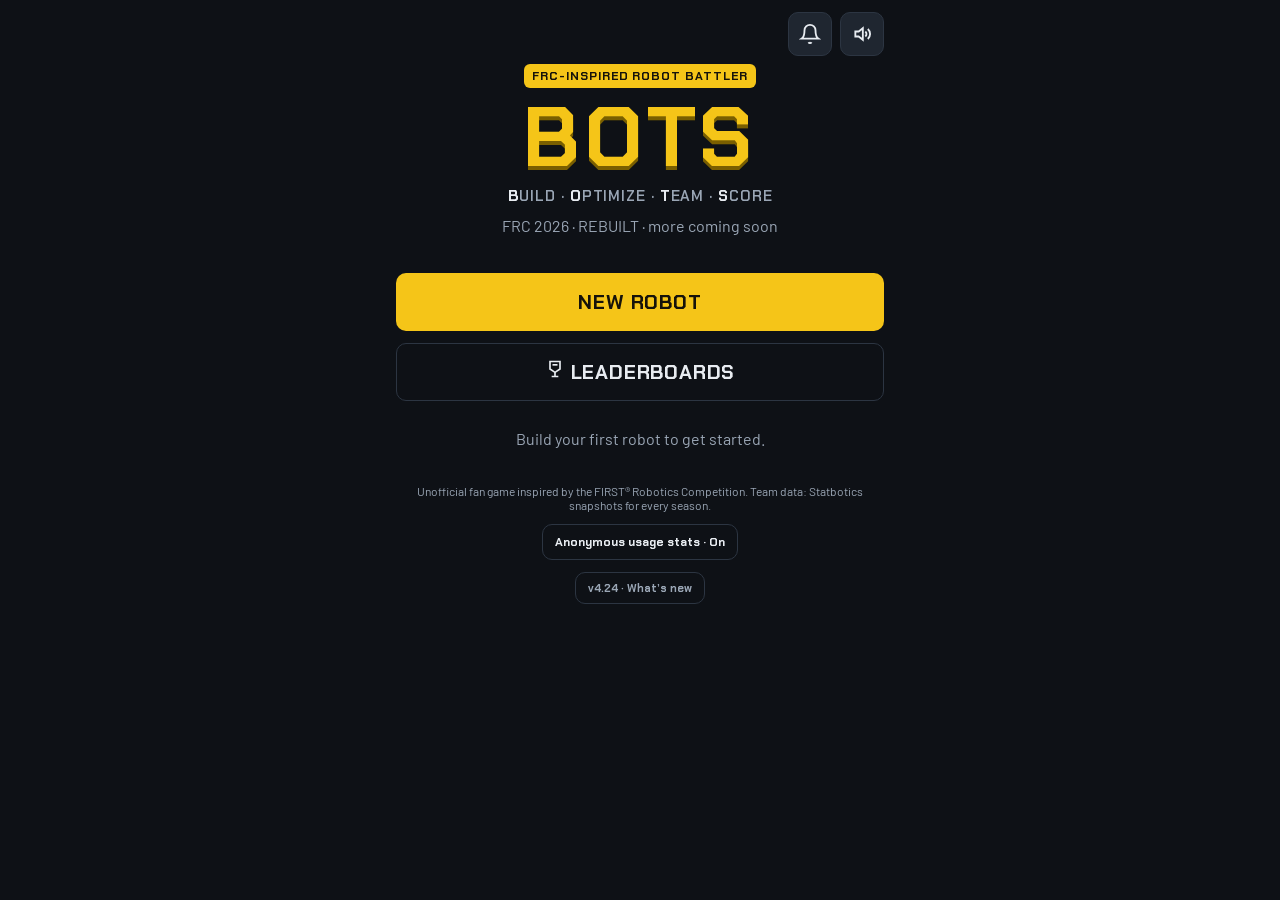
==== index.html @ d866c306 "Release 4.24" ====
<!doctype html>
<html lang="en">
<head>
<meta charset="utf-8">
<meta name="viewport" content="width=device-width,initial-scale=1,maximum-scale=1,user-scalable=no,viewport-fit=cover">
<meta name="theme-color" content="#0E1116">
<title>BOTS: Build Optimize Team Score</title>
<link rel="manifest" href="manifest.webmanifest">
<link rel="icon" type="image/png" sizes="192x192" href="icons/icon-192.png">
<link rel="apple-touch-icon" href="icons/apple-touch-icon.png">
<meta name="mobile-web-app-capable" content="yes">
<meta name="apple-mobile-web-app-capable" content="yes">
<meta name="apple-mobile-web-app-status-bar-style" content="black-translucent">
<meta name="apple-mobile-web-app-title" content="BOTS">
<meta name="description" content="FRC-inspired robot battler: build a robot, join an alliance, win the season.">

<style>
@font-face{font-family:'Chakra Petch';font-weight:600;font-display:swap;src:url([data-uri]) format('woff2')}
@font-face{font-family:'Chakra Petch';font-weight:700;font-display:swap;src:url([data-uri]) format('woff2')}
@font-face{font-family:'Barlow';font-weight:400;font-display:swap;src:url([data-uri]) format('woff2')}
@font-face{font-family:'Barlow';font-weight:600;font-display:swap;src:url([data-uri]) format('woff2')}
@font-face{font-family:'Barlow';font-weight:700;font-display:swap;src:url([data-uri]) format('woff2')}

:root{
  --bg:#0E1116; --panel:#171C23; --panel2:#1F2630; --line:#2C3542; --text:#E8ECF1; --muted:#9AA6B5;
  --fuel:#F5C518; --red:#E5484D; --blue:#3E8BFF; --ok:#3DD68C; --warn:#FF9F43;
  --disp:'Chakra Petch',system-ui,sans-serif; --body:'Barlow',system-ui,sans-serif;
}
[hidden]{display:none!important}
*{box-sizing:border-box;-webkit-tap-highlight-color:transparent}
html,body{margin:0;height:100%;background:var(--bg);color:var(--text);font-family:var(--body);font-size:16px;overscroll-behavior:none}
body{user-select:none;-webkit-user-select:none}
#app{max-width:520px;margin:0 auto;min-height:100%;display:flex;flex-direction:column;padding:env(safe-area-inset-top) 0 env(safe-area-inset-bottom)}
button{font-family:var(--disp);font-weight:700;letter-spacing:.04em;border:0;cursor:pointer;color:var(--text);min-height:44px;border-radius:10px;background:var(--panel2);font-size:15px;text-transform:uppercase;padding:0 12px}
button:active{transform:translateY(1px);filter:brightness(1.15)}
button:disabled{opacity:.4;cursor:default}
.btn-primary{background:var(--fuel);color:#16130A}
.btn-big{font-size:20px;min-height:58px;width:100%}
.btn-ghost{background:transparent;border:1px solid var(--line)}
h1,h2,h3{font-family:var(--disp);margin:0;letter-spacing:.02em}
.disp{font-family:var(--disp)}
.muted{color:var(--muted)}
.pad{padding:16px}
.row{display:flex;align-items:center;gap:10px}
.col{display:flex;flex-direction:column;gap:12px}
.grow{flex:1}
.tag{font-family:var(--disp);font-size:12px;font-weight:700;letter-spacing:.08em;text-transform:uppercase;padding:4px 8px;border-radius:6px;background:var(--panel2);color:var(--muted)}
.tag.fuel{background:var(--fuel);color:#16130A}
.card{background:var(--panel);border:1px solid var(--line);border-radius:14px;padding:14px}
label{font-size:13px;color:var(--muted);font-weight:600;letter-spacing:.04em;text-transform:uppercase}
input[type=text],input[type=number]{width:100%;font-family:var(--disp);font-size:22px;font-weight:700;color:var(--text);background:var(--bg);border:1px solid var(--line);border-radius:10px;padding:12px 14px;margin-top:6px;outline:none}
input:focus{border-color:var(--fuel)}
.swatches{display:flex;gap:10px;margin-top:8px;flex-wrap:wrap}
.sw{width:44px;height:44px;border-radius:10px;border:3px solid transparent;min-height:0;padding:0}
.sw.on{border-color:var(--text)}
.swc{position:relative;display:flex;align-items:center;justify-content:center;background:conic-gradient(#ff4d4d,#ffd84a,#3dd68c,#2dd4d4,#3e8bff,#b07cff,#ff5fa2,#ff4d4d)}
.swc span{font:700 24px/1 var(--disp);color:#fff;text-shadow:0 1px 3px rgba(0,0,0,.7);pointer-events:none}
.swc.mine::after{content:'';position:absolute;right:-1px;bottom:-1px;width:16px;height:16px;border-radius:50%;border:2px solid var(--bg);background:conic-gradient(#ff4d4d,#ffd84a,#3dd68c,#2dd4d4,#3e8bff,#b07cff,#ff5fa2,#ff4d4d)}
.cw-wrap{position:relative;margin:14px auto 10px;touch-action:none}
.cw{display:block;border-radius:50%;cursor:crosshair;touch-action:none}.cw:focus{outline:3px solid var(--fuel);outline-offset:3px}
.cw-knob{position:absolute;width:26px;height:26px;margin:-13px 0 0 -13px;border-radius:50%;border:3px solid #fff;box-shadow:0 0 0 1px rgba(0,0,0,.5),0 2px 6px rgba(0,0,0,.5);pointer-events:none}
.cw-l{display:block;margin-top:6px}.cw-v{width:100%;accent-color:var(--fuel)}
.cw-prev{width:44px;height:44px;border-radius:10px;border:2px solid var(--line);flex:none}
/* top bar */
.topbar{display:flex;align-items:center;gap:10px;padding:12px 16px;border-bottom:1px solid var(--line);background:var(--panel)}
.teamno{font-family:var(--disp);font-weight:700;font-size:22px}
.coins{font-family:var(--disp);font-weight:700;color:var(--fuel);display:flex;align-items:center;gap:6px}
.coin{width:14px;height:14px;border-radius:50%;background:var(--fuel);box-shadow:inset -2px -2px 0 rgba(0,0,0,.25)}
/* garage */
.preview{position:relative;height:210px;background:radial-gradient(circle at 50% 55%,#1c2430 0,#0E1116 70%);border-bottom:1px solid var(--line)}
.preview canvas{width:100%;height:100%;display:block}
.preview .ov{position:absolute;left:16px;top:12px;right:16px;display:flex;justify-content:space-between;align-items:flex-start}
.stats{display:grid;grid-template-columns:auto 1fr auto;gap:6px 10px;align-items:center;font-size:13px}
.bar{height:8px;background:var(--bg);border-radius:4px;overflow:hidden}
.bar i{display:block;height:100%;background:var(--blue);border-radius:4px}
.slot{display:flex;align-items:center;gap:12px;width:100%;text-align:left;text-transform:none;letter-spacing:0;font-family:var(--body);font-weight:600;padding:10px 12px;background:var(--panel);border:1px solid var(--line);min-height:62px}
.slot .ic{width:40px;height:40px;border-radius:8px;background:var(--bg);display:grid;place-items:center;flex:none}
.slot.locked{opacity:.6}
.slot .k{font-size:11px;color:var(--muted);text-transform:uppercase;letter-spacing:.08em;font-family:var(--disp)}
.slot .n{font-size:16px}
.lv{display:inline-flex;gap:3px;margin-left:6px;vertical-align:middle}
.lv i{width:6px;height:10px;border-radius:2px;background:var(--line)}
.lv i.on{background:var(--fuel)}
.weight{font-family:var(--disp);font-weight:700}
.weight.over{color:var(--red)}
/* sheet */
.sheet-bg{position:fixed;inset:0;background:rgba(0,0,0,.6);display:flex;align-items:flex-end;justify-content:center;z-index:10}
.sheet{background:var(--panel);width:100%;max-width:520px;max-height:86vh;overflow:auto;border-radius:18px 18px 0 0;padding:18px 16px calc(18px + env(safe-area-inset-bottom));border-top:1px solid var(--line)}
.part{border:1px solid var(--line);border-radius:12px;padding:12px;margin-top:10px;background:var(--bg)}
.part.eq{border-color:var(--fuel)}
.part .desc{font-size:14px;color:var(--muted);margin:4px 0 8px}
.part .specs{display:flex;flex-wrap:wrap;gap:6px;margin-bottom:10px}
.part .specs span{font-size:12px;background:var(--panel2);padding:3px 7px;border-radius:5px;color:var(--text)}
/* prematch */
.vs{display:grid;grid-template-columns:1fr 1fr;gap:10px}
.rc{border-radius:10px;padding:10px;background:var(--panel);border-left:0;border:1px solid var(--line);position:relative;overflow:hidden}
.rc .stripe{position:absolute;left:0;top:0;bottom:0;width:5px}
.rc .num{font-family:var(--disp);font-weight:700;font-size:20px}
.rc .nm{font-size:13px;color:var(--muted);white-space:nowrap;overflow:hidden;text-overflow:ellipsis}
.rc .pw{font-size:12px;font-family:var(--disp);margin-top:4px}
.rc.you{border-color:var(--fuel)}
/* match */
.mhud{display:grid;grid-template-columns:1fr auto 1fr;align-items:stretch;gap:6px;padding:8px 10px 6px}
.sb{border-radius:10px;padding:6px 10px;display:flex;flex-direction:column}
.sb .s{font-family:var(--disp);font-weight:700;font-size:30px;line-height:1}
.sb .l{font-size:11px;font-family:var(--disp);letter-spacing:.08em;opacity:.85;text-transform:uppercase}
.sb.right{text-align:right;align-items:flex-end}
.clock{text-align:center;display:flex;flex-direction:column;justify-content:center;min-width:86px}
.clock .t{font-family:var(--disp);font-weight:700;font-size:26px;line-height:1}
.clock .p{font-family:var(--disp);font-size:11px;letter-spacing:.08em;color:var(--muted)}
.hubline{display:flex;gap:6px;padding:0 10px 6px}
.hubpill{flex:1;border-radius:8px;padding:6px 8px;font-family:var(--disp);font-size:12px;font-weight:700;letter-spacing:.05em;display:flex;justify-content:space-between;background:var(--panel2);color:var(--muted)}
.hubpill.on{color:#0E1116}
.fieldwrap{flex:1;display:flex;justify-content:center;align-items:center;min-height:0;padding:0 6px}
.fieldwrap canvas{display:block;border-radius:8px}
.boosts{display:grid;grid-template-columns:repeat(4,minmax(0,1fr));gap:6px;padding:8px 10px 10px}
.boosts button{font-size:12px;min-height:52px;padding:4px;line-height:1.1;position:relative;overflow:hidden}
.boosts button small{display:block;font-family:var(--body);font-weight:600;font-size:11px;letter-spacing:0;text-transform:none;opacity:.8}
.boosts button .cd{position:absolute;left:0;bottom:0;height:4px;background:currentColor;opacity:.8}
.boosts button:disabled{opacity:.55}
.boosts button.live{box-shadow:inset 0 0 0 2px currentColor}
.boosts button.live:disabled{opacity:1}
.boosts button.ready{animation:bready .9s ease-in-out infinite}
@keyframes bready{0%,100%{box-shadow:inset 0 0 0 2px #FFD84A,0 0 0 0 rgba(255,216,74,.0)}50%{background:#FFD84A;color:#16130A;box-shadow:inset 0 0 0 2px #FFD84A,0 0 14px 2px rgba(255,216,74,.65)}}
@media (prefers-reduced-motion:reduce){.boosts button.ready{animation:none;background:#FFD84A;color:#16130A}}
.boosts .bn{display:block}
.rpctl{display:flex;align-items:center;gap:8px;padding:8px 12px}.rpctl input[type=range]{flex:1;accent-color:var(--fuel);min-width:0}.rpctl .ib{width:44px;height:44px;padding:0;display:grid;place-items:center}
.boosts.b5{grid-template-columns:repeat(5,minmax(0,1fr));gap:5px;padding:8px 8px 10px}.boosts.b5 button{font-size:11px;padding:3px}.boosts.b5 button small{font-size:10px}
.boost-fd{background:#10291c;color:#5BE3A0}
.hubpill{white-space:nowrap;gap:6px;min-width:0;overflow:hidden;letter-spacing:.02em}
.hubpill span:last-child{overflow:hidden;text-overflow:ellipsis}
.hubline .spd{min-height:0;min-width:48px;padding:0 8px;font-size:12px;border-radius:8px}
.boost-od{background:#2a2210;color:var(--fuel)}
.boost-df{background:#2b1518;color:#FF8A8E}
.boost-hp{background:#12223a;color:#8DB9FF}
.spd{min-width:58px}
/* results */
.banner{text-align:center;padding:22px 16px 14px}
.banner h1{font-size:40px}
.final{display:flex;justify-content:center;align-items:center;gap:18px;font-family:var(--disp);font-weight:700;font-size:44px}
table.bd{width:100%;border-collapse:collapse;font-size:14px}
table.bd td{padding:7px 4px;border-bottom:1px solid var(--line)}
table.bd td:nth-child(2),table.bd td:nth-child(3){text-align:right;font-family:var(--disp);font-weight:600;width:70px}
.rp{display:flex;gap:8px;flex-wrap:wrap}
.rp span{font-family:var(--disp);font-size:12px;font-weight:700;padding:6px 9px;border-radius:7px;background:var(--panel2);color:var(--muted)}
.rp span.got{background:var(--ok);color:#06210F}
.reward{display:flex;justify-content:space-around;text-align:center}
.reward b{font-family:var(--disp);font-size:26px;display:block}
.reward span{font-size:13px}
.reward>div{flex:1;min-width:0}
.seasons{display:grid;grid-template-columns:repeat(3,1fr);gap:8px}
.season{min-width:0;border:1px solid var(--line);border-radius:12px;padding:10px;background:var(--panel)}
.season.on{border-color:var(--fuel)}
.season .y{font-family:var(--disp);font-weight:700;font-size:16px}
.season{padding:8px 6px;text-align:left;display:flex;flex-direction:column;justify-content:flex-start;gap:2px}.season .disp{font-size:13px;overflow-wrap:anywhere}.season .muted{font-size:10.5px!important;line-height:1.25}
.title-hero{padding:34px 16px 10px;text-align:center}
.title-hero h1{font-size:44px;line-height:.95}
.title-hero h1 span{color:var(--fuel)}
.title-hero h1.logo{font-size:84px;line-height:.9;letter-spacing:.06em;color:var(--fuel);text-shadow:0 4px 0 #7a5f00}
.acr{font-family:var(--disp);font-weight:600;font-size:15px;letter-spacing:.06em;color:var(--muted);margin-top:10px;text-transform:uppercase}
.acr b{color:var(--text)}
.toast{position:fixed;left:50%;top:18px;transform:translateX(-50%);background:var(--panel2);border:1px solid var(--line);padding:10px 16px;border-radius:10px;font-weight:600;z-index:20;max-width:90vw}
.tag.ok{background:var(--ok);color:#06210F}
.tag.bad{background:#3a1416;color:#FF8A8E}
.found:empty{display:none}
.foundcard{display:flex;flex-direction:column;gap:6px;background:var(--bg);border:1px solid var(--ok);border-radius:10px;padding:10px 12px}
.foundcard .tag{align-self:flex-start}
h3.sect{font-size:13px;letter-spacing:.1em;text-transform:uppercase;color:var(--muted);margin:6px 0 -4px}
.seg{display:grid;grid-template-columns:repeat(3,minmax(0,1fr));gap:6px}
.seg button{background:var(--bg);border:1px solid var(--line)}
.seg button.on{background:var(--fuel);color:#16130A;border-color:var(--fuel)}
.step{display:flex;align-items:center;gap:8px;background:var(--bg);border:1px solid var(--line);border-radius:10px;padding:6px 6px 6px 10px}
.step .sn{width:22px;height:22px;border-radius:6px;background:var(--panel2);display:grid;place-items:center;font-size:12px;font-weight:700;flex:none}
.ib{width:44px;min-width:44px;padding:0;background:var(--panel2);display:grid;place-items:center}
.addgrid{display:grid;grid-template-columns:repeat(3,minmax(0,1fr));gap:6px}
.addgrid button{font-size:13px}
.chips{display:flex;gap:8px;overflow-x:auto;padding-bottom:4px}
.chip{flex:none;display:flex;flex-direction:column;align-items:flex-start;gap:2px;padding:8px 12px;text-transform:none;letter-spacing:0;background:var(--panel);border:1px solid var(--line);text-align:left}
.chip b{font-family:var(--disp);font-size:14px}
.chip small{font-family:var(--body);font-weight:600;font-size:12px;color:var(--muted)}
.chip.on{border-color:var(--fuel);box-shadow:inset 0 0 0 1px var(--fuel)}
.preview canvas{cursor:grab}
.pvfoot{position:absolute;left:16px;right:16px;bottom:10px;display:flex;justify-content:space-between;align-items:center;gap:8px;pointer-events:none}
.autorow{display:flex;gap:6px;align-items:stretch}
.autorow .slot{flex:1;min-width:0}
.autorow .del{min-height:auto;background:var(--panel);border:1px solid var(--line);color:var(--muted)}
.autorow .del:hover{color:#FF8A8E}
.robotcard{display:flex;gap:12px;align-items:center;background:var(--panel);border:1px solid var(--line);border-radius:14px;padding:12px}
.robotcard .rcswatch{width:10px;align-self:stretch;border-radius:5px;flex:none}
.robotcard .nm{font-weight:600;white-space:nowrap;overflow:hidden;text-overflow:ellipsis;min-width:0}
.robotcard [data-resume]{min-width:96px}
.robotcard .ib{align-self:flex-end}
.teamcard{background:var(--panel);border:1px solid var(--line);border-radius:14px;padding:12px;display:flex;flex-direction:column;gap:10px}
.teamcard .rcswatch{width:8px;height:40px;border-radius:4px;flex:none}
.teamcard .nm{font-weight:600;white-space:nowrap;overflow:hidden;text-overflow:ellipsis;min-width:0}
.chips2{display:grid;grid-template-columns:repeat(auto-fill,minmax(104px,1fr));gap:8px}
.seasonchip{display:flex;flex-direction:column;align-items:flex-start;gap:1px;text-align:left;padding:8px 10px;min-height:0;border:1px solid var(--line);border-radius:10px;background:var(--bg);text-transform:none;letter-spacing:0}
.seasonchip .sy{font-family:var(--disp);font-weight:700;font-size:16px;color:var(--text)}
.seasonchip .sn{font-family:var(--disp);font-weight:700;font-size:11px;color:var(--fuel);text-transform:uppercase;letter-spacing:.04em;white-space:nowrap;overflow:hidden;text-overflow:ellipsis;max-width:100%}
.seasonchip .ss{font-family:var(--body);font-weight:500;font-size:11px;color:var(--muted);white-space:nowrap;overflow:hidden;text-overflow:ellipsis;max-width:100%}
.seasonchip.cur{border-color:var(--fuel)}
.seasonchip.add{border-style:dashed;justify-content:center}
.seasonchip.add .sn{color:var(--muted)}
.topbar .ib{flex:none}
.hubline .snd{min-height:0;width:40px;min-width:40px;padding:0;border-radius:8px}
.brandbar{display:flex;flex-direction:column;align-items:center;gap:4px;padding:18px 16px 14px;background:var(--panel);border-bottom:1px solid var(--line)}
.blogo{font-family:var(--disp);font-weight:700;font-size:44px;line-height:1;letter-spacing:.06em;color:var(--fuel);text-shadow:0 3px 0 #7a5f00}
.bacr{font-family:var(--disp);font-weight:600;font-size:12px;letter-spacing:.08em;color:var(--muted);text-transform:uppercase}
.bacr b{color:var(--text)}
.contrib{padding:12px 12px 6px}
table.ct{width:100%;border-collapse:collapse;font-size:14px}
table.ct th{font-family:var(--disp);font-size:11px;letter-spacing:.08em;color:var(--muted);text-align:right;font-weight:600;padding:4px}
table.ct th:first-child,table.ct td:first-child{text-align:left}
table.ct td{padding:7px 4px;border-top:1px solid var(--line);text-align:right;font-family:var(--disp);font-weight:600;vertical-align:top}
table.ct td .tn{font-family:var(--body);font-weight:400;font-size:11.5px;color:var(--muted);white-space:normal;overflow-wrap:anywhere;line-height:1.25;max-width:150px}
table.ct td:not(:first-child) .tn{max-width:96px;margin-left:auto}
table.ct td:last-child{width:34px}
table.ct tr.you td{background:rgba(245,197,24,.08)}
table.ct tr.sub td{font-family:var(--body);font-weight:400;color:var(--muted);font-size:13px}
.share{background:#1F2630;border:1px solid var(--fuel);color:var(--fuel)}
.pm{display:flex;align-items:center;gap:12px;width:100%;text-align:left;text-transform:none;letter-spacing:0;font-family:var(--body);font-weight:600;padding:10px 12px;background:var(--panel);border:1px solid var(--line);min-height:64px}
.pmres{width:34px;height:34px;border-radius:8px;display:grid;place-items:center;font-family:var(--disp);font-weight:700;font-size:16px;flex:none}
.pmres.win{background:var(--ok);color:#06210F}.pmres.loss{background:var(--red);color:#fff}.pmres.tie{background:var(--fuel);color:#16130A}
.pmmid{min-width:0;display:flex;flex-direction:column;gap:3px}
.pmteams{display:flex;flex-direction:column;gap:3px;font-family:var(--disp);font-size:14px}
.pmteams .al{display:inline-flex;gap:5px;border-left:3px solid var(--c);padding-left:5px}
.pmteams .al .me{color:var(--fuel)}
.pmteams .vs{color:var(--muted);font-size:11px}
.pmmeta{font-size:12px;color:var(--muted);font-weight:400;white-space:nowrap;overflow:hidden;text-overflow:ellipsis}
.pmscore{font-family:var(--disp);font-size:18px;display:flex;gap:4px;flex:none}
.pmscore span{color:var(--muted)}
.pmright{display:flex;flex-direction:column;align-items:flex-end;gap:2px;flex:none}
.pmdate{font-size:12px;color:var(--muted);font-weight:400}
.prow input{margin-top:4px;font-size:18px;padding:9px 12px}.pfound{font-size:12px;margin-top:4px}.pfound.ok{color:var(--ok)}.pfound.bad{color:var(--red)}
.bluebanner{display:flex;flex-direction:column;align-items:center;gap:8px;padding:6px 0 2px}
.bbflag{width:190px;background:linear-gradient(180deg,#1E63C8,#0A4AA6);color:#fff;text-align:center;padding:16px 12px 34px;clip-path:polygon(0 0,100% 0,100% 100%,50% 86%,0 100%);box-shadow:inset 0 0 0 3px rgba(255,255,255,.25);animation:bbdrop .7s cubic-bezier(.2,1.4,.4,1)}
.bbtop{font-family:var(--disp);font-weight:700;font-size:12px;letter-spacing:.14em;opacity:.85}
.bbtitle{font-family:var(--disp);font-weight:700;font-size:20px;line-height:1.1;margin-top:8px;text-transform:uppercase}
.bbsub{font-family:var(--disp);font-weight:700;font-size:13px;letter-spacing:.1em;margin-top:8px;color:#F5C518}
.bbcap{font-family:var(--disp);font-weight:700;letter-spacing:.12em;color:#5B9BFF;font-size:13px}
@keyframes bbdrop{from{transform:translateY(-30px);opacity:0}to{transform:none;opacity:1}}
.bbstrip{display:flex;align-items:center;gap:4px;margin-top:8px;flex-wrap:wrap}
.bbmini,.bbdot{display:inline-block;width:12px;height:16px;background:#1E63C8;clip-path:polygon(0 0,100% 0,100% 100%,50% 80%,0 100%)}
.bbdot{width:8px;height:11px;vertical-align:-1px;margin-right:2px}
.glist{margin:8px 0 0;padding-left:20px;display:flex;flex-direction:column;gap:6px;font-size:14px;line-height:1.35}.glist li::marker{color:var(--fuel);font-weight:700}
.seg4{display:grid;grid-template-columns:repeat(4,minmax(0,1fr));gap:4px}
.seg4 button{min-height:40px;font-size:11px;padding:0 2px;background:var(--bg);border:1px solid var(--line);letter-spacing:.02em}
.seg4 button.on{background:var(--fuel);color:#16130A;border-color:var(--fuel)}
.lbseasons{display:flex;gap:6px;overflow-x:auto;padding-bottom:2px}.lbseasons button{flex:none;min-height:36px;padding:0 12px;font-size:13px;background:var(--bg);border:1px solid var(--line)}
.lbseasons button.on{background:var(--fuel);color:#16130A;border-color:var(--fuel)}
.lbcard{padding:0;overflow:hidden}
.lbt{width:100%;border-collapse:collapse}.lbt td{padding:9px 10px;border-top:1px solid var(--line);vertical-align:middle}
.lbt .rk{width:34px;font-family:var(--disp);font-weight:700;color:var(--muted);text-align:center}.lbt tr:nth-child(-n+3) .rk{color:var(--fuel)}
.lbt .who{min-width:0;max-width:0;width:100%}.lbt .who b,.lbt .who .tn{display:block;white-space:nowrap;overflow:hidden;text-overflow:ellipsis}
.lbt .tn{font-size:11px;color:var(--muted)}.lbt .rec{font-size:12px;color:var(--muted);white-space:nowrap;text-align:right}
.lbt .bn{text-align:right;white-space:nowrap}.lbt .bn b{font-family:var(--disp);font-size:18px}
.lbt tr.me{background:rgba(245,197,24,.12)}.lbt tr.me .who b{color:var(--fuel)}
.seg5{display:grid;grid-template-columns:repeat(5,minmax(0,1fr));gap:4px;margin-top:4px}
.seg5 button{min-height:40px;font-size:11px;padding:0 2px;background:var(--bg);border:1px solid var(--line);letter-spacing:.02em}
.seg5 button.on{background:var(--fuel);color:#16130A;border-color:var(--fuel)}
.planrow{display:flex;flex-direction:column;gap:4px;border-top:1px solid var(--line);padding-top:12px}
.planrow .nmx{font-size:13px;white-space:nowrap;overflow:hidden;text-overflow:ellipsis;min-width:0}
label.sm{font-size:11px;margin-top:4px}
.planrow select,#lbdist{width:100%;min-height:44px;background:var(--bg);color:var(--text);border:1px solid var(--line);border-radius:10px;padding:0 10px;font-family:var(--body);font-size:15px;font-weight:600}
.tag.mid{background:#3a2f12;color:#F5C518}
.piecebar{display:flex;align-items:center;gap:6px;padding:4px 10px 0}
.piecebar .pblabel{font-family:var(--disp);font-size:11px;letter-spacing:.08em;color:var(--muted)}
.piecebar button{min-height:36px;font-size:12px;padding:0 12px;background:var(--panel2)}
.piecebar button[data-want=hatch].on{background:#F2D35B;color:#16130A}
.piecebar button[data-want=cargo].on{background:#FF8A3D;color:#16130A}
.instcard{border:1px solid rgba(245,197,24,.45)}
.inststeps{margin:10px 0 4px;padding-left:22px;font-size:14px;line-height:1.5}.inststeps li{margin:2px 0}
/* TV / keyboard: a clear focus ring, a crosshair for driving with the D-pad */
:focus-visible{outline:3px solid var(--fuel);outline-offset:2px}
html.tv :focus{outline:4px solid var(--fuel);outline-offset:3px}
html.tv body{font-size:17px}
.fieldwrap{position:relative}
.fcur{position:absolute;width:30px;height:30px;margin:-15px 0 0 -15px;border:3px solid var(--fuel);border-radius:50%;pointer-events:none;display:none;box-shadow:0 0 0 2px rgba(0,0,0,.5)}
.fcur::before,.fcur::after{content:'';position:absolute;background:var(--fuel)}.fcur::before{left:50%;top:-9px;bottom:-9px;width:2px;margin-left:-1px}.fcur::after{top:50%;left:-9px;right:-9px;height:2px;margin-top:-1px}
#fc:focus{outline:none}#fc:focus~.fcur{display:block}
/* TV / widescreen match: scoreboard on top, the field turned landscape in the middle, controls along the bottom */
#app.tvmatch{max-width:none;display:grid;grid-template-columns:minmax(0,1fr) minmax(0,1.5fr);grid-template-rows:auto minmax(0,1fr) auto;column-gap:12px;height:100vh;padding:0 12px;overflow:hidden}
#app.tvmatch>.mhud{grid-column:1;grid-row:1;padding:8px 0 6px}
#app.tvmatch>.hubline{grid-column:2;grid-row:1;align-self:center;padding:0}
#app.tvmatch>.hubline .hubpill{flex:1}
#app.tvmatch>.fieldwrap{grid-column:1 / -1;grid-row:2;padding:4px 0}
#app.tvmatch>.piecebar{grid-column:1;grid-row:3;align-self:center;padding:6px 0 10px}
#app.tvmatch>.boosts{grid-column:2;grid-row:3;padding:6px 0 10px;grid-template-columns:repeat(auto-fit,minmax(0,1fr))}
#app.tvmatch>.fieldwrap+.boosts{grid-column:1 / -1}   /* seasons without a SCORE IN bar: boosts use the whole row */
#app.tvmatch>.boosts button{min-height:56px}
/* announcements + locked seasons */
.bell{position:relative}.bell .badge{position:absolute;top:4px;right:4px;min-width:18px;height:18px;border-radius:9px;background:var(--red);color:#fff;font:700 11px/18px var(--body);padding:0 5px}
.wn{margin:6px 0 0;padding-left:18px}.wn li{margin:5px 0;font-size:14px;line-height:1.35}.wns{margin-top:10px}
.ann{background:var(--panel2);border:1px solid var(--line);border-radius:14px;padding:12px}.annic{color:var(--fuel);flex:none;margin-top:2px}
.seasonchip.locked{opacity:.55;cursor:default}.seasonchip.locked .ss svg{width:12px;height:12px;vertical-align:-2px}
.season.soon{opacity:.6;border-style:dashed}
html.tv .toast{top:auto;bottom:96px}
#app.tvreplay{max-width:min(1280px,98vw)}
/* TV menus: use the width */
html.tv #app{max-width:min(1180px,96vw)}
html.tv .sheet{max-width:680px}
html.tv #app:has(>.title-hero){display:grid;grid-template-columns:minmax(300px,36%) minmax(0,1fr);grid-template-rows:auto 1fr;column-gap:28px;height:100vh;overflow:hidden;max-width:min(1280px,98vw)}
html.tv #app:has(>.title-hero)>*{grid-column:2;grid-row:1 / -1;overflow-y:auto;max-height:100vh;padding-top:18px;padding-bottom:24px}
html.tv #app:has(>.title-hero)>.title-hero{grid-column:1;grid-row:2;align-self:center;overflow:visible;padding-top:0}
html.tv #app:has(>.title-hero)>.row:first-child{grid-column:1;grid-row:1;justify-content:flex-start!important;padding:14px 0 0}
html.tv #app:has(>.title-hero)>.title-hero~*{grid-row:1 / -1}
html.tv #app:has(#pv){display:grid;grid-template-columns:minmax(0,44%) minmax(0,1fr);grid-template-rows:auto minmax(0,1fr);column-gap:20px;height:100vh;overflow:hidden;max-width:min(1280px,98vw)}
html.tv #app:has(#pv)>.topbar{grid-column:1 / -1}
html.tv #app:has(#pv)>.preview{grid-column:1;grid-row:2;height:auto!important;min-height:0;border-radius:16px;margin:0 0 14px}
html.tv #app:has(#pv)>.pad{grid-column:2;grid-row:2;overflow-y:auto;padding-top:4px}
.piecebar button[data-goal].on{background:var(--fuel);color:#16130A}
.piecebar button[data-want=""].on{background:var(--text);color:#0E1116}
.piecebar .pbheld{margin-left:auto;font-family:var(--disp);font-size:11px;color:var(--muted);letter-spacing:.06em}
.league{display:flex;align-items:center;gap:10px}
.league .lb{flex:1}
</style>
</head>
<body>
<div id="app"></div>
<script>
/* FRC teams that competed in 2026, snapshot from Statbotics (statbotics.io) taken 2026-10-01.
   num|name|district|state-or-country|EPA total|EPA auto fuel|EPA total fuel|EPA tower */
const FRC_TEAMS_RAW_2026=`1|The Juggernauts|fim|MI|20|8|19|1.8
4|Team 4 ELEMENT|ca|CA|104|11|104|0.0
8|Paly Robotics|ca|CA|168|35|168|0.8
11|MORT|fma|NJ|142|22|142|0.0
16|Bomb Squad||AR|106|9|107|0.0
20|The Rocketeers||NY|45|10|44|2.3
21|ComBBAT||FL|39|7|33|5.8
22|Double Deuce|ca|CA|19|5|19|0.3
25|Raider Robotix|fma|NJ|66|13|66|0.0
27|Team RUSH|fim|MI|295|74|295|0.3
28|Pierson Whalers||NY|26|8|26|0.0
31|Jenks Prime Movers||OK|21|7|21|0.0
33|Killer Bees|fim|MI|186|28|184|1.4
34|Rockets||AL|36|5|35|1.2
41|RoboWarriors|fma|NJ|47|7|47|0.0
45|TechnoKats Robotics Team|fin|IN|110|13|110|0.0
48|Team E.L.I.T.E.||OH|128|24|129|0.0
51|Wings of Fire|fim|MI|138|30|138|0.1
56|R.O.B.B.E.|fma|NJ|58|10|56|2.4
58|The Riot Crew|ne|ME|83|13|83|0.2
59|RamTech||FL|134|34|133|0.3
60|Kingman FIRST Robotics Team 60 (The Bionic Bulldogs)||AZ|25|7|25|0.0
61|BVT Robotics|ne|MA|52|15|47|4.2
63|McDowell Robotics Team 63||PA|40|3|31|8.5
66|Grizzly Robotics|fim|MI|41|13|41|0.5
67|The HOT Team|fim|MI|203|44|200|2.7
68|Truck Town Thunder|fim|MI|161|31|161|0.6
69|HYPER|ne|MA|57|5|57|0.0
70|More Martians|fim|MI|125|25|124|1.3
71|Team Hammond|fin|IN|24|7|23|1.0
74|Team CHAOS|fim|MI|88|14|88|0.2
75|RoboRaiders|fma|NJ|71|14|72|0.0
78|AIR STRIKE|ne|RI|134|31|135|0.2
79|Team 79 Krunch||FL|57|13|57|0.3
85|B.O.B. (Built on Brains)|fim|MI|95|20|95|0.5
86|Team Resistance||FL|87|14|76|11.0
87|Diablo|fma|NJ|40|7|40|0.2
88|TJ²|ne|MA|157|36|157|0.2
93|NEW Apple Corps|win|WI|77|12|77|0.6
94|The  TechnoJays|fim|MI|11|3|12|0.0
95|Grasshoppers|ne|VT|109|21|107|2.5
97|Bionic Beef|ne|MA|28|7|28|0.3
100|The Wildhats|ca|CA|49|11|49|0.7
102|The Gearheads|fma|NJ|58|13|58|0.0
103|Cybersonics|fma|PA|177|17|176|0.5
107|Team R.O.B.O.T.I.C.S.|fim|MI|32|7|32|0.0
108|SigmaC@T Robotics Team||FL|154|32|152|1.2
111|WildStang||IL|172|28|172|0.0
112|Plus One||IL|61|10|61|0.0
114|Eaglestrike|ca|CA|94|23|95|0.0
115|MVRT|ca|CA|84|11|84|0.4
116|Epsilon Delta|fch|VA|39|9|35|4.1
117|Steel Dragons||PA|195|29|196|0.0
118|Robonauts|fit|TX|182|26|174|8.6
120|Youth Tech Academy Red Dragons||OH|63|9|63|0.1
122|NASA Knights|fch|VA|119|22|119|0.1
123|Team - Cosmos|fim|MI|94|15|77|17.4
125|NUTRONs|ne|MA|283|54|284|0.0
126|Gael Force|ne|MA|58|10|58|0.1
127|Bluetonium|fit|TX|91|17|92|0.3
131|CHAOS|ne|NH|141|24|141|0.4
133|B.E.R.T.|ne|ME|185|40|184|1.1
135|Penn Robotics Black Knights|fin|IN|37|11|38|0.1
138|Entropy|ne|NH|45|7|45|0.0
141|WOBOT|fim|MI|63|10|63|0.1
144|Operation Orange||OH|39|11|38|1.0
148|Robowranglers|fit|TX|183|31|184|0.0
151|Tough Techs|ne|NH|65|17|65|0.5
155|The TechnoNuts|ne|CT|50|15|50|0.4
157|AZTECHS|ne|MA|36|9|36|0.5
159|Alpine Robotics||CO|18|10|20|0.0
166|Chop Shop|ne|NH|147|36|147|0.0
167|Children of the Corn||IA|136|26|137|0.0
171|Cheese Curd Herd|win|WI|89|15|88|1.0
172|Northern Force|ne|ME|81|16|80|0.6
173|RAGE Robotics ⚙️|ne|CT|76|15|76|0.2
175|Buzz Robotics|ne|CT|73|12|66|7.0
176|Aces High|ne|CT|199|51|198|0.9
177|Bobcat Robotics|ne|CT|89|12|91|0.0
178|The 2nd Law Enforcers|ne|CT|80|16|81|0.0
179|Children of the Swamp||FL|146|29|147|0.0
180|S.P.A.M.||FL|196|53|196|0.3
181|Birds Of Prey|ne|CT|49|6|47|2.0
188|Blizzard|ont|ON|124|18|125|0.5
190|Gompei and the HERD|ne|MA|176|32|175|0.9
191|X-CATS||NY|38|8|37|0.8
192|GRT|ca|CA|58|8|58|0.0
193|MORT Beta|fma|NJ|118|14|117|0.1
195|CyberKnights|ne|CT|206|43|207|0.0
199|Deep Blue|ca|CA|50|8|49|0.9
201|The FEDS|fim|MI|164|31|164|0.0
203|SOUPERBOTS|fma|NJ|15|7|16|0.1
204|Eastern Robotic Vikings|fma|NJ|31|10|31|0.3
217|ThunderChickens|fim|MI|56|13|55|1.5
219|Team Impact|fma|NJ|51|7|51|0.0
222|Tigertrons|fma|PA|57|14|56|1.4
223|Xtreme Heat|fma|NJ|66|7|66|0.0
226|Hammerheads|fim|MI|103|20|103|0.1
228|GUS|ne|CT|86|17|87|0.0
229|Division By Zero||NY|6|5|6|0.0
230|Gaelhawks|ne|CT|101|13|98|2.6
231|High Voltage|fit|TX|74|13|72|1.5
233|The Pink Team||FL|100|16|100|0.7
234|Cyber Blue|fin|IN|122|18|122|0.0
236|Techno-Ticks|ne|CT|152|27|147|5.6
237|Black Magic Robotics|ne|CT|76|15|76|0.2
238|Crusaders|ne|NH|190|28|190|0.3
240|TEMPEST|fim|MI|10|3|8|1.2
244|RoboDawgs 3D|fim|MI|80|10|80|0.1
245|Adambots|fim|MI|85|15|82|3.0
246|Lobstah Bots|ne|MA|42|11|41|0.6
247|Da Bears|fim|MI|106|12|105|0.7
250|The Dynamos||NY|8|3|8|0.1
253|Boba Bots|ca|CA|51|18|50|0.9
254|The Cheesy Poofs|ca|CA|328|78|328|0.3
263|Aftershock||NY|97|14|98|0.1
271|Mechanical Marauders||NY|55|5|54|1.0
272|Cyber Crusaders|fma|PA|146|29|146|0.8
281|The GreenVillains|fsc|SC|70|14|70|0.0
287|Floyd Robotics||NY|152|24|152|0.2
288|The RoboDawgs|fim|MI|79|14|79|0.1
291|CIA - Creativity In Action||PA|58|12|57|1.5
292|PantherTech|fin|IN|49|10|47|1.5
293|SPIKE|fma|NJ|84|20|84|0.0
294|Beach Cities Robotics|ca|CA|155|31|154|1.0
296|Northern Knights||QC|8|2|8|0.3
302|The Dragons|fim|MI|82|14|82|0.4
303|The T.E.S.T. Team|fma|NJ|67|17|67|0.2
308|Monsters|fim|MI|40|9|40|0.0
314|The Megatron Oracles|fim|MI|28|11|28|0.0
316|LUNATECS|fma|NJ|214|57|215|0.0
319|Big Bad Bob|ne|NH|122|16|123|0.0
321|RoboLancers|fma|PA|47|15|46|0.7
324|Chips|fit|TX|115|15|117|0.0
325|Respawn Robotics||OH|46|12|46|0.2
328|Penn Robotics Golden Rooks|fin|IN|23|8|21|1.8
329|Mohawks||NY|29|3|29|0.1
333|MEGALODONS||NY|76|15|73|3.6
334|TechKnights||NY|75|19|76|0.0
335|Skillz Tech Gear Botz||NY|-14|7|-14|0.0
339|Kilroy Robotics|fch|VA|47|15|48|0.0
340|G.R.R. (Greater Rochester Robotics)||NY|173|39|172|0.2
341|Miss Daisy|fma|PA|196|36|196|0.6
342|Burning Magnetos|fsc|SC|78|9|78|0.0
343|Metal-In-Motion|fsc|SC|72|13|72|0.7
346|RoboHawks|fch|VA|176|29|177|0.0
348|Norwell Robotics|ne|MA|79|12|77|2.8
353|POBots||NY|79|22|79|0.0
354|G-House Pirates||NY|58|0|58|0.0
358|Robotic Eagles||NY|67|16|67|0.2
359|Hawaiian Kids||HI|235|34|229|5.7
360|The Revolution|pnw|WA|186|27|185|0.9
364|Team Fusion 364||MS|110|34|110|0.0
365|Miracle Workerz|fma|DE|71|12|70|1.1
369|High Voltage Robotics||NY|75|13|75|0.0
378|The Circuit Stompers||NY|20|6|20|0.3
379|The RoboCats||OH|79|9|78|1.3
386|Team Voltage||FL|112|18|112|0.6
395|2 Train Robotics||NY|11|5|10|1.1
399|Eagle Robotics|ca|CA|51|10|50|1.1
401|Copperhead Robotics|fch|VA|140|30|139|0.5
404|⚒️   404 ART Not Found  ⚒️|fch|VA|63|12|63|0.8
418|Purple Haze|fit|TX|110|24|110|0.3
422|The Mech Tech Dragons|fch|VA|138|28|138|0.4
423|Simple Machines|fma|PA|46|4|46|0.1
424|Rust Belt Robotics||NY|124|26|123|0.1
427|LANCE-A-LOT|fma|PA|39|12|39|0.1
428|BoroBlasters|fma|NJ|39|13|40|0.0
429|Two Many Bobcats|ne|CT|53|8|37|15.9
430|MORT GAMMA|fma|NJ|16|6|16|0.3
431|PinkZilla||FL|42|6|34|7.4
432|The Final Countdown||OH|27|8|27|0.8
433|Firebirds|fma|PA|62|10|63|0.0
435|Robodogs|fnc|NC|15|6|16|0.0
436|Purple Rain|fit|TX|72|10|64|7.5
447|Team Roboto|fin|IN|73|12|72|1.2
449|The Blair Robot Project|fch|MD|192|42|192|0.3
451|Cat Attack Robotics||OH|30|7|30|0.6
453|Rockem Sockem Robotics|fim|MI|31|5|31|0.2
456|Siege Robotics||MS|69|14|68|0.6
457|⚙️ The Grease Monkeys ⚙️|fit|TX|110|16|111|0.0
461|Westside Boiler Invasion|fin|IN|126|17|124|1.9
467|Center of Mass|ne|MA|81|18|82|0.1
469|Las Guerrillas|fim|MI|164|34|163|0.8
484|Roboforce|fma|PA|189|37|189|0.6
486|Positronic Panthers|fma|PA|41|7|35|5.3
488|Team XBOT|pnw|WA|63|7|64|0.0
492|Titan Robotics Club|pnw|WA|97|23|96|0.9
494|Martians|fim|MI|164|25|164|0.2
496|Royals||NY|47|7|46|0.3
498|The Cobra Commanders||AZ|243|64|242|0.7
501|The PowerKnights|ne|NH|47|10|46|0.6
503|Frog Force|fim|MI|177|30|175|2.0
509|Red Storm|ne|NH|46|7|45|0.7
514|Entropy||NY|9|9|9|0.0
516|StuyPlus||NY|48|6|47|0.5
525|Swartdogs||IA|36|7|36|0.3
526|Saxon Sparks|fch|VA|60|11|60|0.1
527|Red Dragons||NY|25|9|25|0.0
533|The PSIcotics||NY|22|9|21|1.4
537|Charger Robotics|win|WI|32|14|33|0.0
538|Renaissance Robotics||AL|40|7|40|0.0
539|Titan Robotics|fch|VA|44|11|34|10.1
540|TALON 540 Godwin Robotics|fch|VA|88|20|88|0.0
545|ROBO-DAWGS||NY|15|5|15|0.1
547|Falcon Engineering And Robotics||TN|15|3|15|0.6
548|Robostangs|fim|MI|138|19|138|0.4
554|The Blue Grease Crew||KY|72|11|72|0.1
555|Montclair Robotics|fma|NJ|67|18|66|0.8
558|Elm City Robo Squad|ne|CT|71|15|69|1.3
564|Longwood RoboLions||NY|22|6|22|0.0
569|Rambots 569||NY|9|9|9|0.5
571|Paragon Robotics|ne|CT|164|29|163|1.2
573|Mech Warriors|fim|MI|98|14|98|0.6
578|Fairport Robotics||NY|36|5|35|0.3
581|Blazing Bulldogs|ca|CA|251|57|252|0.0
587|The Hedgehogs|fnc|NC|50|10|51|0.5
589|Falkon Robotics|ca|CA|57|10|54|2.8
590|Chahta Warriors||MS|34|5|35|0.0
597|The Wolverines|ca|CA|53|14|54|0.0
599|The Robodox|ca|CA|193|39|194|0.0
601|BayBots||NY|5|3|5|0.5
604|Quixilver|ca|CA|222|43|222|0.9
610|Crescent Coyotes|ont|ON|196|36|196|0.2
611|Saxons|fch|VA|34|5|32|1.7
612|Chantilly Robotics|fch|VA|29|8|28|0.9
614|Night Hawks|fch|VA|84|23|82|1.3
617|Enginerds|fch|VA|15|5|15|0.0
619|Cavalier Robotics|fch|VA|111|16|110|0.9
620|Warbots|fch|VA|67|8|66|0.6
623|Oakton Cougar Robotics|fch|VA|35|11|35|0.0
624|CRyptonite|fit|TX|100|26|97|2.7
639|Code Red Robotics||NY|31|5|30|0.7
640|Edison Robotics||NY|44|10|44|0.0
648|QC ELITE  Flaming Squirrels||IL|42|13|40|2.0
649|MSET Fish|ca|CA|56|15|56|0.0
662|Rocky Mountain Robotics||CO|57|10|58|0.0
663|Power Sharks|ne|MA|43|12|44|0.0
668|The Apes of Wrath|ca|CA|91|18|91|0.0
670|Homestead Robotics|ca|CA|95|19|96|0.0
677|Murphy's Outlaws||OH|38|11|40|0.0
686|Bovine Intervention|fch|MD|144|35|144|0.0
687|The Nerd Herd|ca|CA|168|37|169|0.0
691|Project 691 Robotics|ca|CA|30|8|31|0.0
694|StuyPulse||NY|231|42|230|1.1
695|Bison Robotics||OH|216|45|216|0.0
696|Circuit Breakers|ca|CA|114|31|114|0.0
698|Hamilton Microbots||AZ|27|5|28|0.1
701|RoboVikes|ca|CA|59|10|59|0.3
702|Bagel Bytes|ca|CA|83|12|82|0.9
706|Cyberhawks|win|WI|74|11|74|0.2
708|Hatters Robotics|fma|PA|67|11|66|1.1
709|Femme Tech Fatale|fma|PA|31|6|14|17.3
714|Panthera|fma|NJ|29|5|28|0.9
716|Who'sCTEKS|ne|CT|24|8|24|0.3
743|Technobots||NY|19|9|19|0.1
744|Shark Attack||FL|109|12|108|0.2
749|Ctrl V|pnw|OR|46|15|46|0.4
751|barn2robotics|ca|CA|27|6|27|0.0
752|Chargers|fma|NJ|13|2|14|0.0
753|High Desert Droids|pnw|OR|98|16|88|9.3
757|Crazy Train||KS|66|11|66|0.3
761|TechPUPS|fin|IN|135|33|135|0.0
766|M-A Bears|ca|CA|60|11|59|0.4
771|SWAT|ont|ON|23|7|22|0.3
772|Sabre Bytes Robotics|ont|ON|15|7|15|0.3
781|Kinetic Knights|ont|ON|71|15|71|0.8
801|Horsepower||FL|70|18|67|3.2
806|The Brooklyn Blacksmiths||NY|9|4|9|0.0
810|The Mechanical Bulls||NY|74|20|76|0.0
811|Wild Cards|ne|NH|52|8|52|0.0
812|The Midnight Mechanics|ca|CA|69|15|69|0.4
815|Advanced Power|fim|MI|34|8|32|1.3
816|Anomaly|fma|NJ|15|4|15|0.1
818|The Steel Armadillos|fim|MI|123|30|114|9.3
829|The Digital Goats|fin|IN|110|21|110|0.9
830|The RatPack|fim|MI|23|10|23|0.3
832|OSCAR|pch|GA|62|11|61|0.8
834|SparTechs|fma|PA|51|16|49|1.8
836|The RoboBees|fch|MD|171|36|171|0.0
839|Rosie Robotics|ne|MA|84|13|83|0.8
840|Aragon Robotics Team|ca|CA|108|17|108|0.7
841|The BioMechs|ca|CA|191|23|191|0.0
846|The Funky Monkeys|ca|CA|163|36|163|0.0
847|PHRED|pnw|OR|25|8|25|0.1
852|ARC Robotics|ca|CA|36|7|36|0.6
854|Iron Bears|ont|ON|12|8|12|0.1
857|Superior Roboworks|fim|MI|79|17|79|0.1
858|Demons Robotics|fim|MI|80|10|81|0.0
862|Lightning Robotics|fim|MI|79|10|79|0.2
865|WARP7|ont|ON|139|34|138|0.7
867|Absolute Value|ca|CA|8|2|9|0.0
868|TechHOUNDS|fin|IN|129|23|129|0.3
870|TEAM  R. I. C. E.||NY|195|49|196|0.0
871|Robotechs||NY|39|13|39|0.0
876|Thunder Robotics||ND|117|28|116|1.3
877|Pi Rho 'botics @ North Star||ND|12|9|12|0.5
884|Mechanical Mules||NY|16|3|16|0.0
888|Robotiators|fch|MD|121|29|121|0.1
894|The Power Chargers|fim|MI|87|15|86|1.1
900|The Zebracorns|fnc|NC|46|6|46|0.0
904|D Cubed|fim|MI|-1|6|-0|0.0
910|The Foley Freeze|fim|MI|109|26|109|0.2
919|PANTHERA TIGRIS|ont|ON|14|3|15|0.0
930|Mukwonago BEARs|win|WI|147|17|146|0.6
931|Perpetual Chaos||MO|69|19|60|9.0
935|RaileRobotics||KS|37|7|37|0.0
937|Nerd Herd||KS|26|7|25|1.7
948|NRG (Newport Robotics Group)|pnw|WA|197|43|197|0.0
949|Wolverine Robotics|pnw|WA|43|14|43|0.1
955|Ctrl C|pnw|OR|157|40|157|0.5
957|SWARM - South and West Albany Robotics Maniacs|pnw|OR|103|21|104|0.0
967|Iron Lions||IA|72|10|73|0.0
968|RAWC (Robotics Alliance Of West Covina)|ca|CA|24|9|24|0.1
971|Spartan Robotics|ca|CA|196|30|196|0.0
972|Iron Claw|ca|CA|137|22|137|0.0
973|Greybots|ca|CA|229|40|230|0.0
977|Cometbots|fch|VA|70|8|71|0.0
980|ThunderBots|ca|CA|63|15|64|0.0
987|HIGHROLLERS||NV|160|27|159|1.5
988|Steel Phoenix||NV|-7|4|-10|2.5
991|BroncoBots||AZ|63|13|62|0.6
996|Mecha Knights||AZ|20|4|20|0.6
997|Spartan Robotics|pnw|OR|50|13|49|0.7
999|MechaRAMS|ne|CT|42|11|42|0.0
1002|CircuitRunners Robotics|pch|GA|190|50|191|0.0
1011|CRUSH||AZ|27|9|27|0.1
1014|Bad Robots||OH|86|14|86|0.7
1018|Pike RoboDevils|fin|IN|51|10|52|0.0
1023|Bedford Express|fim|MI|149|37|149|0.1
1024|Kil-A-Bytes|fin|IN|142|29|138|3.6
1025|Impi Warriors|fim|MI|110|15|112|0.0
1027|Mechatronic Maniacs|ne|MA|17|5|18|0.7
1038|Lakota Robotics||OH|103|22|104|0.0
1051|Technical Terminators|fsc|SC|43|9|38|5.0
1056|Hot Rocks||HI|67|12|67|0.0
1058|PVC Pirates|ne|NH|152|43|153|0.0
1071|Team MAX|ne|CT|35|7|35|0.0
1072|Harker Robotics|ca|CA|74|20|73|0.4
1073|The Force Team|ne|NH|140|27|137|2.7
1076|PiHi Samurai|fim|MI|87|21|87|0.1
1086|Blue Cheese|fch|VA|128|25|127|0.5
1089|Team Mercury|fma|NJ|120|21|121|0.0
1091|Oriole Assault|win|WI|24|4|20|4.3
1099|DiscoTechs|ne|CT|21|5|20|0.1
1100|Inverse Polarity|ne|MA|93|18|93|0.1
1102|M'Aiken Magic|fsc|SC|49|5|49|0.2
1108|Panther Robotics||KS|121|22|120|0.6
1111|Power Hawks Robotics|fch|MD|18|9|18|0.1
1114|Simbotics|ont|ON|288|74|288|0.4
1119|Pup Cups|ne|MA|47|13|47|0.0
1126|SPARX||NY|80|12|81|0.0
1138|Eagle Engineering|ca|CA|62|15|61|1.2
1148|Harvard Westlake Robotics|ca|CA|75|12|73|1.6
1153|Timberwolves|ne|MA|128|21|128|0.0
1155|SciBorgs||NY|34|5|35|0.0
1156|Under Control||Brazil|198|39|197|1.2
1159|Ramona Rampage|ca|CA|21|6|21|0.2
1160|Titanium Robotics|ca|CA|80|8|80|0.0
1164|Project NEO|fit|NM|40|10|41|0.0
1165|Team Paradise||AZ|26|9|27|0.0
1168|Malvern Robotics|fma|PA|49|17|49|0.0
1178|DURT  (De Smet United Robotics Team)||MO|8|4|9|0.0
1188|The Ravens|fim|MI|104|18|102|1.8
1189|Gearheads|fim|MI|167|37|165|1.8
1197|TorBots|ca|CA|48|19|48|0.0
1208|Metool Brigade||IL|25|7|26|0.1
1209|RoboHornets||OK|29|7|29|0.0
1212|Sentinels||AZ|26|9|27|0.0
1218|SCH Robotics|fma|PA|124|27|124|0.0
1220|Rockhoppers - Hilltopper Robotics|win|WI|42|10|42|0.4
1225|The Gorillas|fnc|NC|59|8|57|2.4
1229|Tidal Shift|ont|ON|53|11|54|0.6
1241|THEORY6|ont|ON|229|44|230|0.0
1247|Blood, Sweat, and Gears|ne|NH|7|-3|6|0.7
1250|Gator-Bots|fim|MI|65|6|65|0.0
1255|Blarglefish|fit|TX|50|8|51|0.4
1257|Parallel Universe|fma|NJ|46|14|46|0.2
1259|Paradigm Shift|win|WI|121|16|121|0.4
1261|Robo Lions Team1261|pch|GA|169|27|168|0.7
1262|the STAGS|fch|VA|84|11|85|0.0
1277|The Robotomies|ne|MA|48|13|46|1.7
1279|Cold Fusion|fma|NJ|34|10|34|0.1
1280|Ragin' C-Biscuits|ca|CA|15|5|15|0.0
1287|Aluminum Assault|fsc|SC|76|20|76|0.0
1288|RAVEN Robotics||MO|20|6|19|0.7
1293|Pandamaniacs|fsc|SC|18|5|18|0.1
1294|Pack of Parts|pnw|WA|38|15|38|0.5
1296|Full Metal Jackets|fit|TX|195|38|193|1.2
1303|WYOHAZARD||WY|14|9|14|0.0
1305|Ice Cubed|ont|ON|114|26|112|1.6
1306|BadgerBOTS|win|WI|160|20|162|0.0
1307|Robosaints|ne|NH|36|7|35|1.0
1308|Wildcat Robotics||OH|41|7|41|0.0
1310|Runnymede Robotics|ont|ON|77|17|65|12.3
1317|Digital Fusion||OH|19|7|19|0.4
1318|Issaquah Robotics Society|pnw|WA|93|19|93|0.0
1319|Flash|fsc|SC|52|10|52|0.7
1322|GRAYT Leviathons (Genesee Robotics Area Youth Team)|fim|MI|47|10|47|0.1
1323|MadTown Robotics|ca|CA|310|74|312|0.0
1325|Inverse Paradox|ont|ON|246|47|245|0.7
1329|The ViPrs||MO|30|9|30|0.8
1334|OT Devils|ont|ON|54|8|54|0.1
1339|Angelbotics||CO|106|30|107|0.4
1350|The Rambots|ne|RI|29|10|29|0.0
1351|TKO|ca|CA|43|11|43|0.4
1359|Scalawags|pnw|OR|21|7|12|9.1
1360|Orbit Robotics|ont|ON|167|25|167|0.8
1369|Minotaur||FL|35|10|35|0.0
1388|Eagle Robotics|ca|CA|159|24|159|0.8
1389|The Body Electric|fch|MD|76|12|75|0.3
1391|The Metal Moose|fma|PA|165|31|166|0.0
1403|Team 1403 Cougar Robotics|fma|NJ|136|34|136|0.5
1405|Finney Falcons||NY|117|14|118|0.0
1410|The Kraken||CO|50|14|49|1.1
1414|IHOT|pch|GA|64|16|64|0.0
1418|Vae Victis|fch|VA|47|5|47|0.0
1421|Team CHAOS||MS|42|7|39|2.6
1425|Error Code Xero|pnw|OR|148|25|147|1.1
1445|Webb Spark||TN|26|6|26|0.0
1446|Robo Knights|fch|DC|26|6|26|0.3
1450|XQ Robotix Team 1450||NY|11|6|10|0.9
1452|Omnicats|ca|CA|37|11|38|0.0
1458|Red Tie Robotics|ca|CA|50|9|50|0.0
1466|Webb Robotics||TN|55|11|55|0.0
1468|Hicksville J-Birds||NY|44|10|43|0.4
1474|Titans|ne|MA|28|5|28|0.3
1477|Texas Torque|fit|TX|110|25|109|0.6
1481|The Riveters|fim|MI|125|24|126|0.0
1493|Falcons||NY|102|24|102|0.2
1498|The Polar Pilots|fim|MI|156|33|156|0.3
1501|Team THRUST|fin|IN|119|33|106|12.9
1502|Technical Difficulties|fim|MI|91|16|90|1.9
1504|Desperate Penguins|fim|MI|30|10|30|0.0
1506|Metal Muscle|fim|MI|163|32|163|0.4
1507|Warlocks||NY|118|17|119|0.4
1511|Rolling Thunder||NY|113|20|112|1.5
1512|The Big Red|ne|NH|99|10|99|0.0
1515|MorTorq|ca|CA|34|10|35|0.1
1518|Raider Robotics||NY|31|11|31|0.3
1522|DOTM - Defenders of the Multiverse|fch|VA|27|5|27|0.0
1523|MARS (Mega Awesome Robotic Systems)||FL|30|6|30|0.1
1528|MTR (Monroe Trojan Robotics)|fim|MI|8|5|9|0.0
1533|Triple Strange|fnc|NC|58|18|58|0.3
1538|The Holy Cows|ca|CA|140|31|139|0.9
1540|Flaming Chickens|pnw|OR|206|42|207|0.0
1546|Chaos, Inc.||NY|34|9|32|1.2
1554|Oceanside Kraken||NY|44|11|44|0.0
1555|CryoFrost|fin|IN|40|9|39|0.8
1557|12 Volt Bolt||FL|22|4|23|0.0
1559|Devil Tech||NY|61|18|62|0.2
1561|Roboducks||OK|83|23|83|0.4
1566|AMMOKNIGHTS||ID|14|4|15|0.1
1569|Haywire Robotics||ID|40|7|40|0.1
1574|MisCar|isr|Israel|93|20|91|2.0
1576|Voltrix|isr|Israel|38|8|37|0.8
1577|Steampunk|isr|Israel|103|16|103|0.4
1580|The Blue Monkeys|isr|Israel|5|1|5|0.1
1585|Scitobor Robotics||NY|14|5|15|0.5
1591|Greece Gladiators||NY|92|21|90|1.5
1592|Bionic Tigers||FL|82|11|83|0.0
1595|The Dragons|pnw|WA|53|8|51|2.6
1596|The Instigators|fim|MI|57|15|57|0.0
1599|CircuiTree|fch|VA|56|7|56|0.4
1601|Quantum Samurai||NY|75|14|75|1.1
1619|Up-A-Creek Robotics||CO|159|40|159|0.6
1622|Team Spyder|ca|CA|47|10|47|0.1
1625|Winnovation||IL|128|26|128|0.1
1626|Falcon Robotics|fma|NJ|27|6|27|0.4
1629|Garrett Coalition (GaCo)|fch|MD|102|22|101|0.3
1635|TECHNOTICS||NY|30|9|30|0.0
1640|Sab-BOT-age|fma|PA|150|27|150|0.4
1646|Precision Guessworks|fin|IN|57|15|58|0.0
1647|Iron Devils|fma|NJ|28|9|28|0.0
1648|G3 Robotics|pch|GA|70|18|70|0.6
1661|Griffitrons|ca|CA|27|8|27|0.1
1671|Buchanan Bird Brains|ca|CA|121|13|121|0.1
1672|Robo T-Birds|fma|NJ|43|8|43|0.0
1675|UPS (Ultimate Protection Squad)|win|WI|30|10|30|0.0
1676|The Pascack PI-oneers|fma|NJ|123|31|122|0.6
1678|Citrus Circuits|ca|CA|280|60|279|0.6
1683|Techno Titans|pch|GA|71|18|72|0.0
1684|The Chimeras|fim|MI|100|14|100|0.1
1690|Orbit|isr|Israel|303|72|302|0.9
1699|Robocats|ne|CT|165|22|165|0.1
1700|Gatorbotics|ca|CA|34|8|35|0.0
1701|Robocubs|fim|MI|185|39|185|0.3
1706|Ratchet Rockers||MO|256|46|254|1.7
1708|AMP'D Robotics||PA|74|9|75|0.0
1710|The Ravonics Revolution||KS|170|40|170|0.0
1711|RAPTORS|fim|MI|45|11|45|0.0
1712|Dawgma|fma|PA|43|13|44|0.0
1714|MORE Robotics|win|WI|150|30|149|0.5
1716|Redbird Robotics|win|WI|27|7|27|0.3
1718|The Fighting Pi|fim|MI|46|16|48|0.0
1719|The Umbrella Corporation|fch|MD|44|17|44|0.2
1720|PhyXTGears|fin|IN|119|27|118|0.5
1721|Tidal Force|ne|NH|20|5|20|0.5
1723|The FBI - FIRST Bots of Independence||MO|54|8|53|0.8
1726|N.E.R.D.S. (Nifty Engineering Robotics Design Squad)||AZ|26|7|24|2.8
1727|REX|fch|MD|104|19|104|0.1
1729|Team Inconceivable!|ne|NH|62|15|62|0.0
1730|Team Driven||MO|88|24|88|0.5
1731|Fresta Valley Robotics Club|fch|VA|115|20|115|0.0
1732|Hilltopper Robotics|win|WI|213|47|213|0.3
1735|Green Reapers|ne|MA|39|11|40|0.0
1736|Robot Casserole||IL|40|9|40|0.2
1739|Chicago Knights Robotics||IL|11|4|11|0.0
1740|Cyber Colonels|ne|CT|81|10|83|0.0
1741|Red Alert|fin|IN|53|19|52|0.4
1744|Robo-Rays Robotics||FL|47|10|47|0.6
1745|The P-51 Mustangs|fit|TX|48|8|48|0.0
1746|Team OTTO|pch|GA|73|14|73|0.0
1747|Harrison Boiler Robotics|fin|IN|60|9|60|0.9
1756|Argos||IL|154|27|154|0.2
1757|Wolverines|ne|MA|63|16|63|0.5
1758|Technomancers|fsc|SC|63|12|62|0.7
1759|Potatoes|ca|CA|25|12|26|0.0
1761|STEAMpunk Tigers|ne|MA|26|6|27|0.0
1763|Paséliens||MO|19|5|19|0.7
1764|Liberty Robotics||MO|30|4|28|2.5
1768|Nashoba Robotics|ne|MA|259|42|259|0.0
1769|Digital Hawks||KS|25|4|24|0.9
1771|North Gwinnett Robotics|pch|GA|185|50|185|0.9
1772|The Brazilian Trail Blazers||Brazil|45|7|46|0.0
1775|Tigerbytes||MO|25|5|24|0.3
1778|Chill Out|pnw|WA|134|22|134|0.7
1781|Lindblom Electric Eagles||IL|49|12|48|1.3
1785|Blue Springs Robocats||MO|16|5|16|0.4
1787|The Flying Circuits||OH|164|42|164|0.3
1792|Round Table Robotics|win|WI|148|37|149|0.0
1793|The Aviators|fch|VA|17|5|17|0.0
1795|Carver Clutch|pch|GA|6|5|6|0.2
1796|RoboTigers||NY|263|54|263|0.0
1799|Wired-Up!||CO|24|5|25|0.0
1802|Team Stealth||KS|81|19|81|0.7
1803|Vikings||NY|27|8|27|0.5
1806|S.W.A.T.||MO|36|8|35|0.7
1807|Redbird Robotics|fma|NJ|74|23|75|0.0
1810|CATATRONICS||KS|102|25|102|0.0
1811|FRESH|fma|NJ|27|6|27|0.1
1816|"The Green Machine"||MN|52|16|52|0.3
1818|Team Talos||LA|34|9|34|0.0
1819|The Quacken||OK|34|6|33|0.6
1822|Electric Calamari||CO|35|1|36|0.1
1825|The Cyborgs||MO|56|12|55|1.1
1827|THE HIVE||MO|21|2|23|0.0
1828|BoxerBots||AZ|30|9|30|0.3
1832|Duck Tape||OK|34|9|34|0.0
1833|Team BEAN|pch|GA|234|59|233|0.3
1836|The MilkenKnights|ca|CA|36|11|37|0.0
1847|WRATH||KS|43|6|43|0.0
1854|The Chomp Bots|ca|CA|46|9|47|0.0
1857|Citrus Sparks|ca|CA|63|11|63|0.4
1860|Alphabots||Brazil|65|19|65|0.7
1868|Space Cookies|ca|CA|197|48|197|0.0
1880|Warriors of East Harlem||NY|87|13|87|0.6
1884|Griffins||United Kingdom|48|11|49|0.0
1885|Comet Robotics|fch|VA|42|8|42|0.3
1891|Bullbots||ID|48|12|48|0.6
1895|Lambda Corps|fch|VA|50|7|48|2.0
1899|Saints Robotics|pnw|WA|47|9|47|0.6
1902|Exploding Bacon||FL|56|8|56|0.0
1908|ShoreBots|fch|VA|136|16|138|0.0
1912|Team Combustion||LA|96|25|96|0.5
1915|Firebird Robotics|fch|DC|17|5|17|0.2
1918|Newaygo County GEARS|fim|MI|204|33|204|0.8
1922|Oz-Ram|ne|NH|182|25|183|0.0
1923|The MidKnight Inventors|fma|NJ|58|16|59|0.4
1927|Tempest||MS|31|8|31|0.1
1937|Elysium|isr|Israel|68|14|67|1.5
1939|THE KUHNIGHTS||MO|110|23|107|3.1
1940|Tech Tigers 1940|fim|MI|33|6|33|0.2
1942|Cinderella Tel-Nof|isr|Israel|98|21|96|2.1
1943|Neat Team|isr|Israel|20|4|20|0.4
1954|ElectroBunny|isr|Israel|14|3|14|0.3
1967|The Janksters|ca|CA|68|9|66|2.4
1972|Searing Engineering|ca|CA|6|4|6|0.3
1977|The PowerSquids||CO|35|7|36|0.0
1982|Cougar Robotics||KS|14|7|15|0.0
1983|Skunk Works Robotics|pnw|WA|41|10|42|0.3
1986|Team Titanium||MO|172|40|171|0.6
1987|Broncobots||MO|258|49|258|0.5
1991|The Dragons|ne|CT|22|9|22|0.0
1994|Quixote||KS|9|1|10|0.0
1997|STAGROBOTICS||KS|44|11|46|0.0
2001|HERMES||MO|20|6|21|0.1
2010|The Lightning Bots||OH|37|8|38|0.0
2013|Cybergnomes|ont|ON|40|9|40|1.1
2016|Mighty Monkey Wrenches|fma|NJ|66|10|66|0.3
2022|Titan Robotics||IL|34|6|34|0.3
2027|Robotic Dragons||NY|21|7|17|3.9
2028|Phantom Robotics|fch|VA|72|7|73|0.0
2035|The Rockin' Bots|ca|CA|36|7|36|0.3
2036|Boulder Valley Black Knights||CO|61|10|60|1.2
2039|Rockford Robotics||IL|10|4|10|0.7
2040|DERT - Dunlap Eagles Robotics Team||IL|124|17|124|0.5
2046|Bear Metal|pnw|WA|260|56|260|0.3
2048|The Pink Panthers|fim|MI|29|8|30|0.1
2052|KnightKrawler||MN|185|38|184|0.4
2053|Southern Tier Robotics||NY|94|25|94|0.0
2054|Tech Vikes|fim|MI|160|27|160|0.1
2056|OP Robotics|ont|ON|302|84|302|0.3
2059|The Hitchhikers|fnc|NC|91|10|90|0.4
2062|CORE 2062|win|WI|95|20|94|0.5
2064|The Panther Project|ne|CT|20|6|21|0.0
2067|Apple Pi|ne|CT|165|42|164|0.3
2068|Metal Jackets|fch|VA|34|7|34|0.0
2073|EagleForce|ca|CA|169|23|169|0.0
2075|Enigma Robotics|fim|MI|144|29|145|0.0
2077|Laser Robotics|win|WI|25|3|25|0.2
2079|4H ALARM Robotics|ne|MA|122|27|122|0.1
2080|Torbotics||LA|22|9|22|0.0
2083|Team Blitz||CO|40|7|40|0.1
2084|Robots by the C|ne|MA|54|6|54|0.0
2095|Direct Current|fma|PA|9|6|9|0.3
2096|RoboActive|isr|Israel|41|18|42|0.0
2102|Team Paradox|ca|CA|141|20|142|0.0
2106|The Junkyard Dogs|fch|VA|198|43|198|1.0
2122|Team Tators||ID|227|54|225|1.7
2129|Ultraviolet||MN|40|11|41|0.2
2130|Alpha+||ID|33|7|33|0.2
2135|Presentation Invasion|ca|CA|110|18|110|0.4
2137|The Oxford RoboCats|fim|MI|171|46|171|0.3
2141|Spartronics|ca|CA|40|13|39|1.1
2143|Team Tobor|win|WI|30|4|30|0.6
2145|HAZMATS|fim|MI|44|12|44|0.2
2147|CHUCK|pnw|WA|58|4|58|0.0
2151|PMSA Monty Pythons||IL|10|5|10|0.1
2152|S*M*A*S*H||FL|27|4|27|0.8
2158|the ausTIN CANs|fit|TX|89|13|89|0.0
2161|Robocats||NY|23|8|23|0.0
2165|BisonBots||OK|40|10|41|0.0
2168|Aluminum Falcons|ne|CT|35|8|35|0.0
2169|KING TeC||MN|16|4|16|0.5
2170|Galvanized Guardians|ne|CT|45|11|46|0.0
2171|RoboDogs|fin|IN|5|3|5|0.2
2172|Steel Unit-E||OH|50|8|50|0.6
2175|The Fighting Calculators||MN|67|10|67|0.0
2177|The Robettes||MN|29|6|29|0.5
2180|Zero Gravity|fma|NJ|15|4|13|2.5
2181|GEARS||MN|54|10|52|2.0
2183|Tigerbots||LA|83|17|84|0.0
2186|Dogs of Steel|fch|VA|33|10|30|2.8
2191|Flux Core|fma|NJ|39|9|39|0.4
2194|Fondy Fire|win|WI|162|36|162|1.1
2197|Las Pumas|fin|IN|17|8|17|0.2
2199|Robo-Lions|fch|MD|99|16|98|0.9
2200|BCR Blackout|ont|ON|190|55|192|0.3
2202|BEAST Robotics|win|WI|83|17|78|5.4
2204|Rambots|ca|CA|48|14|48|0.0
2207|Bright Bears||MN|42|9|34|7.3
2212|The Spikes|isr|Israel|28|6|27|0.6
2220|Blue Twilight||MN|91|11|92|0.0
2221|FHS Robodawgs||LA|28|4|27|0.8
2224|RoboPhoenix|fim|MI|43|14|43|0.4
2225|Rebel Robotics||MN|30|6|30|0.2
2227|Tigers||MN|11|6|12|0.0
2228|CougarTech||NY|84|15|70|13.7
2230|General Angels|isr|Israel|118|25|116|2.5
2231|OnyxTronix|isr|Israel|204|51|203|1.2
2234|Alternating Current|fma|PA|24|6|24|0.2
2239|Technocrats||MN|14|8|16|0.0
2240|Brute Force||CO|153|36|154|0.0
2252|The Mavericks||OH|130|18|130|0.4
2259|1/4 Twenties||CO|8|4|9|0.0
2261|Casa Robotics||CO|39|14|40|0.0
2262|Robo-Panthers|ne|MA|42|7|42|0.0
2264|Trojan Robotics||MN|73|20|72|0.4
2265|Fe Maidens||NY|40|11|40|0.2
2283|Panteras||Mexico|70|18|70|0.1
2288|Hydra Robotics|ca|CA|24|6|24|0.4
2290|FLYT||IL|55|11|56|0.0
2333|Sapulpa Robotics Team||OK|46|7|46|0.0
2337|EngiNERDs|fim|MI|170|36|171|0.0
2338|Gear It Forward||IL|160|31|161|0.0
2340|Mercy Robotics-Xcentrics||NY|89|14|88|1.8
2341|Sprockets||OK|44|6|44|0.0
2342|Team Phoenix|ne|NH|71|11|72|0.0
2344|The Saunders Droid Factory||NY|58|11|58|0.2
2345|Kearnage||MO|69|10|68|0.7
2347|Trial and Error||NY|20|7|21|0.0
2348|Mechahunes||HI|3|2|4|0.0
2352|Metal Mayhem||OK|26|7|26|0.1
2357|System Meltdown||MO|100|23|101|0.0
2358|Bearbotics||IL|46|9|46|0.4
2359|RoboLobos||OK|27|9|27|0.0
2363|Triple Helix Robotics|fch|VA|67|11|68|0.0
2367|Lancer Robotics|ca|CA|14|5|14|0.1
2370|IBOTS|ne|VT|152|34|152|0.0
2373|The Crickets||OK|109|16|109|0.0
2374|Jesuit Robotics|pnw|OR|63|8|64|0.3
2375|Dragon Robotics||AZ|65|12|64|0.6
2377|C Company|fch|MD|58|9|58|0.4
2383|Ninjineers||FL|146|27|145|1.2
2386|Trojans|ont|ON|75|13|60|14.3
2393|Robotichauns||TN|117|24|116|0.7
2399|The Fighting Unicorns||OH|120|21|120|0.2
2403|Plasma Robotics||AZ|86|25|88|0.0
2404|Team NEY Techs (TNT)|ca|CA|58|13|58|0.2
2405|Techno Trojans|fim|MI|42|14|42|0.1
2408|Shrapnel Sergeants||MO|5|5|6|0.8
2410|Blue Valley CAPS Metal Mustangs||KS|13|11|13|0.0
2412|Robototes|pnw|WA|128|27|128|0.0
2415|WiredCats|pch|GA|9|5|9|0.1
2421|RTR Team Robotics|fch|VA|26|10|25|0.8
2423|The KwarQs|ne|MA|67|19|66|1.7
2429|The Blockheads|ca|CA|95|28|94|0.1
2438|'Iobotics||HI|80|12|80|0.1
2441|Spartechs||HI|14|4|15|0.0
2443|Blue Thunder||HI|66|10|67|0.0
2445|RoboKAP||HI|35|5|37|0.0
2450|Wind Chill||MN|19|6|18|0.4
2457|The Law||MO|25|8|25|0.2
2458|Team Chaos|fma|NJ|26|7|27|0.0
2465|KauaiBots||HI|37|14|36|0.5
2468|Team Appreciate|fit|TX|214|41|214|0.7
2470|Team BJORG||MN|56|10|57|0.2
2471|Team Mean Machine|pnw|WA|122|42|121|0.8
2472|Centurions||MN|134|25|134|0.1
2473|Goldstrikers|ca|CA|42|10|41|1.4
2477|Marauder Rascals||HI|11|0|10|0.3
2478|Westwood Robotics||AZ|35|6|34|0.5
2480|Iron Paws||MN|35|8|30|4.9
2481|Roboteers||IL|288|63|288|0.1
2485|Overclocked|ca|CA|64|12|64|0.2
2486|CocoNuts||AZ|121|24|122|0.0
2487|Mechanical Animals||NY|11|2|11|0.3
2491|NoMythic||MN|176|32|177|0.0
2495|Hive Mind|fma|NJ|46|9|46|0.0
2498|BearBotics||MN|48|12|48|0.1
2500|Herobotics||MN|25|7|25|0.0
2501|Bionic Polars||MN|13|5|11|2.3
2502|Talon Robotics||MN|59|10|58|0.5
2503|Warrior Robotics||MN|85|16|85|0.3
2506|Saber Robotics|win|WI|102|10|102|0.7
2508|Armada||MN|35|13|34|1.6
2509|Tigerbots||MN|82|15|82|0.1
2511|Cougars||MN|-0|5|-0|0.0
2512|Duluth East Daredevils||MN|23|4|23|0.4
2513|T.E.R.T.O.L.A.||MN|3|9|3|0.0
2518|Spartan Robotics||MN|15|4|16|0.0
2521|SERT|pnw|OR|87|17|87|0.0
2522|Royal Robotics|pnw|WA|116|28|104|12.1
2523|Tech Storm|ne|VT|59|16|59|0.3
2526|Crimson Robotics||MN|41|9|41|0.1
2530|Inconceivable||MN|81|18|81|0.0
2531|RoboHawks||MN|28|2|29|0.0
2534|Lumberjack Robotics|fch|MD|23|5|22|0.6
2537|Space RAIDers|fch|MD|82|19|82|0.0
2538|The Plaid Pillagers||MN|10|5|10|0.2
2539|Krypton Cougars|fma|PA|195|41|194|0.9
2543|TitanBot|ca|CA|45|12|45|0.2
2549|Millerbots||MN|61|12|61|0.2
2550|Skynet|pnw|OR|17|7|15|2.0
2551|Penguin Empire|ca|CA|37|10|37|0.0
2554|The Warhawks|fma|NJ|21|9|20|1.3
2556|RadioActive Roaches||FL|122|24|123|0.0
2557|SOTAbots|pnw|WA|56|9|55|1.1
2559|Normality Zero|fma|PA|39|8|38|1.1
2560|RoboDog||MO|26|10|24|1.8
2574|RoboHuskie||MN|15|9|15|0.1
2582|PantherBots|fit|TX|144|23|142|1.4
2583|Orange Dynamite|fit|TX|138|36|138|0.0
2584|Flame of The West|ca|CA|109|20|109|0.5
2585|Impact|fit|TX|58|8|57|1.4
2586|Copper Bots|fim|MI|96|22|92|3.3
2587|DiscoBots|fit|TX|90|14|84|5.5
2590|Nemesis|fma|NJ|138|37|139|0.0
2591|RedTails|fim|MI|26|5|26|0.1
2594|Naskcorpions||ID|49|9|49|0.3
2601|Steel Hawks||NY|94|17|95|0.0
2603|Steel Stingers||OH|79|13|78|1.2
2604|Metal and Soul|fim|MI|17|7|17|0.0
2606|Irish Robotics||MN|18|7|19|0.0
2607|The Fighting RoboVikings|fma|PA|96|25|95|1.5
2609|Beaverworx|ont|ON|61|17|61|0.1
2611|Jacktown Vectors|fim|MI|132|23|132|0.3
2614|Mountaineer Area RoboticS (MARS)||WV|91|15|86|5.7
2619|The Charge|fim|MI|96|22|88|8.6
2620|Titans|fim|MI|55|17|54|0.4
2626|Evolution||QC|49|11|49|0.0
2630|Thunderbolts|isr|Israel|166|45|164|2.2
2634|The Gryphons|ont|ON|33|9|32|0.5
2635|Lake Monsters|pnw|OR|34|11|34|0.0
2637|Phantom Catz|ca|CA|83|25|82|0.6
2638|Rebel Robotics||NY|121|37|122|0.0
2640|HOTBOTZ|fnc|NC|59|15|59|0.3
2641|Pittsburgh Central Catholic Robotics||PA|23|10|22|0.9
2643|Dark Matter|ca|CA|48|8|48|0.0
2648|Infinite Loop|ne|ME|79|10|79|0.0
2654|Polar Rams||MN|87|11|83|3.8
2656|Quasics||PA|48|9|48|0.0
2657|Team Thundercats|fit|NM|17|7|17|0.3
2658|Σ-Motion|ca|CA|36|20|38|0.0
2659|RoboWarriors|ca|CA|169|23|169|0.3
2662|RoboKrew||AZ|15|4|15|0.7
2667|Knights of the Valley||MN|30|9|32|0.0
2673|Tenacious Technicians|fim|MI|42|8|41|1.6
2679|Atlantis|isr|Israel|43|9|42|0.9
2682|Boneyard Robotics 2682|fnc|NC|33|7|33|0.6
2687|Team Apprentice|fit|TX|35|13|37|0.0
2689|Team Alpha|fit|TX|94|17|84|10.0
2702|Rebels|ont|ON|227|39|227|0.7
2704|Roaring Robotics||IL|78|10|78|0.0
2706|Merge Robotics|ont|ON|57|13|55|2.1
2708|Lake Effect Robotics|ont|ON|32|9|30|1.6
2710|JetStream|ca|CA|81|22|81|0.2
2712|Power Surge 4-H Robotics|ne|CT|27|6|27|0.2
2713|Red Hawk Robotics|ne|MA|150|19|151|0.0
2714|♨️ BBQ ♨️|fit|TX|124|22|124|0.0
2718|Team OKC e'possums (Σ 1/n! x 10³)||OK|109|24|110|0.0
2720|Red Watch Robotics|fma|NJ|29|8|28|1.7
2722|Charge Robotics|fma|NJ|44|7|43|1.0
2724|Avalanche Robotics|fnc|NC|145|29|145|0.2
2726|Red Pebble Rebels||UT|43|4|43|0.5
2728|♨️ TACO ♨️|fit|TX|125|25|126|0.0
2733|Pigmice|pnw|OR|39|10|39|0.4
2767|Stryke Force|fim|MI|186|50|187|0.0
2771|Code Red Robotics the Stray Dogs|fim|MI|77|8|78|0.2
2773|IronDogz||OK|49|10|49|0.1
2783|Engineers of Tomorrow||KY|148|27|147|1.3
2785|Prometheus|ne|CT|14|9|13|0.4
2789|TEXPLOSION|fit|TX|39|7|37|1.8
2791|Shaker Robotics||NY|65|14|65|0.6
2797|Knight & Nerdy||FL|29|2|29|0.0
2811|StormBots|pnw|WA|51|23|50|1.2
2813|Gear Heads|ca|CA|201|44|201|0.1
2815|Blue Devil Mechanics|fsc|SC|12|4|12|0.0
2823|The Automatons||MN|75|16|75|0.1
2826|Wave Robotics|win|WI|81|15|82|0.0
2827|LEGION Robotics|ca|CA|10|6|10|0.1
2830|Riverside RoboTigers|win|WI|32|11|33|0.0
2832|The Livonia Warriors|fim|MI|60|12|60|0.0
2834|Bionic Black Hawks|fim|MI|56|15|55|0.8
2839|Daedalus|ca|CA|3|7|3|0.1
2840|PCDS Blue Tide||AZ|17|5|18|0.0
2846|FireBears||MN|120|26|119|1.1
2847|The MegaHertz||MN|112|18|112|0.0
2848|Rangers|fit|TX|143|21|144|0.0
2849|Ursa Major|fch|MD|21|3|21|0.0
2851|Crevolution|fim|MI|149|25|148|0.5
2852|DM Robotics|ont|ON|62|10|63|0.0
2853|Hot Spot Robotics||HI|38|6|37|0.9
2854|The Prototypes|ca|CA|72|12|72|0.3
2855|BEASTBOT||MN|52|6|51|0.4
2856|Planetary Drive||KY|20|5|21|0.0
2861|Infinity's End||MN|74|12|75|0.0
2867|ElkLogics|fin|IN|40|14|31|9.8
2869|Regal Eagles||NY|42|11|42|0.0
2872|CyberCats||NY|114|19|114|0.1
2875|CyberHawks||NY|48|12|49|0.0
2876|DevilBotz|ne|MA|66|15|66|0.2
2877|LigerBots|ne|MA|180|36|178|1.7
2881|Lady Cans|fit|TX|124|29|123|1.2
2882|Nuts n' Boltz|fit|TX|31|7|29|1.4
2883|F.R.E.D (FIRST Robotics Engineering and Design)||MN|122|22|122|0.0
2890|The Hawk Collective|fch|VA|74|7|63|10.7
2896|MechaMonarchs||HI|11|4|11|0.0
2898|Flying Hedgehogs|pnw|OR|41|9|41|0.3
2900|The Mighty Penguins|fch|DC|34|11|33|1.0
2903|NeoBots|pnw|WA|34|7|33|0.8
2905|Sultans of Turkiye||Türkiye|186|37|185|0.7
2906|Sentinel Prime Robotics|pnw|WA|38|12|37|0.6
2910|Jack in the Bot|pnw|WA|282|49|282|0.0
2912|Panther Robotics|fch|DC|3|4|3|0.2
2914|TIGER PRIDE|fch|DC|18|8|18|0.0
2915|Pandamonium|pnw|OR|30|2|27|2.5
2926|Robo Sparks|pnw|WA|73|13|73|0.1
2927|NEST Robotics|pnw|WA|18|7|18|0.2
2928|Viking Robotics|pnw|WA|74|26|75|0.1
2929|Emeral Ridge JAGBOTS|pnw|WA|25|9|25|0.0
2930|Sonic Squirrels|pnw|WA|51|14|52|0.0
2935|NACI Robotics|ont|ON|170|31|170|0.3
2945|Steel Mustangs||CO|30|8|30|0.3
2950|Devastators|fit|TX|24|10|24|0.0
2959|Robotarians|fim|MI|54|9|53|0.2
2960|Automation Nation|fim|MI|167|32|168|0.0
2963|AnaDroids|fch|DC|8|6|8|0.6
2969|Aftermath|fit|TX|20|8|17|2.7
2972|Gears and Buccaneers||CO|35|10|35|0.1
2973|Mad Rockers||AL|17|4|16|0.8
2974|Walton Robotics|pch|GA|152|31|152|0.0
2976|The Spartabots|pnw|WA|74|13|73|1.1
2977|Sir LancerBots||MN|38|2|38|0.9
2978|Cavaliers||MO|14|8|14|0.3
2980|Whidbey Island Wildcats|pnw|WA|35|9|28|7.7
2984|Vikings Robotics|ca|CA|42|9|42|0.5
2987|Rogue Robotics||MN|42|12|42|0.4
2988|RoboRiot|fch|VA|19|5|19|0.9
2990|Hotwire|pnw|OR|101|18|102|0.0
2992|The S.S. Prometheus||LA|181|36|181|1.1
2996|Cougars Gone Wired||CO|164|33|159|5.4
2998|VikingBots|fch|VA|29|9|29|0.0
3003|TAN(X)||NY|47|9|48|0.3
3004|Bx Quixote||NY|26|8|25|1.1
3005|RoboChargers|fit|TX|127|28|126|1.0
3006|Red Rock Robotics||UT|176|39|175|0.3
3008|Team Magma||HI|37|8|37|0.6
3009|High Scalers||NV|42|10|43|0.0
3015|Ranger Robotics||NY|205|36|206|0.0
3017|Patriots||NY|9|3|9|0.0
3018|Nordic Storm||MN|89|10|89|0.1
3019|Firebirds||AZ|21|7|22|0.0
3020|SMbld|ca|CA|21|3|20|1.0
3023|STARK Industries||MN|21|4|21|0.0
3024|My Favorite Team|pnw|OR|14|3|15|0.1
3026|Orange Crush Robotics||MN|36|3|35|1.2
3035|Droid Rage|fit|TX|154|29|154|0.1
3038|Inter-district Computers and Engineering||MN|32|7|32|1.1
3039|Wildcat Robotics||LA|96|15|96|0.0
3042|Cobalt Catalysts||MN|30|9|31|0.1
3044|Team 0xBE4||NY|128|26|129|0.0
3045|Gear Gremlins|ca|CA|214|49|214|0.0
3049|BremerTron|pnw|WA|36|7|36|0.5
3053|VB Stingers||NY|5|2|5|0.0
3054|IceStorm||MN|6|4|7|0.0
3055|Furious George||MN|30|4|29|1.3
3061|Huskie Robotics||IL|123|33|124|0.0
3065|Jatt High School|isr|Israel|71|15|70|1.5
3067|Robovikes||IL|43|7|43|0.0
3070|Team Pronto 3070|pnw|WA|29|8|28|1.0
3072|Backwoods Bots|fch|VA|44|7|40|4.3
3075|Ha-Dream Team|isr|Israel|120|36|120|0.0
3082|Chicken Bot Pie||MN|20|6|20|0.3
3083|Artemis|isr|Israel|60|13|59|1.3
3090|Chaotic Robotics||MN|19|3|17|1.3
3091|100 Scholars|pch|GA|26|8|26|0.6
3096|The Village Bulldogs|fim|MI|23|4|23|0.4
3098|Waterford Robotics|fim|MI|36|8|36|0.0
3100|The Lightning Turtles||MN|124|18|124|0.4
3102|Tech-No-Tigers||MN|70|11|60|10.3
3117|Harfangs||QC|36|7|38|0.0
3128|The Aluminum Narwhals|ca|CA|191|37|190|1.4
3130|The ERRORs||MN|93|20|89|4.4
3132|Thunder Down Under||Australia|114|17|113|0.9
3134|The Accelerators||MN|31|9|31|0.0
3136|O.R.C.A.|fch|VA|116|15|116|0.3
3137|T-Birds||NY|24|10|23|0.6
3138|Innovators Robotics||OH|56|9|57|0.0
3140|Flagship||TN|25|9|26|0.0
3142|Aperture|fma|NJ|25|8|19|5.2
3146|GRANBY GRUNTS|ne|CT|96|12|96|0.1
3147|Munster Horsepower|fin|IN|28|9|29|0.0
3158|PrepaTec - TECBOT||Mexico|103|17|103|0.1
3160|F. R. O. G. - FIRST Robotics Organization of Grove||OK|36|12|36|0.4
3161|Tronic Titans|ont|ON|149|29|151|0.0
3163|ROARBOTS||OK|33|7|33|0.4
3164|Stealth Tigers||FL|28|6|28|0.9
3166|Rooks||UT|39|7|39|0.3
3171|HURRICANES||NY|23|6|23|0.3
3173|IgKnighters||NY|123|23|123|0.8
3175|Knight Vision|fim|MI|123|23|122|0.8
3176|Purple Precision|fin|IN|103|12|103|0.2
3179|The A.N.T.||OK|59|8|59|0.9
3181|Pittsford Panthers||NY|160|35|160|0.0
3182|Athena's Warriors|ne|CT|20|11|19|0.8
3184|Blaze Robotics||MN|76|4|77|0.1
3189|Circuit Breakers|ca|CA|39|9|40|0.0
3193|Falco Tech||OH|36|4|36|0.0
3196|Team SPORK|fnc|NC|42|8|42|0.0
3197|HexHounds|win|WI|183|32|182|1.1
3200|Raptacon||CO|23|6|24|0.0
3201|Ross Rambotics||OH|58|14|58|0.0
3204|Steampunk Penguins||NY|16|5|16|0.1
3205|Patriots|ne|MA|38|0|39|0.3
3206|Royal T-Wrecks||MN|52|10|52|0.1
3211|The Y Team|isr|Israel|55|12|54|1.2
3212|YME Stingbots||MN|24|7|24|0.0
3216|MRT||MT|91|18|91|0.0
3218|Panther Robotics|pnw|WA|99|15|100|0.0
3219|TREAD (Trojan Robotics, Engineering, Art, & Design)|pnw|WA|19|4|20|0.0
3229|Hawktimus Prime|fnc|NC|58|11|57|1.1
3234|Red Arrows|fim|MI|16|4|16|0.5
3240|Team Orion|fit|TX|2|1|1|0.3
3242|ILLUMICATS||FL|44|11|42|1.0
3243|Amperes||UT|119|22|119|0.6
3245|Ravens||UT|83|14|83|0.0
3247|Robopack||OK|4|3|4|0.4
3255|SuperNURDs|ca|CA|202|40|202|0.5
3256|WarriorBorgs|ca|CA|195|50|195|0.0
3257|Vortechs|ca|CA|134|40|134|0.0
3258|MADAWGS|fch|VA|38|12|38|0.0
3260|SHARP||PA|39|10|39|0.4
3267|Mariner Robotics||MN|58|13|48|9.7
3268|Valhallabots|pnw|WA|31|12|32|0.0
3275|The Regulators||MN|24|7|24|0.6
3276|TOOLCATS||MN|154|36|153|1.0
3277|ProDigi||MN|104|22|104|0.0
3278|Electric Lakers||MN|46|7|47|0.0
3282|Dallas Robo Tigers|fit|TX|19|7|18|0.7
3284|Camdenton  LASER 3284||MO|55|15|56|0.0
3288|Punchers||WY|40|7|41|0.0
3291|Au Pirates||MN|14|7|14|0.3
3293|OtterBots||MN|121|14|107|14.3
3294|Backwoods Engineers||MN|21|6|22|0.0
3295|STEMdroids|ca|CA|42|9|42|0.5
3297|Full Metal Jackets||MN|115|26|115|0.7
3298|ArrowBots||MN|19|6|18|1.2
3300|Midwest WARRIORS||MN|18|4|18|0.0
3302|TurboTrojans|fim|MI|25|9|25|0.0
3309|Friarbots|ca|CA|39|14|40|0.0
3310|Black Hawk Robotics|fit|TX|103|15|103|0.0
3313|Mechatronics||MN|63|15|62|1.7
3314|Mechanical Mustangs|fma|NJ|129|29|129|0.9
3316|D-Bug|isr|Israel|64|13|62|1.4
3318|RoboDragons|pch|GA|33|2|33|0.2
3322|Eagle Evolution|fim|MI|97|15|97|0.7
3323|Potential Energy|ne|NH|60|5|60|0.0
3324|The Metrobots||OH|13|4|13|0.3
3328|NoHoRobo|ca|CA|34|6|34|0.2
3329|Wildbots|pch|GA|65|17|65|0.0
3336|Zimanators|fnc|NC|27|8|27|0.5
3339|BumbleB|isr|Israel|142|27|142|0.4
3340|Union City EagleX Robotics|fma|NJ|19|7|20|0.0
3341|Option 16|ca|CA|25|8|16|9.0
3344|Space Dragons|pch|GA|36|8|37|0.0
3354|PrepaTec - TecDroid||Mexico|136|26|136|0.0
3357|COMETS|fim|MI|73|10|73|0.5
3359|Royal Robotics|fch|VA|12|7|11|1.2
3360|Hyperion||QC|87|20|89|0.0
3361|Governators|fch|VA|40|10|41|0.0
3373|Team RoboHawk|fch|VA|50|6|51|0.0
3381|Droid Rage|win|WI|25|4|24|1.2
3388|Flash in memory of Margarita Gusak|isr|Israel|42|9|41|0.9
3390|ANATOLIAN EAGLEBOTS||Türkiye|26|4|26|0.0
3393|Horns of Havoc|pnw|WA|25|10|24|0.4
3397|Robolions||MO|9|3|10|0.0
3407|Wild Cards||MN|39|9|39|0.1
3408|cyberCubs|ca|CA|82|15|83|0.0
3414|Hackbots|fim|MI|183|42|184|0.0
3418|RoboRiot|win|WI|25|8|22|2.7
3419|RoHawks||NY|78|9|70|7.8
3424|Corax||UT|49|3|47|1.3
3425|PULSARS|fim|MI|36|9|36|0.3
3452|GreengineerZ|fim|MI|83|14|80|3.2
3454|Z Bots||MN|36|5|37|0.0
3458|Code Blue|fim|MI|21|4|16|5.3
3459|Team PyroTech|fnc|NC|19|7|19|0.2
3461|Operation PEACCE Robotics|ne|CT|46|7|44|2.2
3464|Sim-City|ne|CT|39|6|40|0.1
3465|The Omega Factor||OK|57|11|57|0.2
3467|Windham Windup|ne|NH|266|48|266|0.1
3468|MAGNAtech Rebels||LA|38|8|38|0.1
3472|PrepaTec - Buluk||Mexico|36|12|36|0.2
3473|Team Sprocket|ca|CA|16|6|16|0.4
3476|Code Orange|ca|CA|212|55|212|0.5
3478|PrepaTec - LamBot||Mexico|174|40|174|0.0
3480|PrepaTec - ABTOMAT||Mexico|37|10|38|0.0
3481|Bronc Botz|fit|TX|76|16|74|1.6
3482|Arrowbotics|ca|CA|17|2|17|0.0
3484|Short Circuit||OH|30|3|31|0.0
3487|Red Pride Robotics|fin|IN|48|7|39|8.4
3488|Eagle Army||IL|36|5|35|0.2
3489|Category 5|fsc|SC|32|8|32|0.0
3490|Viper Drive|fsc|SC|58|7|58|0.1
3492|Putnam Area Robotics Team (P.A.R.T.s)||WV|65|22|65|0.4
3494|The Quadrangles|fin|IN|132|26|123|9.4
3501|Firebots|ca|CA|158|21|159|0.0
3502|Octo(PI)Rates||FL|21|6|17|3.5
3504|Girls of Steel||PA|72|11|72|0.3
3506|YETI Robotics|fnc|NC|101|23|101|0.0
3512|Spartatroniks|ca|CA|154|17|152|1.4
3522|CBoT´S4||Mexico|35|5|34|1.2
3526|PrepaTec - Blue Ignition||Mexico|61|14|62|0.0
3527|PrepaTec - Balam Esmeralda||Mexico|53|7|53|0.6
3532|Piranhas||QC|42|11|39|2.4
3533|Mekano||QC|8|2|11|0.0
3536|Electro Eagles|fim|MI|122|23|123|0.4
3537|Delta Force|fim|MI|16|5|16|0.0
3538|RoboJackets|fim|MI|200|39|201|0.2
3539|Byting Bulldogs|fim|MI|113|23|101|11.9
3543|C4 Robotics|ont|ON|35|11|36|0.0
3544|Spartiates||QC|96|15|95|0.8
3545|Bots in Blue|fit|TX|35|7|36|0.0
3550|Robotronix||QC|48|8|44|4.4
3559|Thundercats|fin|IN|18|4|18|0.7
3560|MechaWolves|ont|ON|19|9|20|0.0
3561|RoboRaiders|fit|TX|77|10|76|1.5
3566|Gone Fishin'|ne|MA|44|10|44|0.0
3568|Linden RoboEagles|fim|MI|33|7|32|0.5
3572|Wavelength|fim|MI|148|27|148|0.6
3574|HIGH TEKERZ|pnw|WA|11|4|7|3.7
3577|Saint's Robotics||AZ|16|8|15|1.4
3596|Rocket Robotics|win|WI|29|5|30|0.0
3597|Robo-Rangers|ne|ME|18|5|19|0.0
3598|SEStematic Eliminators|ca|CA|49|10|50|0.0
3602|RoboMos|fim|MI|98|20|99|0.0
3603|Cyber Coyotes|fim|MI|98|15|99|0.3
3604|Goon Squad|fim|MI|120|21|107|13.0
3606|BearMetal||LA|14|7|14|0.0
3610|Islanders||MN|19|6|19|0.4
3616|Team Phenomena||LA|79|20|79|0.2
3618|Petoskey Paladins|fim|MI|59|8|59|0.6
3619|BLACKHAWKS|fim|MI|25|4|22|2.9
3620|Average Joes|fim|MI|174|27|175|0.0
3623|The Robomingos|ne|MA|38|2|38|0.5
3624|Soaring Colts||NY|25|7|25|0.7
3627|The Jungle Robotics||FL|27|6|28|0.0
3630|Stampede||MN|53|17|53|0.0
3632|D-Techs|fim|MI|19|5|18|1.8
3634|Bridgeport Spark City|ne|CT|34|11|34|0.7
3635|Flying Legion|pch|GA|42|9|43|0.0
3636|Generals|pnw|OR|27|8|26|1.7
3637|The Daleks|fma|NJ|115|20|115|0.3
3641|The Flying Toasters|fim|MI|180|39|180|0.1
3646|INTEGRA BAHCESEHIR||Türkiye|42|5|42|0.0
3647|Millennium Falcons|ca|CA|91|21|91|0.4
3648|Sparta Robotica||CO|63|15|65|0.0
3654|TechTigers|ne|CT|46|12|46|0.4
3655|Tractor Technicians|fim|MI|36|9|36|0.4
3656|Dexter Dreadbots|fim|MI|163|35|161|2.1
3658|Robo - Beavers|fim|MI|39|14|39|0.4
3663|CPR - Cedar Park Robotics|pnw|WA|80|27|80|0.2
3667|Mecanum Knights|fim|MI|51|12|52|0.2
3668|TroBots|fim|MI|98|13|96|1.3
3669|CarbonKnights|ca|CA|43|12|44|0.0
3673|C.Y.B.O.R.G. Seagulls|pnw|OR|18|6|18|0.4
3674|CloverBots|pnw|WA|140|27|138|2.5
3676|RedShift Robotics|fit|TX|23|5|23|0.5
3679|rattlers|fit|TX|57|9|49|8.3
3680|Elemental Dragons|fnc|NC|18|3|18|0.5
3681|Robo-Raiders|pnw|WA|60|8|61|0.0
3683|Team DAVE|ont|ON|178|29|176|1.3
3688|Norsemen|fim|MI|72|17|71|1.6
3691|RoboRaiders||MN|24|6|24|0.2
3692|Rock N' Robotics|win|WI|20|3|20|0.6
3704|RoboSapiens|ca|CA|2|1|-2|3.9
3707|TechnoDogs|fim|MI|154|25|155|0.0
3712|RoboCats|pnw|OR|22|5|22|0.6
3714|CHF S.O.A.R.|fch|MD|33|7|33|0.0
3719|STEM Whalers|ne|CT|18|3|18|0.0
3721|Charger Robotics||HI|29|8|28|1.0
3723|TEKnights||MN|28|7|28|0.1
3728|Momentum|fit|TX|23|7|22|0.7
3729|The Raiders||CO|33|10|35|0.1
3734|StarBots||IL|30|8|30|0.0
3735|VorTX|fit|TX|87|16|85|1.1
3739|Oakbotics|ont|ON|76|11|76|0.3
3740|Storm Robotics||MN|26|5|25|0.5
3745|Governors||MN|11|3|11|0.5
3748|Ragnarok Robotics|fch|MD|93|16|93|0.0
3749|Team Optix|ca|CA|49|12|50|0.0
3751|Tower View Robotics||MN|8|5|4|4.5
3753|BulahBots!||LA|112|17|112|0.0
3756|RamFerno|ont|ON|23|9|21|2.0
3759|SMARTBOTS|ca|CA|28|10|28|0.0
3760|Robo Raccoons||NY|11|3|11|0.1
3767|TC Titans|fim|MI|58|14|58|0.2
3770|BlitzCreek|fim|MI|80|13|62|18.1
3773|Arrowhead Robotics|fim|MI|29|4|29|0.1
3777|Bean City Bots||OH|36|6|35|1.2
3786|Chargers|pnw|WA|44|10|45|0.0
3792|Army Ants||MO|45|14|44|0.7
3794|Prepa Tecmilenio WinT||Mexico|13|5|14|0.0
3799|Electric Fire||NY|46|6|47|0.0
3807|Overland BlazerBots||CO|12|6|12|0.4
3814|PiBotics||KY|35|8|34|1.1
3815|NF Raiders|pch|GA|14|5|15|0.0
3821|Pirabots||KY|3|7|2|0.8
3822|Neon Krakens|fnc|NC|23|10|23|0.0
3824|HVA RoHAWKtics||TN|44|6|43|0.3
3826|Sequim Robotics Federation "SRF"|pnw|WA|11|7|11|0.2
3835|Vulcan|isr|Israel|26|5|25|0.6
3838|Roc City Robotix||NY|40|8|37|2.3
3843|ROBO RACERS||KY|12|2|10|1.5
3847|Spectrum   -△◅|fit|TX|158|29|159|0.0
3848|Bots in Shining Armour||MN|11|4|12|0.0
3863|Pantherbotics|ca|CA|48|5|47|0.2
3865|Riley WildBots|fin|IN|28|3|27|0.8
3871|THE Trojan Robotics||MN|25|8|24|1.3
3875|Red Storm Robotics|fim|MI|125|15|124|1.5
3876|Mabton LugNutz|pnw|WA|30|10|31|0.0
3880|Tiki Techs||HI|29|8|28|0.4
3881|WHEA Sharkbots||HI|28|9|25|2.8
3882|Lunas||HI|101|20|100|0.9
3883|Data Bits||MN|45|14|38|7.4
3891|Rodeo Robotics||MN|53|10|53|0.0
3892|Roboponies||OK|35|8|35|0.0
3893|K-T Extinction|fnc|NC|22|5|22|0.0
3925|Ventura Robotics|ca|CA|41|8|41|0.4
3926|MPArors||MN|52|14|50|2.0
3928|Team Neutrino||IA|147|32|147|0.0
3931|Cockadoodle Dominators||OK|137|28|136|0.8
3932|The Dirty Mechanics||FL|100|26|94|6.7
3933|PrepaTec - Taman Keet||Mexico|34|4|32|1.5
3936|RoboBlitz 3936|fin|IN|28|8|27|0.7
3937|Breakaway||AR|183|35|182|0.4
3939|Botetourt 4-H Robotics|fch|VA|51|8|51|0.0
3940|CyberTooth|fin|IN|130|30|131|0.0
3944|All Knights||AZ|19|4|20|0.1
3950|RoboGym Robotics||NY|78|21|77|0.1
3951|SUITS||NY|46|9|44|2.1
3952|Troy Robotics|ca|CA|50|14|50|0.0
3954|4-H Electrotechs||PA|58|12|43|14.6
3958|Schrodinger's Cat|ne|MA|30|11|31|0.0
3959|Mech Tech||AL|86|15|87|0.0
3965|Sultan Robotics Team 3965|ca|CA|35|8|34|1.4
3966|Gryphon Command||TN|159|23|158|0.1
3970|Duncan Dynamics|ca|CA|119|24|119|0.1
3975|Les Dragons||QC|36|8|34|1.7
3976|Electric Hornets|fsc|SC|8|4|7|0.7
3984|Topper Robotics||TN|10|3|11|0.0
3985|Sonic Howl||QC|8|8|8|0.1
3986|Express-O||QC|112|23|112|0.0
3990|Tech for Kids||QC|105|31|105|0.5
3996|RIKITIK||QC|67|10|67|0.3
4003|TriSonics|fim|MI|84|11|82|1.7
4004|M.A.R.S. Rovers|fim|MI|73|10|72|0.5
4005|Hostile Gato Robotics||OK|53|12|53|0.1
4009|DNA Robotics||MN|55|9|55|0.0
4010|PrepaTec - Nautilus||Mexico|18|4|18|0.5
4013|Clockwork Mania||FL|81|15|81|0.2
4015|Jags|ont|ON|27|10|27|0.9
4019|Mechanical Paradise|ca|CA|13|2|11|2.5
4020|Cyber Tribe||TN|171|40|171|0.2
4021|igKnightion|win|WI|54|11|49|5.1
4024|TechnoSaints||FL|12|1|10|1.5
4026|Decatur Robotics|pch|GA|91|20|91|0.3
4027|Centre Punch||PA|114|16|109|5.0
4028|The Beak Squad||OH|204|43|204|0.1
4034|Pelham πthons Team 4034|ne|NH|22|11|21|1.1
4039|MakeShift Robotics|ont|ON|141|23|141|0.3
4041|Iron Tigers|ne|ME|40|6|39|1.2
4043|NerdHerd|pnw|OR|35|2|36|0.0
4048|Redshift|ne|MA|52|7|51|0.6
4050|Biohazard||PA|21|3|17|3.9
4054|The Aeronauts|win|WI|20|5|9|11.1
4060|Bearcat Robotics|pnw|WA|27|6|27|0.0
4061|SciBorgs|pnw|WA|56|18|56|0.0
4063|TriKzR4Kidz|fit|TX|113|21|111|1.8
4065|Nerds of Prey||FL|114|15|107|7.0
4068|Bearbotics||CO|93|15|86|6.9
4069|Lo-Ellen Robotics|ont|ON|138|18|138|0.0
4076|Texan Robotics|fit|TX|23|7|23|0.4
4079|Quantum Leap|ca|CA|22|11|22|0.1
4083|The Legendary Iron Wolverines|fsc|SC|17|5|18|0.0
4085|Technical Difficulties||OH|38|10|38|0.9
4087|Voodoo Voltage||LA|109|28|108|1.3
4089|Stealth Robotics|pnw|WA|204|42|204|0.7
4091|DRIFT||Dominican Republic|30|11|30|0.0
4093|Hardwired||NY|14|7|15|0.0
4096|Ctrl-Z||IL|126|27|127|0.0
4099|The Falcons|fch|MD|140|33|140|0.8
4107|Team Storm||MS|53|10|53|0.0
4112|EagleBots|pch|GA|44|9|44|0.5
4118|Roaring Riptide||FL|58|3|57|1.6
4121|Viking  Robotics||OH|74|13|73|0.5
4122|Ossining OBOTS||NY|126|25|124|1.5
4123|Tribe Robotics|ca|CA|113|28|113|0.0
4125|Confidential|pnw|OR|66|16|66|0.0
4130|The Blue Devils|fim|MI|40|6|41|0.0
4131|Iron Patriots|pnw|WA|50|8|51|0.0
4135|Iron Patriots|ca|CA|42|8|42|0.1
4141|Monarch Robotics|ca|CA|50|7|50|0.0
4143|MARS/WARS||IL|170|44|170|0.0
4145|WorBots||OH|102|23|102|0.0
4146|Sabercats||AZ|24|7|23|1.4
4150|FRobotics||PA|37|6|37|0.4
4152|Hoya Robotics|ont|ON|112|17|111|0.3
4153|Project Y|fit|NM|31|7|31|0.3
4156|Ninjaneers||IL|19|6|19|0.0
4159|CardinalBotics|ca|CA|76|12|76|0.0
4160|The RoBucs|ca|CA|39|6|39|0.0
4166|Robostang||MN|16|7|17|0.0
4169|Warrior Robotics|ne|MA|-1|-1|-1|0.6
4171|BayBots|ca|CA|23|7|24|0.0
4173|Bark Bots|pnw|WA|38|12|37|1.1
4174|Mustang Robotics||MN|187|35|188|0.0
4175|Coded Summit||ID|74|14|74|0.3
4176|Iron Tigers|ne|MA|34|10|34|0.9
4179|Tahisco Techs||FL|14|-2|12|1.9
4180|Iron Riders|pnw|WA|39|4|39|0.0
4181|Quack Attack||MN|42|8|40|2.0
4182|Viking Robotics||MN|34|9|31|2.6
4183|Bit Buckets||AZ|54|8|56|0.4
4186|Alameda Aztechs Robotics|ca|CA|32|3|28|3.7
4188|Columbus Space Program|pch|GA|129|20|129|0.3
4189|Chargers|pch|GA|126|28|124|1.9
4191|IMC||Türkiye|20|-2|21|0.0
4192|Jaguar Robotics|fit|TX|66|13|64|2.0
4198|RoboCats||MN|66|10|66|0.5
4201|The Vitruvian Bots|ca|CA|133|20|133|0.2
4206|Robo Vikes|fit|TX|158|28|159|0.0
4207|PyroBotics||MN|35|7|35|0.1
4213|MetalCow Robotics||IL|51|5|51|0.6
4215|TRIBOTS||MN|50|7|50|0.3
4216|Blue Ops Robotics|fim|MI|42|13|42|0.5
4219|RED!|fit|TX|38|7|38|0.2
4225|RoboCats||MN|15|3|15|0.8
4226|Huskies||MN|31|10|30|1.1
4229|Magnetech||MN|20|8|20|0.3
4230|TopperBots||MN|19|8|17|1.9
4237|Team Lance-A-Bot|fim|MI|203|39|201|1.6
4238|Resistance Robotics||MN|28|5|28|0.0
4239|WARPSPEED||MN|18|4|17|1.1
4240|TroTek Warriors|pch|GA|24|12|23|0.2
4253|Raid Zero||Chinese Taipei|82|15|83|0.0
4255|Robodores|ca|CA|23|9|24|0.0
4256|Cyborg Cats||MO|60|19|60|0.4
4260|BEAR (Blue Earth Area Robotics)||MN|25|9|26|0.1
4265|Secret City Wildbots||TN|32|8|31|0.5
4269|CardinalBots||OH|58|12|55|2.4
4270|Crusaders||HI|118|17|118|0.2
4272|Maverick Robotics|fin|IN|142|28|143|0.0
4276|Surf City Vikings|ca|CA|43|9|42|0.5
4277|Thingamajiggers||MN|29|6|29|0.5
4285|Camo-Bots|fma|PA|106|14|106|0.3
4286|Imperial Robotics|fch|VA|7|3|7|0.0
4293|Komodo||CO|58|3|58|1.1
4295|Hudson Stingers|fit|TX|44|10|22|22.5
4296|Trident Robotics||IL|44|10|44|0.3
4299|BCS RoboSharks||NY|27|8|26|0.9
4306|Robokomodos||TN|11|4|11|0.0
4308|ABSOLUTE ROBOTICS|ont|ON|38|7|37|1.3
4311|Swampscott Currents|ne|MA|101|15|101|0.0
4314|Springfield Urban League Abe-Ro-Bots||IL|28|10|28|0.7
4319|Ladies FIRST|isr|Israel|14|3|14|0.3
4320|The Joker|isr|Israel|76|16|74|1.6
4322|Clockwork|ca|CA|167|43|168|0.0
4325|RoboRangers|fim|MI|37|10|37|0.5
4327|Q Branch|fim|MI|95|15|96|0.5
4328|Furious Falcons|fit|TX|30|9|30|0.6
4329|Lutheran Roboteers||MO|60|16|59|0.5
4330|Rambunction||MO|51|13|51|0.6
4332|RoboCats|fit|TX|19|6|17|1.9
4336|Ramageddon Robotics||LA|58|11|58|0.1
4338|Falcons|isr|Israel|64|13|62|1.4
4342|Demon Robotics|fma|PA|31|7|30|1.1
4355|Samurai Code - Peñoles - John Deere||Mexico|26|5|26|0.0
4360|Spudnik||MN|39|7|39|0.2
4361|Roxbotix|fma|NJ|30|3|28|1.7
4362|Gems|fim|MI|162|30|162|0.0
4364|Metal Jackets|fit|TX|17|6|17|0.0
4371|Prepa Tecmilenio - ART||Mexico|17|4|16|1.0
4375|Westend Gearbusters|fim|MI|49|9|50|0.0
4377|Boyne City Blaze|fim|MI|21|6|20|0.9
4381|Twisted Devils|fim|MI|77|17|78|0.3
4383|The P-TECH Fly-Bots||NY|17|7|17|0.1
4384|Benzene Bots|fim|MI|38|10|39|0.0
4388|Ridgebotics||CO|54|9|54|0.5
4390|ATA Coregears|fim|MI|27|8|27|0.0
4391|BraveBots|fim|MI|181|33|182|0.0
4392|The Deceivers|fim|MI|107|20|107|0.0
4395|Dundee Vi-Borgs|fim|MI|34|10|34|0.5
4398|Gladiators|fim|MI|117|25|117|0.5
4400|Cerbotics - Peñoles||Mexico|209|33|210|0.0
4401|CETMOV - Peñoles||Mexico|29|7|28|0.7
4403|PrepaTec - ROULT - Peñoles||Mexico|152|33|153|0.2
4405|The Atoms Family|fim|MI|47|12|47|0.6
4414|HighTide|ca|CA|357|75|359|0.0
4415|EPIC Robotz|ca|CA|105|23|105|0.0
4416|Skynet|isr|Israel|44|9|43|0.9
4418|IMPULSE||CO|55|13|54|1.2
4419|Team Rewind|ca|CA|65|14|64|0.5
4421|FORGE Robotics||AB|156|26|155|0.3
4422|Twisted Angels|fim|MI|68|12|66|1.8
4423|MARS' Minions||IL|54|5|51|3.4
4450|Olympia Robotics Federation|pnw|WA|135|24|135|0.4
4451|ROBOTZ Garage|fsc|SC|147|19|148|0.0
4453|The Red Hot Chili Bots|fim|MI|25|7|25|0.0
4455|The Burger Bots||MO|20|6|9|10.7
4456|Mech Cadets|fch|DC|69|9|70|0.0
4458|Infernobotix||NY|44|9|44|0.2
4459|LeoTechs|pch|GA|15|7|15|0.3
4464|Team Illusion|fch|MD|22|4|22|0.4
4467|Titanium Titans||PA|112|16|113|0.0
4468|Fernbank LINKS|pch|GA|22|7|22|0.0
4469|R.A.I.D. (Raider Artificial Intelligence Division)|pnw|WA|221|34|221|0.4
4470|TiGears|ca|CA|33|9|31|2.5
4472|SuperNOVA|fch|VA|78|13|79|0.0
4473|Delta Prime Robotics 4-H|ne|ME|57|10|57|0.5
4476|W.A.F.F.L.E.S.|ont|ON|220|34|220|0.3
4480|UC-Botics||MN|33|9|35|0.0
4481|Team Rembrandts||Netherlands|216|39|216|0.0
4485|Tribe Tech Robotics|fin|IN|43|10|43|0.0
4488|Shockwave|pnw|OR|122|24|123|0.0
4499|The Highlanders||CO|231|53|232|0.0
4500|RoboHounds||MO|79|19|78|1.4
4501|Humans|ca|CA|28|7|28|0.0
4504|B. C. Robotics||TN|71|11|69|1.2
4505|McDonogh Robotics|fch|MD|26|5|27|0.0
4509|Mechanical Bulls|pch|GA|46|8|46|0.2
4511|Power Amplified||MN|32|10|31|1.8
4512|Otter Chaos|pnw|WA|136|19|136|0.0
4513|Circuit Breakers|pnw|WA|65|10|64|1.1
4522|Team SCREAM||MO|242|63|241|0.5
4523|MCROBO||OK|44|9|44|0.0
4531|STEAMpunk|win|WI|70|18|68|2.0
4533|Phoenix|fsc|SC|73|18|72|0.7
4534|Wired Wizards|fnc|NC|82|16|82|0.0
4536|MinuteBots||MN|32|9|30|2.6
4539|KAOTIC Robotics||MN|59|15|58|0.8
4541|CAVineers|fch|MD|70|20|70|0.0
4546|Shockwave|ne|NH|56|9|56|0.1
4550|Something's Bruin||CO|21|6|22|0.0
4561|TerrorBytes|fnc|NC|146|31|146|0.3
4564|Orange Chaos|ne|ME|56|13|55|0.7
4567|The Mechanized Mafia||NY|12|4|12|0.0
4568|Robot Commander|fim|MI|18|6|19|0.0
4571|Rambots||NY|13|3|12|0.8
4572|Barlow Robotics|ne|CT|47|13|47|0.0
4573|Rambotics|fma|NJ|40|11|39|0.9
4575|Gemini|fma|PA|39|6|35|4.2
4576|Red Nation Robotics||TN|70|12|70|1.0
4579|RoboEagles|pnw|WA|17|2|17|0.2
4580|Conductors|fin|IN|53|13|51|1.5
4584|SentinelFox Engineering||Mexico|55|4|54|1.1
4585|Husky Robotics||UT|29|9|29|0.0
4586|PRIMO|isr|Israel|56|12|55|1.2
4587|Jersey Voltage|fit|TX|26|9|28|0.0
4590|GreenBlitz|isr|Israel|129|22|129|0.0
4593|Rapid Acceleration||SD|150|27|151|0.0
4597|SABERBOTS|fit|TX|18|6|19|0.3
4598|ICARUS INNOVATED||UT|45|9|44|1.1
4601|Circuit Birds||OH|56|11|57|0.0
4603|Forza One - Peñoles||Mexico|34|9|33|0.4
4607|C.I.S.||MN|123|29|124|0.0
4610|BearTecs|fit|TX|8|3|8|0.0
4611|OZone||OH|159|33|158|0.4
4613|Barker Redbacks||Australia|88|10|88|0.5
4617|DAUN|ont|ON|30|7|29|1.4
4619|HawkBots|ca|CA|23|6|24|0.0
4622|CAT 5||FL|32|8|28|4.0
4623|Flyer Robotics||MN|27|6|27|0.0
4624|Rebel Alliance||MN|63|13|63|0.4
4627|Manning Robotics||AB|57|5|57|0.6
4628|Sintian Robotics|ne|CT|43|5|43|0.6
4630|Robodragons||TN|12|4|13|0.0
4632|Monti-Pythons||MN|34|6|34|0.2
4635|PrepaTec - Botbusters||Mexico|179|43|178|0.8
4637|BambieBotz|fma|PA|4|1|5|0.0
4638|Jagbots|fch|MD|42|8|31|11.2
4639|The RoboSpartans|fit|TX|93|17|94|0.0
4641|TALON Inc.|fit|TX|26|5|27|0.0
4643|Butte Built Bots|ca|CA|-7|5|-7|0.2
4645|The Chicago Style BotDogs||IL|37|9|37|0.0
4646|Wildcard Robotics||IA|197|39|197|0.5
4652|Ironmen 2|fma|NJ|16|4|15|0.3
4653|Ironmen Robotics|fma|NJ|16|7|17|0.0
4655|Stateline Robotics||IL|146|31|146|0.4
4656|Rock Solid Robotics||MN|35|9|35|0.4
4661|Cypher|isr|Israel|34|7|33|0.7
4662|Byte Sized Robotics|pnw|OR|23|8|23|0.6
4663|Cyber Tigers||MN|62|10|49|12.9
4664|Butler Bots||MN|13|4|12|0.8
4669|Galileo Robotics|ca|CA|25|5|25|0.8
4674|RoboJacks||MN|102|15|102|0.0
4678|CyberCavs|ont|ON|224|47|224|0.1
4680|AzTech Eagles|fim|MI|26|8|27|0.1
4682|CyBears|pnw|WA|38|8|36|1.8
4687|Spartobots||MN|71|11|70|0.6
4688|Saints Bot|ont|ON|72|17|72|0.0
4692|Metal Mallards|pnw|WA|41|6|42|0.0
4693|Talk Nerdy to Me||MN|8|6|8|0.4
4698|Raider Robotics|ca|CA|203|48|201|1.9
4701|Warriors (Team W.I.R.E.)|pch|GA|9|5|9|0.0
4702|Cyberdogz||IL|24|7|24|0.0
4707|FORCE||Dominican Republic|39|10|39|0.5
4711|The Flying Aces|ca|CA|18|3|19|0.0
4717|Westerner Robotics|fit|TX|17|7|18|0.0
4723|Prepa Tecmilenio - EARTH - 4723||Mexico|27|3|26|1.2
4728|ROCORI Robotics||MN|116|13|115|0.6
4729|EMU Robotics||Australia|14|7|14|0.1
4730|Terminators|pch|GA|20|4|20|0.0
4731|MONARCH-E||Mexico|38|8|38|0.2
4734|The Iron Plainsmen|fit|TX|64|10|62|2.9
4735|Prepa Tecmilenio - DEROF - Peñoles||Mexico|25|7|24|0.1
4737|Atomigators|fim|MI|47|6|37|10.4
4738|Patribots|ca|CA|87|21|86|0.9
4739|Normanhurst Nitro||Australia|22|8|22|0.0
4741|WingNuts||MN|23|6|22|1.6
4744|Ninjas|isr|Israel|79|17|78|1.7
4750|Bert|fma|NJ|28|9|28|0.0
4758|RoboBlazers|fim|MI|23|3|22|0.4
4761|The Robockets|ne|MA|60|12|60|0.0
4764|The Memphis MechWarriors||TN|14|-1|12|1.2
4765|PWRUP|ca|CA|43|10|35|7.5
4766|Team SCREAM Jr.||MO|131|16|125|6.0
4768|Cody "The Green Comet"|fim|MI|39|9|39|0.3
4774|The Drop Bears||Australia|22|4|16|6.1
4775|Aztech Robotics||Mexico|51|4|51|0.4
4776|S.C.O.T.S. Bots|fim|MI|33|8|33|0.2
4778|Stormbots||MN|71|12|72|0.2
4779|RoboSapiens|fim|MI|96|16|96|0.7
4782|PrepaTec - Borrebots||Mexico|27|7|26|0.9
4786|Nicolet FEAR|win|WI|79|18|79|0.0
4787|Axiom||IL|44|8|44|0.1
4788|Can't Control||Australia|36|8|35|0.4
4795|Eastbots|fnc|NC|130|23|131|0.0
4809|Black Knight Robotics||MO|38|10|36|1.7
4810|I AM Robot|fim|MI|70|15|69|1.1
4816|Gadget Girls|fnc|NC|12|4|12|0.3
4821|CyberUs|fch|DC|22|8|22|0.2
4827|Minerbotics|fim|MI|36|9|36|0.3
4828|RoboEagles|fnc|NC|73|19|71|1.4
4829|Titanium Tigers|fnc|NC|57|10|57|0.1
4835|Junkyard Dawgs|fim|MI|25|5|24|0.6
4838|Under Currents|fim|MI|32|9|31|1.0
4851|JungleBots|fim|MI|23|8|22|1.0
4854|Trobots|fim|MI|4|3|5|0.0
4855|Ramageddon|fim|MI|86|14|86|0.4
4859|The CyBears||MN|36|7|33|3.2
4861|Beastbots|fnc|NC|27|5|27|0.1
4862|Manning Mountaineers||AB|9|4|8|0.8
4863|The Chicago Style BotPups||IL|20|5|21|0.0
4864|INNovation Station|fsc|SC|35|6|34|0.6
4904|Bot-Provoking|ca|CA|35|4|24|11.2
4905|Andromeda One|ne|MA|84|19|83|0.5
4907|Thunderstamps|ont|ON|133|32|101|31.1
4909|Bionics|ne|MA|134|23|134|1.3
4911|CyberKnights|pnw|WA|68|16|69|0.0
4915|Spartronics|pnw|WA|159|29|160|0.0
4917|Sir Lancerbot|ont|ON|79|20|78|1.3
4919|Team Ronin|ca|CA|25|4|25|0.6
4920|Belle River Boltheads|ont|ON|98|17|99|0.0
4925|The Resistance|ne|NH|54|6|53|0.1
4926|GalacTech|fin|IN|79|23|79|0.1
4930|Electric Mayhem||NY|36|12|35|1.1
4931|Edwardsville Technologies||IL|11|8|11|0.0
4935|T-Rex|fnc|NC|64|9|64|0.0
4940|Knight Vision|ont|ON|33|9|35|0.0
4944|The Hi Fives||CO|76|5|74|2.4
4946|The Alpha Dogs|ont|ON|215|56|214|0.8
4947|Fenix||QC|91|6|82|8.8
4951|CDS Cyclones|ont|ON|46|10|30|16.3
4952|Les Carnicas||QC|83|15|82|0.9
4955|LA Tech||QC|21|2|19|1.8
4956|RoboSharks|fim|MI|56|12|58|0.0
4959|Staley Robotics||MO|59|7|59|0.0
4961|Shock and Awe-sum|fim|MI|36|8|37|0.0
4964|Roosevelt Robotics|ca|CA|30|12|31|0.0
4967|That ONE Team-OurNextEngineers|fim|MI|85|21|86|0.0
4972|BORUSAN ROBOTICS||Türkiye|75|10|75|0.1
4973|Gator Gears|ca|CA|12|3|13|0.0
4976|Revolt Robotics|ont|ON|75|16|76|1.0
4977|Iron Lion||Mexico|23|5|23|0.4
4980|Canine Crusaders|pnw|WA|51|11|50|1.8
4982|Olympus Robotics|fin|IN|59|16|59|0.2
4983|IronBots|fim|MI|26|6|26|0.2
4984|Bullseye|ca|CA|32|8|32|0.3
4990|Basement Bots|ca|CA|16|4|16|0.3
4991|Horsepower||PA|29|6|27|1.9
4994|Kingston Robo-Cards|fim|MI|9|7|8|0.7
4998|TESLA|fim|MI|19|5|20|0.0
4999|Momentum|ca|CA|52|12|52|0.0
5000|HAMMERHEADS|ne|MA|236|46|236|0.1
5002|Dragon Robotics||TN|36|7|36|0.0
5010|Tiger Dynasty|fin|IN|132|24|131|0.9
5012|Gryffingear|ca|CA|75|15|66|8.2
5013|Trobots||MO|69|15|69|0.6
5016|Huntington Robotics||NY|38|5|36|1.8
5019|Gearbox Heroes|win|WI|20|5|22|0.0
5024|Raider Robotics|ont|ON|103|21|103|0.6
5025|Pacific Steel|ca|CA|38|10|38|0.5
5026|Iron Panthers|ca|CA|190|43|189|1.3
5027|Event Horizon (5027)|ca|CA|11|-1|12|0.0
5031|Full Metal Mustangs|ont|ON|59|15|58|0.7
5032|The Falcons|ont|ON|82|19|81|0.4
5036|The Robo Devils|ont|ON|38|12|37|0.5
5041|CyBears||IA|53|10|54|0.0
5045|SpartaBot||TN|34|10|34|0.2
5046|Jacked Up Jackets|fim|MI|108|20|108|0.0
5049|Minerbots||NV|40|8|41|0.0
5050|Cow Town Robotics|fim|MI|23|4|22|0.4
5053|Lakers|fim|MI|65|8|64|1.0
5060|IgKnight||MO|19|5|17|2.3
5065|Knights #5065|fim|MI|21|8|20|0.8
5066|Singularity|fim|MI|134|31|133|0.9
5067|Steiner Steel Storm|fim|MI|35|11|35|0.0
5070|Gearnotics|fit|TX|24|4|25|0.0
5071|Charger Robotics||UT|27|12|27|0.1
5074|RoboMustangs|pch|GA|27|6|27|0.0
5084|Team FridgeBot|fim|MI|38|6|37|0.4
5086|Cadillac Connectors|fim|MI|138|23|138|0.0
5089|Robo-Nerds|ca|CA|57|10|56|1.3
5090|TorqueNados|fim|MI|27|8|26|1.2
5096|The Teutonic Force|win|WI|32|7|32|0.0
5098|STING - R||MO|21|6|21|0.1
5103|MECH&Cheese|fit|TX|36|10|34|2.2
5104|BreakerBots|ca|CA|123|18|123|0.0
5109|Gladiator Robotics|pch|GA|50|13|50|0.5
5110|Roboherd|fim|MI|40|9|41|0.0
5112|The Gongoliers|ne|RI|82|20|81|0.6
5113|Combustible Lemons|fma|NJ|38|7|39|0.0
5114|Titanium Tigers|fim|MI|146|39|146|0.0
5115|Knight Riders|fch|MD|71|14|71|0.0
5119|Team STEAM||KS|27|5|27|0.0
5123|Mechadogs||NY|11|3|11|0.5
5124|West Torrance Robotics|ca|CA|24|6|24|0.0
5125|Hawks on the Horizon||IL|27|5|27|0.3
5126|Electromagnetic Panthers (EMP)||MO|70|12|69|0.8
5133|PrepaTec - Blue Steel||Mexico|26|4|26|0.0
5135|Black Unicorns|isr|Israel|41|9|40|0.9
5136|MechaPirates|ca|CA|97|11|93|4.5
5137|Iron Kodiaks|ca|CA|95|15|95|0.1
5141|GRIFFINITE||MO|33|9|33|0.0
5142|RoboDominators|ne|CT|46|11|47|0.0
5143|Raw Steel||MN|12|4|11|1.0
5144|LISD TECHnicians|fim|MI|99|8|98|0.6
5145|WolfBotics||FL|6|3|6|0.1
5147|Hornets||MO|35|8|35|0.0
5148|New Berlin Blitz|win|WI|50|12|50|0.5
5149|TroyBotics||NY|42|8|42|0.3
5150|Hybrid Hornets|fim|MI|45|8|45|0.0
5152|Alotobots|fim|MI|93|11|80|12.7
5160|Chargers|fnc|NC|54|14|54|0.5
5162|The Big Red Theory|fim|MI|18|6|18|0.0
5166|Fabricators|fim|MI|94|17|92|2.8
5167|Vi-Bots|fim|MI|28|7|29|0.0
5171|Deus Ex Machina|ca|CA|65|15|64|1.1
5176|RoboBills||MO|7|5|7|0.8
5181|Explorer Robotics|fma|PA|72|19|72|0.0
5182|Chieftainators|fim|MI|9|2|9|0.4
5183|Devil Bots|fim|MI|24|4|23|1.1
5188|Area 5188: Classified Robotics|fin|IN|34|8|33|1.0
5189|Team K.I.S.S.||KS|24|4|24|0.0
5190|Falcon Fury|fnc|NC|22|8|22|0.0
5193|Pantheon|fim|MI|212|48|211|0.9
5197|Northwestern High|fim|MI|16|7|16|0.4
5199|Robot Dolphins From Outer Space|ca|CA|172|33|172|0.3
5205|FullMetal-Jackets|fim|MI|24|6|24|0.6
5212|TAMSformers Robotics|fit|TX|30|9|28|2.7
5213|St. Ignace SHIELD|fim|MI|13|4|14|0.0
5214|The Mighty CavBots|fim|MI|16|7|16|0.1
5216|E-Ville Empire|fim|MI|152|24|152|0.3
5219|TeknoSquad 5219|pch|GA|29|3|26|3.0
5225|The Shambotz|fim|MI|18|4|19|0.0
5227|Eagle Elite|fim|MI|42|12|42|0.4
5229|Heritage Hawkbots|fim|MI|99|11|98|1.4
5231|The Radical Jays|fim|MI|6|6|5|1.0
5232|Talons||MN|11|4|11|0.0
5234|Marauder Bots|fim|MI|20|9|21|0.0
5235|Gears of Fortune|fim|MI|20|6|21|0.0
5239|The Royal Stags|fim|MI|24|8|25|0.3
5243|Aegis|fch|VA|61|14|57|4.6
5247|Red Devil Robotics|fim|MI|18|7|6|11.9
5248|Robo-Saxons|fim|MI|34|8|33|0.6
5253|Bigfork Backwoods Bots 5253||MN|14|4|14|0.1
5256|Atomics|fim|MI|22|4|21|1.4
5260|Owosso Robotics|fim|MI|25|6|25|0.0
5261|Cyber Shock|fit|TX|72|10|71|0.7
5263|Robo-Bucs|fim|MI|27|5|27|0.0
5268|The BioMech Falcons||KS|62|14|61|1.0
5271|Open Circuits||MN|20|5|19|1.1
5274|Wolverine Robotics|ca|CA|48|8|46|1.4
5275|T.I.M.E.-Bots||MN|27|12|28|0.0
5276|Edgar Allan Ohms||FL|33|10|32|0.8
5278|Los Clasicos||MN|14|5|14|0.2
5282|Railroader Robotics|fim|MI|17|10|17|0.0
5285|Sea Kings Robotics|ca|CA|35|10|33|1.2
5291|Emperius|isr|Israel|51|11|50|1.1
5293|Metal Crusaders|pch|GA|27|7|27|0.0
5295|Aldernating Current|pnw|WA|31|7|31|0.2
5298|E-TECH CHARGERS||NY|31|10|29|1.3
5312|Lobotics - Peñoles||Mexico|36|6|36|0.0
5314|Ice Bots|fim|MI|49|9|49|0.0
5331|Lightning Bots||Australia|24|7|24|0.3
5338|RoboLoCo|fch|VA|120|18|120|0.3
5339|Hurricanes||MN|8|4|8|0.6
5347|Gryphons|ne|MA|38|1|38|0.4
5348|Charger Robotics||MN|46|5|41|5.3
5353|LoCo Raptors|fch|VA|50|11|50|0.2
5401|Fightin' Robotic Owls|fma|PA|91|15|90|0.9
5402|Wreckless Robotics|fin|IN|80|16|80|0.5
5406|Celt-X|ont|ON|196|34|196|0.4
5407|Wolfpack Robotics|fma|PA|44|12|43|1.1
5408|Kennedy Kinetics|ont|ON|36|11|36|0.8
5409|Chargers|ont|ON|108|29|107|1.0
5410|Eaglebotics||FL|82|16|82|1.1
5411|RoboTalons|fit|TX|54|9|54|0.1
5413|Stellar Robotics||OH|38|9|37|0.4
5414|Pearadox|fit|TX|68|22|68|0.2
5417|Eagle Robotics|fit|TX|33|5|30|2.5
5419|Berkelium|ca|CA|45|13|45|0.1
5421|BirchBots||NY|33|11|33|0.5
5422|Stormgears|ne|MA|111|16|111|0.1
5424|Rogue Robots|fim|MI|38|12|38|0.5
5427|Steel Talons|fit|TX|110|21|111|0.0
5430|Pirate Robolution|ca|CA|7|3|7|0.2
5431|Titan Robotics|fit|TX|37|9|35|1.3
5434|Falcon Robotics||MN|58|16|58|0.6
5436|Cyber Cats|fim|MI|49|16|49|0.0
5437|Rocky Balboabots||AR|5|3|4|1.1
5438|Technological Terrors|fma|NJ|85|19|84|0.8
5439|Huskies||QC|64|17|64|0.4
5442|Mechanical Monarchy||IL|40|7|39|1.2
5443|Les PATenteux||QC|27|9|26|0.8
5449|Prototype||China|73|16|74|0.1
5454|Obsidian||AR|116|25|114|2.4
5458|Digital Minds|ca|CA|72|13|72|0.0
5459|Ipswich TIGERS|ne|MA|41|8|34|6.7
5460|Strike Zone|fim|MI|253|65|253|0.0
5461|Victorian Engineered Robotic Nation or V.E.R.N.||ID|49|6|48|1.2
5462|2Paw Robotics|fim|MI|113|12|114|0.0
5464|Bluejacket Robotics||MN|23|8|22|0.9
5467|RoboTractors|fim|MI|16|6|16|0.4
5468|Chaos Theory|pnw|OR|188|31|187|1.5
5470|The Cowpunchers|fim|MI|24|6|23|1.4
5472|The Wyld Stallyns||FL|66|12|65|1.0
5474|Clairemonster|ca|CA|126|22|126|0.0
5478|Pershing Doughbots|fim|MI|14|6|14|0.2
5484|Career Academy Robotics - Wolf Pack|fin|IN|49|11|46|3.5
5486|Robotic Turmoil|fim|MI|24|7|24|0.4
5490|The Dark Byte|fma|PA|14|6|14|0.4
5491|Hard Reset|ne|MA|42|6|41|0.4
5492|Winner's Circle Robo Jockey's||KY|44|7|42|2.2
5493|SMAbotics||CO|14|5|16|0.5
5494|Bizarbots Robotics|ne|MA|25|7|24|1.3
5498|The Wired Devils|fim|MI|33|11|34|0.0
5499|Bearium|ca|CA|66|12|66|0.4
5500|Jaguars Robotics & ROVs|ca|CA|22|4|22|0.3
5503|Smithville Tiger Trons|fit|TX|19|4|19|0.3
5504|The Loose Connections|fim|MI|11|4|11|0.3
5505|V2 - Volts Squared|fim|MI|105|20|102|3.2
5507|Robotic Eagles|ca|CA|131|22|132|0.0
5509|Like a Boss|fim|MI|25|8|23|1.5
5511|Cortechs Robotics|fnc|NC|14|5|14|0.0
5514|MavBots|ca|CA|29|9|29|0.0
5515|Blue Power Robotics||China|42|5|42|0.4
5516|Iron Maple||China|52|10|49|3.3
5517|The Engineers on Fire|fim|MI|8|5|8|0.0
5518|Techno Wolves|fnc|NC|21|5|21|0.0
5522|Stargazer||China|33|7|32|1.5
5525|Alcona Tool Cats|fim|MI|24|7|24|0.8
5526|Type C - Peñoles||Mexico|29|8|30|0.2
5527|Cyber Phoenix|fim|MI|36|7|36|0.3
5528|Ultime||QC|93|21|81|12.0
5530|Greenhills Lawnmowers|fim|MI|30|8|31|0.0
5531|Orange Crush|fim|MI|58|8|58|0.1
5532|The Panther Bots|fim|MI|9|7|10|0.0
5533|Electric Horse Power|fim|MI|76|14|77|0.0
5534|Onaway Onabots|fim|MI|77|17|78|0.0
5535|Bionic Bison|fim|MI|91|18|91|0.2
5538|Vikingbots|fim|MI|25|7|24|0.3
5541|Shakopee Sabers||MN|11|7|10|0.9
5547|The Talons|fim|MI|24|2|24|0.3
5549|Gryphon Robotics|fch|VA|151|23|152|0.0
5550|BRONChO BOTS||OK|69|13|69|0.1
5553|Robo'Lyon||France|14|6|12|2.0
5554|The Poros Robotics|isr|Israel|66|14|64|1.4
5557|BB-R8ERS||FL|45|8|45|0.0
5559|Gear Grinders|fim|MI|58|10|58|0.0
5560|Central Lake Trobotics|fim|MI|14|5|13|1.7
5561|Raider Robotics|fim|MI|64|10|64|0.5
5563|Phalanx|ne|MA|39|6|38|0.8
5567|Code Red Robotics|fim|MI|63|10|63|0.0
5572|Rosbots|fit|TX|129|21|129|0.1
5576|Team Terminator||IA|-8|2|-9|0.9
5577|Kinematic Wolves|fim|MI|61|13|61|0.0
5583|SistamatiK||MO|14|7|16|0.0
5584|ICRobotics||Australia|158|22|159|0.0
5586|Bond Brigade|win|WI|25|6|26|0.0
5587|Titan Robotics|fch|VA|29|7|29|0.3
5588|Reign Robotics|pnw|WA|40|12|41|0.0
5590|Alumiboti||NY|36|12|35|0.2
5596|Wolverine Robotics|ont|ON|36|8|36|0.5
5603|The WarriorBots|fim|MI|27|10|28|0.0
5607|Team Firewall|fnc|NC|44|12|44|0.0
5608|Lassiter Robotics|pch|GA|23|11|23|0.0
5610|Turbulence|fim|MI|21|11|21|0.1
5612|Robo-Raptors|fim|MI|54|12|55|0.0
5613|ThunderDogs|fit|NM|17|2|18|0.0
5614|Team Sycamore|isr|Israel|120|25|118|2.6
5618|PLS||QC|40|9|36|3.4
5623|Robotic Rams|fim|MI|24|5|24|0.4
5624|TIGER TECH Robotics|fma|NJ|11|2|11|0.2
5635|Demacia|isr|Israel|77|16|75|1.6
5638|JukeBots||MN|79|10|80|0.0
5641|Byron Robotics|fim|MI|36|8|36|0.0
5642|Mumford Mechanical Mustangs|fim|MI|14|3|14|0.6
5648|Melbourne RoboCats 5648||Australia|19|2|20|0.0
5651|Maynard Jackson RoboJags|pch|GA|21|8|20|0.8
5653|Iron Mosquitos||MN|119|22|119|0.2
5654|Phoenix|isr|Israel|64|13|62|1.4
5655|KelRot||Türkiye|35|6|35|0.1
5658|STORMBOTICS||MN|22|11|18|4.0
5660|Symmetrical Chaos|fim|MI|181|33|182|0.4
5665|FENERBAHÇE DOGUS SPARC||Türkiye|67|16|68|0.0
5667|The Digital Eagles||OH|71|18|70|1.5
5669|Techmen|ca|CA|49|7|46|2.8
5672|First Nations-STEM|ont|ON|35|8|35|0.3
5674|The Gearhounds|fim|MI|49|9|46|2.9
5675|WiredCats|fim|MI|134|27|133|0.5
5676|The H.E.R.O.E.S|fim|MI|51|13|50|1.0
5682|Equus Engineering|fit|TX|33|6|33|0.0
5683|R.A.V.E.N.|pnw|WA|22|6|21|1.3
5684|Titans of Tech|fma|NJ|23|7|22|1.1
5687|The Outliers|ne|ME|283|74|283|0.1
5689|CK Cyber Pack|ont|ON|30|11|29|2.6
5690|SubZero Robotics||MN|64|11|61|3.3
5695|Heavy Duty Eagles|fim|MI|47|9|46|1.1
5697|Bearcats|fim|MI|26|12|25|1.5
5700|SOTA Cyberdragons|ca|CA|47|13|47|0.3
5702|Robotowatomi|fim|MI|14|6|14|0.8
5704|Weird & Wired|fim|MI|5|3|5|0.3
5705|DESERT EAGLES - JOHN DEERE||Mexico|37|12|38|0.0
5706|Tahquamenon Phenomenon|fim|MI|21|5|21|0.2
5708|Zebrotics|fim|MI|75|11|74|0.6
5712|Hemlock's Gray Matter|fim|MI|122|24|122|0.0
5715|DRC|isr|Israel|70|15|69|1.5
5716|PrepaTec - Keybot||Mexico|80|13|80|0.1
5719|Pink Titans|ont|ON|25|5|24|0.5
5720|Jagobotics||MN|1|3|-0|1.1
5724|Spartan Robotics|fch|VA|53|9|53|0.8
5726|RHUMBOTZ|fit|TX|17|5|17|0.3
5727|Omegabytes|fnc|NC|27|5|27|0.0
5728|MC2|ca|CA|26|4|26|0.5
5732|ROBOTIGERS|fma|NJ|17|8|17|0.0
5735|Control Freaks|ne|MA|30|9|30|0.1
5736|Kingsmen Robotics||NY|222|61|223|0.1
5740|Trojanators||PA|111|23|111|0.4
5744|RoboRunners||TN|20|11|20|0.5
5746|Human Error|ne|CT|26|9|26|0.9
5756|REC'in Crew|fim|MI|32|5|32|0.6
5760|The Marinators|ca|CA|20|5|20|0.3
5773|YAFL Mechatronics||Türkiye|34|3|35|0.0
5788|Eagle Spec Ops|fit|TX|23|7|23|0.8
5789|The Other Owls|fma|PA|50|14|46|3.2
5790|Proto-Titans|fit|TX|22|7|21|1.0
5800|Magic Island Robotics||Brazil|57|11|55|1.6
5801|CTC Inspire||MO|78|10|77|1.6
5804|TORCH|fch|VA|58|10|59|0.0
5805|SMbly Required|ca|CA|50|10|50|0.0
5806|Basement Lions||NY|30|7|30|0.0
5809|The Jesubots 5809||MO|132|24|132|0.3
5811|BONDS||OH|85|12|85|0.3
5813|Morpheus|ne|NH|205|33|205|0.1
5816|Gra-V Robotics||FL|34|8|34|0.3
5817|Uni-Rex|ca|CA|82|23|82|0.3
5822|WolfByte||IL|38|8|39|0.0
5823|ACE||China|88|14|87|1.6
5826|Avis Automata|win|WI|89|19|89|0.2
5828|Flying Riots|pch|GA|20|9|20|0.2
5829|Awtybots|fit|TX|105|18|105|0.0
5830|LIFE Engineering|fch|MD|33|8|33|0.3
5835|Sage Hill Robotics|ca|CA|15|4|15|0.0
5837|Unity4Tech||IA|58|6|59|0.0
5841|The Patriots|fch|MD|10|5|11|0.1
5842|Royal Robotics||FL|44|7|44|0.0
5843|Flurb|fim|MI|99|23|98|1.0
5847|Ironclad||IL|149|37|149|0.2
5849|Joker||China|42|8|42|0.0
5851|Striking Vikings|ca|CA|50|9|50|0.4
5856|Bullbots|ne|CT|6|4|6|0.2
5857|Walnut Valley Robotics|ca|CA|29|3|29|0.0
5860|Full Metal Muskrats|fim|MI|57|8|57|1.1
5863|Hypercubed||LA|11|7|12|0.0
5866|Fe [Iron] Tigers|fit|TX|25|5|25|0.0
5869|QHHS Aqueducks|ca|CA|34|8|33|1.3
5870|League of Logic|ont|ON|42|12|42|0.7
5871|Chickadees||ID|16|9|15|1.4
5872|Wiredcats||FL|13|2|11|2.0
5874|Prepa Tecmilenio BorderBots||Mexico|13|5|13|0.5
5876|ARTEMIS||Australia|13|4|13|0.1
5878|The Great Lakers|fim|MI|19|9|19|0.4
5881|TVHS Dragons||NY|36|6|36|0.1
5883|Spice Gears||Poland|43|6|44|0.0
5885|Villanova WiredCats|ont|ON|98|27|98|0.4
5887|PrepaTec IMPERATOR||Mexico|41|7|41|0.0
5889|Commandobots||OK|46|8|26|20.8
5892|Energy HEROs|fit|TX|77|15|76|0.2
5894|CyberJags|fit|TX|11|6|11|0.4
5895|Peddie Robotics|fma|NJ|198|44|197|0.5
5900|The Fighting Mongooses|pch|GA|27|10|18|9.7
5901|BattleCats|fim|MI|24|5|24|0.7
5902|The Wire Clippers|ne|NH|31|6|31|0.0
5903|ThorBots|win|WI|43|5|38|4.9
5907|CC Shambots|fim|MI|224|33|223|0.4
5908|Spartans|fit|TX|24|7|23|1.3
5912|Copper Hawks|ont|ON|25|7|16|9.2
5913|Patriotics||MN|178|36|177|0.9
5914|Robotic Warriors||MN|20|4|20|0.3
5919|JoCo RoBos|fnc|NC|23|9|23|0.0
5920|VIKotics|pnw|WA|46|5|47|0.1
5923|WildC.A.T.S.|fit|TX|4|4|4|0.6
5924|Golden Gate Robotics|ca|CA|31|7|31|0.0
5926|Da Moose|fim|MI|61|11|60|0.6
5927|Globetrotters|fim|MI|51|7|49|1.9
5928|MetalBoost|isr|Israel|41|9|40|0.9
5929|Raider Robotics||MN|16|6|15|0.9
5932|Prepa Tecmilenio - Quetzales||Mexico|28|9|28|0.0
5933|JudgeMent Call Robotics||UT|18|7|18|0.3
5934|Crowbotics||IL|104|28|104|0.2
5935|Tech Tigers||IA|28|4|28|0.1
5937|MI Robotics|pnw|WA|149|30|149|0.6
5940|BREAD|ca|CA|202|43|203|0.0
5941|Cast Iron Orcas|pnw|WA|7|2|8|0.0
5948|PrepaTec - Lebotics||Mexico|124|20|124|0.0
5951|Makers Assemble|isr|Israel|144|22|144|0.3
5959|PrepaTec - Titanium Rams||Mexico|21|7|20|1.0
5962|perSEVERE|ne|MA|71|16|72|0.4
5965|Power Struck Girls||LA|20|2|20|0.0
5968|Little Apple Cyborgs||KS|53|20|53|0.2
5970|Beavertronics|pnw|OR|19|5|20|0.0
5975|Beta Blues|pnw|OR|26|4|24|2.0
5980|East Grand Rapids Robotics|fim|MI|45|8|44|0.6
5982|Merrill's Circuits of Destruction|fim|MI|60|8|60|0.1
5985|Project Bucephalus||Australia|44|15|43|1.1
5986|┌ Iron Fangs ┐|fit|TX|12|6|10|1.2
5987|Galaxia in memory of David Zohar|isr|Israel|162|33|162|0.4
5988|Narooma High RoboRebels||Australia|-7|2|-8|0.9
5990|TRIGON|isr|Israel|135|28|132|2.9
5992|Pirates|fma|NJ|27|4|26|0.5
5993|Istech Robotics Society||Türkiye|58|11|55|3.0
5996|R.U.R.||Czech Republic|28|7|27|0.8
6000|Firehawk Robotics|ca|CA|11|6|10|0.8
6002|ZooBOTix|fim|MI|212|48|212|0.0
6004|f(x) Robotics|fnc|NC|37|7|38|0.0
6005|Cardinaltronics|fim|MI|38|8|38|0.0
6014|ARC||Türkiye|44|9|44|0.0
6016|Tiger Robotics|fma|NJ|16|4|16|0.3
6017|PrepaTec - Cyberius||Mexico|140|25|139|1.1
6023|DISCBOTS|pch|GA|62|8|63|0.0
6024|R Factor||India|21|4|21|0.1
6025|Adroit Androids||Türkiye|29|8|29|0.8
6026|Tiger Strike||OK|43|9|44|0.0
6029|Railbots|fim|MI|36|10|36|0.2
6032|Pirate Robotics||OH|12|3|11|1.2
6033|Gadget Agents|fim|MI|48|7|31|16.9
6036|Peninsula Robotics|ca|CA|196|39|196|0.1
6038|ITOBOT||Türkiye|21|4|21|0.0
6044|Circuit Breakers||MN|11|3|9|1.8
6045|Sabre Robotics||MN|135|15|135|0.0
6047|Proctor Frostbyte||MN|11|8|11|0.2
6057|Thunderbots|fim|MI|6|2|4|1.3
6059|System Overload Robotics|ca|CA|29|7|29|0.0
6060|Circuit Serpents|ca|CA|30|9|28|1.8
6064|IstanBULLS||Türkiye|15|7|16|0.0
6067|The Underdogs|fim|MI|13|2|13|0.4
6068|Delta Overload||MS|9|6|9|0.2
6071|The Aluminators|fim|MI|22|7|22|0.2
6072|Triton Tech 6072|ca|CA|15|3|14|0.7
6073|Cav-Bots|fim|MI|11|5|10|0.7
6077|Wiking Kujon|fim|MI|83|13|83|0.1
6078|RoboRams|fim|MI|50|8|50|0.4
6079|JET SET|fim|MI|14|4|14|0.1
6081|Digital Dislocators|fim|MI|67|17|64|2.9
6083|Overlooking||Chinese Taipei|66|2|66|0.2
6085|Green Devil Bots|fim|MI|55|16|56|0.0
6087|Cybertronic Lancers|fim|MI|26|5|21|4.9
6088|Stephenson Eagles|fim|MI|42|16|43|0.0
6090|Wayland Wildcats|fim|MI|207|47|207|0.6
6091|Eagle 1|fim|MI|18|7|18|0.6
6094|Manic Mechanics|fim|MI|41|10|41|0.3
6096|UPSM Cobrots|fim|MI|22|6|21|0.5
6098|bIrobot|fim|MI|16|6|17|0.0
6099|Knight Riders|fim|MI|23|4|23|0.0
6100|MS Mobots|fim|MI|44|9|43|0.5
6101|Strange Quarks|fim|MI|15|6|16|0.0
6104|Desert Eagles in memory of Yehonatan Maimon|isr|Israel|45|9|44|1.0
6106|PrepaTec - TecGear||Mexico|45|4|31|14.3
6107|CyberJagzz||AL|22|1|22|0.0
6110|Doc Botics|ont|ON|43|16|42|0.5
6112|Cyberstangs|fim|MI|14|7|14|0.0
6113|M.A.R.C. 1|fim|MI|16|7|16|0.4
6114|Hamilton CyberHawks|fim|MI|75|11|74|0.6
6120|CyberStangs|fim|MI|52|14|52|0.0
6121|RoboVikes|fim|MI|114|24|115|0.0
6122|Potential Energy|fim|MI|30|8|30|0.4
6128|M.O.T.O.R (More Than Our Robot)|fim|MI|65|9|64|0.4
6132|Iron Rangers||MN|12|5|13|0.0
6135|Arctos|ont|ON|8|2|9|0.0
6145|War Eagles||FL|33|9|32|1.1
6146|Blackjacks||MN|68|14|66|1.7
6147|Tonkabots||MN|102|15|100|1.6
6152|Robo-Falcons|fim|MI|154|20|154|0.0
6153|Blue Crew|ne|ME|42|11|43|0.2
6155|ElektraBots|fit|TX|12|5|13|0.0
6162|Cap Alpaca|ont|ON|6|5|5|1.4
6166|Thorobotics|win|WI|39|7|39|0.2
6167|CB Bearbots|fsc|SC|32|8|31|0.8
6168|alzahrawi|isr|Israel|30|6|29|0.6
6170|Prepa Tecmilenio Vitronik||Mexico|23|5|23|0.0
6171|⚛ Chain Reaction ⚛|fit|TX|32|8|33|0.0
6175|EVW Mystery Machine||MN|90|15|91|0.0
6180|Mechanical Lions|fit|TX|31|11|30|0.6
6184|C4 (Capital City Chaotic Coders)||FL|81|7|82|0.0
6186|Hope BotCats||AR|18|6|19|0.0
6188|Sting Robotics||AB|31|5|30|1.5
6190|Cybernetic Crusaders|fim|MI|6|2|6|0.4
6191|RoboKryptonite||Chinese Taipei|26|5|26|0.0
6199|E-Hawks - Peñoles||Mexico|18|4|18|0.0
6200|PrepaTec - XRAMS||Mexico|5|6|5|0.2
6201|The Highlanders|ne|MA|42|10|42|0.3
6217|Bomb-Botz||MN|29|5|29|0.5
6220|The Golden Griffins|ca|CA|70|14|70|0.1
6223|Arsenal of Engineering|win|WI|69|15|69|0.2
6226|Blue Devils|fma|NJ|21|7|20|1.0
6228|MAT Robotics||Türkiye|23|3|23|0.0
6230|Team Koi|isr|Israel|9|2|9|0.2
6232|Florya Bisons||Türkiye|21|6|21|0.0
6237|Martin Motion||IL|116|16|116|0.0
6238|Popcorn Penguins|ca|CA|129|36|128|0.7
6239|The Irrational Engineers|fch|MD|45|10|45|0.4
6240|Eagles of the Knight|fnc|NC|14|3|15|0.0
6242|Chaos Theory|fnc|NC|20|7|20|0.0
6243|Energy NERDs|fit|TX|31|7|29|1.7
6244|Light SaBres||MN|26|1|25|0.7
6300|The Northwoodians||NY|47|7|45|1.1
6302|Greeneville High School Robotics||TN|25|3|26|0.0
6304|EAGLE||China|68|14|68|0.0
6305|Stable Circuits|ca|CA|40|13|39|0.6
6318|FE Freedom Engineers|win|WI|32|8|32|0.3
6322|OneClay ARMORY||FL|6|3|7|0.0
6324|The Blue Devils|ne|NH|170|27|170|0.3
6326|⚡ Baltimore Bolts ⚡|fch|MD|24|6|24|0.2
6328|Mechanical Advantage|ne|MA|204|59|204|0.0
6329|The Bucks' Wrath|ne|ME|260|59|260|0.0
6333|Scavenger Robotics|ne|CT|49|9|41|8.1
6340|The Marist Manatees|pch|GA|46|10|46|0.0
6343|Steel Ridge|pnw|WA|30|8|31|0.0
6344|Yale Jiggawattz|fim|MI|32|7|32|0.5
6346|Cybears Robotics Team|ne|CT|58|15|57|1.1
6348|PrepaTec - HORUS||Mexico|31|8|32|0.0
6350|Clawbots|pnw|WA|15|6|15|0.1
6352|LAUNCH TEAM||AZ|99|15|99|0.0
6353|EFZ Robotics||China|88|5|89|0.0
6357|The Spring Konstant|fit|TX|84|17|83|0.9
6358|The Buhlean Operators||ID|49|11|46|2.2
6364|Ten Ton||BC|75|9|75|0.5
6366|RAM Rodz Robotics|fsc|SC|130|22|130|0.2
6367|The ElectroLights|ne|MA|30|7|30|0.0
6369|Mercenary Robotics|fit|TX|274|59|275|0.0
6377|Howdy Bots|fit|TX|114|25|114|0.5
6381|Red Raider Robotics|win|WI|70|17|70|0.0
6390|Hephaestus||BC|34|8|35|0.0
6391|Ursuline Bearbotics||MO|82|18|82|0.3
6394|MITO||China|37|1|37|0.1
6397|Romero Robotics|ont|ON|32|4|33|0.0
6399|Tinspiratio||China|28|-0|28|0.0
6401|8-bit RAMs||NY|14|7|15|0.0
6402|GÖKTÜRKLER||Türkiye|24|5|23|0.2
6404|Brazilian Storm||Brazil|7|5|8|0.0
6410|Supreme Eagles|ca|CA|25|6|25|0.1
6413|Degrees of Freedom||AZ|119|25|119|0.8
6414|Voyager||China|24|6|24|0.1
6415|Gultepe Robotics Team 6415||Türkiye|11|6|11|0.0
6417|Fridolins||Switzerland|121|17|122|0.0
6418|The Missfits|ca|CA|90|16|91|0.0
6419|Kernel Chaos||IA|104|18|105|0.0
6420|Fire Island Robotics||IA|10|3|9|1.4
6421|WarriorBots|win|WI|71|12|70|1.1
6423|Ward Melville Iron Patriots||NY|51|5|51|0.4
6424|Stealth Panther Robotics||MO|76|11|76|0.1
6428|STEMINEERS|fim|MI|8|6|6|1.7
6429|4th Dimension||Türkiye|85|18|85|0.1
6430|Kalsedon||Türkiye|23|7|23|1.0
6431|NoktaParantez||Türkiye|122|15|122|0.0
6432|Valkyries||Australia|22|3|22|0.3
6433|HZ4Z||China|20|7|20|0.0
6434|Bossley Park High School Wolfgang||Australia|21|6|21|0.3
6436|NARBULUT PARS ROBOTICS||Türkiye|145|29|146|0.0
6443|AEMBOT|pnw|OR|35|5|35|0.7
6453|Bog Bots!||MN|22|5|23|0.0
6455|The Coded Collective||IA|28|8|29|0.0
6459|AG Robotik||Türkiye|206|33|206|0.3
6463|Robotic Reapers||NY|19|2|19|0.0
6465|Mystic Biscuit|pnw|OR|43|9|43|0.2
6473|Rock Star Robotics||FL|4|3|4|0.9
6476|Supernova Star Squad||Australia|-0|1|-0|0.0
6479|AZTECH Robotics||AZ|65|12|64|1.2
6483|Prepa Tecmilenio - CHARGER||Mexico|28|7|27|0.5
6487|Clockwork Knights||China|101|17|99|2.0
6488|RoboRams|fit|TX|30|7|31|0.0
6489|Bronco Bolts||LA|19|4|19|0.0
6494|Wings of Liberty||China|55|15|56|0.0
6497|Pymble P-Platers||Australia|128|22|129|0.0
6498|Castle Robotics|fin|IN|78|21|78|0.0
6500|GearCats|fnc|NC|114|19|113|0.7
6502|DARC SIDE|fnc|NC|85|16|85|1.1
6506|Steel Boot Robotics|ca|CA|51|7|51|0.0
6508|Hastings Heroes||Australia|28|1|27|0.8
6510|Pymble Pride||Australia|96|15|95|0.6
6515|Unimatics|ca|CA|30|6|24|5.1
6517|So-Kno Robo||TN|150|33|149|1.1
6526|Cyber Rangers|fit|TX|32|8|32|0.6
6527|RamShock||FL|27|7|26|1.0
6528|Terror Bytes|fim|MI|129|29|130|0.1
6532|TechnoPaths|fim|MI|21|5|22|0.0
6533|BeaverTech noducks|fim|MI|9|8|9|0.0
6538|Linc-Bots|fim|MI|40|9|40|0.0
6548|Perry RAMBOTS|fim|MI|44|10|44|0.0
6556|Spartan Robotics 6556|fim|MI|27|7|27|0.5
6558|Aluminum Sting|fim|MI|23|6|22|0.4
6560|Charging Champions|ca|CA|62|13|61|0.6
6566|Battering Rams|fim|MI|31|9|31|0.2
6569|Gladiators|fim|MI|49|11|49|0.0
6570|Whiteford Bobcats|fim|MI|53|14|52|1.6
6574|Ferradermis|win|WI|107|24|107|0.5
6588|Counter-Torque Robotics|fim|MI|37|8|36|0.7
6590|SaviTech||NY|27|4|27|0.1
6591|Panther Powered Robotics 6591|fim|MI|21|5|22|0.0
6593|HyperDrive Robotics||NY|60|10|60|0.1
6606|Prepa Tecmilenio Pink Hawks 6606||Mexico|11|2|11|0.0
6608|Prepa Tecmilenio - ARCADIA||Mexico|-3|4|-3|0.0
6610|Robot Roll Call|fim|MI|30|8|30|0.2
6615|Bellevillains|fim|MI|129|26|129|0.9
6616|Mechanical Pumas|fim|MI|33|7|32|0.5
6618|WARHBOTS|fim|MI|34|6|28|6.3
6619|GravitechX|ca|CA|74|14|74|0.1
6620|Voltage Vikings|ne|RI|38|5|38|0.1
6621|Artemis||NY|58|13|58|0.2
6622|Stan Robotix||QC|30|10|30|0.3
6628|KMS BOTKICKERS||MN|23|4|22|0.6
6632|Northview Robotics|ont|ON|43|9|44|0.0
6637|BetaWolves|fim|MI|75|15|74|1.2
6639|The Mechanical Minds|fnc|NC|70|16|71|0.3
6642|Stingers of Steel|fim|MI|20|4|20|0.4
6643|Walnuts and Bolts|win|WI|43|9|42|0.6
6645|Alloy Obsession|fit|TX|37|6|35|2.2
6647|PrepaTec - VOLTEC||Mexico|194|41|194|0.0
6648|MechaSpartans||NY|35|8|21|13.7
6651|Golden Bots||IL|37|12|37|0.1
6652|Tigres||Mexico|40|10|41|0.1
6657|Arborbotics|ca|CA|31|13|32|0.0
6658|Rockbotics|ca|CA|24|6|24|0.4
6662|FalconX|ca|CA|42|10|32|10.0
6665|C-Otters|ca|CA|46|8|46|0.0
6672|Fusion Corps|fit|TX|132|22|135|0.0
6676|Prepa Tecmilenio - Thunder Hawks - 6676||Mexico|21|3|21|0.0
6686|Bionic Broncos||FL|-14|2|-14|0.3
6690|MV roboPride|ne|NH|24|8|24|0.0
6691|Torque|ne|NH|29|8|28|0.8
6695|GalvaKnights|ca|CA|79|12|79|0.0
6696|Cardinal Dynamics|pnw|OR|131|25|131|0.2
6702|PrepaTec - StingBots||Mexico|55|8|55|0.1
6704|Mid Pacific Owls Robotics||HI|32|-1|31|1.1
6705|Wildcat5e|pch|GA|70|14|70|0.5
6706|Golem||China|102|19|101|1.0
6709|S.P.U.D. INC||MN|58|12|59|0.0
6712|Mountaineers|pch|GA|15|9|15|0.0
6721|Tindley Trailblazers|fin|IN|111|25|112|0.0
6722|LED Robotics||FL|65|8|64|1.1
6725|WildBOTS|ont|ON|19|5|19|0.6
6729|RobCoBots|fnc|NC|43|3|43|0.6
6731|Record Robotics|ne|MA|45|11|45|0.4
6732|BHS RoboRaiders|win|WI|33|8|33|0.1
6738|Excalibur|isr|Israel|56|12|54|1.2
6740|G3 - Glue Gun & Glitter|isr|Israel|76|16|75|1.6
6743|Tiger Engineering||FL|60|12|60|0.0
6744|MEHLVILLE RC||MO|31|7|31|1.0
6749|tERAbytes||MN|33|10|33|0.5
6753|CBA RoboKings|fim|MI|75|7|76|0.0
6758|Otternauts||MN|43|12|43|0.0
6762|Oscats|ne|NH|23|3|23|0.2
6764|Flash Drives|ca|CA|7|5|6|0.5
6766|AtomStorm||China|112|22|112|0.1
6768|Denison Robo-Jackets|fit|TX|15|5|16|0.0
6772|The Marist Manta Rays|pch|GA|56|11|46|10.0
6773|Max Throttle Mavericks|fit|TX|146|30|146|0.7
6774|Oh-Kno Robo||TN|26|7|25|0.4
6800|Valor|fit|TX|268|56|268|0.0
6802|Snot Otters|fch|VA|26|7|25|0.7
6805|Quack Attack||NE|19|3|20|0.1
6806|Mineola Wild Reds||NY|37|7|36|0.4
6808|William Tennent Robotics|fma|PA|26|11|21|5.0
6809|Aviators||OK|53|11|54|0.0
6814|Ellipse|ca|CA|22|10|22|0.1
6817|10 Factorial||MO|35|9|36|0.0
6822|THE SHISHKABOTS|ca|CA|16|4|16|0.0
6824|LVA Robot Pigeons||NV|37|4|36|1.4
6829|Ignite Robotics|pch|GA|97|19|96|1.8
6831|A-05 Annex|pnw|OR|33|9|31|1.7
6832|STEAMex||Mexico|4|4|4|0.7
6833|Python Robotics||AZ|18|8|19|0.0
6834|Bionic Warriors||OH|37|6|37|0.1
6838|X-SHARC||Türkiye|29|8|28|1.0
6843|Guardian Gears||MO|29|4|29|0.0
6845|River Bots|pnw|OR|25|6|23|2.2
6854|Viking Robotics|ont|ON|3|1|3|0.3
6859|Big Metal Lakers 6859- BML Robotics|ont|ON|11|5|10|1.3
6860|Equitum Robotics|fma|NJ|29|6|29|0.0
6861|The Tyros Team|fim|MI|90|6|90|0.6
6863|Squirrels|fch|MD|42|11|42|0.0
6864|GryphTech Robotics|ont|ON|23|6|24|0.0
6865|Manitoulin Metal|ont|ON|23|6|18|4.9
6868|Cadet Robotics||NY|67|9|61|5.7
6869|Gladiateurs||QC|36|6|37|0.2
6872|Panthera Ferro||QC|22|5|20|2.2
6873|The Generals||NY|34|7|34|0.0
6874|Mediterra||Türkiye|29|5|28|0.7
6875|Amazon Warriors Robotics|ont|ON|23|5|19|4.3
6877|Mechanical Mustangs|fim|MI|61|10|59|2.4
6880|Universal Serial Brawlers (USB)||NY|7|2|7|0.0
6882|Fahrenheit Robotics|fch|VA|47|12|47|0.7
6884|Deep-Space Robotics|ca|CA|22|5|22|0.5
6885|The Pilots|ca|CA|22|4|21|1.8
6887|Dalton Catabots|pch|GA|40|10|40|0.8
6888|Foothills Robotics|fnc|NC|40|11|40|0.0
6894|Iced Java|fnc|NC|56|12|55|0.6
6895|Mechanical Madness 4-H|ne|NH|19|7|20|0.0
6896|CABOTS - Fresnillo PLC - Conalep Caborca||Mexico|32|6|32|0.0
6897|Astraea Robotics|fma|NJ|22|7|23|0.0
6901|Knights|fit|TX|50|10|50|0.3
6902|STRIKE||Brazil|6|4|6|0.5
6904|TeraWatts|ca|CA|11|3|10|0.7
6905|Raiders of the ARC- TEAR-A-BYTE|pch|GA|8|11|9|0.1
6907|The G.O.A.T||China|133|35|134|0.1
6908|Infuzed|fnc|NC|17|7|16|0.4
6909|SAKURA Tempesta||Japan|29|5|30|0.0
6910|Mill Creek Steel Talons|pch|GA|15|8|14|1.0
6911|SO BOTZ||NY|83|11|83|0.1
6914|Retro5ive|fim|MI|63|7|63|0.3
6916|Iron Thunder||OH|14|4|13|1.1
6918|Napa Cellar Rats|ca|CA|43|9|42|0.9
6919|The Commodores|pch|GA|150|24|149|1.0
6921|Technados|fma|NJ|84|13|85|0.0
6925|W.A.Robotics|pch|GA|61|7|60|0.8
6929|Cuivre & Or||QC|51|9|51|0.4
6932|SMART|fnc|NC|8|6|8|0.0
6933|Archytas|ne|VT|44|10|44|0.0
6934|Scorps|ca|CA|75|12|75|0.3
6936|Vault 6936||OH|4|4|4|0.5
6940|Violet Z||China|42|18|42|0.2
6941|IronPulse Robotics||China|159|32|160|0.2
6945|Children of the Corn|fma|NJ|6|4|6|0.2
6947|Savage Tumaz||Chinese Taipei|32|10|33|0.2
6948|EAGLES||Türkiye|102|17|102|0.0
6956|SHAM-ROCK-BOTICS ☘|fin|IN|36|10|35|1.1
6961|SIbots|fsc|SC|15|7|14|1.0
6962|Antares|ca|CA|106|19|106|0.0
6963|Blood Sweat and Gears|fim|MI|33|6|33|0.1
6964|BearBots (FRC)||OH|22|8|21|0.8
6969|Cyborgs6969||NY|7|3|7|0.0
6974|Zia Robotics|fit|NM|29|8|28|0.9
6975|The Neil McNeil Brotherhood Bots|ont|ON|-1|4|-1|0.8
6978|QuickStrike Niagara|ont|ON|116|20|117|0.1
6981|Clockwork Concord|ca|CA|5|0|6|0.0
6985|ENKA TECH||Türkiye|117|30|117|0.0
6986|PPT Bots||China|103|19|103|0.0
6988|ACI35||Türkiye|41|11|42|0.0
6989|KAISER||Türkiye|123|26|123|0.4
6995|NOMAD|ca|CA|145|29|145|0.2
6996|Koalafied||Australia|64|10|55|9.3
6998|Unipards||Chinese Taipei|71|12|72|0.0
7002|风云蹦豆||China|46|3|44|1.9
7018|EOLOTICS - Peñoles||Mexico|2|2|2|0.7
7019|Rubber Ducks||MN|13|2|14|0.0
7028|Binary Battalion||MN|169|50|169|0.4
7030|The ROBOlympians||NY|15|7|13|2.2
7031|Duanesburg Jr./Sr. High School||NY|38|9|38|0.0
7033|Manna Roosters 7033||Brazil|26|6|23|3.1
7034|2B Determined|pnw|OR|90|13|90|0.2
7035|MEF Thunders||Türkiye|14|6|14|0.0
7036|The Beta Bots||NY|6|5|6|0.3
7037|Jeunes D'Argent - FresnilloPLC||Mexico|13|6|13|0.3
7038|Totino-Grace Pizza Pi's||MN|24|10|24|0.0
7039|❌⭕|isr|Israel|133|29|132|1.3
7041|Doomsday Dogs||MN|22|8|22|0.6
7042|Poly Rabbotics|ca|CA|64|16|57|6.8
7045|MCCrusaders|fma|NJ|78|18|78|0.3
7048|Red River Rage||ND|40|10|41|0.0
7050|SARNIC||Türkiye|37|15|36|0.5
7054|SC Sailors|fim|MI|93|14|92|1.0
7056|The F.A.S.T. Team - Fowlerville Area Scientific Technicians|fim|MI|119|19|119|0.2
7058|StrathDroids|ont|ON|17|7|17|0.1
7064|Voltron Robotics||KS|29|6|29|0.4
7067|Team Streak|isr|Israel|41|9|40|0.9
7068|Mechanical Masterminds||MN|46|10|34|12.1
7072|O.G.R.E. (Opelika's Greatest Robotics Engineers)||AL|73|11|73|0.0
7085|Wired Warriors|fsc|SC|37|12|38|0.0
7086|IOROBOT||Türkiye|20|6|19|0.5
7088|Somerset Robodogs|fit|TX|22|6|20|1.5
7091|KnightOwls|fit|TX|17|6|16|1.7
7094|Alpha Omega||MS|43|11|43|0.0
7102|PrepaTec - Daedalus||Mexico|50|6|50|0.0
7103|Robo Remedy @ Manitowoc Lutheran High School|win|WI|46|13|46|0.0
7104|The Bot Brothers|pch|GA|24|9|25|0.0
7109|Clare Chaos Theory|fim|MI|36|10|36|0.3
7110|Heights Bytes|fma|NJ|7|5|7|0.0
7111|RAD Robotics||AL|66|12|66|0.0
7112|EverGreen|isr|Israel|57|12|56|1.2
7113|Control Rising||Australia|22|8|22|0.1
7115|Red Lion Bots|fit|TX|8|4|8|0.6
7117|Robotic Dragons||MO|32|5|31|0.9
7119|Sunset RoboBison|fit|TX|74|9|74|0.5
7121|Keller Fusion Robotics|fit|TX|10|5|10|0.1
7125|Tigerbotics|fit|TX|17|8|16|0.6
7127|LongMetal Robotics|ne|MA|79|10|79|0.2
7128|XLR8||Australia|13|4|13|0.2
7130|Future Shock||Chinese Taipei|76|17|72|4.1
7135|System Reset||BC|18|4|18|0.8
7137|Project 212|ca|CA|46|16|47|0.1
7138|Wing It|fit|TX|11|4|11|0.1
7145|RoboHawks|fim|MI|26|9|26|0.4
7147|Rising Falcons|fim|MI|38|10|38|0.2
7153|Aetos Dios (Eagles of Zeus)|ne|CT|32|16|32|0.3
7155|The Robotic Rangers|fim|MI|32|7|29|3.0
7157|μBotics|ca|CA|37|11|37|0.0
7160|Ludington O-Bots|fim|MI|129|18|128|0.8
7163|A.I. Metal Pies||Australia|24|5|22|1.6
7165|Perkins Pirates||OH|28|7|27|1.4
7166|Red Thunder Robotics|fim|MI|184|44|184|0.1
7174|Charger Robotics|fim|MI|91|20|91|0.7
7177|Turismo|isr|Israel|16|3|15|0.3
7178|Yeti|fim|MI|43|10|42|0.8
7183|W.A.R.||NV|160|20|161|0.3
7188|SaddleBots|fim|MI|90|13|90|0.0
7190|Vancouver Rainstorms||BC|12|6|13|0.0
7195|Twin River Robotics|fim|MI|68|13|68|0.6
7196|Tech Tigers|fim|MI|54|10|54|0.0
7197|Mountie Megabots|fim|MI|93|14|90|3.4
7198|Fearsome Gears|fin|IN|16|7|17|0.0
7200|Banting Robotics|ont|ON|95|16|96|0.6
7201|Crobotics||Croatia|22|10|22|0.0
7202|Cyber Orioles|fim|MI|69|11|69|0.0
7203|Cyber Bearcats|fim|MI|3|3|2|0.9
7210|RoboJackets  7210|fim|MI|18|5|20|0.0
7211|Hollywood|fim|MI|72|8|72|0.2
7220|Steel Falcons|fim|MI|186|44|186|0.0
7221|Viking Robotics|fim|MI|25|4|24|0.6
7225|Mechatronic Mustangs|fim|MI|31|6|30|1.5
7226|Error 404|fim|MI|53|7|53|0.2
7230|Mythic Mechanix|ca|CA|34|15|34|0.1
7235|Red Lake Ogichidaag||MN|27|5|24|2.6
7245|LionBot Robotics|ca|CA|29|5|27|1.1
7247|Magical Smurfs|fim|MI|39|6|38|0.8
7248|Tactical Hams|fim|MI|27|11|27|0.2
7250|OsCODEa 0w/5|fim|MI|129|15|127|1.6
7255|Mechanical Mettle||MO|22|6|23|0.0
7256|Irish Robotics|fim|MI|18|6|18|0.0
7257|Semiconductors||MN|95|18|91|3.8
7271|Hangar 84|fit|NM|24|6|23|0.3
7272|Envirobots||NY|15|11|16|0.0
7273|ZooM 7273||MN|29|2|29|0.4
7274|Brashear Bulls Robotics||PA|26|12|26|0.5
7287|Esquimalt Atom Smashers||BC|68|15|60|8.1
7288|NOMMA D3V1LB0TS||LA|13|6|14|0.0
7289|Blue Eagles|fim|MI|29|11|29|0.3
7296|TeRoBoT||Türkiye|9|3|8|0.8
7298|TOROS||Türkiye|20|7|20|0.0
7312|T3|fit|TX|101|18|101|0.5
7314|Tornadoes|ne|NH|21|2|21|0.0
7318|Nanuet Knightronz||NY|14|3|14|0.0
7323|TriTron|ca|CA|37|8|30|6.6
7327|Metal Jackets|ca|CA|-6|2|-6|0.1
7332|Vancouver Puddle Jumpers||BC|8|2|7|0.5
7333|Ghost||Netherlands|37|7|37|0.0
7334|Esquimalt Proton Pulverizers||BC|52|11|42|10.3
7403|Lightning Blue Lizards||Colombia|37|10|38|0.0
7407|Wired Boars|ne|CT|171|37|171|0.5
7413|Plus Ultra|ca|CA|23|8|24|0.0
7414|Retrobotics|fma|PA|30|5|30|0.1
7415|Jaguar Robotics Sponsored By Feit Electric|ca|CA|176|50|177|0.0
7417|Bionic Bombers||IL|21|5|21|0.0
7419|TECH Support|ca|CA|126|23|125|0.3
7421|PrepaTec - OVERTURE||Mexico|124|26|125|0.0
7425|Green Valley Robotics||NV|87|12|87|0.0
7426|PAIR OF DICE ROBOTICS||NV|205|36|203|2.2
7428|Gigawatts||AL|27|6|28|0.0
7431|Wingspan||FL|18|7|18|0.1
7433|Iona Fusion||Australia|90|13|80|10.6
7436|8-Bit Miners||UT|29|7|30|0.0
7439|Qubit Robotics||Türkiye|32|9|32|0.0
7443|Jag-Wires|fnc|NC|16|5|17|0.0
7444|MOON STAR ROBOTICS||Türkiye|113|27|113|0.1
7447|Rōnin Robotics|ca|CA|33|11|33|0.0
7451|AvengerRobotics|pch|GA|51|17|52|0.0
7452|Dupo Tigers||IL|17|6|18|0.0
7457|suPURDUEper Robotics|fin|IN|215|52|214|0.3
7459|Taubatexas Robotics||Brazil|13|3|12|1.1
7461|Sushi Squad|pnw|WA|62|14|62|0.3
7466|Cymurghs||Türkiye|54|10|54|0.0
7471|Robo Montagnards||QC|19|7|19|0.9
7472|R2JESU Robotics||MO|23|7|23|0.0
7474|JXN United||MS|17|5|18|0.0
7476|Spongebotics|ont|ON|47|10|44|3.3
7477|Giddy GOATS|fin|IN|14|4|16|0.0
7479|Cardinal Robotics||CO|16|4|15|0.8
7480|Machine Mavericks|ont|ON|42|11|41|0.7
7483|Mechanically Challenged||AR|20|4|18|1.5
7485|Mo Co Robo||CO|44|8|40|3.6
7491|Cyber Soldiers|fim|MI|31|7|31|0.5
7492|Turbo Torque|fit|TX|85|13|85|1.2
7496|Robo Indians||IL|16|5|15|1.0
7497|MARAHO||Chinese Taipei|31|11|31|0.1
7500|MARAUDERS||FL|19|7|19|0.0
7501|Golden Gears|fim|MI|66|11|64|2.2
7503|Radicubs|fit|TX|89|18|89|0.2
7504|CyBearBots||NY|65|8|65|0.0
7506|WILDCARDS|fit|TX|92|12|91|0.6
7514|EVE Robotics|pch|GA|36|8|37|0.0
7515|Dark Side Robotics||WV|46|10|39|7.4
7516|Louisville Centrons||KY|24|6|23|1.4
7520|Team MineKee|ont|ON|178|26|177|1.5
7521|ULTIMATE Robotics|fit|TX|14|5|14|0.5
7525|Pioneers||TN|61|7|60|0.2
7528|Nuts and Bolts|ca|CA|36|11|37|0.0
7530|Raiders of the Lost Spark||MN|28|14|28|0.6
7531|Servos Strike Back||IA|30|6|28|2.6
7534|Dragonflies|fit|TX|16|0|15|0.6
7536|ANKA ROBOTICS||Türkiye|59|10|59|0.1
7538|Metal Mountain|pch|GA|4|7|4|0.0
7539|Elev8||India|135|27|135|0.6
7540|Timberwolf Robotics|fit|NM|43|7|40|2.9
7541|Maple River||MN|66|22|66|0.0
7546|Prepa Tec - MinerZ||Mexico|75|15|76|0.2
7551|Extreme Mechanism||Chinese Taipei|23|9|24|0.0
7553|OSTC -  SWEET BOTS|fim|MI|69|7|69|0.3
7558|ALT-F4|ont|ON|279|55|280|0.0
7563|SESI SENAI MEGAZORD||Brazil|121|23|120|1.0
7565|SESI SENAI ROBONÁTICOS||Brazil|122|20|122|0.1
7567|SESI SENAI OCTOPUS||Brazil|75|9|75|0.0
7570|New Tech||Poland|16|4|16|0.1
7576|FMWill||Türkiye|16|5|16|0.3
7577|VELABOTS - Peñoles||Mexico|25|7|25|0.4
7578|Quantum Mechanics||ND|69|14|70|0.0
7583|Embers||Australia|22|7|23|0.0
7587|Metuchen Momentum|fma|NJ|51|10|51|0.0
7589|Lishan Blue Magpie||Chinese Taipei|34|4|34|0.1
7594|Nautilus||China|56|7|56|0.0
7597|Team HorsePowered|fim|MI|22|9|22|0.1
7598|SCA Constellations|fim|MI|62|8|61|0.8
7601|Shenzhen Unity Stallion||China|31|11|32|0.0
7603|7603 VESPA ROBOTICS|ont|ON|47|9|48|0.0
7605|ASTRO||QC|62|14|62|0.0
7607|The Blackbirds|ca|CA|38|10|38|0.3
7611|Amal Hawks Robotics||Türkiye|45|3|44|1.4
7616|Cerberus|fit|TX|63|12|48|14.7
7617|RoboBlazers|fin|IN|60|17|62|0.0
7619|illumiBOTi|win|WI|36|6|37|0.0
7627|Bearcat Robotics|pnw|WA|52|14|52|0.0
7632|An Kang Robotics Maker||Chinese Taipei|127|19|127|0.0
7634|New Hawks||UT|23|8|23|0.0
7636|Robomania||Chinese Taipei|21|11|20|0.3
7652|Miami Beach Bots||FL|26|5|24|1.9
7653|Minebots 7653 - Fresnillo PLC -CECyTE 18 Ciénega||Mexico|23|7|23|0.1
7654|Robot In Shed||NV|20|1|21|0.0
7656|MC Hammers|fim|MI|92|11|92|0.2
7657|Thunderbots|fin|IN|39|7|38|0.9
7658|MagiTech|fim|MI|21|3|21|0.4
7659|HNMCS Robotics|ont|ON|38|14|38|0.2
7660|The Byting Irish|fim|MI|30|10|31|0.0
7667|OtterBots|ca|CA|94|20|94|0.1
7668|GatorBots||NY|8|4|8|0.1
7672|SCORPIONS ROBOTICS||Türkiye|22|11|22|0.6
7673|Formosan Sika||Chinese Taipei|18|4|19|0.0
7674|RaiderBots|ne|NH|88|14|88|0.0
7676|THS RoboDogs|pch|GA|9|6|9|0.0
7677|Bodacious Bulldogs||MN|34|9|35|0.0
7687|Corcebots - Peñoles||Mexico|22|9|21|0.6
7688|Creekside Robotics||BC|51|11|47|3.9
7691|TSA All Stars|fit|TX|44|7|43|1.7
7692|Beach Bums  7692|fim|MI|67|17|66|1.1
7694|THE IRON LIONS|ne|CT|45|6|45|0.4
7695|Trojan Thunder|fin|IN|46|11|45|0.6
7700|West Tech Paladins||QC|33|6|31|1.9
7712|ACCN UMOJA|ont|ON|105|19|105|0.0
7713|Norse Code|fim|MI|39|8|39|0.0
7716|JLW Formula 01|fim|MI|22|6|21|0.7
7717|Steam Punks||Dominican Republic|32|6|31|1.0
7718|HVPA Dragons||NY|16|1|16|0.0
7724|Molokai Robotics||HI|22|4|12|10.4
7725|PrepaTec - NUTS & VOLTS||Mexico|80|16|81|0.0
7729|RAMs||Türkiye|11|-1|11|0.3
7730|uNReal||NY|26|6|27|0.0
7737|RaptorBotics||CO|18|6|19|0.3
7738|Helion||China|-8|3|-8|0.0
7742|Cosmos Robot Works||Türkiye|28|5|28|0.3
7748|TECHTOLIA ROBOTICS||Türkiye|43|5|43|0.0
7755|Phantom Circuits||AZ|46|8|46|0.3
7757|Atomic Dishwashers|ont|ON|43|4|19|23.6
7758|MEVOLUTION||Türkiye|-1|5|-1|0.0
7759|Bulldog Bytes||NY|22|7|22|0.1
7760|Griffin Innovations|ne|CT|47|8|37|9.9
7762|AutoPilots|fim|MI|21|7|22|0.0
7763|Carrborobotics|fnc|NC|40|8|40|0.1
7768|The AutoMatons|fim|MI|33|6|35|0.0
7769|The CREW|fim|MI|309|67|309|0.2
7770|Infinite Voltage|fch|MD|14|6|14|0.0
7772|The Lucky 7's|fim|MI|34|10|33|0.7
7777|Septobots|ca|CA|16|1|15|0.3
7782|Wolverine Circuit Breakers|fim|MI|71|12|70|1.4
7784|Vassar Voltage|fim|MI|30|7|27|3.0
7790|Baywatch Robotics|fim|MI|72|11|73|0.1
7794|Eagle Engineers|fim|MI|20|7|20|0.7
7796|Breaker Robotics||BC|11|5|10|0.7
7797|RipSaw Robotics||MN|54|10|38|16.1
7808|Kalkaska Dragoneers|fim|MI|28|5|26|2.7
7809|FROST BYTE  Robotics|fim|MI|33|3|32|0.7
7810|Eagle Robotics|fim|MI|23|7|23|0.4
7813|New Haven RoboRaptors|fim|MI|17|5|17|0.0
7814|RV Gearheads|fim|MI|62|5|62|0.0
7818|Williamston High School Vespidae|fim|MI|20|7|18|1.2
7833|FALCONS||FL|21|5|20|1.0
7840|EMONER ROBOTICS||Türkiye|87|17|87|0.3
7845|8BIT|isr|Israel|68|14|66|1.5
7848|WI-FIghterz||IL|63|6|64|0.0
7849|Da Vinci's Creation||MN|24|6|24|0.2
7850|Bio-Bots||MN|28|7|27|1.5
7855|Chronic Robophobia|fim|MI|16|1|17|0.1
7858|Warriors||MN|66|10|65|0.5
7864|The Bear Bots||MN|12|4|11|1.2
7865|HODAbotics|fim|MI|13|7|14|0.0
7885|Panther Tech||OH|22|5|22|0.0
7886|Cadet Robotics|fch|MD|16|6|16|1.0
7890|SeQuEnCe|fnc|NC|106|19|106|0.3
7895|Trobots||ID|27|3|26|0.6
7900|Trial N' Terror|win|WI|46|6|38|8.2
7902|Markham FireBirds|ont|ON|103|21|100|3.2
7903|Tigers||NY|1|9|2|0.0
7906|Underdogs||UT|36|9|36|0.1
7907|Spartan Robotics|ne|NH|6|1|7|0.2
7911|Scrap Cat Robotics Team Puma|fim|MI|7|4|8|0.0
7915|Ripon Robotics|win|WI|126|19|126|0.0
7917|Frontier||TN|36|7|36|0.6
7918|ReCuRsIoN|fnc|NC|71|12|70|0.8
8005|Mega MeadowBots||NV|126|29|126|0.1
8006|The Phantoms|ca|CA|21|3|20|0.4
8011|Wayi Guangzhou||China|121|29|121|0.0
8012|APEX Robotics||AZ|-5|2|-6|1.2
8013|Boston Lions|ne|MA|112|25|110|3.2
8015|The Cheetahs||China|28|5|28|0.0
8016|Eco Robotics|ca|CA|40|10|41|0.0
8020|CyberpunK||Chinese Taipei|84|21|83|0.9
8023|Argonauts|ne|ME|28|6|28|0.1
8024|Robotans|win|WI|11|8|9|2.2
8029|Steel Bronco Robotics||IL|35|12|36|0.0
8032|SAASquatch Robotics|pnw|WA|86|17|87|0.0
8033|Highlander Robotics|ca|CA|82|19|79|2.4
8041|Lake City Ultrabots|fim|MI|16|5|16|0.0
8042|Fenrir||Türkiye|23|3|23|0.0
8044|Denham Venom||LA|257|57|256|0.5
8045|The Wallace Dynasty|ca|CA|9|5|10|0.0
8046|LakerBots|ne|NH|174|28|175|0.0
8048|East Palo Alto ChurroBots|ca|CA|129|28|130|0.0
8051|TinkRex|pnw|WA|100|24|100|0.0
8056|Laissez Faire||Türkiye|38|11|38|0.7
8057|All Wired Up||FL|27|4|25|2.7
8060|Command B|ca|CA|28|7|28|0.0
8066|WOLF ARMY ROBOTICS||Brazil|12|3|13|0.0
8067|Alpha Lab||QC|59|9|60|0.2
8069|Super Hornets||MO|51|15|51|0.0
8075|CyberTigers|fma|NJ|40|13|40|0.3
8077|DREAM||MO|8|5|7|0.8
8079|River Robotics Team||Türkiye|97|20|97|0.0
8080|Sequoyah High School Robotics|pch|GA|70|15|70|0.1
8081|UMEI Lightning Robotics|ont|ON|33|9|30|2.3
8084|ALFA ROBOTICS||Türkiye|31|4|30|0.3
8085|MOJO|ne|CT|110|21|111|0.0
8088|Bionic Panthers|fit|TX|67|15|65|1.4
8089|Rockway Robotics|ont|ON|94|24|91|2.2
8092|Greatest of All Times||Türkiye|9|3|9|0.0
8096|Cache Money||IL|71|14|71|0.0
8100|Grayson Robotics|pch|GA|18|6|18|0.0
8103|Knight Robotics|fin|IN|35|5|35|0.6
8105|Apollo Black Cat - Peñoles||Mexico|12|-0|12|0.1
8112|Cyclotrons||KS|33|8|28|5.5
8114|Rocketeers|fit|TX|74|8|73|1.8
8115|Platinum Peacocks|fim|MI|31|6|31|0.1
8116|Hatchet Robotics|fin|IN|87|9|86|1.1
8117|Easton RoboRovers|fma|PA|26|7|23|2.9
8119|TigerBotics|ca|CA|136|18|135|1.0
8122|Mechanical Mustaches||IL|32|8|32|0.0
8124|RHS BearBots|fim|MI|40|9|39|1.6
8126|Control Freaks|fim|MI|59|9|59|0.1
8130|Absegami Robotics|fma|NJ|16|8|16|0.0
8132|Sysmik||QC|62|9|48|13.5
8137|Byting Bulldogs|fsc|SC|30|8|30|0.0
8140|RoboManiacs||OH|13|7|13|0.4
8145|Tech Warriors||OH|38|5|39|0.2
8151|Wildfire||Türkiye|48|7|48|0.0
8152|Escouade||QC|86|9|81|5.9
8153|Tech4Peace||Türkiye|43|11|43|0.0
8158|Bosphorus Robotics||Türkiye|8|4|8|0.2
8159|Golden Horn||Türkiye|187|45|187|0.0
8169|Aries||Chinese Taipei|54|12|54|0.3
8175|Piece of Mind|isr|Israel|50|11|49|1.1
8177|Vector|fit|TX|59|12|59|0.3
8179|Robo Falcons|fim|MI|48|8|49|0.0
8182|Loth Robotics||Türkiye|55|11|54|0.8
8188|Grand Force||ND|17|10|16|0.2
8193|Steel Stingers|fim|MI|25|10|25|0.1
8205|Mind Over Metal|fnc|NC|35|7|35|0.0
8209|SEZMECH||Türkiye|32|10|32|0.1
8214|Cyber Unicorn||China|217|58|217|0.4
8220|Space Tigers MBA Robotics||Türkiye|41|10|41|0.3
8222|The Argonauts||OH|34|6|34|0.0
8223|Mariners|isr|Israel|54|11|53|1.1
8224|STEM 4 ALL||QC|43|6|46|0.0
8229|Balikbayan Bots||NV|135|27|135|0.3
8230|KoiBots|fch|VA|42|8|39|2.9
8234|Panthinators||MN|81|17|78|2.6
8242|Tekno NFL||Türkiye|26|7|25|0.5
8243|AstroCircuits||OH|51|13|50|1.5
8248|ChainLynx|pnw|WA|72|14|74|0.0
8255|Robodogs||ND|109|21|109|0.0
8263|Robin||Türkiye|17|5|17|0.0
8264|ATA ROBOTICS||Türkiye|21|4|21|0.5
8266|Owlbot - Peñoles||Mexico|16|4|16|0.0
8267|Riptide Robotics 8267||NY|169|28|168|0.1
8276|OPTRON#8276||Brazil|10|5|8|2.6
8280|K9.0 Robotics|fim|MI|81|9|80|1.1
8285|Bionic Bulldogs|fim|MI|21|1|22|0.0
8286|E.A.G.L.E.S. Robotics|fim|MI|22|5|22|0.2
8290|Jaegers60 - Peñoles||Mexico|27|8|26|1.1
8291|Golden Yellow Experience - Peñoles||Mexico|24|5|22|2.1
8293|Prepa Tecmilenio - Startech||Mexico|23|3|22|0.3
8297|WIHI Robo Wolves|fim|MI|37|10|37|0.5
8300|Titan Robotics|fim|MI|32|6|31|1.6
8302|⚡️ Ｎｉ-ＴＲＯ  ⚡️|pnw|WA|32|8|32|1.1
8303|GatorBytes|pnw|WA|13|2|13|0.6
8308|GFLRobotics||Türkiye|32|11|32|0.0
8324|MECO Robotics||FL|78|15|78|0.6
8326|Hopper Robotics|fch|DC|14|6|14|0.1
8331|Carson Graham Secondary||BC|38|9|25|13.0
8334|Titan Robotics||CO|38|12|39|0.1
8338|Bear Force||BC|34|6|32|1.7
8339|Penticton Robotics||BC|14|4|16|0.0
8349|Newbotics|ont|ON|31|4|31|0.2
8352|CODE Gold|fim|MI|50|13|45|5.4
8362|Circuit Breakers|fim|MI|11|3|11|0.4
8364|Rising Stars Academy - Nebulas|fim|MI|5|4|6|0.0
8370|Glow With The Flow|fit|TX|32|11|32|0.2
8372|HCN Storm||MN|14|-1|15|0.0
8373|The Flying Octopi|fim|MI|157|20|156|1.0
8374|Bongo Bots|fim|MI|11|4|12|0.0
8385|Metal Madness|fim|MI|30|7|30|0.0
8387|MECH Mavericks||NV|38|8|39|0.0
8393|The Giant Diencephalic BrainSTEM Robotics Team||PA|123|29|123|0.6
8397|Astrobots|fim|MI|75|13|72|3.3
8404|SKYWALKERS|ca|CA|21|7|21|0.0
8408|Kiss Kats|fit|TX|37|5|38|0.0
8410|Oyster River Overdrive|ne|NH|49|6|48|1.1
8421|CRUSADERS|ne|NH|49|9|49|0.0
8422|Husky Howlers||MN|28|7|27|0.9
8423|Next Express|fim|MI|58|10|57|1.7
8424|Tractor Technicians Next Gen|fim|MI|62|14|62|0.0
8426|Automated Amphibians|fim|MI|44|13|44|0.4
8427|ProtoBots|fim|MI|25|7|26|0.0
8429|Valence Robotics|fnc|NC|115|23|115|0.0
8430|The Hatch Batch|fin|IN|36|5|36|0.6
8431|Robo-Knights|fin|IN|17|6|18|0.0
8432|Cyber Knights|fin|IN|9|3|9|0.0
8500|ROBEST Robotics||Türkiye|12|6|12|0.0
8503|Raid One||Chinese Taipei|87|22|88|0.0
8507|Jagwire Robotics|fit|TX|49|8|41|8.3
8512|Manzano Monarchs|fit|NM|20|4|19|0.7
8513|Sisters 1st|fma|NJ|210|53|210|0.5
8515|Photon|fit|TX|86|23|84|2.1
8516|Wired Up||MN|36|11|31|4.5
8517|Bounty Hunters|fim|MI|143|26|141|2.2
8521|CyberLions|ca|CA|23|6|22|1.0
8528|AstroChimps|fit|NM|25|7|26|0.0
8531|TermiKnightors|win|WI|27|9|27|0.1
8532|Classified|pnw|OR|57|9|40|17.8
8533|Rancho Reapers|ca|CA|22|1|22|0.2
8544|Reinforcement|ne|MA|48|10|49|0.0
8550|The Ram Bots||ID|24|7|24|0.5
8551|RoNex||ID|43|6|42|1.2
8557|ConquEra||Türkiye|35|7|34|0.5
8561|Cartesian Robotics||Türkiye|18|6|18|0.2
8567|Team Ultraviolet|ne|MA|28|4|28|0.2
8569|Zenith Polaris||Chinese Taipei|8|4|7|0.8
8573|Rogue-Rangers LEGACY|fit|TX|12|6|12|0.7
8575|The Due Westerners|fsc|SC|92|22|92|0.1
8576|Golden Warriors Robotics|fit|TX|108|16|108|0.3
8577|Georgia Cyber Academy Champions|pch|GA|48|8|47|0.7
8581|PizzaByte Robotics||Panama|56|9|57|0.0
8584|Infinity Robotics||Chinese Taipei|12|3|11|0.6
8585|Bombax Leopard||Chinese Taipei|9|1|8|0.7
8586|Firebirds Robotics||ND|21|4|23|0.0
8588|Tech Devils|fma|NJ|13|7|13|0.0
8590|Cavbotics|fch|VA|30|7|31|0.3
8591|Archangels|fit|TX|15|2|10|4.6
8592|Newton Squared|fch|VA|107|16|107|0.1
8595|This Is How We Play||Chinese Taipei|152|32|152|0.2
8608|Alpha Bots|fim|MI|187|33|187|0.5
8611|Cyber Patriots|fim|MI|44|7|44|0.6
8612|Calvin Christian Robotics|fim|MI|130|26|121|8.6
8613|Barker Greybacks||Australia|116|26|116|0.5
8622|The CyBirds|fch|MD|23|5|23|0.0
8623|Michigan FC|fim|MI|6|4|5|1.0
8624|Sasquatch Robotics||AL|10|6|11|0.0
8626|Cyber Sailors|ne|MA|59|16|59|0.2
8630|CAP ROBOTICS|fma|NJ|30|8|30|0.4
8700|W.I.R.E.D|win|WI|22|8|23|0.0
8701|GRAFFITI|win|WI|42|7|42|0.0
8704|Void Warranty|fma|NJ|5|6|2|2.9
8705|Sci Tech FRC||PA|17|5|6|11.7
8706|MXS Bulldog Bots|fma|NJ|116|31|115|0.7
8707|The Newark Circuit Breakers|fma|NJ|13|5|14|0.0
8708|Ov3R1y K0Mp13X|ne|NH|34|8|35|0.0
8709|Pathfinder Tech|ne|MA|92|20|91|0.7
8711|The Midnight Ostrich Runners||OK|12|6|12|0.3
8713|Nordonia Knights||OH|30|8|30|0.3
8714|Robo Griffins'|fma|NJ|15|3|10|5.1
8717|Cyber Vipers||NV|42|6|43|0.0
8718|Tigerbotics||OH|20|5|20|0.5
8719|Oakville Dynamics||MO|11|7|12|0.0
8721|Code Name M.I.T.|fma|NJ|24|8|22|1.6
8724|Mayhem|ne|NH|101|17|102|0.0
8725|MistyPanther||Chinese Taipei|117|27|116|1.0
8726|CryptoHawks|fch|MD|19|8|19|0.0
8727|Glitch 2.0|fnc|NC|76|10|76|0.0
8728|Argonauts|fim|MI|81|15|76|4.3
8729|Sparkling H2O|ont|ON|42|5|43|0.1
8732|Trinity Force|fit|TX|16|6|16|0.0
8736|The Mechanisms|pch|GA|55|14|55|0.0
8737|Rocket Rampage#8737||IA|17|9|17|0.1
8738|Slice|fnc|NC|61|6|61|0.0
8739|Redhawk Robotics||NY|29|8|29|0.0
8740|Prepa Tecmilenio - Quantum Force||Mexico|51|6|51|0.0
8741|Prepa Tecmilenio - Raccoons||Mexico|6|3|6|1.1
8742|Argyll Attack|fin|IN|29|5|29|0.1
8744|Leviathans|win|WI|111|19|111|0.3
8746|Knights|fnc|NC|41|9|40|0.8
8747|BLACK SEA ROBOTICS||Türkiye|6|3|5|1.0
8749|Farmersville  Robotics|fit|TX|191|43|191|0.5
8750|Tarpontron1cs|fit|TX|27|10|27|0.2
8751|Miramonte Robotics Team|ca|CA|6|3|7|0.0
8753|Spectre||FL|22|9|20|2.8
8756|Magic Valley Logic Control||ID|22|1|20|2.1
8757|GeodeBots|fnc|NC|29|8|29|0.0
8758|Tar-Robo Turtles|fnc|NC|9|5|9|0.0
8759|ARPEX||Türkiye|10|-0|10|0.0
8761|AHS TigerByte8761|pch|GA|19|6|17|2.0
8764|Thunder Robotics|ont|ON|19|2|18|1.1
8766|The Black Machine||IA|9|5|10|0.0
8767|Dark Horse Robotics|fim|MI|43|11|43|0.0
8768|CTEC Titans|ca|CA|35|8|35|0.1
8769|G.O.R.T.s|fit|TX|59|9|60|0.0
8770|FireBolts||IA|22|7|24|0.0
8771|PioTech|fma|NJ|23|7|24|0.0
8777|SafranTech||Türkiye|21|4|21|0.0
8778|HSUWerx||FL|11|3|10|1.4
8780|TED ROBOTICS||Türkiye|-1|3|-1|0.0
8782|TroBotics|win|WI|40|8|30|10.0
8783|Apeiron||Türkiye|37|6|37|0.0
8784|HEVSEL||Türkiye|8|5|8|0.6
8787|Mavericks||MN|17|5|17|0.2
8789|The Lost 10mm Sockets|ont|ON|39|2|38|0.7
8790|Departure||Chinese Taipei|19|8|19|0.2
8791|Mighty Patriots||FL|27|4|25|2.1
8793|Pumpkin Bots|ca|CA|70|25|70|0.1
8795|The Chaotics||Türkiye|15|4|12|2.5
8802|Milwaukee United|win|WI|28|7|27|0.9
8803|MechaMarines|win|WI|28|9|28|0.0
8805|NKST36||Chinese Taipei|14|6|14|0.2
8806|Our Lady of Providence Dream League||Chinese Taipei|87|10|82|5.0
8808|SWLA Tech Pirates||LA|117|22|118|0.0
8810|The Alphabots||China|73|16|73|0.0
8815|Barnstormers|pch|GA|18|5|19|0.0
8816|Coyotronics|fit|TX|30|6|31|0.0
8817|Buccaneer Robotics||FL|86|15|86|0.0
8818|The Foe - Foe Engineering Group|fit|TX|28|3|27|0.7
8821|TVRT-Trojanbots||IA|45|12|45|0.0
8822|Lc3 Thunderbirds||IA|32|11|33|0.0
8825|Team Eagle Eyed||MO|32|9|33|0.0
8828|EAL Robotics||Türkiye|25|7|20|5.2
8832|AutoDawgs|fim|MI|19|5|17|1.5
8839|Shoshone Robotics||ID|113|20|112|0.5
8840|Bay Robotics|ca|CA|31|8|32|0.0
8841|OTTER||FL|108|17|110|0.0
8844|Flamethrowers||Australia|22|8|22|0.4
8847|Milwaukee Cyber Cheese|win|WI|26|8|26|0.0
8849|Storm Robotics|pch|GA|-1|1|-3|2.0
8850|Ed Bears|ont|ON|11|1|9|1.8
8852|Drew Robotics|ca|CA|86|17|86|0.3
8858|Beast from the East|fit|TX|125|17|124|0.7
8859|Bora Robotics||Türkiye|55|6|55|0.3
8863|ANATOLIAN DEAF ETERNALS ROBOTICS||Türkiye|33|7|31|1.9
8865|Dacula Droids|pch|GA|26|3|26|0.0
8866|Innovation Robotics|pch|GA|75|21|75|0.0
8870|RedCards|ca|CA|12|3|7|4.7
8871|Saber Dynamics||HI|23|6|23|0.4
8873|Rockefeller Robotics|fim|MI|91|8|93|0.0
8878|ArrowBot||MN|37|10|36|1.0
8880|Terra Cyborg||IL|69|13|68|0.5
8882|INFINITY BR||Brazil|18|3|18|0.5
8884|Knight Owls|ont|ON|123|33|122|0.6
8885|Socratic Schematics||UT|6|8|7|0.0
8887|West Central Area||MN|26|5|26|0.4
8889|Project W|ne|CT|52|8|41|10.4
8891|Wild Raccoons|ca|CA|15|7|15|0.1
8896|Wolf Tech Robotics|pnw|WA|28|14|28|0.2
8898|Royal Rebel Robotics|ca|CA|3|2|2|0.1
8899|CyberEagles|fim|MI|16|5|15|1.0
9001|Delta Force||Romania|103|18|102|0.9
9002|Falcon Dynamics - Foothill High School||NV|14|7|14|0.2
9003|TuTu Turtles|fch|VA|65|10|65|0.1
9005|Avian Robotics|fnc|NC|16|5|17|0.0
9007|MIT (Muskogee's Innovative Team)||OK|27|4|27|0.0
9012|Team Waffles||HI|2|2|0|1.4
9014|Vulcan Mechanics|fma|PA|49|6|49|0.1
9015|Questionable Engineering|fma|NJ|40|5|41|0.0
9016|Syosset SuperSonics||NY|40|13|40|0.0
9018|ElRobotiKO||NV|26|10|27|0.0
9019|Ko'olaupoko||HI|8|3|8|0.1
9020|MCT Galatasaray Robotics||Türkiye|15|6|14|1.1
9021|uSELESScASE||Türkiye|48|10|47|0.9
9022|MC Robotics||PA|58|11|56|2.4
9023|Future Martians|pnw|WA|215|36|216|0.0
9024|Callister||Türkiye|31|6|32|0.0
9025|Mechameleons||Türkiye|130|27|130|0.2
9026|Aero||Türkiye|29|2|29|0.4
9027|PATH to Domination|fma|PA|45|12|45|0.1
9028|GFORCE||Türkiye|39|12|36|3.4
9029|Team NF||Türkiye|108|28|108|0.0
9030|Qarabagh MecHack||Azerbaijan|30|7|30|0.0
9031|Wildbots||MO|15|8|15|0.5
9032|RoboWhales|fnc|NC|184|33|185|0.0
9033|Ocebots|fch|VA|35|8|36|0.0
9034|The Space Dolphins|fit|TX|17|8|17|0.0
9036|Ramen Robotics|pnw|WA|76|17|71|4.4
9037|HHS Black Ops||UT|25|10|25|0.1
9038|SF UNITY|ca|CA|50|14|49|0.7
9040|Sunset Robo Knights||FL|17|8|18|0.0
9042|SOARIN|fnc|NC|41|8|42|0.0
9043|Valkyrie||Türkiye|15|6|14|0.1
9045|North Lions SESI/SENAI||Brazil|18|4|16|2.9
9046|SESI SENAI BBTECH||Brazil|14|4|13|1.0
9047|TECHMAKER ROBOTICS||Brazil|78|17|79|0.0
9048|SESI/SENAI P0T1BAT (Potibat)||Brazil|15|4|15|0.0
9049|SESI SENAI STEAMPUNK MONKEY FRC||Brazil|23|6|23|0.1
9050|Tucanus||Brazil|40|8|40|0.2
9053|Prepa Tecmilenio - Iron Hawks||Mexico|2|6|3|0.0
9055|Knights of Katahdin (Ka TAH din)|ne|ME|40|11|40|0.2
9056|CyberHuskies 9056|ne|ME|27|7|27|0.6
9057|G.I.R.L.|pch|GA|8|6|8|0.0
9059|COLTech Robotics||AZ|21|11|21|0.2
9060|Prepa Tecmilenio - Desert Robotics||Mexico|19|6|18|0.5
9061|Mechanical Mutts||IA|6|6|5|1.0
9062|Critical Circuits|ont|ON|45|7|45|0.7
9066|Cavalo Vendado||Brazil|43|10|43|0.0
9067|The Goonies||AR|86|19|87|0.0
9068|The Chargers||CO|182|30|182|0.6
9071|SlicerTech|fin|IN|15|2|15|0.0
9072|TigerBots|fch|MD|186|33|187|0.0
9073|Skol Robotics||TN|18|5|17|0.6
9074|Roboant||Türkiye|35|7|35|0.0
9075|Redskin Robotics||OH|46|9|37|9.4
9077|The Crown||Türkiye|65|12|66|0.0
9079|Mechanic  storm||Chinese Taipei|29|4|26|2.3
9080|ENIGMA|fit|NM|16|0|16|0.2
9082|No Limit||IA|63|8|62|0.1
9084|Octobots|ca|CA|134|16|133|0.6
9085|SESI SENAI MEGA HARPY||Brazil|79|8|78|1.4
9086|Wildcat Robotics|pch|GA|20|4|18|2.2
9089|ACS Phoenix||Bulgaria|55|11|54|0.5
9091|A.W.E.||AZ|3|1|3|0.0
9092|Tower Robotics||IA|62|12|63|0.0
9094|The Earthquakers|fma|PA|137|26|138|0.0
9096|Bad Weather|ne|VT|20|5|20|0.4
9097|MachBusters||OH|47|14|46|0.9
9098|FireHawks|ont|ON|167|28|166|0.7
9100|Robo Roses|fma|NJ|46|7|41|5.5
9101|Green Mountain Robotics|ne|VT|29|7|28|1.1
9102|CyborgBulls||France|20|4|20|0.2
9105|TechnoTalons|fit|TX|26|6|26|0.5
9106|Spires|fim|MI|38|7|36|1.4
9110|SESI SENAI ATOMIIC||Brazil|65|9|54|11.6
9111|Pyro Mechanics|ca|CA|44|12|44|0.0
9114|Rotationaries|ca|CA|21|6|21|0.1
9116|The Canucks & Bolts|fma|NJ|15|4|15|0.0
9119|Iron Legends|fin|IN|75|9|75|0.9
9120|Silverbot - Fresnillo PLC||Mexico|35|6|35|0.0
9121|Mavericks|fit|TX|17|5|17|0.5
9125|Mechanical Magicians|ca|CA|15|4|14|0.7
9126|Silver Hawks||Chinese Taipei|96|20|96|0.1
9128|ITKAN Robotics|fit|TX|266|59|266|0.0
9132|Roborsa Başakşehir||Türkiye|17|8|17|0.2
9134|Tecmilenio - DEVOLT||Mexico|74|12|73|0.9
9136|Rampage|fit|TX|45|2|46|0.0
9137|Bionic Vipers|fit|TX|25|7|24|0.7
9138|Robo Hawks||UT|7|5|7|0.1
9139|Reserve Robotics||OH|32|3|29|3.2
9140|The Robobots|fit|TX|132|26|132|0.1
9146|Burnouts||Australia|19|5|19|0.1
9147|The Joebots||Australia|21|8|20|1.1
9148|Atlas Robotics|fim|MI|25|6|25|0.0
9149|RoboCats|win|WI|33|9|31|1.2
9150|Labyrinth Robotics|fnc|NC|24|7|24|0.1
9151|RoboLynx||NV|19|7|19|0.0
9152|Rat Fight||KY|27|7|27|0.3
9153|Bearcat Robotics||LA|29|11|26|3.3
9155|New Tech Kraken||Poland|49|9|48|0.8
9157|Iconic Panthers||MN|16|4|15|0.8
9160|YAL THUNDERS||Türkiye|23|5|22|1.3
9162|ALL MIGHT||Brazil|51|11|49|2.6
9163|HYDRA||Brazil|9|5|9|0.8
9164|Tech Vikings||Brazil|34|4|30|4.2
9166|TecRobot||Brazil|22|9|19|3.5
9168|AGROBOT||Brazil|45|9|46|0.0
9169|AGROTECH||Brazil|62|10|48|13.7
9175|BrainMachine-FRC||Brazil|73|17|73|0.0
9176|Greenspire Steel Sturgeons|fim|MI|20|7|20|0.1
9178|Cyber One||Brazil|6|3|8|0.0
9180|Ursa Major Robotics||BC|30|5|27|3.8
9181|PlatyPirates|fit|TX|23|5|21|2.3
9182|Tech Tr1be|fim|MI|16|3|16|0.0
9183|RoboComets|fim|MI|20|6|21|0.0
9189|Disastrous Data||Australia|4|7|4|0.6
9191|My Chemical Robots||Australia|29|7|29|0.2
9193|Short-Circuited Eagles|ne|CT|13|4|12|0.5
9194|Gemin√-1s||OH|24|7|22|2.2
9195|ProdiXy||Brazil|19|5|19|0.4
9198|The Beach Botz|fnc|NC|23|4|23|0.0
9199|SESI SENAI SHARKS||Brazil|46|6|46|0.1
9200|SESI SENAI STARDUST||Brazil|51|12|51|0.3
9201|TEAM FORCE||Türkiye|47|1|46|0.6
9203|Quake|fim|MI|4|2|4|0.5
9204|Aluminum Armada|fim|MI|27|8|27|0.4
9205|Technical Marauders1|fim|MI|23|9|24|0.1
9206|GRP Titans|fim|MI|26|1|28|0.1
9207|Redneck Robotics|fim|MI|31|9|31|0.1
9208|Eddies Circuit|fim|MI|58|15|59|0.0
9210|Fighting Falcons|fim|MI|88|14|88|0.0
9212|Infinity|fim|MI|25|5|25|0.0
9213|Tecuani||Mexico|32|6|32|0.0
9214|Honking Narwhals|fch|VA|16|6|16|0.5
9215|T-Town Tech|fim|MI|90|13|91|0.0
9218|Alpha #9218||Brazil|16|2|16|0.7
9219|Nine Tails||Brazil|10|7|11|0.0
9220|Geekos||France|31|6|31|0.7
9226|GRemlins|fim|MI|45|12|43|1.4
9231|Haydarpasa Panthers||Türkiye|51|8|51|0.0
9232|IBBTECH||Türkiye|91|19|91|0.0
9233|Luminous Robotics Team||Türkiye|38|8|39|0.0
9234|Les aigles d'or||QC|54|8|53|1.1
9237|The Dragonators|fim|MI|51|10|51|0.1
9238|Jaybots|fim|MI|19|4|17|2.1
9239|Panthers robotics|fim|MI|27|9|27|0.5
9242|Hamady Hawks|fim|MI|36|9|31|4.7
9244|Belize IT||Belize|40|9|39|0.7
9245|Laker Dreadnoughts|fim|MI|143|33|143|0.0
9247|SainTech Robotics||Türkiye|12|8|13|0.0
9249|Chassell Copper Country Cats|fim|MI|35|9|35|0.7
9251|EliteBots|fim|MI|24|6|24|0.2
9252|Wingspan|fim|MI|25|8|25|0.5
9255|Botmasterz|fim|MI|49|16|49|0.1
9262|Humberside Huskies|ont|ON|37|7|37|0.7
9263|ALD Lions|ont|ON|60|8|60|0.9
9264|HUNTERS ROBOTICS||Türkiye|27|5|27|0.0
9271|Cyber Porpoises|ca|CA|48|8|43|4.7
9277|Sparkans||AB|79|13|80|0.0
9280|PrepaTec - High Altitude Robotics||Mexico|27|12|27|0.3
9282|PrepaTec- SINAVOLT||Mexico|21|-1|20|1.1
9289|Vikings|fit|TX|15|9|13|2.2
9295|Harlem Rails||NY|20|9|20|0.2
9296|TITANium|fnc|NC|26|6|26|0.0
9297|BOGOBOTS|fnc|NC|63|6|63|0.0
9298|Greenies|fnc|NC|22|7|22|0.6
9300|Olympians||FL|4|3|3|1.3
9301|PrepaTec - MechRams||Mexico|108|13|108|0.6
9302|PARATECH FRC||Brazil|12|4|12|0.0
9303|PORTAL|isr|Israel|4|1|4|0.1
9304|legend's|isr|Israel|17|4|16|0.4
9305|MonT||Brazil|15|3|13|2.4
9307|Spicy Chihuahuas|fit|TX|42|6|42|0.4
9309|Metal Mages||LA|-1|2|-0|0.0
9311|Warhorse Robotics|fit|TX|22|5|19|3.4
9312|NERD Spark|fim|MI|58|16|59|0.0
9313|ROBOhana||FL|40|5|39|0.8
9315|Coding Comets|fsc|SC|30|7|30|0.1
9316|CUBATRONICS||KS|52|9|52|0.0
9317|SteamRollers|pnw|WA|41|15|40|0.8
9400|BagelBytes|ca|CA|106|16|106|0.3
9401|Midas' Mayhem||MO|171|35|172|0.0
9403|Starstuff|fch|VA|29|10|28|0.9
9404|Forge||FL|46|13|46|0.6
9405|RouxBots||LA|34|11|34|0.0
9406|TechJunior||QC|134|30|133|0.2
9408|Warren Warbots|ca|CA|185|42|184|0.4
9410|PowerHouse||MO|89|12|89|0.0
9415|Westinghouse Robotics||PA|17|3|17|1.0
9416|International Θperatives of World Affairs|fma|PA|28|8|27|1.1
9418|Pastabots|fit|TX|98|15|95|2.1
9419|VULCAN|fit|TX|0|3|0|0.0
9421|Nexus||China|29|7|29|0.3
9424|E.O. JAG BOTS|fma|NJ|13|5|12|0.7
9425|Intra Milwaukee|win|WI|28|8|28|0.3
9426|CLAWBOTICS||NV|30|6|29|0.8
9427|iDeer||Chinese Taipei|89|21|90|0.0
9428|The Cashew Chickens @ Springfield Robotics||MO|20|9|21|0.0
9430|CTEC Robotics|pnw|OR|128|29|129|0.0
9431|Snider Panthers- "The Gold Standard"|fin|IN|68|11|65|3.6
9433|Lil' Timmy's Big Team||Australia|11|2|10|1.6
9438|Leopard Tech|pnw|OR|17|6|16|0.7
9439|Knights of Polaris|fma|NJ|15|4|14|0.6
9441|Aero Jr||Türkiye|22|4|23|0.0
9442|Miso Mechanics|pnw|WA|33|7|32|0.2
9443|Aluminum Panthers|ne|MA|28|8|28|0.0
9444|Perseverance|fit|TX|22|5|21|1.4
9445|The Brave Bots||KS|16|7|16|0.0
9446|C Cubed|pnw|WA|36|8|33|2.6
9449|Yellowjackets||AB|85|18|84|1.2
9450|Velocity Raptors|pnw|WA|94|19|91|2.8
9451|Aydos||Türkiye|25|8|24|0.8
9452|LHS Steel Stingers|ca|CA|117|12|118|0.0
9453|Mount Vernon Wildcats|fin|IN|15|6|15|0.5
9455|DinoMights|fim|MI|30|7|30|0.4
9456|Nunez Robotics||LA|-2|4|-2|0.0
9457|Robot X|fit|NM|28|8|29|0.0
9458|SESI SENAI JACTECH||Brazil|55|13|45|9.9
9459|SESI SENAI RPRT HAWKS||Brazil|15|5|5|9.6
9460|SESI SENAI STEEL BULLS||Brazil|39|9|38|1.1
9461|SESI SENAI MecaChronos||Brazil|39|6|38|0.9
9462|Toefur's Titans||OK|58|9|58|0.7
9465|Imagine High Axolotls||BC|21|3|20|1.0
9467|EsRobotik||Türkiye|12|2|11|1.0
9468|Team Sirius||Türkiye|19|9|20|0.0
9470|Ctrl-Alt-Defeat|ca|CA|279|61|277|1.8
9471|EF Academy|ca|CA|11|8|10|1.5
9472|K2C||OK|19|4|19|0.0
9473|CYGNUS ROBOTICS||Türkiye|15|3|15|0.0
9474|Red River Resistance (3R)||MB|17|7|17|0.0
9475|Mon Valley Mammoths||PA|29|4|28|0.9
9477|Lambda (λ)|pch|GA|60|11|59|0.6
9478|Robo-Colts HSISL|fit|TX|20|6|19|0.6
9479|CREDENTIS||Türkiye|12|4|12|0.1
9480|The Gear Bears|pch|GA|48|6|42|6.4
9483|Overcharge||Türkiye|261|56|260|0.9
9484|Robot's District||Brazil|95|21|95|0.8
9485|HYOBOTS||Brazil|12|2|10|1.5
9486|ALPHASTORM FRC||Brazil|22|7|21|1.5
9487|KRYPTON FRC||Brazil|60|10|54|6.6
9491|Crypto Creek|fin|IN|45|9|45|0.7
9492|LadyTalons|fit|TX|34|9|35|0.0
9493|TechWasps923||FL|4|6|-0|4.3
9494|Hanabi||Japan|27|7|27|0.5
9496|LYNK|fnc|NC|253|62|254|0.0
9497|NIMBLE PANTHER||Türkiye|23|6|22|0.6
9498|ZENSHIN Robotics||Japan|36|4|35|0.6
9499|KANARITECH - FRESNILLO PLC||Mexico|42|4|42|0.0
9501|Sidereal Envoy||Chinese Taipei|51|14|51|0.0
9502|Idigna||Türkiye|28|9|28|0.0
9503|EF5 CHAOS||MS|23|7|23|0.0
9505|Vyserions|ca|CA|14|8|14|0.1
9506|Conspiracy Robotics|fit|TX|92|17|91|1.0
9509|Cybears||NY|18|8|18|0.1
9512|Horsepower|fit|TX|85|13|80|4.3
9513|Circuit Crew 9513 - Caterpillar||Mexico|25|7|25|0.1
9519|RoboMasters||Türkiye|58|8|58|0.0
9520|Rock-it Robotics|ca|CA|31|10|30|1.1
9521|Humble Rumble|fit|TX|15|6|14|1.7
9522|Archimedes|pch|GA|20|7|21|0.0
9523|Archers||Türkiye|29|9|29|0.1
9528|The Wolf Pack|fim|MI|24|5|24|0.7
9530|John Adams Robotics|fin|IN|26|7|27|0.6
9532|Messy Bees||MN|39|7|37|2.6
9534|Wolves Robotics (Basic HS)||NV|15|4|15|0.0
9541|M st*e(squared)|fim|MI|45|10|46|0.0
9542|Technodogs|fim|MI|19|9|19|1.1
9543|Cyclone Robotics||IA|42|12|40|1.7
9545|Caracal Robotics||Türkiye|103|21|102|0.9
9548|Bark River Bronconaughts|fim|MI|54|8|54|0.2
9549|The Mechadogs|fim|MI|22|5|22|0.2
9550|STRIX Robotics||BC|-8|1|-8|0.5
9551|Tiger||KS|62|9|62|0.0
9552|Rambotics||CO|40|12|40|0.0
9554|Portage Pythons|fin|IN|17|2|17|0.2
9555|TEAM HELIOS||Türkiye|13|6|13|0.0
9558|The Steel Vipers|fim|MI|47|11|33|13.8
9559|EagleTron|fnc|NC|28|9|28|0.2
9561|Dawson Dinos|pch|GA|16|0|16|0.0
9562|Royal Robotics|ont|ON|77|12|76|0.2
9566|Red Storm Rookies|fim|MI|19|5|19|0.1
9567|StormBreakers|pnw|WA|32|9|31|0.4
9568|AstroBots|fim|MI|26|7|27|0.0
9569|Milliken Mills Silver Knights|ont|ON|102|11|102|0.9
9570|Valiant||NE|51|3|46|4.8
9572|CC Shambytes|fim|MI|159|30|159|0.2
9573|MarauderTech|ca|CA|16|5|16|0.1
9574|Rock Bots||Australia|39|5|38|1.3
9575|Silver Robotics|ont|ON|33|13|30|2.4
9577|Recoil|fit|TX|36|7|37|0.0
9578|Player One|win|WI|31|4|30|0.6
9579|Tech Devils||IA|18|5|18|0.9
9580|Grizzly Gears|ont|ON|21|8|20|0.8
9582|HHS NASA Snaggbotics|pch|GA|15|3|14|0.3
9583|Lavender Robotics||Türkiye|21|6|22|0.0
9584|Spartan Squared|ca|CA|59|8|57|2.5
9585|RobUL||Czech Republic|57|15|59|0.0
9586|Denbot||CO|48|14|48|0.0
9589|Arcade Robotics|ont|ON|24|12|24|0.0
9591|DESTAN||Türkiye|7|2|6|0.5
9592|Blues Robotics|ont|ON|23|9|22|1.7
9593|Rhinos||Mexico|27|6|28|0.0
9594|Ashley  Bears|fim|MI|41|8|42|0.0
9595|ECHO||Türkiye|32|8|33|0.0
9597|Luban Robotics||China|161|35|162|0.0
9600|X-Flare Robotics|pnw|OR|65|10|63|1.5
9601|BageTech||Türkiye|6|4|6|0.3
9602|CANINTECH||Brazil|9|1|9|0.3
9603|MTECH||Brazil|28|5|27|1.1
9604|TUIUTECH||Brazil|28|7|27|0.5
9605|Creek Commanders|fnc|NC|24|4|24|0.0
9607|RJR Cyber Demons|fnc|NC|22|7|22|0.0
9609|Paraducks||India|177|45|177|0.0
9610|Blue Ivy||Türkiye|9|4|9|0.5
9611|SESI SENAI SC CyberRain||Brazil|16|7|16|0.3
9613|Lion's Byte|pnw|WA|23|6|24|0.0
9614|ROBOSSAUROS||Brazil|3|4|2|2.0
9615|Redlands Robotics|ca|CA|36|10|35|0.7
9617|Metal Knight||Brazil|17|3|15|1.8
9618|Tronarchs|fim|MI|32|9|32|0.0
9622|GRIDLOCK||OH|12|4|13|0.0
9624|Dynamiques 9624||QC|65|16|59|5.7
9626|JagWire Robotics||KS|43|9|43|0.3
9627|Yellow Haze||FL|12|2|13|0.0
9631|Chargers||OK|32|3|31|0.6
9635|Cyber Rabbit||China|122|31|122|1.1
9636|Space Junk||NY|20|6|20|0.0
9638|Tigers, Bro!|fim|MI|28|8|29|0.0
9642|I.N.T. Robotics||NY|44|8|44|0.1
9643|Lady Voltage||OH|10|2|10|0.2
9644|NEIA Robotics|ne|MA|39|13|40|0.0
9646|The Marinators||NY|42|4|42|0.1
9648|Circuit Breakers|fim|MI|33|5|34|0.0
9649|Mulgrave Robotics||BC|9|5|9|0.7
9650|Mio Thunderbotz|fim|MI|7|5|7|0.0
9651|Ecorse Robo Raiders|fim|MI|16|6|16|0.0
9653|O.V.R.T.||OH|36|6|35|1.4
9657|SESI SENAI IPÊV4||Brazil|29|7|29|0.7
9658|Camber|fit|TX|20|5|18|2.7
9659|Vanier Vikings|ont|ON|21|8|22|0.0
9660|Delgado Community College Dolphinbots||LA|27|7|27|0.1
9661|Huskie STEAM|fim|MI|38|9|38|1.2
9662|Valley Lutheran Chargers|fim|MI|19|7|19|0.8
9668|Malfunctionz||TN|29|8|30|0.0
9669|Regina Riveters||IL|12|7|11|0.4
9670|The Gadgeteers of St. Johns County||FL|37|2|35|1.7
9671|Robosnacks|fim|MI|26|8|26|0.4
9672|Colon Magi Robotics|fim|MI|15|7|16|0.1
9673|Volt Vespids|fim|MI|44|10|44|0.0
9674|Trojan Power Robotics|fim|MI|77|16|77|0.4
9679|Madison Eagles|fim|MI|22|7|22|0.4
9682|Norway Robotics|fim|MI|17|4|17|0.0
9685|Crystal Oscillators|fim|MI|50|11|28|22.1
9692|Sigma||India|124|17|125|0.0
9694|TUBITECH||Türkiye|13|7|13|0.1
9696|Hamichanics|ca|CA|15|7|15|0.1
9697|Bionic Bucs|fim|MI|20|6|21|0.0
9698|Zipbombs of BGCNF||FL|19|6|18|2.0
9699|Bayou Crusaders||LA|36|3|36|0.0
9703|Q_Bots|fim|MI|15|6|15|0.7
9704|IgKnighted||AZ|13|8|13|0.3
9706|R^3   (Redwood Ranger Robotics)|ca|CA|14|4|14|0.0
9708|Supersonic Circuit Breakers||LA|32|13|32|0.0
9709|Isotope Robotics|fch|VA|20|4|20|0.0
9710|Discovery Polybotz|ne|MA|56|11|57|0.1
9715|Tsinelas'||Philippines|5|2|5|0.4
9717|Poultronix||MS|41|4|40|1.1
9719|ThunderTech Robotics||BC|25|5|24|0.7
9720|Metal Head Robotics||FL|17|3|16|0.6
9721|Red Hawk Robotics|fim|MI|5|1|5|0.1
9722|Polar Robotics|fim|MI|30|8|30|0.0
9726|Notus Pirates||ID|104|17|104|0.0
9727|Warrior Robotics|fim|MI|16|8|17|0.0
9728|Rebel Robotics-BGCCF Joe R Lee Branch||FL|22|4|20|1.6
9729|Knights|ne|MA|37|5|37|0.6
9730|Metal Maniacs|ca|CA|33|9|33|0.0
9731|All Saints Range Precision|fim|MI|8|2|8|0.3
9733|Gold Diggers|fim|MI|11|7|12|0.2
9734|Jasper County Devil Dogs||MS|13|5|14|0.1
9735|Electric Dragons|fim|MI|19|9|19|0.2
9736|Tawas Braves|fim|MI|25|8|25|0.1
9738|Ionic Bond|isr|Israel|49|10|48|1.1
9739|Firefly|isr|Israel|28|6|27|0.6
9740|CANBus in memory of Roney Tal|isr|Israel|50|11|49|1.1
9743|MV TITANS|fim|MI|62|10|63|0.0
9745|Lazer Sharkz||MN|21|7|18|2.7
9747|ElectroPanthers II|fim|MI|41|6|42|0.0
9750|ED Robotics||Sweden|22|4|20|1.9
9751|OIA PantherBots|fim|MI|25|2|25|0.0
9753|Team Success|fim|MI|13|4|14|0.0
9754|Vestabots|fim|MI|23|7|25|0.0
9755|Red Devil Robotics|fim|MI|25|3|24|0.7
9756|Robo Panthers|fim|MI|54|7|55|0.0
9757|Mecha Marauders|fim|MI|109|18|110|0.0
9758|Pantron-X|fim|MI|32|8|32|0.1
9759|Forge of Falcons|fim|MI|24|5|25|0.0
9760|Cristo Rey Jesuit Trailblazers|win|WI|39|7|39|0.6
9761|LSMSA Robotics||LA|17|6|17|0.2
9762|Raccoon Robotics|fnc|NC|13|7|13|0.0
9767|Magnificat MagnifiBots||OH|30|4|9|20.5
9768|ROBOKNIGHTS||LA|1|4|1|0.0
9770|Victory Church of Christ Robo Knights|pch|GA|14|6|14|0.2
9771|FPRO|fim|MI|55|16|54|0.5
9772|Titans Robotics|ca|CA|20|4|21|0.0
9773|Cardinal Robotics|fim|MI|49|12|48|0.7
9776|Gator Gears|fim|MI|47|8|47|0.7
9777|Knights of the Lab Table||AZ|26|5|25|0.7
9779|Gladiator Robotics||FL|24|7|23|1.2
9782|Wextech Titans|ont|ON|23|5|23|0.1
9785|Alectrona|ont|ON|231|37|231|0.0
9786|MHS Wolfpack Team 9786|fit|TX|22|4|22|0.1
9787|Fathom Robotics||FL|28|9|29|0.0
9788|R.A.M.|fnc|NC|18|4|18|0.2
9789|Platinum Ringleaders|fnc|NC|29|9|29|0.0
9790|Crypto Creek II|fin|IN|14|7|15|0.0
9990|Off-Season Demo Team 9990||NH|23|5|22|0.5
9991|Off-Season Demo Team 9991||NH|24|5|24|0.5
9992|Off-Season Demo Team 9992||NH|24|5|24|0.5
9993|Off-Season Demo Team 9993||NH|24|5|24|0.5
9994|Off-Season Demo Team 9994||NH|24|5|23|0.5
9995|Off-Season Demo Team 9995||NH|24|5|23|0.5
9996|Off-Season Demo Team 9996||NH|24|5|23|0.5
9997|Off-Season Demo Team 9997||NH|22|5|22|0.5
9998|Off-Season Demo Team 9998||NH|22|5|22|0.5
9999|Off-Season Demo Team 9999||NH|22|5|22|0.5
10000|Neutron Star||China|16|4|15|0.7
10002|BotBuilders||Australia|58|13|58|0.0
10004|SCAROB (Star City Area Robotics)|fch|VA|57|10|57|0.0
10011|Gridrunners||OH|62|14|62|0.3
10014|REBELLION|fit|TX|111|20|109|2.1
10015|Bubbles|ont|ON|88|18|88|0.2
10016|Absolute Zero||China|31|5|32|0.0
10017|GPS Robotics||FL|17|6|18|0.0
10019|SESI SENAI MINERSKILLS||Brazil|28|5|28|0.0
10021|Guerin Catholic Golden Gears|fin|IN|196|37|196|0.4
10029|The Portotypes|fin|IN|0|3|0|0.1
10032|Singularity|fit|TX|50|7|51|0.0
10034|GammaLand||Chinese Taipei|39|13|39|0.1
10043|Conscius Robotics||Türkiye|20|9|20|0.0
10045|Casque Robotics||Türkiye|3|1|3|0.0
10050|Sea Dragons||Türkiye|21|3|20|0.8
10059|Tech On Titans|ca|CA|34|7|33|0.1
10063|S.C.R.A.P.|ne|MA|65|11|65|0.0
10064|HanniBal||Türkiye|17|6|17|0.2
10066|CephaloSquad|ne|VT|50|6|42|8.6
10070|Ghost Bots|fma|PA|73|17|61|12.9
10072|WhirlyBots|fnc|NC|18|4|19|0.0
10077|The H.E.I.S.T.|fnc|NC|29|8|29|0.3
10079|Arrowdynamics|pnw|WA|111|28|111|0.9
10101|Critical Hit||AL|36|4|36|0.0
10107|ThunderBirdz|fnc|NC|33|7|33|0.0
10108|Hazard5|ne|VT|20|3|20|0.2
10114|Phantom Talons||Chinese Taipei|49|11|46|2.9
10118|Robonauts EveryBot|fit|TX|47|9|35|12.2
10120|Wulfa the Wolf||China|63|8|61|1.7
10121|TMSA MechaTiger|fnc|NC|13|4|13|0.2
10131|Royal Turtles||China|200|32|200|0.0
10132|Kuanta Robotics||Türkiye|40|9|39|0.6
10133|Manhattan Monsters|ne|CT|37|8|38|0.0
10137|RoboKats||KY|22|5|21|0.6
10138|VikingBot|ne|VT|15|5|15|0.3
10139|Tsunami|isr|Israel|23|5|22|0.5
10141|Turing Robotics||Türkiye|17|6|17|0.0
10142|ANDROMEDA||Türkiye|28|4|28|0.0
10143|Northeast Vikings|fma|PA|38|7|37|0.8
10146|ROBIS||Türkiye|15|4|15|0.0
10147|ArmBots|ca|CA|-1|1|-0|0.0
10152|Orbotics||NY|36|10|36|0.0
10156|Marshy Machines|ne|MA|24|4|24|0.0
10157|Roman Robotics|fma|PA|46|8|47|0.1
10159|PHS MAC-ros||FL|17|4|17|0.2
10162|Viking Robotics||FL|28|13|30|0.0
10166|Thunder Vikes|ca|CA|6|3|7|0.0
10167|Jeunes Sans Frontières|ont|ON|28|9|29|0.2
10170|ND Robotics|fma|NJ|10|5|11|0.0
10172|Apex Archers|fin|IN|21|3|22|0.2
10173|Minot Syber-Sentinels||ND|10|4|10|0.4
10180|ÇOROBOT||Türkiye|15|-2|14|0.6
10181|ProtoWarriors|fim|MI|17|5|13|4.1
10183|ARC||NV|29|3|30|0.0
10185|Nexify Robotics||Türkiye|15|1|15|0.0
10186|feenx||NV|31|7|30|0.9
10190|UNIMATE - SESI SENAI SC||Brazil|35|7|34|1.3
10202|NOVATRON||Türkiye|78|15|78|0.0
10203|LANCE||Türkiye|30|7|29|1.3
10205|MAGNETAR||Türkiye|12|4|12|0.0
10207|Doomsday Engineering||OH|39|9|39|1.1
10208|Mayhem Manufacturing||OH|29|7|25|4.1
10211|Cyber Colts||Panama|28|5|28|0.3
10212|Circuit Bakers|ca|CA|22|8|22|0.0
10213|BALTA||Türkiye|142|22|142|0.0
10214|Team Doritos||China|-4|1|-3|0.0
10216|QUANTUMBEE||Türkiye|14|6|15|0.0
10217|Catahoula Blue Dogs||LA|56|15|57|0.0
10219|Bathtub Chickens||FL|71|14|68|2.2
10221|#1 Sea Bass|ca|CA|31|4|32|0.0
10223|Crimson Jewels||NY|33|8|18|14.5
10224|MAV MECHANICS (NASA)|fch|VA|97|11|97|0.1
10225|Prepa Tecmilenio - PYROX||Mexico|27|9|28|0.0
10228|Phoenix Robotics||FL|-7|3|-9|2.0
10229|Event Horizon||NY|44|19|44|0.0
10231|Midnight Circuits|fsc|SC|30|5|31|0.1
10232|Killer Kardinals 2|fma|NJ|39|7|39|0.0
10234|TEDRA||Türkiye|24|8|24|0.0
10236|REXTED||Türkiye|23|7|23|0.0
10243|Yücel Boru ANATOLIAN WOLVES||Türkiye|13|-0|13|0.0
10244|WOLFS ROBOTICS||Türkiye|28|7|29|0.0
10245|WAMS|ne|CT|35|7|35|0.7
10246|ISTAF Team Infinitech||Türkiye|21|4|20|0.9
10247|RedFox||Türkiye|10|5|10|0.3
10248|Iron Byrds|fnc|NC|22|7|22|0.0
10251|Chimera||Türkiye|6|2|6|0.0
10252|Mecha Lions|ca|CA|28|4|28|0.0
10254|Regal Seagulls|ne|MA|189|30|189|0.3
10256|Team Scrap Metal||AZ|60|5|60|0.5
10257|Vector Space|fch|VA|47|10|47|0.0
10260|RoboJags|fnc|NC|26|8|26|0.0
10261|PYRONEERS||Greece|2|3|2|0.0
10262|Bionic Buzzers||NY|67|8|68|0.0
10263|Temari Robotics||Brazil|25|6|23|1.9
10264|STORM|win|WI|40|6|38|2.3
10266|Hopkins Galvanized Goats|ne|CT|2|4|3|0.0
10281|MechaWolves|ca|CA|44|9|44|0.0
10285|Sacred Heart Outlanders|fim|MI|12|7|11|0.4
10287|Kingdom Prep RC|win|WI|28|5|28|0.4
10291|MUTUM-X||Brazil|98|12|92|6.2
10295|FOREST GUARDIANS||Brazil|19|6|20|0.2
10297|PANTANALBOTS||Brazil|10|3|10|0.3
10298|LUVER CONTROL||Brazil|38|9|39|0.3
10300|Obama FRC||PA|14|1|14|0.4
10302|Byte Force|fnc|NC|38|12|38|0.0
10304|Circuit Breakers|fnc|NC|22|7|23|0.0
10308|HiveMind||Türkiye|34|6|34|0.1
10309|Jayhawks Robotics||MS|7|5|7|0.0
10312|ByteForce|fit|TX|28|6|29|0.0
10317|CIA Robotics Presents: BIG Furious George||MO|36|5|23|12.5
10322|Beyond the Bell||IL|23|5|22|0.7
10323|DeMolay Dynamics||FL|30|5|23|6.6
10332|Carroll Charger Robotics|fin|IN|35|11|33|1.5
10333|Elevation||CO|34|12|35|0.1
10336|BHA Tigers|ca|CA|28|10|28|0.0
10338|10338 - CircuitMakers|pch|GA|13|2|13|0.0
10339|BrainShift|ca|CA|28|6|28|0.1
10340|ITKAN Girls|fit|TX|178|41|178|0.5
10342|Lost in Translation||Australia|29|6|29|0.7
10343|Tera Robotics||Brazil|23|7|22|1.7
10345|Sirius||Brazil|23|7|22|0.3
10349|Pontiac Firebirds|fim|MI|115|18|115|0.6
10350|Canberra CIPHER||Australia|3|7|3|0.6
10353|HATAY ROBOTICS||Türkiye|29|9|29|0.9
10354|Sting|fnc|NC|22|7|22|0.3
10356|Capitech||Brazil|17|2|17|0.8
10361|Gatorbots|fsc|SC|21|4|21|0.0
10366|Builder Bears|fma|NJ|16|4|17|0.0
10367|Category 4 Storm Surge|fsc|SC|49|8|48|0.8
10370|Squatch Watch|fch|VA|41|8|41|0.3
10372|THE ANTS|ca|CA|22|5|21|0.6
10376|Plutonium Panthers|pch|GA|32|9|32|0.0
10377|Aughtonauts||OK|11|1|11|0.7
10380|The Dragon Hunters||AZ|8|5|9|0.0
10383|Robistim||Türkiye|22|0|22|0.0
10384|Sparkanovas||AB|16|7|17|0.0
10385|Cycle-Breakers|fit|TX|109|17|108|1.3
10388|The Iron Wolverine Angels|fsc|SC|17|4|17|0.0
10390|GOOGIRL||Chinese Taipei|26|4|26|0.0
10392|Brawley Robocats|ca|CA|17|4|17|0.1
10393|Foxborough High School|ne|MA|17|8|16|0.9
10396|Mostra||Türkiye|52|16|52|0.1
10400|DART Doane Academy Robotics Team|fma|NJ|19|5|19|0.1
10411|G-Code Generals|fin|IN|15|4|14|0.4
10412|TechBotTronics-1RSNC|fnc|NC|19|4|19|0.2
10413|Flux Robotics||NY|69|10|69|0.4
10415|Torchers||Türkiye|35|8|35|0.5
10416|Radical Raccoons|pnw|WA|100|14|101|0.0
10421|Coded Dragons|fim|MI|32|11|33|0.0
10423|CB Tech|pnw|WA|49|7|50|0.5
10424|ANKA ROBOTICS||Türkiye|19|7|17|2.2
10425|WhiteFox||Türkiye|19|8|19|0.0
10427|Kitimat Sentinels||BC|18|5|16|2.3
10428|KAIZEN||India|54|11|49|5.2
10430|Solar Chill|win|WI|10|9|10|0.3
10434|CYBEARS|fin|IN|36|9|35|1.3
10435|IRS - Intelligent Robotic Systems||IL|118|15|117|0.9
10437|Amity Robotics Club (ARC)||Australia|22|8|21|0.3
10439|Wild Wires||IA|34|7|34|0.0
10444|Ursa Major|pnw|OR|12|8|12|0.0
10445|HYPERVOLT||Türkiye|9|7|9|0.0
10446|Circuitron||LA|21|6|20|0.6
10449|Robo Crusaders 1|fch|MD|13|4|13|0.0
10452|RoboLions||NY|12|7|13|0.0
10453|Northmen Robotics||MO|20|4|20|0.3
10454|UPC Raptors||NY|19|7|20|0.0
10455|Bison Dynamics|pnw|WA|35|6|35|0.8
10466|Federal Force||Brazil|38|7|37|0.5
10470|Sancar Robotics||Türkiye|31|8|31|0.0
10471|Gamarobotics||Türkiye|16|3|17|0.0
10472|Bilkent Next||Türkiye|20|6|20|0.8
10473|Team Lance-B-Bot|fim|MI|21|11|22|0.0
10474|Turcia Machina||MN|11|1|11|0.0
10476|Thunderbots||NE|23|8|22|1.2
10478|NEO Robotics||Türkiye|12|2|12|0.0
10479|Powerhouse||China|75|12|76|0.1
10482|BuzzBots|pch|GA|46|8|47|0.0
10490|Ely Robotics||MN|39|8|39|0.4
10497|Bayou Bots||LA|24|8|24|0.1
10500|Lodestar|ca|CA|38|7|36|1.5
10502|HARPIA ROBOTICS||Türkiye|42|12|42|0.2
10506|Crash Test Dummies||AZ|21|6|21|0.8
10512|Beyond Grad Greyhounds||PA|19|3|19|0.8
10513|Team Humanity Robo Falcons||PA|34|9|32|1.6
10514|Mixed Métal|ont|ON|31|4|29|2.3
10515|Aluminum Tethys||PA|1|1|0|1.0
10516|Code Red||PA|25|9|26|0.0
10517|Ctrl Alt Defeat||PA|21|2|20|0.8
10518|D.A.D.S|fit|TX|28|4|28|0.1
10521|ERA Robotics||Türkiye|14|6|14|0.0
10522|Sun Prairie Robotics (SPR)|win|WI|25|7|25|0.0
10526|Orcas||China|58|14|55|3.2
10527|5-Star||BC|29|7|28|0.5
10529|BATS||Mexico|17|5|17|0.0
10541|CarbonPulse Robotics||China|89|20|89|0.0
10542|EAGLE WARRIORS||Türkiye|23|7|22|1.2
10547|United Phoenix|fim|MI|32|9|31|1.4
10548|TechTonic Robotics||Türkiye|-9|1|-10|0.3
10549|Robocretors Team||Türkiye|17|4|17|0.0
10550|35 Soaring Roneagles||LA|9|8|9|0.1
10552|Mazenod Machinists||Australia|18|7|18|0.5
10553|Orange Overdrive|win|WI|79|23|77|1.5
10554|Team VIPER|ont|ON|112|16|112|0.6
10558|Forté||China|21|7|21|0.0
10562|STEAMex Scorpions||Mexico|24|3|25|0.0
10565|FARADAY- Prepa Tecmilenio||Mexico|22|1|22|0.0
10576|ASHINA||Türkiye|25|3|25|0.0
10577|TARMINATORS|fim|MI|31|8|31|0.1
10582|The Technochauns||OH|34|7|34|0.2
10583|Stampede|fnc|NC|20|6|20|0.0
10584|Ridge Robotics|fma|PA|44|11|39|4.8
10586|Unearthed|ca|CA|20|10|20|0.1
10587|Windover Wing Nuts|fim|MI|16|5|16|0.6
10589|Binary Crows|fim|MI|70|13|71|0.3
10590|Compass Team|fim|MI|2|4|1|0.5
10591|No Cap|fsc|SC|20|8|18|1.3
10592|Stamford Cyber-Hird TSA|ne|CT|21|5|20|0.7
10595|Big Bay de Noc Black Bear Bolts|fim|MI|41|9|40|0.9
10598|TADroid||Poland|20|5|20|0.3
10599|RoboBlazers|fsc|SC|23|5|23|0.0
10600|Two Steps Ahead|fma|NJ|9|3|10|0.4
10604|Demirören Robotics||Türkiye|34|4|34|0.5
10605|Techno Talons|fim|MI|22|5|23|0.0
10606|The Foley Flare|fim|MI|30|7|27|3.7
10607|DAAS Jaguars|fim|MI|14|4|14|0.9
10611|Gemini Robotics|ont|ON|21|6|22|0.3
10612|Cougear|fim|MI|48|14|48|0.1
10613|AEA Alterbots|fim|MI|21|5|21|0.2
10614|AEA Robolution|fim|MI|28|8|28|0.8
10615|Spartan110|ca|CA|37|8|37|0.3
10616|Iron Eagle Robotics||FL|27|6|26|1.1
10619|Rana's Rivets|fsc|SC|9|3|9|0.0
10621|Crusaders||NY|17|5|17|0.0
10622|Gwinn ModelBots|fim|MI|48|10|47|2.2
10623|AY YILDIZ ROBOTİM||Türkiye|20|2|20|0.0
10625|BuzzFusion|ca|CA|26|7|26|0.0
10626|Smokin Batteries||OK|25|9|25|0.0
10629|Bath High School Bee-Botics|fim|MI|12|2|12|0.0
10633|BeeBotics|fim|MI|122|19|121|1.7
10635|Merengue||Dominican Republic|26|8|24|1.5
10642|Comstock Colts|fim|MI|13|4|14|0.0
10644|West Coast Warriors|ca|CA|46|9|45|0.5
10650|Robonoles Robotics Team||FL|16|2|17|0.0
10651|Gear Cats|fim|MI|25|6|25|0.0
10652|Mechanical MacGyvers|fim|MI|40|9|39|0.3
10654|Tiger Bytes|fim|MI|30|8|30|0.1
10655|PHS Spartan Synergy||LA|26|8|25|0.4
10656|RataToaster|fim|MI|13|8|13|0.5
10659|Jaguar Byte|fim|MI|5|2|6|0.0
10661|Blue Phoenix||OK|69|7|69|0.3
10664|Big Reds|fim|MI|19|5|18|1.0
10665|Unibots|fim|MI|20|5|20|0.4
10666|Green MachineZ|fim|MI|70|5|61|8.2
10667|Genesee Wolves|fim|MI|39|8|39|0.0
10672|Trobots|fim|MI|34|5|33|0.8
10675|Energize||Türkiye|32|5|32|0.0
10679|The Wirewolves|fch|MD|52|11|52|0.0
10682|Robo-Yotes||KS|18|9|18|0.7
10686|Central Park Nightbots||CO|28|2|28|0.0
10689|KAGITHANE TEKNOLOJI TAKIMI||Türkiye|37|8|36|0.6
10690|ERROR 448|fim|MI|44|8|44|0.0
10692|GOLDEN APPLE||Türkiye|26|4|26|0.0
10695|Galileo|isr|Israel|15|3|15|0.3
10704|Storm Surge|fnc|NC|28|5|28|0.5
10711|FORMSHOP||China|42|9|40|1.9
10714|RAMpage.AI||NY|24|4|24|0.2
10903|The Ionizers||NV|81|19|82|0.0
10904|The Circuit Sorcerers|fit|TX|36|7|37|0.0
10905|Team LOVE||AZ|15|2|15|0.0
10906|Lunea Lumen||Türkiye|1|4|2|0.0
10907|ROBOLYNX||Türkiye|26|11|26|0.0
10909|CuttingEdge|win|WI|41|6|41|0.0
10910|The Outlaws|ne|VT|50|12|50|0.0
10912|Dragons|ne|MA|23|10|23|0.3
10913|Robot Wranglers|fit|TX|39|8|40|0.0
10914|Team Variant||Türkiye|22|6|22|0.3
10917|M.A.P.L.E.||Brazil|35|8|31|3.5
10918|Bluesteel Dragons|fma|PA|22|7|12|10.6
10920|F²||Türkiye|18|3|18|0.0
10922|Amped||Chinese Taipei|69|18|70|0.0
10929|Tarpon Robotics||LA|15|6|15|0.0
10931|Silver Talon||Mexico|6|5|6|0.0
10932|Tulpar||Türkiye|25|11|25|0.0
10933|Tie Dye Samurai||AZ|9|4|9|0.7
10935|Krono|isr|Israel|68|13|69|0.0
10936|Hooverstan|ca|CA|13|8|13|0.9
10937|River Valley RADs+|ne|VT|-9|1|-9|0.3
10940|AVIATRONIX||Türkiye|6|2|6|0.1
10943|WJH RoboStangs||MS|34|9|34|0.5
10945|ELP's Mad CAD-ers|ne|VT|8|5|9|0.0
10947|Antioch Rising||Türkiye|25|3|24|0.2
10949|Metalheads|fma|PA|23|6|23|0.4
10950|The Northern Knights||AK|18|6|19|0.8
10951|Saigon South Dragons||Vietnam|63|10|63|0.1
10953|LYRON||Türkiye|1|3|0|0.1
10958|SWing||South Korea|19|7|19|0.4
10959|ORHANIYE R SPORTS||Türkiye|37|7|37|0.2
10961|Hyper Wave||AL|24|6|24|0.1
10973|Sea Raiders|ne|MA|87|17|87|0.0
10978|Complete Robotics|fim|MI|40|12|39|1.6
10979|Tiger Robotics|fma|PA|37|9|37|0.3
10980|The Deadbolts||CO|126|31|128|0.0
10981|Jo-Bees||FL|17|4|10|6.2
10986|Negev Dominion|isr|Israel|24|5|23|0.5
10987|The Legion||KY|30|7|30|0.4
10988|Desert Storm||AZ|71|10|72|0.0
10989|Blast Robotics|fma|PA|28|6|28|0.7
10991|PioBytes|pnw|OR|48|19|48|0.8
10993|EP Robotics|fma|PA|52|12|51|1.1
10994|SSES Phenoms|fit|NM|34|11|34|0.1
10995|ACS Eagle Robotics|fma|NJ|16|8|15|0.4
10996|SRC Robotics||FL|29|3|28|1.8
10997|St. George|fma|NJ|22|5|22|0.4
10998|VOLTARIA ROBOTICS||Türkiye|31|9|30|1.0
10999|Cezeri Robotics||Türkiye|24|5|25|0.0
11000|NEOCHIRON||Türkiye|24|5|24|0.4
11002|Montcalm Robotics|ont|ON|20|8|20|0.5
11010|Bobcats||Türkiye|39|8|39|0.0
11019|X.PLORE||China|96|16|95|0.5
11022|RISING STAR ROBOTIC TEAM||Türkiye|30|6|31|0.1
11024|HYPERNOVA|ca|CA|23|7|24|0.0
11025|Garage Gang||MT|28|8|27|0.3
11030|Bonac Bots||NY|47|7|47|0.1
11031|Golden STEAMex||Mexico|15|5|15|0.0
11036|ALEV ROBOTICS||Türkiye|22|8|22|0.0
11037|Clarksville Cyber Storm||TN|38|11|38|0.3
11040|Aria STEAMex||Mexico|14|5|13|0.8
11064|ASTERIA||Türkiye|10|11|11|0.0
11065|STEAMex Overheat||Mexico|39|10|38|0.8
11070|RoboRex|isr|Israel|24|5|23|0.5
11090|Kronos||Türkiye|18|9|18|0.0
11095|The Flying Cats||Türkiye|26|4|26|0.1
11096|Δt|ca|CA|23|4|23|0.8
11097|TROPICAL FORCE||Panama|23|9|22|0.7
11098|MATRIX||Morocco|14|6|15|0.0
11099|Capella Robotics||Türkiye|14|2|14|0.0
11100|Team Epsilon||AZ|42|5|42|0.3
11102|Real Steel||AR|8|7|8|0.8
11103|Redshift Robotics||FL|2|2|1|1.4
11104|Phoenix Phanatics|fma|NJ|27|8|26|0.5
11105|GC 4 Tomorrow||Brazil|15|6|15|0.5
11107|FARMBots||LA|15|6|14|0.4
11118|The Baybies||China|104|20|104|0.1
11120|Frostbite Robotics||Türkiye|44|10|43|0.5
11130|Totally Clucked Robotics||Australia|23|9|24|0.2
11131|Brainstorm|ne|ME|38|11|37|0.9
11132|Rambotics, Inc.|fit|TX|32|9|28|4.8
11138|TEKNOROB||Türkiye|70|16|70|0.1
11139|Blackhawk Robotics #11139|win|WI|30|10|30|0.2
11141|AlphaZ||Romania|126|27|126|0.2
11146|CitrusDuckz|fnc|NC|17|11|17|0.0
11149|Blue Lightning||BC|28|6|26|2.2
11154|XR-Boot||Türkiye|32|7|29|3.2
11157|Winnacunnet|ne|NH|31|11|30|0.1
11158|Laconic Logic|win|WI|23|6|23|0.3
11161|SkyForge Griffins|fnc|NC|17|5|17|0.3
11164|Byte Robotics||Türkiye|22|9|22|0.0
11166|LionTECH||Türkiye|25|7|26|0.0
11167|Team Titan|fsc|SC|16|15|17|0.0
11169|ERA Delta|fit|TX|34|14|31|3.1
11171|Hi Gear||MO|30|6|29|0.5
11173|STAR FORCE||IL|47|8|47|0.0
11174|Danes Robotics|pch|GA|15|6|15|0.2
11175|Tidal Shock|ne|VT|56|9|56|0.5
11176|RoboRabbits||AZ|13|3|12|0.6
11177|HCSH Leopard Cat||Chinese Taipei|35|3|33|1.9
11178|Revelation|fit|TX|64|20|64|0.2
11179|The Power of Friendship|fnc|NC|48|15|47|0.3
11188|SAR Dynamics||Brazil|17|5|17|0.6
11195|VOLT Robotics||IL|45|12|44|0.9
11200|Panther Prime|fit|TX|27|6|28|0.0
11201|MangTech||Brazil|27|7|24|2.4
11210|MACHS Raiders 1||IA|43|12|42|0.9
11211|Apex Dimension|fch|MD|28|6|28|0.0
11214|[CY]BEARCATS robotics|pch|GA|-12|4|-11|0.1
11215|Les Panthères|ont|ON|21|3|22|0.0
11216|FLAZIA ROBOTICS||Türkiye|153|25|154|0.0
11219|North Union Robotics||IA|26|6|24|2.9
11220|The Royal Guard||CO|47|9|46|1.0
11222|STAXX, Sponsored by NASA||FL|20|5|18|2.3
11223|The Whistlepunks||MN|46|10|46|0.5
11224|Azreal|fit|TX|23|6|22|0.9
11225|Wolfimus|fma|NJ|25|7|26|0.0
11227|Goose Goose Duck|ont|ON|78|11|78|0.7
11229|Open Circuit||Chinese Taipei|26|8|26|0.0
11230|White Hat Hackers|ca|CA|22|7|20|2.0
11235|Golden Ratio||NV|17|6|17|0.0
11240|Rotatech||Türkiye|31|10|32|0.1
11241|PRAIRIE||IA|12|4|11|1.0
11242|Golden Eagle Mechanics|fit|TX|86|10|67|19.0
11243|Cyber Knights|ca|CA|25|8|23|1.9
11244|Avrasya Robotics||Türkiye|22|8|22|0.2
11246|Tiger Byte||IA|26|7|27|0.0
11247|Alisal High School Robotics Team|ca|CA|14|6|15|0.0
11252|1st ACT|fch|VA|25|7|25|0.1
11254|FIRST Ignition|fsc|SC|60|10|50|9.7
11255|KAR Robotics||Türkiye|40|11|40|0.0
11256|Satellites||China|26|2|26|0.0
11257|Hi-Sac||Türkiye|16|8|14|2.4
11258|Honey Badgers|win|WI|22|6|23|0.0
11260|Ursuline Robotics||LA|25|4|25|0.2
11265|Rockbotics -FRC||MS|10|3|10|0.0
11266|Finaltech||Türkiye|26|8|26|0.0
11267|MASAL||Türkiye|37|7|35|1.8
11269|Batteries Not Included|ne|VT|29|9|28|1.1
11270|Nova|ont|ON|157|36|157|0.2
11274|Warrior Robotics|ca|CA|30|10|28|1.5
11275|Defenders 1||KY|17|7|18|0.0
11276|Kenner BruhBots||LA|43|11|42|0.1
11277|ARC|fit|TX|28|10|27|1.0
11281|Phoenix Robotics||Türkiye|31|8|31|0.0
11282|Tri-Force||FL|23|6|23|0.0
11283|Melrose Gear Grinders||MN|72|6|72|0.0
11285|Purple Autobots|fnc|NC|32|6|32|0.1
11287|Canton Rising Stars||MS|19|3|20|0.0
11288|Trident Force||China|18|2|18|0.0
11292|Icebots||MN|29|9|30|0.0
11296|Merced Fusion Robotics|ca|CA|33|8|32|0.6
11297|Iron Corsairs|fnc|NC|24|9|24|0.0
11300|ZENITH||Türkiye|13|4|13|0.0
11302|Hot Rods||BC|5|2|5|0.7
11303|BEZOAR ROBOTICS||Türkiye|25|5|25|0.0
11304|Meowbotics - Fresnillo PLC||Mexico|5|2|5|0.2
11308|Daniel Morgan Patriots|fsc|SC|26|10|26|0.3
11309|Gear Owls|fit|TX|20|6|19|1.0
11312|Royal Flush||IA|31|12|31|0.3
11313|tROBOmakEr||Chinese Taipei|11|4|12|0.0
11318|Freedom Robotics|fch|VA|48|13|47|1.0
11319|Polaris||China|49|10|50|0.0
11328|SIA||China|70|15|70|0.0
11329|G-Force|isr|Israel|24|5|23|0.5
11331|TarryBots||NY|13|5|13|0.0
11332|Sunrise|isr|Israel|24|5|23|0.5
11335|MARETECH||Türkiye|35|7|35|0.0
11336|Anomaly|ne|ME|51|9|48|3.3
11337|Mystery Machines||TN|27|7|26|1.7
11339|Cibatronic||Dominican Republic|26|6|26|0.0
11342|StingVille Robotics Team||LA|12|8|12|0.0
11343|SoulCity Circuits (JPS Robotics)||MS|9|7|9|0.0
11345|Long Beach RoboBearcats||MS|11|7|10|1.3
11347|Bronco Brigade|pnw|WA|41|5|40|1.4
11350|Guilford Gearheads|fch|MD|12|5|12|0.0
11351|LYNTECH - Fresnillo PLC||Mexico|23|2|22|0.8
11352|Flying Tiger||China|12|1|12|0.0
11353|Visionary Sparks|fnc|NC|27|10|27|0.1
11354|Access2Innovate Foundation||BC|24|2|21|3.7
11361|ORA Raven Bots|fim|MI|22|6|23|0.0
11362|RoBumpers|ont|ON|25|7|23|1.4
11363|Pickle Squad||FL|24|6|24|0.5
11365|Ignite Robotics||Türkiye|20|9|20|0.0
11366|Red Devil's Redemption|fma|PA|12|8|11|1.3
11368|SCTC ZettaBots|fsc|SC|29|8|28|0.7
11371|Odyssey||Türkiye|16|5|16|0.0
11377|Knightmare Robotics|fnc|NC|39|12|39|0.1
11379|TURTLESS||South Korea|14|5|12|1.3
11380|CECYBOTS - Peñoles||Mexico|15|3|16|0.0
11382|INTERHERMES||Türkiye|7|5|7|0.1
11386|Climax-Scotts PantherBots|fim|MI|61|10|55|6.9
11387|G.L.E.A.M. - Grass Lake Engineering and Mechanics|fim|MI|61|15|60|0.5
11388|STEAM & IRON ROBOTICS||Türkiye|37|8|38|0.0
11389|ŞAL RoboRage||Türkiye|18|7|18|0.2
11390|Habsor|isr|Israel|24|5|23|0.5
11391|Hypatia||BC|19|1|19|0.3
11392|Gulf Tech||Türkiye|9|7|9|0.1
11398|Shark Bytes|fsc|SC|35|11|35|0.2
11399|Timber Tech|fim|MI|24|4|24|0.2
11401|Glorious Robotics||Türkiye|22|9|22|0.3
11404|The Power of Skopje||Macedonia|-0|5|-1|0.1
11407|Sturgis Trojans|fim|MI|22|13|21|1.4
11409|Alchemist's Return|ne|CT|18|9|19|0.0
11410|WGSS Delta Lab||BC|10|5|10|0.3
11415|Storm Surge|fch|VA|164|21|164|0.1
11416|Raptoris Robotics||Türkiye|29|4|25|3.5
11417|Nano Knights|fnc|NC|50|13|50|0.1
11423|Team IIA|fim|MI|17|3|16|1.5
11424|Boa Constructors|fsc|SC|45|10|45|0.5
11425|Byteforge|fch|VA|35|12|35|0.2
11428|Horns of Steel|ont|ON|39|13|37|1.8
11429|NEW AI||Australia|2|3|2|0.1
11431|TechnoTigers|fim|MI|35|13|34|0.8
11435|St. Peter's High School RaiderBots|fim|MI|11|3|11|0.0
11436|CougarBots||FL|27|6|25|1.6
11437|The ARC - Addison Robotics Club|fim|MI|35|10|34|0.7
11440|Casman EObots|fim|MI|8|3|8|0.9
11442|FEKAL ROBOTICS||Türkiye|55|4|54|0.6
11443|Ferrum Nexus|fch|VA|40|10|40|0.0
11444|Cougar Claw Robotics|fim|MI|19|4|19|0.1
11453|FutureX Robotics||Türkiye|36|5|36|0.0
11455|The Iron Patriots|fim|MI|35|10|36|0.0
11456|UMWACC Ruff Creek RoboMiners||PA|6|3|7|0.5
11457|INVEST|fim|MI|16|5|15|0.5
11458|Mechcats|fim|MI|28|6|28|0.7
11459|St. Augustine Robotics|ca|CA|25|7|22|3.2
11460|Olivet Eaglebots|fim|MI|20|7|19|0.7
11461|SW Phoenix|fim|MI|17|6|16|1.3
11462|Morenci Miswired|fim|MI|27|9|27|0.0
11463|SHC Robotics|ca|CA|55|13|55|0.3
11464|Lancer Nation Robotics|ne|CT|32|10|31|0.4
11466|Mega-CAPs|fim|MI|28|7|27|0.4
11468|Lisbon Panther Robotics|ne|NH|23|6|23|0.1
11469|Ignis Mechanica|fit|TX|26|5|26|0.3
11471|Neon|isr|Israel|24|5|23|0.5
11473|Wixom Christian Warrior Robotics|fim|MI|26|10|26|0.2
11474|SEED Bulldogs Byte!||FL|35|6|34|0.5
11475|DawgBots|fsc|SC|19|9|19|0.0
11478|Nexus|isr|Israel|24|5|23|0.5
11479|Formosa Robotics||Chinese Taipei|32|6|32|0.1
11480|EXODUS|isr|Israel|24|5|23|0.5
11483|Red Line Robotics|ne|MA|38|10|39|0.0
11485|Bestarian NextGEN||Malaysia|23|8|24|0.0
11486|Chesterton Saints|fim|MI|36|9|36|0.9
11490|The Southwest Sparks|fim|MI|28|8|29|0.5
11491|Bloomingdale Cardinals|fim|MI|17|9|16|0.9
11493|Pixel Knights|fim|MI|76|15|77|0.0
11496|Jurassic JayHawks|fim|MI|39|11|39|0.2
11503|TALONS|fim|MI|43|12|43|0.6
11505|Kensington Woods Robotics|fim|MI|14|7|13|0.3
11511|CRTechnic|fim|MI|23|6|24|0.2
11522|Union HS|fim|MI|34|6|32|2.3
11527|FCCA Chrome Crew|fim|MI|24|6|24|0.1`;

/* FRC teams that competed in 2019, snapshot from Statbotics (statbotics.io) taken 2026-10-03.
   num|name|district|state-or-country|EPA total|hatches|cargo|mid-level pieces|high-level pieces|HAB climb pts|sandstorm pts */
const FRC_TEAMS_RAW_2019=`1|The Juggernauts|fim|MI|18|0.9|1.9|0.1|0.0|5.8|4.3
4|Team 4 ELEMENT||CA|20|0.7|2.3|0.0|0.0|5.9|5.4
8|Paly Robotics||CA|23|2.5|3.1|0.6|0.4|3.4|5.4
11|MORT|fma|NJ|21|2.3|2.8|1.0|0.5|3.6|4.2
16|Bomb Squad||AR|29|3.5|4.3|2.2|1.4|5.1|4.1
20|The Rocketeers||NY|32|3.5|4.0|2.2|1.5|8.2|4.8
21|ComBBAT||FL|16|0.2|1.6|0.0|0.2|5.3|5.2
23|PNTA Pilgrim Nuclear Technology Alliance|ne|MA|20|1.6|3.7|0.6|0.4|1.9|3.5
25|Raider Robotix|fma|NJ|22|2.4|3.2|1.5|0.5|2.6|5.1
27|Team RUSH|fim|MI|31|3.4|4.4|2.3|0.7|7.7|3.2
28|Pierson Whalers||NY|19|0.9|2.0|0.0|0.0|6.2|4.7
31|Jenks Prime Movers||OK|14|1.7|1.5|0.7|0.2|2.1|4.2
33|Killer Bees|fim|MI|35|4.3|4.6|2.2|1.3|7.5|5.1
34|Rockets||AL|20|1.1|3.3|0.3|0.0|3.6|4.2
41|RoboWarriors|fma|NJ|25|3.8|1.9|1.7|1.1|7.5|4.3
45|TechnoKats Robotics Team|fin|IN|24|2.2|3.5|0.3|0.1|3.9|5.5
48|Team E.L.I.T.E.||OH|27|2.4|3.6|0.9|0.6|5.7|5.4
51|Wings of Fire|fim|MI|31|2.7|3.9|0.7|0.4|8.9|4.6
56|R.O.B.B.E.|fma|NJ|30|2.1|3.7|0.1|0.2|9.8|4.2
58|The Riot Crew|ne|ME|26|2.2|2.7|1.0|0.3|8.3|4.9
59|RamTech||FL|31|3.9|3.9|1.9|1.0|6.3|5.5
60|Kingman FIRST Robotics Team 60 (The Bionic Bulldogs)||AZ|18|2.0|1.6|0.5|0.0|3.3|5.5
61|BVT Robotics|ne|MA|24|2.4|1.8|0.5|0.3|8.0|5.5
63|McDowell Robotics Team 63||PA|15|1.7|1.0|0.1|0.0|5.6|3.4
66|Grizzly Robotics|fim|MI|24|1.8|2.9|0.7|0.4|5.5|5.9
67|The HOT Team|fim|MI|27|2.5|4.1|2.4|0.6|4.7|4.8
68|Truck Town Thunder|fim|MI|17|0.9|1.6|0.0|0.0|5.2|5.4
69|HYPER|ne|MA|26|2.8|2.4|0.6|0.3|8.0|5.0
70|More Martians|fim|MI|19|1.6|1.9|0.7|0.7|5.8|4.6
71|Team Hammond|fin|IN|29|2.4|3.8|1.5|0.4|8.3|4.2
74|Team CHAOS|fim|MI|23|1.1|3.8|0.2|0.0|3.9|5.6
75|RoboRaiders|fma|NJ|23|2.0|2.9|1.5|0.8|6.7|3.5
78|AIR STRIKE|ne|RI|34|2.9|5.4|1.4|1.4|7.5|4.2
79|Team 79 Krunch||FL|15|0.6|2.4|0.3|0.0|1.6|5.5
81|MetalHeads||IL|14|0.8|2.0|0.1|0.0|4.1|2.6
85|B.O.B. (Built on Brains)|fim|MI|24|1.5|3.1|0.8|0.6|5.6|5.5
86|Team Resistance||FL|27|3.2|3.6|1.9|0.5|6.5|3.0
87|Diablo|fma|NJ|12|0.2|1.5|0.0|0.0|2.4|4.6
88|TJ²|ne|MA|30|2.7|4.6|0.9|0.5|5.6|5.2
93|NEW Apple Corps||WI|20|1.1|2.4|0.0|0.2|4.4|5.8
94|The  TechnoJays|fim|MI|19|2.9|0.8|0.0|0.0|6.0|5.4
95|Grasshoppers|ne|VT|21|2.9|1.9|1.8|1.0|3.8|5.5
97|Bionic Beef|ne|MA|14|1.5|1.6|0.3|0.1|3.0|3.6
100|The Wildhats||CA|18|1.8|1.7|0.6|0.4|4.5|4.6
101|Striker||IL|14|2.7|0.7|0.8|0.1|1.7|5.2
102|The Gearheads|fma|NJ|23|1.6|2.7|1.0|0.2|5.8|5.8
103|Cybersonics|fma|PA|28|2.8|3.8|1.4|1.0|7.2|3.4
107|Team R.O.B.O.T.I.C.S.|fim|MI|32|3.1|4.5|0.6|0.1|7.9|4.7
108|SigmaC@T Robotics Team||FL|22|2.1|2.5|0.1|0.4|6.5|3.6
111|WildStang||IL|29|3.9|3.5|1.8|1.1|6.0|4.4
114|Eaglestrike||CA|29|3.7|4.7|2.4|1.4|3.6|3.8
115|MVRT||CA|31|3.3|4.3|0.4|0.3|6.3|5.6
116|Epsilon Delta|fch|VA|18|1.4|1.8|0.1|0.0|6.5|3.6
117|Steel Dragons||PA|21|1.4|2.9|0.3|0.0|5.5|3.6
118|Robonauts|fit|TX|31|4.0|4.4|2.4|1.5|6.2|4.0
120|Youth Tech Academy Red Dragons||OH|20|0.9|3.4|0.6|0.3|3.7|3.9
121|Rhode Warriors|ne|RI|20|1.4|3.4|0.2|0.1|3.4|3.8
122|NASA Knights|fch|VA|19|2.4|2.0|0.6|0.5|3.6|4.9
123|Team - Cosmos|fim|MI|17|0.6|1.8|0.0|0.0|5.5|4.8
125|NUTRONs|ne|MA|30|3.4|4.4|2.9|2.5|6.9|3.3
126|Gael Force|ne|MA|28|2.5|4.2|1.3|0.3|4.5|5.5
128|The Botcats||OH|13|2.0|1.4|0.1|0.1|1.1|3.6
131|CHAOS|ne|NH|17|1.0|3.4|0.2|0.0|2.9|2.2
133|B.E.R.T.|ne|ME|36|4.6|4.9|1.9|1.3|6.6|5.6
135|Penn Robotics Black Knights|fin|IN|28|2.9|3.2|1.0|0.7|7.5|5.6
136|Killer Kardinals|fma|NJ|10|0.2|1.2|0.1|0.1|2.5|3.2
138|Entropy|ne|NH|15|1.6|1.4|0.6|0.3|4.4|3.8
141|WOBOT|fim|MI|24|1.5|3.4|0.7|0.1|5.7|5.5
144|Operation Orange||OH|26|2.8|3.6|0.3|0.2|4.0|5.5
145|T-Rx||NY|23|1.8|2.9|0.3|0.1|5.8|4.6
148|Robowranglers|fit|TX|37|4.5|5.4|1.8|1.5|7.1|4.7
151|Tough Techs|ne|NH|18|3.3|0.6|0.2|0.0|4.7|5.2
155|The TechnoNuts|ne|CT|16|2.9|1.3|0.9|0.4|2.6|3.9
156|RPM  - Robotics Plus Mayhem||PA|20|3.6|1.3|0.9|0.5|4.2|4.7
157|AZTECHS|ne|MA|19|0.8|2.1|0.4|0.2|7.8|3.1
159|Alpine Robotics||CO|14|1.5|0.9|0.4|0.2|2.7|5.6
166|Chop Shop|ne|NH|25|4.2|2.6|1.4|1.3|3.0|5.3
167|Children of the Corn||IA|21|2.8|3.1|1.1|0.7|2.5|3.5
171|Cheese Curd Herd||WI|19|1.4|2.3|0.5|0.3|4.2|5.0
172|Northern Force|ne|ME|27|2.3|3.8|1.4|0.7|7.3|4.1
173|RAGE Robotics ⚙️|ne|CT|28|3.6|3.2|1.0|0.4|6.2|5.2
175|Buzz Robotics|ne|CT|24|1.6|3.2|0.3|0.2|6.2|5.0
176|Aces High|ne|CT|31|4.0|4.3|2.1|0.9|7.2|3.2
177|Bobcat Robotics|ne|CT|28|2.6|4.0|1.3|0.6|5.9|5.0
178|The 2nd Law Enforcers|ne|CT|21|1.4|2.4|0.0|0.0|6.6|4.0
179|Children of the Swamp||FL|34|4.2|4.7|2.8|2.3|6.3|5.2
180|S.P.A.M.||FL|34|3.6|4.4|1.4|2.1|9.2|3.9
181|Birds Of Prey|ne|CT|22|3.5|1.0|1.1|1.0|7.2|5.1
188|Blizzard|ont|ON|27|3.2|3.6|1.7|0.8|5.5|4.0
190|Gompei and the HERD|ne|MA|29|2.5|3.2|0.3|1.0|9.0|5.7
191|X-CATS||NY|21|1.3|2.4|0.1|0.0|6.6|4.6
192|GRT||CA|16|1.3|2.0|0.0|0.0|3.9|3.7
193|MORT Beta|fma|NJ|17|1.0|2.2|0.6|0.0|4.2|4.5
195|CyberKnights|ne|CT|34|4.2|5.3|2.4|1.3|5.2|4.1
199|Deep Blue||CA|21|1.5|2.6|0.1|0.5|5.6|5.0
201|The FEDS|fim|MI|21|1.7|3.5|1.1|0.4|2.3|4.8
203|SOUPERBOTS|fma|NJ|20|0.9|3.1|0.7|0.2|3.4|5.2
204|Eastern Robotic Vikings|fma|NJ|14|0.7|1.4|0.0|0.1|3.8|4.2
207|METALCRAFTERS||CA|27|3.3|4.3|1.5|0.1|3.2|4.1
213|The Dirty Birds|ne|NH|18|0.8|2.5|0.1|0.0|3.8|5.0
216|More RoboDawgs|fim|MI|16|1.2|2.1|0.4|0.2|1.8|5.2
217|ThunderChickens|fim|MI|28|2.8|4.0|2.1|1.2|6.3|4.0
219|Team Impact|fma|NJ|20|2.1|2.2|0.4|0.0|5.3|4.3
222|Tigertrons|fma|PA|30|3.4|3.6|1.8|1.3|6.9|5.2
223|Xtreme Heat|fma|NJ|29|3.1|4.0|2.0|1.0|5.1|5.3
224|The Tribe|fma|NJ|19|2.0|1.1|0.7|0.2|5.9|5.4
225|TechFire|fma|PA|38|4.1|5.7|1.8|2.0|7.3|5.5
226|Hammerheads|fim|MI|31|2.6|3.9|0.9|0.0|8.3|5.5
228|GUS|ne|CT|25|1.8|2.9|1.1|0.5|7.6|4.7
229|Division By Zero||NY|18|1.6|2.8|0.0|0.2|2.6|4.3
230|Gaelhawks|ne|CT|27|3.5|2.7|1.7|1.1|6.8|5.3
231|High Voltage|fit|TX|30|3.1|4.2|1.2|0.2|5.6|5.6
233|The Pink Team||FL|21|1.2|3.1|0.3|0.3|4.8|4.6
234|Cyber Blue|fin|IN|30|3.4|3.3|1.5|1.2|8.2|5.4
236|Techno-Ticks|ne|CT|27|2.9|3.6|0.7|0.7|5.9|4.4
237|Black Magic Robotics|ne|CT|30|4.0|4.7|2.1|1.0|4.1|3.5
238|Crusaders|ne|NH|27|2.5|4.8|2.3|0.2|4.5|3.4
240|TEMPEST|fim|MI|19|3.0|0.9|0.6|0.6|5.1|5.0
244|RoboDawgs 3D|fim|MI|18|1.3|2.0|0.4|0.2|3.8|5.4
245|Adambots|fim|MI|31|3.2|4.3|1.5|0.2|6.3|5.4
246|Lobstah Bots|ne|MA|10|1.4|0.7|0.4|0.2|1.4|3.9
247|Da Bears|fim|MI|17|1.0|3.0|0.2|0.4|1.9|4.0
250|The Dynamos||NY|17|0.7|1.7|0.0|0.0|4.4|5.7
253|Boba Bots||CA|25|2.3|3.4|0.0|0.1|5.0|5.8
254|The Cheesy Poofs||CA|41|5.0|5.6|2.8|1.9|9.1|5.0
256|Robo-Rams||CA|12|1.6|1.2|0.0|0.0|2.6|3.0
263|Aftershock||NY|17|1.6|2.0|0.3|0.2|2.9|5.3
269|CooneyTech||WI|19|1.3|3.3|0.6|0.3|2.5|3.5
271|Mechanical Marauders||NY|18|0.9|1.2|0.0|0.0|6.9|5.5
272|Cyber Crusaders|fma|PA|23|1.9|3.4|0.2|0.0|5.5|3.8
279|Tech Fusion||OH|15|1.0|0.7|0.0|0.1|5.7|4.7
280|TnT|fim|MI|14|0.4|1.6|0.0|0.0|3.3|4.9
281|The GreenVillains||SC|24|2.9|2.0|0.3|0.0|7.7|4.2
283|The Generals||SC|14|0.5|1.7|0.1|0.4|3.4|4.3
287|Floyd Robotics||NY|22|2.1|1.8|0.6|0.4|7.2|4.9
288|The RoboDawgs|fim|MI|19|1.3|2.6|0.6|0.3|4.5|4.5
291|CIA - Creativity In Action||PA|14|1.0|0.9|0.0|0.0|5.8|3.5
292|PantherTech|fin|IN|11|0.6|1.0|0.0|0.0|2.9|4.0
293|SPIKE|fma|NJ|17|1.1|1.7|0.0|0.0|4.6|4.9
294|Beach Cities Robotics||CA|29|1.7|2.9|0.5|0.3|10.9|5.7
296|Northern Knights||QC|18|1.6|2.3|0.0|0.0|4.1|4.0
299|Valkyrie Robotics||CA|15|0.8|2.2|0.0|0.0|2.4|4.3
302|The Dragons|fim|MI|30|3.1|4.3|2.4|1.0|6.1|4.9
303|The T.E.S.T. Team|fma|NJ|28|2.5|3.6|1.3|0.7|6.9|5.0
308|Monsters|fim|MI|27|3.5|3.8|2.2|0.7|4.9|4.2
313|Demeter|fim|MI|15|0.8|1.8|0.3|0.0|3.2|5.0
314|The Megatron Oracles|fim|MI|17|1.0|2.3|0.0|0.0|3.2|4.7
316|LUNATECS|fma|NJ|22|2.4|2.9|0.9|1.1|2.9|5.6
319|Big Bad Bob|ne|NH|33|4.2|5.3|2.6|1.8|5.7|2.9
321|RoboLancers|fma|PA|25|2.2|3.3|0.7|0.3|6.1|4.6
322|Team Knight Riders|fim|MI|5|0.1|0.0|0.0|0.0|2.7|2.4
323|Lights Out||AR|25|2.2|3.2|1.2|1.1|5.5|5.8
329|Mohawks||NY|24|2.2|2.5|0.7|0.7|7.4|4.8
330|The Beach Bots||CA|35|4.8|4.9|2.9|1.7|5.6|5.6
333|MEGALODONS||NY|21|3.1|2.9|0.3|0.0|3.1|3.4
334|TechKnights||NY|11|1.1|0.9|0.3|0.3|1.8|4.7
335|Skillz Tech Gear Botz||NY|6|0.0|1.2|0.0|0.0|2.4|0.9
337|Hard Working Hard Hats||WV|19|2.7|1.2|0.9|0.2|4.9|4.9
339|Kilroy Robotics|fch|VA|21|1.5|2.6|0.0|0.3|5.7|5.0
340|G.R.R. (Greater Rochester Robotics)||NY|32|3.5|4.5|1.2|0.3|7.5|4.1
341|Miss Daisy|fma|PA|23|2.5|2.9|1.1|0.2|5.8|3.7
342|Burning Magnetos||SC|25|2.3|3.6|1.5|0.6|5.0|4.7
343|Metal-In-Motion||SC|20|2.4|2.6|1.2|0.4|2.4|4.9
346|RoboHawks|fch|VA|34|4.3|3.9|0.4|0.0|8.9|5.1
348|Norwell Robotics|ne|MA|14|1.6|0.8|0.2|0.0|2.8|5.5
352|The Green Machine||NY|13|0.6|1.9|0.3|0.1|3.2|2.7
353|POBots||NY|16|0.9|1.6|0.0|0.0|4.5|5.4
354|G-House Pirates||NY|21|2.0|2.9|1.1|0.4|3.4|4.7
358|Robotic Eagles||NY|20|2.0|2.2|0.9|0.2|3.9|5.0
359|Hawaiian Kids||HI|34|2.5|4.5|0.8|0.0|9.4|5.5
360|The Revolution|pnw|WA|21|1.1|1.8|0.0|0.1|8.1|5.3
364|Team Fusion 364||MS|37|3.6|5.2|1.5|0.8|8.3|5.6
365|Miracle Workerz|fma|DE|28|2.3|3.6|1.1|0.7|7.5|4.7
368|Team Kika Mana||HI|31|3.4|3.9|2.0|0.5|6.7|5.9
378|The Circuit Stompers||NY|22|1.2|3.0|0.1|0.1|5.4|5.1
379|The RoboCats||OH|27|2.4|3.2|0.8|0.3|8.7|3.8
383|Brazilian Machine||Brazil|13|0.6|2.1|0.0|0.0|3.9|1.8
384|SPARKY 384|fch|VA|24|2.5|2.4|0.2|0.3|6.8|5.2
386|Team Voltage||FL|27|2.4|3.5|0.8|0.6|6.9|4.6
395|2 Train Robotics||NY|11|0.5|1.2|0.0|0.0|2.2|4.0
399|Eagle Robotics||CA|21|2.7|2.8|0.9|0.8|2.7|4.4
401|Copperhead Robotics|fch|VA|31|4.3|3.9|2.6|1.9|5.9|4.6
418|Purple Haze|fit|TX|19|0.7|2.9|0.4|0.0|4.5|4.3
422|The Mech Tech Dragons|fch|VA|20|1.1|3.1|0.0|0.0|3.5|5.2
423|Simple Machines|fma|PA|11|0.7|1.2|0.4|0.2|3.9|2.4
433|Firebirds|fma|PA|24|1.4|3.3|0.3|0.2|7.5|4.3
435|Robodogs|fnc|NC|15|1.1|2.3|0.0|0.1|2.8|3.2
442|Redstone Robotics||AL|14|0.6|1.4|0.1|0.0|4.1|4.3
447|Team Roboto|fin|IN|17|1.6|2.0|0.2|0.3|2.9|4.8
449|The Blair Robot Project|fch|MD|23|2.6|2.9|0.0|0.0|5.6|3.4
451|Cat Attack Robotics||OH|14|0.7|1.6|0.0|0.0|2.4|5.3
453|Rockem Sockem Robotics|fim|MI|16|0.3|2.4|0.0|0.0|3.7|4.4
456|Siege Robotics||MS|26|0.9|3.2|0.3|0.0|8.7|5.5
457|⚙️ The Grease Monkeys ⚙️|fit|TX|16|1.6|2.2|0.0|0.0|3.1|3.3
461|Westside Boiler Invasion|fin|IN|29|3.2|3.9|2.1|0.8|6.5|4.7
467|Center of Mass|ne|MA|12|1.2|0.9|0.1|0.0|4.0|2.8
468|Aftershock|fim|MI|12|0.9|1.2|0.0|0.1|3.5|3.0
469|Las Guerrillas|fim|MI|14|1.8|1.2|0.1|0.0|3.8|3.2
484|Roboforce|fma|PA|20|1.1|2.2|0.1|0.1|6.0|5.6
486|Positronic Panthers|fma|PA|17|0.4|1.3|0.0|0.0|6.4|5.5
488|Team XBOT|pnw|WA|22|3.5|2.1|0.7|0.2|4.2|4.9
492|Titan Robotics Club|pnw|WA|27|2.9|3.4|1.0|0.4|7.1|3.9
494|Martians|fim|MI|26|3.6|3.1|2.1|1.6|4.7|4.8
496|Royals||NY|11|0.2|1.7|0.3|0.0|2.5|3.5
498|The Cobra Commanders||AZ|23|2.9|2.5|0.2|0.0|4.6|4.8
501|The PowerKnights|ne|NH|21|2.2|2.3|0.8|0.8|4.5|5.3
503|Frog Force|fim|MI|27|3.2|3.5|1.3|1.0|6.0|4.3
509|Red Storm|ne|NH|24|2.8|2.6|0.5|0.4|5.6|5.2
514|Entropy||NY|18|3.0|1.2|0.0|0.0|4.2|4.1
522|ROBO WIZARDS||NY|9|0.8|0.5|0.1|0.0|2.5|3.7
525|Swartdogs||IA|31|2.5|3.9|1.2|0.2|8.9|5.7
527|Red Dragons||NY|20|1.3|2.8|0.0|0.1|5.0|3.6
533|The PSIcotics||NY|20|1.8|2.3|0.4|0.3|3.4|5.6
537|Charger Robotics||WI|14|0.8|1.2|0.0|0.0|5.2|3.1
538|Renaissance Robotics||AL|19|1.1|2.7|0.2|0.1|5.2|3.3
539|Titan Robotics|fch|VA|20|1.7|2.5|0.0|0.0|4.5|5.3
540|TALON 540 Godwin Robotics|fch|VA|24|1.8|3.3|0.6|0.1|5.5|4.9
545|ROBO-DAWGS||NY|7|0.2|1.0|0.0|0.0|2.6|1.6
547|Falcon Engineering And Robotics||TN|10|0.5|1.2|0.0|0.0|1.6|4.0
548|Robostangs|fim|MI|27|3.4|3.9|2.0|1.0|3.1|5.0
554|The Blue Grease Crew||KY|19|1.4|2.4|0.0|0.1|5.5|3.2
555|Montclair Robotics|fma|NJ|17|1.1|2.3|0.3|0.0|3.9|3.5
558|Elm City Robo Squad|ne|CT|24|2.1|2.5|0.3|0.0|6.7|5.2
564|Longwood RoboLions||NY|21|1.8|2.5|0.1|0.4|6.3|3.3
568|Nerds of the North|pnw|AK|13|1.6|1.4|0.6|0.2|2.2|2.9
569|Rambots 569||NY|17|1.2|2.7|0.4|0.1|2.8|3.3
571|Paragon Robotics|ne|CT|20|0.9|2.5|0.0|0.0|4.9|5.8
573|Mech Warriors|fim|MI|25|2.0|2.8|0.2|0.4|8.3|4.6
578|Fairport Robotics||NY|21|1.6|2.6|0.0|0.0|5.7|3.7
580|Viking Robotics||CA|13|1.5|0.8|0.2|0.0|4.2|3.5
581|Blazing Bulldogs||CA|16|1.3|2.4|0.1|0.0|3.0|3.2
585|Cyber Penguins||CA|11|0.7|0.8|0.0|0.0|2.8|4.8
587|The Hedgehogs|fnc|NC|24|2.4|3.4|1.2|0.4|3.6|5.4
589|Falkon Robotics||CA|18|0.7|2.5|0.4|0.3|5.9|3.4
590|Chahta Warriors||MS|7|0.6|0.0|0.0|0.1|3.0|2.5
597|The Wolverines||CA|20|2.1|2.7|0.2|0.3|2.2|5.6
599|The Robodox||CA|25|1.6|3.5|0.4|0.4|5.3|5.7
601|BayBots||NY|14|0.8|1.4|0.0|0.0|5.1|2.7
604|Quixilver||CA|33|3.1|4.0|0.2|0.3|9.2|5.7
606|Cyber Eagles||CA|5|0.2|0.4|0.0|0.0|0.8|2.7
610|Crescent Coyotes|ont|ON|33|3.3|4.6|2.4|0.5|7.0|5.2
611|Saxons|fch|VA|17|1.1|2.7|0.4|0.1|3.7|3.2
612|Chantilly Robotics|fch|VA|22|1.8|2.1|0.1|0.0|6.8|5.0
614|Night Hawks|fch|VA|28|3.0|3.3|0.0|0.0|7.0|5.5
617|Enginerds|fch|VA|5|0.0|1.1|0.0|0.0|1.2|1.0
619|Cavalier Robotics|fch|VA|32|3.6|4.3|0.5|0.4|6.1|5.3
620|Warbots|fch|VA|17|1.1|2.0|0.3|0.0|4.7|4.0
623|Oakton Cougar Robotics|fch|VA|15|1.5|1.5|0.3|0.8|3.3|4.0
624|CRyptonite|fit|TX|27|2.2|3.9|1.4|1.0|4.7|5.9
639|Code Red Robotics||NY|19|1.4|2.2|0.0|0.0|4.8|5.2
640|Edison Robotics||NY|8|0.6|0.3|0.0|0.1|2.1|3.8
647|CYBERWOLVES|fit|TX|9|1.3|0.3|0.0|0.0|3.1|2.4
648|QC ELITE  Flaming Squirrels||IL|15|0.5|2.1|0.0|0.0|3.7|4.2
649|MSET Fish||CA|32|4.2|4.0|2.2|1.1|7.9|4.3
653|NOSIDE|fit|TX|7|0.3|0.6|0.0|0.1|1.9|2.5
662|Rocky Mountain Robotics||CO|11|1.0|0.6|0.2|0.1|2.1|5.6
663|Power Sharks|ne|MA|18|1.4|2.5|0.3|0.2|3.9|3.2
668|The Apes of Wrath||CA|13|1.5|1.5|0.3|0.0|2.7|2.9
670|Homestead Robotics||CA|18|1.3|2.9|0.4|0.4|1.6|4.8
677|Murphy's Outlaws||OH|15|0.8|1.7|0.1|0.0|2.5|5.4
686|Bovine Intervention|fch|MD|18|1.2|2.1|0.0|0.0|5.6|3.7
687|The Nerd Herd||CA|24|2.5|3.8|1.1|0.2|4.0|3.7
691|Project 691 Robotics||CA|20|3.8|1.5|1.8|0.4|3.0|5.3
694|StuyPulse||NY|32|3.1|4.0|1.4|0.2|8.2|5.3
695|Bison Robotics||OH|13|1.6|0.8|0.1|0.1|2.6|4.9
696|Circuit Breakers||CA|25|1.0|2.8|0.1|0.0|8.2|6.1
698|Hamilton Microbots||AZ|11|1.0|1.4|0.1|0.0|1.6|2.8
701|RoboVikes||CA|16|0.7|2.2|0.0|0.0|3.7|4.7
702|Bagel Bytes||CA|22|1.7|3.1|0.4|0.2|3.4|5.4
703|Team Phoenix|fim|MI|20|1.5|2.5|0.0|0.1|5.1|4.1
704|Warriors|fit|TX|18|0.8|2.6|0.1|0.0|2.5|5.8
706|Cyberhawks||WI|16|3.2|1.0|0.6|0.3|3.4|3.5
708|Hatters Robotics|fma|PA|20|2.1|2.0|1.4|0.5|6.2|4.1
709|Femme Tech Fatale|fma|PA|22|0.7|2.3|0.2|0.1|8.0|6.1
714|Panthera|fma|NJ|15|2.3|1.3|0.5|0.1|2.6|3.9
716|Who'sCTEKS|ne|CT|22|2.4|3.5|1.0|0.6|3.3|3.4
743|Technobots||NY|10|0.1|1.1|0.1|0.1|1.8|4.1
744|Shark Attack||FL|26|2.4|3.1|1.4|0.9|7.7|3.8
746|Gearheads 746|ont|ON|18|1.1|0.7|0.0|0.0|9.0|4.9
747|Flight Crew|fma|NJ|20|1.6|1.5|0.0|0.0|7.5|5.1
751|barn2robotics||CA|14|0.6|1.2|0.1|0.2|3.7|5.9
752|Chargers|fma|NJ|14|1.0|0.7|0.1|0.0|4.9|4.7
753|High Desert Droids|pnw|OR|15|1.5|2.1|0.0|0.1|2.5|3.5
766|M-A Bears||CA|18|3.1|1.5|1.0|0.7|3.4|4.5
771|SWAT|ont|ON|19|1.7|2.2|0.0|0.0|3.9|5.0
772|Sabre Bytes Robotics|ont|ON|21|1.0|2.8|0.4|0.3|6.9|4.3
773|Kingsville CavalGears|ont|ON|7|0.2|1.4|0.0|0.0|0.1|2.4
781|Kinetic Knights|ont|ON|13|0.5|1.5|0.1|0.0|2.6|5.3
801|Horsepower||FL|9|0.7|1.3|0.1|0.0|1.3|2.3
806|The Brooklyn Blacksmiths||NY|11|1.4|1.5|0.1|0.0|1.9|1.6
810|The Mechanical Bulls||NY|23|1.7|2.6|0.4|0.2|5.8|5.8
811|Wild Cards|ne|NH|16|2.4|2.1|0.6|0.3|1.9|3.0
812|The Midnight Mechanics||CA|18|1.9|0.6|0.2|0.0|7.3|4.9
815|Advanced Power|fim|MI|16|2.7|0.8|0.0|0.1|3.9|4.5
816|Anomaly|fma|NJ|13|0.5|1.2|0.0|0.0|3.6|4.7
818|The Steel Armadillos|fim|MI|20|1.2|2.3|0.2|0.0|6.1|4.8
829|The Digital Goats|fin|IN|29|3.1|4.0|1.8|0.5|6.8|4.5
830|The RatPack|fim|MI|19|2.1|2.5|0.7|0.2|2.7|4.7
832|OSCAR|pch|GA|21|1.9|2.6|0.5|0.4|5.8|4.0
834|SparTechs|fma|PA|26|1.5|3.4|0.8|0.5|7.5|5.3
835|The Sting|fim|MI|14|0.8|1.8|0.0|0.1|3.0|3.7
836|The RoboBees|fch|MD|30|3.4|3.3|0.1|0.2|8.7|4.7
839|Rosie Robotics|ne|MA|11|1.0|0.7|0.2|0.0|3.1|3.6
840|Aragon Robotics Team||CA|10|0.3|1.0|0.0|0.0|2.8|3.1
841|The BioMechs||CA|14|0.7|1.7|0.0|0.0|3.5|4.4
842|Falcon Robotics||AZ|32|3.8|4.4|2.9|1.4|6.1|4.9
846|The Funky Monkeys||CA|30|3.5|4.2|2.3|1.0|7.4|3.2
847|PHRED|pnw|OR|18|1.4|2.6|0.1|0.1|3.0|4.4
848|HuskyBots||CA|10|1.1|0.6|0.2|0.7|2.6|3.2
852|ARC Robotics||CA|14|0.7|1.6|0.1|0.2|2.5|5.4
854|Iron Bears|ont|ON|21|2.2|1.8|0.0|0.0|5.4|5.2
857|Superior Roboworks|fim|MI|19|2.4|1.4|0.5|0.0|5.6|4.7
858|Demons Robotics|fim|MI|16|0.8|2.1|0.0|0.1|4.6|3.6
862|Lightning Robotics|fim|MI|28|3.0|3.6|1.7|1.0|6.0|5.1
865|WARP7|ont|ON|24|2.7|2.8|0.0|0.1|4.6|5.1
867|Absolute Value||CA|15|0.8|2.0|0.0|0.1|2.8|4.6
868|TechHOUNDS|fin|IN|28|3.2|3.8|1.2|0.7|6.1|4.6
870|TEAM  R. I. C. E.||NY|34|3.6|4.4|1.8|0.7|8.2|5.2
871|Robotechs||NY|17|3.0|1.2|0.5|0.8|3.7|3.3
876|Thunder Robotics||ND|25|1.8|3.0|0.5|0.4|7.8|4.9
877|Pi Rho 'botics @ North Star||ND|14|1.7|1.3|0.3|0.7|2.4|4.3
884|Mechanical Mules||NY|14|0.4|1.6|0.0|0.0|4.6|3.3
885|Ro-bovines|ne|VT|19|2.4|1.7|0.1|0.0|4.2|4.8
888|Robotiators|fch|MD|21|0.9|2.9|0.0|0.3|5.7|5.2
894|The Power Chargers|fim|MI|15|0.6|2.1|0.1|0.2|2.5|4.7
900|The Zebracorns|fnc|NC|17|2.7|1.4|0.6|0.4|4.2|2.9
904|D Cubed|fim|MI|20|1.4|2.4|0.3|0.0|5.1|5.5
907|East York Cybernetics "The Cybernauts"|ont|ON|18|0.6|2.4|0.0|0.0|4.6|5.4
910|The Foley Freeze|fim|MI|37|4.6|5.7|3.2|2.5|6.5|3.9
919|PANTHERA TIGRIS|ont|ON|8|0.4|1.0|0.0|0.0|1.6|3.1
930|Mukwonago BEARs||WI|32|4.2|4.6|3.7|1.6|5.9|3.7
931|Perpetual Chaos||MO|18|0.9|2.3|0.0|0.0|4.1|5.5
932|The Circuit Chargers||OK|23|2.0|3.7|0.7|0.6|4.3|4.2
935|RaileRobotics||KS|20|1.6|2.3|0.5|0.0|5.0|5.3
937|Nerd Herd||KS|6|0.0|1.0|0.0|0.0|2.1|1.6
938|Code Gold||KS|11|0.3|1.6|0.0|0.0|3.1|2.9
945|Team Banana||FL|13|0.6|1.5|0.0|0.0|2.4|4.8
948|NRG (Newport Robotics Group)|pnw|WA|26|2.0|3.4|0.1|0.7|6.9|5.0
949|Wolverine Robotics|pnw|WA|11|0.5|1.1|0.0|0.0|3.0|3.4
955|Ctrl C|pnw|OR|14|1.9|1.1|0.7|0.5|2.4|4.0
957|SWARM - South and West Albany Robotics Maniacs|pnw|OR|20|2.1|2.0|0.3|0.3|5.1|4.4
967|Iron Lions||IA|28|3.0|3.8|0.1|0.2|5.8|5.3
968|RAWC (Robotics Alliance Of West Covina)||CA|14|0.6|1.8|0.1|0.2|3.3|3.6
971|Spartan Robotics||CA|39|4.9|5.2|3.6|2.1|8.5|5.6
972|Iron Claw||CA|20|1.3|3.8|0.2|0.0|1.1|4.6
973|Greybots||CA|37|3.9|5.1|2.1|0.4|8.5|5.3
977|Cometbots|fch|VA|28|4.6|2.6|1.9|1.3|4.5|6.0
980|ThunderBots||CA|15|0.8|1.4|0.6|0.0|3.5|5.2
987|HIGHROLLERS||NV|35|3.9|4.4|3.3|1.7|8.6|5.5
988|Steel Phoenix||NV|9|1.0|0.6|0.1|0.2|1.9|2.5
991|BroncoBots||AZ|17|0.6|1.3|0.1|0.0|7.1|4.9
996|Mecha Knights||AZ|8|0.0|1.0|0.0|0.0|1.6|2.9
997|Spartan Robotics|pnw|OR|27|1.8|4.1|0.6|0.2|5.7|5.5
999|MechaRAMS|ne|CT|16|0.7|1.9|0.2|0.0|4.7|4.5
1002|CircuitRunners Robotics|pch|GA|17|1.4|2.5|0.3|0.4|1.9|4.6
1011|CRUSH||AZ|11|0.1|1.3|0.0|0.0|1.7|5.2
1014|Bad Robots||OH|17|1.8|2.2|0.2|0.9|3.4|3.8
1018|Pike RoboDevils|fin|IN|20|1.6|2.3|0.5|0.3|4.6|5.0
1023|Bedford Express|fim|MI|31|3.2|4.7|1.6|1.4|7.3|3.6
1024|Kil-A-Bytes|fin|IN|22|2.9|2.1|0.9|0.0|4.9|5.0
1025|Impi Warriors|fim|MI|29|2.9|3.8|1.1|0.2|6.6|5.3
1027|Mechatronic Maniacs|ne|MA|15|1.1|2.4|0.0|0.1|3.1|2.4
1038|Lakota Robotics||OH|17|2.2|1.6|0.9|0.7|2.8|5.4
1051|Technical Terminators||SC|21|1.3|2.5|1.0|0.0|7.3|3.3
1056|Hot Rocks||HI|20|1.2|2.3|0.1|0.1|4.7|5.8
1058|PVC Pirates|ne|NH|25|3.2|2.5|1.1|1.4|7.1|3.7
1065|The Moose||FL|17|1.1|2.6|0.3|0.1|3.2|4.0
1071|Team MAX|ne|CT|25|2.5|4.2|1.1|0.6|3.5|4.3
1072|Harker Robotics||CA|17|2.0|2.2|0.4|0.0|1.2|5.2
1073|The Force Team|ne|NH|23|2.2|2.3|0.4|0.0|6.5|5.3
1075|Sprockets|ont|ON|19|1.6|0.7|0.1|0.1|9.1|5.2
1076|PiHi Samurai|fim|MI|25|3.6|3.2|1.8|1.1|3.2|5.4
1080|Resurgence Robotics|fch|VA|13|0.7|1.4|0.2|0.2|3.4|3.9
1086|Blue Cheese|fch|VA|19|0.9|2.2|0.0|0.0|5.8|4.6
1089|Team Mercury|fma|NJ|22|2.7|2.3|0.7|0.2|4.9|5.1
1091|Oriole Assault||WI|16|1.3|2.0|0.0|0.0|2.8|4.8
1094|Channel Cats||MO|22|0.6|2.8|0.1|0.2|6.6|5.7
1099|DiscoTechs|ne|CT|19|2.1|1.2|0.0|0.2|5.4|5.5
1100|Inverse Polarity|ne|MA|23|1.2|2.4|0.0|0.1|8.7|4.9
1102|M'Aiken Magic|pch|SC|33|4.6|4.7|2.3|1.6|6.1|3.5
1108|Panther Robotics||KS|9|0.2|1.2|0.1|0.0|1.6|3.9
1111|Power Hawks Robotics|fch|MD|16|2.2|2.0|0.8|0.6|1.9|3.7
1114|Simbotics|ont|ON|41|5.2|5.7|2.4|2.1|9.1|4.9
1123|AIM ⛟ Robotics|fch|VA|14|0.2|0.8|0.0|0.0|6.1|5.1
1124|UberBots|ne|CT|11|1.4|0.8|0.0|0.1|2.3|3.8
1126|SPARX||NY|19|2.2|1.0|0.0|0.0|6.8|4.7
1138|Eagle Engineering||CA|21|0.5|3.0|0.0|0.1|6.2|5.1
1143|Cruzin' Comets|fma|PA|17|1.0|3.0|0.0|0.2|3.8|2.6
1144|COQUITRON||PR|16|0.5|2.1|0.2|0.0|3.7|4.8
1153|Timberwolves|ne|MA|30|2.3|4.4|0.4|0.0|7.2|4.9
1155|SciBorgs||NY|22|2.2|3.1|0.9|0.5|2.2|5.5
1156|Under Control||Brazil|19|1.9|3.1|0.6|0.3|3.1|2.9
1157|Landsharks||CO|13|1.4|0.9|0.5|0.3|2.8|4.2
1159|Ramona Rampage||CA|16|1.0|2.7|0.3|0.1|2.9|3.1
1160|Titanium Robotics||CA|21|2.7|3.4|0.5|0.3|2.8|2.9
1164|Project NEO|fit|NM|13|0.8|1.5|0.2|0.2|1.6|5.1
1165|Team Paradise||AZ|15|1.8|1.9|0.4|0.4|2.4|3.0
1168|Malvern Robotics|fma|PA|17|2.1|2.5|0.4|0.0|1.6|3.2
1178|DURT  (De Smet United Robotics Team)||MO|14|1.0|2.0|0.2|0.1|3.1|2.9
1188|The Ravens|fim|MI|22|2.1|2.5|0.3|0.1|5.4|5.0
1189|Gearheads|fim|MI|23|2.5|3.6|0.7|0.9|3.3|3.5
1197|TorBots||CA|21|1.2|2.7|0.0|0.0|6.2|4.1
1208|Metool Brigade||IL|15|0.9|2.4|0.7|0.0|2.7|3.3
1209|RoboHornets||OK|11|0.0|2.1|0.0|0.0|1.8|3.2
1212|Sentinels||AZ|19|0.6|2.8|0.0|0.0|4.5|4.6
1218|SCH Robotics|fma|PA|30|3.0|3.7|0.4|0.6|7.7|5.0
1225|The Gorillas|fnc|NC|15|0.4|1.3|0.1|0.0|5.0|5.3
1228|RoboTribe|fma|NJ|13|0.1|1.5|0.0|0.3|2.8|5.1
1230|The Lehman Lionics||NY|9|0.2|1.1|0.1|0.0|2.2|2.7
1241|THEORY6|ont|ON|29|3.2|4.0|1.5|0.7|5.0|5.3
1243|Dragons|fim|MI|18|1.5|1.0|0.0|0.0|6.9|5.0
1245|Monarch Robotics||CO|23|2.7|1.8|0.6|0.2|7.8|4.3
1246|Agincourt Skunkworks|ont|ON|19|0.6|2.9|0.2|0.0|4.2|5.0
1247|Blood, Sweat, and Gears|ne|NH|11|1.9|0.7|0.5|0.4|2.5|2.9
1248|TITANium Allies||OH|13|1.1|1.2|0.0|0.0|5.1|2.2
1250|Gator-Bots|fim|MI|23|1.9|3.2|0.7|0.0|4.5|5.2
1251|TechTigers Robotics||FL|17|0.5|2.1|0.0|0.0|5.2|4.6
1254|Tech Force|fim|MI|14|1.0|0.7|0.3|0.0|3.5|6.0
1255|Blarglefish|fit|TX|17|1.7|1.4|0.3|0.1|6.1|3.3
1257|Parallel Universe|fma|NJ|22|1.6|2.7|0.2|0.4|6.1|4.6
1258|SeaBot|pnw|WA|21|3.6|1.1|0.6|0.0|4.9|5.5
1259|Paradigm Shift||WI|25|2.5|3.4|1.0|0.2|4.9|5.3
1261|Robo Lions Team1261|pch|GA|22|1.8|2.4|0.0|0.0|5.8|5.1
1262|the STAGS|fch|VA|25|3.3|3.1|1.7|0.9|5.2|3.7
1266|The Devil Duckies||CA|15|0.4|2.2|0.0|0.0|3.4|4.4
1277|The Robotomies|ne|MA|20|1.4|2.4|0.0|0.1|4.9|5.1
1279|Cold Fusion|fma|NJ|18|1.2|2.6|0.1|0.0|3.8|4.7
1280|Ragin' C-Biscuits||CA|12|0.0|1.7|0.0|0.0|2.5|4.2
1285|The Biggest Birds|ont|ON|25|1.5|3.2|0.2|0.0|7.0|5.3
1287|Aluminum Assault||SC|18|0.7|2.6|0.3|0.2|3.8|4.7
1288|RAVEN Robotics||MO|15|1.2|2.1|0.3|0.1|2.7|3.8
1289|Gearheadz|ne|MA|13|0.5|2.2|0.0|0.0|2.2|3.3
1290|Robowolves||AZ|10|1.5|0.7|0.1|0.4|3.3|2.1
1293|Pandamaniacs||SC|22|1.4|3.1|0.5|0.0|4.0|5.6
1294|Pack of Parts|pnw|WA|17|0.9|2.8|0.5|0.0|1.9|4.9
1296|Full Metal Jackets|fit|TX|22|1.3|3.2|0.3|0.2|4.9|4.6
1303|WYOHAZARD||WY|12|0.9|1.2|0.0|0.0|2.1|4.5
1305|Ice Cubed|ont|ON|29|2.7|3.9|0.8|0.5|7.9|4.2
1306|BadgerBOTS||WI|21|1.3|3.3|0.2|0.3|3.1|5.5
1307|Robosaints|ne|NH|13|0.9|1.8|0.4|0.3|1.8|4.2
1308|Wildcat Robotics||OH|7|0.1|0.7|0.0|0.0|1.9|2.6
1310|Runnymede Robotics|ont|ON|33|2.8|4.1|0.8|0.0|9.5|5.4
1311|Kell Robotics|pch|GA|26|3.1|4.1|1.3|0.8|1.8|5.2
1317|Digital Fusion||OH|20|1.2|1.6|0.1|0.0|7.2|5.1
1318|Issaquah Robotics Society|pnw|WA|27|3.7|3.1|1.8|1.2|7.2|3.2
1319|Flash||SC|11|1.3|1.0|0.3|0.1|1.7|3.6
1322|GRAYT Leviathons (Genesee Robotics Area Youth Team)|fim|MI|24|2.6|3.1|1.4|0.8|4.2|5.2
1323|MadTown Robotics||CA|45|6.1|6.8|4.4|3.3|9.3|3.6
1325|Inverse Paradox|ont|ON|38|4.8|6.1|3.3|2.4|5.3|5.1
1329|The ViPrs||MO|21|2.2|3.3|0.3|0.0|3.5|3.7
1332|SWIFT||CO|15|0.5|1.4|0.0|0.0|4.5|4.9
1334|OT Devils|ont|ON|15|0.8|1.6|0.1|0.2|3.2|5.0
1339|Angelbotics||CO|23|1.7|2.6|0.2|0.0|6.7|5.1
1350|The Rambots|ne|RI|18|0.8|3.0|0.4|0.2|3.0|4.4
1351|TKO||CA|13|1.4|2.0|0.1|0.0|0.9|3.6
1359|Scalawags|pnw|OR|12|1.6|0.9|0.3|0.1|2.8|3.5
1360|Orbit Robotics|ont|ON|23|2.7|3.1|0.6|1.7|4.9|3.8
1369|Minotaur||FL|24|2.8|2.5|0.2|0.1|5.5|5.6
1370|Thermogenesis|fma|DE|20|3.1|2.4|0.7|0.2|2.8|3.6
1374|Amped Up|ont|ON|21|0.9|3.3|0.0|0.0|5.2|4.4
1382|ETEP Team||Brazil|19|1.3|2.8|0.0|0.0|3.2|4.4
1388|Eagle Robotics||CA|21|0.9|1.8|0.0|0.3|8.2|5.6
1389|The Body Electric|fch|MD|12|0.4|1.1|0.0|0.1|2.9|4.6
1391|The Metal Moose|fma|PA|26|2.2|3.6|0.9|0.7|6.0|4.4
1398|1398 Robo-Raiders||SC|11|0.6|0.9|0.1|0.0|3.4|3.1
1403|Team 1403 Cougar Robotics|fma|NJ|23|1.8|3.4|0.3|0.0|6.1|3.7
1405|Finney Falcons||NY|23|1.3|2.5|0.0|0.0|8.2|4.7
1410|The Kraken||CO|26|4.0|4.4|2.4|0.2|0.9|4.0
1413|Skrappy 1413|fch|VA|26|2.3|4.2|0.1|0.0|3.8|4.5
1414|IHOT|pch|GA|24|3.4|3.0|1.6|0.9|5.1|3.4
1418|Vae Victis|fch|VA|27|3.3|3.8|2.0|1.1|5.3|3.7
1421|Team CHAOS||MS|28|3.1|3.7|1.1|1.2|6.2|4.7
1422|The Neon Knights||CA|13|1.0|1.1|0.1|0.2|3.6|4.3
1425|Error Code Xero|pnw|OR|23|1.6|2.9|0.6|0.1|7.5|3.8
1432|Metal Beavers|pnw|OR|18|2.0|0.4|0.2|0.0|8.4|4.8
1444|Lightning||MO|19|2.0|2.9|0.5|0.5|2.4|4.0
1446|Robo Knights|fch|DC|9|0.2|0.8|0.0|0.0|2.2|3.8
1450|XQ Robotix Team 1450||NY|17|2.9|1.4|0.4|0.3|2.1|5.2
1452|Omnicats||CA|15|0.8|1.8|0.0|0.0|5.0|2.9
1458|Red Tie Robotics||CA|17|1.2|2.3|0.0|0.1|3.1|3.9
1466|Webb Robotics||TN|16|1.1|2.0|0.0|0.0|2.7|5.3
1468|Hicksville J-Birds||NY|26|2.1|4.0|0.8|0.3|6.4|3.9
1474|Titans|ne|MA|28|2.3|3.4|0.4|0.1|8.0|5.0
1477|Texas Torque|fit|TX|23|1.9|2.3|0.2|0.7|8.1|4.2
1481|The Riveters|fim|MI|30|2.8|3.7|1.6|0.0|8.2|5.3
1482|Grizzlies||AB|14|1.2|1.2|0.0|0.1|3.3|4.5
1492|Team CAUTION||AZ|20|1.8|2.3|0.4|0.1|4.1|4.9
1493|Falcons||NY|25|2.4|3.4|0.0|0.1|5.7|4.7
1495|Red Devils|fma|PA|25|2.2|3.6|0.2|0.2|5.2|4.0
1501|Team THRUST|fin|IN|27|1.7|3.4|0.4|0.0|7.8|5.2
1502|Technical Difficulties|fim|MI|15|0.9|1.5|0.1|0.1|3.9|4.6
1504|Desperate Penguins|fim|MI|20|1.9|2.6|0.2|0.1|3.7|4.5
1506|Metal Muscle|fim|MI|33|3.6|4.8|2.1|1.0|7.8|3.6
1507|Warlocks||NY|31|3.3|4.8|1.1|0.6|3.8|5.8
1510|Wildcats|pnw|OR|14|1.2|2.1|0.5|0.0|2.2|2.9
1511|Rolling Thunder||NY|24|2.5|3.2|1.1|0.4|5.4|3.7
1512|The Big Red|ne|NH|9|0.3|0.8|0.1|0.0|2.2|3.8
1515|MorTorq||CA|19|2.1|2.2|0.3|0.0|3.9|4.3
1517|AMP'D UP|ne|NH|17|2.8|1.2|0.1|0.1|3.4|4.0
1518|Raider Robotics||NY|19|1.3|2.8|0.3|0.1|4.5|3.7
1519|Mechanical Mayhem|ne|NH|28|3.6|2.9|1.4|0.8|6.4|5.1
1522|DOTM - Defenders of the Multiverse|fch|VA|17|1.3|2.1|0.0|0.2|4.4|3.8
1523|MARS (Mega Awesome Robotic Systems)||FL|20|0.9|2.9|0.3|0.3|4.1|5.1
1528|MTR (Monroe Trojan Robotics)|fim|MI|13|1.0|1.0|0.3|0.2|3.6|4.8
1529|CyberCards|fin|IN|12|1.8|0.7|0.6|0.1|1.9|4.6
1533|Triple Strange|fnc|NC|23|3.0|3.6|1.9|1.1|3.2|3.2
1537|Robotic Knights||NY|11|0.9|1.0|0.0|0.0|3.3|3.3
1538|The Holy Cows||CA|23|3.0|3.1|1.7|0.8|4.1|3.8
1539|Clover Eagle Robotics||SC|14|1.0|1.5|0.2|0.0|3.5|3.9
1540|Flaming Chickens|pnw|OR|32|4.3|4.3|1.6|0.2|5.9|4.6
1546|Chaos, Inc.||NY|17|1.1|2.3|0.0|0.0|4.8|3.4
1551|The Grapes of Wrath||NY|24|1.5|3.3|0.0|0.0|7.5|3.4
1553|KC Robotics Team||SC|13|0.5|2.1|0.0|0.4|2.3|3.1
1554|Oceanside Kraken||NY|13|0.5|1.4|0.1|0.0|3.6|4.1
1555|CryoFrost|fin|IN|12|0.8|1.1|0.0|0.0|2.5|4.8
1557|12 Volt Bolt||FL|11|0.4|1.2|0.0|0.0|3.4|3.4
1559|Devil Tech||NY|21|2.3|2.5|0.6|0.2|4.8|4.1
1561|Roboducks||OK|20|1.8|2.0|0.1|0.1|6.0|3.9
1566|AMMOKNIGHTS||ID|10|0.8|1.1|0.0|0.0|1.6|3.8
1569|Haywire Robotics||ID|20|0.9|1.3|0.2|0.2|8.3|5.4
1571|CALibrate Robotics|pnw|OR|16|0.9|2.0|0.2|0.0|2.9|5.6
1572|The Hammer Heads||CA|23|1.6|3.6|0.6|0.3|4.2|4.8
1573|Kfar Galim|isr|Israel|13|0.4|1.6|0.0|0.0|2.4|4.7
1574|MisCar|isr|Israel|25|2.7|3.7|1.5|1.0|5.4|2.9
1576|Voltrix|isr|Israel|12|0.4|1.2|0.0|0.0|4.9|3.1
1577|Steampunk|isr|Israel|28|2.8|3.8|2.5|1.1|8.0|3.4
1580|The Blue Monkeys|isr|Israel|10|0.2|1.1|0.0|0.0|2.2|4.3
1583|Ridge View Academy Rambotics||CO|16|0.5|1.6|0.0|0.0|4.1|5.8
1584|Pirates||CO|16|1.1|1.7|0.0|0.1|4.9|3.7
1585|Scitobor Robotics||NY|12|0.9|1.7|0.2|0.0|1.6|3.4
1590|Titaniums||OH|13|1.6|1.4|0.1|0.0|1.4|3.6
1591|Greece Gladiators||NY|17|0.8|2.3|0.0|0.0|4.6|4.0
1592|Bionic Tigers||FL|16|1.6|1.5|0.4|0.4|5.0|3.7
1595|The Dragons|pnw|WA|19|1.6|2.4|0.2|0.1|3.1|5.3
1596|The Instigators|fim|MI|22|2.4|3.5|1.8|0.6|2.9|4.1
1598|TeamTalon 1598|fch|VA|10|0.3|1.2|0.3|0.1|1.4|4.2
1599|CircuiTree|fch|VA|24|1.7|2.4|0.0|0.0|8.0|5.1
1600|ROBO KINGS AND QUEENS||NY|11|0.5|1.6|0.0|0.0|3.9|1.6
1601|Quantum Samurai||NY|16|1.0|1.7|0.5|0.0|3.9|5.2
1610|⛴ Blackwater Robotics ⛴|fch|VA|26|3.7|2.8|1.7|0.9|4.4|5.5
1619|Up-A-Creek Robotics||CO|33|3.7|4.3|2.2|1.7|8.3|4.2
1622|Team Spyder||CA|20|0.6|2.2|0.2|0.2|7.4|5.3
1625|Winnovation||IL|23|1.8|2.2|0.3|0.2|6.5|5.7
1626|Falcon Robotics|fma|NJ|23|2.0|2.2|0.1|0.2|7.4|5.3
1629|Garrett Coalition (GaCo)|fch|MD|26|2.7|3.2|0.8|0.4|7.6|3.9
1633|RoboBuffs||AZ|7|0.3|0.3|0.0|0.0|0.5|4.4
1635|TECHNOTICS||NY|16|1.2|1.1|0.0|0.0|6.9|3.4
1640|Sab-BOT-age|fma|PA|31|3.9|3.8|2.0|1.3|6.5|5.4
1646|Precision Guessworks|fin|IN|25|1.9|4.2|0.3|0.0|3.4|5.1
1647|Iron Devils|fma|NJ|15|2.2|1.0|0.5|0.3|3.9|3.7
1648|G3 Robotics|pch|GA|18|0.9|2.7|0.2|0.0|3.3|4.9
1649|Lakerbotics||FL|13|0.2|2.4|0.1|0.0|1.7|3.8
1657|Hamosad|isr|Israel|16|0.4|2.0|0.0|0.0|3.1|5.9
1658|Tech Heads||MO|29|3.7|3.6|2.2|1.3|6.9|4.0
1660|Harlem Knights||NY|11|1.5|1.4|0.2|0.1|1.3|3.1
1661|Griffitrons||CA|12|0.4|1.4|0.0|0.0|2.0|4.9
1662|Raptor Force Engineering||CA|22|1.8|2.4|1.0|0.5|6.4|5.0
1665|Weapons of Mass Construction||NY|16|0.4|2.0|0.0|0.0|4.0|5.1
1671|Buchanan Bird Brains||CA|23|1.1|2.4|0.1|0.0|8.7|5.4
1672|Robo T-Birds|fma|NJ|15|1.5|1.7|0.2|0.1|3.3|3.6
1675|UPS (Ultimate Protection Squad)||WI|16|2.7|1.1|0.5|0.1|2.6|4.9
1676|The Pascack PI-oneers|fma|NJ|29|3.0|3.9|1.4|1.8|6.0|5.1
1678|Citrus Circuits||CA|41|4.7|5.7|3.7|2.6|10.0|4.3
1683|Techno Titans|pch|GA|25|1.5|4.2|0.5|0.1|5.2|4.4
1684|The Chimeras|fim|MI|31|3.9|4.1|1.7|0.6|7.1|3.5
1690|Orbit|isr|Israel|34|3.8|4.9|3.4|1.5|7.1|4.8
1699|Robocats|ne|CT|14|0.7|1.7|0.1|0.0|2.6|4.5
1700|Gatorbotics||CA|22|2.0|2.8|0.1|0.3|4.7|5.3
1701|Robocubs|fim|MI|16|0.9|2.0|0.1|0.0|2.3|5.5
1706|Ratchet Rockers||MO|16|1.8|1.5|0.6|1.1|4.3|3.2
1708|AMP'D Robotics||PA|23|1.5|3.2|0.1|0.3|5.3|4.8
1710|The Ravonics Revolution||KS|19|1.9|3.5|0.1|0.0|1.8|2.9
1711|RAPTORS|fim|MI|17|0.3|2.5|0.0|0.0|5.4|3.5
1712|Dawgma|fma|PA|25|2.7|3.8|1.0|0.7|5.2|3.3
1714|MORE Robotics||WI|11|0.1|1.7|0.0|0.0|1.4|4.5
1716|Redbird Robotics||WI|10|0.5|1.2|0.1|0.0|1.9|3.9
1718|The Fighting Pi|fim|MI|31|4.2|4.0|2.6|1.2|6.3|4.7
1719|The Umbrella Corporation|fch|MD|20|1.7|1.9|0.2|0.2|7.0|3.7
1720|PhyXTGears|fin|IN|29|3.3|3.2|0.3|0.1|7.6|5.5
1721|Tidal Force|ne|NH|13|2.5|1.7|0.3|0.5|0.2|3.0
1723|The FBI - FIRST Bots of Independence||MO|13|0.3|1.7|0.1|0.1|3.0|4.7
1726|N.E.R.D.S. (Nifty Engineering Robotics Design Squad)||AZ|28|2.8|3.7|0.5|0.2|7.4|3.8
1727|REX|fch|MD|24|1.7|4.1|0.2|0.3|3.1|5.1
1729|Team Inconceivable!|ne|NH|26|4.3|2.6|2.4|1.3|5.5|4.2
1730|Team Driven||MO|24|1.7|3.2|0.6|0.1|6.9|4.3
1731|Fresta Valley Robotics Club|fch|VA|25|2.5|3.3|0.8|0.1|6.7|3.4
1732|Hilltopper Robotics||WI|31|2.7|4.4|0.8|0.3|9.3|3.0
1735|Green Reapers|ne|MA|17|1.2|2.7|0.1|0.0|3.1|3.5
1736|Robot Casserole||IL|21|1.5|2.9|0.4|0.3|4.2|5.5
1739|Chicago Knights Robotics||IL|11|0.6|0.9|0.2|0.0|2.9|4.0
1740|Cyber Colonels|ne|CT|16|1.2|1.6|0.0|0.0|2.9|5.4
1741|Red Alert|fin|IN|21|1.5|2.5|0.0|0.0|5.4|4.5
1743|Short Circuits||PA|8|0.5|1.1|0.0|0.0|1.7|1.6
1744|Robo-Rays Robotics||FL|23|1.6|3.5|0.5|0.2|5.7|3.8
1745|The P-51 Mustangs|fit|TX|16|2.8|0.6|0.3|0.1|4.8|3.7
1746|Team OTTO|pch|GA|27|3.8|4.0|1.7|0.7|3.7|3.1
1747|Harrison Boiler Robotics|fin|IN|28|4.1|4.9|2.5|1.7|1.5|3.7
1750|ThunderStorm Robotics||OK|11|1.2|0.7|0.4|0.2|2.0|3.9
1751|The Warriors||NY|8|0.0|1.1|0.0|0.0|2.1|2.3
1756|Argos||IL|27|2.4|2.8|0.3|0.4|8.0|5.6
1757|Wolverines|ne|MA|10|0.5|0.5|0.2|0.0|4.6|2.4
1758|Technomancers||SC|8|0.6|0.5|0.1|0.0|2.4|2.9
1759|Potatoes||CA|6|1.0|0.2|0.3|0.0|1.1|2.2
1761|STEAMpunk Tigers|ne|MA|14|1.1|1.8|0.2|0.1|3.1|3.3
1763|Paséliens||MO|10|0.6|0.9|0.1|0.0|3.5|3.1
1764|Liberty Robotics||MO|13|0.1|1.9|0.1|0.0|1.1|5.6
1768|Nashoba Robotics|ne|MA|28|3.7|4.0|2.1|1.5|5.3|3.3
1769|Digital Hawks||KS|13|0.7|1.9|0.3|0.2|1.1|5.1
1771|North Gwinnett Robotics|pch|GA|32|2.3|4.1|0.0|0.0|8.8|5.9
1772|The Brazilian Trail Blazers||Brazil|25|1.6|3.1|0.4|0.0|6.7|6.2
1775|Tigerbytes||MO|14|0.4|1.8|0.0|0.0|3.1|4.5
1777|Viking Robotics||KS|13|0.7|2.0|0.1|0.0|2.7|2.8
1778|Chill Out|pnw|WA|16|0.9|2.4|0.5|0.1|3.7|3.2
1781|Lindblom Electric Eagles||IL|22|1.3|2.6|0.1|0.3|6.9|5.2
1785|Blue Springs Robocats||MO|16|1.0|2.8|0.1|0.0|2.1|3.8
1786|The Robotics Team|ne|NH|17|1.2|2.3|0.0|0.0|3.3|4.7
1787|The Flying Circuits||OH|30|3.0|4.6|0.7|0.0|4.4|5.2
1791|Voyagers|fma|NJ|9|0.2|1.0|0.0|0.0|3.4|2.1
1792|Round Table Robotics||WI|23|3.1|2.0|1.1|0.4|6.9|3.5
1793|The Aviators|fch|VA|18|1.9|2.3|0.2|0.0|2.8|4.7
1795|Carver Clutch|pch|GA|12|0.7|0.8|0.0|0.0|3.0|4.5
1796|RoboTigers||NY|35|4.5|5.2|2.6|1.8|6.8|4.0
1797|Phoenix||United Kingdom|15|0.7|2.5|0.2|0.2|2.9|3.6
1799|Wired-Up!||CO|9|0.2|1.1|0.2|0.0|2.1|3.1
1802|Team Stealth||KS|15|0.1|1.8|0.0|0.0|5.3|4.1
1803|Vikings||NY|12|1.2|1.6|0.0|0.1|2.1|2.6
1806|S.W.A.T.||MO|19|1.4|2.7|0.1|0.0|3.8|4.6
1807|Redbird Robotics|fma|NJ|34|4.3|4.7|1.4|1.1|6.4|4.5
1810|CATATRONICS||KS|22|0.9|2.8|0.3|0.2|7.0|4.8
1811|FRESH|fma|NJ|20|0.9|2.9|0.2|0.0|4.8|4.6
1816|"The Green Machine"||MN|26|2.1|3.1|0.1|0.0|8.4|4.4
1817|Llano Estacado RoboRaiders|fit|TX|21|1.4|2.3|0.4|0.1|7.6|3.6
1818|Team Talos||LA|13|0.5|1.4|0.0|0.0|3.7|3.6
1825|The Cyborgs||MO|21|1.9|3.6|1.0|0.2|2.4|3.7
1827|THE HIVE||MO|12|0.2|1.5|0.0|0.0|3.3|3.8
1828|BoxerBots||AZ|16|2.6|1.2|0.9|0.4|3.2|4.3
1831|Screaming Eagles|ne|NH|10|0.8|0.7|0.1|0.0|2.4|3.7
1836|The MilkenKnights||CA|26|3.4|3.4|0.0|0.0|5.6|3.7
1847|WRATH||KS|12|0.2|1.7|0.1|0.0|2.8|4.2
1860|Alphabots||Brazil|19|1.0|2.7|0.0|0.0|5.8|3.5
1868|Space Cookies||CA|25|1.9|2.9|0.1|0.1|6.9|5.5
1880|Warriors of East Harlem||NY|21|0.3|2.7|0.0|0.0|6.0|6.1
1884|Griffins||United Kingdom|11|0.9|1.1|0.3|0.5|1.9|3.6
1885|Comet Robotics|fch|VA|30|4.2|4.0|1.8|1.1|5.1|4.3
1891|Bullbots||ID|19|2.4|1.8|0.8|0.2|3.9|4.9
1895|Lambda Corps|fch|VA|19|1.4|2.4|0.2|0.0|4.3|4.3
1899|Saints Robotics|pnw|WA|11|0.7|1.4|0.2|0.1|2.2|3.6
1902|Exploding Bacon||FL|23|2.5|3.5|0.8|0.0|2.8|4.8
1908|ShoreBots|fch|VA|18|0.9|2.2|0.2|0.1|4.9|4.3
1912|Team Combustion||LA|19|1.1|2.0|0.2|0.0|5.4|4.9
1915|Firebird Robotics|fch|DC|8|0.0|1.0|0.0|0.0|2.0|3.1
1918|Newaygo County GEARS|fim|MI|32|4.1|4.8|2.9|1.8|4.5|5.1
1922|Oz-Ram|ne|NH|26|3.1|1.9|0.3|0.1|8.3|5.5
1923|The MidKnight Inventors|fma|NJ|28|3.8|3.9|1.6|1.0|5.7|3.4
1927|Tempest||MS|11|0.7|1.3|0.1|0.0|1.5|3.8
1937|Elysium|isr|Israel|26|2.3|3.5|0.7|0.2|7.7|3.4
1939|THE KUHNIGHTS||MO|25|2.0|3.8|0.6|0.0|5.5|4.3
1940|Tech Tigers 1940|fim|MI|21|2.5|2.1|1.1|0.9|4.9|4.8
1942|Cinderella Tel-Nof|isr|Israel|19|1.1|2.4|0.4|0.1|6.7|2.8
1943|Neat Team|isr|Israel|21|2.1|2.0|0.0|0.3|6.8|4.0
1954|ElectroBunny|isr|Israel|10|0.1|1.3|0.0|0.0|1.7|4.2
1965|Firebirds|ne|MA|12|0.8|1.3|0.1|0.0|2.5|3.9
1967|The Janksters||CA|15|1.0|2.1|0.2|0.2|2.6|4.0
1972|Searing Engineering||CA|8|0.7|0.8|0.1|0.0|2.7|1.6
1977|The PowerSquids||CO|9|1.1|0.4|0.2|0.2|0.7|5.2
1982|Cougar Robotics||KS|14|1.4|1.4|0.0|0.0|2.8|4.9
1983|Skunk Works Robotics|pnw|WA|29|3.3|3.5|1.1|0.6|7.3|4.5
1984|Raider Robotics||KS|19|1.8|3.2|0.1|0.0|2.8|3.1
1985|Robohawks||MO|16|2.0|0.8|0.9|0.4|4.8|4.4
1986|Team Titanium||MO|31|2.5|4.0|0.8|0.5|9.9|3.8
1987|Broncobots||MO|26|2.1|3.4|0.4|0.1|6.4|4.7
1989|Viking Robotics|fma|NJ|14|0.7|2.0|0.0|0.1|3.5|3.1
1991|The Dragons|ne|CT|21|1.4|2.3|0.7|0.3|6.3|4.7
1994|Quixote||KS|13|0.9|1.4|0.1|0.0|3.9|2.9
1997|STAGROBOTICS||KS|18|1.2|1.8|0.0|0.0|6.1|4.0
2001|HERMES||MO|11|0.8|0.8|0.0|0.0|3.2|3.6
2010|The Lightning Bots||OH|11|1.4|0.3|0.1|0.4|4.7|3.2
2013|Cybergnomes|ont|ON|19|0.5|2.7|0.3|0.0|4.0|5.7
2016|Mighty Monkey Wrenches|fma|NJ|25|1.8|3.3|0.6|0.0|6.4|5.5
2022|Titan Robotics||IL|24|1.6|3.9|0.8|0.2|3.1|5.8
2027|Robotic Dragons||NY|16|0.4|1.9|0.1|0.3|5.1|4.5
2028|Phantom Robotics|fch|VA|18|0.9|2.8|0.0|0.1|4.2|4.2
2035|The Rockin' Bots||CA|17|1.2|2.5|0.4|0.2|2.4|4.3
2036|Boulder Valley Black Knights||CO|14|1.2|1.9|0.4|0.4|2.3|3.1
2039|Rockford Robotics||IL|21|0.8|2.9|0.6|0.0|4.9|5.4
2040|DERT - Dunlap Eagles Robotics Team||IL|27|2.2|3.9|0.6|0.0|5.5|5.0
2046|Bear Metal|pnw|WA|35|4.6|4.4|2.6|1.4|7.2|5.5
2048|The Pink Panthers|fim|MI|21|1.2|2.7|0.0|0.2|5.0|5.1
2051|The Beattie Bulldogs||PA|17|2.6|0.8|0.3|0.2|5.2|4.8
2052|KnightKrawler||MN|30|2.5|4.3|0.5|0.0|6.7|5.3
2053|Southern Tier Robotics||NY|20|0.6|2.8|0.2|0.0|6.4|4.0
2054|Tech Vikes|fim|MI|29|3.5|3.3|2.2|1.6|7.5|5.1
2056|OP Robotics|ont|ON|40|5.4|5.3|2.7|2.2|8.2|5.0
2059|The Hitchhikers|fnc|NC|22|0.9|3.2|0.3|0.3|7.5|3.1
2062|CORE 2062||WI|26|3.2|4.3|1.5|0.4|3.3|3.9
2064|The Panther Project|ne|CT|20|0.6|2.7|0.2|0.1|5.0|5.6
2067|Apple Pi|ne|CT|25|1.8|2.8|0.6|0.5|8.5|4.2
2068|Metal Jackets|fch|VA|16|0.8|1.8|0.1|0.0|4.1|4.9
2070|Royals|fma|NJ|6|0.8|0.5|0.1|0.0|2.8|0.7
2073|EagleForce||CA|27|4.2|3.8|2.3|1.6|3.8|3.7
2075|Enigma Robotics|fim|MI|30|3.9|4.3|2.1|1.4|5.3|3.6
2077|Laser Robotics||WI|20|2.8|2.6|1.4|1.2|2.7|3.7
2078|Robotic Wolves||LA|10|0.0|1.1|0.2|0.0|2.9|4.0
2079|4H ALARM Robotics|ne|MA|12|1.1|0.8|0.2|0.0|2.8|4.4
2080|Torbotics||LA|17|0.8|2.1|0.0|0.1|4.5|4.5
2081|Icarus||IL|22|1.2|2.5|0.0|0.1|6.5|5.2
2083|Team Blitz||CO|11|0.6|0.5|0.5|0.0|3.3|5.0
2084|Robots by the C|ne|MA|15|0.6|2.4|0.0|0.0|3.1|3.1
2085|RoboDogs||CA|24|1.2|3.9|0.1|0.1|5.2|5.0
2090|Buff 'n Blue||HI|12|1.6|1.2|0.5|0.1|1.9|3.2
2095|Direct Current|fma|PA|21|0.7|2.3|0.4|0.0|7.2|5.3
2096|RoboActive|isr|Israel|24|3.2|3.2|1.8|0.8|3.9|3.9
2097|Phoenix Force Robotics|pnw|WA|22|2.0|3.6|0.9|0.2|3.4|3.2
2102|Team Paradox||CA|23|2.0|2.5|0.5|0.6|8.0|3.9
2106|The Junkyard Dogs|fch|VA|24|1.5|2.7|0.7|0.0|8.7|4.3
2122|Team Tators||ID|34|3.9|5.2|2.5|1.5|7.2|3.4
2129|Ultraviolet||MN|11|0.3|0.7|0.0|0.0|3.0|5.3
2130|Alpha+||ID|23|2.0|2.9|0.6|0.4|6.5|3.5
2135|Presentation Invasion||CA|17|0.6|2.3|0.4|0.4|3.4|5.5
2136|Impossible Mission Force||IL|3|0.0|0.0|0.0|0.0|0.4|2.8
2137|The Oxford RoboCats|fim|MI|27|2.8|3.7|1.6|1.0|7.1|3.3
2141|Spartronics||CA|14|0.5|2.2|0.4|0.0|1.9|4.4
2143|Team Tobor||WI|19|1.9|2.1|0.5|0.0|3.6|5.2
2144|Gators||CA|12|0.0|2.2|0.0|0.0|2.7|3.2
2145|HAZMATS|fim|MI|22|1.2|3.5|0.1|0.1|5.5|4.0
2147|CHUCK|pnw|WA|30|2.7|4.3|0.3|0.0|6.1|5.5
2148|Mechaknights|pnw|WA|16|3.0|0.7|0.7|0.5|3.0|4.6
2151|PMSA Monty Pythons||IL|1|0.0|0.1|0.0|0.0|0.1|0.5
2152|S*M*A*S*H||FL|28|2.7|3.1|0.2|0.0|8.0|5.5
2158|the ausTIN CANs|fit|TX|23|1.6|3.0|0.1|0.0|6.0|5.2
2161|Robocats||NY|15|1.6|0.5|0.4|0.0|6.6|3.2
2164|The Core||MO|13|0.4|1.5|0.1|0.0|3.4|3.9
2165|BisonBots||OK|13|1.2|1.4|0.0|0.0|1.7|4.5
2168|Aluminum Falcons|ne|CT|33|3.4|4.9|2.1|1.6|6.7|5.1
2169|KING TeC||MN|16|1.3|2.5|0.6|0.0|2.5|3.6
2170|Galvanized Guardians|ne|CT|11|1.4|0.7|0.3|0.1|2.5|4.2
2171|RoboDogs|fin|IN|13|0.7|1.4|0.0|0.0|2.3|5.0
2172|Steel Unit-E||OH|12|1.0|1.5|0.1|0.2|2.5|3.3
2175|The Fighting Calculators||MN|26|2.6|3.5|0.9|0.4|5.1|4.7
2177|The Robettes||MN|22|2.6|1.9|1.0|0.4|5.7|5.6
2180|Zero Gravity|fma|NJ|17|1.2|2.2|0.0|0.1|3.6|4.7
2181|GEARS||MN|18|1.9|1.4|0.2|0.4|4.5|6.0
2183|Tigerbots||LA|17|0.7|2.2|0.0|0.0|5.5|3.7
2186|Dogs of Steel|fch|VA|10|0.0|1.4|0.0|0.0|2.7|2.9
2187|Team Volt||SC|12|0.4|1.6|0.3|0.0|3.0|3.1
2190|Team Hero||MS|16|2.0|1.5|0.8|0.2|4.1|3.9
2191|Flux Core|fma|NJ|14|0.7|2.2|0.1|0.0|2.2|3.6
2194|Fondy Fire||WI|27|2.5|3.4|0.6|0.2|9.0|3.2
2197|Las Pumas|fin|IN|19|2.1|1.6|0.0|0.2|5.1|4.8
2198|Paradigm Shift Robotics|ont|ON|14|1.8|1.4|0.1|0.1|2.2|4.5
2199|Robo-Lions|fch|MD|25|1.6|3.6|0.3|0.1|8.3|3.0
2200|BCR Blackout|ont|ON|35|4.2|5.6|1.6|0.7|6.7|3.3
2202|BEAST Robotics||WI|23|2.0|3.6|1.6|0.8|3.6|5.2
2204|Rambots||CA|16|0.5|2.7|0.0|0.0|3.5|3.5
2207|Bright Bears||MN|11|1.2|0.6|0.2|0.2|1.2|5.4
2212|The Spikes|isr|Israel|19|1.9|3.0|0.3|0.3|1.3|5.0
2220|Blue Twilight||MN|25|2.3|3.4|0.1|0.3|5.5|4.8
2221|FHS Robodawgs||LA|11|1.9|0.6|0.5|0.5|2.3|3.5
2224|RoboPhoenix|fim|MI|15|1.5|1.2|0.0|0.0|4.7|4.2
2225|Rebel Robotics||MN|16|1.5|2.3|0.4|0.2|2.8|3.6
2227|Tigers||MN|24|2.8|3.3|0.3|0.0|3.9|4.6
2228|CougarTech||NY|28|4.8|1.7|0.1|0.1|7.2|5.6
2230|General Angels|isr|Israel|17|1.4|1.8|0.0|0.0|4.6|4.5
2231|OnyxTronix|isr|Israel|27|2.7|3.4|0.9|0.5|5.8|5.6
2232|Deus ex Machina||MN|16|0.8|2.2|0.0|0.0|4.8|3.0
2234|Alternating Current|fma|PA|16|1.2|1.9|0.0|0.1|5.0|3.0
2239|Technocrats||MN|11|1.3|1.1|0.1|0.0|1.6|3.7
2240|Brute Force||CO|26|3.7|2.0|1.4|1.0|7.7|5.2
2246|The Army of Sum|fim|MI|11|0.3|1.0|0.0|0.0|1.9|5.1
2252|The Mavericks||OH|19|1.3|3.3|0.6|0.1|3.0|4.0
2259|1/4 Twenties||CO|11|0.5|1.1|0.0|0.0|3.3|3.7
2261|Casa Robotics||CO|13|0.0|2.3|0.0|0.0|3.1|2.8
2262|Robo-Panthers|ne|MA|17|2.0|0.6|0.8|0.2|6.5|4.3
2264|Trojan Robotics||MN|14|0.0|1.3|0.0|0.0|6.3|4.2
2265|Fe Maidens||NY|18|1.4|2.2|0.3|0.0|3.1|5.1
2283|Panteras||Mexico|21|0.8|3.5|0.2|0.0|5.7|3.4
2333|Sapulpa Robotics Team||OK|18|1.4|2.2|0.3|0.1|2.8|5.2
2335|Sargon||KS|11|0.1|1.6|0.0|0.0|3.0|3.5
2337|EngiNERDs|fim|MI|27|2.4|3.8|0.8|0.0|5.9|5.1
2338|Gear It Forward||IL|23|3.2|2.5|1.3|0.9|5.7|3.6
2339|Robolopes||CA|12|0.5|1.3|0.2|0.0|4.0|2.8
2340|Mercy Robotics-Xcentrics||NY|11|0.7|1.1|0.1|0.0|4.2|2.3
2341|Sprockets||OK|23|2.0|3.2|0.5|0.7|4.0|5.1
2342|Team Phoenix|ne|NH|11|0.7|1.1|0.0|0.0|2.4|4.0
2344|The Saunders Droid Factory||NY|15|0.9|1.9|0.2|0.0|4.4|3.2
2345|Kearnage||MO|13|1.1|1.3|0.2|0.0|2.8|3.7
2347|Trial and Error||NY|19|1.3|2.8|0.2|0.0|2.7|4.8
2352|Metal Mayhem||OK|18|0.9|2.5|0.0|0.0|3.4|5.2
2353|The Legion||MO|10|0.3|1.1|0.2|0.0|1.4|4.8
2354|Red River Robotics||OK|14|0.5|1.4|0.4|0.0|3.9|4.8
2357|System Meltdown||MO|16|1.3|2.6|0.4|0.1|2.3|2.9
2358|Bearbotics||IL|20|2.6|2.8|0.6|0.0|3.0|3.8
2359|RoboLobos||OK|15|0.7|2.4|0.0|0.0|3.1|2.9
2363|Triple Helix Robotics|fch|VA|25|2.5|2.7|0.3|0.9|6.7|5.4
2367|Lancer Robotics||CA|18|0.8|2.7|0.0|0.0|3.6|5.1
2370|IBOTS|ne|VT|26|2.2|3.8|0.5|0.0|6.2|3.6
2373|The Crickets||OK|15|1.2|2.2|0.1|0.3|1.3|4.6
2374|Jesuit Robotics|pnw|OR|16|1.4|1.8|0.3|0.0|2.9|4.4
2375|Dragon Robotics||AZ|16|0.8|1.6|0.0|0.0|3.6|5.6
2377|C Company|fch|MD|25|1.5|4.0|0.6|0.0|4.4|5.3
2383|Ninjineers||FL|28|2.1|3.7|1.4|0.6|8.1|4.8
2386|Trojans|ont|ON|26|2.2|3.1|0.8|0.7|7.4|5.0
2393|Robotichauns||TN|22|2.5|2.6|1.6|0.5|5.9|3.1
2395|OKC 4-H Robotics - Ninja Munkees||OK|15|1.4|1.8|0.1|0.0|2.1|4.4
2398|Tech Walkers 2398||OK|10|0.7|1.0|0.0|0.0|1.9|3.4
2399|The Fighting Unicorns||OH|25|1.8|3.5|0.2|0.0|5.7|5.1
2403|Plasma Robotics||AZ|32|3.1|3.9|1.4|0.6|8.9|5.0
2404|Team NEY Techs (TNT)||CA|9|0.1|1.2|0.0|0.0|1.2|3.9
2405|Techno Trojans|fim|MI|21|2.8|2.7|0.9|0.9|2.6|5.0
2408|Shrapnel Sergeants||MO|7|0.5|0.3|0.1|0.0|2.0|3.0
2410|Blue Valley CAPS Metal Mustangs||KS|24|1.4|3.1|0.1|0.1|7.9|4.0
2411|Rebel Alliance|pnw|OR|12|0.4|1.1|0.1|0.0|4.4|3.8
2412|Robototes|pnw|WA|24|0.9|3.7|0.3|0.3|6.0|5.1
2415|WiredCats|pch|GA|12|0.2|1.2|0.0|0.0|3.0|5.2
2421|RTR Team Robotics|fch|VA|10|0.0|1.8|0.0|0.0|1.7|3.4
2423|The KwarQs|ne|MA|14|0.7|1.8|0.1|0.0|4.0|2.8
2424|Robot Mafia||OK|7|0.2|1.1|0.0|0.0|1.3|2.2
2425|Hydra||FL|13|0.6|2.1|0.0|0.0|2.0|3.8
2429|The Blockheads||CA|13|0.8|1.3|0.1|0.2|3.1|4.8
2437|Lancer Robotics||HI|13|1.2|1.3|0.1|0.1|3.5|2.9
2438|'Iobotics||HI|21|2.2|2.4|0.6|0.0|4.9|5.0
2439|Bearbotics||HI|7|0.7|0.9|0.0|0.0|2.0|0.9
2441|Spartechs||HI|11|0.1|1.1|0.0|0.0|2.4|5.1
2443|Blue Thunder||HI|25|3.7|3.8|2.0|1.0|2.4|4.1
2444|Kamehameha RoboWarriors||HI|18|0.5|2.7|0.1|0.0|5.4|3.4
2445|RoboKAP||HI|9|0.3|0.7|0.0|0.0|3.4|3.3
2449|Out of Orbit Robotics||AZ|16|1.2|1.8|0.2|0.2|2.8|5.0
2450|Wind Chill||MN|14|0.9|1.4|0.3|0.0|4.9|3.3
2451|PWNAGE||IL|28|2.2|3.9|0.9|0.6|6.5|5.2
2457|The Law||MO|16|0.2|2.4|0.0|0.0|3.0|5.0
2458|Team Chaos|fma|NJ|12|1.0|1.3|0.0|0.0|3.3|3.3
2461|METAL-SKINS||OK|16|1.9|2.0|0.0|0.0|1.8|4.6
2465|KauaiBots||HI|14|1.2|1.9|0.2|0.1|3.4|3.1
2468|Team Appreciate|fit|TX|31|4.5|3.6|2.5|1.5|7.4|3.4
2470|Team BJORG||MN|13|1.4|1.5|0.0|0.2|2.7|3.5
2471|Team Mean Machine|pnw|WA|27|3.0|3.5|1.6|2.2|6.7|3.5
2472|Centurions||MN|15|0.5|2.0|0.0|0.0|3.3|4.5
2473|Goldstrikers||CA|18|2.2|2.9|0.4|0.1|1.8|2.5
2474|Excel|fim|MI|24|2.1|2.7|0.4|0.3|5.8|5.6
2477|Marauder Rascals||HI|9|1.2|0.7|0.1|0.0|2.0|2.7
2478|Westwood Robotics||AZ|34|3.4|4.6|1.7|0.8|8.1|5.8
2480|Iron Paws||MN|11|0.8|1.3|0.0|0.0|2.8|3.1
2481|Roboteers||IL|36|5.3|4.6|2.9|2.3|6.5|5.0
2485|Overclocked||CA|22|2.3|3.4|1.1|0.3|1.9|5.0
2486|CocoNuts||AZ|23|1.2|3.3|0.2|0.2|5.3|5.2
2487|Mechanical Animals||NY|15|1.4|1.9|0.0|0.1|3.1|3.6
2489|The Insomniacs||CA|13|2.6|0.5|0.8|0.5|1.6|4.8
2491|NoMythic||MN|15|1.0|1.5|0.0|0.0|3.5|5.4
2493|Robokong||CA|18|1.3|1.6|0.2|0.3|4.8|5.1
2495|Hive Mind|fma|NJ|13|0.9|2.1|0.3|0.4|1.9|3.5
2496|Tru Blu Patriots||CA|10|0.6|0.9|0.5|0.0|1.7|4.9
2498|BearBotics||MN|17|0.8|2.5|0.3|0.0|4.5|3.3
2499|Industrial Revolution 2499||MN|17|2.2|1.3|0.2|0.2|5.2|3.4
2500|Herobotics||MN|21|3.1|2.4|0.7|0.2|2.6|5.4
2501|Bionic Polars||MN|16|2.1|2.1|0.8|0.3|1.8|3.6
2502|Talon Robotics||MN|25|1.0|3.1|0.0|0.2|8.5|5.4
2503|Warrior Robotics||MN|16|1.5|0.5|0.0|0.0|6.8|4.4
2504|The Governors||HI|7|0.3|0.5|0.0|0.0|0.5|4.0
2506|Saber Robotics||WI|18|2.3|2.3|0.7|0.1|4.6|2.4
2508|Armada||MN|18|0.3|1.8|0.0|0.0|7.4|5.1
2509|Tigerbots||MN|21|1.0|3.0|0.4|0.7|5.9|4.4
2511|Cougars||MN|17|1.7|2.1|0.4|0.3|3.9|3.2
2512|Duluth East Daredevils||MN|16|1.1|1.9|0.1|0.0|2.9|5.1
2513|T.E.R.T.O.L.A.||MN|8|0.2|0.9|0.0|0.2|2.4|2.7
2515|MR.E||MN|11|1.5|1.0|0.1|0.1|3.1|2.4
2518|Spartan Robotics||MN|15|0.7|1.4|0.0|0.0|5.5|4.1
2521|SERT|pnw|OR|24|3.0|2.9|1.1|0.4|5.1|4.0
2522|Royal Robotics|pnw|WA|25|3.2|2.7|1.4|2.1|4.3|5.7
2523|Tech Storm|ne|VT|24|2.4|3.0|1.2|0.8|5.8|4.1
2525|The pHalcons||MN|8|0.2|0.5|0.2|0.0|1.5|4.2
2526|Crimson Robotics||MN|20|0.9|2.3|0.0|0.0|6.1|5.1
2529|Open Circuits||MN|12|0.5|1.1|0.0|0.0|3.0|4.5
2530|Inconceivable||MN|18|1.9|1.7|0.0|0.1|4.1|5.2
2531|RoboHawks||MN|9|0.2|0.9|0.0|0.0|2.6|3.6
2532|FLASH Power||MN|12|0.5|1.4|0.2|0.0|2.7|4.3
2534|Lumberjack Robotics|fch|MD|28|2.5|4.0|0.7|0.2|7.4|3.5
2537|Space RAIDers|fch|MD|17|0.7|2.2|0.0|0.0|4.2|4.7
2538|The Plaid Pillagers||MN|15|2.4|1.0|0.0|0.0|2.1|4.7
2539|Krypton Cougars|fma|PA|31|3.3|4.3|1.8|1.0|7.5|3.9
2543|TitanBot||CA|23|1.6|2.9|0.0|0.2|5.9|5.0
2544|HCRC||PA|14|0.5|1.8|0.3|0.0|3.8|3.8
2549|Millerbots||MN|29|3.2|4.0|0.6|0.1|5.3|5.3
2550|Skynet|pnw|OR|21|2.8|1.8|0.2|0.0|4.5|5.3
2551|Penguin Empire||CA|23|1.9|3.7|0.0|0.0|5.0|3.3
2554|The Warhawks|fma|NJ|18|0.6|2.3|0.4|0.0|4.8|5.1
2556|RadioActive Roaches||FL|23|1.4|3.7|1.0|0.5|4.6|4.9
2557|SOTAbots|pnw|WA|24|3.0|2.3|1.4|1.7|6.6|4.0
2559|Normality Zero|fma|PA|21|1.4|2.3|0.2|0.0|5.7|5.2
2560|RoboDog||MO|17|0.7|2.6|0.0|0.0|3.8|4.3
2574|RoboHuskie||MN|24|1.7|3.8|0.6|0.0|3.4|5.6
2576|Chilean Heart||Chile|28|2.8|4.2|1.0|0.7|3.7|6.1
2577|Pingry Robotics|fma|NJ|19|1.7|1.7|0.7|0.8|5.8|4.9
2579|LIC Robodogs||NY|14|0.7|1.9|0.3|0.1|2.0|4.6
2582|PantherBots|fit|TX|23|1.4|2.6|0.0|0.0|7.7|5.1
2583|Orange Dynamite|fit|TX|14|0.7|1.4|0.1|0.1|3.7|5.2
2584|Flame of The West||CA|23|1.5|3.5|0.7|0.5|4.8|4.7
2585|Impact|fit|TX|16|0.1|2.3|0.2|0.0|3.4|5.2
2586|Copper Bots|fim|MI|21|3.1|2.2|1.4|0.7|4.7|3.3
2587|DiscoBots|fit|TX|20|1.3|3.0|0.2|0.0|3.5|5.5
2590|Nemesis|fma|NJ|26|2.6|3.7|1.5|0.6|4.4|4.9
2591|RedTails|fim|MI|15|0.7|2.0|0.1|0.1|3.0|5.0
2594|Naskcorpions||ID|16|2.0|2.3|0.1|0.2|2.7|2.7
2600|Team Falcon|fma|NJ|15|2.0|2.0|0.4|0.4|2.3|2.9
2601|Steel Hawks||NY|14|1.0|1.3|0.3|0.5|3.2|4.7
2603|Steel Stingers||OH|16|1.0|1.8|0.2|0.0|5.2|3.0
2604|Metal and Soul|fim|MI|13|0.5|1.7|0.0|0.0|2.7|4.5
2605|Seamonsters|pnw|WA|11|0.3|1.2|0.0|0.0|3.4|3.4
2606|Irish Robotics||MN|16|1.4|1.3|0.3|0.3|3.9|5.1
2607|The Fighting RoboVikings|fma|PA|30|2.7|3.4|1.0|0.8|8.8|5.2
2609|Beaverworx|ont|ON|20|2.6|1.8|0.1|0.0|4.3|4.7
2611|Jacktown Vectors|fim|MI|28|3.4|3.3|0.2|0.0|7.9|3.7
2612|The Corsairs|fim|MI|16|1.3|1.2|0.2|0.1|4.2|5.5
2613|Protobots|fit|TX|19|2.1|0.9|0.1|0.0|7.0|5.2
2614|Mountaineer Area RoboticS (MARS)||WV|23|2.5|3.1|1.0|0.4|5.4|3.8
2619|The Charge|fim|MI|25|2.1|3.7|0.4|0.4|4.9|4.9
2620|Titans|fim|MI|22|1.0|2.5|0.1|0.2|7.2|5.4
2626|Evolution||QC|19|1.6|2.9|0.1|0.0|3.3|3.8
2630|Thunderbolts|isr|Israel|23|2.3|3.7|1.3|0.6|4.5|3.3
2632|SteeleBots||OH|16|1.7|1.9|1.1|0.0|3.0|3.8
2634|The Gryphons|ont|ON|22|3.0|1.8|1.0|0.4|5.1|5.3
2635|Lake Monsters|pnw|OR|16|0.8|2.1|0.4|0.2|4.1|3.4
2637|Phantom Catz||CA|15|1.0|1.8|0.3|0.0|3.2|4.7
2638|Rebel Robotics||NY|26|2.4|3.3|0.2|0.1|6.3|5.3
2640|HOTBOTZ|fnc|NC|19|1.4|1.6|0.5|0.0|8.0|3.8
2641|Pittsburgh Central Catholic Robotics||PA|26|3.9|2.3|0.0|0.0|5.4|5.6
2642|Pitt Pirates|fnc|NC|25|1.6|3.3|0.0|0.0|6.5|5.8
2643|Dark Matter||CA|11|0.2|0.7|0.0|0.0|3.0|5.1
2647|Cyborg Mustangs||AZ|14|1.9|0.7|0.8|0.3|3.4|4.8
2648|Infinite Loop|ne|ME|22|1.5|2.8|0.6|0.0|4.8|5.8
2654|Polar Rams||MN|13|0.4|1.2|0.0|0.0|4.9|3.9
2655|The Flying Platypi|fnc|NC|26|2.3|3.9|0.1|0.0|5.5|4.0
2656|Quasics||PA|15|0.9|2.3|0.0|0.2|1.4|4.9
2657|Team Thundercats|fit|NM|17|1.3|2.2|0.3|0.2|3.9|3.8
2658|Σ-Motion||CA|27|1.9|3.3|0.3|0.1|9.6|3.5
2659|RoboWarriors||CA|29|2.3|4.2|1.0|0.2|7.2|4.0
2662|RoboKrew||AZ|15|1.2|1.8|0.4|0.2|3.2|4.2
2667|Knights of the Valley||MN|14|1.1|1.5|0.5|0.5|2.4|4.4
2673|Tenacious Technicians|fim|MI|18|1.3|2.2|0.0|0.0|3.7|4.7
2676|Ecorse Robo Raiders|fim|MI|16|0.8|1.8|0.0|0.0|4.4|5.2
2679|Atlantis|isr|Israel|19|1.1|2.7|0.3|0.5|3.3|5.2
2682|Boneyard Robotics 2682|fnc|NC|21|1.9|2.8|0.6|0.3|3.8|5.4
2702|Rebels|ont|ON|24|2.5|2.9|1.2|0.3|6.0|3.8
2704|Roaring Robotics||IL|11|0.8|0.4|0.3|0.1|3.3|4.3
2706|Merge Robotics|ont|ON|22|2.3|3.3|0.8|0.5|3.5|4.3
2707|Viking Robotics||MO|10|1.1|0.7|0.1|0.1|2.3|3.2
2708|Lake Effect Robotics|ont|ON|13|0.8|1.5|0.0|0.0|2.8|4.4
2709|Iron Wolves||IL|7|0.4|0.9|0.0|0.0|2.3|0.7
2710|JetStream||CA|19|0.7|2.5|0.1|0.0|5.2|4.3
2712|Power Surge 4-H Robotics|ne|CT|18|1.8|1.4|0.6|0.1|5.5|4.6
2713|Red Hawk Robotics|ne|MA|8|0.5|1.3|0.0|0.0|0.8|2.1
2714|♨️ BBQ ♨️|fit|TX|23|2.1|3.3|0.3|2.0|3.9|5.5
2721|Fang|fit|TX|4|0.0|0.6|0.0|0.0|1.8|1.3
2723|Team Rocket||OK|18|0.6|2.2|0.0|0.0|4.7|5.1
2725|Ice Princesses||IL|8|0.6|0.9|0.0|0.0|0.7|2.9
2729|Storm Robotics Team|fma|NJ|27|1.9|3.5|0.1|0.1|7.3|5.0
2733|Pigmice|pnw|OR|28|4.1|3.3|2.2|1.7|6.8|3.3
2765|Radioactive Robotics||OK|18|1.5|2.3|0.3|0.2|3.6|4.7
2767|Stryke Force|fim|MI|34|3.2|4.7|1.8|1.2|9.7|4.3
2771|Code Red Robotics the Stray Dogs|fim|MI|27|3.6|3.1|2.1|1.5|6.9|3.2
2773|IronDogz||OK|14|0.4|2.5|0.0|0.0|1.5|4.0
2783|Engineers of Tomorrow||KY|19|1.8|2.8|0.9|0.7|3.4|4.1
2785|Prometheus|ne|CT|13|0.6|1.2|0.0|0.0|3.5|5.1
2789|TEXPLOSION|fit|TX|11|0.6|1.1|0.0|0.0|3.1|3.6
2791|Shaker Robotics||NY|33|4.5|4.2|3.1|1.8|6.8|4.7
2795|Ohm's Claw||OK|14|1.0|1.7|0.0|0.1|4.3|3.0
2797|Knight & Nerdy||FL|9|1.1|0.0|0.2|0.2|2.7|4.6
2805|Ghost in the Machine|fit|TX|13|1.5|0.8|0.0|0.0|2.3|5.2
2811|StormBots|pnw|WA|22|1.2|2.9|0.2|0.2|6.1|4.6
2813|Gear Heads||CA|15|1.8|0.9|0.3|0.1|3.9|5.3
2815|Blue Devil Mechanics||SC|13|1.5|1.5|0.4|0.3|1.8|3.2
2819|Team Dynamite|fch|MD|10|0.5|1.2|0.0|0.0|3.8|2.0
2823|The Automatons||MN|21|2.3|2.8|0.7|0.3|4.4|3.1
2825|Roc Robotics||MN|6|0.0|1.2|0.0|0.0|0.3|2.4
2826|Wave Robotics||WI|32|3.2|4.2|1.8|1.0|8.5|4.0
2827|LEGION Robotics||CA|10|0.4|0.4|0.0|0.0|3.7|4.8
2830|Riverside RoboTigers||WI|21|1.6|2.8|0.1|0.0|3.7|5.4
2832|The Livonia Warriors|fim|MI|23|3.0|3.1|1.8|0.7|2.7|5.1
2834|Bionic Black Hawks|fim|MI|25|3.1|3.1|1.1|1.1|3.8|5.7
2836|Team Beta|ne|CT|22|3.1|1.3|0.9|0.3|6.2|5.3
2839|Daedalus||CA|24|2.3|2.9|1.5|1.6|6.3|4.5
2840|PCDS Blue Tide||AZ|15|1.5|1.6|0.4|0.3|4.0|3.5
2844|Stampede Robotics||AZ|9|0.9|0.2|0.0|0.0|2.9|3.9
2846|FireBears||MN|11|1.0|1.5|0.1|0.0|0.7|3.6
2847|The MegaHertz||MN|15|1.3|2.7|0.6|0.2|0.1|4.2
2848|Rangers|fit|TX|18|0.6|2.5|0.0|0.0|3.8|5.2
2849|Ursa Major|fch|MD|22|1.6|3.7|0.4|0.4|3.2|4.8
2851|Crevolution|fim|MI|34|4.2|4.9|2.6|2.2|5.8|5.5
2852|DM Robotics|ont|ON|22|1.8|2.3|0.7|0.2|6.8|5.0
2853|Hot Spot Robotics||HI|17|1.7|2.3|0.5|0.1|4.0|3.1
2854|The Prototypes||CA|15|1.0|1.7|0.5|0.2|3.2|4.7
2855|BEASTBOT||MN|13|1.2|0.9|0.0|0.1|2.9|5.4
2856|Planetary Drive||KY|15|0.5|1.9|0.0|0.1|3.6|4.9
2861|Infinity's End||MN|12|2.5|1.0|0.8|0.6|1.1|2.9
2867|ElkLogics|fin|IN|21|1.5|3.1|0.0|0.0|3.7|5.0
2869|Regal Eagles||NY|10|0.7|0.5|0.0|0.0|2.6|4.8
2872|CyberCats||NY|11|0.8|0.4|0.0|0.1|2.9|4.8
2875|CyberHawks||NY|13|1.0|1.7|0.0|0.0|2.8|3.2
2876|DevilBotz|ne|MA|18|1.5|1.6|0.1|0.0|4.1|5.8
2877|LigerBots|ne|MA|26|3.4|3.7|1.5|1.2|3.9|3.7
2879|Oriole Robotics||MN|8|1.2|0.2|0.2|0.0|1.2|3.8
2881|Lady Cans|fit|TX|24|3.0|2.7|0.9|0.3|5.2|5.0
2882|Nuts n' Boltz|fit|TX|17|1.8|2.0|0.3|0.2|2.2|4.9
2883|F.R.E.D (FIRST Robotics Engineering and Design)||MN|29|2.8|3.9|0.8|0.5|6.9|4.9
2890|The Hawk Collective|fch|VA|17|1.1|2.0|0.1|0.0|3.7|5.5
2895|Blazenbots||NY|11|1.0|1.1|0.1|0.1|1.3|4.5
2896|MechaMonarchs||HI|15|0.5|1.6|0.1|0.0|4.0|4.9
2898|Flying Hedgehogs|pnw|OR|17|2.1|2.1|1.7|0.8|1.3|4.6
2900|The Mighty Penguins|fch|DC|11|0.6|1.0|0.1|0.0|3.0|3.8
2903|NeoBots|pnw|WA|10|0.7|0.9|0.1|0.3|2.2|4.1
2905|Sultans of Turkiye||Türkiye|18|0.9|2.4|0.1|0.0|3.5|5.5
2906|Sentinel Prime Robotics|pnw|WA|8|0.1|0.7|0.0|0.0|2.9|3.0
2907|Lion Robotics|pnw|WA|20|1.8|2.5|0.5|0.0|4.2|4.9
2909|Zebra Bots|fin|IN|14|0.8|2.1|0.3|0.0|2.9|3.1
2910|Jack in the Bot|pnw|WA|41|6.4|5.1|0.9|0.6|7.4|5.8
2912|Panther Robotics|fch|DC|20|1.7|1.6|0.0|0.0|6.1|6.0
2914|TIGER PRIDE|fch|DC|15|0.6|2.1|0.1|0.0|3.8|4.1
2915|Pandamonium|pnw|OR|21|2.1|3.0|0.2|0.1|4.5|3.2
2926|Robo Sparks|pnw|WA|13|1.6|0.8|0.0|0.0|2.6|4.7
2927|NEST Robotics|pnw|WA|15|1.0|2.7|0.0|0.0|2.6|2.6
2928|Viking Robotics|pnw|WA|25|2.5|3.4|1.1|0.7|4.9|4.9
2929|Emeral Ridge JAGBOTS|pnw|WA|6|0.0|0.4|0.2|0.3|1.9|3.4
2930|Sonic Squirrels|pnw|WA|27|3.2|3.6|1.0|0.7|6.8|3.2
2935|NACI Robotics|ont|ON|20|1.1|2.9|0.2|0.2|4.6|4.2
2944|Titanium Tigers|pnw|WA|9|0.9|0.8|0.4|0.0|1.6|4.0
2945|Steel Mustangs||CO|17|0.8|3.4|0.2|0.2|1.6|3.3
2950|Devastators|fit|TX|9|0.0|0.8|0.0|0.0|2.8|4.1
2957|Knights1||MN|17|1.3|2.5|0.2|0.0|2.9|3.9
2959|Robotarians|fim|MI|19|1.5|2.7|0.3|0.4|4.8|3.4
2960|Automation Nation|fim|MI|28|2.3|3.6|0.6|0.1|7.8|5.0
2961|Crimson Tide Engineers|fch|DC|7|0.5|0.6|0.1|0.0|1.4|2.6
2966|Tiger Tech|fit|TX|11|0.7|0.8|0.0|0.0|3.5|4.0
2969|Aftermath|fit|TX|10|0.3|0.9|0.0|0.0|1.7|4.9
2972|Gears and Buccaneers||CO|21|2.3|2.7|0.1|0.1|4.5|4.0
2973|Mad Rockers||AL|11|1.1|0.7|0.4|0.1|2.4|4.1
2974|Walton Robotics|pch|GA|29|5.0|3.9|2.8|2.2|3.9|2.9
2976|The Spartabots|pnw|WA|26|3.8|3.6|1.2|1.1|3.6|4.1
2977|Sir LancerBots||MN|13|1.0|1.5|0.0|0.0|3.3|3.6
2978|Cavaliers||MO|15|0.4|2.3|0.0|0.0|3.5|3.4
2980|Whidbey Island Wildcats|pnw|WA|13|1.2|1.2|0.0|0.0|2.8|4.5
2984|Vikings Robotics||CA|16|0.4|1.2|0.1|0.0|6.8|4.4
2986|Cyber Comets||OK|6|0.0|1.2|0.0|0.1|0.7|1.5
2987|Rogue Robotics||MN|25|1.9|2.7|0.4|0.0|7.1|5.7
2988|RoboRiot|fch|VA|18|1.8|1.6|0.1|0.0|4.6|5.3
2989|Star Tech||MN|12|0.7|2.0|0.0|0.3|1.8|3.0
2990|Hotwire|pnw|OR|32|3.1|5.3|0.7|0.3|6.4|3.4
2992|The S.S. Prometheus||LA|23|1.3|2.4|0.2|0.0|7.5|5.3
2993|InTech MegaBots||UT|9|0.6|0.7|0.3|0.0|0.5|5.1
2994|ASTECHZ|ont|ON|25|2.0|2.8|0.1|0.0|6.8|5.6
2996|Cougars Gone Wired||CO|27|2.0|4.1|0.2|0.1|5.8|5.2
2998|VikingBots|fch|VA|26|3.9|3.0|0.3|0.0|4.4|5.0
3003|TAN(X)||NY|29|2.9|2.3|0.4|0.4|10.8|5.4
3004|Bx Quixote||NY|8|0.3|1.4|0.0|0.1|0.7|2.5
3005|RoboChargers|fit|TX|29|4.0|3.7|2.2|1.5|5.3|4.7
3006|Red Rock Robotics||UT|8|0.4|0.1|0.0|0.0|2.7|4.6
3007|Robotitans||MN|20|2.8|0.9|0.0|0.1|7.8|3.9
3008|Team Magma||HI|12|0.6|1.3|0.0|0.0|2.6|4.3
3009|High Scalers||NV|22|1.0|2.9|0.2|0.3|5.9|5.3
3010|The Red Plague||OH|14|0.4|1.7|0.0|0.0|3.4|4.8
3011|RoboWarriors||Germany|6|0.6|0.0|0.0|0.3|3.0|3.0
3015|Ranger Robotics||NY|30|3.2|3.8|1.1|0.5|8.4|4.2
3017|Patriots||NY|8|0.9|0.4|0.0|0.0|2.5|3.0
3018|Nordic Storm||MN|12|1.3|0.7|0.0|0.6|3.8|4.0
3019|Firebirds||AZ|20|1.8|2.5|0.3|0.2|3.5|5.6
3021|The  Agency||CA|8|0.0|1.1|0.0|0.0|3.0|2.0
3023|STARK Industries||MN|7|0.0|0.8|0.0|0.0|2.0|3.3
3024|My Favorite Team|pnw|OR|14|0.8|1.2|0.3|0.0|5.2|3.6
3026|Orange Crush Robotics||MN|13|1.2|2.3|0.3|0.0|0.9|3.2
3028|Robot Commando Squad|fit|TX|5|0.1|0.8|0.0|0.0|2.1|0.8
3029|Mecha Titans|fit|TX|11|0.2|1.3|0.2|0.1|3.8|2.2
3034|Galileo|isr|Israel|21|1.4|3.0|0.6|0.1|4.4|4.5
3035|Droid Rage|fit|TX|25|1.5|3.3|0.1|0.0|6.8|5.4
3036|DROBA Warriors||MN|9|0.5|0.8|0.0|0.1|1.2|4.5
3037|LOBOTS|fit|TX|8|0.7|0.6|0.4|0.0|1.2|3.4
3038|Inter-district Computers and Engineering||MN|16|1.7|2.9|0.1|0.0|1.1|3.1
3039|Wildcat Robotics||LA|26|2.8|3.4|0.6|0.5|5.6|4.7
3042|Cobalt Catalysts||MN|27|2.4|3.1|0.5|0.1|6.7|5.9
3044|Team 0xBE4||NY|25|1.8|3.4|0.7|0.3|5.5|5.3
3045|Gear Gremlins||CA|13|0.2|1.3|0.0|0.0|3.4|4.9
3049|BremerTron|pnw|WA|14|1.5|0.8|0.0|0.0|4.9|3.7
3054|IceStorm||MN|11|0.0|1.2|0.2|0.0|2.6|4.4
3055|Furious George||MN|13|2.1|1.3|0.2|0.1|2.0|2.6
3058|ANNDROIDS||MN|18|0.9|2.4|0.1|0.0|3.0|5.6
3061|Huskie Robotics||IL|28|5.1|1.9|0.2|0.2|5.9|5.7
3062|Spartan Robotics||PA|16|1.0|2.4|0.0|0.0|2.5|4.0
3065|Jatt High School|isr|Israel|18|1.1|2.5|0.3|0.0|5.0|3.4
3067|Robovikes||IL|9|0.3|1.3|0.2|0.0|3.1|1.5
3070|Team Pronto 3070|pnw|WA|14|0.8|1.7|0.4|0.0|2.3|5.2
3072|Backwoods Bots|fch|VA|23|1.3|2.9|0.0|0.0|7.1|4.8
3075|Ha-Dream Team|isr|Israel|21|3.0|2.8|1.1|0.5|3.9|3.1
3081|RoboEagles||MN|17|1.3|1.8|0.3|0.0|4.2|4.6
3082|Chicken Bot Pie||MN|14|1.1|1.8|0.3|0.1|3.4|3.2
3083|Artemis|isr|Israel|15|0.6|2.3|0.1|0.1|1.6|4.9
3090|Chaotic Robotics||MN|15|0.7|2.5|0.1|0.0|3.0|3.4
3091|100 Scholars|pch|GA|7|0.8|1.0|0.0|0.0|1.4|0.9
3096|The Village Bulldogs|fim|MI|12|0.6|1.0|0.0|0.0|3.0|5.1
3098|Waterford Robotics|fim|MI|13|1.2|1.8|0.2|0.0|1.8|3.0
3100|The Lightning Turtles||MN|27|1.2|3.9|0.0|0.0|8.2|4.9
3102|Tech-No-Tigers||MN|26|1.5|3.5|0.3|0.0|8.1|4.1
3103|Iron Plaid|fit|TX|14|1.6|1.0|0.0|0.0|2.7|5.3
3110|SeaBots||IL|7|0.1|1.2|0.1|0.1|0.6|2.1
3117|Harfangs||QC|14|0.5|1.5|0.1|0.1|5.2|3.6
3122|The Alluminators||MN|18|0.8|2.2|0.0|0.1|5.2|4.9
3128|The Aluminum Narwhals||CA|30|2.7|4.0|1.0|0.6|7.0|5.0
3130|The ERRORs||MN|23|1.9|3.0|0.9|0.0|5.6|4.3
3131|Gladiators|pnw|OR|14|0.8|1.7|0.1|0.1|2.2|5.0
3132|Thunder Down Under||Australia|27|3.2|3.8|1.1|0.0|4.3|5.4
3133|Coronado Robotics||AZ|13|1.8|1.1|0.2|0.2|2.3|3.5
3134|The Accelerators||MN|13|0.7|1.0|0.4|0.2|5.8|3.2
3136|O.R.C.A.|fch|VA|13|0.4|1.5|0.0|0.0|2.9|4.8
3137|T-Birds||NY|16|2.3|1.3|0.7|0.8|2.9|4.4
3138|Innovators Robotics||OH|22|2.0|2.6|0.3|0.0|4.1|5.7
3139|Oxford Omega||AL|10|0.1|1.3|0.0|0.0|1.9|4.4
3140|Flagship||TN|16|0.7|2.2|0.1|0.2|3.1|4.7
3142|Aperture|fma|NJ|17|0.3|2.1|0.0|0.1|3.7|6.2
3145|TeraViks||ID|15|0.6|1.6|0.0|0.1|6.3|3.1
3146|GRANBY GRUNTS|ne|CT|26|2.4|3.4|0.6|0.4|6.3|5.1
3147|Munster Horsepower|fin|IN|14|0.2|1.4|0.0|0.1|5.3|4.3
3151|Cyberstorm|fma|NJ|15|1.6|1.7|0.8|0.3|3.1|3.2
3152|KTC-Monsters||OK|10|1.0|1.2|0.1|0.0|2.9|1.2
3157|Iron Lancers||NY|23|2.3|1.4|0.0|0.0|8.8|5.3
3158|PrepaTec - TECBOT||Mexico|24|1.8|3.7|0.5|0.5|3.5|5.7
3160|F. R. O. G. - FIRST Robotics Organization of Grove||OK|13|0.2|1.3|0.0|0.0|3.3|5.2
3161|Tronic Titans|ont|ON|15|1.4|1.9|0.1|0.0|2.3|4.0
3163|ROARBOTS||OK|14|0.5|2.1|0.0|0.0|2.6|3.6
3164|Stealth Tigers||FL|14|0.3|2.0|0.0|0.0|2.2|4.6
3171|HURRICANES||NY|25|2.8|3.2|1.9|1.0|4.2|5.5
3172|HorsePOWER||KS|12|0.8|1.9|0.6|0.4|1.8|2.7
3173|IgKnighters||NY|19|1.7|1.1|0.2|0.1|7.8|4.5
3175|Knight Vision|fim|MI|21|1.2|3.4|0.3|0.0|3.0|5.5
3176|Purple Precision|fin|IN|20|2.2|2.6|0.6|0.4|3.7|3.5
3179|The A.N.T.||OK|11|0.3|0.9|0.4|0.1|3.8|3.6
3180|MECHAlosaurs|fin|IN|13|1.3|1.8|0.2|0.0|1.6|3.7
3181|Pittsford Panthers||NY|10|1.1|0.8|0.5|0.0|1.8|3.9
3182|Athena's Warriors|ne|CT|15|0.8|2.1|0.1|0.1|2.7|5.0
3184|Blaze Robotics||MN|20|1.4|2.5|0.5|0.2|4.0|5.6
3187|Arcadia Titan Robotics||AZ|15|1.6|1.2|0.1|0.0|3.6|4.2
3189|Circuit Breakers||CA|11|0.0|1.4|0.0|0.0|4.3|2.7
3192|High Visibility|pnw|OR|14|0.5|1.6|0.1|0.0|3.1|4.7
3193|Falco Tech||OH|19|1.2|1.8|0.3|0.1|5.8|5.6
3196|Team SPORK|fnc|NC|28|2.5|3.4|1.1|0.1|9.0|4.1
3197|HexHounds||WI|26|2.7|3.3|0.8|0.3|7.0|3.6
3200|Raptacon||CO|18|0.8|2.6|0.1|0.1|3.6|5.5
3201|Ross Rambotics||OH|18|1.7|3.0|0.4|0.2|0.8|4.8
3202|KnightBots||MN|12|1.1|1.3|0.5|0.0|3.2|2.8
3204|Steampunk Penguins||NY|8|1.3|0.4|0.0|0.1|1.6|2.6
3205|Patriots|ne|MA|18|0.6|2.7|0.0|0.0|4.2|5.0
3206|Royal T-Wrecks||MN|22|1.7|3.0|0.1|0.1|6.2|3.8
3211|The Y Team|isr|Israel|23|2.3|2.8|1.9|0.5|6.2|3.5
3212|YME Stingbots||MN|19|3.0|1.5|1.1|0.6|3.2|5.1
3215|Apollo|fnc|NC|3|0.0|0.3|0.0|0.0|1.0|1.0
3216|MRT||MT|13|0.6|1.8|0.1|0.1|3.5|2.7
3218|Panther Robotics|pnw|WA|23|2.1|3.5|0.6|0.3|4.5|4.0
3219|TREAD (Trojan Robotics, Engineering, Art, & Design)|pnw|WA|10|0.9|0.6|0.0|0.0|2.1|4.3
3220|Mechanics of Mayhem|pnw|WA|18|0.2|3.3|0.0|0.0|4.4|3.4
3223|Robotics of Central Kitsap (ROCK 3223)|pnw|WA|21|1.6|2.6|0.2|0.6|5.9|4.6
3225|Wolverine Robotics||UT|10|0.2|0.7|0.0|0.0|2.0|5.1
3229|Hawktimus Prime|fnc|NC|22|1.7|2.9|0.5|0.4|4.2|5.3
3230|PrototypeX||UT|22|0.9|2.1|0.4|0.2|9.5|4.7
3234|Red Arrows|fim|MI|11|0.9|0.8|0.3|0.0|2.4|4.2
3236|TRIFORCE|ne|MA|23|1.8|3.0|1.0|0.4|5.2|5.5
3237|Event Horizon|pnw|WA|11|0.6|1.2|0.3|0.2|1.6|4.2
3238|Cyborg Ferrets|pnw|WA|15|0.7|1.2|0.2|0.0|5.2|5.1
3239|Birds of Prey||UT|7|0.8|0.2|0.0|0.1|0.0|4.8
3240|Team Orion|fit|TX|17|1.0|2.0|0.0|0.1|4.8|4.4
3242|ILLUMICATS||FL|9|0.5|0.6|0.0|0.0|3.0|3.6
3243|Amperes||UT|18|1.5|1.2|0.2|0.2|6.0|4.9
3244|Granite City Gear Heads||MN|20|2.5|2.5|1.0|0.0|1.6|5.5
3245|Ravens||UT|15|0.4|1.8|0.0|0.0|3.7|5.3
3247|Robopack||OK|16|0.8|1.6|0.2|0.0|6.1|3.7
3250|Kennedy Robotics||CA|16|1.9|1.0|0.0|0.0|5.5|3.4
3255|SuperNURDs||CA|22|2.1|1.9|0.5|0.4|7.8|4.0
3256|WarriorBorgs||CA|15|0.8|2.4|0.2|0.0|2.8|3.1
3257|Vortechs||CA|17|1.3|1.2|0.3|0.2|5.4|4.9
3258|MADAWGS|fch|VA|19|1.4|2.6|0.5|0.2|3.5|4.7
3260|SHARP||PA|19|1.9|3.1|0.5|0.6|0.9|5.2
3266|Robots-R-Us||OH|19|1.1|3.0|0.3|0.3|4.6|3.2
3267|Mariner Robotics||MN|20|1.5|2.1|0.3|0.0|5.2|5.2
3268|Valhallabots|pnw|WA|16|1.1|2.3|0.0|0.1|3.3|4.0
3274|Rocktown Robotics|fch|VA|8|0.7|0.3|0.0|0.0|2.6|3.4
3275|The Regulators||MN|12|0.7|0.8|0.0|0.0|3.5|4.1
3276|TOOLCATS||MN|18|0.6|2.8|0.2|0.0|3.6|5.2
3277|ProDigi||MN|15|0.6|1.5|0.0|0.0|4.9|4.1
3278|Electric Lakers||MN|11|0.3|1.4|0.0|0.0|3.0|3.2
3282|Dallas Robo Tigers|fit|TX|11|0.2|0.6|0.0|0.0|3.0|5.2
3284|Camdenton  LASER 3284||MO|30|3.0|4.9|1.5|1.1|5.1|4.6
3288|Punchers||WY|11|1.1|0.6|0.4|0.5|2.3|4.9
3289|Soaring Eagle||UT|14|0.7|1.8|0.2|0.1|3.2|3.6
3291|Au Pirates||MN|12|0.7|1.2|0.0|0.0|2.7|4.5
3292|The Aluminum Falcon||MN|10|0.5|1.2|0.0|0.2|2.1|3.1
3293|OtterBots||MN|20|1.5|1.8|0.2|0.5|7.2|4.2
3294|Backwoods Engineers||MN|11|0.6|0.9|0.1|0.0|3.8|2.9
3295|STEMdroids||CA|6|0.0|0.7|0.0|0.0|1.3|2.5
3297|Full Metal Jackets||MN|10|0.2|1.6|0.0|0.0|2.0|2.7
3298|ArrowBots||MN|15|0.9|2.2|0.0|0.0|3.0|3.4
3299|The Warehouse Crew||MN|15|1.4|1.6|0.6|0.0|3.0|4.0
3300|Midwest WARRIORS||MN|14|0.3|1.7|0.0|0.0|3.8|4.9
3302|TurboTrojans|fim|MI|23|1.2|2.7|0.1|0.1|7.0|5.1
3303|Metallic Thunder||CA|15|0.5|2.3|0.0|0.0|3.3|3.7
3309|Friarbots||CA|32|3.2|4.4|1.7|1.0|7.4|5.0
3310|Black Hawk Robotics|fit|TX|38|5.1|5.0|3.0|1.9|8.6|4.2
3313|Mechatronics||MN|22|1.5|2.8|0.4|0.0|5.4|5.5
3314|Mechanical Mustangs|fma|NJ|25|3.0|3.1|1.5|1.2|6.3|3.8
3316|D-Bug|isr|Israel|20|0.9|2.7|0.6|0.3|4.4|5.3
3319|Galactic Geeks Robotics||AL|16|1.3|1.6|0.3|0.2|3.4|4.8
3322|Eagle Evolution|fim|MI|19|1.5|2.2|0.1|0.1|6.5|3.1
3323|Potential Energy|ne|NH|12|1.0|1.2|0.3|0.0|0.9|4.9
3324|The Metrobots||OH|29|4.2|3.8|0.3|0.2|4.7|4.7
3328|NoHoRobo||CA|13|1.1|1.5|0.5|0.2|2.3|3.7
3329|Wildbots|pch|GA|17|1.6|1.8|0.2|0.0|4.6|3.6
3330|System of the Corn||MO|16|0.2|2.5|0.0|0.0|2.4|5.7
3335|Cy-Borgs|fit|TX|16|2.6|1.5|0.6|0.5|3.0|3.7
3336|Zimanators|fnc|NC|18|0.8|3.1|0.0|0.0|2.6|4.2
3337|Panthrobotics||LA|11|0.7|1.5|0.0|0.0|2.5|2.1
3339|BumbleB|isr|Israel|23|1.9|3.4|1.5|0.0|6.0|3.3
3340|Union City EagleX Robotics|fma|NJ|16|0.8|1.2|0.0|0.0|6.0|5.1
3341|Option 16||CA|16|1.5|2.6|0.2|0.2|2.8|3.0
3344|Space Dragons|pch|GA|11|0.3|1.1|0.0|0.0|1.9|5.7
3345|Metal Jackets|fit|TX|13|0.7|1.8|0.1|0.0|2.4|3.6
3352|3352 Flaming Monkeys 4-H Robotics Club||IL|21|1.7|3.2|0.2|0.3|3.3|5.0
3354|PrepaTec - TecDroid||Mexico|9|0.0|1.4|0.0|0.0|1.8|3.5
3355|Purple Vipers|fit|TX|11|0.1|1.2|0.0|0.1|2.6|4.5
3357|COMETS|fim|MI|29|4.5|3.7|2.5|2.0|3.8|4.8
3359|Royal Robotics|fch|VA|20|1.2|2.2|0.2|0.1|6.2|5.2
3360|Hyperion||QC|21|1.3|2.8|0.0|0.1|4.7|5.7
3361|Governators|fch|VA|16|1.4|0.9|0.2|0.1|5.4|5.2
3366|Plowbots|fit|TX|13|1.1|2.3|0.1|0.0|1.4|2.4
3370|Aftershock|fit|TX|11|0.7|0.8|0.0|0.0|2.9|4.5
3373|Team RoboHawk|fch|VA|14|1.3|1.6|0.2|0.1|3.4|3.2
3374|Jackson Hole RoboBroncs||WY|16|1.7|2.2|0.0|0.0|2.6|3.6
3379|Mécani-Wolf||QC|11|0.1|1.3|0.0|0.0|3.7|3.3
3381|Droid Rage||WI|13|0.6|1.8|0.1|0.5|3.1|3.6
3386|Tornades||QC|23|2.6|2.7|0.0|0.0|5.0|4.7
3388|Flash in memory of Margarita Gusak|isr|Israel|19|1.4|2.7|0.2|0.3|5.1|3.4
3389|TEC Tigers|fch|MD|13|0.0|2.1|0.0|0.0|2.6|4.0
3390|ANATOLIAN EAGLEBOTS||Türkiye|18|0.9|2.8|0.7|0.3|2.9|4.5
3393|Horns of Havoc|pnw|WA|12|1.2|0.3|0.0|0.0|2.6|5.8
3397|Robolions||MO|17|0.6|2.5|0.1|0.0|3.9|4.5
3405|ALChemists||UT|12|0.4|1.3|0.0|0.1|2.5|4.7
3407|Wild Cards||MN|11|1.5|0.6|0.3|0.1|1.4|4.7
3408|cyberCubs||CA|14|2.4|0.5|0.7|0.2|2.0|5.5
3410|Miami MEngs||FL|15|0.8|2.4|0.3|0.1|2.7|4.0
3414|Hackbots|fim|MI|28|2.2|3.4|0.5|0.0|7.9|5.3
3418|RoboRiot||WI|17|0.9|2.0|0.4|0.5|3.6|5.3
3419|RoHawks||NY|15|1.2|2.4|0.0|0.0|1.9|3.6
3451|The ANOMALY|ne|ME|21|2.2|2.1|0.1|0.0|7.3|3.3
3452|GreengineerZ|fim|MI|28|3.1|3.9|2.4|1.5|5.4|5.0
3454|Z Bots||MN|10|0.6|0.7|0.0|0.0|2.8|3.5
3455|Robot Revolution|fch|VA|18|1.9|2.5|0.2|0.1|2.2|4.3
3457|MacBotics||OK|13|1.2|1.5|0.0|0.0|3.0|3.3
3458|Code Blue|fim|MI|17|2.0|1.4|0.1|0.0|4.3|4.8
3459|Team PyroTech|fnc|NC|15|0.5|1.7|0.0|0.0|6.1|3.1
3461|Operation PEACCE Robotics|ne|CT|24|3.0|2.0|1.3|1.0|6.1|5.8
3464|Sim-City|ne|CT|19|2.5|0.9|0.3|0.0|6.0|5.7
3465|The Omega Factor||OK|12|0.3|2.0|0.0|0.0|2.2|2.8
3467|Windham Windup|ne|NH|19|0.9|2.5|0.6|0.1|4.8|4.6
3468|MAGNAtech Rebels||LA|17|1.5|2.1|0.0|0.2|4.9|3.0
3472|PrepaTec - Buluk||Mexico|14|0.8|2.4|0.1|0.0|2.8|2.7
3473|Team Sprocket||CA|23|1.8|3.3|0.4|0.1|4.2|5.8
3476|Code Orange||CA|26|3.6|3.5|3.0|2.0|5.5|3.1
3478|PrepaTec - LamBot||Mexico|26|2.2|3.9|0.8|0.3|6.7|3.4
3480|PrepaTec - ABTOMAT||Mexico|22|2.3|3.0|1.1|0.7|4.7|3.5
3481|Bronc Botz|fit|TX|20|1.9|2.7|0.7|0.2|3.4|4.5
3482|Arrowbotics||CA|16|0.9|1.8|0.0|0.0|4.9|4.0
3484|Short Circuit||OH|20|2.7|2.9|1.3|1.3|2.7|3.1
3487|Red Pride Robotics|fin|IN|20|3.0|2.1|0.4|0.7|3.0|4.6
3488|Eagle Army||IL|20|2.2|2.9|0.1|0.4|3.7|3.3
3489|Category 5||SC|21|2.1|2.7|0.7|0.3|4.0|5.2
3490|Viper Drive||SC|25|2.1|2.4|0.8|0.0|10.1|3.5
3491|FUTURE Dinos||CA|11|0.8|1.4|0.1|0.2|2.2|3.4
3492|Putnam Area Robotics Team (P.A.R.T.s)||WV|18|1.2|2.3|0.2|0.1|3.6|5.5
3494|The Quadrangles|fin|IN|20|1.7|2.0|0.1|0.0|5.5|5.0
3495|MindCraft Robotics||CA|17|1.4|2.4|0.4|0.2|2.2|5.2
3501|Firebots||CA|12|1.4|0.9|0.0|0.1|2.4|3.8
3504|Girls of Steel||PA|19|1.0|1.2|0.3|0.2|8.2|4.9
3506|YETI Robotics|fnc|NC|23|1.5|3.4|0.7|0.2|4.9|5.0
3507|Ubotics #3507||OK|10|0.6|1.4|0.2|0.0|0.8|3.6
3510|PrepaTec - Tectronic||Mexico|5|0.7|0.2|0.1|0.0|1.5|1.4
3512|Spartatroniks||CA|17|0.9|1.5|0.3|0.1|4.7|5.7
3515|Pneubotic Mustangs|fma|NJ|9|0.0|1.3|0.0|0.0|1.5|4.0
3522|CBoT´S4||Mexico|22|1.0|2.4|0.0|0.0|7.6|4.6
3525|The Nuts & Bolts of Fury|ne|CT|15|1.9|1.4|0.3|0.0|2.5|4.1
3526|PrepaTec - Blue Ignition||Mexico|14|0.1|2.0|0.0|0.0|1.8|5.9
3527|PrepaTec - Balam Esmeralda||Mexico|11|0.7|1.2|0.1|0.0|2.5|3.7
3532|Piranhas||QC|12|1.4|0.9|0.2|0.0|3.1|3.1
3533|Mekano||QC|10|0.5|1.5|0.0|0.0|1.3|2.7
3534|House of Cards|fim|MI|27|3.5|3.9|1.6|1.1|3.3|4.9
3535|Galaktech Invaders|fim|MI|24|2.0|3.3|0.6|0.3|6.0|4.6
3536|Electro Eagles|fim|MI|25|1.9|3.5|1.4|0.2|5.4|5.0
3537|Delta Force|fim|MI|23|1.8|3.9|0.5|0.1|2.2|5.5
3538|RoboJackets|fim|MI|37|4.3|5.7|2.4|1.1|6.4|5.3
3539|Byting Bulldogs|fim|MI|22|2.1|3.3|0.5|0.3|2.9|4.7
3542|S.P.E.E.D|fim|MI|32|3.7|4.7|2.2|1.2|5.9|4.1
3543|C4 Robotics|ont|ON|10|0.1|2.0|0.0|0.1|0.6|3.5
3544|Spartiates||QC|18|0.9|2.8|0.0|0.0|1.9|5.7
3545|Bots in Blue|fit|TX|12|0.3|1.4|0.0|0.0|2.6|5.0
3546|Buc'n'Gears|fim|MI|24|2.1|2.0|0.7|0.7|8.5|5.5
3547|VIRUS|fim|MI|26|2.8|1.9|0.9|0.4|9.3|5.2
3550|Robotronix||QC|17|1.0|1.8|0.0|0.1|4.0|5.7
3555|Aluminati|ne|CT|30|3.0|3.9|0.5|0.0|7.1|5.5
3556|GET SMART||FL|15|1.0|1.4|0.7|0.0|5.6|3.4
3559|Thundercats|fin|IN|17|2.2|1.2|0.7|0.4|4.0|4.9
3561|RoboRaiders|fit|TX|11|0.2|1.5|0.0|0.0|1.6|4.1
3562|LiveWire Robotics 3562||ID|9|0.0|0.9|0.0|0.0|2.4|4.2
3566|Gone Fishin'|ne|MA|16|2.5|1.3|0.2|0.2|3.2|3.4
3568|Linden RoboEagles|fim|MI|14|1.6|1.2|0.0|0.0|3.6|3.7
3570|Pheonix 3570|fim|MI|19|0.9|2.1|0.2|0.1|6.3|4.5
3571|Mustang Robotics|ont|ON|9|0.2|1.4|0.2|0.0|0.8|3.9
3572|Wavelength|fim|MI|30|3.3|3.8|1.6|0.5|8.4|3.4
3574|HIGH TEKERZ|pnw|WA|19|2.9|0.8|0.9|0.7|6.6|4.1
3577|Saint's Robotics||AZ|10|1.5|0.0|0.1|0.1|3.1|3.6
3581|THINC Robotics Alliance|pch|GA|19|3.4|1.3|0.9|0.0|4.8|3.5
3588|the Talon|pnw|WA|23|2.1|3.2|0.2|0.2|4.0|4.7
3591|Wild WarBots "WWB"||OH|13|0.9|2.1|0.0|0.3|2.5|2.8
3593|Invictus||OK|17|1.3|2.4|0.2|0.3|2.5|4.7
3596|Rocket Robotics||WI|12|0.8|0.8|0.0|0.3|3.9|4.2
3597|Robo-Rangers|ne|ME|17|1.4|1.7|0.0|0.0|5.3|3.6
3598|SEStematic Eliminators||CA|22|2.1|1.4|0.2|0.0|8.6|4.6
3602|RoboMos|fim|MI|21|2.4|3.1|0.7|0.6|3.1|3.7
3603|Cyber Coyotes|fim|MI|17|1.1|1.9|0.0|0.1|5.2|4.2
3604|Goon Squad|fim|MI|33|2.7|5.5|1.5|0.5|6.1|4.7
3606|BearMetal||LA|17|2.5|1.4|0.5|0.5|3.7|3.9
3609|Duct Tape Dragons|ne|ME|12|0.4|1.2|0.2|0.2|2.2|5.3
3610|Islanders||MN|11|0.8|1.4|0.0|0.0|0.3|4.9
3612|GearHogs||AR|12|1.1|1.7|0.2|0.2|2.3|2.8
3616|Team Phenomena||LA|21|2.1|2.1|0.0|0.0|5.5|4.8
3617|Cold Logic|fim|MI|10|0.0|1.5|0.0|0.0|1.2|4.9
3618|Petoskey Paladins|fim|MI|17|0.9|2.2|0.1|0.0|3.9|4.9
3619|BLACKHAWKS|fim|MI|16|0.7|2.2|0.0|0.0|2.7|5.1
3620|Average Joes|fim|MI|27|2.6|3.0|1.8|0.9|7.6|5.5
3623|The Robomingos|ne|MA|12|2.0|0.9|0.3|0.1|2.0|3.2
3624|Soaring Colts||NY|16|1.0|2.0|0.0|0.0|3.4|4.3
3627|The Jungle Robotics||FL|17|0.4|1.7|0.0|0.0|6.7|3.9
3630|Stampede||MN|23|2.5|3.2|0.0|0.3|4.9|3.6
3632|D-Techs|fim|MI|6|0.9|0.5|0.4|0.1|0.1|3.2
3633|Catalyst 3633||MN|21|1.1|3.6|0.3|0.1|3.2|5.1
3634|Bridgeport Spark City|ne|CT|11|2.1|1.0|0.7|0.0|1.4|2.4
3635|Flying Legion|pch|GA|25|2.6|4.0|0.2|0.2|4.5|3.3
3636|Generals|pnw|OR|22|2.3|3.1|0.7|0.2|2.9|5.0
3637|The Daleks|fma|NJ|22|2.1|3.3|0.7|0.3|2.9|5.1
3641|The Flying Toasters|fim|MI|32|4.1|4.7|2.5|1.3|6.5|3.3
3646|INTEGRA BAHCESEHIR||Türkiye|24|2.4|3.3|1.6|0.5|6.7|3.0
3647|Millennium Falcons||CA|32|4.1|4.9|1.8|1.5|3.5|5.1
3648|Sparta Robotica||CO|17|0.4|2.5|0.2|0.1|4.2|4.5
3650|RoboRaptors|fch|MD|15|1.4|1.7|0.0|0.1|2.8|4.0
3651|TRIBE||SC|6|0.1|0.7|0.0|0.0|1.3|2.2
3653|Botcats||FL|18|0.5|2.3|0.3|0.0|4.2|6.1
3654|TechTigers|ne|CT|19|1.6|1.9|0.2|0.0|5.2|4.7
3655|Tractor Technicians|fim|MI|26|1.9|3.4|0.7|0.4|6.4|5.1
3656|Dexter Dreadbots|fim|MI|27|2.1|4.0|1.5|0.7|5.9|4.8
3658|Robo - Beavers|fim|MI|15|2.0|1.1|0.2|0.0|3.5|4.0
3661|RoboWolves|fnc|NC|9|0.3|0.9|0.0|0.0|2.1|4.0
3663|CPR - Cedar Park Robotics|pnw|WA|27|2.2|4.0|1.1|0.2|5.6|5.2
3667|Mecanum Knights|fim|MI|33|3.6|3.8|0.8|0.4|9.5|4.4
3668|TroBots|fim|MI|20|1.2|2.5|0.0|0.0|5.7|4.0
3669|CarbonKnights||CA|12|0.4|1.1|0.0|0.0|2.2|5.6
3673|C.Y.B.O.R.G. Seagulls|pnw|OR|11|0.2|0.8|0.0|0.0|3.8|4.7
3674|CloverBots|pnw|WA|29|2.9|3.6|0.8|0.4|7.5|5.4
3676|RedShift Robotics|fit|TX|22|2.2|3.6|0.5|0.2|3.3|3.5
3679|rattlers|fit|TX|20|1.1|3.2|0.0|0.1|3.3|4.8
3680|Elemental Dragons|fnc|NC|20|2.4|2.4|0.0|0.1|2.7|5.1
3681|Robo-Raiders|pnw|WA|13|2.2|0.8|0.8|0.2|2.8|3.0
3683|Team DAVE|ont|ON|33|4.4|4.9|2.4|1.4|4.2|5.1
3684|Electric Eagles|pnw|WA|8|0.1|0.6|0.1|0.0|1.7|4.1
3688|Norsemen|fim|MI|26|2.1|3.1|0.5|0.1|7.0|6.0
3691|RoboRaiders||MN|19|1.6|1.8|0.4|0.2|4.9|5.3
3692|Rock N' Robotics||WI|16|1.1|2.4|0.4|0.3|2.9|4.1
3693|GearHead Pirates|pnw|WA|11|0.9|1.2|0.0|0.0|2.2|3.1
3695|Foximus Prime||IL|25|1.5|3.2|0.1|0.1|8.1|4.7
3704|RoboSapiens||CA|14|0.3|2.2|0.0|0.0|3.5|2.9
3707|TechnoDogs|fim|MI|39|3.6|6.1|2.0|0.0|9.4|4.0
3711|Iron Mustang|pnw|WA|22|0.1|2.7|0.0|0.1|9.9|3.7
3712|RoboCats|pnw|OR|8|0.1|1.3|0.0|0.0|1.4|2.9
3714|CHF S.O.A.R.|fch|MD|7|0.4|1.3|0.0|0.2|2.0|0.7
3719|STEM Whalers|ne|CT|17|1.4|1.2|0.2|0.0|4.9|5.3
3721|Charger Robotics||HI|20|1.2|2.9|0.3|0.0|2.8|5.7
3723|TEKnights||MN|12|0.7|1.0|0.0|0.0|3.1|4.8
3728|Momentum|fit|TX|11|0.9|1.2|0.2|0.3|2.6|2.7
3729|The Raiders||CO|14|1.6|1.4|0.6|0.2|2.5|3.9
3734|StarBots||IL|12|0.5|2.5|0.0|0.0|1.6|2.4
3735|VorTX|fit|TX|23|3.3|2.2|0.9|0.5|4.8|5.2
3737|Roto Raptors|fnc|NC|26|3.8|2.6|1.4|0.8|6.5|4.7
3739|Oakbotics|ont|ON|22|2.7|2.5|1.4|0.7|4.3|5.0
3740|Storm Robotics||MN|13|0.8|1.9|0.0|0.0|1.3|4.4
3743|Eagle Bots|fit|TX|14|1.1|2.1|0.7|0.3|2.8|3.1
3745|Governors||MN|13|0.7|1.8|0.5|0.1|3.3|3.1
3748|Ragnarok Robotics|fch|MD|20|1.4|2.6|0.0|0.3|4.9|4.8
3749|Team Optix||CA|18|1.8|1.9|0.3|0.0|3.0|5.6
3750|Gator Robotics||MN|27|2.4|3.3|1.0|0.9|7.6|4.8
3751|Tower View Robotics||MN|15|0.3|1.7|0.0|0.0|4.4|4.6
3753|BulahBots!||LA|12|0.8|1.0|0.1|0.2|4.8|2.8
3754|TrekNorth First City Robotics||MN|11|0.4|1.3|0.0|0.0|2.7|3.0
3755|Dragon Robotics||MN|14|0.6|0.8|0.0|0.0|5.8|4.5
3756|RamFerno|ont|ON|18|2.0|2.3|0.6|0.4|2.0|5.0
3759|SMARTBOTS||CA|19|1.7|3.2|0.4|0.5|3.4|2.5
3760|Robo Raccoons||NY|7|0.5|1.3|0.1|0.0|0.1|2.0
3767|TC Titans|fim|MI|23|2.9|3.2|0.9|1.1|4.0|3.8
3770|BlitzCreek|fim|MI|21|3.2|1.6|0.9|0.7|5.4|4.9
3773|Arrowhead Robotics|fim|MI|15|1.2|1.4|0.1|0.1|3.9|4.2
3777|Bean City Bots||OH|13|0.8|0.7|0.1|0.0|3.8|5.6
3786|Chargers|pnw|WA|12|0.4|0.9|0.0|0.0|3.0|5.0
3792|Army Ants||MO|16|0.9|2.4|0.1|0.1|2.0|5.4
3793|CyberTitans|fch|MD|23|1.3|2.6|0.3|0.1|7.6|5.3
3794|Prepa Tecmilenio WinT||Mexico|15|1.4|0.9|0.7|0.3|5.0|4.4
3796|Technical Assassins|fnc|NC|7|0.4|0.3|0.0|0.0|1.4|3.4
3799|Electric Fire||NY|15|1.2|1.1|0.0|0.0|4.8|4.4
3800|Mustangs||HI|6|0.0|0.5|0.1|0.0|1.7|4.2
3802|✨RoboPOP✨|fit|TX|23|4.5|1.6|1.0|0.2|5.8|2.9
3807|Overland BlazerBots||CO|12|2.3|0.2|0.6|0.2|3.8|3.2
3812|Bits & Bots|pnw|WA|16|0.8|1.7|0.0|0.0|3.6|5.5
3814|PiBotics||KY|20|1.7|1.6|0.1|0.1|6.4|5.2
3815|NF Raiders|pch|GA|14|1.4|1.5|0.3|0.1|2.7|4.3
3821|Pirabots||KY|14|0.6|1.8|0.0|0.0|2.1|5.0
3822|Neon Krakens|fnc|NC|10|1.3|0.8|0.3|0.3|2.0|3.3
3824|HVA RoHAWKtics||TN|20|1.4|2.6|0.0|0.0|4.2|5.6
3826|Sequim Robotics Federation "SRF"|pnw|WA|25|2.8|3.6|0.8|0.2|3.0|5.7
3834|Crab-bots|fit|TX|14|0.8|1.5|0.0|0.0|4.3|3.4
3835|Vulcan|isr|Israel|16|0.2|2.2|0.0|0.0|5.0|4.2
3838|Roc City Robotix||NY|17|2.0|1.9|0.5|0.1|3.5|3.7
3839|SWOLVERINES||MN|12|0.2|1.5|0.0|0.0|2.4|4.9
3843|ROBO RACERS||KY|8|1.5|0.1|0.1|0.0|1.4|3.3
3844|Kentucky Wildbots||KY|15|0.8|1.7|0.3|0.1|3.6|5.1
3847|Spectrum   -△◅|fit|TX|30|4.1|3.6|1.5|1.6|5.1|5.4
3848|Bots in Shining Armour||MN|20|0.7|2.8|0.1|0.0|5.7|4.5
3853|Pridetronics||AZ|11|0.3|1.9|0.0|0.0|0.7|3.5
3859|Wolfpack Robotics||CA|23|1.5|3.3|0.4|0.0|5.0|4.5
3863|Pantherbotics||CA|23|3.0|3.4|1.7|0.9|2.3|4.6
3865|Riley WildBots|fin|IN|13|0.8|2.0|0.2|0.0|2.3|3.1
3871|THE Trojan Robotics||MN|17|1.2|2.3|0.0|0.1|3.0|4.5
3875|Red Storm Robotics|fim|MI|20|1.0|2.9|0.0|0.0|3.2|5.7
3876|Mabton LugNutz|pnw|WA|16|0.8|2.6|0.1|0.0|3.6|3.1
3878|Wildcats||HI|11|1.2|1.6|0.1|0.0|0.4|4.0
3880|Tiki Techs||HI|16|2.2|1.1|0.1|0.0|3.1|5.4
3881|WHEA Sharkbots||HI|14|0.9|1.5|0.0|0.0|1.6|5.8
3882|Lunas||HI|20|1.8|3.1|0.3|0.1|2.4|4.6
3883|Data Bits||MN|19|0.9|3.1|0.1|0.2|3.0|5.1
3889|Leptechons||AZ|14|1.2|1.3|0.1|0.1|3.2|4.0
3925|Ventura Robotics||CA|17|1.3|2.4|0.3|0.0|2.9|4.6
3926|MPArors||MN|23|3.9|1.2|0.7|0.1|6.7|4.7
3928|Team Neutrino||IA|28|2.5|3.4|0.0|0.0|7.5|5.3
3929|Atomic Dragons|fma|PA|15|0.9|2.2|0.4|0.0|2.1|4.7
3930|SMART  Spruce Mountain Area Robotics Team|ne|ME|18|1.8|2.6|0.4|0.5|2.5|3.7
3931|Cockadoodle Dominators||OK|25|1.9|3.5|0.8|0.2|4.9|5.6
3932|The Dirty Mechanics||FL|25|1.8|2.9|0.5|0.1|8.4|4.2
3933|PrepaTec - Taman Keet||Mexico|19|1.2|2.8|0.2|0.3|4.3|3.5
3936|RoboBlitz 3936|fin|IN|13|0.4|1.8|0.1|0.3|1.8|4.7
3937|Breakaway||AR|31|4.3|5.3|3.0|2.9|2.7|4.3
3939|Botetourt 4-H Robotics|fch|VA|19|2.4|1.6|1.3|0.7|4.6|4.2
3940|CyberTooth|fin|IN|28|2.9|3.6|0.5|0.4|7.4|4.0
3941|FRC TEAM 3941 Absolute Zero Electricity - Northern Chesapeake STEM, Inc.|fch|MD|18|1.0|2.9|0.1|0.0|3.0|5.0
3944|All Knights||AZ|16|2.8|1.2|0.0|0.0|2.5|4.5
3946|Tiger Robotics||LA|17|0.6|1.9|0.0|0.0|4.6|4.9
3947|The Last Crusaders|fin|IN|21|1.3|2.4|0.3|0.0|7.0|4.7
3950|RoboGym Robotics||NY|16|1.1|2.2|0.2|0.1|3.1|4.5
3951|SUITS||NY|14|1.0|1.1|0.0|0.0|3.0|5.4
3952|Troy Robotics||CA|17|2.5|2.1|0.6|0.4|2.9|2.9
3953|ROBATS||CA|17|0.5|1.7|0.0|0.0|8.0|2.5
3954|4-H Electrotechs||PA|23|1.4|2.6|0.2|0.3|7.9|4.9
3957|4-H Robo Rangers||PA|15|1.0|1.7|0.0|0.0|3.6|4.2
3958|Schrodinger's Cat|ne|MA|19|4.5|0.9|0.2|0.0|3.5|4.2
3959|Mech Tech||AL|28|2.2|4.8|0.5|0.0|3.2|5.7
3965|Sultan Robotics Team 3965||CA|16|0.4|1.8|0.2|0.1|5.6|4.9
3966|Gryphon Command||TN|18|1.3|2.1|0.0|0.0|4.1|5.1
3970|Duncan Dynamics||CA|17|0.8|2.9|0.0|0.0|1.7|5.1
3974|E=mCD|fma|PA|20|0.9|1.6|0.0|0.0|8.7|4.5
3975|Les Dragons||QC|14|0.5|2.2|0.1|0.0|3.9|2.6
3976|Electric Hornets||SC|9|0.4|1.0|0.0|0.1|2.7|2.4
3981|Loups||QC|12|0.7|1.6|0.1|0.0|2.7|3.7
3984|Topper Robotics||TN|13|0.8|1.9|0.0|0.0|3.0|3.0
3985|Sonic Howl||QC|19|1.4|3.8|0.6|0.5|2.0|2.8
3986|Express-O||QC|31|4.0|4.0|1.8|1.2|5.9|4.9
3988|Scarabot||QC|12|0.6|2.3|0.3|0.0|0.7|3.0
3990|Tech for Kids||QC|25|2.3|2.9|1.1|0.5|5.6|5.6
3991|KnightVision||LA|14|0.8|2.2|0.3|0.0|2.4|3.9
3993|Humanoids||CA|9|1.3|1.1|0.4|0.2|1.1|2.3
3996|RIKITIK||QC|20|1.2|2.2|0.3|0.6|6.5|4.6
3997|Screaming Chickens|fit|TX|13|0.5|1.9|0.0|0.0|2.1|4.6
3998|Redneck Robotics|pch|GA|22|1.3|3.5|0.2|0.3|3.1|5.4
4003|TriSonics|fim|MI|28|2.2|4.2|1.2|0.2|7.5|3.8
4004|M.A.R.S. Rovers|fim|MI|25|1.9|4.3|0.8|0.3|4.2|4.2
4005|Hostile Gato Robotics||OK|26|2.7|4.5|0.4|0.1|2.7|4.0
4006|CIBorgs||NY|17|0.5|1.9|0.2|0.0|6.8|3.2
4008|Theodore Roosevelt's Disco Haircut|fin|IN|10|0.5|1.2|0.0|0.0|1.7|4.0
4009|DNA Robotics||MN|28|1.5|4.2|0.2|0.0|8.1|4.3
4010|PrepaTec - Nautilus||Mexico|15|0.7|2.0|0.2|0.1|2.2|4.8
4011|BANANABOTS||WI|17|1.9|1.8|0.4|0.1|2.8|4.6
4012|Bad News Bots||NY|8|0.2|0.8|0.1|0.0|2.1|2.8
4013|Clockwork Mania||FL|17|1.1|2.0|0.0|0.0|3.6|5.2
4014|Pixelators||CA|17|1.7|2.6|0.6|0.3|2.3|3.6
4015|Jags|ont|ON|16|1.0|2.6|0.0|0.0|2.5|4.0
4019|Mechanical Paradise||CA|10|0.7|0.9|0.2|0.1|1.8|3.7
4020|Cyber Tribe||TN|31|2.7|4.2|0.5|0.2|7.9|5.5
4021|igKnightion||WI|18|2.4|2.3|0.6|0.7|2.1|4.5
4024|TechnoSaints||FL|8|0.1|1.5|0.1|0.0|0.9|2.0
4026|Decatur Robotics|pch|GA|24|2.4|2.3|0.0|0.2|7.9|4.1
4027|Centre Punch||PA|22|1.8|3.0|0.1|0.0|6.3|3.5
4028|The Beak Squad||OH|27|3.4|2.9|1.7|0.9|7.3|4.4
4034|Pelham πthons Team 4034|ne|NH|13|0.6|1.9|0.0|0.0|3.2|3.0
4035|Torbotix|fma|NJ|14|0.5|2.0|0.2|0.0|2.5|4.2
4039|MakeShift Robotics|ont|ON|26|2.8|3.0|0.1|0.0|7.2|4.5
4041|Iron Tigers|ne|ME|28|3.3|3.2|1.8|0.8|8.2|3.4
4043|NerdHerd|pnw|OR|30|3.4|4.3|0.0|0.0|5.0|5.1
4048|Redshift|ne|MA|19|1.6|1.9|0.9|0.0|6.7|3.0
4049|Knoch Knights Robotics||PA|16|1.2|1.5|0.0|0.0|5.6|3.9
4050|Biohazard||PA|19|1.2|2.9|0.1|0.1|3.2|4.6
4051|Sabin-Sharks|pnw|OR|10|0.0|1.2|0.0|0.0|2.7|3.9
4054|The Aeronauts||WI|14|1.0|1.5|0.3|0.0|4.1|3.3
4055|NRG|ne|CT|18|0.7|2.9|0.2|0.0|3.0|5.5
4056|Chancho's Robotics||CA|8|0.1|0.8|0.0|0.0|1.7|3.7
4057|Klamath Basin Robotics - STEAMPUNK|pnw|OR|25|4.0|2.1|0.3|0.4|8.0|3.0
4060|Bearcat Robotics|pnw|WA|23|2.0|2.3|0.0|0.0|6.3|5.1
4061|SciBorgs|pnw|WA|20|2.0|3.0|0.7|0.9|2.4|5.1
4063|TriKzR4Kidz|fit|TX|22|1.4|2.4|0.0|0.0|7.9|4.2
4064|InZombiacs||FL|13|0.2|1.7|0.0|0.0|3.8|3.7
4065|Nerds of Prey||FL|16|1.2|2.5|0.6|0.2|3.0|3.3
4068|Bearbotics||CO|13|0.8|1.9|0.0|0.0|2.7|3.4
4069|Lo-Ellen Robotics|ont|ON|24|2.1|3.4|0.8|0.0|6.7|3.3
4073|RoboKatz||SC|12|0.9|0.7|0.0|0.0|5.3|3.2
4074|Shark Bytes||SC|10|0.1|0.8|0.0|0.0|3.6|3.5
4075|Robo Tigers||SC|9|0.6|1.6|0.2|0.0|0.7|2.1
4079|Quantum Leap||CA|23|2.1|2.4|0.4|0.2|7.7|4.1
4080|Team Reboot|pch|GA|14|1.7|0.8|0.0|0.0|3.9|4.5
4083|The Legendary Iron Wolverines||SC|12|0.5|1.3|0.0|0.0|2.9|4.3
4085|Technical Difficulties||OH|22|2.1|2.2|0.8|0.1|6.3|4.6
4087|Voodoo Voltage||LA|21|1.9|1.5|0.0|0.1|6.6|6.0
4089|Stealth Robotics|pnw|WA|21|1.2|2.1|0.2|0.2|7.2|4.8
4091|DRIFT||Dominican Republic|11|0.5|1.5|0.0|0.0|1.1|4.1
4093|Hardwired||NY|17|1.6|2.1|0.3|0.1|3.8|4.2
4096|Ctrl-Z||IL|24|2.9|2.2|0.2|0.6|6.9|4.7
4097|Devilbots|ne|MA|15|0.8|2.1|0.0|0.1|3.6|3.5
4099|The Falcons|fch|MD|18|1.4|2.2|0.0|0.0|4.1|4.7
4103|Roborioles|fin|IN|26|3.2|3.6|1.4|0.1|4.2|4.1
4104|Cheney Circuit Cyclone|pnw|WA|10|0.4|1.4|0.0|0.0|1.6|2.9
4107|Team Storm||MS|14|0.9|2.2|0.2|0.2|2.9|2.3
4110|DEEP SPACE 9'ers|pnw|OR|18|1.3|2.8|0.0|0.0|2.3|4.8
4111|Some Assembly Required||AZ|6|0.3|0.0|0.0|0.0|2.0|4.3
4112|EagleBots|pch|GA|21|2.1|3.2|0.4|0.3|3.8|3.1
4114|Pallindrones||CA|9|1.2|0.6|0.2|0.0|1.9|3.1
4118|Roaring Riptide||FL|13|1.9|0.6|0.3|0.0|2.5|4.7
4119|AERO||OH|18|1.5|2.2|0.6|0.4|3.2|5.0
4121|Viking  Robotics||OH|17|1.6|1.8|0.6|0.3|3.4|4.7
4122|Ossining OBOTS||NY|25|1.6|3.2|0.3|0.4|7.0|5.6
4123|Tribe Robotics||CA|20|1.4|2.4|0.0|0.0|4.3|5.5
4125|Confidential|pnw|OR|18|1.9|1.6|0.3|0.0|4.8|4.9
4127|LoggerBots|pnw|OR|15|1.0|1.2|0.0|0.0|4.4|4.9
4130|The Blue Devils|fim|MI|26|1.9|3.5|1.5|0.8|6.0|5.4
4131|Iron Patriots|pnw|WA|23|1.9|3.9|0.1|0.1|3.8|3.5
4135|Iron Patriots||CA|17|1.6|1.4|0.5|0.0|4.5|5.3
4139|Easy as Pi||CA|13|0.3|1.8|0.0|0.0|3.5|3.4
4141|Monarch Robotics||CA|10|0.3|1.5|0.0|0.0|2.3|2.3
4143|MARS/WARS||IL|26|2.0|3.2|1.3|0.5|7.9|5.0
4145|WorBots||OH|18|0.9|2.3|0.0|0.0|4.1|5.6
4146|Sabercats||AZ|17|2.6|1.8|1.7|1.0|2.7|3.6
4150|FRobotics||PA|23|2.5|3.6|0.6|0.0|3.7|3.8
4151|SCRAP 4151|ne|MA|13|0.6|1.7|0.0|0.0|1.8|4.8
4152|Hoya Robotics|ont|ON|27|3.6|2.8|1.3|0.8|5.9|5.4
4153|Project Y|fit|NM|22|3.5|2.0|0.3|0.0|4.2|5.3
4156|Ninjaneers||IL|17|0.8|1.4|0.0|0.5|5.8|5.1
4159|CardinalBotics||CA|15|1.0|1.9|0.3|0.2|2.8|4.9
4160|The RoBucs||CA|18|1.7|1.8|0.1|0.1|3.2|5.4
4161|T-Bird TECH||CA|11|1.3|0.6|0.2|0.2|3.0|3.4
4166|Robostang||MN|10|0.3|1.1|0.0|0.0|2.1|3.7
4169|Warrior Robotics|ne|MA|15|2.7|0.8|0.4|0.0|3.8|3.4
4171|BayBots||CA|11|0.0|1.7|0.0|0.0|2.4|3.3
4173|Bark Bots|pnw|WA|13|0.8|1.9|0.3|0.1|1.9|3.7
4174|Mustang Robotics||MN|19|1.4|2.2|0.2|0.1|5.0|4.7
4175|Coded Summit||ID|23|1.9|3.4|1.0|0.2|5.0|4.2
4176|Iron Tigers|ne|MA|16|2.2|1.8|0.6|0.1|2.6|4.2
4179|Tahisco Techs||FL|5|0.0|0.4|0.0|0.0|2.4|1.8
4180|Iron Riders|pnw|WA|11|1.2|0.5|0.5|0.1|3.3|3.5
4181|Quack Attack||MN|8|0.6|0.7|0.1|0.1|1.5|3.5
4182|Viking Robotics||MN|20|0.8|2.8|0.0|0.0|4.6|5.2
4183|Bit Buckets||AZ|26|1.2|3.5|0.1|0.2|9.7|3.8
4186|Alameda Aztechs Robotics||CA|15|1.6|1.3|0.0|0.0|3.1|4.9
4187|RoboRams||IL|8|0.2|0.8|0.0|0.0|1.8|3.7
4188|Columbus Space Program|pch|GA|16|1.4|1.9|0.1|0.3|3.4|4.1
4189|Chargers|pch|GA|17|1.6|2.4|0.1|0.1|3.5|3.4
4191|IMC||Türkiye|13|0.2|2.5|0.2|0.2|1.4|3.3
4192|Jaguar Robotics|fit|TX|22|1.7|2.3|0.4|0.0|6.3|4.8
4193|Raptors|pch|GA|8|0.4|0.6|0.4|0.1|2.9|2.7
4195|Genesis|pch|GA|10|0.0|0.8|0.0|0.0|2.7|4.3
4198|RoboCats||MN|23|1.2|2.4|0.2|0.7|8.2|4.8
4201|The Vitruvian Bots||CA|22|2.4|2.5|1.1|0.4|5.3|4.2
4203|RoboKronos||NY|8|0.4|1.2|0.1|0.0|1.0|2.6
4205|ROBOCUBS|pnw|WA|20|1.1|2.3|0.1|0.0|6.6|4.6
4206|Robo Vikes|fit|TX|20|1.4|3.4|0.4|0.1|3.6|3.6
4207|PyroBotics||MN|20|1.0|2.4|0.0|0.0|4.3|6.3
4212|Techno Ferrets||IL|8|0.5|1.2|0.2|0.0|1.3|2.0
4213|MetalCow Robotics||IL|29|3.0|3.8|1.1|0.8|6.2|5.5
4215|TRIBOTS||MN|17|0.8|2.5|0.0|0.0|3.6|4.4
4216|Blue Ops Robotics|fim|MI|25|1.9|2.8|0.3|0.3|6.7|5.7
4217|Scitobors||MN|7|0.0|0.7|0.0|0.1|2.9|2.2
4219|RED!|fit|TX|14|1.0|1.4|0.2|0.0|2.2|5.3
4225|RoboCats||MN|11|0.2|1.8|0.0|0.0|2.4|2.9
4226|Huskies||MN|19|1.4|2.6|0.5|0.3|2.9|5.4
4229|Magnetech||MN|13|1.1|1.5|0.0|0.0|2.5|4.1
4230|TopperBots||MN|12|0.3|1.2|0.1|0.0|3.0|5.0
4232|AHS Robotics||IL|13|0.7|1.2|0.2|0.0|4.2|3.9
4237|Team Lance-A-Bot|fim|MI|21|1.5|3.6|0.4|0.3|3.5|3.9
4238|Resistance Robotics||MN|10|0.2|1.1|0.0|0.0|3.3|2.8
4239|WARPSPEED||MN|20|0.7|3.0|0.3|0.0|4.2|5.3
4240|TroTek Warriors|pch|GA|10|0.3|1.5|0.0|0.0|2.1|3.4
4241|Steel Tigers||IL|13|0.8|1.5|0.0|0.2|3.1|4.3
4242|Fresh T.E.C.H.|fch|DC|22|1.5|3.0|0.2|0.0|4.9|5.3
4243|Excelsior!||SC|7|0.4|1.3|0.1|0.0|0.6|1.7
4246|Resurrected Robotics||IL|13|1.2|0.9|0.1|0.0|4.4|3.6
4247|CougarBots||WI|10|1.0|1.1|0.1|0.0|1.5|2.7
4252|Cardinal Robotics|ont|ON|14|1.8|1.0|0.0|0.0|3.4|4.3
4253|Raid Zero||Chinese Taipei|24|2.1|3.3|0.5|0.3|5.5|5.1
4255|Robodores||CA|15|1.2|1.5|0.5|0.3|5.4|3.0
4256|Cyborg Cats||MO|28|3.1|3.8|0.5|0.3|6.1|4.2
4260|BEAR (Blue Earth Area Robotics)||MN|10|1.0|0.0|0.0|0.0|3.6|4.3
4263|CyberDragon||NY|10|0.5|1.0|0.1|0.0|3.1|2.7
4265|Secret City Wildbots||TN|24|2.9|3.1|1.5|1.3|4.3|5.0
4267|Brave Bots||SC|9|0.7|0.4|0.1|0.3|4.4|1.6
4269|CardinalBots||OH|17|2.2|2.0|0.0|0.0|1.9|4.8
4270|Crusaders||HI|20|1.0|2.8|0.4|0.2|4.9|5.2
4272|Maverick Robotics|fin|IN|26|3.3|3.2|2.0|1.1|4.5|5.6
4276|Surf City Vikings||CA|22|1.6|3.1|0.1|0.0|3.7|5.8
4277|Thingamajiggers||MN|15|1.5|2.0|0.3|0.3|2.6|3.7
4281|Bulldogs|fma|NJ|11|0.6|1.3|0.0|0.1|2.3|3.3
4283|INSPIRE Robotics||OH|13|1.3|1.4|0.0|0.0|2.6|3.6
4284|ScotBot4284||OH|20|1.2|2.7|0.6|0.3|6.7|3.2
4285|Camo-Bots|fma|PA|18|0.8|2.0|0.2|0.1|5.2|5.0
4286|Imperial Robotics|fch|VA|8|0.3|0.7|0.0|0.0|0.8|4.6
4290|Bots on Wheels|fnc|NC|18|0.9|2.5|0.0|0.0|4.0|5.3
4291|AstroBots|fnc|NC|14|0.5|1.7|0.0|0.0|3.5|4.4
4292|PorterBots||IL|9|0.6|0.6|0.0|0.0|1.4|4.6
4293|Komodo||CO|24|3.4|2.5|1.2|0.9|3.5|5.8
4295|Hudson Stingers|fit|TX|19|0.7|2.3|0.2|0.1|5.5|5.5
4296|Trident Robotics||IL|20|1.7|2.9|0.1|0.0|3.0|5.0
4299|BCS RoboSharks||NY|12|0.4|1.5|0.0|0.0|2.1|4.5
4301|SM Energy New Tech Narcissists|fit|TX|15|0.5|2.8|0.0|0.1|2.4|3.5
4306|Robokomodos||TN|14|0.4|1.6|0.0|0.0|3.3|5.2
4308|ABSOLUTE ROBOTICS|ont|ON|17|1.4|2.8|0.2|0.2|2.2|4.2
4309|4-H Botsmiths|pnw|WA|22|3.7|1.6|0.5|0.1|5.3|4.4
4311|Swampscott Currents|ne|MA|22|2.5|2.1|0.5|0.0|4.9|5.6
4314|Springfield Urban League Abe-Ro-Bots||IL|19|3.3|0.7|0.2|0.1|6.3|4.1
4319|Ladies FIRST|isr|Israel|11|1.0|0.7|0.0|0.0|2.9|3.7
4320|The Joker|isr|Israel|12|0.0|1.9|0.0|0.0|3.0|3.1
4322|Clockwork||CA|16|1.2|1.7|0.3|0.2|3.2|4.9
4325|RoboRangers|fim|MI|21|2.0|2.5|0.3|0.3|6.6|3.4
4327|Q Branch|fim|MI|21|1.5|3.5|0.3|0.0|2.6|5.0
4328|Furious Falcons|fit|TX|16|1.2|1.4|0.0|0.0|3.7|5.1
4329|Lutheran Roboteers||MO|23|1.6|2.3|0.0|0.0|7.8|5.7
4330|Rambunction||MO|13|1.1|1.7|0.0|0.5|0.7|4.8
4332|RoboCats|fit|TX|11|0.3|1.2|0.0|0.0|1.3|5.1
4334|Alberta Tech Alliance (ATA)||AB|26|1.9|3.8|0.1|0.0|3.6|6.8
4336|Ramageddon Robotics||LA|23|3.7|1.7|1.4|1.3|5.0|5.1
4337|Red Devil Robotics|fim|MI|14|0.6|1.5|0.0|0.0|3.7|4.6
4338|Falcons|isr|Israel|28|1.8|3.7|0.2|0.1|9.5|4.1
4342|Demon Robotics|fma|PA|22|1.5|2.9|0.1|0.0|6.3|3.7
4343|MaxTech|ont|ON|20|1.5|2.2|0.0|0.0|5.7|5.3
4348|Bonneville Bots||UT|8|0.1|0.6|0.0|0.0|2.3|4.3
4355|Samurai Code - Peñoles - John Deere||Mexico|14|0.4|2.2|0.2|0.0|3.5|2.8
4356|BIG Furious George||MO|18|2.0|0.2|0.0|0.0|8.8|5.1
4360|Spudnik||MN|9|0.0|0.5|0.0|0.0|3.4|4.1
4361|Roxbotix|fma|NJ|15|0.3|1.8|0.3|0.1|4.9|3.6
4362|Gems|fim|MI|34|4.2|5.3|2.2|2.1|5.3|4.6
4364|Metal Jackets|fit|TX|13|1.4|0.8|0.4|0.2|2.8|4.8
4371|Prepa Tecmilenio - ART||Mexico|11|0.4|1.6|0.0|0.0|4.0|1.7
4373|RooBotics|fma|PA|15|1.1|2.1|0.0|0.1|2.9|3.8
4375|Westend Gearbusters|fim|MI|21|1.8|3.1|0.0|0.0|3.5|4.9
4376|The Marauders|fim|MI|20|1.7|1.3|0.1|0.0|8.8|3.7
4377|Boyne City Blaze|fim|MI|20|1.7|2.1|0.7|0.1|5.5|4.6
4378|Dark Knights|fit|TX|19|0.9|2.9|0.0|0.2|2.7|5.4
4380|Dynomite|fim|MI|12|0.3|1.5|0.0|0.0|2.5|4.7
4381|Twisted Devils|fim|MI|23|2.0|3.3|1.1|0.4|5.8|3.2
4382|Team Trobot|fim|MI|11|0.3|1.4|0.0|0.0|3.1|2.9
4383|The P-TECH Fly-Bots||NY|15|0.9|2.4|0.0|0.0|2.1|3.5
4384|Benzene Bots|fim|MI|11|1.0|1.4|0.5|0.0|2.0|3.1
4386|Mecha-maniacs||CO|7|0.0|0.7|0.0|0.0|1.9|3.2
4388|Ridgebotics||CO|15|1.8|1.5|0.7|0.2|4.3|3.0
4390|ATA Coregears|fim|MI|15|2.4|0.9|0.1|0.0|2.6|4.8
4391|BraveBots|fim|MI|27|2.6|3.8|0.7|0.4|6.7|3.7
4392|The Deceivers|fim|MI|24|2.7|3.8|1.2|0.7|3.6|3.9
4395|Dundee Vi-Borgs|fim|MI|18|1.4|1.4|0.0|0.0|6.5|4.9
4398|Gladiators|fim|MI|9|0.3|0.4|0.0|0.0|2.9|4.0
4400|Cerbotics - Peñoles||Mexico|21|1.2|3.4|0.3|0.0|4.8|3.5
4401|CETMOV - Peñoles||Mexico|16|0.1|2.1|0.1|0.2|4.3|5.0
4403|PrepaTec - ROULT - Peñoles||Mexico|17|1.9|2.3|0.0|0.0|2.6|4.3
4405|The Atoms Family|fim|MI|16|0.5|1.8|0.0|0.1|3.8|6.0
4408|Panthera Machina|fim|MI|11|0.6|1.0|0.0|0.0|3.4|3.5
4409|Ground Zero|fim|MI|23|1.6|3.6|0.7|0.7|2.9|5.9
4412|Steel Stallions|fit|TX|4|0.4|0.6|0.1|0.1|1.3|0.3
4414|HighTide||CA|31|3.8|3.5|1.8|1.8|8.0|4.8
4415|EPIC Robotz||CA|24|1.9|3.5|0.5|0.1|7.0|3.0
4416|Skynet|isr|Israel|10|0.6|1.1|0.1|0.1|1.9|3.9
4418|IMPULSE||CO|16|0.9|1.6|0.0|0.0|5.1|4.6
4450|Olympia Robotics Federation|pnw|WA|19|0.9|3.0|0.5|0.0|4.8|3.5
4451|ROBOTZ Garage||SC|30|2.8|4.1|1.1|0.7|8.1|3.6
4453|The Red Hot Chili Bots|fim|MI|14|0.9|1.1|0.1|0.0|4.1|4.5
4454|SLAM Robotics|fma|PA|14|0.2|1.2|0.0|0.0|5.3|4.9
4455|The Burger Bots||MO|11|0.4|1.4|0.0|0.0|2.8|3.9
4456|Mech Cadets|fch|DC|24|1.6|2.6|0.8|0.0|8.7|4.0
4458|Infernobotix||NY|14|0.8|2.0|0.2|0.0|2.9|3.2
4459|LeoTechs|pch|GA|18|3.5|1.3|0.7|0.4|2.1|5.4
4461|Ramen|pnw|WA|8|0.3|1.2|0.0|0.0|2.1|1.3
4462|Full Metal Jackets||TN|17|1.3|1.9|0.3|0.2|3.9|5.3
4464|Team Illusion|fch|MD|8|0.0|1.2|0.0|0.0|1.0|3.1
4466|Robo Hamsters|fch|VA|13|0.4|1.2|0.0|0.0|3.9|4.6
4467|Titanium Titans||PA|15|0.7|2.0|0.0|0.2|2.5|4.9
4468|Fernbank LINKS|pch|GA|13|0.6|1.2|0.0|0.0|3.8|4.5
4469|R.A.I.D. (Raider Artificial Intelligence Division)|pnw|WA|20|1.6|2.6|0.4|0.0|3.8|5.6
4470|TiGears||CA|15|1.2|1.8|0.5|0.0|2.6|5.2
4471|SPARTRONS||FL|11|0.2|1.2|0.0|0.0|2.6|4.3
4472|SuperNOVA|fch|VA|24|3.4|3.3|1.3|1.0|4.4|3.2
4473|Delta Prime Robotics 4-H|ne|ME|14|1.2|1.5|0.2|0.0|2.9|4.5
4476|W.A.F.F.L.E.S.|ont|ON|26|3.0|3.3|1.5|0.5|4.6|5.4
4480|UC-Botics||MN|17|0.9|2.5|0.1|0.0|3.3|4.2
4481|Team Rembrandts||Netherlands|27|4.3|2.2|1.5|0.5|7.6|3.7
4482|ID Robotics|fim|MI|19|1.6|2.0|0.6|0.0|5.0|5.2
4485|Tribe Tech Robotics|fin|IN|16|0.9|2.5|0.0|0.0|3.4|3.0
4486|Blue Prints||CA|27|2.3|4.2|0.2|0.0|5.7|3.7
4488|Shockwave|pnw|OR|30|3.1|3.2|0.0|0.0|8.5|5.5
4496|Sonoran Storm Robotics||AZ|10|0.8|0.6|0.1|0.0|3.2|3.3
4499|The Highlanders||CO|27|2.0|3.9|0.0|0.1|5.6|5.9
4500|RoboHounds||MO|20|1.0|2.7|0.3|0.0|4.7|5.3
4501|Humans||CA|25|2.4|3.4|0.3|0.1|6.5|3.8
4504|B. C. Robotics||TN|16|1.4|1.4|0.3|0.0|2.6|5.8
4505|McDonogh Robotics|fch|MD|19|0.9|2.7|0.3|0.0|3.3|5.7
4506|PioNerds||MN|19|0.2|2.0|0.0|0.0|8.3|4.0
4508|Steel Stallions||NY|12|0.9|0.9|0.4|0.1|3.8|3.7
4509|Mechanical Bulls|pch|GA|16|0.3|2.0|0.0|0.0|3.8|5.2
4511|Power Amplified||MN|9|0.2|1.0|0.1|0.2|2.6|3.3
4512|Otter Chaos|pnw|WA|21|3.8|1.5|1.5|0.9|3.9|5.3
4513|Circuit Breakers|pnw|WA|24|3.4|3.5|1.2|1.3|2.0|5.3
4514|Calvert STEAM Works|fch|MD|14|0.8|2.0|0.2|0.0|3.2|3.2
4516|Hyperion|pch|GA|14|0.5|1.9|0.0|0.0|2.8|4.4
4519|King's Robotics|ont|ON|19|1.4|2.4|0.3|0.0|3.6|5.2
4521|Harrison Robotics||OH|12|0.7|1.8|0.1|0.0|2.0|2.8
4522|Team SCREAM||MO|25|2.6|3.4|1.1|0.5|6.2|3.8
4523|MCROBO||OK|20|1.6|2.5|0.0|0.0|5.2|4.3
4525|Renaissance Robotics|ont|ON|23|1.8|1.9|0.0|0.0|8.8|5.2
4528|Automatons||NY|12|1.3|0.8|0.1|0.0|3.2|3.3
4531|STEAMpunk||WI|20|1.1|2.2|0.3|0.0|7.2|3.4
4533|Phoenix||SC|19|1.2|2.8|0.5|0.2|1.6|6.4
4534|Wired Wizards|fnc|NC|25|2.8|3.6|0.4|0.0|5.1|3.3
4536|MinuteBots||MN|19|1.7|2.6|0.1|0.1|4.2|4.0
4537|RoboRoos||Australia|16|1.6|2.3|0.4|0.3|2.6|3.6
4539|KAOTIC Robotics||MN|27|1.9|3.2|0.8|0.2|7.8|5.7
4541|CAVineers|fch|MD|26|3.6|4.0|2.0|1.0|3.0|3.9
4546|Shockwave|ne|NH|12|0.5|1.0|0.3|0.1|5.1|3.2
4547|WestyTek Robotics||PA|10|0.1|1.0|0.0|0.0|2.3|4.4
4549|Iron Bulls||MN|12|0.9|1.5|0.3|0.0|2.4|3.6
4550|Something's Bruin||CO|18|1.7|2.9|0.2|0.0|3.2|2.6
4557|FullMetal Falcons|ne|CT|23|3.2|1.4|0.2|0.3|7.2|4.7
4561|TerrorBytes|fnc|NC|23|2.2|2.9|0.5|0.2|5.6|4.7
4562|Sentinel Robotics||FL|12|1.5|0.4|0.5|0.6|4.6|3.2
4564|Orange Chaos|ne|ME|26|2.3|3.5|1.0|0.4|7.1|3.3
4565|Skyline Robotics||AZ|25|2.2|4.1|0.8|0.4|3.0|5.1
4567|The Mechanized Mafia||NY|12|0.6|2.0|0.2|0.0|1.8|3.3
4568|Robot Commander|fim|MI|22|1.7|4.0|0.5|0.6|3.2|3.2
4571|Rambots||NY|22|2.3|3.1|0.4|0.2|2.9|5.4
4572|Barlow Robotics|ne|CT|15|2.9|1.3|1.3|0.3|0.8|4.2
4573|Rambotics|fma|NJ|18|0.9|2.3|0.1|0.2|4.2|5.2
4575|Gemini|fma|PA|13|1.0|1.0|0.0|0.1|3.1|4.3
4576|Red Nation Robotics||TN|8|0.4|1.1|0.0|0.1|1.2|2.8
4578|CometBots||CA|10|0.3|0.9|0.2|0.3|4.6|2.6
4579|RoboEagles|pnw|WA|21|2.6|2.6|0.5|0.2|3.0|5.0
4580|Conductors|fin|IN|16|0.4|2.3|0.0|0.0|3.9|4.0
4582|Robohawks||SC|13|1.1|2.0|0.2|0.0|1.8|2.7
4583|Robosaurus||CA|13|0.5|0.9|0.6|0.0|4.4|4.8
4584|SentinelFox Engineering||Mexico|14|2.1|0.8|0.8|0.2|2.2|5.5
4585|Husky Robotics||UT|10|0.1|1.6|0.1|0.0|3.0|2.1
4586|PRIMO|isr|Israel|24|2.4|3.6|0.9|0.4|5.0|3.5
4587|Jersey Voltage|fit|TX|30|3.3|3.7|1.9|1.0|7.4|5.0
4590|GreenBlitz|isr|Israel|23|2.1|2.4|0.8|0.7|6.5|5.0
4592|M3 Mighty Mechanical Mustangs||FL|19|1.5|2.8|0.1|0.0|3.6|4.6
4593|Rapid Acceleration||SD|23|2.6|3.0|1.4|1.3|4.3|4.4
4594|Phéminix||QC|12|0.7|2.1|0.0|0.0|1.4|3.3
4595|Infinity|ont|ON|17|1.1|2.4|0.2|0.0|4.2|3.2
4598|ICARUS INNOVATED||UT|16|1.2|1.6|0.1|0.1|3.9|4.6
4601|Circuit Birds||OH|11|0.0|1.0|0.0|0.0|3.0|4.3
4603|Forza One - Peñoles||Mexico|21|0.9|3.6|0.0|0.0|2.3|6.0
4604|Intimitrons from Area 51||AB|15|0.4|1.7|0.3|0.1|3.4|5.3
4607|C.I.S.||MN|26|3.2|4.1|1.7|0.3|3.2|4.2
4610|BearTecs|fit|TX|28|3.3|4.0|0.4|0.0|3.6|5.8
4611|OZone||OH|21|1.3|2.4|0.5|0.0|5.2|5.8
4613|Barker Redbacks||Australia|28|3.1|3.4|1.3|1.0|8.1|3.5
4614|Purple Monkey Dishwasher||Australia|10|0.8|0.7|0.0|0.0|3.1|3.1
4616|Team Pharaohs||CA|6|0.2|1.1|0.0|0.1|0.8|1.8
4617|DAUN|ont|ON|14|0.4|1.7|0.0|0.0|3.4|4.6
4618|Newman Robotics|ont|ON|15|0.9|1.8|0.0|0.0|3.3|4.4
4619|HawkBots||CA|14|0.4|2.4|0.0|0.0|3.1|2.8
4622|CAT 5||FL|12|0.8|1.8|0.0|0.0|0.7|4.2
4623|Flyer Robotics||MN|20|1.1|2.7|0.0|0.0|5.7|3.6
4624|Rebel Alliance||MN|17|2.3|1.5|0.0|0.3|2.9|5.0
4625|Trappers||AB|9|0.5|0.5|0.0|0.0|1.8|4.7
4627|Manning Robotics||AB|27|1.9|3.7|0.6|0.6|6.4|5.2
4630|Robodragons||TN|15|2.2|1.0|0.5|0.3|4.3|3.1
4632|Monti-Pythons||MN|14|2.2|1.2|0.6|0.3|2.5|3.2
4635|PrepaTec - Botbusters||Mexico|19|2.4|2.5|0.3|0.0|3.8|3.0
4637|BambieBotz|fma|PA|17|1.4|2.8|0.4|0.2|3.3|3.0
4638|Jagbots|fch|MD|20|3.1|1.8|0.8|0.1|3.7|4.6
4639|The RoboSpartans|fit|TX|13|1.0|1.6|0.0|0.0|2.2|3.7
4640|Metallic Panthers 4640||NY|9|1.0|1.1|0.2|0.2|1.9|1.6
4641|TALON Inc.|fit|TX|15|0.6|2.4|0.1|0.0|2.8|3.6
4643|Butte Built Bots||CA|12|0.9|1.5|0.0|0.1|2.2|4.1
4645|The Chicago Style BotDogs||IL|14|0.8|0.9|0.1|0.0|5.8|3.9
4646|Wildcard Robotics||IA|14|1.2|1.0|0.2|0.0|3.3|5.1
4648|Techno-Tech||MN|12|1.8|0.9|0.2|0.6|3.2|2.8
4649|HeavyMech|isr|Israel|6|0.0|1.3|0.0|0.1|0.3|1.5
4652|Ironmen 2|fma|NJ|9|0.9|0.8|0.2|0.0|1.7|3.3
4653|Ironmen Robotics|fma|NJ|20|1.1|3.2|0.0|0.0|3.5|4.2
4655|Stateline Robotics||IL|28|1.7|3.3|0.3|0.0|9.2|5.6
4656|Rock Solid Robotics||MN|22|2.4|2.0|0.5|0.3|6.0|5.3
4661|Cypher|isr|Israel|9|0.0|1.4|0.0|0.0|2.7|2.6
4662|Byte Sized Robotics|pnw|OR|20|1.0|2.8|0.2|0.1|3.8|5.3
4663|Cyber Tigers||MN|24|2.1|2.8|0.3|0.2|7.1|4.4
4664|Butler Bots||MN|9|0.0|1.1|0.0|0.0|1.7|3.8
4665|Predators||MN|16|2.6|1.5|0.7|0.3|3.0|2.9
4669|Galileo Robotics||CA|15|1.1|1.3|0.2|0.2|4.2|4.8
4674|RoboJacks||MN|12|1.4|0.7|0.0|0.0|1.9|4.9
4678|CyberCavs|ont|ON|29|3.2|3.4|1.6|1.1|6.5|5.6
4680|AzTech Eagles|fim|MI|26|1.0|4.0|0.2|0.1|6.9|5.1
4681|Murphy's law|pnw|WA|16|0.6|2.8|0.0|0.0|2.0|4.5
4682|CyBears|pnw|WA|15|1.9|1.4|0.3|0.2|2.7|4.2
4683|Full Metal Robotics|pnw|WA|7|0.6|0.6|0.2|0.0|3.9|0.4
4688|Saints Bot|ont|ON|25|1.7|2.8|0.3|0.0|8.0|5.3
4692|Metal Mallards|pnw|WA|20|0.8|2.5|0.0|0.0|5.4|5.4
4693|Talk Nerdy to Me||MN|16|1.2|1.6|0.3|0.3|3.4|5.4
4694|Atomic Armadillos|fit|TX|12|0.3|1.3|0.1|0.0|2.6|4.7
4698|Raider Robotics||CA|27|2.2|4.3|0.5|0.1|4.3|5.3
4701|Warriors (Team W.I.R.E.)|pch|GA|18|0.3|2.9|0.0|0.0|3.5|5.0
4702|Cyberdogz||IL|9|0.7|0.6|0.0|0.0|2.1|3.4
4703|Menahga Gigabot$||MN|17|2.0|1.4|0.2|0.3|4.5|4.4
4704|Northern Lights Robotics|ont|ON|17|2.1|2.5|0.2|0.1|1.9|3.9
4707|FORCE||Dominican Republic|10|0.8|1.1|0.0|0.0|1.9|2.6
4711|The Flying Aces||CA|10|0.3|0.6|0.0|0.0|1.8|5.6
4715|Big Bay de Noc Bear Bots|fim|MI|16|0.6|2.1|0.0|0.0|3.9|4.7
4717|Westerner Robotics|fit|TX|10|0.0|1.5|0.0|0.0|2.3|3.5
4728|ROCORI Robotics||MN|24|2.4|2.2|0.6|0.5|8.7|3.6
4729|EMU Robotics||Australia|8|0.6|0.3|0.0|0.0|2.3|3.9
4730|Terminators|pch|GA|15|0.6|2.6|0.0|0.0|2.2|3.5
4731|MONARCH-E||Mexico|7|0.6|0.8|0.0|0.0|2.2|1.0
4733|Scarlett Robotics||AB|16|1.0|2.8|0.7|0.0|2.0|3.1
4734|The Iron Plainsmen|fit|TX|14|0.6|1.8|0.0|0.0|3.6|3.3
4735|Prepa Tecmilenio - DEROF - Peñoles||Mexico|14|1.3|1.7|0.1|0.0|1.9|4.3
4737|Atomigators|fim|MI|18|1.5|2.7|0.3|0.4|2.1|4.6
4738|Patribots||CA|15|1.1|1.9|0.0|0.0|2.2|4.5
4739|Normanhurst Nitro||Australia|9|0.5|1.1|0.1|0.0|1.4|3.5
4740|Sparta Bots||TN|8|0.1|0.9|0.0|0.0|1.8|3.5
4741|WingNuts||MN|14|2.7|0.5|0.1|0.3|4.0|3.4
4744|Ninjas|isr|Israel|23|1.7|3.7|1.0|0.0|3.5|5.3
4748|Bulldog (Auto)'bots||SC|10|0.0|1.5|0.0|0.0|1.7|4.3
4749|Pisgah Robotics|pch|GA|15|2.3|0.8|0.0|0.0|2.9|4.8
4750|Bert|fma|NJ|11|1.4|0.8|0.3|0.0|2.3|3.8
4757|Talos|isr|Israel|11|0.4|1.6|0.1|0.0|1.3|4.0
4758|RoboBlazers|fim|MI|14|1.8|1.2|0.0|0.1|2.8|4.3
4761|The Robockets|ne|MA|18|2.7|1.2|0.6|0.2|4.5|4.3
4763|i to the Fourth Robotics||CA|11|0.8|1.4|0.1|0.1|2.6|2.8
4764|The Memphis MechWarriors||TN|8|0.0|0.4|0.0|0.0|2.1|4.7
4765|PWRUP||CA|13|2.6|0.5|0.0|0.0|2.8|3.8
4768|Cody "The Green Comet"|fim|MI|15|1.0|1.8|0.0|0.0|2.4|4.7
4773|Steel Horses||NY|4|0.1|0.0|0.0|0.0|1.8|2.3
4774|The Drop Bears||Australia|18|0.7|1.9|0.0|0.0|6.7|4.4
4775|Aztech Robotics||Mexico|21|0.9|2.8|0.5|0.1|5.8|5.4
4776|S.C.O.T.S. Bots|fim|MI|30|3.3|4.5|1.3|1.2|5.0|4.9
4777|Spirit Robotics|ont|ON|14|1.3|1.6|0.2|0.0|2.9|4.1
4778|Stormbots||MN|19|1.4|2.8|0.0|0.0|4.2|4.1
4779|RoboSapiens|fim|MI|24|2.6|2.4|0.0|0.0|6.9|4.6
4780|Tenacious Drones||OH|19|1.0|3.2|0.1|0.0|2.8|4.6
4782|PrepaTec - Borrebots||Mexico|6|0.0|1.2|0.0|0.1|0.9|2.3
4783|The RoboRavens|ont|ON|18|1.4|2.1|0.3|0.4|3.6|5.0
4784|ATOM|isr|Israel|12|0.4|1.2|0.1|0.0|3.3|4.6
4786|Nicolet FEAR||WI|16|0.6|1.3|0.0|0.1|5.5|5.7
4787|Axiom||IL|11|0.7|0.8|0.3|0.2|3.5|3.4
4795|Eastbots|fnc|NC|23|0.7|2.7|0.2|0.0|8.3|5.2
4796|Cyber Dragons|ne|MA|14|0.6|1.6|0.0|0.0|4.3|4.2
4799|Lazbuddie Robotics|fit|TX|9|0.6|0.5|0.0|0.0|1.9|4.8
4801|Blacktown Boys Cybernetic Phoenix||Australia|9|0.6|0.6|0.0|0.0|3.5|2.6
4802|U.M.M (Unidentified Moving Machines)||Australia|3|0.5|0.3|0.0|0.0|0.0|1.6
4804|Port PiraTech||WI|17|1.4|1.6|0.3|0.1|5.0|4.0
4809|Black Knight Robotics||MO|14|0.5|2.2|0.0|0.0|3.6|3.0
4810|I AM Robot|fim|MI|18|0.6|2.7|0.1|0.0|4.4|4.5
4811|Majestic Eagles|fim|MI|22|2.2|3.0|0.2|0.0|3.8|4.6
4814|WE MARS Incubator|ont|ON|21|2.0|2.7|0.1|0.0|3.4|5.1
4815|ELECTROPANTHERS|fim|MI|14|1.5|1.5|0.5|0.0|1.8|4.5
4816|Gadget Girls|fnc|NC|7|0.0|0.8|0.0|0.0|1.8|3.4
4817|One Degree North||Singapore|15|1.2|1.4|0.3|0.1|3.9|4.5
4818|The Herd||ND|17|1.7|2.1|0.3|0.0|2.4|5.3
4819|Flat Mountain Mechanics|fim|MI|20|1.4|3.1|0.2|0.2|3.4|4.9
4821|CyberUs|fch|DC|15|0.7|2.3|0.2|0.0|3.2|3.4
4823|Metal Manes||SC|7|0.3|0.0|0.0|0.0|3.1|2.9
4827|Minerbotics|fim|MI|13|0.0|1.3|0.0|0.0|4.2|4.8
4828|RoboEagles|fnc|NC|23|1.8|2.3|0.1|0.2|7.6|4.7
4829|Titanium Tigers|fnc|NC|20|3.8|0.9|1.2|1.1|3.7|5.8
4835|Junkyard Dawgs|fim|MI|12|1.4|0.7|0.2|0.2|2.5|4.7
4838|Under Currents|fim|MI|13|0.2|1.6|0.0|0.1|2.3|5.5
4840|The Panthers|fim|MI|8|0.6|0.7|0.0|0.1|1.6|3.2
4845|Lion's Pride||MN|10|0.1|1.0|0.0|0.0|1.6|5.4
4847|Techno-Logic Trojans||SC|4|0.3|1.3|0.0|0.0|0.0|0.0
4851|JungleBots|fim|MI|10|1.9|0.2|0.4|0.0|2.3|3.7
4854|Trobots|fim|MI|14|0.5|1.7|0.0|0.0|2.8|4.7
4855|Ramageddon|fim|MI|26|2.3|2.7|0.6|0.1|7.7|5.4
4859|The CyBears||MN|18|0.9|2.1|0.0|0.0|6.1|3.8
4902|The Wildebots|ont|ON|15|1.0|2.6|0.4|0.0|1.5|4.0
4903|Mustangs|ont|ON|25|2.9|4.0|1.5|1.1|4.2|3.7
4904|Bot-Provoking||CA|20|2.2|2.4|0.8|0.1|2.4|6.0
4905|Andromeda One|ne|MA|26|1.6|3.9|0.4|0.3|7.8|3.1
4906|The Collective|ne|ME|21|1.7|2.7|0.3|0.2|4.3|5.5
4907|Thunderstamps|ont|ON|21|2.2|1.8|0.1|0.0|7.4|3.5
4908|Duxbury Dragons|ne|MA|15|1.5|1.9|0.0|0.0|2.8|3.2
4909|Bionics|ne|MA|27|2.7|3.2|1.1|0.7|7.0|5.0
4910|East Cobb Robotics|pch|GA|32|3.5|4.1|2.2|1.2|9.0|3.3
4911|CyberKnights|pnw|WA|33|4.6|4.7|2.4|1.7|5.5|4.7
4913|Huskyteers||CA|22|3.4|1.6|0.1|0.0|4.9|5.0
4914|Panthers|ont|ON|21|1.3|3.1|0.0|0.0|4.3|5.0
4915|Spartronics|pnw|WA|14|0.0|1.9|0.1|0.3|4.9|3.5
4917|Sir Lancerbot|ont|ON|29|2.6|4.2|1.5|0.0|7.0|4.3
4918|The Roboctopi|pnw|WA|16|1.7|1.2|0.1|0.1|5.5|3.1
4919|Team Ronin||CA|12|0.8|0.9|0.0|0.0|2.7|4.6
4920|Belle River Boltheads|ont|ON|17|1.5|1.8|0.0|0.0|5.5|3.4
4924|STEM Pythons||TN|16|1.6|1.9|0.5|0.1|3.2|4.0
4925|The Resistance|ne|NH|16|0.9|2.2|0.1|0.3|2.2|5.2
4926|GalacTech|fin|IN|23|1.5|2.5|0.0|0.0|7.5|5.2
4929|Maroon Monsoon|ne|MA|16|0.3|1.3|0.0|0.1|9.0|2.4
4930|Electric Mayhem||NY|20|1.4|2.4|0.5|0.1|6.7|3.7
4931|Edwardsville Technologies||IL|22|2.4|1.6|0.0|0.1|8.7|3.9
4932|Cougar Robotics|ont|ON|23|1.3|2.5|0.8|0.2|8.0|5.2
4935|T-Rex|fnc|NC|15|2.2|1.5|0.2|0.2|1.6|4.3
4936|Viral Vortex|ont|ON|23|2.4|2.4|0.0|0.0|6.6|4.9
4938|Falcons|ont|ON|12|0.8|1.3|0.3|0.2|1.9|4.3
4939|Allspark9|ont|ON|18|2.4|1.0|0.3|0.5|5.7|4.7
4940|Knight Vision|ont|ON|17|0.6|2.1|0.0|0.0|5.5|3.7
4941|RoboBibb|pch|GA|22|2.2|3.5|0.2|0.1|2.9|3.8
4942|Spartech||QC|15|0.7|2.3|0.0|0.0|3.2|3.3
4944|The Hi Fives||CO|26|2.7|4.4|0.4|0.0|3.2|4.5
4946|The Alpha Dogs|ont|ON|33|4.4|4.1|2.0|1.0|6.8|5.3
4947|Fenix||QC|19|1.6|2.2|0.3|0.0|4.9|4.5
4949|Robo Panthers|fch|MD|6|0.5|0.7|0.0|0.1|0.3|2.4
4950|Centaures||QC|18|1.5|1.3|0.3|0.2|7.9|3.0
4951|CDS Cyclones|ont|ON|18|1.0|2.9|0.3|0.1|2.9|4.2
4952|Les Carnicas||QC|21|1.2|2.3|0.1|0.1|7.1|5.1
4955|LA Tech||QC|11|1.0|0.9|0.0|0.0|2.4|3.9
4956|RoboSharks|fim|MI|27|2.9|4.1|0.9|0.0|5.0|3.8
4957|Lynx||QC|13|0.6|1.9|0.0|0.0|2.9|3.2
4958|Robocats|ne|NH|18|1.2|2.5|0.2|0.1|3.9|4.0
4959|Staley Robotics||MO|19|1.6|2.4|0.0|0.0|3.1|5.2
4961|Shock and Awe-sum|fim|MI|20|1.4|2.6|0.2|0.2|4.0|4.9
4964|Roosevelt Robotics||CA|12|0.7|1.5|0.1|0.1|2.2|4.0
4965|FIRE||SC|22|1.9|2.6|0.4|0.2|4.1|5.9
4967|That ONE Team-OurNextEngineers|fim|MI|22|2.4|2.5|1.3|0.1|6.3|3.6
4968|RoboHawks|ont|ON|16|1.1|1.9|0.6|0.2|3.4|4.7
4970|ICE Cubed|fim|MI|24|1.4|3.0|0.1|0.1|7.3|5.1
4972|BORUSAN ROBOTICS||Türkiye|15|0.7|1.9|0.5|0.1|4.8|3.2
4973|Gator Gears||CA|13|0.7|1.2|0.0|0.0|3.0|4.7
4976|Revolt Robotics|ont|ON|25|1.8|2.3|0.1|0.0|9.4|5.3
4978|Tiger Robotics||LA|12|0.3|1.2|0.0|0.0|3.8|3.5
4980|Canine Crusaders|pnw|WA|22|1.8|2.6|0.0|0.3|5.8|4.5
4982|Olympus Robotics|fin|IN|15|0.8|1.9|0.5|0.0|3.6|4.3
4983|IronBots|fim|MI|13|0.8|1.5|0.0|0.1|3.1|3.8
4984|Bullseye||CA|14|0.9|1.6|0.1|0.0|3.5|3.8
4987|MegaRams|ne|MA|18|0.8|2.6|0.3|0.0|3.0|5.3
4988|Yooper Troopers|fim|MI|12|0.0|1.2|0.0|0.2|3.6|4.4
4990|Basement Bots||CA|21|2.7|2.2|0.0|0.0|5.2|3.6
4991|Horsepower||PA|15|1.5|2.0|0.8|0.3|1.3|4.4
4992|Sparbotics|ont|ON|18|1.8|1.8|0.4|0.1|4.2|5.0
4994|Kingston Robo-Cards|fim|MI|12|0.0|1.4|0.0|0.0|3.5|4.2
4998|TESLA|fim|MI|13|1.3|1.1|0.7|0.2|4.0|3.2
4999|Momentum||CA|11|0.9|1.0|0.2|0.0|3.6|2.6
5000|HAMMERHEADS|ne|MA|17|1.2|2.2|0.6|0.2|3.7|4.0
5002|Dragon Robotics||TN|17|1.4|1.8|0.3|0.0|4.2|4.7
5003|Topperbotics||WI|12|0.4|1.6|0.0|0.0|2.7|3.3
5005|Boyd-Buchanan Robotics||TN|13|0.7|1.4|0.1|0.1|2.6|4.8
5006|Apophis||AR|21|1.5|2.4|0.1|0.0|7.4|3.3
5010|Tiger Dynasty|fin|IN|28|3.8|4.8|1.8|1.2|1.9|4.6
5012|Gryffingear||CA|28|4.0|3.8|2.0|1.0|3.0|5.3
5013|Trobots||MO|20|1.0|2.8|0.0|0.0|5.8|3.8
5015|SWAT Bots Robotics||AB|25|2.4|3.1|0.7|0.2|7.4|3.8
5016|Huntington Robotics||NY|16|2.8|1.4|1.1|0.5|3.0|3.6
5019|Gearbox Heroes||WI|15|0.6|1.8|0.0|0.0|3.9|5.1
5022|Rat Rod Robotics||TN|20|1.9|3.7|0.1|0.0|1.8|3.5
5024|Raider Robotics|ont|ON|25|1.8|2.9|0.1|0.0|8.0|5.1
5025|Pacific Steel||CA|22|1.9|3.4|0.2|0.0|4.5|3.5
5026|Iron Panthers||CA|28|1.7|3.2|0.5|0.0|9.8|5.5
5027|Event Horizon (5027)||CA|8|0.5|0.6|0.3|0.1|2.1|3.2
5030|The Second Mouse||NY|22|2.7|3.3|1.4|0.3|2.5|4.4
5031|Full Metal Mustangs|ont|ON|15|0.5|1.9|0.0|0.1|3.1|4.9
5032|The Falcons|ont|ON|13|1.5|1.6|0.1|0.0|1.5|3.6
5036|The Robo Devils|ont|ON|21|1.9|3.4|0.4|0.0|2.5|4.5
5038|MEGIDDO LIONS|isr|Israel|21|2.3|2.1|0.0|0.3|6.1|3.6
5039|Irish Iron|ont|ON|18|0.9|3.0|0.4|0.0|1.8|5.2
5041|CyBears||IA|19|1.2|2.5|0.2|0.0|3.8|4.9
5045|SpartaBot||TN|22|1.6|3.6|0.1|0.6|2.5|5.3
5046|Jacked Up Jackets|fim|MI|25|2.7|3.4|0.8|0.1|4.9|5.0
5047|DV CONQUISTABOTS|fit|TX|15|0.4|2.0|0.0|0.0|3.2|4.6
5048|Spartronics|fim|MI|19|3.2|1.6|1.2|0.8|2.2|5.3
5049|Minerbots||NV|9|0.0|0.9|0.2|0.1|2.7|4.0
5050|Cow Town Robotics|fim|MI|33|3.7|4.1|1.9|0.7|7.7|5.1
5052|The RoboLobos|fit|TX|17|1.1|2.4|0.0|0.0|3.5|4.2
5053|Lakers|fim|MI|26|2.1|3.7|0.1|0.4|5.0|5.4
5056|MegaHurtz Robotics|fim|MI|22|2.0|3.9|1.0|0.3|2.2|4.1
5057|RoboBusters|fit|TX|11|0.6|0.7|0.0|0.0|4.0|3.5
5058|CGLA Mustang Innovators||TN|7|0.3|0.8|0.0|0.0|1.4|2.6
5059|The Midnight Cicadas||AZ|16|0.9|2.7|0.1|0.0|1.5|4.6
5060|IgKnight||MO|9|0.7|0.7|0.1|0.2|2.8|3.1
5063|BuzzBots||SC|5|0.3|0.1|0.0|0.2|3.1|1.0
5065|Knights #5065|fim|MI|11|0.7|1.2|0.1|0.0|1.4|5.1
5066|Singularity|fim|MI|19|1.0|2.5|0.1|0.0|5.2|4.2
5067|Steiner Steel Storm|fim|MI|24|2.0|3.7|0.4|0.1|3.6|5.2
5069|The Iron Giants|fim|MI|20|1.2|2.4|0.3|0.3|5.2|4.8
5070|Gearnotics|fit|TX|11|0.2|1.7|0.1|0.1|2.1|3.3
5071|Charger Robotics||UT|13|0.3|1.7|0.0|0.2|2.5|4.7
5072|Raider Robotics|fim|MI|16|2.2|1.4|0.0|0.1|3.6|4.0
5074|RoboMustangs|pch|GA|11|0.6|1.8|0.0|0.1|1.9|2.1
5076|Richardson Stormbots|ont|ON|19|1.8|2.6|0.3|0.2|2.8|4.6
5078|ROBO-KAOS||AB|11|0.2|0.8|0.0|0.0|4.2|4.3
5082|Northmen Robotics||MO|14|0.5|0.9|0.0|0.0|6.2|4.7
5084|Team FridgeBot|fim|MI|27|2.0|3.8|0.5|0.2|7.1|4.4
5085|LakerBots|pnw|OR|22|1.1|3.1|0.0|0.0|6.8|3.4
5086|Cadillac Connectors|fim|MI|22|1.4|2.6|0.6|0.5|6.2|4.9
5089|Robo-Nerds||CA|23|1.2|3.8|0.1|0.1|3.6|5.2
5090|TorqueNados|fim|MI|14|0.7|0.9|0.6|0.0|4.9|5.3
5095|RoBeauce||QC|10|0.1|2.0|0.0|0.0|1.5|2.7
5096|The Teutonic Force||WI|8|0.0|1.3|0.0|0.0|2.2|2.8
5098|STING - R||MO|16|1.6|1.0|0.3|0.2|5.0|4.7
5099|Northport Robotics||NY|14|2.1|1.3|0.6|0.2|3.0|3.1
5102|The Underbots||CA|18|0.9|2.3|0.4|0.1|4.4|4.5
5103|MECH&Cheese|fit|TX|16|0.3|2.2|0.0|0.0|2.5|5.9
5104|BreakerBots||CA|22|1.2|3.0|0.1|0.2|6.8|3.7
5107|The Neurotoxins||CA|10|0.8|0.5|0.0|0.0|2.4|3.9
5109|Gladiator Robotics|pch|GA|29|2.3|3.6|0.0|0.4|7.9|5.4
5110|Roboherd|fim|MI|16|0.7|1.9|0.1|0.0|4.3|4.2
5112|The Gongoliers|ne|RI|14|1.2|1.0|0.0|0.0|3.0|5.2
5113|Combustible Lemons|fma|NJ|28|2.0|4.2|0.7|0.5|5.8|5.4
5114|Titanium Tigers|fim|MI|22|1.6|3.1|0.1|0.0|3.6|6.0
5115|Knight Riders|fch|MD|13|1.1|1.2|0.1|0.1|3.0|4.2
5118|Kainai High School K-Bots||AB|13|0.1|1.5|0.0|0.0|4.2|4.3
5119|Team STEAM||KS|15|0.6|1.7|0.0|0.0|3.9|4.9
5123|Mechadogs||NY|12|1.2|0.7|0.0|0.2|3.3|3.6
5124|West Torrance Robotics||CA|24|1.4|3.4|0.3|0.4|5.4|6.1
5125|Hawks on the Horizon||IL|16|0.5|2.0|0.4|0.0|3.3|5.3
5126|Electromagnetic Panthers (EMP)||MO|15|0.3|1.9|0.0|0.0|3.4|5.4
5130|Undercogs||SC|6|0.6|0.2|0.0|0.1|2.5|1.9
5132|RoboClovers|pch|GA|14|2.9|0.8|0.4|0.1|2.8|2.9
5133|PrepaTec - Blue Steel||Mexico|6|0.0|0.3|0.0|0.1|1.9|3.6
5134|RoboWolves||CA|14|0.4|1.6|0.0|0.1|3.0|5.0
5135|Black Unicorns|isr|Israel|12|0.0|1.5|0.0|0.0|2.5|5.2
5136|MechaPirates||CA|18|1.1|1.8|0.0|0.2|6.0|4.6
5137|Iron Kodiaks||CA|21|1.4|2.6|0.0|0.1|5.1|5.4
5141|GRIFFINITE||MO|11|0.2|1.2|0.0|0.0|2.8|4.3
5142|RoboDominators|ne|CT|16|1.3|2.0|0.5|0.1|3.3|3.4
5143|Raw Steel||MN|10|0.9|0.6|0.1|0.1|3.8|2.6
5145|WolfBotics||FL|12|0.4|1.7|0.2|0.0|2.7|3.4
5147|Hornets||MO|13|0.9|1.0|0.3|0.0|2.7|5.2
5148|New Berlin Blitz||WI|19|1.5|2.4|0.3|0.0|5.0|3.6
5149|TroyBotics||NY|10|0.6|1.4|0.1|0.2|2.0|2.9
5150|Hybrid Hornets|fim|MI|14|0.7|1.1|0.0|0.0|3.6|5.2
5152|Alotobots|fim|MI|22|1.7|2.8|0.7|0.2|6.5|4.0
5155|Bearcats|fim|MI|25|1.5|2.8|0.1|0.0|8.3|5.6
5156|Laker Battleships|fim|MI|12|1.0|1.1|0.4|0.1|3.1|3.4
5159|Bengal Robotics||UT|5|0.2|0.4|0.1|0.1|0.7|2.6
5160|Chargers|fnc|NC|17|1.3|2.3|0.3|0.0|2.6|4.3
5161|Trojan Technicians|fim|MI|17|1.4|1.3|0.2|0.0|6.2|3.7
5162|The Big Red Theory|fim|MI|12|0.5|2.1|0.0|0.0|0.0|4.8
5166|Fabricators|fim|MI|27|3.8|2.1|1.5|0.8|7.9|5.5
5167|Vi-Bots|fim|MI|20|1.4|3.0|0.4|0.0|4.0|4.0
5168|Guardian Angels||LA|10|0.3|1.5|0.0|0.0|2.6|2.3
5171|Deus Ex Machina||CA|21|1.1|2.6|0.0|0.0|5.9|5.4
5172|Gators||MN|36|4.8|4.9|3.2|1.8|6.2|5.9
5173|Fennville RoboHawks|fim|MI|18|0.8|2.5|0.1|0.2|3.6|5.4
5176|RoboBills||MO|20|1.2|1.9|0.0|0.0|7.3|4.3
5179|Les Sénateurs||QC|17|1.3|2.0|0.1|0.1|5.0|3.3
5181|Explorer Robotics|fma|PA|20|1.0|2.9|0.0|0.2|5.0|4.5
5182|Chieftainators|fim|MI|17|1.1|2.3|0.0|0.1|4.6|2.9
5183|Devil Bots|fim|MI|13|0.3|1.5|0.0|0.0|3.3|4.2
5186|Cybears||TN|10|0.4|0.3|0.0|0.2|3.6|4.3
5188|Area 5188: Classified Robotics|fin|IN|19|1.2|2.8|0.1|0.0|3.0|4.8
5189|Team K.I.S.S.||KS|6|0.0|0.9|0.0|0.0|1.6|2.1
5190|Falcon Fury|fnc|NC|32|4.2|3.9|1.9|1.0|8.9|3.3
5193|Pantheon|fim|MI|24|2.6|3.1|0.7|0.3|5.3|4.6
5194|Gobles Voltage|fim|MI|19|4.3|1.5|1.5|1.1|1.4|4.7
5196|Breaking Bot||FL|10|0.0|1.1|0.0|0.0|3.4|3.0
5197|Northwestern High|fim|MI|11|1.4|0.8|0.5|0.0|2.4|3.7
5198|Knight Tech|pnw|OR|15|0.9|1.6|0.0|0.0|3.5|4.5
5199|Robot Dolphins From Outer Space||CA|32|3.6|4.5|1.3|0.8|8.2|3.0
5202|NewRo Bots||NY|8|0.2|0.2|0.0|0.0|2.4|4.5
5203|Volatile Chaos Inhibitors|fim|MI|18|3.8|0.8|0.2|0.0|3.4|4.4
5204|Robocats|fim|MI|17|0.5|2.5|0.1|0.0|4.6|3.7
5205|FullMetal-Jackets|fim|MI|29|2.8|3.4|1.4|0.5|7.5|5.8
5212|TAMSformers Robotics|fit|TX|7|0.9|1.4|0.4|0.2|0.0|1.3
5213|St. Ignace SHIELD|fim|MI|12|1.4|0.8|0.4|0.2|3.8|2.8
5214|The Mighty CavBots|fim|MI|8|0.5|0.5|0.0|0.0|2.3|3.2
5215|Steagles 5215|fim|MI|16|1.0|1.8|0.0|0.0|5.3|3.9
5216|E-Ville Empire|fim|MI|29|2.8|3.5|1.2|0.6|7.9|5.2
5217|Robocats|fim|MI|11|0.6|0.7|0.0|0.0|3.1|4.4
5219|TeknoSquad 5219|pch|GA|6|0.2|0.7|0.0|0.0|1.0|2.7
5222|JackBotics|fim|MI|14|0.2|1.7|0.0|0.1|2.8|5.9
5224|Panther Power|fim|MI|24|1.5|3.1|0.1|0.0|8.8|3.1
5225|The Shambotz|fim|MI|13|0.1|2.1|0.0|0.0|2.6|4.4
5227|Eagle Elite|fim|MI|16|1.3|1.0|0.0|0.1|5.3|4.7
5229|Heritage Hawkbots|fim|MI|16|2.5|1.7|0.8|0.6|1.1|5.0
5230|The Resistance|fim|MI|13|0.9|1.8|0.0|0.1|1.9|3.4
5231|The Radical Jays|fim|MI|8|0.8|0.7|0.1|0.0|1.3|3.2
5232|Talons||MN|17|0.3|1.9|0.0|0.0|4.9|5.3
5234|Marauder Bots|fim|MI|23|3.1|3.0|1.4|0.5|3.6|4.6
5235|Gears of Fortune|fim|MI|14|0.1|2.5|0.0|0.0|3.4|2.4
5238|Falconators|fim|MI|15|0.2|2.8|0.0|0.0|2.0|3.9
5239|The Royal Stags|fim|MI|8|0.3|0.5|0.0|0.0|2.6|3.6
5242|⚙️ RoboCats ⚙️|fit|TX|18|1.8|2.5|0.7|0.5|3.4|3.7
5243|Aegis|fch|VA|18|0.9|2.6|0.3|0.0|3.1|5.7
5247|Red Devil Robotics|fim|MI|15|0.9|1.6|0.0|0.0|3.3|4.9
5248|Robo-Saxons|fim|MI|17|1.3|2.7|0.2|0.1|2.5|3.8
5250|Kinetic||CA|10|0.4|1.5|0.0|0.1|2.7|1.9
5253|Bigfork Backwoods Bots 5253||MN|9|0.0|1.0|0.0|0.0|3.1|3.3
5254|HYPE||NY|28|2.6|4.1|0.7|0.1|6.4|3.5
5256|Atomics|fim|MI|20|0.6|3.0|0.1|0.1|4.4|5.5
5257|CometKaze|fim|MI|14|2.0|0.7|0.0|0.0|4.0|3.6
5260|Owosso Robotics|fim|MI|17|4.0|0.8|1.6|1.1|2.9|3.5
5261|Cyber Shock|fit|TX|18|0.7|2.2|0.0|0.0|4.0|5.5
5263|Robo-Bucs|fim|MI|14|1.2|1.4|0.1|0.0|2.6|5.2
5265|Radical Impact|ne|ME|13|2.5|1.1|0.6|0.2|2.2|3.0
5268|The BioMech Falcons||KS|12|0.3|1.5|0.1|0.0|2.6|3.9
5274|Wolverine Robotics||CA|15|0.4|1.9|0.0|0.0|3.7|4.7
5275|T.I.M.E.-Bots||MN|11|0.9|0.4|0.3|0.4|4.4|4.1
5276|Edgar Allan Ohms||FL|13|0.8|1.8|0.4|0.0|1.5|4.3
5278|Los Clasicos||MN|18|1.1|2.5|0.6|0.1|4.0|4.2
5279|Bionic Eagles|fch|VA|16|1.2|1.6|0.2|0.1|4.0|4.7
5282|Railroader Robotics|fim|MI|20|1.3|2.3|0.0|0.1|5.2|5.4
5283|Torque||FL|12|0.9|1.1|0.3|0.2|4.0|3.3
5285|Sea Kings Robotics||CA|20|1.0|3.8|0.2|0.0|1.8|4.8
5288|Spartan Robotics|ont|ON|18|0.8|2.4|0.3|0.0|3.5|5.5
5290|Mechanical Howl||MN|12|1.1|0.9|0.1|0.0|4.0|3.0
5291|Emperius|isr|Israel|17|1.0|1.9|0.5|0.0|4.0|5.3
5293|Metal Crusaders|pch|GA|16|0.9|2.8|0.1|0.1|2.2|3.3
5295|Aldernating Current|pnw|WA|15|1.2|1.2|0.2|0.0|5.7|3.0
5298|E-TECH CHARGERS||NY|12|0.4|1.6|0.0|0.0|2.5|4.2
5299|Winger Tech||MN|14|0.3|1.3|0.0|0.0|5.1|4.8
5308|Wuhan Yangtze||China|11|0.7|0.8|0.0|0.0|3.5|4.3
5310|Mecha Ravens|fma|NJ|5|0.1|0.3|0.0|0.0|1.4|2.4
5312|Lobotics - Peñoles||Mexico|23|2.0|3.2|0.4|0.0|5.2|3.9
5314|Ice Bots|fim|MI|17|1.0|2.2|0.1|0.3|3.4|5.2
5316|The Architects|fim|MI|18|2.1|1.7|0.5|0.0|4.8|3.6
5317|@RedhawkRobotics||SC|15|1.3|2.0|0.2|0.5|2.0|4.1
5326|Optimus PRIN||MO|12|0.7|1.2|0.5|0.2|4.5|2.7
5327|Griffin Robotics||SC|8|0.4|1.2|0.1|0.0|0.2|3.0
5329|Agents of S(A^3)S||FL|13|0.3|1.6|0.0|0.0|4.2|2.9
5332|Toaster Tech|pch|GA|18|1.8|3.1|0.0|0.0|0.8|4.1
5333|Can't C#||Australia|16|0.9|2.4|0.0|0.1|2.5|4.6
5338|RoboLoCo|fch|VA|23|2.0|1.8|0.4|0.2|10.0|3.7
5339|Hurricanes||MN|14|0.9|1.5|0.3|0.0|2.9|4.8
5340|FAIRmingos||MN|9|1.1|0.7|0.0|0.0|2.5|2.6
5344|Rhinos||Mexico|13|0.9|1.7|0.0|0.0|2.4|3.6
5348|Charger Robotics||MN|22|1.7|2.9|0.0|0.0|5.2|4.9
5350|Hope Robotics||IL|9|1.1|1.5|0.3|0.3|1.4|1.0
5401|Fightin' Robotic Owls|fma|PA|29|3.4|4.3|2.3|1.2|3.9|5.2
5402|Wreckless Robotics|fin|IN|17|1.6|1.9|0.7|0.3|2.2|5.5
5403|Aluminosity|fin|IN|19|1.2|3.4|0.4|0.4|2.1|4.1
5404|Gearaffes|fma|PA|26|1.7|3.4|0.8|0.3|7.1|5.2
5406|Celt-X|ont|ON|34|3.2|4.9|1.4|0.9|7.6|5.6
5407|Wolfpack Robotics|fma|PA|26|3.1|2.3|1.3|0.7|7.7|4.9
5408|Kennedy Kinetics|ont|ON|22|2.5|2.5|0.0|0.0|4.5|4.9
5409|Chargers|ont|ON|17|0.2|2.1|0.0|0.0|5.8|4.8
5410|Eaglebotics||FL|12|0.6|0.9|0.0|0.0|3.6|4.7
5411|RoboTalons|fit|TX|29|2.8|4.2|1.0|0.3|7.2|3.6
5412|Impossible Robotics||Netherlands|15|0.5|1.9|0.0|0.0|4.4|3.7
5413|Stellar Robotics||OH|25|3.2|4.5|1.5|0.9|1.6|3.8
5414|Pearadox|fit|TX|29|2.9|3.9|0.4|0.0|7.3|3.8
5417|Eagle Robotics|fit|TX|16|2.4|1.7|0.6|0.7|2.4|3.5
5418|The Sonic Screwdrivers||OH|14|1.3|1.5|0.3|0.2|3.0|3.5
5419|Berkelium||CA|20|3.0|1.8|1.1|0.4|5.2|4.0
5420|Velocity|fma|NJ|18|1.4|2.0|0.0|0.0|4.3|4.9
5421|BirchBots||NY|13|1.6|0.8|0.1|0.2|3.4|3.9
5422|Stormgears|ne|MA|16|2.4|1.4|1.2|0.4|3.4|3.4
5424|Rogue Robots|fim|MI|23|1.7|3.2|0.1|0.0|5.0|4.8
5426|E.J. Lajeunesse|ont|ON|15|1.2|1.7|0.2|0.0|2.5|5.1
5427|Steel Talons|fit|TX|18|1.5|2.6|0.0|0.0|3.4|3.3
5429|Black Knights||NV|19|2.0|2.9|0.8|0.3|2.8|3.6
5430|Pirate Robolution||CA|8|0.0|1.3|0.0|0.0|2.8|1.9
5431|Titan Robotics|fit|TX|25|2.7|3.2|1.9|0.8|6.1|4.4
5434|Falcon Robotics||MN|18|1.9|2.4|1.1|0.1|3.2|3.5
5436|Cyber Cats|fim|MI|29|3.6|4.1|1.6|1.0|5.2|3.8
5437|Rocky Balboabots||AR|18|1.7|2.8|0.1|0.0|2.7|3.5
5438|Technological Terrors|fma|NJ|13|1.7|1.3|0.6|0.0|2.9|2.7
5439|Huskies||QC|18|1.5|2.4|0.1|0.6|5.0|3.2
5440|Les Chevaliers||QC|15|1.3|1.2|0.0|0.3|5.6|3.3
5442|Mechanical Monarchy||IL|21|1.5|2.2|0.3|0.0|7.6|3.9
5443|Les PATenteux||QC|7|0.2|0.5|0.0|0.0|2.9|1.9
5448|The Dancing Bots|fim|MI|12|0.8|0.8|0.2|0.0|1.7|5.9
5449|Prototype||China|17|1.0|1.7|0.2|0.2|6.6|3.0
5450|SHREC 5450|pnw|OR|17|0.7|3.2|0.0|0.0|2.9|3.4
5451|Supernova||China|24|2.1|2.8|0.0|0.0|7.5|3.9
5453|RED COMET||China|16|1.0|2.9|0.2|0.0|1.8|3.6
5454|Obsidian||AR|16|0.9|2.5|0.0|0.0|2.7|4.2
5457|Falcobots|fma|NJ|16|1.1|2.2|0.0|0.0|3.4|3.7
5458|Digital Minds||CA|22|2.5|2.7|0.8|0.7|3.5|5.8
5459|Ipswich TIGERS|ne|MA|16|0.8|3.0|0.2|0.2|2.3|3.2
5460|Strike Zone|fim|MI|41|5.3|6.0|3.3|2.7|7.5|5.3
5461|Victorian Engineered Robotic Nation or V.E.R.N.||ID|16|1.3|1.6|0.3|0.1|5.2|3.3
5462|2Paw Robotics|fim|MI|16|0.2|1.8|0.2|0.0|7.1|3.0
5464|Bluejacket Robotics||MN|14|1.1|0.9|0.3|0.0|5.1|3.9
5465|Binary Bots||AZ|8|0.4|0.7|0.1|0.2|1.8|3.0
5467|RoboTractors|fim|MI|16|1.7|1.4|0.6|0.9|3.4|5.1
5468|Chaos Theory|pnw|OR|19|2.4|2.0|0.2|0.1|3.0|4.9
5470|The Cowpunchers|fim|MI|12|0.7|1.8|0.0|0.0|3.5|2.1
5472|The Wyld Stallyns||FL|23|2.8|3.4|1.1|0.7|3.4|3.9
5473|Team Spitfire.|fim|MI|13|1.2|1.1|0.0|0.0|2.8|4.4
5474|Clairemonster||CA|15|0.7|1.9|0.1|0.2|2.9|4.5
5477|NuBotX - National University Academy Robotics Experience||CA|14|0.6|1.9|0.1|0.1|2.5|4.3
5478|Pershing Doughbots|fim|MI|12|0.2|0.9|0.0|0.0|4.3|4.2
5480|FYRE||NV|15|0.6|1.9|0.0|0.0|2.8|5.1
5482|Roarbotics|pch|GA|15|1.8|1.0|0.1|0.0|3.9|4.8
5483|GD-Bots|ont|ON|23|2.4|3.7|0.8|0.0|2.9|4.0
5484|Career Academy Robotics - Wolf Pack|fin|IN|26|3.3|3.7|3.0|0.7|3.7|5.0
5486|Robotic Turmoil|fim|MI|14|1.2|1.1|0.1|0.2|4.1|4.1
5490|The Dark Byte|fma|PA|12|0.5|1.8|0.1|0.0|2.3|2.6
5491|Hard Reset|ne|MA|15|1.1|2.1|0.2|0.2|2.3|4.2
5492|Winner's Circle Robo Jockey's||KY|25|1.9|3.3|0.4|0.0|5.2|6.0
5493|SMAbotics||CO|12|1.2|0.9|0.0|0.2|3.1|3.7
5494|Bizarbots Robotics|ne|MA|12|1.0|1.4|0.0|0.0|2.6|2.9
5496|Robo Knights||CA|18|1.2|2.2|0.1|0.1|6.0|3.4
5498|The Wired Devils|fim|MI|18|1.0|2.1|0.3|0.0|3.8|5.8
5499|Bearium||CA|24|2.4|4.2|2.1|0.5|4.1|2.9
5500|Jaguars Robotics & ROVs||CA|10|0.7|0.9|0.0|0.1|3.1|3.0
5501|Bobcats|fim|MI|21|1.4|1.9|0.0|0.0|7.5|5.5
5502|Cobrots|fim|MI|11|1.3|0.7|0.3|0.1|2.2|4.4
5503|Smithville Tiger Trons|fit|TX|18|1.4|2.6|0.2|0.1|3.7|3.2
5504|The Loose Connections|fim|MI|9|0.3|0.8|0.0|0.0|2.4|3.7
5505|V2 - Volts Squared|fim|MI|23|2.0|2.8|0.3|0.5|6.3|4.8
5507|Robotic Eagles||CA|28|1.9|3.7|0.0|0.2|8.5|4.1
5509|Like a Boss|fim|MI|20|0.6|2.8|0.2|0.0|6.9|3.5
5510|The Da Vinci Coders||CA|17|2.6|1.4|0.4|0.2|3.1|4.9
5511|Cortechs Robotics|fnc|NC|25|2.4|2.8|0.0|0.0|8.4|3.5
5512|Pizza Mecánica||Chile|11|0.7|0.8|0.0|0.0|2.4|5.0
5514|MavBots||CA|17|0.6|2.9|0.2|0.0|2.6|4.7
5515|Blue Power Robotics||China|16|0.5|2.8|0.0|0.0|1.7|4.8
5516|Iron Maple||China|14|0.5|2.3|0.0|0.1|1.7|4.0
5517|The Engineers on Fire|fim|MI|19|1.4|2.7|0.0|0.1|4.2|4.3
5518|Techno Wolves|fnc|NC|13|1.7|0.5|0.5|0.1|2.6|5.6
5522|Stargazer||China|12|0.8|1.3|0.0|0.0|1.5|4.6
5523|Redneck RoboWarriors|fim|MI|12|0.3|1.9|0.0|0.0|2.6|3.5
5524|MacroProcessors|fim|MI|19|2.1|1.4|0.2|0.2|6.0|4.9
5525|Alcona Tool Cats|fim|MI|13|0.7|2.5|0.0|0.0|1.6|2.9
5526|Type C - Peñoles||Mexico|14|0.6|1.9|0.0|0.0|3.5|3.8
5527|Cyber Phoenix|fim|MI|7|0.0|0.8|0.0|0.0|1.8|2.9
5528|Ultime||QC|20|1.8|2.6|0.2|0.4|4.3|4.2
5530|Greenhills Lawnmowers|fim|MI|24|2.7|3.2|0.2|1.1|5.3|3.5
5531|Orange Crush|fim|MI|17|0.9|2.6|0.1|0.0|3.9|4.0
5532|The Panther Bots|fim|MI|12|1.0|0.8|0.1|0.0|2.9|4.4
5533|Electric Horse Power|fim|MI|16|1.2|2.1|0.9|0.0|3.3|3.4
5534|Onaway Onabots|fim|MI|14|0.6|2.0|0.0|0.0|1.5|4.9
5535|Bionic Bison|fim|MI|11|0.0|1.5|0.0|0.0|4.0|2.4
5538|Vikingbots|fim|MI|11|0.9|1.1|0.0|0.0|2.1|3.9
5539|DVHS Cyborgs||AZ|8|0.1|1.0|0.0|0.0|3.0|1.6
5541|Shakopee Sabers||MN|16|0.6|1.7|0.2|0.0|4.8|4.7
5542|RoboHerd||MN|17|2.2|1.2|0.0|0.0|4.3|4.5
5544|SWIFT Robotics|fnc|NC|23|1.3|4.1|0.2|0.0|3.1|4.5
5546|⚒️ A.R.T. ⚒️|fch|VA|20|2.5|1.7|0.7|0.3|6.7|3.7
5547|The Talons|fim|MI|21|3.1|2.7|1.4|0.6|3.2|3.5
5549|Gryphon Robotics|fch|VA|12|1.1|1.4|0.1|0.0|3.2|2.8
5550|BRONChO BOTS||OK|15|1.6|1.4|0.2|0.2|3.3|3.9
5553|Robo'Lyon||France|12|1.0|2.1|0.1|0.0|1.3|2.2
5554|The Poros Robotics|isr|Israel|24|2.3|3.6|0.7|0.1|5.0|3.4
5555|Spartans|fim|MI|18|1.2|2.6|0.3|0.3|3.2|4.8
5556|Carriagetown Robotics|ne|MA|16|2.7|1.4|0.6|0.2|2.8|3.1
5557|BB-R8ERS||FL|10|0.4|0.6|0.1|0.2|3.1|4.2
5559|Gear Grinders|fim|MI|11|1.1|1.4|0.0|0.0|1.6|3.1
5560|Central Lake Trobotics|fim|MI|20|0.3|1.8|0.0|0.1|8.6|5.0
5561|Raider Robotics|fim|MI|27|2.3|2.7|0.6|0.4|8.7|5.3
5562|AnchorBots|fim|MI|15|0.9|1.6|0.0|0.0|3.7|5.0
5563|Phalanx|ne|MA|16|2.2|1.4|0.1|0.0|3.6|4.3
5567|Code Red Robotics|fim|MI|27|3.7|2.5|1.4|0.9|7.5|4.3
5568|Solid Rock||AR|11|1.9|1.1|0.6|0.4|0.1|3.5
5570|Ookpik||QC|9|0.6|1.1|0.0|0.2|2.9|1.4
5572|Rosbots|fit|TX|23|2.0|3.1|0.0|0.0|4.9|4.8
5576|Team Terminator||IA|16|0.7|1.9|0.3|0.0|2.8|5.7
5577|Kinematic Wolves|fim|MI|19|1.0|3.0|0.3|0.4|3.2|4.4
5578|Metro Mechanical Monsters||OK|19|1.5|2.9|0.0|0.0|2.1|5.1
5583|SistamatiK||MO|9|0.0|0.6|0.0|0.0|3.3|5.0
5584|ICRobotics||Australia|19|1.6|1.7|0.3|0.2|4.5|5.8
5585|Blood, Sweat & Gears||NY|12|0.5|1.2|0.0|0.0|3.1|4.0
5586|Bond Brigade||WI|12|0.3|1.7|0.0|0.1|3.5|2.8
5587|Titan Robotics|fch|VA|23|2.8|3.0|1.0|0.7|3.1|5.8
5588|Reign Robotics|pnw|WA|20|3.3|1.1|0.4|0.5|4.5|5.3
5590|Alumiboti||NY|15|2.0|1.0|0.5|0.6|4.2|4.1
5593|Devil Robotics||Australia|15|2.0|0.4|0.4|0.2|5.1|4.9
5596|Wolverine Robotics|ont|ON|16|1.2|1.9|0.0|0.0|4.5|3.5
5597|RoboMaidens||AB|9|0.3|1.3|0.0|0.1|1.3|2.5
5599|The Sentinels||NY|15|0.9|2.3|0.4|0.0|3.2|3.1
5603|The WarriorBots|fim|MI|15|0.7|2.1|0.0|0.0|3.2|4.0
5607|Team Firewall|fnc|NC|16|0.5|2.0|0.0|0.0|4.0|5.2
5608|Lassiter Robotics|pch|GA|5|1.0|0.0|0.2|0.2|1.2|2.9
5610|Turbulence|fim|MI|12|1.4|0.6|0.1|0.2|3.7|3.7
5612|Robo-Raptors|fim|MI|15|0.5|2.0|0.0|0.0|4.1|4.0
5613|ThunderDogs|fit|NM|8|1.3|0.3|0.3|0.0|3.0|1.9
5614|Team Sycamore|isr|Israel|18|1.4|2.7|0.9|0.1|2.4|5.0
5616|Green Machine||FL|13|0.4|2.1|0.1|0.2|2.4|4.1
5618|PLS||QC|28|2.3|3.3|0.4|0.3|8.5|5.3
5619|RoboJags|fim|MI|9|0.5|0.9|0.1|0.0|1.9|3.9
5621|Cyberian Huskies||OK|10|0.2|0.9|0.0|0.1|2.3|4.4
5622|Robo Hornets|fim|MI|11|0.3|0.8|0.0|0.1|2.7|5.1
5623|Robotic Rams|fim|MI|20|1.0|3.1|0.5|0.3|4.8|4.0
5624|TIGER TECH Robotics|fma|NJ|18|1.5|2.1|0.6|0.3|4.0|4.3
5626|Nu-matic Ninjas||MN|16|0.6|1.6|0.0|0.0|6.8|3.2
5627|πrtz (Pi-rates)||CA|13|0.6|1.8|0.0|0.0|2.9|3.4
5632|The Asimovians|pch|GA|17|3.0|0.9|0.2|0.0|2.7|5.6
5633|Hyde Cyber Wolves|ne|ME|11|0.7|1.2|0.1|0.0|2.5|3.9
5634|Jesterminators||CA|8|0.2|1.0|0.0|0.0|3.6|1.1
5635|Demacia|isr|Israel|18|2.1|1.6|0.0|0.0|5.3|3.6
5636|Moona|isr|Israel|14|0.2|2.1|0.0|0.0|2.6|4.6
5637|North Community High School Polars||MN|14|0.9|1.5|0.0|0.1|4.0|4.0
5638|JukeBots||MN|19|1.4|2.1|0.4|0.2|4.4|5.5
5641|Byron Robotics|fim|MI|27|1.3|3.0|0.7|0.1|9.7|5.0
5648|Melbourne RoboCats 5648||Australia|11|1.0|1.0|0.0|0.1|2.9|2.9
5651|Maynard Jackson RoboJags|pch|GA|18|2.7|2.1|0.1|0.2|2.2|3.8
5653|Iron Mosquitos||MN|17|0.3|2.3|0.0|0.1|6.3|3.1
5654|Phoenix|isr|Israel|14|0.5|2.0|0.0|0.0|3.3|3.6
5655|KelRot||Türkiye|9|0.0|1.3|0.0|0.0|2.0|3.5
5657|Rawhide Robotics||WY|14|0.1|1.3|0.1|0.0|5.2|4.3
5658|STORMBOTICS||MN|22|1.0|1.7|0.2|0.0|8.7|5.8
5659|Team Supreme||NY|20|0.5|2.8|0.0|0.0|5.2|5.7
5660|Symmetrical Chaos|fim|MI|18|0.4|3.0|0.0|0.0|3.5|4.8
5661|RoboCards|fim|MI|11|0.6|1.1|0.0|0.0|2.9|3.3
5662|Cardinal Commanders|fim|MI|9|0.5|1.2|0.0|0.1|1.4|3.4
5663|Ground Control||Australia|20|1.3|2.1|0.0|0.2|5.5|5.3
5665|FENERBAHÇE DOGUS SPARC||Türkiye|15|1.2|1.2|0.0|0.1|4.6|4.5
5666|Purple Lightning|fma|NJ|13|1.2|1.4|0.2|0.0|1.9|4.5
5667|The Digital Eagles||OH|27|4.9|3.6|1.8|0.7|3.1|3.6
5669|Techmen||CA|15|0.8|1.9|0.1|0.2|3.2|4.2
5672|First Nations-STEM|ont|ON|14|0.1|1.9|0.0|0.0|3.7|4.5
5674|The Gearhounds|fim|MI|19|1.1|2.4|0.1|0.1|3.4|6.0
5675|WiredCats|fim|MI|27|3.1|4.3|0.6|0.4|4.3|3.8
5676|The H.E.R.O.E.S|fim|MI|31|2.8|4.9|0.8|0.6|5.6|4.8
5678|Knightrise||CA|13|0.7|2.0|0.0|0.0|2.5|2.8
5679|Girls on Fire|fnc|NC|11|0.4|1.0|0.0|0.0|2.3|4.9
5681|Dragonbots|fit|TX|9|0.3|0.6|0.0|0.0|2.2|4.1
5682|Equus Engineering|fit|TX|13|0.5|1.6|0.1|0.0|2.2|4.8
5683|R.A.V.E.N.|pnw|WA|10|2.4|0.6|0.8|0.2|0.8|2.9
5684|Titans of Tech|fma|NJ|25|3.1|3.6|0.8|0.8|4.0|4.1
5685|Robo Terriers|fim|MI|11|0.4|1.3|0.0|0.0|3.0|3.3
5686|Wirecats|ne|CT|14|0.7|1.2|0.0|0.0|4.4|5.0
5687|The Outliers|ne|ME|37|4.8|5.6|3.3|2.0|5.6|4.7
5688|Robo Cats|fim|MI|14|1.0|1.7|0.0|0.0|1.9|5.1
5689|CK Cyber Pack|ont|ON|18|1.0|2.6|0.2|0.1|4.7|3.4
5690|SubZero Robotics||MN|19|1.7|2.1|0.0|0.0|3.8|5.3
5695|Heavy Duty Eagles|fim|MI|15|2.6|0.9|0.9|0.6|3.3|3.8
5696|Prepa Tecmilenio - Faraday||Mexico|14|1.4|1.6|0.1|0.1|3.6|3.1
5697|Bearcats|fim|MI|10|1.1|1.0|0.2|0.5|1.4|3.2
5699|Robo Sapiens|ont|ON|17|0.9|2.6|0.1|0.1|3.8|3.9
5700|SOTA Cyberdragons||CA|21|2.0|2.9|0.3|0.0|3.5|4.5
5701|RAIJINbotics||Japan|9|0.0|1.2|0.0|0.0|2.3|3.9
5702|Robotowatomi|fim|MI|16|0.7|2.5|0.1|0.0|2.5|4.7
5704|Weird & Wired|fim|MI|11|0.7|0.8|0.0|0.0|2.2|4.7
5705|DESERT EAGLES - JOHN DEERE||Mexico|13|1.2|1.1|0.4|0.0|3.1|4.0
5706|Tahquamenon Phenomenon|fim|MI|14|0.0|1.8|0.0|0.0|3.5|5.5
5708|Zebrotics|fim|MI|11|0.6|1.4|0.1|0.0|2.1|3.2
5709|Rudyard Nerf Herders|fim|MI|11|0.9|0.9|0.2|0.1|2.1|4.7
5710|The O-Bots|fim|MI|18|0.5|1.9|0.0|0.0|5.3|5.5
5712|Hemlock's Gray Matter|fim|MI|27|4.7|1.6|1.4|1.4|7.1|5.3
5714|F.R.O.G.S|fim|MI|12|0.6|0.9|0.0|0.0|4.2|4.0
5715|DRC|isr|Israel|15|1.0|2.5|0.0|0.0|1.9|3.1
5716|PrepaTec - Keybot||Mexico|10|1.5|0.0|0.2|0.2|3.0|4.3
5719|Pink Titans|ont|ON|21|1.0|2.8|0.0|0.0|4.9|5.4
5720|Jagobotics||MN|11|0.8|0.7|0.0|0.0|4.0|3.7
5722|Plutonium Panthers 5722||FL|8|0.7|1.5|0.1|0.2|1.2|1.1
5724|Spartan Robotics|fch|VA|23|1.6|2.5|0.3|0.1|6.5|5.8
5725|Cerberus||AB|11|0.3|1.6|0.2|0.0|1.8|4.0
5726|RHUMBOTZ|fit|TX|10|1.1|1.1|0.0|0.0|2.4|2.6
5727|Omegabytes|fnc|NC|16|2.8|1.1|0.7|0.5|2.9|3.9
5728|MC2||CA|16|0.5|2.1|0.0|0.0|3.4|5.0
5729|MAD Dragons||AR|7|0.3|0.3|0.1|0.0|2.4|3.4
5730|The Professionals||MO|17|1.3|2.5|0.1|0.0|2.2|4.4
5732|ROBOTIGERS|fma|NJ|10|0.0|1.5|0.0|0.0|3.2|2.8
5734|RoboReign|pch|GA|11|0.3|1.7|0.1|0.0|1.2|3.9
5735|Control Freaks|ne|MA|18|1.1|1.7|0.0|0.2|5.7|5.3
5736|Kingsmen Robotics||NY|21|1.2|3.3|0.1|0.0|3.0|5.7
5737|Mars Style||China|11|0.7|1.2|0.0|0.0|2.1|4.0
5740|Trojanators||PA|18|1.4|2.1|0.1|0.4|4.4|4.5
5744|RoboRunners||TN|8|0.3|1.1|0.0|0.0|1.7|2.8
5746|Human Error|ne|CT|13|1.1|1.1|0.1|0.0|2.8|4.9
5747|Athena|isr|Israel|15|0.6|1.6|0.0|0.1|3.5|5.2
5752|Bevbotics|ne|MA|16|2.3|1.3|0.6|0.2|3.4|3.8
5753|St. Joseph Academy Flashes||FL|15|1.2|2.2|0.2|0.1|3.6|2.1
5754|Brooks Academy Robotics|fit|TX|13|1.4|1.7|0.0|0.0|2.2|3.2
5756|REC'in Crew|fim|MI|16|0.7|2.3|0.1|0.0|3.6|3.9
5762|FranklinBots - TEAM HYDRA|fnc|NC|18|0.6|2.6|0.1|0.0|4.5|4.8
5763|Lightning Robotics||CO|13|0.5|1.9|0.0|0.0|2.3|3.8
5773|YAFL Mechatronics||Türkiye|15|0.8|2.1|0.3|0.0|4.2|3.3
5774|Maximum Overload|fim|MI|15|1.7|1.3|0.0|0.0|3.5|4.6
5777|Static Storm||SC|7|0.3|0.7|0.3|0.0|3.5|0.4
5781|Petchey Robotics Team||United Kingdom|17|1.4|2.3|0.4|0.0|2.8|4.4
5783|RoboDucks|fit|NM|13|1.4|1.1|0.5|0.0|2.0|4.8
5785|The Shield||LA|11|0.3|1.3|0.2|0.1|1.0|5.1
5800|Magic Island Robotics||Brazil|14|1.6|1.9|0.4|0.0|1.9|3.2
5801|CTC Inspire||MO|27|2.0|3.2|0.0|0.0|7.8|5.5
5802|Los STEMateros||CA|20|1.4|3.4|0.8|0.2|2.6|4.2
5803|Apex Robotics|pnw|WA|30|3.3|3.4|0.0|0.1|8.1|5.4
5804|TORCH|fch|VA|16|1.0|2.3|0.0|0.1|2.0|5.4
5805|SMbly Required||CA|19|3.4|1.2|1.0|0.4|3.5|4.8
5806|Basement Lions||NY|13|0.0|1.9|0.0|0.0|1.9|6.1
5809|The Jesubots 5809||MO|10|0.4|0.5|0.0|0.0|3.7|3.5
5810|X-Bots Robotics||CA|10|0.3|1.6|0.0|0.0|5.0|0.2
5811|BONDS||OH|24|3.3|3.4|0.5|0.0|2.6|4.7
5813|Morpheus|ne|NH|21|2.7|2.9|1.8|1.4|2.9|4.3
5816|Gra-V Robotics||FL|16|2.0|1.2|0.3|0.1|2.5|5.3
5817|Uni-Rex||CA|20|1.6|2.8|0.2|0.1|3.4|5.5
5818|Riviera Robotics||CA|30|3.7|3.4|0.0|0.1|6.7|5.2
5821|The Saunders Robotics Club|ont|ON|12|0.8|1.1|0.3|0.0|3.1|4.1
5822|WolfByte||IL|22|3.7|1.6|1.5|0.6|4.3|5.3
5823|ACE||China|11|0.2|1.7|0.1|0.0|3.9|1.6
5826|Avis Automata||WI|17|1.7|2.1|0.8|0.2|3.1|3.9
5827|Code Purple|pnw|WA|28|4.0|2.4|0.5|0.3|9.2|3.9
5828|Flying Riots|pch|GA|5|0.0|0.7|0.0|0.0|0.7|2.7
5829|Awtybots|fit|TX|13|0.4|2.1|0.3|0.1|1.7|4.0
5830|LIFE Engineering|fch|MD|15|0.7|1.5|0.2|0.1|6.1|3.3
5831|Revolution Maker||China|14|1.5|1.0|0.1|0.1|4.3|4.0
5834|R3P2|ont|ON|24|1.5|2.3|0.1|0.2|8.6|5.3
5835|Sage Hill Robotics||CA|7|0.8|0.7|0.0|0.1|1.8|1.2
5836|Mechanic Mutts||MO|5|0.2|0.6|0.1|0.1|1.6|0.9
5837|Unity4Tech||IA|11|1.3|0.9|0.4|0.0|2.8|2.9
5840|Shock Wave|pch|GA|21|1.2|3.5|0.0|0.2|3.2|4.4
5841|The Patriots|fch|MD|9|0.9|0.6|0.1|0.1|2.2|3.5
5842|Royal Robotics||FL|13|0.6|1.9|0.0|0.0|1.4|4.5
5843|Flurb|fim|MI|22|4.0|2.1|1.5|1.2|3.5|3.9
5846|SouthCoast Corsairs|ne|MA|22|1.0|3.3|0.1|0.1|4.5|5.6
5847|Ironclad||IL|20|2.4|1.4|0.3|0.2|6.2|5.1
5848|ROBO C3|pch|GA|9|0.4|0.9|0.0|0.0|3.2|2.2
5849|Joker||China|12|0.4|1.9|0.1|0.0|2.1|3.0
5851|Striking Vikings||CA|18|1.1|3.0|0.1|0.0|3.3|3.8
5852|Illusion Robotics||CA|8|0.1|0.7|0.0|0.0|2.4|3.2
5853|FEAR The Termigators|fim|MI|19|1.1|2.7|0.0|0.2|5.0|4.3
5854|GLITCH|fnc|NC|12|0.5|2.0|0.1|0.1|1.4|3.8
5856|Bullbots|ne|CT|19|1.4|2.9|0.3|0.1|2.7|4.7
5857|Walnut Valley Robotics||CA|14|1.6|1.0|0.4|0.3|2.8|4.5
5858|Golden Hurricane||AL|10|1.0|0.9|0.5|0.2|2.2|3.1
5860|Full Metal Muskrats|fim|MI|20|0.9|2.1|0.2|0.3|6.4|5.5
5863|Hypercubed||LA|12|1.1|1.3|0.2|0.2|2.2|3.4
5865|Droide||QC|16|1.0|1.6|0.0|0.0|4.7|4.7
5866|Fe [Iron] Tigers|fit|TX|15|0.5|2.3|0.3|0.0|2.8|4.7
5869|QHHS Aqueducks||CA|14|1.0|1.1|0.5|0.1|6.5|1.9
5870|League of Logic|ont|ON|16|0.9|2.1|0.0|0.0|2.2|5.7
5871|Chickadees||ID|13|1.3|1.0|0.0|0.0|3.0|4.0
5872|Wiredcats||FL|18|1.4|3.1|0.3|0.1|3.1|2.8
5874|Prepa Tecmilenio BorderBots||Mexico|9|0.8|1.0|0.2|0.2|2.3|2.4
5875|ICE Cubed||NV|12|1.2|1.4|0.0|0.1|2.8|3.0
5876|ARTEMIS||Australia|14|0.8|1.0|0.0|0.0|4.8|4.8
5878|The Great Lakers|fim|MI|13|0.8|1.6|0.0|0.3|2.9|4.1
5881|TVHS Dragons||NY|10|0.6|1.5|0.1|0.2|0.3|4.1
5883|Spice Gears||Poland|30|2.8|4.0|1.5|0.5|6.6|5.8
5885|Villanova WiredCats|ont|ON|24|3.1|1.2|0.0|0.0|8.7|5.3
5887|PrepaTec IMPERATOR||Mexico|12|0.5|1.9|0.0|0.0|1.2|3.8
5888|M.E.T.A. Robotics|fit|TX|13|0.8|1.0|0.2|0.1|3.4|4.6
5889|Commandobots||OK|20|2.1|3.2|0.0|0.0|2.3|3.4
5892|Energy HEROs|fit|TX|26|2.0|3.2|0.1|0.2|7.7|4.9
5894|CyberJags|fit|TX|14|0.5|2.3|0.1|0.0|3.6|2.6
5895|Peddie Robotics|fma|NJ|27|3.2|3.8|0.5|0.2|4.2|5.2
5900|The Fighting Mongooses|pch|GA|18|0.8|1.9|0.1|0.0|5.5|5.5
5901|BattleCats|fim|MI|17|1.9|1.8|0.4|0.5|3.2|5.0
5902|The Wire Clippers|ne|NH|16|0.4|1.7|0.0|0.0|4.5|5.1
5903|ThorBots||WI|21|1.6|3.1|0.2|0.2|5.2|3.4
5906|Titanium Badgers||NE|13|1.4|1.1|0.1|0.1|3.4|3.8
5907|CC Shambots|fim|MI|24|1.6|3.8|0.3|0.0|5.3|4.0
5908|Spartans|fit|TX|12|0.5|1.3|0.0|0.0|3.6|3.8
5910|Supertronix||QC|24|4.8|1.9|0.1|0.0|2.9|5.2
5911|PARAGON|ont|ON|11|1.1|0.7|0.0|0.1|3.4|3.4
5912|Copper Hawks|ont|ON|18|1.6|2.9|0.6|0.2|2.6|3.2
5913|Patriotics||MN|22|1.2|2.7|0.1|0.0|6.3|5.0
5914|Robotic Warriors||MN|22|2.1|2.8|1.0|0.3|4.0|4.9
5915|Mercy Midnight Storm|fim|MI|13|0.2|1.4|0.1|0.0|2.7|5.4
5918|Pumatrons||MO|10|0.0|1.0|0.0|0.0|3.5|3.0
5919|JoCo RoBos|fnc|NC|10|1.2|0.1|0.2|0.1|4.7|3.1
5920|VIKotics|pnw|WA|18|0.3|2.0|0.0|0.1|6.3|4.7
5921|Binary Power|ont|ON|14|0.8|1.5|0.2|0.2|2.8|5.0
5923|WildC.A.T.S.|fit|TX|12|0.7|1.5|0.0|0.0|2.0|3.7
5924|Golden Gate Robotics||CA|13|0.3|1.7|0.0|0.1|3.1|4.0
5926|Da Moose|fim|MI|24|1.8|2.3|0.3|0.0|8.6|5.4
5927|Globetrotters|fim|MI|27|2.7|3.6|1.4|0.3|5.8|4.9
5928|MetalBoost|isr|Israel|13|1.0|1.6|0.0|0.0|1.8|4.4
5929|Raider Robotics||MN|18|0.6|2.8|0.0|0.0|4.3|4.3
5930|Lunar Kitties||OK|18|0.5|2.7|0.0|0.0|3.0|5.4
5933|JudgeMent Call Robotics||UT|26|2.1|2.6|0.4|0.0|8.1|5.6
5934|Crowbotics||IL|21|2.7|2.9|0.0|0.3|4.3|3.2
5935|Tech Tigers||IA|18|0.5|2.5|0.0|0.1|6.1|3.0
5937|MI Robotics|pnw|WA|18|0.8|2.2|0.0|0.0|5.5|4.7
5940|BREAD||CA|16|2.6|1.4|1.0|0.9|2.6|3.5
5943|The Bad News Gears||NY|13|0.6|1.0|0.1|0.0|3.4|5.7
5944|Robotic Pioneers|fin|IN|19|2.7|2.4|0.2|0.2|2.2|4.3
5945|/CTRL/ (Absolute Control)|fch|MD|13|0.2|1.6|0.0|0.0|3.0|5.4
5948|PrepaTec - Lebotics||Mexico|11|0.1|2.2|0.0|0.0|2.1|2.6
5949|TechGarage||FL|21|1.7|3.6|0.2|0.1|3.0|4.1
5950|Trojans|fch|VA|14|0.4|2.1|0.0|0.0|2.9|3.8
5951|Makers Assemble|isr|Israel|24|2.2|3.5|1.0|0.1|3.9|5.4
5952|RoBuck||QC|16|1.0|1.9|0.1|0.1|4.3|4.3
5954|Portable Chargers|fch|VA|9|0.5|0.5|0.0|0.1|1.9|4.2
5957|CAT 5 CyberCanes|fch|VA|16|2.0|1.2|0.2|0.0|3.6|4.8
5959|PrepaTec - Titanium Rams||Mexico|11|0.1|1.7|0.0|0.0|2.5|2.7
5960|Mission Eagle ROBO-RANGERS|fit|TX|20|0.7|3.2|0.0|0.0|2.8|6.0
5962|perSEVERE|ne|MA|16|0.6|1.1|0.0|0.2|6.4|4.7
5963|CA Frost High School|fim|MI|13|0.7|0.8|0.0|0.1|4.3|5.2
5964|The Praetorians||NY|12|0.5|1.7|0.0|0.0|2.7|2.7
5965|Power Struck Girls||LA|14|0.1|1.9|0.0|0.0|4.4|3.9
5966|HB Oiler Robotics||CA|13|1.0|2.1|0.3|0.1|2.7|2.3
5968|Little Apple Cyborgs||KS|12|0.9|1.7|0.1|0.0|1.2|3.5
5970|Beavertronics|pnw|OR|14|1.0|2.1|0.0|0.0|2.7|3.3
5971|Raider Robotics Team||LA|11|0.5|1.1|0.0|0.1|2.3|3.9
5973|Moonshots||OH|12|1.7|1.1|0.0|0.0|1.0|4.7
5974|Mechanical Dragons||UT|10|0.2|1.1|0.0|0.0|3.3|2.6
5975|Beta Blues|pnw|OR|12|0.7|0.6|0.0|0.0|5.2|3.4
5976|CyberSaders||WI|18|0.8|1.9|0.0|0.0|6.8|3.5
5977|Rosemary Rebels+POIC|pnw|OR|5|0.0|0.7|0.0|0.0|1.8|0.9
5980|East Grand Rapids Robotics|fim|MI|19|0.9|2.3|0.1|0.0|5.9|4.2
5982|Merrill's Circuits of Destruction|fim|MI|13|1.1|1.0|0.1|0.0|3.8|3.7
5985|Project Bucephalus||Australia|28|4.7|2.0|1.7|1.2|6.7|5.4
5986|┌ Iron Fangs ┐|fit|TX|14|0.1|1.8|0.0|0.0|3.3|4.8
5987|Galaxia in memory of David Zohar|isr|Israel|17|1.8|1.8|0.6|0.1|4.5|3.6
5988|Narooma High RoboRebels||Australia|11|0.4|0.7|0.1|0.0|4.8|3.2
5989|Panthers|fim|MI|13|1.8|0.6|0.0|0.0|2.8|4.8
5990|TRIGON|isr|Israel|15|1.0|1.9|0.0|0.0|3.6|3.3
5991|Chargers 5991||MN|19|4.0|0.8|1.1|0.4|5.3|3.4
5992|Pirates|fma|NJ|21|1.8|3.3|0.5|0.4|3.9|3.7
5993|Istech Robotics Society||Türkiye|18|1.3|2.6|0.5|0.1|3.0|4.2
5996|R.U.R.||Czech Republic|13|0.7|1.3|0.2|0.1|4.8|3.1
5997|Knightling Boltz||LA|16|1.4|1.9|0.3|0.0|2.2|5.6
5998|The Chillbots||MN|7|0.0|0.7|0.0|0.0|1.7|3.3
5999|Byte Force||MN|11|0.8|1.1|0.2|0.0|2.4|3.9
6000|Firehawk Robotics||CA|13|0.6|1.9|0.5|0.1|3.2|3.0
6001|CIP||Colombia|13|0.6|1.3|0.0|0.0|3.4|4.3
6002|ZooBOTix|fim|MI|22|2.7|2.6|2.3|0.7|5.3|3.7
6004|f(x) Robotics|fnc|NC|13|0.9|0.5|0.0|0.0|4.9|4.6
6005|Cardinaltronics|fim|MI|15|0.7|2.2|0.2|0.0|3.1|4.2
6007|RoboPod||Australia|7|0.3|0.5|0.1|0.0|1.5|2.8
6009|CYBERHEART|ont|ON|15|0.4|1.4|0.0|0.2|5.0|4.7
6010|Tecmilenio - Teravolts - 6010||Mexico|7|0.4|0.2|0.0|0.1|2.6|2.5
6013|Robowolves|fim|MI|10|0.6|0.7|0.1|0.1|2.5|3.6
6014|ARC||Türkiye|18|0.7|3.5|0.2|0.0|2.8|3.7
6016|Tiger Robotics|fma|NJ|14|0.7|2.1|0.0|0.0|2.8|3.3
6017|PrepaTec - Cyberius||Mexico|16|0.4|2.2|0.1|0.0|2.8|6.2
6019|Metabots|fim|MI|14|0.8|1.7|0.0|0.0|3.2|3.8
6020|John Glenn Robotics|fim|MI|24|1.0|3.8|0.1|0.0|6.7|3.9
6021|Team T.I.G.E.R.S|fch|VA|7|0.0|0.8|0.0|0.0|1.8|2.9
6022|Wrench Warmers||MN|15|0.4|2.5|0.0|0.0|2.4|4.3
6023|DISCBOTS|pch|GA|15|0.9|1.6|0.5|0.1|3.2|5.4
6024|R Factor||India|22|1.7|3.6|1.7|0.6|3.9|4.0
6025|Adroit Androids||Türkiye|22|2.3|3.4|1.1|0.2|3.1|4.2
6026|Tiger Strike||OK|15|1.2|1.7|0.1|0.0|4.1|3.5
6027|Brain Waves||OH|23|2.0|3.8|0.6|0.2|3.2|4.3
6029|Railbots|fim|MI|15|1.9|1.4|0.3|0.0|3.1|3.6
6032|Pirate Robotics||OH|23|3.2|3.0|0.1|0.5|4.0|3.5
6033|Gadget Agents|fim|MI|13|0.4|2.3|0.0|0.0|2.4|3.2
6035|House of Ulladulla||Australia|10|1.0|0.9|0.2|0.2|1.6|4.0
6036|Peninsula Robotics||CA|16|1.0|2.4|0.1|0.4|3.4|3.5
6038|ITOBOT||Türkiye|16|0.9|2.2|0.1|0.1|4.2|3.2
6039|Cypress Circuits||CA|15|0.5|1.3|0.1|0.0|7.2|2.8
6041|Cougar Robotics||AB|12|0.9|1.8|0.3|0.4|0.4|3.9
6043|Tesla Tigers|fim|MI|14|0.2|1.0|0.0|0.1|4.9|5.6
6044|Circuit Breakers||MN|9|0.4|0.8|0.0|0.2|2.5|4.0
6045|Sabre Robotics||MN|16|1.6|2.2|0.4|0.3|2.8|3.0
6047|Proctor Frostbyte||MN|8|0.0|1.1|0.0|0.0|2.4|2.5
6050|Wee Waa Bush Bots||Australia|12|0.7|1.0|0.0|0.1|4.5|3.0
6052|Clarke Road Trojans|ont|ON|12|0.4|1.5|0.0|0.0|2.0|4.0
6053|Robusters|fim|MI|12|1.1|0.7|0.2|0.0|3.0|4.7
6055|BOSS||AR|19|0.8|3.0|0.1|0.0|3.3|5.3
6057|Thunderbots|fim|MI|16|0.8|1.5|0.0|0.0|4.3|5.2
6059|System Overload Robotics||CA|13|0.7|1.9|0.2|0.4|3.2|2.6
6060|Circuit Serpents||CA|18|2.1|2.2|0.7|0.2|3.3|3.9
6063|QLD Pineapples||Australia|12|0.7|1.7|0.3|0.0|2.9|3.1
6064|IstanBULLS||Türkiye|25|1.8|3.4|0.9|0.1|5.7|5.4
6065|Titanium Dragons|fim|MI|17|0.7|3.2|0.1|0.0|2.4|3.8
6066|Rambler Robotics|fim|MI|19|1.9|0.9|0.1|0.0|6.5|6.1
6067|The Underdogs|fim|MI|25|0.5|3.7|0.0|0.0|8.0|5.2
6068|Delta Overload||MS|20|1.1|2.5|0.3|0.0|5.3|5.2
6070|Gryphon Machine|ont|ON|18|1.2|2.6|0.0|0.0|2.7|4.9
6071|The Aluminators|fim|MI|19|0.3|2.8|0.0|0.0|4.4|6.2
6072|Triton Tech 6072||CA|17|1.0|2.9|0.1|0.0|2.6|4.0
6073|Cav-Bots|fim|MI|16|1.7|1.6|0.2|0.1|3.9|3.9
6074|RoboBucks|fim|MI|8|0.5|0.3|0.0|0.0|3.0|3.4
6075|Leland Zebrotics|fim|MI|8|0.0|0.9|0.0|0.0|1.4|4.3
6076|ReVamp|pnw|WA|10|0.6|0.7|0.1|0.2|3.8|3.3
6077|Wiking Kujon|fim|MI|22|2.2|3.2|0.5|0.2|2.7|5.6
6078|RoboRams|fim|MI|20|1.2|3.2|0.2|0.0|2.3|5.2
6079|JET SET|fim|MI|23|1.7|2.8|1.1|0.2|6.2|5.6
6081|Digital Dislocators|fim|MI|20|1.2|2.4|0.2|0.0|5.5|4.5
6083|Overlooking||Chinese Taipei|20|1.9|2.9|0.4|0.2|2.9|4.5
6084|Swoop Robotics||OH|8|0.2|0.8|0.0|0.0|1.4|4.1
6085|Green Devil Bots|fim|MI|15|1.7|0.9|0.1|0.0|4.7|4.4
6086|Ignition|fim|MI|17|0.6|2.5|0.1|0.0|3.6|5.1
6087|Cybertronic Lancers|fim|MI|23|1.3|2.9|0.3|0.3|7.9|3.4
6088|Stephenson Eagles|fim|MI|22|1.2|2.2|0.2|0.3|7.2|5.4
6089|Cyber Cougars|fim|MI|12|0.6|1.0|0.0|0.0|2.5|5.3
6090|Wayland Wildcats|fim|MI|25|2.3|3.2|0.3|0.0|5.7|5.0
6091|Eagle 1|fim|MI|10|0.7|0.8|0.0|0.1|2.3|4.0
6092|Q-Bots|fim|MI|14|0.7|2.4|0.0|0.0|2.7|2.5
6093|Unplugged|fim|MI|13|1.7|0.6|0.6|0.3|2.3|5.1
6094|Manic Mechanics|fim|MI|19|0.4|3.2|0.2|0.1|3.0|5.6
6096|UPSM Cobrots|fim|MI|11|0.6|1.2|0.0|0.1|2.2|3.5
6097|Botcats|fim|MI|17|1.5|1.8|0.1|0.0|3.7|5.3
6098|bIrobot|fim|MI|17|2.2|1.8|0.0|0.0|3.3|4.3
6099|Knight Riders|fim|MI|16|0.8|2.0|0.1|0.0|3.8|4.3
6100|MS Mobots|fim|MI|20|0.9|1.9|0.1|0.0|9.1|3.2
6101|Strange Quarks|fim|MI|16|0.8|1.3|0.0|0.0|5.8|4.9
6102|Mustangs|fim|MI|7|0.5|0.6|0.0|0.1|2.0|2.8
6103|Space Pirates||LA|10|0.4|1.4|0.0|0.0|2.0|2.7
6104|Desert Eagles in memory of Yehonatan Maimon|isr|Israel|22|0.9|3.1|0.1|0.0|5.2|5.6
6106|PrepaTec - TecGear||Mexico|16|2.0|2.4|0.2|0.0|2.0|3.4
6107|CyberJagzz||AL|13|0.5|1.6|0.4|0.6|2.6|4.2
6110|Doc Botics|ont|ON|21|2.5|3.0|0.1|0.0|2.8|4.3
6111|Paul Bentley Laforet|fit|TX|17|0.3|2.4|0.2|0.1|3.0|5.9
6112|Cyberstangs|fim|MI|17|1.4|2.6|0.1|0.0|2.9|3.0
6113|M.A.R.C. 1|fim|MI|17|0.7|2.3|0.1|0.0|3.2|5.0
6114|Hamilton CyberHawks|fim|MI|9|0.6|0.5|0.1|0.1|2.6|3.5
6116|Cougar Robotics|fim|MI|7|0.8|0.2|0.1|0.0|2.3|2.9
6117|Wingspan|fim|MI|16|0.6|2.2|0.0|0.0|3.1|5.0
6120|CyberStangs|fim|MI|16|0.5|1.7|0.0|0.0|4.7|4.7
6121|RoboVikes|fim|MI|26|2.4|3.6|0.4|0.0|6.2|4.6
6122|Potential Energy|fim|MI|20|0.7|2.5|0.0|0.0|6.0|5.1
6127|BHS Pumatrons||AZ|8|0.1|1.1|0.0|0.0|2.5|1.7
6128|M.O.T.O.R (More Than Our Robot)|fim|MI|7|0.1|0.5|0.0|0.0|1.4|4.0
6129|Warp Speed, Scotty !|pnw|WA|10|0.4|1.2|0.0|0.0|2.5|2.8
6130|Vipers|ont|ON|15|0.5|1.8|0.0|0.2|3.8|4.7
6131|NLR Robotics||AR|12|1.5|0.4|0.0|0.0|3.5|4.4
6132|Iron Rangers||MN|18|1.7|2.5|0.4|0.2|3.7|3.2
6133|b a s h|fit|TX|11|0.6|1.1|0.0|0.1|2.0|4.3
6135|Arctos|ont|ON|23|2.2|3.0|0.0|0.0|4.6|5.1
6137|Falcon Robotics|fim|MI|11|0.3|1.9|0.0|0.1|1.8|2.9
6138|Dogbotics 1|fim|MI|14|0.0|1.7|0.0|0.0|5.5|4.0
6139|ThunderBotz|pch|GA|11|0.7|0.9|0.1|0.0|2.4|4.6
6140|SMT Titans - The 'Tita'BOTS|ont|ON|17|0.3|3.3|0.0|0.0|3.1|3.8
6141|O'Connor Robotics|ont|ON|17|1.3|2.0|0.0|0.0|3.4|5.4
6144|Angelbots Gold|fit|TX|19|0.9|1.6|0.0|0.0|9.0|3.5
6145|War Eagles||FL|8|0.0|0.3|0.0|0.0|2.9|4.4
6146|Blackjacks||MN|12|0.3|1.4|0.0|0.0|3.7|3.5
6147|Tonkabots||MN|12|0.8|1.5|0.0|0.2|2.2|3.3
6149|hand by hand|isr|Israel|14|0.6|1.8|0.0|0.0|3.0|4.0
6150|Bluebotics|fim|MI|17|1.1|2.8|0.4|0.0|1.9|4.5
6152|Robo-Falcons|fim|MI|15|0.5|2.0|0.1|0.1|3.1|4.7
6153|Blue Crew|ne|ME|23|3.5|2.6|1.3|1.1|4.2|4.2
6155|ElektraBots|fit|TX|15|0.6|2.8|0.0|0.0|2.4|2.8
6156|PrepaTec - Infinity Robotics Team||Mexico|7|0.7|0.3|0.0|0.1|2.2|2.5
6157|Marshall Mechs||KY|16|1.4|2.4|0.1|0.1|2.5|3.8
6160|Bombatrons||MN|14|1.9|0.4|0.1|0.0|6.2|3.1
6161|Equilibrium|ne|ME|24|3.2|1.7|0.2|0.0|6.8|5.6
6162|Cap Alpaca|ont|ON|7|0.3|0.8|0.0|0.1|1.8|2.8
6164|Moonshot Slaybots||IA|10|0.0|1.2|0.0|0.0|2.9|3.7
6166|Thorobotics||WI|6|0.8|0.0|0.0|0.0|2.0|2.9
6167|CB Bearbots||SC|10|1.5|1.0|0.0|0.0|2.2|2.3
6168|alzahrawi|isr|Israel|13|0.4|2.1|0.1|0.0|2.3|3.5
6170|Prepa Tecmilenio Vitronik||Mexico|14|0.9|2.3|0.1|0.0|1.8|4.0
6171|⚛ Chain Reaction ⚛|fit|TX|19|1.8|3.0|0.8|0.0|1.9|4.4
6172|The Mad Dogs|ne|ME|20|1.0|3.1|0.4|0.1|3.9|4.5
6174|Kaprekar's Constants||CA|17|0.8|2.7|0.0|0.0|2.7|4.4
6175|EVW Mystery Machine||MN|16|0.5|1.9|0.4|0.4|4.4|4.7
6177|Atomic-Robotic-Dogs|pch|GA|13|1.8|0.9|0.7|0.2|1.9|4.9
6178|Techno Titans||SK|12|0.7|0.3|0.2|0.0|5.2|4.4
6179|PhotonBox||China|9|0.2|1.7|0.0|0.0|1.2|2.9
6180|Mechanical Lions|fit|TX|11|1.7|0.5|0.6|0.2|2.8|3.1
6181|Cryptic Cyborgs||OH|13|2.1|0.8|0.8|0.1|2.9|3.9
6184|C4 (Capital City Chaotic Coders)||FL|10|0.6|0.4|0.2|0.0|4.0|3.4
6186|Hope BotCats||AR|7|0.1|0.4|0.0|0.0|2.4|2.8
6188|Sting Robotics||AB|20|0.9|2.5|0.4|0.2|5.7|5.0
6189|Cyber Raiders|fch|VA|11|0.5|1.0|0.0|0.3|3.3|3.9
6190|Cybernetic Crusaders|fim|MI|12|0.3|1.6|0.0|0.1|1.8|4.7
6191|RoboKryptonite||Chinese Taipei|9|1.2|1.0|0.2|0.1|1.0|2.9
6193|The Legend of Robotics|fim|MI|24|1.4|3.4|0.3|0.2|5.4|5.4
6194|The Aftershocks|fch|VA|16|2.4|1.6|0.7|0.2|2.8|3.7
6195|GOLDBOTS||NY|9|0.1|1.3|0.0|0.0|2.6|2.7
6199|E-Hawks - Peñoles||Mexico|6|0.7|0.8|0.0|0.0|0.7|1.2
6200|PrepaTec - XRAMS||Mexico|19|2.0|2.6|0.0|0.0|3.8|3.6
6201|The Highlanders|ne|MA|15|1.0|0.8|0.5|0.0|5.1|5.4
6202|The Centurions|ont|ON|16|1.2|2.1|0.1|0.3|2.4|4.8
6213|Team Quantum|fch|MD|12|0.7|1.1|0.1|0.0|2.5|4.3
6214|PHEnix|fnc|NC|15|0.6|1.7|0.1|0.1|3.4|5.6
6215|Armored Eagles|fnc|NC|7|0.0|0.7|0.0|0.0|2.7|2.6
6217|Bomb-Botz||MN|17|1.5|0.6|0.5|0.0|6.7|5.5
6218|Tecmilenio - TAURUS - 6218||Mexico|10|0.5|1.5|0.1|0.0|2.1|2.5
6219|Cuttin' Edge Robotics||TN|11|0.7|1.3|0.0|0.0|2.3|3.6
6220|The Golden Griffins||CA|13|1.7|1.2|0.7|0.2|1.3|4.8
6222|Flying Tigers||SC|11|0.2|0.5|0.0|0.0|5.7|3.4
6223|Arsenal of Engineering||WI|12|0.6|1.5|0.2|0.2|3.1|3.2
6224|Saint Dominators|ne|ME|17|2.3|1.6|0.9|0.3|2.6|4.9
6226|Blue Devils|fma|NJ|21|1.2|2.3|0.0|0.0|8.0|3.3
6228|MAT Robotics||Türkiye|12|0.9|0.7|0.3|0.4|4.2|3.6
6230|Team Koi|isr|Israel|15|1.6|1.7|0.9|0.1|2.8|3.8
6232|Florya Bisons||Türkiye|13|1.7|1.1|0.3|0.0|2.6|3.6
6237|Martin Motion||IL|24|1.3|3.3|0.0|0.0|7.0|4.8
6238|Popcorn Penguins||CA|12|0.9|1.8|0.0|0.0|1.0|4.0
6239|The Irrational Engineers|fch|MD|22|3.3|2.0|1.1|0.5|4.4|5.3
6240|Eagles of the Knight|fnc|NC|4|0.1|0.0|0.0|0.0|2.7|2.1
6241|CowTech||CA|10|0.1|0.7|0.2|0.2|3.2|4.5
6300|The Northwoodians||NY|24|2.7|3.2|1.1|0.4|3.4|5.8
6301|Nerointellect-sim Engineering & Robot Design Soiree   N.E.R.D.S.|ne|MA|13|1.1|0.9|0.3|0.2|3.6|4.5
6302|Greeneville High School Robotics||TN|15|0.8|1.5|0.3|0.0|3.9|5.1
6304|EAGLE||China|26|2.9|3.4|1.5|1.0|5.0|5.2
6305|Stable Circuits||CA|13|0.8|1.3|0.0|0.0|2.9|4.7
6312|Hippocampinae|fch|VA|13|0.7|1.5|0.0|0.0|2.9|4.3
6315|Code Error 404|fit|TX|15|0.7|2.8|0.1|0.0|2.9|2.1
6317|Disruptive Innovation||IA|13|0.2|1.7|0.0|0.0|3.4|4.3
6318|FE Freedom Engineers||WI|10|1.7|0.0|0.2|0.5|2.7|4.2
6319|Tecmilenio ENKI-NOVA 6319||Mexico|9|0.8|0.4|0.0|0.0|1.9|4.1
6321|■ R-Cubed  Rouse Raider Robotics ■|fit|TX|23|1.6|2.2|0.1|0.2|8.9|4.3
6322|OneClay ARMORY||FL|11|0.5|0.9|0.2|0.0|3.5|4.2
6323|Hayden Robotics|ont|ON|18|1.6|2.4|0.3|0.0|3.1|4.8
6324|The Blue Devils|ne|NH|11|0.2|1.4|0.0|0.0|2.8|4.0
6325|Reset Robotics|pch|GA|10|0.4|1.2|0.0|0.0|1.2|4.4
6326|⚡ Baltimore Bolts ⚡|fch|MD|13|0.5|1.6|0.0|0.0|2.4|4.3
6327|The Fighting Gophers|fma|PA|15|0.9|1.6|0.0|0.2|3.3|5.2
6328|Mechanical Advantage|ne|MA|15|1.6|1.4|0.0|0.0|3.2|4.7
6329|The Bucks' Wrath|ne|ME|23|3.0|3.9|1.8|1.3|1.9|3.7
6330|6330 - Arc Angels|ont|ON|8|0.3|0.8|0.0|0.0|3.4|1.9
6331|Sabotage|ont|ON|20|0.9|2.7|0.2|0.1|4.6|5.1
6332|Bull City Botics|fnc|NC|11|0.3|1.0|0.0|0.0|3.5|3.9
6333|Scavenger Robotics|ne|CT|13|1.2|1.4|0.2|0.0|3.1|2.8
6334|Aluminati|fch|VA|23|3.9|0.9|1.3|1.1|7.0|5.6
6336|Javawockies|ont|ON|20|1.1|2.1|0.4|0.0|6.4|5.2
6337|Terror Bytes|ne|ME|19|0.7|2.5|0.0|0.1|5.5|4.9
6339|Pelican Falls First Nations High School|ont|ON|10|0.6|1.2|0.0|0.0|1.8|3.2
6340|The Marist Manatees|pch|GA|20|1.6|3.5|0.4|0.2|2.9|3.9
6341|Firestorm Robotics|pch|GA|14|0.7|2.0|0.0|0.3|3.0|3.2
6342|BT Robotics|ont|ON|13|1.2|1.7|0.0|0.0|2.6|3.0
6343|Steel Ridge|pnw|WA|17|1.2|2.2|0.2|0.0|5.1|3.4
6344|Yale Jiggawattz|fim|MI|21|1.8|2.8|0.6|0.4|3.9|5.3
6345|Nimrod Nation|fim|MI|16|1.2|2.6|0.1|0.0|1.6|4.6
6346|Cybears Robotics Team|ne|CT|14|1.5|1.5|0.0|0.0|2.2|4.2
6348|PrepaTec - HORUS||Mexico|11|0.4|1.1|0.0|0.1|2.8|4.0
6350|Clawbots|pnw|WA|16|1.7|1.3|0.0|0.0|3.9|5.1
6351|Rundle College Robotics||AB|17|1.5|2.9|0.1|0.4|2.9|2.7
6352|LAUNCH TEAM||AZ|20|1.2|2.2|0.4|1.1|7.3|3.8
6353|EFZ Robotics||China|13|0.4|1.6|0.0|0.0|3.1|4.3
6355|Patriots||OH|17|2.0|1.9|0.7|0.7|4.3|3.3
6357|The Spring Konstant|fit|TX|14|2.1|1.0|0.7|0.0|2.9|3.3
6358|The Buhlean Operators||ID|20|1.1|3.2|0.0|0.1|3.0|5.4
6359|TechKnow Difficulties||NE|17|1.4|3.2|0.5|0.0|2.1|3.1
6364|Ten Ton||BC|21|2.4|3.7|0.8|0.3|1.9|3.7
6366|RAM Rodz Robotics||SC|21|2.7|2.0|1.1|0.6|6.0|3.8
6367|The ElectroLights|ne|MA|16|0.5|2.6|0.0|0.0|4.0|3.2
6369|Mercenary Robotics|fit|TX|19|1.0|2.0|0.3|0.1|5.7|5.5
6372|Chi-squared Robotics||AZ|13|0.7|1.2|0.0|0.0|2.4|5.2
6377|Howdy Bots|fit|TX|29|2.6|4.2|0.2|0.2|7.2|4.3
6378|LYNX|ont|ON|22|4.6|1.8|1.3|0.0|3.3|3.8
6379|Terabyte of Ram||IA|5|0.0|0.4|0.0|0.0|1.2|2.9
6380|ORION ROBOTICS||Türkiye|16|0.7|3.3|0.2|0.0|1.8|2.8
6381|Red Raider Robotics||WI|14|0.8|1.8|0.4|0.0|3.7|3.5
6386|Guangzhou research robot club||China|19|1.1|1.5|0.0|0.3|8.5|3.4
6388|WonderWorks Robotics||Turkey|9|0.0|0.8|0.2|0.3|3.2|3.1
6390|Hephaestus||BC|16|1.0|2.7|0.1|0.0|2.0|4.0
6391|Ursuline Bearbotics||MO|23|2.5|2.9|0.9|0.8|4.3|5.3
6397|Romero Robotics|ont|ON|13|0.2|1.4|0.0|0.0|3.2|5.5
6398|Kilo-bots||CA|14|0.7|1.3|0.1|0.0|3.4|5.2
6401|8-bit RAMs||NY|18|1.0|1.9|0.5|0.0|5.2|4.9
6402|GÖKTÜRKLER||Türkiye|9|0.5|1.2|0.3|0.0|1.4|2.9
6404|Brazilian Storm||Brazil|15|1.3|2.0|0.1|0.0|2.3|3.9
6408|Syntechs Robotics||BC|14|1.1|1.6|0.0|0.0|2.3|4.7
6410|Supreme Eagles||CA|7|0.2|1.0|0.0|0.0|0.9|2.3
6411|Gravediggers||UT|22|2.1|2.3|0.5|0.2|6.1|5.2
6412|For Sale By Owner||IA|13|1.1|1.9|0.2|0.5|1.6|3.3
6413|Degrees of Freedom||AZ|8|0.6|0.8|0.0|0.0|0.9|3.5
6415|Gultepe Robotics Team 6415||Türkiye|15|0.6|1.9|0.0|0.0|4.5|3.6
6417|Fridolins||Switzerland|20|1.9|2.6|0.5|0.2|5.7|3.2
6418|The Missfits||CA|20|1.4|2.5|0.2|0.1|4.7|5.6
6419|Kernel Chaos||IA|21|0.9|2.7|0.5|0.1|6.6|4.7
6420|Fire Island Robotics||IA|16|1.0|2.1|0.3|0.0|2.6|5.5
6421|WarriorBots||WI|19|1.3|2.8|0.3|0.2|4.9|3.2
6422|GearHeadz||NY|12|0.5|1.4|0.0|0.0|3.5|3.5
6423|Ward Melville Iron Patriots||NY|13|1.0|1.7|0.1|0.0|2.1|4.4
6424|Stealth Panther Robotics||MO|22|1.3|2.8|0.5|0.5|8.4|2.9
6425|The Conclave|fim|MI|10|0.2|1.2|0.1|0.1|2.2|3.6
6426|Robo Gladiators|fnc|NC|10|0.0|1.0|0.0|0.0|3.6|3.9
6428|STEMINEERS|fim|MI|12|0.6|2.0|0.2|0.3|1.4|3.2
6429|4th Dimension||Türkiye|20|2.4|2.8|1.9|0.5|2.2|4.3
6430|Kalsedon||Türkiye|12|0.3|1.3|0.0|0.0|4.1|3.5
6431|NoktaParantez||Türkiye|16|1.0|1.8|0.3|0.2|2.7|5.4
6432|Valkyries||Australia|10|0.3|0.7|0.0|0.0|3.4|3.7
6434|Bossley Park High School Wolfgang||Australia|19|0.6|2.7|0.1|0.0|4.3|5.5
6435|Jetson's Robotics||Türkiye|5|0.2|0.7|0.0|0.1|1.0|1.4
6436|NARBULUT PARS ROBOTICS||Türkiye|20|3.6|1.5|0.9|0.9|3.6|4.5
6441|Turbo Turtle||China|4|0.2|0.1|0.0|0.3|0.9|1.8
6442|Modern Americans|pnw|OR|14|0.2|1.4|0.1|0.3|3.9|5.2
6443|AEMBOT|pnw|OR|27|2.5|2.5|0.7|0.0|9.3|5.6
6444|PrepaTec Chihuahua- Sigma Robotics||Mexico|15|1.1|1.6|0.0|0.0|2.7|5.4
6445|CTEC Robotics|pnw|OR|21|2.0|3.1|1.1|0.3|3.5|3.7
6451|Wired Warriors|fin|IN|24|1.7|3.6|0.4|0.0|5.9|4.3
6453|Bog Bots!||MN|11|0.7|1.3|0.2|0.1|2.5|3.3
6455|The Coded Collective||IA|15|1.7|1.0|0.2|0.0|3.3|5.0
6458|Semiahmoo Robotics||BC|13|0.2|1.5|0.0|0.0|3.4|4.5
6459|AG Robotik||Türkiye|14|0.7|2.2|0.0|0.0|2.1|3.4
6461|Iron Stallions|ont|ON|21|2.3|1.8|0.3|0.5|5.6|5.2
6463|Robotic Reapers||NY|11|0.5|1.3|0.1|0.1|1.9|4.6
6464|Danger Noodle Danger||OK|11|0.4|1.3|0.1|0.0|3.0|3.5
6465|Mystic Biscuit|pnw|OR|18|1.4|2.5|0.1|0.1|3.5|4.3
6471|Lee County High School Trobots|pch|GA|19|0.5|1.6|0.0|0.1|8.9|3.9
6473|Rock Star Robotics||FL|14|1.6|1.2|0.4|0.6|3.6|3.1
6474|Indigo Dynamics||CA|25|2.2|4.0|0.6|0.1|5.2|3.6
6476|Supernova Star Squad||Australia|15|1.8|1.2|0.0|0.0|2.9|4.6
6479|AZTECH Robotics||AZ|25|3.9|2.3|0.3|0.2|6.7|3.7
6481|Deus Ex Machina|ont|ON|15|0.6|2.0|0.0|0.0|2.7|5.0
6483|Prepa Tecmilenio - CHARGER||Mexico|10|0.4|1.4|0.1|0.0|2.7|2.4
6484|TechKnowLogic||NY|9|0.6|0.8|0.0|0.0|1.8|3.2
6485|Mecha Mustangs||BC|29|2.4|3.8|0.8|0.5|7.5|5.4
6486|Ten More Tons||BC|7|0.5|0.0|0.0|0.1|2.4|4.6
6487|Clockwork Knights||China|17|1.4|1.9|0.0|0.2|4.9|3.7
6488|RoboRams|fit|TX|6|0.3|0.8|0.0|0.0|0.4|3.0
6489|Bronco Bolts||LA|13|1.3|0.2|0.0|0.0|3.7|5.6
6490|Panther Robotics||NY|16|1.2|2.0|0.0|0.0|2.7|5.2
6498|Castle Robotics|fin|IN|20|2.0|2.9|0.7|0.0|3.2|4.4
6499|Innovos Robotics||CA|12|0.6|1.9|0.0|0.0|3.4|2.1
6500|GearCats|fnc|NC|22|2.1|3.3|0.4|0.3|2.8|4.8
6502|DARC SIDE|fnc|NC|23|3.2|3.6|1.0|0.6|2.0|3.8
6503|Iron Dragon|pnw|WA|8|0.4|0.4|0.0|0.0|1.8|4.6
6504|FCHS Jagwires|fch|VA|10|0.2|0.7|0.1|0.1|3.3|4.4
6506|Steel Boot Robotics||CA|12|0.0|1.9|0.0|0.0|2.3|4.5
6508|Hastings Heroes||Australia|23|1.5|2.5|0.5|0.2|8.2|3.9
6510|Pymble Pride||Australia|25|1.1|3.1|1.2|0.2|8.8|4.7
6512|Coastal Catastrophe 6512|fnc|NC|11|0.8|0.9|0.0|0.1|2.8|3.9
6513|The Wyverns|ont|ON|14|1.3|1.4|0.0|0.0|2.6|4.7
6514|Sutton Robotics League|ont|ON|9|0.6|0.5|0.1|0.0|2.1|4.0
6515|Unimatics||CA|8|0.9|0.7|0.3|0.0|1.9|2.6
6517|So-Kno Robo||TN|19|3.1|2.4|1.6|0.8|2.3|3.1
6519|The Vegas Vortechs||NV|10|0.0|0.7|0.0|0.0|3.2|4.5
6520|GreenAms Robotics Team||Vietnam|15|0.2|2.7|0.0|0.0|2.9|3.8
6524|Wilder Wolves FRC||Australia|8|0.3|0.5|0.0|0.2|2.1|4.3
6526|Cyber Rangers|fit|TX|8|0.2|0.9|0.1|0.1|2.7|2.6
6527|RamShock||FL|15|1.7|0.5|0.6|0.5|4.8|5.2
6528|Terror Bytes|fim|MI|28|3.5|4.1|0.2|0.0|3.3|5.0
6529|Beantown Blitz|ne|MA|12|1.2|1.3|0.0|0.0|1.8|4.4
6530|Ra||AZ|13|1.8|0.6|0.3|0.0|4.7|2.8
6532|TechnoPaths|fim|MI|13|1.4|0.6|0.0|0.0|2.8|5.3
6533|BeaverTech noducks|fim|MI|12|0.6|1.4|0.1|0.0|3.0|3.3
6535|Edison Sustainabots||CA|7|0.2|1.0|0.0|0.0|1.5|1.7
6537|WIHS Robotics|ont|ON|13|0.7|2.3|0.0|0.0|2.5|2.1
6538|Linc-Bots|fim|MI|23|2.5|2.7|0.4|0.2|6.6|3.5
6540|Dynamo||QC|6|0.0|0.8|0.2|0.0|1.3|2.8
6541|T-FROGS||France|10|0.6|2.1|0.0|0.0|1.3|1.7
6542|Technomancers||KS|12|0.8|0.9|0.1|0.1|2.6|5.0
6543|pumaTECH|fch|VA|15|0.0|2.0|0.0|0.0|5.4|3.6
6544|A-Team Robotics|ont|ON|19|0.6|2.3|0.0|0.0|5.5|5.3
6545|Tawas Braves|fim|MI|12|0.3|1.8|0.0|0.0|3.1|3.2
6546|Naatsisʼáán Robotics||UT|12|0.4|1.7|0.1|0.2|3.0|3.2
6547|Flaming Metal Robotics|fit|TX|14|0.3|2.0|0.0|0.1|3.4|4.1
6548|Perry RAMBOTS|fim|MI|25|3.1|2.4|0.0|0.0|6.0|5.2
6550|Wildcat Robotics|fim|MI|14|2.2|1.4|0.2|0.1|2.0|3.9
6552|RoboCats|fim|MI|12|0.5|2.1|0.0|0.0|2.5|2.9
6553|Roboticus||CA|13|0.3|1.8|0.2|0.1|2.8|3.8
6556|Spartan Robotics 6556|fim|MI|16|1.8|1.2|0.1|0.0|5.4|3.3
6557|S.R.U - Special Robotics Unit|fim|MI|13|0.3|1.4|0.0|0.0|2.9|4.8
6558|Aluminum Sting|fim|MI|21|1.1|2.5|0.2|0.4|6.1|5.4
6560|Charging Champions||CA|21|0.6|2.7|0.0|0.1|8.9|3.1
6561|Omecha Wolf Pack|fim|MI|11|0.8|0.7|0.2|0.1|2.7|4.2
6565|Team Bobcat|fnc|NC|14|0.5|1.5|0.0|0.0|2.3|5.9
6566|Battering Rams|fim|MI|17|0.5|2.2|0.0|0.0|3.8|5.4
6567|The Broken Drill Bits|fim|MI|13|0.6|1.9|0.0|0.0|2.3|3.5
6568|Decatur Robotics Team|fim|MI|11|0.6|1.1|0.0|0.1|1.7|4.4
6569|Gladiators|fim|MI|37|3.9|5.5|1.8|0.7|8.1|4.2
6570|Whiteford Bobcats|fim|MI|22|3.7|1.5|1.2|0.8|5.3|4.8
6573|Alanson Viking Robotics|fim|MI|18|1.6|2.4|0.5|0.0|2.4|5.2
6574|Ferradermis||WI|25|1.6|3.5|0.5|0.6|6.2|5.2
6575|Tempe T-Rex||Australia|9|0.5|0.8|0.0|0.1|2.3|3.6
6579|Komplete Kaos Inc||Australia|18|1.8|2.4|0.6|0.7|2.2|5.3
6580|Positive Charge|fim|MI|23|1.8|2.7|0.4|0.1|7.2|4.0
6581|Hancock Robotics|fim|MI|10|0.4|0.9|0.0|0.0|3.4|3.3
6582|Vestabots|fim|MI|19|0.6|2.1|0.2|0.1|5.5|5.5
6583|Human Error|fim|MI|13|0.3|1.9|0.1|0.1|2.3|4.1
6584|AHC Transformers|fch|MD|10|0.8|0.9|0.0|0.0|2.8|2.9
6586|Tuskin' Raiders||AR|12|0.5|1.4|0.2|0.2|2.4|4.3
6588|Counter-Torque Robotics|fim|MI|12|0.2|1.3|0.1|0.0|3.2|4.5
6589|Cardinal Robotics|fim|MI|11|0.3|0.9|0.0|0.0|3.0|4.7
6590|SaviTech||NY|10|0.8|0.8|0.0|0.0|1.9|4.2
6591|Panther Powered Robotics 6591|fim|MI|27|5.0|1.9|1.5|1.4|6.3|5.7
6592|Sexton Redbots|fim|MI|12|1.0|0.8|0.0|0.0|3.2|4.8
6593|HyperDrive Robotics||NY|14|1.8|1.2|0.1|0.0|3.1|4.0
6594|EV ROBOTICS|fim|MI|11|0.8|0.7|0.0|0.0|3.4|3.6
6595|QUAKE|fim|MI|17|1.9|1.3|0.1|0.0|4.6|5.0
6597|Eagles|fim|MI|14|0.9|2.3|0.1|0.2|1.8|3.2
6599|Northport Wildcats|fim|MI|11|0.3|0.9|0.0|0.0|3.2|4.8
6600|Tech Heads|fim|MI|15|1.2|1.3|0.1|0.1|4.8|4.2
6606|Prepa Tecmilenio Pink Hawks 6606||Mexico|8|0.2|1.0|0.1|0.0|2.1|2.2
6608|Prepa Tecmilenio - ARCADIA||Mexico|19|1.7|2.6|0.2|0.0|3.2|4.9
6610|Robot Roll Call|fim|MI|13|0.0|2.0|0.4|0.0|1.9|4.5
6611|WolverBots|fim|MI|11|0.6|0.6|0.1|0.2|1.9|5.7
6612|NexGen Robotics||CA|11|0.4|1.4|0.0|0.0|2.1|3.5
6615|Bellevillains|fim|MI|14|0.6|1.9|0.1|0.0|2.6|4.4
6616|Mechanical Pumas|fim|MI|17|0.6|2.2|0.1|0.0|3.8|5.0
6618|WARHBOTS|fim|MI|23|2.3|3.9|1.0|0.1|2.8|3.7
6619|GravitechX||CA|10|0.1|0.6|0.0|0.0|3.4|4.4
6620|Voltage Vikings|ne|RI|15|1.6|1.1|0.0|0.0|3.5|4.8
6621|Artemis||NY|10|0.8|0.6|0.7|0.0|2.5|4.2
6622|Stan Robotix||QC|9|0.5|1.0|0.1|0.1|2.2|2.6
6624|Marinette RoboMarines||WI|18|0.6|3.0|0.0|0.1|2.9|5.2
6626|Robohana||SC|12|2.0|0.6|0.4|0.0|4.1|1.7
6627|Niles Nordic Knights|fim|MI|7|0.1|1.1|0.3|0.0|1.1|2.6
6628|KMS BOTKICKERS||MN|18|0.7|2.4|0.1|0.0|4.3|5.5
6630|F.U.N.  (Fiercely Uknighted Nation)||IA|18|0.4|2.2|0.0|0.0|6.6|4.4
6631|Rocket Robotics|fim|MI|13|2.1|0.5|0.1|0.0|3.5|3.9
6632|Northview Robotics|ont|ON|19|3.5|1.4|1.1|0.2|2.2|5.4
6635|JaXon Falcon Works|fim|MI|18|0.3|2.8|0.0|0.0|4.7|4.3
6636|Full Metal Beavers||NY|12|0.5|1.7|0.0|0.0|2.4|3.4
6637|BetaWolves|fim|MI|19|0.9|2.8|0.1|0.1|4.9|3.9
6638|Fulton Pirates|fim|MI|7|0.2|0.5|0.0|0.1|1.3|3.4
6639|The Mechanical Minds|fnc|NC|16|1.3|1.6|0.0|0.0|3.7|4.8
6640|Metal Eagles||AR|16|1.1|1.3|0.1|0.0|4.9|5.2
6642|Stingers of Steel|fim|MI|15|0.6|1.8|0.1|0.1|3.5|4.7
6643|Walnuts and Bolts||WI|3|0.0|0.0|0.0|0.0|1.2|1.7
6644|Atomic Automatons||CA|9|0.5|1.4|0.2|0.2|0.8|2.7
6645|Alloy Obsession|fit|TX|15|0.8|2.2|0.0|0.1|2.3|4.3
6646|Belton Robotics Spacemakers|fit|TX|21|2.5|2.0|0.4|0.0|5.0|5.4
6647|PrepaTec - VOLTEC||Mexico|23|1.3|3.6|0.3|0.1|5.3|4.0
6648|MechaSpartans||NY|10|0.6|0.9|0.2|0.1|2.6|3.5
6651|Golden Bots||IL|17|1.1|2.5|0.0|0.0|3.3|3.8
6652|Tigres||Mexico|9|1.4|0.2|0.0|0.0|2.3|3.3
6655|Texan Robotics|fit|TX|16|0.6|2.4|0.1|0.1|3.1|4.5
6656|Ryu Botics||AZ|14|0.5|1.7|0.0|0.0|2.4|5.3
6657|Arborbotics||CA|17|1.1|2.7|0.6|0.4|2.5|4.0
6658|Rockbotics||CA|8|0.2|1.1|0.0|0.0|1.2|2.9
6659|CouBots||CA|10|1.0|0.6|0.1|0.0|2.8|3.1
6660|MarkerBots||MO|8|0.4|1.2|0.0|0.0|1.1|2.7
6662|FalconX||CA|13|0.7|1.3|0.0|0.0|3.3|4.2
6664|LADYBOTS|fit|TX|5|0.0|0.4|0.0|0.0|1.5|3.0
6665|C-Otters||CA|14|0.7|1.7|0.3|0.0|1.7|5.4
6666|Hephaestus||Mexico|4|0.0|0.7|0.0|0.0|1.5|0.9
6668|Scorpion||CA|11|0.0|1.2|0.0|0.0|2.8|4.9
6670|Red Cat Robots||WI|13|0.7|1.7|0.4|0.0|2.3|4.1
6672|Fusion Corps|fit|TX|28|2.3|3.0|0.3|0.2|8.5|5.6
6674|MIT Iron Eagles||AZ|16|1.0|2.4|0.1|0.0|4.1|3.0
6676|Prepa Tecmilenio - Thunder Hawks - 6676||Mexico|6|0.4|0.3|0.0|0.0|3.2|1.2
6677|Team Avengers||MS|8|0.1|1.1|0.0|0.0|2.4|2.6
6680|TRIObotics||ID|13|0.2|2.0|0.0|0.0|3.2|3.5
6682|A.S.T.R.O. Vikings|fit|NM|18|2.9|1.4|0.1|0.0|4.4|3.5
6685|Amped Up||FL|12|0.7|1.5|0.2|0.2|2.7|3.3
6686|Bionic Broncos||FL|13|0.5|1.2|0.0|0.0|3.4|4.9
6690|MV roboPride|ne|NH|10|0.1|1.2|0.0|0.0|2.4|3.8
6691|Torque|ne|NH|22|3.3|2.7|0.7|0.3|3.4|3.4
6692|Robofalcons||CA|8|0.4|0.8|0.0|0.1|1.7|2.9
6694|INNOBOTICS||Mexico|14|0.5|2.2|0.0|0.0|3.0|3.2
6695|GalvaKnights||CA|23|2.0|3.8|0.9|0.0|3.9|3.3
6696|Cardinal Dynamics|pnw|OR|15|1.1|1.6|0.0|0.1|3.1|5.1
6697|EUROBOTICS||Turkey|10|0.0|1.4|0.1|0.0|1.6|4.1
6700|Patriot Robotics||AB|8|0.6|0.8|0.0|0.0|1.8|2.3
6701|Phoenix||SK|7|0.1|1.1|0.0|0.0|0.6|3.4
6702|PrepaTec - StingBots||Mexico|11|1.6|0.0|0.0|0.2|3.4|5.5
6704|Mid Pacific Owls Robotics||HI|10|1.4|0.9|0.1|0.0|1.7|3.1
6705|Wildcat5e|pch|GA|15|0.9|2.0|0.3|0.1|1.6|5.6
6706|Golem||China|16|1.2|2.7|0.4|0.0|1.2|3.9
6707|RCW Jaguar Robosapiens||MN|6|0.0|0.0|0.0|0.0|1.8|4.5
6709|S.P.U.D. INC||MN|13|0.5|1.7|0.1|0.0|3.3|3.6
6711|Millennial Falcons||CA|9|0.2|0.7|0.0|0.2|2.7|3.6
6712|Mountaineers|pch|GA|9|0.0|1.2|0.0|0.0|2.9|2.7
6715|Hephzibah High Robotics|pch|GA|9|1.1|0.5|0.1|0.1|2.7|2.5
6718|Rocket Dogs||CA|6|0.0|0.4|0.0|0.0|1.4|3.3
6719|P.O.W.E.R.||BC|11|0.6|1.5|0.0|0.0|2.7|2.4
6721|Tindley Trailblazers|fin|IN|15|1.1|1.8|0.2|0.0|2.1|5.4
6722|LED Robotics||FL|14|0.2|2.2|0.0|0.0|2.6|4.5
6723|Mechanical Mounties|ne|MA|18|2.7|0.5|0.0|0.0|5.9|5.5
6725|WildBOTS|ont|ON|18|0.8|2.3|0.1|0.0|3.7|5.9
6729|RobCoBots|fnc|NC|16|1.5|1.7|0.0|0.0|3.3|5.1
6731|Record Robotics|ne|MA|10|0.6|0.8|0.0|0.0|2.1|4.3
6732|BHS RoboRaiders||WI|10|0.2|0.8|0.0|0.0|2.7|4.5
6733|PSJA North Raiders|fit|TX|7|0.0|0.9|0.0|0.0|1.6|3.3
6736|Knights of the Sea|isr|Israel|12|0.4|0.4|0.1|0.1|5.0|4.8
6738|Excalibur|isr|Israel|20|1.1|2.4|0.1|0.4|5.5|5.3
6740|G3 - Glue Gun & Glitter|isr|Israel|14|0.7|2.1|0.0|0.0|2.2|4.6
6741|Space monkeys|isr|Israel|19|3.3|2.1|1.0|0.2|2.4|3.6
6742|Augmented Jays|fim|MI|21|3.1|1.7|0.2|0.0|4.1|5.2
6743|Tiger Engineering||FL|7|0.2|1.5|0.0|0.0|0.0|2.4
6744|MEHLVILLE RC||MO|17|1.5|2.8|0.0|0.2|2.8|3.1
6746|Mustangs||NY|11|0.6|1.1|0.0|0.0|2.5|3.4
6749|tERAbytes||MN|15|1.0|1.5|0.0|0.0|6.1|2.6
6750|HenBotix|pch|GA|10|0.3|0.9|0.0|0.0|1.7|4.6
6751|RoboFlash|fit|TX|8|0.4|0.2|0.0|0.0|1.9|4.9
6753|CBA RoboKings|fim|MI|25|2.1|2.7|0.7|0.3|7.9|5.1
6754|Trailbots|fit|TX|4|0.1|0.7|0.0|0.0|1.1|0.5
6758|Otternauts||MN|13|0.8|1.1|0.0|0.2|4.2|4.0
6762|Oscats|ne|NH|14|0.5|1.5|0.1|0.0|3.6|4.5
6763|FUSION|ne|NH|18|1.4|2.6|0.2|0.0|2.7|4.8
6764|Flash Drives||CA|9|0.7|0.9|0.0|0.0|2.6|2.0
6766|AtomStorm||China|10|1.3|0.8|0.5|0.1|1.9|3.4
6768|Denison Robo-Jackets|fit|TX|18|1.6|1.3|0.1|0.0|7.0|3.7
6800|Valor|fit|TX|22|3.4|3.6|1.4|1.0|1.0|3.9
6802|Snot Otters|fch|VA|22|1.9|2.4|0.0|0.2|6.3|4.4
6803|HAI-Panda||China|24|2.7|2.2|0.2|0.0|8.2|3.8
6804|Team Wolfpack||CA|18|1.4|2.0|0.1|0.1|4.5|4.7
6805|Quack Attack||NE|10|0.0|1.6|0.1|0.1|2.4|3.1
6806|Mineola Wild Reds||NY|19|0.6|2.5|0.2|0.0|5.2|5.3
6807|REAL Robotics||WI|9|0.8|0.9|0.0|0.1|2.4|2.7
6808|William Tennent Robotics|fma|PA|13|0.8|1.7|0.0|0.0|2.9|3.1
6809|Aviators||OK|15|0.6|2.4|0.0|0.0|2.6|3.5
6811|Gunnery Gears|ne|CT|14|0.9|1.5|0.5|0.5|3.6|3.7
6813|Pangaea||OH|15|1.3|1.1|0.1|0.1|4.4|4.4
6814|Ellipse||CA|15|1.8|1.3|0.0|0.1|3.2|4.4
6817|10 Factorial||MO|9|0.6|0.3|0.0|0.0|4.0|3.0
6819|Viking Robotics||Sweden|13|0.7|2.0|0.3|0.0|3.1|2.6
6821|Rogue Techs||CA|12|0.8|1.1|0.0|0.0|1.6|5.4
6822|THE SHISHKABOTS||CA|14|0.5|2.1|0.2|0.0|3.1|3.8
6823|USM Robotics - Wildcats||WI|19|0.8|2.5|0.0|0.0|5.8|4.2
6824|LVA Robot Pigeons||NV|22|3.9|1.8|2.0|1.0|3.1|5.7
6825|STRONGHORNS||NV|11|1.2|0.5|0.0|0.0|3.7|3.0
6829|Ignite Robotics|pch|GA|22|2.2|2.8|0.6|0.2|4.0|4.8
6830|Hogbotics|fit|TX|10|0.2|0.9|0.0|0.0|1.8|4.6
6831|A-05 Annex|pnw|OR|12|0.0|1.4|0.0|0.0|4.1|4.0
6833|Python Robotics||AZ|20|0.8|3.1|0.2|0.2|4.2|4.7
6834|Bionic Warriors||OH|12|0.8|1.2|0.1|0.1|2.5|4.5
6838|X-SHARC||Türkiye|17|0.6|2.9|0.0|0.0|2.9|3.9
6840|Trojan Robotics||AR|7|0.3|0.8|0.4|0.2|2.8|1.7
6841|Cerberus 2.0||AB|18|0.5|2.4|0.1|0.2|4.0|5.3
6843|Guardian Gears||MO|15|0.7|1.6|0.0|0.0|4.7|4.2
6844|Provotypes||UT|20|1.4|3.2|0.0|0.1|2.5|4.9
6845|River Bots|pnw|OR|25|1.9|4.2|0.4|0.3|3.0|5.8
6846|MAGNETUDE||TN|14|0.7|2.0|0.1|0.0|1.9|4.9
6850|Cell-Ticks||FL|13|0.0|2.4|0.0|0.2|2.6|3.6
6851|Empereurs||QC|14|1.5|1.7|0.3|0.1|2.2|3.4
6854|Viking Robotics|ont|ON|15|1.7|1.3|0.4|0.0|3.9|4.2
6855|Badger Robotics||AR|11|1.1|1.1|0.1|0.3|1.4|4.3
6856|RoboRaptors|ont|ON|12|0.8|2.0|0.2|0.3|0.9|3.3
6859|Big Metal Lakers 6859- BML Robotics|ont|ON|19|0.7|2.3|0.0|0.0|5.6|5.2
6860|Equitum Robotics|fma|NJ|7|0.2|0.1|0.0|0.2|2.9|2.8
6861|The Tyros Team|fim|MI|23|2.9|2.9|1.1|0.4|5.6|3.5
6862|The Reavers|fim|MI|10|0.7|0.5|0.0|0.0|3.0|4.4
6863|Squirrels|fch|MD|12|0.8|1.2|0.1|0.0|3.0|3.4
6864|GryphTech Robotics|ont|ON|13|0.2|1.8|0.0|0.0|2.4|4.4
6865|Manitoulin Metal|ont|ON|14|0.9|1.3|0.1|0.0|4.4|4.0
6866|Markham Space Invaders|ont|ON|17|0.7|3.0|0.1|0.2|1.8|5.4
6867|Panthera Tech|ont|ON|23|3.4|1.7|0.0|0.0|6.0|4.9
6868|Cadet Robotics||NY|14|1.6|1.4|0.9|0.8|2.6|3.7
6869|Gladiateurs||QC|15|0.7|1.8|0.0|0.1|3.8|4.8
6870|BEAM Robotics||NY|17|1.0|1.8|0.0|0.1|4.8|5.2
6871|QC DogSquad||AZ|15|1.9|1.1|0.1|0.1|2.8|4.9
6872|Panthera Ferro||QC|14|0.9|1.9|0.0|0.1|4.0|2.4
6873|The Generals||NY|6|0.2|0.2|0.0|0.0|1.0|4.2
6874|Mediterra||Türkiye|5|0.2|0.2|0.0|0.0|2.5|1.9
6875|Amazon Warriors Robotics|ont|ON|11|0.3|0.8|0.0|0.3|2.5|5.4
6877|Mechanical Mustangs|fim|MI|16|0.2|1.2|0.0|0.0|7.1|4.9
6878|SJB Odyssey|ont|ON|18|1.8|2.1|0.0|0.0|3.3|5.1
6880|Universal Serial Brawlers (USB)||NY|14|1.0|1.5|0.7|0.1|3.6|3.4
6881|South Lions Roarbotics|ont|ON|13|1.4|1.3|0.5|0.3|2.7|3.5
6882|Fahrenheit Robotics|fch|VA|12|1.0|0.9|0.2|0.0|3.0|4.6
6883|Leviathan Robotics||CA|11|0.9|1.6|0.0|0.1|1.5|3.2
6884|Deep-Space Robotics||CA|14|1.1|1.8|0.1|0.1|1.3|5.1
6885|The Pilots||CA|6|0.2|0.6|0.0|0.0|1.5|2.2
6886|Synthesizers||MO|21|1.1|2.0|0.4|0.0|7.6|4.9
6887|Dalton Catabots|pch|GA|13|1.6|1.0|0.2|0.0|2.9|3.5
6888|Foothills Robotics|fnc|NC|11|0.5|1.2|0.0|0.0|3.1|3.4
6889|DC Current||IA|13|0.7|1.8|0.4|0.0|3.5|2.5
6891|Indians||OK|17|0.9|2.2|0.0|0.1|3.9|5.1
6892|Big Cat Robotics||NY|6|0.5|0.5|0.0|0.0|2.5|1.4
6893|Bladerunners|fch|MD|8|0.1|0.5|0.0|0.1|2.6|4.0
6894|Iced Java|fnc|NC|9|0.2|1.1|0.4|0.0|2.3|2.8
6895|Mechanical Madness 4-H|ne|NH|10|1.1|0.5|0.2|0.1|1.1|5.3
6896|CABOTS - Fresnillo PLC - Conalep Caborca||Mexico|15|0.8|2.0|0.0|0.0|2.5|4.4
6897|Astraea Robotics|fma|NJ|13|0.7|2.1|0.2|0.1|2.5|2.8
6899|Macon Bots FRC|fnc|NC|9|0.4|0.5|0.2|0.1|2.4|4.4
6900|Hoodie-bots||OK|7|0.4|0.5|0.0|0.2|1.9|3.2
6901|Knights|fit|TX|22|3.0|3.0|1.0|0.5|2.6|4.4
6902|STRIKE||Brazil|15|0.5|2.6|0.0|0.0|2.3|3.6
6904|TeraWatts||CA|16|0.7|2.6|0.0|0.0|2.2|4.6
6905|Raiders of the ARC- TEAR-A-BYTE|pch|GA|5|0.4|0.6|0.0|0.0|0.8|1.6
6906|Reybots||IL|9|0.2|0.9|0.0|0.0|1.9|3.3
6907|The G.O.A.T||China|20|1.2|2.9|0.1|0.0|5.2|3.5
6908|Infuzed|fnc|NC|15|0.4|2.1|0.0|0.0|4.0|4.2
6909|SAKURA Tempesta||Japan|20|1.4|1.8|0.3|0.0|7.2|4.8
6910|Mill Creek Steel Talons|pch|GA|12|0.9|0.9|0.1|0.1|2.3|5.2
6911|SO BOTZ||NY|16|0.6|2.1|0.6|0.1|3.2|4.9
6912|InterGalactic Transformers||MN|17|1.4|1.6|0.5|0.1|4.6|4.9
6914|Retro5ive|fim|MI|17|1.2|2.4|0.2|0.0|3.4|3.5
6916|Iron Thunder||OH|10|0.5|1.5|0.0|0.0|0.9|3.1
6917|Voyageur Robotics|ont|ON|15|0.8|1.9|0.0|0.0|2.8|5.3
6918|Napa Cellar Rats||CA|24|2.0|4.3|1.4|0.5|3.2|4.0
6919|The Commodores|pch|GA|22|1.8|1.9|0.3|0.3|8.7|3.4
6920|Force Fusion||Netherlands|8|0.6|1.3|0.0|0.0|1.8|1.0
6921|Technados|fma|NJ|13|0.3|1.8|0.0|0.0|3.0|4.2
6922|Apache Genesis||AZ|10|0.6|0.2|0.4|0.4|3.0|4.7
6923|Royal Blue Robotics [RB]^2||LA|11|1.2|1.0|0.5|0.4|3.1|2.5
6925|W.A.Robotics|pch|GA|11|1.0|1.0|0.0|0.0|1.9|4.5
6926|RobotiCats||CA|10|0.4|1.0|0.1|0.0|2.9|3.7
6927|The Franklinton Firebirds||OH|7|0.2|0.6|0.1|0.1|0.8|3.6
6928|Blue Armadillos||TN|18|1.9|2.4|0.0|0.0|3.8|3.4
6929|Cuivre & Or||QC|17|0.8|1.9|0.2|0.0|6.0|3.8
6932|SMART|fnc|NC|14|3.2|0.8|1.2|0.5|2.7|2.7
6933|Archytas|ne|VT|16|1.0|2.2|0.0|0.0|2.6|4.6
6934|Scorps||CA|15|0.3|1.4|0.0|0.0|5.1|4.7
6935|The Brainy Bunch- Ingram Tom Moore HS|fit|TX|15|0.8|2.3|0.1|0.0|3.0|3.4
6936|Vault 6936||OH|21|2.2|3.9|0.7|0.1|1.4|4.0
6937|McCallie Robotics||TN|9|0.6|0.0|0.3|0.5|3.4|4.6
6938|STEM3 West Robotics||CA|7|0.4|0.0|0.0|0.0|3.6|3.5
6940|Violet Z||China|12|0.7|1.6|0.2|0.0|1.3|4.3
6941|IronPulse Robotics||China|21|1.9|3.9|1.4|0.0|2.5|2.8
6943|Blue Bears|fma|NJ|10|0.0|1.3|0.1|0.0|2.4|4.3
6944|Wolverines|pch|GA|8|0.9|0.0|0.3|0.2|2.1|4.1
6945|Children of the Corn|fma|NJ|22|1.4|2.7|0.3|0.3|7.1|3.6
6947|Savage Tumaz||Chinese Taipei|13|0.8|1.2|0.0|0.0|3.1|4.3
6948|EAGLES||Türkiye|21|1.6|3.5|0.5|0.3|4.5|2.6
6953|Quetzals||QC|6|0.2|0.8|0.0|0.0|1.2|1.9
6954|Titans of Industry|fim|MI|10|0.1|1.1|0.2|0.3|2.5|3.7
6955|Los Chilis||Chile|12|0.8|1.6|0.2|0.2|2.2|3.4
6956|SHAM-ROCK-BOTICS ☘|fin|IN|20|0.7|3.2|0.2|0.2|3.0|5.9
6957|A.C.E.S. (Army of Christian Engineering Students)||NV|10|0.9|0.3|0.2|0.0|2.7|4.2
6958|CougarBots|fim|MI|17|0.1|2.4|0.0|0.0|4.2|5.2
6959|Organized Chaos|pnw|WA|8|0.4|0.6|0.0|0.0|2.2|3.5
6960|The Rusty Huskies||CA|9|0.0|1.4|0.0|0.0|2.0|3.4
6961|SIbots||SC|5|0.0|0.6|0.0|0.1|2.4|1.1
6962|Antares||CA|17|1.1|2.6|0.1|0.4|3.7|2.9
6963|Blood Sweat and Gears|fim|MI|19|1.8|1.8|0.6|0.5|5.9|4.7
6964|BearBots (FRC)||OH|21|2.2|3.1|0.4|0.0|2.4|5.0
6965|Tecmilenio XibalBots 6965||Mexico|11|0.8|0.9|0.0|0.0|3.0|3.8
6968|Team Pi||Netherlands|9|0.9|0.8|0.2|0.1|1.7|2.7
6969|Cyborgs6969||NY|13|1.0|1.6|0.3|0.2|1.9|4.3
6970|Barbarian||China|15|1.0|2.1|0.1|0.2|4.0|3.3
6974|Zia Robotics|fit|NM|17|0.9|2.7|0.3|0.0|2.7|4.5
6975|The Neil McNeil Brotherhood Bots|ont|ON|9|0.3|1.3|0.0|0.0|1.4|3.4
6977|Cyber Squad|ont|ON|13|0.6|2.1|0.0|0.1|3.1|2.3
6978|QuickStrike Niagara|ont|ON|12|0.8|1.0|0.1|0.0|3.8|3.5
6981|Clockwork Concord||CA|9|0.1|0.9|0.0|0.0|2.3|3.9
6985|ENKA TECH||Türkiye|18|1.3|2.5|0.3|0.3|4.0|4.1
6986|PPT Bots||China|26|2.0|2.9|0.2|0.1|8.2|5.0
6987|Falcon Automation|ont|ON|16|0.8|1.6|0.1|0.0|5.4|3.6
6988|ACI35||Türkiye|17|1.1|2.5|0.2|0.1|3.3|4.0
6989|KAISER||Türkiye|16|0.8|2.4|0.3|0.0|2.4|5.2
6992|FrancoBots|ont|ON|18|0.8|2.7|0.1|0.0|3.6|5.0
6995|NOMAD||CA|12|1.1|1.2|0.3|0.4|1.5|4.9
6996|Koalafied||Australia|15|2.2|1.0|0.4|0.1|2.3|5.2
6997|Bad wolf||China|16|0.9|1.9|0.4|0.1|3.0|5.2
6998|Unipards||Chinese Taipei|14|0.1|2.0|0.0|0.1|3.5|4.1
6999|B.E.S.T.||Turkey|11|1.3|1.1|0.4|0.2|1.5|3.2
7004|Ossining Owls||NY|17|0.6|2.9|0.2|0.0|3.5|3.6
7010|SINFEN ROBOTICS||Turkey|19|1.5|3.3|0.3|0.0|2.2|4.5
7013|ACCN Techtronix|ont|ON|11|0.5|1.4|0.0|0.0|2.2|3.9
7016|PV Shock Bots||NY|9|0.5|1.0|0.6|0.0|1.9|3.4
7017|Fellowship of the Gear||AZ|12|0.8|1.0|0.3|0.2|4.4|3.2
7018|EOLOTICS - Peñoles||Mexico|6|0.0|0.9|0.0|0.0|1.5|2.4
7019|Rubber Ducks||MN|11|0.6|1.2|0.3|0.1|2.6|3.1
7020|IM ROBOT|fim|MI|14|0.1|2.0|0.0|0.0|3.2|4.7
7021|TC Robotics||WI|26|1.1|4.0|0.1|0.0|7.9|3.9
7022|ACE Robotics|ont|ON|22|1.3|2.9|0.2|0.1|6.0|4.4
7023|Tamworth Titans||Australia|15|0.4|2.2|0.0|0.0|3.8|4.3
7026|Team Vinity||FL|17|0.3|2.0|0.0|0.2|4.8|5.5
7027|Radioactive Rebels Robotics||NY|13|0.4|1.8|0.2|0.0|3.5|3.7
7028|Binary Battalion||MN|24|3.2|2.6|0.1|0.0|4.8|5.2
7029|Scotbotics|fnc|NC|11|0.1|1.7|0.0|0.0|3.2|2.9
7030|The ROBOlympians||NY|15|0.3|1.9|0.0|0.1|3.4|5.0
7031|Duanesburg Jr./Sr. High School||NY|13|0.8|1.2|0.1|0.2|3.4|4.7
7032|Raptors|pnw|OR|9|0.4|1.0|0.1|0.1|2.9|2.6
7033|Manna Roosters 7033||Brazil|16|1.4|1.8|0.3|0.3|2.8|4.8
7034|2B Determined|pnw|OR|15|0.9|1.6|0.9|0.1|3.4|5.0
7035|MEF Thunders||Türkiye|14|0.3|2.2|0.3|0.0|3.2|3.5
7036|The Beta Bots||NY|11|1.2|1.0|0.0|0.2|2.9|2.9
7037|Jeunes D'Argent - FresnilloPLC||Mexico|8|0.3|1.0|0.1|0.0|3.4|1.4
7038|Totino-Grace Pizza Pi's||MN|15|1.5|2.4|0.1|0.0|2.2|2.3
7039|❌⭕|isr|Israel|23|1.8|3.2|0.9|0.4|6.4|3.7
7040|POTROBOTS||Mexico|8|0.9|0.7|0.5|0.2|1.6|2.7
7041|Doomsday Dogs||MN|19|0.4|2.3|0.1|0.0|6.1|5.2
7042|Poly Rabbotics||CA|18|0.7|2.0|0.1|0.0|6.0|4.1
7043|RoboPirates||OH|9|0.2|0.8|0.2|0.3|2.5|3.5
7045|MCCrusaders|fma|NJ|8|0.3|0.5|0.1|0.0|3.0|2.8
7047|Magic Frog||China|17|3.0|1.8|1.0|0.3|3.3|2.7
7048|Red River Rage||ND|15|1.0|1.1|0.0|0.0|3.6|5.5
7050|SARNIC||Türkiye|14|0.5|1.9|0.0|0.1|4.4|3.0
7052|Falcotronix|ont|ON|15|1.3|1.7|0.5|0.2|4.0|3.3
7053|Robo Huskies||QC|14|2.1|1.6|0.1|0.0|1.9|3.2
7054|SC Sailors|fim|MI|17|0.8|2.2|0.0|0.0|3.9|5.2
7055|Quantum Steam||OH|15|1.7|2.0|0.1|0.2|2.3|3.1
7056|The F.A.S.T. Team - Fowlerville Area Scientific Technicians|fim|MI|19|0.9|2.5|0.3|0.2|4.2|4.9
7057|Titanators||CA|12|0.7|1.6|0.3|0.0|2.2|3.3
7058|StrathDroids|ont|ON|24|1.6|3.0|0.1|0.0|6.4|5.3
7060|Riverside Military Academy Eagle Bots|pch|GA|5|0.6|0.2|0.1|0.0|1.1|2.3
7063|Wagner TRILOBYTES|fit|TX|11|0.2|1.1|0.0|0.0|2.7|4.5
7064|Voltron Robotics||KS|12|0.6|1.5|0.0|0.0|3.3|3.4
7067|Team Streak|isr|Israel|11|0.8|1.4|0.0|0.0|1.2|3.8
7068|Mechanical Masterminds||MN|17|0.9|2.0|0.0|0.0|3.7|5.7
7070|ADİL||Türkiye|12|0.1|1.4|0.1|0.0|2.5|4.8
7071|ITU-Robee||Türkiye|14|1.4|1.3|0.2|0.1|4.3|3.3
7072|O.G.R.E. (Opelika's Greatest Robotics Engineers)||AL|22|1.8|4.0|0.3|0.0|1.9|4.5
7073|Ottawa Hills High School|fim|MI|9|0.3|0.3|0.0|0.1|3.0|4.7
7074|Reapers||Australia|16|1.2|1.7|0.0|0.0|5.3|3.6
7075|Gearbreakers||AR|11|1.0|0.7|0.0|0.0|2.9|3.8
7076|WestTech Sentinels|pch|GA|10|1.2|0.7|0.2|0.2|1.3|3.8
7077|Hawk of Flames||NV|12|0.9|1.2|0.1|0.0|3.3|3.1
7079|Co-Bot|isr|Israel|17|0.5|2.2|0.0|0.0|5.4|4.5
7084|Hillman Pyrobots|fim|MI|15|1.3|1.2|0.0|0.0|3.8|5.1
7085|Wired Warriors||SC|12|2.0|0.3|0.0|0.0|3.4|3.8
7086|IOROBOT||Türkiye|18|1.1|3.3|0.2|0.0|2.9|3.2
7088|Somerset Robodogs|fit|TX|15|0.1|1.8|0.0|0.0|4.5|4.3
7091|KnightOwls|fit|TX|6|0.1|1.0|0.1|0.0|1.4|1.4
7094|Alpha Omega||MS|14|1.4|1.4|0.2|0.0|2.0|5.0
7102|PrepaTec - Daedalus||Mexico|11|0.4|1.5|0.2|0.1|1.7|3.8
7103|Robo Remedy @ Manitowoc Lutheran High School||WI|14|1.5|1.5|1.0|0.5|3.3|2.7
7104|The Bot Brothers|pch|GA|12|0.2|1.2|0.0|0.0|2.5|5.4
7106|MPV StingerBots||AR|10|0.0|1.3|0.0|0.0|1.7|4.4
7107|Blazer Robotics||FL|12|1.1|1.0|0.1|0.0|2.1|4.4
7108|volTRan||Türkiye|28|1.9|3.8|0.1|0.0|8.7|4.1
7109|Clare Chaos Theory|fim|MI|11|0.8|0.8|0.2|0.0|2.9|4.0
7110|Heights Bytes|fma|NJ|18|0.8|2.9|0.3|0.0|4.2|3.2
7111|RAD Robotics||AL|17|1.4|1.9|0.1|0.1|4.7|3.4
7112|EverGreen|isr|Israel|12|0.3|1.9|0.0|0.0|2.8|3.1
7113|Control Rising||Australia|9|0.0|1.2|0.0|0.0|1.7|3.7
7115|Red Lion Bots|fit|TX|12|0.6|1.7|0.0|0.0|1.4|4.6
7116|Électriks||QC|19|1.0|3.0|0.1|0.3|3.8|4.4
7117|Robotic Dragons||MO|8|0.5|0.7|0.0|0.0|1.9|3.4
7118|ScotBots|pnw|WA|14|0.5|2.2|0.0|0.0|3.0|3.1
7119|Sunset RoboBison|fit|TX|12|0.9|1.0|0.0|0.0|2.5|4.6
7120|ThunderChicas|fit|TX|9|0.4|1.0|0.0|0.0|2.3|3.1
7121|Keller Fusion Robotics|fit|TX|23|1.4|3.3|0.5|0.2|5.8|5.0
7123|Emerald City Robotics||AR|7|0.4|0.6|0.1|0.0|2.0|2.6
7124|8-bit Destroyers - Cranebrook HS||Australia|17|1.6|1.9|0.0|0.0|4.0|4.0
7125|Tigerbotics|fit|TX|10|0.3|0.7|0.2|0.1|3.1|4.2
7126|Atom.OS|ne|NH|11|0.7|1.1|0.0|0.0|3.5|2.7
7127|LongMetal Robotics|ne|MA|24|1.7|2.8|0.7|0.1|8.6|3.6
7128|XLR8||Australia|16|0.8|2.3|0.1|0.0|2.9|4.4
7129|Pilbara Protons||Australia|8|0.2|0.9|0.1|0.0|2.4|2.7
7130|Future Shock||Chinese Taipei|24|1.4|2.9|0.4|0.0|7.9|4.8
7133|STEAM Makers|ne|NH|13|0.7|2.2|0.0|0.0|1.9|3.1
7134|rOctopus||Turkey|8|0.7|0.8|0.4|0.1|3.8|0.2
7135|System Reset||BC|14|0.4|1.9|0.0|0.0|3.3|3.7
7136|Titanium Titans|ont|ON|19|0.8|3.1|0.0|0.1|3.9|4.1
7137|Project 212||CA|15|0.7|2.0|0.2|0.0|4.0|3.3
7138|Wing It|fit|TX|10|0.7|1.6|0.0|0.0|1.3|3.2
7141|Cyberhounds||IA|15|0.7|2.0|0.0|0.1|3.9|3.8
7142|Saydel High School Robotics Team---Vulcan Eagles||IA|13|0.7|1.2|0.0|0.0|3.5|4.5
7143|The Cyber-Eagles|fim|MI|7|0.1|0.5|0.0|0.0|2.8|2.7
7144|NexTech Hydra|fim|MI|11|0.8|0.1|0.0|0.0|4.7|4.6
7145|RoboHawks|fim|MI|7|0.2|0.2|0.0|0.1|1.3|4.5
7146|Infinity Robotics||China|10|0.3|1.1|0.0|0.0|2.5|3.4
7147|Rising Falcons|fim|MI|12|1.4|1.4|0.0|0.0|1.9|3.6
7150|Ogemaw Overdrive|fim|MI|11|0.5|1.4|0.0|0.0|1.8|3.7
7151|Real Robotics||UT|8|0.5|0.9|0.0|0.0|1.7|2.7
7152|Owltonomous||FL|19|0.5|2.8|0.3|0.0|6.3|3.1
7153|Aetos Dios (Eagles of Zeus)|ne|CT|12|0.6|1.2|0.0|0.1|3.3|3.7
7154|TheROK|fim|MI|18|0.6|2.9|0.0|0.2|3.3|5.4
7155|The Robotic Rangers|fim|MI|13|1.0|1.2|0.3|0.0|4.1|3.1
7156|Metal Heads|fim|MI|7|0.2|0.1|0.0|0.0|2.3|3.8
7157|μBotics||CA|11|0.8|0.3|0.0|0.1|4.5|3.9
7158|The Conspirators||BC|16|1.1|2.1|0.0|0.0|4.0|3.1
7160|Ludington O-Bots|fim|MI|27|2.1|3.7|0.4|0.6|6.6|4.7
7161|LeopardBots - Peñoles||Mexico|12|0.2|1.8|0.0|0.0|2.6|3.2
7162|Maraudeurs||QC|6|0.6|1.0|0.3|0.0|0.6|1.3
7163|A.I. Metal Pies||Australia|13|0.7|0.7|0.0|0.0|4.4|4.9
7165|Perkins Pirates||OH|20|2.0|2.2|0.2|0.1|3.3|5.6
7166|Red Thunder Robotics|fim|MI|21|1.4|3.3|0.3|0.0|3.0|5.5
7167|Spectrum ThunderBots||BC|16|0.8|2.6|0.0|0.0|3.0|4.1
7168|Infinity|fim|MI|16|1.6|1.5|0.3|0.0|3.2|4.8
7169|Belmont Bytes||BC|20|2.1|3.2|0.3|0.3|3.0|3.5
7170|Spooky Action Robotics||BC|16|1.6|1.9|0.0|0.1|3.2|3.5
7171|Wolverine Wildcats|fim|MI|15|1.3|1.6|0.1|0.0|3.6|3.6
7172|AEA Robolution|fim|MI|14|0.2|1.3|0.1|0.0|4.3|5.0
7173|Garibaldi Robotics||BC|12|0.9|1.5|0.2|0.0|1.8|4.0
7174|Charger Robotics|fim|MI|15|0.8|2.2|0.0|0.0|3.0|3.6
7175|Team Red Line|fim|MI|12|0.2|0.9|0.0|0.1|3.8|5.1
7177|Turismo|isr|Israel|18|0.8|2.6|0.5|0.0|4.7|4.1
7178|Yeti|fim|MI|22|1.7|3.3|0.2|0.0|5.2|3.0
7179|Crossfire|fit|TX|31|3.7|4.6|2.1|0.9|4.3|5.3
7180|Wellstone Lions||MN|8|0.3|1.0|0.0|0.0|3.0|1.6
7183|W.A.R.||NV|13|0.5|1.7|0.0|0.0|4.1|2.5
7185|TartanBots||CA|10|0.3|1.4|0.1|0.0|2.4|2.5
7187|Gear Cats|fim|MI|21|1.1|3.2|0.3|0.0|4.3|5.0
7188|SaddleBots|fim|MI|9|0.1|0.8|0.0|0.0|2.5|4.3
7190|Vancouver Rainstorms||BC|15|0.6|2.1|0.0|0.0|2.5|5.0
7191|Gator Nation Innovators|fim|MI|12|0.2|0.7|0.0|0.0|3.5|5.7
7192|Blue Thunderneers|fim|MI|16|1.6|2.1|0.2|0.0|2.2|4.3
7193|Invictus||FL|9|0.3|1.3|0.1|0.1|1.1|3.1
7195|Twin River Robotics|fim|MI|13|2.5|0.6|0.8|0.2|1.9|4.0
7196|Tech Tigers|fim|MI|19|0.8|3.0|0.1|0.0|3.3|5.3
7197|Mountie Megabots|fim|MI|13|1.8|0.9|0.0|0.0|1.6|4.8
7198|Fearsome Gears|fin|IN|19|0.6|2.6|0.0|0.0|5.7|4.8
7200|Banting Robotics|ont|ON|14|0.3|2.0|0.0|0.0|2.2|5.0
7202|Cyber Orioles|fim|MI|16|2.1|1.1|0.7|0.3|5.3|3.4
7203|Cyber Bearcats|fim|MI|12|0.7|1.6|0.0|0.0|2.9|2.8
7204|Freedom Gliders|pnw|OR|9|0.6|0.8|0.0|0.0|2.8|2.0
7205|Dene Strong Engineering||SK|12|0.8|1.5|0.3|0.0|3.0|2.7
7206|Titanium Rex|fim|MI|20|1.1|3.0|0.0|0.0|3.8|4.5
7208|CMA Voyagers|fim|MI|12|0.2|1.4|0.0|0.0|2.2|5.7
7209|Titanium Trojans (Homer Robotics Club)|fim|MI|15|2.0|2.1|0.3|0.3|1.7|2.7
7210|RoboJackets  7210|fim|MI|9|0.5|0.3|0.3|0.1|3.7|3.1
7211|Hollywood|fim|MI|21|2.8|1.8|0.9|0.4|5.8|4.3
7212|LCS Warriors|ne|NH|5|0.0|1.2|0.0|0.0|0.0|1.9
7213|Gladwin Knights|fim|MI|10|0.2|0.5|0.2|0.0|3.5|4.5
7214|Tiger-OPS Robotics||AZ|13|0.6|1.6|0.1|0.1|2.8|4.5
7216|CHARGERS ROBOTICS||FL|12|0.7|1.0|0.0|0.0|3.1|4.3
7218|Bradford Botdogs|fim|MI|8|0.5|0.9|0.1|0.0|1.5|3.0
7219|Olivet Eagles|fim|MI|10|0.5|0.9|0.2|0.0|2.5|4.0
7220|Steel Falcons|fim|MI|17|2.9|1.2|0.0|0.0|3.5|3.6
7221|Viking Robotics|fim|MI|9|0.3|0.8|0.0|0.0|3.1|3.4
7222|The Fighting Anomalocari|fim|MI|22|1.2|3.4|0.3|0.1|5.3|3.8
7223|MVHS Robotics|fim|MI|12|0.0|1.9|0.0|0.0|4.0|3.1
7224|RoboDrakens 7224|fim|MI|12|0.2|1.5|0.2|0.0|3.9|3.1
7225|Mechatronic Mustangs|fim|MI|22|1.2|2.7|0.3|0.0|8.0|3.6
7226|Error 404|fim|MI|19|1.5|2.8|0.3|0.2|2.7|4.3
7228|Tigers||Türkiye|17|0.3|1.7|0.0|0.0|6.5|5.0
7229|Electronic Eagles||CA|14|1.1|2.0|0.0|0.0|2.3|3.5
7230|Mythic Mechanix||CA|8|0.0|0.7|0.0|0.0|3.3|2.6
7231|Team Freedom||Dominican Republic|10|0.9|0.6|0.4|0.2|1.7|5.1
7232|Pharaohs|fim|MI|12|0.2|1.6|0.1|0.1|4.0|2.3
7234|Lee Robotics|fim|MI|11|0.3|1.3|0.0|0.0|3.1|4.0
7235|Red Lake Ogichidaag||MN|10|0.2|0.9|0.0|0.0|2.9|4.2
7237|UniBots||IL|13|0.9|1.2|0.0|0.0|3.4|3.9
7239|Hell Robotics||Norway|24|3.3|2.6|0.0|0.0|4.9|5.1
7242|FRC 7242||China|11|1.0|1.0|0.4|0.1|3.6|2.6
7243|Robo-Lobo-Bellos||CO|13|1.3|0.7|0.4|0.3|3.9|4.2
7244|Huskies Robotics|fim|MI|18|1.1|3.1|0.2|0.0|2.5|3.7
7245|LionBot Robotics||CA|8|0.0|1.1|0.0|0.0|2.5|2.3
7246|Thom Collegiate Trojans||SK|14|0.7|1.8|0.0|0.1|2.9|4.1
7247|Magical Smurfs|fim|MI|17|1.4|1.7|0.0|0.0|3.7|5.3
7248|Tactical Hams|fim|MI|15|0.8|1.4|0.2|0.1|3.5|5.3
7250|OsCODEa 0w/5|fim|MI|13|0.4|1.6|0.0|0.0|3.4|3.4
7251|Warrior Robotics||NY|27|2.0|3.2|0.0|0.0|6.8|6.4
7254|Knowmads|fim|MI|16|0.7|2.3|0.2|0.0|2.7|5.5
7255|Mechanical Mettle||MO|8|0.3|0.5|0.3|0.1|2.5|3.3
7256|Irish Robotics|fim|MI|18|2.3|1.8|0.6|0.0|3.0|4.8
7257|Semiconductors||MN|16|0.2|2.4|0.0|0.0|3.7|4.3
7258|Robolobos - Hiawatha Collegiate||MN|12|1.0|1.4|0.0|0.0|2.3|3.2
7263|TOPPS TECH||AR|6|0.6|0.5|0.0|0.0|0.5|2.7
7264|Cougar Robotics|fit|TX|8|0.2|0.5|0.1|0.0|2.7|3.1
7265|Skeleton Crew|fnc|NC|14|0.9|2.0|0.2|0.0|2.3|4.4
7266|NBHS Steampunks|ne|MA|13|0.9|0.9|0.2|0.1|4.1|4.6
7267|Lisgar Robotics Club|ont|ON|18|1.2|2.5|0.0|0.0|3.3|4.5
7270|The Bandits|fnc|NC|8|0.3|0.9|0.0|0.0|2.1|2.8
7271|Hangar 84|fit|NM|15|0.5|1.9|0.0|0.0|4.1|4.7
7272|Envirobots||NY|10|0.5|1.6|0.0|0.0|2.0|2.1
7273|ZooM 7273||MN|14|2.2|0.6|0.5|0.0|4.0|4.2
7274|Brashear Bulls Robotics||PA|19|1.8|2.7|0.2|0.0|3.5|4.0
7275|PRIDE Robotics||LA|13|0.7|1.4|0.0|0.0|2.9|4.3
7277|Mandela United Squadron||AB|10|0.5|0.7|0.0|0.0|1.4|5.3
7278|Toormina High School||Australia|10|0.9|1.0|0.2|0.4|2.4|2.4
7280|MITO Octopus||China|17|0.6|1.9|0.5|0.0|7.1|3.4
7287|Esquimalt Atom Smashers||BC|9|0.5|1.4|0.0|0.0|1.2|3.0
7288|NOMMA D3V1LB0TS||LA|9|0.0|0.7|0.0|0.0|3.4|3.4
7289|Blue Eagles|fim|MI|20|1.9|2.8|0.6|0.0|4.5|3.0
7293|COTANAK ROBOTICS||Turkey|17|0.5|2.5|0.1|0.0|3.7|5.2
7296|TeRoBoT||Türkiye|17|0.6|3.0|0.2|0.0|3.2|3.9
7298|TOROS||Türkiye|9|1.1|0.5|0.4|0.0|2.8|2.7
7299|Robotic Eagles||Mexico|12|1.2|0.9|0.0|0.0|4.4|2.3
7301|Jackbots||ID|15|0.7|2.2|0.4|0.2|3.3|3.6
7303|Reach Robotics|fit|TX|11|0.3|1.0|0.0|0.0|2.5|4.8
7308|DeepVision||CA|16|1.0|1.5|0.0|0.0|4.1|4.9
7309|Green Lightning||IA|11|0.0|1.3|0.0|0.0|2.8|4.6
7311|Boring Robots||MN|10|1.1|1.9|0.0|0.0|0.5|2.1
7312|T3|fit|TX|17|0.9|1.5|0.0|0.0|5.1|5.0
7313|SBA Talon Tech  #7313||TN|7|0.0|1.2|0.0|0.0|1.7|2.5
7314|Tornadoes|ne|NH|10|0.6|0.9|0.1|0.1|1.2|5.3
7315|Giga Knights|pch|GA|19|1.0|3.3|0.3|0.0|4.1|3.3
7316|Ursuline Academy High School||LA|11|0.5|1.4|0.0|0.0|3.2|3.1
7318|Nanuet Knightronz||NY|12|0.7|0.8|0.1|0.1|5.1|3.0
7319|1UP|fit|TX|12|1.1|0.4|0.4|0.1|3.4|5.0
7321|Águila Robótica|fit|TX|7|0.0|0.4|0.0|0.0|2.8|3.1
7323|TriTron||CA|15|1.2|1.6|0.0|0.0|3.5|4.2
7324|The RoboRaiders||CA|10|0.8|1.1|0.0|0.1|1.6|3.8
7326|Red Riot||CA|8|0.0|0.9|0.0|0.0|3.1|2.3
7327|Metal Jackets||CA|22|2.0|3.0|1.5|0.7|4.0|4.4
7329|The Afghan Dreamers|fit|Afghanistan|15|0.3|2.2|0.0|0.0|3.4|4.1
7330|C.O.U.G.A.R.S (Cybernetic Operational Unit Generated For Artificial Robotic Syst|fch|VA|5|0.9|0.4|0.1|0.3|0.9|0.7
7331|Bionic Riot Rebel Robotics Baton Rouge||LA|11|0.5|1.1|0.0|0.0|3.9|2.5
7400|ThunderMiners||NY|14|0.7|1.9|0.1|0.2|2.8|3.9
7401|DevTech117||CA|7|0.0|1.1|0.0|0.0|2.8|1.4
7403|Lightning Blue Lizards||Colombia|10|0.2|0.9|0.0|0.1|3.1|4.2
7406|Ministry of Mechanics||TN|9|0.0|0.6|0.0|0.0|4.3|3.3
7407|Wired Boars|ne|CT|27|2.8|3.9|0.9|0.5|5.8|3.8
7408|Pearl City Cats||FL|11|0.5|1.7|0.4|0.4|3.0|2.4
7409|GLOW||FL|16|1.3|2.2|0.2|0.2|3.5|3.3
7410|Texas Toast FRC|fit|TX|15|1.5|1.3|0.1|0.0|2.6|5.5
7411|CrossThreaded||IA|18|1.5|2.6|0.2|0.0|3.5|3.9
7412|KDHS Robotic Owls||LA|11|0.3|0.6|0.1|0.2|3.5|5.0
7413|Plus Ultra||CA|17|1.0|2.6|0.0|0.0|2.3|4.8
7414|Retrobotics|fma|PA|19|2.6|2.3|0.8|0.3|3.1|3.7
7415|Jaguar Robotics Sponsored By Feit Electric||CA|11|0.2|1.6|0.0|0.0|1.7|3.5
7416|Northern Horizons|ne|NH|22|3.9|2.2|0.1|0.2|3.6|3.5
7417|Bionic Bombers||IL|14|1.0|2.1|0.0|0.0|2.4|3.7
7418|Channelview TechnoFalcons|fit|TX|15|0.9|2.1|0.0|0.1|2.6|4.3
7419|TECH Support||CA|25|2.4|3.3|0.0|0.0|5.3|5.4
7421|PrepaTec - OVERTURE||Mexico|17|1.4|2.3|0.0|0.0|3.1|4.3
7422|WildBots||NV|11|0.7|1.1|0.2|0.3|2.8|3.7
7424|Sin City Robotics||NV|17|1.1|1.8|0.0|0.1|4.9|4.7
7425|Green Valley Robotics||NV|16|0.8|2.3|0.4|0.4|3.1|4.5
7426|PAIR OF DICE ROBOTICS||NV|28|3.0|4.8|1.9|0.8|2.8|5.4
7427|Protocol X Robotics|pch|GA|19|1.6|2.3|0.1|0.1|5.7|3.6
7428|Gigawatts||AL|11|1.1|0.8|0.2|0.0|3.1|3.7
7429|Convergence|fch|VA|13|0.8|1.0|0.1|0.2|3.4|4.5
7430|System Overload||AR|8|0.2|1.6|0.0|0.0|0.0|2.7
7431|Wingspan||FL|15|1.6|1.7|0.4|0.1|4.4|2.9
7432|NOS||MN|16|2.0|2.1|0.5|1.0|2.7|3.4
7433|Iona Fusion||Australia|24|1.8|2.8|0.5|0.1|8.4|3.5
7434|Beyond The Stars||OH|15|1.7|1.7|0.3|0.0|1.6|4.8
7435|CYBERTRONICS||MO|8|0.0|1.4|0.0|0.0|1.4|2.1
7436|8-Bit Miners||UT|12|0.2|1.2|0.2|0.1|2.7|4.9
7438|Brain Busters|ne|MA|21|1.8|3.0|0.8|0.0|5.4|3.2
7439|Qubit Robotics||Türkiye|10|0.4|1.0|0.0|0.1|2.7|3.6
7440|Robo Lions (FRC)|fit|TX|10|0.2|0.7|0.1|0.2|2.1|5.0
7441|Chile Watts Robotics||CA|12|0.4|2.0|0.0|0.0|3.1|2.4
7442|Jaguar Robotics||FL|13|0.3|1.4|0.0|0.0|3.6|4.3
7443|Jag-Wires|fnc|NC|18|1.3|2.0|0.2|0.0|3.5|5.6
7444|MOON STAR ROBOTICS||Türkiye|15|0.4|2.3|0.1|0.1|3.8|4.0
7445|Garage Robotics||CA|19|1.7|3.1|0.4|0.5|3.0|3.7
7446|S.E.A. Monsters||AL|14|1.1|1.7|0.0|0.1|2.2|5.0
7447|Rōnin Robotics||CA|19|2.3|1.7|0.0|0.0|4.0|5.3
7448|S.C. Robotics|pnw|OR|9|0.2|1.1|0.0|0.0|2.5|2.7
7449|Lithium Robotics|pch|GA|21|1.6|2.6|0.3|0.1|5.3|4.8
7450|oTECH Aimbots||FL|14|0.0|1.9|0.2|0.0|3.4|4.9
7451|AvengerRobotics|pch|GA|22|3.6|1.5|1.1|0.6|5.4|5.2
7452|Dupo Tigers||IL|12|0.7|0.2|0.0|0.0|5.2|4.6
7454|Huskies on Hogs|fin|IN|22|1.8|3.3|0.8|0.2|4.0|4.9
7455|Narbots||CA|10|0.6|1.0|0.1|0.0|3.8|2.1
7456|Aurobots|ont|ON|17|1.0|2.8|0.0|0.0|3.2|3.7
7457|suPURDUEper Robotics|fin|IN|28|2.5|3.6|0.7|0.3|7.2|4.6
7458|Senior Robotics Team||Türkiye|20|0.6|2.6|0.0|0.0|6.0|5.0
7459|Taubatexas Robotics||Brazil|12|1.0|1.3|0.2|0.1|3.4|3.0
7460|Avi and Friends||OH|20|1.0|2.8|0.1|0.0|4.4|5.6
7461|Sushi Squad|pnw|WA|15|0.9|1.5|0.0|0.0|3.8|4.6
7462|Disruptive Technologies|ne|CT|15|0.8|1.5|0.0|0.0|4.5|4.6
7463|Incandescent Mice|fnc|NC|8|0.0|0.8|0.0|0.0|1.9|3.8
7464|ORION||OK|14|1.1|1.0|0.0|0.0|3.5|5.1
7465|Magnetech||Türkiye|14|1.1|2.2|0.0|0.2|2.4|3.1
7466|Cymurghs||Türkiye|10|0.3|1.1|0.0|0.0|2.3|3.8
7467|Devils Burn-In||AR|1|0.0|0.0|0.0|0.1|1.0|0.7
7468|FireBolts||CA|17|1.7|1.4|0.3|0.0|4.7|4.9
7469|META ROBOTICS||Türkiye|7|0.3|0.9|0.0|0.0|2.7|1.4
7470|RAMBOT ROBOTICS|pch|GA|13|1.2|1.4|0.0|0.0|3.3|3.4
7471|Robo Montagnards||QC|10|0.9|1.0|0.0|0.0|1.4|3.2
7472|R2JESU Robotics||MO|10|1.5|0.4|0.3|0.3|3.4|2.7
7473|Mechanics!||OK|11|0.3|1.5|0.0|0.0|2.3|3.7
7474|JXN United||MS|5|0.3|0.0|0.0|0.1|1.8|3.1
7475|WIRED 7475|ont|ON|11|1.0|1.0|0.2|0.0|2.5|2.9
7476|Spongebotics|ont|ON|18|1.2|2.6|0.3|0.1|3.5|4.8
7477|Giddy GOATS|fin|IN|9|0.3|1.2|0.0|0.0|1.5|3.7
7478|ISTECH||Turkey|8|0.3|0.7|0.2|0.2|2.5|2.9
7479|Cardinal Robotics||CO|13|1.0|1.0|0.4|0.0|4.6|3.2
7480|Machine Mavericks|ont|ON|17|1.1|1.5|0.0|0.1|5.6|4.4
7481|istiklal||Türkiye|12|0.6|1.5|0.2|0.1|1.5|4.6
7482|Lincoln Panther Robotics||CA|11|0.2|1.1|0.0|0.0|3.0|4.4
7483|Mechanically Challenged||AR|11|0.9|0.4|0.0|0.2|3.0|4.8
7484|Wings of Steel||KY|14|1.2|1.2|0.4|0.2|4.7|3.2
7485|Mo Co Robo||CO|12|0.3|1.8|0.0|0.0|2.5|3.5
7486|Hudson Hybrids||OH|16|1.2|2.1|0.1|0.0|4.0|3.5
7487|Palm Beach County Sheriff PAL WestGate||FL|6|0.2|0.6|0.1|0.2|1.9|2.4
7488|Milagro & Village Academy||FL|9|0.5|0.7|0.2|0.0|3.4|2.4
7489|R2R||FL|9|0.0|1.0|0.0|0.0|3.6|3.0
7490|Boys & Girls Club of Riviera Beach||FL|11|0.7|1.4|0.1|0.0|1.5|4.2
7491|Cyber Soldiers|fim|MI|25|1.6|3.6|0.0|0.0|5.7|5.3
7492|Turbo Torque|fit|TX|22|1.0|2.8|0.2|0.0|8.0|3.9
7494|Circuit Bizurkers|fit|TX|15|2.0|0.9|0.5|0.2|3.4|4.8
7495|SHAbotics|fim|MI|16|1.0|1.9|0.0|0.0|3.0|5.5
7496|Robo Indians||IL|11|0.4|1.4|0.0|0.0|1.8|3.8
7497|MARAHO||Chinese Taipei|14|0.9|1.3|0.0|0.2|3.5|4.6
7498|Wingus & Dingus||New Zealand|29|3.2|4.9|1.1|0.2|3.2|4.3
7499|Stallion Robotics|pch|GA|13|1.0|0.6|0.1|0.0|3.6|5.4
7500|MARAUDERS||FL|14|1.5|1.7|0.2|0.2|3.7|2.6
7501|Golden Gears|fim|MI|21|2.3|2.8|0.3|0.6|5.2|3.1
7502|CyberBuggies Northridge High School|fin|IN|18|2.1|2.1|0.1|0.2|1.7|5.4
7503|Radicubs|fit|TX|18|1.9|1.4|0.2|0.0|4.0|5.9
7504|CyBearBots||NY|18|2.6|1.7|0.0|0.0|2.3|4.9
7505|PTU||China|14|0.6|1.8|0.1|0.2|3.5|4.3
7506|WILDCARDS|fit|TX|10|0.2|0.6|0.0|0.1|2.7|5.6
7509|Brainstorm Robotics|ont|ON|19|2.0|1.8|0.0|0.0|4.2|5.5
7510|Prowlers|fit|TX|11|0.4|1.1|0.1|0.1|2.5|4.6
7511|GWAMA FRC Robotics|fit|TX|12|1.7|0.6|0.6|0.1|3.3|3.0
7512|Lions Bots||AL|8|0.4|0.4|0.0|0.0|3.4|2.8
7513|Muskrat||China|6|0.0|0.7|0.0|0.0|0.9|3.5
7514|EVE Robotics|pch|GA|21|1.8|2.5|0.6|0.4|5.2|4.6
7515|Dark Side Robotics||WV|10|0.0|0.7|0.0|0.0|5.0|3.8
7516|Louisville Centrons||KY|11|0.8|1.1|0.1|0.1|2.5|3.4
7518|Generals FRC|fit|TX|9|0.3|0.4|0.0|0.0|3.0|4.4
7519|Silver Warriors||FL|13|1.2|2.0|0.1|0.2|1.4|3.3
7520|Team MineKee|ont|ON|17|1.3|2.4|0.3|0.0|2.3|4.7
7521|ULTIMATE Robotics|fit|TX|27|2.6|3.6|1.4|0.4|5.5|5.3
7522|ElephantRobo||China|21|2.0|3.3|0.3|0.0|3.6|3.2
7523|SpringBots||South Africa|18|1.5|2.3|0.4|0.0|4.3|4.1
7524|Regen||China|5|0.3|0.8|0.1|0.0|0.9|1.4
7525|Pioneers||TN|18|1.4|2.8|0.1|0.2|2.8|3.8
7526|Welcome to team||Chinese Taipei|21|2.6|1.5|0.8|0.7|4.7|6.1
7527|Kaohsiung power||Chinese Taipei|15|1.1|2.2|0.1|0.0|2.5|3.5
7528|Nuts and Bolts||CA|8|0.5|0.9|0.0|0.0|1.0|3.8
7529|Mulan||China|15|0.7|2.3|0.0|0.0|1.8|4.8
7530|Raiders of the Lost Spark||MN|17|1.4|1.9|0.1|0.2|5.0|3.5
7531|Servos Strike Back||IA|15|0.9|1.3|0.1|0.0|4.1|4.8
7532|Gophertronics||MB|14|0.9|1.8|0.0|0.1|3.2|3.3
7533|OSO-TECH|fit|TX|6|0.3|0.9|0.1|0.0|1.5|1.5
7534|Dragonflies|fit|TX|11|0.5|0.9|0.1|0.0|3.0|4.2
7535|Purple Poison|fit|TX|12|0.4|1.6|0.0|0.0|3.4|2.9
7536|ANKA ROBOTICS||Türkiye|12|0.5|1.8|0.0|0.3|1.0|4.8
7537|Thunderbots||CO|13|0.5|2.1|0.0|0.0|2.7|3.2
7538|Metal Mountain|pch|GA|7|0.3|0.9|0.0|0.1|2.4|0.9
7539|Elev8||India|16|1.6|1.9|0.0|0.0|2.9|3.9
7540|Timberwolf Robotics|fit|NM|16|1.9|1.5|0.0|0.1|3.8|3.5
7541|Maple River||MN|20|1.8|1.6|0.1|0.0|8.2|3.4
7544|IZMIR ROBOTIK||Türkiye|16|0.3|2.7|0.0|0.0|4.4|2.5
7546|Prepa Tec - MinerZ||Mexico|9|0.0|0.7|0.0|0.0|3.2|4.7
7547|Hawkinators||AZ|11|1.9|0.1|0.3|0.0|3.7|3.5
7548|Le Jardin Academy||HI|10|0.8|1.0|0.2|0.1|3.3|2.4
7549|LYBOTICS YOUTH TEAM||Libya|13|0.9|1.2|0.0|0.0|3.6|3.8
7551|Extreme Mechanism||Chinese Taipei|14|0.6|2.2|0.1|0.1|2.5|3.4
7552|PERSEUS||Türkiye|10|0.2|1.1|0.0|0.0|2.3|3.7
7553|OSTC -  SWEET BOTS|fim|MI|30|2.8|3.5|0.5|0.0|8.3|5.6
7554|Green Rockets|isr|Israel|14|1.2|1.6|0.5|0.7|3.0|3.5
7555|Maestro||QC|7|0.1|0.9|0.3|0.0|3.0|0.8
7558|ALT-F4|ont|ON|24|1.3|3.3|0.0|0.1|8.0|3.8
7560|Meteor Bots||IL|8|0.3|0.6|0.0|0.0|2.0|3.2
7561|Blue Flamingos||Australia|14|0.6|2.2|0.1|0.0|1.5|4.7
7562|NSU Demons Robotics||LA|15|0.7|1.8|0.1|0.1|3.7|4.3
7563|SESI SENAI MEGAZORD||Brazil|9|0.0|1.0|0.0|0.0|1.9|3.9
7564|Lakers|ont|ON|12|0.9|0.6|0.3|0.2|3.5|5.3
7565|SESI SENAI ROBONÁTICOS||Brazil|11|1.5|0.6|0.0|0.0|3.9|2.6
7566|Z SESI SENAI NIÓBIO||Brazil|12|0.9|1.8|0.3|0.0|2.0|3.0
7567|SESI SENAI OCTOPUS||Brazil|13|2.0|1.5|0.2|0.1|1.5|3.5
7568|Tro-Bots||AR|8|0.4|0.0|0.1|0.1|2.8|4.5
7569|Optimus Robotics||Türkiye|10|0.0|1.7|0.0|0.0|2.6|2.1
7570|New Tech||Poland|17|1.9|3.1|0.5|0.3|1.1|3.3
7573|MULEBOTICS|fit|TX|7|0.3|0.5|0.1|0.3|0.6|4.5
7574|Les Sentinelles||QC|16|0.9|3.1|0.0|0.0|1.9|3.3
7575|Stark Robotics||Türkiye|17|1.8|2.4|0.6|0.5|3.5|2.9
7576|FMWill||Türkiye|17|0.4|1.5|0.1|0.0|6.5|5.0
7577|VELABOTS - Peñoles||Mexico|5|0.0|0.4|0.0|0.0|2.9|0.8
7578|Quantum Mechanics||ND|13|1.7|1.4|0.2|0.1|1.9|3.5
7583|Embers||Australia|11|0.9|0.5|0.1|0.0|3.4|4.2
7585|The Thunder||Turkey|10|0.2|1.2|0.0|0.0|2.5|3.7
7586|The Salted Fishballs||China|9|0.7|1.1|0.2|0.1|2.1|1.6
7587|Metuchen Momentum|fma|NJ|17|0.8|2.1|0.1|0.0|3.9|5.2
7588|H.I.I Robot||China|10|0.4|1.5|0.0|0.0|1.6|3.4
7589|Lishan Blue Magpie||Chinese Taipei|15|0.8|1.9|0.2|0.0|3.5|4.6
7590|Wisigoths||QC|15|0.8|1.3|0.0|0.1|5.8|4.1
7591|Aurora||China|14|0.9|1.7|0.0|0.1|3.4|3.3
7593|SymbiOHSis||New Zealand|16|1.2|2.2|0.4|0.1|2.4|4.9
7594|Nautilus||China|13|0.3|1.7|0.0|0.0|3.0|4.6
7595|Crosspoint at Shanghai & Suzhou United||China|8|0.1|1.1|0.0|0.0|0.7|3.9
7596|Trojan Horses||MN|9|0.9|0.8|0.0|0.0|1.2|3.3
7597|Team HorsePowered|fim|MI|14|1.4|0.9|0.1|0.0|3.3|5.0
7598|SCA Constellations|fim|MI|21|3.1|1.5|0.0|0.0|5.6|5.0
7599|Blue Pride|fma|PA|12|0.8|1.8|0.0|0.0|1.6|3.8
7600|VORTEX||Türkiye|11|0.0|1.5|0.0|0.0|2.9|3.7
7601|Shenzhen Unity Stallion||China|13|0.7|1.1|0.0|0.0|5.5|2.7
7602|Agri-bots|fim|MI|14|2.8|1.3|0.0|0.1|1.5|3.3
7603|7603 VESPA ROBOTICS|ont|ON|19|1.4|3.2|0.0|0.0|2.3|4.2
7605|ASTRO||QC|22|3.0|1.6|1.3|0.6|6.3|5.1
7607|The Blackbirds||CA|12|0.5|1.7|0.1|0.0|2.1|3.9
7608|Owlenators||IL|9|0.8|1.0|0.0|0.0|1.6|3.3
7609|Half Bananas||IL|11|0.4|0.9|0.0|0.0|3.0|3.8
7611|Amal Hawks Robotics||Türkiye|13|0.9|1.6|0.6|0.1|2.9|3.5
7613|Revoltage||Turkey|14|0.4|2.0|0.0|0.0|3.3|3.5
7614|Phoenix Robotics|ont|ON|14|0.8|2.4|0.0|0.0|2.9|2.7
7615|PatBots||QC|16|0.9|2.4|0.2|0.2|3.1|3.4
7616|Cerberus|fit|TX|10|0.1|1.0|0.1|0.0|1.9|4.9
7617|RoboBlazers|fin|IN|20|1.2|2.9|0.2|0.5|5.0|3.9
7619|illumiBOTi||WI|11|0.6|1.1|0.2|0.0|3.8|3.0
7620|Anthem Bolts||AZ|26|4.5|2.1|1.8|1.2|6.8|4.4
7621|Iron Rangers|fit|TX|15|0.7|1.3|0.1|0.0|5.0|4.2
7623|Morebotics|ont|ON|16|1.2|1.9|0.0|0.0|3.3|4.3
7626|NLHS||Chinese Taipei|18|0.9|1.8|0.0|0.0|5.6|4.9
7627|Bearcat Robotics|pnw|WA|15|2.7|0.9|0.0|0.0|3.8|3.4
7628|LISA||Switzerland|8|0.2|1.5|0.1|0.1|1.5|1.4
7629|Deus ex machina 14||China|10|0.2|0.8|0.2|0.0|3.0|4.1
7631|Cool Guy||Japan|11|0.5|0.9|0.0|0.0|3.5|4.3
7632|An Kang Robotics Maker||Chinese Taipei|15|0.9|1.4|0.1|0.0|3.8|5.4
7634|New Hawks||UT|16|0.5|2.5|0.0|0.0|2.7|5.4
7635|SWIS ROBOTICS||China|9|0.2|1.3|0.0|0.1|1.4|3.7
7636|Robomania||Chinese Taipei|10|0.6|1.4|0.1|0.0|1.7|3.4
7637|Asimov Effect||Turkey|9|1.3|0.0|0.5|0.2|2.0|4.3
7638|Northern Exposure Robotics Division|fim|MI|18|1.1|2.5|0.1|0.0|3.5|4.5
7641|Normal Force||Chinese Taipei|11|0.4|1.1|0.0|0.3|2.0|4.8
7644|CCHS||Chinese Taipei|9|1.1|1.2|0.0|0.1|1.4|1.7
7645|NK MTC||Chinese Taipei|16|0.5|1.8|0.0|0.0|5.9|3.4
7646|Cadets||IA|13|1.4|0.6|0.0|0.1|3.6|5.0
7648|McMainFrame||LA|8|0.2|0.5|0.0|0.0|2.0|3.7
7649|Feles Numine|fit|NM|13|1.0|1.6|0.3|0.0|1.8|4.4
7650|Monte Pacis Robotics||Switzerland|18|1.7|1.9|0.2|0.2|5.4|3.1
7651|Bethlehem Eagles||NY|18|0.8|2.2|0.1|0.0|4.2|5.2
7652|Miami Beach Bots||FL|16|1.2|1.5|0.6|0.3|4.6|4.6
7653|Minebots 7653 - Fresnillo PLC -CECyTE 18 Ciénega||Mexico|14|1.5|2.0|0.0|0.2|2.4|3.0
7654|Robot In Shed||NV|10|0.1|1.2|0.0|0.0|3.0|3.6
7655|Hamburg Robotics Team||AR|9|0.8|0.6|0.2|0.2|2.5|3.6
7656|MC Hammers|fim|MI|24|1.3|2.5|0.2|0.3|8.4|5.3
7657|Thunderbots|fin|IN|15|0.3|2.5|0.0|0.0|3.2|4.3
7658|MagiTech|fim|MI|17|1.6|2.4|0.1|0.4|2.3|4.2
7659|HNMCS Robotics|ont|ON|16|1.8|1.9|0.1|0.1|3.2|3.6
7660|The Byting Irish|fim|MI|25|3.4|2.9|0.2|0.6|4.2|5.0
7661|IllumiNautili||LA|13|0.5|1.6|0.3|0.1|3.1|4.7
7662|3RingCircuits||MO|13|0.3|1.9|0.0|0.0|3.4|3.5
7663|Sleuth Robotics||CA|18|1.1|2.2|0.3|0.0|3.9|5.2
7664|Big Celtic 6|ont|ON|21|1.3|3.4|0.0|0.0|3.7|4.3
7665|GL Gadgets|fim|MI|16|1.1|1.8|0.0|0.0|4.3|4.5
7667|OtterBots||CA|21|1.0|3.3|0.1|0.1|4.5|4.9
7668|GatorBots||NY|10|0.8|0.6|0.3|0.0|2.2|5.0
7669|Techno R4v7ns - Peñoles||Mexico|10|0.5|1.5|0.0|0.0|2.2|1.9
7670|Highlanders||PA|13|0.0|1.7|0.0|0.0|3.3|4.8
7671|Fire Hazard 7671|fnc|NC|22|2.3|3.7|0.0|0.0|3.3|3.1
7672|SCORPIONS ROBOTICS||Türkiye|12|0.5|2.0|0.1|0.3|3.2|1.6
7673|Formosan Sika||Chinese Taipei|17|0.6|2.2|0.0|0.0|3.6|5.1
7674|RaiderBots|ne|NH|16|0.6|2.0|0.0|0.0|4.4|4.2
7675|Spark Guardians|fnc|NC|12|0.4|1.7|0.0|0.0|2.5|3.9
7676|THS RoboDogs|pch|GA|12|1.2|0.7|0.2|0.2|3.3|4.2
7677|Bodacious Bulldogs||MN|16|1.3|1.9|0.3|0.0|2.7|5.0
7678|DONKERRY||Mexico|12|1.2|1.9|0.1|0.0|1.9|2.4
7682|FUSION ROBOTICS||Türkiye|18|2.4|1.9|1.0|0.5|2.7|5.0
7683|Harmonia||Türkiye|10|0.2|1.5|0.0|0.0|1.2|3.8
7684|first nilufer team||Turkey|19|1.2|3.1|0.0|0.0|2.4|5.5
7686|Acabots||CA|13|0.8|1.8|0.0|0.0|3.2|3.0
7687|Corcebots - Peñoles||Mexico|12|0.9|1.4|0.1|0.0|1.9|4.4
7688|Creekside Robotics||BC|11|1.2|0.7|0.0|0.0|1.9|4.3
7689|WMC Robotics|fim|MI|8|0.8|0.3|0.0|0.1|2.8|2.8
7690|Ironworks Robotics|ont|ON|16|0.6|1.9|0.2|0.3|3.5|5.2
7691|TSA All Stars|fit|TX|18|0.9|2.5|0.0|0.0|3.6|4.8
7692|Beach Bums  7692|fim|MI|15|1.8|0.4|0.0|0.0|5.3|4.6
7693|Craft Robotics||KY|10|0.9|0.9|0.0|0.0|3.3|1.9
7694|THE IRON LIONS|ne|CT|16|1.0|1.4|0.0|0.2|5.2|4.5
7695|Trojan Thunder|fin|IN|14|1.1|1.5|0.4|0.1|3.4|4.3
7696|Gear Hounds|pnw|WA|7|0.3|0.6|0.2|0.1|1.7|3.2
7699|VeneBot Robotics||Venezuela|10|0.6|1.5|0.0|0.0|2.3|1.8
7700|West Tech Paladins||QC|12|0.6|0.6|0.0|0.0|4.2|5.1
7701|Aérobot||QC|14|0.6|1.2|0.1|0.2|4.5|5.1
7702|Lions.exe||AR|6|0.5|0.3|0.0|0.1|0.8|3.6
7703|RoboBears||AZ|18|2.1|2.1|0.0|0.0|3.0|4.5
7704|Kimball E-TECH / HarozTec|fit|TX|9|0.3|1.5|0.1|0.2|2.4|1.4
7706|Rottweilers Robotics||Mexico|10|1.2|0.7|0.2|0.0|1.1|4.4
7707|Cutting Edge Robotics||China|8|0.4|0.3|0.0|0.0|3.3|2.9
7708|Tiger Nation|fit|TX|14|1.2|1.3|0.3|0.1|3.2|4.7
7709|Formosa Pangolin||Chinese Taipei|15|0.0|2.3|0.3|0.0|4.0|4.4
7710|Mowat Mustangs|ont|ON|12|1.2|0.4|0.0|0.0|2.8|5.4
7712|ACCN UMOJA|ont|ON|16|0.8|2.7|0.0|0.0|2.3|4.0
7713|Norse Code|fim|MI|18|2.7|1.6|0.6|0.4|2.8|5.3
7714|RedRoad|fch|DC|6|0.7|0.6|0.0|0.1|1.4|1.8
7715|Robo-Banditos|fnc|NC|10|0.5|1.1|0.0|0.0|2.3|2.9
7716|JLW Formula 01|fim|MI|11|0.6|0.9|0.0|0.0|2.4|4.4
7717|Steam Punks||Dominican Republic|14|0.4|2.0|0.0|0.0|3.0|3.8
7718|HVPA Dragons||NY|10|0.4|1.1|0.3|0.3|2.1|4.3
7719|Java Knights||Indonesia|11|1.1|0.8|0.1|0.2|2.0|4.2
7721|UHS Wolfpack|ont|ON|12|0.7|1.4|0.1|0.0|2.1|4.6
7722|Resurrection MechaPhoenix|ont|ON|17|0.4|2.3|0.0|0.0|4.4|5.3
7723|Tiger Robotics|ont|ON|12|0.8|0.9|0.4|0.3|3.5|4.3
7724|Molokai Robotics||HI|21|1.6|3.1|0.3|0.0|3.2|5.8
7725|PrepaTec - NUTS & VOLTS||Mexico|16|2.2|1.8|0.7|0.0|1.0|5.0
7728|CAAFE||FL|12|1.1|0.7|0.2|0.0|3.4|4.8
7729|RAMs||Türkiye|12|0.8|1.1|0.0|0.0|3.6|3.4
7730|uNReal||NY|11|0.0|1.3|0.0|0.0|3.8|3.6
7732|Artificial Intelligence||China|12|1.1|1.5|0.2|0.4|2.7|2.4
7735|Silver Knights|ont|ON|20|0.8|2.7|0.0|0.0|4.4|5.4
7736|DRAMA KINGS||China|10|0.5|1.2|0.0|0.0|3.0|2.4
7737|RaptorBotics||CO|10|0.5|1.3|0.0|0.2|2.6|2.8
7738|Helion||China|17|0.5|2.4|0.0|0.0|4.1|5.0
7739|Royal Tech Warriors|fnc|NC|8|0.0|0.8|0.0|0.0|2.9|2.9
7740|Iron Donkeys||Mexico|13|0.7|1.8|0.0|0.0|3.2|2.6
7741|RSSH||Chinese Taipei|19|1.4|2.2|0.0|0.1|4.3|4.7
7742|Cosmos Robot Works||Türkiye|12|0.6|1.4|0.0|0.0|2.5|4.1
7744|Wild Cards||OK|15|0.7|1.0|0.1|0.1|5.1|5.3
7746|Culture||MO|8|0.2|1.3|0.0|0.1|1.4|1.8
7747|Hancock High Tech||MO|15|1.7|1.5|0.0|0.0|3.1|4.7
7748|TECHTOLIA ROBOTICS||Türkiye|10|0.5|1.3|0.2|0.0|2.0|3.7
7749|Level UP|fit|TX|8|0.2|0.3|0.1|0.1|2.2|4.0
7750|Alpine Robo-Bucks|fit|TX|12|0.4|1.3|0.0|0.1|2.7|4.7
7751|The A.E.A.-ALTimate Electric Androids|fim|MI|9|0.5|1.1|0.0|0.0|2.9|2.1
7752|ROBYBAM||Mexico|11|0.8|1.4|0.0|0.0|3.6|1.3
7753|Tj Robotics||Mexico|14|1.0|2.5|0.3|0.3|1.2|3.9
7754|STAR||FL|14|1.8|0.5|0.7|0.3|5.1|3.4
7755|Phantom Circuits||AZ|14|0.2|1.3|0.0|0.0|4.9|4.8
7757|Atomic Dishwashers|ont|ON|19|1.0|2.9|0.3|0.0|2.9|5.4
7758|MEVOLUTION||Türkiye|11|0.5|1.7|0.4|0.0|1.5|3.1
7759|Bulldog Bytes||NY|10|0.7|1.2|0.2|0.2|3.3|1.7
7760|Griffin Innovations|ne|CT|9|1.1|0.2|0.6|0.3|2.6|3.1
7761|Eagle Tech||Turkey|10|0.6|1.1|0.0|0.0|2.4|2.9
7762|AutoPilots|fim|MI|20|3.4|1.5|0.0|0.0|3.6|5.2
7763|Carrborobotics|fnc|NC|21|4.0|0.9|0.0|0.0|4.8|5.1
7766|Panthers||AR|8|0.9|0.4|0.4|0.2|2.9|2.5
7767|Rock City Robots||AR|12|0.2|1.6|0.0|0.0|2.4|4.5
7768|The AutoMatons|fim|MI|15|0.7|1.8|0.0|0.2|3.8|4.9
7769|The CREW|fim|MI|18|0.5|2.3|0.0|0.0|5.4|4.9
7770|Infinite Voltage|fch|MD|21|1.4|3.2|0.0|0.0|3.8|5.0
7772|The Lucky 7's|fim|MI|8|0.6|0.3|0.3|0.0|1.6|4.0
7773|UB Ignite||MO|18|1.4|1.9|0.5|0.6|3.9|5.1
7774|Duval Techs||FL|10|0.7|0.8|0.1|0.0|3.8|2.1
7776|MVR|pnw|WA|18|0.9|2.2|0.4|0.0|3.7|5.6
7777|Septobots||CA|11|0.6|0.9|0.1|0.1|2.5|4.2
7778|D' Elite Cookies||CA|14|0.7|1.8|0.3|0.1|3.4|3.6
7780|Colyton High School||Australia|14|0.4|1.2|0.0|0.0|4.4|5.2
7781|Port Moody Robotics||BC|16|1.4|2.1|0.0|0.0|2.7|4.5
7782|Wolverine Circuit Breakers|fim|MI|20|0.9|1.9|0.0|0.1|7.4|5.4
7783|St. Mary's Preparatory|fim|MI|13|0.3|2.1|0.0|0.1|3.0|3.6
7784|Vassar Voltage|fim|MI|18|1.7|1.5|0.1|0.0|5.3|4.7
7785|Mechanical Mustangs||IA|16|1.7|1.9|0.0|0.0|2.7|4.2
7787|Reynolds Reybots||BC|15|0.6|2.2|0.0|0.0|3.5|3.4
7788|The Electro Vikings|fim|MI|13|0.3|1.5|0.0|0.0|1.8|6.2
7789|Oakland Panthers|fim|MI|13|0.2|1.8|0.0|0.1|2.2|4.8
7790|Baywatch Robotics|fim|MI|17|2.5|1.2|0.7|0.1|4.1|4.7
7791|Lincoln Abes|fim|MI|15|0.7|2.1|0.4|0.4|4.2|2.9
7794|Eagle Engineers|fim|MI|9|0.2|1.2|0.0|0.0|1.9|3.5
7795|Norse Code|ne|MA|18|0.7|3.6|0.2|0.2|2.6|3.4
7796|Breaker Robotics||BC|15|0.7|1.6|0.0|0.1|3.4|5.1
7797|RipSaw Robotics||MN|13|1.2|1.1|0.0|0.1|4.2|2.9
7798|Cougar Coders||AR|3|0.2|0.0|0.0|0.0|0.9|2.0
7799|Phat Cache||AB|12|0.3|1.0|0.2|0.2|5.3|2.8
7800|Electric Comets|ont|ON|16|0.6|1.6|0.0|0.0|5.2|4.4
7802|Dust Devils||NV|10|0.5|0.8|0.8|0.0|2.8|3.6
7803|Pioneer Robotics|pnw|WA|7|0.0|1.0|0.0|0.0|2.4|3.1
7804|Team Sabotage||AR|11|0.7|1.2|0.2|0.2|3.2|3.1
7805|Walnut Grove Gators||BC|9|0.4|0.8|0.0|0.0|2.9|2.7
7807|Cambridge Panthers|fim|MI|16|1.9|0.6|0.0|0.0|4.8|5.4
7808|Kalkaska Dragoneers|fim|MI|14|1.0|1.9|0.1|0.1|2.7|3.2
7809|FROST BYTE  Robotics|fim|MI|16|1.2|1.6|0.2|0.1|3.8|5.2
7810|Eagle Robotics|fim|MI|13|1.6|0.6|0.1|0.0|2.8|5.0
7811|Flamin' Hot Tigers|fim|MI|15|0.6|2.0|0.1|0.0|2.7|5.1
7812|Robot Warriors|fim|MI|16|2.1|1.3|0.3|0.2|3.5|4.5
7813|New Haven RoboRaptors|fim|MI|16|1.7|1.3|0.3|0.1|4.2|4.7
7814|RV Gearheads|fim|MI|10|0.4|0.3|0.2|0.0|3.4|5.3
7815|CavBots|fnc|NC|9|0.4|0.7|0.0|0.0|2.5|3.6
7816|Wizards of Wire|fim|MI|13|0.8|0.9|0.0|0.0|3.6|4.9
7817|Lansing Catholic Cougars|fim|MI|14|0.6|1.2|0.0|0.0|3.5|5.2
7818|Williamston High School Vespidae|fim|MI|12|0.2|0.6|0.0|0.0|3.6|5.7
7820|DawgBots|fim|MI|10|0.3|1.0|0.1|0.1|2.7|4.0
7822|Generals Robotics|ne|MA|14|2.7|0.5|0.2|0.0|3.3|3.6
7823|Double Negative|fim|MI|14|0.9|1.7|0.2|0.1|2.2|5.0
7826|Robotic Sentinels|fim|MI|9|0.4|0.6|0.0|0.0|2.1|4.0
7827|Yooper Robotics|fim|MI|12|0.6|1.6|0.1|0.0|1.3|4.8
7828|KALROBOTICS||Türkiye|10|0.3|1.2|0.0|0.0|2.2|3.7
7830|Ultimate Robotics||Türkiye|17|0.0|2.3|0.0|0.0|3.9|6.4
7831|BALİSTA BİLSEM||Türkiye|10|0.0|0.5|0.0|0.0|3.5|5.0
7833|FALCONS||FL|12|0.4|1.5|0.0|0.0|2.8|3.6
7834|Neville High School||LA|11|0.5|0.3|0.0|0.0|4.8|4.4
7836|NEC@ Co-Lin||MS|15|1.1|1.7|0.0|0.0|4.1|3.4
7837|Mechanised Chaos|fit|TX|7|0.6|0.4|0.0|0.0|1.5|2.8
7838|Crobotics||Australia|14|1.6|1.1|0.0|0.0|2.6|5.0
7839|Night Fury||Türkiye|7|0.3|1.0|0.0|0.0|0.9|2.2
7840|EMONER ROBOTICS||Türkiye|20|0.6|2.3|0.0|0.1|6.8|5.5
7841|TECHNO-ROB||Türkiye|12|0.9|1.2|0.1|0.0|2.8|4.2
7842|LVGalaxy||AR|10|1.2|0.0|0.0|0.0|3.3|4.0
7843|The Galactic Defenders||AB|12|0.9|1.2|0.0|0.0|2.1|3.9
7844|Yirara College||Australia|13|1.4|0.9|0.0|0.0|3.7|4.0
7845|8BIT|isr|Israel|19|0.7|2.4|0.5|0.1|4.2|6.0
7846|Zombie Squad||AR|5|0.6|0.6|0.2|0.1|1.0|1.5
7847|Lincoln's Horse Power....Abraham Lincoln Robotics Club||CA|8|1.0|0.4|0.0|0.0|1.8|2.6
7848|WI-FIghterz||IL|17|0.3|1.5|0.0|0.0|6.8|4.8
7849|Da Vinci's Creation||MN|7|1.0|0.0|0.0|0.0|2.6|3.0
7850|Bio-Bots||MN|16|1.8|1.7|0.5|0.1|2.8|4.6
7851|NeuraBl!nk||Ukraine|11|0.5|0.9|0.0|0.0|2.9|4.3
7853|Kronecker Delta|fma|NJ|10|0.5|1.0|0.0|0.0|2.2|3.9
7854|MTCPS Bathers|fim|MI|12|0.3|0.9|0.0|0.0|3.6|4.8
7855|Chronic Robophobia|fim|MI|15|0.7|2.1|0.3|0.1|4.1|3.4
7856|UPAD  Fusion|fim|MI|11|1.1|1.3|0.2|0.0|2.2|3.0
7857|OPFI Robo Knights|fim|MI|10|0.0|1.2|0.0|0.0|2.7|3.9
7858|Warriors||MN|18|0.7|2.7|0.2|0.0|4.1|4.7
7859|Summit Electro-Dragons|fim|MI|13|0.3|1.8|0.1|0.2|2.7|4.0
7861|The Wildkatz - RoboKatz|fim|MI|13|1.3|1.0|0.0|0.0|2.3|4.7
7864|The Bear Bots||MN|16|0.7|1.3|0.0|0.0|5.5|4.7
7865|HODAbotics|fim|MI|9|0.1|0.6|0.1|0.0|2.5|4.1
7868|FC Mustangs||AR|6|0.5|0.3|0.1|0.2|0.5|3.2
7869|The Fun Gang|ne|CT|21|1.3|2.9|0.1|0.0|3.4|5.7
7870|The RoboHawks||NV|14|0.7|1.6|0.0|0.0|3.5|4.0
7871|South Gate High School Robotics||CA|9|0.6|0.8|0.2|0.1|2.6|2.9
7872|Wimberley Wavelengths|fit|TX|13|1.0|1.0|0.2|0.2|2.7|5.0
7874|RoboCats||LA|6|0.1|0.0|0.0|0.1|2.6|3.2
7875|MNIC Robotics||MN|8|0.8|0.2|0.0|0.2|1.9|3.6
7877|Neuro Brytes|fma|NJ|10|0.0|1.2|0.0|0.0|2.3|3.6
7878|PBHS Robotics Team||AR|4|0.8|0.1|0.4|0.3|1.1|1.1
7879|TigerBots|fch|MD|12|0.2|1.4|0.0|0.0|3.2|4.1
7880|Rancho RAMBOTS||NV|16|0.5|2.7|0.0|0.0|2.8|3.6
7883|CCHS RazorBots|pch|GA|15|0.2|2.2|0.0|0.0|2.9|5.2
7884|Delta Phoenix||Australia|13|1.3|0.7|0.3|0.0|3.5|4.3
7885|Panther Tech||OH|14|0.9|1.0|0.0|0.0|4.3|4.5
7886|Cadet Robotics|fch|MD|17|0.9|2.2|0.0|0.1|4.3|4.5
7887|Final FRONTIER||CA|18|0.9|2.8|0.3|0.4|2.7|5.1
7890|SeQuEnCe|fnc|NC|23|1.4|2.7|0.3|0.0|6.6|5.3
7891|Inov8||CO|16|1.0|1.2|0.0|0.0|5.0|5.4
7892|Medford RoboTigers||MN|11|1.0|1.1|0.3|0.1|2.1|3.3
7893|Maple Lake High School||MN|10|0.5|0.8|0.0|0.0|2.8|4.1
7894|The Hawk Nation|fim|MI|13|0.5|1.4|0.0|0.0|3.1|4.6
7895|Trobots||ID|11|0.5|0.9|0.0|0.3|3.7|4.0
7896|CyberNoles||AR|5|0.4|0.0|0.0|0.1|2.5|1.8
7897|WHS Auto Barks||AZ|11|0.3|1.1|0.1|0.0|3.1|4.3
7898|Cool Geeks||HI|16|2.1|1.8|0.8|0.3|2.0|4.8
7899|Gibsland-Coleman STEM Club||LA|10|0.8|0.8|0.0|0.0|3.7|1.8
7900|Trial N' Terror||WI|11|0.6|1.3|0.2|0.3|2.0|3.7
7902|Markham FireBirds|ont|ON|10|0.8|0.8|0.1|0.2|1.0|4.6
7905|Night Hawks||UT|10|1.0|0.6|0.0|0.0|1.4|4.5
7906|Underdogs||UT|12|1.1|1.7|0.0|0.1|1.2|3.5
7907|Spartan Robotics|ne|NH|9|0.6|0.8|0.0|0.0|1.7|3.8
7908|MARVELL MAKERS||AR|5|0.2|0.2|0.0|0.0|3.1|1.1
7909|GTI WingNuts||UT|8|0.2|1.3|0.0|0.1|1.9|2.1
7910|Crossett Eagles||AR|13|0.5|0.7|0.1|0.1|3.3|6.2
7911|Scrap Cat Robotics Team Puma|fim|MI|18|0.4|2.7|0.5|0.4|3.2|5.4
7912|Flex Tech Robotics|fim|MI|9|0.0|1.0|0.0|0.0|2.5|4.0
7913|"Bear"ly Functioning|ne|NH|11|1.3|0.5|0.0|0.0|3.3|3.8
7915|Ripon Robotics||WI|14|0.8|1.5|0.0|0.0|3.0|4.5`;

/* FRC teams that competed in 2017, snapshot from Statbotics (statbotics.io) taken 2026-10-04.
   num|name|district|state-or-country|EPA total|gears|kPa|climb pts|auto pts */
const FRC_TEAMS_RAW_2017=`1|The Juggernauts|fim|MI|78|3.7|1.1|21.2|11.0
4|Team 4 ELEMENT||CA|80|3.5|0.0|28.9|7.5
8|Paly Robotics||CA|102|4.7|0.4|33.6|12.8
11|MORT|fma|NJ|97|4.1|1.9|37.0|7.6
16|Bomb Squad||AR|118|3.2|20.9|45.3|19.1
20|The Rocketeers||NY|111|4.5|0.7|42.8|14.9
21|ComBBAT||FL|69|2.6|0.0|26.4|7.1
25|Raider Robotix|fma|NJ|111|3.6|0.3|50.5|15.9
27|Team RUSH|fim|MI|110|3.5|17.7|37.1|20.2
28|Pierson Whalers||NY|69|2.4|1.3|26.3|7.7
31|Jenks Prime Movers||OK|60|1.2|0.0|24.6|9.1
33|Killer Bees|fim|MI|140|4.3|23.4|54.2|25.7
34|Rockets||AL|86|3.0|0.3|35.3|11.8
41|RoboWarriors|fma|NJ|60|2.3|0.8|19.4|4.6
45|TechnoKats Robotics Team|fin|IN|65|2.6|0.0|21.5|5.1
48|Team E.L.I.T.E.||OH|106|4.7|2.7|33.2|17.0
51|Wings of Fire|fim|MI|102|3.1|0.0|45.9|16.2
56|R.O.B.B.E.|fma|NJ|107|3.9|0.6|46.8|11.9
58|The Riot Crew|ne|ME|103|3.5|0.8|47.6|10.7
59|RamTech||FL|79|2.7|3.9|27.4|8.3
60|Kingman FIRST Robotics Team 60 (The Bionic Bulldogs)||AZ|101|3.5|0.6|42.1|14.4
63|McDowell Robotics Team 63||PA|100|3.1|0.1|49.4|8.0
66|Grizzly Robotics|fim|MI|96|4.5|0.5|28.9|13.9
67|The HOT Team|fim|MI|119|4.5|3.0|48.5|15.1
68|Truck Town Thunder|fim|MI|93|4.1|1.7|27.9|13.8
69|HYPER|ne|MA|89|1.6|0.8|47.8|9.2
70|More Martians|fim|MI|105|4.2|3.8|35.6|14.1
71|Team Hammond|fin|IN|130|4.5|1.5|60.5|13.3
74|Team CHAOS|fim|MI|124|4.5|0.0|58.5|11.5
75|RoboRaiders|fma|NJ|115|4.6|2.5|44.9|14.0
78|AIR STRIKE|ne|RI|107|4.2|1.1|46.4|9.9
79|Team 79 Krunch||FL|96|3.6|7.0|34.6|10.1
81|MetalHeads||IL|48|1.2|1.4|16.3|5.7
85|B.O.B. (Built on Brains)|fim|MI|106|4.4|1.6|39.3|12.4
86|Team Resistance||FL|94|2.5|6.2|44.2|12.2
87|Diablo|fma|NJ|38|0.4|0.0|10.8|6.7
88|TJ²|ne|MA|90|2.7|1.4|41.5|10.0
93|NEW Apple Corps||WI|94|3.1|0.5|40.6|10.3
94|The  TechnoJays|fim|MI|90|2.4|0.4|42.5|11.2
95|Grasshoppers|ne|VT|107|4.4|0.8|42.7|10.9
97|Bionic Beef|ne|MA|55|1.3|0.0|21.0|7.0
100|The Wildhats||CA|89|2.3|1.6|43.1|8.5
101|Striker||IL|95|2.7|0.8|47.8|9.2
102|The Gearheads|fma|NJ|93|4.2|1.4|31.2|8.9
103|Cybersonics|fma|PA|91|3.6|0.4|29.4|14.6
107|Team R.O.B.O.T.I.C.S.|fim|MI|115|4.0|2.0|47.0|16.6
108|SigmaC@T Robotics Team||FL|94|3.9|0.0|38.6|8.1
111|WildStang||IL|102|3.5|3.0|45.5|7.6
114|Eaglestrike||CA|97|3.5|0.0|44.6|8.7
115|MVRT||CA|113|4.7|0.1|46.9|9.8
116|Epsilon Delta|fch|VA|89|2.9|0.0|37.6|11.1
117|Steel Dragons||PA|33|0.3|0.0|11.0|5.0
118|Robonauts||TX|147|3.6|37.9|47.3|31.9
120|Youth Tech Academy Red Dragons||OH|80|2.7|2.5|30.6|8.7
121|Rhode Warriors|ne|RI|94|2.9|0.8|40.0|12.1
123|Team - Cosmos|fim|MI|96|2.4|1.3|46.8|13.8
125|NUTRONs|ne|MA|137|2.1|44.0|50.9|33.8
126|Gael Force|ne|MA|86|3.8|0.0|29.5|8.8
128|The Botcats||OH|39|1.6|0.0|0.8|7.0
131|CHAOS|ne|NH|111|3.9|1.3|47.9|13.7
133|B.E.R.T.|ne|ME|111|2.1|23.6|41.9|12.4
135|Penn Robotics Black Knights|fin|IN|117|4.4|1.0|50.4|12.0
136|Killer Kardinals|fma|NJ|33|0.9|0.1|3.6|7.9
138|Entropy|ne|NH|88|3.2|0.1|37.2|9.1
141|WOBOT|fim|MI|106|4.0|2.2|45.9|8.6
144|Operation Orange||OH|105|3.2|2.5|46.2|15.0
145|T-Rx||NY|76|2.6|0.0|29.3|7.7
148|Robowranglers||TX|119|4.6|14.7|40.4|19.0
151|Tough Techs|ne|NH|34|1.5|0.0|0.1|5.7
155|The TechnoNuts|ne|CT|63|1.9|1.3|20.9|6.6
156|RPM  - Robotics Plus Mayhem||PA|93|2.4|2.0|44.8|10.9
157|AZTECHS|ne|MA|80|1.9|0.0|36.1|11.7
159|Alpine Robotics||CO|83|1.9|0.5|42.8|8.5
166|Chop Shop|ne|NH|58|1.9|1.0|18.0|7.0
167|Children of the Corn||IA|95|3.3|1.8|43.0|7.2
171|Cheese Curd Herd||WI|90|2.8|0.0|42.4|9.1
172|Northern Force|ne|ME|99|2.9|0.0|52.4|6.7
173|RAGE Robotics ⚙️|ne|CT|96|2.9|0.8|47.0|9.6
174|Arctic Warriors||NY|92|2.7|0.6|45.1|9.5
175|Buzz Robotics|ne|CT|97|3.2|1.3|46.1|8.8
176|Aces High|ne|CT|85|3.5|0.8|32.4|6.8
177|Bobcat Robotics|ne|CT|104|4.1|2.2|41.5|11.1
178|The 2nd Law Enforcers|ne|CT|91|2.6|0.0|45.9|8.0
179|Children of the Swamp||FL|93|4.1|2.3|31.6|7.7
180|S.P.A.M.||FL|129|5.3|0.0|58.6|12.6
181|Birds Of Prey|ne|CT|83|3.1|0.0|31.0|12.3
188|Blizzard|ont|ON|116|4.4|0.0|49.2|14.3
190|Gompei and the HERD|ne|MA|104|3.6|0.0|46.3|13.0
191|X-CATS||NY|98|3.1|1.1|43.8|13.0
192|GRT||CA|107|3.2|1.3|53.5|10.9
193|MORT Beta|fma|NJ|96|4.3|0.3|33.8|8.5
195|CyberKnights|ne|CT|146|3.5|45.7|47.0|34.7
199|Deep Blue||CA|87|2.5|0.4|36.4|12.7
201|The FEDS|fim|MI|101|3.3|1.1|46.3|10.9
203|SOUPERBOTS|fma|NJ|105|4.3|2.4|35.9|16.6
204|Eastern Robotic Vikings|fma|NJ|69|1.6|1.2|27.7|10.2
207|METALCRAFTERS||CA|106|4.5|2.4|39.5|11.8
213|The Dirty Birds|ne|NH|114|3.9|1.8|52.3|13.3
216|More RoboDawgs|fim|MI|101|3.1|1.3|48.8|10.9
217|ThunderChickens|fim|MI|111|4.6|3.7|42.4|13.7
219|Team Impact|fma|NJ|111|3.7|5.2|47.9|13.9
222|Tigertrons|fma|PA|111|4.8|0.0|42.8|11.4
223|Xtreme Heat|fma|NJ|82|3.8|1.0|25.3|10.6
224|The Tribe|fma|NJ|62|2.1|0.1|20.6|7.7
225|TechFire|fma|PA|123|3.2|32.1|40.8|23.8
226|Hammerheads|fim|MI|111|3.9|2.3|45.5|14.9
228|GUS|ne|CT|96|3.4|1.4|37.5|14.5
229|Division By Zero||NY|109|4.3|0.0|46.1|10.7
230|Gaelhawks|ne|CT|125|4.9|6.4|45.7|19.6
231|High Voltage||TX|121|4.4|2.5|49.0|18.0
233|The Pink Team||FL|104|2.8|8.3|45.4|13.2
234|Cyber Blue|fin|IN|106|4.8|0.8|33.3|14.2
236|Techno-Ticks|ne|CT|98|3.6|0.0|41.9|10.0
237|Black Magic Robotics|ne|CT|57|1.6|0.0|16.9|8.6
238|Crusaders|ne|NH|105|4.0|4.4|40.9|12.6
240|TEMPEST|fim|MI|72|2.3|0.2|28.3|9.7
244|RoboDawgs 3D|fim|MI|115|4.0|0.9|52.3|15.5
245|Adambots|fim|MI|103|3.1|3.2|48.4|11.0
246|Lobstah Bots|ne|MA|66|2.5|0.0|17.9|9.0
247|Da Bears|fim|MI|98|3.5|0.3|45.1|8.5
250|The Dynamos||NY|112|4.3|0.0|51.3|7.9
253|Boba Bots||CA|53|1.8|0.0|14.7|7.7
254|The Cheesy Poofs||CA|160|3.9|41.2|52.1|34.8
256|Robo-Rams||CA|57|1.4|0.0|20.0|8.3
263|Aftershock||NY|92|3.4|0.2|42.5|4.7
265|Moderate Heat|fma|NJ|59|1.3|0.5|25.7|5.3
269|CooneyTech||WI|98|3.0|4.2|37.5|16.9
271|Mechanical Marauders||NY|79|2.5|0.0|36.8|7.6
272|Cyber Crusaders|fma|PA|96|3.6|1.1|36.3|13.7
279|Tech Fusion||OH|83|2.7|0.5|33.8|12.4
280|TnT|fim|MI|84|2.3|0.0|38.5|9.2
281|The GreenVillains||SC|102|3.2|2.1|50.1|11.8
283|The Generals||SC|90|4.0|1.2|29.1|11.3
287|Floyd Robotics||NY|104|3.7|1.1|50.5|7.2
288|The RoboDawgs|fim|MI|87|2.6|0.0|37.7|11.0
291|CIA - Creativity In Action||PA|88|3.4|1.5|38.7|6.9
292|PantherTech|fin|IN|90|3.6|0.1|35.3|8.9
293|SPIKE|fma|NJ|84|3.4|0.1|25.2|14.6
294|Beach Cities Robotics||CA|94|2.5|6.3|35.1|13.3
295|Grizzly Robotics Team||CA|92|3.4|0.7|36.5|11.6
296|Northern Knights||QC|54|1.3|0.5|17.6|6.5
299|Valkyrie Robotics||CA|66|2.6|1.0|18.9|11.5
302|The Dragons|fim|MI|104|3.5|3.9|43.4|13.1
303|The T.E.S.T. Team|fma|NJ|126|4.6|2.8|51.0|18.6
304|GWHS Robo Griffins|fma|PA|43|2.0|0.0|2.4|6.2
308|Monsters|fim|MI|75|1.3|2.0|36.9|8.7
313|Demeter|fim|MI|34|0.6|0.0|3.7|7.0
314|The Megatron Oracles|fim|MI|109|4.5|7.7|36.8|16.1
316|LUNATECS|fma|NJ|98|3.4|0.7|43.5|8.9
319|Big Bad Bob|ne|NH|97|3.0|5.8|45.8|5.8
321|RoboLancers|fma|PA|63|2.0|0.8|19.8|9.8
322|Team Knight Riders|fim|MI|54|1.3|0.8|19.2|7.1
329|Mohawks||NY|103|3.5|2.1|43.5|12.7
330|The Beach Bots||CA|125|4.2|26.8|35.4|22.6
333|MEGALODONS||NY|100|3.4|0.5|44.0|11.4
334|TechKnights||NY|64|2.4|0.3|20.8|7.5
335|Skillz Tech Gear Botz||NY|33|0.6|0.0|5.9|3.6
337|Hard Working Hard Hats||WV|79|2.4|0.1|35.3|7.9
339|Kilroy Robotics|fch|VA|45|2.0|0.6|4.8|5.5
340|G.R.R. (Greater Rochester Robotics)||NY|121|5.2|0.0|49.2|10.4
341|Miss Daisy|fma|PA|99|3.5|4.7|39.3|14.5
342|Burning Magnetos||SC|84|2.4|0.4|41.7|6.4
343|Metal-In-Motion||SC|90|3.0|0.6|37.4|10.2
346|RoboHawks|fch|VA|107|2.9|23.0|38.2|10.2
348|Norwell Robotics|ne|MA|104|3.7|1.5|40.5|16.0
352|The Green Machine||NY|60|2.4|0.0|21.3|4.5
353|POBots||NY|93|2.1|0.6|45.5|11.8
354|G-House Pirates||NY|59|1.6|0.0|24.8|5.5
358|Robotic Eagles||NY|78|3.9|0.6|21.9|7.7
359|Hawaiian Kids||HI|85|2.6|15.3|21.9|12.7
360|The Revolution|pnw|WA|90|3.7|2.6|28.6|12.8
364|Team Fusion 364||MS|79|2.1|0.2|34.4|8.3
365|Miracle Workerz|fma|DE|119|4.7|4.4|44.1|19.3
368|Team Kika Mana||HI|85|2.0|6.9|35.7|11.3
369|High Voltage Robotics||NY|89|3.7|0.0|34.2|8.6
371|Cyber Warriors||NY|53|1.1|1.1|20.9|7.3
378|The Circuit Stompers||NY|75|2.6|0.0|31.9|6.6
379|The RoboCats||OH|103|3.2|5.9|40.1|15.7
383|Brazilian Machine||Brazil|83|3.0|0.6|30.3|12.4
384|SPARKY 384|fch|VA|104|4.6|0.0|38.2|11.7
386|Team Voltage||FL|125|4.0|1.1|59.8|15.5
395|2 Train Robotics||NY|65|2.4|0.0|23.7|5.2
399|Eagle Robotics||CA|115|4.7|1.8|48.3|9.8
401|Copperhead Robotics|fch|VA|83|2.4|2.2|34.2|10.7
418|Purple Haze||TX|91|2.8|0.0|42.9|9.8
422|The Mech Tech Dragons|fch|VA|84|1.9|0.9|41.3|9.4
423|Simple Machines|fma|PA|65|1.1|0.3|32.7|5.8
433|Firebirds|fma|PA|89|2.8|0.9|40.4|9.3
435|Robodogs|fnc|NC|108|4.1|0.3|45.9|11.7
441|DEVIL DOGS||TX|89|2.5|0.0|46.9|7.2
442|Redstone Robotics||AL|51|2.1|0.1|8.9|8.5
447|Team Roboto|fin|IN|68|2.0|0.2|26.4|10.0
449|The Blair Robot Project|fch|MD|102|4.0|0.0|39.8|11.9
451|Cat Attack Robotics||OH|63|1.9|0.2|21.3|8.5
453|Rockem Sockem Robotics|fim|MI|50|1.0|0.0|15.3|9.9
456|Siege Robotics||MS|109|3.5|0.0|49.3|14.6
457|⚙️ The Grease Monkeys ⚙️||TX|75|1.7|0.0|37.1|8.9
461|Westside Boiler Invasion|fin|IN|81|2.8|0.6|30.7|10.5
467|Center of Mass|ne|MA|74|2.0|0.0|35.2|5.4
468|Aftershock|fim|MI|42|1.2|0.8|10.2|4.3
469|Las Guerrillas|fim|MI|116|4.3|2.4|50.0|11.9
470|Grizzly Robotics|fim|MI|104|3.6|0.0|49.1|9.6
484|Roboforce|fma|PA|79|2.9|0.1|25.9|12.7
486|Positronic Panthers|fma|PA|85|3.8|0.7|25.5|11.8
488|Team XBOT|pnw|WA|108|1.6|26.7|42.6|15.1
492|Titan Robotics Club|pnw|WA|118|4.5|1.4|50.2|12.4
494|Martians|fim|MI|121|4.7|6.2|44.6|16.7
496|Royals||NY|68|1.2|0.0|35.7|6.5
498|The Cobra Commanders||AZ|119|4.6|0.0|50.1|14.0
501|The PowerKnights|ne|NH|97|4.0|1.0|39.0|8.0
503|Frog Force|fim|MI|99|4.0|4.3|34.7|12.4
509|Red Storm|ne|NH|75|1.8|0.1|35.6|8.2
514|Entropy||NY|86|2.8|0.0|37.7|7.1
525|Swartdogs||IA|91|4.2|0.2|27.9|12.0
527|Red Dragons||NY|86|3.1|0.0|35.3|6.9
533|The PSIcotics||NY|81|2.5|0.7|34.3|12.6
537|Charger Robotics||WI|73|0.9|9.1|34.8|9.2
538|Renaissance Robotics||AL|63|0.8|1.8|37.4|4.9
539|Titan Robotics|fch|VA|39|0.8|0.8|10.6|7.8
540|TALON 540 Godwin Robotics|fch|VA|86|3.3|0.7|27.5|13.8
545|ROBO-DAWGS||NY|62|1.6|0.4|24.1|10.1
547|Falcon Engineering And Robotics||TN|61|1.5|1.2|23.7|7.3
548|Robostangs|fim|MI|116|4.6|0.7|48.3|13.3
554|The Blue Grease Crew||KY|68|1.9|1.1|31.2|3.9
555|Montclair Robotics|fma|NJ|98|3.3|1.0|46.2|8.8
558|Elm City Robo Squad|ne|CT|106|5.2|0.0|32.6|12.9
564|Longwood RoboLions||NY|66|0.5|0.9|38.2|7.7
568|Nerds of the North|pnw|AK|38|1.2|0.8|5.5|5.9
569|Rambots 569||NY|56|0.1|0.8|28.5|8.3
571|Paragon Robotics|ne|CT|54|1.9|0.0|12.9|8.6
573|Mech Warriors|fim|MI|87|2.8|1.6|36.2|10.3
578|Fairport Robotics||NY|102|3.9|1.5|39.7|15.3
580|Viking Robotics||CA|64|2.6|2.0|14.4|11.4
581|Blazing Bulldogs||CA|83|2.7|0.8|34.2|7.8
585|Cyber Penguins||CA|68|1.8|0.8|28.8|7.9
587|The Hedgehogs|fnc|NC|102|3.9|0.0|44.5|9.1
589|Falkon Robotics||CA|55|3.0|0.0|6.8|6.8
590|Chahta Warriors||MS|30|1.3|0.0|1.7|4.5
597|The Wolverines||CA|98|3.5|0.9|43.7|10.8
599|The Robodox||CA|101|3.2|1.5|45.8|12.2
601|BayBots||NY|83|2.3|0.3|37.2|10.9
604|Quixilver||CA|119|5.0|0.1|51.7|10.7
606|Cyber Eagles||CA|22|0.8|0.0|0.0|4.1
610|Crescent Coyotes|ont|ON|135|5.8|4.1|49.6|20.1
611|Saxons|fch|VA|55|1.3|0.8|21.5|6.9
612|Chantilly Robotics|fch|VA|65|1.1|0.9|29.9|8.9
614|Night Hawks|fch|VA|98|2.7|0.0|47.7|10.5
615|Knights|fch|DC|33|0.6|0.0|4.9|5.8
617|Enginerds|fch|VA|60|1.1|0.0|26.4|7.0
619|Cavalier Robotics|fch|VA|101|3.3|1.1|49.7|8.7
620|Warbots|fch|VA|100|3.7|0.0|42.6|10.0
623|Oakton Cougar Robotics|fch|VA|103|3.8|0.0|41.8|14.6
624|CRyptonite||TX|111|4.7|1.9|40.1|14.6
639|Code Red Robotics||NY|94|3.1|1.4|38.9|11.0
640|Edison Robotics||NY|32|0.5|0.8|6.2|5.0
647|CYBERWOLVES||TX|55|2.1|0.2|17.8|7.5
648|QC ELITE  Flaming Squirrels||IL|73|0.5|2.0|41.6|9.3
649|MSET Fish||CA|107|4.3|0.3|43.4|11.3
653|NOSIDE||TX|47|1.3|0.3|14.6|3.8
662|Rocky Mountain Robotics||CO|80|1.8|0.1|40.0|6.8
663|Power Sharks|ne|MA|89|3.0|0.0|39.9|9.0
668|The Apes of Wrath||CA|102|2.9|2.5|49.4|11.4
670|Homestead Robotics||CA|68|2.9|3.1|16.4|12.3
677|Murphy's Outlaws||OH|52|2.6|0.0|9.4|6.6
686|Bovine Intervention|fch|MD|72|2.6|0.9|24.3|9.4
687|The Nerd Herd||CA|48|1.2|0.0|17.3|3.3
691|Project 691 Robotics||CA|63|2.9|1.9|12.1|10.1
692|The Fembots||CA|51|0.8|0.0|19.1|7.1
694|StuyPulse||NY|112|5.2|0.0|38.9|12.9
695|Bison Robotics||OH|63|1.9|0.0|22.6|9.0
696|Circuit Breakers||CA|96|3.9|0.0|35.5|15.6
698|Hamilton Microbots||AZ|88|3.3|0.0|38.0|9.6
701|RoboVikes||CA|105|4.2|0.7|41.1|12.8
702|Bagel Bytes||CA|100|3.4|2.9|38.4|15.0
703|Team Phoenix|fim|MI|88|2.4|0.0|41.1|11.5
704|Warriors||TX|95|3.6|2.4|34.3|11.4
706|Cyberhawks||WI|119|3.2|0.1|65.6|12.1
708|Hatters Robotics|fma|PA|120|4.5|5.2|47.8|12.3
709|Femme Tech Fatale|fma|PA|73|2.8|0.0|25.6|10.3
714|Panthera|fma|NJ|70|2.8|0.7|19.9|10.1
716|Who'sCTEKS|ne|CT|81|2.0|0.1|37.2|12.5
743|Technobots||NY|68|1.2|0.4|31.4|8.4
744|Shark Attack||FL|109|4.4|1.5|40.0|13.8
746|Gearheads 746|ont|ON|55|1.2|0.1|23.4|6.2
747|Flight Crew|fma|NJ|103|3.0|8.2|49.8|7.9
751|barn2robotics||CA|100|4.1|0.5|38.7|9.8
752|Chargers|fma|NJ|49|1.2|1.1|17.6|5.3
753|High Desert Droids|pnw|OR|84|1.2|7.6|44.3|6.6
766|M-A Bears||CA|76|3.0|1.6|23.4|13.0
771|SWAT|ont|ON|59|2.9|0.0|16.3|5.0
772|Sabre Bytes Robotics|ont|ON|90|3.1|1.1|32.6|13.7
773|Kingsville CavalGears|ont|ON|53|1.6|1.0|11.1|11.4
781|Kinetic Knights|ont|ON|99|3.3|0.6|46.5|7.5
801|Horsepower||FL|82|1.8|0.4|43.1|7.0
806|The Brooklyn Blacksmiths||NY|32|1.1|0.0|1.4|2.4
810|The Mechanical Bulls||NY|73|1.8|0.5|32.1|9.8
811|Wild Cards|ne|NH|70|3.4|0.0|15.8|10.4
812|The Midnight Mechanics||CA|98|3.2|0.8|46.8|6.3
815|Advanced Power|fim|MI|82|2.5|0.2|36.0|9.4
816|Anomaly|fma|NJ|79|2.8|0.9|25.2|14.1
818|The Steel Armadillos|fim|MI|88|2.6|1.3|41.8|8.3
829|The Digital Goats|fin|IN|119|4.9|1.7|49.2|10.9
830|The RatPack|fim|MI|98|4.0|0.0|36.0|13.8
832|OSCAR|pch|GA|102|3.2|0.0|48.4|11.4
834|SparTechs|fma|PA|109|4.2|1.0|50.5|7.1
835|The Sting|fim|MI|50|0.8|0.2|22.8|3.7
836|The RoboBees|fch|MD|93|3.8|0.5|34.6|11.3
839|Rosie Robotics|ne|MA|82|2.0|0.5|43.5|5.0
841|The BioMechs||CA|62|1.9|2.1|21.7|5.3
842|Falcon Robotics||AZ|101|2.8|7.1|42.8|14.5
846|The Funky Monkeys||CA|102|3.3|0.0|46.1|12.8
847|PHRED|pnw|OR|72|1.9|0.8|27.8|8.6
848|HuskyBots||CA|66|2.6|0.5|19.0|9.0
852|ARC Robotics||CA|85|2.1|0.5|39.9|10.0
854|Iron Bears|ont|ON|112|3.4|0.8|53.2|14.7
857|Superior Roboworks|fim|MI|97|4.0|0.5|37.6|9.7
858|Demons Robotics|fim|MI|94|2.1|1.2|45.6|11.8
862|Lightning Robotics|fim|MI|120|4.7|0.0|50.6|15.5
865|WARP7|ont|ON|107|3.6|2.1|49.5|12.0
867|Absolute Value||CA|55|1.9|0.0|16.9|8.0
868|TechHOUNDS|fin|IN|98|3.8|2.0|42.4|6.5
870|TEAM  R. I. C. E.||NY|117|4.3|0.2|49.8|16.1
871|Robotechs||NY|82|1.3|0.0|46.9|6.6
876|Thunder Robotics||ND|102|4.0|0.2|41.6|10.9
877|Pi Rho 'botics @ North Star||ND|62|1.8|0.3|28.0|3.6
884|Mechanical Mules||NY|95|2.3|0.0|52.1|8.2
885|Ro-bovines|ne|VT|84|2.5|0.4|37.5|8.6
888|Robotiators|fch|MD|51|1.1|0.2|17.9|6.9
894|The Power Chargers|fim|MI|116|4.0|3.7|50.7|14.1
900|The Zebracorns|fnc|NC|100|0.4|32.6|41.5|17.5
904|D Cubed|fim|MI|87|2.5|0.8|37.3|13.3
907|East York Cybernetics "The Cybernauts"|ont|ON|91|3.0|0.9|43.0|8.5
910|The Foley Freeze|fim|MI|107|3.9|12.2|37.4|13.9
919|PANTHERA TIGRIS|ont|ON|25|0.7|0.0|0.0|5.2
930|Mukwonago BEARs||WI|110|1.5|19.8|53.2|11.1
931|Perpetual Chaos||MO|57|2.0|0.2|13.9|8.1
932|The Circuit Chargers||OK|91|3.0|1.8|40.3|9.8
935|RaileRobotics||KS|89|2.1|0.0|48.1|9.7
937|Nerd Herd||KS|29|0.7|0.0|3.8|3.3
938|Code Gold||KS|46|1.8|0.0|6.1|9.7
945|Team Banana||FL|79|2.2|1.1|32.5|11.1
948|NRG (Newport Robotics Group)|pnw|WA|114|4.8|0.0|45.8|12.0
949|Wolverine Robotics|pnw|WA|41|0.8|0.3|12.3|4.3
955|Ctrl C|pnw|OR|81|2.6|0.0|34.2|9.2
957|SWARM - South and West Albany Robotics Maniacs|pnw|OR|92|2.8|1.1|42.3|9.7
967|Iron Lions||IA|86|3.0|1.8|31.1|13.1
968|RAWC (Robotics Alliance Of West Covina)||CA|70|3.2|0.0|25.0|6.4
971|Spartan Robotics||CA|132|3.6|32.7|42.9|24.5
972|Iron Claw||CA|66|2.5|0.0|21.8|8.4
973|Greybots||CA|143|3.2|36.2|50.2|31.4
977|Cometbots|fch|VA|83|2.4|0.0|37.1|10.0
980|ThunderBots||CA|57|2.4|0.0|15.4|4.6
981|Snobotics||CA|64|1.2|0.4|28.0|9.8
987|HIGHROLLERS||NV|147|4.0|23.4|60.5|24.2
988|Steel Phoenix||NV|71|3.0|1.3|20.3|11.8
991|BroncoBots||AZ|82|4.0|0.0|25.6|7.7
996|Mecha Knights||AZ|68|1.7|1.1|26.1|10.1
997|Spartan Robotics|pnw|OR|117|4.5|0.0|52.5|11.2
999|MechaRAMS|ne|CT|105|4.3|2.8|37.6|13.4
1002|CircuitRunners Robotics|pch|GA|100|3.8|0.0|42.4|9.1
1011|CRUSH||AZ|112|4.9|5.2|38.2|14.1
1014|Bad Robots||OH|62|2.5|0.0|15.6|8.1
1018|Pike RoboDevils|fin|IN|126|4.9|0.2|56.4|11.8
1023|Bedford Express|fim|MI|113|4.0|2.6|47.3|15.0
1024|Kil-A-Bytes|fin|IN|109|4.3|2.8|44.9|11.1
1025|Impi Warriors|fim|MI|105|4.5|0.0|39.8|11.0
1027|Mechatronic Maniacs|ne|MA|67|1.4|0.0|33.5|8.2
1038|Lakota Robotics||OH|73|3.1|1.3|21.6|8.9
1051|Technical Terminators||SC|61|1.4|0.0|29.8|7.1
1056|Hot Rocks||HI|86|1.5|4.5|40.4|15.9
1058|PVC Pirates|ne|NH|123|5.4|2.3|45.0|13.8
1065|The Moose||FL|109|2.9|0.8|53.7|13.7
1071|Team MAX|ne|CT|94|3.6|1.9|34.4|12.0
1072|Harker Robotics||CA|87|3.2|0.3|37.6|8.7
1073|The Force Team|ne|NH|99|3.9|3.9|36.2|13.0
1075|Sprockets|ont|ON|102|3.4|4.2|42.5|13.6
1076|PiHi Samurai|fim|MI|82|3.4|0.0|26.8|12.1
1080|Resurgence Robotics|fch|VA|101|4.4|0.0|37.2|10.5
1086|Blue Cheese|fch|VA|60|2.4|0.1|14.4|10.8
1089|Team Mercury|fma|NJ|95|3.0|0.0|40.6|12.9
1091|Oriole Assault||WI|108|3.6|1.3|47.8|14.3
1094|Channel Cats||MO|85|2.8|0.0|36.4|7.0
1099|DiscoTechs|ne|CT|69|1.8|0.0|27.8|9.2
1100|Inverse Polarity|ne|MA|78|2.9|0.1|30.9|9.1
1102|M'Aiken Magic||SC|61|2.1|2.4|19.9|7.0
1108|Panther Robotics||KS|66|1.0|4.1|26.2|12.0
1111|Power Hawks Robotics|fch|MD|105|4.6|0.0|39.2|11.7
1114|Simbotics|ont|ON|144|3.9|28.8|54.1|34.1
1123|AIM ⛟ Robotics|fch|VA|86|3.2|0.8|37.5|7.2
1124|UberBots|ne|CT|84|3.2|0.0|32.0|9.2
1126|SPARX||NY|85|2.2|3.6|40.2|8.1
1137|Rocket Sauce|fch|VA|85|2.3|0.4|41.5|6.6
1138|Eagle Engineering||CA|71|2.5|0.0|26.3|7.1
1143|Cruzin' Comets|fma|PA|78|3.4|0.0|22.9|10.1
1153|Timberwolves|ne|MA|105|4.2|0.5|42.9|9.4
1155|SciBorgs||NY|106|3.1|3.0|49.7|13.2
1156|Under Control||Brazil|92|3.5|1.2|31.1|15.0
1157|Landsharks||CO|45|0.9|1.3|14.6|5.9
1159|Ramona Rampage||CA|74|1.1|0.1|41.1|6.3
1160|Titanium Robotics||CA|90|1.6|1.0|48.5|9.8
1164|Project NEO||NM|54|1.2|1.4|16.1|11.0
1165|Team Paradise||AZ|90|3.2|0.2|36.1|9.1
1168|Malvern Robotics|fma|PA|38|0.1|1.6|14.1|7.0
1178|DURT  (De Smet United Robotics Team)||MO|78|1.9|2.5|31.8|13.6
1188|The Ravens|fim|MI|79|2.4|0.0|31.5|12.0
1189|Gearheads|fim|MI|102|3.9|4.0|41.1|12.9
1197|TorBots||CA|82|2.6|0.0|37.6|6.4
1208|Metool Brigade||IL|77|2.6|0.0|31.8|7.2
1209|RoboHornets||OK|65|1.6|0.1|24.8|8.8
1212|Sentinels||AZ|64|1.3|0.0|29.1|8.6
1218|SCH Robotics|fma|PA|69|2.0|1.1|30.4|7.5
1225|The Gorillas|fnc|NC|74|2.8|0.0|27.2|8.5
1228|RoboTribe|fma|NJ|60|2.2|0.1|17.9|8.4
1230|The Lehman Lionics||NY|21|1.6|0.0|0.0|6.3
1241|THEORY6|ont|ON|124|4.8|0.1|51.5|14.6
1243|Dragons|fim|MI|86|2.7|1.2|37.1|11.7
1245|Monarch Robotics||CO|38|1.3|0.0|3.6|10.3
1246|Agincourt Skunkworks|ont|ON|54|1.5|0.0|19.2|5.3
1247|Blood, Sweat, and Gears|ne|NH|74|1.8|0.0|33.3|9.3
1248|TITANium Allies||OH|55|2.2|0.0|14.0|8.6
1250|Gator-Bots|fim|MI|99|2.9|1.1|48.6|9.8
1251|TechTigers Robotics||FL|82|2.7|0.0|36.5|6.5
1254|Tech Force|fim|MI|58|1.9|0.0|17.8|10.5
1255|Blarglefish||TX|120|4.1|1.0|57.6|14.2
1257|Parallel Universe|fma|NJ|112|4.4|0.1|48.5|10.3
1258|SeaBot|pnw|WA|62|1.0|0.3|26.0|10.2
1259|Paradigm Shift||WI|94|3.4|1.9|34.9|14.9
1261|Robo Lions Team1261|pch|GA|61|1.9|0.3|14.9|13.4
1262|the STAGS|fch|VA|102|3.6|0.5|46.8|10.1
1266|The Devil Duckies||CA|91|3.4|0.0|38.6|8.1
1277|The Robotomies|ne|MA|75|2.6|1.3|29.8|8.1
1279|Cold Fusion|fma|NJ|92|3.7|0.2|36.8|9.1
1280|Ragin' C-Biscuits||CA|63|1.7|0.0|23.9|8.2
1285|The Biggest Birds|ont|ON|112|4.9|1.0|41.9|11.5
1287|Aluminum Assault||SC|83|2.2|0.0|39.0|10.0
1288|RAVEN Robotics||MO|87|3.3|2.2|34.9|8.0
1289|Gearheadz|ne|MA|80|3.0|0.0|29.6|10.3
1290|Robowolves||AZ|54|1.8|0.3|13.8|7.6
1293|Pandamaniacs||SC|42|1.8|1.5|3.4|8.8
1294|Pack of Parts|pnw|WA|93|4.3|0.0|27.9|13.4
1296|Full Metal Jackets||TX|129|4.9|0.0|54.7|15.6
1303|WYOHAZARD||WY|41|1.9|0.0|2.9|7.9
1305|Ice Cubed|ont|ON|121|2.6|31.1|43.8|18.1
1306|BadgerBOTS||WI|101|3.4|4.9|40.0|13.8
1307|Robosaints|ne|NH|63|2.0|1.6|22.4|7.0
1308|Wildcat Robotics||OH|43|1.9|0.0|6.8|4.6
1310|Runnymede Robotics|ont|ON|97|2.7|4.8|37.0|18.6
1311|Kell Robotics|pch|GA|73|1.8|3.2|33.4|8.2
1317|Digital Fusion||OH|78|2.1|0.0|38.1|7.5
1318|Issaquah Robotics Society|pnw|WA|102|3.9|1.2|38.0|14.8
1319|Flash||SC|102|3.2|0.0|52.9|8.8
1322|GRAYT Leviathons (Genesee Robotics Area Youth Team)|fim|MI|91|3.0|1.8|39.0|10.5
1323|MadTown Robotics||CA|106|3.0|21.9|34.8|21.0
1325|Inverse Paradox|ont|ON|103|4.1|1.1|39.8|12.4
1329|The ViPrs||MO|61|2.1|0.3|23.8|4.2
1332|SWIFT||CO|44|1.0|0.0|15.5|3.8
1334|OT Devils|ont|ON|77|2.3|2.1|32.5|7.7
1339|Angelbotics||CO|106|3.5|0.2|49.2|12.9
1350|The Rambots|ne|RI|82|2.1|0.0|38.0|10.8
1351|TKO||CA|82|1.9|0.3|37.8|11.9
1359|Scalawags|pnw|OR|54|1.4|1.7|16.5|5.9
1360|Orbit Robotics|ont|ON|112|4.4|0.0|46.7|14.2
1369|Minotaur||FL|87|2.9|1.6|37.5|8.8
1370|Thermogenesis|fma|DE|90|1.6|1.0|52.3|7.9
1374|Amped Up|ont|ON|55|1.5|2.2|19.6|6.2
1378|Hilo Viking Robotics||HI|57|2.4|0.8|15.2|10.2
1382|ETEP Team||Brazil|70|1.3|0.0|33.7|8.3
1388|Eagle Robotics||CA|64|0.8|0.0|32.3|5.7
1389|The Body Electric|fch|MD|105|3.6|0.8|52.5|6.7
1391|The Metal Moose|fma|PA|114|4.2|0.1|51.7|11.4
1398|1398 Robo-Raiders||SC|27|1.6|0.1|0.0|5.3
1403|Team 1403 Cougar Robotics|fma|NJ|102|3.6|0.7|47.5|7.4
1405|Finney Falcons||NY|105|4.2|0.0|42.8|12.2
1410|The Kraken||CO|87|3.1|0.0|35.4|11.1
1413|Skrappy 1413|fch|VA|88|1.8|0.0|46.8|7.7
1414|IHOT|pch|GA|93|3.6|0.4|33.9|11.6
1418|Vae Victis|fch|VA|108|3.7|0.0|49.9|11.8
1421|Team CHAOS||MS|83|1.9|0.0|44.5|6.8
1422|The Neon Knights||CA|58|1.5|0.2|27.9|3.4
1425|Error Code Xero|pnw|OR|114|4.5|0.0|49.6|11.7
1432|Metal Beavers|pnw|OR|93|2.9|1.5|41.6|10.9
1444|Lightning||MO|78|2.8|8.4|26.9|10.5
1446|Robo Knights|fch|DC|56|1.3|0.0|25.1|3.4
1450|XQ Robotix Team 1450||NY|77|2.5|0.0|27.6|10.2
1452|Omnicats||CA|43|1.2|0.2|8.6|7.0
1458|Red Tie Robotics||CA|78|1.2|0.5|42.0|6.7
1466|Webb Robotics||TN|84|3.1|0.0|32.7|9.7
1468|Hicksville J-Birds||NY|69|2.0|1.3|24.8|9.6
1474|Titans|ne|MA|48|2.0|0.5|8.5|6.1
1477|Texas Torque||TX|108|4.4|1.2|42.7|11.3
1481|The Riveters|fim|MI|114|4.2|0.7|48.6|12.8
1482|Grizzlies||AB|83|2.4|0.3|43.3|5.4
1492|Team CAUTION||AZ|104|4.0|0.4|42.8|11.6
1493|Falcons||NY|76|3.4|1.3|27.5|6.5
1495|Red Devils|fma|PA|80|2.2|1.0|40.1|5.6
1501|Team THRUST|fin|IN|101|4.7|2.9|33.5|12.4
1502|Technical Difficulties|fim|MI|88|2.7|0.9|33.0|16.2
1504|Desperate Penguins|fim|MI|99|4.4|0.3|36.9|9.9
1506|Metal Muscle|fim|MI|110|3.9|3.1|47.1|14.5
1507|Warlocks||NY|119|4.0|0.5|56.6|14.6
1510|Wildcats|pnw|OR|54|1.8|0.0|14.9|6.9
1511|Rolling Thunder||NY|94|3.1|1.7|39.4|11.0
1512|The Big Red|ne|NH|41|1.6|0.5|5.4|7.1
1515|MorTorq||CA|63|2.0|1.1|18.8|8.1
1517|AMP'D UP|ne|NH|92|2.4|1.9|44.0|11.3
1518|Raider Robotics||NY|81|2.8|0.0|36.3|5.0
1519|Mechanical Mayhem|ne|NH|110|2.6|24.8|38.4|28.4
1522|DOTM - Defenders of the Multiverse|fch|VA|92|3.4|0.0|38.0|11.2
1523|MARS (Mega Awesome Robotic Systems)||FL|108|4.1|0.0|45.9|10.7
1528|MTR (Monroe Trojan Robotics)|fim|MI|57|2.4|0.0|16.1|5.8
1529|CyberCards|fin|IN|93|3.0|0.0|42.9|9.3
1533|Triple Strange|fnc|NC|104|3.5|0.5|51.8|11.0
1537|Robotic Knights||NY|44|1.2|0.0|14.0|4.1
1538|The Holy Cows||CA|119|4.1|5.6|47.3|19.9
1539|Clover Eagle Robotics||SC|59|1.8|0.2|11.0|13.6
1540|Flaming Chickens|pnw|OR|95|3.5|2.4|40.6|9.1
1546|Chaos, Inc.||NY|42|1.0|0.0|10.0|6.2
1547|"Where's Waldo?"|ont|ON|67|1.7|0.0|29.9|5.8
1551|The Grapes of Wrath||NY|72|1.2|4.2|32.9|13.1
1553|KC Robotics Team||SC|71|2.6|0.4|27.2|8.8
1554|Oceanside Kraken||NY|49|1.6|0.0|16.3|5.6
1557|12 Volt Bolt||FL|92|3.0|0.1|43.5|8.9
1559|Devil Tech||NY|98|3.7|0.4|42.3|9.0
1561|Roboducks||OK|70|2.1|0.0|30.3|6.0
1566|AMMOKNIGHTS||ID|56|1.8|0.0|19.4|5.7
1569|Haywire Robotics||ID|64|1.8|0.0|21.3|9.5
1571|CALibrate Robotics|pnw|OR|53|0.3|0.6|25.4|7.7
1572|The Hammer Heads||CA|103|3.9|1.6|43.1|12.4
1573|Kfar Galim|isr|Israel|70|2.5|0.3|24.6|8.3
1574|MisCar|isr|Israel|131|3.1|35.5|45.3|27.9
1576|Voltrix|isr|Israel|50|1.4|0.0|12.7|7.1
1577|Steampunk|isr|Israel|92|4.1|2.1|31.8|8.5
1580|The Blue Monkeys|isr|Israel|58|0.5|0.6|31.6|6.6
1583|Ridge View Academy Rambotics||CO|38|0.6|0.0|7.3|9.2
1584|Pirates||CO|92|2.1|0.0|48.4|10.2
1585|Scitobor Robotics||NY|39|1.8|0.0|7.4|1.8
1590|Titaniums||OH|53|1.8|0.0|16.2|6.2
1591|Greece Gladiators||NY|68|2.5|0.0|26.7|4.8
1592|Bionic Tigers||FL|113|3.6|2.7|53.3|12.9
1595|The Dragons|pnw|WA|104|4.3|0.0|39.2|15.3
1596|The Instigators|fim|MI|102|3.6|0.0|48.2|8.6
1598|TeamTalon 1598|fch|VA|91|2.7|0.0|42.7|11.4
1599|CircuiTree|fch|VA|92|3.1|0.7|42.5|8.7
1600|ROBO KINGS AND QUEENS||NY|63|2.4|0.0|25.4|4.5
1601|Quantum Samurai||NY|54|1.0|0.2|21.9|8.1
1610|⛴ Blackwater Robotics ⛴|fch|VA|93|3.1|0.0|41.3|10.4
1619|Up-A-Creek Robotics||CO|131|4.1|29.3|41.9|28.3
1622|Team Spyder||CA|87|2.2|1.3|45.3|7.5
1625|Winnovation||IL|107|2.4|8.6|54.4|12.7
1626|Falcon Robotics|fma|NJ|62|1.5|1.0|24.0|7.9
1629|Garrett Coalition (GaCo)|fch|MD|101|4.5|1.9|33.3|13.5
1633|RoboBuffs||AZ|34|1.1|0.5|1.3|6.9
1635|TECHNOTICS||NY|82|2.2|0.5|38.5|8.5
1640|Sab-BOT-age|fma|PA|102|3.5|1.9|49.7|6.8
1642|Techno-Cats||TX|40|1.3|0.6|11.6|4.2
1644|The Robo-Skunks||CA|65|1.2|0.0|32.9|5.2
1646|Precision Guessworks|fin|IN|64|2.2|0.8|19.9|8.9
1647|Iron Devils|fma|NJ|85|1.9|0.8|42.2|10.4
1648|G3 Robotics|pch|GA|96|3.5|3.2|38.5|9.2
1649|Lakerbotics||FL|44|0.7|0.5|15.8|4.6
1657|Hamosad|isr|Israel|96|2.7|0.4|48.4|8.6
1658|Tech Heads||MO|76|1.3|0.7|34.9|8.7
1660|Harlem Knights||NY|77|2.1|0.9|32.8|9.4
1661|Griffitrons||CA|115|4.3|3.3|49.0|11.4
1662|Raptor Force Engineering||CA|80|2.6|0.4|30.4|9.1
1665|Weapons of Mass Construction||NY|74|2.0|0.7|33.6|8.3
1671|Buchanan Bird Brains||CA|106|4.0|3.5|43.2|9.9
1672|Robo T-Birds|fma|NJ|77|3.3|0.0|27.3|7.6
1675|UPS (Ultimate Protection Squad)||WI|98|4.0|0.2|36.1|12.1
1676|The Pascack PI-oneers|fma|NJ|116|4.8|0.0|44.4|15.4
1677|Qunatum Ninjas|fim|MI|63|1.9|0.0|25.1|6.5
1678|Citrus Circuits||CA|146|3.9|35.1|53.8|28.4
1683|Techno Titans|pch|GA|90|3.2|0.1|39.1|8.7
1684|The Chimeras|fim|MI|101|4.1|0.0|39.7|11.6
1690|Orbit|isr|Israel|129|3.6|30.2|44.4|32.9
1699|Robocats|ne|CT|89|2.7|0.8|44.3|5.1
1700|Gatorbotics||CA|97|3.6|0.0|37.6|13.3
1701|Robocubs|fim|MI|97|2.3|0.7|50.9|11.2
1706|Ratchet Rockers||MO|96|0.8|29.9|38.3|19.9
1708|AMP'D Robotics||PA|62|1.9|0.5|25.1|5.6
1710|The Ravonics Revolution||KS|90|3.3|2.1|34.8|11.9
1711|RAPTORS|fim|MI|89|2.4|0.1|43.4|10.1
1712|Dawgma|fma|PA|92|3.1|0.3|38.1|10.8
1714|MORE Robotics||WI|90|2.9|1.0|35.8|12.1
1716|Redbird Robotics||WI|50|2.1|0.3|8.4|6.7
1718|The Fighting Pi|fim|MI|109|4.2|0.7|45.4|10.9
1719|The Umbrella Corporation|fch|MD|69|2.1|0.0|23.7|10.6
1720|PhyXTGears|fin|IN|114|5.2|3.4|39.6|12.3
1721|Tidal Force|ne|NH|101|3.3|2.4|44.2|12.3
1723|The FBI - FIRST Bots of Independence||MO|84|3.3|1.9|30.0|9.7
1726|N.E.R.D.S. (Nifty Engineering Robotics Design Squad)||AZ|99|3.4|0.0|41.0|13.2
1727|REX|fch|MD|91|2.6|0.0|41.6|12.6
1729|Team Inconceivable!|ne|NH|72|2.3|0.1|28.9|9.6
1730|Team Driven||MO|117|4.6|1.8|42.2|16.6
1731|Fresta Valley Robotics Club|fch|VA|106|3.6|1.2|48.5|11.9
1732|Hilltopper Robotics||WI|125|4.5|10.0|51.3|12.1
1735|Green Reapers|ne|MA|86|2.4|1.3|36.6|12.2
1736|Robot Casserole||IL|95|3.2|1.1|36.0|15.5
1737|Project X||MO|65|1.9|0.3|24.3|10.0
1739|Chicago Knights Robotics||IL|76|2.1|2.6|33.4|6.1
1740|Cyber Colonels|ne|CT|86|2.6|0.2|36.0|10.8
1741|Red Alert|fin|IN|98|3.0|4.5|44.3|11.7
1742|Shockwave||OK|51|1.5|0.0|16.1|4.2
1743|Short Circuits||PA|20|0.4|0.2|0.1|2.6
1744|Robo-Rays Robotics||FL|99|3.1|0.9|47.5|8.9
1745|The P-51 Mustangs||TX|74|1.9|1.9|32.2|9.7
1746|Team OTTO|pch|GA|121|4.4|9.8|49.7|16.4
1747|Harrison Boiler Robotics|fin|IN|73|2.5|4.7|22.5|14.7
1750|ThunderStorm Robotics||OK|62|1.1|0.7|31.1|3.0
1751|The Warriors||NY|74|1.5|2.1|37.4|8.6
1756|Argos||IL|97|1.9|1.6|53.0|9.8
1757|Wolverines|ne|MA|100|2.6|0.7|52.4|10.0
1758|Technomancers||SC|74|1.9|1.3|28.8|9.4
1759|Potatoes||CA|18|1.0|0.0|0.0|3.0
1761|STEAMpunk Tigers|ne|MA|49|1.0|0.0|14.2|13.0
1763|Paséliens||MO|68|1.9|1.9|27.4|7.7
1764|Liberty Robotics||MO|64|1.1|0.2|28.0|7.3
1765|E1Bots||NY|35|0.1|0.0|13.8|2.9
1768|Nashoba Robotics|ne|MA|105|3.6|2.3|47.4|10.9
1769|Digital Hawks||KS|89|2.0|0.0|40.5|13.8
1771|North Gwinnett Robotics|pch|GA|77|2.3|0.3|30.9|11.8
1772|The Brazilian Trail Blazers||Brazil|104|4.1|1.2|41.4|12.6
1775|Tigerbytes||MO|90|1.6|7.7|42.6|9.2
1777|Viking Robotics||KS|86|2.8|0.0|42.9|5.3
1778|Chill Out|pnw|WA|118|4.3|1.6|53.3|11.7
1781|Lindblom Electric Eagles||IL|87|3.0|4.5|35.1|8.7
1785|Blue Springs Robocats||MO|44|2.0|1.4|6.0|4.5
1786|The Robotics Team|ne|NH|77|1.3|0.7|39.3|9.5
1787|The Flying Circuits||OH|69|1.8|1.1|30.0|6.3
1791|Voyagers|fma|NJ|31|1.1|0.1|1.0|6.3
1792|Round Table Robotics||WI|88|2.2|0.5|44.3|9.1
1793|The Aviators|fch|VA|81|2.1|0.0|38.0|11.2
1795|Carver Clutch|pch|GA|54|2.2|0.0|12.1|4.9
1796|RoboTigers||NY|115|5.0|2.4|41.2|13.1
1797|Phoenix||United Kingdom|56|1.8|0.0|18.8|6.0
1799|Wired-Up!||CO|45|1.3|2.1|8.8|8.5
1802|Team Stealth||KS|56|0.6|0.0|24.8|7.9
1803|Vikings||NY|41|1.1|0.2|14.0|3.8
1806|S.W.A.T.||MO|116|3.5|4.7|51.1|18.9
1807|Redbird Robotics|fma|NJ|107|3.7|1.5|49.7|8.3
1810|CATATRONICS||KS|106|4.0|1.3|48.5|8.7
1811|FRESH|fma|NJ|70|2.6|1.2|24.2|6.7
1816|"The Green Machine"||MN|82|2.4|1.6|35.0|9.5
1817|Llano Estacado RoboRaiders||TX|79|2.7|0.5|34.1|6.7
1818|Team Talos||LA|54|1.8|0.3|18.1|3.9
1825|The Cyborgs||MO|81|2.7|0.3|34.0|6.7
1827|THE HIVE||MO|41|0.7|0.0|17.8|5.3
1828|BoxerBots||AZ|44|1.5|0.6|6.0|8.8
1831|Screaming Eagles|ne|NH|80|3.0|0.0|30.8|6.8
1836|The MilkenKnights||CA|76|2.6|0.1|35.3|3.6
1846|Le Vortex|ont|ON|82|2.5|0.2|37.0|7.8
1847|WRATH||KS|47|1.7|0.0|11.5|4.7
1860|Alphabots||Brazil|72|2.5|0.1|29.4|7.4
1868|Space Cookies||CA|98|2.8|0.5|46.9|12.4
1872|Steel Lions||PR|85|2.0|0.5|45.0|9.7
1876|Beachbotics||SC|111|4.0|0.4|47.0|15.7
1880|Warriors of East Harlem||NY|106|3.2|0.0|50.4|12.2
1884|Griffins||United Kingdom|82|3.9|0.6|28.1|6.2
1885|Comet Robotics|fch|VA|133|5.2|0.2|59.6|14.4
1891|Bullbots||ID|57|2.2|0.0|15.4|7.2
1895|Lambda Corps|fch|VA|93|4.0|0.0|38.2|5.2
1896|Concussive Engineers|fim|MI|54|2.2|0.1|12.6|8.8
1899|Saints Robotics|pnw|WA|86|2.6|1.1|39.7|8.0
1902|Exploding Bacon||FL|87|2.6|1.5|41.5|7.5
1908|ShoreBots|fch|VA|76|2.0|0.6|32.5|9.6
1912|Team Combustion||LA|71|1.6|0.0|32.3|10.0
1915|Firebird Robotics|fch|DC|46|1.0|0.0|15.7|5.7
1918|Newaygo County GEARS|fim|MI|94|3.9|3.2|32.1|9.8
1922|Oz-Ram|ne|NH|104|3.4|2.2|49.2|8.2
1923|The MidKnight Inventors|fma|NJ|99|3.8|1.6|40.4|9.1
1927|Tempest||MS|40|1.7|0.2|0.0|6.8
1937|Elysium|isr|Israel|104|4.2|0.1|40.6|11.7
1939|THE KUHNIGHTS||MO|81|2.8|2.3|30.9|9.1
1940|Tech Tigers 1940|fim|MI|102|3.6|0.3|47.8|8.1
1942|Cinderella Tel-Nof|isr|Israel|86|2.7|1.5|35.3|10.9
1943|Neat Team|isr|Israel|92|2.5|0.9|46.1|7.0
1944|Airforce High School|isr|Israel|48|1.9|0.0|4.3|10.3
1954|ElectroBunny|isr|Israel|40|1.1|0.9|11.1|4.9
1965|Firebirds|ne|MA|58|1.5|0.4|25.7|5.1
1967|The Janksters||CA|80|1.5|0.0|49.0|3.3
1972|Searing Engineering||CA|55|1.6|0.0|18.9|4.5
1973|Burning Tiger   #1973|ne|MA|53|1.6|0.0|15.0|8.3
1977|The PowerSquids||CO|47|1.0|1.2|11.4|9.7
1982|Cougar Robotics||KS|65|1.9|0.0|24.7|5.5
1983|Skunk Works Robotics|pnw|WA|92|3.9|0.9|30.3|14.7
1984|Raider Robotics||KS|67|1.3|6.9|23.2|11.2
1985|Robohawks||MO|91|2.8|0.0|43.0|8.3
1986|Team Titanium||MO|167|3.7|49.2|59.0|43.4
1987|Broncobots||MO|112|4.3|0.1|46.2|11.8
1989|Viking Robotics|fma|NJ|89|1.9|0.3|41.7|13.1
1991|The Dragons|ne|CT|97|3.2|4.3|43.3|9.4
1994|Quixote||KS|42|0.8|0.6|13.3|5.5
1997|STAGROBOTICS||KS|103|3.1|0.6|49.1|13.0
2001|HERMES||MO|56|1.0|0.0|22.0|7.2
2002|Tualatin Robotics|pnw|OR|50|1.7|0.1|10.5|7.4
2004|Thunderducks||OK|49|1.7|0.3|13.4|5.5
2010|The Lightning Bots||OH|83|2.7|0.0|36.1|8.9
2013|Cybergnomes|ont|ON|91|4.3|0.0|31.8|9.6
2016|Mighty Monkey Wrenches|fma|NJ|89|2.6|0.0|44.8|7.3
2022|Titan Robotics||IL|91|2.9|2.1|37.5|12.4
2027|Robotic Dragons||NY|60|1.5|0.0|26.6|7.2
2028|Phantom Robotics|fch|VA|60|1.3|0.0|23.2|8.4
2035|The Rockin' Bots||CA|88|3.5|0.1|35.0|10.3
2036|Boulder Valley Black Knights||CO|69|1.6|0.8|29.4|9.2
2039|Rockford Robotics||IL|81|3.1|0.0|29.4|9.4
2040|DERT - Dunlap Eagles Robotics Team||IL|79|2.3|1.6|39.8|5.7
2046|Bear Metal|pnw|WA|124|3.6|14.5|51.9|14.4
2048|The Pink Panthers|fim|MI|59|1.8|0.6|19.1|7.5
2051|The Beattie Bulldogs||PA|86|2.4|0.0|48.5|3.8
2052|KnightKrawler||MN|109|3.1|2.6|53.8|12.3
2053|Southern Tier Robotics||NY|90|2.9|0.6|43.9|5.8
2054|Tech Vikes|fim|MI|98|3.4|1.9|40.8|13.9
2056|OP Robotics|ont|ON|152|3.4|47.8|47.7|33.4
2059|The Hitchhikers|fnc|NC|100|3.9|1.4|41.9|8.4
2062|CORE 2062||WI|116|5.0|0.3|45.1|12.6
2064|The Panther Project|ne|CT|67|2.9|0.0|17.9|9.2
2067|Apple Pi|ne|CT|104|3.4|6.2|45.1|14.5
2068|Metal Jackets|fch|VA|46|1.8|0.0|8.9|6.2
2070|Royals|fma|NJ|50|1.4|0.6|16.4|4.5
2073|EagleForce||CA|113|3.9|4.4|46.9|14.8
2075|Enigma Robotics|fim|MI|109|4.4|0.0|42.7|12.3
2077|Laser Robotics||WI|99|3.1|0.0|45.8|11.2
2078|Robotic Wolves||LA|54|0.7|0.3|21.6|8.0
2079|4H ALARM Robotics|ne|MA|67|0.9|1.8|35.5|5.4
2080|Torbotics||LA|83|1.9|0.0|45.9|3.8
2081|Icarus||IL|83|3.1|0.1|32.4|9.3
2083|Team Blitz||CO|77|2.3|0.7|34.8|5.9
2084|Robots by the C|ne|MA|103|4.4|0.0|40.1|9.9
2085|RoboDogs||CA|67|1.0|2.9|31.2|5.0
2090|Buff 'n Blue||HI|85|3.0|0.0|30.7|12.2
2095|Direct Current|fma|PA|47|0.5|0.0|19.3|5.9
2096|RoboActive|isr|Israel|99|4.0|3.7|37.7|11.4
2102|Team Paradox||CA|83|2.5|5.8|29.4|14.3
2106|The Junkyard Dogs|fch|VA|66|1.3|0.0|27.7|8.6
2122|Team Tators||ID|138|3.7|32.6|49.9|34.8
2129|Ultraviolet||MN|55|0.8|3.1|21.9|8.1
2130|Alpha+||ID|95|4.5|0.1|29.4|11.9
2135|Presentation Invasion||CA|101|3.7|0.5|45.9|10.2
2136|Impossible Mission Force||IL|40|1.4|0.0|8.1|6.0
2137|The Oxford RoboCats|fim|MI|93|3.1|2.7|37.8|12.9
2141|Spartronics||CA|81|1.5|1.4|40.3|10.1
2143|Team Tobor||WI|89|3.0|3.5|39.4|9.1
2144|Gators||CA|103|3.2|0.9|45.4|13.7
2145|HAZMATS|fim|MI|93|3.2|0.2|44.9|7.7
2147|CHUCK|pnw|WA|101|3.3|3.5|42.3|11.7
2148|Mechaknights|pnw|WA|75|2.2|0.3|33.1|6.0
2149|CV Bearbots|pnw|WA|72|2.3|0.0|28.0|8.9
2151|PMSA Monty Pythons||IL|51|1.2|1.1|18.3|7.0
2152|S*M*A*S*H||FL|93|2.9|0.0|42.3|11.0
2158|the ausTIN CANs||TX|84|2.6|0.0|36.6|8.3
2161|Robocats||NY|48|1.6|0.0|13.8|5.4
2164|The Core||MO|117|4.7|0.0|51.7|9.8
2165|BisonBots||OK|73|2.7|0.4|26.0|8.9
2167|Radical Tech||MO|61|2.3|0.0|18.3|8.6
2168|Aluminum Falcons|ne|CT|126|5.3|2.0|47.5|17.4
2169|KING TeC||MN|118|4.5|0.5|52.4|10.3
2170|Galvanized Guardians|ne|CT|73|2.0|1.4|30.0|9.8
2171|RoboDogs|fin|IN|47|1.9|1.0|7.5|7.7
2172|Steel Unit-E||OH|69|2.4|0.0|27.5|6.1
2175|The Fighting Calculators||MN|65|2.8|0.5|14.0|8.9
2177|The Robettes||MN|73|1.6|0.4|35.3|9.6
2180|Zero Gravity|fma|NJ|75|1.5|0.6|37.3|8.9
2181|GEARS||MN|104|4.0|1.8|42.3|12.6
2183|Tigerbots||LA|82|3.2|0.0|30.6|9.0
2186|Dogs of Steel|fch|VA|70|2.8|0.2|23.4|7.2
2187|Team Volt||SC|26|1.2|0.0|1.9|1.2
2190|Team Hero||MS|62|1.7|0.0|21.4|7.9
2191|Flux Core|fma|NJ|81|2.9|1.3|30.6|10.8
2194|Fondy Fire||WI|119|4.2|2.0|52.8|13.8
2197|Las Pumas|fin|IN|89|2.9|0.2|37.8|12.0
2198|Paradigm Shift Robotics|ont|ON|64|1.8|0.0|22.8|11.2
2199|Robo-Lions|fch|MD|96|3.1|0.0|45.0|10.9
2200|BCR Blackout|ont|ON|115|4.1|3.0|47.4|14.7
2202|BEAST Robotics||WI|94|2.3|0.0|44.4|12.8
2204|Rambots||CA|57|0.7|0.6|25.4|5.9
2207|Bright Bears||MN|61|1.9|0.0|24.6|7.6
2212|The Spikes|isr|Israel|92|2.4|0.9|45.5|9.0
2220|Blue Twilight||MN|71|2.3|1.3|27.2|8.1
2221|FHS Robodawgs||LA|68|3.5|0.0|13.0|10.0
2224|RoboPhoenix|fim|MI|52|1.4|0.7|14.1|8.4
2225|Rebel Robotics||MN|77|1.9|0.1|37.7|8.1
2227|Tigers||MN|86|2.3|0.1|40.7|8.1
2228|CougarTech||NY|89|2.4|0.2|43.3|8.1
2230|General Angels|isr|Israel|89|3.7|1.2|31.9|9.4
2231|OnyxTronix|isr|Israel|104|3.6|0.1|49.6|9.3
2232|Deus ex Machina||MN|69|2.7|0.9|17.9|12.2
2234|Alternating Current|fma|PA|25|0.5|0.7|0.0|5.8
2239|Technocrats||MN|77|1.8|0.0|34.4|10.8
2240|Brute Force||CO|80|2.1|0.7|41.4|7.4
2246|The Army of Sum|fim|MI|43|1.9|0.1|2.2|8.6
2252|The Mavericks||OH|112|3.5|3.5|49.1|17.9
2259|1/4 Twenties||CO|50|0.3|0.0|26.3|7.8
2261|Casa Robotics||CO|48|1.7|0.0|10.8|6.8
2262|Robo-Panthers|ne|MA|78|2.1|0.4|34.2|10.6
2264|Trojan Robotics||MN|76|0.9|0.1|46.5|6.5
2265|Fe Maidens||NY|103|3.3|0.1|44.7|14.0
2283|Panteras||Mexico|73|2.4|0.0|28.8|7.8
2333|Sapulpa Robotics Team||OK|94|3.8|0.0|37.2|8.4
2335|Sargon||KS|31|0.6|0.9|1.3|5.8
2337|EngiNERDs|fim|MI|103|1.5|37.0|30.3|29.1
2338|Gear It Forward||IL|98|3.2|3.2|45.1|10.2
2340|Mercy Robotics-Xcentrics||NY|88|3.2|1.0|35.4|11.7
2341|Sprockets||OK|85|2.6|1.5|36.8|10.6
2342|Team Phoenix|ne|NH|108|2.7|2.4|57.7|9.9
2344|The Saunders Droid Factory||NY|71|2.0|0.0|29.5|8.6
2345|Kearnage||MO|76|1.7|1.5|34.3|9.2
2346|Cel-Techs||MO|48|1.1|2.2|17.4|2.6
2347|Trial and Error||NY|51|1.5|0.4|19.8|6.1
2352|Metal Mayhem||OK|101|2.6|1.6|51.2|10.7
2353|The Legion||MO|54|1.9|4.3|18.4|5.3
2354|Red River Robotics||OK|64|1.2|0.0|30.4|4.7
2357|System Meltdown||MO|50|0.4|1.9|18.1|8.3
2358|Bearbotics||IL|56|2.9|0.0|12.7|4.1
2359|RoboLobos||OK|109|3.8|2.0|46.1|14.7
2363|Triple Helix Robotics|fch|VA|110|3.9|4.7|43.6|17.0
2367|Lancer Robotics||CA|64|1.9|0.0|31.0|3.8
2370|IBOTS|ne|VT|99|4.6|0.0|33.5|11.8
2373|The Crickets||OK|82|3.3|0.0|35.2|4.6
2374|Jesuit Robotics|pnw|OR|96|4.9|1.8|28.8|8.2
2375|Dragon Robotics||AZ|89|2.7|0.0|40.5|10.0
2377|C Company|fch|MD|101|3.8|1.7|40.6|12.4
2383|Ninjineers||FL|91|3.2|2.0|36.9|10.9
2386|Trojans|ont|ON|111|3.7|0.0|53.0|11.3
2388|Pirate Robotics||OK|58|3.0|0.0|13.2|6.2
2393|Robotichauns||TN|102|3.8|0.8|41.5|12.1
2395|OKC 4-H Robotics - Ninja Munkees||OK|70|2.6|0.6|21.9|10.9
2398|Tech Walkers 2398||OK|50|2.5|0.5|7.1|8.0
2399|The Fighting Unicorns||OH|88|2.7|1.8|38.6|9.2
2403|Plasma Robotics||AZ|115|3.8|1.0|53.3|12.8
2404|Team NEY Techs (TNT)||CA|38|0.7|0.0|8.8|4.6
2405|Techno Trojans|fim|MI|67|2.8|0.0|18.0|9.7
2408|Shrapnel Sergeants||MO|41|0.8|1.5|11.5|4.7
2410|Blue Valley CAPS Metal Mustangs||KS|103|4.0|0.0|45.9|7.5
2411|Rebel Alliance|pnw|OR|57|1.6|0.1|23.9|3.5
2412|Robototes|pnw|WA|91|3.9|0.4|38.3|5.9
2415|WiredCats|pch|GA|110|4.9|0.0|43.5|10.9
2421|RTR Team Robotics|fch|VA|90|3.2|1.1|35.2|12.7
2423|The KwarQs|ne|MA|47|1.9|0.2|9.1|6.4
2424|Robot Mafia||OK|43|0.8|0.0|15.4|4.7
2425|Hydra||FL|44|1.1|0.0|10.7|6.3
2429|The Blockheads||CA|84|1.4|2.1|38.9|14.5
2437|Lancer Robotics||HI|46|1.6|0.7|10.2|5.1
2438|'Iobotics||HI|92|2.6|0.0|42.1|13.2
2439|Bearbotics||HI|58|2.0|1.0|12.3|9.2
2441|Spartechs||HI|30|1.5|0.0|4.8|0.5
2443|Blue Thunder||HI|68|1.5|8.7|21.5|12.3
2444|Kamehameha RoboWarriors||HI|97|3.6|0.0|44.9|8.3
2445|RoboKAP||HI|83|2.7|5.6|26.0|16.2
2449|Out of Orbit Robotics||AZ|77|1.6|0.0|35.9|10.1
2450|Wind Chill||MN|56|1.1|0.0|26.0|5.0
2451|PWNAGE||IL|106|3.1|26.6|29.2|24.8
2457|The Law||MO|94|3.3|0.0|39.5|10.9
2458|Team Chaos|fma|NJ|93|2.9|1.1|45.0|9.1
2461|METAL-SKINS||OK|34|2.9|0.4|0.0|6.9
2465|KauaiBots||HI|65|2.0|2.2|23.0|9.0
2468|Team Appreciate||TX|94|4.0|1.6|27.7|15.0
2470|Team BJORG||MN|35|0.3|0.0|10.2|5.4
2471|Team Mean Machine|pnw|WA|110|2.3|30.1|35.8|16.1
2472|Centurions||MN|75|2.5|0.0|31.1|7.9
2473|Goldstrikers||CA|88|4.0|0.0|27.8|11.1
2474|Excel|fim|MI|110|3.8|0.9|48.6|13.0
2477|Marauder Rascals||HI|40|1.7|0.0|6.9|4.2
2478|Westwood Robotics||AZ|96|4.0|0.8|37.9|9.9
2480|Iron Paws||MN|35|0.9|0.1|8.8|7.2
2481|Roboteers||IL|133|4.0|25.1|49.5|26.8
2484|Team Implosion||UT|46|0.5|2.1|24.4|4.9
2485|Overclocked||CA|85|3.6|0.0|30.5|7.9
2486|CocoNuts||AZ|111|3.8|3.5|50.3|14.4
2487|Mechanical Animals||NY|83|2.0|0.3|45.0|5.8
2489|The Insomniacs||CA|51|1.1|0.1|17.3|6.5
2491|NoMythic||MN|83|3.5|0.3|29.3|8.8
2493|Robokong||CA|81|2.5|0.0|37.1|7.1
2495|Hive Mind|fma|NJ|73|2.1|1.2|30.1|9.2
2496|Tru Blu Patriots||CA|64|2.3|1.4|27.2|3.5
2498|BearBotics||MN|66|2.5|0.0|20.9|11.3
2499|Industrial Revolution 2499||MN|52|1.2|0.0|19.9|4.8
2500|Herobotics||MN|86|2.5|0.0|39.8|9.7
2501|Bionic Polars||MN|90|2.7|0.6|36.2|14.9
2502|Talon Robotics||MN|86|3.7|0.0|25.6|11.7
2503|Warrior Robotics||MN|73|3.0|0.1|26.8|4.7
2504|The Governors||HI|48|2.6|0.6|3.2|5.3
2506|Saber Robotics||WI|61|2.0|1.1|18.0|8.4
2508|Armada||MN|70|1.8|0.3|27.5|10.7
2509|Tigerbots||MN|94|3.0|0.0|42.9|11.9
2511|Cougars||MN|70|2.0|1.0|31.5|4.3
2512|Duluth East Daredevils||MN|110|3.5|2.2|53.9|12.4
2513|T.E.R.T.O.L.A.||MN|63|2.3|0.0|25.2|6.3
2515|MR.E||MN|45|0.1|0.2|23.0|4.9
2518|Spartan Robotics||MN|69|1.6|0.0|31.7|5.5
2521|SERT|pnw|OR|65|2.1|0.9|19.0|10.8
2522|Royal Robotics|pnw|WA|75|1.0|1.5|39.3|7.6
2523|Tech Storm|ne|VT|93|3.2|1.2|40.3|10.9
2525|The pHalcons||MN|55|1.7|0.0|20.7|5.1
2526|Crimson Robotics||MN|77|2.4|0.0|34.2|6.0
2529|Open Circuits||MN|35|0.9|0.0|3.2|7.8
2530|Inconceivable||MN|90|2.6|0.0|39.9|10.7
2531|RoboHawks||MN|68|1.7|1.1|26.6|9.2
2532|FLASH Power||MN|53|0.9|2.1|20.8|6.9
2534|Lumberjack Robotics|fch|MD|100|4.0|0.6|41.0|9.8
2537|Space RAIDers|fch|MD|97|3.6|0.1|39.5|10.5
2538|The Plaid Pillagers||MN|41|0.5|0.0|11.9|7.4
2539|Krypton Cougars|fma|PA|94|2.7|1.0|44.3|9.8
2543|TitanBot||CA|73|2.1|0.1|31.6|10.4
2544|HCRC||PA|50|1.6|0.0|11.2|9.2
2545|Quantum Mechanics||MN|44|1.1|3.1|1.5|12.2
2549|Millerbots||MN|50|1.5|0.0|12.7|7.8
2550|Skynet|pnw|OR|92|4.0|0.0|34.5|9.5
2551|Penguin Empire||CA|64|1.9|0.2|31.9|2.3
2554|The Warhawks|fma|NJ|74|1.6|0.1|37.3|8.0
2555|RoboRams|pnw|WA|67|1.0|0.0|36.6|4.9
2556|RadioActive Roaches||FL|95|3.5|1.8|42.4|8.9
2557|SOTAbots|pnw|WA|102|4.1|0.0|44.3|7.0
2559|Normality Zero|fma|PA|45|0.9|0.1|18.1|4.3
2560|RoboDog||MO|62|2.6|0.0|16.3|9.2
2574|RoboHuskie||MN|113|4.5|0.0|49.1|10.8
2576|Chilean Heart||Chile|83|2.9|0.2|38.6|5.6
2577|Pingry Robotics|fma|NJ|64|1.1|0.7|28.8|10.5
2579|LIC Robodogs||NY|79|2.2|0.0|38.6|5.3
2582|PantherBots||TX|84|1.9|0.0|37.5|14.1
2583|Orange Dynamite||TX|63|2.2|0.0|22.4|7.4
2585|Impact||TX|46|1.1|1.5|10.4|7.7
2586|Copper Bots|fim|MI|81|2.4|0.1|36.2|7.1
2587|DiscoBots||TX|98|3.4|1.9|41.6|10.4
2590|Nemesis|fma|NJ|115|4.9|7.1|39.4|13.8
2594|Naskcorpions||ID|63|1.9|0.0|23.5|6.9
2600|Team Falcon|fma|NJ|92|3.2|0.9|43.5|5.7
2601|Steel Hawks||NY|75|3.1|0.1|26.6|5.7
2603|Steel Stingers||OH|45|0.8|1.7|10.3|8.8
2604|Metal and Soul|fim|MI|69|2.0|0.0|28.7|9.9
2605|Seamonsters|pnw|WA|86|2.0|0.4|41.4|11.8
2606|Irish Robotics||MN|73|2.0|0.3|27.9|11.2
2607|The Fighting RoboVikings|fma|PA|103|4.5|0.0|37.4|10.6
2609|Beaverworx|ont|ON|115|4.5|0.0|48.0|13.7
2611|Jacktown Vectors|fim|MI|119|5.2|0.0|51.0|9.1
2612|The Corsairs|fim|MI|104|3.4|0.0|46.4|12.1
2613|Protobots||TX|63|1.9|0.5|24.9|6.9
2614|Mountaineer Area RoboticS (MARS)||WV|104|3.6|0.3|45.2|12.6
2619|The Charge|fim|MI|103|3.5|0.8|42.4|15.0
2620|Titans|fim|MI|69|2.7|0.5|24.8|5.3
2626|Evolution||QC|62|2.2|0.0|19.4|9.9
2630|Thunderbolts|isr|Israel|90|3.8|0.0|35.0|7.1
2632|SteeleBots||OH|61|1.3|0.0|25.9|8.8
2634|The Gryphons|ont|ON|92|2.1|0.0|50.9|8.5
2635|Lake Monsters|pnw|OR|80|1.9|0.0|36.3|11.1
2637|Phantom Catz||CA|95|3.9|1.5|34.1|10.3
2638|Rebel Robotics||NY|91|2.8|0.6|37.2|11.2
2640|HOTBOTZ|fnc|NC|91|3.3|0.9|39.9|7.5
2641|Pittsburgh Central Catholic Robotics||PA|98|3.2|0.6|42.7|12.6
2642|Pitt Pirates|fnc|NC|111|5.4|0.0|36.8|13.7
2643|Dark Matter||CA|57|1.3|0.0|22.6|4.5
2647|Cyborg Mustangs||AZ|44|0.8|0.8|17.3|2.8
2648|Infinite Loop|ne|ME|99|1.3|29.4|33.4|10.2
2654|Polar Rams||MN|49|1.2|0.1|17.8|3.4
2655|The Flying Platypi|fnc|NC|99|2.6|0.2|50.9|11.5
2656|Quasics||PA|64|1.8|0.0|26.8|7.5
2657|Team Thundercats||NM|44|1.6|0.3|9.6|5.8
2658|Σ-Motion||CA|54|1.3|0.2|16.0|8.2
2659|RoboWarriors||CA|74|1.9|0.0|36.0|6.5
2662|RoboKrew||AZ|64|2.3|0.8|22.7|5.8
2667|Knights of the Valley||MN|83|2.5|2.4|35.7|10.7
2673|Tenacious Technicians|fim|MI|49|2.0|0.6|6.5|8.5
2676|Ecorse Robo Raiders|fim|MI|73|1.8|0.2|30.6|10.4
2679|Atlantis|isr|Israel|101|3.4|2.0|45.0|12.1
2682|Boneyard Robotics 2682|fnc|NC|112|4.1|0.0|48.7|14.0
2702|Rebels|ont|ON|97|3.3|0.7|42.9|11.4
2704|Roaring Robotics||IL|60|1.6|0.0|21.2|8.9
2706|Merge Robotics|ont|ON|98|3.0|0.0|50.0|6.0
2707|Viking Robotics||MO|36|0.9|3.3|0.0|9.2
2708|Lake Effect Robotics|ont|ON|93|2.5|0.3|45.4|12.3
2709|Iron Wolves||IL|48|1.0|3.1|15.5|6.1
2713|Red Hawk Robotics|ne|MA|70|2.5|0.0|24.2|9.0
2721|Fang||TX|38|0.6|0.0|17.6|3.9
2723|Team Rocket||OK|78|2.1|1.8|36.7|7.7
2725|Ice Princesses||IL|37|1.6|0.0|6.1|1.4
2729|Storm Robotics Team|fma|NJ|95|3.6|1.6|37.6|11.4
2733|Pigmice|pnw|OR|48|1.9|0.1|14.1|3.4
2761|IronHorse Robotics||CA|78|3.5|0.0|29.5|4.2
2765|Radioactive Robotics||OK|87|3.5|0.7|31.4|11.9
2767|Stryke Force|fim|MI|118|3.5|31.1|32.8|22.4
2771|Code Red Robotics the Stray Dogs|fim|MI|102|3.6|0.8|40.4|15.4
2773|IronDogz||OK|65|1.1|0.2|34.6|7.2
2781|RoboPRIDE||IL|81|2.9|2.3|32.3|8.8
2783|Engineers of Tomorrow||KY|92|3.8|0.0|37.1|7.6
2785|Prometheus|ne|CT|53|1.4|1.1|16.2|7.4
2789|TEXPLOSION||TX|34|0.2|0.0|13.7|4.5
2791|Shaker Robotics||NY|94|4.1|1.9|31.0|11.2
2795|Ohm's Claw||OK|73|1.7|1.0|35.7|5.6
2797|Knight & Nerdy||FL|71|1.4|0.0|38.8|4.8
2805|Ghost in the Machine||TX|52|1.0|0.0|23.3|4.8
2811|StormBots|pnw|WA|89|3.4|1.0|38.1|8.7
2813|Gear Heads||CA|53|1.8|0.5|16.3|8.0
2815|Blue Devil Mechanics||SC|75|2.3|1.2|29.3|9.4
2819|Team Dynamite|fch|MD|36|1.2|0.0|6.8|4.2
2823|The Automatons||MN|84|1.0|8.2|41.4|13.1
2825|Roc Robotics||MN|54|1.4|0.0|18.3|9.1
2826|Wave Robotics||WI|83|2.7|3.2|30.9|10.1
2827|LEGION Robotics||CA|46|0.8|0.0|18.9|4.5
2830|Riverside RoboTigers||WI|113|4.3|3.6|45.0|14.0
2832|The Livonia Warriors|fim|MI|113|3.8|0.0|53.5|12.3
2834|Bionic Black Hawks|fim|MI|108|4.1|1.5|43.9|12.4
2836|Team Beta|ne|CT|80|1.8|0.0|34.9|13.1
2838|Eaglebots||MO|76|2.4|0.0|31.6|9.0
2839|Daedalus||CA|78|2.5|3.0|29.4|10.3
2840|PCDS Blue Tide||AZ|40|0.9|1.1|7.2|8.0
2844|Stampede Robotics||AZ|44|2.0|1.0|8.2|4.1
2846|FireBears||MN|87|3.5|0.3|32.4|8.8
2847|The MegaHertz||MN|49|1.2|0.0|9.7|11.6
2848|Rangers||TX|119|4.8|1.4|47.0|14.6
2849|Ursa Major|fch|MD|91|3.5|0.9|35.1|10.2
2851|Crevolution|fim|MI|95|3.1|0.1|47.4|7.4
2852|DM Robotics|ont|ON|104|3.4|13.2|36.9|18.7
2853|Hot Spot Robotics||HI|79|1.7|1.9|38.4|7.1
2854|The Prototypes||CA|60|2.7|0.0|13.9|10.1
2855|BEASTBOT||MN|65|1.6|0.2|26.1|7.2
2856|Planetary Drive||KY|63|1.1|0.0|25.9|8.8
2861|Infinity's End||MN|35|0.2|0.8|10.8|5.8
2867|ElkLogics|fin|IN|68|3.4|0.0|18.6|6.2
2869|Regal Eagles||NY|85|3.4|0.0|37.7|4.3
2872|CyberCats||NY|58|1.2|0.1|25.1|5.2
2874|Iron Eagles||MO|56|1.6|0.0|21.6|2.2
2875|CyberHawks||NY|111|3.3|0.2|55.3|12.9
2876|DevilBotz|ne|MA|79|2.7|0.0|28.1|11.0
2877|LigerBots|ne|MA|83|2.8|1.1|34.1|10.0
2879|Oriole Robotics||MN|80|3.1|0.0|32.9|8.7
2881|Lady Cans||TX|83|3.0|0.0|33.7|7.7
2882|Nuts n' Boltz||TX|81|2.7|0.6|31.1|10.9
2883|F.R.E.D (FIRST Robotics Engineering and Design)||MN|98|3.7|2.9|37.1|11.1
2890|The Hawk Collective|fch|VA|78|2.1|0.0|35.5|8.8
2895|Blazenbots||NY|40|1.2|0.0|9.0|4.9
2896|MechaMonarchs||HI|61|2.3|0.9|20.3|4.9
2897|R3 - Rapoport Raven Robotics||TX|41|1.3|0.0|11.5|3.5
2898|Flying Hedgehogs|pnw|OR|69|1.5|0.7|30.5|8.6
2900|The Mighty Penguins|fch|DC|33|0.8|0.0|4.2|6.7
2903|NeoBots|pnw|WA|81|3.7|0.0|26.6|6.6
2905|Sultans of Turkiye||Türkiye|60|1.8|0.2|22.5|8.0
2906|Sentinel Prime Robotics|pnw|WA|72|1.2|0.2|35.9|7.1
2907|Lion Robotics|pnw|WA|105|4.0|0.0|42.2|12.6
2909|Zebra Bots|fin|IN|64|2.3|0.9|17.4|9.9
2910|Jack in the Bot|pnw|WA|114|4.8|2.4|43.8|15.2
2911|CoolBots|fch|DC|26|0.5|0.5|5.0|0.3
2912|Panther Robotics|fch|DC|67|1.6|0.0|30.8|5.0
2914|TIGER PRIDE|fch|DC|50|0.9|0.0|17.0|8.5
2915|Pandamonium|pnw|OR|88|2.1|1.2|41.0|11.9
2916|Bionic Bears||FL|49|1.5|0.4|13.8|7.8
2923|Aggies|pnw|WA|60|2.0|0.2|21.6|5.4
2926|Robo Sparks|pnw|WA|57|1.8|0.4|18.1|7.8
2928|Viking Robotics|pnw|WA|101|3.7|3.3|40.1|12.1
2929|Emeral Ridge JAGBOTS|pnw|WA|69|2.6|0.2|27.1|5.2
2930|Sonic Squirrels|pnw|WA|108|3.8|3.3|41.8|16.3
2935|NACI Robotics|ont|ON|91|3.9|1.7|29.5|12.1
2942|Panda Robotics|pnw|WA|44|1.8|0.0|4.0|8.7
2944|Titanium Tigers|pnw|WA|45|1.0|1.6|14.4|5.8
2945|Steel Mustangs||CO|48|1.3|0.0|16.9|4.2
2950|Devastators||TX|92|3.1|0.0|39.8|9.8
2957|Knights1||MN|72|3.3|0.0|28.6|2.8
2959|Robotarians|fim|MI|100|2.5|0.8|50.7|11.4
2960|Automation Nation|fim|MI|118|4.0|1.3|52.9|13.4
2961|Crimson Tide Engineers|fch|DC|55|0.9|0.1|30.9|2.8
2964|Robopanthers|fch|DC|99|2.7|0.8|49.8|10.2
2969|Aftermath||TX|37|1.3|0.0|6.3|6.6
2972|Gears and Buccaneers||CO|55|1.6|0.1|22.5|4.0
2973|Mad Rockers||AL|46|1.1|2.5|16.3|7.7
2974|Walton Robotics|pch|GA|107|4.1|0.0|45.5|14.1
2976|The Spartabots|pnw|WA|74|2.6|0.3|29.3|7.6
2977|Sir LancerBots||MN|100|2.8|1.5|48.4|12.7
2978|Cavaliers||MO|49|1.9|0.3|16.7|1.9
2980|Whidbey Island Wildcats|pnw|WA|76|2.6|0.8|27.8|9.7
2984|Vikings Robotics||CA|27|0.7|0.1|0.6|3.4
2986|Cyber Comets||OK|57|1.8|0.0|22.1|4.9
2987|Rogue Robotics||MN|103|2.1|2.3|56.9|7.4
2988|RoboRiot|fch|VA|45|1.7|0.5|4.6|7.3
2989|Star Tech||MN|39|2.0|0.0|2.8|5.4
2990|Hotwire|pnw|OR|96|3.9|2.0|34.4|11.9
2992|The S.S. Prometheus||LA|102|4.5|0.4|32.8|17.6
2993|InTech MegaBots||UT|78|1.5|0.0|40.8|6.2
2994|ASTECHZ|ont|ON|93|3.0|0.3|40.6|10.7
2996|Cougars Gone Wired||CO|87|2.9|0.9|33.5|12.1
2998|VikingBots|fch|VA|62|1.3|0.0|26.7|7.3
3000|Jeffersontown Robochargers||KY|91|3.7|0.1|37.5|10.8
3003|TAN(X)||NY|81|3.0|0.8|29.3|11.6
3004|Bx Quixote||NY|38|1.1|0.0|11.4|3.5
3005|RoboChargers||TX|113|3.6|0.1|52.8|13.1
3006|Red Rock Robotics||UT|86|2.7|1.3|37.2|10.0
3007|Robotitans||MN|97|3.5|0.1|42.2|10.9
3008|Team Magma||HI|103|4.5|1.1|40.3|9.0
3009|High Scalers||NV|69|2.4|0.3|26.8|5.5
3010|The Red Plague||OH|68|0.0|0.0|41.2|9.7
3011|RoboWarriors||Germany|96|2.7|0.0|41.1|15.6
3013|Zombots||CA|13|0.0|2.1|0.0|1.6
3015|Ranger Robotics||NY|111|3.0|17.7|48.1|17.9
3017|Patriots||NY|43|0.6|0.0|15.4|2.6
3018|Nordic Storm||MN|75|2.1|0.6|33.0|6.8
3019|Firebirds||AZ|91|1.7|2.8|47.9|9.7
3021|The  Agency||CA|65|2.6|0.2|19.3|8.0
3023|STARK Industries||MN|88|1.7|0.0|44.4|12.4
3024|My Favorite Team|pnw|OR|100|4.5|0.1|37.2|9.2
3026|Orange Crush Robotics||MN|56|1.1|0.0|19.9|7.0
3028|Robot Commando Squad||TX|47|1.1|0.0|19.1|1.6
3029|Mecha Titans||TX|32|0.6|0.0|3.1|10.0
3034|Galileo|isr|Israel|85|3.3|0.0|33.3|9.9
3035|Droid Rage||TX|75|2.4|0.1|32.1|6.8
3036|DROBA Warriors||MN|68|2.9|0.0|17.8|10.4
3037|LOBOTS||TX|46|0.5|0.0|22.2|8.1
3038|Inter-district Computers and Engineering||MN|72|1.8|0.0|27.9|10.3
3039|Wildcat Robotics||LA|107|4.0|2.6|48.4|9.8
3042|Cobalt Catalysts||MN|100|3.0|2.1|51.1|6.8
3043|Da Vinci Dragons||TX|26|0.9|0.8|0.0|3.5
3044|Team 0xBE4||NY|69|2.8|0.4|20.0|9.3
3045|Gear Gremlins||CA|74|1.8|0.1|33.0|9.9
3049|BremerTron|pnw|WA|47|2.7|0.1|3.9|5.0
3054|IceStorm||MN|53|0.9|2.2|19.9|5.0
3055|Furious George||MN|85|2.7|0.7|34.8|11.3
3058|ANNDROIDS||MN|81|2.5|0.0|36.2|7.7
3061|Huskie Robotics||IL|92|3.3|0.3|35.3|12.5
3062|Spartan Robotics||PA|32|0.9|0.6|6.0|2.8
3065|Jatt High School|isr|Israel|78|2.8|0.0|27.1|11.5
3067|Robovikes||IL|33|0.1|0.9|6.5|6.1
3070|Team Pronto 3070|pnw|WA|90|3.7|0.0|31.6|12.1
3072|Backwoods Bots|fch|VA|59|1.9|0.1|20.9|5.6
3075|Ha-Dream Team|isr|Israel|84|2.6|1.3|36.9|9.8
3081|RoboEagles||MN|82|3.2|0.0|29.6|9.5
3082|Chicken Bot Pie||MN|89|3.0|0.7|33.6|15.4
3083|Artemis|isr|Israel|83|3.1|0.0|34.1|7.4
3090|Chaotic Robotics||MN|70|2.6|1.4|22.6|8.3
3091|100 Scholars|pch|GA|66|2.6|0.4|22.6|7.2
3096|The Village Bulldogs|fim|MI|59|2.7|0.1|14.3|7.8
3098|Waterford Robotics|fim|MI|99|4.2|3.5|33.2|13.3
3100|The Lightning Turtles||MN|74|1.9|0.8|34.4|5.7
3102|Tech-No-Tigers||MN|88|3.2|0.0|38.9|7.2
3103|Iron Plaid||TX|104|3.7|0.0|45.7|10.6
3104|The Cyber Rams|ne|CT|44|0.9|1.3|12.2|7.2
3110|SeaBots||IL|48|2.2|3.0|4.7|11.0
3117|Harfangs||QC|100|4.0|0.2|37.2|13.4
3120|RoboKnights||CA|23|0.0|0.9|7.5|2.7
3122|The Alluminators||MN|52|1.9|0.0|12.9|10.0
3128|The Aluminum Narwhals||CA|86|3.1|0.8|33.5|9.7
3130|The ERRORs||MN|118|4.9|0.6|46.5|12.6
3131|Gladiators|pnw|OR|61|2.4|0.0|25.6|3.2
3132|Thunder Down Under||Australia|119|2.4|20.1|44.5|25.5
3133|Coronado Robotics||AZ|36|0.4|0.0|13.2|6.0
3134|The Accelerators||MN|67|1.1|0.5|30.0|9.1
3136|O.R.C.A.|fch|VA|73|1.7|0.0|34.5|8.5
3137|T-Birds||NY|78|2.4|0.2|36.2|6.2
3138|Innovators Robotics||OH|78|3.6|1.9|22.4|9.7
3139|Oxford Omega||AL|64|0.9|0.6|28.0|7.9
3140|Flagship||TN|92|3.1|1.3|37.2|12.8
3142|Aperture|fma|NJ|86|3.5|0.5|30.5|8.7
3145|TeraViks||ID|65|2.9|0.0|25.7|1.0
3146|GRANBY GRUNTS|ne|CT|87|2.6|0.7|41.1|6.9
3147|Munster Horsepower|fin|IN|85|3.0|0.0|37.0|8.1
3151|Cyberstorm|fma|NJ|69|2.4|0.0|24.8|8.4
3152|KTC-Monsters||OK|33|1.2|0.3|4.0|2.5
3157|Iron Lancers||NY|85|2.8|0.4|35.3|9.4
3158|PrepaTec - TECBOT||Mexico|107|3.2|0.4|52.1|12.3
3160|F. R. O. G. - FIRST Robotics Organization of Grove||OK|87|2.6|0.0|42.6|4.5
3161|Tronic Titans|ont|ON|57|1.9|0.0|20.4|6.9
3163|ROARBOTS||OK|72|1.6|0.5|36.5|4.4
3164|Stealth Tigers||FL|64|1.7|1.4|27.8|8.8
3166|Rooks||UT|68|2.6|0.0|23.6|7.7
3167|Mechanical Misfits|fma|PA|82|1.6|1.0|42.2|9.6
3168|Warriors|fch|VA|42|1.2|1.1|7.6|7.5
3171|HURRICANES||NY|91|2.9|0.0|40.5|10.4
3172|HorsePOWER||KS|59|1.8|2.4|21.0|6.6
3173|IgKnighters||NY|66|2.5|1.1|17.4|11.2
3175|Knight Vision|fim|MI|75|2.1|4.0|29.3|10.8
3176|Purple Precision|fin|IN|95|3.3|4.5|37.2|13.2
3179|The A.N.T.||OK|73|1.7|0.2|38.2|5.0
3180|MECHAlosaurs|fin|IN|93|3.6|0.4|38.2|10.0
3181|Pittsford Panthers||NY|58|2.1|0.0|22.4|3.5
3182|Athena's Warriors|ne|CT|52|1.6|0.4|18.1|4.2
3184|Blaze Robotics||MN|90|4.0|2.5|32.2|10.7
3187|Arcadia Titan Robotics||AZ|66|3.0|0.2|18.6|7.5
3189|Circuit Breakers||CA|63|2.5|0.0|20.1|7.2
3193|Falco Tech||OH|65|3.1|0.5|15.7|7.5
3196|Team SPORK|fnc|NC|101|4.0|3.2|39.5|12.5
3197|HexHounds||WI|91|2.5|1.5|40.7|12.3
3200|Raptacon||CO|66|1.8|0.0|28.3|4.1
3201|Ross Rambotics||OH|81|2.3|0.0|37.3|7.8
3202|KnightBots||MN|43|1.9|0.4|5.9|4.0
3204|Steampunk Penguins||NY|29|0.7|0.0|5.3|3.1
3205|Patriots|ne|MA|78|1.3|0.7|39.6|8.6
3206|Royal T-Wrecks||MN|89|3.2|0.5|37.8|8.8
3211|The Y Team|isr|Israel|101|3.6|2.0|44.6|9.6
3212|YME Stingbots||MN|38|1.2|0.5|10.0|3.5
3215|Apollo|fnc|NC|65|1.9|0.0|27.4|5.1
3216|MRT||MT|62|1.4|0.4|25.8|5.9
3218|Panther Robotics|pnw|WA|91|2.0|0.0|48.7|9.6
3219|TREAD (Trojan Robotics, Engineering, Art, & Design)|pnw|WA|93|3.3|1.5|38.4|10.3
3220|Mechanics of Mayhem|pnw|WA|68|1.9|0.4|25.4|13.6
3223|Robotics of Central Kitsap (ROCK 3223)|pnw|WA|82|2.8|0.0|34.5|7.6
3225|Wolverine Robotics||UT|57|0.5|0.4|28.8|5.3
3229|Hawktimus Prime|fnc|NC|100|3.4|0.0|41.5|13.8
3230|PrototypeX||UT|111|2.7|3.0|54.2|15.6
3234|Red Arrows|fim|MI|83|3.3|1.4|28.4|11.1
3236|TRIFORCE|ne|MA|80|2.2|0.6|36.9|7.2
3238|Cyborg Ferrets|pnw|WA|118|4.9|2.3|41.9|16.4
3239|Birds of Prey||UT|70|2.5|0.0|23.1|9.3
3240|Team Orion||TX|27|1.4|0.0|0.0|4.3
3242|ILLUMICATS||FL|47|1.0|0.1|16.5|5.8
3243|Amperes||UT|48|1.2|0.3|18.9|5.7
3244|Granite City Gear Heads||MN|69|1.8|0.1|27.4|10.3
3245|Ravens||UT|112|4.6|0.5|48.9|8.9
3247|Robopack||OK|78|1.6|0.3|38.4|8.6
3250|Kennedy Robotics||CA|68|1.8|1.5|27.1|6.2
3255|SuperNURDs||CA|120|4.8|2.0|48.9|12.0
3256|WarriorBorgs||CA|110|4.8|0.0|40.9|14.2
3257|Vortechs||CA|72|2.2|0.7|24.7|11.3
3258|MADAWGS|fch|VA|80|2.2|0.5|38.2|6.5
3259|Thoroughbots||KY|56|1.6|0.0|20.2|5.7
3260|SHARP||PA|92|3.8|0.0|34.2|11.5
3265|Arrowheads|pch|GA|34|1.4|0.0|3.2|5.0
3266|Robots-R-Us||OH|28|1.3|0.1|0.0|3.8
3267|Mariner Robotics||MN|65|1.5|4.7|29.0|7.3
3268|Valhallabots|pnw|WA|62|1.0|0.0|32.5|8.9
3274|Rocktown Robotics|fch|VA|83|2.6|1.2|38.5|6.6
3275|The Regulators||MN|69|2.5|0.0|25.6|5.5
3276|TOOLCATS||MN|88|3.4|0.7|38.0|7.3
3277|ProDigi||MN|112|1.6|28.2|47.4|12.3
3278|Electric Lakers||MN|83|2.9|0.6|33.4|10.3
3282|Dallas Robo Tigers||TX|9|0.5|0.0|0.0|5.3
3283|3283 Coyote Robotix|fch|MD|45|1.1|0.0|15.6|4.3
3284|Camdenton  LASER 3284||MO|108|3.7|3.2|48.2|14.8
3288|Punchers||WY|79|2.4|0.0|32.6|10.8
3289|Soaring Eagle||UT|79|1.8|0.9|41.9|8.3
3291|Au Pirates||MN|42|1.2|0.3|10.9|4.4
3292|The Aluminum Falcon||MN|44|1.4|2.2|5.9|9.3
3293|OtterBots||MN|105|3.3|0.0|48.4|12.9
3294|Backwoods Engineers||MN|59|1.1|0.4|31.2|4.0
3295|STEMdroids||CA|38|0.6|0.0|18.0|0.6
3297|Full Metal Jackets||MN|30|0.3|0.0|5.9|5.4
3298|ArrowBots||MN|75|1.4|1.8|41.8|5.0
3299|The Warehouse Crew||MN|95|2.9|0.8|45.5|7.7
3300|Midwest WARRIORS||MN|46|1.9|0.0|12.5|5.6
3302|TurboTrojans|fim|MI|85|2.7|0.7|39.2|6.5
3303|Metallic Thunder||CA|87|2.1|1.5|40.6|11.7
3305|Matbotz||TX|30|1.0|0.0|1.6|3.5
3309|Friarbots||CA|131|2.6|32.1|52.9|23.1
3310|Black Hawk Robotics||TX|138|4.8|18.6|52.7|24.5
3313|Mechatronics||MN|61|0.6|1.0|28.8|7.7
3314|Mechanical Mustangs|fma|NJ|104|4.2|2.6|38.2|16.3
3316|D-Bug|isr|Israel|103|3.0|1.7|49.6|11.8
3318|RoboDragons|pch|GA|31|1.0|0.0|5.1|4.1
3319|Galactic Geeks Robotics||AL|71|1.5|0.0|32.6|8.5
3321|Superior Robotics||AZ|26|0.7|1.4|0.2|2.6
3322|Eagle Evolution|fim|MI|94|3.5|0.0|40.9|8.3
3323|Potential Energy|ne|NH|54|2.5|0.0|10.7|5.9
3324|The Metrobots||OH|84|2.7|3.1|37.6|7.1
3328|NoHoRobo||CA|77|1.2|6.0|39.8|5.8
3329|Wildbots|pch|GA|87|2.9|0.1|43.5|5.2
3330|System of the Corn||MO|57|1.5|2.3|22.9|7.2
3331|Tar Heel Robots|fnc|NC|70|1.9|0.7|27.8|9.8
3335|Cy-Borgs||TX|96|3.3|0.0|40.6|12.9
3336|Zimanators|fnc|NC|50|1.6|0.9|17.8|1.4
3337|Panthrobotics||LA|62|2.4|0.0|18.1|8.8
3339|BumbleB|isr|Israel|112|4.2|8.4|44.9|13.5
3340|Union City EagleX Robotics|fma|NJ|64|2.0|0.7|23.1|6.5
3341|Option 16||CA|51|1.9|0.5|7.0|10.8
3344|Space Dragons|pch|GA|45|0.7|0.1|18.4|2.3
3345|Metal Jackets||TX|60|0.0|0.3|30.9|9.3
3350|T-BOTS||TX|31|0.2|0.0|4.1|6.9
3352|3352 Flaming Monkeys 4-H Robotics Club||IL|72|1.8|0.2|34.5|7.5
3354|PrepaTec - TecDroid||Mexico|64|2.0|0.0|21.4|7.8
3355|Purple Vipers||TX|36|0.5|0.0|13.8|7.8
3356|MC2STEM Maniacs||OH|53|1.8|0.4|21.7|1.4
3357|COMETS|fim|MI|110|3.2|19.6|37.9|23.0
3359|Royal Robotics|fch|VA|97|3.3|1.5|40.3|11.9
3360|Hyperion||QC|96|1.1|16.4|39.7|9.4
3361|Governators|fch|VA|42|0.8|0.0|12.7|7.4
3366|Plowbots||TX|79|2.4|0.5|29.3|11.2
3367|Ogichidaa Robotics||MN|67|1.4|0.0|29.2|11.1
3370|Aftershock||TX|43|1.2|0.0|10.0|4.8
3373|Team RoboHawk|fch|VA|65|1.6|0.7|27.3|6.5
3374|Jackson Hole RoboBroncs||WY|54|0.4|0.0|30.2|3.1
3379|Mécani-Wolf||QC|39|0.6|0.0|20.4|4.9
3381|Droid Rage||WI|92|4.0|1.0|29.1|12.9
3386|Tornades||QC|91|2.5|0.0|44.3|9.3
3387|Les Aigles d'Or||QC|38|0.6|2.3|13.3|6.8
3388|Flash in memory of Margarita Gusak|isr|Israel|64|1.1|7.8|21.9|10.8
3389|TEC Tigers|fch|MD|63|1.3|0.1|23.9|12.2
3390|ANATOLIAN EAGLEBOTS||Türkiye|64|2.8|0.0|18.9|6.2
3393|Horns of Havoc|pnw|WA|78|2.2|0.4|39.6|4.3
3397|Robolions||MO|26|0.3|0.0|5.5|2.8
3398|Crushing Crusaders|fim|MI|47|0.4|0.0|23.3|3.6
3402|ROBOMonkeys|fnc|NC|102|3.6|1.2|39.7|14.8
3405|ALChemists||UT|59|1.2|2.2|24.6|4.1
3407|Wild Cards||MN|67|1.6|0.0|30.7|8.4
3408|cyberCubs||CA|53|2.8|0.5|6.2|8.0
3410|Miami MEngs||FL|37|0.5|0.9|7.0|6.8
3414|Hackbots|fim|MI|86|3.3|0.9|30.7|12.5
3417|Akins Robotoics||TX|37|1.6|0.2|9.3|1.7
3418|RoboRiot||WI|116|4.0|0.1|52.4|13.7
3419|RoHawks||NY|117|4.8|0.0|49.8|12.5
3451|The ANOMALY|ne|ME|44|1.4|0.0|11.4|6.3
3452|GreengineerZ|fim|MI|125|4.4|3.5|53.5|16.0
3453|DEM BOTS||CA|80|2.0|0.1|39.6|7.7
3454|Z Bots||MN|63|2.4|0.0|24.0|3.7
3455|Robot Revolution|fch|VA|62|1.7|0.4|24.4|5.5
3457|MacBotics||OK|42|1.4|0.5|8.7|3.7
3458|Code Blue|fim|MI|69|3.3|0.7|19.0|7.2
3459|Team PyroTech|fnc|NC|81|3.0|0.0|31.1|9.9
3461|Operation PEACCE Robotics|ne|CT|90|2.6|0.0|40.2|10.0
3464|Sim-City|ne|CT|108|4.1|0.9|46.0|10.6
3465|The Omega Factor||OK|71|2.3|0.0|31.0|4.3
3466|VIKINGS ROBOTICS|ne|MA|72|2.0|0.6|31.8|7.8
3467|Windham Windup|ne|NH|99|3.5|3.3|40.7|10.4
3468|MAGNAtech Rebels||LA|37|1.2|0.1|5.8|7.0
3470|Cyborg Zombies||CA|73|2.5|0.2|24.1|12.1
3472|PrepaTec - Buluk||Mexico|75|1.9|2.5|29.4|12.1
3473|Team Sprocket||CA|107|3.7|1.6|45.9|10.9
3476|Code Orange||CA|94|3.9|1.1|34.4|7.8
3478|PrepaTec - LamBot||Mexico|107|1.9|31.3|34.8|18.3
3480|PrepaTec - ABTOMAT||Mexico|53|1.4|0.5|26.4|0.7
3481|Bronc Botz||TX|89|2.5|0.1|38.2|10.2
3482|Arrowbotics||CA|80|2.4|1.2|36.8|6.3
3484|Short Circuit||OH|78|2.3|0.4|33.7|8.9
3485|Cyclone Robotics||KS|21|1.2|0.0|0.0|1.5
3487|Red Pride Robotics|fin|IN|80|2.3|1.3|39.7|7.6
3488|Eagle Army||IL|66|2.2|0.0|23.3|8.6
3489|Category 5||SC|111|4.3|0.5|44.4|16.3
3490|Viper Drive||SC|93|2.2|0.8|47.2|10.8
3491|FUTURE Dinos||CA|58|1.1|0.0|25.2|6.6
3492|Putnam Area Robotics Team (P.A.R.T.s)||WV|89|2.8|0.0|36.7|14.2
3494|The Quadrangles|fin|IN|85|2.9|0.1|35.7|9.6
3495|MindCraft Robotics||CA|72|1.4|0.0|32.5|7.9
3498|Jankopotamus||OK|63|0.8|0.2|33.5|5.1
3501|Firebots||CA|67|2.0|0.3|24.2|8.0
3504|Girls of Steel||PA|96|3.7|1.3|39.0|10.4
3506|YETI Robotics|fnc|NC|72|2.1|0.4|25.1|10.7
3507|Ubotics #3507||OK|80|2.0|1.9|40.1|5.8
3510|PrepaTec - Tectronic||Mexico|40|1.7|2.0|1.4|6.7
3511|Road Dogs||PA|75|1.4|0.8|37.8|8.7
3512|Spartatroniks||CA|99|3.2|0.0|42.5|13.7
3513|Misfit Toys||ID|63|1.1|0.0|31.1|5.8
3515|Pneubotic Mustangs|fma|NJ|41|1.6|0.0|1.0|8.7
3525|The Nuts & Bolts of Fury|ne|CT|36|0.9|0.0|6.9|5.9
3527|PrepaTec - Balam Esmeralda||Mexico|47|1.6|0.0|12.0|7.4
3528|Up Next||MO|128|4.8|1.2|53.3|18.8
3532|Piranhas||QC|35|0.3|0.2|9.1|4.5
3533|Mekano||QC|52|1.8|1.6|14.3|6.1
3534|House of Cards|fim|MI|91|2.3|1.9|41.4|13.1
3535|Galaktech Invaders|fim|MI|99|3.2|6.5|41.5|15.2
3536|Electro Eagles|fim|MI|100|3.2|1.4|49.3|8.2
3537|Delta Force|fim|MI|91|2.8|0.0|46.8|6.7
3538|RoboJackets|fim|MI|107|4.2|0.0|44.6|11.4
3539|Byting Bulldogs|fim|MI|111|4.2|3.7|47.1|11.0
3542|S.P.E.E.D|fim|MI|104|3.1|7.1|47.9|12.9
3543|C4 Robotics|ont|ON|60|2.1|0.4|16.9|8.9
3544|Spartiates||QC|48|0.7|0.0|18.7|8.3
3545|Bots in Blue||TX|66|2.9|1.0|17.6|9.2
3546|Buc'n'Gears|fim|MI|112|4.1|0.0|49.2|12.7
3547|VIRUS|fim|MI|93|2.8|0.0|43.2|10.9
3550|Robotronix||QC|100|2.9|1.6|50.9|6.1
3555|Aluminati|ne|CT|36|0.3|0.0|13.6|5.5
3556|GET SMART||FL|96|2.9|1.6|42.7|13.1
3559|Thundercats|fin|IN|81|2.5|0.7|38.2|5.9
3560|MechaWolves|ont|ON|59|0.9|0.8|27.2|7.4
3561|RoboRaiders||TX|44|0.7|0.1|13.2|7.6
3562|LiveWire Robotics 3562||ID|48|1.1|2.6|13.9|5.1
3566|Gone Fishin'|ne|MA|70|1.9|0.0|34.8|5.5
3568|Linden RoboEagles|fim|MI|66|1.7|1.1|26.0|8.7
3570|Pheonix 3570|fim|MI|84|1.9|0.0|45.0|5.5
3571|Mustang Robotics|ont|ON|61|1.4|2.3|25.7|6.2
3572|Wavelength|fim|MI|71|2.6|0.0|23.7|9.7
3573|The Ohms|pch|GA|39|1.4|0.0|6.1|4.4
3574|HIGH TEKERZ|pnw|WA|65|1.6|2.0|23.8|9.0
3575|Okanogan FFA |pnw|WA|40|0.7|0.4|5.4|10.4
3577|Saint's Robotics||AZ|54|0.7|0.0|23.4|7.6
3581|THINC Robotics Alliance|pch|GA|61|2.9|1.0|11.9|9.6
3588|the Talon|pnw|WA|89|2.0|0.6|41.1|13.2
3591|Wild WarBots "WWB"||OH|70|3.4|0.1|18.7|8.1
3593|Invictus||OK|83|2.1|0.1|43.8|6.3
3596|Rocket Robotics||WI|65|1.2|0.0|33.1|7.6
3597|Robo-Rangers|ne|ME|60|1.6|0.0|24.4|6.0
3598|SEStematic Eliminators||CA|80|1.3|1.9|41.6|8.5
3602|RoboMos|fim|MI|72|2.2|0.0|33.8|3.8
3603|Cyber Coyotes|fim|MI|68|2.1|0.0|23.3|10.0
3604|Goon Squad|fim|MI|64|2.9|0.0|18.9|6.8
3606|BearMetal||LA|72|1.1|1.1|37.9|8.4
3609|Duct Tape Dragons|ne|ME|64|1.7|0.5|28.8|2.2
3610|Islanders||MN|46|1.3|1.5|13.1|4.4
3612|GearHogs||AR|75|1.2|0.3|37.0|8.7
3615|Reavers||CA|13|0.5|0.0|0.0|4.2
3616|Team Phenomena||LA|103|4.3|0.8|40.8|8.9
3617|Cold Logic|fim|MI|54|1.4|0.0|19.9|5.4
3618|Petoskey Paladins|fim|MI|100|3.9|2.2|35.3|14.5
3619|BLACKHAWKS|fim|MI|54|2.5|0.0|13.9|5.3
3620|Average Joes|fim|MI|111|4.8|1.6|37.3|14.8
3623|The Robomingos|ne|MA|104|3.8|2.4|45.5|7.6
3624|Soaring Colts||NY|105|3.8|0.0|43.2|15.4
3627|The Jungle Robotics||FL|51|1.5|0.1|10.8|10.3
3630|Stampede||MN|84|3.5|0.7|33.5|3.9
3632|D-Techs|fim|MI|58|1.3|1.5|24.0|7.3
3633|Catalyst 3633||MN|66|2.4|0.0|22.9|7.3
3634|Bridgeport Spark City|ne|CT|63|2.0|0.0|26.5|3.3
3635|Flying Legion|pch|GA|113|4.2|0.5|57.4|5.4
3636|Generals|pnw|OR|83|2.9|0.0|38.3|6.1
3637|The Daleks|fma|NJ|96|3.7|0.1|41.9|8.5
3641|The Flying Toasters|fim|MI|88|3.0|1.8|34.2|10.5
3646|INTEGRA BAHCESEHIR||Türkiye|67|2.3|0.0|29.1|3.4
3647|Millennium Falcons||CA|98|4.0|3.5|36.5|9.6
3648|Sparta Robotica||CO|86|2.9|0.0|43.2|6.3
3650|RoboRaptors|fch|MD|63|2.9|0.0|15.5|7.2
3651|TRIBE||SC|25|0.8|0.0|2.2|2.4
3653|Botcats||FL|95|3.8|0.8|34.7|13.4
3654|TechTigers|ne|CT|107|4.0|1.4|49.5|8.0
3655|Tractor Technicians|fim|MI|89|3.6|0.0|31.6|10.2
3656|Dexter Dreadbots|fim|MI|112|4.3|0.2|47.1|15.0
3658|Robo - Beavers|fim|MI|49|2.0|0.0|5.3|10.3
3660|LIGHTSABERS||OK|79|3.4|0.7|32.8|2.9
3661|RoboWolves|fnc|NC|41|1.9|0.0|3.2|7.2
3663|CPR - Cedar Park Robotics|pnw|WA|108|4.0|0.6|46.4|12.7
3666|Bolton Bear Bots||LA|51|1.4|0.2|12.1|8.3
3667|Mecanum Knights|fim|MI|85|3.3|0.3|30.8|12.0
3668|TroBots|fim|MI|100|3.2|0.8|44.3|13.0
3669|CarbonKnights||CA|54|0.9|2.1|26.2|3.8
3673|C.Y.B.O.R.G. Seagulls|pnw|OR|47|0.6|0.6|19.5|4.5
3674|CloverBots|pnw|WA|121|5.1|0.6|43.3|17.0
3676|RedShift Robotics||TX|48|1.0|0.0|16.2|6.4
3679|rattlers||TX|47|1.0|0.1|19.6|4.4
3680|Elemental Dragons|fnc|NC|29|1.0|0.0|0.0|5.7
3683|Team DAVE|ont|ON|109|4.5|3.5|38.3|13.4
3684|Electric Eagles|pnw|WA|63|2.3|1.5|20.1|5.2
3688|Norsemen|fim|MI|97|3.1|0.0|45.0|11.3
3691|RoboRaiders||MN|69|1.1|0.4|33.7|10.6
3692|Rock N' Robotics||WI|60|1.6|0.0|22.3|8.3
3693|GearHead Pirates|pnw|WA|83|3.2|2.9|30.8|8.7
3694|NAHS Warbotz|pch|GA|48|2.1|0.2|10.2|4.5
3695|Foximus Prime||IL|94|3.5|0.6|43.1|7.5
3700|The Metalling Kids||TX|30|0.2|0.0|8.1|5.7
3704|RoboSapiens||CA|53|0.9|0.2|20.4|8.5
3707|TechnoDogs|fim|MI|86|1.7|0.0|46.9|7.4
3711|Iron Mustang|pnw|WA|88|3.1|0.4|34.1|12.6
3712|RoboCats|pnw|OR|51|0.1|0.0|26.8|5.2
3714|CHF S.O.A.R.|fch|MD|54|0.7|0.0|22.8|6.8
3719|STEM Whalers|ne|CT|97|4.1|0.0|34.4|8.1
3721|Charger Robotics||HI|79|3.1|1.1|30.5|8.0
3723|TEKnights||MN|69|1.2|0.0|33.8|8.0
3728|Momentum||TX|35|1.1|3.1|6.4|1.8
3729|The Raiders||CO|76|1.4|0.6|35.5|13.6
3734|StarBots||IL|52|1.4|0.0|20.6|2.7
3735|VorTX||TX|97|3.7|0.0|38.0|14.5
3737|Roto Raptors|fnc|NC|107|4.7|0.0|40.2|11.5
3739|Oakbotics|ont|ON|70|2.2|0.2|30.2|6.4
3740|Storm Robotics||MN|74|1.5|2.6|29.4|13.9
3741|CORE G IX||TX|50|1.2|0.0|21.3|3.0
3743|Eagle Bots||TX|63|1.6|1.5|24.3|9.4
3745|Governors||MN|78|2.1|0.0|35.7|9.6
3748|Ragnarok Robotics|fch|MD|73|2.7|0.1|25.7|7.8
3749|Team Optix||CA|30|0.8|0.0|4.6|3.9
3750|Gator Robotics||MN|86|3.2|0.3|31.5|9.7
3751|Tower View Robotics||MN|83|2.7|2.0|34.1|9.3
3753|BulahBots!||LA|51|1.6|0.0|16.7|2.0
3754|TrekNorth First City Robotics||MN|56|1.4|0.0|24.5|3.8
3755|Dragon Robotics||MN|90|2.8|2.7|37.9|10.6
3756|RamFerno|ont|ON|62|2.0|0.2|21.5|8.1
3759|SMARTBOTS||CA|92|1.8|0.0|50.3|9.5
3760|Robo Raccoons||NY|54|0.8|1.2|23.3|5.5
3767|TC Titans|fim|MI|79|3.2|0.0|26.8|9.8
3770|BlitzCreek|fim|MI|111|4.3|2.4|45.5|12.2
3773|Arrowhead Robotics|fim|MI|55|2.0|0.0|18.0|3.0
3777|Bean City Bots||OH|58|3.4|0.1|10.9|5.4
3780|Robot Unicorns|ne|RI|34|0.7|0.1|8.2|2.7
3781|Cardinal Robotics|pnw|WA|37|1.7|0.4|0.0|6.6
3785|ROCK'EM SHOCK'EM ROBOTICS||AZ|62|0.3|1.6|33.3|7.8
3786|Chargers|pnw|WA|52|1.1|1.5|17.4|8.0
3789|On Track Robotics|pnw|WA|60|1.9|0.4|20.5|6.3
3792|Army Ants||MO|37|1.4|0.0|9.6|0.6
3793|CyberTitans|fch|MD|95|3.9|0.0|44.6|4.2
3794|Prepa Tecmilenio WinT||Mexico|68|2.4|0.6|24.4|8.2
3796|Technical Assassins|fnc|NC|56|1.2|0.2|23.0|5.3
3799|Electric Fire||NY|87|3.4|4.5|32.5|8.8
3800|Mustangs||HI|62|1.9|2.6|23.0|6.1
3802|✨RoboPOP✨||TX|103|3.9|0.0|40.4|12.3
3807|Overland BlazerBots||CO|17|0.7|0.9|0.0|8.3
3812|Bits & Bots|pnw|WA|53|1.0|0.0|15.0|11.6
3814|PiBotics||KY|92|2.9|0.0|40.7|10.7
3815|NF Raiders|pch|GA|67|2.5|0.2|18.3|11.9
3821|Pirabots||KY|56|1.9|0.8|17.2|8.6
3822|Neon Krakens|fnc|NC|53|2.1|0.0|9.9|9.8
3824|HVA RoHAWKtics||TN|120|4.0|2.1|53.8|16.4
3826|Sequim Robotics Federation "SRF"|pnw|WA|102|4.0|1.7|40.3|12.7
3834|Crab-bots||TX|67|2.1|0.4|22.0|11.5
3835|Vulcan|isr|Israel|99|4.2|2.3|38.7|8.8
3838|Roc City Robotix||NY|77|2.1|0.0|33.8|11.1
3839|SWOLVERINES||MN|94|1.8|0.0|56.4|4.9
3840|Teens 'Nto Technology||MN|74|2.4|0.2|31.2|7.7
3843|ROBO RACERS||KY|73|2.3|0.0|27.6|10.1
3844|Kentucky Wildbots||KY|54|1.7|0.2|16.4|5.5
3845|Yellow Jackets|fnc|NC|38|0.9|1.3|6.4|4.5
3847|Spectrum   -△◅||TX|104|3.9|0.0|47.8|7.4
3848|Bots in Shining Armour||MN|72|2.5|0.1|29.4|7.5
3851|The Short Circuits||CA|58|1.4|0.0|26.7|5.0
3853|Pridetronics||AZ|34|1.2|0.0|1.8|4.7
3859|Wolfpack Robotics||CA|77|1.9|5.2|35.9|5.8
3861|Steel Talon||TN|46|1.7|0.4|10.1|6.6
3863|Pantherbotics||CA|60|1.5|0.3|22.3|6.3
3865|Riley WildBots|fin|IN|71|1.9|0.5|31.1|7.9
3871|THE Trojan Robotics||MN|79|2.7|2.8|31.9|9.0
3872|Pan-Tech|fch|VA|49|0.8|2.1|15.9|8.7
3875|Red Storm Robotics|fim|MI|109|3.9|0.0|45.1|12.7
3876|Mabton LugNutz|pnw|WA|50|2.5|0.0|5.9|8.7
3878|Wildcats||HI|40|1.8|0.0|7.3|1.6
3880|Tiki Techs||HI|73|2.9|2.9|18.3|12.3
3881|WHEA Sharkbots||HI|58|1.0|0.2|26.5|6.8
3882|Lunas||HI|81|2.5|3.8|36.8|6.4
3883|Data Bits||MN|90|2.9|1.9|34.4|15.4
3925|Ventura Robotics||CA|92|3.9|4.2|30.6|11.2
3926|MPArors||MN|80|3.3|0.0|31.1|5.8
3928|Team Neutrino||IA|117|4.2|0.1|54.7|10.5
3929|Atomic Dragons|fma|PA|100|4.5|0.2|36.6|9.8
3930|SMART  Spruce Mountain Area Robotics Team|ne|ME|65|0.6|2.4|35.4|7.2
3931|Cockadoodle Dominators||OK|86|2.2|2.1|44.5|7.7
3932|The Dirty Mechanics||FL|94|3.2|0.7|42.8|8.3
3933|PrepaTec - Taman Keet||Mexico|66|2.5|0.7|19.0|7.2
3936|RoboBlitz 3936|fin|IN|59|1.7|3.0|15.3|11.0
3937|Breakaway||AR|116|3.9|6.2|47.9|13.7
3939|Botetourt 4-H Robotics|fch|VA|61|2.8|0.0|14.2|8.8
3940|CyberTooth|fin|IN|81|1.7|13.2|29.7|9.5
3941|FRC TEAM 3941 Absolute Zero Electricity - Northern Chesapeake STEM, Inc.|fch|MD|95|3.8|1.8|35.2|12.0
3944|All Knights||AZ|87|2.0|0.0|47.2|6.0
3946|Tiger Robotics||LA|26|1.5|0.0|0.0|6.5
3947|The Last Crusaders|fin|IN|96|3.3|0.3|40.9|10.8
3950|RoboGym Robotics||NY|77|2.9|0.0|30.0|6.0
3951|SUITS||NY|69|2.6|3.0|21.0|10.3
3952|Troy Robotics||CA|33|1.2|0.0|3.5|7.3
3953|ROBATS||CA|54|1.9|0.1|18.6|2.3
3954|4-H Electrotechs||PA|79|2.1|0.8|36.8|6.7
3955|4-H Gears||PA|70|0.9|0.0|38.7|5.3
3957|4-H Robo Rangers||PA|64|3.1|0.8|18.1|6.2
3958|Schrodinger's Cat|ne|MA|60|1.6|0.0|25.1|5.1
3959|Mech Tech||AL|86|0.7|4.5|48.1|10.2
3965|Sultan Robotics Team 3965||CA|65|2.1|0.2|21.8|6.7
3966|Gryphon Command||TN|77|2.8|0.0|30.4|8.9
3969|Phoenix||QC|36|0.5|1.2|9.6|4.9
3970|Duncan Dynamics||CA|86|3.0|2.8|29.0|12.5
3971|Kai Orbus|fnc|NC|60|2.1|0.2|22.7|3.3
3974|E=mCD|fma|PA|104|4.6|0.0|37.0|11.9
3975|Les Dragons||QC|53|1.8|0.0|15.5|7.0
3976|Electric Hornets||SC|44|0.9|0.5|16.4|5.0
3981|Loups||QC|39|0.3|0.5|17.8|5.1
3984|Topper Robotics||TN|62|1.8|0.8|22.4|10.0
3985|Sonic Howl||QC|60|1.2|0.8|25.1|8.7
3986|Express-O||QC|65|1.4|0.2|34.4|3.8
3988|Scarabot||QC|49|0.6|0.2|20.1|4.8
3990|Tech for Kids||QC|103|3.4|0.0|48.3|10.6
3991|KnightVision||LA|79|3.5|0.2|25.6|8.0
3993|Humanoids||CA|29|1.2|1.1|0.0|8.2
3996|RIKITIK||QC|77|2.9|1.3|26.2|10.2
3997|Screaming Chickens||TX|106|4.3|0.0|43.9|10.0
3998|Redneck Robotics|pch|GA|95|3.1|0.1|42.6|9.9
3999|Shadetree Robotics||TX|85|2.8|0.0|33.4|10.5
4001|RAMS ROBOTICS|ont|ON|106|3.6|0.9|45.0|12.8
4003|TriSonics|fim|MI|126|4.7|1.2|52.2|15.7
4004|M.A.R.S. Rovers|fim|MI|85|3.1|2.5|35.7|9.4
4005|Hostile Gato Robotics||OK|74|1.1|0.0|44.3|6.7
4006|CIBorgs||NY|85|1.1|1.4|47.0|8.7
4007|Les Cactus||QC|66|0.8|1.1|38.7|3.9
4009|DNA Robotics||MN|89|1.9|0.3|44.9|8.6
4010|PrepaTec - Nautilus||Mexico|69|2.3|0.0|23.5|10.0
4011|BANANABOTS||WI|55|0.3|0.4|23.1|10.7
4012|Bad News Bots||NY|54|0.4|0.0|32.8|0.8
4013|Clockwork Mania||FL|70|2.5|0.5|28.5|5.7
4014|Pixelators||CA|55|0.8|0.0|27.2|4.9
4015|Jags|ont|ON|40|1.7|0.0|1.4|7.8
4019|Mechanical Paradise||CA|41|1.3|0.1|8.1|7.5
4020|Cyber Tribe||TN|107|3.5|1.3|41.9|17.7
4021|igKnightion||WI|66|2.8|0.0|18.2|10.1
4023|Buff Sci-borgs||NY|60|2.1|0.0|20.4|8.9
4024|TechnoSaints||FL|43|1.3|0.3|15.2|3.3
4026|Decatur Robotics|pch|GA|84|3.1|0.2|32.4|10.1
4027|Centre Punch||PA|81|3.3|0.2|26.8|12.0
4028|The Beak Squad||OH|115|3.8|6.5|47.2|18.2
4034|Pelham πthons Team 4034|ne|NH|66|1.5|0.2|31.1|5.1
4035|Torbotix|fma|NJ|53|2.6|0.0|11.5|4.8
4039|MakeShift Robotics|ont|ON|104|4.6|1.2|36.0|11.9
4041|Iron Tigers|ne|ME|86|2.2|0.0|39.7|12.1
4042|Murphy's Lawyers|ne|ME|46|0.7|0.9|13.4|8.5
4043|NerdHerd|pnw|OR|84|2.3|1.5|33.2|13.1
4048|Redshift|ne|MA|70|2.6|0.1|25.2|6.9
4049|Knoch Knights Robotics||PA|50|1.3|0.2|13.8|8.6
4050|Biohazard||PA|120|4.6|0.6|51.5|15.5
4051|Sabin-Sharks|pnw|OR|54|1.4|0.0|18.5|7.9
4053|Team Ascension||LA|39|1.5|0.9|5.7|7.8
4054|The Aeronauts||WI|53|1.6|0.0|18.5|5.5
4055|NRG|ne|CT|96|2.9|1.0|47.5|9.0
4056|Chancho's Robotics||CA|57|0.9|0.1|31.6|2.5
4057|Klamath Basin Robotics - STEAMPUNK|pnw|OR|64|1.4|0.0|29.0|5.7
4060|Bearcat Robotics|pnw|WA|82|2.4|0.0|39.1|6.0
4061|SciBorgs|pnw|WA|113|3.7|0.8|53.6|11.9
4063|TriKzR4Kidz||TX|109|3.5|3.4|51.4|12.4
4064|InZombiacs||FL|60|1.2|0.0|24.5|9.1
4065|Nerds of Prey||FL|78|1.0|0.0|45.9|9.1
4067|The Incredible Hawk|fch|MD|73|2.4|0.0|30.6|6.9
4068|Bearbotics||CO|42|0.0|0.2|25.4|2.7
4069|Lo-Ellen Robotics|ont|ON|53|1.0|0.6|21.5|5.4
4073|RoboKatz||SC|54|0.7|0.6|21.4|6.3
4074|Shark Bytes||SC|45|1.9|0.0|8.7|6.2
4075|Robo Tigers||SC|58|1.6|0.0|21.0|6.1
4076|Texan Robotics||TX|74|1.9|0.0|38.1|3.3
4077|M*A*S*H|pnw|WA|95|2.6|0.6|46.4|10.6
4078|Warriors||CA|29|0.8|0.2|9.8|0.0
4079|Quantum Leap||CA|77|2.1|1.2|31.1|10.4
4080|Team Reboot|pch|GA|90|3.1|0.6|38.3|10.5
4083|The Legendary Iron Wolverines||SC|24|0.6|0.0|0.0|5.7
4085|Technical Difficulties||OH|84|2.1|1.6|38.0|9.5
4087|Voodoo Voltage||LA|66|2.0|0.0|24.7|5.7
4089|Stealth Robotics|pnw|WA|53|1.4|0.6|15.4|8.7
4091|DRIFT||Dominican Republic|63|2.0|2.6|21.9|7.7
4096|Ctrl-Z||IL|93|2.3|1.9|50.5|5.3
4097|Devilbots|ne|MA|67|1.8|0.0|34.2|4.1
4098|Viking Robotics Team||TN|57|0.5|0.0|27.4|7.7
4099|The Falcons|fch|MD|62|2.4|0.0|16.2|10.8
4103|Roborioles|fin|IN|97|3.5|0.0|37.1|15.1
4104|Cheney Circuit Cyclone|pnw|WA|48|1.5|0.2|12.6|7.5
4107|Team Storm||MS|71|1.9|0.3|31.8|9.7
4110|DEEP SPACE 9'ers|pnw|OR|69|2.0|1.3|26.8|7.2
4111|Some Assembly Required||AZ|27|0.6|0.0|2.5|6.3
4112|EagleBots|pch|GA|99|3.1|1.0|44.7|12.2
4114|Pallindrones||CA|64|2.6|0.0|26.4|4.8
4118|Roaring Riptide||FL|70|2.0|0.0|29.8|5.3
4119|AERO||OH|46|1.3|0.9|11.3|8.6
4120|Jagwires|pnw|WA|49|1.8|0.0|17.3|3.0
4121|Viking  Robotics||OH|55|1.7|0.6|13.5|10.7
4122|Ossining OBOTS||NY|106|2.8|0.0|54.3|12.0
4123|Tribe Robotics||CA|51|3.3|0.0|2.7|7.5
4125|Confidential|pnw|OR|104|3.9|2.9|43.0|11.9
4127|LoggerBots|pnw|OR|38|1.8|0.5|9.4|0.0
4130|The Blue Devils|fim|MI|81|1.8|0.5|37.7|11.6
4131|Iron Patriots|pnw|WA|89|2.5|1.5|37.1|11.9
4132|Scotbots|pnw|OR|48|1.5|1.2|11.9|6.9
4135|Iron Patriots||CA|92|2.6|1.5|46.3|6.6
4137|Wilde Lake Robotics|fch|MD|51|1.4|0.1|12.9|8.6
4139|Easy as Pi||CA|43|1.3|0.1|8.3|9.7
4141|Monarch Robotics||CA|49|0.8|0.0|22.6|2.2
4143|MARS/WARS||IL|123|4.3|3.2|56.6|13.9
4145|WorBots||OH|101|2.7|0.0|46.5|15.8
4146|Sabercats||AZ|66|2.2|0.3|19.4|9.3
4150|FRobotics||PA|46|0.7|0.2|17.7|4.6
4151|SCRAP 4151|ne|MA|85|2.5|1.0|37.6|9.8
4152|Hoya Robotics|ont|ON|94|3.4|0.9|39.4|8.9
4153|Project Y||NM|77|1.2|0.0|35.2|10.9
4156|Ninjaneers||IL|52|0.6|0.0|21.7|5.6
4159|CardinalBotics||CA|82|2.4|0.0|38.5|7.2
4160|The RoBucs||CA|67|1.3|1.7|28.7|10.3
4161|T-Bird TECH||CA|61|1.8|0.0|26.3|7.0
4166|Robostang||MN|31|0.6|0.1|3.9|4.3
4169|Warrior Robotics|ne|MA|97|2.7|0.0|52.0|6.8
4171|BayBots||CA|73|1.1|0.0|40.0|5.9
4173|Bark Bots|pnw|WA|54|1.5|0.6|23.1|2.8
4174|Mustang Robotics||MN|73|2.4|0.5|31.6|7.2
4175|Coded Summit||ID|54|2.2|0.0|18.4|1.6
4176|Iron Tigers|ne|MA|86|4.2|0.0|23.2|9.8
4179|Tahisco Techs||FL|37|0.2|1.6|14.5|4.7
4180|Iron Riders|pnw|WA|59|2.8|0.0|16.2|5.2
4181|Quack Attack||MN|64|1.2|2.1|30.1|5.8
4182|Viking Robotics||MN|61|1.1|0.0|28.8|4.6
4183|Bit Buckets||AZ|88|3.2|0.0|30.9|14.3
4186|Alameda Aztechs Robotics||CA|73|2.3|0.0|33.7|6.5
4187|RoboRams||IL|85|3.1|0.0|34.8|8.9
4188|Columbus Space Program|pch|GA|108|5.0|0.0|45.3|9.1
4189|Chargers|pch|GA|108|2.9|0.6|55.0|12.4
4191|IMC||Türkiye|51|1.1|0.0|18.2|6.4
4192|Jaguar Robotics||TX|78|2.6|0.0|32.8|5.8
4193|Raptors|pch|GA|45|1.8|0.0|10.2|4.1
4195|Genesis|pch|GA|30|0.3|0.0|8.7|2.9
4198|RoboCats||MN|92|3.2|2.0|39.9|9.3
4201|The Vitruvian Bots||CA|91|3.2|1.6|37.7|9.5
4203|RoboKronos||NY|59|3.1|0.5|19.5|3.7
4205|ROBOCUBS|pnw|WA|63|2.4|0.6|25.4|3.2
4206|Robo Vikes||TX|121|5.3|1.8|47.5|13.1
4207|PyroBotics||MN|79|2.8|0.7|30.3|9.4
4209|TigerBytes||LA|48|1.2|1.5|14.0|7.6
4212|Techno Ferrets||IL|65|2.6|0.0|27.0|0.6
4213|MetalCow Robotics||IL|99|2.1|2.3|50.7|11.8
4215|TRIBOTS||MN|82|2.3|0.3|37.2|8.9
4216|Blue Ops Robotics|fim|MI|106|3.4|0.3|53.0|9.0
4217|Scitobors||MN|35|1.4|0.2|5.6|2.0
4219|RED!||TX|72|2.1|0.2|29.7|7.2
4225|RoboCats||MN|14|0.0|0.7|0.0|4.6
4226|Huskies||MN|72|1.2|0.7|36.2|8.3
4229|Magnetech||MN|45|2.1|0.0|6.7|6.5
4230|TopperBots||MN|66|2.1|0.0|22.2|9.2
4232|AHS Robotics||IL|44|0.0|0.0|20.3|6.4
4235|RoboRaiders|pch|GA|47|2.3|0.0|7.3|5.6
4237|Team Lance-A-Bot|fim|MI|102|3.1|0.2|47.6|12.9
4238|Resistance Robotics||MN|30|2.6|0.0|0.0|2.1
4239|WARPSPEED||MN|64|1.7|0.3|25.4|9.1
4240|TroTek Warriors|pch|GA|42|1.0|0.1|10.3|5.8
4241|Steel Tigers||IL|52|1.3|0.0|16.5|8.6
4242|Fresh T.E.C.H.|fch|DC|95|3.2|2.5|39.2|11.4
4243|Excelsior!||SC|64|2.1|0.0|27.2|4.4
4246|Resurrected Robotics||IL|82|2.1|0.6|36.5|11.7
4247|CougarBots||WI|79|1.6|2.8|36.3|11.5
4248|Bits & Pieces|ont|ON|49|2.4|0.0|6.6|8.2
4252|Cardinal Robotics|ont|ON|50|0.5|0.0|20.7|7.1
4253|Raid Zero||Chinese Taipei|116|4.8|0.0|48.0|11.4
4255|Robodores||CA|90|3.6|0.0|38.9|7.5
4256|Cyborg Cats||MO|63|3.4|0.0|11.4|7.2
4260|BEAR (Blue Earth Area Robotics)||MN|30|1.1|0.0|5.2|3.8
4262|Tecmilenio - RoboHawk - 4262||Mexico|45|1.0|0.8|14.1|4.5
4263|CyberDragon||NY|52|2.5|0.1|9.3|7.0
4264|The Fellowship of the Springs||TN|80|2.9|0.3|32.5|8.2
4265|Secret City Wildbots||TN|105|3.9|0.0|45.6|11.0
4267|Brave Bots||SC|49|1.9|0.0|13.9|4.2
4268|Beehive Robotics||UT|18|0.2|0.0|2.2|3.1
4269|CardinalBots||OH|78|2.7|0.4|29.0|10.7
4270|Crusaders||HI|89|3.8|0.0|32.9|8.2
4272|Maverick Robotics|fin|IN|97|4.3|1.0|30.6|13.4
4276|Surf City Vikings||CA|99|3.9|1.9|37.2|11.2
4277|Thingamajiggers||MN|76|1.4|0.3|40.8|8.4
4281| Bulldogs|fma|NJ|52|0.6|5.9|18.4|10.0
4283|INSPIRE Robotics||OH|30|0.3|0.0|8.3|6.4
4284|ScotBot4284||OH|74|2.9|0.0|29.9|5.6
4285|Camo-Bots|fma|PA|99|2.9|0.3|47.7|12.8
4286|Imperial Robotics|fch|VA|98|3.0|0.8|49.2|6.7
4290|Bots on Wheels|fnc|NC|81|2.6|0.0|37.4|6.9
4291|AstroBots|fnc|NC|74|1.6|0.0|38.7|5.4
4292|PorterBots||IL|63|1.4|2.1|22.9|9.6
4293|Komodo||CO|82|2.8|0.1|32.5|10.3
4295|Hudson Stingers||TX|60|0.8|0.0|33.5|3.1
4296|Trident Robotics||IL|84|2.8|0.2|34.2|10.4
4298|Lectric Longhorn Ranch||TX|21|0.4|0.6|1.4|1.7
4299|BCS RoboSharks||NY|30|0.9|0.1|4.8|2.6
4306|Robokomodos||TN|59|2.6|0.0|15.7|7.2
4308|ABSOLUTE ROBOTICS|ont|ON|46|1.5|0.8|16.0|0.6
4309|4-H Botsmiths|pnw|WA|66|3.0|0.0|16.5|10.2
4311|Swampscott Currents|ne|MA|51|2.5|0.3|7.6|7.4
4314|Springfield Urban League Abe-Ro-Bots||IL|33|0.7|0.4|9.1|5.2
4319|Ladies FIRST|isr|Israel|30|0.5|1.8|4.5|5.2
4320|The Joker|isr|Israel|104|4.4|0.3|40.5|11.8
4322|Clockwork||CA|92|3.1|0.1|38.4|11.6
4325|RoboRangers|fim|MI|90|3.5|0.0|35.9|7.7
4327|Q Branch|fim|MI|94|2.7|0.0|44.6|9.7
4328|Furious Falcons||TX|67|2.2|0.0|25.7|9.6
4329|Lutheran Roboteers||MO|93|4.0|0.0|32.4|10.1
4330|Rambunction||MO|87|3.5|0.7|26.6|13.7
4332|RoboCats||TX|35|0.0|0.0|14.9|4.9
4334|Alberta Tech Alliance (ATA)||AB|118|4.5|1.4|49.4|12.7
4335|Metallic Clouds||TX|80|2.5|1.4|36.3|7.3
4336|Ramageddon Robotics||LA|56|1.2|0.0|24.0|7.0
4337|Red Devil Robotics|fim|MI|61|2.4|1.4|16.6|6.8
4338|Falcons|isr|Israel|95|2.5|0.0|45.7|12.4
4342|Demon Robotics|fma|PA|97|3.3|0.4|40.3|13.4
4343|MaxTech|ont|ON|93|2.8|1.7|42.3|11.6
4348|Bonneville Bots||UT|30|0.4|0.9|8.8|3.9
4353|Krewe de Reauxbotics||LA|51|0.5|0.0|27.3|4.7
4355|Samurai Code - Peñoles - John Deere||Mexico|89|3.0|0.0|37.6|12.5
4356|BIG Furious George||MO|69|1.0|0.8|36.8|9.0
4357|Spartans|ont|ON|66|2.1|0.0|29.0|5.7
4360|Spudnik||MN|2|0.0|1.2|0.0|1.9
4361|Roxbotix|fma|NJ|73|1.5|0.2|33.4|9.3
4362|Gems|fim|MI|97|3.9|2.7|34.9|14.9
4364|Metal Jackets||TX|63|2.7|0.0|15.4|10.9
4371|Prepa Tecmilenio - ART||Mexico|69|2.2|1.3|26.7|9.1
4373|RooBotics|fma|PA|64|1.5|0.0|29.2|6.0
4375|Westend Gearbusters|fim|MI|80|2.9|0.0|29.1|10.8
4376|The Marauders|fim|MI|82|2.3|0.1|34.7|10.6
4377|Boyne City Blaze|fim|MI|98|3.0|2.1|45.7|11.4
4378|Dark Knights||TX|49|2.0|0.3|11.3|7.7
4380|Dynomite|fim|MI|66|0.6|0.7|37.6|5.7
4381|Twisted Devils|fim|MI|86|2.8|0.4|39.0|9.3
4382|Team Trobot|fim|MI|55|2.4|1.2|7.2|11.7
4383|The P-TECH Fly-Bots||NY|25|1.2|0.0|0.0|4.3
4384|Benzene Bots|fim|MI|84|1.7|1.3|38.3|12.1
4386|Mecha-maniacs||CO|53|2.5|0.8|8.1|9.4
4388|Ridgebotics||CO|96|4.4|1.5|34.0|10.3
4390|ATA Coregears|fim|MI|46|1.7|0.0|10.0|4.5
4391|BraveBots|fim|MI|110|4.5|4.5|38.1|15.9
4392|The Deceivers|fim|MI|95|3.7|1.6|37.0|10.0
4395|Dundee Vi-Borgs|fim|MI|91|2.7|0.3|48.8|4.6
4397|TEAM Clutch Robotics||MN|82|2.3|0.4|45.3|4.2
4398|Gladiators|fim|MI|84|3.2|0.0|34.0|7.0
4400|Cerbotics - Peñoles||Mexico|76|3.8|2.2|15.8|11.1
4401|CETMOV - Peñoles||Mexico|86|2.6|0.5|39.0|9.6
4403|PrepaTec - ROULT - Peñoles||Mexico|72|3.0|1.3|22.7|6.7
4404|Nuts & Colts||MO|61|1.3|0.0|23.9|8.0
4405|The Atoms Family|fim|MI|99|3.4|0.0|45.1|10.5
4408|Panthera Machina|fim|MI|49|1.7|0.0|13.3|5.8
4409|Ground Zero|fim|MI|82|2.5|0.0|37.2|10.6
4412|Steel Stallions||TX|48|1.7|0.0|11.6|6.9
4415|EPIC Robotz||CA|91|3.6|0.5|31.9|12.7
4416|Skynet|isr|Israel|53|1.3|0.0|17.6|9.8
4418|IMPULSE||CO|75|0.7|0.0|43.5|8.0
4450|Olympia Robotics Federation|pnw|WA|87|2.4|1.9|39.0|10.9
4451|ROBOTZ Garage||SC|119|3.8|0.7|56.6|12.8
4453|The Red Hot Chili Bots|fim|MI|56|1.8|0.0|16.2|6.7
4454|SLAM Robotics|fma|PA|71|0.6|4.5|34.7|10.1
4455|The Burger Bots||MO|52|0.8|1.2|20.8|9.7
4456|Mech Cadets|fch|DC|97|4.0|1.7|42.5|4.7
4458|Infernobotix||NY|92|3.7|0.1|35.7|8.5
4459|LeoTechs|pch|GA|81|3.2|0.8|33.1|6.3
4461|Ramen|pnw|WA|50|1.3|0.5|15.7|4.5
4462|Full Metal Jackets||TN|94|2.7|0.6|44.6|10.1
4464|Team Illusion|fch|MD|96|2.5|1.4|46.7|12.1
4466|Robo Hamsters|fch|VA|61|1.2|0.1|26.2|10.2
4467|Titanium Titans||PA|73|1.9|0.2|32.2|9.2
4468|Fernbank LINKS|pch|GA|116|4.6|0.6|52.1|8.8
4469|R.A.I.D. (Raider Artificial Intelligence Division)|pnw|WA|113|4.0|3.8|49.5|11.6
4470|TiGears||CA|63|3.0|2.6|15.5|5.5
4471|SPARTRONS||FL|60|0.4|0.0|35.6|1.8
4472|SuperNOVA|fch|VA|113|4.0|0.0|51.4|12.8
4473|Delta Prime Robotics 4-H|ne|ME|79|1.8|0.3|37.5|9.5
4476|W.A.F.F.L.E.S.|ont|ON|95|4.2|0.0|31.1|13.7
4480|UC-Botics||MN|68|2.7|0.0|20.6|7.8
4481|Team Rembrandts||Netherlands|108|4.2|0.0|46.8|10.8
4482|ID Robotics|fim|MI|74|2.1|1.0|28.9|10.1
4485|Tribe Tech Robotics|fin|IN|112|4.5|0.0|46.0|13.1
4486|Blue Prints||CA|97|4.0|0.0|39.6|9.8
4488|Shockwave|pnw|OR|113|3.9|5.8|44.3|17.5
4490|TechRaiders||AR|54|1.9|0.2|17.6|6.0
4491|Richmond Knights||QC|76|2.8|0.0|31.8|5.0
4495|Kittitas County Robotics/ Team Haywire|pnw|WA|88|3.5|0.8|34.6|7.9
4496|Sonoran Storm Robotics||AZ|77|2.2|1.0|32.9|8.9
4499|The Highlanders||CO|117|4.4|1.4|50.1|14.2
4500|RoboHounds||MO|111|4.5|1.1|44.0|13.3
4501|Humans||CA|95|3.1|0.0|48.8|4.8
4504|B. C. Robotics||TN|84|2.7|0.0|34.0|10.1
4505|McDonogh Robotics|fch|MD|71|2.2|0.0|24.6|11.5
4506|PioNerds||MN|82|2.7|3.6|31.2|10.2
4507|TARminators|fim|MI|44|1.3|0.0|19.6|0.1
4508|Steel Stallions||NY|102|3.6|0.0|44.0|12.2
4509|Mechanical Bulls|pch|GA|36|0.3|0.0|13.3|4.9
4511|Power Amplified||MN|64|2.7|2.4|14.1|9.8
4512|Otter Chaos|pnw|WA|63|1.6|0.1|24.4|7.5
4513|Circuit Breakers|pnw|WA|93|3.8|0.0|35.8|8.9
4514|Calvert STEAM Works|fch|MD|82|2.3|0.0|37.0|10.2
4516|Hyperion|pch|GA|99|3.9|0.5|41.2|9.8
4517|Owl Robotics||FL|29|0.7|0.8|6.7|1.5
4519|King's Robotics|ont|ON|86|1.9|1.0|37.8|15.9
4521|Harrison Robotics||OH|38|1.3|0.2|1.6|6.8
4522|Team SCREAM||MO|76|1.8|0.0|39.8|5.2
4523|MCROBO||OK|70|1.9|0.0|28.8|7.8
4524|Sigma 6||TN|46|2.1|0.0|10.2|4.1
4525|Renaissance Robotics|ont|ON|93|4.2|1.6|27.0|13.8
4528|Automatons||NY|63|2.8|0.0|16.0|7.3
4529|AI Robotics||Australia|23|0.9|1.7|0.0|3.8
4531|STEAMpunk||WI|90|2.6|0.6|44.9|8.2
4533|Phoenix||SC|61|1.5|0.0|29.3|2.7
4534|Wired Wizards|fnc|NC|82|3.7|0.0|30.2|6.8
4536|MinuteBots||MN|121|4.5|0.0|54.6|14.7
4537|RoboRoos||Australia|102|3.5|0.0|50.9|5.0
4539|KAOTIC Robotics||MN|90|3.4|0.5|41.7|5.5
4541|CAVineers|fch|MD|101|3.1|0.7|52.2|7.1
4543|The Illuminators||CA|83|2.9|0.9|34.2|8.7
4546|Shockwave|ne|NH|72|1.7|0.9|37.2|6.4
4547|WestyTek Robotics||PA|59|1.7|0.4|26.6|5.2
4549|Iron Bulls||MN|55|1.6|1.2|18.6|5.4
4550|Something's Bruin||CO|84|2.0|0.2|35.5|11.4
4555|Sprocketology|ne|ME|57|0.9|0.4|32.2|5.3
4557|FullMetal Falcons|ne|CT|88|3.4|0.9|36.3|7.3
4561|TerrorBytes|fnc|NC|116|4.3|3.1|50.3|13.2
4562|Sentinel Robotics||FL|21|0.5|0.7|0.0|5.1
4564|Orange Chaos|ne|ME|120|4.0|1.8|54.8|13.6
4565|Skyline Robotics||AZ|109|3.6|0.0|48.4|15.5
4567|The Mechanized Mafia||NY|74|3.1|0.7|23.9|9.1
4568|Robot Commander|fim|MI|48|0.8|0.0|18.3|6.5
4571|Rambots||NY|90|2.5|3.1|42.7|9.0
4572|Barlow Robotics|ne|CT|75|2.3|0.4|33.8|6.8
4573|Rambotics|fma|NJ|89|2.3|0.1|46.2|8.1
4575|Gemini|fma|PA|84|3.0|1.7|32.6|10.7
4576|Red Nation Robotics||TN|85|1.6|0.0|45.7|7.3
4578|CometBots||CA|68|2.4|0.0|28.8|5.4
4579|RoboEagles|pnw|WA|61|1.7|0.3|20.6|11.0
4580|Conductors|fin|IN|72|1.8|0.0|31.8|9.6
4582|Robohawks||SC|29|0.9|0.0|0.0|6.0
4583|Robosaurus||CA|39|0.9|0.0|14.3|3.2
4584|SentinelFox Engineering||Mexico|45|1.4|0.0|6.9|7.8
4585|Husky Robotics||UT|50|0.7|0.3|24.5|4.5
4586|PRIMO|isr|Israel|77|3.3|1.6|26.4|6.7
4587|Jersey Voltage||TX|120|4.6|2.7|51.8|12.4
4590|GreenBlitz|isr|Israel|120|2.4|13.2|60.8|17.4
4592|M3 Mighty Mechanical Mustangs||FL|116|3.7|0.8|57.8|12.5
4593|Rapid Acceleration||SD|55|1.2|0.0|21.4|5.0
4594|Phéminix||QC|37|1.1|2.0|3.6|7.1
4595|Infinity|ont|ON|50|1.6|0.2|16.3|4.2
4597|SABERBOTS||TX|51|1.9|0.0|18.5|5.5
4598|ICARUS INNOVATED||UT|76|2.3|0.2|36.1|5.2
4600|Tech Titans||MO|58|3.2|0.0|12.1|4.6
4601|Circuit Birds||OH|57|2.1|1.1|13.3|9.4
4603|Forza One - Peñoles||Mexico|76|3.0|1.0|23.7|10.2
4604|Intimitrons from Area 51||AB|71|1.3|1.3|38.4|9.0
4607|C.I.S.||MN|61|1.1|3.0|24.5|9.6
4608|Duct Tape Warriors|pnw|WA|57|2.8|0.0|12.7|9.3
4610|BearTecs||TX|74|1.4|0.8|39.9|6.6
4611|OZone||OH|86|2.7|1.6|41.1|5.7
4613|Barker Redbacks||Australia|117|2.3|27.3|44.6|19.7
4614|Purple Monkey Dishwasher||Australia|46|0.4|0.5|17.6|6.6
4616|Team Pharaohs||CA|19|0.6|0.0|0.0|3.4
4618|Newman Robotics|ont|ON|95|3.3|2.9|41.3|8.5
4619|HawkBots||CA|89|2.3|1.9|42.1|9.5
4622|CAT 5||FL|58|1.1|0.4|25.3|5.8
4623|Flyer Robotics||MN|92|1.9|1.5|40.9|14.4
4624|Rebel Alliance||MN|72|2.3|2.7|33.7|3.3
4625|Trappers||AB|32|0.3|0.0|10.3|4.1
4626|Iron Centaurs||MN|40|2.5|0.0|5.9|5.0
4627|Manning Robotics||AB|86|3.7|1.6|28.1|10.8
4628|Sintian Robotics|ne|CT|38|1.4|1.2|3.0|6.2
4630|Robodragons||TN|62|2.5|0.0|18.2|6.0
4632|Monti-Pythons||MN|60|1.7|0.0|23.9|6.5
4634|The Wolfbotz||AB|58|1.4|0.5|26.4|4.1
4635|PrepaTec - Botbusters||Mexico|81|2.2|0.1|36.2|10.8
4637|BambieBotz|fma|PA|85|2.7|0.4|36.4|10.7
4638|Jagbots|fch|MD|97|3.8|0.0|37.6|13.9
4639|The RoboSpartans||TX|80|2.2|3.2|31.2|11.1
4640|Metallic Panthers 4640||NY|61|2.6|0.0|23.6|0.3
4641|TALON Inc.||TX|59|1.1|0.3|28.6|4.7
4643|Butte Built Bots||CA|70|1.8|1.8|30.0|7.5
4645|The Chicago Style BotDogs||IL|59|1.0|0.0|27.9|5.7
4646|Wildcard Robotics||IA|91|2.9|0.1|42.0|10.6
4648|Techno-Tech||MN|81|2.6|0.7|37.2|5.6
4649|HeavyMech|isr|Israel|55|2.6|0.7|10.1|6.7
4653|Ironmen Robotics|fma|NJ|70|2.6|0.0|24.6|7.7
4655|Stateline Robotics||IL|102|4.2|1.0|42.2|10.1
4656|Rock Solid Robotics||MN|80|2.0|0.6|40.0|5.5
4657|Saints Robotics||WI|42|1.2|0.7|8.2|9.5
4661|Cypher|isr|Israel|49|2.0|0.0|10.5|5.3
4662|Byte Sized Robotics|pnw|OR|95|3.1|7.1|38.0|14.5
4663|Cyber Tigers||MN|85|1.9|0.1|45.8|8.0
4664|Butler Bots||MN|47|1.6|0.2|14.0|4.2
4665|Predators||MN|73|1.9|0.3|34.6|5.0
4669|Galileo Robotics||CA|79|1.6|1.8|36.7|10.3
4674|RoboJacks||MN|58|2.4|0.5|18.8|3.1
4678|CyberCavs|ont|ON|89|4.0|0.0|26.6|13.1
4680|AzTech Eagles|fim|MI|93|3.6|0.0|38.9|10.6
4681|Murphy's law|pnw|WA|80|2.5|0.1|33.7|9.8
4682|CyBears|pnw|WA|80|1.1|1.5|47.2|6.1
4683|Full Metal Robotics|pnw|WA|52|1.4|0.2|14.0|9.3
4685|Aztlavolt||Mexico|28|0.6|0.1|4.9|4.5
4687|Spartobots||MN|57|0.6|0.4|31.7|3.2
4688|Saints Bot|ont|ON|108|3.8|0.0|52.1|10.7
4692|Metal Mallards|pnw|WA|77|1.9|0.6|38.5|4.6
4693|Talk Nerdy to Me||MN|52|3.0|0.9|6.1|5.9
4694|Atomic Armadillos||TX|68|1.8|0.0|29.6|8.2
4696|RoboAzTechs||TX|67|1.6|0.0|39.4|2.7
4698|Raider Robotics||CA|64|1.4|0.0|27.3|9.9
4701|Warriors (Team W.I.R.E.)|pch|GA|55|2.1|0.0|12.5|7.1
4704|Northern Lights Robotics|ont|ON|70|1.6|0.9|35.2|5.1
4707|FORCE||Dominican Republic|47|1.1|0.7|18.9|5.7
4711|The Flying Aces||CA|105|3.2|0.9|48.8|12.9
4715|Big Bay de Noc Bear Bots|fim|MI|61|1.4|0.1|25.6|6.5
4717|Westerner Robotics||TX|30|1.2|0.0|3.1|4.9
4723|Prepa Tecmilenio - EARTH - 4723||Mexico|71|2.4|0.0|28.4|6.8
4726|Robo Dynasty|pnw|WA|56|1.2|0.0|22.6|7.0
4728|ROCORI Robotics||MN|72|1.9|2.4|29.9|10.4
4729|EMU Robotics||Australia|49|1.1|0.0|22.1|2.6
4730|Terminators|pch|GA|51|0.9|0.4|27.1|1.5
4731|MONARCH-E||Mexico|34|1.3|0.0|4.8|2.8
4732|SWC Robotics|ont|ON|42|2.0|0.1|6.2|4.5
4733|Scarlett Robotics||AB|48|1.6|1.1|4.6|13.5
4734|The Iron Plainsmen||TX|59|1.3|0.0|30.9|5.3
4735|Prepa Tecmilenio - DEROF - Peñoles||Mexico|65|2.1|0.5|26.4|6.5
4737|Atomigators|fim|MI|74|2.1|0.0|31.4|7.4
4738|Patribots||CA|90|3.0|0.0|43.6|5.4
4739|Normanhurst Nitro||Australia|41|1.3|0.3|9.2|5.5
4740|Sparta Bots||TN|31|0.5|1.0|6.4|3.8
4741|WingNuts||MN|69|1.6|0.0|35.8|5.3
4744|Ninjas|isr|Israel|84|2.8|0.0|36.7|6.5
4746|Tecmilenio - Alebrijes - 4746||Mexico|37|0.4|0.0|17.8|1.9
4748|Bulldog (Auto)'bots||SC|47|1.2|0.1|18.4|5.1
4749|Pisgah Robotics|pch|GA|57|2.0|0.0|16.8|5.1
4750|Bert|fma|NJ|110|3.8|0.6|53.8|8.8
4757|Talos|isr|Israel|54|1.0|0.6|15.6|12.0
4758|RoboBlazers|fim|MI|28|0.9|0.2|0.0|3.8
4761|The Robockets|ne|MA|113|4.0|0.3|52.1|11.4
4762|Robo-Saints||MN|76|2.6|0.0|34.9|6.0
4763|i to the Fourth Robotics||CA|47|1.9|2.7|5.1|8.2
4765|PWRUP||CA|64|1.1|0.9|29.1|5.9
4767|C4|fnc|NC|64|1.9|0.0|20.6|9.9
4768|Cody "The Green Comet"|fim|MI|38|1.3|0.4|0.7|9.1
4769|Nerdvana||FL|74|1.5|0.3|41.5|4.4
4773|Steel Horses||NY|33|0.8|0.0|9.3|3.5
4774|The Drop Bears||Australia|77|2.1|0.5|29.9|11.4
4775|Aztech Robotics||Mexico|34|0.6|0.0|8.9|5.2
4776|S.C.O.T.S. Bots|fim|MI|100|2.4|0.0|55.5|7.0
4777|Spirit Robotics|ont|ON|52|1.1|2.1|21.2|4.9
4778|Stormbots||MN|63|1.7|0.0|16.9|12.2
4779|RoboSapiens|fim|MI|102|4.3|0.3|39.3|10.7
4780|Tenacious Drones||OH|42|1.2|0.5|8.8|7.4
4782|PrepaTec - Borrebots||Mexico|39|1.8|0.0|0.0|3.9
4783|The RoboRavens|ont|ON|38|1.2|0.0|9.2|2.9
4784|ATOM|isr|Israel|24|0.5|1.5|0.0|5.7
4786|Nicolet FEAR||WI|76|2.6|0.8|26.7|9.6
4787|Axiom||IL|48|2.6|2.2|0.0|10.7
4792|Desert Storm||NV|76|2.9|0.0|28.9|6.2
4795|Eastbots|fnc|NC|61|1.4|0.3|25.3|7.7
4796|Cyber Dragons|ne|MA|45|1.4|0.0|7.8|8.0
4799|Lazbuddie Robotics||TX|49|0.7|0.3|23.1|2.2
4801|Blacktown Boys Cybernetic Phoenix||Australia|29|0.8|0.0|0.4|7.1
4802|U.M.M (Unidentified Moving Machines)||Australia|29|0.0|1.2|11.0|3.9
4804|Port PiraTech||WI|75|1.4|0.6|42.4|4.7
4809|Black Knight Robotics||MO|40|1.5|0.0|9.8|6.1
4810|I AM Robot|fim|MI|89|4.0|1.3|32.7|8.9
4811|Majestic Eagles|fim|MI|46|1.4|0.5|8.8|9.6
4814|WE MARS Incubator|ont|ON|112|4.5|0.0|46.0|11.6
4815|ELECTROPANTHERS|fim|MI|79|2.0|0.7|38.2|6.5
4816|Gadget Girls|fnc|NC|51|1.8|0.0|11.2|7.3
4817|One Degree North||Singapore|66|2.5|1.0|18.2|9.8
4818|The Herd||ND|72|2.1|0.2|28.2|11.1
4819|Flat Mountain Mechanics|fim|MI|89|2.7|0.0|43.0|7.0
4821|CyberUs|fch|DC|28|0.5|0.0|0.4|7.7
4823|Metal Manes||SC|18|0.4|0.3|0.0|0.8
4824|BerryBotics|fin|IN|60|1.8|0.6|22.2|5.8
4827|Minerbotics|fim|MI|49|2.1|0.0|8.5|7.5
4828|RoboEagles|fnc|NC|45|1.6|0.7|9.1|4.5
4829|Titanium Tigers|fnc|NC|68|2.3|0.2|24.6|8.2
4835|Junkyard Dawgs|fim|MI|53|1.1|0.3|17.9|7.9
4838|Under Currents|fim|MI|32|0.6|1.7|0.0|9.5
4840|The Panthers|fim|MI|39|1.0|0.0|5.1|9.9
4841|Optimal Robotics||AZ|78|1.7|0.0|38.3|8.7
4845|Lion's Pride||MN|67|2.0|0.1|31.1|3.0
4847|Techno-Logic Trojans||SC|23|0.2|0.1|2.6|3.1
4851|JungleBots|fim|MI|87|2.0|0.2|43.4|10.7
4854|Trobots|fim|MI|39|1.4|0.9|2.7|8.8
4855|Ramageddon|fim|MI|78|1.7|1.0|35.9|10.2
4856|Brearley/Chapin Double X||NY|39|0.9|0.0|7.6|7.1
4859|The CyBears||MN|99|3.1|0.5|45.3|11.2
4902|The Wildebots|ont|ON|49|2.2|0.5|9.3|6.5
4903|Mustangs|ont|ON|75|2.0|0.0|32.7|9.4
4904|Bot-Provoking||CA|86|3.4|0.0|31.9|11.0
4905|Andromeda One|ne|MA|102|2.8|0.6|52.8|9.3
4906|The Collective|ne|ME|94|3.6|1.6|36.7|11.1
4907|Thunderstamps|ont|ON|87|3.9|1.3|32.4|6.0
4908|Duxbury Dragons|ne|MA|78|2.6|1.1|32.3|8.9
4909|Bionics|ne|MA|102|3.2|0.0|49.3|10.4
4910|East Cobb Robotics|pch|GA|89|4.1|0.0|35.0|7.4
4911|CyberKnights|pnw|WA|106|4.2|4.6|39.3|11.9
4913|Huskyteers||CA|85|2.3|2.0|36.7|12.4
4914|Panthers|ont|ON|92|3.4|1.0|41.3|7.3
4915|Spartronics|pnw|WA|116|2.1|20.7|51.6|14.9
4917|Sir Lancerbot|ont|ON|120|4.8|3.9|46.4|12.8
4918|The Roboctopi|pnw|WA|83|1.5|13.9|32.2|12.4
4919|Team Ronin||CA|34|1.8|0.0|2.9|6.0
4920|Belle River Boltheads|ont|ON|80|2.7|1.8|29.6|9.3
4924|STEM Pythons||TN|61|2.5|0.1|20.0|6.3
4925|The Resistance|ne|NH|72|1.4|1.9|34.1|7.1
4926|GalacTech|fin|IN|105|4.1|0.0|47.4|8.0
4929|Maroon Monsoon|ne|MA|48|0.8|0.0|15.6|6.8
4930|Electric Mayhem||NY|78|2.3|3.2|34.1|7.8
4931|Edwardsville Technologies||IL|49|0.5|2.4|20.5|9.1
4932|Cougar Robotics|ont|ON|83|2.7|1.5|36.7|8.1
4933|Code Green||OK|58|2.7|0.0|12.3|7.0
4935|T-Rex|fnc|NC|77|2.8|0.9|27.9|10.2
4936|Viral Vortex|ont|ON|88|1.9|1.3|48.3|6.9
4938|Falcons|ont|ON|86|2.0|0.1|43.3|8.7
4939|Allspark9|ont|ON|117|5.1|1.7|41.6|14.2
4940|Knight Vision|ont|ON|79|2.0|2.0|40.0|5.7
4941|RoboBibb|pch|GA|112|4.5|0.4|46.5|11.9
4942|Spartech||QC|42|1.9|0.1|3.5|7.0
4943|"R Cubed"  |ont|ON|48|1.1|0.0|17.0|4.8
4944|The Hi Fives||CO|83|3.2|1.2|31.9|5.8
4946|The Alpha Dogs|ont|ON|114|3.9|5.2|46.8|14.8
4947|Fenix||QC|56|0.8|0.2|24.9|7.7
4949|Robo Panthers|fch|MD|36|0.8|0.0|12.1|0.0
4950|Centaures||QC|47|0.8|2.4|14.7|6.6
4951|CDS Cyclones|ont|ON|91|1.7|1.0|51.0|8.2
4952|Les Carnicas||QC|84|1.8|1.2|39.8|10.6
4954|Palindrome Robotics|fma|DE|91|2.5|4.7|40.6|9.4
4955|LA Tech||QC|35|1.0|0.0|6.3|8.7
4956|RoboSharks|fim|MI|75|3.0|1.3|22.9|11.0
4957|Lynx||QC|40|1.4|0.0|8.1|4.8
4958|Robocats|ne|NH|62|1.6|0.2|25.6|8.5
4959|Staley Robotics||MO|87|3.6|2.6|30.2|11.6
4961|Shock and Awe-sum|fim|MI|113|4.3|0.0|46.1|13.9
4964|Roosevelt Robotics||CA|80|2.6|0.4|32.3|10.4
4965|FIRE||SC|95|2.5|0.6|48.5|9.6
4967|That ONE Team-OurNextEngineers|fim|MI|121|2.7|34.5|40.2|29.4
4968|RoboHawks|ont|ON|62|1.0|0.6|28.8|8.3
4970|ICE Cubed|fim|MI|104|4.1|0.0|39.4|12.8
4973|Gator Gears||CA|38|1.3|0.0|7.7|3.1
4976|Revolt Robotics|ont|ON|136|4.8|16.3|49.5|20.4
4978|Tiger Robotics||LA|50|0.7|1.2|23.9|5.0
4979|DevilStorm Robotics||IL|77|3.0|0.0|29.5|10.1
4980|Canine Crusaders|pnw|WA|73|1.9|0.1|30.3|9.4
4982|Olympus Robotics|fin|IN|84|2.7|0.0|34.7|12.1
4983|IronBots|fim|MI|86|3.0|0.2|33.9|12.4
4984|Bullseye||CA|71|1.6|0.0|27.9|12.6
4985|elkSPLOSION||AZ|54|0.6|0.0|29.0|4.6
4987|MegaRams|ne|MA|65|2.5|0.0|21.1|7.2
4988|Yooper Troopers|fim|MI|71|3.0|0.0|23.1|7.8
4990|Basement Bots||CA|92|2.8|0.0|46.1|8.2
4991|Horsepower||PA|73|2.1|1.5|29.0|9.9
4992|Sparbotics|ont|ON|72|1.8|0.3|37.0|3.8
4994|Kingston Robo-Cards|fim|MI|68|3.0|0.0|18.1|7.9
4998|TESLA|fim|MI|57|1.4|0.0|22.2|6.5
4999|Momentum||CA|75|2.3|0.0|30.2|7.8
5000|HAMMERHEADS|ne|MA|85|2.0|0.0|43.5|7.7
5001|Fast and Serious||OK|33|1.0|0.0|6.0|3.0
5002|Dragon Robotics||TN|67|2.2|2.1|27.5|5.9
5003|Topperbotics||WI|67|1.7|2.2|26.2|12.5
5005|Boyd-Buchanan Robotics||TN|61|1.1|1.0|20.8|11.5
5006|Apophis||AR|72|1.9|0.3|29.7|11.3
5010|Tiger Dynasty|fin|IN|55|2.1|0.0|14.0|9.1
5012|Gryffingear||CA|103|3.5|0.7|51.2|7.8
5013|Trobots||MO|76|3.3|0.7|24.3|9.7
5015|SWAT Bots Robotics||AB|100|3.6|0.0|36.1|16.4
5016|Huntington Robotics||NY|87|3.3|0.0|34.4|8.4
5019|Gearbox Heroes||WI|50|2.5|0.0|7.2|9.8
5020|CavBOTS||SC|19|0.8|1.0|0.0|3.0
5022|Rat Rod Robotics||TN|61|1.5|0.6|26.7|6.2
5024|Raider Robotics|ont|ON|123|5.3|1.4|49.7|12.1
5025|Pacific Steel||CA|75|2.3|2.5|31.4|10.4
5026|Iron Panthers||CA|99|3.9|1.7|38.8|14.1
5027|Event Horizon (5027)||CA|20|0.9|1.0|0.0|4.0
5030|The Second Mouse||NY|81|2.5|8.9|32.4|7.6
5031|Full Metal Mustangs|ont|ON|66|1.2|0.0|32.1|6.8
5032|The Falcons|ont|ON|89|3.3|0.0|35.9|11.1
5033|Beavertronics|ont|ON|54|1.4|0.0|20.5|8.0
5036|The Robo Devils|ont|ON|106|4.3|0.2|38.9|14.0
5038|MEGIDDO LIONS|isr|Israel|92|3.2|0.1|38.1|11.7
5039|Irish Iron|ont|ON|75|3.5|0.0|18.6|11.6
5041|CyBears||IA|56|1.5|0.3|26.1|5.7
5045|SpartaBot||TN|62|1.6|0.0|20.7|8.5
5046|Jacked Up Jackets|fim|MI|82|2.1|1.5|39.8|7.0
5047|DV CONQUISTABOTS||TX|53|1.8|0.0|15.7|5.8
5048|Spartronics|fim|MI|99|3.0|0.2|45.4|12.6
5049|Minerbots||NV|62|2.0|0.0|25.7|6.6
5050|Cow Town Robotics|fim|MI|99|3.1|1.0|44.7|10.9
5052|The RoboLobos||TX|57|0.9|0.0|22.4|8.2
5053|Lakers|fim|MI|121|4.1|1.1|56.1|13.5
5056|MegaHurtz Robotics|fim|MI|70|2.1|0.0|31.1|5.5
5057|RoboBusters||TX|43|1.4|0.0|3.6|11.4
5058|CGLA Mustang Innovators||TN|42|1.2|0.9|8.2|8.2
5059|The Midnight Cicadas||AZ|29|0.8|0.0|4.6|2.4
5063|BuzzBots||SC|69|3.2|0.0|27.5|3.3
5065|Knights #5065|fim|MI|43|1.1|1.7|12.4|2.1
5066|Singularity|fim|MI|97|3.3|0.6|45.7|8.1
5067|Steiner Steel Storm|fim|MI|94|3.1|0.5|40.6|12.7
5069|The Iron Giants|fim|MI|73|2.0|1.1|30.1|11.0
5070|Gearnotics||TX|19|0.6|0.0|2.3|0.0
5071|Charger Robotics||UT|39|0.8|0.0|12.1|5.2
5072|Raider Robotics|fim|MI|98|3.2|0.0|46.7|9.2
5074|RoboMustangs|pch|GA|100|4.2|0.0|37.4|12.3
5076|Richardson Stormbots|ont|ON|94|3.2|0.9|38.5|14.6
5077|RoboCards||OH|33|0.9|0.2|6.3|3.4
5078|ROBO-KAOS||AB|76|2.3|0.2|33.6|8.6
5082|Northmen Robotics||MO|53|1.1|0.0|18.9|9.7
5084|Team FridgeBot|fim|MI|76|1.9|0.0|39.7|4.8
5085|LakerBots|pnw|OR|86|2.7|2.1|33.3|13.7
5086|Cadillac Connectors|fim|MI|94|3.3|4.7|36.8|13.3
5087|Marsden High School||Australia|81|2.1|0.0|42.4|3.1
5089|Robo-Nerds||CA|82|3.4|2.0|29.6|8.3
5090|TorqueNados|fim|MI|91|3.4|0.0|38.6|7.7
5092|Titanium Tigers|ont|ON|63|2.7|1.9|17.3|8.5
5093|Tech-Sets||Mexico|63|1.8|0.9|26.8|2.7
5095|RoBeauce||QC|49|1.4|0.0|19.1|5.6
5096|The Teutonic Force||WI|91|1.2|0.0|52.5|9.6
5098|STING - R||MO|67|0.8|2.1|32.2|7.8
5099|Northport Robotics||NY|71|0.7|4.2|35.1|8.2
5101|Braves||AZ|42|1.0|0.0|10.0|8.1
5102|The Underbots||CA|51|1.6|0.0|19.6|4.5
5103|MECH&Cheese||TX|60|2.1|0.2|21.7|3.6
5104|BreakerBots||CA|110|3.9|1.5|49.0|10.4
5107|The Neurotoxins||CA|45|2.2|2.7|7.0|5.4
5109|Gladiator Robotics|pch|GA|77|2.4|0.2|31.3|7.7
5110|Roboherd|fim|MI|99|3.6|0.0|40.6|14.9
5111|SaxonBots|pnw|WA|35|0.6|1.2|6.7|3.1
5112|The Gongoliers|ne|RI|80|3.5|0.3|25.0|11.5
5113|Combustible Lemons|fma|NJ|56|2.3|0.0|15.0|6.1
5114|Titanium Tigers|fim|MI|104|4.5|0.0|40.4|10.3
5115|Knight Riders|fch|MD|92|2.4|0.0|47.9|10.5
5118|Kainai High School K-Bots||AB|47|1.3|0.0|16.3|2.0
5119|Team STEAM||KS|89|2.1|1.6|46.0|8.0
5122|robOTies|ne|ME|73|1.0|0.2|40.3|5.9
5123|Mechadogs||NY|56|2.0|0.0|18.0|4.0
5124|West Torrance Robotics||CA|82|1.9|0.3|38.0|11.5
5125|Hawks on the Horizon||IL|49|1.0|4.6|18.6|4.5
5126|Electromagnetic Panthers (EMP)||MO|91|2.5|0.0|45.0|9.3
5129|Digital Devils|ne|CT|57|1.6|1.2|20.4|5.9
5132|RoboClovers|pch|GA|79|2.7|0.5|35.7|5.1
5133|PrepaTec - Blue Steel||Mexico|33|0.5|0.0|11.4|5.2
5134|RoboWolves||CA|87|2.5|1.1|42.8|7.8
5135|Black Unicorns|isr|Israel|38|1.5|0.0|4.7|4.8
5136|MechaPirates||CA|67|2.0|0.0|28.8|5.3
5137|Iron Kodiaks||CA|77|2.2|0.5|28.7|11.9
5141|GRIFFINITE||MO|65|1.7|0.0|28.6|5.5
5142|RoboDominators|ne|CT|80|3.2|0.0|33.6|6.2
5143|Raw Steel||MN|33|0.7|0.0|9.8|4.2
5144|LISD TECHnicians|fim|MI|87|3.0|0.7|37.1|8.6
5145|WolfBotics||FL|70|0.8|0.7|42.0|4.8
5146|Rusty Knights||OH|64|1.9|0.0|26.6|8.5
5147|Hornets||MO|70|2.7|0.0|26.9|6.8
5148|New Berlin Blitz||WI|82|2.6|0.6|32.8|10.1
5149|TroyBotics||NY|76|1.6|1.3|39.1|8.3
5150|Hybrid Hornets|fim|MI|121|4.3|0.5|51.9|15.9
5152|Alotobots|fim|MI|76|2.0|0.0|36.1|6.1
5153|EAST at HHS||AR|64|1.2|0.1|31.5|7.3
5155|Bearcats|fim|MI|115|4.2|2.3|50.3|12.6
5156|Laker Battleships|fim|MI|66|2.1|0.2|22.5|9.3
5159|Bengal Robotics||UT|47|1.8|2.9|11.6|5.6
5160|Chargers|fnc|NC|96|2.7|0.2|47.1|11.2
5161|Trojan Technicians|fim|MI|47|2.1|0.0|5.0|7.3
5162|The Big Red Theory|fim|MI|97|3.0|2.6|46.0|7.7
5166|Fabricators|fim|MI|100|3.2|2.0|44.9|12.1
5167|Vi-Bots|fim|MI|70|2.6|0.6|23.1|10.1
5168|Guardian Angels||LA|69|1.2|0.0|40.4|2.9
5171|Deus Ex Machina||CA|60|1.5|0.1|28.6|3.0
5172|Gators||MN|124|3.2|19.6|48.5|14.4
5173|Fennville RoboHawks|fim|MI|78|2.5|0.8|34.1|8.0
5175|Purple People Eaters|fim|MI|59|1.5|0.2|19.3|8.8
5176|RoboBills||MO|58|1.7|0.0|19.2|9.4
5178|The Nerdy Birds||AR|56|1.4|0.0|20.1|8.8
5179|Les Sénateurs||QC|43|0.8|0.3|15.3|2.2
5180|Metal Heads||SC|46|1.6|0.4|12.0|5.2
5181|Explorer Robotics|fma|PA|82|3.0|0.0|27.6|13.4
5182|Chieftainators|fim|MI|71|1.8|0.0|31.1|9.2
5183|Devil Bots|fim|MI|79|3.1|0.0|28.3|8.3
5186|Cybears||TN|35|1.4|0.0|8.7|2.3
5188|Area 5188: Classified Robotics|fin|IN|103|4.3|0.3|42.2|7.9
5189|Team K.I.S.S.||KS|36|1.3|1.5|0.4|6.1
5190|Falcon Fury|fnc|NC|98|3.4|0.0|40.9|13.8
5193|Pantheon|fim|MI|95|3.8|0.8|37.6|9.8
5194|Gobles Voltage|fim|MI|87|3.5|0.1|33.2|10.7
5196|Breaking Bot||FL|36|0.8|1.4|10.4|4.7
5197|Northwestern High|fim|MI|40|1.6|0.5|7.3|5.2
5198|Knight Tech|pnw|OR|73|2.2|0.9|31.1|8.3
5199|Robot Dolphins From Outer Space||CA|89|3.8|2.1|29.3|12.5
5200|Alchesay Falcon||AZ|28|0.7|2.3|0.5|4.3
5201|North Branch Bad News Broncos|fim|MI|84|1.9|0.5|44.7|6.8
5202|NewRo Bots||NY|75|1.8|0.0|35.6|6.0
5203|Volatile Chaos Inhibitors|fim|MI|72|2.5|1.2|24.4|9.8
5204|Robocats|fim|MI|87|2.9|2.4|36.1|11.6
5205|FullMetal-Jackets|fim|MI|107|4.3|0.1|39.1|13.9
5207|Coolidge Robotics||AZ|46|0.7|0.0|13.2|9.4
5209|Rectify||CA|64|2.2|0.0|22.8|5.4
5212|TAMSformers Robotics||TX|60|1.4|0.3|26.8|7.2
5213|St. Ignace SHIELD|fim|MI|76|2.2|0.0|34.1|7.0
5214|The Mighty CavBots|fim|MI|43|0.9|0.0|12.3|7.2
5215|Steagles 5215|fim|MI|75|1.9|0.0|37.3|5.5
5216|E-Ville Empire|fim|MI|100|4.1|0.0|41.0|11.6
5217|Robocats|fim|MI|75|3.3|0.3|25.9|7.3
5219|TeknoSquad 5219|pch|GA|59|2.3|0.0|16.3|6.5
5222|JackBotics|fim|MI|92|3.3|1.2|41.1|8.3
5225|The Shambotz|fim|MI|32|1.3|0.0|1.2|2.4
5227|Eagle Elite|fim|MI|72|1.3|1.5|40.1|5.0
5229|Heritage Hawkbots|fim|MI|85|2.4|0.6|41.7|7.5
5230|The Resistance|fim|MI|99|3.6|0.4|43.3|8.7
5231|The Radical Jays|fim|MI|69|1.6|0.9|30.8|6.8
5232|Talons||MN|38|1.2|0.5|4.3|6.0
5234|Marauder Bots|fim|MI|91|2.5|0.0|49.3|5.1
5235|Gears of Fortune|fim|MI|72|2.2|0.0|31.7|6.3
5236|Man O' War Robotics||NY|62|2.9|0.7|15.8|6.2
5238|Falconators|fim|MI|80|2.0|0.8|36.9|8.5
5239|The Royal Stags|fim|MI|61|2.6|0.0|13.8|9.9
5240|Udder Chaos||NY|42|0.9|0.0|10.6|8.1
5241|Tribe Tech FRC||TX|53|1.5|2.4|21.5|4.5
5242|⚙️ RoboCats ⚙️||TX|82|3.4|0.0|23.3|12.8
5243|Aegis|fch|VA|70|2.3|0.0|24.6|9.6
5247|Red Devil Robotics|fim|MI|53|2.6|0.7|8.1|7.9
5248|Robo-Saxons|fim|MI|90|2.8|0.1|41.9|10.4
5251|C3 WAYbots|fim|MI|39|0.6|0.9|12.0|6.4
5253|Bigfork Backwoods Bots 5253||MN|59|1.8|0.7|23.3|4.5
5254|HYPE||NY|109|4.1|2.3|45.8|12.1
5255|Robotic Tigers|fim|MI|64|0.8|0.2|30.4|8.6
5256|Atomics|fim|MI|95|3.9|0.3|35.8|10.1
5257|CometKaze|fim|MI|68|1.6|0.0|28.0|10.2
5260|Owosso Robotics|fim|MI|77|3.2|0.6|25.1|8.9
5261|Cyber Shock||TX|40|1.2|0.2|6.1|6.5
5263|Robo-Bucs|fim|MI|63|1.7|0.0|29.6|4.1
5265|Radical Impact|ne|ME|47|1.8|0.0|14.8|2.1
5268|The BioMech Falcons||KS|67|1.4|0.0|27.3|10.5
5271|Open Circuits||MN|73|3.0|0.0|24.0|8.5
5273|desert robot|isr|Israel|59|1.2|1.3|24.1|6.1
5274|Wolverine Robotics||CA|67|2.1|0.4|24.0|10.4
5275|T.I.M.E.-Bots||MN|46|1.1|1.5|7.4|10.0
5276|Edgar Allan Ohms||FL|66|1.9|0.0|30.9|6.3
5278|Los Clasicos||MN|73|1.8|0.0|35.1|8.8
5279|Bionic Eagles|fch|VA|90|3.0|0.0|38.8|11.5
5282|Railroader Robotics|fim|MI|48|1.3|0.0|13.4|5.3
5283|Torque||FL|37|2.1|0.4|0.0|7.4
5285|Sea Kings Robotics||CA|68|2.8|5.3|20.7|8.1
5288|Spartan Robotics|ont|ON|82|3.0|0.8|26.6|13.2
5290|Mechanical Howl||MN|25|0.6|0.5|0.0|7.9
5291|Emperius|isr|Israel|103|3.1|1.4|51.8|8.4
5293|Metal Crusaders|pch|GA|106|4.4|1.7|45.3|6.9
5295|Aldernating Current|pnw|WA|107|4.2|1.0|45.0|11.1
5298|E-TECH CHARGERS||NY|22|0.3|0.7|0.0|4.3
5299|Winger Tech||MN|61|0.2|0.6|30.6|12.3
5308|Wuhan Yangtze||China|35|1.3|1.1|2.6|5.0
5310|Mecha Ravens|fma|NJ|30|1.0|0.0|4.0|1.8
5312|Lobotics - Peñoles||Mexico|42|2.2|1.2|0.0|6.9
5314|Ice Bots|fim|MI|56|0.5|0.2|26.2|7.5
5316|The Architects|fim|MI|77|2.6|0.7|30.5|7.7
5317|@RedhawkRobotics||SC|60|2.1|1.2|25.5|2.9
5318|DigiDigger||SD|65|1.8|0.0|27.9|5.3
5324|Hawks|ont|ON|54|2.6|0.7|11.0|6.0
5325|Hurricanes||LA|28|0.7|1.1|0.9|5.7
5326|Optimus PRIN||MO|53|1.2|0.0|26.5|2.1
5327|Griffin Robotics||SC|45|0.4|1.4|20.7|5.8
5329|Agents of S(A^3)S||FL|29|1.1|0.5|0.0|4.6
5331|Lightning Bots||Australia|93|4.3|0.0|34.0|8.8
5332|Toaster Tech|pch|GA|77|2.1|0.5|37.7|5.4
5333|Can't C#||Australia|26|0.8|0.0|0.0|5.0
5338|RoboLoCo|fch|VA|109|3.8|0.0|48.8|13.0
5339|Hurricanes||MN|46|0.7|3.1|11.0|9.4
5340|FAIRmingos||MN|17|0.5|0.2|0.0|0.7
5344|Rhinos||Mexico|19|0.9|0.0|0.0|3.6
5347|Gryphons|ne|MA|83|2.7|0.0|30.9|13.3
5348|Charger Robotics||MN|50|0.8|0.0|20.1|6.8
5350|Hope Robotics||IL|37|1.2|0.5|9.1|2.0
5401|Fightin' Robotic Owls|fma|PA|110|4.0|9.8|40.4|15.4
5402|Wreckless Robotics|fin|IN|51|1.1|0.0|22.6|5.3
5403|Aluminosity|fin|IN|81|3.0|0.5|33.4|7.2
5404|Gearaffes|fma|PA|93|3.3|1.9|40.9|8.0
5406|Celt-X|ont|ON|132|4.2|18.3|51.5|23.8
5407|Wolfpack Robotics|fma|PA|87|2.9|0.2|36.8|9.6
5408|Kennedy Kinetics|ont|ON|60|2.2|1.4|17.5|5.9
5409|Chargers|ont|ON|75|2.5|0.0|30.1|7.8
5410|Eaglebotics||FL|99|2.6|0.3|45.5|13.7
5411|RoboTalons||TX|59|2.0|0.0|16.7|9.3
5412|Impossible Robotics||Netherlands|41|0.9|0.0|17.3|2.7
5413|Stellar Robotics||OH|104|4.0|1.0|46.5|7.6
5414|Pearadox||TX|81|3.1|1.8|32.0|8.4
5417|Eagle Robotics||TX|94|3.8|0.9|37.3|9.2
5418|The Sonic Screwdrivers||OH|83|0.5|0.0|54.7|7.3
5419|Berkelium||CA|53|1.3|1.6|25.3|3.1
5420|Velocity|fma|NJ|86|2.6|0.9|38.8|8.4
5421|BirchBots||NY|59|1.6|1.0|25.5|5.9
5422|Stormgears|ne|MA|96|3.9|0.0|36.5|11.5
5423|HopCo  Robo||KY|51|2.6|0.1|5.1|8.0
5424|Rogue Robots|fim|MI|65|1.1|0.5|34.1|4.2
5426|E.J. Lajeunesse|ont|ON|111|3.9|2.2|48.2|14.1
5427|Steel Talons||TX|99|4.3|0.0|35.2|12.9
5428|Breaking Bots|ont|ON|103|2.8|1.5|46.8|13.3
5429|Black Knights||NV|87|4.1|0.0|28.6|9.6
5430|Pirate Robolution||CA|36|1.2|0.9|3.7|7.1
5431|Titan Robotics||TX|102|4.8|0.0|31.4|14.9
5432|AutoPilots||CA|35|0.9|1.0|8.2|3.1
5434|Falcon Robotics||MN|94|2.2|0.7|46.6|11.3
5436|Cyber Cats|fim|MI|117|4.5|5.0|48.3|11.5
5437|Rocky Balboabots||AR|102|3.1|0.0|48.2|11.8
5438|Technological Terrors|fma|NJ|57|2.1|0.0|19.0|4.0
5439|Huskies||QC|79|2.4|0.9|33.2|9.1
5440|Les Chevaliers||QC|39|1.5|0.0|5.2|4.2
5442|Mechanical Monarchy||IL|91|3.2|2.7|36.5|10.8
5443|Les PATenteux||QC|89|3.2|0.0|38.5|10.5
5445|Rushing Peacock||China|34|1.2|0.0|0.0|8.3
5447|Team Robotica|fim|MI|55|2.3|0.0|16.0|4.3
5448|The Dancing Bots|fim|MI|61|1.4|0.0|23.2|7.0
5449|Prototype||China|53|0.9|0.0|21.1|8.2
5450|SHREC 5450|pnw|OR|99|3.5|0.0|43.9|12.2
5451|Supernova||China|65|1.1|1.9|29.0|8.0
5453|RED COMET||China|87|3.2|1.9|29.1|14.6
5454|Obsidian||AR|36|0.5|3.1|7.1|4.1
5457|Falcobots|fma|NJ|36|1.7|0.5|0.0|3.8
5458|Digital Minds||CA|118|4.4|0.9|54.8|12.2
5459|Ipswich TIGERS|ne|MA|68|3.0|0.5|22.1|4.8
5460|Strike Zone|fim|MI|106|4.0|7.2|40.1|14.9
5461|Victorian Engineered Robotic Nation or V.E.R.N.||ID|72|2.6|1.7|27.8|8.0
5462|2Paw Robotics|fim|MI|88|3.2|0.0|35.3|11.1
5464|Bluejacket Robotics||MN|72|2.3|0.0|28.6|8.3
5465|Binary Bots||AZ|78|2.3|0.2|37.5|10.4
5467|RoboTractors|fim|MI|63|2.3|1.4|17.7|10.0
5468|Chaos Theory|pnw|OR|92|2.2|16.2|35.3|10.8
5470|The Cowpunchers|fim|MI|50|1.7|0.0|13.6|6.5
5471|W.Hi.R.R.|ne|ME|51|0.9|0.3|22.8|4.4
5472|The Wyld Stallyns||FL|81|2.8|1.2|32.8|9.3
5473|Team Spitfire.|fim|MI|41|1.8|0.0|3.9|6.0
5474|Clairemonster||CA|19|1.1|0.3|0.0|5.0
5477|NuBotX - National University Academy Robotics Experience||CA|59|0.9|0.2|29.4|6.2
5478|Pershing Doughbots|fim|MI|26|0.5|0.2|0.6|5.3
5480|FYRE||NV|71|1.0|0.0|36.3|9.3
5482|Roarbotics|pch|GA|72|2.2|0.0|32.0|5.9
5483|GD-Bots|ont|ON|56|1.8|1.0|20.8|4.0
5484|Career Academy Robotics - Wolf Pack|fin|IN|93|2.9|0.0|45.2|8.0
5486|Robotic Turmoil|fim|MI|55|0.9|0.2|22.6|5.4
5487|Tiger Robotics|fim|MI|41|1.9|0.0|4.2|4.3
5490|The Dark Byte|fma|PA|37|0.5|0.0|10.1|8.0
5491|Hard Reset|ne|MA|79|2.1|2.5|36.8|5.1
5492|Winner's Circle Robo Jockey's||KY|95|3.7|0.0|41.4|8.5
5493|SMAbotics||CO|62|1.9|0.2|23.8|7.6
5495|Aluminati|pnw|WA|75|1.8|0.1|30.9|11.8
5496|Robo Knights||CA|87|2.2|1.4|46.9|5.2
5498|The Wired Devils|fim|MI|93|2.1|0.0|49.7|9.2
5499|Bearium||CA|102|4.6|4.9|32.7|13.7
5500|Jaguars Robotics & ROVs||CA|39|1.2|0.8|9.9|3.9
5501|Bobcats|fim|MI|110|3.8|1.2|50.5|11.7
5502|Cobrots|fim|MI|90|3.2|0.7|38.8|8.9
5503|Smithville Tiger Trons||TX|37|0.0|0.4|17.3|4.8
5504|The Loose Connections|fim|MI|70|1.6|0.0|35.2|6.5
5505|V2 - Volts Squared|fim|MI|112|4.4|0.5|46.6|11.8
5506|Midcoast MAINEiacs Robotics Team|ne|ME|78|2.2|0.0|41.6|2.2
5507|Robotic Eagles||CA|62|1.6|1.5|18.2|12.9
5508|Wolfbots||TN|91|2.2|0.6|39.0|14.7
5509|Like a Boss|fim|MI|120|5.0|0.0|49.8|11.8
5510|The Da Vinci Coders||CA|57|1.7|2.1|16.9|6.1
5511|Cortechs Robotics|fnc|NC|87|3.3|1.5|32.8|12.0
5512|Pizza Mecánica||Chile|47|1.6|0.0|14.7|3.9
5514|MavBots||CA|66|1.0|0.0|37.0|6.8
5515|Blue Power Robotics||China|88|2.4|0.0|39.3|10.8
5516|Iron Maple||China|63|2.0|0.0|23.3|6.2
5517|The Engineers on Fire|fim|MI|89|3.1|0.8|42.4|5.6
5518|Techno Wolves|fnc|NC|63|1.4|1.9|23.7|8.9
5519|LASS Robotics|ont|ON|53|0.6|0.5|25.6|4.9
5522|Stargazer||China|77|3.1|0.0|18.5|16.4
5523|Redneck RoboWarriors|fim|MI|86|2.0|0.0|45.6|6.7
5524|MacroProcessors|fim|MI|76|2.0|0.0|31.8|9.6
5525|Alcona Tool Cats|fim|MI|74|2.4|0.2|32.5|5.9
5526|Type C - Peñoles||Mexico|92|2.8|2.0|39.3|12.3
5527|Cyber Phoenix|fim|MI|70|2.7|0.8|24.2|8.2
5528|Ultime||QC|83|3.3|2.5|32.6|8.7
5530|Greenhills Lawnmowers|fim|MI|91|3.2|0.0|38.9|10.3
5531|Orange Crush|fim|MI|76|2.6|0.2|26.1|11.4
5532|The Panther Bots|fim|MI|39|0.7|0.5|7.9|8.0
5533|Electric Horse Power|fim|MI|85|3.3|0.0|28.2|14.9
5534|Onaway Onabots|fim|MI|88|3.8|0.0|33.3|8.4
5535|Bionic Bison|fim|MI|77|2.0|0.0|37.9|4.9
5536|Titan Alliance|pch|GA|71|1.7|0.1|28.7|8.8
5538|Vikingbots|fim|MI|81|1.9|0.4|39.0|8.8
5541|Shakopee Sabers||MN|70|2.8|0.0|21.1|9.9
5542|RoboHerd||MN|42|0.5|0.0|20.2|3.8
5544|SWIFT Robotics|fnc|NC|92|3.9|1.0|34.8|9.2
5546|⚒️ A.R.T. ⚒️|fch|VA|93|2.5|0.2|44.7|9.9
5547|The Talons|fim|MI|97|3.7|0.0|42.0|8.4
5549|Gryphon Robotics|fch|VA|55|2.9|0.2|7.0|7.7
5550|BRONChO BOTS||OK|78|1.9|0.0|33.4|11.6
5551|Harding Revolution||TN|36|1.5|0.4|6.3|3.5
5552|SENSORED||WI|39|0.4|1.8|16.4|2.7
5553|Robo'Lyon||France|91|3.0|1.1|39.6|10.5
5554|The Poros Robotics|isr|Israel|61|2.2|0.0|15.4|11.4
5555|Spartans|fim|MI|60|1.8|0.3|22.5|6.1
5556|Carriagetown Robotics|ne|MA|70|2.9|0.5|23.7|6.2
5557|BB-R8ERS||FL|35|1.4|0.4|11.0|2.6
5558|Ad Astra||Turkey|51|1.2|0.0|26.1|2.7
5559|Gear Grinders|fim|MI|57|1.7|1.4|19.8|4.4
5560|Central Lake Trobotics|fim|MI|90|3.0|0.3|44.2|5.6
5561|Raider Robotics|fim|MI|88|2.0|2.1|44.8|9.2
5562|AnchorBots|fim|MI|35|1.2|0.0|3.2|4.5
5563|Phalanx|ne|MA|85|3.4|1.3|29.3|10.6
5564|GRANBOTS||Australia|27|0.7|0.0|3.2|2.2
5567|Code Red Robotics|fim|MI|112|3.9|0.1|52.3|11.1
5568|Solid Rock||AR|49|0.9|1.5|20.6|3.3
5569|Tech Titans|fch|DC|29|1.4|0.0|0.4|2.9
5570|Ookpik||QC|36|0.4|0.0|15.9|4.7
5572|Rosbots||TX|75|1.5|1.1|36.5|7.7
5576|Team Terminator||IA|82|2.9|0.0|31.6|9.9
5577|Kinematic Wolves|fim|MI|67|1.6|0.0|29.4|7.0
5578|Metro Mechanical Monsters||OK|64|2.8|0.0|22.5|5.3
5582|Rex Machina|pch|GA|69|1.9|0.3|30.3|7.7
5583|SistamatiK||MO|53|1.4|0.1|25.0|2.2
5584|ICRobotics||Australia|50|1.6|0.0|15.5|4.4
5585|Blood, Sweat & Gears||NY|60|1.0|0.0|27.0|7.5
5586|Bond Brigade||WI|70|2.8|0.6|26.8|5.8
5587|Titan Robotics|fch|VA|99|3.5|0.6|41.5|12.1
5588|Reign Robotics|pnw|WA|110|4.2|0.0|51.5|9.5
5589|Red Devils|ont|ON|65|2.2|0.4|25.6|5.3
5590|Alumiboti||NY|68|2.0|0.4|27.7|7.6
5593|Devil Robotics||Australia|77|2.3|0.7|35.2|7.0
5595|NRHS TigerBytes||WI|26|0.7|0.4|2.7|3.8
5596|Wolverine Robotics|ont|ON|77|3.5|0.0|23.9|8.5
5597|RoboMaidens||AB|31|0.2|0.0|13.0|3.5
5599|The Sentinels||NY|49|1.7|0.0|11.8|7.4
5603|The WarriorBots|fim|MI|100|3.5|0.9|42.7|11.5
5605|Team DaoZu||China|50|1.3|0.0|17.2|7.6
5606|Blue Hurricane||China|93|2.7|0.0|42.7|12.1
5607|Team Firewall|fnc|NC|64|2.1|0.7|23.6|6.8
5608|Lassiter Robotics|pch|GA|84|2.5|0.1|36.5|11.2
5610|Turbulence|fim|MI|73|2.3|1.0|29.4|9.2
5611|Neon Tigers||OK|45|1.4|0.7|13.7|4.3
5612|Robo-Raptors|fim|MI|96|3.3|0.5|46.6|6.7
5613|ThunderDogs||NM|44|0.5|1.5|17.7|6.6
5614|Team Sycamore|isr|Israel|93|4.0|0.0|35.4|10.2
5616|Green Machine||FL|50|0.9|0.0|25.4|4.2
5618|PLS||QC|96|3.2|1.5|39.5|12.7
5619|RoboJags|fim|MI|58|2.5|0.0|14.5|8.1
5621|Cyberian Huskies||OK|47|1.4|0.3|14.3|5.5
5622|Robo Hornets|fim|MI|73|1.7|0.6|30.7|9.5
5623|Robotic Rams|fim|MI|75|3.6|2.3|21.4|6.7
5624|TIGER TECH Robotics|fma|NJ|72|2.1|0.1|32.6|6.8
5625|TrojanBots||HI|43|1.1|0.0|17.3|2.9
5626|Nu-matic Ninjas||MN|58|1.8|0.3|19.3|6.0
5627|πrtz (Pi-rates)||CA|92|2.5|0.0|45.8|10.0
5630|The Nomads||AB|65|1.1|0.0|30.9|9.0
5632|The Asimovians|pch|GA|92|2.8|0.0|44.9|7.2
5633|Hyde Cyber Wolves|ne|ME|73|2.5|0.3|29.2|8.2
5634|Jesterminators||CA|40|1.5|2.4|5.1|4.4
5635|Demacia|isr|Israel|113|3.7|0.0|52.5|12.0
5636|Moona|isr|Israel|33|1.9|1.8|0.0|4.8
5637|North Community High School Polars||MN|45|1.2|0.0|11.5|6.5
5638|JukeBots||MN|94|4.1|0.3|31.9|12.2
5639|Loose Wires||TX|57|2.0|0.0|20.4|7.0
5641|Byron Robotics|fim|MI|65|2.0|0.1|27.8|5.0
5642|Mumford Mechanical Mustangs|fim|MI|34|1.3|1.4|1.1|6.1
5648|Melbourne RoboCats 5648||Australia|62|2.5|0.0|17.9|9.3
5651|Maynard Jackson RoboJags|pch|GA|30|1.1|0.0|2.3|2.9
5652|Eagles|ont|ON|48|0.9|0.2|16.0|8.1
5653|Iron Mosquitos||MN|46|0.8|0.0|17.9|4.4
5654|Phoenix|isr|Israel|113|3.5|0.4|53.9|12.6
5657|Rawhide Robotics||WY|81|3.1|0.0|36.3|4.7
5658|STORMBOTICS||MN|69|2.5|0.1|24.6|6.2
5659|Team Supreme||NY|84|2.3|1.1|39.4|8.7
5660|Symmetrical Chaos|fim|MI|74|2.6|0.0|28.7|8.2
5661|RoboCards|fim|MI|54|1.3|0.0|20.6|5.2
5662|Cardinal Commanders|fim|MI|50|1.7|0.5|11.3|9.3
5663|Ground Control||Australia|72|2.6|0.0|30.7|4.5
5664|Big Red Robotics|fim|MI|42|1.3|0.0|9.0|5.6
5665|FENERBAHÇE DOGUS SPARC||Türkiye|72|2.4|0.0|30.1|6.8
5666|Purple Lightning|fma|NJ|53|1.6|0.0|17.5|6.5
5667|The Digital Eagles||OH|73|1.9|1.6|35.8|4.0
5669|Techmen||CA|44|1.4|1.9|15.2|4.7
5672|First Nations-STEM|ont|ON|76|1.5|0.0|38.8|7.0
5674|The Gearhounds|fim|MI|98|3.5|0.5|47.8|6.0
5675|WiredCats|fim|MI|114|4.1|3.3|49.7|12.8
5676|The H.E.R.O.E.S|fim|MI|77|2.2|0.4|34.1|7.0
5677|The Subatomic Smarticles||CA|93|2.7|1.4|47.3|7.3
5678|Knightrise||CA|61|2.4|0.2|14.8|9.6
5679|Girls on Fire|fnc|NC|66|0.2|0.6|39.5|6.6
5680|KYS Robotics|ont|ON|33|1.0|0.0|5.8|1.4
5681|Dragonbots||TX|73|1.6|0.3|34.5|9.9
5682|Equus Engineering||TX|54|1.8|0.0|19.5|4.9
5683|R.A.V.E.N.|pnw|WA|43|1.0|0.0|12.7|7.5
5684|Titans of Tech|fma|NJ|77|3.5|1.1|18.6|13.0
5685|Robo Terriers|fim|MI|56|1.6|0.0|19.9|5.7
5686|Wirecats|ne|CT|39|0.8|0.0|13.8|0.6
5687|The Outliers|ne|ME|125|5.5|2.8|47.5|12.8
5688|Robo Cats|fim|MI|77|2.3|0.0|31.4|10.1
5689|CK Cyber Pack|ont|ON|91|3.2|0.0|39.3|9.7
5690|SubZero Robotics||MN|108|4.2|1.2|44.5|11.1
5695|Heavy Duty Eagles|fim|MI|92|2.6|0.0|42.4|11.9
5696|Prepa Tecmilenio - Faraday||Mexico|67|2.2|0.0|30.4|2.6
5697|Bearcats|fim|MI|68|1.5|0.0|31.9|6.9
5700|SOTA Cyberdragons||CA|64|1.6|0.2|24.8|7.3
5701|RAIJINbotics||Japan|53|1.7|3.0|14.2|6.5
5702|Robotowatomi|fim|MI|60|2.3|0.0|15.3|9.1
5703|Eagles Crew|fim|MI|74|1.7|0.6|36.8|6.5
5704|Weird & Wired|fim|MI|43|1.3|1.1|9.0|6.8
5705|DESERT EAGLES - JOHN DEERE||Mexico|39|1.7|1.3|2.1|7.1
5706|Tahquamenon Phenomenon|fim|MI|45|1.4|0.0|13.9|3.0
5708|Zebrotics|fim|MI|66|1.9|0.0|25.4|8.5
5709|Rudyard Nerf Herders|fim|MI|99|3.1|2.8|43.5|12.3
5710|The O-Bots|fim|MI|70|2.7|0.0|25.6|7.9
5712|Hemlock's Gray Matter|fim|MI|83|3.3|0.9|28.5|10.9
5713|Beecher Cyber Bucs|fim|MI|71|2.0|0.5|30.0|6.8
5714|F.R.O.G.S|fim|MI|57|1.2|0.0|26.4|4.3
5715|DRC|isr|Israel|79|1.9|0.0|35.9|10.5
5716|PrepaTec - Keybot||Mexico|54|0.7|0.5|19.2|11.9
5719|Pink Titans|ont|ON|79|3.0|3.4|28.0|9.1
5720|Jagobotics||MN|31|1.4|1.1|0.0|7.3
5721|Wolf Pack||AR|44|0.7|1.3|14.6|6.3
5722|Plutonium Panthers 5722||FL|24|0.0|0.7|5.9|3.1
5724|Spartan Robotics|fch|VA|63|2.3|0.0|20.6|8.6
5725|Cerberus||AB|70|1.1|0.0|38.5|5.4
5726|RHUMBOTZ||TX|44|2.5|0.0|3.3|5.8
5727|Omegabytes|fnc|NC|51|2.0|0.0|11.1|8.0
5728|MC2||CA|54|2.3|0.9|14.6|5.2
5729|MAD Dragons||AR|35|0.6|0.0|5.1|6.3
5730|The Professionals||MO|62|2.4|0.7|15.3|8.7
5732|ROBOTIGERS|fma|NJ|28|1.0|1.0|2.5|0.5
5734|RoboReign|pch|GA|47|2.7|0.4|0.0|9.8
5735|Control Freaks|ne|MA|101|3.6|2.0|41.6|12.7
5736|Kingsmen Robotics||NY|104|3.1|0.8|53.1|10.8
5737|Mars Style||China|52|1.7|0.0|17.0|5.3
5740|Trojanators||PA|71|2.7|0.0|26.1|6.8
5744|RoboRunners||TN|44|2.5|0.6|0.6|9.8
5746|Human Error|ne|CT|64|0.9|1.5|32.1|6.3
5747|Athena|isr|Israel|67|1.8|1.1|28.4|7.6
5748|Adna Pirate Robotics|pnw|WA|99|3.5|0.6|43.4|9.4
5750|Martian Mechanics||Mexico|31|0.8|0.0|4.1|5.3
5752|Bevbotics|ne|MA|95|2.2|1.9|51.1|8.0
5753|St. Joseph Academy Flashes||FL|40|0.9|0.0|5.7|8.4
5754|Brooks Academy Robotics||TX|60|2.2|0.0|17.9|6.5
5756|REC'in Crew|fim|MI|73|3.4|0.9|20.8|8.0
5758|C-Bots||MO|48|0.5|0.0|17.7|8.7
5762|FranklinBots - TEAM HYDRA|fnc|NC|28|1.1|1.7|0.0|6.7
5763|Lightning Robotics||CO|65|3.1|0.0|15.4|10.9
5765|ToroBots||CA|62|2.1|1.7|20.0|8.1
5771|Marfa Robohorns||TX|27|0.6|0.7|2.5|3.4
5773|YAFL Mechatronics||Türkiye|38|1.5|1.4|3.2|7.5
5774|Maximum Overload|fim|MI|51|2.5|1.6|6.4|7.7
5775|CRHS RoboCats||TX|36|0.9|0.0|7.5|7.7
5776|Phoenix|ont|ON|54|2.2|0.0|14.4|4.8
5777|Static Storm||SC|32|0.7|0.4|9.6|4.0
5781|Petchey Robotics Team||United Kingdom|45|1.8|0.0|7.0|6.7
5783|RoboDucks||NM|17|0.8|2.1|0.0|5.4
5785|The Shield||LA|40|1.1|0.5|13.9|3.0
5800|Magic Island Robotics||Brazil|65|1.9|0.0|21.8|9.1
5801|CTC Inspire||MO|114|3.8|3.3|50.8|13.6
5802|Los STEMateros||CA|114|4.4|0.0|50.0|12.7
5803|Apex Robotics|pnw|WA|98|3.9|1.8|37.8|12.4
5804|TORCH|fch|VA|95|1.6|1.1|56.1|6.6
5805|SMbly Required||CA|94|3.1|1.0|39.2|13.1
5806|Basement Lions||NY|62|0.5|1.4|28.2|10.0
5809|The Jesubots 5809||MO|68|1.5|0.0|31.1|8.6
5810|X-Bots Robotics||CA|61|1.8|0.5|23.8|4.7
5811|BONDS||OH|61|2.2|0.1|14.9|10.2
5813|Morpheus|ne|NH|106|4.4|3.7|39.9|10.3
5814|ROBOTA||Ecuador|37|1.1|0.0|9.9|3.9
5816|Gra-V Robotics||FL|71|2.7|0.3|21.2|11.5
5817|Uni-Rex||CA|71|2.1|1.4|23.6|10.8
5818|Riviera Robotics||CA|94|3.2|1.7|37.2|11.5
5819|Mecha Makos||FL|71|3.3|0.0|21.8|6.7
5820|PathFinder||China|33|0.8|0.0|8.3|3.5
5821|The Saunders Robotics Club|ont|ON|68|1.9|0.0|25.7|11.6
5822|WolfByte||IL|76|2.7|1.1|30.7|6.2
5823|ACE||China|97|2.8|1.2|47.3|9.8
5826|Avis Automata||WI|93|2.0|0.6|48.6|10.8
5827|Code Purple|pnw|WA|93|3.2|0.0|42.4|9.0
5828|Flying Riots|pch|GA|52|1.7|0.0|12.4|9.1
5829|Awtybots||TX|95|3.6|0.3|36.9|11.7
5830|LIFE Engineering|fch|MD|46|0.8|0.0|15.7|5.5
5831|Revolution Maker||China|51|2.2|0.0|15.7|3.1
5834|R3P2|ont|ON|55|1.3|0.0|22.4|3.9
5835|Sage Hill Robotics||CA|44|1.8|0.0|11.5|4.6
5836|Mechanic Mutts||MO|40|0.7|0.6|15.9|2.4
5837|Unity4Tech||IA|40|0.1|1.7|9.9|7.8
5839|Blue Whales||China|92|3.5|1.5|38.0|8.2
5840|Shock Wave|pch|GA|29|0.4|0.0|11.1|1.5
5841|The Patriots|fch|MD|51|1.0|0.0|18.1|8.3
5842|Royal Robotics||FL|110|2.8|23.4|36.4|20.9
5843|Flurb|fim|MI|91|3.5|0.8|34.5|12.7
5844|Phoenix Tech|ne|MA|37|0.3|0.5|6.2|8.7
5845|Twisted Gears||AL|56|2.1|0.0|17.2|3.9
5846|SouthCoast Corsairs|ne|MA|97|3.3|0.0|42.9|12.1
5847|Ironclad||IL|95|3.0|0.6|43.1|11.5
5848|ROBO C3|pch|GA|40|1.3|0.0|8.9|5.0
5849|Joker||China|54|0.9|0.0|24.9|2.7
5851|Striking Vikings||CA|78|3.2|0.5|24.4|12.3
5852|Illusion Robotics ||CA|79|0.9|2.5|48.4|6.0
5853|FEAR The Termigators|fim|MI|61|2.2|0.4|15.0|11.7
5854|GLITCH|fnc|NC|95|3.6|2.5|36.3|10.7
5855|Blue Collar Bruisers||WI|80|3.0|0.7|26.7|10.8
5856|Bullbots|ne|CT|64|1.8|2.5|25.8|7.4
5857|Walnut Valley Robotics||CA|64|1.1|0.0|27.6|9.0
5858|Golden Hurricane||AL|62|1.0|0.1|29.0|8.6
5859|i||QC|62|1.7|0.0|24.4|7.5
5860|Full Metal Muskrats|fim|MI|82|2.0|0.0|41.6|7.4
5863|Hypercubed||LA|45|1.5|0.2|11.8|5.5
5864|Robo-Pelicans||LA|57|0.5|1.3|30.3|4.7
5865|Droide||QC|95|3.3|1.0|41.0|9.2
5866|Fe [Iron] Tigers||TX|67|1.5|0.0|29.1|9.9
5869|QHHS Aqueducks||CA|58|1.6|4.3|20.9|4.6
5870|League of Logic|ont|ON|45|2.1|0.0|8.3|3.4
5871|Chickadees||ID|60|1.0|0.9|25.0|8.9
5872|Wiredcats||FL|63|1.8|0.6|23.7|7.3
5874|Prepa Tecmilenio BorderBots||Mexico|37|2.0|1.1|0.0|3.4
5875|ICE Cubed||NV|63|2.1|0.3|28.7|1.4
5876|ARTEMIS||Australia|61|0.7|0.8|28.3|8.9
5877|Mechalodons||CA|44|2.2|0.0|6.4|3.6
5878|The Great Lakers|fim|MI|62|2.8|1.1|13.7|6.9
5881|TVHS Dragons||NY|84|3.2|0.0|32.1|11.9
5882|Titan Robotics||MN|36|0.8|0.4|11.3|4.2
5883|Spice Gears||Poland|48|1.1|0.8|14.9|5.8
5885|Villanova WiredCats|ont|ON|110|4.3|0.8|46.8|10.1
5887|PrepaTec IMPERATOR||Mexico|54|1.4|1.1|17.3|9.4
5888|M.E.T.A. Robotics||TX|43|1.3|0.6|13.5|4.1
5889|Commandobots||OK|68|2.7|1.2|20.8|7.8
5891|UASGC Robosquad||NY|84|1.6|1.5|45.7|9.1
5892|Energy HEROs||TX|110|4.0|0.0|52.7|10.5
5893|International Grammar School||Australia|44|1.6|0.6|8.6|4.4
5894|CyberJags||TX|24|0.6|0.0|0.0|8.4
5895|Peddie Robotics|fma|NJ|117|3.8|9.6|51.1|16.4
5897|APEX Robotics||AB|88|3.2|0.0|33.0|12.5
5898|RoboFalcons||SC|18|0.0|0.4|4.0|0.8
5899|FROST||CO|59|1.7|0.0|24.5|2.5
5900|The Fighting Mongooses|pch|GA|62|1.5|0.3|27.5|6.6
5901|BattleCats|fim|MI|62|1.0|0.0|30.2|6.0
5902|The Wire Clippers|ne|NH|43|2.4|0.0|2.6|5.4
5903|ThorBots||WI|63|1.9|0.0|21.7|8.1
5905|RoboCorps||CA|78|1.9|1.3|33.7|9.1
5906|Titanium Badgers||NE|37|0.6|0.1|11.0|3.3
5907|CC Shambots|fim|MI|88|3.0|3.4|36.1|11.6
5908|Spartans||TX|83|2.0|1.4|41.9|6.0
5910|Supertronix||QC|66|1.1|0.0|33.0|6.8
5911|PARAGON|ont|ON|43|1.9|0.3|3.7|8.6
5912|Copper Hawks|ont|ON|83|2.0|0.5|36.7|10.9
5913|Patriotics||MN|95|1.0|7.4|52.8|7.8
5914|Robotic Warriors||MN|97|2.8|1.6|46.0|12.3
5915|Mercy Midnight Storm|fim|MI|77|2.7|0.0|32.6|7.4
5918|Pumatrons||MO|60|2.0|0.0|21.7|6.8
5919|JoCo RoBos|fnc|NC|40|1.2|0.0|10.8|0.5
5920|VIKotics|pnw|WA|82|3.2|0.0|27.1|12.6
5921|Binary Power|ont|ON|46|1.8|0.3|4.3|9.4
5923|WildC.A.T.S.||TX|47|1.4|0.0|12.6|6.6
5924|Golden Gate Robotics||CA|74|3.5|0.0|22.2|5.5
5926|Da Moose|fim|MI|79|2.7|0.3|32.1|7.6
5927|Globetrotters|fim|MI|102|3.8|0.0|50.3|5.3
5928|MetalBoost|isr|Israel|91|2.0|0.3|52.6|6.3
5929|Raider Robotics||MN|42|1.1|0.0|9.8|4.6
5930|Lunar Kitties||OK|58|2.7|2.4|9.7|8.7
5932|Prepa Tecmilenio - Quetzales||Mexico|39|0.7|0.0|14.5|5.0
5933|JudgeMent Call Robotics||UT|78|2.9|0.0|27.9|10.9
5934|Crowbotics||IL|55|0.7|1.0|21.9|8.9
5935|Tech Tigers||IA|25|0.1|0.0|4.6|5.0
5937|MI Robotics|pnw|WA|94|3.4|0.3|39.8|10.3
5938|Razor Steel Robotics|fma|DE|70|1.8|0.2|29.8|8.0
5940|BREAD||CA|80|2.1|0.2|39.5|7.8
5941|Cast Iron Orcas|pnw|WA|91|2.3|0.0|50.4|6.8
5942|Warriors|pnw|WA|80|2.6|0.0|31.7|9.2
5943|The Bad News Gears||NY|73|2.3|0.0|34.5|3.8
5944|Robotic Pioneers|fin|IN|75|1.7|0.8|34.6|8.4
5945|/CTRL/ (Absolute Control)|fch|MD|91|2.6|0.2|44.1|9.3
5947|Robojags||NY|69|0.9|0.0|39.0|4.8
5948|PrepaTec - Lebotics||Mexico|41|0.8|0.0|14.4|5.1
5949|TechGarage||FL|44|1.9|0.8|5.2|8.2
5950|Trojans|fch|VA|101|3.0|1.0|50.9|8.4
5951|Makers Assemble|isr|Israel|94|3.3|0.7|43.7|7.9
5952|RoBuck||QC|81|2.8|0.3|32.1|9.4
5953|NOLABOTS||LA|60|1.8|0.0|22.6|7.7
5954|Portable Chargers|fch|VA|48|2.3|0.2|6.7|6.6
5955|Trailblazers||NY|61|3.8|0.2|6.8|8.4
5957|CAT 5 CyberCanes|fch|VA|89|2.7|0.1|42.9|7.7
5959|PrepaTec - Titanium Rams||Mexico|44|1.1|0.0|15.7|3.6
5960|Mission Eagle ROBO-RANGERS||TX|86|3.0|0.0|36.7|7.6
5962|perSEVERE|ne|MA|80|2.2|0.5|36.3|7.6
5963|CA Frost High School|fim|MI|43|0.9|2.3|8.6|10.0
5964|The Praetorians||NY|49|1.3|0.0|15.9|5.4
5965|Power Struck Girls||LA|45|1.3|0.0|14.3|5.6
5966|HB Oiler Robotics||CA|66|2.9|0.8|21.1|4.2
5968|Little Apple Cyborgs||KS|60|1.2|2.3|25.7|7.9
5969|English Skunkworks|ne|MA|31|1.2|0.0|1.7|4.0
5970|Beavertronics|pnw|OR|108|4.5|0.0|40.4|13.9
5971|Raider Robotics Team||LA|33|1.6|0.0|0.0|4.5
5973|Moonshots||OH|70|2.2|0.5|28.2|8.0
5974|Mechanical Dragons||UT|48|0.6|1.0|23.0|6.2
5975|Beta Blues|pnw|OR|80|3.4|0.0|25.8|9.7
5976|CyberSaders||WI|113|4.3|1.1|48.8|13.1
5977|Rosemary Rebels+POIC|pnw|OR|62|1.6|0.8|28.7|1.9
5979|Apex|fch|MD|32|0.5|0.0|5.4|6.6
5980|East Grand Rapids Robotics|fim|MI|95|2.3|0.0|49.0|10.6
5981|Thunderbotz||TX|77|1.5|0.0|35.8|11.8
5982|Merrill's Circuits of Destruction|fim|MI|77|2.7|0.0|31.2|8.2
5983|Blast Furnace Bots||Australia|47|1.4|0.1|11.9|6.4
5984|Salina Robocats||OK|35|0.4|0.5|7.2|6.6
5985|Project Bucephalus||Australia|107|2.7|3.4|51.6|12.6
5986|┌ Iron Fangs ┐||TX|79|3.2|0.0|27.9|8.6
5987|Galaxia in memory of David Zohar|isr|Israel|82|2.5|1.0|34.4|11.3
5988|Narooma High RoboRebels||Australia|47|0.8|0.0|10.8|11.8
5989|Panthers|fim|MI|45|1.6|0.5|6.0|7.9
5990|TRIGON|isr|Israel|90|2.7|0.0|44.3|8.1
5991|Chargers 5991||MN|58|1.8|0.0|21.5|5.0
5992|Pirates|fma|NJ|46|0.3|0.2|24.2|4.5
5993|Istech Robotics Society||Türkiye|46|0.4|0.6|20.9|6.6
5994|Captain Retros||QC|68|1.5|0.2|28.9|8.7
5996|R.U.R.||Czech Republic|48|1.3|1.0|14.1|7.5
5997|Knightling Boltz||LA|37|1.5|0.0|4.6|4.5
5998|The Chillbots||MN|54|0.9|0.0|25.6|6.9
5999|Byte Force||MN|36|0.8|0.3|5.3|6.0
6000|Firehawk Robotics||CA|33|0.0|2.9|9.6|3.9
6001|CIP||Colombia|67|2.6|0.0|22.5|8.7
6002|ZooBOTix|fim|MI|93|3.2|1.1|35.7|14.3
6003|SUM|fnc|NC|62|2.1|0.0|23.5|5.7
6004|f(x) Robotics|fnc|NC|82|2.4|0.5|36.0|8.5
6005|Cardinaltronics|fim|MI|33|0.8|0.5|4.5|4.6
6007|RoboPod||Australia|38|1.8|0.0|5.8|2.6
6008|Lions||BC|65|0.2|4.3|30.9|9.7
6009|CYBERHEART|ont|ON|109|4.5|0.0|46.4|8.1
6010|Tecmilenio - Teravolts - 6010||Mexico|20|0.0|0.0|6.0|0.0
6011|Cyber Trojans|fim|MI|35|2.5|0.1|0.0|4.2
6012|STEAMROLLERS|fin|IN|50|2.0|0.0|10.7|6.9
6013|Robowolves|fim|MI|49|1.9|0.0|7.8|11.4
6016|Tiger Robotics|fma|NJ|46|1.1|0.0|12.7|6.4
6017|PrepaTec - Cyberius||Mexico|62|1.9|0.5|22.2|7.3
6019|Metabots|fim|MI|69|4.0|0.0|15.5|7.4
6020|John Glenn Robotics|fim|MI|82|3.1|1.0|30.3|10.6
6021|Team T.I.G.E.R.S|fch|VA|56|1.1|0.9|23.1|6.7
6022|Wrench Warmers||MN|38|1.2|0.0|2.3|9.8
6023|DISCBOTS|pch|GA|91|3.0|0.8|38.7|11.5
6024|R Factor||India|87|2.4|1.4|39.4|10.6
6025|Adroit Androids||Türkiye|84|2.7|0.9|38.0|7.9
6026|Tiger Strike||OK|106|2.7|0.4|55.8|12.4
6027|Brain Waves||OH|54|1.7|0.0|22.2|1.7
6028|Rs Artisan||China|46|0.9|0.0|18.1|5.7
6029|Railbots|fim|MI|46|1.2|0.3|16.9|4.5
6032|Pirate Robotics||OH|61|1.3|0.0|26.3|5.5
6033|Gadget Agents|fim|MI|82|2.8|0.1|35.4|9.0
6034|Eagle Storm||MO|45|0.5|0.0|24.2|1.2
6035|House of Ulladulla||Australia|36|1.4|3.5|0.0|5.0
6036|Peninsula Robotics||CA|82|2.5|0.0|34.9|7.5
6038|ITOBOT||Türkiye|60|1.8|0.0|23.1|9.3
6039|Cypress Circuits||CA|75|1.5|0.0|36.5|8.3
6041|Cougar Robotics||AB|37|1.2|1.4|3.4|6.6
6043|Tesla Tigers|fim|MI|81|2.0|0.0|37.4|9.9
6044|Circuit Breakers||MN|55|2.4|0.0|12.6|6.0
6046|Tecking|ont|ON|28|1.3|0.0|0.0|6.8
6047|Proctor Frostbyte||MN|42|0.3|0.0|17.3|7.2
6048|Ant-valanche||Mexico|31|0.7|0.0|5.2|3.8
6049|Pegasus|isr|Israel|54|1.3|0.7|17.0|7.8
6050|Wee Waa Bush Bots||Australia|73|2.6|0.0|24.9|10.3
6052|Clarke Road Trojans|ont|ON|65|2.5|0.2|20.6|7.3
6053|Robusters|fim|MI|63|1.0|0.0|35.3|2.7
6054|The Dukes||OH|87|1.8|0.0|46.9|9.8
6055|BOSS||AR|80|1.8|3.3|34.0|15.2
6056|Brotherhood of Steel||MN|63|1.8|0.0|22.0|8.7
6057|Thunderbots|fim|MI|55|1.7|0.1|20.1|4.1
6058|ROBOTURK||Turkey|45|2.2|0.0|8.4|0.8
6059|System Overload Robotics||CA|35|1.5|0.0|3.9|2.9
6060|Circuit Serpents||CA|69|2.6|0.6|24.5|9.6
6061|Carbon Crusaders||Australia|75|1.4|2.0|35.9|11.3
6062|WHAM (Willyama High Advanced Mechatronics)||Australia|52|1.3|0.0|15.4|5.7
6063|QLD Pineapples||Australia|49|1.8|0.4|7.2|11.2
6064|IstanBULLS||Türkiye|57|1.5|0.0|23.7|4.0
6065|Titanium Dragons|fim|MI|84|2.5|0.8|36.4|9.5
6066|Rambler Robotics|fim|MI|91|2.8|0.0|41.2|11.2
6067|The Underdogs|fim|MI|74|2.8|0.0|27.7|7.2
6068|Delta Overload||MS|44|3.3|0.0|0.0|5.8
6069|BHS Robotics||CA|42|0.8|1.8|11.0|4.4
6070|Gryphon Machine|ont|ON|66|2.3|1.1|22.8|8.3
6071|The Aluminators|fim|MI|89|2.2|0.5|46.0|8.9
6072|Triton Tech 6072||CA|74|2.1|1.1|31.6|9.5
6073|Cav-Bots|fim|MI|74|2.6|0.0|27.8|8.2
6074|RoboBucks|fim|MI|50|0.9|0.0|22.1|3.3
6075|Leland Zebrotics|fim|MI|104|3.8|0.3|43.4|12.2
6076|ReVamp|pnw|WA|66|1.7|0.0|25.4|8.1
6077|Wiking Kujon|fim|MI|87|3.5|0.0|31.9|11.3
6078|RoboRams|fim|MI|69|2.0|0.0|28.6|7.0
6079|JET SET|fim|MI|17|0.0|0.1|0.9|3.4
6081|Digital Dislocators|fim|MI|75|2.6|0.0|31.3|8.0
6083|Overlooking||Chinese Taipei|34|1.9|0.0|0.0|4.1
6084|Swoop Robotics||OH|43|1.5|0.1|7.7|7.5
6085|Green Devil Bots|fim|MI|71|1.4|0.2|37.3|7.4
6086|Ignition|fim|MI|84|3.2|0.2|32.7|8.8
6087|Cybertronic Lancers|fim|MI|91|2.9|0.6|41.7|10.1
6088|Stephenson Eagles|fim|MI|60|1.4|0.1|23.5|6.4
6089|Cyber Cougars|fim|MI|63|1.8|3.0|22.7|6.6
6090|Wayland Wildcats|fim|MI|101|3.3|0.5|45.9|12.5
6091|Eagle 1|fim|MI|34|0.9|0.5|6.2|3.3
6092|Q-Bots|fim|MI|45|1.8|0.0|12.1|2.9
6093|Unplugged|fim|MI|83|2.3|0.0|38.5|8.3
6094|Manic Mechanics|fim|MI|54|1.9|0.0|15.4|6.6
6096|UPSM Cobrots|fim|MI|33|1.4|0.3|0.0|4.6
6097|Botcats|fim|MI|92|3.3|0.0|40.5|8.9
6098|bIrobot|fim|MI|98|2.9|1.2|46.5|10.9
6099|Knight Riders|fim|MI|71|1.6|0.2|30.6|9.9
6100|MS Mobots|fim|MI|77|2.5|0.1|32.0|9.4
6101|Strange Quarks|fim|MI|94|3.7|0.1|36.9|11.3
6102|Mustangs|fim|MI|94|3.0|1.8|44.7|9.2
6103|Space Pirates||LA|52|1.1|0.0|24.4|3.7
6104|Desert Eagles in memory of Yehonatan Maimon|isr|Israel|78|2.2|1.2|33.3|10.3
6105|Firebirds with Skills||TN|50|1.1|0.0|20.5|5.4
6106|PrepaTec - TecGear||Mexico|34|1.0|0.9|0.0|8.0
6107|CyberJagzz||AL|37|1.0|0.4|5.9|6.2
6108|DRAGONBOTS|fim|MI|78|2.2|0.0|38.0|5.8
6110|Doc Botics|ont|ON|80|2.1|0.8|35.0|10.7
6111|Paul Bentley Laforet||TX|36|0.9|1.3|3.6|5.4
6112|Cyberstangs|fim|MI|42|1.5|0.0|8.0|5.5
6113|M.A.R.C. 1|fim|MI|80|2.5|0.2|38.0|6.2
6114|Hamilton CyberHawks|fim|MI|65|1.4|0.2|30.6|5.3
6116|Cougar Robotics|fim|MI|53|2.3|0.7|10.7|7.9
6117|Wingspan|fim|MI|107|4.4|0.7|46.4|7.2
6118|Dunedoo Central School||Australia|37|1.6|0.8|2.8|4.5
6119|Prototype Pumas|fim|MI|91|3.2|0.1|40.1|8.8
6120|CyberStangs|fim|MI|63|2.1|0.0|28.0|2.1
6121|RoboVikes|fim|MI|79|2.3|0.7|33.1|10.7
6122|Potential Energy|fim|MI|68|3.4|0.5|20.8|4.8
6126|Robo-Blazers||TX|52|2.2|0.0|12.1|5.8
6127|BHS Pumatrons||AZ|32|1.1|0.0|2.4|5.5
6128|M.O.T.O.R (More Than Our Robot)|fim|MI|35|1.6|0.0|0.0|7.4
6129|Warp Speed, Scotty !|pnw|WA|63|1.5|0.0|31.2|4.6
6130|Vipers|ont|ON|71|1.4|0.2|35.2|6.5
6131|NLR Robotics||AR|48|0.5|1.6|19.2|4.7
6132|Iron Rangers||MN|50|1.0|0.2|18.5|6.0
6133|b a s h||TX|83|2.8|0.0|32.2|11.5
6135|Arctos|ont|ON|77|1.5|0.4|40.8|5.4
6136|The Robo Ravens 6136|fim|MI|48|0.6|0.0|23.5|5.1
6138|Dogbotics 1|fim|MI|70|2.4|0.0|26.1|8.2
6139|ThunderBotz|pch|GA|23|0.6|0.7|4.0|0.0
6140|SMT Titans - The 'Tita'BOTS|ont|ON|47|1.6|0.8|12.3|5.6
6141|O'Connor Robotics|ont|ON|41|1.0|1.1|8.1|7.7
6144|Angelbots Gold||TX|41|0.9|0.7|9.2|6.0
6145|War Eagles||FL|43|0.7|0.5|13.6|5.5
6146|Blackjacks||MN|76|2.1|1.4|34.5|6.3
6147|Tonkabots||MN|29|0.6|0.0|3.6|7.2
6149|hand by hand|isr|Israel|68|2.3|1.4|26.6|8.3
6150|Bluebotics|fim|MI|78|3.4|0.0|24.3|11.9
6152|Robo-Falcons|fim|MI|27|1.0|0.0|0.0|8.8
6153|Blue Crew|ne|ME|61|1.7|0.0|20.6|9.9
6155|ElektraBots||TX|59|1.8|0.6|21.2|7.8
6156|PrepaTec - Infinity Robotics Team||Mexico|29|1.0|0.0|0.0|6.5
6157|Marshall Mechs||KY|38|1.0|0.0|8.9|5.2
6160|Bombatrons||MN|46|0.5|0.0|18.1|8.2
6161|Equilibrium|ne|ME|58|1.3|1.8|22.6|5.1
6162|Cap Alpaca|ont|ON|15|0.0|1.4|0.0|5.9
6164|Moonshot Slaybots||IA|44|1.4|0.0|9.8|4.8
6166|Thorobotics||WI|78|2.5|1.5|29.1|10.0
6167|CB Bearbots||SC|49|0.6|1.0|20.2|6.0
6168|alzahrawi|isr|Israel|77|2.4|1.9|31.7|9.3
6169|Chaos Squad||AB|47|1.3|0.7|10.1|9.3
6170|Prepa Tecmilenio Vitronik||Mexico|61|2.3|0.0|18.4|7.7
6171|⚛ Chain Reaction ⚛||TX|84|3.4|0.3|28.6|12.2
6172|The Mad Dogs|ne|ME|44|1.7|0.0|7.5|7.5
6174|Kaprekar's Constants||CA|38|1.1|0.0|4.8|7.9
6175|EVW Mystery Machine||MN|66|2.4|0.7|24.0|7.0
6176|MTS||MN|30|0.8|0.1|5.2|4.4
6177|Atomic-Robotic-Dogs|pch|GA|49|2.0|0.2|14.0|3.4
6178|Techno Titans||SK|26|0.8|0.1|0.0|0.5
6179|PhotonBox||China|58|0.4|0.0|36.0|2.8
6180|Mechanical Lions||TX|30|0.8|0.0|5.9|5.0
6181|Cryptic Cyborgs||OH|61|1.6|0.0|20.9|10.2
6183|RIGS - Robotics Inspired Greenland Students||AR|59|3.5|0.1|9.2|7.1
6184|C4 (Capital City Chaotic Coders)||FL|46|1.0|0.0|10.9|11.0
6185|TV Patriots||OH|45|1.0|0.0|14.8|4.7
6186|Hope BotCats||AR|12|0.4|0.5|0.0|0.3
6187|Narrabri High School- Kaputar Klockworks||Australia|43|2.2|0.2|5.3|6.2
6188|Sting Robotics||AB|52|0.9|1.8|19.6|7.5
6189|Cyber Raiders|fch|VA|25|0.0|0.1|2.6|4.8
6190|Cybernetic Crusaders|fim|MI|81|3.0|0.2|35.5|6.2
6191|RoboKryptonite||Chinese Taipei|57|1.6|0.2|20.8|6.3
6193|The Legend of Robotics|fim|MI|94|3.2|0.2|41.8|10.2
6194|The Aftershocks|fch|VA|48|2.2|0.1|5.3|7.8
6195|GOLDBOTS||NY|25|1.0|0.0|0.0|3.5
6199|E-Hawks - Peñoles||Mexico|59|2.3|0.9|16.7|7.1
6200|PrepaTec - XRAMS||Mexico|71|0.9|1.0|36.4|8.4
6201|The Highlanders|ne|MA|111|4.0|1.8|45.2|15.1
6202|The Centurions|ont|ON|41|0.9|1.3|12.1|1.6
6203|Titanium Knights Robotics|fma|NJ|42|1.6|0.6|6.5|6.9
6204|Team Pedare||Australia|51|1.2|0.3|18.8|7.3
6210|The Dragons Lair||UT|27|0.2|0.0|11.1|2.1
6213|Team Quantum|fch|MD|37|0.7|0.0|4.8|8.6
6214|PHEnix|fnc|NC|58|1.1|0.8|22.6|8.2
6215|Armored Eagles|fnc|NC|35|1.6|0.3|0.0|9.8
6217|Bomb-Botz||MN|69|2.4|0.0|25.2|7.8
6219|Cuttin' Edge Robotics||TN|73|1.6|0.2|38.8|4.8
6220|The Golden Griffins||CA|45|0.8|0.1|17.2|2.9
6221|Vandals||AZ|42|1.9|0.0|5.4|2.9
6222|Flying Tigers||SC|61|1.2|0.6|25.1|10.6
6223|Arsenal of Engineering||WI|50|1.5|0.1|13.6|8.5
6224|Saint Dominators|ne|ME|68|2.0|0.7|26.4|8.6
6225|SLC Roarin' Robotics||FL|78|2.2|0.4|37.8|3.5
6226|Blue Devils|fma|NJ|74|1.3|1.3|41.2|6.4
6230|Team Koi|isr|Israel|37|0.5|0.5|7.6|7.8
6232|Florya Bisons||Türkiye|54|1.7|0.1|18.3|9.0
6236|Robots at The Center of the Universe|fch|VA|58|1.7|0.0|19.6|8.0
6237|Martin Motion||IL|86|2.1|0.6|44.2|7.2
6239|The Irrational Engineers|fch|MD|84|2.2|0.3|38.9|11.5
6240|Eagles of the Knight|fnc|NC|60|1.6|1.9|22.2|7.9
6300|The Northwoodians||NY|99|3.2|0.6|43.6|13.1
6301|Nerointellect-sim Engineering & Robot Design Soiree   N.E.R.D.S.|ne|MA|19|0.5|0.0|0.0|4.1
6302|Greeneville High School Robotics||TN|56|1.4|0.2|21.6|8.2
6304|EAGLE||China|82|2.1|0.0|30.7|18.0
6305|Stable Circuits||CA|78|1.6|1.2|46.1|3.0
6306|Atonement Academy CrewStators||TX|39|0.7|0.0|9.5|4.9
6308|SPCS - Hafabots||GU|38|1.7|0.0|6.5|3.9
6309|SPCS - Koko Tek||GU|36|0.6|0.5|9.9|4.4
6314|DM Robotics The WolfPack||AZ|102|3.9|1.2|42.9|10.2
6315|Code Error 404||TX|37|0.3|0.2|14.2|1.7
6317|Disruptive Innovation||IA|55|2.0|2.4|17.1|6.5
6318|FE Freedom Engineers||WI|94|4.3|0.2|35.9|7.1
6319|Tecmilenio ENKI-NOVA 6319||Mexico|40|0.7|1.1|11.2|6.7
6320|Iron Hawks||IA|52|2.2|0.1|14.3|4.5
6321|■ R-Cubed  Rouse Raider Robotics ■||TX|57|1.3|1.2|25.4|3.9
6322|OneClay ARMORY||FL|51|0.9|0.0|16.1|10.1
6323|Hayden Robotics|ont|ON|96|4.1|0.0|37.2|9.2
6324|The Blue Devils|ne|NH|95|2.8|1.3|46.9|8.3
6325|Reset Robotics|pch|GA|89|3.0|0.0|35.4|12.4
6326|⚡ Baltimore Bolts ⚡|fch|MD|77|3.1|0.0|25.2|10.7
6327|The Fighting Gophers|fma|PA|73|2.7|0.0|21.8|14.3
6328|Mechanical Advantage|ne|MA|105|3.8|1.3|42.4|15.7
6329|The Bucks' Wrath|ne|ME|91|4.2|0.0|35.3|5.0
6330|6330 - Arc Angels|ont|ON|61|2.2|3.0|21.7|5.4
6331|Sabotage|ont|ON|82|3.4|1.4|29.1|8.0
6332|Bull City Botics|fnc|NC|70|2.2|0.6|29.9|5.5
6333|Scavenger Robotics|ne|CT|58|2.5|0.0|15.4|7.0
6334|Aluminati|fch|VA|107|3.7|0.5|50.3|9.3
6335|Terminal Velocity|ne|MA|32|1.7|0.0|0.0|2.3
6336|Javawockies|ont|ON|87|3.5|2.2|30.9|9.7
6337|Terror Bytes|ne|ME|93|2.8|0.5|43.6|9.7
6338|DRIVING STEEL|fim|MI|74|2.2|0.7|29.2|11.8
6339|Pelican Falls First Nations High School|ont|ON|43|2.3|0.0|2.6|6.0
6340|The Marist Manatees|pch|GA|115|4.4|0.3|54.4|10.5
6341|Firestorm Robotics|pch|GA|33|0.8|0.0|7.4|2.5
6342|BT Robotics|ont|ON|101|3.7|1.2|42.2|11.5
6343|Steel Ridge|pnw|WA|84|3.1|1.2|31.4|8.5
6344|Yale Jiggawattz|fim|MI|116|4.6|0.3|47.0|13.6
6345|Nimrod Nation|fim|MI|48|1.6|0.0|12.4|6.0
6346|Cybears Robotics Team|ne|CT|63|1.7|0.0|24.2|9.3
6347|St. James Lions|ont|ON|94|4.6|0.3|30.4|9.2
6348|PrepaTec - HORUS||Mexico|61|1.9|0.5|19.5|8.4
6349|Albany High Indians|pch|GA|35|0.7|0.2|6.3|6.0
6350|Clawbots|pnw|WA|77|1.9|0.1|37.0|9.4
6351|Rundle College Robotics||AB|51|1.1|0.0|19.7|6.0
6352|LAUNCH TEAM||AZ|74|2.8|0.0|27.5|6.9
6353|EFZ Robotics||China|39|1.6|0.0|10.1|3.2
6354|Jiayi Superhuman Strength||China|59|1.5|0.0|23.6|7.8
6355|Patriots||OH|55|1.8|0.9|19.7|4.4
6356|MetaRobotics||China|32|1.1|1.1|2.9|3.7
6357|The Spring Konstant||TX|75|2.5|0.0|31.3|8.1
6358|The Buhlean Operators||ID|74|3.2|1.3|27.5|4.7
6359|TechKnow Difficulties||NE|76|2.1|0.0|35.2|8.1
6360|Quanzhou No.5 Middle School||China|47|1.2|0.0|14.5|7.3
6361|The Blazer||China|61|2.1|1.6|17.2|9.7
6362|Shengxue Corps||China|56|1.1|0.5|22.8|5.8
6363|BirdBots||TX|49|1.7|1.3|9.1|8.9
6364|Ten Ton||BC|43|1.2|0.0|7.0|9.8
6365|Imperial star destroyer||China|45|2.0|1.9|2.7|7.0
6366|RAM Rodz Robotics||SC|83|2.7|0.0|34.4|9.2
6367|The ElectroLights|ne|MA|41|0.6|1.0|14.0|5.0
6369|Mercenary Robotics||TX|98|3.5|0.8|45.9|6.2
6371|Spencer Robotics||IA|53|2.0|0.3|15.9|4.3
6372|Chi-squared Robotics||AZ|71|1.8|0.0|31.9|7.8
6373|River City Robotics||TN|33|0.8|0.7|5.5|5.6
6374|NanChong Union||China|30|0.9|1.3|1.5|5.5
6375|MC²||China|60|0.5|0.0|29.8|8.1
6376|Further Dream||China|47|1.7|0.0|7.1|9.9
6377|Howdy Bots||TX|84|2.4|0.0|40.3|7.4
6378|LYNX|ont|ON|101|4.4|0.4|36.6|11.5
6379|Terabyte of Ram||IA|33|0.7|0.4|2.7|8.6
6380|ORION ROBOTICS||Türkiye|37|1.4|0.8|7.2|5.8
6381|Red Raider Robotics||WI|90|3.6|0.0|35.7|9.6
6382|RoboHornz||CA|20|0.3|0.0|0.0|3.8
6383|PLUG&PLAY||China|46|1.4|0.0|14.9|5.2
6384|Hisar Ravens||Turkey|53|2.6|0.0|10.7|6.1
6385|TrueMoe||China|32|0.8|1.6|1.6|6.7
6386|Guangzhou research robot club||China|40|1.5|0.1|7.5|5.7
6387|Discobots Canada|ont|ON|101|4.3|0.4|37.4|9.8
6388|WonderWorks Robotics||Turkey|60|1.1|1.4|25.9|8.8
6390|Hephaestus||BC|81|3.5|2.6|27.8|7.9
6391|Ursuline Bearbotics||MO|50|2.2|1.7|1.8|12.1
6392|Dimension Creator||China|56|0.8|0.8|24.5|7.5
6393|Pioneer||China|37|1.4|0.0|3.1|4.3
6394|MITO||China|19|0.1|0.0|1.0|2.3
6396|Steel Tempest||FL|72|2.3|2.4|27.2|9.8
6397|Romero Robotics|ont|ON|57|1.3|0.0|21.6|8.2
6398|Kilo-bots||CA|42|0.7|0.5|13.7|6.3
6399|Tinspiratio||China|37|1.4|0.1|7.0|2.8
6400|The Manhattan Project||MT|44|1.4|0.0|9.2|7.5
6401|8-bit RAMs||NY|67|2.4|1.6|20.9|10.4
6402|GÖKTÜRKLER||Türkiye|31|1.0|0.0|0.0|7.1
6403|D.P. Todd Secondary||BC|62|2.2|0.0|18.1|9.8
6404|Brazilian Storm||Brazil|67|2.8|0.0|21.7|7.0
6406|Cyber/Scorpions||BC|77|2.6|0.0|34.5|7.3
6407|Tecmilenio - DEVOLT - 6407||Mexico|25|0.7|0.0|1.8|0.0
6408|Syntechs Robotics||BC|60|1.4|0.1|30.0|6.3
6409|Odrinias||Turkey|48|2.1|1.5|10.1|5.0
6410|Supreme Eagles||CA|34|0.7|0.0|2.6|7.7
6411|Gravediggers||UT|76|2.8|1.1|28.7|9.1
6412|For Sale By Owner||IA|47|0.8|0.2|17.4|5.7
6413|Degrees of Freedom||AZ|97|3.0|1.3|45.5|11.2
6414|Voyager||China|53|1.2|0.0|21.1|7.1
6415|Gultepe Robotics Team 6415||Türkiye|68|1.7|1.1|30.1|6.9
6416|MEVOLUTION ROBOTIC TEAM||Turkey|54|0.3|0.0|25.7|7.2
6417|Fridolins||Switzerland|88|2.7|1.7|39.0|9.7
6418|The Missfits||CA|91|3.4|1.7|38.9|7.5
6419|Kernel Chaos||IA|53|1.7|0.0|19.5|4.0
6420|Fire Island Robotics||IA|85|2.5|1.6|39.1|8.6
6421|WarriorBots||WI|82|1.6|1.3|45.7|4.9
6422|GearHeadz||NY|59|1.6|0.0|23.6|8.4
6423|Ward Melville Iron Patriots||NY|76|2.0|0.1|34.7|8.0
6424|Stealth Panther Robotics||MO|82|2.6|0.0|35.7|9.0
6425|The Conclave|fim|MI|94|3.2|0.9|39.4|10.0
6426|Robo Gladiators|fnc|NC|40|1.0|1.1|12.3|3.7
6428|STEMINEERS|fim|MI|42|0.5|1.5|12.6|5.6
6429|4th Dimension||Türkiye|64|2.0|0.0|29.6|2.9
6430|Kalsedon||Türkiye|50|1.5|0.2|15.8|5.7
6431|NoktaParantez||Türkiye|51|2.5|0.7|8.6|7.0
6432|Valkyries||Australia|69|2.2|0.3|29.5|4.6
6433|HZ4Z||China|40|1.1|0.4|4.7|7.5
6434|Bossley Park High School Wolfgang||Australia|76|1.0|0.1|43.1|6.4
6435|Jetson's Robotics||Türkiye|0|0.4|0.0|0.0|0.0
6436|NARBULUT PARS ROBOTICS||Türkiye|59|0.5|1.6|32.5|5.2
6437|The Pacific Quakers|pnw|OR|56|1.6|1.3|16.4|9.4
6439|tanx||China|47|0.7|0.1|16.8|6.7
6440|Canobolas||Australia|17|0.1|0.0|0.0|7.3
6441|Turbo Turtle||China|46|3.2|1.6|0.0|8.6
6442|Modern Americans|pnw|OR|58|2.5|0.0|14.6|7.3
6443|AEMBOT|pnw|OR|70|1.6|0.0|34.5|5.1
6444|PrepaTec Chihuahua- Sigma Robotics||Mexico|43|1.6|0.0|11.9|3.9
6445|CTEC Robotics|pnw|OR|100|2.6|1.5|52.5|9.6
6447|Bad 2 the Bone - Bingara Central School||Australia|38|1.4|0.1|4.3|5.1
6448|LBJ Early College High School ||TX|34|0.5|0.0|8.2|9.8
6449|DigiBots||Australia|24|0.8|0.0|0.0|8.2
6450|The Reaper||China|35|0.8|0.0|2.4|5.4
6451|Wired Warriors|fin|IN|95|2.8|4.0|47.7|8.2
6453|Bog Bots!||MN|75|1.8|1.7|33.1|9.2
6455|The Coded Collective||IA|60|0.8|0.6|32.7|5.9
6456|Oregon Trail Academy Wi-Fires|pnw|OR|34|0.4|0.0|5.6|8.5
6457|Roots Charter High School||UT|40|1.0|1.1|17.8|6.3
6458|Semiahmoo Robotics||BC|72|2.0|0.6|32.7|7.1
6459|AG Robotik||Türkiye|64|1.6|1.0|29.0|7.8
6460|Air Guardians||OH|70|1.1|1.9|35.6|8.0
6461|Iron Stallions|ont|ON|66|1.8|3.1|26.1|6.3
6462|techJOYnT||OK|39|0.5|0.4|13.8|2.0
6463|Robotic Reapers||NY|73|2.7|3.4|26.1|9.5
6464|Danger Noodle Danger||OK|70|1.4|0.1|35.7|5.9
6465|Mystic Biscuit|pnw|OR|52|0.5|1.6|23.9|4.0
6467|Tiger Robotics||IA|48|0.6|0.1|21.2|5.6
6468|The Positronic Panthers||FL|43|1.1|0.2|16.3|2.7
6471|Lee County High School Trobots|pch|GA|63|2.1|0.1|21.8|7.6
6472|H-TECH||Turkey|46|1.0|0.0|11.6|6.8
6473|Rock Star Robotics||FL|39|0.0|0.2|17.4|6.3
6474|Indigo Dynamics||CA|76|1.7|1.5|38.1|7.4
6476|Supernova Star Squad||Australia|63|3.0|0.5|17.0|5.5
6479|AZTECH Robotics||AZ|70|1.7|0.0|33.3|5.7
6480|SAGE Robotics||MN|31|0.5|0.2|7.0|4.8
6481|Deus Ex Machina|ont|ON|92|3.9|0.4|35.4|9.2
6482|Wildcat Robotics||AZ|43|0.8|0.1|17.1|4.3
6483|Prepa Tecmilenio - CHARGER||Mexico|44|2.1|0.0|8.4|4.4
6484|TechKnowLogic||NY|57|1.4|0.0|24.8|3.9
6485|Mecha Mustangs||BC|26|0.8|0.0|0.0|6.7
6487|Clockwork Knights||China|35|1.4|1.9|0.0|8.0
6488|RoboRams||TX|55|1.8|0.0|21.5|4.6
6489|Bronco Bolts||LA|60|1.7|0.0|22.9|6.6
6490|Panther Robotics||NY|86|3.4|2.4|34.6|7.3
6491|Short Circuits||AL|55|1.9|0.0|15.2|7.0
6492|Pangburn S.W.A.T.||AR|50|0.2|0.1|18.7|12.5
6493|Red Steel|fim|MI|64|1.5|0.0|31.0|4.5
6494|Wings of Liberty||China|43|1.4|0.0|3.8|8.2
6498|Castle Robotics|fin|IN|97|4.2|0.2|32.7|12.8
6499|Innovos Robotics||CA|47|2.1|0.0|4.6|9.7
6500|GearCats|fnc|NC|90|2.9|0.0|40.0|10.3
6502|DARC SIDE|fnc|NC|116|3.7|2.8|54.6|13.0
6503|Iron Dragon|pnw|WA|39|1.2|0.0|7.8|7.2
6504|FCHS Jagwires|fch|VA|32|0.5|0.0|6.3|5.9
6505|ElectroPanthers|fch|DC|23|0.1|0.0|5.4|0.0
6506|Steel Boot Robotics||CA|46|2.1|0.0|15.2|4.9
6507|Tecmilenio CYBORG HAWKS  6507||Mexico|39|1.5|0.2|4.8|4.8
6508|Hastings Heroes||Australia|100|2.8|0.9|50.6|9.0
6509|Southern River||Australia|57|1.0|1.0|22.6|6.7
6510|Pymble Pride||Australia|78|1.7|0.0|36.0|10.1
6512|Coastal Catastrophe 6512|fnc|NC|46|1.1|0.0|13.2|6.6
6513|The Wyverns|ont|ON|86|2.8|0.7|37.3|9.1
6514|Sutton Robotics League|ont|ON|44|1.2|0.0|11.3|6.0
6515|Unimatics||CA|55|0.6|0.0|28.6|3.9
6517|So-Kno Robo||TN|72|1.7|0.0|36.4|6.1
6518|JagBots||AZ|58|1.6|0.0|23.7|7.3
6519|The Vegas Vortechs||NV|71|1.6|0.0|36.6|6.3
6520|GreenAms Robotics Team||Vietnam|41|1.0|0.3|11.7|4.5
6522|Tomaree High School||Australia|55|1.2|0.9|17.5|8.4
6523|Condobolin||Australia|46|2.1|0.3|5.8|9.9
6524|Wilder Wolves FRC||Australia|52|1.5|1.4|15.9|6.9
6525|Greater Sydney Robotics||Australia|39|1.8|0.0|0.1|6.5
6526|Cyber Rangers||TX|28|1.1|0.0|6.5|1.7
6527|RamShock||FL|66|1.8|0.0|31.8|9.7
6528|Terror Bytes|fim|MI|35|1.1|0.6|6.7|3.6
6529|Beantown Blitz|ne|MA|48|1.8|1.1|12.1|6.1
6530|Ra||AZ|97|3.2|2.1|46.9|7.4
6531|Redhawks|fim|MI|57|2.8|1.1|14.2|6.0
6532|TechnoPaths|fim|MI|52|1.2|0.2|18.0|7.9
6533|BeaverTech noducks|fim|MI|61|1.6|0.0|26.9|6.0
6534|Saints Scholars|fim|MI|40|1.6|0.3|1.3|7.9
6535|Edison Sustainabots||CA|37|0.2|1.0|13.9|6.2
6536|TheDarkSide||IA|74|1.2|0.0|37.0|8.2
6537|WIHS Robotics|ont|ON|49|2.1|0.3|9.1|5.5
6538|Linc-Bots|fim|MI|115|4.3|0.9|48.4|13.6
6540|Dynamo||QC|44|0.6|0.0|16.6|4.0
6541|T-FROGS||France|35|1.5|0.0|6.3|1.0
6542|Technomancers||KS|89|2.2|2.1|45.5|10.3
6543|pumaTECH|fch|VA|42|1.2|0.2|4.2|9.2
6544|A-Team Robotics|ont|ON|90|2.4|0.0|44.8|10.5
6545|Tawas Braves|fim|MI|71|1.7|0.1|30.4|9.0
6546|Naatsisʼáán Robotics||UT|97|3.3|0.5|40.6|12.8
6547|Flaming Metal Robotics||TX|105|3.3|1.9|46.0|16.0
6548|Perry RAMBOTS|fim|MI|102|3.4|2.2|47.4|10.0
6550|Wildcat Robotics|fim|MI|86|2.7|0.5|39.8|9.0
6552|RoboCats|fim|MI|72|2.1|0.0|32.7|7.2
6553|Roboticus||CA|59|1.8|0.0|21.3|6.4
6554|Phoenix Robotics||CA|96|3.4|0.0|46.6|6.0
6556|Spartan Robotics 6556|fim|MI|76|2.9|0.3|28.5|8.7
6557|S.R.U - Special Robotics Unit|fim|MI|61|2.5|1.4|17.5|6.8
6558|Aluminum Sting|fim|MI|89|3.7|0.0|37.6|6.1
6559|Bay-Arenac|fim|MI|72|2.4|0.0|30.1|6.1
6560|Charging Champions||CA|77|2.4|0.0|34.4|7.1
6561|Omecha Wolf Pack|fim|MI|92|3.1|0.2|45.8|6.7
6562|She Heroes||TX|22|0.6|0.0|1.6|2.4
6563|ROBO CORR||BC|42|1.1|0.9|6.2|7.0
6564|TDSS Titans|ont|ON|86|2.9|1.9|34.6|9.7
6565|Team Bobcat|fnc|NC|40|0.3|0.0|10.6|10.6
6566|Battering Rams|fim|MI|58|3.3|0.0|7.5|6.6
6567|The Broken Drill Bits|fim|MI|38|1.7|0.0|2.5|4.8
6568|Decatur Robotics Team|fim|MI|60|1.5|0.0|23.9|7.5
6569|Gladiators|fim|MI|81|3.4|1.9|26.6|10.8
6570|Whiteford Bobcats|fim|MI|71|2.5|0.0|25.4|8.3
6571|Lakeview Wildcats|fim|MI|42|1.5|2.0|4.6|8.5
6573|Alanson Viking Robotics|fim|MI|74|2.9|0.0|28.5|6.0
6574|Ferradermis||WI|56|1.0|3.2|21.3|7.7
6575|Tempe T-Rex||Australia|34|0.9|0.7|4.2|3.6
6579|Komplete Kaos Inc||Australia|113|4.6|0.1|44.7|14.3
6580|Positive Charge|fim|MI|39|1.9|0.0|0.0|6.2
6581|Hancock Robotics|fim|MI|43|1.5|0.0|5.0|9.5
6582|Vestabots|fim|MI|96|4.1|0.0|38.9|8.5
6583|Human Error|fim|MI|56|2.6|0.0|11.8|7.8
6584|AHC Transformers|fch|MD|64|2.3|0.0|21.3|7.3
6585|Hózhóogo Naasháa Doo (Walk in Beauty)||AZ|31|1.2|0.2|0.0|4.5
6586|Tuskin' Raiders||AR|24|0.9|0.0|0.8|3.0
6588|Counter-Torque Robotics|fim|MI|48|2.0|0.0|9.1|5.7
6589|Cardinal Robotics|fim|MI|43|3.1|0.0|0.0|4.2
6590|SaviTech||NY|62|1.5|0.0|23.8|10.4
6591|Panther Powered Robotics 6591|fim|MI|86|1.9|0.0|45.8|8.1
6592|Sexton Redbots|fim|MI|40|2.1|0.9|2.4|5.7
6593|HyperDrive Robotics||NY|53|2.0|0.2|15.3|7.7
6594|EV ROBOTICS|fim|MI|49|1.7|0.0|14.1|6.5
6595|QUAKE|fim|MI|50|0.7|1.3|19.4|7.0
6597|Eagles|fim|MI|76|2.1|0.3|35.8|5.8
6599|Northport Wildcats|fim|MI|42|1.1|0.3|5.9|8.5
6600|Tech Heads|fim|MI|52|0.8|0.2|20.7|5.7
6601|Easy Company||NY|53|0.3|0.0|24.4|8.5
6602|Belle Bots||AR|44|1.5|0.2|11.8|7.5
6604|Tecmilenio - Equipo ITAC - 6604||Mexico|33|0.8|0.0|6.9|4.0
6605|Prepa Tecmilenio -  Imperium Fons||Mexico|36|0.7|1.2|9.0|4.3
6606|Prepa Tecmilenio Pink Hawks 6606||Mexico|55|1.1|0.6|18.9|7.9
6607|Tecmilenio - ARMY ROBOT TECHNOLOGY - 6607||Mexico|34|1.0|0.0|0.0|6.8
6608|Prepa Tecmilenio - ARCADIA||Mexico|31|0.5|0.0|7.5|6.0
6609|Suwannee Bulldogs||FL|40|0.4|0.0|19.3|7.1
6610|Robot Roll Call|fim|MI|29|1.1|0.0|2.0|2.0
6611|WolverBots|fim|MI|49|2.0|0.0|12.9|3.8
6612|NexGen Robotics||CA|41|0.6|2.6|7.6|7.4
6613|Gogebic Range Robotics||WI|93|3.4|1.0|40.9|7.6
6614|ROBOTEDIST||Turkey|41|0.7|0.0|12.0|5.6
6615|Bellevillains|fim|MI|70|0.6|0.0|40.3|8.2
6616|Mechanical Pumas|fim|MI|68|1.3|0.5|33.7|7.0
6617|NASA BHS Black Hawks Robotics Club|ne|MA|49|1.8|0.7|8.1|8.7
6618|WARHBOTS|fim|MI|84|3.5|0.5|32.0|6.0
6619|GravitechX||CA|47|1.4|0.0|14.2|4.3
6620|Voltage Vikings|ne|RI|77|2.2|0.1|37.5|5.7
6621|Artemis||NY|40|1.0|0.0|6.1|6.7
6622|Stan Robotix||QC|62|1.9|0.8|25.2|6.8
6624|Marinette RoboMarines||WI|70|2.7|1.1|27.2|5.1
6626|Robohana||SC|25|1.3|0.4|0.0|2.8
6627|Niles Nordic Knights|fim|MI|57|1.8|0.2|20.7|7.1
6628|KMS BOTKICKERS||MN|52|0.6|1.0|22.5|6.2
6630|F.U.N.  (Fiercely Uknighted Nation)||IA|87|3.5|0.4|33.8|7.3
6631|Rocket Robotics|fim|MI|46|1.6|0.0|13.5|6.0
6632|Northview Robotics|ont|ON|79|2.3|0.9|32.2|10.1
6633|Robo-Elephants|fim|MI|49|2.2|0.3|8.4|6.4
6634|Tecmilenio Phoenix Forces 6634||Mexico|41|2.1|0.0|4.0|4.7
6635|JaXon Falcon Works|fim|MI|51|1.9|0.0|16.1|4.8
6636|Full Metal Beavers||NY|49|0.8|0.5|17.5|7.2
6637|BetaWolves|fim|MI|88|2.7|0.0|41.1|7.7
6638|Fulton Pirates|fim|MI|71|1.9|0.0|30.6|8.7
6639|The Mechanical Minds|fnc|NC|73|2.2|0.0|33.3|6.4
6640|Metal Eagles||AR|72|3.2|0.2|24.6|3.7
6641|GSLRobotX||Turkey|38|0.4|0.3|11.8|5.5
6642|Stingers of Steel|fim|MI|66|1.5|0.0|31.0|4.8
6643|Walnuts and Bolts||WI|59|0.7|0.8|26.4|9.2
6644|Atomic Automatons||CA|43|1.2|4.4|10.6|6.9
6645|Alloy Obsession||TX|74|1.8|0.0|41.3|1.0
6646|Belton Robotics Spacemakers||TX|69|1.7|0.3|31.6|5.6
6647|PrepaTec - VOLTEC||Mexico|89|3.7|0.9|35.9|8.6
6648|MechaSpartans||NY|39|1.3|0.0|13.1|2.5
6649|CHA Circuits |fim|MI|40|0.7|0.2|11.2|4.8
6650|Tribebots||CA|59|0.3|1.4|35.1|6.9
6651|Golden Bots||IL|85|3.2|0.3|32.2|9.7
6652|Tigres||Mexico|69|2.6|0.0|26.8|6.8
6654|Central Robobcatics||TN|37|0.8|0.1|6.2|6.0
6655|Texan Robotics||TX|52|1.3|0.6|16.0|8.1
6656|Ryu Botics||AZ|44|1.7|0.0|12.1|2.4
6657|Arborbotics||CA|29|1.4|0.0|3.4|0.7
6658|Rockbotics||CA|33|1.1|0.0|0.8|6.2
6659|CouBots||CA|41|1.0|0.0|12.7|4.5
6660|MarkerBots||MO|35|1.6|0.0|0.0|9.0
6662|FalconX||CA|83|1.6|0.2|46.0|7.8
6663|Kamikaze Krew||MN|28|1.2|0.2|0.0|4.0
6664|LADYBOTS||TX|59|1.6|0.5|15.5|14.5
6665|C-Otters||CA|69|1.1|1.7|30.3|12.7
6666|Hephaestus||Mexico|67|3.2|0.2|16.2|7.8
6667|STEM Clippers|fma|PA|41|1.1|0.0|12.9|3.9
6668|Scorpion||CA|72|1.6|0.8|34.5|8.9
6669|ATL Eagles Robotics||FL|51|1.1|0.8|19.4|4.4
6670|Red Cat Robots||WI|52|1.3|0.3|18.6|5.6
6671|Adamas Robotics||TX|38|1.3|0.0|3.1|9.3
6672|Fusion Corps||TX|100|2.4|0.1|54.2|11.2
6673|Alexis Tech Warriors||AB|37|1.5|0.5|2.1|4.6
6674|MIT Iron Eagles||AZ|48|1.4|1.9|15.5|6.9
6675|Ingenious Innovators|ne|CT|77|3.5|0.5|27.4|6.8
6676|Prepa Tecmilenio - Thunder Hawks - 6676||Mexico|22|0.6|0.0|2.1|2.5
6677|Team Avengers||MS|46|1.4|0.0|19.2|3.1
6679|TESLA Robotics||AB|90|2.9|0.0|45.0|7.0
6680|TRIObotics||ID|47|1.6|0.0|10.1|7.9
6682|A.S.T.R.O. Vikings||NM|48|1.9|0.2|16.9|0.0
6683|The ROAR-Botics||AZ|35|0.7|1.5|1.4|9.1
6684|RoboCats||TX|42|1.7|0.0|3.5|9.0
6685|Amped Up||FL|40|1.5|0.0|5.4|3.8
6686|Bionic Broncos||FL|40|1.5|0.0|6.7|8.4
6687|Owltronics||TX|47|0.8|0.0|20.9|5.8
6688|West Valley Middle College Robotics Team||CA|48|1.2|1.7|12.5|6.8
6689|Robit||Mexico|37|0.9|0.3|5.9|5.6
6690|MV roboPride|ne|NH|87|2.8|1.0|39.5|9.1
6691|Torque|ne|NH|73|2.5|1.3|27.4|7.5
6692|Robofalcons||CA|43|0.6|5.6|18.1|2.7
6693|TrailBLAZERS||SC|11|0.2|0.0|0.0|1.6
6694|INNOBOTICS||Mexico|41|0.7|0.0|16.2|4.8
6695|GalvaKnights||CA|67|3.5|1.2|16.5|6.8
6696|Cardinal Dynamics|pnw|OR|57|1.6|0.4|19.4|7.6
6697|EUROBOTICS||Turkey|33|0.4|0.0|9.2|6.7
6699|Thunder Robotics||CA|74|3.1|0.0|23.9|9.0
6700|Patriot Robotics||AB|59|1.6|0.0|25.9|3.4
6701|Phoenix||SK|64|2.7|1.2|20.1|5.5
6702|PrepaTec - StingBots||Mexico|48|3.0|0.0|0.6|6.7
6703|Prince George Secondary School Robotics Club||BC|39|0.1|0.0|16.8|2.6
6704|Mid Pacific Owls Robotics||HI|84|3.2|0.0|42.3|1.9
6705|Wildcat5e|pch|GA|98|4.6|0.0|35.1|7.4
6706|Golem||China|65|1.8|0.0|28.1|7.6
6707|RCW Jaguar Robosapiens||MN|34|0.9|0.8|1.5|7.3
6708|Lobos Conalep||Mexico|30|0.8|0.0|7.9|1.3
6709|S.P.U.D. INC||MN|76|0.9|0.0|43.5|5.9
6710|Southside Robotics|pch|GA|36|1.1|0.0|12.8|1.2
6711|Millennial Falcons||CA|44|1.0|0.1|17.9|1.3
6712|Mountaineers|pch|GA|31|1.1|0.4|2.7|3.4
6714|A. R. Johnson's Panthers|pch|GA|49|2.0|0.2|7.7|7.8
6715|Hephzibah High Robotics|pch|GA|30|0.4|0.0|7.4|2.7
6716|Circuit Br8kers|pch|GA|25|0.1|0.0|1.3|4.9
6717|SPARTANS||UT|48|1.2|0.0|17.2|4.9
6718|Rocket Dogs||CA|30|0.9|0.0|5.4|3.9
6719|P.O.W.E.R.||BC|33|0.9|0.0|9.8|1.6
6720|Walker-Hackensack-Akeley||MN|44|0.8|2.1|19.3|2.3
6721|Tindley Trailblazers|fin|IN|94|3.4|0.3|42.5|7.7
6722|LED Robotics||FL|48|1.7|0.4|18.6|4.7
6723|Mechanical Mounties|ne|MA|58|1.3|0.7|22.6|5.2
6724|Raiders Robotics||AB|43|1.3|0.0|7.4|7.8
6725|WildBOTS|ont|ON|93|3.5|3.2|36.6|9.5
6727|HOT Bots||TX|65|1.9|0.7|28.0|7.4
6728|The Fast and the Curious||AR|16|0.7|0.5|0.0|3.1
6729|RobCoBots|fnc|NC|84|1.7|1.2|41.5|11.4
6730|CCS Nuclear Knights||OK|49|1.5|0.1|15.4|6.1
6731|Record Robotics|ne|MA|85|3.3|1.9|32.2|10.3
6732|BHS RoboRaiders||WI|59|2.1|0.8|15.9|11.1
6733|PSJA North Raiders||TX|58|2.6|0.5|13.2|9.5
6736|Knights of the Sea|isr|Israel|84|2.0|1.0|43.5|8.0
6737|H.R.T|isr|Israel|55|1.0|0.3|21.9|6.1
6738|Excalibur|isr|Israel|76|2.3|0.8|30.8|9.3
6739|Tel Shevaa|isr|Israel|48|2.4|0.2|8.3|3.3
6740|G3 - Glue Gun & Glitter|isr|Israel|76|2.6|0.3|31.1|6.5
6741|Space monkeys|isr|Israel|66|3.5|1.9|13.4|9.2
6742|Augmented Jays|fim|MI|55|1.9|0.0|20.2|1.2
6743|Tiger Engineering||FL|32|0.2|1.1|13.3|3.7
6744|MEHLVILLE RC||MO|51|2.3|0.0|10.7|5.8
6746|Mustangs||NY|79|2.3|1.7|34.5|7.4
6749|tERAbytes||MN|69|3.4|0.0|21.3|8.0
6750|HenBotix|pch|GA|42|1.8|0.1|6.6|5.4
6751|RoboFlash||TX|43|0.7|0.0|13.2|6.4
6752|charger robotics||TX|52|1.4|0.0|19.9|5.6
6753|CBA RoboKings|fim|MI|117|4.5|0.0|52.0|10.8
6754|Trailbots||TX|55|1.3|2.2|15.8|11.7
6755|Overdrive||CA|42|1.4|0.3|6.4|7.2
6758|Otternauts||MN|72|3.1|0.0|23.4|8.0
6762|Oscats|ne|NH|52|2.4|0.3|9.3|8.0
6763|FUSION|ne|NH|111|4.5|2.3|43.9|12.4
6764|Flash Drives||CA|40|1.4|0.2|8.4|4.1
6765|Columbus City Schools Walnut Ridge Scotts||OH|46|1.9|0.1|7.4|8.2
6766|AtomStorm||China|61|1.6|0.0|20.5|9.9
6768|Denison Robo-Jackets||TX|52|1.4|0.0|19.0|6.7
6769|Future Star||China|32|1.3|1.3|1.1|7.4
6770|Semia United||China|42|1.2|1.4|12.3|4.0`;

/* FRC teams that competed in 2018, snapshot from Statbotics (statbotics.io) taken 2026-10-04.
   num|name|district|state-or-country|EPA total|switch secs|scale secs|vault pts|endgame pts|auto pts */
const FRC_TEAMS_RAW_2018=`1|The Juggernauts|fim|MI|136|35.2|43.5|7.5|7.1|15.6
4|Team 4 ELEMENT||CA|149|44.6|33.8|15.0|16.5|19.1
8|Paly Robotics||CA|162|52.6|48.7|6.9|12.2|23.4
11|MORT|fma|NJ|127|44.7|0.0|13.0|15.8|16.8
16|Bomb Squad||AR|208|60.7|53.5|10.4|29.4|25.7
20|The Rocketeers||NY|170|44.5|42.5|6.5|21.5|20.7
21|ComBBAT||FL|146|43.9|27.3|7.4|24.6|19.3
23|PNTA Pilgrim Nuclear Technology Alliance|ne|MA|141|43.6|30.1|5.7|17.8|18.3
25|Raider Robotix|fma|NJ|214|57.0|40.5|15.5|18.1|24.0
27|Team RUSH|fim|MI|203|50.3|42.9|7.8|29.2|22.6
28|Pierson Whalers||NY|128|31.9|9.8|15.8|17.5|18.9
31|Jenks Prime Movers||OK|110|46.8|7.3|5.8|10.4|13.2
33|Killer Bees|fim|MI|206|51.5|32.2|8.4|26.4|23.6
34|Rockets||AL|131|42.7|1.2|12.0|16.9|15.4
41|RoboWarriors|fma|NJ|138|48.4|19.8|11.2|20.9|18.4
45|TechnoKats Robotics Team|fin|IN|123|31.2|5.2|8.1|13.0|18.2
48|Team E.L.I.T.E.||OH|141|49.2|23.6|9.0|12.7|22.8
51|Wings of Fire|fim|MI|158|33.3|16.7|6.8|27.9|18.1
56|R.O.B.B.E.|fma|NJ|199|50.1|28.4|9.0|30.3|25.6
58|The Riot Crew|ne|ME|158|45.2|19.2|8.7|20.2|17.7
59|RamTech||FL|170|44.5|24.6|9.3|18.1|20.4
60|Kingman FIRST Robotics Team 60 (The Bionic Bulldogs)||AZ|142|42.6|19.0|7.9|14.8|18.8
61|BVT Robotics|ne|MA|177|50.0|26.8|10.8|21.3|23.5
63|McDowell Robotics Team 63||PA|167|52.7|32.1|11.4|29.9|18.4
66|Grizzly Robotics|fim|MI|184|54.5|40.3|11.4|16.0|22.7
67|The HOT Team|fim|MI|208|39.6|44.1|6.8|38.7|21.9
68|Truck Town Thunder|fim|MI|158|31.0|28.9|10.2|25.7|24.5
69|HYPER|ne|MA|124|36.2|7.3|4.6|16.2|17.8
70|More Martians|fim|MI|176|38.1|50.1|8.5|17.7|21.8
71|Team Hammond|fin|IN|184|41.4|41.1|9.9|26.4|20.7
74|Team CHAOS|fim|MI|159|40.3|13.4|11.8|12.3|20.2
75|RoboRaiders|fma|NJ|155|47.3|27.6|11.2|18.7|22.0
78|AIR STRIKE|ne|RI|176|53.2|16.5|7.8|26.9|22.1
79|Team 79 Krunch||FL|134|40.7|22.2|9.6|21.0|14.6
81|MetalHeads||IL|82|0.6|2.1|4.0|3.3|11.2
85|B.O.B. (Built on Brains)|fim|MI|211|44.7|50.2|14.0|30.1|23.2
86|Team Resistance||FL|148|53.9|12.5|7.9|19.7|23.5
87|Diablo|fma|NJ|98|21.1|0.0|5.2|13.9|14.8
88|TJ²|ne|MA|166|41.0|30.6|8.8|17.1|19.9
93|NEW Apple Corps||WI|165|49.2|32.7|14.9|26.4|19.4
94|The  TechnoJays|fim|MI|130|35.7|19.5|7.8|22.5|14.0
95|Grasshoppers|ne|VT|180|43.2|33.1|7.6|21.4|17.2
97|Bionic Beef|ne|MA|113|22.8|14.4|5.8|13.3|16.6
100|The Wildhats||CA|127|43.9|12.8|8.1|16.9|16.1
101|Striker||IL|141|38.6|27.0|5.8|19.7|18.2
102|The Gearheads|fma|NJ|138|38.2|21.9|7.0|17.1|18.1
103|Cybersonics|fma|PA|158|50.9|24.3|10.6|11.3|18.4
107|Team R.O.B.O.T.I.C.S.|fim|MI|162|47.7|32.8|10.8|23.7|23.7
108|SigmaC@T Robotics Team||FL|134|48.0|11.1|9.1|4.5|18.1
111|WildStang||IL|159|40.8|25.1|8.0|13.2|19.2
114|Eaglestrike||CA|120|25.2|31.8|7.0|6.2|15.2
115|MVRT||CA|160|47.7|36.2|13.8|20.6|18.9
116|Epsilon Delta|fch|VA|141|26.5|27.2|12.5|12.5|15.6
117|Steel Dragons||PA|99|25.3|14.1|5.2|5.1|14.8
118|Robonauts||TX|233|45.2|61.1|13.8|35.1|27.0
120|Youth Tech Academy Red Dragons||OH|166|48.4|13.2|17.7|23.9|23.1
121|Rhode Warriors|ne|RI|148|43.2|17.2|8.9|17.1|23.0
122|NASA Knights|fch|VA|152|37.3|39.4|10.9|11.9|16.3
123|Team - Cosmos|fim|MI|141|39.6|19.3|7.0|17.4|19.6
125|NUTRONs|ne|MA|214|49.3|48.9|9.6|18.3|24.2
126|Gael Force|ne|MA|146|40.1|31.8|8.0|20.2|19.7
128|The Botcats||OH|101|30.1|6.9|2.0|12.2|14.8
131|CHAOS|ne|NH|143|44.6|35.8|9.1|13.6|18.1
133|B.E.R.T.|ne|ME|214|53.6|30.1|10.1|32.8|23.7
135|Penn Robotics Black Knights|fin|IN|162|48.2|28.3|11.4|28.4|17.1
136|Killer Kardinals|fma|NJ|85|13.8|0.0|3.9|11.1|13.2
138|Entropy|ne|NH|151|34.4|4.1|7.0|16.8|20.2
141|WOBOT|fim|MI|202|57.3|34.4|9.6|28.8|25.8
144|Operation Orange||OH|146|53.1|10.3|13.6|19.0|19.5
145|T-Rx||NY|146|40.1|14.6|10.4|19.9|21.3
148|Robowranglers||TX|229|45.4|55.5|6.9|30.8|24.0
151|Tough Techs|ne|NH|94|34.3|6.0|5.8|1.4|14.6
155|The TechnoNuts|ne|CT|126|31.1|1.2|16.6|17.0|20.1
156|RPM  - Robotics Plus Mayhem||PA|164|54.8|11.3|18.2|31.5|20.0
157|AZTECHS|ne|MA|136|39.3|20.4|12.1|11.3|17.9
159|Alpine Robotics||CO|143|44.4|31.1|16.7|15.5|21.9
166|Chop Shop|ne|NH|130|34.7|8.5|12.4|21.5|16.0
167|Children of the Corn||IA|168|49.0|33.4|10.0|17.3|20.9
171|Cheese Curd Herd||WI|100|23.5|0.0|6.7|11.0|14.4
172|Northern Force|ne|ME|132|44.3|16.9|5.3|14.6|16.1
173|RAGE Robotics ⚙️|ne|CT|143|50.6|34.3|10.6|15.6|19.2
174|Arctic Warriors||NY|133|53.6|26.7|7.5|22.5|21.7
175|Buzz Robotics|ne|CT|185|45.5|36.0|10.8|31.3|21.8
176|Aces High|ne|CT|199|45.9|48.6|9.1|22.0|22.9
177|Bobcat Robotics|ne|CT|201|42.9|26.7|9.6|32.9|20.2
178|The 2nd Law Enforcers|ne|CT|143|49.2|12.5|8.7|21.4|16.7
179|Children of the Swamp||FL|208|51.6|33.4|10.9|40.3|21.3
180|S.P.A.M.||FL|191|44.7|59.2|17.1|18.2|22.1
181|Birds Of Prey|ne|CT|155|48.0|25.0|14.9|29.8|18.6
188|Blizzard|ont|ON|178|43.5|33.9|9.4|24.2|22.1
190|Gompei and the HERD|ne|MA|148|37.5|20.8|13.0|17.8|18.8
191|X-CATS||NY|150|34.3|25.8|6.7|21.5|23.4
192|GRT||CA|153|42.0|22.5|17.0|12.9|22.6
193|MORT Beta|fma|NJ|122|23.3|8.5|8.7|15.3|15.6
195|CyberKnights|ne|CT|238|49.7|59.1|6.7|32.4|25.0
199|Deep Blue||CA|139|42.8|7.8|13.3|13.5|20.8
201|The FEDS|fim|MI|148|39.0|19.0|8.2|13.8|18.3
203|SOUPERBOTS|fma|NJ|142|36.6|13.5|8.8|12.8|15.3
204|Eastern Robotic Vikings|fma|NJ|100|15.3|1.0|1.9|13.1|17.2
207|METALCRAFTERS||CA|141|48.4|24.1|10.1|14.7|19.9
213|The Dirty Birds|ne|NH|147|50.8|13.9|18.2|21.1|22.5
216|More RoboDawgs|fim|MI|97|26.9|6.8|7.5|11.0|12.1
217|ThunderChickens|fim|MI|227|54.0|50.0|9.1|25.9|22.1
219|Team Impact|fma|NJ|144|33.6|29.3|7.1|13.7|22.4
222|Tigertrons|fma|PA|178|44.9|27.6|14.8|22.8|23.9
223|Xtreme Heat|fma|NJ|163|46.1|11.9|14.5|26.1|18.3
224|The Tribe|fma|NJ|132|29.9|15.3|3.8|15.1|17.8
225|TechFire|fma|PA|220|41.2|54.8|9.7|31.8|23.9
226|Hammerheads|fim|MI|182|53.9|12.1|17.0|24.9|25.7
228|GUS|ne|CT|165|52.9|25.2|15.9|20.3|18.5
229|Division By Zero||NY|145|57.4|0.1|19.0|16.6|15.5
230|Gaelhawks|ne|CT|219|52.8|42.3|9.0|25.3|23.8
231|High Voltage||TX|152|62.0|4.4|15.9|15.2|16.5
233|The Pink Team||FL|164|56.1|46.0|15.5|24.1|21.6
234|Cyber Blue|fin|IN|204|55.0|32.0|9.6|37.6|27.7
236|Techno-Ticks|ne|CT|154|45.5|32.8|9.6|21.1|20.5
237|Black Magic Robotics|ne|CT|173|53.9|13.8|15.3|27.9|19.6
238|Crusaders|ne|NH|189|40.9|16.9|10.0|19.3|17.3
240|TEMPEST|fim|MI|97|33.7|0.0|3.8|7.9|17.1
244|RoboDawgs 3D|fim|MI|132|49.5|9.8|10.2|12.7|17.1
245|Adambots|fim|MI|184|44.5|28.8|9.8|31.3|20.2
246|Lobstah Bots|ne|MA|133|44.5|24.0|5.2|14.3|21.4
247|Da Bears|fim|MI|143|39.1|4.1|11.3|20.0|17.3
250|The Dynamos||NY|134|41.9|0.0|15.2|12.8|17.4
253|Boba Bots||CA|100|25.6|8.5|8.5|10.5|14.6
254|The Cheesy Poofs||CA|263|57.6|74.4|8.2|47.4|28.4
256|Robo-Rams||CA|98|17.0|6.7|4.6|9.1|15.0
263|Aftershock||NY|158|54.3|22.5|17.2|21.7|18.8
269|CooneyTech||WI|172|59.4|46.1|21.4|22.4|21.5
271|Mechanical Marauders||NY|139|58.3|17.7|14.2|23.6|19.9
272|Cyber Crusaders|fma|PA|148|46.6|0.0|8.9|23.4|21.3
279|Tech Fusion||OH|140|46.6|28.3|8.2|13.2|18.7
280|TnT|fim|MI|110|25.3|8.9|5.0|10.2|16.7
281|The GreenVillains||SC|144|44.7|38.9|10.5|17.0|18.5
283|The Generals||SC|138|45.0|2.4|12.5|22.6|15.4
287|Floyd Robotics||NY|164|43.9|35.4|15.5|26.8|17.3
288|The RoboDawgs|fim|MI|157|38.9|7.6|21.4|19.9|18.2
291|CIA - Creativity In Action||PA|184|50.9|55.2|9.2|20.6|24.0
292|PantherTech|fin|IN|138|49.3|7.8|14.0|17.7|21.9
293|SPIKE|fma|NJ|139|38.9|16.0|10.9|13.9|17.0
294|Beach Cities Robotics||CA|186|48.1|39.7|9.9|26.8|25.8
295|Grizzly Robotics Team||CA|136|42.0|14.7|9.2|8.8|19.7
296|Northern Knights||QC|135|47.9|29.9|10.0|17.8|18.1
299|Valkyrie Robotics||CA|103|22.8|9.3|7.7|11.7|12.0
302|The Dragons|fim|MI|202|42.7|38.3|8.6|20.8|18.8
303|The T.E.S.T. Team|fma|NJ|191|37.8|29.0|10.7|30.4|22.6
308|Monsters|fim|MI|165|54.3|15.0|10.9|37.1|20.2
313|Demeter|fim|MI|113|36.9|13.4|7.2|14.7|17.3
314|The Megatron Oracles|fim|MI|156|39.3|33.5|9.1|16.0|18.7
316|LUNATECS|fma|NJ|181|39.7|29.1|8.2|25.6|17.5
319|Big Bad Bob|ne|NH|219|47.9|43.6|10.3|36.7|22.9
321|RoboLancers|fma|PA|137|33.8|10.7|13.7|12.8|19.2
322|Team Knight Riders|fim|MI|88|16.9|1.4|2.2|9.6|12.0
323|Lights Out||AR|144|48.6|26.1|8.2|13.8|19.4
329|Mohawks||NY|136|43.0|1.7|13.3|16.1|15.3
330|The Beach Bots||CA|203|47.1|49.1|7.9|32.8|23.3
333|MEGALODONS||NY|161|52.1|11.7|9.0|15.4|22.2
334|TechKnights||NY|130|41.4|20.2|13.4|13.3|17.7
335|Skillz Tech Gear Botz||NY|95|24.7|0.0|5.1|12.3|12.9
337|Hard Working Hard Hats||WV|139|35.1|13.7|10.9|24.6|19.5
339|Kilroy Robotics|fch|VA|146|42.8|1.8|5.9|20.2|19.3
340|G.R.R. (Greater Rochester Robotics)||NY|211|48.4|58.1|11.5|28.3|23.6
341|Miss Daisy|fma|PA|182|47.7|43.7|12.5|29.9|22.3
342|Burning Magnetos||SC|169|50.1|40.4|13.7|17.9|20.0
343|Metal-In-Motion||SC|145|43.7|29.4|7.0|8.1|21.0
346|RoboHawks|fch|VA|174|30.2|40.0|9.8|31.6|21.8
348|Norwell Robotics|ne|MA|138|40.2|13.3|9.0|21.7|17.1
352|The Green Machine||NY|99|29.4|0.0|6.8|12.6|16.0
353|POBots||NY|156|51.6|21.1|13.4|29.0|19.0
354|G-House Pirates||NY|149|38.6|34.6|17.4|14.2|21.7
358|Robotic Eagles||NY|146|47.9|34.1|10.3|21.2|18.3
359|Hawaiian Kids||HI|204|57.0|31.5|10.9|34.7|23.3
360|The Revolution|pnw|WA|167|39.6|28.2|9.3|15.4|23.9
364|Team Fusion 364||MS|197|57.4|36.9|12.3|25.2|24.1
365|Miracle Workerz|fma|DE|194|49.7|26.9|9.7|23.8|23.4
368|Team Kika Mana||HI|175|45.2|36.4|9.1|24.3|23.3
369|High Voltage Robotics||NY|152|46.7|27.3|8.4|11.5|17.1
371|Cyber Warriors||NY|96|8.9|12.9|4.2|8.3|13.7
378|The Circuit Stompers||NY|140|47.0|19.3|6.3|22.0|16.7
379|The RoboCats||OH|190|54.5|24.1|8.0|24.8|23.8
383|Brazilian Machine||Brazil|154|43.1|43.7|10.0|16.2|20.6
384|SPARKY 384|fch|VA|190|53.8|46.7|13.2|23.4|19.1
386|Team Voltage||FL|183|54.9|33.8|16.3|30.1|22.4
395|2 Train Robotics||NY|148|57.2|33.0|8.8|12.9|20.7
399|Eagle Robotics||CA|202|58.1|46.5|12.2|29.2|22.2
401|Copperhead Robotics|fch|VA|149|36.0|28.4|7.9|16.6|23.2
418|Purple Haze||TX|152|48.2|28.0|10.1|6.7|22.0
422|The Mech Tech Dragons|fch|VA|165|41.7|22.0|12.3|17.7|21.0
423|Simple Machines|fma|PA|107|36.2|4.9|2.0|11.2|16.8
433|Firebirds|fma|PA|157|44.7|17.6|11.4|20.8|20.3
435|Robodogs|fnc|NC|115|17.7|20.2|3.6|12.2|17.2
441|DEVIL DOGS||TX|138|31.8|22.9|24.5|16.3|13.2
442|Redstone Robotics||AL|101|28.2|5.2|4.6|12.8|15.6
447|Team Roboto|fin|IN|172|47.7|18.6|14.0|27.0|20.4
449|The Blair Robot Project|fch|MD|136|49.5|10.8|14.0|15.3|18.9
451|Cat Attack Robotics||OH|125|38.7|14.7|12.6|13.2|15.1
453|Rockem Sockem Robotics|fim|MI|115|23.7|10.7|15.7|12.2|15.5
456|Siege Robotics||MS|178|43.9|30.3|11.0|23.3|20.2
457|⚙️ The Grease Monkeys ⚙️||TX|121|44.9|23.6|8.2|11.0|19.7
461|Westside Boiler Invasion|fin|IN|144|42.7|13.2|11.1|21.0|18.6
467|Center of Mass|ne|MA|146|40.7|25.5|7.1|22.4|17.9
468|Aftershock|fim|MI|120|31.4|3.1|9.3|17.1|15.4
469|Las Guerrillas|fim|MI|165|30.3|36.5|10.0|29.6|19.1
470|Grizzly Robotics|fim|MI|130|45.9|26.0|7.1|7.8|18.7
484|Roboforce|fma|PA|130|48.2|23.6|6.4|10.1|18.4
486|Positronic Panthers|fma|PA|142|33.8|11.0|11.2|15.5|18.7
488|Team XBOT|pnw|WA|172|50.8|46.8|10.1|11.7|21.6
492|Titan Robotics Club|pnw|WA|144|42.0|4.4|5.7|15.0|21.7
494|Martians|fim|MI|209|47.8|26.5|6.4|23.5|21.3
496|Royals||NY|98|16.6|6.7|4.3|6.9|14.4
498|The Cobra Commanders||AZ|154|53.8|13.3|15.2|13.2|18.1
501|The PowerKnights|ne|NH|127|41.5|24.4|10.3|20.9|18.9
503|Frog Force|fim|MI|176|38.2|24.5|7.3|29.8|22.1
509|Red Storm|ne|NH|149|51.3|19.0|12.3|28.7|17.3
514|Entropy||NY|136|43.6|15.1|12.5|23.4|17.5
522|ROBO WIZARDS||NY|107|30.4|6.5|8.2|12.6|13.8
525|Swartdogs||IA|183|43.3|33.0|7.6|23.2|22.7
527|Red Dragons||NY|160|50.1|12.9|13.9|17.6|20.1
533|The PSIcotics||NY|164|50.8|19.3|11.9|29.8|17.9
537|Charger Robotics||WI|104|27.3|0.0|8.7|14.8|13.0
538|Renaissance Robotics||AL|92|25.8|2.8|4.6|7.1|13.9
539|Titan Robotics|fch|VA|93|22.0|6.2|2.7|8.4|14.1
540|TALON 540 Godwin Robotics|fch|VA|147|52.9|5.3|15.2|25.9|16.9
545|ROBO-DAWGS||NY|107|19.4|0.0|3.7|17.5|18.1
547|Falcon Engineering And Robotics||TN|117|36.6|0.0|4.5|21.5|15.3
548|Robostangs|fim|MI|150|43.1|11.0|9.0|22.1|18.4
554|The Blue Grease Crew||KY|133|35.0|30.8|9.3|22.3|16.9
555|Montclair Robotics|fma|NJ|122|33.8|0.0|9.1|24.6|18.2
558|Elm City Robo Squad|ne|CT|163|56.7|11.9|15.1|27.6|22.4
564|Longwood RoboLions||NY|105|28.3|9.7|7.8|10.3|15.9
568|Nerds of the North|pnw|AK|131|20.5|17.3|4.7|24.8|18.2
569|Rambots 569||NY|115|31.3|26.2|7.7|9.7|16.1
571|Paragon Robotics|ne|CT|129|45.0|35.6|7.6|13.5|18.7
573|Mech Warriors|fim|MI|146|32.5|0.0|13.3|19.7|18.8
578|Fairport Robotics||NY|170|43.7|24.1|12.8|18.3|19.1
580|Viking Robotics||CA|147|35.6|15.0|15.7|29.5|17.7
581|Blazing Bulldogs||CA|126|33.2|14.1|8.6|16.4|16.7
585|Cyber Penguins||CA|92|17.0|0.0|0.1|4.8|17.7
587|The Hedgehogs|fnc|NC|126|32.3|3.8|7.9|15.1|18.1
589|Falkon Robotics||CA|114|32.7|15.7|8.4|15.0|17.0
590|Chahta Warriors||MS|92|23.5|0.0|5.2|7.7|14.9
597|The Wolverines||CA|166|52.5|31.5|16.1|21.7|23.2
599|The Robodox||CA|131|41.4|11.2|6.4|21.8|16.3
601|BayBots||NY|137|34.6|32.0|10.2|17.2|16.0
604|Quixilver||CA|173|52.6|47.2|9.8|13.0|17.8
606|Cyber Eagles||CA|102|32.9|0.0|4.2|9.1|14.1
610|Crescent Coyotes|ont|ON|236|52.6|33.0|15.1|33.3|24.1
611|Saxons|fch|VA|141|38.1|22.4|11.6|24.1|18.0
612|Chantilly Robotics|fch|VA|169|44.6|35.3|14.0|17.6|21.8
614|Night Hawks|fch|VA|157|48.5|16.0|7.1|15.3|21.2
617|Enginerds|fch|VA|83|9.5|4.0|4.1|4.5|13.1
619|Cavalier Robotics|fch|VA|129|37.4|18.5|7.8|16.8|16.2
620|Warbots|fch|VA|145|37.5|21.1|11.1|17.5|20.1
623|Oakton Cougar Robotics|fch|VA|171|41.4|11.8|10.9|29.8|19.1
624|CRyptonite||TX|230|53.6|48.9|12.6|42.0|26.5
639|Code Red Robotics||NY|175|59.4|30.4|11.5|32.6|21.3
640|Edison Robotics||NY|115|28.4|23.9|5.5|19.3|14.0
647|CYBERWOLVES||TX|91|19.2|4.7|1.9|8.6|8.3
648|QC ELITE  Flaming Squirrels||IL|128|35.5|15.7|6.1|18.5|16.7
649|MSET Fish||CA|165|46.8|32.4|12.7|12.3|21.4
653|NOSIDE||TX|95|9.9|0.5|5.7|7.1|13.1
662|Rocky Mountain Robotics||CO|122|22.6|19.0|11.1|11.6|17.2
663|Power Sharks|ne|MA|160|47.2|13.8|8.2|24.6|18.6
668|The Apes of Wrath||CA|148|40.0|13.9|11.2|15.6|24.4
670|Homestead Robotics||CA|165|55.8|49.8|7.4|22.0|23.0
677|Murphy's Outlaws||OH|130|37.2|15.8|11.1|20.3|19.9
686|Bovine Intervention|fch|MD|114|42.5|16.1|6.7|9.7|20.1
687|The Nerd Herd||CA|173|51.9|26.0|10.5|20.1|27.6
691|Project 691 Robotics||CA|129|39.1|18.5|14.2|24.4|15.8
692|The Fembots||CA|107|21.4|5.1|12.4|14.3|16.2
694|StuyPulse||NY|210|52.8|65.9|14.9|24.5|24.9
695|Bison Robotics||OH|109|35.9|2.2|4.7|16.4|16.6
696|Circuit Breakers||CA|152|55.5|34.9|12.1|10.9|21.1
698|Hamilton Microbots||AZ|117|27.0|11.7|11.0|12.0|18.4
701|RoboVikes||CA|135|48.6|0.0|4.5|7.0|24.5
702|Bagel Bytes||CA|140|35.9|23.1|4.7|14.0|19.7
703|Team Phoenix|fim|MI|145|56.7|15.1|12.8|14.6|22.9
706|Cyberhawks||WI|129|48.1|0.0|9.2|18.1|16.9
708|Hatters Robotics|fma|PA|174|49.2|9.8|15.0|25.3|20.1
709|Femme Tech Fatale|fma|PA|135|35.1|33.1|9.5|16.5|19.0
714|Panthera|fma|NJ|102|22.8|5.8|5.3|11.3|14.8
716|Who'sCTEKS|ne|CT|132|49.3|21.7|10.2|14.0|15.8
743|Technobots||NY|103|23.7|0.0|13.9|11.8|12.7
744|Shark Attack||FL|184|54.7|41.6|13.9|23.1|22.6
746|Gearheads 746|ont|ON|111|19.1|10.0|6.1|11.2|17.1
747|Flight Crew|fma|NJ|166|56.9|8.8|17.9|19.0|21.2
751|barn2robotics||CA|125|42.6|21.6|8.9|7.9|15.9
753|High Desert Droids|pnw|OR|133|25.2|22.0|7.5|15.7|16.4
766|M-A Bears||CA|103|27.6|8.0|5.6|10.3|15.9
771|SWAT|ont|ON|104|19.6|13.3|5.4|13.1|17.5
772|Sabre Bytes Robotics|ont|ON|189|57.5|15.3|10.3|28.0|24.9
773|Kingsville CavalGears|ont|ON|88|12.5|0.0|3.0|8.0|12.2
781|Kinetic Knights|ont|ON|117|35.5|1.2|8.2|8.3|17.5
801|Horsepower||FL|140|34.4|24.5|4.6|20.1|19.2
806|The Brooklyn Blacksmiths||NY|116|52.7|1.2|10.2|13.4|19.4
810|The Mechanical Bulls||NY|140|38.5|2.7|9.9|31.6|18.0
811|Wild Cards|ne|NH|142|33.1|16.4|9.0|12.2|23.6
812|The Midnight Mechanics||CA|132|60.6|0.0|9.8|12.5|17.7
815|Advanced Power|fim|MI|137|42.4|26.9|10.7|15.8|18.9
816|Anomaly|fma|NJ|123|30.4|0.0|15.1|23.4|17.4
818|The Steel Armadillos|fim|MI|136|44.3|25.3|9.8|16.6|16.6
829|The Digital Goats|fin|IN|187|49.8|32.2|15.0|24.1|20.4
830|The RatPack|fim|MI|125|36.6|12.7|8.6|10.7|17.4
832|OSCAR|pch|GA|182|45.1|38.9|11.3|32.2|19.8
834|SparTechs|fma|PA|182|47.7|27.9|10.3|25.7|20.6
835|The Sting|fim|MI|108|27.1|27.1|4.1|6.5|12.7
836|The RoboBees|fch|MD|157|45.8|25.1|6.5|14.1|20.4
839|Rosie Robotics|ne|MA|141|42.0|21.8|12.6|23.8|16.0
841|The BioMechs||CA|108|26.9|0.4|13.2|5.8|16.1
842|Falcon Robotics||AZ|204|46.0|70.4|9.1|19.9|25.7
846|The Funky Monkeys||CA|172|54.6|45.8|3.5|13.3|24.3
847|PHRED|pnw|OR|151|37.5|19.8|4.2|20.2|20.4
848|HuskyBots||CA|110|7.5|20.8|10.4|10.7|14.2
852|ARC Robotics||CA|126|43.8|25.5|12.5|12.9|15.2
854|Iron Bears|ont|ON|116|40.8|13.3|6.4|8.0|16.2
857|Superior Roboworks|fim|MI|135|41.7|1.4|9.9|16.8|16.8
858|Demons Robotics|fim|MI|147|46.0|22.7|13.3|15.2|18.1
862|Lightning Robotics|fim|MI|185|49.8|33.8|10.1|19.0|21.5
865|WARP7|ont|ON|194|49.5|32.6|9.2|26.2|25.2
867|Absolute Value||CA|88|19.7|4.9|0.5|5.5|12.9
868|TechHOUNDS|fin|IN|201|52.8|29.5|11.3|31.8|25.1
870|TEAM  R. I. C. E.||NY|192|55.1|30.3|12.9|32.6|23.4
871|Robotechs||NY|125|36.9|48.7|7.2|6.0|17.1
876|Thunder Robotics||ND|169|45.8|46.7|11.2|19.4|20.9
877|Pi Rho 'botics @ North Star||ND|104|17.1|15.0|5.6|13.3|11.8
884|Mechanical Mules||NY|112|34.0|0.0|5.2|9.7|17.2
885|Ro-bovines|ne|VT|122|34.8|8.4|13.3|12.4|15.7
888|Robotiators|fch|MD|180|50.5|22.2|17.5|30.1|19.6
894|The Power Chargers|fim|MI|148|38.3|28.2|7.9|20.2|18.2
900|The Zebracorns|fnc|NC|144|29.7|24.9|10.7|20.9|18.6
904|D Cubed|fim|MI|139|44.4|18.6|7.6|22.9|19.5
907|East York Cybernetics "The Cybernauts"|ont|ON|151|37.1|34.7|10.7|20.6|17.3
910|The Foley Freeze|fim|MI|166|52.0|39.0|7.9|12.4|22.4
919|PANTHERA TIGRIS|ont|ON|106|30.0|10.0|8.2|9.9|16.8
930|Mukwonago BEARs||WI|162|45.8|49.8|11.6|21.4|20.2
931|Perpetual Chaos||MO|134|49.4|22.1|10.4|17.9|15.9
932|The Circuit Chargers||OK|156|42.3|0.5|13.5|22.4|20.4
935|RaileRobotics||KS|132|28.9|23.2|10.9|18.2|18.5
937|Nerd Herd||KS|97|21.3|0.0|4.2|7.7|15.0
938|Code Gold||KS|100|19.4|10.0|4.3|3.5|14.3
945|Team Banana||FL|123|34.3|23.8|6.4|12.3|16.3
948|NRG (Newport Robotics Group)|pnw|WA|154|51.1|22.9|5.2|12.5|21.5
949|Wolverine Robotics|pnw|WA|124|45.0|40.8|8.6|12.6|17.5
955|Ctrl C|pnw|OR|113|26.8|23.4|8.5|12.5|14.4
957|SWARM - South and West Albany Robotics Maniacs|pnw|OR|171|38.5|41.4|12.4|22.9|20.2
967|Iron Lions||IA|129|45.7|24.4|5.8|19.5|15.7
968|RAWC (Robotics Alliance Of West Covina)||CA|169|50.9|37.4|13.8|16.2|23.7
971|Spartan Robotics||CA|210|44.3|57.1|9.7|34.1|23.7
972|Iron Claw||CA|119|38.6|14.9|9.9|9.0|16.3
973|Greybots||CA|199|51.7|40.8|8.1|32.6|26.7
977|Cometbots|fch|VA|147|45.9|4.8|6.2|25.4|18.1
980|ThunderBots||CA|122|33.0|16.9|6.3|13.5|15.4
981|Snobotics||CA|127|42.6|9.7|8.6|15.0|17.6
987|HIGHROLLERS||NV|197|42.0|34.1|11.7|33.4|22.5
988|Steel Phoenix||NV|128|38.9|23.1|6.9|15.4|16.4
991|BroncoBots||AZ|147|58.2|31.1|9.1|15.9|17.6
996|Mecha Knights||AZ|110|30.9|0.0|6.1|8.6|15.1
997|Spartan Robotics|pnw|OR|154|39.3|32.9|12.8|20.0|17.8
999|MechaRAMS|ne|CT|140|44.1|9.2|11.2|14.4|16.9
1002|CircuitRunners Robotics|pch|GA|149|43.1|31.8|10.7|12.6|20.5
1011|CRUSH||AZ|185|50.1|27.2|17.4|20.2|24.6
1014|Bad Robots||OH|155|51.6|22.9|14.6|21.8|19.1
1018|Pike RoboDevils|fin|IN|173|49.5|25.5|13.3|14.6|22.5
1023|Bedford Express|fim|MI|190|40.8|43.7|8.8|23.7|21.0
1024|Kil-A-Bytes|fin|IN|203|51.3|43.0|12.6|31.2|21.3
1025|Impi Warriors|fim|MI|181|44.0|40.8|6.5|26.2|23.1
1027|Mechatronic Maniacs|ne|MA|93|19.5|7.0|7.8|5.0|12.8
1038|Lakota Robotics||OH|141|41.5|27.7|10.7|16.5|17.5
1051|Technical Terminators||SC|136|36.8|31.6|9.8|26.3|15.3
1058|PVC Pirates|ne|NH|174|35.2|24.3|13.4|27.1|18.8
1065|The Moose||FL|173|50.0|55.2|12.8|18.7|19.5
1071|Team MAX|ne|CT|151|49.7|9.5|16.3|23.6|19.2
1072|Harker Robotics||CA|149|36.1|27.2|8.0|11.2|20.8
1073|The Force Team|ne|NH|160|38.4|27.4|16.6|8.8|20.7
1075|Sprockets|ont|ON|120|27.8|10.0|9.6|18.0|17.1
1076|PiHi Samurai|fim|MI|118|32.5|15.4|6.9|18.6|16.2
1080|Resurgence Robotics|fch|VA|131|47.8|21.3|7.9|17.9|17.9
1085|Aquatic Robotics|ne|CT|108|35.9|12.3|3.7|13.3|16.8
1086|Blue Cheese|fch|VA|147|53.4|22.8|9.3|9.4|26.9
1089|Team Mercury|fma|NJ|153|45.7|13.5|9.5|18.0|19.9
1091|Oriole Assault||WI|134|46.4|9.6|4.6|13.6|18.0
1094|Channel Cats||MO|128|50.8|24.4|5.2|15.1|20.5
1099|DiscoTechs|ne|CT|149|44.1|24.3|12.8|16.3|18.8
1100|Inverse Polarity|ne|MA|172|47.0|28.6|12.4|27.0|22.5
1102|M'Aiken Magic|pch|SC|192|33.2|35.9|9.7|27.6|18.4
1108|Panther Robotics||KS|133|41.5|28.4|6.3|13.3|21.2
1111|Power Hawks Robotics|fch|MD|129|22.9|14.1|9.1|18.6|17.3
1114|Simbotics|ont|ON|230|55.4|64.0|11.8|30.4|23.8
1123|AIM ⛟ Robotics|fch|VA|108|33.2|12.2|5.0|12.4|16.8
1124|UberBots|ne|CT|127|43.0|10.9|5.0|10.8|20.9
1126|SPARX||NY|141|37.1|36.3|10.1|26.1|18.1
1137|Rocket Sauce|fch|VA|114|46.9|0.2|9.3|10.5|16.8
1138|Eagle Engineering||CA|139|52.1|0.6|5.6|20.8|17.5
1143|Cruzin' Comets|fma|PA|128|41.5|0.0|11.1|14.1|18.5
1153|Timberwolves|ne|MA|145|36.9|0.0|11.6|21.6|22.4
1155|SciBorgs||NY|140|53.4|12.9|13.6|18.0|17.5
1156|Under Control||Brazil|170|46.2|39.9|10.9|15.1|21.2
1157|Landsharks||CO|121|28.6|27.2|8.5|17.9|17.3
1159|Ramona Rampage||CA|124|33.9|15.4|8.5|16.3|16.0
1160|Titanium Robotics||CA|146|45.6|19.7|11.1|19.6|20.0
1164|Project NEO||NM|124|34.9|26.4|8.7|13.6|17.3
1165|Team Paradise||AZ|113|30.7|10.7|5.0|11.2|15.4
1168|Malvern Robotics|fma|PA|110|28.4|0.0|3.1|13.6|17.1
1178|DURT  (De Smet United Robotics Team)||MO|162|38.8|23.2|13.4|23.4|21.6
1188|The Ravens|fim|MI|130|39.5|18.1|11.2|16.2|17.1
1189|Gearheads|fim|MI|178|47.0|26.9|10.4|28.7|20.6
1197|TorBots||CA|170|55.5|21.9|11.7|17.5|18.2
1208|Metool Brigade||IL|133|33.4|41.9|9.1|10.8|16.7
1209|RoboHornets||OK|110|44.6|10.3|8.4|9.6|14.7
1212|Sentinels||AZ|116|34.0|38.3|4.0|9.7|13.7
1218|SCH Robotics|fma|PA|181|47.9|28.3|10.8|27.1|20.5
1225|The Gorillas|fnc|NC|123|33.6|28.2|4.5|19.8|14.7
1228|RoboTribe|fma|NJ|126|37.6|16.9|11.7|13.1|16.7
1230|The Lehman Lionics||NY|92|8.6|16.4|1.8|8.1|13.9
1241|THEORY6|ont|ON|235|50.2|45.1|11.4|33.2|23.3
1243|Dragons|fim|MI|147|49.8|7.5|18.2|16.8|18.8
1245|Monarch Robotics||CO|135|38.2|23.9|15.0|21.6|19.4
1246|Agincourt Skunkworks|ont|ON|154|46.4|19.8|11.2|25.4|22.2
1247|Blood, Sweat, and Gears|ne|NH|117|52.9|13.3|9.0|7.2|15.4
1248|TITANium Allies||OH|136|39.2|25.9|6.8|25.6|18.2
1250|Gator-Bots|fim|MI|147|32.3|34.3|10.7|17.1|21.6
1251|TechTigers Robotics||FL|146|40.1|40.3|9.2|17.2|18.3
1254|Tech Force|fim|MI|121|31.7|9.8|7.5|14.8|15.9
1255|Blarglefish||TX|135|48.7|14.5|8.7|13.3|18.3
1257|Parallel Universe|fma|NJ|147|45.8|21.6|10.1|15.0|18.5
1258|SeaBot|pnw|WA|126|30.1|11.5|13.2|12.9|18.2
1259|Paradigm Shift||WI|194|54.2|41.7|11.0|22.7|21.5
1261|Robo Lions Team1261|pch|GA|134|45.7|16.3|8.6|18.7|18.2
1262|the STAGS|fch|VA|180|40.9|24.5|12.5|28.8|21.8
1266|The Devil Duckies||CA|130|41.1|28.9|9.6|12.1|18.6
1277|The Robotomies|ne|MA|108|20.9|24.5|7.1|14.5|14.1
1279|Cold Fusion|fma|NJ|149|58.6|11.7|16.5|20.3|18.3
1280|Ragin' C-Biscuits||CA|132|43.0|10.0|8.7|15.1|18.3
1285|The Biggest Birds|ont|ON|156|42.1|13.2|10.5|20.0|19.3
1287|Aluminum Assault||SC|132|40.8|25.9|13.1|21.8|14.6
1288|RAVEN Robotics||MO|117|32.2|0.0|8.9|15.7|14.6
1289|Gearheadz|ne|MA|140|44.2|10.2|11.2|17.1|18.0
1290|Robowolves||AZ|108|30.6|8.9|3.3|9.6|12.9
1293|Pandamaniacs||SC|122|43.8|17.7|9.9|11.5|15.9
1294|Pack of Parts|pnw|WA|107|17.2|7.9|7.3|14.8|15.1
1296|Full Metal Jackets||TX|166|32.6|27.3|8.9|16.9|19.2
1303|WYOHAZARD||WY|103|16.5|18.8|6.8|3.8|15.1
1305|Ice Cubed|ont|ON|215|52.1|51.7|11.7|31.3|23.0
1306|BadgerBOTS||WI|156|41.4|39.4|9.9|15.0|22.3
1307|Robosaints|ne|NH|109|37.0|7.0|3.7|8.1|15.1
1308|Wildcat Robotics||OH|109|38.7|20.7|5.2|14.1|15.0
1310|Runnymede Robotics|ont|ON|151|48.9|24.4|9.3|14.7|22.4
1311|Kell Robotics|pch|GA|156|32.9|31.2|10.2|19.3|17.1
1317|Digital Fusion||OH|141|41.9|32.9|9.1|23.6|16.4
1318|Issaquah Robotics Society|pnw|WA|202|46.3|35.6|8.0|33.3|23.3
1319|Flash||SC|140|33.8|62.8|9.2|15.6|16.0
1322|GRAYT Leviathons (Genesee Robotics Area Youth Team)|fim|MI|161|40.6|31.8|11.6|31.2|18.7
1323|MadTown Robotics||CA|232|60.6|55.6|6.9|37.2|27.3
1325|Inverse Paradox|ont|ON|207|46.6|53.3|9.4|27.6|23.8
1329|The ViPrs||MO|127|35.9|0.0|18.4|15.6|17.4
1332|SWIFT||CO|124|25.5|11.1|13.2|18.1|15.3
1334|OT Devils|ont|ON|152|43.5|4.4|9.8|18.8|19.1
1339|Angelbotics||CO|182|45.8|46.2|13.0|21.7|26.1
1350|The Rambots|ne|RI|112|20.6|0.0|12.3|13.1|15.9
1351|TKO||CA|119|35.5|12.1|6.3|7.7|17.4
1359|Scalawags|pnw|OR|111|28.2|2.7|5.7|11.8|16.1
1360|Orbit Robotics|ont|ON|199|46.5|25.3|11.2|22.8|24.8
1369|Minotaur||FL|136|26.8|39.1|9.1|14.2|17.9
1370|Thermogenesis|fma|DE|110|25.7|4.3|0.1|11.6|19.0
1374|Amped Up|ont|ON|119|28.4|8.0|9.4|14.5|17.0
1378|Hilo Viking Robotics||HI|113|21.2|13.8|13.0|11.7|13.9
1382|ETEP Team||Brazil|96|12.8|12.6|4.2|7.0|15.5
1388|Eagle Robotics||CA|153|57.8|24.7|16.8|13.5|20.4
1389|The Body Electric|fch|MD|112|41.2|5.8|5.1|10.5|20.1
1391|The Metal Moose|fma|PA|182|46.1|25.7|11.7|30.6|21.7
1398|1398 Robo-Raiders||SC|95|26.5|19.0|0.0|6.0|15.0
1403|Team 1403 Cougar Robotics|fma|NJ|131|45.0|4.3|13.3|9.8|20.2
1405|Finney Falcons||NY|149|45.0|32.8|10.2|21.8|18.5
1410|The Kraken||CO|153|53.7|8.1|19.9|22.1|18.7
1413|Skrappy 1413|fch|VA|148|42.1|12.2|19.5|18.0|18.4
1414|IHOT|pch|GA|179|50.2|48.2|7.8|24.5|23.8
1418|Vae Victis|fch|VA|178|53.5|17.4|8.8|29.7|22.9
1421|Team CHAOS||MS|171|40.3|32.8|8.4|29.9|18.7
1422|The Neon Knights||CA|111|20.4|0.0|15.0|12.1|14.7
1425|Error Code Xero|pnw|OR|203|40.9|33.2|9.8|34.8|21.0
1432|Metal Beavers|pnw|OR|117|32.0|20.5|2.9|14.9|21.2
1444|Lightning||MO|132|38.5|28.7|7.3|17.8|16.2
1446|Robo Knights|fch|DC|110|42.5|7.4|1.9|11.6|16.4
1448|Parsons Vikings||KS|100|20.1|12.2|2.7|3.2|15.6
1450|XQ Robotix Team 1450||NY|123|53.4|6.7|6.4|13.2|20.0
1452|Omnicats||CA|113|40.7|0.0|3.3|11.9|18.3
1458|Red Tie Robotics||CA|118|31.1|10.2|7.3|11.8|16.0
1466|Webb Robotics||TN|153|33.9|15.5|18.5|16.6|20.1
1468|Hicksville J-Birds||NY|144|47.2|0.2|18.7|16.2|21.6
1474|Titans|ne|MA|111|29.9|3.4|10.2|15.3|16.9
1477|Texas Torque||TX|166|39.0|35.2|14.2|20.6|19.3
1481|The Riveters|fim|MI|150|44.1|27.6|11.1|18.2|15.5
1482|Grizzlies||AB|115|43.1|0.0|9.3|16.1|13.9
1492|Team CAUTION||AZ|163|63.6|39.9|7.2|20.3|19.8
1493|Falcons||NY|148|47.9|11.3|9.5|14.3|20.1
1495|Red Devils|fma|PA|142|46.2|26.0|16.6|14.2|19.0
1501|Team THRUST|fin|IN|167|36.2|24.0|9.1|25.1|21.4
1502|Technical Difficulties|fim|MI|107|31.7|8.3|2.8|9.0|14.8
1504|Desperate Penguins|fim|MI|142|48.4|15.0|8.0|15.3|19.0
1506|Metal Muscle|fim|MI|187|39.1|33.2|11.7|23.6|22.0
1507|Warlocks||NY|190|58.7|20.9|12.9|33.9|24.8
1510|Wildcats|pnw|OR|143|35.9|9.3|14.7|24.8|18.9
1511|Rolling Thunder||NY|161|53.6|25.8|11.6|21.3|26.9
1512|The Big Red|ne|NH|109|48.6|8.9|3.7|1.7|17.2
1515|MorTorq||CA|127|28.4|9.3|8.2|10.7|17.5
1517|AMP'D UP|ne|NH|119|16.1|28.7|11.0|17.8|14.5
1518|Raider Robotics||NY|151|52.6|30.4|7.9|21.8|18.4
1519|Mechanical Mayhem|ne|NH|190|46.2|42.2|9.6|21.4|23.0
1522|DOTM - Defenders of the Multiverse|fch|VA|135|37.9|26.5|7.3|23.0|16.7
1523|MARS (Mega Awesome Robotic Systems)||FL|150|32.1|25.7|12.1|19.5|19.3
1528|MTR (Monroe Trojan Robotics)|fim|MI|108|25.2|13.4|7.2|7.7|16.8
1529|CyberCards|fin|IN|111|29.2|0.0|8.9|12.0|13.8
1533|Triple Strange|fnc|NC|200|51.0|30.7|9.0|33.0|24.1
1538|The Holy Cows||CA|199|56.6|39.6|15.0|25.2|21.2
1539|Clover Eagle Robotics||SC|116|35.6|11.7|4.7|14.6|14.8
1540|Flaming Chickens|pnw|OR|154|45.3|22.7|9.3|12.1|22.2
1546|Chaos, Inc.||NY|121|38.6|9.4|6.9|18.5|14.3
1551|The Grapes of Wrath||NY|148|40.4|46.1|8.4|24.3|13.9
1553|KC Robotics Team||SC|128|43.6|12.8|3.9|15.3|17.1
1554|Oceanside Kraken||NY|98|29.7|0.0|0.0|4.8|15.4
1555|CryoFrost|fin|IN|108|17.3|0.0|3.8|16.1|14.2
1557|12 Volt Bolt||FL|123|34.0|42.6|4.6|9.4|14.8
1559|Devil Tech||NY|169|48.4|24.0|7.6|27.6|22.2
1561|Roboducks||OK|128|41.8|24.0|8.6|13.3|16.1
1566|AMMOKNIGHTS||ID|101|24.8|13.9|4.0|10.8|14.2
1569|Haywire Robotics||ID|135|32.2|12.9|7.2|16.8|18.2
1571|CALibrate Robotics|pnw|OR|117|40.6|5.2|9.3|10.3|18.9
1572|The Hammer Heads||CA|166|60.6|48.0|8.8|21.4|21.9
1573|Kfar Galim|isr|Israel|121|34.6|3.9|6.0|21.7|17.0
1574|MisCar|isr|Israel|220|51.8|49.1|10.9|29.1|22.9
1576|Voltrix|isr|Israel|107|23.4|11.9|6.2|11.4|18.1
1577|Steampunk|isr|Israel|196|45.0|31.1|9.6|33.1|23.1
1580|The Blue Monkeys|isr|Israel|94|22.4|0.0|2.0|0.9|15.6
1583|Ridge View Academy Rambotics||CO|114|12.5|26.4|14.5|11.6|15.1
1584|Pirates||CO|117|35.1|13.5|3.3|14.4|18.4
1585|Scitobor Robotics||NY|108|29.3|11.2|1.8|17.0|15.2
1590|Titaniums||OH|116|29.4|26.2|8.1|10.2|15.1
1591|Greece Gladiators||NY|100|31.7|9.3|4.2|10.6|16.1
1592|Bionic Tigers||FL|148|54.8|31.4|10.1|17.6|25.6
1595|The Dragons|pnw|WA|146|46.7|4.3|14.9|23.6|18.5
1596|The Instigators|fim|MI|166|55.1|18.9|10.1|22.3|22.2
1598|TeamTalon 1598|fch|VA|96|32.4|0.0|4.1|8.3|13.9
1599|CircuiTree|fch|VA|175|53.2|34.9|12.2|31.4|21.7
1600|ROBO KINGS AND QUEENS||NY|116|41.0|9.5|10.0|16.0|17.1
1601|Quantum Samurai||NY|89|7.4|15.2|4.4|7.2|12.2
1610|⛴ Blackwater Robotics ⛴|fch|VA|154|34.8|27.2|5.6|15.7|19.9
1619|Up-A-Creek Robotics||CO|219|50.4|40.5|7.2|34.6|24.9
1622|Team Spyder||CA|183|50.6|48.5|15.5|25.6|19.2
1625|Winnovation||IL|175|56.4|17.7|9.1|32.0|25.9
1626|Falcon Robotics|fma|NJ|156|52.0|33.2|13.4|13.8|20.3
1629|Garrett Coalition (GaCo)|fch|MD|215|54.4|55.7|13.3|25.7|25.5
1633|RoboBuffs||AZ|111|24.1|14.3|7.7|19.6|13.4
1635|TECHNOTICS||NY|131|33.9|22.6|11.2|16.6|18.6
1640|Sab-BOT-age|fma|PA|198|48.2|28.9|12.7|28.4|23.0
1642|Techno-Cats||TX|101|31.8|8.5|3.5|8.5|16.8
1646|Precision Guessworks|fin|IN|122|42.7|12.3|14.1|18.1|17.7
1647|Iron Devils|fma|NJ|119|32.3|11.1|10.8|11.7|16.6
1648|G3 Robotics|pch|GA|194|48.0|56.1|13.3|18.6|20.9
1649|Lakerbotics||FL|89|23.8|2.9|1.6|1.3|13.1
1657|Hamosad|isr|Israel|153|49.3|20.0|14.1|16.7|21.2
1658|Tech Heads||MO|149|51.3|20.4|7.6|27.6|20.4
1660|Harlem Knights||NY|138|47.8|16.1|9.4|11.6|22.0
1661|Griffitrons||CA|127|43.9|38.6|5.5|6.9|16.9
1662|Raptor Force Engineering||CA|148|42.3|4.9|10.9|27.6|19.0
1665|Weapons of Mass Construction||NY|114|17.5|0.0|7.7|21.9|17.4
1671|Buchanan Bird Brains||CA|152|43.9|14.7|10.6|23.2|20.6
1672|Robo T-Birds|fma|NJ|117|36.6|8.6|5.1|6.4|18.9
1675|UPS (Ultimate Protection Squad)||WI|157|58.5|20.6|16.4|22.4|19.1
1676|The Pascack PI-oneers|fma|NJ|165|48.6|10.2|11.9|30.0|17.6
1677|Qunatum Ninjas|fim|MI|105|25.2|32.0|4.3|6.0|15.8
1678|Citrus Circuits||CA|257|60.8|57.2|9.0|48.3|29.3
1683|Techno Titans|pch|GA|140|59.9|12.7|11.4|11.3|18.3
1684|The Chimeras|fim|MI|185|51.8|23.6|8.5|31.8|25.3
1690|Orbit|isr|Israel|200|56.2|57.0|11.8|24.1|22.6
1699|Robocats|ne|CT|152|49.3|10.7|8.1|18.2|19.1
1700|Gatorbotics||CA|92|16.6|0.0|0.0|4.8|17.0
1701|Robocubs|fim|MI|150|36.7|9.4|9.5|23.5|18.6
1706|Ratchet Rockers||MO|191|48.7|48.3|11.8|24.4|24.1
1708|AMP'D Robotics||PA|128|53.0|34.8|10.6|11.7|15.5
1710|The Ravonics Revolution||KS|158|44.5|21.3|13.0|16.9|21.3
1711|RAPTORS|fim|MI|157|48.4|6.3|12.3|18.8|17.1
1712|Dawgma|fma|PA|181|49.6|51.7|13.8|18.7|21.7
1714|MORE Robotics||WI|123|30.6|17.2|10.2|14.2|16.7
1716|Redbird Robotics||WI|104|14.0|2.8|5.3|17.5|11.8
1718|The Fighting Pi|fim|MI|176|37.7|19.9|8.2|33.3|22.1
1719|The Umbrella Corporation|fch|MD|99|27.1|0.0|7.4|10.3|14.3
1720|PhyXTGears|fin|IN|147|37.8|9.6|4.6|24.6|18.8
1721|Tidal Force|ne|NH|169|52.1|41.6|14.3|31.4|18.6
1723|The FBI - FIRST Bots of Independence||MO|198|59.4|46.0|13.5|30.4|23.8
1726|N.E.R.D.S. (Nifty Engineering Robotics Design Squad)||AZ|156|57.5|49.6|9.3|24.1|17.5
1727|REX|fch|MD|114|28.9|7.8|7.6|15.8|16.6
1729|Team Inconceivable!|ne|NH|159|40.0|19.8|6.3|16.9|19.1
1730|Team Driven||MO|180|49.7|43.6|10.4|15.0|25.5
1731|Fresta Valley Robotics Club|fch|VA|189|40.6|33.7|16.5|27.9|23.1
1732|Hilltopper Robotics||WI|165|56.3|11.9|10.1|18.2|25.1
1735|Green Reapers|ne|MA|109|26.8|7.9|3.4|12.8|16.9
1736|Robot Casserole||IL|185|55.5|27.7|12.7|27.0|25.0
1737|Project X||MO|99|12.0|8.4|6.2|12.7|15.3
1739|Chicago Knights Robotics||IL|112|20.8|0.0|8.2|14.9|17.3
1740|Cyber Colonels|ne|CT|125|36.1|24.4|6.8|23.6|16.8
1741|Red Alert|fin|IN|187|39.5|35.5|10.3|32.5|22.6
1743|Short Circuits||PA|96|20.2|10.1|2.2|2.3|9.3
1744|Robo-Rays Robotics||FL|147|38.5|27.8|4.1|12.6|19.0
1745|The P-51 Mustangs||TX|132|50.8|26.1|7.2|21.0|21.1
1746|Team OTTO|pch|GA|159|42.3|39.3|12.5|13.5|15.0
1747|Harrison Boiler Robotics|fin|IN|195|50.7|44.3|7.5|22.2|24.8
1750|ThunderStorm Robotics||OK|118|39.7|25.0|7.8|12.9|15.5
1751|The Warriors||NY|111|14.7|17.5|9.8|15.3|14.3
1756|Argos||IL|190|56.1|37.3|8.3|31.5|24.6
1757|Wolverines|ne|MA|117|40.5|16.3|5.7|10.3|18.5
1758|Technomancers||SC|127|30.2|3.6|8.1|13.5|16.2
1759|Potatoes||CA|97|20.9|20.1|0.0|1.8|13.3
1761|STEAMpunk Tigers|ne|MA|90|24.3|6.9|0.7|3.6|14.3
1763|Paséliens||MO|145|53.6|9.2|16.0|18.5|18.6
1764|Liberty Robotics||MO|138|43.7|28.1|7.5|13.7|20.7
1768|Nashoba Robotics|ne|MA|133|33.1|27.3|8.2|17.6|18.6
1769|Digital Hawks||KS|111|33.8|3.6|6.5|5.5|17.0
1771|North Gwinnett Robotics|pch|GA|105|23.1|18.6|5.5|14.6|13.2
1772|The Brazilian Trail Blazers||Brazil|167|57.0|51.1|11.9|20.4|20.8
1775|Tigerbytes||MO|143|41.1|12.8|10.5|21.4|17.9
1777|Viking Robotics||KS|131|39.8|0.7|13.6|21.5|15.4
1778|Chill Out|pnw|WA|150|40.6|7.7|8.9|10.2|18.2
1781|Lindblom Electric Eagles||IL|125|35.5|18.6|7.1|14.1|16.8
1785|Blue Springs Robocats||MO|108|27.6|16.8|6.7|10.3|16.4
1786|The Robotics Team|ne|NH|99|23.3|10.9|8.2|5.2|15.2
1787|The Flying Circuits||OH|130|38.6|0.0|4.8|19.0|19.9
1791|Voyagers|fma|NJ|102|33.6|0.0|5.2|9.6|17.9
1792|Round Table Robotics||WI|160|43.9|30.7|9.9|19.4|22.4
1793|The Aviators|fch|VA|116|41.4|7.0|8.2|17.7|17.2
1795|Carver Clutch|pch|GA|123|34.4|21.1|5.5|8.1|16.6
1796|RoboTigers||NY|229|57.4|53.7|9.9|24.0|28.2
1797|Phoenix||United Kingdom|117|30.3|21.9|3.6|10.4|15.5
1799|Wired-Up!||CO|97|24.5|6.6|3.1|8.9|16.2
1802|Team Stealth||KS|100|33.4|0.0|3.2|7.8|14.5
1803|Vikings||NY|119|27.6|2.1|6.9|17.6|15.0
1806|S.W.A.T.||MO|185|44.9|50.5|10.4|24.3|21.6
1807|Redbird Robotics|fma|NJ|151|44.9|24.3|12.4|15.9|18.7
1810|CATATRONICS||KS|136|35.2|6.7|6.8|23.3|17.7
1811|FRESH|fma|NJ|124|48.5|0.0|7.7|12.0|15.3
1816|"The Green Machine"||MN|137|46.4|22.3|4.5|16.6|18.9
1817|Llano Estacado RoboRaiders||TX|143|38.5|29.0|5.9|13.5|17.9
1818|Team Talos||LA|114|38.9|0.0|3.3|9.7|17.4
1825|The Cyborgs||MO|147|53.2|25.3|19.1|16.6|16.4
1827|THE HIVE||MO|84|18.4|0.0|0.9|0.0|14.2
1828|BoxerBots||AZ|103|36.0|0.0|4.3|10.8|14.7
1831|Screaming Eagles|ne|NH|126|34.1|0.6|9.7|13.5|15.9
1836|The MilkenKnights||CA|163|74.4|5.6|15.5|15.7|29.6
1847|WRATH||KS|118|34.0|19.7|6.3|9.8|17.1
1860|Alphabots||Brazil|141|46.0|29.0|8.6|24.9|17.8
1868|Space Cookies||CA|138|35.8|12.7|7.1|13.3|17.1
1872|Steel Lions||PR|114|25.6|13.3|3.4|2.0|15.3
1876|Beachbotics||SC|179|37.7|55.6|8.6|32.2|19.7
1880|Warriors of East Harlem||NY|121|35.6|14.7|12.5|19.5|16.4
1884|Griffins||United Kingdom|137|37.6|30.6|14.2|13.2|15.4
1885|Comet Robotics|fch|VA|172|49.1|22.7|10.8|25.5|18.5
1891|Bullbots||ID|134|32.0|0.0|7.3|25.5|16.5
1895|Lambda Corps|fch|VA|142|37.8|21.3|7.2|21.1|16.4
1896|Concussive Engineers|fim|MI|115|26.8|13.7|7.3|8.1|16.5
1899|Saints Robotics|pnw|WA|111|38.0|0.0|1.9|10.9|15.4
1902|Exploding Bacon||FL|163|63.4|6.8|11.7|14.2|29.0
1908|ShoreBots|fch|VA|102|34.8|2.4|4.4|8.3|15.4
1912|Team Combustion||LA|108|44.0|16.9|4.3|8.7|16.0
1915|Firebird Robotics|fch|DC|105|16.6|18.1|2.8|9.1|16.2
1918|Newaygo County GEARS|fim|MI|207|50.9|36.1|8.2|35.0|20.1
1922|Oz-Ram|ne|NH|114|39.0|0.3|7.0|16.4|16.0
1923|The MidKnight Inventors|fma|NJ|188|53.3|37.1|14.1|15.9|24.4
1927|Tempest||MS|111|32.8|0.0|9.4|11.3|14.7
1937|Elysium|isr|Israel|131|36.4|25.0|6.4|14.4|17.0
1939|THE KUHNIGHTS||MO|153|38.0|30.3|10.5|19.5|16.8
1940|Tech Tigers 1940|fim|MI|121|37.8|3.8|9.0|16.1|14.1
1942|Cinderella Tel-Nof|isr|Israel|129|24.5|8.5|5.4|18.5|16.9
1943|Neat Team|isr|Israel|110|18.7|0.0|12.0|10.1|15.2
1944|Airforce High School|isr|Israel|97|29.0|0.0|6.2|14.1|13.8
1954|ElectroBunny|isr|Israel|82|25.5|3.7|0.0|0.0|13.2
1965|Firebirds|ne|MA|119|39.4|6.3|7.2|13.7|15.8
1967|The Janksters||CA|113|30.9|11.7|9.3|14.1|16.2
1972|Searing Engineering||CA|117|17.7|16.5|11.6|19.8|14.7
1973|Burning Tiger   #1973|ne|MA|89|17.2|0.0|4.5|10.5|14.8
1977|The PowerSquids||CO|110|29.1|8.5|1.7|7.4|15.2
1982|Cougar Robotics||KS|142|50.6|12.3|11.3|7.3|20.4
1983|Skunk Works Robotics|pnw|WA|170|43.4|37.3|4.5|19.1|20.2
1984|Raider Robotics||KS|143|44.9|5.7|10.1|17.1|21.4
1985|Robohawks||MO|113|30.9|3.5|8.9|10.1|12.4
1986|Team Titanium||MO|209|60.1|48.2|11.2|34.3|23.1
1987|Broncobots||MO|168|55.7|43.4|12.7|20.8|21.1
1989|Viking Robotics|fma|NJ|144|40.2|16.7|6.5|19.9|19.0
1991|The Dragons|ne|CT|123|33.1|23.1|10.3|12.2|17.6
1994|Quixote||KS|119|40.2|10.2|8.8|17.9|13.3
1997|STAGROBOTICS||KS|134|39.4|17.8|5.1|17.1|17.8
2001|HERMES||MO|94|11.9|8.7|0.0|11.0|14.2
2010|The Lightning Bots||OH|114|28.9|5.8|6.7|13.0|18.1
2013|Cybergnomes|ont|ON|185|55.9|27.0|10.6|24.3|24.0
2016|Mighty Monkey Wrenches|fma|NJ|148|56.8|8.2|16.5|8.9|23.2
2022|Titan Robotics||IL|117|31.8|17.3|10.9|11.3|15.4
2027|Robotic Dragons||NY|103|22.4|16.4|6.1|11.8|14.6
2028|Phantom Robotics|fch|VA|140|32.1|14.5|12.5|19.7|16.6
2035|The Rockin' Bots||CA|120|41.7|34.7|4.3|8.2|18.5
2036|Boulder Valley Black Knights||CO|108|28.1|7.0|8.3|4.7|18.5
2039|Rockford Robotics||IL|110|14.5|5.8|4.1|11.9|16.7
2040|DERT - Dunlap Eagles Robotics Team||IL|147|48.2|28.1|12.8|20.2|20.2
2046|Bear Metal|pnw|WA|213|54.5|55.7|14.4|19.9|22.6
2048|The Pink Panthers|fim|MI|98|5.9|8.4|6.0|14.4|16.1
2051|The Beattie Bulldogs||PA|122|31.9|5.5|4.8|9.5|16.5
2052|KnightKrawler||MN|185|54.9|26.9|7.7|19.9|26.4
2053|Southern Tier Robotics||NY|116|37.3|11.6|2.5|11.0|18.9
2054|Tech Vikes|fim|MI|192|51.3|23.5|10.3|34.1|22.9
2056|OP Robotics|ont|ON|260|56.1|61.4|12.8|43.7|27.8
2059|The Hitchhikers|fnc|NC|209|57.3|38.3|16.0|13.7|24.8
2062|CORE 2062||WI|135|37.0|23.3|7.0|21.9|19.4
2064|The Panther Project|ne|CT|132|28.3|10.3|12.7|15.0|18.2
2067|Apple Pi|ne|CT|160|40.9|17.3|12.4|24.4|22.0
2068|Metal Jackets|fch|VA|107|39.1|3.8|5.2|8.2|17.4
2070|Royals|fma|NJ|91|27.8|5.6|0.0|6.4|16.2
2073|EagleForce||CA|142|54.5|27.9|7.8|12.7|20.1
2075|Enigma Robotics|fim|MI|167|38.6|43.8|9.3|15.8|19.2
2077|Laser Robotics||WI|119|26.2|2.0|4.1|15.3|17.3
2078|Robotic Wolves||LA|125|24.7|29.3|6.7|15.0|14.5
2079|4H ALARM Robotics|ne|MA|129|41.5|5.8|13.2|25.4|17.8
2080|Torbotics||LA|132|28.0|21.2|13.6|11.1|17.5
2081|Icarus||IL|149|47.5|8.8|3.1|13.4|20.0
2083|Team Blitz||CO|98|14.9|0.0|0.0|4.8|17.4
2084|Robots by the C|ne|MA|138|32.5|30.2|7.5|13.5|18.9
2085|RoboDogs||CA|132|40.0|41.0|10.5|12.0|15.9
2090|Buff 'n Blue||HI|132|40.8|26.6|10.2|23.5|16.1
2095|Direct Current|fma|PA|99|17.3|4.7|3.0|8.5|14.2
2096|RoboActive|isr|Israel|137|51.2|0.0|11.4|18.0|19.4
2102|Team Paradox||CA|151|49.4|24.4|7.2|17.3|21.4
2106|The Junkyard Dogs|fch|VA|148|41.7|30.1|5.1|18.0|18.8
2122|Team Tators||ID|220|46.8|39.9|11.7|34.0|24.7
2129|Ultraviolet||MN|116|32.5|5.2|7.2|16.9|13.0
2130|Alpha+||ID|182|53.9|33.9|11.2|25.5|22.4
2135|Presentation Invasion||CA|141|44.0|7.7|11.4|22.0|20.5
2136|Impossible Mission Force||IL|100|29.4|0.9|7.5|14.7|14.6
2137|The Oxford RoboCats|fim|MI|162|50.8|31.7|10.5|20.1|21.0
2141|Spartronics||CA|125|38.2|8.8|8.4|6.8|16.9
2143|Team Tobor||WI|142|40.9|27.4|8.8|19.7|19.1
2144|Gators||CA|168|62.1|24.3|18.8|23.3|22.0
2145|HAZMATS|fim|MI|152|45.0|21.9|8.7|21.1|15.4
2147|CHUCK|pnw|WA|149|44.1|15.9|8.9|10.5|20.6
2148|Mechaknights|pnw|WA|126|33.4|8.6|11.2|13.2|16.0
2151|PMSA Monty Pythons||IL|77|3.1|0.0|2.3|1.7|12.8
2152|S*M*A*S*H||FL|143|38.2|28.6|9.7|17.5|22.0
2158|the ausTIN CANs||TX|122|44.3|15.1|6.7|9.8|14.8
2161|Robocats||NY|113|36.9|0.0|8.2|18.6|12.2
2164|The Core||MO|134|35.7|22.8|16.0|10.5|17.7
2165|BisonBots||OK|124|45.0|5.1|6.2|14.2|16.8
2167|Radical Tech||MO|109|21.2|9.7|4.7|6.4|14.8
2168|Aluminum Falcons|ne|CT|191|54.5|33.7|10.7|13.0|21.5
2169|KING TeC||MN|137|28.7|22.8|7.3|13.4|16.4
2170|Galvanized Guardians|ne|CT|165|54.2|17.8|7.2|16.7|25.9
2171|RoboDogs|fin|IN|145|36.2|16.0|17.4|20.4|19.4
2172|Steel Unit-E||OH|133|41.8|15.3|9.7|20.4|18.2
2175|The Fighting Calculators||MN|172|45.0|21.2|13.9|25.7|23.4
2177|The Robettes||MN|113|24.1|18.9|4.4|9.9|13.9
2180|Zero Gravity|fma|NJ|138|36.6|16.0|10.0|14.6|18.3
2181|GEARS||MN|157|47.2|31.0|15.9|23.5|19.9
2183|Tigerbots||LA|132|43.7|28.2|9.8|17.3|14.8
2186|Dogs of Steel|fch|VA|124|43.9|20.8|11.0|11.4|14.1
2187|Team Volt||SC|99|31.4|5.6|4.8|6.6|14.1
2190|Team Hero||MS|130|42.5|16.1|11.7|26.1|15.3
2191|Flux Core|fma|NJ|143|46.2|19.0|6.6|21.9|17.6
2194|Fondy Fire||WI|184|60.1|16.6|9.2|24.5|24.5
2197|Las Pumas|fin|IN|109|39.0|0.0|6.6|8.5|18.3
2199|Robo-Lions|fch|MD|169|49.7|21.4|13.1|17.5|22.1
2200|BCR Blackout|ont|ON|181|51.0|17.8|9.6|33.8|23.1
2202|BEAST Robotics||WI|170|44.4|35.9|10.1|30.8|19.8
2204|Rambots||CA|120|45.8|22.3|6.9|13.2|15.9
2207|Bright Bears||MN|115|42.4|2.1|5.0|18.1|13.9
2212|The Spikes|isr|Israel|139|42.6|15.8|5.5|9.8|24.9
2220|Blue Twilight||MN|152|41.6|28.9|11.1|17.4|24.1
2221|FHS Robodawgs||LA|114|31.4|33.7|12.2|8.3|13.4
2224|RoboPhoenix|fim|MI|103|20.5|0.0|9.0|11.3|18.5
2225|Rebel Robotics||MN|135|41.5|15.1|10.4|11.4|15.4
2227|Tigers||MN|154|54.2|23.9|9.9|22.9|17.1
2228|CougarTech||NY|123|34.5|8.5|14.3|21.7|19.1
2230|General Angels|isr|Israel|131|31.3|17.9|3.4|11.3|19.2
2231|OnyxTronix|isr|Israel|164|47.8|31.3|4.2|5.2|23.4
2232|Deus ex Machina||MN|94|12.3|16.2|2.5|8.2|12.5
2234|Alternating Current|fma|PA|111|24.2|7.7|5.1|14.8|16.1
2239|Technocrats||MN|91|35.4|5.3|6.3|5.3|12.4
2240|Brute Force||CO|128|45.0|0.0|12.0|22.5|16.3
2246|The Army of Sum|fim|MI|106|14.2|19.4|3.8|11.5|17.1
2252|The Mavericks||OH|152|42.8|26.9|11.7|31.3|19.2
2259|1/4 Twenties||CO|106|27.9|3.5|8.4|14.0|15.9
2261|Casa Robotics||CO|105|13.6|0.0|2.7|5.5|14.0
2262|Robo-Panthers|ne|MA|116|40.4|0.8|7.7|9.5|17.2
2264|Trojan Robotics||MN|122|31.0|15.9|8.9|18.5|17.9
2265|Fe Maidens||NY|110|23.0|0.0|2.9|11.3|17.3
2283|Panteras||Mexico|146|44.4|27.7|14.5|12.6|17.2
2333|Sapulpa Robotics Team||OK|157|48.0|25.8|18.4|15.2|18.5
2335|Sargon||KS|106|33.1|14.6|2.6|2.1|15.3
2337|EngiNERDs|fim|MI|205|51.8|48.6|10.3|21.0|23.6
2338|Gear It Forward||IL|171|49.4|0.1|10.9|26.3|23.9
2339|Robolopes||CA|98|24.1|5.4|2.3|9.8|16.8
2340|Mercy Robotics-Xcentrics||NY|127|40.0|14.8|10.0|8.8|21.2
2341|Sprockets||OK|148|50.5|3.4|11.8|21.7|18.1
2342|Team Phoenix|ne|NH|160|43.9|11.4|12.9|17.1|18.1
2344|The Saunders Droid Factory||NY|130|30.6|24.9|7.9|18.6|17.8
2345|Kearnage||MO|121|34.5|4.0|10.2|11.4|17.1
2347|Trial and Error||NY|106|20.4|20.7|1.9|7.6|16.0
2352|Metal Mayhem||OK|175|38.8|39.4|10.4|17.6|21.4
2353|The Legion||MO|143|36.4|19.6|8.4|35.1|17.1
2354|Red River Robotics||OK|126|51.4|17.0|8.1|14.1|13.6
2357|System Meltdown||MO|89|10.9|0.0|2.6|3.9|12.1
2358|Bearbotics||IL|120|35.4|17.6|8.0|4.2|18.3
2359|RoboLobos||OK|149|46.9|28.3|11.2|22.0|17.9
2363|Triple Helix Robotics|fch|VA|169|45.3|34.8|8.4|14.8|22.7
2367|Lancer Robotics||CA|124|39.8|13.9|16.7|15.2|17.5
2370|IBOTS|ne|VT|147|46.0|11.8|6.4|14.4|20.5
2373|The Crickets||OK|126|30.4|7.2|7.5|11.9|17.9
2374|Jesuit Robotics|pnw|OR|133|34.5|3.9|5.0|8.1|21.2
2375|Dragon Robotics||AZ|117|36.6|1.2|10.9|13.5|15.5
2377|C Company|fch|MD|165|46.3|24.6|10.0|28.3|19.3
2383|Ninjineers||FL|158|37.2|34.3|9.2|10.1|19.9
2386|Trojans|ont|ON|155|47.4|14.2|12.6|19.2|16.9
2393|Robotichauns||TN|134|42.4|17.1|13.5|16.0|18.5
2395|OKC 4-H Robotics - Ninja Munkees||OK|126|28.1|23.1|9.4|19.2|14.7
2398|Tech Walkers 2398||OK|107|25.2|24.9|6.8|11.3|9.1
2399|The Fighting Unicorns||OH|135|43.3|14.1|12.8|19.4|19.9
2403|Plasma Robotics||AZ|187|62.1|37.4|14.5|23.2|24.4
2404|Team NEY Techs (TNT)||CA|95|25.1|6.1|2.5|12.3|15.2
2405|Techno Trojans|fim|MI|143|35.5|31.6|18.3|24.7|16.2
2408|Shrapnel Sergeants||MO|97|2.9|0.0|3.4|12.7|13.7
2410|Blue Valley CAPS Metal Mustangs||KS|155|49.3|48.2|12.2|23.1|21.7
2411|Rebel Alliance|pnw|OR|120|39.6|8.7|9.4|14.2|14.8
2412|Robototes|pnw|WA|144|42.0|21.4|8.9|20.8|15.1
2415|WiredCats|pch|GA|146|51.0|10.6|9.8|13.1|21.8
2421|RTR Team Robotics|fch|VA|141|42.6|23.9|6.7|20.4|16.6
2423|The KwarQs|ne|MA|120|36.5|20.3|8.9|12.6|14.9
2424|Robot Mafia||OK|103|19.7|11.3|6.8|12.3|12.6
2425|Hydra||FL|108|35.5|14.2|3.2|13.0|13.0
2429|The Blockheads||CA|112|31.5|0.0|3.1|13.2|17.9
2437|Lancer Robotics||HI|119|37.4|14.0|9.4|11.8|17.6
2438|'Iobotics||HI|116|46.4|7.5|9.4|7.1|16.0
2439|Bearbotics||HI|120|35.3|35.6|0.3|1.9|18.8
2441|Spartechs||HI|96|23.1|0.8|2.2|8.9|13.4
2443|Blue Thunder||HI|128|35.8|29.5|13.1|9.5|20.6
2444|Kamehameha RoboWarriors||HI|127|33.1|10.6|6.9|11.0|19.7
2445|RoboKAP||HI|140|33.7|47.8|6.6|15.2|18.4
2449|Out of Orbit Robotics||AZ|136|35.8|22.4|5.5|18.4|17.0
2450|Wind Chill||MN|109|26.0|17.9|5.4|18.2|14.4
2451|PWNAGE||IL|184|46.0|23.9|12.0|21.2|20.6
2457|The Law||MO|133|34.4|23.1|8.2|24.6|17.7
2458|Team Chaos|fma|NJ|122|28.9|5.0|10.1|13.9|19.3
2461|METAL-SKINS||OK|95|21.3|7.5|2.3|9.1|14.6
2465|KauaiBots||HI|130|45.0|29.3|5.5|10.8|15.2
2468|Team Appreciate||TX|165|61.4|5.7|13.6|12.7|24.2
2470|Team BJORG||MN|104|21.7|6.9|8.3|17.9|16.7
2471|Team Mean Machine|pnw|WA|201|35.2|59.0|10.8|32.8|21.4
2472|Centurions||MN|143|51.7|18.3|7.2|13.4|19.9
2473|Goldstrikers||CA|121|35.4|18.2|6.0|16.6|16.0
2474|Excel|fim|MI|179|40.4|31.8|11.9|16.0|23.0
2477|Marauder Rascals||HI|109|26.2|8.4|6.0|9.4|14.8
2478|Westwood Robotics||AZ|174|55.5|47.3|11.6|24.8|21.6
2480|Iron Paws||MN|94|19.1|11.1|4.5|4.8|13.1
2481|Roboteers||IL|210|52.2|60.9|12.6|15.0|23.7
2484|Team Implosion||UT|108|32.2|6.3|7.1|1.9|13.9
2485|Overclocked||CA|182|44.1|38.1|12.6|28.1|22.6
2486|CocoNuts||AZ|167|48.5|22.5|9.7|23.6|25.6
2487|Mechanical Animals||NY|131|15.2|24.0|6.5|11.2|17.1
2489|The Insomniacs||CA|126|36.7|18.3|12.6|19.4|14.8
2491|NoMythic||MN|149|38.3|19.6|15.5|20.2|20.9
2493|Robokong||CA|114|35.7|16.0|6.0|13.5|16.2
2495|Hive Mind|fma|NJ|124|37.9|9.4|6.9|18.5|15.7
2496|Tru Blu Patriots||CA|104|33.7|13.5|5.3|10.1|17.5
2498|BearBotics||MN|116|23.5|19.0|9.8|21.5|17.5
2499|Industrial Revolution 2499||MN|102|25.3|20.1|5.3|9.7|12.8
2500|Herobotics||MN|122|35.8|4.6|6.4|15.1|17.1
2501|Bionic Polars||MN|154|51.5|11.3|10.7|23.9|19.1
2502|Talon Robotics||MN|168|39.5|31.4|10.1|32.7|22.8
2503|Warrior Robotics||MN|126|39.8|19.0|8.1|15.2|17.6
2506|Saber Robotics||WI|110|31.2|0.0|4.5|11.6|15.9
2508|Armada||MN|121|46.0|16.4|10.1|15.4|14.7
2509|Tigerbots||MN|149|59.4|13.7|9.0|27.8|19.7
2511|Cougars||MN|116|32.8|7.6|7.9|16.8|16.9
2512|Duluth East Daredevils||MN|150|47.6|21.5|7.9|14.1|22.2
2513|T.E.R.T.O.L.A.||MN|107|21.7|16.5|6.2|4.3|16.0
2515|MR.E||MN|97|23.4|13.0|9.2|5.0|12.3
2518|Spartan Robotics||MN|124|32.3|17.5|9.6|19.8|14.0
2521|SERT|pnw|OR|157|46.3|32.8|7.4|23.0|18.0
2522|Royal Robotics|pnw|WA|174|53.4|41.4|16.8|21.9|26.3
2523|Tech Storm|ne|VT|135|39.3|7.5|15.2|26.0|16.6
2525|The pHalcons||MN|105|31.3|5.4|3.6|11.6|12.6
2526|Crimson Robotics||MN|151|44.5|48.7|9.7|22.7|15.5
2529|Open Circuits||MN|96|23.7|4.6|3.6|5.4|13.1
2530|Inconceivable||MN|106|36.0|0.0|4.3|11.9|15.7
2531|RoboHawks||MN|120|34.4|10.2|8.4|20.7|15.1
2532|FLASH Power||MN|96|23.0|27.5|0.0|0.8|13.8
2534|Lumberjack Robotics|fch|MD|157|53.5|7.0|10.8|21.5|19.1
2537|Space RAIDers|fch|MD|166|47.7|26.3|8.4|21.6|21.8
2538|The Plaid Pillagers||MN|98|18.2|11.6|3.8|11.7|16.0
2539|Krypton Cougars|fma|PA|144|35.3|25.6|8.3|21.7|18.4
2543|TitanBot||CA|136|47.2|31.0|5.9|17.2|16.8
2544|HCRC||PA|92|11.6|13.2|0.1|8.5|15.0
2545|Quantum Mechanics||MN|105|31.4|16.6|5.8|14.2|15.8
2549|Millerbots||MN|138|30.7|22.7|15.3|16.1|17.4
2550|Skynet|pnw|OR|130|51.9|0.0|10.0|16.4|24.2
2551|Penguin Empire||CA|134|41.8|23.5|9.6|14.8|19.7
2554|The Warhawks|fma|NJ|116|30.7|12.0|7.5|15.7|17.6
2556|RadioActive Roaches||FL|157|38.1|41.9|10.1|23.9|17.3
2557|SOTAbots|pnw|WA|191|40.8|37.7|6.5|28.4|20.7
2559|Normality Zero|fma|PA|127|33.0|8.9|11.4|16.6|18.5
2560|RoboDog||MO|116|41.2|29.2|6.2|11.8|17.0
2574|RoboHuskie||MN|127|36.1|13.2|8.4|14.3|19.4
2576|Chilean Heart||Chile|111|34.6|6.7|9.3|7.0|19.1
2577|Pingry Robotics|fma|NJ|120|23.1|24.9|8.5|18.0|14.8
2579|LIC Robodogs||NY|114|33.9|26.9|4.7|7.5|18.4
2582|PantherBots||TX|134|30.6|7.8|11.1|17.7|16.1
2583|Orange Dynamite||TX|116|31.4|15.6|7.8|12.9|16.4
2584|Flame of The West||CA|134|40.8|41.5|9.2|7.7|17.1
2585|Impact||TX|113|12.8|0.0|7.7|17.7|15.4
2586|Copper Bots|fim|MI|143|41.8|0.0|9.9|20.3|15.7
2587|DiscoBots||TX|137|37.1|17.7|4.4|9.0|18.1
2590|Nemesis|fma|NJ|238|49.6|57.1|9.8|40.5|23.7
2591|RedTails|fim|MI|92|34.6|23.7|0.0|5.0|15.9
2594|Naskcorpions||ID|130|47.5|19.1|6.6|16.1|16.6
2600|Team Falcon|fma|NJ|128|28.1|10.6|12.8|15.0|17.4
2601|Steel Hawks||NY|143|38.6|20.2|11.6|19.8|22.9
2603|Steel Stingers||OH|112|34.2|0.8|5.6|21.7|16.8
2604|Metal and Soul|fim|MI|109|26.1|0.0|7.0|16.5|16.9
2605|Seamonsters|pnw|WA|140|37.1|5.9|10.9|19.0|19.7
2606|Irish Robotics||MN|140|56.6|32.1|12.6|19.7|16.4
2607|The Fighting RoboVikings|fma|PA|162|35.6|25.5|9.3|28.4|17.1
2609|Beaverworx|ont|ON|163|56.1|10.6|12.3|11.7|23.5
2611|Jacktown Vectors|fim|MI|163|63.2|14.4|18.2|16.9|22.5
2612|The Corsairs|fim|MI|140|47.8|23.3|12.2|23.0|17.7
2613|Protobots||TX|118|40.4|23.8|6.3|11.6|16.1
2614|Mountaineer Area RoboticS (MARS)||WV|203|59.6|42.1|12.0|24.8|26.9
2619|The Charge|fim|MI|126|40.8|7.8|7.9|13.6|19.7
2620|Titans|fim|MI|116|27.1|0.0|4.0|14.9|17.1
2626|Evolution||QC|112|23.6|30.4|5.8|9.6|15.2
2630|Thunderbolts|isr|Israel|185|46.4|22.9|6.8|25.1|21.4
2634|The Gryphons|ont|ON|147|39.4|25.8|13.1|22.2|15.7
2635|Lake Monsters|pnw|OR|152|50.0|17.0|9.6|8.7|20.9
2637|Phantom Catz||CA|143|45.6|11.1|6.5|9.6|21.0
2638|Rebel Robotics||NY|167|56.4|16.3|18.1|25.2|18.1
2640|HOTBOTZ|fnc|NC|107|19.2|19.9|2.7|7.2|13.2
2641|Pittsburgh Central Catholic Robotics||PA|131|37.8|3.5|14.8|27.9|18.1
2642|Pitt Pirates|fnc|NC|206|40.7|46.2|11.7|25.6|20.7
2643|Dark Matter||CA|150|50.8|29.6|18.2|18.1|20.1
2647|Cyborg Mustangs||AZ|120|41.9|23.6|6.4|7.7|16.6
2648|Infinite Loop|ne|ME|136|39.2|15.3|11.3|16.8|16.8
2654|Polar Rams||MN|111|36.6|0.0|8.4|14.8|14.2
2655|The Flying Platypi|fnc|NC|177|56.8|0.0|13.0|17.1|24.7
2656|Quasics||PA|121|45.3|5.5|8.4|9.3|15.6
2657|Team Thundercats||NM|139|55.3|22.9|8.6|19.1|18.3
2658|Σ-Motion||CA|149|36.9|19.4|13.4|20.2|19.6
2659|RoboWarriors||CA|171|55.3|27.4|12.2|19.9|27.7
2662|RoboKrew||AZ|125|50.8|25.3|2.8|6.7|16.9
2667|Knights of the Valley||MN|105|22.4|12.9|9.9|11.8|14.5
2673|Tenacious Technicians|fim|MI|97|26.1|6.6|3.4|9.9|12.8
2676|Ecorse Robo Raiders|fim|MI|106|26.4|0.0|3.5|11.6|17.0
2679|Atlantis|isr|Israel|155|44.1|12.4|20.6|20.6|19.8
2682|Boneyard Robotics 2682|fnc|NC|160|41.3|28.4|9.5|23.1|20.5
2702|Rebels|ont|ON|158|49.2|26.5|7.0|28.2|22.6
2704|Roaring Robotics||IL|129|48.8|4.6|14.1|20.4|13.5
2706|Merge Robotics|ont|ON|179|33.0|35.9|10.3|22.3|20.0
2707|Viking Robotics||MO|104|2.5|7.5|3.9|12.1|11.1
2708|Lake Effect Robotics|ont|ON|177|58.0|26.8|10.1|18.5|23.0
2709|Iron Wolves||IL|110|26.5|0.3|9.4|11.6|13.7
2710|JetStream||CA|148|49.1|47.6|8.3|16.9|18.0
2713|Red Hawk Robotics|ne|MA|131|39.8|22.0|7.9|17.7|19.6
2721|Fang||TX|112|17.5|22.4|11.8|10.4|14.5
2723|Team Rocket||OK|134|42.4|11.5|11.7|14.6|16.0
2725|Ice Princesses||IL|105|24.5|12.8|0.1|9.4|14.7
2729|Storm Robotics Team|fma|NJ|145|34.1|17.0|7.4|23.6|24.9
2733|Pigmice|pnw|OR|140|42.4|16.7|8.1|17.3|19.6
2765|Radioactive Robotics||OK|151|55.7|33.5|8.0|22.7|18.9
2767|Stryke Force|fim|MI|241|55.5|49.8|9.4|43.1|23.5
2771|Code Red Robotics the Stray Dogs|fim|MI|189|55.2|23.2|8.6|25.9|22.8
2773|IronDogz||OK|105|30.7|25.4|4.1|3.9|14.4
2783|Engineers of Tomorrow||KY|153|42.4|42.2|7.3|19.1|17.2
2785|Prometheus|ne|CT|93|22.4|0.0|2.7|13.8|15.8
2789|TEXPLOSION||TX|116|25.5|0.0|19.1|12.9|16.9
2791|Shaker Robotics||NY|200|56.5|50.1|7.2|28.6|20.6
2795|Ohm's Claw||OK|119|34.3|23.4|4.2|8.3|14.8
2797|Knight & Nerdy||FL|134|43.5|9.7|8.6|21.6|15.5
2805|Ghost in the Machine||TX|118|29.6|17.4|10.5|12.7|16.7
2811|StormBots|pnw|WA|186|55.1|20.4|13.7|17.8|22.1
2813|Gear Heads||CA|114|36.7|10.2|8.8|10.6|16.3
2815|Blue Devil Mechanics||SC|139|56.1|11.8|11.3|19.6|16.3
2819|Team Dynamite|fch|MD|93|20.3|5.5|4.9|3.7|16.3
2823|The Automatons||MN|131|42.5|39.6|3.1|13.1|23.3
2825|Roc Robotics||MN|101|11.5|13.9|1.7|0.6|15.5
2826|Wave Robotics||WI|165|46.3|23.0|9.6|26.7|19.3
2827|LEGION Robotics||CA|114|33.4|9.3|5.2|9.2|17.0
2830|Riverside RoboTigers||WI|158|44.0|22.4|11.5|11.9|18.9
2832|The Livonia Warriors|fim|MI|156|37.4|15.0|9.0|26.3|20.2
2834|Bionic Black Hawks|fim|MI|192|52.8|36.3|6.7|24.6|22.3
2836|Team Beta|ne|CT|153|44.1|15.9|10.2|24.6|19.7
2839|Daedalus||CA|153|50.7|27.5|6.8|36.8|21.4
2840|PCDS Blue Tide||AZ|117|36.2|1.1|4.5|14.8|17.2
2844|Stampede Robotics||AZ|99|9.9|0.0|4.7|5.8|13.6
2846|FireBears||MN|144|37.2|23.9|9.0|12.0|19.1
2847|The MegaHertz||MN|81|27.9|0.0|0.0|0.3|10.6
2848|Rangers||TX|177|48.5|12.5|10.3|15.1|23.9
2849|Ursa Major|fch|MD|133|46.5|8.2|9.4|12.3|18.9
2851|Crevolution|fim|MI|155|50.0|30.2|13.6|16.5|20.8
2852|DM Robotics|ont|ON|140|30.9|26.1|8.3|13.2|17.9
2853|Hot Spot Robotics||HI|105|23.5|4.3|7.3|8.3|17.1
2854|The Prototypes||CA|118|37.1|1.5|7.0|6.0|16.7
2855|BEASTBOT||MN|109|33.2|0.0|5.6|11.5|13.6
2856|Planetary Drive||KY|123|19.5|16.9|11.2|18.0|13.8
2861|Infinity's End||MN|115|39.6|17.4|5.6|12.2|19.6
2867|ElkLogics|fin|IN|134|36.0|3.7|7.2|25.7|20.5
2869|Regal Eagles||NY|142|47.7|2.2|14.1|13.0|21.0
2872|CyberCats||NY|113|39.8|10.0|8.9|12.4|17.9
2874|Iron Eagles||MO|84|20.3|4.5|6.4|8.1|14.7
2875|CyberHawks||NY|150|46.6|32.8|11.2|15.1|18.4
2876|DevilBotz|ne|MA|136|45.5|17.8|9.8|11.0|19.0
2877|LigerBots|ne|MA|184|46.6|44.3|13.1|19.1|24.3
2879|Oriole Robotics||MN|112|32.4|12.8|1.9|6.4|16.9
2881|Lady Cans||TX|115|21.5|23.0|7.0|9.5|15.9
2882|Nuts n' Boltz||TX|122|36.4|17.2|3.2|11.7|13.8
2883|F.R.E.D (FIRST Robotics Engineering and Design)||MN|145|43.2|36.9|11.2|17.6|15.4
2890|The Hawk Collective|fch|VA|135|41.0|24.3|6.4|15.2|19.0
2895|Blazenbots||NY|114|38.0|1.8|9.6|14.0|13.5
2896|MechaMonarchs||HI|114|22.3|15.2|6.8|15.9|15.1
2897|R3 - Rapoport Raven Robotics||TX|90|13.4|5.4|1.1|5.5|12.9
2898|Flying Hedgehogs|pnw|OR|90|26.2|0.0|5.1|11.2|12.4
2900|The Mighty Penguins|fch|DC|104|12.9|10.3|10.9|19.8|13.3
2903|NeoBots|pnw|WA|129|47.2|25.4|5.9|9.8|15.3
2905|Sultans of Turkiye||Türkiye|108|29.7|11.8|6.0|13.1|15.8
2906|Sentinel Prime Robotics|pnw|WA|127|34.0|3.9|9.9|20.2|17.7
2907|Lion Robotics|pnw|WA|130|45.7|18.1|6.6|17.0|17.4
2910|Jack in the Bot|pnw|WA|221|46.3|61.0|11.1|29.1|21.6
2912|Panther Robotics|fch|DC|108|19.2|17.6|5.6|14.1|13.5
2914|TIGER PRIDE|fch|DC|117|38.4|9.8|7.5|14.1|16.2
2915|Pandamonium|pnw|OR|114|17.5|11.9|4.5|8.3|13.3
2916|Bionic Bears||FL|97|33.4|10.9|0.0|0.0|13.9
2926|Robo Sparks|pnw|WA|92|14.8|4.2|2.0|4.4|13.6
2927|NEST Robotics|pnw|WA|110|36.4|0.0|7.4|13.5|15.2
2928|Viking Robotics|pnw|WA|151|46.4|24.1|9.7|26.3|20.9
2929|Emeral Ridge JAGBOTS|pnw|WA|101|22.7|4.1|5.9|5.4|14.5
2930|Sonic Squirrels|pnw|WA|166|47.6|30.3|12.4|25.0|22.1
2935|NACI Robotics|ont|ON|134|50.5|5.9|14.5|9.1|19.4
2942|Panda Robotics|pnw|WA|111|23.0|18.8|7.0|9.7|15.3
2944|Titanium Tigers|pnw|WA|98|18.6|1.6|4.2|6.6|18.6
2945|Steel Mustangs||CO|93|35.5|0.5|6.1|7.9|17.0
2950|Devastators||TX|97|11.8|0.0|4.6|9.3|14.2
2957|Knights1||MN|110|40.6|5.8|11.6|12.8|13.5
2959|Robotarians|fim|MI|175|49.2|18.1|16.0|27.6|20.7
2960|Automation Nation|fim|MI|171|55.7|32.2|14.6|15.4|25.0
2961|Crimson Tide Engineers|fch|DC|114|23.2|25.0|4.6|10.1|13.4
2964|Robopanthers|fch|DC|110|26.0|16.6|6.1|13.0|18.1
2966|Tiger Tech||TX|102|31.5|11.3|5.9|3.8|13.2
2969|Aftermath||TX|81|15.5|0.0|4.6|5.7|11.3
2972|Gears and Buccaneers||CO|114|27.9|36.0|1.9|2.1|16.2
2973|Mad Rockers||AL|130|36.9|30.9|6.7|14.3|19.4
2974|Walton Robotics|pch|GA|175|51.6|16.7|10.4|17.0|25.9
2976|The Spartabots|pnw|WA|165|49.5|20.1|12.3|12.3|19.8
2977|Sir LancerBots||MN|164|49.7|38.7|5.2|20.1|19.2
2978|Cavaliers||MO|120|34.7|0.0|9.3|14.7|17.0
2980|Whidbey Island Wildcats|pnw|WA|136|44.1|14.0|8.4|17.2|15.6
2984|Vikings Robotics||CA|128|36.9|20.2|9.9|12.9|18.0
2986|Cyber Comets||OK|108|16.4|16.2|9.0|17.5|12.2
2987|Rogue Robotics||MN|169|55.6|18.7|7.6|21.8|21.1
2988|RoboRiot|fch|VA|107|33.2|1.2|2.0|5.4|15.0
2989|Star Tech||MN|116|32.2|19.7|5.4|17.0|16.4
2990|Hotwire|pnw|OR|173|48.6|27.9|10.0|8.7|28.4
2992|The S.S. Prometheus||LA|177|40.6|45.7|9.7|25.9|18.6
2993|InTech MegaBots||UT|113|44.2|13.3|5.5|6.8|16.8
2994|ASTECHZ|ont|ON|137|39.3|25.8|13.3|19.0|15.6
2996|Cougars Gone Wired||CO|172|60.9|42.9|13.4|28.6|19.2
2998|VikingBots|fch|VA|92|34.6|9.2|0.0|0.0|14.6
3003|TAN(X)||NY|144|38.1|23.0|7.8|19.7|18.0
3004|Bx Quixote||NY|99|21.9|11.0|4.9|2.5|13.9
3005|RoboChargers||TX|199|63.0|36.7|8.9|20.1|26.1
3006|Red Rock Robotics||UT|108|26.8|5.1|6.2|9.1|16.7
3007|Robotitans||MN|125|36.7|14.0|5.5|7.1|20.5
3008|Team Magma||HI|140|30.2|16.9|13.3|19.8|17.6
3009|High Scalers||NV|145|43.2|30.1|10.9|14.1|16.0
3010|The Red Plague||OH|149|57.1|25.8|11.2|19.9|20.4
3011|RoboWarriors||Germany|120|47.0|18.0|4.9|6.2|20.6
3013|Zombots||CA|100|23.5|6.3|0.0|1.2|15.3
3015|Ranger Robotics||NY|187|49.7|35.6|12.9|30.1|22.6
3017|Patriots||NY|108|44.6|15.2|9.2|15.8|11.6
3018|Nordic Storm||MN|129|39.4|28.1|10.1|15.7|16.2
3019|Firebirds||AZ|127|29.8|0.0|12.8|14.2|16.0
3021|The  Agency||CA|135|34.4|32.8|8.6|17.7|15.4
3023|STARK Industries||MN|109|23.2|34.2|5.1|8.5|15.2
3024|My Favorite Team|pnw|OR|138|39.9|20.3|11.8|18.1|22.4
3026|Orange Crush Robotics||MN|128|59.5|34.4|7.3|11.2|21.9
3028|Robot Commando Squad||TX|106|23.1|0.0|4.8|10.3|15.0
3029|Mecha Titans||TX|110|22.7|15.9|7.2|15.6|15.7
3034|Galileo|isr|Israel|145|34.8|25.3|9.5|19.6|17.3
3035|Droid Rage||TX|113|42.4|6.3|10.2|8.5|16.2
3036|DROBA Warriors||MN|108|18.4|8.3|7.7|11.6|13.6
3037|LOBOTS||TX|101|18.0|0.0|5.2|8.0|12.1
3038|Inter-district Computers and Engineering||MN|145|35.7|3.4|19.7|17.1|16.9
3039|Wildcat Robotics||LA|138|40.5|37.7|8.2|14.6|19.3
3042|Cobalt Catalysts||MN|152|53.5|33.9|12.6|13.9|23.8
3043|Da Vinci Dragons||TX|115|29.5|18.3|6.6|14.2|15.6
3044|Team 0xBE4||NY|145|52.4|4.1|15.6|12.6|21.5
3045|Gear Gremlins||CA|103|25.5|8.4|7.7|7.6|18.2
3049|BremerTron|pnw|WA|76|8.7|0.0|0.0|4.7|13.0
3054|IceStorm||MN|89|17.3|0.0|3.5|4.9|13.7
3055|Furious George||MN|125|31.0|12.2|9.2|22.0|14.4
3058|ANNDROIDS||MN|129|39.7|14.0|9.5|16.9|18.4
3061|Huskie Robotics||IL|132|33.8|28.0|6.3|10.9|19.6
3062|Spartan Robotics||PA|101|36.5|10.0|8.7|9.8|14.7
3065|Jatt High School|isr|Israel|129|31.9|3.2|13.6|14.0|17.1
3067|Robovikes||IL|101|15.2|3.6|6.5|6.6|14.2
3070|Team Pronto 3070|pnw|WA|139|46.2|10.3|12.6|16.1|21.6
3072|Backwoods Bots|fch|VA|145|40.2|29.9|9.6|24.4|14.9
3075|Ha-Dream Team|isr|Israel|167|47.3|15.5|8.6|21.3|20.5
3081|RoboEagles||MN|112|26.3|10.2|6.9|13.2|14.5
3082|Chicken Bot Pie||MN|138|39.2|0.7|8.8|26.5|17.9
3083|Artemis|isr|Israel|136|42.2|15.5|6.1|23.6|17.8
3090|Chaotic Robotics||MN|106|19.2|10.4|4.5|10.2|15.5
3091|100 Scholars|pch|GA|92|25.8|2.7|3.8|4.7|12.5
3096|The Village Bulldogs|fim|MI|121|30.6|29.4|7.5|13.7|14.0
3098|Waterford Robotics|fim|MI|193|54.1|34.8|9.2|29.3|20.4
3100|The Lightning Turtles||MN|152|46.1|29.2|8.4|19.7|20.7
3102|Tech-No-Tigers||MN|119|51.1|1.6|3.0|9.2|19.9
3103|Iron Plaid||TX|109|20.6|1.7|4.5|15.2|17.5
3104|The Cyber Rams|ne|CT|106|27.7|0.0|5.9|7.1|16.5
3110|SeaBots||IL|97|24.9|13.6|5.2|11.6|14.2
3117|Harfangs||QC|127|41.1|2.4|4.6|9.6|17.9
3120|RoboKnights||CA|113|33.5|17.9|4.8|13.5|16.2
3122|The Alluminators||MN|110|26.5|0.0|6.8|21.0|17.5
3128|The Aluminum Narwhals||CA|175|43.1|27.2|11.3|31.7|21.1
3130|The ERRORs||MN|200|58.3|43.8|11.9|24.9|24.4
3131|Gladiators|pnw|OR|102|22.2|5.8|4.0|7.3|13.9
3132|Thunder Down Under||Australia|147|43.2|6.0|5.4|30.9|18.9
3133|Coronado Robotics||AZ|92|0.0|11.5|4.6|13.8|12.1
3134|The Accelerators||MN|98|20.9|6.7|2.0|9.1|14.9
3136|O.R.C.A.|fch|VA|133|36.0|9.2|5.0|21.8|17.7
3137|T-Birds||NY|157|50.3|36.6|9.4|26.0|18.9
3138|Innovators Robotics||OH|125|30.7|24.9|8.9|11.8|16.7
3139|Oxford Omega||AL|117|35.1|10.4|13.1|17.4|14.4
3140|Flagship||TN|154|48.9|26.2|14.6|15.8|19.0
3142|Aperture|fma|NJ|136|28.4|19.4|9.6|21.4|15.9
3145|TeraViks||ID|139|35.3|28.3|10.2|19.2|19.6
3146|GRANBY GRUNTS|ne|CT|151|52.2|7.2|18.8|25.6|18.5
3147|Munster Horsepower|fin|IN|130|35.8|2.0|12.1|12.1|18.5
3151|Cyberstorm|fma|NJ|112|32.8|19.1|3.3|11.8|20.4
3152|KTC-Monsters||OK|95|14.1|1.5|4.7|9.5|11.0
3157|Iron Lancers||NY|112|40.6|4.6|7.7|14.6|14.9
3158|PrepaTec - TECBOT||Mexico|126|42.2|14.8|14.1|12.8|19.5
3160|F. R. O. G. - FIRST Robotics Organization of Grove||OK|117|38.7|15.0|5.0|15.7|18.5
3161|Tronic Titans|ont|ON|150|41.9|33.5|11.4|16.4|14.8
3163|ROARBOTS||OK|114|46.3|20.3|4.4|9.9|16.0
3164|Stealth Tigers||FL|138|46.5|18.5|8.8|19.5|17.0
3166|Rooks||UT|113|47.5|0.0|5.7|13.3|18.1
3171|HURRICANES||NY|164|39.7|30.9|6.7|24.4|19.3
3172|HorsePOWER||KS|121|18.1|21.0|5.7|11.9|16.2
3173|IgKnighters||NY|118|32.3|0.0|14.0|22.0|15.8
3175|Knight Vision|fim|MI|126|29.5|13.1|12.4|22.1|16.2
3176|Purple Precision|fin|IN|147|38.5|25.7|9.2|19.3|22.3
3179|The A.N.T.||OK|146|44.9|31.6|7.8|22.4|18.6
3180|MECHAlosaurs|fin|IN|121|35.8|0.0|12.3|25.1|16.5
3181|Pittsford Panthers||NY|105|11.7|7.9|8.0|18.7|14.0
3182|Athena's Warriors|ne|CT|127|40.2|14.7|8.8|22.1|16.6
3184|Blaze Robotics||MN|151|34.7|53.4|6.5|17.5|19.8
3187|Arcadia Titan Robotics||AZ|111|35.7|9.2|4.2|17.4|14.9
3189|Circuit Breakers||CA|120|29.8|19.5|13.9|13.0|14.5
3193|Falco Tech||OH|119|31.2|12.7|9.8|11.3|16.0
3196|Team SPORK|fnc|NC|136|53.0|21.2|7.7|15.0|17.7
3197|HexHounds||WI|167|44.2|25.8|7.1|23.5|21.0
3200|Raptacon||CO|120|39.4|25.0|4.1|10.2|19.2
3201|Ross Rambotics||OH|104|31.4|0.0|2.4|9.5|15.3
3202|KnightBots||MN|114|42.0|25.2|9.1|10.7|15.5
3204|Steampunk Penguins||NY|99|42.6|0.0|0.0|6.1|16.8
3205|Patriots|ne|MA|114|36.1|15.5|5.0|12.6|16.4
3206|Royal T-Wrecks||MN|134|33.9|14.2|14.4|12.4|17.5
3211|The Y Team|isr|Israel|129|33.6|17.9|4.0|14.5|20.2
3212|YME Stingbots||MN|111|40.3|28.6|6.7|8.7|14.7
3215|Apollo|fnc|NC|87|25.7|3.8|4.7|4.1|14.0
3216|MRT||MT|123|48.6|25.6|4.5|10.6|15.7
3218|Panther Robotics|pnw|WA|169|31.4|14.2|11.7|19.9|18.8
3219|TREAD (Trojan Robotics, Engineering, Art, & Design)|pnw|WA|147|53.1|0.3|9.0|21.6|23.2
3220|Mechanics of Mayhem|pnw|WA|122|34.4|17.3|6.5|17.7|15.4
3223|Robotics of Central Kitsap (ROCK 3223)|pnw|WA|153|47.2|28.5|7.5|16.8|21.2
3225|Wolverine Robotics||UT|111|36.1|0.0|5.2|16.9|14.0
3229|Hawktimus Prime|fnc|NC|134|30.9|20.6|6.6|27.2|17.1
3230|PrototypeX||UT|169|42.9|35.4|6.3|18.9|20.3
3234|Red Arrows|fim|MI|129|43.1|34.5|7.0|14.5|15.5
3236|TRIFORCE|ne|MA|166|44.2|26.7|10.9|27.0|19.9
3237|Event Horizon|pnw|WA|83|5.7|0.0|0.0|4.9|13.8
3238|Cyborg Ferrets|pnw|WA|144|45.2|18.6|7.0|15.7|22.3
3239|Birds of Prey||UT|150|39.6|26.8|8.3|22.6|19.8
3240|Team Orion||TX|114|42.0|14.2|7.0|18.9|13.7
3242|ILLUMICATS||FL|153|49.2|32.2|11.9|19.4|17.8
3243|Amperes||UT|105|23.4|8.9|8.1|12.7|15.3
3244|Granite City Gear Heads||MN|161|44.4|19.2|8.2|31.8|22.8
3245|Ravens||UT|131|30.9|19.2|6.8|9.7|20.8
3247|Robopack||OK|130|42.6|25.5|5.4|21.0|15.6
3250|Kennedy Robotics||CA|195|54.3|40.5|13.2|29.1|28.1
3255|SuperNURDs||CA|188|48.4|57.3|16.3|27.8|24.2
3256|WarriorBorgs||CA|158|54.0|34.7|10.5|9.2|22.1
3257|Vortechs||CA|110|26.3|4.3|6.1|4.8|16.2
3258|MADAWGS|fch|VA|156|44.2|20.6|9.8|23.8|16.5
3260|SHARP||PA|144|50.4|27.1|4.5|20.2|16.6
3265|Arrowheads|pch|GA|105|37.5|4.0|5.0|10.8|14.4
3266|Robots-R-Us||OH|137|41.2|9.7|16.6|20.6|18.0
3267|Mariner Robotics||MN|117|30.0|17.1|1.6|10.7|12.9
3268|Valhallabots|pnw|WA|116|27.4|23.6|0.0|4.9|15.7
3274|Rocktown Robotics|fch|VA|141|38.6|23.6|5.7|12.8|18.2
3275|The Regulators||MN|124|40.3|15.9|13.1|12.3|15.6
3276|TOOLCATS||MN|186|60.3|16.8|15.0|33.1|23.9
3277|ProDigi||MN|142|44.0|30.4|11.2|15.0|17.5
3278|Electric Lakers||MN|100|33.2|0.0|1.9|1.1|14.5
3282|Dallas Robo Tigers||TX|82|5.7|0.0|3.9|8.9|13.3
3284|Camdenton  LASER 3284||MO|146|48.0|1.1|12.3|17.0|20.1
3288|Punchers||WY|113|40.0|0.0|8.2|18.3|16.4
3289|Soaring Eagle||UT|128|35.6|3.1|6.8|13.1|16.7
3291|Au Pirates||MN|102|29.3|0.0|8.1|7.0|14.8
3292|The Aluminum Falcon||MN|106|33.8|12.5|2.4|1.1|14.3
3293|OtterBots||MN|146|48.0|12.7|8.9|18.7|15.2
3294|Backwoods Engineers||MN|125|27.2|29.6|6.4|21.3|16.1
3295|STEMdroids||CA|79|12.8|0.0|3.0|4.3|13.2
3297|Full Metal Jackets||MN|90|30.6|6.1|2.7|8.1|12.0
3298|ArrowBots||MN|106|23.1|8.4|2.9|11.6|19.0
3299|The Warehouse Crew||MN|135|36.2|28.3|15.1|17.4|16.9
3300|Midwest WARRIORS||MN|109|27.3|14.8|4.9|8.8|16.9
3302|TurboTrojans|fim|MI|103|21.1|0.0|4.9|11.8|14.6
3303|Metallic Thunder||CA|121|35.5|22.7|6.5|9.9|16.5
3309|Friarbots||CA|218|53.4|69.4|9.0|37.4|24.5
3310|Black Hawk Robotics||TX|222|55.3|58.6|11.2|26.8|25.5
3313|Mechatronics||MN|150|45.6|31.1|12.2|26.5|18.9
3314|Mechanical Mustangs|fma|NJ|176|44.1|14.1|9.9|30.8|24.0
3316|D-Bug|isr|Israel|182|43.7|36.3|11.7|28.2|24.1
3319|Galactic Geeks Robotics||AL|101|28.4|9.0|1.9|3.3|16.3
3322|Eagle Evolution|fim|MI|142|47.6|26.6|10.4|13.4|20.2
3323|Potential Energy|ne|NH|96|25.0|10.0|2.5|8.2|15.9
3324|The Metrobots||OH|136|41.1|6.7|13.1|22.3|18.1
3328|NoHoRobo||CA|151|56.1|43.3|9.4|20.3|18.6
3329|Wildbots|pch|GA|111|30.7|4.5|2.2|7.3|15.0
3330|System of the Corn||MO|121|32.5|22.5|6.3|16.6|14.3
3335|Cy-Borgs||TX|131|32.6|34.0|9.7|10.2|16.1
3336|Zimanators|fnc|NC|96|23.4|0.6|1.4|4.2|16.0
3337|Panthrobotics||LA|129|23.2|7.2|21.6|18.5|17.1
3339|BumbleB|isr|Israel|196|50.1|36.5|7.9|29.9|25.0
3340|Union City EagleX Robotics|fma|NJ|90|14.1|0.0|7.8|9.0|15.9
3341|Option 16||CA|118|36.3|27.5|5.4|17.6|15.1
3344|Space Dragons|pch|GA|89|21.5|9.6|0.9|5.4|14.6
3345|Metal Jackets||TX|118|37.9|33.4|3.8|4.6|13.9
3352|3352 Flaming Monkeys 4-H Robotics Club||IL|99|18.8|13.2|6.2|9.6|15.9
3354|PrepaTec - TecDroid||Mexico|146|45.6|31.7|7.2|18.5|17.4
3355|Purple Vipers||TX|118|35.7|20.2|8.1|10.0|16.4
3357|COMETS|fim|MI|228|50.8|40.1|9.6|31.2|20.8
3359|Royal Robotics|fch|VA|98|20.8|3.0|4.0|9.2|17.1
3360|Hyperion||QC|163|43.9|40.4|8.6|23.6|21.1
3361|Governators|fch|VA|98|35.0|3.4|4.4|6.9|15.2
3366|Plowbots||TX|119|33.3|6.0|4.9|13.8|17.3
3367|Ogichidaa Robotics||MN|88|24.5|0.0|4.7|9.1|17.7
3370|Aftershock||TX|97|20.2|0.0|1.9|2.8|16.1
3373|Team RoboHawk|fch|VA|114|41.9|5.3|5.7|6.7|17.2
3374|Jackson Hole RoboBroncs||WY|144|48.1|0.0|8.4|10.6|22.5
3379|Mécani-Wolf||QC|129|53.1|11.4|8.1|24.4|16.4
3381|Droid Rage||WI|131|43.1|24.1|8.3|16.6|18.1
3386|Tornades||QC|136|37.7|27.1|3.2|16.2|19.4
3387|Les Aigles d'Or||QC|109|22.0|19.1|6.5|11.2|11.7
3388|Flash in memory of Margarita Gusak|isr|Israel|117|31.5|19.2|5.2|12.9|16.8
3389|TEC Tigers|fch|MD|132|37.2|33.8|7.5|19.9|16.0
3390|ANATOLIAN EAGLEBOTS||Türkiye|111|26.7|10.0|7.1|11.2|15.9
3393|Horns of Havoc|pnw|WA|100|21.8|4.3|2.3|4.6|14.6
3397|Robolions||MO|166|58.9|5.6|22.1|24.0|18.7
3398|Crushing Crusaders|fim|MI|100|27.1|7.6|4.4|17.9|15.3
3402|ROBOMonkeys|fnc|NC|111|33.6|7.7|6.1|4.7|16.8
3405|ALChemists||UT|118|41.9|17.6|7.0|9.8|15.2
3407|Wild Cards||MN|99|19.8|0.0|10.7|7.5|13.6
3408|cyberCubs||CA|102|43.1|11.1|2.3|9.2|14.4
3410|Miami MEngs||FL|130|45.2|27.3|8.4|14.6|18.2
3414|Hackbots|fim|MI|137|52.3|30.7|8.2|15.9|19.0
3418|RoboRiot||WI|144|50.5|16.2|10.2|15.4|19.7
3419|RoHawks||NY|152|57.1|37.6|12.7|15.7|20.7
3451|The ANOMALY|ne|ME|119|24.3|19.3|4.0|18.7|15.8
3452|GreengineerZ|fim|MI|203|48.8|27.3|12.1|31.5|20.2
3453|DEM BOTS||CA|125|33.3|9.2|8.0|14.9|14.6
3454|Z Bots||MN|102|36.4|0.0|6.2|3.0|14.0
3455|Robot Revolution|fch|VA|142|46.8|18.3|13.5|14.7|23.0
3457|MacBotics||OK|90|4.9|12.4|1.8|11.0|9.0
3458|Code Blue|fim|MI|93|28.0|0.0|6.5|6.8|14.9
3459|Team PyroTech|fnc|NC|151|41.9|24.5|4.5|19.5|17.6
3461|Operation PEACCE Robotics|ne|CT|175|44.0|35.0|12.8|21.0|20.6
3464|Sim-City|ne|CT|131|40.9|10.3|7.9|22.5|19.1
3465|The Omega Factor||OK|96|33.6|0.0|2.6|5.7|12.5
3466|VIKINGS ROBOTICS|ne|MA|121|41.2|2.8|14.2|10.0|17.5
3467|Windham Windup|ne|NH|129|34.9|25.4|8.0|9.7|19.9
3468|MAGNAtech Rebels||LA|106|17.9|0.0|9.0|13.7|15.2
3470|Cyborg Zombies||CA|98|31.0|4.5|5.8|10.9|15.2
3472|PrepaTec - Buluk||Mexico|132|31.3|15.1|11.7|15.8|15.0
3473|Team Sprocket||CA|144|47.8|24.2|7.9|15.4|17.3
3476|Code Orange||CA|205|49.5|51.3|7.7|36.8|24.9
3478|PrepaTec - LamBot||Mexico|211|59.3|54.4|8.3|22.4|25.7
3480|PrepaTec - ABTOMAT||Mexico|130|62.6|1.8|8.1|23.1|18.5
3481|Bronc Botz||TX|169|45.6|27.2|13.2|24.1|20.1
3482|Arrowbotics||CA|137|50.9|16.9|16.3|10.2|18.4
3484|Short Circuit||OH|136|45.7|1.8|14.4|27.5|21.5
3487|Red Pride Robotics|fin|IN|148|29.7|10.8|18.4|19.2|19.7
3488|Eagle Army||IL|126|37.9|27.3|5.3|16.9|15.1
3489|Category 5||SC|155|40.0|29.8|8.0|22.4|18.7
3490|Viper Drive||SC|134|35.0|32.8|7.1|14.3|18.9
3491|FUTURE Dinos||CA|118|34.9|21.4|3.8|8.6|14.3
3492|Putnam Area Robotics Team (P.A.R.T.s)||WV|147|46.8|32.6|14.5|23.1|18.3
3494|The Quadrangles|fin|IN|135|39.2|16.2|13.5|26.9|17.2
3495|MindCraft Robotics||CA|141|37.5|12.8|10.6|22.9|17.8
3498|Jankopotamus||OK|91|34.0|0.0|0.0|10.2|12.0
3499|River's Edge Robotics|ne|NH|104|11.6|7.6|10.3|13.7|14.3
3501|Firebots||CA|147|46.1|19.6|15.4|11.3|17.2
3504|Girls of Steel||PA|154|42.0|11.8|6.2|19.8|22.6
3506|YETI Robotics|fnc|NC|138|35.6|22.7|10.1|12.6|16.2
3507|Ubotics #3507||OK|115|20.5|8.7|5.2|10.1|15.7
3510|PrepaTec - Tectronic||Mexico|100|21.7|11.6|5.3|9.9|11.8
3511|Road Dogs||PA|111|21.1|18.8|2.2|14.2|17.4
3512|Spartatroniks||CA|191|45.6|34.0|11.8|31.5|18.2
3513|Misfit Toys||ID|119|23.5|6.2|4.3|18.4|15.9
3515|Pneubotic Mustangs|fma|NJ|113|26.2|14.6|10.6|18.1|16.4
3522|CBoT´S4||Mexico|131|13.1|51.1|6.0|18.1|13.3
3525|The Nuts & Bolts of Fury|ne|CT|114|23.7|3.6|7.3|20.6|15.9
3526|PrepaTec - Blue Ignition||Mexico|152|44.7|19.6|14.5|16.2|19.7
3527|PrepaTec - Balam Esmeralda||Mexico|90|6.8|5.7|1.2|6.4|12.3
3532|Piranhas||QC|96|19.9|9.7|5.6|18.2|12.1
3533|Mekano||QC|111|47.2|8.5|5.2|10.5|14.1
3534|House of Cards|fim|MI|173|52.0|22.7|10.6|26.4|17.9
3535|Galaktech Invaders|fim|MI|153|43.5|0.2|14.5|23.5|20.4
3536|Electro Eagles|fim|MI|180|44.7|33.8|9.4|28.6|21.1
3537|Delta Force|fim|MI|133|34.5|26.9|11.3|14.1|16.6
3538|RoboJackets|fim|MI|210|52.6|41.5|9.4|29.9|23.0
3539|Byting Bulldogs|fim|MI|190|50.8|33.5|14.5|24.4|24.3
3542|S.P.E.E.D|fim|MI|183|47.1|32.5|9.3|30.3|23.4
3543|C4 Robotics|ont|ON|111|33.0|15.2|4.1|13.7|17.5
3544|Spartiates||QC|112|18.4|23.0|7.1|16.0|12.4
3545|Bots in Blue||TX|107|16.1|7.8|8.8|13.7|15.4
3546|Buc'n'Gears|fim|MI|182|51.2|26.2|15.7|21.8|22.5
3547|VIRUS|fim|MI|154|56.1|34.9|12.7|14.2|17.4
3550|Robotronix||QC|144|55.5|17.6|13.8|16.3|17.7
3555|Aluminati|ne|CT|162|52.7|14.5|19.3|22.6|20.6
3556|GET SMART||FL|138|43.7|8.1|11.6|11.6|18.6
3559|Thundercats|fin|IN|134|44.3|7.0|9.3|9.4|19.6
3560|MechaWolves|ont|ON|115|41.5|27.5|9.8|9.9|16.3
3562|LiveWire Robotics 3562||ID|105|27.1|16.0|2.0|6.0|14.8
3566|Gone Fishin'|ne|MA|106|39.9|12.0|1.4|3.5|16.1
3568|Linden RoboEagles|fim|MI|116|22.8|12.3|9.0|23.1|16.9
3570|Pheonix 3570|fim|MI|132|37.1|33.0|10.6|12.8|17.0
3571|Mustang Robotics|ont|ON|124|26.8|15.9|10.0|15.4|15.1
3572|Wavelength|fim|MI|151|43.6|9.5|7.2|22.6|19.9
3573|The Ohms|pch|GA|122|24.3|4.8|15.5|16.2|16.8
3574|HIGH TEKERZ|pnw|WA|147|52.9|21.2|8.2|14.1|22.2
3575|Okanogan FFA |pnw|WA|109|1.4|12.6|6.8|18.7|13.7
3577|Saint's Robotics||AZ|120|34.8|9.1|7.3|21.9|15.5
3581|THINC Robotics Alliance|pch|GA|138|36.4|19.9|3.1|23.2|16.4
3586|Pride in the Tribe-Caveman Robotics|pnw|WA|88|7.4|1.8|1.8|6.0|12.8
3588|the Talon|pnw|WA|120|32.8|24.3|3.6|10.4|13.8
3591|Wild WarBots "WWB"||OH|113|29.6|6.6|6.8|11.0|14.8
3593|Invictus||OK|145|37.1|1.8|10.3|13.1|20.0
3596|Rocket Robotics||WI|114|29.6|27.6|2.1|4.9|17.2
3597|Robo-Rangers|ne|ME|128|43.1|24.2|16.7|16.9|16.1
3598|SEStematic Eliminators||CA|136|41.7|11.9|11.9|8.4|21.3
3602|RoboMos|fim|MI|139|44.9|37.6|8.3|19.0|19.1
3603|Cyber Coyotes|fim|MI|157|35.7|26.1|8.1|25.4|17.8
3604|Goon Squad|fim|MI|162|33.0|14.2|4.5|20.6|19.3
3606|BearMetal||LA|115|44.8|22.1|5.3|3.5|14.1
3609|Duct Tape Dragons|ne|ME|119|13.6|24.2|12.6|19.8|14.4
3610|Islanders||MN|106|15.3|18.7|6.7|16.4|14.9
3612|GearHogs||AR|113|25.7|4.3|10.0|21.6|14.2
3615|Reavers||CA|110|27.4|9.7|18.3|15.0|14.3
3616|Team Phenomena||LA|162|50.9|58.9|14.4|14.5|17.8
3617|Cold Logic|fim|MI|96|27.3|3.7|4.3|7.5|11.0
3618|Petoskey Paladins|fim|MI|159|42.2|12.8|8.7|16.5|21.8
3619|BLACKHAWKS|fim|MI|113|40.3|0.0|5.2|13.4|21.4
3620|Average Joes|fim|MI|175|47.9|17.7|9.2|24.7|22.3
3623|The Robomingos|ne|MA|168|42.2|19.9|19.4|23.4|20.4
3624|Soaring Colts||NY|154|51.6|24.0|15.7|21.0|21.2
3627|The Jungle Robotics||FL|103|20.4|19.2|2.7|1.6|14.5
3630|Stampede||MN|124|21.2|31.9|7.0|14.3|18.1
3632|D-Techs|fim|MI|103|14.8|0.6|3.8|16.1|13.3
3633|Catalyst 3633||MN|165|53.8|42.1|18.7|21.7|18.8
3634|Bridgeport Spark City|ne|CT|96|19.3|4.1|4.1|8.8|16.2
3635|Flying Legion|pch|GA|140|45.9|32.2|8.3|10.5|18.3
3636|Generals|pnw|OR|116|38.4|3.8|14.8|9.7|17.8
3637|The Daleks|fma|NJ|159|35.1|29.5|9.6|21.6|17.4
3641|The Flying Toasters|fim|MI|195|51.2|30.9|9.2|24.5|21.3
3646|INTEGRA BAHCESEHIR||Türkiye|191|47.2|55.1|12.3|21.6|23.3
3647|Millennium Falcons||CA|163|43.5|26.9|15.5|31.8|16.8
3648|Sparta Robotica||CO|102|25.5|1.9|5.3|12.2|16.4
3650|RoboRaptors|fch|MD|110|15.3|14.7|12.9|21.2|12.9
3651|TRIBE||SC|94|29.9|1.9|6.1|9.1|13.2
3653|Botcats||FL|149|41.5|16.7|15.8|18.6|17.9
3654|TechTigers|ne|CT|129|35.2|22.3|8.6|17.5|18.1
3655|Tractor Technicians|fim|MI|135|40.1|17.1|16.3|18.6|17.2
3656|Dexter Dreadbots|fim|MI|198|53.2|14.6|10.2|30.5|20.4
3658|Robo - Beavers|fim|MI|130|45.8|21.1|6.8|16.1|17.3
3660|LIGHTSABERS||OK|136|48.9|15.5|20.2|14.5|15.6
3661|RoboWolves|fnc|NC|104|31.4|16.2|7.4|12.7|15.6
3663|CPR - Cedar Park Robotics|pnw|WA|169|47.4|28.6|10.7|21.7|20.7
3667|Mecanum Knights|fim|MI|151|42.9|24.2|9.9|11.8|18.6
3668|TroBots|fim|MI|165|53.7|32.3|11.3|29.3|21.7
3669|CarbonKnights||CA|118|35.8|6.0|10.8|9.7|19.4
3673|C.Y.B.O.R.G. Seagulls|pnw|OR|92|26.5|0.0|1.6|13.4|13.1
3674|CloverBots|pnw|WA|173|39.8|33.0|9.2|27.1|20.1
3676|RedShift Robotics||TX|125|35.1|9.7|9.9|27.4|19.1
3679|rattlers||TX|136|47.8|21.3|9.4|25.2|16.8
3680|Elemental Dragons|fnc|NC|106|25.5|34.6|2.8|7.2|13.9
3683|Team DAVE|ont|ON|183|47.7|33.9|7.7|28.2|20.7
3684|Electric Eagles|pnw|WA|111|19.0|20.4|5.5|13.5|14.0
3688|Norsemen|fim|MI|161|59.1|31.8|16.1|11.9|21.3
3691|RoboRaiders||MN|127|44.5|24.9|9.2|17.2|16.6
3692|Rock N' Robotics||WI|128|42.6|27.1|8.9|15.2|19.1
3693|GearHead Pirates|pnw|WA|113|29.3|0.0|5.0|13.9|17.7
3694|NAHS Warbotz|pch|GA|92|18.1|0.0|4.4|3.8|13.4
3695|Foximus Prime||IL|171|39.0|19.0|12.0|25.8|19.8
3704|RoboSapiens||CA|87|18.9|11.6|4.5|9.0|12.6
3707|TechnoDogs|fim|MI|209|51.5|40.5|9.7|33.1|23.0
3711|Iron Mustang|pnw|WA|163|41.0|31.5|7.9|25.3|20.4
3712|RoboCats|pnw|OR|87|3.6|0.3|0.2|4.9|14.7
3714|CHF S.O.A.R.|fch|MD|78|23.7|0.0|1.2|0.5|14.3
3719|STEM Whalers|ne|CT|121|38.6|4.7|12.4|11.9|15.0
3721|Charger Robotics||HI|125|34.1|16.3|12.2|7.2|17.0
3723|TEKnights||MN|106|13.6|2.0|5.6|5.0|13.2
3728|Momentum||TX|97|9.1|5.9|1.7|4.9|15.2
3729|The Raiders||CO|110|28.8|11.6|8.4|9.8|16.8
3734|StarBots||IL|110|24.2|16.9|7.8|11.4|13.7
3735|VorTX||TX|136|30.3|21.9|9.9|18.9|14.4
3737|Roto Raptors|fnc|NC|153|44.4|17.6|6.6|26.3|21.0
3739|Oakbotics|ont|ON|128|35.2|10.2|11.3|15.2|17.2
3740|Storm Robotics||MN|98|16.9|5.6|3.5|4.6|14.9
3743|Eagle Bots||TX|90|16.3|0.0|3.3|4.1|11.1
3745|Governors||MN|125|30.8|19.3|9.1|9.3|19.4
3748|Ragnarok Robotics|fch|MD|100|28.8|9.3|6.5|13.8|13.5
3749|Team Optix||CA|130|50.8|18.7|15.4|17.1|16.7
3750|Gator Robotics||MN|185|50.3|43.3|18.4|29.3|18.5
3751|Tower View Robotics||MN|115|28.7|0.0|8.7|18.1|16.5
3753|BulahBots!||LA|136|42.5|39.0|6.5|6.5|17.8
3754|TrekNorth First City Robotics||MN|101|3.2|9.2|0.0|6.1|15.1
3755|Dragon Robotics||MN|133|37.5|24.1|4.4|8.8|14.6
3756|RamFerno|ont|ON|114|39.0|12.2|8.8|12.3|16.2
3759|SMARTBOTS||CA|118|39.1|0.0|7.9|8.4|16.0
3760|Robo Raccoons||NY|109|40.5|11.8|4.7|9.9|16.1
3767|TC Titans|fim|MI|152|37.7|31.3|8.9|14.7|18.9
3770|BlitzCreek|fim|MI|169|50.3|23.5|9.7|23.7|19.3
3773|Arrowhead Robotics|fim|MI|94|17.5|9.8|5.9|19.4|12.3
3777|Bean City Bots||OH|114|38.2|14.2|6.9|14.8|17.2
3785|ROCK'EM SHOCK'EM ROBOTICS||AZ|115|20.3|0.0|9.7|18.5|16.0
3786|Chargers|pnw|WA|113|21.7|24.0|10.3|9.2|15.3
3792|Army Ants||MO|150|42.2|38.4|14.3|12.1|16.2
3793|CyberTitans|fch|MD|137|46.5|13.7|11.2|11.4|17.6
3794|Prepa Tecmilenio WinT||Mexico|96|21.2|10.0|4.3|4.0|12.0
3796|Technical Assassins|fnc|NC|103|25.9|6.3|4.0|7.2|16.4
3799|Electric Fire||NY|133|44.2|15.1|8.0|16.4|17.0
3800|Mustangs||HI|102|23.3|0.0|2.1|4.5|15.9
3802|✨RoboPOP✨||TX|171|54.1|47.3|12.1|14.9|18.0
3807|Overland BlazerBots||CO|104|14.8|9.3|4.9|15.5|14.0
3812|Bits & Bots|pnw|WA|117|39.6|5.4|9.5|15.2|16.0
3814|PiBotics||KY|142|37.7|17.1|9.5|15.3|20.1
3815|NF Raiders|pch|GA|115|18.8|14.6|9.3|6.1|14.4
3821|Pirabots||KY|110|33.3|0.0|3.5|16.7|16.0
3822|Neon Krakens|fnc|NC|108|35.5|16.7|2.3|2.5|14.1
3824|HVA RoHAWKtics||TN|182|55.6|50.3|11.6|15.1|24.3
3826|Sequim Robotics Federation "SRF"|pnw|WA|146|33.2|16.7|7.2|19.8|16.8
3834|Crab-bots||TX|115|18.1|0.0|6.7|11.6|15.9
3835|Vulcan|isr|Israel|175|50.8|34.2|9.3|14.9|20.1
3838|Roc City Robotix||NY|142|43.0|25.4|12.0|28.7|23.0
3839|SWOLVERINES||MN|119|30.1|9.0|8.3|14.4|15.6
3840|Teens 'Nto Technology||MN|130|55.6|28.3|3.0|8.4|16.6
3843|ROBO RACERS||KY|93|22.9|15.9|2.6|2.0|15.6
3844|Kentucky Wildbots||KY|132|38.2|30.8|5.6|15.4|19.7
3845|Yellow Jackets|fnc|NC|81|15.8|0.0|3.5|4.1|14.1
3847|Spectrum   -△◅||TX|171|52.9|42.9|9.2|19.8|24.9
3848|Bots in Shining Armour||MN|122|32.7|34.6|9.4|10.5|14.8
3851|The Short Circuits||CA|113|23.3|0.0|8.3|11.6|16.0
3853|Pridetronics||AZ|164|48.1|41.5|10.5|27.8|19.6
3859|Wolfpack Robotics||CA|128|39.8|8.4|7.4|21.4|17.9
3863|Pantherbotics||CA|144|43.0|28.0|12.0|15.8|15.4
3865|Riley WildBots|fin|IN|114|27.2|9.9|11.3|13.2|16.9
3871|THE Trojan Robotics||MN|139|43.0|20.7|12.8|14.7|16.5
3875|Red Storm Robotics|fim|MI|152|54.0|22.1|10.5|16.2|19.9
3876|Mabton LugNutz|pnw|WA|97|22.8|2.4|4.8|7.7|14.3
3878|Wildcats||HI|92|8.8|14.0|5.4|15.9|12.9
3880|Tiki Techs||HI|138|43.3|16.6|13.2|16.4|15.4
3881|WHEA Sharkbots||HI|125|43.2|9.9|5.6|8.4|18.3
3882|Lunas||HI|157|55.7|13.3|16.8|13.6|21.8
3883|Data Bits||MN|134|36.8|35.7|6.5|10.9|18.7
3925|Ventura Robotics||CA|130|39.6|20.6|14.0|16.7|17.2
3926|MPArors||MN|132|42.7|35.1|6.5|20.3|16.5
3928|Team Neutrino||IA|171|50.1|33.8|12.7|22.8|23.6
3929|Atomic Dragons|fma|PA|153|43.9|31.5|11.7|17.2|18.3
3930|SMART  Spruce Mountain Area Robotics Team|ne|ME|127|38.5|3.9|7.6|16.8|17.9
3931|Cockadoodle Dominators||OK|163|61.0|23.8|11.2|20.0|28.1
3932|The Dirty Mechanics||FL|146|50.4|15.4|11.1|17.7|17.9
3933|PrepaTec - Taman Keet||Mexico|139|47.8|18.4|7.4|17.0|19.7
3936|RoboBlitz 3936|fin|IN|136|41.8|4.4|12.8|18.9|18.5
3937|Breakaway||AR|188|50.4|38.4|12.4|22.5|22.5
3939|Botetourt 4-H Robotics|fch|VA|121|48.4|8.4|4.3|14.7|16.1
3940|CyberTooth|fin|IN|167|42.3|31.0|11.3|21.8|19.2
3941|FRC TEAM 3941 Absolute Zero Electricity - Northern Chesapeake STEM, Inc.|fch|MD|138|35.7|29.2|13.3|16.1|16.4
3944|All Knights||AZ|106|22.4|0.0|6.9|17.6|13.6
3946|Tiger Robotics||LA|95|38.4|19.2|0.0|2.7|13.6
3947|The Last Crusaders|fin|IN|124|16.5|0.0|18.4|15.8|17.1
3950|RoboGym Robotics||NY|127|40.0|13.6|12.1|11.8|16.4
3951|SUITS||NY|137|42.9|14.4|14.9|19.4|16.5
3952|Troy Robotics||CA|100|23.8|24.9|4.2|9.4|14.6
3953|ROBATS||CA|125|40.2|30.6|6.5|16.9|14.1
3954|4-H Electrotechs||PA|128|32.3|16.4|6.8|11.8|19.0
3955|4-H Gears||PA|104|20.9|0.0|9.4|13.4|13.9
3957|4-H Robo Rangers||PA|112|33.5|9.1|3.7|5.5|15.1
3958|Schrodinger's Cat|ne|MA|119|44.9|11.2|8.0|12.6|19.4
3959|Mech Tech||AL|171|51.6|47.9|13.1|9.2|21.2
3965|Sultan Robotics Team 3965||CA|146|45.6|0.0|15.8|26.1|20.6
3966|Gryphon Command||TN|128|45.4|24.6|7.0|9.9|18.6
3970|Duncan Dynamics||CA|143|47.9|4.8|12.4|9.6|19.6
3974|E=mCD|fma|PA|130|37.8|6.1|5.0|12.1|18.4
3975|Les Dragons||QC|114|42.1|8.2|7.3|8.2|15.4
3976|Electric Hornets||SC|93|33.1|2.3|1.4|3.4|15.4
3981|Loups||QC|94|17.5|10.9|0.4|4.3|15.2
3984|Topper Robotics||TN|104|19.9|0.0|3.2|10.7|14.5
3985|Sonic Howl||QC|85|13.6|0.0|2.2|8.7|14.6
3986|Express-O||QC|134|35.1|34.2|7.3|16.2|18.4
3988|Scarabot||QC|103|33.2|0.0|5.9|10.0|13.5
3990|Tech for Kids||QC|199|56.4|44.6|12.5|17.0|27.2
3991|KnightVision||LA|140|46.5|17.4|4.9|9.2|19.2
3993|Humanoids||CA|91|12.2|0.0|3.2|11.1|9.1
3996|RIKITIK||QC|148|48.9|22.2|10.0|24.5|16.7
3997|Screaming Chickens||TX|141|50.4|38.7|10.8|13.9|18.9
3998|Redneck Robotics|pch|GA|161|51.4|9.9|7.0|20.2|22.3
3999|Shadetree Robotics||TX|144|46.2|29.8|14.3|19.2|20.9
4001|RAMS ROBOTICS|ont|ON|136|35.8|16.9|7.2|16.9|16.4
4003|TriSonics|fim|MI|211|44.1|45.9|8.9|29.1|22.0
4004|M.A.R.S. Rovers|fim|MI|169|46.3|34.3|15.2|15.8|19.1
4005|Hostile Gato Robotics||OK|94|24.8|0.9|1.9|6.5|14.5
4006|CIBorgs||NY|127|12.0|11.3|8.4|22.3|16.6
4008|Theodore Roosevelt's Disco Haircut|fin|IN|124|34.9|17.7|8.2|21.2|18.8
4009|DNA Robotics||MN|128|29.0|5.7|4.7|15.9|18.8
4010|PrepaTec - Nautilus||Mexico|128|44.3|14.3|8.5|11.3|18.4
4011|BANANABOTS||WI|143|45.2|19.6|10.9|20.3|18.1
4012|Bad News Bots||NY|101|29.8|22.3|7.2|8.8|16.6
4013|Clockwork Mania||FL|123|28.8|3.7|6.7|17.4|17.6
4014|Pixelators||CA|131|51.8|9.6|10.7|11.8|19.1
4015|Jags|ont|ON|99|21.3|14.0|8.9|11.0|13.8
4019|Mechanical Paradise||CA|123|40.4|4.7|9.4|21.0|16.2
4020|Cyber Tribe||TN|160|44.4|33.1|12.3|22.6|23.3
4021|igKnightion||WI|117|30.2|5.0|3.0|13.2|18.4
4023|Buff Sci-borgs||NY|107|27.3|4.3|2.9|5.3|17.0
4024|TechnoSaints||FL|93|8.7|16.4|4.3|10.5|11.8
4026|Decatur Robotics|pch|GA|153|38.6|42.5|3.0|7.9|20.5
4027|Centre Punch||PA|159|52.9|30.1|8.1|16.0|24.5
4028|The Beak Squad||OH|196|41.5|45.8|11.2|34.1|20.2
4034|Pelham πthons Team 4034|ne|NH|115|26.7|13.3|5.1|11.0|15.4
4035|Torbotix|fma|NJ|110|37.6|7.6|4.5|10.8|14.4
4039|MakeShift Robotics|ont|ON|170|52.3|10.2|11.2|9.0|25.4
4041|Iron Tigers|ne|ME|158|51.6|15.3|11.6|23.7|20.4
4042|Murphy's Lawyers|ne|ME|108|21.5|15.8|3.7|6.8|16.0
4043|NerdHerd|pnw|OR|109|8.7|18.3|11.5|18.6|15.0
4048|Redshift|ne|MA|142|48.6|34.3|8.6|13.0|19.4
4049|Knoch Knights Robotics||PA|113|31.7|10.4|5.4|7.8|14.5
4050|Biohazard||PA|149|31.6|30.3|12.2|25.2|17.9
4051|Sabin-Sharks|pnw|OR|89|21.5|4.7|4.6|3.8|13.7
4053|Team Ascension||LA|99|22.4|27.2|2.6|5.6|14.8
4054|The Aeronauts||WI|108|33.5|10.6|6.1|10.4|15.6
4055|NRG|ne|CT|152|45.0|7.8|12.1|31.4|19.1
4056|Chancho's Robotics||CA|116|29.4|11.6|8.5|13.2|12.1
4057|Klamath Basin Robotics - STEAMPUNK|pnw|OR|132|30.7|33.5|10.4|16.2|19.4
4060|Bearcat Robotics|pnw|WA|119|32.9|17.7|11.6|11.3|17.1
4061|SciBorgs|pnw|WA|157|53.0|0.0|10.4|15.4|23.5
4063|TriKzR4Kidz||TX|157|40.6|39.3|17.1|14.1|23.7
4064|InZombiacs||FL|108|18.8|22.9|0.0|6.5|12.3
4065|Nerds of Prey||FL|114|31.0|9.1|6.6|10.4|14.1
4068|Bearbotics||CO|121|44.5|0.0|13.3|20.2|12.6
4069|Lo-Ellen Robotics|ont|ON|151|48.0|36.0|10.5|23.1|22.7
4073|RoboKatz||SC|116|40.0|15.9|8.2|13.8|15.3
4074|Shark Bytes||SC|105|37.7|2.9|1.2|5.5|14.5
4075|Robo Tigers||SC|122|46.2|15.8|8.7|21.4|15.8
4076|Texan Robotics||TX|110|14.8|15.6|4.7|15.7|12.3
4077|M*A*S*H|pnw|WA|150|48.7|30.5|14.9|12.9|19.7
4078|Warriors||CA|124|39.8|0.0|10.8|28.6|15.9
4079|Quantum Leap||CA|140|52.8|49.2|10.3|15.4|16.3
4080|Team Reboot|pch|GA|112|29.9|6.7|10.6|12.6|14.1
4083|The Legendary Iron Wolverines||SC|115|25.3|18.3|12.8|15.1|15.3
4085|Technical Difficulties||OH|141|45.1|37.4|9.2|15.4|17.9
4087|Voodoo Voltage||LA|159|67.5|20.9|20.7|20.4|20.2
4089|Stealth Robotics|pnw|WA|123|36.1|29.3|5.4|6.6|17.0
4091|DRIFT||Dominican Republic|137|45.9|0.0|12.4|25.7|17.3
4093|Hardwired||NY|112|32.9|5.4|6.4|14.9|16.7
4096|Ctrl-Z||IL|149|48.5|26.2|10.4|17.9|18.3
4097|Devilbots|ne|MA|115|31.3|17.7|0.7|17.1|12.8
4099|The Falcons|fch|MD|135|39.4|19.9|8.7|11.4|19.7
4103|Roborioles|fin|IN|159|42.9|35.8|12.3|18.1|21.3
4104|Cheney Circuit Cyclone|pnw|WA|114|34.0|9.5|8.1|10.2|13.8
4107|Team Storm||MS|117|32.1|19.6|8.2|11.9|13.2
4110|DEEP SPACE 9'ers|pnw|OR|104|40.4|0.0|4.3|13.5|15.5
4111|Some Assembly Required||AZ|98|25.1|12.8|1.0|3.4|15.0
4112|EagleBots|pch|GA|134|36.9|2.4|6.9|22.2|18.1
4114|Pallindrones||CA|108|22.0|5.2|8.1|12.3|14.8
4118|Roaring Riptide||FL|107|18.3|0.0|2.6|12.1|15.1
4119|AERO||OH|123|34.2|23.8|10.4|13.0|15.4
4120|Jagwires|pnw|WA|114|37.8|12.3|7.0|13.6|17.2
4121|Viking  Robotics||OH|128|47.5|24.8|5.5|24.2|16.1
4122|Ossining OBOTS||NY|138|39.3|26.6|9.8|13.7|20.6
4123|Tribe Robotics||CA|108|28.4|17.0|7.9|16.3|13.5
4125|Confidential|pnw|OR|124|40.6|6.0|10.0|11.6|17.6
4127|LoggerBots|pnw|OR|110|36.6|14.5|2.9|14.9|17.7
4130|The Blue Devils|fim|MI|159|42.7|4.6|12.5|24.6|17.2
4131|Iron Patriots|pnw|WA|140|43.8|3.1|10.5|29.0|16.1
4132|Scotbots|pnw|OR|95|28.4|12.5|5.3|5.9|13.6
4135|Iron Patriots||CA|136|29.8|7.3|6.7|14.9|22.7
4137|Wilde Lake Robotics|fch|MD|90|31.3|15.9|2.9|3.5|17.0
4139|Easy as Pi||CA|98|16.6|3.0|7.5|15.3|13.3
4141|Monarch Robotics||CA|110|24.7|27.5|6.2|8.8|15.1
4143|MARS/WARS||IL|161|45.8|41.9|11.1|12.3|22.6
4145|WorBots||OH|176|39.8|38.1|10.6|20.1|21.6
4146|Sabercats||AZ|160|41.7|37.2|9.2|21.4|18.2
4150|FRobotics||PA|141|45.5|34.1|10.0|18.7|17.5
4151|SCRAP 4151|ne|MA|99|22.3|23.3|6.5|12.1|12.7
4152|Hoya Robotics|ont|ON|123|44.4|6.9|5.8|19.4|17.0
4153|Project Y||NM|112|32.6|15.8|6.7|9.0|15.6
4156|Ninjaneers||IL|104|10.7|0.0|4.5|17.4|14.7
4159|CardinalBotics||CA|146|47.0|14.7|14.2|15.7|18.3
4160|The RoBucs||CA|133|45.6|8.9|10.3|11.0|17.2
4161|T-Bird TECH||CA|108|28.7|6.6|8.9|12.2|15.2
4166|Robostang||MN|97|31.7|8.2|4.8|8.8|13.3
4169|Warrior Robotics|ne|MA|111|38.2|0.0|12.1|13.4|14.9
4171|BayBots||CA|125|34.9|6.5|8.2|14.3|16.7
4173|Bark Bots|pnw|WA|116|37.7|12.6|8.0|15.5|15.4
4174|Mustang Robotics||MN|148|50.7|33.2|9.9|28.4|16.6
4175|Coded Summit||ID|129|40.0|29.2|6.3|19.0|16.5
4176|Iron Tigers|ne|MA|133|38.3|15.3|9.5|19.2|17.3
4179|Tahisco Techs||FL|88|10.3|0.0|2.0|1.8|13.3
4180|Iron Riders|pnw|WA|117|31.2|12.5|6.3|9.0|16.2
4181|Quack Attack||MN|136|39.1|23.0|6.0|20.6|19.4
4182|Viking Robotics||MN|118|30.9|1.1|6.4|20.0|15.4
4183|Bit Buckets||AZ|161|56.4|34.8|8.4|15.3|25.5
4186|Alameda Aztechs Robotics||CA|115|32.9|1.4|10.3|13.7|15.7
4187|RoboRams||IL|111|14.8|0.0|9.7|18.7|16.6
4188|Columbus Space Program|pch|GA|177|52.9|25.8|9.6|22.1|23.8
4189|Chargers|pch|GA|158|38.4|24.8|8.6|15.2|20.5
4191|IMC||Türkiye|135|40.3|16.4|8.1|22.5|15.4
4192|Jaguar Robotics||TX|149|50.9|21.8|8.1|14.9|19.9
4193|Raptors|pch|GA|98|16.1|14.6|5.2|7.8|15.0
4195|Genesis|pch|GA|85|3.4|0.0|5.5|5.6|11.3
4198|RoboCats||MN|158|42.3|28.4|7.2|24.3|18.3
4201|The Vitruvian Bots||CA|142|38.3|22.4|6.7|7.9|22.3
4203|RoboKronos||NY|96|21.4|0.0|3.5|12.1|15.9
4205|ROBOCUBS|pnw|WA|116|40.8|3.1|8.8|11.5|17.4
4206|Robo Vikes||TX|145|49.3|26.7|12.0|17.3|20.7
4207|PyroBotics||MN|135|33.9|28.7|6.3|11.2|17.1
4209|TigerBytes||LA|130|41.2|6.9|16.9|14.8|15.8
4212|Techno Ferrets||IL|123|27.5|9.6|10.1|17.8|19.1
4213|MetalCow Robotics||IL|169|56.8|33.3|18.2|24.8|22.2
4215|TRIBOTS||MN|118|37.0|21.9|6.8|17.3|17.6
4216|Blue Ops Robotics|fim|MI|175|53.0|15.9|10.2|23.9|21.9
4217|Scitobors||MN|101|34.1|13.7|3.6|8.4|12.3
4219|RED!||TX|127|11.9|4.8|9.4|23.0|16.1
4225|RoboCats||MN|105|14.9|21.4|13.5|14.5|12.0
4226|Huskies||MN|131|32.4|27.9|9.2|20.0|14.2
4229|Magnetech||MN|104|40.4|17.2|6.0|9.8|15.0
4230|TopperBots||MN|151|37.6|21.8|11.2|24.9|19.0
4232|AHS Robotics||IL|110|33.4|2.7|10.3|11.4|15.3
4235|RoboRaiders|pch|GA|101|32.1|10.8|3.0|4.3|10.4
4237|Team Lance-A-Bot|fim|MI|175|48.3|43.5|14.9|14.4|21.6
4238|Resistance Robotics||MN|102|14.5|10.6|5.3|14.0|11.4
4239|WARPSPEED||MN|141|48.7|33.9|6.3|15.4|19.3
4240|TroTek Warriors|pch|GA|126|27.7|0.0|21.5|19.7|16.0
4241|Steel Tigers||IL|124|33.6|30.8|8.3|13.7|16.2
4242|Fresh T.E.C.H.|fch|DC|148|51.8|10.2|9.3|20.6|19.2
4243|Excelsior!||SC|109|24.3|10.5|2.3|7.8|12.2
4246|Resurrected Robotics||IL|112|28.8|18.7|7.9|17.2|13.1
4247|CougarBots||WI|118|31.4|13.6|1.3|3.6|16.3
4248|Bits & Pieces|ont|ON|115|33.7|0.7|7.8|14.4|16.9
4252|Cardinal Robotics|ont|ON|107|36.8|0.0|3.5|8.7|15.7
4253|Raid Zero||Chinese Taipei|205|47.4|36.6|11.2|29.8|25.8
4255|Robodores||CA|125|37.3|25.4|9.1|12.8|16.9
4256|Cyborg Cats||MO|134|35.9|27.2|5.2|14.2|16.4
4260|BEAR (Blue Earth Area Robotics)||MN|112|38.1|8.4|11.1|18.7|13.8
4262|Tecmilenio - RoboHawk - 4262||Mexico|107|41.0|5.2|6.2|14.4|14.7
4263|CyberDragon||NY|121|50.1|11.5|5.2|13.8|18.7
4264|The Fellowship of the Springs||TN|139|49.3|31.0|7.5|15.4|18.7
4265|Secret City Wildbots||TN|173|47.8|43.3|12.1|24.2|20.3
4267|Brave Bots||SC|112|30.7|9.5|5.6|15.2|14.4
4269|CardinalBots||OH|95|27.7|18.0|3.3|9.3|11.6
4270|Crusaders||HI|122|29.9|10.7|13.1|14.9|17.5
4272|Maverick Robotics|fin|IN|171|64.5|28.4|15.9|25.2|23.1
4276|Surf City Vikings||CA|156|49.5|24.7|12.8|17.3|21.1
4277|Thingamajiggers||MN|115|30.6|25.0|9.7|14.3|15.3
4281| Bulldogs|fma|NJ|95|19.2|5.8|3.5|3.8|14.7
4283|INSPIRE Robotics||OH|98|27.4|0.0|7.8|12.7|13.3
4284|ScotBot4284||OH|111|35.7|21.0|2.6|15.3|14.1
4285|Camo-Bots|fma|PA|121|22.9|21.9|6.3|7.7|18.3
4286|Imperial Robotics|fch|VA|91|26.9|0.0|0.2|2.8|15.5
4290|Bots on Wheels|fnc|NC|167|45.9|41.4|9.1|20.2|20.4
4291|AstroBots|fnc|NC|101|24.1|3.4|0.0|7.1|18.9
4292|PorterBots||IL|102|26.8|5.9|2.7|7.6|17.2
4293|Komodo||CO|138|32.6|13.1|8.3|5.5|17.4
4295|Hudson Stingers||TX|96|30.8|0.0|3.7|3.6|13.5
4296|Trident Robotics||IL|139|49.9|13.2|14.5|22.6|18.8
4299|BCS RoboSharks||NY|108|24.9|6.4|10.5|15.5|13.7
4301|SM Energy New Tech Narcissists||TX|100|18.7|24.9|2.1|3.5|15.2
4306|Robokomodos||TN|141|42.4|4.7|17.0|20.6|15.9
4308|ABSOLUTE ROBOTICS|ont|ON|134|44.3|0.0|14.9|16.2|19.6
4309|4-H Botsmiths|pnw|WA|129|43.3|3.8|3.6|25.7|18.5
4311|Swampscott Currents|ne|MA|107|39.3|2.0|6.0|7.6|17.7
4314|Springfield Urban League Abe-Ro-Bots||IL|118|46.5|16.9|7.8|13.1|15.8
4319|Ladies FIRST|isr|Israel|88|19.8|0.0|2.1|0.0|15.9
4320|The Joker|isr|Israel|125|41.0|2.7|9.5|17.5|17.2
4322|Clockwork||CA|159|46.9|13.8|9.4|25.9|21.6
4325|RoboRangers|fim|MI|163|45.6|45.7|10.4|26.4|16.5
4327|Q Branch|fim|MI|132|44.0|0.0|13.5|16.4|16.1
4328|Furious Falcons||TX|119|34.4|8.8|7.7|11.0|15.8
4329|Lutheran Roboteers||MO|135|47.6|9.5|20.2|12.0|14.1
4330|Rambunction||MO|126|44.4|12.9|8.3|20.9|18.0
4332|RoboCats||TX|104|21.1|16.7|5.0|3.4|15.3
4334|Alberta Tech Alliance (ATA)||AB|182|48.1|47.9|18.5|18.9|22.0
4335|Metallic Clouds||TX|91|10.2|7.3|0.7|0.5|11.9
4336|Ramageddon Robotics||LA|114|30.4|11.0|8.4|17.1|15.7
4337|Red Devil Robotics|fim|MI|117|28.0|11.6|3.5|10.9|16.9
4338|Falcons|isr|Israel|117|33.0|14.5|9.7|11.0|15.6
4342|Demon Robotics|fma|PA|169|45.3|0.9|12.9|34.4|23.4
4343|MaxTech|ont|ON|145|35.8|6.6|11.2|25.3|19.5
4348|Bonneville Bots||UT|81|23.1|7.4|0.9|1.6|12.3
4353|Krewe de Reauxbotics||LA|115|30.6|12.5|9.1|19.3|15.6
4355|Samurai Code - Peñoles - John Deere||Mexico|132|51.0|13.8|10.4|16.2|17.8
4356|BIG Furious George||MO|127|39.4|12.2|16.1|11.0|19.2
4360|Spudnik||MN|120|14.2|6.7|15.0|19.5|14.5
4361|Roxbotix|fma|NJ|155|34.4|24.6|10.3|16.9|18.7
4362|Gems|fim|MI|193|54.6|48.0|7.5|24.5|18.2
4364|Metal Jackets||TX|100|18.5|15.7|7.2|7.6|14.8
4371|Prepa Tecmilenio - ART||Mexico|108|38.5|0.0|3.3|7.9|11.7
4373|RooBotics|fma|PA|125|35.3|0.0|7.8|21.9|16.1
4375|Westend Gearbusters|fim|MI|150|38.7|42.8|8.1|25.2|16.0
4376|The Marauders|fim|MI|147|53.2|25.7|7.4|14.6|16.8
4377|Boyne City Blaze|fim|MI|143|38.6|15.6|8.7|25.6|16.4
4378|Dark Knights||TX|110|21.2|27.1|3.5|8.1|13.4
4380|Dynomite|fim|MI|104|14.3|7.4|5.2|10.2|16.9
4381|Twisted Devils|fim|MI|147|43.9|6.9|9.3|21.4|21.4
4382|Team Trobot|fim|MI|92|22.0|6.4|0.0|6.8|15.9
4383|The P-TECH Fly-Bots||NY|99|30.7|20.5|6.4|11.1|12.7
4384|Benzene Bots|fim|MI|151|39.1|17.3|8.4|17.1|21.0
4386|Mecha-maniacs||CO|118|23.6|3.6|7.9|17.1|16.2
4388|Ridgebotics||CO|162|50.0|46.4|8.6|21.8|17.0
4390|ATA Coregears|fim|MI|96|20.2|0.0|1.5|6.9|15.0
4391|BraveBots|fim|MI|180|42.6|5.1|8.3|21.4|27.3
4392|The Deceivers|fim|MI|164|44.5|13.2|9.8|19.3|14.8
4395|Dundee Vi-Borgs|fim|MI|150|43.5|14.4|18.5|10.9|18.8
4397|TEAM Clutch Robotics||MN|120|39.0|0.0|11.9|15.4|17.9
4398|Gladiators|fim|MI|127|38.9|15.2|7.7|17.6|13.6
4400|Cerbotics - Peñoles||Mexico|146|45.9|21.1|11.9|19.7|16.4
4401|CETMOV - Peñoles||Mexico|133|43.9|24.6|7.6|18.8|16.4
4403|PrepaTec - ROULT - Peñoles||Mexico|110|12.1|13.3|4.1|9.8|14.3
4405|The Atoms Family|fim|MI|178|45.6|39.7|8.3|21.7|21.6
4408|Panthera Machina|fim|MI|104|24.8|2.9|1.9|6.4|18.3
4409|Ground Zero|fim|MI|151|39.8|29.1|11.0|17.3|17.8
4412|Steel Stallions||TX|101|27.0|0.0|9.4|11.8|14.7
4415|EPIC Robotz||CA|145|37.1|18.1|10.6|25.0|20.5
4416|Skynet|isr|Israel|128|36.3|23.1|14.2|12.4|14.0
4418|IMPULSE||CO|114|33.9|5.8|8.2|11.4|15.8
4450|Olympia Robotics Federation|pnw|WA|170|51.2|7.3|21.4|26.6|18.8
4451|ROBOTZ Garage||SC|184|51.6|42.1|10.3|25.0|23.5
4453|The Red Hot Chili Bots|fim|MI|110|18.4|5.4|12.0|14.1|13.3
4454|SLAM Robotics|fma|PA|115|40.6|15.0|6.5|17.4|16.3
4455|The Burger Bots||MO|87|14.2|3.1|5.7|7.3|11.3
4456|Mech Cadets|fch|DC|117|28.2|1.0|6.3|13.3|17.9
4458|Infernobotix||NY|153|41.9|5.1|15.5|28.1|19.0
4459|LeoTechs|pch|GA|127|31.9|35.7|2.3|8.8|17.4
4461|Ramen|pnw|WA|101|24.7|19.7|4.3|5.0|14.1
4462|Full Metal Jackets||TN|149|50.5|23.7|9.5|26.2|23.4
4464|Team Illusion|fch|MD|96|22.7|4.3|6.3|9.2|15.5
4466|Robo Hamsters|fch|VA|131|42.6|8.2|13.2|17.7|18.6
4467|Titanium Titans||PA|134|44.2|7.8|10.2|14.4|18.6
4468|Fernbank LINKS|pch|GA|152|51.2|9.2|18.2|17.1|16.9
4469|R.A.I.D. (Raider Artificial Intelligence Division)|pnw|WA|153|42.1|26.1|8.6|23.0|16.9
4470|TiGears||CA|135|32.9|17.0|5.7|29.8|18.7
4471|SPARTRONS||FL|116|37.8|11.8|5.6|9.5|15.3
4472|SuperNOVA|fch|VA|170|51.2|16.7|10.0|25.5|19.9
4473|Delta Prime Robotics 4-H|ne|ME|133|38.1|9.7|7.5|22.3|18.1
4476|W.A.F.F.L.E.S.|ont|ON|192|49.3|50.5|12.1|16.3|21.4
4480|UC-Botics||MN|99|20.3|9.3|7.0|9.8|15.4
4481|Team Rembrandts||Netherlands|150|45.5|15.1|11.7|14.9|21.8
4482|ID Robotics|fim|MI|125|38.6|31.3|6.5|13.5|17.2
4485|Tribe Tech Robotics|fin|IN|150|51.5|11.5|13.6|17.7|20.5
4486|Blue Prints||CA|146|34.3|33.0|10.2|25.0|15.5
4488|Shockwave|pnw|OR|198|47.9|37.3|10.8|33.6|23.4
4495|Kittitas County Robotics/ Team Haywire|pnw|WA|145|45.7|25.8|8.5|19.5|19.4
4496|Sonoran Storm Robotics||AZ|116|45.8|21.1|5.2|8.3|17.3
4499|The Highlanders||CO|160|50.7|12.3|10.4|11.9|26.4
4500|RoboHounds||MO|119|31.7|8.2|7.0|10.3|16.6
4501|Humans||CA|105|32.1|0.4|6.7|13.4|16.6
4504|B. C. Robotics||TN|108|34.1|0.1|7.2|13.3|14.7
4505|McDonogh Robotics|fch|MD|132|37.2|8.4|16.5|12.8|16.3
4506|PioNerds||MN|117|31.6|3.1|5.1|9.8|16.4
4508|Steel Stallions||NY|154|53.9|19.4|13.3|25.3|17.5
4509|Mechanical Bulls|pch|GA|126|34.7|32.6|10.4|14.9|12.1
4511|Power Amplified||MN|116|28.2|15.5|5.8|7.0|16.1
4512|Otter Chaos|pnw|WA|134|39.1|19.7|8.7|18.1|19.3
4513|Circuit Breakers|pnw|WA|185|49.5|34.4|12.4|20.4|22.1
4514|Calvert STEAM Works|fch|MD|120|43.0|15.7|14.9|16.2|13.6
4516|Hyperion|pch|GA|104|40.7|9.7|4.3|9.9|14.6
4519|King's Robotics|ont|ON|118|24.7|9.3|5.7|11.7|17.6
4521|Harrison Robotics||OH|140|44.3|15.2|11.7|16.4|17.6
4522|Team SCREAM||MO|186|56.5|27.7|12.5|36.8|23.9
4523|MCROBO||OK|132|46.9|14.0|9.8|14.6|16.0
4525|Renaissance Robotics|ont|ON|176|62.8|24.1|13.8|24.6|24.3
4528|Automatons||NY|115|22.5|11.0|5.8|6.8|14.4
4531|STEAMpunk||WI|161|45.4|23.6|9.9|28.7|19.4
4533|Phoenix||SC|180|65.0|26.8|23.8|23.2|26.9
4534|Wired Wizards|fnc|NC|119|28.9|28.3|7.8|11.0|17.9
4536|MinuteBots||MN|126|38.6|9.3|8.8|17.9|15.0
4537|RoboRoos||Australia|134|37.4|18.6|7.2|18.2|19.0
4539|KAOTIC Robotics||MN|218|63.3|54.2|13.9|35.5|28.0
4541|CAVineers|fch|MD|169|43.6|23.2|9.1|19.1|20.4
4546|Shockwave|ne|NH|134|52.7|17.9|17.6|19.9|16.8
4547|WestyTek Robotics||PA|102|21.2|1.3|5.7|17.3|10.5
4549|Iron Bulls||MN|113|36.3|0.0|9.7|16.1|16.9
4550|Something's Bruin||CO|170|59.6|38.9|15.8|29.3|18.5
4555|Sprocketology|ne|ME|120|37.8|7.5|12.3|9.0|17.1
4557|FullMetal Falcons|ne|CT|184|59.0|1.4|15.0|24.1|21.5
4561|TerrorBytes|fnc|NC|193|48.0|30.5|8.2|21.3|21.7
4562|Sentinel Robotics||FL|90|13.9|0.0|2.9|4.2|17.0
4564|Orange Chaos|ne|ME|194|47.4|48.1|8.2|18.8|23.9
4565|Skyline Robotics||AZ|164|53.7|13.4|15.4|26.7|21.2
4567|The Mechanized Mafia||NY|115|40.3|0.0|5.5|11.5|15.6
4568|Robot Commander|fim|MI|114|23.7|15.2|7.5|12.1|18.0
4571|Rambots||NY|113|29.4|9.5|8.3|19.1|15.0
4572|Barlow Robotics|ne|CT|113|27.3|5.0|4.7|9.1|17.0
4573|Rambotics|fma|NJ|132|42.1|8.8|7.5|18.2|16.8
4575|Gemini|fma|PA|122|37.6|8.3|6.4|12.3|17.2
4576|Red Nation Robotics||TN|132|40.8|17.4|13.9|17.8|16.5
4578|CometBots||CA|110|24.8|15.8|6.4|18.6|14.3
4579|RoboEagles|pnw|WA|103|23.5|16.1|1.8|15.3|15.1
4580|Conductors|fin|IN|126|31.3|14.7|9.9|12.2|18.5
4582|Robohawks||SC|125|49.0|17.9|4.5|8.3|16.6
4583|Robosaurus||CA|95|17.2|0.0|2.7|4.4|13.6
4584|SentinelFox Engineering||Mexico|121|41.2|25.3|9.5|10.9|14.4
4585|Husky Robotics||UT|115|41.7|13.4|6.1|10.7|15.7
4586|PRIMO|isr|Israel|147|42.1|42.9|7.8|18.8|16.9
4587|Jersey Voltage||TX|184|44.4|28.5|10.0|22.7|23.0
4590|GreenBlitz|isr|Israel|127|42.9|5.4|7.3|13.0|16.2
4592|M3 Mighty Mechanical Mustangs||FL|139|44.9|18.9|2.3|15.9|19.5
4593|Rapid Acceleration||SD|125|45.6|10.6|8.7|6.3|16.7
4594|Phéminix||QC|107|37.8|16.6|6.5|17.7|13.8
4595|Infinity|ont|ON|113|26.6|21.5|5.4|8.4|12.4
4598|ICARUS INNOVATED||UT|111|28.7|0.0|8.4|8.3|17.0
4600|Tech Titans||MO|112|31.4|11.4|13.7|9.6|12.2
4601|Circuit Birds||OH|127|28.0|20.8|7.6|17.8|17.4
4603|Forza One - Peñoles||Mexico|147|40.4|16.2|13.4|12.9|16.2
4604|Intimitrons from Area 51||AB|98|22.2|13.7|3.1|7.3|12.8
4607|C.I.S.||MN|137|44.2|0.0|15.1|12.6|16.8
4608|Duct Tape Warriors|pnw|WA|126|29.7|0.6|3.7|19.3|17.7
4610|BearTecs||TX|119|34.4|0.0|12.0|18.3|16.0
4611|OZone||OH|159|46.8|38.0|7.8|21.7|19.2
4613|Barker Redbacks||Australia|211|61.2|51.9|13.3|28.2|24.9
4614|Purple Monkey Dishwasher||Australia|110|24.3|5.7|6.8|16.1|14.6
4616|Team Pharaohs||CA|94|22.4|7.9|0.0|4.8|14.8
4618|Newman Robotics|ont|ON|185|53.7|43.9|14.8|21.7|22.2
4619|HawkBots||CA|116|35.5|27.6|7.2|8.2|14.5
4622|CAT 5||FL|99|22.9|18.3|0.0|6.3|11.4
4623|Flyer Robotics||MN|153|59.0|27.7|15.6|24.6|17.6
4624|Rebel Alliance||MN|131|37.5|20.2|9.1|12.6|13.5
4625|Trappers||AB|91|8.7|2.7|0.6|4.2|14.2
4627|Manning Robotics||AB|124|38.3|0.0|5.2|11.6|17.5
4630|Robodragons||TN|130|42.0|14.6|10.4|15.6|18.4
4632|Monti-Pythons||MN|118|41.8|16.4|4.0|14.6|16.3
4635|PrepaTec - Botbusters||Mexico|189|56.1|28.3|8.9|16.8|29.6
4637|BambieBotz|fma|PA|120|40.4|3.4|7.1|19.3|15.7
4638|Jagbots|fch|MD|118|36.7|33.7|7.8|15.5|13.9
4639|The RoboSpartans||TX|147|47.0|10.4|10.2|30.0|21.8
4640|Metallic Panthers 4640||NY|94|34.0|0.0|0.0|0.3|16.7
4641|TALON Inc.||TX|89|19.8|0.0|6.2|10.0|13.4
4643|Butte Built Bots||CA|116|25.9|10.3|6.3|15.1|18.4
4645|The Chicago Style BotDogs||IL|101|31.9|0.0|11.1|11.6|14.6
4646|Wildcard Robotics||IA|146|54.8|25.8|13.6|14.6|20.1
4648|Techno-Tech||MN|124|36.3|22.4|8.8|12.5|19.0
4649|HeavyMech|isr|Israel|91|34.0|10.3|0.0|10.6|13.2
4652|Ironmen 2|fma|NJ|113|42.5|13.5|6.8|10.5|14.4
4653|Ironmen Robotics|fma|NJ|163|49.1|13.9|14.7|19.2|19.4
4655|Stateline Robotics||IL|172|53.1|25.1|10.8|22.4|20.4
4656|Rock Solid Robotics||MN|135|31.4|26.6|4.5|21.2|15.8
4661|Cypher|isr|Israel|94|15.0|6.5|4.6|10.3|13.5
4662|Byte Sized Robotics|pnw|OR|121|24.6|2.7|4.6|9.8|17.2
4663|Cyber Tigers||MN|128|25.0|2.4|9.9|24.3|15.6
4664|Butler Bots||MN|102|28.7|28.2|5.8|5.7|16.0
4665|Predators||MN|119|27.7|13.7|9.6|11.8|17.4
4669|Galileo Robotics||CA|121|47.6|14.2|10.3|18.2|17.2
4674|RoboJacks||MN|121|23.6|5.1|5.8|13.8|15.7
4678|CyberCavs|ont|ON|192|58.5|31.1|11.1|14.5|24.9
4680|AzTech Eagles|fim|MI|132|30.3|2.9|7.5|15.3|16.8
4681|Murphy's law|pnw|WA|94|23.0|0.0|6.2|11.6|15.1
4682|CyBears|pnw|WA|113|30.0|2.8|5.8|10.9|16.1
4683|Full Metal Robotics|pnw|WA|114|49.2|0.0|4.6|13.6|17.3
4688|Saints Bot|ont|ON|154|54.1|34.7|15.4|19.4|21.7
4692|Metal Mallards|pnw|WA|112|37.6|25.2|7.6|11.2|17.6
4693|Talk Nerdy to Me||MN|125|22.8|11.0|11.3|15.4|16.2
4694|Atomic Armadillos||TX|106|37.8|17.8|5.2|7.3|14.7
4698|Raider Robotics||CA|141|38.6|3.8|12.1|19.7|15.8
4701|Warriors (Team W.I.R.E.)|pch|GA|88|19.2|1.4|4.0|7.6|13.2
4702|Cyberdogz||IL|102|38.3|6.1|2.7|10.8|14.4
4704|Northern Lights Robotics|ont|ON|122|43.4|0.6|8.0|7.6|18.6
4707|FORCE||Dominican Republic|109|14.2|18.2|5.4|12.5|15.3
4711|The Flying Aces||CA|139|41.5|33.6|10.7|19.8|18.7
4715|Big Bay de Noc Bear Bots|fim|MI|113|30.7|9.1|6.5|10.8|15.4
4717|Westerner Robotics||TX|98|9.8|20.2|2.9|12.1|12.8
4723|Prepa Tecmilenio - EARTH - 4723||Mexico|98|38.7|6.1|1.9|7.4|15.2
4726|Robo Dynasty|pnw|WA|113|30.0|7.4|5.1|12.1|17.9
4728|ROCORI Robotics||MN|124|39.9|19.3|5.7|15.7|17.7
4729|EMU Robotics||Australia|124|39.2|3.0|7.0|26.7|15.9
4730|Terminators|pch|GA|108|6.0|9.0|17.4|15.9|12.7
4731|MONARCH-E||Mexico|117|30.8|16.4|6.8|13.4|17.2
4733|Scarlett Robotics||AB|102|15.7|0.0|6.2|9.5|15.4
4734|The Iron Plainsmen||TX|97|34.0|8.7|6.8|7.3|15.7
4735|Prepa Tecmilenio - DEROF - Peñoles||Mexico|122|34.8|29.8|12.0|14.9|15.5
4737|Atomigators|fim|MI|132|36.5|18.7|9.8|14.9|15.3
4738|Patribots||CA|134|48.1|14.6|8.6|15.6|21.2
4739|Normanhurst Nitro||Australia|96|30.5|0.5|2.0|3.5|15.4
4740|Sparta Bots||TN|127|33.0|12.8|10.8|17.5|17.8
4741|WingNuts||MN|116|19.2|6.8|10.9|15.0|16.5
4744|Ninjas|isr|Israel|120|41.7|0.0|8.7|11.7|17.5
4746|Tecmilenio - Alebrijes - 4746||Mexico|111|35.6|14.7|8.8|12.2|14.1
4748|Bulldog (Auto)'bots||SC|107|30.7|18.4|8.8|9.8|13.7
4749|Pisgah Robotics|pch|GA|112|36.3|1.8|5.2|11.3|14.0
4750|Bert|fma|NJ|126|37.2|11.3|6.8|16.2|16.9
4757|Talos|isr|Israel|100|28.3|13.5|7.2|11.4|14.7
4758|RoboBlazers|fim|MI|106|50.2|5.2|3.5|5.6|18.2
4761|The Robockets|ne|MA|130|38.3|0.0|11.8|17.0|17.9
4762|Robo-Saints||MN|115|28.8|0.0|6.1|13.8|15.0
4763|i to the Fourth Robotics||CA|113|16.9|17.1|10.7|17.6|12.4
4764|The Memphis MechWarriors||TN|95|19.0|9.2|3.0|8.2|15.3
4765|PWRUP||CA|114|20.1|13.7|7.4|15.0|14.3
4767|C4|fnc|NC|94|13.8|20.9|0.4|5.0|16.8
4768|Cody "The Green Comet"|fim|MI|124|33.5|10.1|7.5|20.1|17.9
4769|Nerdvana||FL|120|38.2|14.9|2.4|15.0|14.9
4773|Steel Horses||NY|102|37.4|10.8|1.1|5.1|15.9
4774|The Drop Bears||Australia|134|40.4|49.0|9.4|11.6|18.0
4775|Aztech Robotics||Mexico|153|40.0|25.4|13.4|18.1|17.2
4776|S.C.O.T.S. Bots|fim|MI|177|48.7|23.2|13.3|24.6|19.8
4777|Spirit Robotics|ont|ON|109|20.5|0.0|4.4|14.3|18.5
4778|Stormbots||MN|128|50.6|27.9|9.9|11.1|16.1
4779|RoboSapiens|fim|MI|159|38.8|26.1|7.2|20.6|20.6
4780|Tenacious Drones||OH|108|38.1|13.6|2.9|16.8|16.8
4782|PrepaTec - Borrebots||Mexico|109|17.6|32.2|4.3|8.1|10.7
4783|The RoboRavens|ont|ON|89|22.1|5.2|3.4|8.1|16.3
4784|ATOM|isr|Israel|90|15.5|5.0|2.6|1.7|16.0
4786|Nicolet FEAR||WI|161|55.1|14.5|14.5|21.1|21.3
4787|Axiom||IL|125|28.6|18.4|15.9|17.9|15.5
4792|Desert Storm||NV|90|15.7|2.1|4.1|5.5|13.3
4795|Eastbots|fnc|NC|173|61.0|16.9|17.1|21.2|22.9
4796|Cyber Dragons|ne|MA|119|33.1|17.3|7.7|9.6|16.4
4799|Lazbuddie Robotics||TX|101|28.9|8.2|4.8|7.6|15.0
4801|Blacktown Boys Cybernetic Phoenix||Australia|100|22.6|8.6|0.7|7.4|13.1
4802|U.M.M (Unidentified Moving Machines)||Australia|108|17.2|6.3|13.2|9.4|15.9
4804|Port PiraTech||WI|106|24.1|4.4|2.7|8.7|15.3
4809|Black Knight Robotics||MO|97|24.0|18.1|2.8|4.6|14.9
4810|I AM Robot|fim|MI|133|39.2|5.0|12.3|16.3|18.4
4811|Majestic Eagles|fim|MI|96|20.3|0.0|2.0|8.3|15.7
4814|WE MARS Incubator|ont|ON|138|41.5|8.3|12.6|13.8|18.9
4815|ELECTROPANTHERS|fim|MI|117|19.9|4.6|5.8|21.4|13.8
4816|Gadget Girls|fnc|NC|81|12.7|0.0|1.1|2.3|13.8
4817|One Degree North||Singapore|84|21.0|2.1|0.0|4.1|13.6
4818|The Herd||ND|150|51.6|49.8|7.8|19.9|19.9
4819|Flat Mountain Mechanics|fim|MI|142|33.7|24.1|7.6|19.8|16.9
4821|CyberUs|fch|DC|119|22.3|11.4|10.2|15.2|15.1
4823|Metal Manes||SC|95|20.5|7.1|0.0|12.0|13.1
4827|Minerbotics|fim|MI|85|22.5|10.2|4.4|3.8|14.9
4828|RoboEagles|fnc|NC|114|32.8|11.1|5.0|6.8|17.3
4829|Titanium Tigers|fnc|NC|111|34.6|27.9|4.6|12.2|15.1
4835|Junkyard Dawgs|fim|MI|128|24.1|16.6|12.7|20.3|17.9
4838|Under Currents|fim|MI|116|22.9|8.4|9.6|16.1|16.0
4840|The Panthers|fim|MI|92|28.5|0.0|0.4|6.8|15.5
4845|Lion's Pride||MN|130|31.3|29.2|6.6|16.0|16.5
4847|Techno-Logic Trojans||SC|93|13.4|3.6|4.5|7.8|11.4
4851|JungleBots|fim|MI|116|37.2|4.3|9.6|14.1|15.6
4854|Trobots|fim|MI|109|37.6|11.7|5.4|7.3|16.9
4855|Ramageddon|fim|MI|185|54.0|27.5|9.0|28.4|20.9
4856|Brearley/Chapin Double X||NY|93|28.0|4.9|4.9|8.4|15.4
4859|The CyBears||MN|138|45.0|22.5|8.1|13.3|17.2
4902|The Wildebots|ont|ON|100|21.3|0.0|4.0|6.9|16.0
4903|Mustangs|ont|ON|163|47.3|11.0|15.6|19.0|24.1
4904|Bot-Provoking||CA|150|48.2|37.3|9.2|14.9|19.0
4905|Andromeda One|ne|MA|153|51.9|15.2|8.9|22.4|18.2
4906|The Collective|ne|ME|134|31.5|20.9|8.2|17.3|16.9
4907|Thunderstamps|ont|ON|115|20.5|2.1|15.6|16.1|14.3
4908|Duxbury Dragons|ne|MA|150|45.1|38.0|12.8|21.9|15.8
4909|Bionics|ne|MA|165|42.1|15.0|11.9|24.2|18.0
4910|East Cobb Robotics|pch|GA|210|44.6|43.9|9.7|25.6|22.0
4911|CyberKnights|pnw|WA|190|45.5|31.9|5.2|27.5|22.9
4913|Huskyteers||CA|114|37.6|0.0|10.3|8.7|19.3
4914|Panthers|ont|ON|137|44.7|13.6|11.9|12.8|16.4
4915|Spartronics|pnw|WA|157|38.8|14.9|5.8|20.8|23.3
4917|Sir Lancerbot|ont|ON|211|56.7|28.9|8.8|28.1|25.1
4918|The Roboctopi|pnw|WA|121|46.2|7.2|13.2|13.7|16.9
4919|Team Ronin||CA|96|33.0|32.0|3.1|1.3|14.6
4920|Belle River Boltheads|ont|ON|138|54.4|26.1|8.9|17.9|21.3
4924|STEM Pythons||TN|104|14.8|0.0|4.6|13.4|17.5
4925|The Resistance|ne|NH|106|28.3|18.5|5.6|5.7|16.2
4926|GalacTech|fin|IN|123|34.0|9.5|7.3|17.2|18.2
4929|Maroon Monsoon|ne|MA|96|28.3|0.0|6.4|12.0|13.3
4930|Electric Mayhem||NY|164|56.4|38.9|15.1|17.0|20.3
4931|Edwardsville Technologies||IL|118|30.9|18.4|9.4|18.3|13.1
4932|Cougar Robotics|ont|ON|125|33.5|3.1|8.6|21.2|17.0
4933|Code Green||OK|97|33.5|11.8|3.5|5.5|11.8
4935|T-Rex|fnc|NC|134|35.7|13.2|6.1|12.6|17.5
4936|Viral Vortex|ont|ON|153|47.7|28.3|9.7|23.2|20.5
4938|Falcons|ont|ON|109|32.5|0.0|6.7|7.3|17.1
4939|Allspark9|ont|ON|137|41.9|0.0|9.5|18.5|17.3
4940|Knight Vision|ont|ON|120|38.2|16.6|7.6|12.2|18.9
4941|RoboBibb|pch|GA|158|44.9|0.0|22.4|15.2|17.8
4942|Spartech||QC|128|36.2|39.7|8.2|21.7|13.3
4944|The Hi Fives||CO|170|63.5|6.9|17.2|19.4|24.1
4946|The Alpha Dogs|ont|ON|180|44.7|44.4|8.6|16.6|23.7
4947|Fenix||QC|132|56.2|10.3|8.4|20.8|19.2
4949|Robo Panthers|fch|MD|83|17.8|0.1|0.0|3.5|13.1
4950|Centaures||QC|129|44.3|0.0|9.1|25.4|15.5
4951|CDS Cyclones|ont|ON|118|40.6|9.8|10.3|12.4|16.4
4952|Les Carnicas||QC|136|49.8|18.2|11.3|22.9|17.3
4954|Palindrome Robotics|fma|DE|113|21.2|1.1|12.1|10.6|17.0
4955|LA Tech||QC|104|5.7|18.8|6.6|12.7|15.3
4956|RoboSharks|fim|MI|152|57.3|16.1|17.3|15.3|22.4
4957|Lynx||QC|107|32.3|6.5|6.1|17.8|12.8
4958|Robocats|ne|NH|118|30.1|23.8|8.7|15.3|15.1
4959|Staley Robotics||MO|155|60.0|32.0|12.9|13.2|23.5
4961|Shock and Awe-sum|fim|MI|158|48.9|30.0|9.4|16.5|23.8
4964|Roosevelt Robotics||CA|100|15.9|5.0|7.1|10.6|12.9
4965|FIRE||SC|154|48.0|35.6|11.2|20.5|17.7
4967|That ONE Team-OurNextEngineers|fim|MI|170|49.9|8.2|9.5|27.1|25.2
4968|RoboHawks|ont|ON|135|43.4|12.4|8.7|15.0|20.3
4970|ICE Cubed|fim|MI|165|40.9|14.2|7.8|22.7|25.0
4972|BORUSAN ROBOTICS||Türkiye|128|33.5|20.0|3.7|19.4|12.5
4973|Gator Gears||CA|112|35.7|13.2|5.5|10.3|17.6
4976|Revolt Robotics|ont|ON|188|37.1|25.7|9.4|23.4|20.3
4978|Tiger Robotics||LA|112|13.9|25.3|9.6|13.0|15.4
4979|DevilStorm Robotics||IL|122|50.7|14.3|7.9|15.4|17.5
4980|Canine Crusaders|pnw|WA|169|47.7|32.8|16.1|18.0|24.1
4982|Olympus Robotics|fin|IN|130|35.6|13.7|5.4|8.9|16.5
4983|IronBots|fim|MI|152|43.5|28.2|12.1|19.3|18.3
4984|Bullseye||CA|158|29.8|21.1|13.8|29.5|17.0
4987|MegaRams|ne|MA|114|27.7|7.4|4.7|5.2|19.8
4988|Yooper Troopers|fim|MI|117|24.9|7.6|6.0|10.7|16.8
4990|Basement Bots||CA|144|48.2|11.0|10.0|19.1|18.6
4991|Horsepower||PA|127|32.0|27.0|9.9|23.5|17.1
4992|Sparbotics|ont|ON|138|41.7|0.0|18.6|11.3|17.6
4994|Kingston Robo-Cards|fim|MI|129|45.5|7.2|1.9|6.3|19.1
4998|TESLA|fim|MI|121|37.1|19.3|8.1|13.4|16.7
4999|Momentum||CA|121|38.1|0.9|10.3|17.8|15.4
5000|HAMMERHEADS|ne|MA|140|33.7|6.4|4.8|15.1|17.9
5002|Dragon Robotics||TN|110|34.8|5.9|6.0|15.9|16.0
5003|Topperbotics||WI|119|32.9|2.4|6.4|24.4|14.5
5005|Boyd-Buchanan Robotics||TN|105|22.7|12.6|5.5|9.7|17.1
5006|Apophis||AR|157|48.4|15.9|13.5|27.7|19.1
5010|Tiger Dynasty|fin|IN|166|56.5|29.6|14.6|20.4|21.8
5012|Gryffingear||CA|157|40.9|45.7|11.3|24.8|20.3
5013|Trobots||MO|148|34.1|41.0|7.5|19.0|21.1
5015|SWAT Bots Robotics||AB|127|46.0|34.0|8.7|13.3|16.1
5016|Huntington Robotics||NY|118|25.7|1.1|6.5|15.8|15.2
5019|Gearbox Heroes||WI|99|17.3|0.0|6.0|12.1|14.7
5022|Rat Rod Robotics||TN|115|39.5|15.3|13.6|10.7|16.4
5024|Raider Robotics|ont|ON|136|43.9|6.7|11.6|22.8|14.1
5025|Pacific Steel||CA|93|21.2|4.4|0.0|5.1|15.4
5026|Iron Panthers||CA|163|48.6|31.5|11.4|19.6|24.4
5027|Event Horizon (5027)||CA|89|14.9|10.5|2.5|5.2|13.6
5030|The Second Mouse||NY|161|54.0|18.4|17.9|16.2|19.0
5031|Full Metal Mustangs|ont|ON|129|38.2|13.8|14.1|15.1|18.4
5032|The Falcons|ont|ON|137|51.1|8.1|16.1|12.5|16.0
5033|Beavertronics|ont|ON|105|7.7|2.0|5.9|13.0|13.8
5036|The Robo Devils|ont|ON|170|51.9|23.3|16.3|17.1|23.5
5038|MEGIDDO LIONS|isr|Israel|126|40.4|12.1|5.8|10.8|18.7
5039|Irish Iron|ont|ON|147|51.1|15.8|8.5|13.8|19.6
5041|CyBears||IA|108|31.0|14.3|5.6|13.9|15.6
5045|SpartaBot||TN|137|44.5|8.0|10.5|16.5|22.7
5046|Jacked Up Jackets|fim|MI|172|45.2|35.4|8.8|20.1|18.9
5047|DV CONQUISTABOTS||TX|95|28.0|2.5|4.6|1.1|15.8
5048|Spartronics|fim|MI|128|44.5|2.7|7.4|10.7|17.8
5049|Minerbots||NV|93|21.2|6.5|6.4|13.6|11.9
5050|Cow Town Robotics|fim|MI|205|45.8|51.4|10.2|33.9|23.7
5052|The RoboLobos||TX|116|48.9|15.8|7.7|9.7|17.3
5053|Lakers|fim|MI|158|53.3|45.9|11.6|18.0|20.7
5056|MegaHurtz Robotics|fim|MI|121|34.6|18.8|4.4|16.6|18.1
5057|RoboBusters||TX|111|18.5|23.3|16.5|15.9|12.5
5058|CGLA Mustang Innovators||TN|101|34.6|6.4|3.0|4.2|15.4
5059|The Midnight Cicadas||AZ|146|44.6|8.2|15.9|21.0|19.8
5060|IgKnight||MO|95|18.4|18.1|3.1|4.3|12.9
5063|BuzzBots||SC|99|12.9|4.9|2.3|8.1|12.3
5065|Knights #5065|fim|MI|102|30.7|0.0|5.6|6.0|13.3
5066|Singularity|fim|MI|115|24.2|13.0|2.9|11.2|17.5
5067|Steiner Steel Storm|fim|MI|116|30.8|12.2|6.3|12.4|12.2
5069|The Iron Giants|fim|MI|118|31.5|11.6|11.0|15.8|16.9
5070|Gearnotics||TX|84|1.5|3.3|3.9|7.9|9.6
5071|Charger Robotics||UT|115|50.8|16.0|3.5|10.6|14.7
5072|Raider Robotics|fim|MI|143|44.8|12.1|8.7|16.3|16.1
5074|RoboMustangs|pch|GA|104|14.5|7.7|8.4|12.3|15.0
5077|RoboCards||OH|96|20.3|14.5|3.6|7.7|13.2
5078|ROBO-KAOS||AB|146|54.7|13.4|11.5|27.0|15.2
5082|Northmen Robotics||MO|109|30.9|19.7|8.4|14.2|15.5
5084|Team FridgeBot|fim|MI|145|32.6|18.5|9.4|16.9|17.7
5085|LakerBots|pnw|OR|120|43.9|2.4|18.3|9.8|16.9
5086|Cadillac Connectors|fim|MI|149|54.5|21.6|7.6|25.3|17.8
5089|Robo-Nerds||CA|104|26.1|0.0|3.9|10.7|13.0
5090|TorqueNados|fim|MI|123|27.9|5.7|7.9|10.5|17.9
5093|Tech-Sets||Mexico|110|28.6|26.7|7.1|10.6|14.1
5095|RoBeauce||QC|101|28.2|11.6|6.5|6.8|13.2
5096|The Teutonic Force||WI|122|39.7|19.1|6.6|16.6|15.1
5098|STING - R||MO|127|26.4|0.0|13.0|19.2|16.4
5099|Northport Robotics||NY|142|51.6|26.7|10.6|16.2|16.5
5102|The Underbots||CA|135|41.4|33.3|10.3|20.1|16.8
5103|MECH&Cheese||TX|106|36.3|3.7|2.8|6.4|13.1
5104|BreakerBots||CA|145|36.3|12.9|10.5|15.1|16.6
5107|The Neurotoxins||CA|84|15.1|4.8|1.9|1.4|11.8
5109|Gladiator Robotics|pch|GA|124|43.5|8.8|7.2|11.2|17.1
5110|Roboherd|fim|MI|120|40.1|11.7|5.6|10.1|16.7
5112|The Gongoliers|ne|RI|147|43.8|27.3|13.6|12.6|16.8
5113|Combustible Lemons|fma|NJ|116|35.3|9.8|6.7|11.9|19.5
5114|Titanium Tigers|fim|MI|167|39.9|28.2|8.4|26.4|19.5
5115|Knight Riders|fch|MD|136|29.3|15.4|7.5|16.6|18.3
5118|Kainai High School K-Bots||AB|108|22.5|11.1|13.6|15.7|15.2
5119|Team STEAM||KS|135|48.2|16.9|5.7|20.5|20.0
5122|robOTies|ne|ME|113|28.0|0.0|15.0|18.8|15.2
5123|Mechadogs||NY|111|32.7|3.4|5.7|7.5|18.4
5124|West Torrance Robotics||CA|154|49.0|26.7|8.4|18.6|17.4
5125|Hawks on the Horizon||IL|98|10.2|0.0|3.9|12.8|15.1
5126|Electromagnetic Panthers (EMP)||MO|130|34.6|10.7|9.5|18.4|17.2
5129|Digital Devils|ne|CT|106|30.3|9.8|8.9|9.5|15.8
5130|Undercogs||SC|93|11.1|1.1|1.5|5.2|12.8
5132|RoboClovers|pch|GA|96|24.0|5.2|4.6|9.6|12.7
5133|PrepaTec - Blue Steel||Mexico|96|8.3|16.6|4.6|6.5|14.2
5134|RoboWolves||CA|128|34.9|0.9|11.0|15.9|16.8
5135|Black Unicorns|isr|Israel|110|25.9|1.5|8.3|17.0|17.1
5136|MechaPirates||CA|119|31.8|11.7|5.2|26.0|15.7
5137|Iron Kodiaks||CA|129|30.6|26.1|8.0|27.0|16.1
5141|GRIFFINITE||MO|114|40.2|16.5|8.3|13.5|15.8
5142|RoboDominators|ne|CT|120|33.1|11.1|5.7|8.7|18.4
5143|Raw Steel||MN|97|26.1|9.3|3.4|11.4|10.2
5144|LISD TECHnicians|fim|MI|95|27.1|12.0|2.1|6.7|13.8
5145|WolfBotics||FL|135|42.9|12.2|7.0|15.9|17.0
5147|Hornets||MO|111|20.2|17.7|3.6|23.9|16.7
5148|New Berlin Blitz||WI|141|45.8|9.5|15.4|14.4|19.2
5149|TroyBotics||NY|102|19.4|0.0|3.8|17.6|15.2
5150|Hybrid Hornets|fim|MI|167|39.6|9.0|15.5|28.9|19.7
5152|Alotobots|fim|MI|171|55.6|29.5|14.6|21.3|20.1
5155|Bearcats|fim|MI|179|44.2|24.3|12.8|26.9|20.7
5156|Laker Battleships|fim|MI|95|8.2|15.3|0.7|8.1|14.3
5159|Bengal Robotics||UT|100|12.3|14.5|4.0|14.1|13.1
5160|Chargers|fnc|NC|134|34.2|0.0|11.8|18.1|16.9
5161|Trojan Technicians|fim|MI|125|35.9|20.7|1.4|12.5|17.3
5162|The Big Red Theory|fim|MI|119|35.7|3.2|4.2|10.4|19.4
5166|Fabricators|fim|MI|108|23.6|3.8|5.0|11.1|15.7
5167|Vi-Bots|fim|MI|130|30.1|14.8|9.8|21.1|13.6
5168|Guardian Angels||LA|87|25.0|1.2|0.0|4.5|13.7
5171|Deus Ex Machina||CA|131|50.7|28.9|11.2|22.2|19.4
5172|Gators||MN|213|60.3|29.3|8.4|36.5|26.2
5173|Fennville RoboHawks|fim|MI|134|36.5|20.9|13.1|19.3|20.9
5175|Purple People Eaters|fim|MI|127|39.5|13.4|5.6|19.9|19.0
5176|RoboBills||MO|112|46.1|0.0|6.6|7.3|16.0
5178|The Nerdy Birds||AR|101|35.1|5.4|6.0|9.6|15.2
5179|Les Sénateurs||QC|125|33.6|35.1|4.9|22.6|13.1
5181|Explorer Robotics|fma|PA|135|39.2|8.3|21.8|10.2|17.1
5182|Chieftainators|fim|MI|139|40.8|32.5|7.9|24.4|18.8
5183|Devil Bots|fim|MI|124|37.7|10.8|20.9|16.9|14.2
5186|Cybears||TN|101|34.9|17.0|0.0|1.8|14.9
5188|Area 5188: Classified Robotics|fin|IN|158|51.4|30.3|10.3|23.8|19.4
5189|Team K.I.S.S.||KS|91|33.0|0.0|2.2|1.0|19.3
5190|Falcon Fury|fnc|NC|212|52.3|41.0|10.2|26.2|25.1
5193|Pantheon|fim|MI|166|47.0|23.7|9.6|32.8|15.8
5194|Gobles Voltage|fim|MI|113|23.7|2.8|5.4|18.3|16.6
5196|Breaking Bot||FL|100|34.7|10.4|5.8|7.5|13.4
5197|Northwestern High|fim|MI|93|14.1|0.0|6.4|12.4|11.3
5198|Knight Tech|pnw|OR|106|31.9|0.9|8.8|15.4|13.7
5199|Robot Dolphins From Outer Space||CA|177|57.9|31.5|12.3|24.4|24.1
5200|Alchesay Falcon||AZ|100|20.6|13.9|2.6|10.1|13.7
5201|North Branch Bad News Broncos|fim|MI|108|22.0|8.0|4.8|13.5|15.0
5202|NewRo Bots||NY|114|31.5|0.0|14.7|16.8|14.7
5203|Volatile Chaos Inhibitors|fim|MI|105|40.6|4.8|4.5|8.0|14.4
5204|Robocats|fim|MI|123|30.6|19.3|4.1|12.6|18.8
5205|FullMetal-Jackets|fim|MI|145|40.7|24.0|10.8|17.5|21.0
5209|Rectify||CA|116|50.7|3.8|5.6|16.6|17.3
5212|TAMSformers Robotics||TX|126|35.6|13.6|6.5|21.4|16.9
5213|St. Ignace SHIELD|fim|MI|120|29.2|5.7|15.5|18.6|14.8
5214|The Mighty CavBots|fim|MI|92|15.9|14.1|4.0|0.5|12.2
5215|Steagles 5215|fim|MI|110|19.0|0.0|2.5|12.5|18.2
5216|E-Ville Empire|fim|MI|157|40.4|30.3|11.6|21.1|16.9
5217|Robocats|fim|MI|111|33.4|29.6|2.7|2.4|14.8
5219|TeknoSquad 5219|pch|GA|108|18.9|12.8|10.5|9.8|15.6
5222|JackBotics|fim|MI|126|47.4|18.8|7.4|13.7|15.0
5224|Panther Power|fim|MI|153|59.4|18.9|22.5|15.0|24.0
5225|The Shambotz|fim|MI|96|32.8|5.1|3.7|7.3|13.2
5227|Eagle Elite|fim|MI|107|36.2|1.1|5.1|16.9|12.5
5229|Heritage Hawkbots|fim|MI|123|41.0|16.1|12.4|21.1|16.0
5230|The Resistance|fim|MI|144|30.9|0.3|6.8|19.9|20.2
5231|The Radical Jays|fim|MI|96|27.2|0.0|2.5|10.1|16.0
5232|Talons||MN|134|45.0|19.6|19.4|18.6|14.0
5234|Marauder Bots|fim|MI|163|50.6|10.5|14.0|18.8|23.6
5235|Gears of Fortune|fim|MI|127|34.1|13.8|9.9|16.5|16.5
5238|Falconators|fim|MI|138|42.1|19.8|6.9|18.7|17.0
5239|The Royal Stags|fim|MI|95|19.9|5.5|8.2|13.1|15.2
5241|Tribe Tech FRC||TX|106|17.2|10.6|3.2|10.5|14.3
5242|⚙️ RoboCats ⚙️||TX|147|36.0|27.0|8.3|14.2|20.6
5243|Aegis|fch|VA|127|43.6|0.0|9.5|10.0|20.9
5247|Red Devil Robotics|fim|MI|120|34.6|10.3|9.9|12.4|14.0
5248|Robo-Saxons|fim|MI|121|37.6|13.2|7.9|10.4|16.7
5250|Kinetic||CA|96|40.6|1.7|4.4|3.9|13.2
5251|C3 WAYbots|fim|MI|95|28.8|12.8|5.2|18.2|12.9
5253|Bigfork Backwoods Bots 5253||MN|120|42.0|4.1|9.5|13.2|15.0
5254|HYPE||NY|177|40.7|22.9|9.4|23.5|19.7
5255|Robotic Tigers|fim|MI|109|21.4|10.2|8.9|10.1|15.2
5256|Atomics|fim|MI|122|27.8|11.7|8.6|20.7|15.4
5257|CometKaze|fim|MI|99|28.4|0.0|7.5|17.0|13.5
5260|Owosso Robotics|fim|MI|138|45.1|18.4|6.1|15.5|14.4
5261|Cyber Shock||TX|111|50.0|10.6|6.2|5.4|16.9
5263|Robo-Bucs|fim|MI|139|51.6|4.6|20.3|12.6|22.4
5265|Radical Impact|ne|ME|118|31.5|0.6|8.5|18.6|16.9
5268|The BioMech Falcons||KS|128|39.1|14.2|8.5|16.9|17.9
5274|Wolverine Robotics||CA|119|24.2|14.0|9.9|18.4|16.5
5275|T.I.M.E.-Bots||MN|106|25.8|17.5|6.2|10.0|13.7
5276|Edgar Allan Ohms||FL|113|33.8|7.8|3.8|10.1|15.7
5278|Los Clasicos||MN|141|44.7|36.5|10.7|15.1|19.2
5279|Bionic Eagles|fch|VA|117|18.4|0.0|1.1|15.1|16.0
5282|Railroader Robotics|fim|MI|115|31.9|15.1|6.3|12.0|15.1
5283|Torque||FL|96|16.6|10.9|3.2|7.6|14.4
5285|Sea Kings Robotics||CA|158|43.8|30.4|14.9|19.2|22.2
5288|Spartan Robotics|ont|ON|110|29.1|6.1|6.5|8.7|16.9
5290|Mechanical Howl||MN|90|23.2|1.7|8.2|6.6|14.2
5291|Emperius|isr|Israel|167|52.9|14.9|10.2|19.9|20.5
5293|Metal Crusaders|pch|GA|104|16.2|10.7|4.5|4.8|15.1
5295|Aldernating Current|pnw|WA|124|33.2|3.8|18.2|14.4|14.9
5298|E-TECH CHARGERS||NY|90|24.9|1.4|3.5|6.4|13.9
5299|Winger Tech||MN|124|36.3|27.0|9.5|17.0|15.6
5308|Wuhan Yangtze||China|87|15.4|0.0|2.9|3.1|12.5
5310|Mecha Ravens|fma|NJ|126|31.9|27.7|6.4|10.2|16.9
5312|Lobotics - Peñoles||Mexico|115|42.1|8.9|13.2|8.3|16.6
5314|Ice Bots|fim|MI|157|47.7|32.3|14.0|16.2|19.8
5316|The Architects|fim|MI|108|21.9|3.4|9.7|13.4|15.6
5317|@RedhawkRobotics||SC|137|48.2|18.9|13.5|16.6|15.8
5326|Optimus PRIN||MO|105|21.2|2.3|4.1|8.3|16.3
5327|Griffin Robotics||SC|102|24.2|26.0|1.1|2.3|12.7
5329|Agents of S(A^3)S||FL|97|29.4|2.2|9.8|8.2|12.9
5331|Lightning Bots||Australia|145|60.1|8.5|18.9|18.4|20.0
5332|Toaster Tech|pch|GA|114|37.8|25.8|8.3|9.7|17.4
5333|Can't C#||Australia|118|28.4|24.1|10.2|10.1|13.1
5338|RoboLoCo|fch|VA|171|49.8|17.9|13.3|19.0|18.7
5339|Hurricanes||MN|117|27.1|8.6|4.7|14.4|18.2
5340|FAIRmingos||MN|104|29.1|2.6|8.1|13.0|14.7
5344|Rhinos||Mexico|106|37.0|0.0|13.1|10.5|14.3
5347|Gryphons|ne|MA|107|24.2|0.4|3.6|10.2|17.9
5348|Charger Robotics||MN|125|45.4|8.7|8.7|15.1|16.9
5350|Hope Robotics||IL|105|35.7|15.1|5.6|13.3|14.4
5401|Fightin' Robotic Owls|fma|PA|127|41.4|6.8|14.1|10.1|16.5
5403|Aluminosity|fin|IN|162|37.2|14.8|7.1|23.4|24.0
5404|Gearaffes|fma|PA|157|48.7|16.1|7.5|21.4|20.9
5406|Celt-X|ont|ON|218|53.8|36.0|9.8|41.4|23.7
5407|Wolfpack Robotics|fma|PA|163|38.6|17.6|12.5|30.4|16.6
5408|Kennedy Kinetics|ont|ON|100|25.5|15.3|6.8|8.8|17.5
5409|Chargers|ont|ON|130|42.0|18.2|9.9|16.9|17.1
5410|Eaglebotics||FL|134|40.4|22.8|9.3|16.0|17.6
5411|RoboTalons||TX|100|0.4|9.7|8.3|10.8|13.6
5412|Impossible Robotics||Netherlands|96|14.2|0.0|1.3|6.0|14.5
5413|Stellar Robotics||OH|150|51.8|5.7|15.9|22.4|18.1
5414|Pearadox||TX|148|48.0|25.6|9.8|7.0|22.1
5417|Eagle Robotics||TX|130|27.0|23.0|9.2|10.1|16.8
5418|The Sonic Screwdrivers||OH|132|27.4|12.8|10.4|18.5|14.9
5419|Berkelium||CA|125|30.2|31.2|12.5|13.8|16.1
5420|Velocity|fma|NJ|160|54.4|24.2|15.1|22.4|18.9
5421|BirchBots||NY|128|46.7|5.8|17.4|13.7|14.6
5422|Stormgears|ne|MA|123|41.3|10.2|4.3|11.2|18.9
5424|Rogue Robots|fim|MI|147|33.7|27.0|5.1|21.7|19.1
5426|E.J. Lajeunesse|ont|ON|151|34.2|12.3|5.8|31.4|19.4
5427|Steel Talons||TX|146|37.6|35.2|7.5|10.2|19.6
5428|Breaking Bots|ont|ON|149|55.6|14.6|12.6|21.3|17.1
5429|Black Knights||NV|150|50.7|6.0|13.3|20.6|17.4
5430|Pirate Robolution||CA|100|30.7|1.0|8.7|11.8|13.5
5431|Titan Robotics||TX|164|56.5|29.5|15.3|21.4|23.7
5434|Falcon Robotics||MN|152|49.2|14.5|5.7|15.5|25.6
5436|Cyber Cats|fim|MI|177|50.5|23.1|12.4|21.5|23.6
5437|Rocky Balboabots||AR|152|50.2|17.1|14.7|22.6|19.6
5438|Technological Terrors|fma|NJ|107|20.2|7.0|7.2|13.1|17.9
5439|Huskies||QC|147|46.3|33.8|13.8|25.1|16.8
5440|Les Chevaliers||QC|111|23.9|18.9|4.7|16.4|16.2
5442|Mechanical Monarchy||IL|152|42.7|8.3|12.1|22.3|21.1
5443|Les PATenteux||QC|112|20.2|0.0|7.0|19.9|15.3
5445|Rushing Peacock||China|84|14.0|0.0|1.4|3.0|15.3
5447|Team Robotica|fim|MI|107|18.6|0.5|3.7|15.7|16.8
5448|The Dancing Bots|fim|MI|114|35.5|0.0|6.4|17.9|17.4
5449|Prototype||China|133|33.9|26.7|3.7|6.6|18.4
5450|SHREC 5450|pnw|OR|138|45.8|25.5|3.6|21.6|21.4
5451|Supernova||China|124|47.5|49.0|6.0|2.1|19.3
5453|RED COMET||China|162|47.7|30.5|11.5|15.7|18.2
5454|Obsidian||AR|120|20.6|10.9|7.5|16.6|19.5
5457|Falcobots|fma|NJ|122|43.1|13.5|7.0|14.2|22.7
5458|Digital Minds||CA|143|51.3|17.0|12.1|24.0|19.5
5459|Ipswich TIGERS|ne|MA|121|40.3|12.0|4.9|19.3|12.9
5460|Strike Zone|fim|MI|197|51.7|41.0|9.5|25.9|20.6
5461|Victorian Engineered Robotic Nation or V.E.R.N.||ID|124|29.7|15.9|7.4|22.0|18.2
5462|2Paw Robotics|fim|MI|165|37.8|19.8|14.0|30.8|17.6
5464|Bluejacket Robotics||MN|143|37.2|30.9|8.2|29.6|14.1
5465|Binary Bots||AZ|100|34.8|6.8|2.8|4.1|14.8
5467|RoboTractors|fim|MI|154|50.1|4.8|16.6|24.2|15.9
5468|Chaos Theory|pnw|OR|148|37.4|22.8|9.2|9.0|20.7
5470|The Cowpunchers|fim|MI|118|41.0|13.9|7.0|10.6|16.6
5471|W.Hi.R.R.|ne|ME|109|27.5|12.5|6.5|12.6|13.1
5472|The Wyld Stallyns||FL|191|53.1|40.6|9.5|15.7|20.6
5473|Team Spitfire.|fim|MI|105|20.5|5.6|4.5|6.3|18.2
5474|Clairemonster||CA|106|22.5|0.0|14.1|10.5|15.7
5477|NuBotX - National University Academy Robotics Experience||CA|101|26.3|11.7|0.0|8.6|16.5
5478|Pershing Doughbots|fim|MI|93|29.5|3.9|3.6|5.1|11.3
5480|FYRE||NV|120|30.8|32.2|9.2|19.8|15.1
5482|Roarbotics|pch|GA|113|25.1|7.0|2.4|8.5|15.7
5483|GD-Bots|ont|ON|121|21.8|18.9|14.8|19.4|14.3
5484|Career Academy Robotics - Wolf Pack|fin|IN|141|45.8|3.2|8.5|21.8|16.2
5486|Robotic Turmoil|fim|MI|121|42.5|9.4|4.7|9.9|19.9
5490|The Dark Byte|fma|PA|98|23.2|9.1|2.5|6.2|14.4
5491|Hard Reset|ne|MA|102|34.1|0.0|5.5|13.2|13.1
5492|Winner's Circle Robo Jockey's||KY|149|43.9|21.2|8.5|21.3|14.8
5493|SMAbotics||CO|112|15.1|9.2|6.8|14.7|15.7
5494|Bizarbots Robotics|ne|MA|129|49.9|9.1|8.9|13.2|17.0
5496|Robo Knights||CA|153|44.9|28.9|11.3|22.7|15.1
5498|The Wired Devils|fim|MI|125|44.2|9.0|5.8|15.3|18.1
5499|Bearium||CA|145|44.2|10.8|13.0|13.7|21.4
5500|Jaguars Robotics & ROVs||CA|83|10.7|3.9|5.0|7.2|11.6
5501|Bobcats|fim|MI|184|48.4|33.2|12.9|28.6|18.2
5502|Cobrots|fim|MI|131|38.8|25.7|6.3|18.5|16.1
5503|Smithville Tiger Trons||TX|108|31.4|0.3|10.0|18.8|13.6
5504|The Loose Connections|fim|MI|111|37.2|24.1|4.1|9.2|19.2
5505|V2 - Volts Squared|fim|MI|197|46.2|28.2|17.5|26.8|21.0
5506|Midcoast MAINEiacs Robotics Team|ne|ME|115|36.3|4.5|6.4|15.4|14.4
5507|Robotic Eagles||CA|151|52.5|16.8|17.1|17.8|18.2
5508|Wolfbots||TN|144|50.3|23.2|10.6|17.2|22.0
5509|Like a Boss|fim|MI|169|47.0|14.2|9.1|26.6|18.9
5510|The Da Vinci Coders||CA|113|28.3|1.2|9.3|23.1|13.7
5511|Cortechs Robotics|fnc|NC|127|38.8|13.5|6.5|4.6|16.9
5512|Pizza Mecánica||Chile|100|27.5|12.1|4.4|11.6|14.2
5514|MavBots||CA|104|45.0|0.0|3.8|9.3|13.3
5515|Blue Power Robotics||China|123|34.8|5.1|9.8|14.4|14.8
5516|Iron Maple||China|118|39.1|14.7|10.7|7.9|18.4
5517|The Engineers on Fire|fim|MI|160|36.2|30.2|8.3|23.4|18.2
5518|Techno Wolves|fnc|NC|119|22.5|14.3|6.5|11.9|15.9
5519|LASS Robotics|ont|ON|120|21.1|23.7|9.8|16.7|17.5
5522|Stargazer||China|145|39.5|22.7|10.9|13.5|19.3
5523|Redneck RoboWarriors|fim|MI|134|43.4|0.0|9.7|19.9|19.8
5524|MacroProcessors|fim|MI|146|51.1|31.3|7.9|18.6|17.4
5525|Alcona Tool Cats|fim|MI|137|44.5|22.9|7.0|25.7|18.8
5526|Type C - Peñoles||Mexico|120|41.3|7.6|5.1|8.4|19.9
5527|Cyber Phoenix|fim|MI|107|26.4|12.4|5.9|9.4|16.0
5528|Ultime||QC|160|43.8|24.1|6.7|21.9|22.8
5530|Greenhills Lawnmowers|fim|MI|165|44.8|27.6|10.8|16.6|19.7
5531|Orange Crush|fim|MI|143|38.2|2.5|14.3|10.9|15.8
5532|The Panther Bots|fim|MI|94|29.2|9.1|6.7|10.7|13.5
5533|Electric Horse Power|fim|MI|137|30.0|29.3|7.9|21.3|17.2
5534|Onaway Onabots|fim|MI|131|33.2|0.1|7.6|19.4|21.3
5535|Bionic Bison|fim|MI|155|44.7|10.3|14.8|22.6|16.1
5538|Vikingbots|fim|MI|119|33.1|16.2|4.8|13.6|16.3
5539|DVHS Cyborgs||AZ|107|16.1|21.5|6.5|15.3|14.7
5541|Shakopee Sabers||MN|102|22.3|3.6|3.6|8.5|15.0
5542|RoboHerd||MN|124|37.7|35.2|11.5|19.9|15.1
5544|SWIFT Robotics|fnc|NC|159|43.3|27.9|13.8|16.1|17.9
5546|⚒️ A.R.T. ⚒️|fch|VA|181|52.4|13.1|12.7|27.5|18.9
5547|The Talons|fim|MI|144|43.9|22.1|15.9|21.2|20.7
5549|Gryphon Robotics|fch|VA|113|41.2|2.8|4.5|8.8|18.6
5550|BRONChO BOTS||OK|145|40.2|33.9|9.1|22.8|19.5
5553|Robo'Lyon||France|145|49.1|7.7|11.2|19.9|18.1
5554|The Poros Robotics|isr|Israel|181|55.4|31.8|12.8|29.3|19.7
5555|Spartans|fim|MI|137|41.7|2.5|16.6|12.3|18.1
5556|Carriagetown Robotics|ne|MA|105|23.5|1.8|4.3|13.5|16.4
5557|BB-R8ERS||FL|82|22.7|0.0|3.0|3.2|12.9
5558|Ad Astra||Turkey|97|6.9|19.4|6.9|10.7|11.5
5559|Gear Grinders|fim|MI|98|15.0|0.0|8.5|10.8|15.1
5560|Central Lake Trobotics|fim|MI|139|34.5|11.1|5.8|18.6|17.6
5561|Raider Robotics|fim|MI|160|31.4|11.7|8.0|30.7|18.8
5562|AnchorBots|fim|MI|99|26.9|5.4|4.6|7.7|13.4
5563|Phalanx|ne|MA|148|39.0|23.3|22.2|15.7|16.0
5564|GRANBOTS||Australia|107|16.0|12.0|8.3|12.5|15.2
5567|Code Red Robotics|fim|MI|179|52.5|11.2|18.8|28.0|22.2
5568|Solid Rock||AR|108|40.4|12.8|9.6|12.5|12.7
5570|Ookpik||QC|98|29.3|0.0|2.9|11.0|11.1
5572|Rosbots||TX|193|47.5|49.5|15.1|29.5|23.1
5576|Team Terminator||IA|157|40.1|36.8|7.8|29.9|21.4
5577|Kinematic Wolves|fim|MI|142|48.2|31.8|8.4|15.3|16.9
5578|Metro Mechanical Monsters||OK|126|45.6|5.6|17.3|15.4|14.2
5582|Rex Machina|pch|GA|117|35.2|0.0|7.8|12.8|18.1
5583|SistamatiK||MO|99|15.8|0.6|3.4|5.4|14.3
5584|ICRobotics||Australia|180|56.9|22.5|6.7|30.9|24.2
5586|Bond Brigade||WI|101|17.7|1.5|8.6|4.9|16.6
5587|Titan Robotics|fch|VA|155|48.3|32.2|9.6|15.7|24.8
5588|Reign Robotics|pnw|WA|140|42.2|18.0|5.2|14.7|17.1
5589|Red Devils|ont|ON|121|35.0|18.1|8.9|10.9|19.9
5590|Alumiboti||NY|140|50.1|31.6|10.7|17.5|18.1
5593|Devil Robotics||Australia|126|44.7|20.5|6.4|10.2|18.5
5595|NRHS TigerBytes||WI|99|31.2|11.2|1.9|10.1|16.4
5596|Wolverine Robotics|ont|ON|157|44.7|31.6|10.2|28.0|20.3
5599|The Sentinels||NY|121|49.2|32.8|6.6|7.7|14.6
5603|The WarriorBots|fim|MI|174|52.9|29.5|10.5|24.5|20.8
5605|Team DaoZu||China|91|10.7|0.4|4.0|7.9|13.9
5607|Team Firewall|fnc|NC|100|25.5|0.0|6.2|9.0|15.9
5608|Lassiter Robotics|pch|GA|98|34.2|11.7|2.8|6.5|13.7
5610|Turbulence|fim|MI|110|23.3|8.9|2.7|7.6|15.4
5611|Neon Tigers||OK|103|27.4|14.5|2.5|3.9|12.2
5612|Robo-Raptors|fim|MI|143|45.2|38.7|11.7|12.8|15.7
5613|ThunderDogs||NM|121|34.5|5.8|6.2|12.2|19.3
5614|Team Sycamore|isr|Israel|165|51.1|31.4|13.7|18.2|22.3
5616|Green Machine||FL|98|19.5|7.0|3.4|10.7|12.0
5618|PLS||QC|145|51.8|33.5|5.1|14.9|16.9
5619|RoboJags|fim|MI|101|17.5|16.0|6.8|10.6|16.6
5621|Cyberian Huskies||OK|106|20.0|5.4|4.9|15.9|14.2
5622|Robo Hornets|fim|MI|119|30.6|16.1|7.5|13.4|16.4
5623|Robotic Rams|fim|MI|119|24.8|25.8|2.5|10.8|14.4
5624|TIGER TECH Robotics|fma|NJ|119|38.4|6.3|6.5|15.2|20.2
5625|TrojanBots||HI|116|35.8|10.7|7.0|16.8|15.6
5626|Nu-matic Ninjas||MN|103|37.8|9.5|5.2|10.6|15.3
5627|πrtz (Pi-rates)||CA|123|23.6|23.7|1.5|8.5|16.4
5630|The Nomads||AB|114|28.5|1.3|12.4|17.9|17.2
5632|The Asimovians|pch|GA|106|22.6|11.4|5.2|12.4|15.4
5633|Hyde Cyber Wolves|ne|ME|122|31.3|30.0|4.1|11.6|17.7
5634|Jesterminators||CA|105|27.1|8.4|6.2|13.9|14.6
5635|Demacia|isr|Israel|135|37.1|14.3|7.4|13.2|18.4
5636|Moona|isr|Israel|112|44.8|0.0|12.9|9.1|17.1
5637|North Community High School Polars||MN|110|21.3|12.0|5.8|17.4|17.3
5638|JukeBots||MN|133|41.4|10.6|16.4|17.9|14.3
5639|Loose Wires||TX|109|39.0|2.0|4.8|10.7|13.0
5641|Byron Robotics|fim|MI|111|30.3|18.5|7.0|8.1|16.9
5642|Mumford Mechanical Mustangs|fim|MI|86|16.1|0.0|5.5|1.3|13.1
5648|Melbourne RoboCats 5648||Australia|104|25.4|15.3|7.2|16.4|16.0
5651|Maynard Jackson RoboJags|pch|GA|98|21.4|0.0|4.9|13.0|15.2
5653|Iron Mosquitos||MN|127|33.6|25.2|11.5|13.9|13.8
5654|Phoenix|isr|Israel|179|56.7|12.1|18.9|27.1|20.4
5655|KelRot||Türkiye|104|20.7|13.0|3.4|3.4|13.1
5657|Rawhide Robotics||WY|117|36.1|1.4|6.5|7.8|19.1
5658|STORMBOTICS||MN|136|28.0|25.9|4.0|22.2|16.3
5659|Team Supreme||NY|137|48.6|8.6|7.3|24.3|19.7
5660|Symmetrical Chaos|fim|MI|105|28.4|8.5|4.8|13.6|12.2
5661|RoboCards|fim|MI|113|35.2|16.2|7.1|16.5|14.9
5662|Cardinal Commanders|fim|MI|102|26.5|10.9|4.8|7.6|16.6
5663|Ground Control||Australia|176|50.1|39.3|12.4|12.1|20.9
5664|Big Red Robotics|fim|MI|93|30.4|0.0|1.4|8.5|17.6
5665|FENERBAHÇE DOGUS SPARC||Türkiye|122|37.9|11.6|5.4|20.0|15.7
5666|Purple Lightning|fma|NJ|96|29.8|0.0|2.9|8.5|15.2
5667|The Digital Eagles||OH|100|33.3|0.0|6.8|10.8|16.9
5669|Techmen||CA|121|32.7|29.4|7.6|19.6|15.0
5672|First Nations-STEM|ont|ON|117|25.4|2.1|4.6|11.4|16.8
5674|The Gearhounds|fim|MI|166|39.6|21.9|7.2|24.8|19.6
5675|WiredCats|fim|MI|172|33.2|35.0|4.9|25.8|23.0
5676|The H.E.R.O.E.S|fim|MI|147|42.9|37.9|10.1|28.2|18.7
5678|Knightrise||CA|107|17.2|7.0|8.1|14.2|16.4
5679|Girls on Fire|fnc|NC|120|43.0|3.5|8.4|13.2|17.7
5681|Dragonbots||TX|110|34.9|29.0|7.6|11.7|16.1
5682|Equus Engineering||TX|117|33.9|0.0|3.9|13.2|17.5
5683|R.A.V.E.N.|pnw|WA|114|36.2|3.8|7.1|14.0|18.5
5684|Titans of Tech|fma|NJ|129|37.6|6.3|11.7|14.8|19.7
5685|Robo Terriers|fim|MI|110|26.3|5.6|6.1|17.3|17.9
5686|Wirecats|ne|CT|135|49.5|3.6|18.2|10.5|19.2
5687|The Outliers|ne|ME|196|34.8|34.7|6.1|20.8|23.2
5688|Robo Cats|fim|MI|124|42.7|19.9|9.1|14.7|18.7
5689|CK Cyber Pack|ont|ON|115|38.1|7.4|8.6|13.6|14.8
5690|SubZero Robotics||MN|157|58.6|19.5|15.3|21.6|18.4
5695|Heavy Duty Eagles|fim|MI|122|37.6|14.3|9.8|12.1|18.4
5696|Prepa Tecmilenio - Faraday||Mexico|110|24.2|47.2|6.9|8.2|15.8
5697|Bearcats|fim|MI|130|50.8|8.8|9.7|21.4|17.3
5699|Robo Sapiens|ont|ON|103|33.0|12.1|2.8|6.4|19.8
5700|SOTA Cyberdragons||CA|137|29.9|5.2|7.3|19.5|18.7
5701|RAIJINbotics||Japan|117|31.1|26.2|7.1|9.6|14.1
5702|Robotowatomi|fim|MI|131|55.2|11.7|8.2|19.2|19.2
5705|DESERT EAGLES - JOHN DEERE||Mexico|109|20.7|15.1|13.0|13.8|13.8
5706|Tahquamenon Phenomenon|fim|MI|98|27.0|6.6|7.5|12.8|14.2
5708|Zebrotics|fim|MI|119|34.7|5.5|10.6|12.3|18.0
5709|Rudyard Nerf Herders|fim|MI|102|20.2|0.0|2.7|16.9|16.2
5710|The O-Bots|fim|MI|107|38.0|0.0|5.1|9.4|19.8
5712|Hemlock's Gray Matter|fim|MI|161|37.5|27.7|9.7|26.7|21.3
5714|F.R.O.G.S|fim|MI|123|18.3|8.0|19.5|19.9|14.2
5715|DRC|isr|Israel|128|55.3|11.7|9.2|16.9|21.6
5716|PrepaTec - Keybot||Mexico|122|37.3|0.7|4.9|11.4|17.1
5719|Pink Titans|ont|ON|111|21.6|13.6|5.0|7.8|15.8
5720|Jagobotics||MN|121|13.7|3.7|21.9|18.9|16.4
5721|Wolf Pack||AR|106|29.6|20.9|0.6|8.4|19.6
5722|Plutonium Panthers 5722||FL|89|31.6|0.0|0.0|1.6|13.4
5724|Spartan Robotics|fch|VA|149|46.9|11.2|10.2|24.8|18.6
5725|Cerberus||AB|114|25.2|8.3|7.8|14.5|16.5
5726|RHUMBOTZ||TX|115|20.9|0.0|13.8|16.6|16.5
5727|Omegabytes|fnc|NC|106|22.0|8.4|7.2|14.7|14.6
5728|MC2||CA|108|36.3|6.0|6.3|13.8|14.6
5729|MAD Dragons||AR|115|32.0|6.4|6.2|12.0|15.7
5730|The Professionals||MO|113|38.2|15.3|4.3|5.5|14.7
5732|ROBOTIGERS|fma|NJ|81|21.5|8.8|2.3|5.6|13.2
5734|RoboReign|pch|GA|79|16.7|0.0|0.8|9.2|13.6
5735|Control Freaks|ne|MA|142|50.6|14.3|8.4|9.5|23.9
5736|Kingsmen Robotics||NY|143|49.6|14.4|9.8|21.7|25.8
5737|Mars Style||China|105|31.3|0.0|8.9|13.7|17.8
5740|Trojanators||PA|137|40.0|12.3|9.3|17.7|18.1
5744|RoboRunners||TN|98|31.9|0.0|7.6|11.7|14.9
5746|Human Error|ne|CT|118|44.1|24.2|7.8|9.7|18.9
5747|Athena|isr|Israel|107|23.2|26.1|4.4|6.0|15.8
5748|Adna Pirate Robotics|pnw|WA|125|38.1|8.6|7.0|14.8|18.8
5752|Bevbotics|ne|MA|109|37.0|2.2|2.0|11.1|16.8
5753|St. Joseph Academy Flashes||FL|103|28.3|0.3|7.5|6.0|13.2
5754|Brooks Academy Robotics||TX|113|8.1|15.7|13.8|12.4|16.4
5756|REC'in Crew|fim|MI|111|34.8|7.0|4.7|13.2|15.4
5762|FranklinBots - TEAM HYDRA|fnc|NC|96|22.7|12.8|5.5|5.5|16.4
5763|Lightning Robotics||CO|132|53.6|41.1|10.8|12.7|18.3
5765|ToroBots||CA|91|16.8|10.3|0.0|9.9|12.8
5773|YAFL Mechatronics||Türkiye|104|32.9|16.6|5.1|6.4|15.7
5774|Maximum Overload|fim|MI|136|37.8|12.1|20.2|18.2|20.8
5775|CRHS RoboCats||TX|106|25.8|19.2|0.0|3.5|14.5
5776|Phoenix|ont|ON|107|17.6|12.3|2.7|6.8|16.5
5777|Static Storm||SC|94|27.0|9.8|3.8|5.0|14.7
5781|Petchey Robotics Team||United Kingdom|116|38.8|9.7|6.6|13.9|19.8
5783|RoboDucks||NM|122|31.1|7.8|16.9|18.5|16.9
5785|The Shield||LA|92|24.0|1.2|0.6|3.1|14.7
5787|NEXUS Robotics||AB|123|27.0|25.7|1.7|19.2|17.2
5800|Magic Island Robotics||Brazil|106|26.9|6.4|5.6|6.4|15.3
5801|CTC Inspire||MO|156|48.2|15.7|7.6|15.3|19.5
5802|Los STEMateros||CA|201|58.0|41.4|12.0|23.6|22.8
5803|Apex Robotics|pnw|WA|187|44.9|30.9|12.9|35.0|22.7
5804|TORCH|fch|VA|152|50.5|19.6|7.8|11.1|18.8
5805|SMbly Required||CA|160|42.1|23.8|12.4|28.7|18.4
5806|Basement Lions||NY|121|43.1|11.1|7.7|9.7|19.9
5809|The Jesubots 5809||MO|124|39.6|14.5|9.3|16.0|18.6
5810|X-Bots Robotics||CA|124|40.2|35.1|10.3|7.5|16.8
5811|BONDS||OH|137|45.2|15.5|7.4|18.4|15.1
5813|Morpheus|ne|NH|171|54.0|35.8|12.1|11.4|22.5
5816|Gra-V Robotics||FL|115|23.9|15.3|4.9|11.2|14.2
5817|Uni-Rex||CA|159|43.9|41.9|9.3|29.1|17.2
5818|Riviera Robotics||CA|191|41.5|46.9|8.0|25.7|22.9
5819|Mecha Makos||FL|116|37.9|14.4|9.1|13.7|16.2
5821|The Saunders Robotics Club|ont|ON|110|32.6|14.1|5.7|12.8|17.9
5822|WolfByte||IL|140|44.0|16.2|10.5|17.2|18.2
5823|ACE||China|152|69.8|14.5|12.7|13.1|22.9
5826|Avis Automata||WI|142|60.7|32.6|8.4|19.7|18.4
5827|Code Purple|pnw|WA|121|33.1|22.4|6.8|10.7|17.5
5828|Flying Riots|pch|GA|75|7.9|0.7|2.1|1.9|12.7
5829|Awtybots||TX|115|31.6|0.0|8.8|12.4|16.1
5830|LIFE Engineering|fch|MD|108|28.0|19.3|4.5|7.4|12.3
5831|Revolution Maker||China|123|37.4|27.2|8.7|10.5|16.2
5834|R3P2|ont|ON|128|44.6|0.0|8.0|23.3|15.6
5835|Sage Hill Robotics||CA|103|44.4|10.5|0.0|6.2|16.7
5836|Mechanic Mutts||MO|110|32.7|39.2|3.8|12.6|12.8
5837|Unity4Tech||IA|123|37.7|1.5|8.1|17.1|13.4
5839|Blue Whales||China|138|44.2|10.9|7.4|16.7|18.5
5840|Shock Wave|pch|GA|106|15.4|0.0|10.3|11.0|13.4
5841|The Patriots|fch|MD|105|16.7|12.6|4.8|15.4|16.6
5842|Royal Robotics||FL|163|33.9|38.7|10.9|19.3|19.3
5843|Flurb|fim|MI|167|36.5|18.6|6.9|14.0|24.0
5846|SouthCoast Corsairs|ne|MA|145|50.4|2.0|19.2|17.2|20.5
5847|Ironclad||IL|135|51.2|33.9|9.9|7.8|20.2
5848|ROBO C3|pch|GA|91|25.0|0.0|2.6|4.0|13.8
5849|Joker||China|113|14.8|0.0|5.9|21.9|14.5
5851|Striking Vikings||CA|118|42.0|1.8|10.9|14.0|18.8
5852|Illusion Robotics ||CA|103|38.2|8.7|5.3|4.8|13.3
5853|FEAR The Termigators|fim|MI|119|43.1|16.1|4.8|13.7|15.4
5854|GLITCH|fnc|NC|117|31.8|0.0|10.7|12.3|15.1
5855|Blue Collar Bruisers||WI|125|24.2|25.3|3.4|11.2|13.9
5856|Bullbots|ne|CT|141|40.6|0.0|9.1|20.9|18.8
5857|Walnut Valley Robotics||CA|121|34.3|29.8|6.2|8.4|15.6
5858|Golden Hurricane||AL|87|3.4|6.1|0.0|2.9|15.7
5860|Full Metal Muskrats|fim|MI|138|42.8|33.4|10.8|16.8|15.7
5863|Hypercubed||LA|101|25.9|12.6|4.0|9.0|14.1
5864|Robo-Pelicans||LA|115|45.2|3.4|5.5|12.2|15.8
5865|Droide||QC|141|31.9|19.5|11.2|28.2|17.7
5866|Fe [Iron] Tigers||TX|122|31.5|32.4|8.1|8.6|13.1
5869|QHHS Aqueducks||CA|92|15.0|0.0|0.0|4.1|13.9
5870|League of Logic|ont|ON|97|28.3|9.0|4.5|5.8|14.8
5871|Chickadees||ID|103|11.2|0.0|6.5|10.4|14.9
5872|Wiredcats||FL|116|22.1|16.7|6.1|16.3|14.5
5874|Prepa Tecmilenio BorderBots||Mexico|102|24.9|26.7|4.7|3.5|11.3
5875|ICE Cubed||NV|102|12.4|0.0|6.2|10.0|16.3
5876|ARTEMIS||Australia|99|23.6|4.1|5.9|8.9|15.6
5877|Mechalodons||CA|115|35.5|0.0|11.0|17.2|13.7
5878|The Great Lakers|fim|MI|104|33.6|0.0|6.8|17.6|18.0
5881|TVHS Dragons||NY|121|34.4|13.0|9.7|14.3|12.3
5883|Spice Gears||Poland|187|50.4|41.2|10.5|26.3|21.0
5885|Villanova WiredCats|ont|ON|137|25.5|4.0|7.8|25.3|19.5
5887|PrepaTec IMPERATOR||Mexico|110|28.7|0.0|12.5|15.7|12.4
5888|M.E.T.A. Robotics||TX|94|27.0|0.0|2.6|1.4|15.2
5889|Commandobots||OK|153|56.6|42.4|8.9|9.1|18.2
5891|UASGC Robosquad||NY|125|43.0|24.4|11.7|14.1|14.9
5892|Energy HEROs||TX|139|35.9|28.7|7.5|15.8|16.8
5894|CyberJags||TX|103|38.1|6.3|6.3|12.8|14.4
5895|Peddie Robotics|fma|NJ|171|43.1|51.2|11.8|18.7|22.8
5899|FROST||CO|131|35.4|18.1|10.3|18.0|18.2
5900|The Fighting Mongooses|pch|GA|109|21.9|24.9|3.6|9.8|14.7
5901|BattleCats|fim|MI|117|31.9|20.8|7.1|9.6|18.5
5902|The Wire Clippers|ne|NH|97|29.7|4.0|0.7|2.4|13.6
5903|ThorBots||WI|145|40.4|9.9|12.9|20.3|19.7
5906|Titanium Badgers||NE|109|38.1|2.6|4.8|8.0|13.5
5907|CC Shambots|fim|MI|162|40.9|12.7|13.2|22.2|19.4
5908|Spartans||TX|118|28.9|0.0|5.9|12.9|17.3
5910|Supertronix||QC|150|48.9|28.1|11.2|22.0|20.6
5911|PARAGON|ont|ON|120|43.2|18.5|8.5|13.3|17.2
5913|Patriotics||MN|139|49.2|18.6|13.3|14.8|19.2
5914|Robotic Warriors||MN|144|50.5|14.1|12.5|17.4|18.3
5915|Mercy Midnight Storm|fim|MI|128|29.5|7.1|13.0|17.5|15.4
5918|Pumatrons||MO|97|12.2|8.0|8.6|4.8|13.7
5919|JoCo RoBos|fnc|NC|109|41.4|0.0|7.5|17.3|17.6
5920|VIKotics|pnw|WA|155|50.1|0.0|16.5|19.6|22.8
5921|Binary Power|ont|ON|107|27.5|3.1|6.0|8.9|18.1
5923|WildC.A.T.S.||TX|122|17.2|20.9|9.7|19.2|14.4
5924|Golden Gate Robotics||CA|132|43.1|15.6|15.6|16.4|17.0
5926|Da Moose|fim|MI|99|29.8|9.2|2.8|7.7|14.6
5927|Globetrotters|fim|MI|120|22.7|1.3|12.6|19.8|15.9
5928|MetalBoost|isr|Israel|114|42.3|10.5|7.0|14.4|15.3
5929|Raider Robotics||MN|102|12.7|8.9|1.3|6.5|17.6
5930|Lunar Kitties||OK|132|48.8|42.7|5.9|15.6|17.3
5932|Prepa Tecmilenio - Quetzales||Mexico|102|8.2|0.0|5.2|15.0|13.0
5933|JudgeMent Call Robotics||UT|134|39.3|0.0|19.3|18.3|20.5
5934|Crowbotics||IL|123|33.3|13.5|12.4|15.5|16.6
5935|Tech Tigers||IA|116|34.4|20.1|5.6|8.0|16.0
5937|MI Robotics|pnw|WA|112|37.0|1.8|6.7|11.4|17.7
5940|BREAD||CA|140|38.8|43.5|8.9|12.5|18.8
5941|Cast Iron Orcas|pnw|WA|110|19.0|12.5|7.1|9.1|13.4
5943|The Bad News Gears||NY|114|33.6|20.9|8.0|14.6|15.9
5944|Robotic Pioneers|fin|IN|98|17.5|2.5|4.9|8.9|15.3
5945|/CTRL/ (Absolute Control)|fch|MD|170|50.4|12.9|20.4|28.4|18.0
5947|Robojags||NY|113|20.3|10.7|1.8|17.8|13.8
5948|PrepaTec - Lebotics||Mexico|139|32.4|33.9|7.7|24.0|16.8
5949|TechGarage||FL|101|13.9|0.0|2.5|17.4|14.2
5950|Trojans|fch|VA|135|40.5|16.1|4.1|13.6|19.0
5951|Makers Assemble|isr|Israel|140|40.0|14.9|10.1|14.4|18.2
5952|RoBuck||QC|121|47.8|20.1|9.8|14.2|12.5
5953|NOLABOTS||LA|103|31.7|13.9|9.9|10.4|14.6
5954|Portable Chargers|fch|VA|97|22.9|0.0|6.0|10.3|12.8
5957|CAT 5 CyberCanes|fch|VA|115|25.5|0.0|16.0|10.8|15.3
5959|PrepaTec - Titanium Rams||Mexico|122|51.2|20.6|10.0|7.8|15.9
5960|Mission Eagle ROBO-RANGERS||TX|114|27.6|2.8|7.1|13.9|16.8
5962|perSEVERE|ne|MA|116|39.6|0.0|8.6|14.7|20.0
5963|CA Frost High School|fim|MI|110|27.9|0.8|8.6|13.7|17.3
5964|The Praetorians||NY|115|27.0|15.7|7.6|17.0|14.0
5965|Power Struck Girls||LA|95|6.6|0.0|5.6|2.9|12.6
5966|HB Oiler Robotics||CA|111|28.7|20.9|9.8|15.2|14.1
5968|Little Apple Cyborgs||KS|122|18.2|21.0|9.7|10.1|16.2
5970|Beavertronics|pnw|OR|118|41.3|15.4|0.3|5.4|14.9
5973|Moonshots||OH|106|37.6|12.9|2.5|6.5|15.5
5974|Mechanical Dragons||UT|97|28.4|0.0|3.8|4.4|13.2
5975|Beta Blues|pnw|OR|122|42.6|14.8|11.0|7.3|16.4
5976|CyberSaders||WI|148|50.8|21.0|9.3|16.5|22.6
5977|Rosemary Rebels+POIC|pnw|OR|86|22.3|6.6|3.9|7.5|12.8
5980|East Grand Rapids Robotics|fim|MI|153|42.8|0.0|13.8|19.3|24.4
5982|Merrill's Circuits of Destruction|fim|MI|136|42.9|11.3|6.3|23.8|16.3
5983|Blast Furnace Bots||Australia|103|35.4|14.4|2.7|5.6|15.3
5985|Project Bucephalus||Australia|189|51.5|48.0|12.2|15.9|25.4
5986|┌ Iron Fangs ┐||TX|152|35.3|38.4|8.0|11.9|18.5
5987|Galaxia in memory of David Zohar|isr|Israel|190|51.8|56.9|13.8|22.2|22.3
5988|Narooma High RoboRebels||Australia|117|33.6|6.9|3.5|14.6|15.5
5989|Panthers|fim|MI|102|24.1|11.6|6.4|12.3|15.0
5990|TRIGON|isr|Israel|148|50.8|5.7|11.7|20.0|18.0
5991|Chargers 5991||MN|92|0.0|3.0|4.7|11.7|15.2
5992|Pirates|fma|NJ|122|36.2|1.0|7.5|18.4|16.3
5993|Istech Robotics Society||Türkiye|128|33.4|2.4|4.1|18.6|16.5
5994|Captain Retros||QC|109|31.3|8.9|4.3|15.7|14.8
5996|R.U.R.||Czech Republic|106|33.5|0.0|3.5|9.5|16.4
5997|Knightling Boltz||LA|144|31.4|13.1|19.8|23.7|14.3
5998|The Chillbots||MN|114|40.0|15.1|4.5|8.2|17.2
5999|Byte Force||MN|123|33.3|19.6|8.8|19.1|16.2
6000|Firehawk Robotics||CA|104|43.4|11.7|2.9|13.3|11.8
6001|CIP||Colombia|126|14.9|8.3|9.8|16.6|16.5
6002|ZooBOTix|fim|MI|120|35.0|30.3|6.2|9.2|18.1
6003|SUM|fnc|NC|131|38.8|12.8|13.3|13.2|16.1
6004|f(x) Robotics|fnc|NC|116|15.1|17.3|8.8|24.1|14.3
6005|Cardinaltronics|fim|MI|116|32.5|5.1|8.0|13.6|14.3
6007|RoboPod||Australia|128|45.3|2.0|16.4|17.4|17.2
6009|CYBERHEART|ont|ON|151|38.3|24.2|10.3|21.6|16.6
6010|Tecmilenio - Teravolts - 6010||Mexico|100|27.0|1.0|10.5|10.6|11.6
6011|Cyber Trojans|fim|MI|115|23.3|0.0|12.2|16.6|14.0
6012|STEAMROLLERS|fin|IN|119|43.3|0.0|10.3|12.7|17.6
6013|Robowolves|fim|MI|102|41.8|4.0|7.1|11.5|14.3
6014|ARC||Türkiye|123|30.4|9.2|7.9|8.0|16.9
6016|Tiger Robotics|fma|NJ|109|21.5|17.8|12.4|12.9|16.0
6017|PrepaTec - Cyberius||Mexico|90|20.3|8.6|3.5|12.3|14.2
6018|TICK||China|86|11.5|0.0|3.2|5.5|15.2
6019|Metabots|fim|MI|131|51.9|10.2|14.8|19.3|16.1
6020|John Glenn Robotics|fim|MI|121|43.5|15.2|7.0|11.8|17.4
6021|Team T.I.G.E.R.S|fch|VA|100|20.8|4.6|1.9|8.7|15.1
6022|Wrench Warmers||MN|123|34.8|19.0|5.1|19.4|14.1
6023|DISCBOTS|pch|GA|115|29.2|10.3|3.0|6.4|17.4
6024|R Factor||India|146|45.0|24.5|9.0|18.3|21.0
6025|Adroit Androids||Türkiye|163|43.5|28.3|13.4|25.7|14.4
6026|Tiger Strike||OK|141|40.4|11.8|16.0|12.7|17.5
6027|Brain Waves||OH|142|38.2|32.4|6.7|19.4|18.8
6029|Railbots|fim|MI|103|33.0|0.0|4.2|10.8|16.5
6032|Pirate Robotics||OH|129|45.5|0.0|18.4|11.5|15.9
6033|Gadget Agents|fim|MI|127|56.1|18.7|2.9|12.6|15.1
6035|House of Ulladulla||Australia|114|46.2|9.6|7.6|15.4|14.2
6036|Peninsula Robotics||CA|140|46.2|4.0|17.9|16.3|18.7
6038|ITOBOT||Türkiye|128|31.4|35.2|4.8|19.1|14.5
6039|Cypress Circuits||CA|104|25.2|20.6|1.2|5.2|15.6
6041|Cougar Robotics||AB|105|31.7|10.3|1.3|6.6|12.4
6043|Tesla Tigers|fim|MI|139|40.2|25.4|5.1|20.9|17.7
6044|Circuit Breakers||MN|121|38.6|18.4|3.2|18.4|17.4
6045|Sabre Robotics||MN|77|21.1|0.0|0.0|1.7|11.1
6047|Proctor Frostbyte||MN|122|19.9|19.9|19.3|20.1|14.9
6049|Pegasus|isr|Israel|80|13.8|1.7|0.0|0.0|13.3
6050|Wee Waa Bush Bots||Australia|112|19.4|9.4|5.0|18.7|17.7
6052|Clarke Road Trojans|ont|ON|126|39.1|13.0|11.0|21.1|16.3
6053|Robusters|fim|MI|107|33.6|7.8|6.0|11.1|15.6
6054|The Dukes||OH|126|43.7|10.6|7.4|11.9|18.2
6055|BOSS||AR|170|64.6|16.7|10.2|30.9|25.3
6056|Brotherhood of Steel||MN|107|26.0|22.9|4.0|7.9|19.2
6057|Thunderbots|fim|MI|100|36.7|7.4|3.8|6.4|14.7
6059|System Overload Robotics||CA|101|1.0|10.6|7.5|8.0|12.4
6060|Circuit Serpents||CA|118|31.7|3.9|11.8|16.7|15.1
6063|QLD Pineapples||Australia|100|14.1|16.3|1.2|10.6|16.7
6064|IstanBULLS||Türkiye|99|20.7|6.0|3.5|3.0|15.4
6065|Titanium Dragons|fim|MI|137|41.7|20.2|14.9|15.1|19.7
6066|Rambler Robotics|fim|MI|106|33.3|0.0|3.7|11.3|14.0
6067|The Underdogs|fim|MI|148|47.8|27.7|10.1|26.4|17.7
6068|Delta Overload||MS|109|33.9|23.1|9.3|10.1|14.2
6070|Gryphon Machine|ont|ON|126|38.2|10.0|9.3|13.9|19.9
6071|The Aluminators|fim|MI|115|33.7|25.5|8.7|16.9|14.4
6072|Triton Tech 6072||CA|145|45.9|28.4|9.7|11.8|18.7
6073|Cav-Bots|fim|MI|113|25.5|0.0|9.0|22.1|13.0
6074|RoboBucks|fim|MI|100|33.1|8.5|6.7|12.9|16.6
6075|Leland Zebrotics|fim|MI|104|13.1|13.3|3.4|13.8|15.8
6076|ReVamp|pnw|WA|123|38.6|0.0|10.7|14.1|16.8
6077|Wiking Kujon|fim|MI|174|51.4|30.0|11.2|22.4|19.6
6078|RoboRams|fim|MI|119|32.8|8.1|7.1|15.4|17.0
6079|JET SET|fim|MI|99|20.1|7.3|3.7|6.5|15.5
6081|Digital Dislocators|fim|MI|124|47.2|11.8|10.2|20.4|16.9
6083|Overlooking||Chinese Taipei|131|49.4|18.9|12.8|19.1|14.4
6084|Swoop Robotics||OH|113|31.1|9.9|4.7|8.7|16.0
6085|Green Devil Bots|fim|MI|128|28.8|22.9|7.0|11.7|15.2
6086|Ignition|fim|MI|140|49.0|21.5|9.9|14.4|17.1
6087|Cybertronic Lancers|fim|MI|137|35.3|0.0|8.2|19.4|19.0
6088|Stephenson Eagles|fim|MI|131|41.6|29.1|8.3|21.6|17.2
6089|Cyber Cougars|fim|MI|116|42.6|4.4|8.8|12.4|16.1
6090|Wayland Wildcats|fim|MI|195|49.4|28.1|9.6|30.9|22.9
6091|Eagle 1|fim|MI|104|9.8|16.1|8.4|15.4|12.4
6092|Q-Bots|fim|MI|100|30.5|0.0|5.5|10.9|16.0
6093|Unplugged|fim|MI|130|42.9|4.9|13.3|18.6|17.6
6094|Manic Mechanics|fim|MI|113|21.3|2.5|10.7|15.7|13.5
6096|UPSM Cobrots|fim|MI|93|17.6|0.0|9.3|13.4|11.0
6097|Botcats|fim|MI|129|44.6|19.1|9.1|14.5|16.9
6098|bIrobot|fim|MI|130|45.0|8.8|4.7|24.9|18.3
6099|Knight Riders|fim|MI|123|24.3|7.5|7.9|15.8|18.2
6100|MS Mobots|fim|MI|149|35.8|18.2|12.3|18.2|14.2
6101|Strange Quarks|fim|MI|126|42.2|0.0|2.3|12.2|18.0
6102|Mustangs|fim|MI|113|29.0|0.0|4.7|6.4|17.3
6103|Space Pirates||LA|101|12.8|5.0|3.8|8.0|16.9
6104|Desert Eagles in memory of Yehonatan Maimon|isr|Israel|166|45.8|29.5|10.8|24.1|19.9
6106|PrepaTec - TecGear||Mexico|132|43.5|0.0|18.4|14.7|15.9
6107|CyberJagzz||AL|100|22.2|18.8|4.4|7.3|12.4
6110|Doc Botics|ont|ON|147|49.7|21.7|11.6|16.1|19.7
6111|Paul Bentley Laforet||TX|119|36.3|11.9|5.2|8.1|17.0
6112|Cyberstangs|fim|MI|143|44.3|13.9|8.4|15.3|21.7
6113|M.A.R.C. 1|fim|MI|130|23.4|33.4|10.6|17.5|17.5
6114|Hamilton CyberHawks|fim|MI|92|24.5|0.0|0.7|2.4|14.9
6116|Cougar Robotics|fim|MI|104|18.0|0.0|7.3|16.4|14.4
6117|Wingspan|fim|MI|164|43.2|24.3|10.5|27.2|16.4
6118|Dunedoo Central School||Australia|106|39.7|4.8|2.6|5.4|14.7
6119|Prototype Pumas|fim|MI|116|36.0|7.3|7.5|16.8|18.3
6120|CyberStangs|fim|MI|135|44.2|16.0|18.2|16.5|15.3
6121|RoboVikes|fim|MI|146|49.1|11.3|12.7|19.5|21.0
6122|Potential Energy|fim|MI|150|48.7|21.8|11.2|20.6|16.2
6127|BHS Pumatrons||AZ|100|28.1|19.5|9.5|5.2|13.0
6128|M.O.T.O.R (More Than Our Robot)|fim|MI|110|32.0|1.9|6.2|14.9|18.5
6129|Warp Speed, Scotty !|pnw|WA|98|33.6|12.4|6.2|13.0|14.3
6130|Vipers|ont|ON|125|21.8|7.2|9.5|15.9|17.6
6131|NLR Robotics||AR|147|45.6|0.0|9.6|24.7|20.0
6132|Iron Rangers||MN|105|32.6|4.2|2.5|14.6|14.8
6133|b a s h||TX|119|27.5|6.1|10.9|17.2|15.9
6135|Arctos|ont|ON|115|29.5|0.0|12.5|9.1|17.6
6136|The Robo Ravens 6136|fim|MI|104|22.4|0.0|7.4|9.2|15.7
6137|Falcon Robotics|fim|MI|101|27.0|0.0|8.2|10.3|16.1
6138|Dogbotics 1|fim|MI|120|25.7|2.4|9.0|12.1|17.7
6139|ThunderBotz|pch|GA|86|12.8|10.9|5.3|6.3|12.6
6140|SMT Titans - The 'Tita'BOTS|ont|ON|114|21.4|0.0|9.7|16.8|17.7
6141|O'Connor Robotics|ont|ON|110|31.9|0.0|5.3|10.6|17.8
6144|Angelbots Gold||TX|111|20.9|24.7|8.8|8.8|16.1
6145|War Eagles||FL|96|10.7|8.9|1.0|3.4|13.0
6146|Blackjacks||MN|113|34.4|0.0|5.2|10.3|18.3
6147|Tonkabots||MN|82|3.0|8.1|2.8|9.9|12.3
6149|hand by hand|isr|Israel|94|26.1|12.5|0.9|0.3|13.6
6150|Bluebotics|fim|MI|110|29.4|9.6|7.2|17.1|17.1
6152|Robo-Falcons|fim|MI|101|25.0|0.0|8.3|7.9|15.5
6153|Blue Crew|ne|ME|137|34.3|21.4|13.6|17.1|18.2
6155|ElektraBots||TX|120|42.9|3.8|5.4|14.9|17.8
6156|PrepaTec - Infinity Robotics Team||Mexico|92|11.2|12.3|5.5|11.4|8.9
6157|Marshall Mechs||KY|112|42.5|11.3|9.5|15.8|16.2
6160|Bombatrons||MN|135|45.7|19.0|8.7|21.5|17.7
6161|Equilibrium|ne|ME|115|24.1|4.8|8.4|12.4|18.4
6162|Cap Alpaca|ont|ON|94|27.1|17.3|2.1|3.5|16.2
6164|Moonshot Slaybots||IA|115|32.3|8.8|8.5|12.3|14.1
6166|Thorobotics||WI|107|31.0|6.3|3.8|4.0|17.1
6167|CB Bearbots||SC|113|23.6|4.0|8.6|17.2|16.5
6168|alzahrawi|isr|Israel|128|41.2|3.8|5.5|18.6|20.2
6170|Prepa Tecmilenio Vitronik||Mexico|110|20.4|8.5|7.5|15.0|13.1
6171|⚛ Chain Reaction ⚛||TX|121|44.9|2.0|7.0|11.8|15.6
6172|The Mad Dogs|ne|ME|150|38.9|9.1|19.2|18.4|17.2
6174|Kaprekar's Constants||CA|113|28.4|37.0|3.9|7.4|15.5
6175|EVW Mystery Machine||MN|127|31.8|7.8|11.8|15.6|16.6
6177|Atomic-Robotic-Dogs|pch|GA|142|46.2|20.1|11.8|15.1|25.1
6178|Techno Titans||SK|99|21.1|5.6|0.0|11.4|17.0
6180|Mechanical Lions||TX|106|37.8|9.9|11.2|16.9|12.0
6181|Cryptic Cyborgs||OH|95|5.6|0.5|3.5|7.5|15.5
6184|C4 (Capital City Chaotic Coders)||FL|103|14.5|20.5|5.5|8.9|13.0
6186|Hope BotCats||AR|97|30.5|23.5|0.5|6.9|12.4
6187|Narrabri High School- Kaputar Klockworks||Australia|97|31.0|0.0|2.9|8.4|15.1
6188|Sting Robotics||AB|123|20.1|16.6|6.7|19.8|20.9
6189|Cyber Raiders|fch|VA|103|20.6|8.7|4.5|9.4|14.8
6190|Cybernetic Crusaders|fim|MI|119|23.0|15.6|4.3|17.6|17.9
6191|RoboKryptonite||Chinese Taipei|106|33.2|12.8|5.5|10.7|12.4
6193|The Legend of Robotics|fim|MI|163|47.7|11.9|8.7|17.1|18.6
6194|The Aftershocks|fch|VA|129|28.9|0.0|18.6|19.2|17.8
6195|GOLDBOTS||NY|100|17.5|1.6|4.8|12.8|15.0
6199|E-Hawks - Peñoles||Mexico|106|18.9|23.4|5.2|6.6|14.2
6200|PrepaTec - XRAMS||Mexico|146|56.7|11.7|16.0|19.6|18.2
6201|The Highlanders|ne|MA|156|53.1|36.0|10.2|16.3|19.5
6202|The Centurions|ont|ON|119|16.4|31.5|5.8|12.5|16.6
6203|Titanium Knights Robotics|fma|NJ|137|41.1|11.0|12.7|20.2|15.2
6204|Team Pedare||Australia|109|26.5|19.1|1.2|6.5|14.7
6213|Team Quantum|fch|MD|105|38.8|16.4|3.5|11.9|16.0
6214|PHEnix|fnc|NC|93|24.7|11.3|5.5|1.6|16.8
6215|Armored Eagles|fnc|NC|113|33.4|0.0|7.4|10.4|15.5
6217|Bomb-Botz||MN|141|47.6|15.2|7.9|18.0|17.5
6218|Tecmilenio - TAURUS - 6218 ||Mexico|99|15.7|4.7|8.7|4.3|13.9
6219|Cuttin' Edge Robotics||TN|105|35.2|16.4|1.5|4.4|17.4
6220|The Golden Griffins||CA|103|29.5|3.3|7.6|11.5|13.3
6222|Flying Tigers||SC|89|17.6|0.0|0.0|3.7|14.4
6223|Arsenal of Engineering||WI|102|27.9|1.2|4.5|8.3|13.9
6224|Saint Dominators|ne|ME|137|35.2|27.7|5.4|9.9|16.9
6225|SLC Roarin' Robotics||FL|134|34.0|22.7|12.1|14.9|18.1
6226|Blue Devils|fma|NJ|126|36.2|1.8|8.0|22.4|16.4
6230|Team Koi|isr|Israel|119|40.7|18.7|8.6|14.9|17.0
6232|Florya Bisons||Türkiye|94|21.8|3.8|5.0|7.6|14.8
6237|Martin Motion||IL|148|42.4|10.7|11.7|25.9|16.6
6238|Popcorn Penguins||CA|118|42.3|15.2|8.1|13.5|18.3
6239|The Irrational Engineers|fch|MD|118|37.5|7.8|7.0|22.9|14.4
6240|Eagles of the Knight|fnc|NC|99|1.6|9.8|3.8|11.3|15.6
6300|The Northwoodians||NY|121|39.9|11.1|6.1|15.8|14.7
6301|Nerointellect-sim Engineering & Robot Design Soiree   N.E.R.D.S.|ne|MA|91|23.2|10.3|2.0|6.5|13.4
6302|Greeneville High School Robotics||TN|119|23.9|13.0|5.0|12.4|16.7
6303|Citadel||Turkey|106|33.0|14.1|3.4|9.5|16.6
6304|EAGLE||China|102|22.6|3.2|0.0|2.6|18.2
6305|Stable Circuits||CA|105|37.8|4.8|5.1|8.7|18.8
6306|Atonement Academy CrewStators||TX|109|33.7|20.8|6.0|10.7|15.7
6308|SPCS - Hafabots||GU|101|17.3|5.5|5.0|10.5|14.7
6309|SPCS - Koko Tek||GU|99|30.7|18.9|6.8|5.8|13.9
6312|Hippocampinae|fch|VA|107|44.3|20.7|0.0|3.7|14.2
6314|DM Robotics The WolfPack||AZ|112|28.2|6.4|0.5|8.8|17.4
6315|Code Error 404||TX|114|36.3|10.9|6.7|15.8|14.2
6317|Disruptive Innovation||IA|133|49.2|17.2|11.8|11.3|21.5
6318|FE Freedom Engineers||WI|118|29.4|3.0|5.2|13.9|17.1
6319|Tecmilenio ENKI-NOVA 6319||Mexico|94|6.6|5.5|6.8|10.9|12.1
6320|Iron Hawks||IA|101|20.9|7.0|5.3|7.6|14.0
6321|■ R-Cubed  Rouse Raider Robotics ■||TX|116|26.7|17.0|4.6|12.0|18.3
6322|OneClay ARMORY||FL|97|34.3|11.5|5.2|8.8|14.2
6323|Hayden Robotics|ont|ON|153|53.8|3.5|15.7|25.2|19.5
6324|The Blue Devils|ne|NH|118|44.4|3.4|8.4|5.9|23.0
6325|Reset Robotics|pch|GA|110|32.8|3.8|8.1|11.3|13.9
6326|⚡ Baltimore Bolts ⚡|fch|MD|121|36.7|0.0|15.3|12.1|17.2
6327|The Fighting Gophers|fma|PA|124|35.0|0.0|8.4|12.0|18.5
6328|Mechanical Advantage|ne|MA|159|43.1|24.5|8.2|22.9|20.9
6329|The Bucks' Wrath|ne|ME|153|53.7|14.4|10.1|23.4|20.4
6331|Sabotage|ont|ON|109|34.1|8.9|8.1|18.8|17.5
6332|Bull City Botics|fnc|NC|93|34.7|7.4|0.4|0.0|17.5
6333|Scavenger Robotics|ne|CT|115|35.5|7.5|5.0|11.4|20.1
6334|Aluminati|fch|VA|156|50.9|17.4|9.8|20.9|24.5
6335|Terminal Velocity|ne|MA|109|39.1|1.0|5.3|9.6|14.9
6336|Javawockies|ont|ON|123|57.8|1.3|12.4|11.1|17.3
6337|Terror Bytes|ne|ME|126|29.1|9.2|9.0|15.8|16.1
6339|Pelican Falls First Nations High School|ont|ON|105|25.4|0.0|7.1|16.4|15.9
6340|The Marist Manatees|pch|GA|141|48.5|12.7|14.3|16.3|15.6
6341|Firestorm Robotics|pch|GA|137|45.8|5.6|14.3|13.6|15.5
6342|BT Robotics|ont|ON|130|43.1|14.1|12.9|13.4|19.7
6343|Steel Ridge|pnw|WA|142|62.9|11.1|19.7|20.1|20.7
6344|Yale Jiggawattz|fim|MI|134|36.4|21.4|6.8|14.4|18.6
6345|Nimrod Nation|fim|MI|99|23.5|0.0|3.5|15.5|15.4
6346|Cybears Robotics Team|ne|CT|101|37.5|9.2|3.8|10.2|17.4
6348|PrepaTec - HORUS||Mexico|114|36.9|2.3|6.0|11.9|16.3
6350|Clawbots|pnw|WA|101|32.7|6.9|11.3|10.8|15.7
6351|Rundle College Robotics||AB|115|44.7|19.6|3.3|6.2|17.7
6352|LAUNCH TEAM||AZ|152|52.6|44.3|13.0|14.8|19.3
6353|EFZ Robotics||China|125|42.8|14.7|5.5|7.8|20.6
6354|Jiayi Superhuman Strength||China|121|41.8|26.3|8.6|9.8|14.5
6355|Patriots||OH|88|22.7|0.0|1.8|14.9|11.9
6356|MetaRobotics||China|107|29.4|18.4|6.0|9.9|14.1
6357|The Spring Konstant||TX|122|31.6|37.0|6.6|13.2|17.1
6358|The Buhlean Operators||ID|144|48.5|18.4|6.9|18.2|17.2
6359|TechKnow Difficulties||NE|147|53.2|31.8|12.6|20.0|17.1
6360|Quanzhou No.5 Middle School||China|98|30.8|8.7|0.5|9.9|14.0
6361|The Blazer||China|117|37.3|17.3|7.0|12.4|16.7
6362|Shengxue Corps||China|96|27.7|11.9|0.0|1.6|14.5
6363|BirdBots||TX|101|9.5|0.0|2.6|5.6|17.7
6364|Ten Ton||BC|125|48.5|21.4|7.6|10.4|14.3
6366|RAM Rodz Robotics||SC|144|53.3|23.0|6.8|20.2|18.5
6367|The ElectroLights|ne|MA|111|33.4|28.8|9.7|11.3|16.1
6369|Mercenary Robotics||TX|97|31.6|0.0|3.2|3.3|17.1
6371|Spencer Robotics||IA|111|28.7|0.0|9.9|19.5|13.8
6372|Chi-squared Robotics||AZ|85|6.9|0.0|3.5|3.3|12.0
6376|Further Dream||China|98|28.8|0.0|1.7|6.6|13.9
6377|Howdy Bots||TX|138|43.4|15.6|19.9|17.2|14.3
6378|LYNX|ont|ON|160|62.1|4.1|12.0|18.8|22.5
6379|Terabyte of Ram||IA|95|28.6|1.9|2.5|3.2|13.5
6381|Red Raider Robotics||WI|110|24.3|4.8|6.0|11.5|13.8
6382|RoboHornz||CA|107|35.1|17.1|0.2|6.9|17.2
6383|PLUG&PLAY||China|86|27.4|10.4|3.1|3.1|12.8
6386|Guangzhou research robot club||China|153|56.9|31.2|11.3|24.3|15.4
6388|WonderWorks Robotics||Turkey|105|10.2|0.0|5.8|6.0|16.4
6390|Hephaestus||BC|158|41.6|28.6|10.1|23.1|17.9
6391|Ursuline Bearbotics||MO|135|43.0|19.6|14.1|15.5|16.7
6392|Dimension Creator||China|115|21.7|25.6|9.0|6.5|16.6
6393|Pioneer||China|105|32.5|21.8|7.6|6.8|17.8
6394|MITO||China|140|51.3|34.7|7.3|21.5|17.5
6397|Romero Robotics|ont|ON|119|42.3|13.8|6.4|16.9|18.8
6398|Kilo-bots||CA|118|38.3|23.0|6.7|17.7|12.8
6399|Tinspiratio||China|92|19.3|17.3|6.0|2.0|13.4
6400|The Manhattan Project||MT|116|41.9|3.7|5.5|17.5|15.4
6401|8-bit RAMs||NY|134|43.4|11.2|13.3|13.8|18.4
6402|GÖKTÜRKLER||Türkiye|118|37.3|24.8|5.5|14.6|13.5
6403|D.P. Todd Secondary||BC|120|34.2|22.5|11.7|8.9|16.3
6404|Brazilian Storm||Brazil|130|44.4|2.4|12.0|20.7|15.5
6406|Cyber/Scorpions||BC|152|48.9|58.5|9.3|21.6|14.1
6407|Tecmilenio - DEVOLT - 6407||Mexico|104|24.7|5.6|7.6|12.0|11.5
6408|Syntechs Robotics||BC|108|17.8|3.8|9.5|9.9|15.0
6410|Supreme Eagles||CA|105|39.0|5.4|3.4|7.3|15.8
6411|Gravediggers||UT|168|49.8|31.9|22.5|21.2|18.8
6412|For Sale By Owner||IA|122|48.0|13.1|11.0|15.4|16.2
6413|Degrees of Freedom||AZ|113|28.3|0.0|8.0|22.2|19.8
6414|Voyager||China|120|41.9|7.7|9.7|20.2|13.1
6415|Gultepe Robotics Team 6415||Türkiye|141|45.2|37.4|6.1|8.7|16.5
6416|MEVOLUTION ROBOTIC TEAM||Turkey|105|39.2|13.0|9.1|14.3|13.4
6417|Fridolins||Switzerland|124|39.3|23.4|6.5|10.8|16.1
6418|The Missfits||CA|159|54.8|44.5|11.1|20.1|20.9
6419|Kernel Chaos||IA|108|36.8|14.8|4.9|10.3|13.8
6420|Fire Island Robotics||IA|128|42.8|21.8|7.4|18.9|16.7
6421|WarriorBots||WI|121|37.8|21.8|5.3|10.9|17.1
6422|GearHeadz||NY|132|31.8|7.9|10.2|23.0|19.0
6423|Ward Melville Iron Patriots||NY|123|43.0|17.3|6.2|15.1|16.9
6424|Stealth Panther Robotics||MO|160|49.0|15.8|14.9|17.5|18.2
6425|The Conclave|fim|MI|116|35.8|24.1|4.1|14.8|15.7
6426|Robo Gladiators|fnc|NC|90|30.1|0.0|0.5|6.5|14.6
6428|STEMINEERS|fim|MI|97|34.6|0.0|5.5|14.9|18.7
6429|4th Dimension||Türkiye|173|64.2|28.8|11.6|8.0|24.7
6430|Kalsedon||Türkiye|104|20.5|6.5|5.3|9.8|14.1
6432|Valkyries||Australia|124|34.3|6.8|6.6|14.7|18.6
6433|HZ4Z||China|90|22.7|0.0|2.3|3.7|15.3
6434|Bossley Park High School Wolfgang||Australia|131|46.0|23.1|11.8|12.3|16.6
6435|Jetson's Robotics||Türkiye|107|43.0|10.9|8.5|7.9|17.6
6436|NARBULUT PARS ROBOTICS||Türkiye|108|28.2|19.3|6.8|8.8|14.6
6440|Canobolas||Australia|107|37.6|3.9|2.7|10.5|17.0
6441|Turbo Turtle||China|100|44.1|21.0|1.8|0.2|15.8
6442|Modern Americans|pnw|OR|128|38.3|18.2|7.8|12.1|16.4
6443|AEMBOT|pnw|OR|121|18.1|23.4|3.6|13.1|17.7
6444|PrepaTec Chihuahua- Sigma Robotics||Mexico|104|41.3|29.5|4.5|8.0|14.6
6445|CTEC Robotics|pnw|OR|140|29.8|9.6|10.3|17.2|14.6
6449|DigiBots||Australia|89|10.6|8.7|4.2|7.7|13.4
6451|Wired Warriors|fin|IN|129|54.1|7.4|13.4|14.5|19.0
6453|Bog Bots!||MN|122|32.2|0.0|2.0|14.3|15.0
6455|The Coded Collective||IA|104|40.9|2.2|8.8|8.1|12.0
6457|Roots Charter High School||UT|96|27.9|6.6|3.8|7.7|14.0
6458|Semiahmoo Robotics||BC|118|48.2|11.1|3.5|5.3|16.9
6459|AG Robotik||Türkiye|103|22.4|3.1|6.6|8.2|12.8
6460|Air Guardians||OH|120|17.8|2.4|12.0|13.6|18.7
6461|Iron Stallions|ont|ON|92|22.8|0.0|0.9|4.1|18.3
6463|Robotic Reapers||NY|117|31.1|14.6|6.8|14.8|17.0
6464|Danger Noodle Danger||OK|102|35.9|19.8|5.3|3.9|13.6
6465|Mystic Biscuit|pnw|OR|123|40.3|4.0|4.1|11.7|18.0
6467|Tiger Robotics||IA|112|41.5|13.6|4.9|9.2|16.1
6468|The Positronic Panthers||FL|113|27.6|17.3|9.3|9.9|15.1
6471|Lee County High School Trobots|pch|GA|146|34.9|9.0|17.9|23.6|18.3
6473|Rock Star Robotics||FL|101|42.1|10.5|0.0|0.0|12.7
6474|Indigo Dynamics||CA|169|39.4|37.2|10.6|21.1|19.5
6476|Supernova Star Squad||Australia|120|39.1|13.5|5.3|20.1|16.5
6479|AZTECH Robotics||AZ|146|53.9|22.8|9.0|18.1|18.4
6481|Deus Ex Machina|ont|ON|117|30.8|22.9|7.3|18.8|13.8
6482|Wildcat Robotics||AZ|94|19.7|18.5|2.3|9.8|14.3
6483|Prepa Tecmilenio - CHARGER||Mexico|122|41.5|18.3|6.3|12.4|13.5
6484|TechKnowLogic||NY|135|32.2|24.5|10.4|22.1|16.2
6485|Mecha Mustangs||BC|119|36.8|18.8|6.4|22.7|11.4
6487|Clockwork Knights||China|120|28.8|0.0|9.2|14.2|16.8
6488|RoboRams||TX|102|21.4|0.0|3.6|4.6|14.9
6489|Bronco Bolts||LA|106|31.0|7.7|4.4|10.1|14.2
6490|Panther Robotics||NY|128|36.7|13.3|12.3|17.1|18.9
6492|Pangburn S.W.A.T.||AR|104|24.6|0.0|3.2|12.9|15.3
6493|Red Steel|fim|MI|130|47.9|41.6|11.0|16.5|14.4
6494|Wings of Liberty||China|97|21.6|0.3|4.6|6.3|14.6
6498|Castle Robotics|fin|IN|122|24.5|5.8|5.1|22.2|19.2
6499|Innovos Robotics||CA|102|14.1|6.5|6.7|19.9|14.3
6500|GearCats|fnc|NC|134|37.0|12.1|10.2|13.2|16.5
6502|DARC SIDE|fnc|NC|180|41.1|44.4|15.2|16.4|22.5
6503|Iron Dragon|pnw|WA|116|19.5|10.4|10.8|14.9|13.3
6504|FCHS Jagwires|fch|VA|133|28.0|13.0|14.7|25.6|16.8
6505|ElectroPanthers|fch|DC|104|25.9|0.6|8.9|13.3|17.3
6506|Steel Boot Robotics||CA|113|29.2|7.2|8.2|10.0|15.6
6507|Tecmilenio CYBORG HAWKS  6507||Mexico|112|30.5|3.5|6.3|10.4|13.9
6508|Hastings Heroes||Australia|161|51.7|32.1|11.9|24.9|20.1
6509|Southern River||Australia|117|32.1|0.0|4.9|26.1|14.3
6510|Pymble Pride||Australia|152|45.1|22.2|11.2|16.6|24.6
6512|Coastal Catastrophe 6512|fnc|NC|111|23.3|3.1|11.0|12.7|13.1
6513|The Wyverns|ont|ON|112|38.7|0.0|6.3|11.5|15.1
6514|Sutton Robotics League|ont|ON|126|33.3|20.3|6.9|19.9|16.3
6515|Unimatics||CA|103|24.5|20.9|1.6|3.4|14.2
6517|So-Kno Robo||TN|133|42.5|37.5|9.8|11.9|18.1
6518|JagBots||AZ|121|36.2|28.4|5.7|12.2|17.7
6519|The Vegas Vortechs||NV|127|45.0|0.0|9.1|17.1|17.0
6520|GreenAms Robotics Team||Vietnam|117|45.3|8.4|6.4|10.0|15.6
6524|Wilder Wolves FRC||Australia|117|36.4|21.5|5.3|17.0|16.2
6525|Greater Sydney Robotics||Australia|116|29.8|8.8|1.6|10.2|15.2
6526|Cyber Rangers||TX|103|29.4|0.3|8.2|14.1|13.7
6527|RamShock||FL|126|26.4|14.5|10.2|14.5|13.7
6528|Terror Bytes|fim|MI|106|22.4|4.7|3.7|9.4|14.9
6529|Beantown Blitz|ne|MA|108|48.5|0.0|5.0|8.7|14.8
6530|Ra||AZ|131|32.0|2.1|8.2|20.0|15.8
6531|Redhawks|fim|MI|105|16.2|16.9|6.2|9.6|14.2
6532|TechnoPaths|fim|MI|91|25.2|0.0|1.9|4.6|14.8
6533|BeaverTech noducks|fim|MI|96|28.6|8.8|3.4|7.2|15.0
6535|Edison Sustainabots||CA|112|33.8|3.5|2.6|10.1|15.8
6536|TheDarkSide||IA|108|32.3|0.0|6.5|10.4|15.4
6537|WIHS Robotics|ont|ON|119|39.5|6.7|6.4|12.8|17.8
6538|Linc-Bots|fim|MI|137|41.1|7.0|20.3|19.6|18.6
6540|Dynamo||QC|103|21.4|17.6|1.9|11.5|12.9
6541|T-FROGS||France|93|40.8|0.0|4.7|8.8|11.5
6542|Technomancers||KS|114|12.2|9.8|4.8|13.9|16.4
6543|pumaTECH|fch|VA|109|23.5|2.9|12.1|15.5|15.4
6544|A-Team Robotics|ont|ON|143|40.1|20.6|12.0|21.3|16.2
6545|Tawas Braves|fim|MI|106|32.5|5.1|2.1|12.6|14.6
6546|Naatsisʼáán Robotics||UT|109|28.1|9.7|7.0|9.6|17.3
6547|Flaming Metal Robotics||TX|103|21.2|0.0|5.9|11.5|12.9
6548|Perry RAMBOTS|fim|MI|166|34.9|4.8|13.9|33.6|19.2
6550|Wildcat Robotics|fim|MI|126|36.8|31.5|9.0|12.8|13.3
6552|RoboCats|fim|MI|91|12.7|1.0|2.8|14.9|13.1
6553|Roboticus||CA|91|29.3|3.4|4.1|10.3|14.9
6554|Phoenix Robotics||CA|89|12.7|0.0|2.7|4.7|13.8
6556|Spartan Robotics 6556|fim|MI|114|35.1|8.8|8.4|15.0|17.2
6557|S.R.U - Special Robotics Unit|fim|MI|116|33.3|8.1|3.4|13.2|15.4
6558|Aluminum Sting|fim|MI|127|37.6|0.0|9.1|20.6|18.5
6559|Bay-Arenac|fim|MI|119|24.7|5.8|15.6|14.0|15.7
6560|Charging Champions||CA|123|34.2|16.2|10.6|11.1|17.5
6561|Omecha Wolf Pack|fim|MI|112|32.5|13.8|4.2|8.6|19.0
6563|ROBO CORR||BC|90|13.3|0.0|4.8|9.8|11.4
6564|TDSS Titans|ont|ON|113|32.3|10.1|4.0|13.8|17.7
6565|Team Bobcat|fnc|NC|104|34.4|0.0|5.2|9.2|17.1
6566|Battering Rams|fim|MI|104|30.9|25.0|3.5|4.5|14.6
6567|The Broken Drill Bits|fim|MI|107|44.9|4.4|8.5|6.4|15.3
6568|Decatur Robotics Team|fim|MI|106|11.2|1.0|9.8|15.9|16.4
6569|Gladiators|fim|MI|120|35.7|14.8|11.4|17.3|15.9
6570|Whiteford Bobcats|fim|MI|116|26.1|15.1|11.7|25.1|14.7
6573|Alanson Viking Robotics|fim|MI|138|50.4|2.6|7.7|18.8|18.4
6574|Ferradermis||WI|127|38.6|8.8|11.4|14.0|16.4
6575|Tempe T-Rex||Australia|113|32.6|24.9|3.5|9.8|16.1
6579|Komplete Kaos Inc||Australia|180|63.7|56.9|11.9|27.4|20.9
6580|Positive Charge|fim|MI|108|42.7|0.0|6.1|15.1|19.0
6581|Hancock Robotics|fim|MI|118|39.9|8.8|4.5|17.3|16.7
6582|Vestabots|fim|MI|143|54.9|20.6|9.2|13.7|22.8
6583|Human Error|fim|MI|94|16.6|5.6|5.1|10.9|15.5
6584|AHC Transformers|fch|MD|110|31.9|0.0|4.7|17.0|16.3
6585|Hózhóogo Naasháa Doo (Walk in Beauty)||AZ|118|44.7|4.4|10.8|9.8|15.1
6586|Tuskin' Raiders||AR|104|39.1|12.8|2.6|10.7|13.8
6588|Counter-Torque Robotics|fim|MI|112|32.0|16.9|4.4|10.4|19.0
6589|Cardinal Robotics|fim|MI|93|20.1|5.0|6.9|12.8|13.8
6590|SaviTech||NY|126|34.4|6.7|7.6|14.1|19.1
6591|Panther Powered Robotics 6591|fim|MI|125|32.4|33.7|8.3|14.8|19.2
6592|Sexton Redbots|fim|MI|115|41.6|0.0|6.5|14.5|19.4
6593|HyperDrive Robotics||NY|112|39.8|17.3|6.1|11.2|18.2
6594|EV ROBOTICS|fim|MI|92|23.4|0.3|6.9|10.8|14.2
6595|QUAKE|fim|MI|101|6.7|2.1|4.9|12.0|15.1
6597|Eagles|fim|MI|101|25.9|17.2|6.9|13.3|11.6
6599|Northport Wildcats|fim|MI|97|29.1|10.4|0.9|5.2|16.2
6600|Tech Heads|fim|MI|90|26.0|0.9|0.2|8.3|13.4
6601|Easy Company||NY|100|15.1|5.4|3.1|5.2|12.8
6604|Tecmilenio - Equipo ITAC - 6604||Mexico|97|26.0|0.0|4.7|8.1|15.9
6605|Prepa Tecmilenio -  Imperium Fons||Mexico|82|0.0|7.1|5.7|9.8|11.1
6606|Prepa Tecmilenio Pink Hawks 6606||Mexico|114|20.5|8.5|7.0|12.7|16.4
6608|Prepa Tecmilenio - ARCADIA||Mexico|108|37.9|0.0|6.8|8.3|15.4
6610|Robot Roll Call|fim|MI|98|32.7|6.0|5.5|5.2|15.7
6611|WolverBots|fim|MI|91|30.5|3.3|0.0|4.3|14.9
6612|NexGen Robotics||CA|105|25.4|17.1|5.1|4.8|18.3
6613|Gogebic Range Robotics||WI|125|37.6|15.0|8.1|9.9|16.6
6615|Bellevillains|fim|MI|127|37.7|32.2|7.0|18.7|16.6
6616|Mechanical Pumas|fim|MI|117|38.9|7.9|9.6|11.9|18.3
6618|WARHBOTS|fim|MI|174|44.4|9.9|16.9|23.6|19.3
6619|GravitechX||CA|116|34.0|13.4|4.9|12.3|15.8
6620|Voltage Vikings|ne|RI|117|27.7|2.6|11.3|7.7|15.1
6621|Artemis||NY|143|53.4|30.6|11.7|27.6|18.0
6622|Stan Robotix||QC|118|35.6|6.4|4.8|17.5|14.2
6624|Marinette RoboMarines||WI|113|29.8|0.4|4.6|12.8|16.8
6626|Robohana||SC|97|21.7|5.6|0.7|8.6|13.8
6627|Niles Nordic Knights|fim|MI|96|17.7|0.8|2.1|8.0|12.9
6628|KMS BOTKICKERS||MN|138|38.5|19.8|17.6|17.6|18.8
6630|F.U.N.  (Fiercely Uknighted Nation)||IA|142|45.2|13.8|11.2|23.6|19.3
6631|Rocket Robotics|fim|MI|101|26.9|6.5|3.8|9.3|15.3
6632|Northview Robotics|ont|ON|134|28.3|7.6|8.7|17.8|18.8
6633|Robo-Elephants|fim|MI|87|16.5|0.0|4.5|8.1|13.9
6635|JaXon Falcon Works|fim|MI|106|16.2|9.2|6.3|11.2|14.2
6636|Full Metal Beavers||NY|107|28.7|16.9|6.8|12.1|17.5
6637|BetaWolves|fim|MI|135|36.0|15.6|8.3|13.1|17.8
6638|Fulton Pirates|fim|MI|98|21.3|12.3|6.2|12.0|15.0
6639|The Mechanical Minds|fnc|NC|105|18.1|0.0|5.2|9.0|16.1
6640|Metal Eagles||AR|123|24.0|21.5|6.5|17.1|14.4
6642|Stingers of Steel|fim|MI|105|48.0|4.1|6.2|11.4|16.5
6643|Walnuts and Bolts||WI|96|6.1|19.4|6.6|10.7|11.6
6644|Atomic Automatons||CA|110|31.2|14.9|3.2|12.9|13.0
6645|Alloy Obsession||TX|98|19.2|4.2|7.8|7.7|16.2
6646|Belton Robotics Spacemakers||TX|109|29.3|0.0|8.8|16.6|13.9
6647|PrepaTec - VOLTEC||Mexico|152|56.7|40.3|16.8|17.8|19.6
6648|MechaSpartans||NY|99|12.3|10.3|3.7|12.9|13.4
6649|CHA Circuits |fim|MI|116|37.1|33.5|10.6|13.1|16.9
6651|Golden Bots||IL|106|21.8|11.8|6.5|10.0|16.7
6652|Tigres||Mexico|93|25.7|0.0|5.2|16.6|16.1
6654|Central Robobcatics||TN|104|38.4|2.8|8.4|8.7|16.1
6655|Texan Robotics||TX|108|28.2|17.7|5.9|13.8|16.0
6656|Ryu Botics||AZ|106|17.3|1.8|3.8|11.3|12.7
6657|Arborbotics||CA|117|38.2|7.5|8.7|11.8|15.5
6658|Rockbotics||CA|94|5.9|15.6|0.2|1.4|12.9
6659|CouBots||CA|106|40.6|8.8|4.7|8.9|13.7
6660|MarkerBots||MO|110|41.4|15.0|2.1|11.4|12.7
6662|FalconX||CA|110|21.3|0.0|3.9|10.7|16.4
6664|LADYBOTS||TX|110|38.8|13.2|6.6|7.8|16.1
6665|C-Otters||CA|111|24.6|0.0|8.6|7.7|16.1
6666|Hephaestus||Mexico|98|30.3|12.2|4.8|6.0|12.1
6667|STEM Clippers|fma|PA|89|8.6|0.0|0.0|2.3|14.1
6668|Scorpion||CA|116|47.3|14.0|2.8|17.8|17.3
6670|Red Cat Robots||WI|103|33.4|0.0|5.9|9.7|14.3
6671|Adamas Robotics||TX|115|18.3|24.9|6.8|7.6|14.6
6672|Fusion Corps||TX|165|43.9|22.6|15.5|27.1|20.4
6674|MIT Iron Eagles||AZ|112|29.2|0.0|11.6|17.6|17.5
6676|Prepa Tecmilenio - Thunder Hawks - 6676||Mexico|90|27.2|1.6|3.3|6.3|12.0
6677|Team Avengers||MS|116|40.2|14.4|3.8|12.2|13.9
6679|TESLA Robotics||AB|136|32.1|22.9|9.1|15.0|22.1
6680|TRIObotics||ID|88|11.0|0.6|0.0|13.4|12.6
6682|A.S.T.R.O. Vikings||NM|125|34.4|14.6|8.7|14.7|15.8
6683|The ROAR-Botics||AZ|98|25.0|4.2|3.0|13.7|12.7
6684|RoboCats||TX|108|30.0|3.6|9.6|10.2|13.1
6685|Amped Up||FL|113|25.2|0.0|10.7|11.4|16.8
6686|Bionic Broncos||FL|110|24.7|1.2|4.7|13.7|16.1
6688|West Valley Middle College Robotics Team||CA|91|5.5|1.2|5.8|5.9|13.2
6690|MV roboPride|ne|NH|114|25.1|6.8|6.6|12.3|16.5
6691|Torque|ne|NH|112|23.0|0.0|12.4|15.5|13.4
6692|Robofalcons||CA|93|11.9|7.5|4.9|7.2|13.2
6693|TrailBLAZERS||SC|95|28.3|0.0|1.3|11.9|13.0
6694|INNOBOTICS||Mexico|115|29.5|17.8|5.5|16.1|14.2
6695|GalvaKnights||CA|123|35.7|22.0|8.0|9.0|20.2
6696|Cardinal Dynamics|pnw|OR|129|49.8|4.9|12.5|15.0|17.4
6697|EUROBOTICS||Turkey|113|27.6|0.0|7.3|16.5|14.1
6699|Thunder Robotics||CA|106|26.7|17.2|0.6|10.9|17.3
6700|Patriot Robotics||AB|112|22.3|20.3|4.4|9.7|14.6
6701|Phoenix||SK|111|25.7|13.6|6.3|14.2|16.0
6702|PrepaTec - StingBots||Mexico|129|49.2|18.0|4.2|15.4|16.9
6704|Mid Pacific Owls Robotics||HI|138|54.3|8.5|19.8|17.9|18.0
6705|Wildcat5e|pch|GA|185|50.5|33.9|11.8|18.9|17.0
6706|Golem||China|128|31.7|18.2|7.7|16.0|16.4
6707|RCW Jaguar Robosapiens||MN|89|0.0|0.0|5.3|5.5|11.9
6708|Lobos Conalep||Mexico|109|19.1|13.6|8.1|18.1|15.9
6709|S.P.U.D. INC||MN|113|25.1|25.0|5.4|8.9|15.9
6711|Millennial Falcons||CA|89|24.6|0.0|3.0|5.2|15.0
6712|Mountaineers|pch|GA|111|29.5|5.0|1.6|19.8|17.3
6714|A. R. Johnson's Panthers|pch|GA|85|5.9|0.0|4.2|8.6|12.5
6715|Hephzibah High Robotics|pch|GA|97|15.8|0.0|5.6|13.9|15.6
6716|Circuit Br8kers|pch|GA|86|13.6|13.7|3.9|4.1|11.1
6717|SPARTANS||UT|120|28.4|12.1|6.1|19.2|14.6
6718|Rocket Dogs||CA|112|36.6|13.8|4.4|10.5|15.8
6720|Walker-Hackensack-Akeley||MN|114|43.0|23.6|8.7|14.1|15.7
6721|Tindley Trailblazers|fin|IN|111|29.5|6.8|2.9|14.6|19.6
6722|LED Robotics||FL|118|38.9|12.5|15.6|15.1|13.6
6723|Mechanical Mounties|ne|MA|111|22.6|9.2|9.1|18.5|14.8
6725|WildBOTS|ont|ON|125|32.4|9.9|11.4|12.8|16.1
6727|HOT Bots||TX|89|0.0|16.5|0.8|7.6|13.3
6729|RobCoBots|fnc|NC|112|18.7|0.0|6.7|9.6|15.9
6730|CCS Nuclear Knights||OK|105|33.7|7.3|7.9|14.1|13.5
6731|Record Robotics|ne|MA|114|34.9|0.0|7.0|18.8|20.1
6732|BHS RoboRaiders||WI|102|24.3|12.1|5.4|13.1|16.6
6736|Knights of the Sea|isr|Israel|112|26.1|0.0|7.8|13.5|16.0
6738|Excalibur|isr|Israel|114|38.6|0.0|2.7|7.6|18.6
6739|Tel Shevaa|isr|Israel|103|23.6|15.4|6.5|11.7|14.7
6740|G3 - Glue Gun & Glitter|isr|Israel|113|36.2|7.5|6.2|8.1|12.3
6741|Space monkeys|isr|Israel|122|36.1|0.0|13.1|11.2|17.1
6742|Augmented Jays|fim|MI|126|28.1|17.7|12.1|21.8|17.3
6743|Tiger Engineering||FL|97|33.9|6.3|4.5|5.7|13.7
6744|MEHLVILLE RC||MO|122|36.9|11.0|8.1|12.9|16.3
6746|Mustangs||NY|118|15.0|6.1|7.9|15.6|18.5
6748|MustangRobotics||AZ|102|19.3|0.4|5.8|9.3|11.9
6749|tERAbytes||MN|119|47.1|0.0|12.8|9.1|13.3
6750|HenBotix|pch|GA|109|32.8|18.9|8.6|10.9|17.1
6751|RoboFlash||TX|83|1.4|0.0|5.4|3.8|12.8
6753|CBA RoboKings|fim|MI|167|51.3|13.4|13.4|22.6|23.1
6754|Trailbots||TX|108|17.6|6.1|6.5|11.7|13.4
6755|Overdrive||CA|97|39.4|14.7|0.5|4.7|15.9
6758|Otternauts||MN|128|37.1|16.7|14.1|18.1|16.9
6762|Oscats|ne|NH|111|29.6|23.4|6.0|11.2|14.5
6763|FUSION|ne|NH|176|43.7|30.4|10.3|21.3|20.4
6764|Flash Drives||CA|103|31.9|7.7|6.4|11.5|13.1
6765|Columbus City Schools Walnut Ridge Scotts||OH|118|44.8|22.5|1.0|5.0|17.7
6766|AtomStorm||China|108|29.7|36.6|0.8|1.5|15.7
6768|Denison Robo-Jackets||TX|95|19.4|4.0|4.6|9.9|13.4
6771|Raven||China|127|54.9|13.4|4.2|7.2|15.4
6800|Valor||TX|162|50.6|40.6|12.2|10.6|22.2
6801|Robot Crabshell ||China|121|40.9|28.0|4.1|7.3|14.6
6802|Snot Otters|fch|VA|145|27.9|17.1|5.4|19.9|21.8
6803|HAI-Panda||China|166|37.7|40.0|15.0|13.2|19.6
6804|Team Wolfpack||CA|103|29.2|10.0|5.4|14.1|14.1
6805|Quack Attack||NE|118|30.1|3.1|8.4|21.3|15.9
6806|Mineola Wild Reds||NY|131|33.6|0.0|20.6|16.0|19.7
6807|REAL Robotics||WI|101|15.6|7.0|2.4|11.3|13.7
6808|William Tennent Robotics|fma|PA|117|30.9|3.8|13.1|14.8|18.2
6809|Aviators||OK|98|23.3|10.9|4.2|13.2|11.9
6811|Gunnery Gears|ne|CT|95|12.4|0.0|5.2|9.6|16.4
6812|Andover Snowflakes|ne|MA|105|13.6|7.6|2.7|6.9|15.4
6813|Pangaea||OH|117|29.9|26.8|5.8|10.4|19.7
6814|Ellipse||CA|97|27.2|0.4|4.7|8.3|16.5
6817|10 Factorial||MO|103|14.9|14.2|9.0|12.8|15.2
6818|Navigator||China|102|37.1|3.4|2.9|1.8|14.8
6819|Viking Robotics||Sweden|93|23.1|8.0|2.6|4.3|15.8
6820|Tecmilenio - Scorpion Bots - 6820||Mexico|96|25.6|15.7|3.7|2.8|13.1
6821|Rogue Techs||CA|95|25.1|0.0|2.6|1.0|16.9
6822|THE SHISHKABOTS||CA|95|9.6|10.3|7.0|7.8|15.4
6823|USM Robotics - Wildcats||WI|142|44.7|12.6|18.2|10.0|17.0
6824|LVA Robot Pigeons||NV|126|35.4|0.6|4.5|9.2|20.4
6825|STRONGHORNS||NV|107|33.6|0.0|9.7|14.1|17.1
6826|Experiment 6826||NV|105|21.7|8.2|3.7|8.9|15.6
6827|hexagon||China|134|39.9|18.2|8.2|13.3|18.9
6829|Ignite Robotics|pch|GA|162|49.0|17.9|12.5|13.1|23.0
6830|Hogbotics||TX|122|22.0|30.5|13.2|8.9|15.7
6831|A-05 Annex|pnw|OR|163|42.3|15.1|8.9|27.8|19.4
6832|STEAMex||Mexico|98|22.4|11.2|3.7|7.3|16.1
6833|Python Robotics||AZ|132|29.3|5.7|15.3|15.1|16.4
6834|Bionic Warriors||OH|106|17.8|9.2|2.6|12.8|13.3
6836|The Tinkerers||Australia|138|45.5|20.0|16.4|18.8|21.1
6837|Tecmilenio - Bellum - 6837||Mexico|102|33.3|8.8|3.5|4.1|14.4
6838|X-SHARC||Türkiye|103|20.4|8.9|3.7|5.8|16.1
6840|Trojan Robotics||AR|107|10.3|1.0|9.0|14.8|14.5
6841|Cerberus 2.0||AB|109|35.6|12.8|2.6|9.8|14.3
6842|Polaris|pch|GA|105|35.2|9.5|6.8|13.8|17.8
6843|Guardian Gears||MO|138|50.8|17.4|6.6|16.0|18.5
6844|Provotypes||UT|122|39.1|15.8|6.9|13.4|17.5
6845|River Bots|pnw|OR|131|45.5|3.3|12.9|14.6|17.0
6846|MAGNETUDE||TN|108|37.3|0.0|7.3|10.0|18.8
6847|Les Lions||QC|112|26.8|20.9|1.4|4.9|16.8
6850|Cell-Ticks||FL|99|26.3|11.4|4.0|10.4|15.8
6851|Empereurs||QC|129|56.3|9.7|13.5|19.9|17.6
6852|JV BX|fim|MI|146|45.0|15.0|15.6|16.4|22.4
6854|Viking Robotics|ont|ON|113|32.0|14.0|6.2|8.4|17.0
6855|Badger Robotics||AR|111|24.4|20.9|5.9|13.8|14.7
6856|RoboRaptors|ont|ON|120|29.1|16.1|6.7|12.9|18.9
6858|Fern Creek Tiger Robotics||KY|113|42.5|7.9|2.3|12.1|17.7
6859|Big Metal Lakers 6859- BML Robotics|ont|ON|122|37.1|2.6|11.5|15.9|16.2
6860|Equitum Robotics|fma|NJ|102|29.6|0.0|5.1|9.2|17.2
6861|The Tyros Team|fim|MI|143|38.6|7.1|12.1|18.0|21.7
6862|The Reavers|fim|MI|88|10.4|6.8|2.9|7.4|15.2
6863|Squirrels|fch|MD|90|27.7|3.1|0.0|7.9|17.1
6864|GryphTech Robotics|ont|ON|105|34.0|0.0|8.9|12.1|18.7
6865|Manitoulin Metal|ont|ON|101|17.6|14.3|7.1|13.7|15.3
6866|Markham Space Invaders|ont|ON|108|32.3|11.1|3.5|11.5|14.2
6867|Panthera Tech|ont|ON|135|35.3|11.6|9.7|16.6|20.4
6868|Cadet Robotics||NY|107|26.9|8.4|8.3|11.8|15.0
6869|Gladiateurs||QC|146|38.6|16.7|6.8|18.5|17.1
6870|BEAM Robotics||NY|119|39.7|11.1|6.5|11.4|17.0
6871|QC DogSquad||AZ|115|17.2|2.4|6.1|15.7|16.8
6872|Panthera Ferro||QC|108|17.8|21.4|3.8|17.5|16.5
6873|The Generals||NY|94|26.6|0.0|5.0|9.9|13.6
6874|Mediterra||Türkiye|127|45.1|16.1|6.8|13.3|15.2
6875|Amazon Warriors Robotics|ont|ON|134|37.2|10.6|16.2|20.7|19.1
6877|Mechanical Mustangs|fim|MI|112|34.0|5.6|12.2|16.4|14.2
6878|SJB Odyssey|ont|ON|128|32.0|4.1|17.5|15.9|16.6
6880|Universal Serial Brawlers (USB)||NY|158|41.4|31.4|11.8|16.4|18.1
6881|South Lions Roarbotics|ont|ON|115|35.1|10.6|9.6|11.0|19.1
6882|Fahrenheit Robotics|fch|VA|130|23.5|4.2|4.7|16.7|16.2
6883|Leviathan Robotics||CA|127|40.3|13.2|8.7|23.4|13.9
6884|Deep-Space Robotics||CA|100|36.2|0.0|1.7|7.8|16.8
6885|The Pilots||CA|120|44.4|0.0|6.9|19.2|18.4
6886|Synthesizers||MO|160|48.0|44.5|9.8|15.3|21.5
6887|Dalton Catabots|pch|GA|109|26.7|3.5|7.3|9.8|17.0
6888|Foothills Robotics|fnc|NC|117|39.1|1.0|6.0|10.7|17.0
6889|DC Current||IA|111|31.7|4.9|1.0|19.4|14.9
6891|Indians||OK|102|26.7|0.9|3.5|9.1|15.4
6892|Big Cat Robotics||NY|108|41.3|14.8|6.8|15.6|12.5
6893|Bladerunners|fch|MD|91|13.5|14.8|0.6|3.6|12.6
6894|Iced Java|fnc|NC|104|21.7|9.3|10.5|8.8|13.1
6895|Mechanical Madness 4-H|ne|NH|100|30.8|0.0|3.9|13.4|14.5
6896|CABOTS - Fresnillo PLC - Conalep Caborca||Mexico|124|41.5|24.2|4.9|7.9|13.2
6897|Astraea Robotics|fma|NJ|113|33.6|0.0|4.7|14.9|19.0
6898|The Undergraduate School of Carrots ||TX|118|31.0|12.7|7.5|10.7|18.0
6899|Macon Bots FRC|fnc|NC|104|41.2|11.6|2.1|8.9|13.5
6900|Hoodie-bots||OK|103|31.7|18.6|4.8|12.9|13.0
6901|Knights||TX|108|24.6|30.8|4.8|6.9|14.8
6902|STRIKE||Brazil|115|21.8|0.0|2.7|14.9|16.7
6904|TeraWatts||CA|114|26.5|14.3|7.3|11.9|16.7
6905|Raiders of the ARC- TEAR-A-BYTE|pch|GA|90|26.6|7.1|4.0|3.0|13.6
6906|Reybots||IL|105|29.3|2.1|3.5|13.8|18.5
6907|The G.O.A.T||China|165|47.2|40.8|6.9|24.9|20.6
6908|Infuzed|fnc|NC|135|36.0|32.9|5.3|7.4|15.9
6909|SAKURA Tempesta||Japan|141|35.9|25.3|8.8|20.6|15.9
6910|Mill Creek Steel Talons|pch|GA|105|22.2|10.7|8.4|4.9|13.9
6911|SO BOTZ||NY|118|33.3|9.6|9.7|8.1|18.5
6912|InterGalactic Transformers||MN|101|21.1|8.0|3.4|13.6|15.4
6913|North Crawford Robotics Club||WI|107|18.3|21.0|5.3|9.1|13.7
6914|Retro5ive|fim|MI|125|41.1|7.0|19.5|20.0|17.2
6915|Bulldogs||CA|92|22.3|20.2|0.0|0.0|12.4
6916|Iron Thunder||OH|122|37.8|7.1|8.1|12.0|18.1
6917|Voyageur Robotics|ont|ON|129|23.7|5.0|12.9|16.6|18.2
6918|Napa Cellar Rats||CA|119|26.6|32.8|4.4|6.0|16.2
6919|The Commodores|pch|GA|140|48.9|13.7|8.1|17.4|23.2
6920|Force Fusion||Netherlands|104|29.9|24.3|1.8|4.8|13.7
6921|Technados|fma|NJ|100|23.8|17.5|3.2|5.8|12.5
6922|Apache Genesis||AZ|111|29.5|14.8|2.2|10.2|14.7
6923|Royal Blue Robotics [RB]^2||LA|101|27.1|14.0|5.5|0.0|14.2
6925|W.A.Robotics|pch|GA|108|31.3|0.0|5.4|9.2|16.3
6926|RobotiCats||CA|118|39.3|6.7|10.0|7.7|15.0
6927|The Franklinton Firebirds||OH|114|31.2|3.1|3.5|10.7|16.0
6928|Blue Armadillos||TN|123|33.4|17.1|6.2|11.9|17.1
6929|Cuivre & Or||QC|115|27.8|31.7|5.3|14.3|17.0
6931|The Red Company ||AZ|102|8.5|5.1|6.0|14.4|11.9
6932|SMART|fnc|NC|116|42.5|0.0|10.1|9.2|16.3
6933|Archytas|ne|VT|158|46.1|15.3|12.3|18.4|23.4
6934|Scorps||CA|127|51.7|30.6|9.3|7.4|15.8
6935|The Brainy Bunch- Ingram Tom Moore HS||TX|110|21.5|17.7|0.7|9.7|16.4
6936|Vault 6936||OH|122|37.7|11.3|10.6|25.2|17.4
6937|McCallie Robotics||TN|114|36.7|2.4|6.1|12.7|13.2
6938|STEM3 West Robotics||CA|98|32.6|2.7|4.0|8.0|13.2
6940|Violet Z||China|89|17.3|6.5|3.8|6.5|13.6
6941|IronPulse Robotics||China|126|26.1|24.6|4.5|7.8|19.1
6943|Blue Bears|fma|NJ|110|10.6|12.2|13.3|10.6|17.1
6944|Wolverines|pch|GA|97|11.9|15.7|3.3|7.8|11.8
6945|Children of the Corn|fma|NJ|119|29.1|10.0|10.9|15.6|14.1
6946|F & E||China|105|29.6|0.0|3.0|3.3|15.2
6947|Savage Tumaz||Chinese Taipei|106|33.7|1.4|7.1|11.9|17.1
6948|EAGLES||Türkiye|103|33.5|4.4|4.5|12.1|14.2
6949|F.E.W Bots||China|114|31.6|22.5|5.3|15.0|16.9
6950|The Breakfast Club||IA|111|29.1|26.8|5.7|6.6|14.1
6951|Spartans||TX|120|27.8|29.0|4.7|13.7|14.2
6952|Vector Machines||China|129|43.7|0.0|8.9|18.9|17.4
6953|Quetzals||QC|116|24.8|11.4|4.8|20.0|15.1
6954|Titans of Industry|fim|MI|88|16.2|0.0|4.5|10.9|15.6
6955|Los Chilis||Chile|121|34.8|5.3|11.1|12.1|16.4
6956|SHAM-ROCK-BOTICS ☘|fin|IN|112|29.2|0.0|9.6|12.6|17.6
6957|A.C.E.S. (Army of Christian Engineering Students)||NV|131|51.8|9.0|10.8|20.1|18.1
6958|CougarBots|fim|MI|114|35.4|1.6|4.8|14.7|16.8
6959|Organized Chaos|pnw|WA|93|25.6|6.3|0.1|3.7|13.4
6960|The Rusty Huskies||CA|90|27.3|0.0|0.1|8.6|13.3
6961|SIbots||SC|105|25.7|11.0|3.4|13.9|13.2
6962|Antares||CA|116|36.4|7.6|10.9|13.7|14.1
6963|Blood Sweat and Gears|fim|MI|111|35.8|18.2|2.8|6.0|16.6
6964|BearBots (FRC)||OH|118|33.4|0.0|5.7|19.6|18.4
6965|Tecmilenio XibalBots 6965||Mexico|97|30.8|0.0|4.9|8.7|11.1
6967|A.T.Vortex||China|101|17.6|8.6|4.4|9.4|14.0
6968|Team Pi||Netherlands|115|25.1|6.8|6.2|14.4|14.9
6969|Cyborgs6969||NY|112|34.6|10.5|11.6|12.1|13.8
6970|Barbarian||China|125|39.2|13.4|9.2|10.3|17.5
6971|The Sky Savior||China|86|13.9|0.0|1.0|0.6|13.8
6974|Zia Robotics||NM|107|36.3|12.8|6.9|2.2|16.4
6975|The Neil McNeil Brotherhood Bots|ont|ON|103|0.0|12.6|4.4|7.4|16.2
6976|Electric Eagles||MO|101|31.9|11.6|2.2|5.1|11.1
6977|Cyber Squad|ont|ON|90|24.5|0.0|3.0|3.1|16.0
6978|QuickStrike Niagara|ont|ON|148|51.3|22.7|15.0|15.4|19.7
6979|The 5 Nighters||AB|103|21.2|2.4|5.3|12.2|12.9
6981|Clockwork Concord||CA|106|37.9|0.0|5.3|10.7|17.7
6982|Team CEL Paraguay||Paraguay|113|32.4|5.2|6.3|16.1|16.4
6983|Tecmilenio - STEMHAWKS - 6983||Mexico|98|14.2|0.9|0.3|0.0|17.9
6985|ENKA TECH||Türkiye|142|43.7|0.8|7.6|13.9|21.7
6986|PPT Bots||China|105|32.6|13.3|5.8|7.8|13.9
6987|Falcon Automation|ont|ON|109|31.4|0.0|9.9|13.6|17.2
6988|ACI35||Türkiye|136|40.2|15.8|13.7|20.0|17.4
6989|KAISER||Türkiye|119|24.2|18.1|7.2|15.7|15.9
6990|Ambition||China|117|30.9|21.9|1.6|14.7|16.1
6991|Crosbotics||China|129|37.1|11.2|11.3|11.5|16.9
6992|FrancoBots|ont|ON|135|33.5|15.9|15.4|20.5|19.2
6993|Dragons ||TX|113|29.2|2.2|9.3|9.0|17.6
6995|NOMAD||CA|107|35.3|26.0|3.1|12.7|14.5
6996|Koalafied||Australia|123|43.2|26.5|6.8|8.9|17.4
6997|Bad wolf||China|100|50.4|5.2|5.2|5.9|15.1
6998|Unipards||Chinese Taipei|114|30.8|19.4|1.2|13.3|15.6
6999|B.E.S.T.||Turkey|101|12.8|3.9|4.6|11.8|14.9
7000|Newton's 4th Law||China|93|15.1|0.2|3.3|3.3|14.4
7001|Buning Power||China|93|20.9|4.5|2.1|5.9|12.2
7002|风云蹦豆||China|108|48.3|0.0|5.3|8.9|15.0
7004|Ossining Owls||NY|128|35.0|30.6|16.3|20.0|15.8
7006|IMC||China|133|53.0|18.1|14.0|15.5|14.6
7009|Carp & Donkey||China|100|30.2|0.0|3.5|11.0|15.4
7010|SINFEN ROBOTICS||Turkey|115|23.8|6.4|6.5|19.7|13.1
7013|ACCN Techtronix|ont|ON|134|38.6|11.3|10.9|15.4|25.2
7016|PV Shock Bots||NY|104|37.3|6.4|4.2|4.4|12.7
7017|Fellowship of the Gear||AZ|94|25.6|1.6|3.5|0.0|14.6
7018|EOLOTICS - Peñoles||Mexico|127|47.7|16.6|3.7|6.5|15.9
7019|Rubber Ducks||MN|123|49.5|12.9|13.5|14.0|14.9
7020|IM ROBOT|fim|MI|100|18.8|8.0|7.7|11.6|12.8
7021|TC Robotics||WI|178|44.4|36.2|13.1|17.3|20.7
7022|ACE Robotics|ont|ON|104|26.4|16.6|6.4|18.5|13.6
7023|Tamworth Titans||Australia|123|39.1|19.6|7.0|12.0|14.8
7024|ENFORCERS|fma|NJ|91|14.7|0.0|5.5|11.1|14.0
7025|BETA||CA|105|37.5|10.2|1.8|11.6|15.3
7026|Team Vinity||FL|135|52.8|10.5|10.6|15.9|17.1
7027|Radioactive Rebels Robotics||NY|99|30.2|2.7|5.6|6.6|15.6
7028|Binary Battalion||MN|128|31.6|18.7|9.7|21.5|15.4
7029|Scotbotics|fnc|NC|109|31.9|0.0|7.7|10.5|18.7
7030|The ROBOlympians||NY|108|26.3|3.8|1.8|10.2|14.8
7031|Duanesburg Jr./Sr. High School||NY|108|17.0|10.9|8.4|16.1|15.0
7032|Raptors|pnw|OR|77|19.4|10.0|2.4|2.8|9.4
7033|Manna Roosters 7033||Brazil|98|9.3|14.3|3.5|10.1|13.8
7034|2B Determined|pnw|OR|142|36.9|10.8|5.9|19.2|20.7
7035|MEF Thunders||Türkiye|105|26.9|18.2|0.7|0.0|13.5
7036|The Beta Bots||NY|107|26.2|2.5|3.2|3.9|16.9
7037|Jeunes D'Argent - FresnilloPLC||Mexico|90|11.9|13.0|0.4|0.0|12.2
7038|Totino-Grace Pizza Pi's||MN|101|32.6|15.3|4.2|10.4|13.6
7039|❌⭕|isr|Israel|159|36.4|27.2|9.3|21.2|22.2
7040|POTROBOTS||Mexico|104|23.9|11.7|2.8|9.9|12.9
7041|Doomsday Dogs||MN|118|11.8|10.4|19.0|20.6|15.5
7042|Poly Rabbotics||CA|94|0.0|7.5|5.8|7.1|12.6
7043|RoboPirates||OH|131|33.5|21.8|12.6|16.9|14.8
7045|MCCrusaders|fma|NJ|105|22.4|0.8|1.5|10.5|16.8
7046|UNIMATE||Mexico|101|25.1|9.2|5.5|9.5|14.8
7047|Magic Frog||China|123|59.1|30.2|10.2|2.9|19.6
7048|Red River Rage||ND|146|44.8|29.6|9.8|17.2|19.5
7050|SARNIC||Türkiye|101|34.0|5.0|4.7|2.1|15.2
7051|RoboDons||CA|128|41.1|16.1|5.9|13.2|15.2
7052|Falcotronix|ont|ON|107|26.9|4.3|2.6|13.2|14.3
7053|Robo Huskies||QC|104|28.5|26.7|5.7|9.3|15.3
7054|SC Sailors|fim|MI|143|34.8|13.3|5.3|20.9|18.0
7055|Quantum Steam||OH|118|27.0|19.8|5.5|9.2|15.5
7056|The F.A.S.T. Team - Fowlerville Area Scientific Technicians|fim|MI|145|32.4|0.0|20.9|23.5|18.4
7057|Titanators||CA|108|21.1|0.0|8.0|8.7|15.4
7058|StrathDroids|ont|ON|129|38.2|13.2|14.3|13.0|20.2
7059|Bot-E Builders||AZ|127|18.8|9.2|13.2|14.8|17.9
7060|Riverside Military Academy Eagle Bots|pch|GA|94|22.3|16.7|3.2|2.9|14.7
7063|Wagner TRILOBYTES||TX|93|14.6|0.0|2.6|5.0|15.0
7064|Voltron Robotics||KS|107|41.5|4.6|3.6|6.8|16.0
7065|Wolverine 1 ||AL|108|27.3|9.9|1.9|8.6|15.6
7066|Faulkner County Library Gadget Droids||AR|105|23.0|8.8|2.2|12.5|16.8
7067|Team Streak|isr|Israel|122|34.6|2.7|9.2|13.9|19.0
7068|Mechanical Masterminds||MN|113|34.9|10.7|8.5|9.3|13.4
7069|Taipei 101||Chinese Taipei|111|41.2|11.1|4.4|6.1|17.3
7070|ADİL||Türkiye|95|24.0|12.0|0.6|1.0|14.8
7071|ITU-Robee||Türkiye|104|18.7|26.9|2.2|5.8|14.5
7072|O.G.R.E. (Opelika's Greatest Robotics Engineers)||AL|113|14.9|4.3|14.5|17.0|14.1
7073|Ottawa Hills High School|fim|MI|93|39.6|4.6|2.9|4.7|16.8
7074|Reapers||Australia|135|41.1|48.9|8.3|9.5|16.6
7075|Gearbreakers||AR|92|15.3|0.0|6.6|8.6|13.2
7076|WestTech Sentinels|pch|GA|104|29.3|6.1|6.7|11.8|14.2
7077|Hawk of Flames||NV|104|27.1|0.9|7.0|10.3|14.8
7079|Co-Bot|isr|Israel|145|37.2|7.6|11.6|21.4|17.5
7080|Vision||China|118|35.4|21.3|9.6|14.2|12.8
7081|NEYC||China|122|36.9|2.9|12.5|17.6|15.8
7083|Green Hekma|isr|Israel|94|11.1|0.0|0.0|5.8|14.5
7084|Hillman Pyrobots|fim|MI|114|43.0|12.8|5.4|7.7|19.2
7085|Wired Warriors||SC|106|8.8|2.1|4.4|12.9|14.3
7086|IOROBOT||Türkiye|122|44.0|14.3|7.8|17.4|12.5
7088|Somerset Robodogs||TX|114|22.2|3.2|7.8|9.8|15.1
7091|KnightOwls||TX|109|7.3|21.4|2.1|14.9|14.8
7093|Veritas Valiants||TX|98|19.1|9.5|4.3|2.9|12.6
7094|Alpha Omega||MS|102|26.9|6.9|5.7|8.8|14.4
7095|HiMach||China|110|40.6|0.0|8.8|9.2|14.9
7096|Educated Business||CA|87|19.3|0.0|1.4|1.7|15.2
7097|The Archers ||SC|111|41.1|0.0|2.6|8.6|13.6
7101|Genesee Robotic Wolves|fim|MI|104|30.1|0.5|4.1|9.4|15.1
7102|PrepaTec - Daedalus||Mexico|110|26.5|0.0|7.5|16.7|13.9
7103|Robo Remedy @ Manitowoc Lutheran High School||WI|140|43.5|4.6|6.5|19.6|19.3
7104|The Bot Brothers|pch|GA|110|22.8|0.0|8.6|12.9|14.7
7106|MPV StingerBots||AR|99|21.0|0.0|2.6|11.6|15.2
7107|Blazer Robotics||FL|109|17.2|10.8|1.9|0.0|17.6
7108|volTRan||Türkiye|116|40.8|2.1|6.1|13.3|13.7
7109|Clare Chaos Theory|fim|MI|110|42.7|0.3|3.6|11.3|15.7
7110|Heights Bytes|fma|NJ|138|38.4|13.7|15.6|17.8|17.6
7111|RAD Robotics||AL|119|38.2|16.8|7.0|12.9|18.8
7112|EverGreen|isr|Israel|107|33.0|7.2|3.5|10.9|18.6
7113|Control Rising||Australia|95|15.9|1.7|6.7|10.4|14.4
7115|Red Lion Bots||TX|89|25.4|0.0|1.0|3.1|10.2
7116|Électriks||QC|129|41.4|9.7|13.1|19.2|13.4
7117|Robotic Dragons||MO|113|21.7|29.7|6.2|13.6|12.5
7118|ScotBots|pnw|WA|104|30.8|0.0|10.2|10.7|15.3
7119|Sunset RoboBison||TX|101|22.9|9.6|3.4|2.1|15.8
7120|ThunderChicas||TX|123|51.4|14.6|8.2|7.2|14.4
7121|Keller Fusion Robotics||TX|104|49.5|6.0|5.1|11.6|17.7
7122|WYSIWYG||IA|111|25.2|18.2|4.0|16.2|13.1
7123|Emerald City Robotics||AR|120|18.5|12.7|14.7|17.8|13.3
7124|8-bit Destroyers - Cranebrook HS||Australia|104|11.4|1.5|5.3|14.3|15.8
7125|Tigerbotics||TX|86|15.2|0.0|3.2|4.3|11.8
7126|Atom.OS|ne|NH|101|33.3|13.7|1.6|8.8|14.6
7127|LongMetal Robotics|ne|MA|130|39.4|17.2|6.3|15.7|19.1
7128|XLR8||Australia|102|21.5|0.0|3.9|11.5|17.1
7130|Future Shock||Chinese Taipei|107|25.2|0.0|7.5|9.1|16.8
7133|STEAM Makers|ne|NH|98|28.9|3.2|4.8|7.0|16.6
7134|rOctopus||Turkey|107|37.5|0.0|5.9|10.8|17.4
7135|System Reset||BC|103|36.0|12.8|3.6|8.0|14.2
7136|Titanium Titans|ont|ON|106|13.3|14.7|5.3|10.1|14.8
7137|Project 212||CA|117|26.2|5.6|7.5|17.6|14.8
7138|Wing It||TX|121|29.0|25.2|8.8|9.5|14.8
7140|OKSEF ROBOTICS||Turkey|151|31.0|29.9|9.3|27.2|16.0
7141|Cyberhounds||IA|103|26.2|3.0|4.4|6.5|13.8
7142|Saydel High School Robotics Team---Vulcan Eagles||IA|122|35.1|22.3|9.8|17.4|14.7
7143|The Cyber-Eagles|fim|MI|110|12.3|11.2|11.3|11.9|16.9
7144|NexTech Hydra|fim|MI|128|34.0|12.2|8.4|21.7|19.0
7145|RoboHawks|fim|MI|108|27.3|7.4|3.0|4.1|16.8
7146|Infinity Robotics||China|102|20.9|20.0|4.9|11.8|13.9
7147|Rising Falcons|fim|MI|101|47.1|0.0|5.5|6.5|17.5
7148|Faster Than Light||China|135|37.5|25.6|10.5|15.4|16.7
7149|WuKong||China|118|46.7|9.8|7.4|11.2|16.4
7150|Ogemaw Overdrive|fim|MI|90|17.1|6.5|2.3|14.3|16.7
7151|Real Robotics||UT|111|22.0|8.3|2.6|11.5|15.5
7152|Owltonomous||FL|116|34.9|0.0|12.0|15.2|14.2
7153|Aetos Dios (Eagles of Zeus)|ne|CT|111|38.4|0.0|8.3|16.2|16.2
7154|TheROK|fim|MI|121|43.5|16.7|6.2|13.2|17.1
7155|The Robotic Rangers|fim|MI|118|32.9|12.6|8.0|17.1|15.4
7156|Metal Heads|fim|MI|100|30.2|2.3|5.9|9.0|14.3
7157|μBotics||CA|113|36.6|16.9|4.7|8.5|14.6
7158|The Conspirators||BC|122|29.9|15.6|9.3|16.1|16.8
7160|Ludington O-Bots|fim|MI|125|35.2|28.7|8.0|13.8|18.8
7161|LeopardBots - Peñoles||Mexico|104|15.5|1.7|3.4|14.5|14.6
7162|Maraudeurs||QC|139|45.6|16.1|9.5|24.9|19.4
7163|A.I. Metal Pies||Australia|103|24.1|0.0|1.9|12.5|15.5
7164|RHODE REBELS|ne|RI|118|29.9|5.7|3.7|13.6|15.7
7165|Perkins Pirates||OH|120|45.0|10.7|9.3|18.7|16.0
7166|Red Thunder Robotics|fim|MI|134|47.2|15.2|19.9|15.7|16.4
7167|Spectrum ThunderBots||BC|101|13.5|8.6|8.9|15.3|13.7
7168|Infinity|fim|MI|104|28.3|0.0|8.9|13.2|15.2
7169|Belmont Bytes||BC|130|43.2|35.4|6.1|17.4|15.2
7170|Spooky Action Robotics||BC|100|27.3|1.1|7.0|8.1|16.2
7171|Wolverine Wildcats|fim|MI|94|19.0|0.1|3.1|11.9|16.3
7172|AEA Robolution|fim|MI|100|30.9|9.1|6.4|11.4|12.2
7173|Garibaldi Robotics||BC|118|37.0|2.1|6.4|17.7|17.0
7174|Charger Robotics|fim|MI|141|38.1|17.8|21.9|18.5|16.6
7175|Team Red Line|fim|MI|107|33.0|8.2|11.9|10.9|18.8
7176|ROC|ont|ON|113|28.8|20.2|1.1|10.8|18.5
7177|Turismo|isr|Israel|126|43.3|4.7|10.1|14.8|15.5
7178|Yeti|fim|MI|135|38.4|12.4|9.1|16.5|16.0
7179|Crossfire||TX|155|49.4|0.0|16.2|21.7|18.6
7180|Wellstone Lions||MN|93|20.5|4.6|2.2|11.3|12.7
7183|W.A.R.||NV|117|20.8|6.9|11.1|22.0|15.0
7184|BIT CHALLENGE||China|111|27.0|0.0|14.7|20.6|12.7
7185|TartanBots||CA|113|43.3|2.4|5.8|11.6|14.9
7187|Gear Cats|fim|MI|156|37.8|7.1|14.6|23.6|21.9
7188|SaddleBots|fim|MI|101|29.4|13.1|3.8|9.1|15.0
7189|EX NIHILO||BC|106|12.2|4.9|5.2|12.5|15.7
7190|Vancouver Rainstorms||BC|118|29.5|0.0|10.5|16.7|14.6
7191|Gator Nation Innovators|fim|MI|113|31.9|9.2|7.2|18.0|17.2
7192|Blue Thunderneers|fim|MI|110|26.1|1.0|2.6|11.2|18.9
7193|Invictus||FL|114|18.4|7.1|9.6|12.4|16.9
7194|iRam||FL|106|30.0|0.0|1.0|9.7|16.6
7195|Twin River Robotics|fim|MI|132|43.4|12.8|10.7|12.1|18.5
7196|Tech Tigers|fim|MI|102|24.4|0.0|7.1|10.3|14.5
7197|Mountie Megabots|fim|MI|129|40.6|0.0|7.9|24.2|17.5
7198|Fearsome Gears|fin|IN|132|32.8|9.7|12.5|21.8|18.5
7200|Banting Robotics|ont|ON|142|38.7|18.3|13.3|16.9|19.5
7201|Crobotics||Croatia|119|36.8|4.9|6.0|15.9|16.8
7202|Cyber Orioles|fim|MI|130|41.1|10.6|12.7|17.5|17.1
7203|Cyber Bearcats|fim|MI|94|32.1|8.5|3.4|8.4|14.7
7204|Freedom Gliders|pnw|OR|99|33.0|3.0|6.9|6.4|17.4
7205|Dene Strong Engineering||SK|86|16.4|12.1|5.8|9.2|11.2
7206|Titanium Rex|fim|MI|128|37.4|13.2|9.4|11.2|16.7
7208|CMA Voyagers|fim|MI|97|23.1|20.0|0.0|2.1|15.2
7209|Titanium Trojans (Homer Robotics Club)|fim|MI|97|22.8|15.8|0.8|7.9|13.5
7210|RoboJackets  7210|fim|MI|103|15.2|0.0|7.7|17.1|16.3
7211|Hollywood|fim|MI|154|44.4|0.0|19.1|20.8|15.6
7212|LCS Warriors|ne|NH|116|38.4|16.9|10.5|11.2|14.9
7213|Gladwin Knights|fim|MI|132|35.3|0.0|5.4|19.1|17.3
7214|Tiger-OPS Robotics||AZ|126|36.6|18.7|21.1|13.7|17.1
7215|Patriots||FL|91|12.5|0.0|3.9|9.6|10.5
7216|CHARGERS ROBOTICS||FL|123|29.7|24.3|6.5|7.4|16.7
7217|SallaBots / ULSA Laguna||Mexico|106|13.0|25.6|4.3|5.2|16.6
7218|Bradford Botdogs|fim|MI|107|22.6|0.0|11.0|14.7|17.1
7219|Olivet Eagles|fim|MI|100|25.0|16.2|7.0|10.1|16.0
7220|Steel Falcons|fim|MI|114|27.3|14.5|7.6|11.0|15.4
7221|Viking Robotics|fim|MI|108|35.7|6.2|5.3|16.0|14.9
7222|The Fighting Anomalocari|fim|MI|140|50.8|8.5|17.7|19.1|19.3
7223|MVHS Robotics|fim|MI|90|30.5|0.0|0.0|6.0|14.5
7224|RoboDrakens 7224|fim|MI|110|32.6|15.4|5.4|12.6|20.2
7225|Mechatronic Mustangs|fim|MI|178|60.9|13.7|20.8|22.5|25.1
7226|Error 404|fim|MI|121|26.7|1.4|6.1|25.9|16.0
7227|Tornado||Turkey|98|4.4|21.9|2.3|5.7|14.3
7228|Tigers||Türkiye|95|16.4|10.7|2.6|10.1|13.4
7229|Electronic Eagles||CA|105|24.2|0.7|2.8|6.4|14.9
7230|Mythic Mechanix||CA|124|40.0|6.9|9.2|17.0|16.6
7231|Team Freedom||Dominican Republic|119|39.3|13.1|7.3|17.1|17.0
7232|Pharaohs|fim|MI|111|24.6|10.5|7.5|15.3|15.1
7234|Lee Robotics|fim|MI|130|32.3|3.4|13.6|22.9|18.4
7235|Red Lake Ogichidaag||MN|97|14.8|2.7|2.4|9.6|13.5
7237|UniBots||IL|101|19.5|4.8|6.8|12.1|14.2
7238|coolker||China|93|25.6|8.9|6.4|1.3|12.1
7239|Hell Robotics||Norway|115|28.8|25.4|6.3|12.9|14.4
7240|Nitro Knights|ne|MA|121|44.0|8.7|8.8|12.9|17.4
7242|FRC 7242||China|91|14.4|0.0|2.5|4.9|13.8
7243|Robo-Lobo-Bellos||CO|121|21.7|19.1|7.6|13.2|15.8
7244|Huskies Robotics|fim|MI|125|30.9|10.1|12.9|11.3|16.5
7245|LionBot Robotics||CA|110|34.5|1.1|11.4|13.4|14.1
7246|Thom Collegiate Trojans||SK|99|21.9|2.1|4.4|8.0|16.8
7247|Magical Smurfs|fim|MI|94|30.9|0.9|3.2|6.3|18.1
7248|Tactical Hams|fim|MI|111|42.8|0.0|2.4|15.1|16.5
7249|CVH SPARTANS||CA|89|5.4|0.0|1.4|6.2|13.1
7250|OsCODEa 0w/5|fim|MI|128|38.8|0.0|7.9|18.7|20.1
7251|Warrior Robotics||NY|114|20.0|14.0|8.0|12.7|16.3
7254|Knowmads|fim|MI|109|20.8|8.5|5.5|13.7|17.5
7255|Mechanical Mettle||MO|106|17.3|0.2|5.0|9.6|15.9
7256|Irish Robotics|fim|MI|120|29.7|0.0|10.6|17.0|14.8
7257|Semiconductors||MN|114|31.3|1.2|4.8|16.2|16.5
7258|Robolobos - Hiawatha Collegiate||MN|112|29.4|19.0|3.3|7.3|17.2
7259|Mechanical Mustangs|ne|MA|102|28.3|2.0|4.5|5.3|16.8
7260|Diamondback Turtles  (Heritage High School)||AR|111|25.1|15.2|4.6|16.2|16.5
7262|QBOT||BC|114|33.7|20.6|6.7|15.4|16.8
7263|TOPPS TECH||AR|95|18.7|0.0|0.8|0.0|14.1
7264|Cougar Robotics||TX|103|23.0|8.9|1.3|6.2|15.4
7265|Skeleton Crew|fnc|NC|106|24.5|2.0|12.2|15.7|15.6
7266|NBHS Steampunks|ne|MA|112|22.9|2.0|6.1|15.0|16.4
7267|Lisgar Robotics Club|ont|ON|121|41.5|7.3|12.8|10.2|16.8
7268|BCNY Gerry Robotic Lions (East Harlem)||NY|93|8.2|0.4|2.3|9.3|15.2
7269|ISB VoltBots|ne|MA|106|22.2|24.6|5.5|9.6|16.1
7270|The Bandits|fnc|NC|87|13.7|9.2|6.6|7.5|13.4
7271|Hangar 84||NM|103|29.9|17.5|2.7|1.5|15.6
7272|Envirobots||NY|102|33.8|0.0|4.4|10.1|13.4
7273|ZooM 7273||MN|109|19.7|0.0|3.8|16.1|15.5
7274|Brashear Bulls Robotics||PA|125|41.1|7.8|13.9|11.0|16.3
7275|PRIDE Robotics||LA|111|35.8|13.4|5.5|13.0|18.3
7277|Mandela United Squadron||AB|116|39.1|7.2|6.8|15.2|18.9
7278|Toormina High School||Australia|131|43.4|22.5|5.3|14.0|18.5
7286|Enigma|isr|Israel|100|31.9|0.8|9.0|14.9|16.0
7287|Esquimalt Atom Smashers||BC|148|40.6|9.2|17.1|20.4|21.0
7288|NOMMA D3V1LB0TS||LA|93|23.0|2.6|3.4|9.5|14.0
7289|Blue Eagles|fim|MI|128|19.2|17.2|9.4|20.6|17.6
7290|TARHUNDA||Turkey|103|30.4|0.0|3.7|5.4|15.5
7291|TYANA - NİĞDE GAZOZU||Turkey|95|24.6|4.9|0.3|7.8|13.8
7292|HITTITE ANGELS||Türkiye|97|7.1|0.0|0.8|5.0|12.9
7293|COTANAK ROBOTICS||Turkey|122|32.9|4.6|6.9|16.1|16.6
7294|RoboCirak||Turkey|96|24.9|9.9|3.6|11.3|11.6
7295|SPECTRUM||Turkey|109|46.1|0.5|6.3|8.4|13.5
7296|TeRoBoT||Türkiye|106|37.7|20.2|4.3|6.0|14.2
7297|KAFKAS KARTALLARI||Turkey|104|31.8|11.0|2.8|7.8|12.1
7298|TOROS||Türkiye|101|15.0|7.2|5.9|14.2|12.1
7299|Robotic Eagles||Mexico|108|24.3|20.2|3.5|6.1|12.8
7301|Jackbots||ID|109|29.7|11.8|5.5|12.4|17.6
7302|afaq school team |isr|Israel|99|18.6|1.4|3.9|6.8|15.5
7303|Reach Robotics||TX|111|16.1|7.1|5.6|10.1|17.8
7308|DeepVision||CA|110|35.8|14.6|6.4|9.0|14.3
7309|Green Lightning||IA|88|27.3|2.0|3.1|0.0|13.1
7311|Boring Robots||MN|90|0.0|0.5|4.6|7.7|12.7
7312|T3||TX|104|30.2|0.0|4.3|9.0|14.8
7313|SBA Talon Tech  #7313||TN|84|12.7|3.7|0.0|1.6|11.0
7314|Tornadoes|ne|NH|85|22.9|0.1|5.9|9.9|13.3
7315|Giga Knights|pch|GA|104|24.9|7.0|7.4|11.4|16.1
7316|Ursuline Academy High School ||LA|102|24.5|15.8|2.8|8.0|14.1
7317|Armor Robotics||CA|116|25.1|23.8|7.0|6.6|16.1
7318|Nanuet Knightronz||NY|106|30.2|12.4|3.4|2.7|14.2
7319|1UP||TX|105|16.7|23.2|9.7|10.8|12.6
7321|Águila Robótica||TX|89|15.0|7.1|4.3|8.1|12.3
7322|YVHS Robotics||CA|114|32.6|29.3|7.6|3.1|15.2
7323|TriTron||CA|118|38.4|5.9|14.8|12.1|13.7
7324|The RoboRaiders||CA|96|25.0|0.0|4.7|5.5|15.1
7326|Red Riot||CA|119|28.2|22.4|10.0|12.0|12.5
7327|Metal Jackets||CA|118|32.2|0.0|6.2|15.1|15.6
7329|The Afghan Dreamers|ont|Afghanistan|137|43.6|4.7|14.5|18.5|21.6
7330|C.O.U.G.A.R.S (Cybernetic Operational Unit Generated For Artificial Robotic Syst|fch|VA|95|17.2|3.9|2.1|6.0|14.7
7331|Bionic Riot Rebel Robotics Baton Rouge ||LA|136|40.9|19.7|12.1|19.9|15.9`;

/* FRC teams that competed in 2020, snapshot from Statbotics (statbotics.io) taken 2026-10-04.
   num|name|district|state-or-country|EPA total|power cells|outer+inner cells|endgame pts|control panel pts|auto pts */
const FRC_TEAMS_RAW_2020=`4|Team 4 ELEMENT||CA|33|7.2|8.1|6.7|0.0|15.7
8|Paly Robotics||CA|66|11.8|12.0|25.8|0.0|22.0
16|Bomb Squad||AR|73|15.7|15.7|24.5|0.0|22.1
23|PNTA Pilgrim Nuclear Technology Alliance|ne|MA|17|1.7|2.3|4.4|0.0|10.7
27|Team RUSH|fim|MI|57|10.8|10.7|18.3|0.2|21.9
33|Killer Bees|fim|MI|48|8.4|7.6|20.7|0.0|12.9
51|Wings of Fire|fim|MI|60|12.5|12.3|24.7|0.0|14.0
61|BVT Robotics|ne|MA|42|3.3|2.8|27.5|0.0|10.9
63|McDowell Robotics Team 63||PA|28|5.8|0.0|15.6|0.1|7.3
66|Grizzly Robotics|fim|MI|29|5.2|4.1|12.1|0.0|8.6
67|The HOT Team|fim|MI|77|14.6|14.5|29.4|0.0|26.0
69|HYPER|ne|MA|44|6.0|4.8|25.8|0.0|9.3
70|More Martians|fim|MI|35|4.5|4.6|15.4|0.0|14.0
74|Team CHAOS|fim|MI|31|2.2|2.4|18.8|0.0|7.6
78|AIR STRIKE|ne|RI|55|8.1|8.3|26.6|0.0|17.6
85|B.O.B. (Built on Brains)|fim|MI|32|6.3|6.0|10.4|0.0|11.3
88|TJ²|ne|MA|58|9.9|9.6|21.4|0.0|22.6
93|NEW Apple Corps||WI|32|3.6|2.8|19.3|0.0|7.3
94|The  TechnoJays|fim|MI|20|1.2|0.0|15.3|0.0|4.0
95|Grasshoppers|ne|VT|54|12.2|12.3|18.4|0.0|13.5
97|Bionic Beef|ne|MA|14|0.9|0.9|6.4|0.0|7.6
101|Striker||IL|22|5.6|4.0|7.4|0.0|6.8
103|Cybersonics|fma|PA|47|7.9|7.6|18.2|0.0|17.1
108|SigmaC@T Robotics Team||FL|34|7.3|7.7|10.1|0.0|12.9
111|WildStang||IL|66|14.7|14.6|23.2|0.1|16.7
114|Eaglestrike||CA|24|4.6|3.9|8.5|0.0|8.0
115|MVRT||CA|68|14.0|14.1|21.7|0.4|23.2
116|Epsilon Delta|fch|VA|19|2.5|3.0|9.1|0.0|4.8
117|Steel Dragons||PA|40|4.1|4.1|22.3|0.0|13.2
118|Robonauts|fit|TX|81|17.8|18.1|22.7|1.8|23.2
121|Rhode Warriors|ne|RI|29|6.3|6.0|6.7|0.0|13.4
122|NASA Knights|fch|VA|17|3.2|3.6|2.3|0.0|9.4
126|Gael Force|ne|MA|37|8.8|8.6|7.5|0.0|14.4
128|The Botcats||OH|37|7.2|1.8|22.7|0.0|6.8
131|CHAOS|ne|NH|33|10.4|10.5|4.0|0.0|11.6
133|B.E.R.T.|ne|ME|63|12.0|11.5|27.4|0.0|17.4
135|Penn Robotics Black Knights|fin|IN|30|3.1|2.9|17.3|0.0|9.5
138|Entropy|ne|NH|29|3.4|2.6|14.6|0.0|12.8
144|Operation Orange||OH|35|8.4|6.9|8.2|0.0|12.3
148|Robowranglers|fit|TX|88|18.3|17.9|32.1|1.8|24.7
151|Tough Techs|ne|NH|36|3.9|3.8|19.0|0.0|12.0
157|AZTECHS|ne|MA|32|7.5|7.4|7.4|0.0|13.3
159|Alpine Robotics||CO|24|6.7|5.8|3.7|0.0|9.3
166|Chop Shop|ne|NH|44|5.5|5.4|21.6|0.0|16.8
167|Children of the Corn||IA|47|6.2|5.8|24.2|0.0|14.8
171|Cheese Curd Herd||WI|38|6.0|5.6|18.1|0.0|10.9
172|Northern Force|ne|ME|22|3.6|3.5|8.6|0.0|6.6
173|RAGE Robotics ⚙️|ne|CT|21|3.2|2.8|5.8|0.0|13.2
176|Aces High|ne|CT|72|18.7|18.4|19.8|0.0|22.7
177|Bobcat Robotics|ne|CT|59|11.0|10.9|22.0|0.0|17.1
178|The 2nd Law Enforcers|ne|CT|19|6.4|1.0|6.0|0.0|7.6
181|Birds Of Prey|ne|CT|34|6.9|6.4|13.8|0.0|6.7
188|Blizzard|ont|ON|75|14.9|15.1|24.9|0.4|25.5
190|Gompei and the HERD|ne|MA|38|3.4|3.5|20.0|0.0|14.2
201|The FEDS|fim|MI|23|3.7|1.6|10.0|0.0|9.9
207|METALCRAFTERS||CA|24|6.8|6.2|4.8|0.4|6.8
216|More RoboDawgs|fim|MI|35|5.4|6.2|14.3|0.0|13.2
217|ThunderChickens|fim|MI|29|6.3|5.6|7.0|0.0|12.6
226|Hammerheads|fim|MI|65|9.8|9.8|32.2|0.0|13.8
228|GUS|ne|CT|47|6.9|7.6|20.2|0.0|14.7
230|Gaelhawks|ne|CT|41|7.1|6.6|12.6|0.0|18.8
231|High Voltage|fit|TX|49|9.0|8.6|21.5|0.0|12.6
234|Cyber Blue|fin|IN|50|9.9|8.8|19.8|0.0|15.7
236|Techno-Ticks|ne|CT|34|6.5|5.9|12.6|0.0|12.5
237|Black Magic Robotics|ne|CT|35|8.3|8.5|8.2|0.0|13.2
240|TEMPEST|fim|MI|33|4.3|4.5|14.6|0.0|13.0
244|RoboDawgs 3D|fim|MI|22|4.3|0.0|13.1|0.0|5.8
245|Adambots|fim|MI|29|4.2|3.5|14.3|0.0|7.8
246|Lobstah Bots|ne|MA|8|1.9|1.1|0.6|0.0|5.8
247|Da Bears|fim|MI|15|2.2|2.2|5.2|0.0|7.0
279|Tech Fusion||OH|35|3.5|2.2|21.7|0.0|8.5
281|The GreenVillains||SC|36|5.3|5.0|17.8|0.1|9.4
283|The Generals||SC|27|3.8|2.6|13.2|0.0|9.0
288|The RoboDawgs|fim|MI|31|6.5|0.6|17.7|0.0|6.1
292|PantherTech|fin|IN|23|4.6|4.1|6.0|0.0|11.5
294|Beach Cities Robotics||CA|67|12.7|12.0|29.2|0.0|18.2
296|Northern Knights||QC|30|5.0|1.2|15.9|0.0|10.8
299|Valkyrie Robotics||CA|34|3.9|4.7|16.9|0.0|13.7
302|The Dragons|fim|MI|31|5.2|4.7|11.0|0.0|12.2
303|The T.E.S.T. Team|fma|NJ|34|8.8|7.7|7.8|0.0|14.3
308|Monsters|fim|MI|41|4.5|4.4|23.1|0.0|10.4
314|The Megatron Oracles|fim|MI|32|5.3|5.0|13.7|0.0|10.0
316|LUNATECS|fma|NJ|41|6.6|6.3|17.3|0.0|13.7
319|Big Bad Bob|ne|NH|58|9.0|8.7|26.6|0.0|20.2
322|Team Knight Riders|fim|MI|11|1.1|0.2|5.4|0.0|4.5
324|Chips|fit|TX|42|8.6|8.7|16.1|0.0|9.2
325|Respawn Robotics||OH|20|5.1|4.8|3.6|0.0|6.7
329|Mohawks||NY|33|6.1|5.0|10.2|0.0|14.7
339|Kilroy Robotics|fch|VA|27|3.2|3.5|12.0|0.0|9.4
340|G.R.R. (Greater Rochester Robotics)||NY|65|14.0|14.0|22.4|0.0|18.8
341|Miss Daisy|fma|PA|18|3.4|3.2|3.9|0.0|9.7
342|Burning Magnetos||SC|36|4.8|4.4|15.7|0.0|14.3
343|Metal-In-Motion||SC|43|8.0|8.0|17.3|0.0|12.7
346|RoboHawks|fch|VA|25|3.6|3.5|10.6|0.0|10.4
348|Norwell Robotics|ne|MA|13|2.9|0.5|4.3|0.0|4.1
359|Hawaiian Kids||HI|37|7.8|7.8|10.2|0.5|12.3
360|The Revolution|pnw|WA|25|6.3|6.3|3.0|0.0|12.7
364|Team Fusion 364||MS|31|7.6|7.1|7.0|0.0|11.9
365|Miracle Workerz|fma|DE|59|10.9|10.9|24.7|0.0|18.0
379|The RoboCats||OH|40|10.2|10.1|9.5|0.0|14.0
384|SPARKY 384|fch|VA|37|6.1|6.1|13.5|0.0|17.3
399|Eagle Robotics||CA|16|1.8|0.8|6.4|0.0|8.3
401|Copperhead Robotics|fch|VA|44|3.2|3.2|29.4|0.0|11.2
418|Purple Haze|fit|TX|54|8.7|9.1|22.8|0.0|16.6
422|The Mech Tech Dragons|fch|VA|25|3.5|3.3|11.0|0.0|7.9
423|Simple Machines|fma|PA|21|1.5|0.6|13.0|0.0|6.1
435|Robodogs|fnc|NC|34|3.9|3.2|21.9|0.0|4.6
441|DEVIL DOGS|fit|TX|11|0.8|0.1|5.1|0.0|6.1
447|Team Roboto|fin|IN|33|4.4|4.1|16.7|0.0|9.7
449|The Blair Robot Project|fch|MD|42|6.9|5.0|17.8|0.0|18.1
453|Rockem Sockem Robotics|fim|MI|17|4.1|1.1|6.0|0.0|6.2
467|Center of Mass|ne|MA|10|2.0|2.3|1.6|0.0|3.7
484|Roboforce|fma|PA|37|6.9|6.8|14.6|0.0|13.1
492|Titan Robotics Club|pnw|WA|32|6.5|3.8|12.4|0.0|11.1
494|Martians|fim|MI|25|4.9|3.9|7.0|0.0|12.7
501|The PowerKnights|ne|NH|54|10.6|10.2|20.4|0.0|18.6
503|Frog Force|fim|MI|59|11.8|10.8|23.9|0.0|16.8
525|Swartdogs||IA|53|8.4|8.7|23.8|0.0|15.1
537|Charger Robotics||WI|32|5.5|5.5|10.9|0.0|14.4
539|Titan Robotics|fch|VA|42|7.9|1.9|24.9|0.0|9.5
540|TALON 540 Godwin Robotics|fch|VA|27|6.6|6.6|4.4|0.0|10.6
548|Robostangs|fim|MI|53|9.4|9.6|24.0|0.0|10.3
554|The Blue Grease Crew||KY|34|7.4|0.8|20.0|0.0|5.7
558|Elm City Robo Squad|ne|CT|40|8.2|7.0|14.0|0.0|15.9
573|Mech Warriors|fim|MI|38|5.2|5.0|17.9|0.0|13.1
580|Viking Robotics||CA|7|2.1|1.6|0.0|0.1|4.3
589|Falkon Robotics||CA|34|2.3|0.9|25.2|0.0|7.2
597|The Wolverines||CA|27|7.1|7.2|6.0|0.0|7.4
606|Cyber Eagles||CA|7|0.0|0.0|4.7|0.0|3.8
610|Crescent Coyotes|ont|ON|64|14.1|14.2|16.9|0.0|24.5
611|Saxons|fch|VA|27|0.3|0.8|20.1|0.0|6.7
612|Chantilly Robotics|fch|VA|24|5.6|1.5|11.5|0.0|6.9
614|Night Hawks|fch|VA|42|4.7|2.9|23.7|0.0|16.0
617|Enginerds|fch|VA|16|3.3|2.7|8.6|0.0|1.4
619|Cavalier Robotics|fch|VA|35|5.7|5.4|13.1|0.0|13.2
620|Warbots|fch|VA|27|5.0|4.4|7.4|0.0|14.4
623|Oakton Cougar Robotics|fch|VA|49|6.6|6.7|24.4|0.0|16.4
624|CRyptonite|fit|TX|50|6.0|6.5|25.7|0.0|15.3
662|Rocky Mountain Robotics||CO|17|7.8|0.0|4.8|0.0|5.6
663|Power Sharks|ne|MA|48|5.3|4.5|30.3|0.0|11.6
668|The Apes of Wrath||CA|16|10.1|0.4|0.0|0.0|9.9
670|Homestead Robotics||CA|29|1.5|1.9|18.4|0.0|10.2
677|Murphy's Outlaws||OH|26|3.2|1.3|15.2|0.0|8.7
686|Bovine Intervention|fch|MD|26|4.1|2.5|14.8|0.0|6.1
687|The Nerd Herd||CA|36|7.5|7.5|8.0|0.0|17.5
691|Project 691 Robotics||CA|24|3.8|2.9|9.5|0.5|7.9
694|StuyPulse||NY|80|15.8|16.2|25.6|1.1|26.1
695|Bison Robotics||OH|26|5.4|5.8|6.3|0.0|12.3
696|Circuit Breakers||CA|32|4.9|5.2|9.2|0.0|15.8
701|RoboVikes||CA|30|6.2|6.2|13.1|0.0|5.0
703|Team Phoenix|fim|MI|23|3.8|3.7|7.4|0.0|12.0
706|Cyberhawks||WI|24|3.9|3.3|9.7|0.0|8.1
708|Hatters Robotics|fma|PA|30|3.7|3.7|13.3|0.0|12.2
709|Femme Tech Fatale|fma|PA|24|4.3|4.3|7.9|0.0|11.9
716|Who'sCTEKS|ne|CT|39|8.4|6.9|12.7|0.0|13.0
744|Shark Attack||FL|41|8.2|7.9|13.9|0.0|13.7
746|Gearheads 746|ont|ON|31|5.8|2.5|14.6|0.0|10.9
753|High Desert Droids|pnw|OR|23|2.0|2.1|13.2|0.7|4.7
772|Sabre Bytes Robotics|ont|ON|40|6.7|7.0|14.6|0.0|16.1
781|Kinetic Knights|ont|ON|31|4.7|3.4|15.2|0.0|10.0
811|Wild Cards|ne|NH|26|5.2|5.4|7.6|0.0|11.6
812|The Midnight Mechanics||CA|24|5.4|2.7|7.7|0.0|10.3
816|Anomaly|fma|NJ|8|1.9|0.0|0.2|0.0|6.2
829|The Digital Goats|fin|IN|27|4.4|4.3|10.9|0.0|9.9
830|The RatPack|fim|MI|39|7.5|7.6|14.9|0.0|10.5
832|OSCAR|pch|GA|22|1.9|2.0|9.3|0.0|11.8
835|The Sting|fim|MI|14|2.7|2.0|3.7|0.0|5.4
836|The RoboBees|fch|MD|61|12.2|11.6|19.7|0.0|22.3
839|Rosie Robotics|ne|MA|34|7.7|8.0|8.0|0.0|13.6
841|The BioMechs||CA|25|5.7|5.9|6.4|0.0|8.2
846|The Funky Monkeys||CA|28|5.3|4.8|8.0|0.0|13.5
847|PHRED|pnw|OR|20|4.9|2.3|5.5|0.0|10.3
854|Iron Bears|ont|ON|35|5.4|1.5|22.0|0.0|7.7
857|Superior Roboworks|fim|MI|49|6.4|5.8|24.5|0.0|15.8
862|Lightning Robotics|fim|MI|59|9.5|10.2|25.4|0.5|17.9
865|WARP7|ont|ON|59|8.7|9.4|29.1|0.0|16.2
867|Absolute Value||CA|39|5.0|4.8|22.1|0.9|7.7
868|TechHOUNDS|fin|IN|30|5.3|5.1|10.6|0.0|13.4
876|Thunder Robotics||ND|64|10.9|10.5|31.3|0.0|17.7
877|Pi Rho 'botics @ North Star||ND|13|2.2|1.6|5.8|0.0|4.3
888|Robotiators|fch|MD|38|6.3|5.4|17.5|0.0|12.1
894|The Power Chargers|fim|MI|29|5.0|1.5|15.1|0.0|10.4
907|East York Cybernetics "The Cybernauts"|ont|ON|24|5.6|5.0|5.4|0.0|9.6
910|The Foley Freeze|fim|MI|32|5.2|4.5|14.1|0.0|11.0
930|Mukwonago BEARs||WI|43|7.9|9.1|14.9|0.0|14.4
949|Wolverine Robotics|pnw|WA|21|4.4|4.1|2.9|0.0|13.3
967|Iron Lions||IA|40|6.5|6.3|14.9|0.0|15.9
968|RAWC (Robotics Alliance Of West Covina)||CA|13|1.3|1.4|7.1|0.0|3.1
973|Greybots||CA|92|22.0|21.8|26.7|2.1|26.1
977|Cometbots|fch|VA|42|6.6|6.4|15.4|0.0|18.8
980|ThunderBots||CA|20|2.7|3.3|8.8|0.0|6.5
987|HIGHROLLERS||NV|81|18.0|18.3|23.9|3.1|23.9
999|MechaRAMS|ne|CT|16|2.3|1.4|6.9|0.0|6.0
1014|Bad Robots||OH|16|1.4|1.4|6.2|0.0|8.7
1023|Bedford Express|fim|MI|72|14.2|13.9|24.7|0.5|20.2
1024|Kil-A-Bytes|fin|IN|55|9.7|8.6|23.9|0.7|16.0
1027|Mechatronic Maniacs|ne|MA|16|2.5|2.6|3.6|0.0|10.1
1038|Lakota Robotics||OH|19|6.6|6.3|0.0|0.0|6.3
1051|Technical Terminators||SC|44|4.0|4.2|25.8|0.0|13.6
1058|PVC Pirates|ne|NH|23|3.9|4.1|6.5|0.0|10.4
1071|Team MAX|ne|CT|39|5.6|4.8|19.0|0.0|14.8
1076|PiHi Samurai|fim|MI|22|3.0|2.7|9.9|0.0|7.6
1086|Blue Cheese|fch|VA|54|13.4|13.3|14.7|0.0|13.0
1089|Team Mercury|fma|NJ|38|9.0|9.1|11.2|0.0|11.5
1099|DiscoTechs|ne|CT|26|3.2|1.3|12.5|0.0|10.2
1100|Inverse Polarity|ne|MA|16|2.5|2.5|3.0|0.0|10.3
1102|M'Aiken Magic|pch|SC|56|9.0|8.9|25.5|0.0|18.0
1108|Panther Robotics||KS|26|5.3|4.8|9.3|0.0|9.2
1111|Power Hawks Robotics|fch|MD|31|4.9|4.1|14.7|0.0|10.3
1114|Simbotics|ont|ON|52|10.2|9.5|13.2|0.0|24.4
1123|AIM ⛟ Robotics|fch|VA|25|5.4|2.6|10.3|0.0|8.8
1124|UberBots|ne|CT|7|0.6|0.3|1.3|0.0|7.3
1138|Eagle Engineering||CA|48|8.6|9.0|19.2|0.0|17.3
1153|Timberwolves|ne|MA|56|8.8|8.4|25.2|0.0|19.4
1159|Ramona Rampage||CA|31|2.6|2.8|17.3|0.2|10.1
1164|Project NEO|fit|NM|26|4.6|0.8|14.0|0.0|7.9
1168|Malvern Robotics|fma|PA|34|6.8|0.0|21.8|0.0|7.7
1188|The Ravens|fim|MI|47|7.8|6.9|20.6|0.0|16.9
1189|Gearheads|fim|MI|25|3.5|3.3|11.5|0.0|8.4
1197|TorBots||CA|49|7.6|7.7|21.8|0.0|16.7
1218|SCH Robotics|fma|PA|50|7.7|7.7|24.2|0.6|14.2
1225|The Gorillas|fnc|NC|37|6.9|0.1|24.2|0.0|7.2
1241|THEORY6|ont|ON|40|8.4|8.6|11.4|0.0|16.2
1247|Blood, Sweat, and Gears|ne|NH|15|1.0|0.3|8.4|0.0|4.5
1254|Tech Force|fim|MI|24|3.9|3.5|9.2|0.0|10.2
1255|Blarglefish|fit|TX|20|2.8|0.5|11.9|0.0|5.8
1259|Paradigm Shift||WI|48|11.7|12.1|10.5|0.2|21.4
1261|Robo Lions Team1261|pch|GA|46|13.6|0.4|25.0|0.0|9.5
1262|the STAGS|fch|VA|39|7.2|7.1|14.1|0.0|15.0
1266|The Devil Duckies||CA|11|0.9|1.0|5.4|0.0|5.3
1285|The Biggest Birds|ont|ON|44|10.9|11.5|10.3|0.0|14.4
1287|Aluminum Assault||SC|36|4.4|4.5|17.9|0.0|12.5
1293|Pandamaniacs||SC|28|3.9|2.7|15.3|0.0|8.9
1294|Pack of Parts|pnw|WA|17|3.2|3.5|7.2|0.0|3.9
1296|Full Metal Jackets|fit|TX|19|2.8|2.1|7.9|0.0|6.4
1307|Robosaints|ne|NH|10|0.5|0.2|5.1|0.0|4.0
1311|Kell Robotics|pch|GA|39|5.2|3.5|22.6|0.0|7.6
1317|Digital Fusion||OH|24|6.6|2.0|10.0|0.0|5.6
1318|Issaquah Robotics Society|pnw|WA|38|6.2|6.3|17.2|0.0|10.9
1319|Flash||SC|16|2.8|2.2|3.5|0.0|10.5
1322|GRAYT Leviathons (Genesee Robotics Area Youth Team)|fim|MI|9|1.1|0.8|2.8|0.0|6.1
1325|Inverse Paradox|ont|ON|63|9.6|9.6|31.1|0.0|16.5
1339|Angelbotics||CO|62|12.1|12.2|23.4|0.0|18.6
1350|The Rambots|ne|RI|14|2.4|2.2|4.8|0.0|6.8
1360|Orbit Robotics|ont|ON|39|8.3|8.2|14.0|0.0|11.8
1369|Minotaur||FL|16|2.4|2.4|3.8|0.0|8.8
1374|Amped Up|ont|ON|21|1.1|1.1|11.4|0.0|10.3
1388|Eagle Robotics||CA|39|5.2|5.0|18.0|0.0|14.2
1389|The Body Electric|fch|MD|34|6.8|6.0|12.2|0.0|11.5
1398|1398 Robo-Raiders||SC|7|0.3|0.4|4.7|0.0|2.0
1403|Team 1403 Cougar Robotics|fma|NJ|36|6.9|6.8|12.2|0.0|11.8
1410|The Kraken||CO|76|15.5|15.6|28.9|0.0|21.5
1413|Skrappy 1413|fch|VA|30|3.0|2.8|19.1|0.0|6.7
1414|IHOT|pch|GA|16|3.7|3.7|2.2|0.0|8.1
1418|Vae Victis|fch|VA|43|6.8|5.9|21.8|0.0|11.2
1421|Team CHAOS||MS|45|6.2|6.0|19.1|0.0|18.5
1425|Error Code Xero|pnw|OR|59|11.2|10.6|18.9|0.0|22.7
1432|Metal Beavers|pnw|OR|18|0.2|0.0|16.7|0.0|2.5
1452|Omnicats||CA|21|5.3|4.0|4.7|0.1|10.2
1477|Texas Torque|fit|TX|44|8.1|7.8|17.7|0.0|14.0
1481|The Riveters|fim|MI|42|8.4|7.6|16.2|0.0|12.2
1501|Team THRUST|fin|IN|41|8.7|8.9|11.2|0.0|17.8
1502|Technical Difficulties|fim|MI|10|3.4|0.0|3.3|0.0|4.7
1506|Metal Muscle|fim|MI|52|12.0|11.8|15.5|0.0|15.8
1507|Warlocks||NY|59|10.1|10.6|21.6|0.0|22.1
1510|Wildcats|pnw|OR|26|1.6|1.9|18.4|0.0|4.7
1511|Rolling Thunder||NY|39|8.4|8.2|13.5|0.0|12.2
1512|The Big Red|ne|NH|17|0.9|1.8|9.1|0.0|4.9
1515|MorTorq||CA|37|8.7|8.0|11.7|0.0|10.7
1517|AMP'D UP|ne|NH|36|4.7|4.3|18.2|0.0|11.0
1519|Mechanical Mayhem|ne|NH|60|11.1|10.5|23.6|0.0|22.4
1522|DOTM - Defenders of the Multiverse|fch|VA|27|1.6|0.0|20.8|0.0|6.0
1533|Triple Strange|fnc|NC|53|9.6|9.9|21.1|0.0|14.5
1539|Clover Eagle Robotics||SC|28|3.3|2.7|13.2|0.1|11.7
1540|Flaming Chickens|pnw|OR|70|14.9|15.1|20.2|0.3|23.2
1553|KC Robotics Team||SC|26|2.5|2.7|13.4|0.0|8.5
1559|Devil Tech||NY|51|10.4|10.2|19.2|0.0|14.8
1569|Haywire Robotics||ID|34|5.0|3.9|17.6|0.0|11.0
1571|CALibrate Robotics|pnw|OR|17|2.5|1.0|10.7|0.0|4.5
1572|The Hammer Heads||CA|31|5.7|4.5|13.1|0.0|9.2
1574|MisCar|isr|Israel|31|5.5|5.2|13.1|0.0|8.4
1577|Steampunk|isr|Israel|47|5.6|5.6|23.4|0.0|17.2
1580|The Blue Monkeys|isr|Israel|17|1.9|1.9|8.9|0.0|6.4
1595|The Dragons|pnw|WA|29|5.7|3.9|12.7|0.0|7.9
1596|The Instigators|fim|MI|37|3.8|3.0|24.4|0.0|6.7
1598|TeamTalon 1598|fch|VA|13|0.4|0.5|5.6|0.0|8.0
1599|CircuiTree|fch|VA|50|9.2|9.1|19.8|0.0|14.5
1610|⛴ Blackwater Robotics ⛴|fch|VA|59|14.7|15.4|16.3|0.0|15.9
1619|Up-A-Creek Robotics||CO|80|16.2|16.1|26.0|0.5|28.0
1622|Team Spyder||CA|10|1.1|0.7|4.0|0.0|5.1
1625|Winnovation||IL|48|8.2|8.1|20.5|0.0|16.4
1640|Sab-BOT-age|fma|PA|50|9.8|10.3|15.7|0.6|17.5
1647|Iron Devils|fma|NJ|16|2.4|2.2|5.7|0.0|7.5
1648|G3 Robotics|pch|GA|21|3.3|2.9|9.2|0.0|5.4
1657|Hamosad|isr|Israel|30|3.7|3.3|15.3|0.0|9.1
1661|Griffitrons||CA|6|1.6|2.1|0.0|0.1|4.6
1675|UPS (Ultimate Protection Squad)||WI|29|9.5|0.6|12.4|0.0|7.0
1678|Citrus Circuits||CA|81|18.6|17.1|19.9|2.2|34.0
1683|Techno Titans|pch|GA|24|4.4|2.6|11.3|0.0|6.2
1684|The Chimeras|fim|MI|46|9.5|9.3|15.8|0.0|14.5
1690|Orbit|isr|Israel|89|17.5|17.5|29.7|0.6|24.2
1708|AMP'D Robotics||PA|32|4.7|4.5|13.6|0.0|11.3
1710|The Ravonics Revolution||KS|47|6.9|6.8|22.8|0.7|13.8
1711|RAPTORS|fim|MI|39|6.3|6.6|16.7|0.0|12.2
1712|Dawgma|fma|PA|30|3.9|2.5|17.9|0.0|8.0
1718|The Fighting Pi|fim|MI|56|10.6|10.5|22.7|0.0|14.6
1719|The Umbrella Corporation|fch|MD|26|12.3|0.2|7.2|0.0|7.5
1720|PhyXTGears|fin|IN|73|15.4|15.7|26.9|0.9|20.6
1723|The FBI - FIRST Bots of Independence||MO|40|4.2|4.6|21.4|0.0|13.7
1727|REX|fch|MD|41|12.4|11.4|6.2|0.0|14.6
1729|Team Inconceivable!|ne|NH|15|2.2|2.0|6.0|0.0|5.0
1731|Fresta Valley Robotics Club|fch|VA|27|3.8|4.1|8.2|0.0|15.0
1732|Hilltopper Robotics||WI|56|9.6|8.7|23.9|0.7|18.3
1735|Green Reapers|ne|MA|26|5.5|5.2|6.6|0.0|12.5
1736|Robot Casserole||IL|58|9.9|9.5|24.7|0.0|17.5
1739|Chicago Knights Robotics||IL|14|1.9|0.0|8.5|0.0|3.1
1740|Cyber Colonels|ne|CT|45|6.3|6.2|21.6|0.0|13.6
1741|Red Alert|fin|IN|30|4.6|4.2|12.5|0.0|11.7
1745|The P-51 Mustangs|fit|TX|28|4.1|4.0|9.6|0.0|14.3
1746|Team OTTO|pch|GA|46|10.0|9.5|16.7|0.0|11.3
1747|Harrison Boiler Robotics|fin|IN|28|5.2|5.7|8.0|0.0|12.5
1756|Argos||IL|64|11.8|13.7|26.0|0.4|17.9
1757|Wolverines|ne|MA|9|0.0|0.0|5.2|0.0|4.5
1758|Technomancers||SC|40|9.5|9.8|11.8|0.6|10.0
1759|Potatoes||CA|7|1.6|1.1|2.3|0.0|2.0
1764|Liberty Robotics||MO|26|5.8|5.7|5.8|0.0|10.7
1768|Nashoba Robotics|ne|MA|36|4.6|4.6|16.2|0.0|14.7
1769|Digital Hawks||KS|38|3.1|3.5|22.8|0.0|13.2
1771|North Gwinnett Robotics|pch|GA|64|11.4|11.4|26.5|0.0|19.6
1772|The Brazilian Trail Blazers||Brazil|36|6.2|6.1|10.6|0.0|17.2
1775|Tigerbytes||MO|18|3.5|2.6|5.6|0.0|7.2
1777|Viking Robotics||KS|15|2.3|2.0|3.7|0.0|7.7
1778|Chill Out|pnw|WA|28|7.0|6.2|6.4|0.0|11.8
1781|Lindblom Electric Eagles||IL|43|6.4|7.2|17.2|0.0|16.3
1785|Blue Springs Robocats||MO|22|4.6|4.5|6.2|0.0|9.8
1786|The Robotics Team|ne|NH|25|3.8|1.1|13.5|0.0|7.7
1787|The Flying Circuits||OH|62|12.9|13.2|25.1|0.0|13.0
1792|Round Table Robotics||WI|35|13.9|4.5|5.8|1.7|11.5
1793|The Aviators|fch|VA|17|3.0|3.5|3.9|0.0|8.2
1795|Carver Clutch|pch|GA|7|3.1|0.0|1.1|0.5|2.6
1806|S.W.A.T.||MO|23|6.6|5.2|2.1|0.0|11.2
1807|Redbird Robotics|fma|NJ|57|11.0|11.7|24.2|0.0|12.9
1810|CATATRONICS||KS|24|5.5|3.0|6.9|0.0|11.7
1811|FRESH|fma|NJ|27|5.7|1.4|13.9|0.0|7.7
1816|"The Green Machine"||MN|62|9.8|10.5|27.8|0.0|21.0
1817|Llano Estacado RoboRaiders|fit|TX|33|5.4|5.4|10.6|0.0|16.1
1831|Screaming Eagles|ne|NH|12|2.5|1.9|4.1|0.0|5.4
1836|The MilkenKnights||CA|36|6.0|6.2|13.7|0.0|13.3
1847|WRATH||KS|16|3.1|3.3|4.1|0.0|7.2
1868|Space Cookies||CA|53|9.2|8.3|21.8|0.0|14.9
1885|Comet Robotics|fch|VA|42|6.1|6.5|16.4|0.0|18.3
1891|Bullbots||ID|23|1.8|1.4|11.9|0.0|10.8
1895|Lambda Corps|fch|VA|51|7.0|7.1|27.8|0.0|13.2
1899|Saints Robotics|pnw|WA|29|5.6|4.8|8.6|0.0|12.6
1908|ShoreBots|fch|VA|21|3.6|3.7|5.3|0.0|12.6
1912|Team Combustion||LA|34|4.8|4.9|11.9|0.0|16.4
1915|Firebird Robotics|fch|DC|24|3.0|2.8|15.6|0.0|2.2
1918|Newaygo County GEARS|fim|MI|72|15.3|15.9|25.2|0.2|17.8
1922|Oz-Ram|ne|NH|26|5.5|4.9|7.6|0.0|10.4
1937|Elysium|isr|Israel|22|6.1|6.0|2.8|0.0|10.2
1939|THE KUHNIGHTS||MO|32|5.5|5.0|14.4|0.0|10.0
1940|Tech Tigers 1940|fim|MI|14|2.7|1.7|5.4|0.0|5.1
1943|Neat Team|isr|Israel|28|3.6|1.4|18.0|0.0|4.6
1954|ElectroBunny|isr|Israel|15|3.4|2.5|2.9|0.0|8.0
1982|Cougar Robotics||KS|32|6.5|2.3|14.5|0.0|11.5
1986|Team Titanium||MO|76|13.4|13.4|30.8|0.0|21.9
1987|Broncobots||MO|48|8.3|8.8|17.4|0.0|17.6
1991|The Dragons|ne|CT|31|5.5|6.0|10.2|0.0|12.6
1994|Quixote||KS|17|2.8|3.0|4.9|0.0|7.2
2001|HERMES||MO|15|2.4|2.0|4.5|0.0|7.6
2013|Cybergnomes|ont|ON|27|3.5|4.0|12.4|0.0|8.5
2016|Mighty Monkey Wrenches|fma|NJ|28|4.6|2.7|14.1|0.0|9.7
2022|Titan Robotics||IL|31|6.4|1.3|16.5|0.1|9.2
2028|Phantom Robotics|fch|VA|43|9.5|9.4|10.7|0.0|17.1
2039|Rockford Robotics||IL|28|2.5|2.5|16.5|0.0|7.9
2052|KnightKrawler||MN|71|12.5|13.8|29.4|0.0|20.3
2054|Tech Vikes|fim|MI|44|8.5|8.2|16.6|0.0|15.2
2059|The Hitchhikers|fnc|NC|22|3.4|2.9|9.2|0.0|7.5
2064|The Panther Project|ne|CT|20|3.2|2.5|7.9|0.0|8.2
2067|Apple Pi|ne|CT|45|6.7|5.9|22.5|0.0|12.5
2079|4H ALARM Robotics|ne|MA|27|3.3|3.0|13.3|0.0|9.2
2080|Torbotics||LA|23|3.3|3.3|11.5|0.0|8.1
2081|Icarus||IL|33|2.3|1.9|23.5|0.0|5.6
2083|Team Blitz||CO|4|0.2|0.0|2.1|0.0|1.3
2095|Direct Current|fma|PA|20|2.8|2.1|9.5|0.0|6.3
2096|RoboActive|isr|Israel|47|8.0|8.0|18.9|0.0|16.5
2102|Team Paradox||CA|54|8.2|7.8|24.2|0.0|18.2
2106|The Junkyard Dogs|fch|VA|45|8.1|8.4|16.8|0.0|16.4
2122|Team Tators||ID|50|13.7|12.7|5.5|0.0|23.4
2129|Ultraviolet||MN|25|4.4|0.6|13.3|0.1|8.5
2136|Impossible Mission Force||IL|21|3.0|3.2|7.8|0.0|9.5
2145|HAZMATS|fim|MI|35|8.2|2.1|18.6|0.0|7.2
2147|CHUCK|pnw|WA|46|6.8|7.1|23.8|0.0|8.0
2151|PMSA Monty Pythons||IL|2|0.0|0.0|1.2|0.0|3.3
2158|the ausTIN CANs|fit|TX|48|5.8|5.6|27.0|0.0|13.9
2168|Aluminum Falcons|ne|CT|77|16.7|16.6|26.8|0.0|22.5
2169|KING TeC||MN|30|5.3|5.8|10.4|0.0|10.9
2170|Galvanized Guardians|ne|CT|46|8.3|8.6|18.1|0.0|14.5
2175|The Fighting Calculators||MN|37|5.8|5.1|17.1|0.0|10.2
2177|The Robettes||MN|32|2.7|3.1|19.0|0.0|8.9
2180|Zero Gravity|fma|NJ|24|3.1|3.2|9.8|0.0|8.4
2181|GEARS||MN|32|5.4|5.2|10.4|0.0|15.2
2183|Tigerbots||LA|33|7.0|6.8|10.8|0.5|10.2
2186|Dogs of Steel|fch|VA|30|7.1|0.9|17.1|0.0|5.9
2187|Team Volt||SC|26|4.6|4.3|7.3|0.0|12.7
2198|Paradigm Shift Robotics|ont|ON|18|2.8|2.4|5.4|0.0|8.5
2199|Robo-Lions|fch|MD|37|4.7|4.6|17.2|0.0|13.1
2200|BCR Blackout|ont|ON|80|18.5|18.3|29.3|0.4|19.0
2202|BEAST Robotics||WI|38|12.0|6.3|7.9|0.0|15.5
2212|The Spikes|isr|Israel|17|3.1|2.9|6.4|0.0|5.5
2221|FHS Robodawgs||LA|18|1.1|1.2|9.6|0.0|8.4
2227|Tigers||MN|35|4.8|4.8|16.0|0.0|12.2
2230|General Angels|isr|Israel|24|5.5|5.5|5.2|0.0|9.6
2231|OnyxTronix|isr|Israel|45|8.9|9.0|16.4|0.0|12.8
2234|Alternating Current|fma|PA|44|5.5|5.5|21.4|0.0|15.8
2239|Technocrats||MN|32|6.5|6.3|8.0|0.0|13.7
2240|Brute Force||CO|43|5.5|4.8|21.3|0.0|15.2
2252|The Mavericks||OH|48|6.9|7.3|25.4|0.0|12.1
2262|Robo-Panthers|ne|MA|32|3.9|3.9|15.6|0.0|11.7
2264|Trojan Robotics||MN|34|8.3|6.8|11.7|0.0|9.5
2283|Panteras||Mexico|31|6.8|6.5|10.1|0.0|9.5
2333|Sapulpa Robotics Team||OK|21|3.6|3.1|3.8|0.0|13.8
2337|EngiNERDs|fim|MI|74|12.1|13.1|29.9|0.3|23.6
2338|Gear It Forward||IL|76|16.3|15.2|29.7|1.6|16.8
2342|Team Phoenix|ne|NH|14|1.6|0.6|6.8|0.0|6.1
2353|The Legion||MO|17|2.7|1.8|7.1|0.0|6.5
2357|System Meltdown||MO|23|4.0|4.0|9.2|0.0|9.1
2358|Bearbotics||IL|45|8.1|7.8|18.9|0.0|14.0
2363|Triple Helix Robotics|fch|VA|54|12.6|11.8|16.1|0.0|18.5
2370|IBOTS|ne|VT|44|7.2|7.3|18.4|0.0|17.0
2386|Trojans|ont|ON|26|4.0|4.3|10.1|0.0|9.8
2393|Robotichauns||TN|46|7.4|7.5|19.1|0.0|16.0
2405|Techno Trojans|fim|MI|22|3.4|2.8|10.1|0.0|7.6
2411|Rebel Alliance|pnw|OR|13|2.7|1.2|3.3|0.0|7.2
2412|Robototes|pnw|WA|18|3.1|3.0|6.5|0.0|7.0
2421|RTR Team Robotics|fch|VA|40|6.3|6.3|16.4|0.0|14.9
2429|The Blockheads||CA|37|3.8|1.3|27.0|0.0|6.3
2437|Lancer Robotics||HI|20|7.2|2.4|4.4|0.0|7.1
2443|Blue Thunder||HI|38|4.8|5.3|18.6|0.0|12.3
2450|Wind Chill||MN|27|3.7|3.7|11.1|0.0|13.1
2451|PWNAGE||IL|59|10.5|11.0|22.9|0.8|18.2
2457|The Law||MO|20|3.1|2.5|8.8|0.0|6.9
2458|Team Chaos|fma|NJ|19|3.9|2.9|4.7|0.0|9.0
2465|KauaiBots||HI|22|3.3|1.0|13.2|0.0|5.2
2468|Team Appreciate|fit|TX|73|14.5|14.1|27.8|0.0|22.4
2471|Team Mean Machine|pnw|WA|74|17.5|17.3|17.6|1.3|23.4
2472|Centurions||MN|21|2.8|2.7|8.2|0.8|6.3
2485|Overclocked||CA|34|4.5|3.5|18.0|0.0|10.5
2491|NoMythic||MN|58|10.2|11.3|24.6|0.0|17.3
2495|Hive Mind|fma|NJ|17|5.3|1.0|7.8|0.0|2.6
2499|Industrial Revolution 2499||MN|22|3.4|3.1|8.3|0.0|9.1
2500|Herobotics||MN|14|1.6|1.5|7.6|0.0|3.7
2501|Bionic Polars||MN|30|3.9|3.1|13.1|0.0|13.4
2502|Talon Robotics||MN|56|11.0|10.1|22.3|0.2|15.2
2503|Warrior Robotics||MN|29|5.1|3.3|13.7|0.0|9.2
2508|Armada||MN|17|0.7|0.4|9.1|0.0|9.5
2509|Tigerbots||MN|45|3.4|3.9|27.1|0.0|13.0
2511|Cougars||MN|24|3.5|3.6|8.0|0.0|12.6
2512|Duluth East Daredevils||MN|21|4.3|4.3|3.8|0.0|11.4
2521|SERT|pnw|OR|30|1.9|1.2|20.1|0.0|8.2
2522|Royal Robotics|pnw|WA|35|4.2|4.2|18.5|0.0|10.6
2526|Crimson Robotics||MN|25|5.3|2.8|10.8|0.0|7.6
2531|RoboHawks||MN|31|5.4|4.7|11.5|0.0|10.8
2534|Lumberjack Robotics|fch|MD|33|7.0|7.1|11.1|0.0|11.1
2537|Space RAIDers|fch|MD|28|4.7|4.5|10.1|0.0|12.1
2539|Krypton Cougars|fma|PA|36|6.0|5.9|14.0|0.0|12.1
2543|TitanBot||CA|18|1.6|1.6|6.9|0.0|10.7
2549|Millerbots||MN|30|6.1|5.0|11.1|0.0|8.8
2550|Skynet|pnw|OR|11|1.1|1.2|5.3|0.0|2.6
2559|Normality Zero|fma|PA|12|3.1|2.2|2.7|0.0|3.9
2576|Chilean Heart||Chile|27|3.7|3.6|11.7|0.0|9.5
2582|PantherBots|fit|TX|34|4.3|4.6|14.0|0.0|14.1
2584|Flame of The West||CA|54|12.2|12.3|16.8|0.9|14.6
2586|Copper Bots|fim|MI|48|10.1|9.8|15.3|0.0|16.0
2587|DiscoBots|fit|TX|15|2.5|1.5|5.5|0.0|5.4
2590|Nemesis|fma|NJ|43|4.9|4.8|23.9|0.0|13.0
2591|RedTails|fim|MI|17|2.6|2.0|7.4|0.0|5.7
2594|Naskcorpions||ID|34|3.9|3.8|16.9|0.0|11.8
2603|Steel Stingers||OH|30|4.9|5.3|11.6|0.0|12.3
2604|Metal and Soul|fim|MI|9|1.3|0.4|3.1|0.0|3.9
2605|Seamonsters|pnw|WA|24|8.0|7.6|4.5|0.0|5.0
2607|The Fighting RoboVikings|fma|PA|53|10.1|9.5|19.7|0.0|17.6
2609|Beaverworx|ont|ON|46|14.3|0.5|23.7|0.7|9.7
2611|Jacktown Vectors|fim|MI|37|11.1|0.0|19.1|0.1|9.6
2613|Protobots|fit|TX|18|2.6|2.5|8.2|0.0|6.1
2614|Mountaineer Area RoboticS (MARS)||WV|61|9.4|9.2|28.4|0.1|17.4
2619|The Charge|fim|MI|35|4.2|4.3|15.1|0.0|15.1
2626|Evolution||QC|32|4.6|5.1|13.4|0.0|13.8
2630|Thunderbolts|isr|Israel|30|5.8|5.9|6.4|0.0|15.7
2637|Phantom Catz||CA|26|4.4|4.3|8.6|0.0|9.4
2640|HOTBOTZ|fnc|NC|19|3.1|2.8|6.3|0.0|7.1
2642|Pitt Pirates|fnc|NC|32|3.2|2.6|21.7|0.0|4.1
2654|Polar Rams||MN|32|5.2|5.4|10.6|0.9|13.4
2655|The Flying Platypi|fnc|NC|41|10.2|9.8|5.8|0.0|16.4
2658|Σ-Motion||CA|41|7.0|7.0|16.1|0.0|15.3
2659|RoboWarriors||CA|57|11.2|11.2|18.9|0.7|20.0
2679|Atlantis|isr|Israel|16|1.2|0.8|7.4|0.0|8.8
2682|Boneyard Robotics 2682|fnc|NC|38|8.3|7.3|13.2|0.0|13.1
2687|Team Apprentice|fit|TX|41|13.2|0.7|20.4|0.0|7.9
2710|JetStream||CA|43|8.7|8.5|16.4|0.0|12.1
2714|♨️ BBQ ♨️|fit|TX|55|7.4|8.3|27.5|0.0|17.3
2723|Team Rocket||OK|40|7.8|8.1|9.9|0.7|16.9
2725|Ice Princesses||IL|10|3.6|2.8|1.2|0.0|3.4
2729|Storm Robotics Team|fma|NJ|29|4.5|4.2|13.0|0.0|9.4
2767|Stryke Force|fim|MI|69|14.6|15.0|20.7|0.0|25.7
2783|Engineers of Tomorrow||KY|47|7.5|7.5|24.0|0.0|10.3
2789|TEXPLOSION|fit|TX|15|4.7|0.9|3.6|0.0|6.6
2805|Ghost in the Machine|fit|TX|24|4.7|1.0|12.6|0.0|6.5
2811|StormBots|pnw|WA|48|10.6|9.8|16.0|0.6|15.1
2815|Blue Devil Mechanics||SC|34|1.8|2.0|20.7|0.0|12.7
2819|Team Dynamite|fch|MD|8|0.6|0.2|4.4|0.0|3.0
2823|The Automatons||MN|41|7.3|7.5|14.4|0.0|16.0
2826|Wave Robotics||WI|51|6.9|6.3|24.3|0.0|17.3
2834|Bionic Black Hawks|fim|MI|35|2.8|2.7|24.6|0.0|6.8
2836|Team Beta|ne|CT|34|5.2|1.8|20.4|0.0|8.8
2839|Daedalus||CA|29|3.5|2.5|16.6|0.0|9.9
2846|FireBears||MN|44|4.3|4.4|24.1|0.0|14.9
2847|The MegaHertz||MN|33|7.9|8.3|7.0|0.0|11.6
2848|Rangers|fit|TX|42|10.8|0.7|23.1|0.0|9.1
2849|Ursa Major|fch|MD|33|3.2|0.2|23.1|0.0|6.5
2852|DM Robotics|ont|ON|27|3.2|3.2|10.0|0.0|14.7
2861|Infinity's End||MN|36|2.5|1.5|25.9|0.0|8.1
2867|ElkLogics|fin|IN|30|6.1|1.4|15.3|0.0|9.9
2877|LigerBots|ne|MA|33|7.2|6.6|12.5|0.0|7.3
2881|Lady Cans|fit|TX|31|3.3|3.5|17.8|0.0|7.5
2882|Nuts n' Boltz|fit|TX|8|1.8|0.9|4.4|0.0|1.1
2883|F.R.E.D (FIRST Robotics Engineering and Design)||MN|60|10.9|10.5|28.1|0.2|13.3
2890|The Hawk Collective|fch|VA|23|5.0|5.0|6.9|0.0|7.3
2898|Flying Hedgehogs|pnw|OR|21|6.4|5.3|4.2|0.0|4.3
2900|The Mighty Penguins|fch|DC|12|1.4|0.5|3.7|0.0|6.8
2903|NeoBots|pnw|WA|6|0.0|0.0|4.1|0.0|3.1
2905|Sultans of Turkiye||Türkiye|29|5.3|5.0|9.3|0.0|11.9
2910|Jack in the Bot|pnw|WA|76|16.9|17.6|20.6|0.4|22.6
2912|Panther Robotics|fch|DC|35|11.6|0.5|15.3|0.0|10.8
2914|TIGER PRIDE|fch|DC|18|4.4|4.9|0.0|0.0|11.4
2915|Pandamonium|pnw|OR|27|2.6|2.6|15.7|0.0|7.0
2928|Viking Robotics|pnw|WA|18|4.6|4.3|1.6|0.0|10.1
2930|Sonic Squirrels|pnw|WA|37|6.4|6.2|14.9|0.0|12.4
2935|NACI Robotics|ont|ON|24|5.4|5.7|5.2|0.0|11.0
2944|Titanium Tigers|pnw|WA|12|1.7|0.5|4.9|0.0|3.8
2945|Steel Mustangs||CO|43|4.0|3.9|25.8|0.0|12.4
2959|Robotarians|fim|MI|37|8.4|8.0|9.9|0.3|12.8
2960|Automation Nation|fim|MI|30|6.4|5.6|6.7|0.0|15.7
2961|Crimson Tide Engineers|fch|DC|13|2.4|2.5|6.1|0.0|3.0
2966|Tiger Tech|fit|TX|13|3.2|3.0|2.2|0.0|4.6
2969|Aftermath|fit|TX|9|1.3|0.7|4.0|0.0|2.9
2972|Gears and Buccaneers||CO|16|1.2|1.5|7.0|0.0|6.3
2974|Walton Robotics|pch|GA|55|12.9|13.5|10.5|0.0|22.3
2976|The Spartabots|pnw|WA|54|10.2|9.9|19.1|0.0|20.8
2977|Sir LancerBots||MN|15|5.3|3.5|0.0|0.0|8.8
2984|Vikings Robotics||CA|24|1.8|2.3|13.1|0.0|7.9
2987|Rogue Robotics||MN|60|9.1|8.4|27.3|0.0|19.5
2988|RoboRiot|fch|VA|18|1.6|0.8|11.8|0.0|3.8
2989|Star Tech||MN|8|2.7|2.9|0.0|0.0|7.5
2990|Hotwire|pnw|OR|55|10.1|10.2|19.1|0.1|18.7
2992|The S.S. Prometheus||LA|49|6.7|6.8|25.6|0.0|13.2
2993|InTech MegaBots||UT|26|4.0|3.6|8.2|0.0|15.0
2994|ASTECHZ|ont|ON|46|8.8|8.8|20.2|0.0|11.4
2998|VikingBots|fch|VA|44|7.9|7.8|19.6|0.0|11.2
3005|RoboChargers|fit|TX|28|4.6|4.5|10.3|0.0|11.0
3006|Red Rock Robotics||UT|18|1.2|0.0|12.9|0.0|4.0
3007|Robotitans||MN|41|7.1|6.9|17.8|0.0|11.2
3008|Team Magma||HI|12|2.8|0.8|3.3|0.0|5.2
3024|My Favorite Team|pnw|OR|7|0.8|1.5|1.2|0.0|5.0
3026|Orange Crush Robotics||MN|15|2.2|1.1|7.2|0.0|5.8
3029|Mecha Titans|fit|TX|15|1.8|0.0|8.5|0.0|4.9
3034|Galileo|isr|Israel|21|2.7|2.8|11.2|0.0|4.9
3037|LOBOTS|fit|TX|10|1.2|0.5|6.7|0.0|2.1
3039|Wildcat Robotics||LA|40|12.1|12.2|3.4|0.0|16.1
3042|Cobalt Catalysts||MN|29|3.8|3.4|15.6|0.0|8.5
3054|IceStorm||MN|13|1.6|0.8|4.4|0.0|7.0
3058|ANNDROIDS||MN|37|6.7|6.2|16.3|0.0|10.7
3061|Huskie Robotics||IL|36|8.0|1.4|17.7|0.0|12.2
3065|Jatt High School|isr|Israel|36|7.9|7.7|9.4|0.0|12.5
3067|Robovikes||IL|22|4.8|1.0|11.2|0.0|6.0
3070|Team Pronto 3070|pnw|WA|25|4.3|2.6|12.6|0.0|7.0
3075|Ha-Dream Team|isr|Israel|38|6.8|6.8|9.8|0.0|19.1
3082|Chicken Bot Pie||MN|49|6.5|6.9|24.6|0.0|15.1
3083|Artemis|isr|Israel|31|3.1|3.4|18.7|0.0|6.3
3096|The Village Bulldogs|fim|MI|17|5.4|0.4|6.9|0.0|4.5
3098|Waterford Robotics|fim|MI|22|4.1|3.9|7.8|0.0|7.1
3100|The Lightning Turtles||MN|31|6.2|5.9|8.8|0.0|13.5
3102|Tech-No-Tigers||MN|38|6.1|5.6|13.7|0.0|16.2
3103|Iron Plaid|fit|TX|10|1.5|1.7|4.2|0.0|2.5
3104|The Cyber Rams|ne|CT|13|1.7|1.2|4.8|0.0|6.5
3110|SeaBots||IL|17|3.1|1.4|7.1|0.0|5.7
3117|Harfangs||QC|39|6.9|7.2|16.1|0.0|11.0
3122|The Alluminators||MN|34|9.2|3.1|14.5|0.0|9.0
3128|The Aluminum Narwhals||CA|30|4.0|3.4|15.0|0.0|8.5
3130|The ERRORs||MN|46|5.9|6.0|22.0|1.1|14.2
3134|The Accelerators||MN|28|2.3|3.1|15.5|0.0|9.6
3136|O.R.C.A.|fch|VA|23|3.5|3.4|9.1|0.0|8.2
3138|Innovators Robotics||OH|23|6.1|5.7|5.3|0.0|6.2
3139|Oxford Omega||AL|22|4.1|4.0|5.7|0.0|10.9
3140|Flagship||TN|20|1.8|1.1|11.2|0.0|5.2
3146|GRANBY GRUNTS|ne|CT|23|2.2|2.6|9.6|0.0|11.3
3147|Munster Horsepower|fin|IN|24|2.4|2.7|11.1|0.0|10.6
3158|PrepaTec - TECBOT||Mexico|19|4.3|4.7|2.8|0.0|8.5
3161|Tronic Titans|ont|ON|37|6.0|6.6|15.7|0.0|13.2
3173|IgKnighters||NY|17|3.0|2.1|7.7|0.0|3.6
3175|Knight Vision|fim|MI|26|5.0|3.9|7.7|0.0|12.7
3176|Purple Precision|fin|IN|30|7.0|5.3|9.8|0.0|9.0
3180|MECHAlosaurs|fin|IN|24|4.6|4.8|5.4|0.0|12.1
3182|Athena's Warriors|ne|CT|15|1.7|1.6|6.8|0.0|5.5
3193|Falco Tech||OH|32|4.2|4.5|12.1|0.0|15.1
3196|Team SPORK|fnc|NC|28|5.3|4.9|9.4|0.0|10.4
3197|HexHounds||WI|18|2.3|0.9|7.7|0.0|9.4
3200|Raptacon||CO|26|2.7|3.5|10.5|0.0|12.9
3201|Ross Rambotics||OH|30|5.9|5.4|11.0|0.0|10.6
3205|Patriots|ne|MA|24|3.3|3.5|13.4|0.0|6.2
3206|Royal T-Wrecks||MN|49|8.2|8.7|19.8|0.0|16.4
3211|The Y Team|isr|Israel|30|7.0|6.9|6.0|0.0|15.6
3212|YME Stingbots||MN|31|4.6|4.0|10.8|0.0|15.2
3216|MRT||MT|34|3.8|3.2|19.9|0.0|8.0
3223|Robotics of Central Kitsap (ROCK 3223)|pnw|WA|22|3.8|3.2|9.2|0.0|6.8
3225|Wolverine Robotics||UT|10|1.8|1.3|4.2|0.0|3.2
3229|Hawktimus Prime|fnc|NC|18|3.6|3.5|2.9|0.0|11.0
3230|PrototypeX||UT|36|4.6|3.5|19.9|0.0|9.5
3239|Birds of Prey||UT|21|0.6|0.8|14.0|0.0|6.0
3240|Team Orion|fit|TX|20|6.3|1.1|6.3|0.0|6.5
3243|Amperes||UT|18|1.8|1.0|9.0|0.0|8.7
3245|Ravens||UT|15|1.1|1.6|5.2|0.0|8.1
3250|Kennedy Robotics||CA|41|5.8|6.2|19.5|0.0|11.4
3255|SuperNURDs||CA|49|9.9|9.3|20.0|0.0|14.2
3256|WarriorBorgs||CA|27|7.1|7.1|7.4|0.0|7.2
3257|Vortechs||CA|17|2.6|2.0|5.6|0.0|9.3
3266|Robots-R-Us||OH|42|7.1|7.0|19.4|0.0|10.4
3267|Mariner Robotics||MN|36|6.8|0.1|23.7|0.0|6.3
3268|Valhallabots|pnw|WA|18|1.9|2.0|7.8|0.0|7.9
3274|Rocktown Robotics|fch|VA|18|3.0|3.0|7.0|0.0|5.7
3275|The Regulators||MN|32|2.7|3.4|17.2|0.0|13.1
3277|ProDigi||MN|18|3.3|3.5|4.9|0.0|7.5
3282|Dallas Robo Tigers|fit|TX|11|1.6|1.0|3.3|0.0|5.8
3284|Camdenton  LASER 3284||MO|53|10.0|9.8|21.8|0.0|16.9
3289|Soaring Eagle||UT|32|6.4|1.5|16.7|0.0|9.2
3291|Au Pirates||MN|22|3.0|1.5|10.3|0.0|10.4
3293|OtterBots||MN|58|11.7|11.1|22.9|1.1|15.4
3294|Backwoods Engineers||MN|29|4.5|0.9|17.1|0.0|7.4
3297|Full Metal Jackets||MN|16|1.7|0.1|8.6|0.0|7.6
3298|ArrowBots||MN|27|3.4|4.3|11.7|0.0|10.0
3299|The Warehouse Crew||MN|34|3.2|1.0|23.3|0.0|7.9
3300|Midwest WARRIORS||MN|30|1.9|0.8|21.0|0.0|6.6
3302|TurboTrojans|fim|MI|9|0.0|0.0|10.8|0.0|0.8
3309|Friarbots||CA|32|5.6|5.7|9.2|0.0|17.7
3310|Black Hawk Robotics|fit|TX|55|8.9|8.4|23.4|0.0|18.7
3313|Mechatronics||MN|34|4.4|3.8|19.3|0.0|9.0
3314|Mechanical Mustangs|fma|NJ|45|7.2|6.8|21.6|0.0|13.5
3316|D-Bug|isr|Israel|20|2.0|0.0|11.6|0.0|9.2
3322|Eagle Evolution|fim|MI|59|11.6|12.4|19.6|0.0|18.3
3324|The Metrobots||OH|41|5.8|5.6|19.4|0.0|15.2
3328|NoHoRobo||CA|11|2.2|2.2|4.7|0.0|3.5
3329|Wildbots|pch|GA|15|1.8|1.6|6.4|0.0|5.8
3335|Cy-Borgs|fit|TX|13|3.6|1.6|3.8|0.0|4.8
3336|Zimanators|fnc|NC|39|5.8|3.4|21.1|0.0|11.1
3339|BumbleB|isr|Israel|56|9.5|9.5|21.3|0.7|20.5
3341|Option 16||CA|16|2.0|2.3|6.0|0.0|6.7
3344|Space Dragons|pch|GA|30|4.8|0.8|20.3|0.0|4.3
3352|3352 Flaming Monkeys 4-H Robotics Club||IL|19|4.4|1.6|5.5|0.0|9.0
3354|PrepaTec - TecDroid||Mexico|24|2.1|1.6|13.4|0.0|9.2
3355|Purple Vipers|fit|TX|15|2.3|2.0|5.5|0.0|6.8
3357|COMETS|fim|MI|51|7.4|6.2|26.7|0.0|13.9
3360|Hyperion||QC|46|13.3|13.0|4.7|0.0|18.2
3361|Governators|fch|VA|22|3.8|3.3|7.5|0.0|8.1
3370|Aftershock|fit|TX|8|1.2|1.2|0.8|0.0|4.2
3373|Team RoboHawk|fch|VA|20|3.2|1.8|8.6|0.0|5.9
3374|Jackson Hole RoboBroncs||WY|51|9.5|9.2|20.8|0.0|14.8
3381|Droid Rage||WI|23|3.1|3.3|10.6|0.0|6.0
3386|Tornades||QC|23|5.8|5.3|3.8|0.0|9.8
3388|Flash in memory of Margarita Gusak|isr|Israel|31|3.8|4.0|13.6|0.0|13.1
3405|ALChemists||UT|24|2.5|3.3|12.6|0.0|6.1
3408|cyberCubs||CA|35|1.3|1.4|24.6|0.4|9.9
3410|Miami MEngs||FL|15|4.1|3.0|3.6|0.0|5.4
3414|Hackbots|fim|MI|37|4.8|4.5|18.6|0.0|10.7
3452|GreengineerZ|fim|MI|30|4.0|2.5|15.4|0.0|9.2
3459|Team PyroTech|fnc|NC|32|2.6|2.6|18.4|0.0|11.1
3468|MAGNAtech Rebels||LA|21|2.0|2.4|10.5|0.0|8.4
3472|PrepaTec - Buluk||Mexico|22|1.7|1.7|14.2|0.0|5.5
3478|PrepaTec - LamBot||Mexico|49|10.0|9.7|18.0|0.0|14.3
3480|PrepaTec - ABTOMAT||Mexico|10|0.0|0.0|6.0|0.0|4.4
3487|Red Pride Robotics|fin|IN|22|5.6|0.5|10.0|0.1|8.1
3488|Eagle Army||IL|39|6.6|7.5|14.3|0.0|13.1
3489|Category 5||SC|34|7.7|1.4|16.4|0.0|9.9
3490|Viper Drive||SC|41|6.8|6.8|15.8|0.0|14.5
3492|Putnam Area Robotics Team (P.A.R.T.s)||WV|35|3.3|3.2|18.8|0.0|12.7
3494|The Quadrangles|fin|IN|35|4.2|4.3|18.7|0.0|9.0
3501|Firebots||CA|20|11.5|1.9|0.0|0.3|9.4
3504|Girls of Steel||PA|35|7.5|7.3|8.5|0.0|17.8
3506|YETI Robotics|fnc|NC|16|1.5|1.5|7.7|0.0|5.9
3510|PrepaTec - Tectronic||Mexico|23|3.1|2.7|9.0|0.0|10.3
3512|Spartatroniks||CA|35|3.3|3.2|20.6|0.4|7.8
3522|CBoT´S4||Mexico|29|4.8|5.2|11.5|0.0|10.4
3525|The Nuts & Bolts of Fury|ne|CT|15|1.9|1.4|5.1|0.0|8.0
3534|House of Cards|fim|MI|48|7.6|7.6|25.5|0.0|11.0
3535|Galaktech Invaders|fim|MI|43|4.9|5.5|22.7|0.0|11.1
3536|Electro Eagles|fim|MI|47|6.1|6.1|24.9|0.0|14.4
3538|RoboJackets|fim|MI|73|15.0|15.1|24.6|0.0|22.3
3539|Byting Bulldogs|fim|MI|49|6.1|6.4|26.0|0.0|14.4
3542|S.P.E.E.D|fim|MI|43|8.7|8.7|14.3|0.0|14.1
3544|Spartiates||QC|21|3.5|3.1|7.8|0.0|7.9
3545|Bots in Blue|fit|TX|15|1.4|1.2|8.0|0.0|5.7
3550|Robotronix||QC|20|4.7|4.4|4.7|0.0|10.0
3555|Aluminati|ne|CT|22|3.4|3.1|7.1|0.0|11.6
3559|Thundercats|fin|IN|27|5.7|3.0|13.3|0.0|6.2
3560|MechaWolves|ont|ON|20|2.9|3.1|9.6|0.0|4.5
3566|Gone Fishin'|ne|MA|50|10.5|10.5|14.3|0.0|19.8
3568|Linden RoboEagles|fim|MI|23|6.1|2.0|9.3|0.0|7.0
3571|Mustang Robotics|ont|ON|7|0.7|0.5|1.0|0.0|5.8
3572|Wavelength|fim|MI|54|11.1|9.8|19.4|0.2|19.2
3581|THINC Robotics Alliance|pch|GA|15|2.1|1.5|6.3|0.0|6.6
3593|Invictus||OK|21|4.1|4.6|2.7|0.0|13.7
3597|Robo-Rangers|ne|ME|44|6.8|6.4|19.2|0.0|15.7
3598|SEStematic Eliminators||CA|42|5.8|5.8|19.8|0.0|14.7
3602|RoboMos|fim|MI|33|6.1|5.5|10.1|0.0|16.1
3616|Team Phenomena||LA|28|4.3|4.2|10.8|0.0|11.4
3618|Petoskey Paladins|fim|MI|30|6.1|5.0|10.1|0.0|12.9
3620|Average Joes|fim|MI|46|7.1|7.3|22.3|0.0|11.7
3623|The Robomingos|ne|MA|19|4.0|3.7|6.9|0.0|4.7
3630|Stampede||MN|50|6.2|5.8|26.4|0.0|15.4
3636|Generals|pnw|OR|40|5.3|5.6|18.8|0.6|12.6
3641|The Flying Toasters|fim|MI|61|11.6|10.6|25.8|0.0|20.0
3646|INTEGRA BAHCESEHIR||Türkiye|28|3.8|3.4|11.1|0.0|13.0
3647|Millennium Falcons||CA|57|12.3|12.8|16.5|0.0|19.9
3648|Sparta Robotica||CO|21|5.1|5.0|2.1|0.0|12.1
3650|RoboRaptors|fch|MD|21|3.3|1.7|8.7|0.0|7.3
3651|TRIBE||SC|10|1.3|1.6|2.9|0.0|5.4
3653|Botcats||FL|44|5.1|5.5|24.5|0.0|13.4
3654|TechTigers|ne|CT|34|4.6|2.5|19.5|0.0|8.6
3655|Tractor Technicians|fim|MI|19|0.7|1.2|12.8|0.0|4.7
3661|RoboWolves|fnc|NC|13|2.1|1.7|5.7|0.0|3.8
3663|CPR - Cedar Park Robotics|pnw|WA|58|12.1|12.6|20.7|0.0|14.9
3667|Mecanum Knights|fim|MI|40|4.8|4.3|23.0|0.0|8.8
3674|CloverBots|pnw|WA|73|14.9|14.5|26.1|1.1|18.4
3676|RedShift Robotics|fit|TX|27|6.2|6.4|4.0|0.0|12.8
3679|rattlers|fit|TX|45|8.6|8.0|13.9|0.0|18.1
3681|Robo-Raiders|pnw|WA|16|2.8|2.4|6.8|0.0|5.4
3683|Team DAVE|ont|ON|63|14.9|15.2|21.1|0.0|13.2
3688|Norsemen|fim|MI|49|7.5|7.2|23.7|0.2|13.4
3691|RoboRaiders||MN|33|3.4|2.5|20.5|0.0|7.8
3692|Rock N' Robotics||WI|24|8.6|0.5|8.3|0.0|9.6
3693|GearHead Pirates|pnw|WA|18|6.5|2.0|6.4|0.5|3.3
3707|TechnoDogs|fim|MI|53|10.9|10.6|18.7|0.0|17.8
3711|Iron Mustang|pnw|WA|47|4.8|4.3|29.4|0.0|12.6
3712|RoboCats|pnw|OR|19|3.3|2.0|9.9|0.0|3.4
3719|STEM Whalers|ne|CT|11|3.2|2.9|0.3|0.0|4.7
3734|StarBots||IL|9|0.7|0.9|2.0|0.0|7.3
3737|Roto Raptors|fnc|NC|19|3.7|3.5|6.6|0.0|5.8
3739|Oakbotics|ont|ON|21|4.9|3.1|5.9|0.0|8.9
3740|Storm Robotics||MN|30|1.9|2.3|20.2|0.0|7.8
3743|Eagle Bots|fit|TX|19|1.9|0.4|13.2|0.0|4.4
3749|Team Optix||CA|34|3.4|3.2|18.5|0.0|12.0
3750|Gator Robotics||MN|65|16.0|14.6|18.6|1.4|17.7
3754|TrekNorth First City Robotics||MN|21|3.0|3.2|10.6|0.0|5.1
3755|Dragon Robotics||MN|24|5.6|0.9|9.7|0.0|10.5
3767|TC Titans|fim|MI|37|7.7|3.6|18.2|0.0|9.0
3773|Arrowhead Robotics|fim|MI|21|3.8|2.3|10.6|0.0|3.5
3777|Bean City Bots||OH|21|1.6|0.7|13.9|0.0|6.4
3793|CyberTitans|fch|MD|34|4.5|3.4|16.7|0.0|12.3
3794|Prepa Tecmilenio WinT||Mexico|13|0.9|1.1|5.1|0.0|7.2
3802|✨RoboPOP✨|fit|TX|41|10.8|10.7|7.1|0.0|17.3
3812|Bits & Bots|pnw|WA|24|4.1|3.6|12.3|0.0|4.1
3814|PiBotics||KY|50|5.4|5.6|28.5|0.0|14.6
3815|NF Raiders|pch|GA|14|0.5|0.0|9.7|0.0|4.6
3822|Neon Krakens|fnc|NC|16|2.2|2.3|6.0|0.0|6.7
3824|HVA RoHAWKtics||TN|55|5.8|5.4|32.5|0.0|15.3
3826|Sequim Robotics Federation "SRF"|pnw|WA|52|8.7|8.8|22.0|0.0|16.5
3834|Crab-bots|fit|TX|21|1.3|1.1|14.0|0.0|3.4
3835|Vulcan|isr|Israel|12|1.1|1.1|4.0|0.0|6.4
3847|Spectrum   -△◅|fit|TX|62|10.7|10.8|25.9|0.0|15.5
3859|Wolfpack Robotics||CA|38|7.2|7.8|13.7|0.0|12.5
3863|Pantherbotics||CA|22|4.4|4.3|8.5|0.0|6.6
3871|THE Trojan Robotics||MN|26|4.5|1.8|12.8|0.0|9.4
3875|Red Storm Robotics|fim|MI|64|9.2|9.7|31.2|0.0|16.3
3876|Mabton LugNutz|pnw|WA|6|1.7|0.2|3.3|0.0|1.0
3882|Lunas||HI|41|8.6|9.0|10.7|0.0|18.6
3889|Leptechons||AZ|30|4.5|1.8|18.7|0.0|5.9
3926|MPArors||MN|38|6.3|6.3|14.7|0.9|11.9
3928|Team Neutrino||IA|63|13.2|13.7|18.9|0.5|20.6
3933|PrepaTec - Taman Keet||Mexico|22|2.7|1.7|14.3|0.0|5.7
3937|Breakaway||AR|66|14.3|14.4|23.6|0.0|18.7
3947|The Last Crusaders|fin|IN|27|5.5|0.9|14.5|0.0|7.4
3952|Troy Robotics||CA|16|2.1|1.7|7.5|0.0|5.0
3958|Schrodinger's Cat|ne|MA|21|4.1|4.2|5.3|0.0|8.7
3959|Mech Tech||AL|48|6.0|5.6|24.1|0.0|17.1
3965|Sultan Robotics Team 3965||CA|26|2.6|1.4|16.2|0.0|6.8
3966|Gryphon Command||TN|32|5.6|5.6|10.1|0.0|15.4
3974|E=mCD|fma|PA|25|7.7|2.8|8.3|0.0|7.4
3976|Electric Hornets||SC|14|1.2|1.1|5.8|0.0|7.1
3985|Sonic Howl||QC|26|3.2|2.6|14.1|0.0|8.1
3986|Express-O||QC|45|7.1|6.8|20.9|0.0|12.3
3988|Scarabot||QC|38|7.9|7.7|10.0|0.0|16.4
3990|Tech for Kids||QC|55|9.6|9.2|23.9|0.0|18.1
3991|KnightVision||LA|16|7.5|0.0|3.9|0.0|6.8
3996|RIKITIK||QC|47|8.5|8.6|18.3|0.0|13.4
4003|TriSonics|fim|MI|40|9.9|9.4|10.0|0.0|14.6
4008|Theodore Roosevelt's Disco Haircut|fin|IN|13|1.9|1.7|4.7|0.0|6.1
4009|DNA Robotics||MN|47|8.0|7.9|16.3|0.0|18.2
4010|PrepaTec - Nautilus||Mexico|33|4.9|4.8|12.6|0.0|13.3
4015|Jags|ont|ON|34|5.5|5.4|13.3|0.0|13.3
4019|Mechanical Paradise||CA|16|3.6|3.4|4.5|0.0|5.5
4020|Cyber Tribe||TN|60|12.6|11.7|18.8|0.6|23.3
4026|Decatur Robotics|pch|GA|25|3.6|2.7|11.7|0.0|9.0
4027|Centre Punch||PA|39|7.3|7.5|12.8|0.0|16.9
4028|The Beak Squad||OH|45|7.1|5.7|21.0|0.0|14.3
4039|MakeShift Robotics|ont|ON|52|10.8|10.4|17.0|0.4|15.2
4048|Redshift|ne|MA|27|8.6|1.1|11.5|0.0|6.4
4050|Biohazard||PA|41|3.7|4.1|21.6|0.0|16.7
4055|NRG|ne|CT|27|6.2|2.7|10.2|0.0|9.8
4060|Bearcat Robotics|pnw|WA|21|4.2|3.0|5.1|0.7|8.0
4061|SciBorgs|pnw|WA|35|9.8|2.9|13.2|0.5|8.2
4063|TriKzR4Kidz|fit|TX|33|7.2|6.7|11.3|0.0|9.0
4068|Bearbotics||CO|36|6.1|6.2|12.5|0.0|16.8
4073|RoboKatz||SC|16|1.9|1.6|5.7|0.0|8.1
4074|Shark Bytes||SC|16|1.7|1.1|9.2|0.0|5.1
4075|Robo Tigers||SC|48|4.9|4.9|27.4|0.0|16.5
4080|Team Reboot|pch|GA|14|0.9|0.7|10.4|0.0|2.6
4083|The Legendary Iron Wolverines||SC|30|2.6|2.1|19.1|0.0|8.4
4085|Technical Difficulties||OH|28|4.3|4.5|13.8|0.0|5.9
4087|Voodoo Voltage||LA|63|12.6|12.4|22.8|0.0|20.4
4089|Stealth Robotics|pnw|WA|49|6.9|6.9|26.3|0.0|12.4
4096|Ctrl-Z||IL|47|7.1|6.5|21.1|0.0|15.8
4099|The Falcons|fch|MD|38|6.0|5.2|17.0|0.0|13.0
4104|Cheney Circuit Cyclone|pnw|WA|4|0.1|0.0|2.8|0.0|0.5
4123|Tribe Robotics||CA|32|3.4|3.7|16.1|0.0|12.1
4125|Confidential|pnw|OR|26|3.9|4.1|10.7|0.6|7.9
4127|LoggerBots|pnw|OR|13|1.0|0.6|9.1|0.0|3.5
4130|The Blue Devils|fim|MI|61|11.6|11.4|24.6|0.0|19.2
4131|Iron Patriots|pnw|WA|28|3.7|0.0|17.6|0.0|7.0
4145|WorBots||OH|30|6.0|6.1|7.0|0.0|15.5
4151|SCRAP 4151|ne|MA|10|2.0|1.3|1.7|0.0|5.4
4152|Hoya Robotics|ont|ON|48|6.4|6.6|21.7|0.0|18.1
4166|Robostang||MN|13|2.9|0.9|3.8|0.0|6.5
4169|Warrior Robotics|ne|MA|10|0.9|0.9|1.8|0.0|6.7
4173|Bark Bots|pnw|WA|22|3.0|2.7|9.1|0.0|7.5
4180|Iron Riders|pnw|WA|14|2.4|2.2|3.9|0.0|6.2
4181|Quack Attack||MN|25|3.7|2.5|12.4|0.0|7.7
4182|Viking Robotics||MN|43|9.5|2.7|24.2|0.0|7.5
4188|Columbus Space Program|pch|GA|52|8.1|7.1|22.9|0.0|18.7
4189|Chargers|pch|GA|38|7.4|3.1|19.4|0.0|10.9
4191|IMC||Türkiye|10|1.7|1.8|0.0|0.0|9.5
4192|Jaguar Robotics|fit|TX|10|1.5|1.6|1.0|0.0|6.6
4198|RoboCats||MN|35|5.4|5.4|14.9|0.4|11.1
4201|The Vitruvian Bots||CA|71|15.8|14.8|23.8|0.8|22.0
4205|ROBOCUBS|pnw|WA|18|2.8|2.9|6.2|0.0|7.1
4206|Robo Vikes|fit|TX|18|3.9|2.8|4.2|0.0|10.4
4207|PyroBotics||MN|28|3.9|3.6|11.3|0.0|11.6
4216|Blue Ops Robotics|fim|MI|36|10.9|2.6|14.9|0.0|9.2
4217|Scitobors||MN|11|1.2|1.3|4.0|0.0|5.4
4219|RED!|fit|TX|31|3.3|3.0|18.0|0.0|6.6
4226|Huskies||MN|40|3.8|4.1|23.4|0.0|12.4
4229|Magnetech||MN|30|2.5|2.8|17.8|0.0|9.2
4230|TopperBots||MN|36|10.1|0.0|22.3|0.0|4.3
4237|Team Lance-A-Bot|fim|MI|37|6.4|5.9|13.8|0.0|16.1
4238|Resistance Robotics||MN|17|0.0|0.0|13.5|0.0|3.8
4239|WARPSPEED||MN|28|4.6|4.0|9.9|0.1|10.7
4241|Steel Tigers||IL|24|2.9|2.3|13.6|0.0|5.8
4242|Fresh T.E.C.H.|fch|DC|28|7.8|2.2|9.2|0.0|10.6
4243|Excelsior!||SC|36|1.9|2.3|24.9|0.0|7.3
4265|Secret City Wildbots||TN|48|8.6|8.2|20.5|0.0|14.2
4267|Brave Bots||SC|12|1.6|0.0|5.1|0.0|6.2
4269|CardinalBots||OH|22|3.4|1.8|10.7|0.0|7.6
4270|Crusaders||HI|39|6.1|6.3|20.1|0.0|8.7
4272|Maverick Robotics|fin|IN|51|11.2|11.6|14.8|0.0|19.2
4276|Surf City Vikings||CA|27|5.2|5.6|8.9|0.0|8.3
4283|INSPIRE Robotics||OH|20|2.9|3.9|5.4|0.0|8.3
4284|ScotBot4284||OH|21|1.8|1.3|12.1|0.0|7.3
4286|Imperial Robotics|fch|VA|26|2.7|0.0|16.0|0.0|10.3
4290|Bots on Wheels|fnc|NC|9|1.0|0.5|1.8|0.0|6.7
4291|AstroBots|fnc|NC|21|1.8|0.9|12.4|0.0|6.0
4292|PorterBots||IL|15|0.6|1.1|5.8|0.0|8.2
4293|Komodo||CO|36|5.2|5.4|16.7|0.0|11.2
4295|Hudson Stingers|fit|TX|8|0.0|0.0|2.2|0.0|5.7
4296|Trident Robotics||IL|33|4.9|4.7|14.1|0.0|12.4
4308|ABSOLUTE ROBOTICS|ont|ON|23|3.3|1.0|11.6|0.0|9.7
4309|4-H Botsmiths|pnw|WA|23|6.4|6.3|4.4|0.0|6.0
4319|Ladies FIRST|isr|Israel|16|1.1|0.9|10.9|0.0|4.2
4320|The Joker|isr|Israel|7|1.3|1.0|0.0|0.0|5.9
4325|RoboRangers|fim|MI|39|3.9|4.4|21.3|0.0|11.5
4328|Furious Falcons|fit|TX|19|7.5|0.7|3.6|0.0|10.4
4330|Rambunction||MO|24|0.3|0.7|19.4|0.0|3.7
4332|RoboCats|fit|TX|14|1.2|0.9|10.5|0.0|1.5
4334|Alberta Tech Alliance (ATA)||AB|31|4.4|5.3|11.6|0.0|13.2
4336|Ramageddon Robotics||LA|38|6.0|6.1|15.8|0.0|14.1
4338|Falcons|isr|Israel|50|6.5|6.6|23.4|0.0|17.3
4343|MaxTech|ont|ON|24|6.4|6.2|4.4|0.0|8.6
4348|Bonneville Bots||UT|10|1.7|2.1|2.2|0.0|4.5
4360|Spudnik||MN|18|3.4|3.1|4.8|0.0|8.4
4362|Gems|fim|MI|34|6.1|5.8|12.9|0.0|12.0
4375|Westend Gearbusters|fim|MI|43|6.1|6.0|17.8|0.0|16.6
4376|The Marauders|fim|MI|19|4.6|4.3|2.5|0.0|8.2
4377|Boyne City Blaze|fim|MI|44|5.9|5.2|22.8|0.0|14.4
4378|Dark Knights|fit|TX|21|3.8|3.5|5.0|0.0|12.6
4384|Benzene Bots|fim|MI|48|7.4|7.5|21.7|0.0|16.2
4386|Mecha-maniacs||CO|14|1.1|1.4|6.0|0.0|5.3
4391|BraveBots|fim|MI|49|8.3|8.6|19.1|0.0|16.2
4398|Gladiators|fim|MI|14|1.2|0.0|8.5|0.0|4.8
4400|Cerbotics - Peñoles||Mexico|30|4.6|4.3|12.6|0.0|12.0
4403|PrepaTec - ROULT - Peñoles||Mexico|7|2.5|1.9|0.0|0.0|5.3
4405|The Atoms Family|fim|MI|44|3.7|3.0|29.0|0.0|11.7
4409|Ground Zero|fim|MI|29|7.3|6.5|6.1|0.0|9.8
4414|HighTide||CA|66|14.2|14.0|16.9|2.1|22.5
4416|Skynet|isr|Israel|15|1.9|1.3|9.5|0.0|2.9
4419|Team Rewind||CA|29|5.3|2.2|13.2|0.0|9.4
4420|Swarm Storm|ne|CT|12|1.6|0.4|5.4|0.0|5.2
4451|ROBOTZ Garage||SC|60|12.4|11.6|22.2|0.0|20.6
4456|Mech Cadets|fch|DC|37|3.4|3.0|22.7|0.0|10.4
4459|LeoTechs|pch|GA|21|3.2|3.4|8.2|0.0|6.9
4467|Titanium Titans||PA|36|5.1|4.7|19.4|0.0|8.3
4468|Fernbank LINKS|pch|GA|6|0.7|0.6|1.8|0.0|4.1
4471|SPARTRONS||FL|23|1.8|1.7|14.3|0.0|6.3
4472|SuperNOVA|fch|VA|67|14.9|13.6|26.1|0.0|15.5
4476|W.A.F.F.L.E.S.|ont|ON|43|10.8|11.2|9.4|0.0|14.1
4480|UC-Botics||MN|29|0.6|1.0|21.3|0.0|8.2
4481|Team Rembrandts||Netherlands|62|12.8|12.7|23.9|0.9|16.9
4486|Blue Prints||CA|32|5.8|4.6|13.0|0.0|10.2
4488|Shockwave|pnw|OR|51|11.2|11.9|16.9|0.4|14.7
4499|The Highlanders||CO|51|10.6|10.7|14.9|0.4|20.5
4501|Humans||CA|24|6.5|5.0|5.3|0.0|9.9
4505|McDonogh Robotics|fch|MD|21|1.9|2.1|9.5|0.0|9.6
4506|PioNerds||MN|43|6.3|6.5|16.7|1.5|16.2
4509|Mechanical Bulls|pch|GA|24|2.1|1.4|13.9|0.0|7.8
4511|Power Amplified||MN|30|3.2|3.0|15.7|0.0|10.5
4512|Otter Chaos|pnw|WA|29|6.4|6.1|9.8|0.0|6.9
4513|Circuit Breakers|pnw|WA|41|6.4|4.7|22.1|0.0|10.6
4514|Calvert STEAM Works|fch|MD|27|2.3|1.9|12.5|0.0|13.8
4516|Hyperion|pch|GA|26|5.8|4.8|7.2|0.0|11.5
4519|King's Robotics|ont|ON|55|9.5|9.5|22.0|0.0|18.7
4521|Harrison Robotics||OH|18|2.3|2.3|6.2|0.0|9.2
4522|Team SCREAM||MO|66|13.8|13.3|21.4|0.7|22.1
4525|Renaissance Robotics|ont|ON|38|6.2|6.0|15.6|0.0|14.2
4531|STEAMpunk||WI|20|1.4|1.8|10.5|0.0|7.9
4533|Phoenix||SC|31|2.7|1.0|20.6|0.0|8.5
4534|Wired Wizards|fnc|NC|52|10.5|10.4|19.2|0.0|17.0
4536|MinuteBots||MN|25|4.2|2.3|11.9|0.1|6.5
4539|KAOTIC Robotics||MN|62|10.0|9.1|28.3|0.0|17.9
4541|CAVineers|fch|MD|24|2.0|1.9|14.4|0.0|7.0
4550|Something's Bruin||CO|23|2.7|2.1|11.7|0.0|7.2
4557|FullMetal Falcons|ne|CT|40|7.2|3.6|17.7|0.0|16.4
4561|TerrorBytes|fnc|NC|39|7.0|6.8|13.3|0.0|15.6
4564|Orange Chaos|ne|ME|45|7.8|8.3|16.4|0.0|16.9
4568|Robot Commander|fim|MI|10|4.0|2.7|1.3|0.0|1.6
4572|Barlow Robotics|ne|CT|23|4.4|4.0|7.8|0.0|9.8
4575|Gemini|fma|PA|16|2.8|0.2|9.3|0.0|4.5
4576|Red Nation Robotics||TN|38|9.3|9.4|11.2|0.0|11.5
4578|CometBots||CA|15|2.8|3.0|3.7|0.0|6.3
4580|Conductors|fin|IN|21|4.8|0.5|9.3|0.0|8.3
4582|Robohawks||SC|16|2.0|0.7|8.6|0.0|5.2
4583|Robosaurus||CA|15|2.8|1.7|6.0|0.0|6.3
4584|SentinelFox Engineering||Mexico|15|1.9|1.0|8.8|0.0|3.5
4585|Husky Robotics||UT|23|3.4|2.7|9.6|0.0|7.7
4586|PRIMO|isr|Israel|37|4.8|5.0|18.4|0.0|12.6
4587|Jersey Voltage|fit|TX|27|4.8|4.0|10.7|0.0|8.0
4590|GreenBlitz|isr|Israel|20|3.9|4.0|6.4|0.0|6.3
4593|Rapid Acceleration||SD|49|6.9|7.2|23.5|0.6|15.6
4597|SABERBOTS|fit|TX|10|1.2|1.0|4.9|0.0|4.2
4598|ICARUS INNOVATED||UT|23|3.2|3.3|8.0|0.0|11.2
4607|C.I.S.||MN|50|9.9|11.0|18.8|0.0|11.7
4610|BearTecs|fit|TX|45|7.5|7.4|21.8|0.0|11.4
4611|OZone||OH|51|9.0|8.3|24.5|0.0|11.7
4618|Newman Robotics|ont|ON|15|1.9|1.9|7.2|0.0|3.0
4623|Flyer Robotics||MN|40|6.3|7.0|13.2|0.0|16.7
4624|Rebel Alliance||MN|55|7.8|7.7|26.0|0.0|17.5
4627|Manning Robotics||AB|49|5.3|4.9|26.8|0.0|14.8
4628|Sintian Robotics|ne|CT|14|0.5|1.0|6.8|0.0|4.7
4635|PrepaTec - Botbusters||Mexico|48|11.3|11.5|14.3|0.0|15.1
4639|The RoboSpartans|fit|TX|38|7.2|5.7|16.5|0.0|11.1
4641|TALON Inc.|fit|TX|18|3.5|2.8|4.4|0.0|9.1
4643|Butte Built Bots||CA|13|0.7|0.5|8.1|0.0|3.5
4645|The Chicago Style BotDogs||IL|32|3.8|2.7|18.7|0.0|7.0
4648|Techno-Tech||MN|18|4.2|4.2|2.9|0.0|8.7
4655|Stateline Robotics||IL|33|3.2|2.4|20.7|0.0|9.2
4656|Rock Solid Robotics||MN|34|7.3|3.4|15.7|0.0|9.4
4661|Cypher|isr|Israel|29|3.5|1.6|17.1|0.0|7.5
4663|Cyber Tigers||MN|42|8.6|6.7|15.2|0.7|15.3
4674|RoboJacks||MN|25|4.9|4.0|8.0|0.0|10.2
4680|AzTech Eagles|fim|MI|31|8.6|8.7|4.2|0.0|12.7
4681|Murphy's law|pnw|WA|36|2.3|2.3|22.4|0.0|13.1
4682|CyBears|pnw|WA|9|1.5|1.3|1.1|0.0|4.8
4683|Full Metal Robotics|pnw|WA|15|1.6|0.5|8.9|0.0|4.7
4692|Metal Mallards|pnw|WA|17|2.0|1.2|10.1|0.0|4.6
4698|Raider Robotics||CA|45|7.7|7.3|18.5|0.0|15.3
4701|Warriors (Team W.I.R.E.)|pch|GA|19|3.5|2.4|10.3|0.0|2.4
4702|Cyberdogz||IL|22|2.8|1.6|12.1|0.0|6.9
4703|Menahga Gigabot$||MN|31|4.2|3.5|15.3|0.0|10.3
4711|The Flying Aces||CA|18|3.0|2.9|5.4|0.1|7.7
4715|Big Bay de Noc Bear Bots|fim|MI|20|2.0|1.2|11.0|0.0|5.4
4717|Westerner Robotics|fit|TX|9|1.8|1.6|3.1|0.0|2.0
4723|Prepa Tecmilenio - EARTH - 4723||Mexico|7|0.7|0.5|0.0|0.0|6.4
4728|ROCORI Robotics||MN|46|8.3|8.3|17.8|0.0|16.4
4731|MONARCH-E||Mexico|11|5.2|1.3|0.0|0.0|9.2
4734|The Iron Plainsmen|fit|TX|13|2.6|1.8|3.0|0.0|7.0
4735|Prepa Tecmilenio - DEROF - Peñoles||Mexico|17|2.2|2.2|8.7|0.0|4.2
4738|Patribots||CA|37|3.6|3.8|23.1|0.0|6.9
4741|WingNuts||MN|42|8.7|2.0|24.2|0.0|9.7
4744|Ninjas|isr|Israel|25|5.6|5.6|5.6|0.0|11.9
4748|Bulldog (Auto)'bots||SC|14|1.1|1.7|7.7|0.0|6.2
4749|Pisgah Robotics|pch|GA|13|1.8|0.6|4.7|0.0|7.0
4758|RoboBlazers|fim|MI|17|1.2|0.0|12.0|0.0|5.5
4761|The Robockets|ne|MA|20|5.4|2.0|5.3|0.0|9.4
4763|i to the Fourth Robotics||CA|12|1.0|0.6|5.3|0.0|5.5
4764|The Memphis MechWarriors||TN|1|1.4|0.5|0.0|0.0|0.0
4768|Cody "The Green Comet"|fim|MI|20|3.9|3.8|2.5|0.0|13.4
4775|Aztech Robotics||Mexico|15|2.2|2.3|6.3|0.0|5.0
4776|S.C.O.T.S. Bots|fim|MI|50|5.8|5.1|29.4|0.0|13.0
4778|Stormbots||MN|39|7.1|7.4|14.1|0.0|15.3
4782|PrepaTec - Borrebots||Mexico|14|1.5|1.2|5.7|0.0|6.6
4787|Axiom||IL|15|2.6|2.6|4.0|0.0|6.4
4795|Eastbots|fnc|NC|29|4.9|1.0|17.4|0.0|7.4
4816|Gadget Girls|fnc|NC|13|1.1|0.6|5.6|0.0|6.3
4821|CyberUs|fch|DC|4|1.3|0.0|0.0|0.0|5.0
4827|Minerbotics|fim|MI|41|11.2|1.3|20.6|0.0|10.2
4828|RoboEagles|fnc|NC|31|3.2|3.2|15.7|0.0|11.7
4840|The Panthers|fim|MI|8|1.5|1.2|1.2|0.0|4.1
4845|Lion's Pride||MN|25|3.1|0.4|17.2|0.0|2.8
4847|Techno-Logic Trojans||SC|16|1.6|1.4|9.2|0.0|4.3
4854|Trobots|fim|MI|17|2.5|2.7|6.3|0.0|6.5
4855|Ramageddon|fim|MI|27|7.5|6.2|4.1|0.0|13.6
4859|The CyBears||MN|31|5.7|3.5|13.2|0.0|11.5
4903|Mustangs|ont|ON|35|3.5|3.6|17.1|0.0|13.7
4905|Andromeda One|ne|MA|46|5.2|4.2|27.5|0.0|10.6
4907|Thunderstamps|ont|ON|40|5.8|6.2|19.4|0.0|12.6
4908|Duxbury Dragons|ne|MA|21|4.4|2.6|8.2|0.0|5.8
4909|Bionics|ne|MA|58|9.4|8.8|28.7|0.0|15.1
4910|East Cobb Robotics|pch|GA|77|16.2|15.5|26.8|0.7|24.4
4911|CyberKnights|pnw|WA|73|17.6|17.2|23.8|0.5|13.7
4915|Spartronics|pnw|WA|30|5.1|4.6|11.6|0.0|12.9
4918|The Roboctopi|pnw|WA|27|4.4|3.7|10.2|0.0|12.0
4919|Team Ronin||CA|31|2.5|2.1|19.6|0.0|9.5
4926|GalacTech|fin|IN|37|5.5|6.0|16.7|0.0|11.3
4929|Maroon Monsoon|ne|MA|25|4.0|3.4|11.6|0.0|6.5
4930|Electric Mayhem||NY|26|5.4|5.9|5.9|0.0|12.1
4935|T-Rex|fnc|NC|16|2.7|1.6|5.6|0.0|8.4
4936|Viral Vortex|ont|ON|23|4.4|3.6|9.2|0.0|7.2
4942|Spartech||QC|35|5.0|4.9|19.2|0.0|6.5
4946|The Alpha Dogs|ont|ON|53|10.6|10.1|20.3|0.0|13.3
4947|Fenix||QC|36|7.3|7.2|12.1|0.0|12.3
4952|Les Carnicas||QC|42|9.3|9.4|13.7|0.0|12.2
4955|LA Tech||QC|12|1.0|0.4|7.7|0.0|3.8
4959|Staley Robotics||MO|26|2.3|1.9|13.6|0.0|12.0
4961|Shock and Awe-sum|fim|MI|40|5.0|4.2|24.2|0.0|9.2
4964|Roosevelt Robotics||CA|2|0.0|0.3|0.0|0.0|2.4
4965|FIRE||SC|30|6.9|5.8|8.8|0.0|11.7
4967|That ONE Team-OurNextEngineers|fim|MI|43|4.6|4.1|24.9|0.0|11.8
4970|ICE Cubed|fim|MI|21|3.3|2.9|8.1|0.0|6.5
4976|Revolt Robotics|ont|ON|50|10.4|10.2|17.6|0.7|15.4
4980|Canine Crusaders|pnw|WA|16|3.1|1.0|6.8|0.0|6.4
4983|IronBots|fim|MI|25|2.3|1.9|15.4|0.0|4.8
4984|Bullseye||CA|32|8.1|1.1|15.9|0.0|8.2
4987|MegaRams|ne|MA|26|3.8|3.5|10.6|0.0|11.1
4988|Yooper Troopers|fim|MI|29|6.1|2.9|11.8|0.0|10.5
4991|Horsepower||PA|23|1.7|2.0|12.8|0.0|6.5
4994|Kingston Robo-Cards|fim|MI|42|3.4|1.6|30.3|0.0|8.4
4998|TESLA|fim|MI|19|3.5|2.3|6.1|0.0|11.1
4999|Momentum||CA|24|6.2|6.3|5.4|0.0|7.5
5000|HAMMERHEADS|ne|MA|36|6.0|6.6|15.8|0.0|9.2
5006|Apophis||AR|35|5.0|5.3|15.8|0.0|11.3
5010|Tiger Dynasty|fin|IN|27|7.4|5.8|3.3|0.0|13.4
5012|Gryffingear||CA|16|3.4|3.0|4.6|0.0|5.7
5013|Trobots||MO|44|7.5|7.4|18.1|0.0|14.3
5015|SWAT Bots Robotics||AB|48|7.3|7.8|20.0|0.0|14.4
5022|Rat Rod Robotics||TN|16|4.0|4.3|1.2|0.5|7.2
5024|Raider Robotics|ont|ON|54|7.8|7.7|26.6|0.0|16.8
5025|Pacific Steel||CA|30|6.4|5.5|12.6|0.0|4.8
5031|Full Metal Mustangs|ont|ON|16|2.7|2.2|4.5|0.0|6.1
5032|The Falcons|ont|ON|19|3.8|2.9|8.1|0.0|6.2
5036|The Robo Devils|ont|ON|25|5.7|3.9|8.4|0.0|7.9
5038|MEGIDDO LIONS|isr|Israel|24|2.3|2.6|12.7|0.0|8.1
5046|Jacked Up Jackets|fim|MI|39|7.9|8.0|15.0|0.0|11.4
5047|DV CONQUISTABOTS|fit|TX|8|0.0|0.0|7.5|0.0|0.2
5052|The RoboLobos|fit|TX|12|0.9|0.5|5.8|0.0|5.2
5053|Lakers|fim|MI|44|6.9|7.3|17.1|0.0|17.8
5056|MegaHurtz Robotics|fim|MI|45|7.6|7.6|18.1|0.0|14.7
5063|BuzzBots||SC|5|0.0|0.0|5.6|0.0|0.0
5066|Singularity|fim|MI|27|3.0|3.2|12.7|0.0|9.3
5067|Steiner Steel Storm|fim|MI|24|3.8|2.4|11.7|0.0|6.5
5070|Gearnotics|fit|TX|9|0.3|0.4|6.7|0.0|2.3
5071|Charger Robotics||UT|19|3.0|1.8|4.9|0.0|11.7
5084|Team FridgeBot|fim|MI|55|8.9|8.6|28.0|0.0|12.1
5085|LakerBots|pnw|OR|20|1.9|1.1|12.0|0.0|5.4
5086|Cadillac Connectors|fim|MI|47|9.4|8.7|15.7|0.2|18.7
5089|Robo-Nerds||CA|25|5.2|4.9|6.6|0.0|11.7
5090|TorqueNados|fim|MI|16|5.3|0.8|4.9|0.0|4.9
5107|The Neurotoxins||CA|20|3.4|3.3|5.4|0.0|9.7
5109|Gladiator Robotics|pch|GA|24|5.7|5.3|1.2|0.0|14.4
5110|Roboherd|fim|MI|33|5.7|1.8|18.3|0.0|8.8
5112|The Gongoliers|ne|RI|31|5.4|5.6|9.1|0.0|13.8
5113|Combustible Lemons|fma|NJ|34|5.5|5.2|14.5|0.0|12.6
5114|Titanium Tigers|fim|MI|55|11.6|11.4|15.4|0.0|22.0
5115|Knight Riders|fch|MD|25|5.5|4.6|6.6|0.0|10.3
5118|Kainai High School K-Bots||AB|15|2.2|2.4|5.8|0.0|4.9
5119|Team STEAM||KS|39|10.7|10.5|6.1|0.0|15.9
5124|West Torrance Robotics||CA|50|11.2|10.9|15.4|0.0|15.8
5125|Hawks on the Horizon||IL|27|3.6|0.6|17.6|0.0|7.0
5130|Undercogs||SC|20|2.3|1.6|12.3|0.0|4.8
5132|RoboClovers|pch|GA|17|2.2|0.2|9.2|0.0|6.7
5133|PrepaTec - Blue Steel||Mexico|21|5.2|4.8|3.4|0.0|9.5
5135|Black Unicorns|isr|Israel|18|4.7|4.9|3.6|0.0|6.2
5137|Iron Kodiaks||CA|41|5.8|5.7|19.7|0.0|11.9
5141|GRIFFINITE||MO|24|5.0|4.3|6.6|0.0|10.9
5143|Raw Steel||MN|11|0.9|0.1|4.8|0.0|6.1
5144|LISD TECHnicians|fim|MI|20|3.5|2.3|9.5|0.0|5.0
5148|New Berlin Blitz||WI|42|4.7|5.7|21.9|0.0|11.9
5150|Hybrid Hornets|fim|MI|11|1.8|1.3|5.6|0.0|2.5
5152|Alotobots|fim|MI|29|3.0|1.8|17.1|0.0|7.6
5155|Bearcats|fim|MI|47|4.7|2.1|30.2|0.0|11.7
5160|Chargers|fnc|NC|43|10.3|1.7|24.9|0.0|7.8
5166|Fabricators|fim|MI|52|9.6|9.0|21.6|0.0|15.9
5167|Vi-Bots|fim|MI|36|8.3|7.9|9.6|0.0|13.5
5172|Gators||MN|90|19.8|18.9|24.2|3.9|29.0
5179|Les Sénateurs||QC|23|5.1|3.5|5.3|0.0|13.3
5182|Chieftainators|fim|MI|36|5.4|5.3|16.7|0.0|11.8
5183|Devil Bots|fim|MI|15|3.1|0.2|7.1|0.0|4.2
5188|Area 5188: Classified Robotics|fin|IN|31|6.2|1.1|15.4|0.0|11.1
5190|Falcon Fury|fnc|NC|34|5.0|5.1|13.4|0.0|14.2
5193|Pantheon|fim|MI|27|3.3|3.2|12.0|0.0|11.8
5194|Gobles Voltage|fim|MI|12|0.3|0.0|9.4|0.0|2.8
5197|Northwestern High|fim|MI|12|1.6|1.0|5.0|0.0|4.9
5199|Robot Dolphins From Outer Space||CA|51|6.6|6.5|29.1|0.0|10.8
5205|FullMetal-Jackets|fim|MI|37|8.3|7.9|7.5|0.2|16.1
5212|TAMSformers Robotics|fit|TX|9|0.1|0.1|2.3|0.0|7.3
5214|The Mighty CavBots|fim|MI|10|1.8|0.0|5.1|0.0|4.6
5215|Steagles 5215|fim|MI|19|3.6|2.0|7.9|0.0|5.6
5219|TeknoSquad 5219|pch|GA|16|0.7|0.5|9.6|0.0|5.6
5224|Panther Power|fim|MI|38|7.2|1.4|21.7|0.0|9.3
5232|Talons||MN|27|4.7|2.1|13.4|0.0|8.7
5234|Marauder Bots|fim|MI|17|1.4|1.0|8.4|0.0|6.9
5235|Gears of Fortune|fim|MI|16|2.6|0.7|8.6|0.0|4.4
5238|Falconators|fim|MI|29|4.0|0.0|19.1|0.0|7.4
5242|⚙️ RoboCats ⚙️|fit|TX|32|1.9|2.6|18.2|0.0|12.5
5243|Aegis|fch|VA|12|1.0|0.0|6.3|0.0|5.9
5247|Red Devil Robotics|fim|MI|25|4.4|1.8|13.8|0.2|5.7
5253|Bigfork Backwoods Bots 5253||MN|20|4.6|3.5|5.1|0.0|9.9
5260|Owosso Robotics|fim|MI|41|11.1|1.3|22.7|0.0|7.0
5261|Cyber Shock|fit|TX|22|2.6|2.8|12.2|0.0|3.9
5263|Robo-Bucs|fim|MI|12|1.8|0.8|4.6|0.0|4.8
5265|Radical Impact|ne|ME|21|6.2|3.8|4.2|0.0|7.3
5268|The BioMech Falcons||KS|19|3.2|2.6|8.9|0.0|4.8
5275|T.I.M.E.-Bots||MN|24|3.6|4.0|9.5|0.0|7.3
5279|Bionic Eagles|fch|VA|17|2.7|2.4|4.6|0.0|11.0
5282|Railroader Robotics|fim|MI|16|3.6|2.3|4.8|0.0|8.2
5285|Sea Kings Robotics||CA|16|4.9|4.7|1.1|0.0|9.2
5290|Mechanical Howl||MN|21|2.0|2.2|11.1|0.0|6.9
5293|Metal Crusaders|pch|GA|15|2.8|2.0|4.2|0.0|8.1
5295|Aldernating Current|pnw|WA|13|0.5|0.0|8.9|0.0|4.9
5314|Ice Bots|fim|MI|11|2.8|1.4|1.9|0.0|5.5
5332|Toaster Tech|pch|GA|36|3.4|3.5|19.1|0.0|12.7
5338|RoboLoCo|fch|VA|37|4.5|3.3|19.7|0.0|13.0
5344|Rhinos||Mexico|5|2.2|1.3|1.3|0.0|0.8
5347|Gryphons|ne|MA|15|3.7|3.4|2.7|0.0|8.9
5348|Charger Robotics||MN|48|6.7|6.2|23.1|0.0|17.1
5350|Hope Robotics||IL|13|2.9|1.0|3.9|0.0|6.8
5408|Kennedy Kinetics|ont|ON|18|2.9|2.5|5.8|0.0|7.8
5409|Chargers|ont|ON|53|10.0|10.0|21.2|0.6|18.9
5410|Eaglebotics||FL|33|4.5|5.0|15.1|0.0|9.1
5411|RoboTalons|fit|TX|36|3.8|3.0|21.9|0.0|7.8
5413|Stellar Robotics||OH|67|11.9|11.6|28.2|0.0|20.5
5414|Pearadox|fit|TX|51|6.7|6.6|26.2|0.0|16.6
5417|Eagle Robotics|fit|TX|35|3.7|2.9|21.6|0.0|9.7
5424|Rogue Robots|fim|MI|48|7.2|7.6|23.5|0.0|14.4
5427|Steel Talons|fit|TX|37|3.7|2.3|23.7|0.0|8.9
5431|Titan Robotics|fit|TX|52|9.7|9.6|17.5|0.0|18.9
5434|Falcon Robotics||MN|44|7.7|7.3|17.9|0.0|15.8
5436|Cyber Cats|fim|MI|56|5.6|4.9|36.2|0.0|12.2
5437|Rocky Balboabots||AR|20|4.2|4.4|1.3|0.0|13.5
5450|SHREC 5450|pnw|OR|21|2.5|2.4|11.5|0.0|4.4
5454|Obsidian||AR|24|2.2|2.3|12.7|0.0|8.9
5461|Victorian Engineered Robotic Nation or V.E.R.N.||ID|16|2.1|1.9|4.9|0.0|9.6
5462|2Paw Robotics|fim|MI|17|2.7|3.0|6.0|0.0|4.9
5464|Bluejacket Robotics||MN|37|3.4|2.9|21.8|0.0|12.3
5468|Chaos Theory|pnw|OR|31|2.6|3.0|19.9|0.0|5.8
5472|The Wyld Stallyns||FL|24|5.0|4.9|4.5|0.0|12.6
5486|Robotic Turmoil|fim|MI|18|4.5|0.8|7.7|0.0|6.4
5491|Hard Reset|ne|MA|23|4.2|1.6|11.7|0.0|6.1
5492|Winner's Circle Robo Jockey's||KY|48|8.1|7.2|24.0|0.0|11.6
5493|SMAbotics||CO|18|2.0|0.4|11.7|0.0|5.0
5496|Robo Knights||CA|23|6.5|6.1|3.4|0.0|9.7
5498|The Wired Devils|fim|MI|14|1.5|1.8|4.9|0.0|7.1
5502|Cobrots|fim|MI|36|6.9|0.0|24.1|0.0|6.7
5503|Smithville Tiger Trons|fit|TX|14|1.7|0.7|6.3|0.0|6.0
5504|The Loose Connections|fim|MI|15|2.1|0.6|8.1|0.0|5.5
5509|Like a Boss|fim|MI|14|2.6|2.4|4.0|0.0|6.7
5510|The Da Vinci Coders||CA|14|1.4|1.9|5.5|0.0|6.9
5511|Cortechs Robotics|fnc|NC|42|8.3|7.3|12.9|0.0|17.0
5512|Pizza Mecánica||Chile|9|0.9|0.7|5.0|0.0|3.4
5514|MavBots||CA|20|5.1|0.0|9.6|0.0|5.9
5517|The Engineers on Fire|fim|MI|36|3.4|2.5|20.4|0.0|13.6
5518|Techno Wolves|fnc|NC|7|0.8|0.6|3.2|0.0|3.0
5523|Redneck RoboWarriors|fim|MI|13|2.3|0.8|4.8|0.0|5.6
5524|MacroProcessors|fim|MI|17|2.4|1.9|6.5|0.0|8.0
5525|Alcona Tool Cats|fim|MI|8|2.8|2.1|0.4|0.0|2.5
5526|Type C - Peñoles||Mexico|36|6.2|6.2|13.1|0.0|14.0
5527|Cyber Phoenix|fim|MI|17|3.2|1.4|6.5|0.0|7.7
5528|Ultime||QC|52|6.2|5.8|28.6|0.0|15.0
5530|Greenhills Lawnmowers|fim|MI|52|9.5|7.5|23.9|0.0|16.0
5531|Orange Crush|fim|MI|17|2.6|2.2|10.1|0.0|2.6
5532|The Panther Bots|fim|MI|19|2.0|1.9|9.9|0.0|6.2
5533|Electric Horse Power|fim|MI|51|6.1|5.7|26.4|0.0|17.9
5534|Onaway Onabots|fim|MI|14|1.8|1.3|4.6|0.0|6.8
5535|Bionic Bison|fim|MI|21|5.8|5.0|3.7|0.0|7.8
5538|Vikingbots|fim|MI|18|3.0|0.1|10.1|0.0|5.1
5542|RoboHerd||MN|24|4.4|3.7|7.2|0.0|11.4
5546|⚒️ A.R.T. ⚒️|fch|VA|42|7.3|6.5|18.9|0.0|13.1
5547|The Talons|fim|MI|24|6.1|0.8|10.8|0.0|7.1
5549|Gryphon Robotics|fch|VA|19|3.0|2.6|7.5|0.0|7.0
5553|Robo'Lyon||France|35|6.4|5.3|14.4|0.6|11.4
5554|The Poros Robotics|isr|Israel|40|6.4|6.1|14.9|0.0|16.3
5555|Spartans|fim|MI|19|2.3|1.6|6.4|0.0|10.9
5559|Gear Grinders|fim|MI|28|5.1|2.7|12.6|0.0|9.4
5560|Central Lake Trobotics|fim|MI|32|6.3|1.5|17.9|0.0|6.5
5561|Raider Robotics|fim|MI|57|8.7|8.7|30.4|0.0|13.7
5562|AnchorBots|fim|MI|10|3.2|1.6|0.0|0.0|4.5
5568|Solid Rock||AR|31|3.6|4.0|15.7|0.0|10.0
5570|Ookpik||QC|18|1.7|2.0|9.0|0.0|7.5
5572|Rosbots|fit|TX|31|3.2|3.3|15.3|0.0|11.2
5576|Team Terminator||IA|39|4.1|4.1|21.8|0.0|11.7
5577|Kinematic Wolves|fim|MI|17|1.7|1.9|7.3|0.0|6.9
5586|Bond Brigade||WI|22|1.9|0.4|14.1|0.0|6.8
5588|Reign Robotics|pnw|WA|18|3.0|3.5|3.4|0.0|10.5
5607|Team Firewall|fnc|NC|15|3.4|3.7|3.7|0.0|4.7
5608|Lassiter Robotics|pch|GA|4|0.0|0.0|5.0|0.0|0.0
5610|Turbulence|fim|MI|31|5.4|4.8|13.1|0.0|11.6
5612|Robo-Raptors|fim|MI|25|4.6|4.4|8.4|0.0|9.9
5614|Team Sycamore|isr|Israel|32|4.4|4.3|15.2|0.0|10.9
5618|PLS||QC|42|6.1|5.6|21.1|0.0|13.9
5632|The Asimovians|pch|GA|18|2.3|1.3|9.4|0.0|5.7
5633|Hyde Cyber Wolves|ne|ME|20|2.5|1.5|9.6|0.0|6.6
5634|Jesterminators||CA|9|0.5|0.3|3.0|0.0|5.1
5635|Demacia|isr|Israel|30|3.8|3.0|15.0|0.0|10.0
5638|JukeBots||MN|38|6.8|6.8|16.0|0.0|13.2
5641|Byron Robotics|fim|MI|23|6.1|4.9|2.1|0.0|12.8
5651|Maynard Jackson RoboJags|pch|GA|26|4.8|5.0|8.3|0.0|7.2
5653|Iron Mosquitos||MN|34|6.1|6.0|13.0|0.0|10.7
5654|Phoenix|isr|Israel|21|3.7|2.6|6.0|0.5|12.2
5655|KelRot||Türkiye|20|2.0|2.0|10.4|0.0|7.7
5658|STORMBOTICS||MN|35|7.8|1.6|19.9|0.0|7.1
5660|Symmetrical Chaos|fim|MI|33|9.1|1.4|15.9|0.0|8.4
5662|Cardinal Commanders|fim|MI|28|2.4|2.7|14.6|0.0|11.8
5665|FENERBAHÇE DOGUS SPARC||Türkiye|13|1.5|0.5|7.5|0.0|2.7
5667|The Digital Eagles||OH|33|7.9|6.5|6.1|0.0|15.7
5669|Techmen||CA|16|4.3|4.7|0.4|0.0|7.6
5672|First Nations-STEM|ont|ON|20|3.9|2.1|8.3|0.0|7.1
5674|The Gearhounds|fim|MI|37|5.0|4.3|21.1|0.6|6.2
5675|WiredCats|fim|MI|45|7.8|7.5|19.6|0.1|14.6
5676|The H.E.R.O.E.S|fim|MI|60|8.9|8.9|30.0|0.2|16.2
5678|Knightrise||CA|17|0.0|0.0|12.4|0.0|6.1
5682|Equus Engineering|fit|TX|17|2.5|2.7|7.1|0.0|5.5
5687|The Outliers|ne|ME|66|12.0|11.9|27.4|0.0|18.1
5688|Robo Cats|fim|MI|23|4.3|4.2|11.4|0.0|2.1
5690|SubZero Robotics||MN|47|7.3|6.4|22.5|0.0|14.7
5695|Heavy Duty Eagles|fim|MI|19|1.8|1.4|12.1|0.0|3.5
5696|Prepa Tecmilenio - Faraday||Mexico|17|1.7|0.0|9.2|0.0|6.9
5697|Bearcats|fim|MI|47|5.2|4.6|25.9|0.0|16.4
5704|Weird & Wired|fim|MI|8|1.1|0.0|4.1|0.0|3.6
5706|Tahquamenon Phenomenon|fim|MI|18|1.4|0.2|12.8|0.0|2.9
5710|The O-Bots|fim|MI|22|4.1|3.6|8.8|0.0|6.0
5712|Hemlock's Gray Matter|fim|MI|44|6.1|6.4|20.6|0.0|15.6
5713|Beecher Cyber Bucs|fim|MI|11|4.0|0.0|3.7|0.0|4.0
5715|DRC|isr|Israel|28|5.1|4.8|8.9|0.0|11.9
5716|PrepaTec - Keybot||Mexico|20|2.8|1.6|10.0|0.0|5.8
5720|Jagobotics||MN|23|4.5|2.2|10.3|0.0|7.6
5726|RHUMBOTZ|fit|TX|18|3.3|4.0|2.9|0.0|10.2
5727|Omegabytes|fnc|NC|29|4.2|3.4|12.7|0.0|10.9
5729|MAD Dragons||AR|5|0.5|0.3|0.0|0.0|5.6
5734|RoboReign|pch|GA|11|2.1|2.1|3.3|0.0|3.6
5746|Human Error|ne|CT|27|9.0|1.7|9.7|0.0|9.0
5747|Athena|isr|Israel|18|2.2|2.4|8.5|0.0|5.2
5756|REC'in Crew|fim|MI|19|1.5|1.2|10.1|0.0|6.8
5762|FranklinBots - TEAM HYDRA|fnc|NC|10|2.5|1.3|2.9|0.0|3.0
5773|YAFL Mechatronics||Türkiye|22|1.6|1.7|13.6|0.0|5.2
5777|Static Storm||SC|19|2.6|2.1|8.9|0.0|6.6
5801|CTC Inspire||MO|47|9.5|9.0|17.9|0.0|13.9
5802|Los STEMateros||CA|56|10.6|10.5|20.7|0.0|19.1
5803|Apex Robotics|pnw|WA|25|3.3|2.5|11.7|0.0|8.2
5804|TORCH|fch|VA|45|6.8|7.1|21.7|0.0|10.6
5805|SMbly Required||CA|25|4.4|3.8|9.2|0.0|9.2
5811|BONDS||OH|31|5.2|3.6|15.0|0.0|9.6
5818|Riviera Robotics||CA|31|7.7|7.3|6.1|0.0|14.6
5822|WolfByte||IL|35|9.3|2.3|14.6|0.0|11.6
5826|Avis Automata||WI|30|3.6|2.7|14.0|0.0|14.0
5829|Awtybots|fit|TX|20|4.2|3.6|3.4|0.0|11.9
5834|R3P2|ont|ON|46|7.4|7.7|19.6|0.0|15.4
5841|The Patriots|fch|MD|18|3.1|1.3|6.1|0.0|8.7
5842|Royal Robotics||FL|15|2.1|2.2|1.5|0.0|13.1
5843|Flurb|fim|MI|28|6.2|5.7|5.2|0.0|15.0
5846|SouthCoast Corsairs|ne|MA|18|2.4|1.0|8.7|0.0|6.5
5847|Ironclad||IL|52|7.5|7.0|25.1|0.0|17.2
5851|Striking Vikings||CA|39|3.8|4.3|25.1|0.0|7.5
5856|Bullbots|ne|CT|25|3.7|3.0|11.2|0.0|8.2
5860|Full Metal Muskrats|fim|MI|21|0.7|1.0|13.1|0.0|6.5
5866|Fe [Iron] Tigers|fit|TX|28|2.3|2.6|14.4|0.0|10.9
5869|QHHS Aqueducks||CA|14|2.6|1.6|4.2|0.0|6.9
5871|Chickadees||ID|15|2.2|0.9|6.0|0.0|6.6
5874|Prepa Tecmilenio BorderBots||Mexico|19|2.6|1.4|9.7|0.0|6.5
5878|The Great Lakers|fim|MI|30|6.7|1.1|14.7|0.0|9.2
5883|Spice Gears||Poland|19|2.6|2.8|6.2|0.0|8.5
5885|Villanova WiredCats|ont|ON|46|6.0|5.0|24.7|0.0|16.0
5887|PrepaTec IMPERATOR||Mexico|16|0.3|0.5|10.7|0.0|5.3
5889|Commandobots||OK|19|2.8|2.9|5.6|0.0|9.0
5892|Energy HEROs|fit|TX|52|12.2|12.6|15.4|0.0|14.8
5894|CyberJags|fit|TX|22|1.5|0.2|16.8|0.0|4.0
5895|Peddie Robotics|fma|NJ|50|12.1|12.2|15.0|0.6|13.6
5900|The Fighting Mongooses|pch|GA|21|2.3|1.9|9.7|0.0|8.4
5902|The Wire Clippers|ne|NH|13|1.1|0.0|8.5|0.0|5.1
5908|Spartans|fit|TX|14|1.1|2.1|9.3|0.0|1.6
5913|Patriotics||MN|54|9.2|9.4|23.4|0.8|16.2
5918|Pumatrons||MO|28|6.2|5.7|8.2|0.8|9.3
5919|JoCo RoBos|fnc|NC|15|4.2|3.4|3.2|0.0|5.1
5920|VIKotics|pnw|WA|44|11.5|1.8|21.7|1.2|9.8
5923|WildC.A.T.S.|fit|TX|10|0.8|0.4|4.1|0.0|4.6
5926|Da Moose|fim|MI|14|0.5|1.2|6.2|0.0|7.9
5927|Globetrotters|fim|MI|51|10.4|10.4|20.5|0.0|11.0
5929|Raider Robotics||MN|18|3.4|3.2|8.5|0.0|3.4
5933|JudgeMent Call Robotics||UT|35|4.2|3.5|17.6|0.0|13.2
5934|Crowbotics||IL|35|8.3|6.0|9.3|0.0|14.4
5943|The Bad News Gears||NY|17|2.6|2.6|7.4|0.0|4.5
5945|/CTRL/ (Absolute Control)|fch|MD|20|4.1|3.0|5.4|0.0|9.4
5948|PrepaTec - Lebotics||Mexico|18|2.7|3.1|6.0|0.0|6.8
5951|Makers Assemble|isr|Israel|29|4.6|4.6|10.8|0.0|10.9
5954|Portable Chargers|fch|VA|17|3.1|0.4|8.6|0.0|4.8
5957|CAT 5 CyberCanes|fch|VA|24|2.5|2.4|12.4|0.0|7.3
5959|PrepaTec - Titanium Rams||Mexico|11|2.2|2.1|0.0|0.0|11.3
5960|Mission Eagle ROBO-RANGERS|fit|TX|17|2.4|1.7|7.5|0.0|5.3
5965|Power Struck Girls||LA|25|3.0|1.9|13.5|0.0|7.9
5977|Rosemary Rebels+POIC|pnw|OR|11|1.3|0.0|8.1|0.0|3.4
5980|East Grand Rapids Robotics|fim|MI|26|11.2|1.7|5.1|0.3|10.0
5986|┌ Iron Fangs ┐|fit|TX|19|2.9|1.7|10.1|0.0|5.4
5987|Galaxia in memory of David Zohar|isr|Israel|43|7.9|7.8|14.8|0.0|16.4
5989|Panthers|fim|MI|21|1.4|0.0|14.9|0.0|5.6
5990|TRIGON|isr|Israel|44|9.4|9.4|12.3|0.0|15.0
5991|Chargers 5991||MN|46|4.7|4.5|30.9|0.0|6.2
5993|Istech Robotics Society||Türkiye|28|3.1|3.3|12.3|0.0|12.7
5998|The Chillbots||MN|17|2.4|2.8|7.5|0.0|6.0
5999|Byte Force||MN|22|3.4|1.9|10.6|0.0|6.7
6000|Firehawk Robotics||CA|22|3.1|3.2|8.3|1.1|8.9
6004|f(x) Robotics|fnc|NC|29|4.0|3.0|14.4|0.0|10.9
6009|CYBERHEART|ont|ON|23|5.7|5.6|4.6|0.0|10.8
6010|Tecmilenio - Teravolts - 6010||Mexico|7|0.9|0.9|1.8|0.0|3.9
6013|Robowolves|fim|MI|22|5.6|3.7|4.0|0.0|11.4
6014|ARC||Türkiye|21|3.3|1.6|8.1|0.0|8.7
6017|PrepaTec - Cyberius||Mexico|17|1.8|1.6|8.3|0.0|4.5
6020|John Glenn Robotics|fim|MI|26|2.6|2.3|15.2|0.0|7.5
6021|Team T.I.G.E.R.S|fch|VA|4|1.7|1.2|0.0|0.0|3.3
6022|Wrench Warmers||MN|41|4.7|4.4|23.5|0.0|10.5
6025|Adroit Androids||Türkiye|39|7.2|6.8|16.5|0.0|10.7
6032|Pirate Robotics||OH|25|5.8|2.6|8.8|0.0|10.4
6033|Gadget Agents|fim|MI|25|5.8|4.8|5.3|0.0|12.4
6038|ITOBOT||Türkiye|30|3.0|3.1|13.6|0.0|14.2
6044|Circuit Breakers||MN|12|0.7|1.5|6.7|0.0|3.5
6045|Sabre Robotics||MN|33|6.4|5.8|9.7|0.0|14.5
6047|Proctor Frostbyte||MN|15|1.8|0.0|12.0|0.0|0.7
6049|Pegasus|isr|Israel|22|2.5|1.9|11.3|0.2|7.6
6055|BOSS||AR|42|5.8|5.7|19.0|0.0|15.6
6064|IstanBULLS||Türkiye|50|5.1|4.6|30.0|0.0|14.9
6067|The Underdogs|fim|MI|31|2.6|2.8|18.3|0.0|9.6
6071|The Aluminators|fim|MI|22|2.5|1.9|9.8|0.0|9.9
6073|Cav-Bots|fim|MI|31|3.7|0.9|20.5|0.0|7.1
6074|RoboBucks|fim|MI|19|3.8|2.7|7.6|0.0|6.1
6076|ReVamp|pnw|WA|11|4.3|1.2|0.8|0.0|5.6
6077|Wiking Kujon|fim|MI|36|2.5|3.0|20.6|0.0|13.4
6078|RoboRams|fim|MI|26|6.9|1.7|10.8|0.0|8.3
6079|JET SET|fim|MI|36|4.8|4.2|16.1|0.0|15.0
6081|Digital Dislocators|fim|MI|34|5.9|4.5|12.6|0.0|14.1
6085|Green Devil Bots|fim|MI|13|2.6|1.5|7.2|0.0|2.8
6087|Cybertronic Lancers|fim|MI|46|12.3|0.0|26.7|0.0|9.9
6088|Stephenson Eagles|fim|MI|18|1.4|1.8|8.9|0.0|4.5
6091|Eagle 1|fim|MI|18|3.0|1.7|7.8|0.0|6.0
6092|Q-Bots|fim|MI|17|3.8|1.1|8.2|0.0|4.8
6093|Unplugged|fim|MI|22|5.2|2.9|7.8|0.0|5.4
6097|Botcats|fim|MI|39|8.6|7.4|11.9|0.0|14.4
6102|Mustangs|fim|MI|13|2.6|1.4|4.6|0.0|6.1
6104|Desert Eagles in memory of Yehonatan Maimon|isr|Israel|42|8.1|8.0|13.1|0.0|16.7
6106|PrepaTec - TecGear||Mexico|9|1.3|1.2|2.7|0.0|4.1
6110|Doc Botics|ont|ON|31|5.1|5.0|11.9|0.0|12.2
6111|Paul Bentley Laforet|fit|TX|9|1.1|1.5|5.2|0.0|2.1
6113|M.A.R.C. 1|fim|MI|34|6.4|6.2|9.5|0.0|15.9
6120|CyberStangs|fim|MI|21|6.1|5.0|3.7|0.0|5.4
6121|RoboVikes|fim|MI|38|3.0|3.2|22.3|0.0|11.4
6122|Potential Energy|fim|MI|22|6.6|7.5|0.0|0.2|11.3
6132|Iron Rangers||MN|23|1.4|1.0|12.8|0.0|9.8
6135|Arctos|ont|ON|39|4.8|4.8|20.8|0.0|10.3
6138|Dogbotics 1|fim|MI|15|5.9|0.5|4.0|0.0|4.6
6139|ThunderBotz|pch|GA|17|2.5|1.7|8.9|0.0|4.0
6140|SMT Titans - The 'Tita'BOTS|ont|ON|18|4.2|1.0|8.7|0.0|4.4
6141|O'Connor Robotics|ont|ON|13|2.5|0.7|3.3|0.0|8.6
6146|Blackjacks||MN|33|3.8|3.2|17.9|0.0|10.3
6147|Tonkabots||MN|17|2.5|2.7|5.6|0.0|7.7
6150|Bluebotics|fim|MI|24|1.6|1.1|14.3|0.0|9.6
6153|Blue Crew|ne|ME|32|5.1|5.5|13.5|0.0|7.8
6155|ElektraBots|fit|TX|10|1.0|0.4|3.7|0.0|5.4
6156|PrepaTec - Infinity Robotics Team||Mexico|2|1.0|0.0|1.5|0.0|0.3
6160|Bombatrons||MN|38|5.9|0.0|24.2|0.0|12.0
6161|Equilibrium|ne|ME|20|1.1|1.3|12.3|0.0|4.9
6167|CB Bearbots||SC|20|3.8|1.6|9.6|0.0|6.6
6168|alzahrawi|isr|Israel|29|3.7|3.4|12.9|0.0|13.6
6170|Prepa Tecmilenio Vitronik||Mexico|22|0.4|0.5|16.8|0.0|2.8
6171|⚛ Chain Reaction ⚛|fit|TX|34|8.0|7.8|8.8|0.0|13.5
6175|EVW Mystery Machine||MN|20|4.8|5.5|2.8|0.0|9.1
6177|Atomic-Robotic-Dogs|pch|GA|17|2.3|2.3|7.5|0.0|7.0
6180|Mechanical Lions|fit|TX|19|1.6|1.3|10.1|0.0|6.9
6181|Cryptic Cyborgs||OH|22|4.6|3.3|4.1|0.0|15.1
6186|Hope BotCats||AR|15|1.1|0.3|9.2|0.0|4.9
6189|Cyber Raiders|fch|VA|24|2.1|2.4|13.1|0.0|8.3
6190|Cybernetic Crusaders|fim|MI|17|3.7|2.9|4.3|0.0|6.7
6201|The Highlanders|ne|MA|24|3.6|3.9|7.5|0.0|13.0
6213|Team Quantum|fch|MD|20|2.7|1.4|10.0|0.0|6.9
6214|PHEnix|fnc|NC|8|1.2|1.0|4.4|0.0|2.2
6217|Bomb-Botz||MN|37|5.2|4.8|17.1|0.0|14.4
6222|Flying Tigers||SC|19|3.0|2.0|11.6|0.0|3.7
6226|Blue Devils|fma|NJ|41|8.6|8.6|15.3|0.0|11.2
6228|MAT Robotics||Türkiye|26|3.6|3.2|11.0|0.0|12.9
6230|Team Koi|isr|Israel|16|1.8|2.0|7.0|0.0|7.6
6232|Florya Bisons||Türkiye|14|1.1|0.9|6.1|0.0|7.7
6237|Martin Motion||IL|23|5.5|3.6|5.8|0.5|10.0
6240|Eagles of the Knight|fnc|NC|6|0.4|0.0|3.1|0.0|2.3
6301|Nerointellect-sim Engineering & Robot Design Soiree   N.E.R.D.S.|ne|MA|12|1.2|0.9|5.9|0.0|4.2
6315|Code Error 404|fit|TX|17|1.0|0.9|8.7|0.0|8.7
6318|FE Freedom Engineers||WI|27|0.0|0.0|24.7|0.0|4.2
6321|■ R-Cubed  Rouse Raider Robotics ■|fit|TX|24|3.4|2.7|10.7|0.0|7.4
6323|Hayden Robotics|ont|ON|27|5.4|5.2|7.7|0.0|12.4
6324|The Blue Devils|ne|NH|33|4.2|4.4|19.2|0.0|4.6
6328|Mechanical Advantage|ne|MA|51|10.4|10.6|14.9|0.0|17.6
6329|The Bucks' Wrath|ne|ME|60|9.2|9.5|29.4|0.0|15.4
6333|Scavenger Robotics|ne|CT|14|4.7|0.6|5.0|0.0|5.0
6334|Aluminati|fch|VA|37|7.5|7.4|7.7|0.0|21.3
6336|Javawockies|ont|ON|36|2.6|2.5|22.2|0.0|11.1
6341|Firestorm Robotics|pch|GA|12|1.5|1.2|6.5|0.0|3.8
6343|Steel Ridge|pnw|WA|8|0.9|0.6|2.5|0.0|4.3
6344|Yale Jiggawattz|fim|MI|43|7.3|7.3|18.2|0.0|15.0
6345|Nimrod Nation|fim|MI|24|2.5|1.7|14.4|0.0|5.7
6346|Cybears Robotics Team|ne|CT|20|2.8|2.0|6.3|0.0|10.5
6348|PrepaTec - HORUS||Mexico|34|9.0|2.1|16.8|0.0|7.2
6350|Clawbots|pnw|WA|18|3.1|2.6|7.5|0.0|6.0
6351|Rundle College Robotics||AB|22|4.4|3.4|5.2|0.0|12.4
6357|The Spring Konstant|fit|TX|16|2.5|2.5|4.8|0.0|7.2
6364|Ten Ton||BC|30|4.3|3.2|13.4|0.0|12.7
6366|RAM Rodz Robotics||SC|36|3.3|3.6|20.5|0.0|12.8
6369|Mercenary Robotics|fit|TX|21|2.6|2.1|10.1|0.0|6.8
6377|Howdy Bots|fit|TX|42|12.0|12.2|6.3|0.0|14.0
6380|ORION ROBOTICS||Türkiye|8|1.6|1.8|2.5|0.0|3.3
6381|Red Raider Robotics||WI|41|7.3|4.9|19.2|0.0|12.8
6390|Hephaestus||BC|32|4.9|5.1|12.2|0.0|13.2
6411|Gravediggers||UT|33|6.5|4.2|15.4|0.0|9.8
6417|Fridolins||Switzerland|39|6.2|6.1|16.5|0.0|14.7
6420|Fire Island Robotics||IA|25|4.3|3.0|11.6|0.0|7.2
6421|WarriorBots||WI|41|3.2|3.8|23.5|0.0|15.0
6429|4th Dimension||Türkiye|23|3.6|3.8|6.8|0.0|12.1
6430|Kalsedon||Türkiye|9|0.6|0.6|3.4|0.0|4.3
6431|NoktaParantez||Türkiye|18|1.5|1.7|10.7|0.0|4.7
6435|Jetson's Robotics||Türkiye|23|3.7|3.2|10.3|0.0|7.9
6442|Modern Americans|pnw|OR|19|2.8|1.9|8.2|0.0|8.1
6443|AEMBOT|pnw|OR|27|7.1|6.8|5.4|0.0|9.1
6451|Wired Warriors|fin|IN|25|4.7|5.2|6.3|0.0|12.9
6453|Bog Bots!||MN|38|8.6|3.2|17.4|0.0|10.9
6458|Semiahmoo Robotics||BC|18|1.5|1.2|11.5|0.0|2.9
6459|AG Robotik||Türkiye|17|3.4|3.7|4.4|0.0|6.2
6465|Mystic Biscuit|pnw|OR|22|5.2|0.6|9.0|0.5|9.0
6479|AZTECH Robotics||AZ|34|8.9|7.7|6.2|0.0|12.4
6481|Deus Ex Machina|ont|ON|24|3.2|2.9|11.3|0.0|7.2
6485|Mecha Mustangs||BC|40|5.3|4.7|21.4|0.0|10.9
6486|Ten More Tons||BC|11|2.6|2.0|1.6|0.0|5.2
6496|AREA 27|fnc|NC|23|3.9|0.6|12.0|0.0|6.9
6498|Castle Robotics|fin|IN|39|8.7|9.3|10.1|0.7|14.1
6500|GearCats|fnc|NC|23|1.1|0.9|14.9|0.0|6.6
6502|DARC SIDE|fnc|NC|44|8.9|9.0|13.9|0.0|16.4
6503|Iron Dragon|pnw|WA|11|2.0|1.7|4.8|0.0|3.8
6504|FCHS Jagwires|fch|VA|19|4.5|3.9|3.9|0.0|9.4
6512|Coastal Catastrophe 6512|fnc|NC|11|3.0|1.7|0.1|0.0|8.0
6513|The Wyverns|ont|ON|24|4.6|3.7|5.5|0.6|13.0
6514|Sutton Robotics League|ont|ON|16|2.0|1.0|7.6|0.0|5.1
6526|Cyber Rangers|fit|TX|16|3.0|2.2|5.9|0.0|5.8
6529|Beantown Blitz|ne|MA|4|1.4|1.3|0.0|0.0|4.0
6538|Linc-Bots|fim|MI|20|3.8|3.7|3.4|0.0|11.5
6544|A-Team Robotics|ont|ON|38|3.8|4.4|22.0|0.0|8.5
6548|Perry RAMBOTS|fim|MI|22|4.5|0.0|10.2|0.0|8.9
6556|Spartan Robotics 6556|fim|MI|21|3.1|2.7|10.3|0.0|4.8
6557|S.R.U - Special Robotics Unit|fim|MI|16|0.7|1.0|10.0|0.0|5.6
6558|Aluminum Sting|fim|MI|14|2.6|1.3|2.9|0.0|8.1
6560|Charging Champions||CA|66|11.7|12.1|18.0|0.0|29.1
6561|Omecha Wolf Pack|fim|MI|13|1.4|0.8|6.8|0.0|4.5
6565|Team Bobcat|fnc|NC|10|1.8|0.1|4.4|0.0|3.9
6567|The Broken Drill Bits|fim|MI|13|0.8|0.0|9.4|0.0|4.0
6569|Gladiators|fim|MI|29|3.6|3.8|12.8|0.0|11.4
6570|Whiteford Bobcats|fim|MI|32|5.9|5.7|13.4|0.0|8.8
6574|Ferradermis||WI|37|7.5|7.3|14.6|0.0|8.2
6580|Positive Charge|fim|MI|41|10.7|9.0|11.3|0.0|15.8
6581|Hancock Robotics|fim|MI|23|1.7|1.2|13.4|0.0|7.3
6584|AHC Transformers|fch|MD|21|6.5|0.6|9.0|0.0|5.4
6586|Tuskin' Raiders||AR|19|1.1|1.0|11.0|0.0|7.0
6588|Counter-Torque Robotics|fim|MI|17|1.0|0.7|12.6|0.0|3.5
6591|Panther Powered Robotics 6591|fim|MI|22|5.4|2.7|10.5|0.0|5.7
6595|QUAKE|fim|MI|17|3.7|3.6|6.0|0.0|5.7
6599|Northport Wildcats|fim|MI|14|2.2|2.9|5.5|0.0|4.0
6605|Prepa Tecmilenio -  Imperium Fons||Mexico|8|0.2|0.0|4.8|0.0|3.2
6610|Robot Roll Call|fim|MI|22|3.3|3.6|7.2|0.0|11.0
6616|Mechanical Pumas|fim|MI|18|2.4|1.2|9.8|0.0|6.3
6618|WARHBOTS|fim|MI|49|7.3|6.9|22.4|0.0|18.0
6620|Voltage Vikings|ne|RI|18|3.4|1.6|8.1|0.0|5.2
6626|Robohana||SC|13|0.8|0.8|6.3|0.0|6.9
6628|KMS BOTKICKERS||MN|31|6.5|5.8|11.2|0.0|10.6
6637|BetaWolves|fim|MI|59|9.3|8.3|24.6|0.0|22.8
6638|Fulton Pirates|fim|MI|15|1.7|0.4|7.8|0.0|6.8
6640|Metal Eagles||AR|33|1.9|1.8|21.7|0.0|9.4
6645|Alloy Obsession|fit|TX|7|1.4|0.8|2.2|0.0|2.1
6646|Belton Robotics Spacemakers|fit|TX|14|1.0|0.2|7.6|0.0|5.6
6652|Tigres||Mexico|7|1.4|1.0|0.0|0.0|5.5
6655|Texan Robotics|fit|TX|18|1.1|0.7|10.9|0.0|6.1
6658|Rockbotics||CA|11|0.8|1.1|4.1|0.0|5.3
6664|LADYBOTS|fit|TX|6|1.2|0.9|1.8|0.0|3.4
6666|Hephaestus||Mexico|5|0.1|0.0|0.5|0.0|5.4
6672|Fusion Corps|fit|TX|52|7.5|7.7|25.0|0.0|14.4
6676|Prepa Tecmilenio - Thunder Hawks - 6676||Mexico|4|0.6|0.5|0.0|0.0|3.6
6690|MV roboPride|ne|NH|18|1.4|1.0|11.3|0.0|5.2
6691|Torque|ne|NH|29|5.3|4.9|13.3|0.0|6.0
6693|TrailBLAZERS||SC|12|0.8|0.6|6.8|0.0|5.2
6695|GalvaKnights||CA|23|2.6|2.7|9.7|0.0|10.1
6696|Cardinal Dynamics|pnw|OR|17|3.1|3.0|6.2|0.0|4.4
6702|PrepaTec - StingBots||Mexico|18|3.5|1.8|7.5|0.0|4.5
6704|Mid Pacific Owls Robotics||HI|44|3.6|3.0|28.0|0.0|14.1
6705|Wildcat5e|pch|GA|30|3.7|1.2|17.6|0.0|8.3
6707|RCW Jaguar Robosapiens||MN|13|1.1|0.4|7.4|0.0|3.8
6712|Mountaineers|pch|GA|8|0.4|0.0|7.0|0.0|2.4
6715|Hephzibah High Robotics|pch|GA|10|2.0|1.2|5.2|0.0|1.3
6719|P.O.W.E.R.||BC|15|1.7|2.2|3.7|0.0|11.0
6721|Tindley Trailblazers|fin|IN|23|3.4|1.9|11.4|0.0|7.6
6723|Mechanical Mounties|ne|MA|50|6.4|6.7|28.3|0.0|11.6
6729|RobCoBots|fnc|NC|26|7.2|0.6|12.2|0.0|7.3
6731|Record Robotics|ne|MA|21|4.1|4.0|5.4|0.0|8.5
6733|PSJA North Raiders|fit|TX|5|0.0|0.2|4.9|0.0|0.3
6736|Knights of the Sea|isr|Israel|26|2.3|2.0|17.1|0.0|4.7
6738|Excalibur|isr|Israel|11|0.1|0.0|6.8|0.0|4.6
6740|G3 - Glue Gun & Glitter|isr|Israel|6|1.7|1.9|0.0|0.0|3.0
6742|Augmented Jays|fim|MI|27|2.5|1.5|16.8|0.0|7.9
6751|RoboFlash|fit|TX|17|3.9|0.6|7.0|0.0|6.4
6758|Otternauts||MN|19|3.3|0.7|8.5|0.0|6.6
6763|FUSION|ne|NH|25|4.6|4.8|9.1|0.0|8.5
6768|Denison Robo-Jackets|fit|TX|41|5.7|4.0|24.6|0.0|10.7
6802|Snot Otters|fch|VA|30|5.0|5.1|11.9|0.0|11.4
6805|Quack Attack||NE|27|4.7|4.7|10.4|0.0|9.6
6808|William Tennent Robotics|fma|PA|17|2.3|1.6|7.3|0.0|6.8
6811|Gunnery Gears|ne|CT|14|2.2|1.0|6.2|0.0|5.7
6814|Ellipse||CA|38|4.8|4.5|21.7|0.0|7.8
6819|Viking Robotics||Sweden|13|2.5|1.8|4.5|0.0|4.8
6829|Ignite Robotics|pch|GA|16|1.8|2.2|7.0|0.0|5.1
6830|Hogbotics|fit|TX|12|2.9|2.6|3.1|0.0|4.1
6831|A-05 Annex|pnw|OR|33|9.5|1.6|13.6|0.6|9.9
6832|STEAMex||Mexico|14|4.4|0.0|4.5|0.0|5.2
6834|Bionic Warriors||OH|21|5.1|0.0|11.6|0.0|6.0
6838|X-SHARC||Türkiye|20|3.6|3.8|6.5|0.0|6.1
6840|Trojan Robotics||AR|13|2.1|2.4|0.5|0.0|9.9
6843|Guardian Gears||MO|29|5.9|2.9|11.3|0.0|13.5
6844|Provotypes||UT|22|7.8|6.2|1.2|0.0|8.1
6845|River Bots|pnw|OR|15|4.2|1.9|3.7|0.6|7.4
6855|Badger Robotics||AR|39|5.8|5.8|19.4|0.0|13.3
6859|Big Metal Lakers 6859- BML Robotics|ont|ON|22|4.9|3.1|7.6|0.0|6.9
6863|Squirrels|fch|MD|13|2.0|0.2|5.4|0.0|6.0
6864|GryphTech Robotics|ont|ON|23|4.3|3.0|7.9|0.0|9.7
6865|Manitoulin Metal|ont|ON|19|5.5|0.7|7.8|0.0|6.2
6867|Panthera Tech|ont|ON|26|3.3|4.2|8.2|0.0|13.6
6874|Mediterra||Türkiye|17|2.5|2.2|5.7|0.0|9.8
6875|Amazon Warriors Robotics|ont|ON|23|4.3|0.9|10.8|0.0|8.1
6877|Mechanical Mustangs|fim|MI|28|5.8|0.3|15.9|0.0|6.4
6878|SJB Odyssey|ont|ON|21|5.5|5.1|3.9|0.0|6.5
6882|Fahrenheit Robotics|fch|VA|21|1.7|2.0|10.7|0.0|8.3
6885|The Pilots||CA|17|2.7|0.9|8.4|0.0|5.2
6886|Synthesizers||MO|34|3.7|3.9|16.1|0.0|12.4
6887|Dalton Catabots|pch|GA|8|1.2|0.1|3.7|0.0|2.8
6893|Bladerunners|fch|MD|9|0.5|0.0|5.2|0.0|4.3
6901|Knights|fit|TX|13|0.6|1.0|5.5|0.0|6.9
6904|TeraWatts||CA|18|0.8|0.8|11.0|0.0|7.1
6905|Raiders of the ARC- TEAR-A-BYTE|pch|GA|20|1.1|0.1|15.9|0.0|2.4
6906|Reybots||IL|3|0.6|0.0|1.3|0.0|2.8
6908|Infuzed|fnc|NC|22|4.3|3.9|6.5|0.0|7.6
6910|Mill Creek Steel Talons|pch|GA|18|2.2|0.4|11.4|0.0|4.3
6918|Napa Cellar Rats||CA|12|3.2|2.4|3.9|0.0|2.8
6919|The Commodores|pch|GA|44|5.6|5.6|23.6|0.0|12.5
6927|The Franklinton Firebirds||OH|12|1.7|2.4|1.1|0.0|7.0
6932|SMART|fnc|NC|10|2.7|2.0|0.2|0.0|6.1
6933|Archytas|ne|VT|33|9.0|2.1|14.8|0.0|9.9
6934|Scorps||CA|23|3.8|1.3|12.3|0.4|6.6
6936|Vault 6936||OH|14|1.4|1.9|5.3|0.0|5.4
6938|STEM3 West Robotics||CA|12|1.9|1.3|3.6|0.0|4.7
6956|SHAM-ROCK-BOTICS ☘|fin|IN|19|3.6|3.2|5.7|0.0|8.8
6960|The Rusty Huskies||CA|16|2.3|2.8|4.0|0.0|9.7
6961|SIbots||SC|12|1.9|0.3|5.7|0.0|4.7
6965|Tecmilenio XibalBots 6965||Mexico|20|1.7|0.8|11.6|0.0|7.2
6968|Team Pi||Netherlands|8|1.7|0.5|2.1|0.0|3.7
6977|Cyber Squad|ont|ON|18|7.6|1.3|3.5|0.0|6.7
6978|QuickStrike Niagara|ont|ON|21|3.9|4.0|3.8|0.0|13.2
6985|ENKA TECH||Türkiye|30|2.9|2.8|16.9|0.0|10.1
6987|Falcon Automation|ont|ON|14|1.7|1.6|8.7|0.0|2.8
6988|ACI35||Türkiye|25|3.1|3.0|10.6|0.0|9.0
6989|KAISER||Türkiye|38|7.6|7.3|11.5|0.0|13.7
7019|Rubber Ducks||MN|5|1.8|0.0|0.0|0.0|4.2
7020|IM ROBOT|fim|MI|20|3.5|2.2|9.0|0.0|5.1
7021|TC Robotics||WI|56|7.2|7.6|28.2|0.0|19.3
7028|Binary Battalion||MN|53|10.3|10.4|17.1|0.0|15.9
7033|Manna Roosters 7033||Brazil|10|1.8|0.9|0.6|0.6|7.8
7035|MEF Thunders||Türkiye|15|2.5|2.7|2.3|0.0|10.2
7038|Totino-Grace Pizza Pi's||MN|32|4.4|3.8|15.6|0.0|10.5
7039|❌⭕|isr|Israel|43|8.8|8.8|14.7|0.0|15.1
7041|Doomsday Dogs||MN|28|1.9|0.9|19.8|0.0|5.7
7042|Poly Rabbotics||CA|39|3.4|2.3|27.4|0.0|7.6
7048|Red River Rage||ND|15|2.0|1.4|8.0|0.1|3.6
7051|RoboDons||CA|16|1.6|1.1|9.0|0.0|5.4
7054|SC Sailors|fim|MI|20|4.2|4.5|3.7|0.0|7.3
7056|The F.A.S.T. Team - Fowlerville Area Scientific Technicians|fim|MI|42|4.5|5.5|22.2|0.0|11.9
7060|Riverside Military Academy Eagle Bots|pch|GA|-2|0.1|0.0|0.0|0.0|1.4
7064|Voltron Robotics||KS|22|5.6|5.0|3.3|0.0|12.1
7067|Team Streak|isr|Israel|42|5.3|5.5|20.6|0.0|13.2
7068|Mechanical Masterminds||MN|33|5.8|5.4|13.7|0.0|11.2
7071|ITU-Robee||Türkiye|6|1.4|1.2|1.5|0.0|2.8
7079|Co-Bot|isr|Israel|25|1.6|0.9|19.8|0.0|4.1
7085|Wired Warriors||SC|26|3.1|1.9|15.1|0.0|6.4
7088|Somerset Robodogs|fit|TX|15|2.0|0.9|8.5|0.0|4.3
7091|KnightOwls|fit|TX|11|1.8|1.3|5.6|0.0|2.9
7102|PrepaTec - Daedalus||Mexico|1|1.4|1.3|0.0|0.0|1.3
7103|Robo Remedy @ Manitowoc Lutheran High School||WI|30|6.3|6.2|7.5|0.0|12.2
7104|The Bot Brothers|pch|GA|35|6.6|5.8|13.2|0.0|12.4
7106|MPV StingerBots||AR|16|1.2|0.6|8.9|0.0|7.3
7110|Heights Bytes|fma|NJ|23|6.0|0.6|9.1|0.0|9.4
7112|EverGreen|isr|Israel|21|3.0|3.0|10.9|0.0|3.8
7115|Red Lion Bots|fit|TX|15|0.6|0.0|10.2|0.0|4.7
7118|ScotBots|pnw|WA|21|3.6|4.2|7.5|0.0|7.3
7119|Sunset RoboBison|fit|TX|20|5.0|3.5|2.8|1.8|8.6
7120|ThunderChicas|fit|TX|12|0.5|0.3|6.9|0.0|3.9
7125|Tigerbotics|fit|TX|15|2.5|2.1|6.3|0.0|3.6
7126|Atom.OS|ne|NH|7|0.0|0.0|7.5|0.0|0.0
7133|STEAM Makers|ne|NH|8|0.0|0.0|4.7|0.0|4.2
7135|System Reset||BC|19|2.9|2.7|7.6|0.0|6.1
7137|Project 212||CA|8|1.4|1.2|2.0|0.0|4.0
7138|Wing It|fit|TX|10|0.8|0.0|3.4|0.0|6.2
7145|RoboHawks|fim|MI|8|2.0|0.4|1.7|0.0|5.3
7147|Rising Falcons|fim|MI|30|6.5|0.5|18.6|0.0|3.9
7151|Real Robotics||UT|7|3.5|3.2|0.0|0.0|4.0
7153|Aetos Dios (Eagles of Zeus)|ne|CT|14|2.2|1.6|6.3|0.0|5.6
7154|TheROK|fim|MI|20|3.6|2.7|7.3|0.0|8.9
7155|The Robotic Rangers|fim|MI|18|2.2|1.1|11.2|0.0|4.2
7156|Metal Heads|fim|MI|19|2.5|1.1|10.4|0.0|6.1
7157|μBotics||CA|27|5.9|5.3|7.2|0.0|11.1
7158|The Conspirators||BC|22|5.4|4.8|3.6|0.0|11.9
7160|Ludington O-Bots|fim|MI|46|7.3|6.6|20.7|0.0|15.5
7164|RHODE REBELS|ne|RI|17|2.2|1.8|7.5|0.0|6.8
7166|Red Thunder Robotics|fim|MI|19|2.2|3.2|8.5|0.0|6.3
7167|Spectrum ThunderBots||BC|31|8.0|8.3|6.3|0.0|10.8
7169|Belmont Bytes||BC|41|7.2|7.2|15.8|0.0|13.3
7170|Spooky Action Robotics||BC|25|4.4|4.6|7.9|0.0|11.9
7173|Garibaldi Robotics||BC|21|4.2|2.9|7.5|0.0|7.3
7174|Charger Robotics|fim|MI|35|7.3|7.1|9.3|0.0|16.0
7177|Turismo|isr|Israel|37|5.7|5.8|15.4|0.0|13.6
7178|Yeti|fim|MI|42|3.4|4.0|27.5|0.0|9.3
7185|TartanBots||CA|15|4.8|2.6|4.5|0.0|4.1
7188|SaddleBots|fim|MI|13|1.4|1.1|5.5|0.0|5.6
7190|Vancouver Rainstorms||BC|44|5.8|5.5|24.2|0.0|10.4
7191|Gator Nation Innovators|fim|MI|16|1.9|1.7|8.6|0.0|5.1
7192|Blue Thunderneers|fim|MI|25|1.4|1.0|15.6|0.0|8.6
7195|Twin River Robotics|fim|MI|14|3.8|3.3|1.6|0.0|6.5
7196|Tech Tigers|fim|MI|24|2.6|1.7|12.7|0.0|8.8
7197|Mountie Megabots|fim|MI|33|6.2|1.7|18.2|0.0|8.8
7200|Banting Robotics|ont|ON|24|6.6|0.0|12.2|0.0|6.6
7201|Crobotics||Croatia|16|3.3|3.2|4.4|0.0|5.4
7208|CMA Voyagers|fim|MI|22|5.1|0.8|10.6|0.0|6.0
7209|Titanium Trojans (Homer Robotics Club)|fim|MI|27|3.6|1.4|16.3|0.0|5.4
7210|RoboJackets  7210|fim|MI|15|2.8|1.5|8.6|0.0|3.1
7211|Hollywood|fim|MI|39|5.9|5.1|20.6|0.0|9.5
7219|Olivet Eagles|fim|MI|11|0.0|0.0|10.4|0.0|4.3
7220|Steel Falcons|fim|MI|33|7.1|7.0|8.8|0.0|13.0
7221|Viking Robotics|fim|MI|18|6.8|0.8|5.8|0.0|5.3
7222|The Fighting Anomalocari|fim|MI|24|5.7|0.5|10.9|0.0|7.6
7225|Mechatronic Mustangs|fim|MI|36|6.9|1.7|19.5|0.0|11.3
7226|Error 404|fim|MI|20|2.7|3.0|6.9|0.0|7.7
7228|Tigers||Türkiye|22|3.9|2.9|11.3|0.0|5.8
7232|Pharaohs|fim|MI|18|1.3|1.5|10.4|0.0|5.6
7234|Lee Robotics|fim|MI|16|4.8|0.6|3.3|0.0|9.0
7237|UniBots||IL|34|5.4|4.1|14.7|0.0|14.1
7243|Robo-Lobo-Bellos||CO|18|5.4|0.0|6.5|0.0|7.5
7244|Huskies Robotics|fim|MI|42|5.7|5.1|21.2|0.0|13.3
7250|OsCODEa 0w/5|fim|MI|20|1.8|2.5|7.6|0.0|10.5
7257|Semiconductors||MN|31|5.5|5.8|10.7|0.0|11.6
7265|Skeleton Crew|fnc|NC|16|2.4|3.1|2.8|0.0|9.3
7270|The Bandits|fnc|NC|18|3.1|1.4|9.2|0.0|3.6
7285|Sneaky Snakes||Türkiye|51|5.3|5.6|26.8|0.0|17.8
7287|Esquimalt Atom Smashers||BC|9|0.5|0.0|4.5|0.0|4.7
7289|Blue Eagles|fim|MI|35|2.7|2.5|23.3|0.0|7.5
7292|HITTITE ANGELS||Türkiye|29|2.1|2.1|19.3|0.0|8.0
7296|TeRoBoT||Türkiye|36|5.1|0.7|25.8|0.0|6.6
7298|TOROS||Türkiye|8|2.1|1.7|1.5|0.0|2.5
7299|Robotic Eagles||Mexico|13|1.4|1.7|3.1|0.0|9.0
7311|Boring Robots||MN|25|2.8|2.5|14.6|0.0|6.2
7312|T3|fit|TX|9|0.7|0.8|5.3|0.0|2.6
7314|Tornadoes|ne|NH|17|0.8|0.0|12.8|0.0|3.5
7319|1UP|fit|TX|20|1.9|1.7|10.1|0.0|6.5
7321|Águila Robótica|fit|TX|6|0.8|0.8|4.1|0.0|0.5
7326|Red Riot||CA|15|3.5|3.7|2.0|0.0|7.7
7407|Wired Boars|ne|CT|51|15.3|15.3|5.4|0.0|17.4
7411|CrossThreaded||IA|56|9.1|9.8|28.1|0.2|10.9
7414|Retrobotics|fma|PA|17|1.6|2.2|6.3|0.0|8.1
7415|Jaguar Robotics Sponsored By Feit Electric||CA|18|1.5|0.0|12.3|0.0|6.7
7416|Northern Horizons|ne|NH|15|1.1|1.0|7.5|0.0|5.4
7418|Channelview TechnoFalcons|fit|TX|13|4.1|0.0|5.6|0.0|4.0
7421|PrepaTec - OVERTURE||Mexico|20|3.4|3.9|4.3|0.0|11.7
7426|PAIR OF DICE ROBOTICS||NV|34|7.6|6.7|7.2|0.0|16.0
7427|Protocol X Robotics|pch|GA|10|0.6|0.1|6.1|0.0|2.1
7429|Convergence|fch|VA|24|2.5|2.5|10.8|0.0|10.8
7431|Wingspan||FL|19|1.4|1.6|8.2|0.0|10.0
7434|Beyond The Stars||OH|15|2.3|2.4|4.4|0.0|7.3
7436|8-Bit Miners||UT|15|0.9|1.1|5.8|0.0|8.6
7439|Qubit Robotics||Türkiye|10|0.4|0.0|8.0|0.0|2.6
7443|Jag-Wires|fnc|NC|37|4.2|4.2|17.2|0.0|15.5
7445|Garage Robotics||CA|24|5.0|4.5|4.0|0.0|14.9
7447|Rōnin Robotics||CA|21|4.7|0.8|9.6|0.0|7.0
7448|S.C. Robotics|pnw|OR|13|2.3|0.8|4.9|0.0|6.8
7449|Lithium Robotics|pch|GA|33|4.5|2.8|18.3|0.0|8.8
7451|AvengerRobotics|pch|GA|37|8.3|0.5|21.1|0.0|8.8
7454|Huskies on Hogs|fin|IN|42|6.6|1.6|25.9|0.0|10.0
7455|Narbots||CA|3|1.1|0.6|0.0|0.0|2.8
7456|Aurobots|ont|ON|24|4.3|4.1|7.6|0.0|10.0
7457|suPURDUEper Robotics|fin|IN|63|13.6|14.0|24.7|0.0|14.0
7459|Taubatexas Robotics||Brazil|24|2.7|2.8|13.2|0.0|7.1
7460|Avi and Friends||OH|31|5.3|4.2|12.2|0.0|11.4
7461|Sushi Squad|pnw|WA|24|7.2|7.4|2.4|0.0|7.1
7463|Incandescent Mice|fnc|NC|18|1.6|1.1|10.7|0.0|5.2
7465|Magnetech||Türkiye|26|4.0|3.5|10.4|0.0|10.8
7466|Cymurghs||Türkiye|8|1.2|0.2|2.4|0.0|4.6
7467|Devils Burn-In||AR|13|2.3|2.4|6.1|0.0|3.2
7469|META ROBOTICS||Türkiye|7|1.1|1.1|1.0|0.0|4.3
7470|RAMBOT ROBOTICS|pch|GA|19|4.9|0.6|10.4|0.7|2.9
7475|WIRED 7475|ont|ON|29|2.7|1.9|17.6|0.0|7.8
7480|Machine Mavericks|ont|ON|31|6.3|6.5|6.6|0.0|15.2
7481|istiklal||Türkiye|23|3.3|2.8|8.8|0.0|11.0
7483|Mechanically Challenged||AR|20|3.9|2.4|6.1|0.0|11.1
7486|Hudson Hybrids||OH|15|3.8|3.3|2.0|0.0|7.7
7491|Cyber Soldiers|fim|MI|36|4.7|6.1|16.5|0.0|11.5
7492|Turbo Torque|fit|TX|32|2.1|2.1|21.1|0.0|8.3
7494|Circuit Bizurkers|fit|TX|30|6.4|6.9|6.9|0.0|12.8
7495|SHAbotics|fim|MI|18|3.2|0.7|8.3|0.0|7.0
7498|Wingus & Dingus||New Zealand|78|16.8|15.8|30.6|0.0|17.0
7503|Radicubs|fit|TX|19|2.5|2.4|8.4|0.0|6.2
7506|WILDCARDS|fit|TX|23|2.2|2.1|13.0|0.0|5.6
7514|EVE Robotics|pch|GA|20|4.8|0.9|8.0|0.0|7.4
7515|Dark Side Robotics||WV|15|1.6|0.8|8.3|0.0|5.2
7521|ULTIMATE Robotics|fit|TX|14|2.3|2.6|3.3|0.0|6.2
7530|Raiders of the Lost Spark||MN|39|6.2|6.2|18.9|0.2|9.0
7532|Gophertronics||MB|6|0.3|0.0|1.8|0.0|6.6
7534|Dragonflies|fit|TX|19|4.0|3.7|5.2|0.0|8.1
7535|Purple Poison|fit|TX|10|2.2|1.9|3.4|0.0|3.1
7536|ANKA ROBOTICS||Türkiye|22|4.7|3.6|7.0|0.0|9.0
7538|Metal Mountain|pch|GA|10|1.1|0.4|5.2|0.0|2.8
7546|Prepa Tec - MinerZ||Mexico|14|2.8|0.1|7.7|0.0|4.0
7549|LYBOTICS YOUTH TEAM||Libya|16|1.1|0.7|9.9|0.0|4.7
7553|OSTC -  SWEET BOTS|fim|MI|39|6.4|6.1|15.6|0.0|16.6
7554|Green Rockets|isr|Israel|14|0.8|1.0|6.9|0.0|6.4
7558|ALT-F4|ont|ON|48|9.5|8.9|19.8|0.0|12.9
7560|Meteor Bots||IL|17|4.6|0.8|8.6|0.0|3.5
7564|Lakers|ont|ON|19|2.7|1.7|9.8|0.0|5.6
7569|Optimus Robotics||Türkiye|14|3.1|2.7|4.5|0.0|4.7
7575|Stark Robotics||Türkiye|25|2.0|2.2|14.1|0.0|9.0
7576|FMWill||Türkiye|25|3.6|3.4|12.2|0.0|7.0
7577|VELABOTS - Peñoles||Mexico|20|3.8|0.3|10.2|0.0|6.6
7578|Quantum Mechanics||ND|22|4.9|5.1|4.4|0.1|8.3
7598|SCA Constellations|fim|MI|25|2.9|2.5|13.2|0.0|8.5
7602|Agri-bots|fim|MI|30|6.5|0.9|16.6|0.0|7.6
7603|7603 VESPA ROBOTICS|ont|ON|28|7.9|4.0|10.2|0.2|6.8
7605|ASTRO||QC|34|5.0|4.9|12.8|0.0|16.0
7607|The Blackbirds||CA|8|0.0|0.0|8.3|0.0|1.3
7608|Owlenators||IL|15|3.6|1.4|4.0|0.0|7.1
7614|Phoenix Robotics|ont|ON|11|2.3|1.5|2.8|0.0|4.0
7616|Cerberus|fit|TX|22|2.2|2.2|11.7|0.0|6.5
7617|RoboBlazers|fin|IN|20|3.3|3.3|8.4|0.0|5.7
7619|illumiBOTi||WI|28|3.1|3.0|13.7|0.0|12.7
7621|Iron Rangers|fit|TX|9|0.3|0.0|8.3|0.0|1.5
7623|Morebotics|ont|ON|21|2.6|2.2|9.7|0.0|6.5
7627|Bearcat Robotics|pnw|WA|15|4.3|3.7|0.0|0.0|7.7
7634|New Hawks||UT|40|4.1|4.5|23.1|0.0|11.1
7638|Northern Exposure Robotics Division|fim|MI|19|4.6|1.5|5.6|0.0|8.3
7657|Thunderbots|fin|IN|30|3.8|3.3|13.8|0.2|13.7
7660|The Byting Irish|fim|MI|52|8.0|8.4|21.1|0.0|19.2
7664|Big Celtic 6|ont|ON|28|3.8|1.1|16.6|0.0|8.3
7671|Fire Hazard 7671|fnc|NC|26|2.2|1.8|15.4|0.0|7.8
7672|SCORPIONS ROBOTICS||Türkiye|17|3.4|2.7|4.2|0.0|8.8
7677|Bodacious Bulldogs||MN|18|2.9|2.1|9.9|0.0|3.5
7683|Harmonia||Türkiye|10|0.9|0.1|3.8|0.0|6.2
7688|Creekside Robotics||BC|16|7.7|2.1|0.0|0.0|6.4
7690|Ironworks Robotics|ont|ON|4|0.0|0.0|2.0|0.0|2.2
7692|Beach Bums  7692|fim|MI|19|1.1|0.0|12.7|0.0|5.2
7694|THE IRON LIONS|ne|CT|25|4.3|4.5|5.3|0.0|15.6
7702|Lions.exe||AR|17|4.5|3.3|6.0|0.0|3.2
7704|Kimball E-TECH / HarozTec|fit|TX|12|1.9|0.0|4.8|0.0|6.0
7706|Rottweilers Robotics||Mexico|19|1.6|1.7|11.0|0.0|5.6
7708|Tiger Nation|fit|TX|12|0.1|0.0|7.5|0.0|6.0
7713|Norse Code|fim|MI|23|4.9|1.3|10.8|0.0|7.7
7714|RedRoad|fch|DC|19|1.7|0.7|12.1|0.0|5.2
7715|Robo-Banditos|fnc|NC|7|0.7|0.7|1.2|0.0|5.5
7716|JLW Formula 01|fim|MI|5|0.8|0.4|2.5|0.0|1.6
7721|UHS Wolfpack|ont|ON|15|2.3|2.3|5.8|0.0|5.9
7725|PrepaTec - NUTS & VOLTS||Mexico|15|1.9|1.1|7.4|0.0|5.2
7729|RAMs||Türkiye|4|0.4|0.5|0.0|0.0|3.5
7735|Silver Knights|ont|ON|31|5.7|2.9|14.1|0.0|9.5
7740|Iron Donkeys||Mexico|7|1.8|0.8|2.2|0.0|3.1
7742|Cosmos Robot Works||Türkiye|10|0.0|0.0|8.3|0.0|2.7
7748|TECHTOLIA ROBOTICS||Türkiye|22|3.7|3.6|4.3|0.0|14.3
7749|Level UP|fit|TX|7|0.0|0.0|4.1|0.0|4.0
7750|Alpine Robo-Bucks|fit|TX|4|0.2|0.6|2.5|0.0|0.8
7757|Atomic Dishwashers|ont|ON|31|3.7|3.0|15.3|0.0|11.9
7758|MEVOLUTION||Türkiye|37|3.9|3.8|19.5|0.0|13.9
7760|Griffin Innovations|ne|CT|21|3.2|0.9|10.0|0.0|7.8
7762|AutoPilots|fim|MI|27|3.5|2.7|13.8|0.0|8.0
7763|Carrborobotics|fnc|NC|21|3.7|1.1|11.0|0.0|4.9
7766|Panthers||AR|7|0.0|0.2|2.8|0.0|4.2
7767|Rock City Robots||AR|27|5.0|4.8|7.1|0.0|14.7
7768|The AutoMatons|fim|MI|19|4.3|2.6|7.3|0.0|5.0
7769|The CREW|fim|MI|36|3.9|4.0|18.5|0.0|12.2
7770|Infinite Voltage|fch|MD|24|3.3|2.3|11.0|0.0|8.6
7772|The Lucky 7's|fim|MI|26|2.4|2.3|14.1|0.0|9.6
7781|Port Moody Robotics||BC|18|3.9|0.9|8.5|0.0|4.8
7782|Wolverine Circuit Breakers|fim|MI|48|6.0|6.2|23.0|0.0|16.2
7784|Vassar Voltage|fim|MI|16|2.7|1.9|7.7|0.0|4.2
7787|Reynolds Reybots||BC|26|3.9|3.3|10.7|0.0|11.4
7788|The Electro Vikings|fim|MI|9|3.7|1.9|0.0|0.0|8.5
7789|Oakland Panthers|fim|MI|17|2.6|0.0|12.1|0.0|4.9
7790|Baywatch Robotics|fim|MI|33|7.2|5.9|11.2|0.0|11.1
7796|Breaker Robotics||BC|24|1.6|1.8|14.4|0.0|6.3
7797|RipSaw Robotics||MN|33|6.1|1.6|17.3|0.0|10.8
7798|Cougar Coders||AR|10|1.3|1.3|5.8|0.0|2.0
7800|Electric Comets|ont|ON|17|1.9|1.0|10.0|0.0|5.1
7808|Kalkaska Dragoneers|fim|MI|13|0.2|0.7|5.9|0.0|6.9
7809|FROST BYTE  Robotics|fim|MI|17|3.2|0.2|8.3|0.0|6.9
7814|RV Gearheads|fim|MI|12|1.4|0.8|5.8|0.0|4.6
7816|Wizards of Wire|fim|MI|24|4.9|0.7|13.9|0.0|6.0
7822|Generals Robotics|ne|MA|20|2.9|3.1|7.0|0.0|9.8
7823|Double Negative|fim|MI|17|0.4|0.0|12.9|0.0|4.7
7827|Yooper Robotics|fim|MI|14|2.4|0.3|8.1|0.0|3.8
7828|KALROBOTICS||Türkiye|36|5.5|0.5|23.2|0.0|8.4
7830|Ultimate Robotics||Türkiye|38|5.3|5.0|16.2|0.0|15.7
7831|BALİSTA BİLSEM||Türkiye|16|2.0|1.3|8.2|0.0|5.2
7837|Mechanised Chaos|fit|TX|12|0.4|0.1|6.7|0.0|5.4
7839|Night Fury||Türkiye|15|2.3|1.2|7.4|0.0|5.2
7841|TECHNO-ROB||Türkiye|16|2.5|2.5|4.8|0.0|8.1
7845|8BIT|isr|Israel|20|4.0|4.3|3.7|0.0|10.1
7846|Zombie Squad||AR|23|5.4|4.7|8.2|0.0|4.8
7851|NeuraBl!nk||Ukraine|22|1.8|1.7|11.7|0.0|7.8
7855|Chronic Robophobia|fim|MI|11|4.7|1.5|3.9|0.0|1.0
7856|UPAD  Fusion|fim|MI|13|0.7|1.4|6.2|0.0|4.3
7858|Warriors||MN|38|7.9|8.5|10.6|0.7|14.1
7864|The Bear Bots||MN|27|3.7|3.2|12.5|0.0|10.4
7865|HODAbotics|fim|MI|10|1.6|0.7|5.7|0.0|2.6
7868|FC Mustangs||AR|6|1.8|0.8|2.1|0.0|1.4
7869|The Fun Gang|ne|CT|25|2.8|1.5|12.3|0.0|9.8
7872|Wimberley Wavelengths|fit|TX|10|0.4|0.0|5.2|0.0|4.9
7877|Neuro Brytes|fma|NJ|18|4.7|0.1|8.1|0.0|5.9
7878|PBHS Robotics Team||AR|18|1.7|1.7|10.4|0.0|4.8
7883|CCHS RazorBots|pch|GA|18|1.5|1.4|10.9|0.0|3.9
7886|Cadet Robotics|fch|MD|20|1.7|2.2|9.0|0.0|9.2
7890|SeQuEnCe|fnc|NC|27|4.3|4.1|9.6|0.0|11.6
7893|Maple Lake High School||MN|12|2.7|3.0|0.3|0.0|7.8
7894|The Hawk Nation|fim|MI|10|2.4|2.3|3.0|0.0|2.0
7895|Trobots||ID|17|3.2|2.9|4.1|0.0|7.8
7902|Markham FireBirds|ont|ON|26|4.1|3.3|8.8|0.0|11.9
7905|Night Hawks||UT|17|1.3|1.7|8.5|0.0|6.7
7906|Underdogs||UT|28|2.0|1.4|18.6|0.0|7.2
7908|MARVELL MAKERS||AR|27|4.1|3.3|14.3|0.0|6.1
7909|GTI WingNuts||UT|8|0.0|0.0|6.7|0.0|1.5
7910|Crossett Eagles||AR|10|2.0|0.8|4.7|0.0|3.4
7913|"Bear"ly Functioning|ne|NH|23|5.5|0.4|12.9|0.0|4.8
8002|The Knack||WI|38|10.2|9.8|8.0|0.5|12.2
8006|The Phantoms||CA|17|1.9|1.4|9.1|0.0|5.5
8013|Boston Lions|ne|MA|31|2.4|0.0|21.7|0.0|8.7
8014|Fortitude Robotics||IL|12|3.1|1.8|3.1|0.0|4.1
8019|Patriot Engineering|fit|TX|19|3.5|3.6|7.8|0.0|4.2
8023|Argonauts|ne|ME|3|0.4|0.1|0.0|0.0|4.7
8027|Not the Droids You Are Looking For||PA|16|2.1|2.2|4.1|0.0|9.1
8029|Steel Bronco Robotics||IL|16|2.8|1.8|6.1|0.0|7.2
8030|Scrapbots|fnc|NC|10|2.1|2.7|0.0|0.0|6.3
8032|SAASquatch Robotics|pnw|WA|16|2.7|0.7|8.4|0.0|5.1
8034|Butterfly Effect||Türkiye|19|3.0|1.6|8.9|0.0|6.4
8040|ZODIAC||Türkiye|9|2.4|0.1|2.9|0.0|5.0
8041|Lake City Ultrabots|fim|MI|25|9.6|0.0|11.3|0.0|4.6
8042|Fenrir||Türkiye|13|1.3|1.0|5.0|0.0|6.7
8043|Neon Ryders||OK|16|3.3|2.0|6.7|0.0|5.8
8046|LakerBots|ne|NH|36|4.3|4.2|18.5|0.0|12.7
8050|Nova Robotics|pch|GA|14|1.4|1.5|7.9|0.0|4.4
8053|Rage Against the Machine Robotics|fit|TX|20|4.6|2.1|7.9|0.0|5.3
8054|FLARE||Türkiye|16|2.5|1.8|6.8|0.0|7.0
8055|EGM Robotics - BOSS BOTS|fit|TX|34|8.1|8.2|5.9|0.0|15.9
8056|Laissez Faire||Türkiye|14|2.3|2.0|3.4|0.0|6.8
8058|IEL ROBOTICS||Türkiye|26|7.3|1.7|10.7|0.0|8.5
8059|Robotics at Eastside Catholic (REC)|pnw|WA|19|2.1|2.0|10.4|0.0|5.7
8060|Command B||CA|10|1.6|0.5|4.1|0.0|4.9
8070|CyberGriffins||Türkiye|35|1.5|1.7|25.6|0.0|7.2
8072|Tech Tigers|ont|ON|24|2.5|2.5|14.0|0.0|7.0
8079|River Robotics Team||Türkiye|38|5.2|4.8|16.2|0.0|15.0
8080|Sequoyah High School Robotics|pch|GA|14|0.8|0.0|8.9|0.0|5.4
8081|UMEI Lightning Robotics|ont|ON|29|4.0|1.0|17.9|0.1|7.4
8082|Tech-Mates||BC|20|0.6|1.0|12.5|0.0|6.5
8083|ALX Robotics|pch|GA|41|4.4|4.8|22.9|0.0|12.0
8084|ALFA ROBOTICS||Türkiye|41|5.2|5.1|20.6|0.0|13.5
8085|MOJO|ne|CT|44|8.5|1.9|24.4|0.0|11.2
8088|Bionic Panthers|fit|TX|5|1.3|0.0|1.3|0.0|4.0
8089|Rockway Robotics|ont|ON|20|5.2|1.4|7.7|0.4|6.5
8090|Mavnesium|fnc|NC|15|2.4|0.0|7.4|0.0|7.3
8092|Greatest of All Times||Türkiye|27|5.1|5.1|7.2|0.0|14.9
8094|Back Road Robotics|pch|GA|22|0.5|0.0|16.6|0.0|6.0
8096|Cache Money||IL|15|3.7|0.1|6.2|0.0|5.4
8098|Wildkat Robotiks FRC|fit|TX|9|2.5|1.3|3.6|0.0|1.2
8103|Knight Robotics|fin|IN|14|1.7|1.1|6.3|0.0|5.8
8114|Rocketeers|fit|TX|27|4.8|4.4|7.5|0.0|14.8
8116|Hatchet Robotics|fin|IN|15|1.6|0.8|7.1|0.0|6.6
8122|Mechanical Mustaches||IL|36|8.8|0.0|23.2|0.0|6.4
8127|Team Rabyte||Poland|18|2.7|2.4|8.2|0.0|6.3
8129|ZZRT||Chinese Taipei|4|0.2|0.6|2.6|0.0|0.5
8137|Byting Bulldogs||SC|5|0.8|0.5|0.0|0.1|5.4
8141|LYBOTICS Girls Team||Libya|17|1.7|0.7|9.0|0.0|6.7
8146|Albatros OSTIMTECH||Türkiye|10|1.2|0.5|3.6|0.0|4.9
8147|Ekinoks||Türkiye|18|3.4|1.4|7.9|0.0|5.6
8149|RoboTesla||Türkiye|18|0.9|0.8|9.4|0.0|7.5
8150|Tungsten|fit|TX|21|4.0|3.8|8.8|0.0|3.2
8151|Wildfire||Türkiye|16|1.1|1.1|7.4|0.0|6.9
8153|Tech4Peace||Türkiye|22|4.5|0.5|12.2|0.0|5.1
8158|Bosphorus Robotics||Türkiye|21|2.6|1.2|10.0|0.0|8.4
8159|Golden Horn||Türkiye|18|2.0|1.5|8.4|0.4|7.6
8160|Oly Rock Stars||IL|14|1.5|1.0|6.3|0.0|4.8
8166|ROBOCUBE||Türkiye|15|3.5|3.1|5.8|0.0|4.3
8167|Cognatives|ne|CT|23|3.6|2.3|9.2|0.0|8.9
8173|Brighton College Gear Zero||United Kingdom|8|1.8|1.9|0.0|0.0|6.4
8174|BityBots 8174||UT|19|2.6|3.0|6.5|0.0|9.3
8175|Piece of Mind|isr|Israel|35|6.8|6.5|12.5|0.0|13.8
8177|Vector|fit|TX|34|9.2|3.4|13.0|0.0|9.0
8179|Robo Falcons|fim|MI|16|0.0|0.0|12.4|0.0|5.6
8182|Loth Robotics||Türkiye|11|1.9|1.2|5.1|0.0|3.4
8184|ROBOTTACK||Türkiye|15|4.7|4.1|0.7|0.0|8.1
8187|CyberPunks||Ukraine|11|2.3|1.4|5.3|0.0|1.3
8188|Grand Force||ND|39|5.3|4.8|20.9|0.0|9.7
8193|Steel Stingers|fim|MI|33|2.1|2.2|19.9|0.0|12.9
8197|Air Tigers|fch|MD|4|1.8|1.2|0.0|0.0|2.9
8200|ANATOLIAN BEES||Türkiye|24|3.4|3.3|6.6|0.0|14.0
8208|SYCAMORE||Türkiye|14|2.9|2.1|5.3|0.0|4.6
8209|SEZMECH||Türkiye|23|2.4|2.2|15.2|0.0|4.4
8210|Rambotics Inc.|fit|TX|27|2.6|2.4|14.9|0.0|7.4
8215|High Five||Türkiye|18|1.3|0.8|11.6|0.0|5.1
8217|Generals Robotics|fch|VA|13|2.0|2.1|1.6|0.0|10.0
8220|Space Tigers MBA Robotics||Türkiye|21|2.1|1.7|10.8|0.0|7.2
8223|Mariners|isr|Israel|23|3.8|3.7|5.8|0.0|13.6
8230|KoiBots|fch|VA|23|6.7|0.0|11.1|0.0|5.1
8240|Nexify Robotics||Türkiye|19|2.5|2.3|5.7|0.0|11.5
8242|Tekno NFL||Türkiye|21|2.0|2.0|9.9|0.0|9.5
8245|ROBEAL||Türkiye|10|1.0|1.0|1.8|0.0|7.5
8248|ChainLynx|pnw|WA|12|1.0|0.0|8.7|0.0|2.6
8255|Robodogs||ND|31|4.0|4.4|17.4|0.0|6.7
8261|PROGRESSUS||Türkiye|18|1.7|0.9|10.0|0.0|6.2
8263|Robin||Türkiye|16|1.3|1.4|9.3|0.0|5.2
8264|ATA ROBOTICS||Türkiye|25|4.2|3.9|9.2|0.0|10.6
8274|Raider Robotics|fit|TX|9|1.4|0.4|3.4|0.0|3.9
8275|Technical Difficulties|fim|MI|20|3.4|1.6|10.1|0.0|6.1
8278|Alpha Robotics||BC|22|3.5|2.5|11.1|0.0|6.6
8280|K9.0 Robotics|fim|MI|5|0.0|0.0|2.8|0.0|4.1
8289|STEM+M Ravens Robotics||OH|19|4.9|3.1|5.4|0.0|7.3
8293|Prepa Tecmilenio - Startech||Mexico|17|0.0|0.0|14.0|0.0|3.8
8298|Mighty Morphing Banana Slugs||MN|11|1.8|2.1|2.6|0.0|5.0
8299|Techno Falcons|fim|MI|23|1.9|1.6|13.3|0.0|6.7
8300|Titan Robotics|fim|MI|25|4.9|2.2|13.3|0.0|4.0
8304|Robot MaSTrs|fnc|NC|11|0.3|0.6|8.0|0.0|1.8
8308|GFLRobotics||Türkiye|15|0.8|1.1|6.5|0.0|7.6
8310|ASO.TECHO||Türkiye|11|0.5|0.5|5.6|0.0|4.6
8312|Royals Robotics||BC|34|3.7|2.0|21.4|0.0|8.7
8314|The Roar|fim|MI|20|4.5|2.3|10.1|0.0|3.9
8315|Spartan Robots|fnc|NC|17|4.9|1.6|6.6|0.0|4.3
8318|RSS Robotics||BC|11|1.3|1.6|2.5|0.0|5.5
8322|Peter Skene Ogden Roughneck Robotics||BC|9|1.2|0.4|3.8|0.0|4.7
8326|Hopper Robotics|fch|DC|13|2.4|1.7|4.5|0.0|6.5
8328|Miss Ice Bots|fim|MI|12|1.8|2.1|4.9|0.0|3.6
8330|KillarneyRobotics||BC|19|5.8|1.4|8.8|0.0|3.2
8331|Carson Graham Secondary||BC|25|8.0|1.8|11.8|0.0|5.4
8332|Alternate Reality|fim|MI|5|0.0|0.0|3.1|0.0|2.8
8333|TOPAZ4X4|isr|Israel|11|0.1|0.1|5.7|0.0|5.5
8338|Bear Force||BC|16|4.0|2.8|2.3|0.0|7.2
8339|Penticton Robotics||BC|17|2.6|0.1|10.0|0.0|4.9
8340|F.R.A.Y|isr|Israel|13|2.2|1.9|4.4|0.0|6.6
8342|m(stee) squared|fim|MI|36|8.4|2.0|18.3|0.0|10.3
8363|Marcellus Wildbots|fim|MI|13|1.6|0.0|8.8|0.0|4.4
8367|Godwin Heights High School Robotics|fim|MI|11|0.9|0.0|6.4|0.0|3.8
8368|Red Eye Robotics|fim|MI|19|6.7|0.0|7.8|0.2|5.2
8369|Coyotech Robotics|fit|TX|9|0.1|0.0|5.6|0.0|3.8
8370|Glow With The Flow|fit|TX|14|5.0|1.2|6.2|0.0|1.2
8372|HCN Storm||MN|14|1.0|0.1|9.2|0.0|3.8
8373|The Flying Octopi|fim|MI|26|6.5|5.7|5.1|0.0|11.1
8374|Bongo Bots|fim|MI|14|3.6|0.6|5.7|0.0|3.6
8377|MLHS Mavericks|fim|MI|7|1.0|0.0|2.4|0.0|5.3
8378|Hudson Tigers|fim|MI|13|1.9|1.9|4.2|0.0|5.7
8380|Clarenceville Trojans|fim|MI|21|1.2|1.2|12.2|0.0|8.0
8382|The Pebbles-Robotics of Kingsford|fim|MI|14|2.0|1.1|7.4|0.0|4.4
8385|Metal Madness|fim|MI|17|2.9|1.9|6.2|0.0|7.8
8393|The Giant Diencephalic BrainSTEM Robotics Team|fim|PA|7|0.7|0.7|1.7|0.0|5.2
8394|Addison Panthers|fim|MI|13|1.5|0.2|7.0|0.0|4.5
8398|MandUlorians|fim|MI|12|1.6|1.1|4.5|0.0|5.7
8399|The Electric Mayhem|fim|MI|16|1.0|0.0|10.0|0.0|5.8
8400|Gear Jammers|fim|MI|20|4.5|1.3|8.5|0.0|7.0
8407|USTEM Robotics||Kazakhstan|28|4.8|4.6|10.6|0.0|11.3
8414|Science Academy of South Texas|fit|TX|12|1.2|0.3|5.6|0.0|6.2
8416|Wolfbotics 8416||MN|20|0.9|0.8|14.0|0.0|3.4
8420|8420 Almaty Roboman||Kazakhstan|11|2.3|2.0|3.4|0.0|3.6
8421|CRUSADERS|ne|NH|19|1.8|1.0|10.3|0.0|6.5
8422|Husky Howlers||MN|23|0.4|1.0|15.3|0.0|7.2
8425|Happy Rock Brave Bots|fim|MI|25|7.4|1.7|10.2|0.0|6.7`;

/* FRC teams that competed in 2022, snapshot from Statbotics (statbotics.io) taken 2026-10-04.
   num|name|district|state-or-country|EPA total|upper cargo|lower cargo|endgame pts|auto pts */
const FRC_TEAMS_RAW_2022=`1|The Juggernauts|fim|MI|23|5.2|0.8|8.0|5.3
4|Team 4 ELEMENT||CA|22|6.1|0.7|4.2|6.9
8|Paly Robotics||CA|35|12.7|0.0|4.3|8.6
11|MORT|fma|NJ|26|6.6|0.3|8.3|6.1
16|Bomb Squad||AR|44|13.3|0.9|10.4|9.4
20|The Rocketeers||NY|34|9.1|2.4|8.7|7.1
21|ComBBAT||FL|13|1.2|0.6|7.7|2.8
25|Raider Robotix|fma|NJ|27|6.9|0.0|9.3|6.5
27|Team RUSH|fim|MI|62|20.9|0.0|13.4|13.9
28|Pierson Whalers||NY|14|2.4|0.6|6.3|2.9
31|Jenks Prime Movers||OK|16|3.6|0.4|4.7|5.1
33|Killer Bees|fim|MI|46|14.1|0.0|11.7|12.1
34|Rockets||AL|10|3.0|0.6|1.6|2.4
41|RoboWarriors|fma|NJ|42|14.3|0.5|7.8|7.9
45|TechnoKats Robotics Team|fin|IN|24|3.2|5.3|7.5|7.2
48|Team E.L.I.T.E.||OH|28|8.2|0.7|4.8|9.4
51|Wings of Fire|fim|MI|40|11.6|0.0|12.1|8.6
56|R.O.B.B.E.|fma|NJ|22|2.1|3.1|10.4|5.9
58|The Riot Crew|ne|ME|33|9.0|0.0|10.5|7.2
59|RamTech||FL|35|9.7|0.3|9.5|9.8
60|Kingman FIRST Robotics Team 60 (The Bionic Bulldogs)||AZ|22|0.7|8.8|8.5|4.5
61|BVT Robotics|ne|MA|25|3.9|0.6|13.0|5.5
63|McDowell Robotics Team 63||PA|21|2.1|2.5|9.6|6.3
66|Grizzly Robotics|fim|MI|11|2.9|1.1|1.8|3.5
67|The HOT Team|fim|MI|59|18.9|0.0|13.9|13.5
68|Truck Town Thunder|fim|MI|17|4.6|1.8|4.3|3.4
69|HYPER|ne|MA|28|6.4|0.2|11.2|5.8
70|More Martians|fim|MI|41|11.7|0.0|9.8|13.8
71|Team Hammond|fin|IN|9|1.6|0.7|3.5|2.5
74|Team CHAOS|fim|MI|32|7.8|1.6|10.4|6.7
75|RoboRaiders|fma|NJ|23|7.5|0.0|5.6|5.2
78|AIR STRIKE|ne|RI|30|7.7|0.9|9.1|7.7
79|Team 79 Krunch||FL|6|0.2|4.3|0.0|3.1
85|B.O.B. (Built on Brains)|fim|MI|33|11.0|0.4|4.8|10.0
86|Team Resistance||FL|27|6.1|0.1|10.4|6.6
88|TJ²|ne|MA|43|13.2|0.4|9.7|11.4
93|NEW Apple Corps||WI|24|7.2|0.4|4.7|6.6
94|The  TechnoJays|fim|MI|11|0.7|2.4|5.6|2.3
95|Grasshoppers|ne|VT|45|13.2|0.0|11.5|11.9
97|Bionic Beef|ne|MA|7|0.0|1.5|3.5|3.3
100|The Wildhats||CA|15|1.2|2.1|7.2|4.1
101|Striker||IL|5|0.0|0.4|2.2|2.1
102|The Gearheads|fma|NJ|21|5.4|0.0|5.2|7.7
103|Cybersonics|fma|PA|33|9.9|0.0|10.3|5.3
107|Team R.O.B.O.T.I.C.S.|fim|MI|34|8.8|0.0|10.1|12.2
108|SigmaC@T Robotics Team||FL|23|5.4|2.0|5.9|5.9
111|WildStang||IL|53|17.8|0.0|8.8|15.4
112|Plus One||IL|26|8.4|0.0|5.7|6.2
114|Eaglestrike||CA|33|9.5|0.0|10.9|6.0
115|MVRT||CA|17|4.1|0.1|3.5|8.3
116|Epsilon Delta|fch|VA|23|4.5|1.3|8.2|6.2
117|Steel Dragons||PA|13|1.0|0.6|8.2|3.1
118|Robonauts|fit|TX|51|16.8|0.0|11.9|9.8
120|Youth Tech Academy Red Dragons||OH|24|5.5|3.5|5.5|5.7
121|Rhode Warriors|ne|RI|21|4.1|2.6|5.8|6.1
122|NASA Knights|fch|VA|25|7.6|0.0|4.7|7.9
123|Team - Cosmos|fim|MI|12|0.0|5.8|3.4|3.5
125|NUTRONs|ne|MA|50|16.9|0.0|10.2|12.1
126|Gael Force|ne|MA|32|7.0|1.9|11.0|8.1
128|The Botcats||OH|16|3.6|0.0|5.8|6.2
131|CHAOS|ne|NH|40|10.7|1.3|12.5|7.7
133|B.E.R.T.|ne|ME|47|15.9|0.0|7.9|14.0
135|Penn Robotics Black Knights|fin|IN|24|6.0|0.0|8.0|6.5
138|Entropy|ne|NH|25|1.1|4.5|14.3|5.2
141|WOBOT|fim|MI|20|5.7|0.0|4.6|6.2
144|Operation Orange||OH|28|7.0|3.1|6.9|7.1
145|T-Rx||NY|9|0.8|3.5|1.1|4.5
148|Robowranglers|fit|TX|54|18.6|0.0|9.2|14.6
151|Tough Techs|ne|NH|14|0.8|4.9|5.1|3.4
155|The TechnoNuts|ne|CT|24|7.6|0.2|4.5|6.5
156|RPM  - Robotics Plus Mayhem||PA|17|3.6|0.1|7.2|2.6
157|AZTECHS|ne|MA|18|0.0|6.8|8.9|3.8
159|Alpine Robotics||CO|16|2.0|0.0|10.2|3.2
166|Chop Shop|ne|NH|29|6.3|1.5|11.3|4.7
167|Children of the Corn||IA|21|4.5|0.3|7.2|7.3
171|Cheese Curd Herd||WI|14|3.1|0.7|2.8|5.8
172|Northern Force|ne|ME|31|2.1|12.3|10.6|6.6
173|RAGE Robotics ⚙️|ne|CT|15|4.5|0.4|2.8|4.1
175|Buzz Robotics|ne|CT|23|6.9|0.1|5.5|5.5
176|Aces High|ne|CT|55|17.0|0.0|12.7|15.0
177|Bobcat Robotics|ne|CT|38|11.3|0.0|9.7|8.8
178|The 2nd Law Enforcers|ne|CT|12|1.9|1.9|3.4|3.6
179|Children of the Swamp||FL|51|16.1|0.0|10.4|15.6
180|S.P.A.M.||FL|50|18.1|0.0|6.6|12.9
181|Birds Of Prey|ne|CT|11|1.1|2.8|1.8|5.2
190|Gompei and the HERD|ne|MA|13|3.9|0.4|1.4|4.8
191|X-CATS||NY|17|0.0|9.9|4.2|4.2
192|GRT||CA|11|2.2|0.5|2.5|4.6
193|MORT Beta|fma|NJ|21|5.7|0.2|4.7|6.6
195|CyberKnights|ne|CT|37|10.8|0.0|10.8|9.1
199|Deep Blue||CA|15|3.6|0.9|2.9|5.5
201|The FEDS|fim|MI|35|10.8|0.0|8.9|8.4
203|SOUPERBOTS|fma|NJ|25|6.4|0.0|8.5|5.4
204|Eastern Robotic Vikings|fma|NJ|8|1.8|0.8|1.7|2.6
216|More RoboDawgs|fim|MI|16|5.7|0.0|2.1|4.0
217|ThunderChickens|fim|MI|12|3.7|1.2|1.0|3.3
219|Team Impact|fma|NJ|20|6.4|0.0|2.6|6.8
222|Tigertrons|fma|PA|26|7.8|0.6|7.2|4.3
223|Xtreme Heat|fma|NJ|24|6.1|1.3|5.8|7.6
226|Hammerheads|fim|MI|33|8.1|0.0|12.1|7.9
228|GUS|ne|CT|30|6.8|0.8|10.5|8.1
229|Division By Zero||NY|6|1.9|0.0|0.0|4.2
230|Gaelhawks|ne|CT|45|12.6|0.0|13.7|12.7
231|High Voltage|fit|TX|32|7.5|2.5|8.6|10.0
233|The Pink Team||FL|25|8.0|0.1|3.8|7.8
234|Cyber Blue|fin|IN|25|6.3|0.0|7.4|8.1
236|Techno-Ticks|ne|CT|32|9.7|1.1|6.1|9.7
237|Black Magic Robotics|ne|CT|30|8.3|0.1|7.5|9.1
238|Crusaders|ne|NH|45|12.8|0.0|12.4|12.4
240|TEMPEST|fim|MI|18|1.9|4.6|6.2|5.6
244|RoboDawgs 3D|fim|MI|14|3.9|0.0|2.4|5.2
245|Adambots|fim|MI|28|7.7|0.0|8.8|6.4
246|Lobstah Bots|ne|MA|12|1.6|1.9|3.6|4.1
247|Da Bears|fim|MI|16|2.2|2.2|5.4|6.3
250|The Dynamos||NY|9|2.0|0.7|2.1|3.5
253|Boba Bots||CA|12|3.8|0.3|0.8|5.1
254|The Cheesy Poofs||CA|65|20.7|0.0|15.3|14.3
263|Aftershock||NY|25|4.6|0.4|10.9|6.3
271|Mechanical Marauders||NY|7|1.4|0.6|0.9|3.0
272|Cyber Crusaders|fma|PA|29|9.1|0.0|6.2|8.0
280|TnT|fim|MI|7|0.8|0.0|4.2|1.6
281|The GreenVillains||SC|11|0.3|4.7|3.4|3.8
287|Floyd Robotics||NY|22|3.3|1.1|9.9|6.1
288|The RoboDawgs|fim|MI|30|10.3|0.0|5.5|7.2
291|CIA - Creativity In Action||PA|14|0.7|6.3|3.0|4.5
292|PantherTech|fin|IN|36|10.3|0.7|9.6|8.0
293|SPIKE|fma|NJ|17|4.8|0.0|3.4|6.9
294|Beach Cities Robotics||CA|29|9.7|1.4|2.7|9.6
296|Northern Knights||QC|10|1.6|2.2|1.9|4.4
299|Valkyrie Robotics||CA|14|2.8|1.2|4.5|3.9
302|The Dragons|fim|MI|42|13.8|0.0|9.2|8.4
303|The T.E.S.T. Team|fma|NJ|7|0.7|0.4|1.9|4.8
308|Monsters|fim|MI|22|4.5|0.3|9.4|5.5
313|Demeter|fim|MI|14|3.9|0.0|3.6|5.3
314|The Megatron Oracles|fim|MI|18|0.7|9.1|4.1|4.5
316|LUNATECS|fma|NJ|43|12.6|0.0|12.2|10.6
319|Big Bad Bob|ne|NH|31|7.6|0.4|11.7|6.3
321|RoboLancers|fma|PA|17|3.5|1.5|3.8|7.4
322|Team Knight Riders|fim|MI|12|1.9|1.8|2.0|6.4
324|Chips|fit|TX|30|7.7|0.6|8.4|8.9
325|Respawn Robotics||OH|28|6.9|3.6|5.5|8.4
329|Mohawks||NY|30|9.6|1.1|3.3|9.5
333|MEGALODONS||NY|18|2.3|1.0|10.4|3.2
334|TechKnights||NY|8|2.2|0.0|1.4|2.9
335|Skillz Tech Gear Botz||NY|3|0.0|0.8|1.9|0.8
340|G.R.R. (Greater Rochester Robotics)||NY|40|10.2|2.2|10.9|10.0
341|Miss Daisy|fma|PA|36|10.0|0.6|10.4|8.4
342|Burning Magnetos||SC|14|1.7|3.3|4.3|3.5
343|Metal-In-Motion||SC|29|7.0|2.1|8.3|7.4
346|RoboHawks|fch|VA|16|1.7|0.7|9.0|3.4
348|Norwell Robotics|ne|MA|15|2.9|1.2|5.3|4.5
353|POBots||NY|11|0.8|2.1|4.0|5.2
354|G-House Pirates||NY|14|0.8|5.7|3.4|4.0
358|Robotic Eagles||NY|16|4.3|0.9|3.4|4.7
359|Hawaiian Kids||HI|38|12.5|0.0|8.2|8.4
360|The Revolution|pnw|WA|33|12.5|0.0|2.0|11.2
364|Team Fusion 364||MS|48|14.8|0.0|11.1|14.2
365|Miracle Workerz|fma|DE|35|10.0|0.2|9.4|8.3
368|Team Kika Mana||HI|27|9.3|0.2|5.2|4.6
369|High Voltage Robotics||NY|12|0.5|2.4|5.9|3.6
378|The Circuit Stompers||NY|17|3.2|2.4|3.2|7.2
379|The RoboCats||OH|24|4.7|0.0|10.8|6.1
384|SPARKY 384|fch|VA|29|9.8|0.0|4.6|9.3
386|Team Voltage||FL|27|7.4|0.5|5.7|9.4
395|2 Train Robotics||NY|14|1.6|5.2|2.5|4.8
399|Eagle Robotics||CA|15|1.2|2.7|6.8|5.9
401|Copperhead Robotics|fch|VA|30|8.9|0.2|5.5|10.3
418|Purple Haze|fit|TX|19|3.2|0.6|8.8|5.2
422|The Mech Tech Dragons|fch|VA|31|8.5|0.0|9.4|7.9
423|Simple Machines|fma|PA|10|1.8|0.6|3.6|2.3
426|Zombie Apocalypse Counter Task Force||NY|9|0.7|3.8|1.9|2.8
433|Firebirds|fma|PA|17|3.3|0.5|6.6|5.3
435|Robodogs|fnc|NC|7|0.6|2.3|1.4|3.2
447|Team Roboto|fin|IN|19|2.9|1.6|7.4|6.8
449|The Blair Robot Project|fch|MD|29|5.5|4.2|9.8|6.1
453|Rockem Sockem Robotics|fim|MI|12|0.2|5.8|3.2|3.5
456|Siege Robotics||MS|19|3.3|5.1|3.1|7.1
457|⚙️ The Grease Monkeys ⚙️|fit|TX|7|0.6|1.1|1.8|4.2
461|Westside Boiler Invasion|fin|IN|29|6.2|1.4|10.7|7.2
467|Center of Mass|ne|MA|16|0.0|9.1|5.0|5.6
469|Las Guerrillas|fim|MI|24|5.1|0.0|9.5|9.3
484|Roboforce|fma|PA|32|10.1|0.0|5.9|8.8
486|Positronic Panthers|fma|PA|21|3.5|1.3|7.6|7.4
488|Team XBOT|pnw|WA|25|3.3|3.9|11.1|4.7
492|Titan Robotics Club|pnw|WA|30|10.1|0.0|6.7|7.5
494|Martians|fim|MI|49|14.4|0.1|13.2|11.3
496|Royals||NY|4|0.2|0.3|1.2|2.5
498|The Cobra Commanders||AZ|27|7.3|1.5|8.0|4.5
501|The PowerKnights|ne|NH|15|4.1|0.2|3.4|5.5
503|Frog Force|fim|MI|40|11.9|0.0|9.0|13.6
509|Red Storm|ne|NH|19|2.7|0.0|9.4|6.6
514|Entropy||NY|14|1.5|4.3|3.1|5.7
525|Swartdogs||IA|36|9.4|1.7|10.3|7.7
527|Red Dragons||NY|24|0.2|9.1|11.5|5.1
533|The PSIcotics||NY|10|2.0|1.5|2.2|2.9
537|Charger Robotics||WI|17|1.2|9.5|2.7|3.9
539|Titan Robotics|fch|VA|15|1.1|7.1|2.1|4.8
540|TALON 540 Godwin Robotics|fch|VA|12|3.5|0.1|3.2|2.6
545|ROBO-DAWGS||NY|10|0.0|4.0|3.7|4.2
547|Falcon Engineering And Robotics||TN|16|4.5|0.5|4.1|3.6
548|Robostangs|fim|MI|24|4.4|0.3|9.3|8.5
554|The Blue Grease Crew||KY|22|4.7|0.0|9.6|5.6
555|Montclair Robotics|fma|NJ|16|0.8|6.2|3.6|6.3
558|Elm City Robo Squad|ne|CT|23|3.8|1.1|9.4|7.6
564|Longwood RoboLions||NY|14|1.4|4.5|4.3|3.8
568|Nerds of the North|pnw|AK|9|1.2|0.5|4.3|2.5
569|Rambots 569||NY|9|1.7|0.6|2.3|3.2
571|Paragon Robotics|ne|CT|5|0.8|1.1|0.0|3.7
573|Mech Warriors|fim|MI|32|9.4|0.6|8.4|7.4
578|Fairport Robotics||NY|15|3.5|0.9|4.5|3.6
581|Blazing Bulldogs||CA|13|2.1|2.4|3.9|3.2
587|The Hedgehogs|fnc|NC|38|11.1|0.0|11.2|7.5
589|Falkon Robotics||CA|10|2.0|0.5|2.4|4.4
597|The Wolverines||CA|29|8.1|1.9|5.7|8.6
599|The Robodox||CA|16|1.4|4.7|5.4|5.1
601|BayBots||NY|9|1.8|0.0|2.7|5.0
604|Quixilver||CA|45|12.8|0.0|12.2|12.0
606|Cyber Eagles||CA|9|0.7|1.9|2.3|4.2
610|Crescent Coyotes|ont|ON|25|7.5|0.2|5.0|7.8
611|Saxons|fch|VA|7|1.9|0.3|1.4|2.0
612|Chantilly Robotics|fch|VA|13|0.3|2.5|7.6|2.9
614|Night Hawks|fch|VA|21|3.1|3.1|7.8|6.0
617|Enginerds|fch|VA|10|1.1|3.2|1.0|4.4
619|Cavalier Robotics|fch|VA|16|3.9|0.6|4.5|3.9
620|Warbots|fch|VA|23|4.4|0.6|10.1|5.2
623|Oakton Cougar Robotics|fch|VA|38|9.1|0.0|14.3|8.9
624|CRyptonite|fit|TX|57|19.9|0.0|9.7|13.0
639|Code Red Robotics||NY|21|5.5|0.5|4.2|8.9
648|QC ELITE  Flaming Squirrels||IL|10|2.6|0.0|1.5|5.7
649|MSET Fish||CA|32|9.3|0.0|7.8|8.8
662|Rocky Mountain Robotics||CO|12|0.6|1.9|6.7|3.5
663|Power Sharks|ne|MA|19|6.1|0.5|3.2|5.1
668|The Apes of Wrath||CA|9|2.2|1.5|1.2|2.4
670|Homestead Robotics||CA|30|8.5|0.1|7.7|9.9
677|Murphy's Outlaws||OH|14|4.0|0.2|2.4|4.5
686|Bovine Intervention|fch|MD|23|1.0|8.2|8.3|7.0
687|The Nerd Herd||CA|8|0.6|0.3|3.9|3.2
691|Project 691 Robotics||CA|17|3.8|3.5|3.0|4.7
694|StuyPulse||NY|50|16.4|0.0|9.1|14.7
695|Bison Robotics||OH|21|1.1|8.5|5.9|6.3
696|Circuit Breakers||CA|43|13.5|0.0|10.2|10.5
698|Hamilton Microbots||AZ|10|2.6|0.2|1.4|5.0
701|RoboVikes||CA|18|5.5|0.9|2.2|6.7
702|Bagel Bytes||CA|20|1.8|5.8|6.5|5.7
706|Cyberhawks||WI|24|4.5|0.0|11.8|5.1
708|Hatters Robotics|fma|PA|26|6.6|0.0|8.7|7.0
709|Femme Tech Fatale|fma|PA|14|0.8|1.8|7.5|4.8
714|Panthera|fma|NJ|6|1.7|0.0|1.3|2.2
716|Who'sCTEKS|ne|CT|19|0.5|9.6|5.8|2.6
743|Technobots||NY|5|0.9|1.0|1.7|1.0
744|Shark Attack||FL|15|3.9|0.6|3.5|5.0
751|barn2robotics||CA|17|4.2|0.3|4.7|4.4
753|High Desert Droids|pnw|OR|7|0.5|0.7|3.4|3.4
766|M-A Bears||CA|18|3.1|0.9|8.2|3.7
771|SWAT|ont|ON|5|0.8|0.5|2.1|0.5
772|Sabre Bytes Robotics|ont|ON|26|9.3|1.0|0.7|8.8
781|Kinetic Knights|ont|ON|20|3.4|2.6|5.9|7.4
801|Horsepower||FL|20|3.6|1.0|9.9|3.2
806|The Brooklyn Blacksmiths||NY|7|0.1|0.8|4.5|1.8
810|The Mechanical Bulls||NY|17|4.1|1.1|4.6|5.1
811|Wild Cards|ne|NH|14|2.2|0.3|6.3|3.5
812|The Midnight Mechanics||CA|12|1.1|0.0|8.9|2.8
815|Advanced Power|fim|MI|16|4.7|0.3|2.4|6.9
816|Anomaly|fma|NJ|9|1.1|1.3|3.7|2.9
818|The Steel Armadillos|fim|MI|35|9.3|0.4|10.4|8.6
829|The Digital Goats|fin|IN|29|7.3|0.4|8.9|7.3
830|The RatPack|fim|MI|21|7.5|0.0|2.7|5.7
832|OSCAR|pch|GA|22|4.5|1.9|7.4|5.5
834|SparTechs|fma|PA|28|7.7|0.5|7.7|7.6
836|The RoboBees|fch|MD|42|12.9|0.0|8.5|14.4
839|Rosie Robotics|ne|MA|15|2.7|2.8|3.1|5.3
840|Aragon Robotics Team||CA|13|1.5|0.6|6.0|4.7
841|The BioMechs||CA|14|3.1|2.2|1.9|4.8
846|The Funky Monkeys||CA|36|10.9|0.0|8.1|9.9
852|ARC Robotics||CA|13|1.7|0.0|5.5|5.7
857|Superior Roboworks|fim|MI|29|5.2|1.9|11.4|7.7
858|Demons Robotics|fim|MI|24|6.2|0.6|6.7|5.8
862|Lightning Robotics|fim|MI|36|11.0|0.2|8.2|9.4
865|WARP7|ont|ON|19|3.1|0.5|7.5|6.6
867|Absolute Value||CA|10|2.8|0.2|1.8|3.5
868|TechHOUNDS|fin|IN|23|6.6|0.2|4.5|7.9
870|TEAM  R. I. C. E.||NY|44|14.9|0.0|8.6|9.1
871|Robotechs||NY|19|1.6|2.1|11.7|3.3
876|Thunder Robotics||ND|39|11.7|0.0|9.3|11.5
877|Pi Rho 'botics @ North Star||ND|6|0.0|0.7|3.8|2.5
884|Mechanical Mules||NY|10|3.0|1.3|1.1|2.5
888|Robotiators|fch|MD|18|1.7|5.5|5.4|5.0
894|The Power Chargers|fim|MI|25|4.6|1.4|9.9|7.3
900|The Zebracorns|fnc|NC|27|6.1|0.0|11.7|5.4
904|D Cubed|fim|MI|10|1.2|0.8|3.8|3.5
910|The Foley Freeze|fim|MI|38|10.7|0.0|10.2|11.1
914|NextGen|ont|ON|18|5.2|0.0|4.3|5.9
930|Mukwonago BEARs||WI|33|8.6|0.0|8.6|11.3
931|Perpetual Chaos||MO|9|2.3|0.9|1.1|3.1
935|RaileRobotics||KS|18|3.0|1.6|6.4|5.5
937|Nerd Herd||KS|7|0.6|0.5|2.5|3.2
948|NRG (Newport Robotics Group)|pnw|WA|16|0.1|8.4|3.3|5.5
949|Wolverine Robotics|pnw|WA|10|0.4|4.0|2.2|4.5
955|Ctrl C|pnw|OR|37|12.8|0.0|5.9|9.8
957|SWARM - South and West Albany Robotics Maniacs|pnw|OR|25|6.7|1.0|5.6|7.7
967|Iron Lions||IA|18|4.1|1.1|5.8|4.7
968|RAWC (Robotics Alliance Of West Covina)||CA|10|2.7|1.6|0.5|3.7
971|Spartan Robotics||CA|53|17.7|0.0|8.5|16.1
972|Iron Claw||CA|32|7.4|0.0|10.8|10.7
973|Greybots||CA|54|19.1|0.0|8.6|12.6
977|Cometbots|fch|VA|21|3.1|1.4|8.5|6.8
980|ThunderBots||CA|15|3.1|0.0|4.5|5.9
981|Snobotics||CA|10|0.4|2.5|4.1|3.2
987|HIGHROLLERS||NV|49|14.1|0.0|13.1|13.7
988|Steel Phoenix||NV|8|2.7|0.0|0.7|3.4
991|BroncoBots||AZ|16|3.4|0.4|4.5|6.1
996|Mecha Knights||AZ|6|0.0|2.3|3.0|1.3
997|Spartan Robotics|pnw|OR|23|2.9|1.0|12.8|4.8
999|MechaRAMS|ne|CT|13|2.5|0.1|5.3|3.6
1002|CircuitRunners Robotics|pch|GA|6|0.7|1.2|1.3|2.9
1011|CRUSH||AZ|9|1.9|1.1|2.1|2.7
1014|Bad Robots||OH|9|1.1|1.3|2.5|4.6
1018|Pike RoboDevils|fin|IN|19|0.0|9.0|6.4|6.4
1023|Bedford Express|fim|MI|45|18.6|0.0|2.7|8.2
1024|Kil-A-Bytes|fin|IN|31|9.0|0.0|8.5|8.6
1025|Impi Warriors|fim|MI|25|6.8|0.8|6.3|6.2
1027|Mechatronic Maniacs|ne|MA|18|2.2|1.2|9.3|4.2
1038|Lakota Robotics||OH|11|2.7|0.0|3.7|3.4
1051|Technical Terminators||SC|31|6.8|0.6|11.9|8.7
1056|Hot Rocks||HI|19|3.4|4.4|3.9|6.0
1058|PVC Pirates|ne|NH|20|3.0|2.8|7.1|5.6
1071|Team MAX|ne|CT|24|5.8|0.3|7.7|7.1
1072|Harker Robotics||CA|34|9.8|0.2|9.6|7.5
1073|The Force Team|ne|NH|32|9.9|0.0|7.8|8.8
1076|PiHi Samurai|fim|MI|12|1.6|0.0|6.9|2.6
1086|Blue Cheese|fch|VA|30|9.9|0.0|6.5|6.7
1089|Team Mercury|fma|NJ|35|11.7|0.0|4.6|11.6
1091|Oriole Assault||WI|15|1.9|3.3|4.7|5.3
1099|DiscoTechs|ne|CT|14|0.1|8.3|2.0|5.4
1100|Inverse Polarity|ne|MA|26|7.7|0.4|6.0|5.9
1102|M'Aiken Magic||SC|26|4.8|0.8|10.7|7.3
1108|Panther Robotics||KS|27|7.1|0.0|7.5|8.2
1111|Power Hawks Robotics|fch|MD|36|11.6|0.0|6.9|10.1
1114|Simbotics|ont|ON|45|14.4|0.0|8.9|13.7
1123|AIM ⛟ Robotics|fch|VA|19|0.0|9.0|6.5|5.5
1124|UberBots|ne|CT|9|1.3|0.0|3.4|4.9
1126|SPARX||NY|13|1.9|1.4|4.7|4.9
1138|Eagle Engineering||CA|20|3.2|1.3|7.3|7.7
1143|Cruzin' Comets|fma|PA|12|0.0|4.3|4.6|3.4
1153|Timberwolves|ne|MA|43|12.3|0.9|12.1|8.7
1155|SciBorgs||NY|12|2.3|0.6|4.0|4.0
1156|Under Control||Brazil|17|6.3|0.5|0.5|4.6
1159|Ramona Rampage||CA|14|2.7|0.5|4.6|5.0
1160|Titanium Robotics||CA|23|6.8|0.0|4.4|7.3
1164|Project NEO|fit|NM|7|0.1|1.3|4.4|1.8
1165|Team Paradise||AZ|4|0.2|0.8|0.3|2.2
1168|Malvern Robotics|fma|PA|23|7.3|0.0|4.0|6.1
1178|DURT  (De Smet United Robotics Team)||MO|15|1.3|4.0|5.0|5.2
1188|The Ravens|fim|MI|31|9.8|0.0|4.9|10.9
1189|Gearheads|fim|MI|37|12.4|0.0|7.0|10.3
1197|TorBots||CA|33|10.3|0.7|4.7|12.0
1209|RoboHornets||OK|10|3.8|0.1|0.3|2.8
1212|Sentinels||AZ|13|2.0|1.6|4.3|3.2
1218|SCH Robotics|fma|PA|31|8.2|0.0|11.0|5.5
1225|The Gorillas|fnc|NC|9|1.2|1.2|1.5|5.3
1241|THEORY6|ont|ON|45|16.9|0.0|3.7|14.5
1245|Monarch Robotics||CO|16|1.6|2.9|7.2|4.9
1246|Agincourt Skunkworks|ont|ON|3|0.0|1.7|0.0|2.4
1247|Blood, Sweat, and Gears|ne|NH|13|1.1|2.9|4.6|4.4
1250|Gator-Bots|fim|MI|17|4.5|0.7|3.8|5.3
1254|Tech Force|fim|MI|10|1.9|0.0|4.0|3.0
1255|Blarglefish|fit|TX|19|1.3|6.6|5.8|6.7
1257|Parallel Universe|fma|NJ|19|0.5|9.9|5.1|4.5
1258|SeaBot|pnw|WA|11|0.8|0.3|6.9|2.7
1259|Paradigm Shift||WI|24|7.0|0.6|4.2|8.9
1261|Robo Lions Team1261|pch|GA|33|10.3|0.3|6.3|9.5
1262|the STAGS|fch|VA|28|9.8|0.3|3.3|7.4
1266|The Devil Duckies||CA|14|3.7|1.0|2.2|4.9
1277|The Robotomies|ne|MA|12|1.1|3.0|3.6|4.1
1279|Cold Fusion|fma|NJ|20|7.4|0.0|3.5|4.6
1280|Ragin' C-Biscuits||CA|10|2.4|0.3|2.0|3.4
1287|Aluminum Assault||SC|19|2.9|0.1|9.8|4.5
1288|RAVEN Robotics||MO|9|0.1|4.9|1.5|3.2
1293|Pandamaniacs||SC|12|2.2|0.4|4.7|3.3
1294|Pack of Parts|pnw|WA|24|5.8|0.3|7.5|7.3
1296|Full Metal Jackets|fit|TX|29|9.6|0.0|3.5|12.3
1303|WYOHAZARD||WY|3|0.6|0.0|0.8|0.5
1305|Ice Cubed|ont|ON|22|6.1|0.0|5.3|7.5
1306|BadgerBOTS||WI|22|5.8|0.0|5.6|7.1
1307|Robosaints|ne|NH|3|0.0|1.3|0.7|2.7
1308|Wildcat Robotics||OH|7|1.2|0.8|2.5|1.7
1311|Kell Robotics|pch|GA|18|5.8|0.4|2.2|6.3
1317|Digital Fusion||OH|19|2.3|1.0|11.0|3.6
1318|Issaquah Robotics Society|pnw|WA|22|6.1|0.5|5.5|5.5
1322|GRAYT Leviathons (Genesee Robotics Area Youth Team)|fim|MI|13|0.9|1.7|7.0|3.5
1323|MadTown Robotics||CA|65|22.2|0.0|12.8|15.4
1325|Inverse Paradox|ont|ON|41|11.1|0.0|12.2|11.3
1329|The ViPrs||MO|11|2.2|2.1|2.1|3.5
1332|SWIFT||CO|19|1.4|5.7|6.0|6.2
1334|OT Devils|ont|ON|8|1.4|0.5|2.4|3.9
1339|Angelbotics||CO|49|14.6|0.2|11.5|13.4
1350|The Rambots|ne|RI|13|2.1|2.2|2.9|4.4
1351|TKO||CA|25|7.1|0.0|4.3|10.8
1359|Scalawags|pnw|OR|17|1.8|6.0|2.7|7.0
1360|Orbit Robotics|ont|ON|18|6.3|0.2|1.3|5.9
1374|Amped Up|ont|ON|10|0.9|1.9|3.1|5.1
1388|Eagle Robotics||CA|20|4.6|3.7|2.8|7.3
1389|The Body Electric|fch|MD|11|0.0|2.4|6.7|3.4
1391|The Metal Moose|fma|PA|33|9.0|0.0|8.5|10.5
1403|Team 1403 Cougar Robotics|fma|NJ|24|5.4|0.3|8.8|6.4
1405|Finney Falcons||NY|25|7.0|0.6|5.2|7.6
1410|The Kraken||CO|22|1.9|3.9|10.0|6.0
1414|IHOT|pch|GA|30|8.4|0.7|8.1|6.9
1418|Vae Victis|fch|VA|15|2.9|1.4|4.3|4.0
1421|Team CHAOS||MS|29|6.0|1.2|11.3|7.4
1422|The Neon Knights||CA|5|0.0|0.6|2.2|3.5
1425|Error Code Xero|pnw|OR|32|9.0|0.0|7.2|12.3
1432|Metal Beavers|pnw|OR|18|1.0|0.1|13.2|4.5
1444|Lightning||MO|16|0.8|4.2|7.3|3.9
1452|Omnicats||CA|8|1.6|0.2|2.4|3.1
1458|Red Tie Robotics||CA|6|1.3|0.2|1.8|1.9
1466|Webb Robotics||TN|10|0.0|5.6|2.8|3.5
1468|Hicksville J-Birds||NY|26|7.1|2.4|4.0|8.6
1474|Titans|ne|MA|18|0.8|8.9|4.0|5.4
1477|Texas Torque|fit|TX|36|10.6|0.0|8.2|10.4
1481|The Riveters|fim|MI|20|5.3|0.2|6.3|3.8
1492|Team CAUTION||AZ|16|0.0|9.8|2.8|5.4
1493|Falcons||NY|37|11.4|0.3|6.4|11.9
1501|Team THRUST|fin|IN|35|9.9|0.0|10.8|6.1
1502|Technical Difficulties|fim|MI|36|10.9|0.4|8.8|8.2
1504|Desperate Penguins|fim|MI|15|3.0|0.4|4.5|5.5
1506|Metal Muscle|fim|MI|42|14.2|0.0|7.4|11.9
1507|Warlocks||NY|26|7.4|0.9|4.6|9.4
1511|Rolling Thunder||NY|25|5.4|2.0|7.0|8.6
1512|The Big Red|ne|NH|17|2.5|2.1|6.5|5.2
1515|MorTorq||CA|18|4.6|0.0|5.7|4.8
1518|Raider Robotics||NY|17|1.3|3.5|7.1|4.6
1522|DOTM - Defenders of the Multiverse|fch|VA|9|0.6|2.4|3.3|3.3
1523|MARS (Mega Awesome Robotic Systems)||FL|10|2.1|0.2|3.2|2.5
1528|MTR (Monroe Trojan Robotics)|fim|MI|4|0.8|1.5|0.8|1.2
1529|CyberCards|fin|IN|14|3.0|0.9|4.2|3.7
1533|Triple Strange|fnc|NC|42|13.9|0.0|7.9|10.6
1538|The Holy Cows||CA|38|13.9|0.0|3.3|11.7
1539|Clover Eagle Robotics||SC|3|0.0|0.2|1.3|2.4
1540|Flaming Chickens|pnw|OR|31|8.8|0.1|7.9|9.3
1546|Chaos, Inc.||NY|10|0.4|4.5|2.2|3.5
1551|The Grapes of Wrath||NY|9|0.0|2.0|4.5|3.9
1554|Oceanside Kraken||NY|11|2.9|0.2|2.4|4.0
1555|CryoFrost|fin|IN|11|1.8|1.7|3.3|3.0
1557|12 Volt Bolt||FL|10|1.6|0.9|3.4|4.1
1559|Devil Tech||NY|20|3.7|0.2|9.4|4.2
1561|Roboducks||OK|21|5.3|1.1|5.1|6.5
1566|AMMOKNIGHTS||ID|5|1.0|1.0|0.2|2.1
1569|Haywire Robotics||ID|24|3.8|4.2|7.5|7.3
1572|The Hammer Heads||CA|23|6.8|0.3|4.6|7.0
1574|MisCar|isr|Israel|46|14.8|0.0|10.6|12.3
1576|Voltrix|isr|Israel|4|0.3|0.0|1.6|2.1
1577|Steampunk|isr|Israel|57|18.7|0.0|12.5|13.5
1580|The Blue Monkeys|isr|Israel|9|0.0|4.3|3.1|3.9
1585|Scitobor Robotics||NY|5|1.2|0.6|0.5|2.9
1591|Greece Gladiators||NY|16|1.9|6.5|2.0|5.1
1592|Bionic Tigers||FL|9|2.6|0.4|1.0|3.3
1595|The Dragons|pnw|WA|28|9.0|1.4|5.7|4.8
1596|The Instigators|fim|MI|19|5.1|0.6|4.6|6.0
1599|CircuiTree|fch|VA|23|5.6|0.1|7.3|7.3
1601|Quantum Samurai||NY|7|2.4|0.0|0.6|1.4
1610|⛴ Blackwater Robotics ⛴|fch|VA|29|7.9|3.5|4.5|7.8
1619|Up-A-Creek Robotics||CO|50|15.2|0.4|12.8|11.6
1622|Team Spyder||CA|19|2.9|0.0|9.0|6.6
1625|Winnovation||IL|23|7.1|0.0|4.7|6.9
1626|Falcon Robotics|fma|NJ|27|8.9|0.3|5.1|6.7
1629|Garrett Coalition (GaCo)|fch|MD|30|6.2|1.1|10.4|9.6
1640|Sab-BOT-age|fma|PA|37|12.5|0.0|7.8|8.8
1646|Precision Guessworks|fin|IN|15|1.1|5.3|4.0|4.5
1647|Iron Devils|fma|NJ|11|2.4|1.1|3.5|2.7
1648|G3 Robotics|pch|GA|15|1.7|1.3|6.3|6.2
1649|Lakerbotics||FL|7|0.7|2.4|1.2|1.9
1657|Hamosad|isr|Israel|23|3.4|1.8|9.8|7.1
1661|Griffitrons||CA|13|3.0|2.3|0.7|5.8
1662|Raptor Force Engineering||CA|20|6.2|0.3|5.0|3.4
1671|Buchanan Bird Brains||CA|28|7.5|0.5|8.3|7.4
1672|Robo T-Birds|fma|NJ|11|0.0|2.9|5.1|4.7
1675|UPS (Ultimate Protection Squad)||WI|20|5.2|0.1|4.5|7.6
1676|The Pascack PI-oneers|fma|NJ|34|8.0|2.6|11.1|7.2
1678|Citrus Circuits||CA|69|24.0|0.0|12.2|16.3
1683|Techno Titans|pch|GA|25|7.1|1.2|5.4|7.1
1684|The Chimeras|fim|MI|47|15.9|0.0|10.2|10.3
1690|Orbit|isr|Israel|65|23.9|0.0|8.5|17.2
1699|Robocats|ne|CT|24|6.7|0.5|5.2|7.4
1700|Gatorbotics||CA|20|4.8|0.0|6.4|6.0
1701|Robocubs|fim|MI|39|13.3|0.0|7.5|9.9
1706|Ratchet Rockers||MO|48|17.7|0.0|6.0|12.3
1708|AMP'D Robotics||PA|12|2.4|1.8|3.2|4.3
1710|The Ravonics Revolution||KS|36|11.7|0.4|6.9|8.6
1711|RAPTORS|fim|MI|29|1.2|8.8|13.5|6.2
1712|Dawgma|fma|PA|10|0.6|1.6|4.7|3.8
1714|MORE Robotics||WI|19|4.8|0.2|5.4|6.8
1716|Redbird Robotics||WI|8|2.7|0.0|0.2|3.4
1718|The Fighting Pi|fim|MI|44|14.3|0.0|9.4|11.9
1719|The Umbrella Corporation|fch|MD|14|1.9|2.2|5.0|4.3
1720|PhyXTGears|fin|IN|21|4.7|0.8|7.0|5.1
1721|Tidal Force|ne|NH|8|1.3|0.8|3.0|3.0
1723|The FBI - FIRST Bots of Independence||MO|11|1.2|2.1|4.2|3.2
1726|N.E.R.D.S. (Nifty Engineering Robotics Design Squad)||AZ|16|0.8|6.1|5.2|4.5
1727|REX|fch|MD|15|3.1|1.2|4.5|4.6
1729|Team Inconceivable!|ne|NH|13|4.3|1.8|0.2|3.3
1730|Team Driven||MO|34|10.4|0.4|8.4|7.0
1731|Fresta Valley Robotics Club|fch|VA|32|9.0|0.0|9.0|8.7
1732|Hilltopper Robotics||WI|47|16.1|0.0|7.5|12.7
1735|Green Reapers|ne|MA|15|3.0|1.2|3.5|5.8
1736|Robot Casserole||IL|32|12.0|0.0|2.5|8.7
1739|Chicago Knights Robotics||IL|10|1.5|2.4|1.7|3.6
1740|Cyber Colonels|ne|CT|33|11.1|0.1|5.0|8.6
1741|Red Alert|fin|IN|14|1.3|0.6|9.1|2.3
1744|Robo-Rays Robotics||FL|6|0.9|0.9|1.6|2.4
1745|The P-51 Mustangs|fit|TX|16|0.0|5.4|7.5|5.5
1746|Team OTTO|pch|GA|28|8.6|2.3|3.2|7.8
1747|Harrison Boiler Robotics|fin|IN|22|3.9|2.2|9.3|4.8
1750|ThunderStorm Robotics||OK|14|1.8|0.6|6.7|4.4
1751|The Warriors||NY|5|1.1|1.0|1.1|1.4
1756|Argos||IL|45|15.3|0.0|9.0|10.3
1757|Wolverines|ne|MA|36|13.0|0.0|4.9|9.3
1758|Technomancers||SC|18|5.1|1.4|2.5|5.8
1759|Potatoes||CA|2|0.5|0.3|0.3|0.4
1761|STEAMpunk Tigers|ne|MA|11|2.1|0.8|2.7|4.5
1763|Paséliens||MO|15|0.3|1.8|9.8|3.0
1764|Liberty Robotics||MO|30|5.8|0.0|11.3|11.4
1768|Nashoba Robotics|ne|MA|30|8.4|0.0|7.9|8.2
1769|Digital Hawks||KS|26|7.8|0.4|5.8|7.1
1771|North Gwinnett Robotics|pch|GA|57|21.6|0.0|5.4|15.3
1772|The Brazilian Trail Blazers||Brazil|19|3.9|1.8|5.1|6.2
1775|Tigerbytes||MO|4|0.0|1.4|0.8|4.2
1778|Chill Out|pnw|WA|20|6.6|1.6|2.5|3.3
1781|Lindblom Electric Eagles||IL|32|8.2|0.5|10.2|6.8
1785|Blue Springs Robocats||MO|16|3.8|0.1|4.7|4.9
1787|The Flying Circuits||OH|42|12.0|0.0|13.6|8.3
1792|Round Table Robotics||WI|20|4.8|0.5|5.0|7.9
1793|The Aviators|fch|VA|10|1.4|1.9|3.0|3.8
1795|Carver Clutch|pch|GA|8|2.2|0.0|0.2|4.1
1796|RoboTigers||NY|37|13.2|0.0|3.5|12.2
1797|Phoenix||United Kingdom|7|1.1|0.7|2.0|3.2
1799|Wired-Up!||CO|9|2.4|0.0|2.2|2.8
1802|Team Stealth||KS|15|4.2|0.1|4.3|2.7
1803|Vikings||NY|8|0.8|1.5|2.6|3.2
1806|S.W.A.T.||MO|18|5.2|0.7|3.4|5.4
1807|Redbird Robotics|fma|NJ|35|9.9|0.0|8.9|9.9
1810|CATATRONICS||KS|18|3.9|0.0|6.4|6.2
1811|FRESH|fma|NJ|14|0.1|5.3|5.1|4.0
1816|"The Green Machine"||MN|26|6.2|0.1|8.5|8.2
1818|Team Talos||LA|11|2.0|1.8|2.2|3.6
1825|The Cyborgs||MO|37|10.2|0.5|9.6|11.0
1827|THE HIVE||MO|10|0.0|3.7|2.9|4.0
1828|BoxerBots||AZ|24|6.7|0.0|5.7|7.1
1831|Screaming Eagles|ne|NH|12|1.7|0.2|5.6|3.5
1836|The MilkenKnights||CA|17|2.1|0.4|9.9|4.0
1847|WRATH||KS|12|1.6|1.3|4.6|3.2
1860|Alphabots||Brazil|18|5.6|0.0|3.6|5.9
1868|Space Cookies||CA|22|5.6|0.1|5.5|7.6
1884|Griffins||United Kingdom|8|2.4|0.0|2.5|3.2
1885|Comet Robotics|fch|VA|32|8.1|0.0|11.6|6.0
1891|Bullbots||ID|22|2.7|2.5|9.8|6.2
1895|Lambda Corps|fch|VA|20|6.1|0.3|4.5|4.7
1899|Saints Robotics|pnw|WA|28|9.5|0.0|4.6|8.2
1902|Exploding Bacon||FL|21|5.4|0.4|6.3|5.6
1908|ShoreBots|fch|VA|29|7.8|2.0|6.8|7.3
1912|Team Combustion||LA|12|2.3|1.6|3.4|4.1
1914|The MidKnight Inventors|fma|NJ|25|8.2|0.0|4.7|7.6
1915|Firebird Robotics|fch|DC|17|4.2|0.3|7.0|1.4
1918|Newaygo County GEARS|fim|MI|37|9.8|0.0|12.8|7.4
1922|Oz-Ram|ne|NH|20|1.2|9.9|4.0|5.9
1923|The MidKnight Inventors|fma|NJ|22|6.8|0.0|4.1|7.8
1937|Elysium|isr|Israel|14|4.2|0.0|3.1|3.7
1939|THE KUHNIGHTS||MO|33|8.9|0.0|10.9|7.7
1940|Tech Tigers 1940|fim|MI|10|0.8|3.3|3.1|2.9
1942|Cinderella Tel-Nof|isr|Israel|14|3.4|0.5|4.0|4.5
1943|Neat Team|isr|Israel|14|3.0|0.0|5.2|4.0
1954|ElectroBunny|isr|Israel|5|0.0|1.3|3.4|2.1
1965|Firebirds|ne|MA|10|0.5|2.9|4.0|3.2
1967|The Janksters||CA|17|2.0|5.3|3.9|6.0
1972|Searing Engineering||CA|7|1.2|0.5|1.6|3.4
1977|The PowerSquids||CO|12|2.2|2.4|3.1|4.0
1982|Cougar Robotics||KS|17|2.8|1.2|7.1|4.8
1983|Skunk Works Robotics|pnw|WA|23|5.8|1.1|5.8|6.3
1984|Raider Robotics||KS|10|1.2|2.8|1.5|4.2
1986|Team Titanium||MO|47|16.8|0.0|7.7|10.1
1987|Broncobots||MO|45|14.6|0.0|7.6|13.3
1989|Viking Robotics|fma|NJ|3|1.2|0.2|0.2|0.0
1991|The Dragons|ne|CT|20|5.5|0.0|4.5|8.0
1994|Quixote||KS|5|1.3|1.1|0.0|1.7
1997|STAGROBOTICS||KS|20|3.0|0.5|10.1|4.4
2001|HERMES||MO|11|1.4|1.5|4.5|2.9
2010|The Lightning Bots||OH|15|1.7|5.2|4.2|2.8
2013|Cybergnomes|ont|ON|19|1.7|3.8|8.8|4.9
2016|Mighty Monkey Wrenches|fma|NJ|33|8.4|0.5|12.0|6.7
2022|Titan Robotics||IL|11|1.6|0.3|4.2|4.0
2027|Robotic Dragons||NY|11|0.3|3.4|3.9|4.0
2028|Phantom Robotics|fch|VA|14|3.5|0.0|4.5|4.6
2035|The Rockin' Bots||CA|13|3.0|0.7|4.3|3.1
2036|Boulder Valley Black Knights||CO|19|5.7|0.4|1.8|8.4
2039|Rockford Robotics||IL|20|6.0|1.5|1.7|7.8
2040|DERT - Dunlap Eagles Robotics Team||IL|19|4.0|0.0|6.7|7.4
2046|Bear Metal|pnw|WA|50|16.8|0.0|9.5|13.8
2048|The Pink Panthers|fim|MI|13|0.8|3.8|4.3|4.6
2051|The Beattie Bulldogs||PA|15|3.3|1.7|2.7|5.8
2052|KnightKrawler||MN|47|14.3|0.0|11.9|11.6
2053|Southern Tier Robotics||NY|13|1.4|2.9|4.7|3.7
2054|Tech Vikes|fim|MI|35|8.9|0.4|11.2|8.5
2056|OP Robotics|ont|ON|58|19.9|0.0|9.5|17.0
2059|The Hitchhikers|fnc|NC|17|2.8|0.3|7.4|6.5
2062|CORE 2062||WI|17|4.1|0.0|5.3|6.1
2064|The Panther Project|ne|CT|11|1.5|1.6|4.2|3.5
2067|Apple Pi|ne|CT|30|7.4|0.0|9.2|10.2
2068|Metal Jackets|fch|VA|17|5.3|0.0|2.9|5.9
2070|Royals|fma|NJ|6|0.0|3.1|1.1|2.5
2073|EagleForce||CA|32|9.9|0.1|6.1|9.3
2075|Enigma Robotics|fim|MI|43|15.0|0.0|5.6|14.4
2077|Laser Robotics||WI|12|2.5|2.1|1.6|4.5
2078|Robotic Wolves||LA|2|1.0|0.1|0.3|0.0
2079|4H ALARM Robotics|ne|MA|14|2.7|0.1|5.5|5.1
2080|Torbotics||LA|13|2.4|1.1|4.7|3.8
2083|Team Blitz||CO|8|0.0|2.4|1.9|5.0
2084|Robots by the C|ne|MA|8|3.0|0.0|2.0|1.9
2090|Buff 'n Blue||HI|9|1.2|0.0|4.7|2.8
2095|Direct Current|fma|PA|14|2.6|0.0|5.6|5.0
2096|RoboActive|isr|Israel|26|6.6|0.0|7.2|9.6
2097|Phoenix Force Robotics|pnw|WA|12|2.5|1.3|2.4|3.8
2102|Team Paradox||CA|31|8.2|0.0|7.5|11.6
2106|The Junkyard Dogs|fch|VA|17|2.8|0.8|6.3|5.5
2122|Team Tators||ID|49|14.9|0.2|12.2|11.1
2129|Ultraviolet||MN|18|4.2|0.0|6.0|5.2
2130|Alpha+||ID|13|1.1|0.5|8.8|1.7
2135|Presentation Invasion||CA|35|8.2|0.7|12.1|9.7
2137|The Oxford RoboCats|fim|MI|20|5.0|0.2|5.6|6.7
2141|Spartronics||CA|7|1.0|0.7|2.0|2.6
2143|Team Tobor||WI|27|7.0|1.1|7.7|7.3
2144|Gators||CA|15|4.0|1.2|2.3|5.0
2145|HAZMATS|fim|MI|14|0.5|0.6|9.6|3.7
2147|CHUCK|pnw|WA|39|13.8|0.2|6.9|7.9
2151|PMSA Monty Pythons||IL|5|0.1|0.0|3.7|2.8
2158|the ausTIN CANs|fit|TX|37|11.2|0.0|7.6|12.6
2161|Robocats||NY|14|1.0|3.5|5.6|3.7
2165|BisonBots||OK|25|6.5|0.9|6.2|7.3
2168|Aluminum Falcons|ne|CT|43|14.1|0.0|9.6|10.1
2169|KING TeC||MN|30|7.0|0.0|11.7|8.1
2170|Galvanized Guardians|ne|CT|8|1.1|0.9|2.8|3.4
2171|RoboDogs|fin|IN|11|2.1|0.8|3.4|3.6
2172|Steel Unit-E||OH|16|1.9|0.3|9.5|5.2
2175|The Fighting Calculators||MN|11|0.0|4.4|4.6|3.4
2177|The Robettes||MN|17|4.4|1.1|3.8|5.5
2180|Zero Gravity|fma|NJ|23|7.2|0.3|3.7|7.6
2181|GEARS||MN|10|2.3|0.5|3.7|1.7
2183|Tigerbots||LA|13|2.5|0.1|4.5|5.1
2186|Dogs of Steel|fch|VA|13|2.4|1.0|4.1|4.7
2190|Team Hero||MS|15|0.3|9.8|1.8|3.8
2191|Flux Core|fma|NJ|15|3.6|0.3|4.2|4.2
2194|Fondy Fire||WI|21|5.2|0.0|5.8|8.2
2197|Las Pumas|fin|IN|7|1.4|1.2|1.4|1.8
2198|Paradigm Shift Robotics|ont|ON|14|2.6|1.4|3.6|5.6
2199|Robo-Lions|fch|MD|21|4.0|0.4|9.2|5.6
2200|BCR Blackout|ont|ON|42|12.0|0.0|12.6|9.1
2202|BEAST Robotics||WI|43|14.3|0.1|7.7|10.0
2204|Rambots||CA|7|0.8|2.6|1.3|2.5
2207|Bright Bears||MN|9|1.1|2.4|2.2|3.3
2212|The Spikes|isr|Israel|18|2.6|3.6|4.4|6.5
2220|Blue Twilight||MN|20|3.8|0.3|7.3|7.9
2221|FHS Robodawgs||LA|7|2.0|0.1|1.3|2.3
2224|RoboPhoenix|fim|MI|11|2.3|1.6|1.6|4.0
2225|Rebel Robotics||MN|13|3.0|2.6|1.9|3.2
2227|Tigers||MN|20|4.3|0.1|7.5|4.8
2228|CougarTech||NY|19|4.6|1.2|4.0|7.6
2230|General Angels|isr|Israel|15|3.3|1.7|2.9|5.1
2231|OnyxTronix|isr|Israel|30|10.7|0.0|4.5|7.9
2234|Alternating Current|fma|PA|13|0.9|0.2|9.0|2.6
2239|Technocrats||MN|26|5.1|0.8|11.4|5.8
2240|Brute Force||CO|19|4.9|0.7|3.7|7.4
2246|The Army of Sum|fim|MI|12|0.9|2.6|5.1|3.4
2252|The Mavericks||OH|41|12.7|0.0|8.4|12.9
2262|Robo-Panthers|ne|MA|19|2.7|0.3|9.3|5.9
2264|Trojan Robotics||MN|25|5.5|1.5|9.7|4.0
2265|Fe Maidens||NY|7|0.4|0.4|4.5|1.4
2283|Panteras||Mexico|8|1.2|0.8|2.3|3.2
2288|Hydra Robotics||CA|16|1.0|6.1|5.0|4.2
2337|EngiNERDs|fim|MI|42|12.7|0.0|8.7|13.5
2338|Gear It Forward||IL|36|8.8|0.0|12.9|9.6
2340|Mercy Robotics-Xcentrics||NY|8|0.0|2.6|4.6|2.3
2341|Sprockets||OK|29|8.1|0.0|9.6|6.0
2342|Team Phoenix|ne|NH|19|3.5|0.9|7.7|5.1
2344|The Saunders Droid Factory||NY|14|3.1|0.5|4.2|4.1
2345|Kearnage||MO|6|1.3|0.9|0.6|2.6
2347|Trial and Error||NY|21|1.1|3.4|12.0|3.4
2357|System Meltdown||MO|24|4.4|2.0|7.8|8.1
2358|Bearbotics||IL|30|6.6|0.5|12.8|5.6
2359|RoboLobos||OK|12|2.9|1.1|2.0|4.0
2363|Triple Helix Robotics|fch|VA|47|16.3|0.0|5.7|15.1
2367|Lancer Robotics||CA|13|2.3|0.4|4.9|4.4
2370|IBOTS|ne|VT|35|9.5|0.0|11.5|6.9
2373|The Crickets||OK|17|1.5|1.7|10.2|3.2
2374|Jesuit Robotics|pnw|OR|5|0.9|0.1|2.1|1.8
2375|Dragon Robotics||AZ|3|0.3|0.0|0.6|1.5
2377|C Company|fch|MD|20|6.5|0.0|2.6|5.9
2383|Ninjineers||FL|29|8.2|0.2|7.2|8.9
2386|Trojans|ont|ON|17|2.5|0.0|8.4|6.0
2393|Robotichauns||TN|33|8.7|0.0|10.2|10.1
2395|OKC 4-H Robotics - Ninja Munkees||OK|13|1.7|0.2|6.5|3.5
2398|Tech Walkers 2398||OK|7|2.3|0.3|1.0|2.0
2399|The Fighting Unicorns||OH|19|3.6|2.3|5.8|6.5
2403|Plasma Robotics||AZ|31|9.9|0.4|5.5|9.5
2404|Team NEY Techs (TNT)||CA|5|0.2|2.3|0.8|1.6
2405|Techno Trojans|fim|MI|22|3.9|3.0|8.3|3.6
2408|Shrapnel Sergeants||MO|7|1.1|1.4|1.7|2.1
2410|Blue Valley CAPS Metal Mustangs||KS|16|3.8|0.2|4.2|5.0
2412|Robototes|pnw|WA|29|8.4|0.8|5.9|8.7
2415|WiredCats|pch|GA|11|2.8|0.3|1.6|4.6
2421|RTR Team Robotics|fch|VA|24|3.1|1.1|13.0|4.6
2423|The KwarQs|ne|MA|14|2.5|2.4|3.9|4.2
2425|Hydra||FL|4|0.0|1.9|0.2|2.6
2429|The Blockheads||CA|26|5.3|0.0|10.9|8.7
2438|'Iobotics||HI|22|3.8|0.2|11.0|5.4
2441|Spartechs||HI|14|2.2|1.0|5.2|4.2
2443|Blue Thunder||HI|33|7.9|0.2|11.8|8.7
2449|Out of Orbit Robotics||AZ|7|0.2|2.6|2.8|1.4
2450|Wind Chill||MN|11|0.0|0.3|8.6|2.7
2451|PWNAGE||IL|38|12.5|0.0|6.2|12.3
2457|The Law||MO|10|1.7|0.0|4.5|2.5
2458|Team Chaos|fma|NJ|19|1.0|7.8|6.9|3.3
2461|METAL-SKINS||OK|8|0.8|1.7|2.8|2.7
2465|KauaiBots||HI|23|6.7|0.7|4.4|6.8
2468|Team Appreciate|fit|TX|44|13.2|0.0|12.3|7.7
2470|Team BJORG||MN|22|2.8|0.8|11.1|7.7
2471|Team Mean Machine|pnw|WA|38|11.8|0.2|8.6|8.8
2472|Centurions||MN|16|2.7|1.2|6.7|4.4
2473|Goldstrikers||CA|14|0.9|4.1|3.5|6.8
2478|Westwood Robotics||AZ|26|7.6|0.2|6.7|5.8
2481|Roboteers||IL|49|15.4|0.0|12.5|10.1
2485|Overclocked||CA|20|3.1|1.3|9.8|4.5
2486|CocoNuts||AZ|41|13.8|0.0|9.6|6.0
2487|Mechanical Animals||NY|9|0.0|6.4|1.4|3.1
2489|The Insomniacs||CA|17|4.2|0.9|4.0|5.9
2491|NoMythic||MN|25|4.2|3.1|9.4|5.6
2495|Hive Mind|fma|NJ|23|6.9|0.1|5.8|5.8
2498|BearBotics||MN|16|4.9|0.0|3.6|4.9
2499|Industrial Revolution 2499||MN|6|1.5|0.0|2.4|1.3
2500|Herobotics||MN|11|2.5|1.5|2.5|2.0
2501|Bionic Polars||MN|15|0.6|5.2|5.0|4.6
2502|Talon Robotics||MN|32|8.1|0.5|10.2|7.7
2503|Warrior Robotics||MN|20|1.4|3.9|9.8|4.4
2506|Saber Robotics||WI|23|5.3|0.1|8.6|6.3
2508|Armada||MN|17|1.0|1.2|10.9|4.2
2509|Tigerbots||MN|20|2.0|4.1|6.3|8.9
2511|Cougars||MN|10|2.3|0.2|2.9|3.6
2512|Duluth East Daredevils||MN|11|2.6|0.0|3.1|4.5
2513|T.E.R.T.O.L.A.||MN|4|0.0|2.4|0.0|2.8
2515|MR.E||MN|10|3.1|0.6|1.0|3.7
2518|Spartan Robotics||MN|8|1.5|2.1|0.2|4.1
2521|SERT|pnw|OR|33|8.7|0.0|10.8|7.9
2522|Royal Robotics|pnw|WA|28|7.1|0.2|8.0|8.8
2526|Crimson Robotics||MN|20|5.0|0.5|5.6|5.2
2530|Inconceivable||MN|20|2.3|6.8|5.8|4.1
2531|RoboHawks||MN|26|4.7|0.8|11.1|7.9
2534|Lumberjack Robotics|fch|MD|10|2.1|0.6|2.5|4.2
2537|Space RAIDers|fch|MD|17|4.2|0.0|5.1|6.1
2538|The Plaid Pillagers||MN|12|1.1|0.3|7.6|3.0
2539|Krypton Cougars|fma|PA|37|9.5|0.0|12.1|9.8
2543|TitanBot||CA|15|1.5|0.2|9.9|3.0
2549|Millerbots||MN|21|2.5|4.8|7.4|5.7
2551|Penguin Empire||CA|32|7.1|0.3|12.5|7.7
2554|The Warhawks|fma|NJ|7|0.5|1.3|2.5|2.9
2556|RadioActive Roaches||FL|20|4.2|0.0|8.0|6.1
2557|SOTAbots|pnw|WA|36|9.9|0.2|9.9|9.6
2559|Normality Zero|fma|PA|15|3.1|0.7|4.5|4.8
2560|RoboDog||MO|11|0.7|3.0|4.2|3.1
2574|RoboHuskie||MN|21|5.8|0.0|6.0|5.7
2577|Pingry Robotics|fma|NJ|21|5.0|0.6|7.0|5.3
2582|PantherBots|fit|TX|31|7.9|0.0|9.6|9.1
2583|Orange Dynamite|fit|TX|12|1.2|1.6|5.8|2.2
2584|Flame of The West||CA|23|4.1|0.8|9.8|6.2
2586|Copper Bots|fim|MI|39|10.7|0.0|12.4|8.2
2587|DiscoBots|fit|TX|23|3.7|0.0|11.3|8.1
2590|Nemesis|fma|NJ|44|12.9|0.0|12.8|9.5
2591|RedTails|fim|MI|5|0.9|0.7|0.8|2.3
2594|Naskcorpions||ID|14|1.8|1.2|5.9|4.5
2600|Team Falcon|fma|NJ|7|0.9|1.2|1.2|2.9
2601|Steel Hawks||NY|34|7.9|0.7|11.4|8.9
2603|Steel Stingers||OH|22|4.8|0.0|8.6|5.4
2604|Metal and Soul|fim|MI|14|3.0|0.0|4.8|4.9
2606|Irish Robotics||MN|13|1.6|3.1|3.6|3.7
2607|The Fighting RoboVikings|fma|PA|32|10.1|0.3|5.2|10.3
2609|Beaverworx|ont|ON|31|7.2|0.0|11.6|9.0
2611|Jacktown Vectors|fim|MI|37|9.8|1.0|10.5|9.7
2613|Protobots|fit|TX|10|1.1|4.7|1.8|1.7
2614|Mountaineer Area RoboticS (MARS)||WV|44|13.7|0.0|11.1|9.3
2619|The Charge|fim|MI|19|0.5|5.7|8.4|6.6
2620|Titans|fim|MI|31|7.0|0.8|12.2|6.6
2626|Evolution||QC|17|1.9|2.6|8.0|3.9
2630|Thunderbolts|isr|Israel|35|11.1|0.0|7.0|11.2
2632|SteeleBots||OH|6|0.6|0.8|1.9|2.9
2635|Lake Monsters|pnw|OR|12|2.7|1.8|1.6|4.4
2637|Phantom Catz||CA|29|8.3|0.0|7.1|9.3
2638|Rebel Robotics||NY|29|4.6|5.3|10.1|6.9
2640|HOTBOTZ|fnc|NC|13|1.5|3.9|3.5|4.2
2641|Pittsburgh Central Catholic Robotics||PA|13|1.0|3.6|3.4|5.8
2642|Pitt Pirates|fnc|NC|35|8.8|0.0|12.1|7.8
2643|Dark Matter||CA|12|3.3|0.1|3.0|4.0
2648|Infinite Loop|ne|ME|21|6.9|0.0|3.4|6.6
2654|Polar Rams||MN|23|4.6|0.0|9.3|7.9
2655|The Flying Platypi|fnc|NC|20|5.5|1.3|4.2|5.1
2656|Quasics||PA|14|1.4|2.5|5.1|4.6
2658|Σ-Motion||CA|21|4.0|2.6|7.5|4.7
2659|RoboWarriors||CA|13|4.5|0.2|2.5|2.8
2662|RoboKrew||AZ|7|0.0|2.6|1.2|3.9
2667|Knights of the Valley||MN|17|1.9|2.5|8.2|3.6
2673|Tenacious Technicians|fim|MI|12|1.7|1.1|4.3|3.7
2687|Team Apprentice|fit|TX|41|12.1|0.0|11.5|8.9
2689|Team Alpha|fit|TX|21|0.6|10.7|5.8|5.3
2704|Roaring Robotics||IL|12|1.4|1.7|5.1|3.7
2706|Merge Robotics|ont|ON|20|5.8|1.5|2.1|7.4
2707|Viking Robotics||MO|7|0.6|0.9|2.0|3.4
2710|JetStream||CA|16|2.4|2.2|5.3|5.0
2712|Power Surge 4-H Robotics|ne|CT|17|2.4|3.7|5.1|5.2
2713|Red Hawk Robotics|ne|MA|25|8.2|1.8|1.5|8.9
2714|♨️ BBQ ♨️|fit|TX|19|5.2|0.0|5.1|5.6
2718|Team OKC e'possums (Σ 1/n! x 10³)||OK|12|2.5|0.1|4.7|3.5
2720|Red Watch Robotics|fma|NJ|19|1.9|2.2|9.5|4.3
2722|Charge Robotics|fma|NJ|10|2.2|1.2|2.7|3.1
2723|Team Rocket||OK|8|0.5|1.1|2.9|3.9
2733|Pigmice|pnw|OR|18|2.1|0.9|9.4|5.6
2767|Stryke Force|fim|MI|51|15.8|0.0|12.8|14.5
2771|Code Red Robotics the Stray Dogs|fim|MI|29|7.8|0.0|7.9|8.6
2773|IronDogz||OK|16|4.2|0.0|4.9|4.5
2783|Engineers of Tomorrow||KY|22|1.8|9.5|5.1|4.8
2785|Prometheus|ne|CT|4|0.3|0.1|1.2|1.9
2789|TEXPLOSION|fit|TX|8|0.6|0.9|2.7|3.6
2791|Shaker Robotics||NY|30|10.5|0.0|5.3|7.9
2797|Knight & Nerdy||FL|3|0.2|0.4|0.3|1.8
2811|StormBots|pnw|WA|37|12.4|0.0|5.5|11.1
2813|Gear Heads||CA|24|5.2|0.7|9.8|4.7
2815|Blue Devil Mechanics||SC|18|2.1|2.6|7.6|4.8
2823|The Automatons||MN|29|7.5|0.7|8.2|7.9
2826|Wave Robotics||WI|15|3.5|0.5|5.0|4.5
2827|LEGION Robotics||CA|5|0.0|1.4|3.2|1.0
2830|Riverside RoboTigers||WI|30|9.5|1.0|4.0|10.0
2832|The Livonia Warriors|fim|MI|30|10.0|0.0|5.1|8.8
2834|Bionic Black Hawks|fim|MI|34|10.8|0.0|5.5|11.3
2839|Daedalus||CA|14|1.9|1.0|6.3|3.5
2840|PCDS Blue Tide||AZ|9|1.6|0.9|2.0|3.3
2846|FireBears||MN|13|1.9|0.8|6.9|2.7
2847|The MegaHertz||MN|22|5.1|0.1|7.8|5.7
2848|Rangers|fit|TX|28|7.6|0.0|9.8|4.0
2849|Ursa Major|fch|MD|10|1.4|1.5|2.4|5.4
2851|Crevolution|fim|MI|21|4.9|0.3|7.5|5.4
2853|Hot Spot Robotics||HI|16|5.8|0.5|1.3|3.3
2854|The Prototypes||CA|15|4.5|0.3|2.2|5.2
2856|Planetary Drive||KY|8|2.5|0.7|1.0|1.3
2861|Infinity's End||MN|14|0.4|0.7|11.3|1.4
2867|ElkLogics|fin|IN|11|0.0|4.1|3.4|4.3
2869|Regal Eagles||NY|17|2.9|1.0|7.0|4.7
2872|CyberCats||NY|27|8.0|1.1|5.4|7.4
2875|CyberHawks||NY|15|5.5|0.5|1.0|3.1
2876|DevilBotz|ne|MA|10|2.3|0.0|1.4|5.1
2877|LigerBots|ne|MA|28|6.2|1.2|9.2|8.7
2879|Oriole Robotics||MN|13|2.5|0.8|3.2|5.6
2881|Lady Cans|fit|TX|30|7.3|0.0|10.6|8.9
2882|Nuts n' Boltz|fit|TX|7|0.9|0.0|2.8|4.2
2883|F.R.E.D (FIRST Robotics Engineering and Design)||MN|34|9.5|0.5|8.7|8.8
2890|The Hawk Collective|fch|VA|9|1.8|1.3|1.8|2.8
2895|Blazenbots||NY|1|0.4|0.0|0.0|0.5
2896|MechaMonarchs||HI|11|2.1|0.3|3.8|2.8
2898|Flying Hedgehogs|pnw|OR|14|0.7|2.4|8.2|3.3
2900|The Mighty Penguins|fch|DC|5|1.2|0.8|0.0|2.2
2903|NeoBots|pnw|WA|7|1.5|0.0|1.5|2.8
2905|Sultans of Turkiye||Türkiye|13|2.3|0.1|4.9|4.0
2906|Sentinel Prime Robotics|pnw|WA|2|1.3|0.5|0.0|1.5
2907|Lion Robotics|pnw|WA|7|1.5|0.4|1.6|3.2
2910|Jack in the Bot|pnw|WA|56|17.5|0.0|12.5|14.6
2912|Panther Robotics|fch|DC|11|0.1|6.4|1.9|2.5
2914|TIGER PRIDE|fch|DC|17|4.4|0.5|2.1|10.0
2915|Pandamonium|pnw|OR|11|0.7|4.5|1.5|4.8
2926|Robo Sparks|pnw|WA|17|1.4|5.2|5.3|4.6
2927|NEST Robotics|pnw|WA|2|0.0|0.9|0.7|2.7
2928|Viking Robotics|pnw|WA|23|4.4|0.6|10.7|4.2
2929|Emeral Ridge JAGBOTS|pnw|WA|7|2.1|0.0|0.7|3.3
2930|Sonic Squirrels|pnw|WA|36|9.9|0.7|7.6|13.4
2945|Steel Mustangs||CO|18|3.7|0.0|6.4|7.4
2950|Devastators|fit|TX|7|1.1|0.2|2.6|1.8
2957|Knights1||MN|9|1.3|1.1|2.5|4.2
2959|Robotarians|fim|MI|28|7.2|1.2|8.4|6.8
2960|Automation Nation|fim|MI|37|11.3|0.0|9.0|8.4
2961|Crimson Tide Engineers|fch|DC|9|2.2|0.7|3.0|1.7
2966|Tiger Tech|fit|TX|6|0.0|1.0|1.6|3.9
2969|Aftermath|fit|TX|7|1.2|0.3|3.5|0.5
2972|Gears and Buccaneers||CO|8|0.7|2.3|1.0|3.7
2973|Mad Rockers||AL|22|4.0|0.2|9.2|7.7
2974|Walton Robotics|pch|GA|44|16.8|0.1|4.8|10.3
2976|The Spartabots|pnw|WA|34|11.0|0.0|5.6|11.1
2977|Sir LancerBots||MN|19|1.1|3.3|9.5|5.2
2978|Cavaliers||MO|9|0.1|3.0|2.9|3.5
2980|Whidbey Island Wildcats|pnw|WA|14|1.1|7.4|2.6|3.3
2984|Vikings Robotics||CA|15|3.7|0.9|3.2|5.4
2987|Rogue Robotics||MN|32|8.8|0.2|10.0|6.2
2988|RoboRiot|fch|VA|13|0.7|2.9|6.4|3.0
2990|Hotwire|pnw|OR|40|11.6|0.0|11.6|8.7
2992|The S.S. Prometheus||LA|45|14.3|0.2|9.9|11.1
2993|InTech MegaBots||UT|16|1.7|2.0|8.2|2.5
2994|ASTECHZ|ont|ON|10|1.4|1.0|3.7|2.4
2996|Cougars Gone Wired||CO|20|5.4|0.4|5.8|4.6
2998|VikingBots|fch|VA|7|1.3|1.2|1.8|1.1
3003|TAN(X)||NY|28|6.2|0.4|11.1|6.1
3004|Bx Quixote||NY|4|1.5|0.0|0.0|1.9
3005|RoboChargers|fit|TX|42|14.7|0.0|6.6|11.8
3006|Red Rock Robotics||UT|12|0.7|0.3|8.2|2.8
3007|Robotitans||MN|18|3.3|0.9|7.3|4.0
3008|Team Magma||HI|13|0.9|4.1|3.8|5.0
3009|High Scalers||NV|22|1.9|4.3|9.4|5.8
3015|Ranger Robotics||NY|43|11.2|1.6|12.7|10.2
3017|Patriots||NY|5|1.8|0.0|0.0|3.2
3018|Nordic Storm||MN|27|5.2|0.8|9.0|10.6
3019|Firebirds||AZ|6|0.1|2.5|0.7|3.1
3020|SMbld||CA|6|1.2|0.2|1.6|2.4
3023|STARK Industries||MN|21|3.4|0.7|10.8|3.8
3024|My Favorite Team|pnw|OR|10|3.6|0.0|1.7|1.6
3026|Orange Crush Robotics||MN|24|4.5|0.0|12.2|5.1
3029|Mecha Titans|fit|TX|9|0.8|1.1|3.5|3.1
3035|Droid Rage|fit|TX|26|6.2|2.4|6.0|8.3
3037|LOBOTS|fit|TX|6|0.6|1.5|1.9|2.2
3038|Inter-district Computers and Engineering||MN|17|0.4|6.4|6.6|3.7
3039|Wildcat Robotics||LA|32|11.0|0.0|5.2|9.5
3042|Cobalt Catalysts||MN|19|0.0|9.5|7.0|5.9
3044|Team 0xBE4||NY|15|0.9|4.9|5.2|4.3
3045|Gear Gremlins||CA|6|1.0|0.0|2.4|3.7
3049|BremerTron|pnw|WA|15|3.6|0.2|3.1|6.8
3054|IceStorm||MN|5|0.7|0.3|2.1|1.0
3058|ANNDROIDS||MN|12|0.0|6.7|2.4|3.7
3061|Huskie Robotics||IL|40|12.6|0.0|8.1|10.8
3065|Jatt High School|isr|Israel|25|6.1|0.1|9.1|6.1
3067|Robovikes||IL|12|1.7|4.1|1.4|3.9
3070|Team Pronto 3070|pnw|WA|17|1.8|5.3|3.8|6.6
3075|Ha-Dream Team|isr|Israel|33|10.4|0.0|7.5|8.6
3082|Chicken Bot Pie||MN|18|4.3|0.3|5.7|5.5
3083|Artemis|isr|Israel|17|4.4|1.1|2.9|6.0
3090|Chaotic Robotics||MN|6|1.3|0.9|0.8|2.8
3091|100 Scholars|pch|GA|3|0.6|0.0|1.0|1.6
3096|The Village Bulldogs|fim|MI|11|0.6|5.3|1.5|4.6
3098|Waterford Robotics|fim|MI|16|5.1|0.0|4.5|3.3
3100|The Lightning Turtles||MN|19|2.3|0.1|10.5|5.6
3102|Tech-No-Tigers||MN|18|5.5|0.0|2.6|7.1
3103|Iron Plaid|fit|TX|18|1.5|0.8|11.5|3.3
3110|SeaBots||IL|5|0.8|0.2|0.5|3.1
3117|Harfangs||QC|7|1.4|1.2|2.2|0.8
3122|The Alluminators||MN|12|1.4|0.8|6.1|4.1
3128|The Aluminum Narwhals||CA|30|7.4|0.7|10.1|7.2
3130|The ERRORs||MN|23|7.1|0.1|5.4|5.4
3131|Gladiators|pnw|OR|7|1.3|0.6|2.8|1.7
3132|Thunder Down Under||Australia|30|9.2|1.5|4.3|10.2
3134|The Accelerators||MN|22|1.5|5.1|9.9|5.6
3136|O.R.C.A.|fch|VA|31|9.9|1.1|5.3|7.9
3137|T-Birds||NY|24|6.7|0.9|5.7|7.0
3140|Flagship||TN|14|2.4|3.3|2.3|4.9
3142|Aperture|fma|NJ|33|8.8|0.2|9.4|9.0
3146|GRANBY GRUNTS|ne|CT|29|6.8|0.0|10.4|8.7
3147|Munster Horsepower|fin|IN|25|4.6|0.2|12.1|5.2
3152|KTC-Monsters||OK|5|0.9|0.4|0.7|2.1
3158|PrepaTec - TECBOT||Mexico|7|1.1|2.0|1.6|1.1
3160|F. R. O. G. - FIRST Robotics Organization of Grove||OK|18|5.8|0.0|4.4|2.8
3161|Tronic Titans|ont|ON|12|1.2|0.9|6.4|3.8
3163|ROARBOTS||OK|11|2.7|0.6|3.0|2.6
3164|Stealth Tigers||FL|9|1.1|0.8|3.7|3.1
3166|Rooks||UT|15|4.5|0.0|3.4|4.3
3171|HURRICANES||NY|27|8.2|0.7|5.7|6.9
3172|HorsePOWER||KS|8|2.0|0.7|0.9|1.8
3173|IgKnighters||NY|23|3.5|3.0|10.1|5.2
3175|Knight Vision|fim|MI|37|12.8|0.2|4.9|9.9
3176|Purple Precision|fin|IN|33|12.4|0.4|2.3|9.8
3179|The A.N.T.||OK|22|0.8|5.6|11.0|5.0
3181|Pittsford Panthers||NY|16|1.3|4.8|6.2|3.3
3182|Athena's Warriors|ne|CT|17|3.0|1.3|6.1|4.9
3184|Blaze Robotics||MN|34|8.2|0.0|13.4|6.7
3187|Arcadia Titan Robotics||AZ|7|0.1|3.9|0.8|2.9
3189|Circuit Breakers||CA|9|1.7|0.0|2.6|4.9
3193|Falco Tech||OH|17|0.5|4.8|8.3|4.1
3196|Team SPORK|fnc|NC|21|2.1|2.0|9.8|7.4
3197|HexHounds||WI|39|11.7|0.0|10.9|7.9
3200|Raptacon||CO|17|4.4|0.8|3.9|5.8
3201|Ross Rambotics||OH|18|2.5|4.8|5.0|4.0
3202|KnightBots||MN|16|3.2|1.9|3.8|6.6
3204|Steampunk Penguins||NY|5|0.9|0.9|0.8|2.4
3205|Patriots|ne|MA|21|4.3|1.1|8.1|4.0
3206|Royal T-Wrecks||MN|22|6.7|0.5|2.9|7.8
3211|The Y Team|isr|Israel|26|7.0|0.9|8.0|5.7
3212|YME Stingbots||MN|9|1.3|1.6|2.5|2.7
3216|MRT||MT|18|4.9|0.2|5.3|4.5
3218|Panther Robotics|pnw|WA|30|6.8|0.4|11.9|6.7
3219|TREAD (Trojan Robotics, Engineering, Art, & Design)|pnw|WA|11|2.1|1.9|1.7|4.0
3225|Wolverine Robotics||UT|10|1.5|0.5|5.1|2.0
3229|Hawktimus Prime|fnc|NC|23|7.1|0.2|3.5|8.2
3234|Red Arrows|fim|MI|13|1.3|5.5|1.6|4.4
3242|ILLUMICATS||FL|8|1.9|0.6|1.0|4.2
3243|Amperes||UT|21|3.3|1.9|9.2|4.5
3245|Ravens||UT|14|2.2|1.1|5.2|3.9
3247|Robopack||OK|11|1.3|2.6|2.6|3.7
3255|SuperNURDs||CA|31|10.6|0.0|5.7|7.7
3256|WarriorBorgs||CA|28|7.8|0.4|7.0|7.5
3257|Vortechs||CA|21|4.5|0.7|6.7|6.2
3260|SHARP||PA|14|2.4|0.7|4.7|4.9
3268|Valhallabots|pnw|WA|6|1.6|0.1|0.5|3.2
3274|Rocktown Robotics|fch|VA|15|1.3|2.8|6.4|5.2
3275|The Regulators||MN|18|3.5|1.5|6.6|4.0
3276|TOOLCATS||MN|27|4.8|2.7|10.2|7.6
3277|ProDigi||MN|20|6.2|0.0|4.1|4.5
3278|Electric Lakers||MN|8|1.5|0.3|2.0|3.9
3282|Dallas Robo Tigers|fit|TX|3|0.0|1.1|0.8|2.6
3284|Camdenton  LASER 3284||MO|27|8.4|0.8|4.2|8.5
3288|Punchers||WY|14|1.2|2.2|5.8|4.7
3291|Au Pirates||MN|10|2.2|0.4|2.4|3.9
3293|OtterBots||MN|22|5.6|0.6|5.6|7.1
3294|Backwoods Engineers||MN|17|3.0|1.5|6.6|4.1
3297|Full Metal Jackets||MN|23|5.4|0.2|8.8|4.1
3298|ArrowBots||MN|7|1.2|0.9|1.7|3.4
3300|Midwest WARRIORS||MN|12|1.5|1.0|5.4|3.0
3302|TurboTrojans|fim|MI|10|2.3|1.3|1.3|3.4
3309|Friarbots||CA|29|7.6|0.0|8.8|9.0
3310|Black Hawk Robotics|fit|TX|51|16.8|0.0|11.8|11.3
3313|Mechatronics||MN|15|1.7|4.6|4.2|4.5
3314|Mechanical Mustangs|fma|NJ|29|6.0|1.6|11.1|7.3
3316|D-Bug|isr|Israel|28|8.6|1.4|4.4|9.0
3322|Eagle Evolution|fim|MI|35|11.2|0.4|6.5|9.5
3323|Potential Energy|ne|NH|17|1.8|6.7|3.8|3.5
3324|The Metrobots||OH|21|4.4|0.0|9.0|6.1
3328|NoHoRobo||CA|7|1.1|0.5|3.2|1.7
3329|Wildbots|pch|GA|16|3.5|1.2|5.4|3.7
3336|Zimanators|fnc|NC|7|0.0|4.7|1.9|3.0
3339|BumbleB|isr|Israel|48|16.3|0.0|8.7|12.3
3341|Option 16||CA|12|1.2|0.4|7.8|2.6
3344|Space Dragons|pch|GA|14|3.0|0.9|3.9|5.6
3352|3352 Flaming Monkeys 4-H Robotics Club||IL|13|2.3|2.0|3.4|4.7
3354|PrepaTec - TecDroid||Mexico|9|1.2|1.5|2.4|3.4
3355|Purple Vipers|fit|TX|8|1.4|1.9|1.2|3.3
3357|COMETS|fim|MI|44|12.9|0.0|12.3|10.9
3359|Royal Robotics|fch|VA|9|0.6|1.9|3.8|2.4
3360|Hyperion||QC|22|5.4|0.6|7.0|5.3
3361|Governators|fch|VA|13|1.7|4.6|1.9|4.7
3373|Team RoboHawk|fch|VA|13|1.2|0.2|8.2|3.3
3374|Jackson Hole RoboBroncs||WY|40|11.1|0.1|11.6|10.5
3379|Mécani-Wolf||QC|8|1.8|0.3|2.1|2.6
3381|Droid Rage||WI|10|0.8|1.1|5.0|2.6
3386|Tornades||QC|11|2.5|0.5|3.3|3.4
3388|Flash in memory of Margarita Gusak|isr|Israel|26|8.1|0.0|5.4|8.1
3390|ANATOLIAN EAGLEBOTS||Türkiye|5|0.9|0.5|0.9|1.8
3393|Horns of Havoc|pnw|WA|10|1.1|3.8|1.0|4.4
3397|Robolions||MO|8|0.8|1.0|2.8|3.8
3405|ALChemists||UT|9|1.8|1.0|2.3|2.1
3407|Wild Cards||MN|5|1.4|0.3|1.0|0.5
3408|cyberCubs||CA|19|4.8|1.1|4.4|6.5
3414|Hackbots|fim|MI|30|10.3|0.0|4.5|8.4
3418|RoboRiot||WI|22|4.0|0.0|10.7|4.2
3419|RoHawks||NY|25|10.3|0.0|2.0|5.9
3451|The ANOMALY|ne|ME|24|6.1|0.0|7.5|7.4
3452|GreengineerZ|fim|MI|17|3.0|1.4|7.6|4.0
3454|Z Bots||MN|16|3.6|0.6|4.1|5.4
3458|Code Blue|fim|MI|21|6.2|0.9|4.0|4.5
3459|Team PyroTech|fnc|NC|21|4.0|0.4|8.5|5.5
3461|Operation PEACCE Robotics|ne|CT|32|7.7|0.0|12.3|6.6
3464|Sim-City|ne|CT|20|6.2|1.1|1.8|7.1
3465|The Omega Factor||OK|10|1.9|0.0|4.1|2.9
3467|Windham Windup|ne|NH|38|10.3|0.1|13.0|6.2
3468|MAGNAtech Rebels||LA|14|1.2|4.7|4.2|3.3
3472|PrepaTec - Buluk||Mexico|5|0.6|1.2|1.4|1.5
3473|Team Sprocket||CA|18|0.9|5.9|6.9|5.0
3476|Code Orange||CA|49|15.9|0.0|10.2|13.1
3478|PrepaTec - LamBot||Mexico|44|16.6|0.0|5.3|10.2
3481|Bronc Botz|fit|TX|20|3.8|3.2|6.5|3.9
3482|Arrowbotics||CA|15|2.5|2.4|3.6|5.5
3484|Short Circuit||OH|11|3.3|0.1|1.1|4.4
3487|Red Pride Robotics|fin|IN|21|2.1|1.6|11.9|4.7
3488|Eagle Army||IL|20|4.9|0.7|5.9|5.9
3489|Category 5||SC|27|8.3|1.8|4.4|7.1
3490|Viper Drive||SC|15|1.4|3.4|5.4|5.3
3491|FUTURE Dinos||CA|6|1.3|0.1|1.5|2.3
3492|Putnam Area Robotics Team (P.A.R.T.s)||WV|17|1.5|4.9|4.5|7.0
3494|The Quadrangles|fin|IN|21|5.6|1.6|4.5|6.6
3501|Firebots||CA|18|5.0|0.6|4.1|5.0
3504|Girls of Steel||PA|18|3.3|1.4|5.9|6.4
3506|YETI Robotics|fnc|NC|34|11.6|0.1|5.6|8.9
3507|Ubotics #3507||OK|9|1.4|1.3|1.8|3.7
3510|PrepaTec - Tectronic||Mexico|7|1.5|0.0|2.8|1.9
3512|Spartatroniks||CA|36|10.6|0.8|10.1|6.2
3515|Pneubotic Mustangs|fma|NJ|4|0.1|0.9|1.4|1.6
3526|PrepaTec - Blue Ignition||Mexico|6|1.5|0.0|2.6|1.4
3527|PrepaTec - Balam Esmeralda||Mexico|6|1.8|0.0|2.1|1.8
3533|Mekano||QC|8|1.6|0.0|3.1|3.1
3534|House of Cards|fim|MI|42|12.4|0.4|11.4|8.9
3536|Electro Eagles|fim|MI|35|9.7|0.1|8.7|11.2
3537|Delta Force|fim|MI|20|0.8|8.1|6.7|6.1
3538|RoboJackets|fim|MI|46|16.8|0.0|6.5|10.3
3539|Byting Bulldogs|fim|MI|44|13.6|0.8|9.7|11.1
3542|S.P.E.E.D|fim|MI|21|6.6|1.1|2.8|5.9
3543|C4 Robotics|ont|ON|10|0.3|4.6|2.7|3.5
3544|Spartiates||QC|9|1.4|0.4|3.6|2.7
3545|Bots in Blue|fit|TX|6|0.0|0.4|2.9|3.1
3546|Buc'n'Gears|fim|MI|30|1.9|7.9|14.3|6.5
3550|Robotronix||QC|24|7.0|0.2|4.7|7.5
3559|Thundercats|fin|IN|16|5.2|0.7|1.2|5.5
3560|MechaWolves|ont|ON|21|5.8|0.5|4.3|8.0
3561|RoboRaiders|fit|TX|3|0.0|0.7|1.7|2.2
3562|LiveWire Robotics 3562||ID|9|0.9|1.2|4.8|2.2
3566|Gone Fishin'|ne|MA|9|1.9|1.9|1.1|3.0
3568|Linden RoboEagles|fim|MI|13|0.2|5.6|5.0|3.0
3572|Wavelength|fim|MI|27|6.0|0.0|9.5|9.7
3577|Saint's Robotics||AZ|4|0.8|1.3|0.0|2.4
3581|THINC Robotics Alliance|pch|GA|8|0.7|2.1|2.5|2.3
3588|the Talon|pnw|WA|6|0.7|0.7|3.0|1.7
3596|Rocket Robotics||WI|8|0.0|4.0|2.4|2.9
3598|SEStematic Eliminators||CA|17|2.7|0.8|7.3|6.4
3602|RoboMos|fim|MI|27|6.3|0.5|8.2|8.2
3603|Cyber Coyotes|fim|MI|26|8.9|0.1|4.8|5.6
3604|Goon Squad|fim|MI|28|6.3|0.0|10.3|7.7
3606|BearMetal||LA|14|2.8|2.9|2.4|4.8
3610|Islanders||MN|15|2.2|1.7|5.2|5.0
3616|Team Phenomena||LA|19|5.0|0.0|5.4|6.1
3618|Petoskey Paladins|fim|MI|19|2.2|4.0|6.7|5.8
3619|BLACKHAWKS|fim|MI|6|0.0|1.0|4.5|1.5
3620|Average Joes|fim|MI|41|12.5|0.0|10.6|9.8
3623|The Robomingos|ne|MA|12|2.0|0.1|6.7|0.8
3624|Soaring Colts||NY|7|1.0|1.6|1.8|2.3
3627|The Jungle Robotics||FL|13|0.4|3.7|6.0|3.3
3630|Stampede||MN|39|11.9|0.4|9.6|7.9
3632|D-Techs|fim|MI|5|1.3|0.0|1.5|1.4
3634|Bridgeport Spark City|ne|CT|9|2.1|0.0|3.2|3.3
3635|Flying Legion|pch|GA|19|3.9|1.6|5.7|5.7
3636|Generals|pnw|OR|35|10.8|0.2|9.0|7.4
3637|The Daleks|fma|NJ|21|4.3|0.0|9.0|6.2
3641|The Flying Toasters|fim|MI|38|12.2|0.0|8.0|11.1
3647|Millennium Falcons||CA|43|13.2|0.4|8.6|14.2
3648|Sparta Robotica||CO|19|5.0|1.5|3.9|5.9
3653|Botcats||FL|26|8.6|0.0|4.8|7.8
3654|TechTigers|ne|CT|25|4.0|1.4|12.8|4.3
3655|Tractor Technicians|fim|MI|30|6.9|0.6|11.0|6.7
3656|Dexter Dreadbots|fim|MI|26|6.3|0.9|7.5|6.9
3658|Robo - Beavers|fim|MI|15|0.8|4.5|4.8|5.6
3660|LIGHTSABERS||OK|9|0.0|5.6|1.9|3.5
3661|RoboWolves|fnc|NC|8|0.7|1.1|3.0|3.4
3663|CPR - Cedar Park Robotics|pnw|WA|29|7.9|0.0|8.3|7.7
3667|Mecanum Knights|fim|MI|16|0.0|9.7|3.9|5.0
3668|TroBots|fim|MI|28|6.6|0.0|10.1|7.6
3669|CarbonKnights||CA|16|0.9|0.7|10.8|3.8
3673|C.Y.B.O.R.G. Seagulls|pnw|OR|9|0.3|2.1|3.8|3.2
3674|CloverBots|pnw|WA|27|7.2|0.3|7.1|8.9
3676|RedShift Robotics|fit|TX|10|0.8|1.8|4.1|3.8
3679|rattlers|fit|TX|18|3.8|1.4|4.8|5.7
3681|Robo-Raiders|pnw|WA|14|3.6|0.0|4.7|4.2
3683|Team DAVE|ont|ON|37|12.2|0.2|7.0|8.8
3688|Norsemen|fim|MI|24|5.6|1.6|6.8|7.5
3691|RoboRaiders||MN|15|2.7|0.9|5.0|6.3
3692|Rock N' Robotics||WI|9|0.8|1.1|3.5|4.6
3695|Foximus Prime||IL|23|5.9|0.0|8.6|4.8
3704|RoboSapiens||CA|5|0.0|0.8|3.6|1.6
3707|TechnoDogs|fim|MI|37|12.9|0.0|6.5|7.8
3711|Iron Mustang|pnw|WA|26|4.3|0.2|12.2|8.2
3712|RoboCats|pnw|OR|8|1.8|0.9|0.6|4.8
3719|STEM Whalers|ne|CT|9|1.3|1.8|2.8|2.6
3721|Charger Robotics||HI|29|7.5|0.8|9.4|5.8
3723|TEKnights||MN|8|1.4|0.8|2.9|1.7
3728|Momentum|fit|TX|6|0.5|0.8|1.7|2.5
3729|The Raiders||CO|24|4.1|1.5|10.7|6.0
3734|StarBots||IL|12|3.6|0.4|1.7|4.2
3735|VorTX|fit|TX|26|5.4|1.2|9.8|7.0
3737|Roto Raptors|fnc|NC|22|0.5|9.2|9.2|4.3
3739|Oakbotics|ont|ON|8|0.0|3.3|3.6|2.4
3740|Storm Robotics||MN|19|3.6|0.9|7.0|5.1
3748|Ragnarok Robotics|fch|MD|14|1.4|4.1|4.0|4.2
3749|Team Optix||CA|19|3.7|2.3|5.6|4.7
3751|Tower View Robotics||MN|14|3.5|0.8|3.3|5.0
3753|BulahBots!||LA|14|2.4|0.9|6.2|1.7
3755|Dragon Robotics||MN|6|0.0|0.9|5.7|1.8
3759|SMARTBOTS||CA|13|2.0|1.1|4.2|6.5
3760|Robo Raccoons||NY|3|0.4|0.7|0.8|0.7
3767|TC Titans|fim|MI|24|7.7|0.0|4.4|8.0
3770|BlitzCreek|fim|MI|23|4.4|0.5|9.2|6.9
3773|Arrowhead Robotics|fim|MI|11|1.9|0.9|4.1|2.2
3777|Bean City Bots||OH|11|2.3|0.4|4.3|3.0
3786|Chargers|pnw|WA|19|6.5|0.0|1.6|6.7
3792|Army Ants||MO|27|5.8|0.1|10.8|6.5
3793|CyberTitans|fch|MD|8|0.2|2.3|3.0|3.1
3794|Prepa Tecmilenio WinT||Mexico|11|3.5|0.0|2.6|2.5
3799|Electric Fire||NY|10|2.8|0.0|2.4|3.2
3802|✨RoboPOP✨|fit|TX|18|2.4|5.3|4.3|4.8
3812|Bits & Bots|pnw|WA|17|3.7|0.4|5.4|6.2
3814|PiBotics||KY|23|2.4|0.9|13.1|5.5
3815|NF Raiders|pch|GA|7|0.9|2.0|0.6|2.8
3821|Pirabots||KY|11|0.0|4.4|4.2|3.7
3822|Neon Krakens|fnc|NC|6|0.1|2.4|0.6|3.0
3824|HVA RoHAWKtics||TN|12|1.7|1.2|3.9|4.9
3826|Sequim Robotics Federation "SRF"|pnw|WA|25|8.2|0.0|5.3|4.4
3834|Crab-bots|fit|TX|7|0.2|0.8|3.6|2.8
3835|Vulcan|isr|Israel|23|5.8|0.3|7.2|6.5
3838|Roc City Robotix||NY|17|2.5|1.8|5.9|6.1
3843|ROBO RACERS||KY|14|3.3|0.0|4.7|4.3
3847|Spectrum   -△◅|fit|TX|44|14.4|0.0|9.9|10.2
3848|Bots in Shining Armour||MN|18|3.6|0.1|7.0|5.7
3853|Pridetronics||AZ|23|0.7|6.7|10.8|5.3
3859|Wolfpack Robotics||CA|17|3.1|1.2|5.9|4.8
3863|Pantherbotics||CA|27|7.2|0.0|8.9|6.3
3865|Riley WildBots|fin|IN|12|0.5|4.6|3.4|4.7
3871|THE Trojan Robotics||MN|9|0.0|3.2|2.8|3.5
3875|Red Storm Robotics|fim|MI|24|7.0|0.0|5.5|8.1
3876|Mabton LugNutz|pnw|WA|9|1.9|0.0|2.1|3.2
3880|Tiki Techs||HI|13|3.7|0.0|2.9|3.6
3881|WHEA Sharkbots||HI|8|0.1|4.3|0.7|4.1
3882|Lunas||HI|27|7.5|0.4|7.7|6.8
3883|Data Bits||MN|27|6.6|0.0|11.1|4.9
3925|Ventura Robotics||CA|19|0.1|5.8|9.3|4.6
3926|MPArors||MN|17|3.6|2.9|3.9|3.8
3928|Team Neutrino||IA|33|10.9|0.3|4.9|10.7
3931|Cockadoodle Dominators||OK|25|10.1|0.8|1.8|4.2
3932|The Dirty Mechanics||FL|26|3.6|0.8|12.9|7.4
3933|PrepaTec - Taman Keet||Mexico|13|2.2|1.4|4.0|3.5
3936|RoboBlitz 3936|fin|IN|18|0.2|1.6|12.7|3.9
3937|Breakaway||AR|42|13.2|0.0|9.5|9.7
3939|Botetourt 4-H Robotics|fch|VA|15|3.5|0.0|5.7|3.8
3940|CyberTooth|fin|IN|42|12.1|0.0|13.1|8.7
3944|All Knights||AZ|15|5.4|0.5|0.0|6.1
3950|RoboGym Robotics||NY|28|7.8|0.0|8.6|6.6
3951|SUITS||NY|11|1.4|1.3|3.7|4.0
3952|Troy Robotics||CA|13|1.0|0.9|7.6|2.9
3954|4-H Electrotechs||PA|16|0.7|5.7|5.7|3.9
3958|Schrodinger's Cat|ne|MA|19|3.2|0.6|8.7|5.2
3959|Mech Tech||AL|29|9.5|0.6|4.8|6.7
3965|Sultan Robotics Team 3965||CA|8|1.1|1.3|1.6|3.7
3966|Gryphon Command||TN|16|4.1|0.3|3.5|5.4
3970|Duncan Dynamics||CA|30|10.1|0.0|6.1|7.1
3975|Les Dragons||QC|8|1.5|0.2|2.8|3.0
3976|Electric Hornets||SC|3|0.8|0.0|0.2|2.2
3984|Topper Robotics||TN|8|0.8|1.3|1.5|4.9
3985|Sonic Howl||QC|15|0.7|5.9|4.6|4.0
3986|Express-O||QC|27|6.4|0.6|9.8|5.0
3990|Tech for Kids||QC|34|10.4|0.0|6.9|10.6
3996|RIKITIK||QC|18|1.4|5.5|5.2|6.1
4003|TriSonics|fim|MI|45|16.4|0.0|5.2|14.6
4004|M.A.R.S. Rovers|fim|MI|19|4.6|1.1|4.9|6.0
4005|Hostile Gato Robotics||OK|22|5.4|0.1|7.3|5.1
4009|DNA Robotics||MN|25|7.1|0.1|6.5|7.0
4010|PrepaTec - Nautilus||Mexico|20|4.3|0.4|7.3|5.9
4011|BANANABOTS||WI|12|0.1|6.0|3.6|3.4
4012|Bad News Bots||NY|4|2.0|0.0|0.0|1.6
4013|Clockwork Mania||FL|16|5.5|0.4|1.8|3.1
4014|Pixelators||CA|11|1.1|0.0|5.3|4.1
4015|Jags|ont|ON|14|3.1|1.2|3.6|4.7
4019|Mechanical Paradise||CA|7|0.0|2.1|3.7|2.0
4020|Cyber Tribe||TN|45|13.3|0.0|10.9|13.1
4021|igKnightion||WI|15|3.6|0.0|4.3|5.4
4024|TechnoSaints||FL|5|0.5|0.9|1.5|2.5
4026|Decatur Robotics|pch|GA|12|3.0|0.9|1.4|4.5
4027|Centre Punch||PA|27|7.2|2.4|5.0|8.6
4028|The Beak Squad||OH|44|13.5|0.0|10.8|12.3
4034|Pelham πthons Team 4034|ne|NH|8|1.5|1.2|1.2|3.7
4039|MakeShift Robotics|ont|ON|40|13.6|0.0|6.8|10.7
4041|Iron Tigers|ne|ME|23|6.2|0.0|6.2|7.5
4043|NerdHerd|pnw|OR|18|0.3|8.2|5.1|6.9
4048|Redshift|ne|MA|22|4.8|0.9|7.3|7.5
4050|Biohazard||PA|22|4.8|1.4|6.4|7.7
4054|The Aeronauts||WI|11|1.9|0.4|3.3|4.7
4057|Klamath Basin Robotics - STEAMPUNK|pnw|OR|18|1.6|7.1|3.7|5.3
4060|Bearcat Robotics|pnw|WA|7|1.7|0.3|2.5|1.2
4061|SciBorgs|pnw|WA|16|4.5|0.0|3.5|6.3
4063|TriKzR4Kidz|fit|TX|35|12.2|0.3|5.1|8.6
4065|Nerds of Prey||FL|15|1.6|4.7|3.8|4.3
4068|Bearbotics||CO|23|4.1|4.4|6.9|4.7
4069|Lo-Ellen Robotics|ont|ON|25|4.8|0.7|10.4|6.5
4073|RoboKatz||SC|9|2.3|0.0|2.0|3.7
4074|Shark Bytes||SC|12|0.9|1.9|5.0|4.5
4079|Quantum Leap||CA|11|1.3|0.3|5.3|3.3
4085|Technical Difficulties||OH|11|1.2|3.3|2.0|5.2
4087|Voodoo Voltage||LA|24|4.4|5.6|5.0|6.8
4089|Stealth Robotics|pnw|WA|34|11.1|0.0|5.3|11.2
4091|DRIFT||Dominican Republic|14|2.8|0.7|6.0|1.5
4093|Hardwired||NY|15|2.7|1.7|4.8|3.8
4096|Ctrl-Z||IL|21|5.6|0.0|5.8|5.3
4097|Devilbots|ne|MA|12|0.7|0.7|7.9|3.3
4099|The Falcons|fch|MD|31|8.1|0.1|8.3|9.8
4104|Cheney Circuit Cyclone|pnw|WA|6|1.6|0.5|0.7|1.6
4111|Some Assembly Required||AZ|1|0.2|0.5|0.0|0.1
4112|EagleBots|pch|GA|6|1.2|1.0|0.6|2.6
4114|Pallindrones||CA|2|0.0|0.0|3.2|0.0
4118|Roaring Riptide||FL|14|1.6|2.9|4.0|4.9
4119|AERO||OH|13|3.7|0.2|2.7|3.7
4121|Viking  Robotics||OH|14|0.2|5.4|6.0|2.1
4122|Ossining OBOTS||NY|20|5.7|0.0|5.0|5.8
4123|Tribe Robotics||CA|13|1.6|3.3|3.2|3.9
4125|Confidential|pnw|OR|18|6.7|0.5|1.3|4.4
4127|LoggerBots|pnw|OR|6|0.0|0.8|3.1|2.6
4130|The Blue Devils|fim|MI|32|7.5|1.1|10.2|8.6
4131|Iron Patriots|pnw|WA|17|3.2|4.4|2.9|4.8
4135|Iron Patriots||CA|21|5.8|0.3|4.2|7.6
4139|Easy as Pi||CA|6|1.2|0.6|2.3|1.2
4141|Monarch Robotics||CA|5|0.7|1.5|0.0|3.4
4143|MARS/WARS||IL|40|11.5|0.1|12.2|8.1
4145|WorBots||OH|21|4.4|0.3|8.4|4.8
4146|Sabercats||AZ|9|0.7|2.1|3.1|3.1
4150|FRobotics||PA|29|2.9|5.0|13.2|7.1
4152|Hoya Robotics|ont|ON|23|5.1|0.6|8.4|5.9
4153|Project Y|fit|NM|22|3.0|3.1|9.9|4.7
4159|CardinalBotics||CA|11|3.2|0.2|1.0|5.7
4160|The RoBucs||CA|9|1.9|1.9|2.1|1.9
4166|Robostang||MN|2|0.1|0.2|0.0|2.0
4169|Warrior Robotics|ne|MA|13|0.2|0.9|10.5|1.8
4171|BayBots||CA|6|1.6|0.0|1.1|2.3
4173|Bark Bots|pnw|WA|13|0.8|3.9|4.2|4.1
4174|Mustang Robotics||MN|14|3.4|1.3|3.3|3.4
4175|Coded Summit||ID|19|2.4|0.8|8.5|6.8
4176|Iron Tigers|ne|MA|8|0.7|1.7|2.8|2.4
4179|Tahisco Techs||FL|5|0.7|1.4|0.9|1.7
4180|Iron Riders|pnw|WA|21|4.6|1.4|6.0|6.5
4181|Quack Attack||MN|14|1.2|1.3|7.6|3.0
4182|Viking Robotics||MN|15|0.0|7.3|5.0|4.0
4183|Bit Buckets||AZ|29|6.4|0.7|11.4|6.6
4186|Alameda Aztechs Robotics||CA|14|3.7|0.2|2.2|7.1
4187|RoboRams||IL|15|0.1|6.1|6.1|3.8
4188|Columbus Space Program|pch|GA|32|9.8|1.0|5.7|9.7
4189|Chargers|pch|GA|19|4.0|1.1|6.7|4.2
4191|IMC||Türkiye|6|1.1|0.2|1.5|3.0
4192|Jaguar Robotics|fit|TX|29|5.8|3.0|10.1|7.1
4198|RoboCats||MN|28|7.0|1.0|8.0|8.2
4201|The Vitruvian Bots||CA|46|15.9|0.5|6.2|13.5
4205|ROBOCUBS|pnw|WA|11|0.6|2.8|4.8|3.3
4206|Robo Vikes|fit|TX|51|17.5|0.0|9.4|11.8
4207|PyroBotics||MN|23|2.8|2.3|11.6|6.3
4213|MetalCow Robotics||IL|32|7.6|0.7|11.8|6.1
4215|TRIBOTS||MN|14|1.2|7.3|2.5|3.0
4216|Blue Ops Robotics|fim|MI|20|3.1|0.6|8.3|7.9
4219|RED!|fit|TX|21|5.2|0.8|6.1|5.4
4225|RoboCats||MN|7|0.9|0.7|1.5|4.3
4226|Huskies||MN|20|5.0|0.6|4.6|6.7
4229|Magnetech||MN|12|3.1|0.6|2.8|3.3
4230|TopperBots||MN|13|1.9|4.8|1.9|4.5
4232|AHS Robotics||IL|4|0.6|1.1|0.2|1.4
4237|Team Lance-A-Bot|fim|MI|22|4.8|0.2|8.0|6.0
4238|Resistance Robotics||MN|15|3.7|0.2|4.5|4.1
4239|WARPSPEED||MN|14|2.9|0.3|5.1|4.1
4241|Steel Tigers||IL|7|0.2|0.0|5.0|3.0
4242|Fresh T.E.C.H.|fch|DC|17|2.0|1.9|7.6|5.5
4252|Cardinal Robotics|ont|ON|9|2.4|0.5|0.7|3.6
4253|Raid Zero||Chinese Taipei|27|6.2|0.0|8.5|9.4
4255|Robodores||CA|29|8.2|0.0|6.6|10.8
4256|Cyborg Cats||MO|27|0.1|9.9|12.4|6.2
4260|BEAR (Blue Earth Area Robotics)||MN|6|2.0|0.0|1.5|0.8
4265|Secret City Wildbots||TN|36|14.5|0.0|2.0|9.6
4269|CardinalBots||OH|15|1.8|2.9|5.7|4.5
4270|Crusaders||HI|22|3.8|1.3|10.3|3.8
4272|Maverick Robotics|fin|IN|36|11.4|0.0|7.9|9.7
4276|Surf City Vikings||CA|14|2.1|4.6|2.0|4.8
4277|Thingamajiggers||MN|15|0.1|6.4|4.8|5.9
4285|Camo-Bots|fma|PA|10|2.0|0.8|2.0|4.7
4286|Imperial Robotics|fch|VA|16|1.4|5.8|4.0|5.5
4290|Bots on Wheels|fnc|NC|20|4.4|2.8|4.3|5.6
4291|AstroBots|fnc|NC|11|1.8|1.5|3.6|3.9
4292|PorterBots||IL|10|0.0|2.5|5.5|2.7
4293|Komodo||CO|22|1.8|3.3|11.4|4.6
4295|Hudson Stingers|fit|TX|6|0.6|0.6|1.7|3.6
4299|BCS RoboSharks||NY|9|1.1|2.8|1.4|4.4
4306|Robokomodos||TN|10|1.1|1.5|3.4|3.6
4309|4-H Botsmiths|pnw|WA|10|2.2|0.7|2.1|3.9
4311|Swampscott Currents|ne|MA|17|4.1|1.7|3.7|5.2
4319|Ladies FIRST|isr|Israel|5|1.4|0.0|0.8|2.2
4320|The Joker|isr|Israel|9|0.8|1.1|4.0|3.5
4322|Clockwork||CA|18|4.2|3.0|1.9|7.7
4325|RoboRangers|fim|MI|27|6.9|0.7|9.4|4.5
4327|Q Branch|fim|MI|18|5.3|0.1|2.8|6.0
4328|Furious Falcons|fit|TX|10|0.0|4.3|3.2|3.1
4329|Lutheran Roboteers||MO|32|11.0|1.2|4.1|8.4
4330|Rambunction||MO|5|0.3|1.4|1.4|2.3
4332|RoboCats|fit|TX|5|0.3|1.3|0.9|2.6
4336|Ramageddon Robotics||LA|20|4.0|0.7|6.8|6.7
4337|Red Devil Robotics|fim|MI|8|2.2|1.2|0.8|3.2
4338|Falcons|isr|Israel|25|2.8|6.4|9.7|5.3
4342|Demon Robotics|fma|PA|35|10.3|0.0|11.5|6.7
4343|MaxTech|ont|ON|25|8.3|0.0|5.0|5.2
4355|Samurai Code - Peñoles - John Deere||Mexico|14|2.9|0.0|4.7|4.3
4360|Spudnik||MN|19|1.9|1.9|10.9|3.3
4361|Roxbotix|fma|NJ|15|3.2|1.2|3.7|5.2
4362|Gems|fim|MI|42|12.3|0.0|10.0|13.2
4364|Metal Jackets|fit|TX|22|5.4|0.4|7.6|5.1
4371|Prepa Tecmilenio - ART||Mexico|5|1.1|1.5|0.7|2.0
4373|RooBotics|fma|PA|31|9.4|0.4|7.8|7.1
4375|Westend Gearbusters|fim|MI|17|2.1|5.8|4.3|3.9
4377|Boyne City Blaze|fim|MI|22|2.1|3.5|9.5|7.6
4381|Twisted Devils|fim|MI|34|11.1|0.0|6.7|9.6
4382|Team Trobot|fim|MI|3|0.0|0.6|0.5|2.8
4384|Benzene Bots|fim|MI|14|3.2|0.0|4.3|4.9
4386|Mecha-maniacs||CO|10|1.8|0.1|3.2|4.5
4388|Ridgebotics||CO|15|3.6|0.7|2.0|7.6
4390|ATA Coregears|fim|MI|3|0.3|0.9|0.0|1.8
4391|BraveBots|fim|MI|35|9.9|0.0|10.4|7.6
4392|The Deceivers|fim|MI|40|12.8|0.0|8.4|10.9
4395|Dundee Vi-Borgs|fim|MI|16|2.4|0.6|7.0|3.8
4398|Gladiators|fim|MI|8|0.7|1.5|3.1|2.2
4400|Cerbotics - Peñoles||Mexico|20|6.0|0.1|2.6|7.2
4401|CETMOV - Peñoles||Mexico|10|1.5|1.1|3.7|3.1
4403|PrepaTec - ROULT - Peñoles||Mexico|13|4.0|0.4|2.2|3.3
4405|The Atoms Family|fim|MI|19|6.0|0.3|3.0|6.4
4414|HighTide||CA|52|19.2|0.0|6.7|12.5
4415|EPIC Robotz||CA|43|12.3|0.0|11.6|12.2
4416|Skynet|isr|Israel|10|2.5|0.4|2.2|3.8
4418|IMPULSE||CO|16|1.0|6.2|4.5|4.9
4419|Team Rewind||CA|18|4.0|0.8|6.3|4.0
4421|FORGE Robotics||AB|29|5.8|0.6|11.3|8.5
4450|Olympia Robotics Federation|pnw|WA|12|2.6|0.1|3.3|4.8
4451|ROBOTZ Garage||SC|41|10.7|1.0|11.0|12.3
4453|The Red Hot Chili Bots|fim|MI|19|4.2|0.2|6.7|5.2
4455|The Burger Bots||MO|14|0.5|6.4|4.3|3.6
4456|Mech Cadets|fch|DC|10|0.0|2.1|6.5|2.6
4458|Infernobotix||NY|19|1.5|7.2|5.4|4.2
4459|LeoTechs|pch|GA|7|1.1|0.3|1.8|2.9
4462|Full Metal Jackets||TN|20|4.5|0.9|5.7|5.5
4464|Team Illusion|fch|MD|3|0.0|1.9|0.3|0.6
4467|Titanium Titans||PA|26|7.3|1.1|5.8|8.1
4469|R.A.I.D. (Raider Artificial Intelligence Division)|pnw|WA|19|1.3|9.0|4.2|5.5
4470|TiGears||CA|15|1.3|1.2|8.4|3.0
4471|SPARTRONS||FL|3|1.6|0.0|0.0|3.1
4472|SuperNOVA|fch|VA|27|7.2|1.2|6.6|7.4
4473|Delta Prime Robotics 4-H|ne|ME|12|0.0|6.1|2.9|4.2
4476|W.A.F.F.L.E.S.|ont|ON|41|13.5|0.0|7.3|11.8
4480|UC-Botics||MN|18|2.4|2.6|8.2|3.0
4481|Team Rembrandts||Netherlands|45|13.9|2.9|7.4|11.2
4485|Tribe Tech Robotics|fin|IN|14|1.5|5.0|2.8|5.4
4488|Shockwave|pnw|OR|41|13.6|0.0|6.9|11.5
4499|The Highlanders||CO|50|16.8|0.2|10.5|9.0
4500|RoboHounds||MO|23|6.4|0.3|4.8|8.0
4501|Humans||CA|18|3.7|0.3|6.3|5.7
4504|B. C. Robotics||TN|13|3.4|0.0|3.6|4.6
4505|McDonogh Robotics|fch|MD|9|2.4|0.0|2.6|2.3
4509|Mechanical Bulls|pch|GA|25|8.0|0.8|3.6|8.6
4511|Power Amplified||MN|12|1.8|0.0|5.8|3.1
4512|Otter Chaos|pnw|WA|25|7.7|0.3|4.4|8.7
4513|Circuit Breakers|pnw|WA|29|7.7|1.0|7.2|8.4
4516|Hyperion|pch|GA|9|1.8|0.2|2.2|3.0
4522|Team SCREAM||MO|46|12.5|0.3|14.0|11.7
4523|MCROBO||OK|16|4.5|1.0|3.2|4.0
4531|STEAMpunk||WI|17|2.8|0.7|7.6|4.0
4533|Phoenix||SC|11|1.1|0.4|5.5|4.6
4534|Wired Wizards|fnc|NC|25|4.0|1.5|10.8|7.4
4536|MinuteBots||MN|12|0.1|3.9|5.6|2.5
4537|RoboRoos||Australia|8|2.2|0.0|2.5|1.1
4539|KAOTIC Robotics||MN|24|6.6|1.2|5.6|5.8
4541|CAVineers|fch|MD|27|4.8|0.0|13.1|6.1
4546|Shockwave|ne|NH|14|0.4|8.7|0.8|5.6
4547|WestyTek Robotics||PA|9|1.6|0.8|2.5|3.6
4549|Iron Bulls||MN|8|1.1|0.1|3.5|2.8
4550|Something's Bruin||CO|15|1.8|1.2|7.0|4.6
4561|TerrorBytes|fnc|NC|35|9.5|0.7|10.5|8.4
4562|Sentinel Robotics||FL|8|0.9|1.5|3.1|1.9
4564|Orange Chaos|ne|ME|33|3.4|9.1|12.0|9.0
4565|Skyline Robotics||AZ|11|1.1|2.8|2.1|5.0
4567|The Mechanized Mafia||NY|7|1.1|2.0|2.7|0.3
4568|Robot Commander|fim|MI|5|1.3|0.9|0.0|2.4
4571|Rambots||NY|10|2.9|0.0|1.8|3.5
4572|Barlow Robotics|ne|CT|13|0.1|6.2|4.4|3.4
4573|Rambotics|fma|NJ|12|1.1|2.1|4.9|4.6
4575|Gemini|fma|PA|15|2.0|1.0|6.9|5.0
4576|Red Nation Robotics||TN|27|6.8|0.4|8.6|6.5
4579|RoboEagles|pnw|WA|11|1.4|3.4|1.5|4.5
4582|Robohawks||SC|10|1.8|1.4|1.0|5.4
4585|Husky Robotics||UT|6|0.5|3.9|0.0|2.0
4586|PRIMO|isr|Israel|26|5.4|0.0|11.2|7.0
4587|Jersey Voltage|fit|TX|17|1.8|3.5|5.7|5.9
4590|GreenBlitz|isr|Israel|26|6.0|0.2|9.7|7.0
4592|M3 Mighty Mechanical Mustangs||FL|11|2.4|1.1|2.2|3.5
4593|Rapid Acceleration||SD|27|8.4|0.0|7.3|5.3
4594|Phéminix||QC|4|0.8|0.0|1.3|1.6
4597|SABERBOTS|fit|TX|2|0.0|1.0|0.2|1.4
4598|ICARUS INNOVATED||UT|16|2.8|1.4|5.4|5.7
4600|Tech Titans||MO|7|1.1|1.2|2.5|1.7
4601|Circuit Birds||OH|10|1.3|1.4|2.8|4.8
4603|Forza One - Peñoles||Mexico|5|0.7|1.1|1.6|1.0
4607|C.I.S.||MN|33|8.4|0.8|9.9|9.8
4610|BearTecs|fit|TX|11|0.6|3.9|3.1|4.1
4611|OZone||OH|19|4.5|0.0|6.4|5.6
4613|Barker Redbacks||Australia|42|13.1|0.0|11.8|7.2
4617|DAUN|ont|ON|9|2.4|0.0|0.7|5.5
4619|HawkBots||CA|3|0.0|0.4|2.1|2.3
4622|CAT 5||FL|8|2.8|0.0|0.7|2.6
4623|Flyer Robotics||MN|12|1.9|1.5|3.9|4.2
4624|Rebel Alliance||MN|23|6.9|0.4|4.3|6.5
4627|Manning Robotics||AB|13|1.8|0.3|4.6|6.1
4628|Sintian Robotics|ne|CT|3|0.3|0.0|1.4|0.9
4630|Robodragons||TN|14|2.3|2.6|3.1|5.0
4632|Monti-Pythons||MN|10|1.3|0.3|3.1|6.5
4635|PrepaTec - Botbusters||Mexico|43|13.8|0.1|10.7|8.4
4637|BambieBotz|fma|PA|5|0.0|1.4|2.1|2.3
4638|Jagbots|fch|MD|21|3.6|1.4|8.7|6.6
4639|The RoboSpartans|fit|TX|34|10.7|0.0|9.2|6.2
4641|TALON Inc.|fit|TX|17|0.4|1.4|12.5|3.1
4643|Butte Built Bots||CA|16|4.7|0.0|4.2|3.8
4645|The Chicago Style BotDogs||IL|10|1.7|0.9|3.2|3.1
4646|Wildcard Robotics||IA|22|6.3|0.0|3.8|10.0
4648|Techno-Tech||MN|9|1.8|0.0|3.7|2.3
4652|Ironmen 2|fma|NJ|11|0.0|2.3|6.4|2.6
4653|Ironmen Robotics|fma|NJ|19|6.2|0.6|1.6|6.5
4655|Stateline Robotics||IL|21|4.3|2.6|6.0|5.7
4656|Rock Solid Robotics||MN|14|0.7|1.8|7.7|3.2
4661|Cypher|isr|Israel|7|1.3|0.4|1.6|3.0
4662|Byte Sized Robotics|pnw|OR|9|1.4|0.0|4.8|3.0
4663|Cyber Tigers||MN|22|2.4|0.8|12.5|5.7
4664|Butler Bots||MN|5|1.4|0.5|0.9|1.0
4669|Galileo Robotics||CA|11|1.2|1.1|5.5|3.4
4674|RoboJacks||MN|17|1.4|0.0|11.9|2.6
4678|CyberCavs|ont|ON|43|12.3|0.3|9.9|14.7
4680|AzTech Eagles|fim|MI|18|5.1|0.5|4.2|4.1
4682|CyBears|pnw|WA|10|1.5|1.2|2.9|4.1
4692|Metal Mallards|pnw|WA|16|5.3|0.1|1.8|5.8
4693|Talk Nerdy to Me||MN|6|0.7|0.7|1.3|2.7
4701|Warriors (Team W.I.R.E.)|pch|GA|15|1.9|4.5|4.1|4.0
4702|Cyberdogz||IL|6|0.8|0.1|1.4|3.3
4703|Menahga Gigabot$||MN|11|1.6|0.8|3.9|3.5
4707|FORCE||Dominican Republic|2|0.0|0.0|2.0|1.5
4711|The Flying Aces||CA|5|0.1|1.1|1.9|1.6
4715|Big Bay de Noc Bear Bots|fim|MI|8|2.0|0.0|1.7|3.2
4717|Westerner Robotics|fit|TX|2|0.6|0.0|0.0|2.0
4723|Prepa Tecmilenio - EARTH - 4723||Mexico|4|1.0|0.0|1.4|1.3
4728|ROCORI Robotics||MN|33|7.5|1.6|11.0|8.1
4729|EMU Robotics||Australia|9|1.7|1.4|2.6|3.0
4731|MONARCH-E||Mexico|7|0.3|3.8|0.5|3.1
4734|The Iron Plainsmen|fit|TX|13|2.4|0.2|4.8|4.8
4735|Prepa Tecmilenio - DEROF - Peñoles||Mexico|17|2.1|3.2|6.0|4.7
4737|Atomigators|fim|MI|18|5.6|0.4|3.2|5.0
4738|Patribots||CA|24|8.8|0.0|2.1|6.6
4739|Normanhurst Nitro||Australia|3|0.1|0.8|0.2|2.7
4741|WingNuts||MN|9|1.5|1.0|3.4|1.7
4744|Ninjas|isr|Israel|21|1.9|6.0|7.9|4.9
4748|Bulldog (Auto)'bots||SC|7|1.8|0.4|0.5|3.8
4750|Bert|fma|NJ|8|2.5|0.0|1.1|2.5
4758|RoboBlazers|fim|MI|5|1.0|0.0|1.9|1.8
4761|The Robockets|ne|MA|16|2.3|0.3|8.1|3.9
4764|The Memphis MechWarriors||TN|6|0.5|0.8|2.3|2.4
4765|PWRUP||CA|13|0.6|2.2|5.7|5.1
4766|Team SCREAM Jr.||MO|21|1.1|10.5|5.6|3.7
4774|The Drop Bears||Australia|38|13.4|0.3|3.0|14.0
4775|Aztech Robotics||Mexico|13|2.7|2.2|1.6|5.1
4776|S.C.O.T.S. Bots|fim|MI|22|5.3|1.0|5.0|8.0
4778|Stormbots||MN|16|3.8|0.0|5.0|5.3
4779|RoboSapiens|fim|MI|18|4.2|0.9|5.6|4.1
4782|PrepaTec - Borrebots||Mexico|5|1.1|0.1|0.9|1.3
4786|Nicolet FEAR||WI|33|6.7|1.7|12.6|8.9
4787|Axiom||IL|10|0.7|3.0|3.7|2.5
4795|Eastbots|fnc|NC|37|12.0|0.6|5.7|10.9
4809|Black Knight Robotics||MO|9|0.5|3.2|2.4|2.8
4810|I AM Robot|fim|MI|16|4.5|0.3|2.7|6.7
4816|Gadget Girls|fnc|NC|6|0.5|0.4|1.7|3.5
4817|One Degree North||Singapore|10|2.1|0.0|3.7|4.0
4821|CyberUs|fch|DC|21|6.2|1.1|3.4|6.2
4823|Metal Manes||SC|6|0.5|1.2|3.5|0.8
4827|Minerbotics|fim|MI|12|0.5|4.2|4.2|3.4
4828|RoboEagles|fnc|NC|26|7.0|0.2|6.4|8.4
4829|Titanium Tigers|fnc|NC|38|10.5|0.4|10.2|9.7
4835|Junkyard Dawgs|fim|MI|9|0.0|1.9|5.8|2.1
4838|Under Currents|fim|MI|12|0.7|4.9|2.8|4.7
4851|JungleBots|fim|MI|8|0.0|5.4|0.8|2.9
4854|Trobots|fim|MI|11|1.6|1.2|3.5|4.2
4855|Ramageddon|fim|MI|27|4.9|2.0|10.7|6.1
4859|The CyBears||MN|9|1.6|0.2|3.1|3.8
4903|Mustangs|ont|ON|25|0.8|6.5|12.8|6.4
4904|Bot-Provoking||CA|9|1.8|0.6|2.6|2.7
4905|Andromeda One|ne|MA|36|9.9|0.0|11.4|7.9
4906|The Collective|ne|ME|24|6.0|2.6|4.4|7.7
4907|Thunderstamps|ont|ON|42|12.2|0.0|11.4|9.3
4908|Duxbury Dragons|ne|MA|5|0.0|2.7|1.2|1.9
4909|Bionics|ne|MA|37|10.9|0.0|9.9|8.2
4911|CyberKnights|pnw|WA|52|17.8|0.0|9.8|11.4
4915|Spartronics|pnw|WA|24|8.9|0.1|1.9|7.0
4917|Sir Lancerbot|ont|ON|32|7.2|0.3|12.8|8.0
4918|The Roboctopi|pnw|WA|13|2.1|0.6|5.2|3.7
4919|Team Ronin||CA|13|1.6|2.6|4.0|4.2
4925|The Resistance|ne|NH|5|0.0|0.8|2.4|2.5
4926|GalacTech|fin|IN|34|9.6|0.3|9.7|8.9
4930|Electric Mayhem||NY|19|3.8|2.5|5.7|4.2
4931|Edwardsville Technologies||IL|9|2.3|1.5|0.7|3.5
4935|T-Rex|fnc|NC|13|1.5|1.5|6.3|3.6
4944|The Hi Fives||CO|16|0.5|4.5|6.5|5.8
4946|The Alpha Dogs|ont|ON|31|6.8|0.5|11.8|6.8
4947|Fenix||QC|18|3.9|0.2|6.9|4.0
4951|CDS Cyclones|ont|ON|16|2.8|1.4|4.6|5.9
4952|Les Carnicas||QC|12|2.6|0.0|4.0|4.2
4955|LA Tech||QC|14|1.1|3.8|4.6|4.0
4956|RoboSharks|fim|MI|8|0.7|2.7|2.0|2.6
4957|Lynx||QC|0|0.0|0.0|0.9|0.0
4959|Staley Robotics||MO|23|6.0|0.1|6.8|6.2
4961|Shock and Awe-sum|fim|MI|8|1.6|2.1|0.3|3.5
4964|Roosevelt Robotics||CA|4|0.9|0.0|0.0|3.0
4967|That ONE Team-OurNextEngineers|fim|MI|26|6.9|1.4|6.6|6.7
4972|BORUSAN ROBOTICS||Türkiye|11|2.4|0.3|4.0|3.1
4973|Gator Gears||CA|6|2.0|0.4|1.1|0.1
4976|Revolt Robotics|ont|ON|33|8.4|0.8|9.6|9.3
4978|Tiger Robotics||LA|9|3.0|0.4|1.3|1.6
4980|Canine Crusaders|pnw|WA|11|1.9|3.7|1.4|2.7
4982|Olympus Robotics|fin|IN|16|3.7|0.5|6.0|3.3
4983|IronBots|fim|MI|13|0.2|7.1|2.9|3.9
4984|Bullseye||CA|16|0.5|4.8|7.1|4.1
4987|MegaRams|ne|MA|7|1.0|1.0|2.5|2.7
4988|Yooper Troopers|fim|MI|13|2.6|0.0|5.5|3.8
4990|Basement Bots||CA|11|2.9|0.7|2.1|3.8
4991|Horsepower||PA|14|0.6|2.8|7.2|3.7
4994|Kingston Robo-Cards|fim|MI|21|1.8|2.1|12.4|3.9
4998|TESLA|fim|MI|12|0.9|6.3|2.3|2.6
4999|Momentum||CA|13|2.9|1.3|2.5|4.9
5000|HAMMERHEADS|ne|MA|14|3.9|1.4|1.7|4.2
5002|Dragon Robotics||TN|18|2.2|0.8|9.9|3.5
5005|Boyd-Buchanan Robotics||TN|2|0.6|0.2|0.0|1.9
5006|Apophis||AR|11|1.5|0.4|4.3|4.5
5010|Tiger Dynasty|fin|IN|28|6.6|0.9|9.4|7.5
5012|Gryffingear||CA|4|0.7|0.5|0.0|2.1
5013|Trobots||MO|37|11.9|0.0|9.1|7.3
5016|Huntington Robotics||NY|15|4.0|0.3|3.5|5.2
5019|Gearbox Heroes||WI|11|0.0|2.8|5.5|4.4
5024|Raider Robotics|ont|ON|18|4.0|0.9|4.3|7.0
5025|Pacific Steel||CA|5|0.0|1.6|1.2|2.5
5026|Iron Panthers||CA|23|4.0|3.1|7.7|7.1
5027|Event Horizon (5027)||CA|6|1.3|1.0|1.3|1.6
5031|Full Metal Mustangs|ont|ON|12|1.4|1.5|3.6|5.9
5032|The Falcons|ont|ON|31|11.0|0.4|4.0|8.4
5036|The Robo Devils|ont|ON|14|0.1|5.2|5.5|4.0
5041|CyBears||IA|16|1.8|4.9|4.8|3.9
5045|SpartaBot||TN|12|2.3|1.7|3.1|4.1
5046|Jacked Up Jackets|fim|MI|22|4.0|1.2|9.7|4.6
5048|Spartronics|fim|MI|10|0.7|3.2|1.9|4.6
5049|Minerbots||NV|13|2.8|0.7|4.0|4.1
5050|Cow Town Robotics|fim|MI|40|10.5|0.5|12.6|9.2
5052|The RoboLobos|fit|TX|13|2.5|0.5|4.5|3.9
5053|Lakers|fim|MI|19|5.2|1.0|3.1|6.8
5056|MegaHurtz Robotics|fim|MI|15|3.8|1.0|4.3|2.3
5057|RoboBusters|fit|TX|8|1.3|0.6|2.4|2.4
5059|The Midnight Cicadas||AZ|10|1.5|2.8|2.7|3.1
5060|IgKnight||MO|6|1.2|0.3|2.0|1.5
5065|Knights #5065|fim|MI|5|0.1|1.6|1.0|2.5
5066|Singularity|fim|MI|16|3.6|1.6|4.9|3.5
5067|Steiner Steel Storm|fim|MI|11|0.2|4.1|3.4|4.1
5070|Gearnotics|fit|TX|4|0.8|0.4|0.7|1.2
5071|Charger Robotics||UT|20|2.6|0.7|11.0|4.1
5084|Team FridgeBot|fim|MI|35|5.4|6.9|13.0|6.9
5086|Cadillac Connectors|fim|MI|32|8.7|0.0|9.8|7.8
5089|Robo-Nerds||CA|24|5.8|0.9|7.5|6.5
5090|TorqueNados|fim|MI|24|8.2|0.0|5.0|4.3
5096|The Teutonic Force||WI|10|1.2|1.8|4.5|2.2
5098|STING - R||MO|13|3.3|0.6|2.6|3.8
5099|Northport Robotics||NY|12|0.6|5.0|3.2|4.1
5103|MECH&Cheese|fit|TX|9|1.4|0.4|3.4|3.0
5104|BreakerBots||CA|34|10.1|0.0|8.8|8.5
5109|Gladiator Robotics|pch|GA|12|2.6|0.7|4.1|4.2
5110|Roboherd|fim|MI|9|0.0|5.8|1.1|2.7
5112|The Gongoliers|ne|RI|12|2.2|1.4|2.1|6.0
5113|Combustible Lemons|fma|NJ|11|2.1|0.3|2.7|5.8
5114|Titanium Tigers|fim|MI|42|12.9|0.1|8.2|14.3
5115|Knight Riders|fch|MD|17|4.7|0.5|4.4|4.2
5119|Team STEAM||KS|21|6.2|0.0|5.0|6.2
5123|Mechadogs||NY|5|0.7|0.0|1.5|2.7
5124|West Torrance Robotics||CA|28|6.8|0.0|9.5|8.1
5125|Hawks on the Horizon||IL|12|0.5|4.1|3.6|4.1
5126|Electromagnetic Panthers (EMP)||MO|21|2.3|3.8|8.0|6.7
5130|Undercogs||SC|5|0.9|2.1|0.0|2.5
5133|PrepaTec - Blue Steel||Mexico|4|1.6|0.0|1.1|0.1
5135|Black Unicorns|isr|Israel|21|2.5|3.7|8.5|6.6
5136|MechaPirates||CA|16|0.1|1.9|10.4|4.2
5137|Iron Kodiaks||CA|16|3.7|1.4|3.6|5.2
5141|GRIFFINITE||MO|10|1.1|1.5|4.0|2.9
5142|RoboDominators|ne|CT|15|2.7|1.8|4.0|5.3
5143|Raw Steel||MN|10|0.7|1.9|3.4|4.0
5144|LISD TECHnicians|fim|MI|12|2.0|0.0|4.4|5.0
5145|WolfBotics||FL|9|0.5|1.6|3.5|3.9
5147|Hornets||MO|7|0.0|4.2|1.9|2.7
5148|New Berlin Blitz||WI|21|6.5|0.0|5.0|5.0
5149|TroyBotics||NY|5|2.1|0.6|0.3|0.1
5150|Hybrid Hornets|fim|MI|12|0.9|2.5|4.2|5.1
5152|Alotobots|fim|MI|28|6.2|0.0|10.9|9.3
5160|Chargers|fnc|NC|7|1.3|1.9|0.1|2.6
5162|The Big Red Theory|fim|MI|8|0.0|4.2|1.2|3.6
5166|Fabricators|fim|MI|33|8.8|0.0|10.1|9.7
5167|Vi-Bots|fim|MI|27|8.9|0.0|6.6|4.5
5171|Deus Ex Machina||CA|27|6.2|0.5|9.0|8.4
5172|Gators||MN|49|18.1|0.0|5.5|13.4
5176|RoboBills||MO|9|2.0|1.1|0.8|4.1
5181|Explorer Robotics|fma|PA|20|2.1|0.7|11.2|6.0
5182|Chieftainators|fim|MI|14|3.8|0.0|3.9|3.7
5183|Devil Bots|fim|MI|4|0.1|1.0|1.1|2.1
5188|Area 5188: Classified Robotics|fin|IN|16|4.5|0.0|4.1|5.5
5189|Team K.I.S.S.||KS|4|0.0|0.9|3.3|0.7
5190|Falcon Fury|fnc|NC|18|3.6|1.6|6.4|4.2
5193|Pantheon|fim|MI|24|5.4|0.0|9.7|7.0
5197|Northwestern High|fim|MI|4|0.6|0.4|1.0|1.9
5199|Robot Dolphins From Outer Space||CA|41|13.4|0.0|9.5|8.1
5203|Volatile Chaos Inhibitors|fim|MI|9|0.0|4.8|1.5|4.4
5205|FullMetal-Jackets|fim|MI|33|9.3|1.2|7.6|8.9
5212|TAMSformers Robotics|fit|TX|8|0.5|2.8|1.9|3.6
5214|The Mighty CavBots|fim|MI|8|0.7|0.7|4.8|1.7
5216|E-Ville Empire|fim|MI|34|5.4|11.1|7.7|7.7
5217|Robocats|fim|MI|6|1.8|0.4|0.0|2.4
5219|TeknoSquad 5219|pch|GA|3|0.1|0.9|0.0|1.8
5224|Panther Power|fim|MI|14|0.6|3.2|6.5|3.7
5225|The Shambotz|fim|MI|9|2.2|1.4|1.6|2.5
5229|Heritage Hawkbots|fim|MI|13|2.8|0.7|3.4|4.8
5230|The Resistance|fim|MI|10|0.0|4.8|3.0|3.0
5231|The Radical Jays|fim|MI|15|1.3|5.8|3.7|4.3
5232|Talons||MN|12|1.9|1.3|5.5|2.0
5234|Marauder Bots|fim|MI|16|0.6|6.6|5.0|4.0
5235|Gears of Fortune|fim|MI|11|0.7|2.7|4.0|3.8
5239|The Royal Stags|fim|MI|7|0.8|0.1|2.2|3.2
5242|⚙️ RoboCats ⚙️|fit|TX|15|0.0|5.5|6.8|4.1
5243|Aegis|fch|VA|5|1.3|0.0|2.4|0.1
5247|Red Devil Robotics|fim|MI|6|0.0|1.7|3.3|1.6
5253|Bigfork Backwoods Bots 5253||MN|11|0.0|2.3|5.9|4.2
5255|Robotic Tigers|fim|MI|3|0.2|0.3|1.6|0.3
5256|Atomics|fim|MI|10|1.6|1.8|2.5|3.7
5260|Owosso Robotics|fim|MI|16|3.2|0.0|7.1|4.2
5261|Cyber Shock|fit|TX|9|0.0|4.6|3.6|2.3
5263|Robo-Bucs|fim|MI|6|1.0|1.3|0.7|2.0
5265|Radical Impact|ne|ME|8|1.2|1.7|1.2|3.5
5268|The BioMech Falcons||KS|15|1.9|1.1|6.2|5.6
5271|Open Circuits||MN|9|1.8|0.2|3.4|3.1
5274|Wolverine Robotics||CA|17|4.2|0.5|4.0|5.8
5275|T.I.M.E.-Bots||MN|18|2.9|1.4|5.5|7.5
5276|Edgar Allan Ohms||FL|13|1.4|3.3|3.9|3.9
5278|Los Clasicos||MN|16|0.7|5.9|5.0|4.4
5282|Railroader Robotics|fim|MI|11|1.3|1.8|3.8|3.5
5283|Torque||FL|6|1.4|0.6|0.2|2.8
5285|Sea Kings Robotics||CA|11|2.0|0.3|3.2|4.5
5291|Emperius|isr|Israel|14|1.7|5.1|2.9|3.6
5293|Metal Crusaders|pch|GA|6|0.9|0.2|2.4|2.6
5295|Aldernating Current|pnw|WA|9|1.5|0.8|3.0|3.1
5298|E-TECH CHARGERS||NY|16|6.4|0.0|1.1|3.6
5299|Winger Tech||MN|9|1.9|0.0|2.5|4.4
5312|Lobotics - Peñoles||Mexico|5|0.0|1.2|2.9|1.5
5314|Ice Bots|fim|MI|22|4.1|1.7|7.5|6.1
5331|Lightning Bots||Australia|14|1.0|5.2|3.9|4.5
5332|Toaster Tech|pch|GA|14|2.2|1.3|5.8|3.0
5338|RoboLoCo|fch|VA|19|0.9|5.7|7.4|5.5
5339|Hurricanes||MN|11|0.7|0.0|7.2|2.6
5347|Gryphons|ne|MA|13|3.6|0.7|3.7|2.7
5348|Charger Robotics||MN|19|3.7|0.9|6.5|5.1
5401|Fightin' Robotic Owls|fma|PA|17|3.8|0.6|4.8|5.9
5402|Wreckless Robotics|fin|IN|17|2.7|0.7|7.4|5.8
5406|Celt-X|ont|ON|43|12.9|0.4|9.2|13.5
5407|Wolfpack Robotics|fma|PA|10|2.7|0.4|1.6|2.8
5409|Chargers|ont|ON|39|12.5|0.3|7.8|9.9
5410|Eaglebotics||FL|22|5.9|1.4|4.8|5.4
5411|RoboTalons|fit|TX|19|2.5|1.1|10.2|4.2
5413|Stellar Robotics||OH|13|0.6|6.9|2.2|3.6
5414|Pearadox|fit|TX|36|10.1|0.5|9.7|8.8
5417|Eagle Robotics|fit|TX|16|2.2|0.8|7.0|6.1
5419|Berkelium||CA|31|7.8|0.0|9.9|9.8
5420|Velocity|fma|NJ|25|7.8|0.2|5.9|5.2
5421|BirchBots||NY|11|2.2|0.4|3.1|3.5
5422|Stormgears|ne|MA|19|3.0|1.0|8.9|5.0
5424|Rogue Robots|fim|MI|14|0.6|1.3|7.5|6.0
5427|Steel Talons|fit|TX|22|4.7|0.0|9.2|6.3
5429|Black Knights||NV|12|2.2|2.6|3.1|3.1
5430|Pirate Robolution||CA|4|1.1|0.0|0.0|4.6
5431|Titan Robotics|fit|TX|31|8.6|0.4|9.6|6.4
5434|Falcon Robotics||MN|30|7.6|0.0|9.7|9.8
5436|Cyber Cats|fim|MI|17|2.8|0.8|6.7|5.6
5437|Rocky Balboabots||AR|16|2.3|2.2|5.2|5.2
5438|Technological Terrors|fma|NJ|17|5.0|0.6|2.2|5.8
5439|Huskies||QC|14|2.4|2.5|3.3|3.9
5440|Les Chevaliers||QC|10|0.9|1.4|4.2|3.8
5442|Mechanical Monarchy||IL|10|2.0|0.9|2.3|3.8
5443|Les PATenteux||QC|8|1.2|2.5|1.1|1.9
5448|The Dancing Bots|fim|MI|7|1.5|0.7|1.1|2.5
5450|SHREC 5450|pnw|OR|12|2.1|0.4|5.1|3.1
5454|Obsidian||AR|38|12.8|0.0|7.0|9.7
5457|Falcobots|fma|NJ|8|0.7|2.5|1.7|2.0
5458|Digital Minds||CA|18|2.1|3.8|5.6|7.7
5459|Ipswich TIGERS|ne|MA|20|5.8|0.0|5.0|5.6
5460|Strike Zone|fim|MI|43|12.9|0.1|9.8|11.7
5461|Victorian Engineered Robotic Nation or V.E.R.N.||ID|13|1.1|5.2|2.7|3.6
5462|2Paw Robotics|fim|MI|28|5.9|0.8|10.0|8.8
5464|Bluejacket Robotics||MN|26|5.0|0.6|10.8|7.0
5467|RoboTractors|fim|MI|10|0.0|3.5|5.8|1.5
5468|Chaos Theory|pnw|OR|27|4.9|0.8|11.4|9.1
5470|The Cowpunchers|fim|MI|5|0.7|1.1|0.6|2.1
5472|The Wyld Stallyns||FL|26|5.1|0.0|12.2|6.0
5474|Clairemonster||CA|11|0.7|2.8|4.2|3.9
5478|Pershing Doughbots|fim|MI|11|1.9|1.2|2.1|6.2
5480|FYRE||NV|12|2.9|0.0|3.1|4.8
5484|Career Academy Robotics - Wolf Pack|fin|IN|32|9.1|0.0|8.2|8.7
5486|Robotic Turmoil|fim|MI|6|0.3|1.8|1.4|1.8
5490|The Dark Byte|fma|PA|14|0.2|9.1|1.1|4.2
5491|Hard Reset|ne|MA|8|2.6|0.0|0.8|2.9
5492|Winner's Circle Robo Jockey's||KY|21|0.7|4.7|10.8|5.6
5493|SMAbotics||CO|8|1.4|2.2|1.6|2.7
5494|Bizarbots Robotics|ne|MA|18|5.9|0.0|2.4|5.6
5498|The Wired Devils|fim|MI|19|1.5|3.1|9.6|5.7
5500|Jaguars Robotics & ROVs||CA|3|0.2|1.3|0.8|1.1
5501|Bobcats|fim|MI|10|0.0|3.5|3.8|6.0
5503|Smithville Tiger Trons|fit|TX|9|1.4|1.1|3.1|2.3
5504|The Loose Connections|fim|MI|8|0.5|0.5|4.2|2.5
5505|V2 - Volts Squared|fim|MI|33|7.8|0.0|12.7|7.6
5507|Robotic Eagles||CA|31|8.5|0.6|7.5|8.9
5509|Like a Boss|fim|MI|19|4.0|1.8|5.7|5.9
5511|Cortechs Robotics|fnc|NC|20|6.5|0.0|3.5|6.2
5517|The Engineers on Fire|fim|MI|14|2.5|0.6|4.1|6.4
5518|Techno Wolves|fnc|NC|15|6.5|0.3|0.0|3.8
5523|Redneck RoboWarriors|fim|MI|9|1.4|1.9|1.9|2.8
5525|Alcona Tool Cats|fim|MI|13|0.0|1.4|10.3|3.0
5526|Type C - Peñoles||Mexico|11|1.1|3.2|2.4|4.2
5528|Ultime||QC|12|3.2|1.0|1.4|5.6
5530|Greenhills Lawnmowers|fim|MI|12|2.0|0.0|4.9|3.6
5531|Orange Crush|fim|MI|11|0.6|4.3|2.5|4.2
5532|The Panther Bots|fim|MI|6|0.7|0.9|2.8|0.7
5533|Electric Horse Power|fim|MI|11|1.5|1.5|3.0|4.5
5534|Onaway Onabots|fim|MI|18|1.7|9.5|2.0|3.5
5535|Bionic Bison|fim|MI|19|1.8|6.7|5.1|6.3
5538|Vikingbots|fim|MI|8|1.6|1.1|1.8|2.6
5539|DVHS Cyborgs||AZ|3|1.0|0.4|0.0|1.2
5541|Shakopee Sabers||MN|5|0.4|1.4|0.6|2.2
5546|⚒️ A.R.T. ⚒️|fch|VA|6|0.9|1.2|1.5|2.4
5547|The Talons|fim|MI|11|0.0|5.7|3.2|4.4
5549|Gryphon Robotics|fch|VA|14|3.2|0.2|4.0|4.8
5550|BRONChO BOTS||OK|17|2.4|1.7|7.0|4.6
5553|Robo'Lyon||France|14|3.2|0.9|4.0|4.0
5554|The Poros Robotics|isr|Israel|23|5.3|0.0|8.0|6.5
5555|Spartans|fim|MI|9|0.0|2.8|3.8|4.2
5557|BB-R8ERS||FL|12|2.6|0.0|5.8|2.3
5559|Gear Grinders|fim|MI|10|0.7|3.0|3.3|3.5
5561|Raider Robotics|fim|MI|22|3.5|0.9|11.3|4.3
5562|AnchorBots|fim|MI|6|0.6|1.6|1.1|3.0
5563|Phalanx|ne|MA|13|1.7|1.8|4.2|4.8
5564|GRANBOTS||Australia|6|1.0|1.1|0.1|3.8
5567|Code Red Robotics|fim|MI|25|8.1|0.5|4.4|6.9
5570|Ookpik||QC|4|0.5|0.2|0.9|2.9
5572|Rosbots|fit|TX|26|5.7|0.5|7.7|9.6
5576|Team Terminator||IA|11|3.6|0.0|2.4|3.4
5577|Kinematic Wolves|fim|MI|8|0.3|0.9|4.5|3.4
5578|Metro Mechanical Monsters||OK|8|1.3|0.2|3.0|2.4
5583|SistamatiK||MO|7|1.6|1.5|2.2|0.0
5584|ICRobotics||Australia|29|6.7|1.6|8.6|9.2
5586|Bond Brigade||WI|8|0.8|1.3|2.9|2.0
5587|Titan Robotics|fch|VA|25|6.2|0.4|7.9|7.5
5588|Reign Robotics|pnw|WA|12|2.6|1.3|3.4|3.3
5599|The Sentinels||NY|3|0.2|0.7|1.1|0.6
5603|The WarriorBots|fim|MI|23|2.4|7.9|5.8|7.5
5607|Team Firewall|fnc|NC|14|1.6|5.5|2.3|4.0
5610|Turbulence|fim|MI|18|0.1|6.2|8.7|4.0
5612|Robo-Raptors|fim|MI|16|3.3|0.2|5.4|5.3
5613|ThunderDogs|fit|NM|14|0.3|7.8|3.4|3.7
5614|Team Sycamore|isr|Israel|28|9.1|0.0|6.5|6.5
5618|PLS||QC|15|3.9|1.1|2.9|3.8
5619|RoboJags|fim|MI|6|0.6|2.1|0.0|3.7
5623|Robotic Rams|fim|MI|31|8.7|0.7|8.2|7.7
5624|TIGER TECH Robotics|fma|NJ|1|0.0|0.0|0.7|0.4
5626|Nu-matic Ninjas||MN|14|3.3|0.8|2.8|6.0
5632|The Asimovians|pch|GA|22|1.0|9.9|6.0|5.5
5635|Demacia|isr|Israel|13|0.3|2.4|7.4|3.6
5638|JukeBots||MN|20|2.8|6.1|4.4|5.1
5641|Byron Robotics|fim|MI|12|0.3|5.6|3.2|4.0
5642|Mumford Mechanical Mustangs|fim|MI|8|1.7|1.0|1.4|3.4
5651|Maynard Jackson RoboJags|pch|GA|4|0.5|0.7|0.0|2.6
5653|Iron Mosquitos||MN|24|4.7|0.4|11.5|4.8
5654|Phoenix|isr|Israel|29|8.3|0.0|6.7|10.3
5655|KelRot||Türkiye|6|1.2|0.2|1.9|1.2
5658|STORMBOTICS||MN|11|2.6|0.4|3.8|1.4
5659|Team Supreme||NY|14|1.1|4.5|4.2|3.4
5660|Symmetrical Chaos|fim|MI|26|7.2|0.0|6.6|8.1
5665|FENERBAHÇE DOGUS SPARC||Türkiye|10|1.0|1.2|4.5|3.4
5666|Purple Lightning|fma|NJ|16|4.9|0.6|2.3|4.6
5667|The Digital Eagles||OH|12|1.9|1.4|3.4|4.9
5669|Techmen||CA|7|0.0|0.1|5.0|2.7
5672|First Nations-STEM|ont|ON|10|1.7|1.1|2.9|3.6
5674|The Gearhounds|fim|MI|17|1.9|1.4|8.9|3.5
5675|WiredCats|fim|MI|40|14.8|0.0|5.4|8.4
5676|The H.E.R.O.E.S|fim|MI|24|4.3|1.5|10.7|5.1
5679|Girls on Fire|fnc|NC|6|0.7|0.0|2.6|1.9
5682|Equus Engineering|fit|TX|9|0.6|1.3|4.7|2.0
5683|R.A.V.E.N.|pnw|WA|9|0.6|6.1|0.0|3.2
5684|Titans of Tech|fma|NJ|16|4.1|0.7|1.9|7.3
5687|The Outliers|ne|ME|42|11.5|0.0|12.4|12.0
5690|SubZero Robotics||MN|27|8.7|0.0|4.5|9.4
5695|Heavy Duty Eagles|fim|MI|12|2.7|0.6|1.5|5.6
5696|Prepa Tecmilenio - Faraday||Mexico|5|0.7|1.0|0.8|2.0
5697|Bearcats|fim|MI|7|0.6|1.2|2.6|2.5
5700|SOTA Cyberdragons||CA|18|1.3|7.7|5.0|3.9
5702|Robotowatomi|fim|MI|11|1.2|2.2|3.4|4.8
5704|Weird & Wired|fim|MI|6|0.0|1.5|2.5|2.1
5705|DESERT EAGLES - JOHN DEERE||Mexico|11|3.2|0.1|2.6|3.0
5706|Tahquamenon Phenomenon|fim|MI|8|0.9|0.9|2.6|2.7
5708|Zebrotics|fim|MI|14|1.3|0.2|8.1|3.3
5709|Rudyard Nerf Herders|fim|MI|5|0.2|1.0|1.5|2.8
5712|Hemlock's Gray Matter|fim|MI|44|13.3|0.0|11.1|10.5
5714|F.R.O.G.S|fim|MI|10|0.4|2.1|3.4|4.6
5715|DRC|isr|Israel|26|6.7|0.0|8.8|5.9
5716|PrepaTec - Keybot||Mexico|5|0.5|0.3|1.2|2.6
5720|Jagobotics||MN|8|0.5|2.0|1.9|3.2
5722|Plutonium Panthers 5722||FL|5|1.3|0.0|0.4|2.7
5724|Spartan Robotics|fch|VA|23|7.1|0.3|3.5|7.2
5726|RHUMBOTZ|fit|TX|16|3.5|0.1|5.6|4.9
5727|Omegabytes|fnc|NC|39|12.8|0.2|8.9|6.3
5728|MC2||CA|11|1.9|1.2|2.9|4.6
5729|MAD Dragons||AR|5|0.7|0.0|2.2|1.9
5732|ROBOTIGERS|fma|NJ|24|8.3|0.0|3.7|6.0
5735|Control Freaks|ne|MA|25|5.7|0.4|8.2|8.6
5736|Kingsmen Robotics||NY|27|7.7|1.5|5.6|8.1
5740|Trojanators||PA|29|6.7|0.0|11.4|6.5
5744|RoboRunners||TN|10|1.9|1.7|2.1|3.2
5752|Bevbotics|ne|MA|10|3.0|0.0|1.3|4.5
5756|REC'in Crew|fim|MI|5|0.5|2.0|0.0|2.3
5762|FranklinBots - TEAM HYDRA|fnc|NC|6|0.9|0.6|3.0|1.5
5763|Lightning Robotics||CO|7|1.9|0.7|0.0|3.2
5773|YAFL Mechatronics||Türkiye|3|0.6|1.2|0.0|1.0
5785|The Shield||LA|4|0.6|1.0|0.5|1.5
5800|Magic Island Robotics||Brazil|14|0.5|3.7|6.5|3.7
5801|CTC Inspire||MO|32|6.8|0.0|13.3|7.3
5802|Los STEMateros||CA|26|8.8|0.0|4.0|7.8
5804|TORCH|fch|VA|33|8.1|0.0|12.4|8.1
5805|SMbly Required||CA|2|0.9|0.0|0.7|0.4
5806|Basement Lions||NY|11|1.4|1.2|4.2|4.7
5809|The Jesubots 5809||MO|22|6.7|0.4|3.8|6.4
5811|BONDS||OH|16|2.9|2.5|4.1|4.9
5813|Morpheus|ne|NH|39|10.9|0.0|12.0|8.9
5816|Gra-V Robotics||FL|9|0.9|2.1|2.7|2.9
5817|Uni-Rex||CA|25|7.5|0.7|5.1|6.4
5818|Riviera Robotics||CA|22|6.1|0.5|6.6|4.3
5822|WolfByte||IL|20|2.0|3.7|8.8|4.4
5826|Avis Automata||WI|14|1.1|3.3|5.7|3.6
5827|Code Purple|pnw|WA|40|13.3|0.7|5.8|11.2
5828|Flying Riots|pch|GA|6|0.7|0.7|2.2|1.9
5829|Awtybots|fit|TX|23|7.1|0.0|5.6|5.8
5830|LIFE Engineering|fch|MD|6|1.8|0.0|0.9|2.7
5835|Sage Hill Robotics||CA|6|1.2|0.6|1.4|2.0
5837|Unity4Tech||IA|16|0.8|6.5|4.9|4.3
5841|The Patriots|fch|MD|6|0.2|3.2|1.7|1.4
5842|Royal Robotics||FL|13|1.9|2.6|4.3|3.7
5843|Flurb|fim|MI|24|3.1|0.9|13.7|4.0
5846|SouthCoast Corsairs|ne|MA|14|1.9|3.5|4.0|2.8
5847|Ironclad||IL|29|5.5|1.3|12.1|7.0
5851|Striking Vikings||CA|19|1.2|3.9|9.1|4.4
5856|Bullbots|ne|CT|8|0.9|1.3|2.9|2.6
5857|Walnut Valley Robotics||CA|18|4.8|0.0|4.1|6.2
5860|Full Metal Muskrats|fim|MI|17|2.8|3.9|3.4|5.5
5863|Hypercubed||LA|10|0.8|1.4|4.9|2.7
5865|Droide||QC|17|0.9|5.5|6.0|5.1
5866|Fe [Iron] Tigers|fit|TX|9|0.4|3.1|3.2|2.5
5869|QHHS Aqueducks||CA|8|1.2|0.4|3.0|2.5
5871|Chickadees||ID|3|0.0|0.5|1.0|2.2
5872|Wiredcats||FL|10|1.2|1.4|3.3|4.9
5874|Prepa Tecmilenio BorderBots||Mexico|3|1.3|0.2|0.0|0.7
5876|ARTEMIS||Australia|8|1.9|1.0|1.4|2.5
5878|The Great Lakers|fim|MI|7|0.2|3.0|0.6|4.5
5881|TVHS Dragons||NY|5|0.9|0.0|2.6|2.2
5887|PrepaTec IMPERATOR||Mexico|7|0.3|2.3|1.8|2.6
5889|Commandobots||OK|24|9.6|0.0|2.0|5.8
5892|Energy HEROs|fit|TX|16|5.3|0.3|1.9|4.8
5894|CyberJags|fit|TX|10|0.4|2.6|3.5|4.3
5895|Peddie Robotics|fma|NJ|50|17.5|0.0|7.7|12.8
5900|The Fighting Mongooses|pch|GA|18|1.7|3.7|6.5|6.5
5901|BattleCats|fim|MI|12|2.6|0.2|3.3|4.1
5902|The Wire Clippers|ne|NH|9|1.9|0.0|3.0|4.5
5903|ThorBots||WI|23|5.2|0.3|8.7|4.9
5907|CC Shambots|fim|MI|24|7.3|0.0|5.2|6.9
5908|Spartans|fit|TX|10|1.3|2.3|2.3|3.0
5913|Patriotics||MN|36|11.7|0.7|6.3|9.9
5914|Robotic Warriors||MN|20|0.9|7.9|7.9|3.7
5915|Mercy Midnight Storm|fim|MI|4|0.4|0.1|0.8|3.7
5918|Pumatrons||MO|7|0.8|1.0|3.2|1.3
5920|VIKotics|pnw|WA|21|4.5|1.7|4.9|9.1
5923|WildC.A.T.S.|fit|TX|9|1.4|1.6|1.9|3.4
5924|Golden Gate Robotics||CA|10|2.2|0.7|1.5|5.0
5926|Da Moose|fim|MI|20|0.1|7.8|7.3|7.3
5927|Globetrotters|fim|MI|20|5.5|0.6|5.1|3.7
5928|MetalBoost|isr|Israel|5|0.2|1.4|1.9|1.6
5929|Raider Robotics||MN|3|0.0|1.2|0.0|2.4
5930|Lunar Kitties||OK|15|3.4|3.5|1.4|5.4
5932|Prepa Tecmilenio - Quetzales||Mexico|3|1.5|0.0|0.0|1.4
5933|JudgeMent Call Robotics||UT|12|0.3|1.4|7.7|2.9
5934|Crowbotics||IL|18|0.9|3.7|8.3|5.9
5935|Tech Tigers||IA|10|2.5|0.9|1.2|4.5
5937|MI Robotics|pnw|WA|15|2.6|2.4|4.4|4.1
5940|BREAD||CA|52|18.2|0.0|8.0|13.3
5941|Cast Iron Orcas|pnw|WA|2|0.2|0.0|0.0|2.7
5948|PrepaTec - Lebotics||Mexico|6|2.1|0.0|0.9|1.7
5951|Makers Assemble|isr|Israel|22|5.9|0.0|5.6|8.0
5954|Portable Chargers|fch|VA|3|0.2|0.5|2.3|0.0
5959|PrepaTec - Titanium Rams||Mexico|6|0.0|1.9|2.8|2.1
5962|perSEVERE|ne|MA|8|0.0|6.1|1.1|2.7
5965|Power Struck Girls||LA|6|0.0|1.4|3.6|1.2
5968|Little Apple Cyborgs||KS|18|4.6|0.5|4.8|5.8
5970|Beavertronics|pnw|OR|9|0.2|4.3|2.3|3.2
5971|Raider Robotics Team||LA|11|1.9|0.7|3.6|4.0
5973|Moonshots||OH|12|3.8|0.0|1.6|3.7
5975|Beta Blues|pnw|OR|1|0.0|0.6|1.1|0.6
5980|East Grand Rapids Robotics|fim|MI|18|1.9|3.6|6.0|6.6
5982|Merrill's Circuits of Destruction|fim|MI|10|1.3|0.0|5.0|3.7
5985|Project Bucephalus||Australia|25|6.6|0.7|6.6|6.8
5986|┌ Iron Fangs ┐|fit|TX|6|0.3|0.8|2.8|2.0
5987|Galaxia in memory of David Zohar|isr|Israel|30|7.3|0.0|10.0|8.8
5988|Narooma High RoboRebels||Australia|5|0.0|0.0|3.7|2.0
5990|TRIGON|isr|Israel|12|2.4|0.2|5.5|1.3
5992|Pirates|fma|NJ|12|1.8|3.0|3.2|2.5
5993|Istech Robotics Society||Türkiye|8|1.2|0.8|2.8|3.0
5996|R.U.R.||Czech Republic|12|1.6|2.2|4.1|3.0
5997|Knightling Boltz||LA|11|1.2|3.1|3.0|2.9
6000|Firehawk Robotics||CA|11|2.1|1.6|3.0|2.6
6002|ZooBOTix|fim|MI|28|8.0|0.4|7.1|6.2
6004|f(x) Robotics|fnc|NC|8|1.6|0.6|0.9|4.5
6005|Cardinaltronics|fim|MI|15|3.5|1.5|4.0|3.2
6014|ARC||Türkiye|6|1.1|0.6|1.5|2.6
6016|Tiger Robotics|fma|NJ|8|2.9|1.5|0.0|2.2
6017|PrepaTec - Cyberius||Mexico|0|0.0|0.0|0.2|1.1
6020|John Glenn Robotics|fim|MI|7|1.1|1.5|0.7|3.0
6023|DISCBOTS|pch|GA|11|0.9|0.0|7.3|2.3
6024|R Factor||India|12|2.4|0.0|4.1|4.6
6025|Adroit Androids||Türkiye|6|0.3|0.7|2.9|1.9
6026|Tiger Strike||OK|24|6.8|0.4|6.9|5.2
6029|Railbots|fim|MI|7|0.8|1.4|1.4|3.4
6032|Pirate Robotics||OH|13|0.7|4.9|4.5|2.7
6033|Gadget Agents|fim|MI|24|2.9|1.3|14.2|3.9
6035|House of Ulladulla||Australia|7|1.5|0.8|0.3|3.5
6036|Peninsula Robotics||CA|41|14.4|0.4|5.9|10.5
6044|Circuit Breakers||MN|9|2.0|0.0|3.3|2.7
6045|Sabre Robotics||MN|11|0.5|3.9|2.6|5.1
6047|Proctor Frostbyte||MN|5|0.5|0.2|1.3|2.4
6050|Wee Waa Bush Bots||Australia|2|1.0|0.2|0.0|0.4
6055|BOSS||AR|19|1.6|0.7|12.4|4.3
6057|Thunderbots|fim|MI|11|1.4|0.9|4.5|4.4
6059|System Overload Robotics||CA|12|3.2|0.3|2.5|3.6
6060|Circuit Serpents||CA|21|3.5|0.8|9.4|5.9
6064|IstanBULLS||Türkiye|19|4.6|0.0|5.6|5.6
6067|The Underdogs|fim|MI|13|0.1|3.6|6.6|4.4
6068|Delta Overload||MS|17|4.4|0.9|3.3|5.2
6071|The Aluminators|fim|MI|5|0.0|2.9|0.8|2.7
6072|Triton Tech 6072||CA|6|0.3|0.6|2.3|2.5
6073|Cav-Bots|fim|MI|10|1.9|0.4|4.0|2.1
6076|ReVamp|pnw|WA|6|1.1|1.6|0.1|3.6
6077|Wiking Kujon|fim|MI|22|6.3|0.7|5.0|6.2
6078|RoboRams|fim|MI|28|5.5|0.8|12.4|6.4
6079|JET SET|fim|MI|14|0.4|7.7|2.1|4.3
6081|Digital Dislocators|fim|MI|24|6.4|1.9|5.3|5.7
6083|Overlooking||Chinese Taipei|13|3.1|0.7|2.6|5.8
6085|Green Devil Bots|fim|MI|14|2.1|4.5|0.8|6.7
6087|Cybertronic Lancers|fim|MI|20|5.9|1.1|4.5|5.2
6088|Stephenson Eagles|fim|MI|18|1.5|6.5|6.1|3.9
6089|Cyber Cougars|fim|MI|5|1.5|0.9|0.1|1.0
6090|Wayland Wildcats|fim|MI|24|4.2|2.3|9.9|5.2
6091|Eagle 1|fim|MI|10|0.0|2.8|4.3|3.4
6096|UPSM Cobrots|fim|MI|3|0.7|0.8|0.0|2.1
6097|Botcats|fim|MI|12|3.5|1.2|1.4|3.3
6098|bIrobot|fim|MI|10|0.4|2.8|4.1|2.8
6099|Knight Riders|fim|MI|14|0.5|6.3|2.6|5.6
6100|MS Mobots|fim|MI|19|5.1|0.3|5.2|5.2
6101|Strange Quarks|fim|MI|5|1.1|0.0|1.9|1.6
6102|Mustangs|fim|MI|6|0.6|1.7|1.2|2.3
6104|Desert Eagles in memory of Yehonatan Maimon|isr|Israel|16|3.5|0.6|5.7|3.8
6106|PrepaTec - TecGear||Mexico|4|0.0|0.9|1.9|2.5
6107|CyberJagzz||AL|7|0.9|0.8|1.6|3.4
6112|Cyberstangs|fim|MI|18|3.5|0.0|8.1|5.1
6113|M.A.R.C. 1|fim|MI|14|2.9|0.4|5.0|5.0
6114|Hamilton CyberHawks|fim|MI|12|0.1|4.9|3.9|3.3
6120|CyberStangs|fim|MI|17|1.0|8.2|4.1|4.5
6121|RoboVikes|fim|MI|15|0.8|8.4|2.2|2.8
6122|Potential Energy|fim|MI|17|5.1|0.4|2.6|5.9
6127|BHS Pumatrons||AZ|6|0.0|2.9|2.7|1.8
6128|M.O.T.O.R (More Than Our Robot)|fim|MI|7|0.8|0.3|3.0|1.9
6132|Iron Rangers||MN|11|2.3|0.9|3.1|3.1
6135|Arctos|ont|ON|22|8.0|0.3|2.0|6.6
6145|War Eagles||FL|8|1.4|0.3|1.9|4.6
6146|Blackjacks||MN|21|1.2|8.6|7.1|4.7
6147|Tonkabots||MN|9|0.2|2.1|3.9|3.3
6150|Bluebotics|fim|MI|14|0.5|6.1|4.7|2.6
6152|Robo-Falcons|fim|MI|22|5.8|1.0|4.2|7.2
6153|Blue Crew|ne|ME|28|6.4|1.3|9.5|6.2
6155|ElektraBots|fit|TX|8|0.5|5.1|0.3|2.4
6157|Marshall Mechs||KY|13|4.0|0.0|1.5|4.8
6160|Bombatrons||MN|15|0.8|3.7|7.0|3.7
6161|Equilibrium|ne|ME|5|1.2|0.3|0.0|2.9
6162|Cap Alpaca|ont|ON|9|1.3|0.1|4.5|3.0
6166|Thorobotics||WI|10|1.7|0.0|3.7|5.3
6167|CB Bearbots||SC|4|0.0|0.0|1.5|3.0
6168|alzahrawi|isr|Israel|16|3.1|0.8|4.3|6.6
6170|Prepa Tecmilenio Vitronik||Mexico|10|1.5|1.5|2.8|4.3
6171|⚛ Chain Reaction ⚛|fit|TX|10|1.9|1.1|3.2|3.0
6175|EVW Mystery Machine||MN|17|2.1|0.0|10.3|3.2
6180|Mechanical Lions|fit|TX|9|0.8|1.0|4.9|2.0
6181|Cryptic Cyborgs||OH|21|4.1|0.0|9.7|5.7
6184|C4 (Capital City Chaotic Coders)||FL|11|1.8|1.4|3.5|4.1
6189|Cyber Raiders|fch|VA|6|0.7|1.4|2.5|1.8
6190|Cybernetic Crusaders|fim|MI|3|0.8|0.0|1.1|1.0
6191|RoboKryptonite||Chinese Taipei|3|1.0|0.0|0.0|1.5
6194|The Aftershocks|fch|VA|8|1.7|1.7|1.0|3.0
6199|E-Hawks - Peñoles||Mexico|4|1.3|0.0|0.0|2.1
6200|PrepaTec - XRAMS||Mexico|11|2.5|0.0|3.9|3.2
6201|The Highlanders|ne|MA|20|2.8|0.0|10.8|5.5
6213|Team Quantum|fch|MD|6|1.0|0.6|2.2|1.7
6214|PHEnix|fnc|NC|5|0.5|0.7|1.2|2.6
6217|Bomb-Botz||MN|19|3.7|0.8|6.5|5.6
6220|The Golden Griffins||CA|9|0.6|3.4|2.4|3.5
6223|Arsenal of Engineering||WI|10|1.6|0.1|3.6|5.3
6226|Blue Devils|fma|NJ|20|6.1|0.4|1.9|9.5
6230|Team Koi|isr|Israel|6|1.2|1.2|0.7|2.0
6232|Florya Bisons||Türkiye|15|0.0|2.5|10.0|3.1
6238|Popcorn Penguins||CA|21|4.1|0.0|8.9|5.6
6239|The Irrational Engineers|fch|MD|7|0.0|2.9|1.6|3.5
6240|Eagles of the Knight|fnc|NC|3|0.4|0.0|2.1|0.5
6300|The Northwoodians||NY|11|2.1|2.0|1.6|4.2
6302|Greeneville High School Robotics||TN|15|4.4|0.6|3.1|2.9
6305|Stable Circuits||CA|13|0.0|7.7|2.4|4.6
6317|Disruptive Innovation||IA|10|2.6|2.0|0.8|2.4
6318|FE Freedom Engineers||WI|10|1.5|1.1|4.3|1.9
6322|OneClay ARMORY||FL|5|1.6|0.0|0.0|3.5
6323|Hayden Robotics|ont|ON|8|0.0|4.0|2.5|2.6
6324|The Blue Devils|ne|NH|10|1.2|0.7|5.1|2.5
6326|⚡ Baltimore Bolts ⚡|fch|MD|13|3.6|0.4|2.6|4.3
6327|The Fighting Gophers|fma|PA|15|3.0|0.5|4.7|6.5
6328|Mechanical Advantage|ne|MA|46|13.9|0.0|11.1|12.8
6329|The Bucks' Wrath|ne|ME|44|13.9|0.0|11.5|9.0
6331|Sabotage|ont|ON|6|1.5|0.0|1.1|2.9
6333|Scavenger Robotics|ne|CT|17|4.7|0.4|4.5|4.4
6340|The Marist Manatees|pch|GA|28|6.1|0.7|10.5|7.3
6341|Firestorm Robotics|pch|GA|15|4.2|0.7|4.1|4.0
6343|Steel Ridge|pnw|WA|12|0.9|1.7|7.0|1.9
6344|Yale Jiggawattz|fim|MI|19|1.3|5.1|8.2|4.5
6345|Nimrod Nation|fim|MI|10|0.9|0.1|4.6|3.8
6346|Cybears Robotics Team|ne|CT|16|1.8|5.2|2.9|5.5
6348|PrepaTec - HORUS||Mexico|20|5.9|0.3|4.2|6.2
6350|Clawbots|pnw|WA|27|7.0|0.0|11.0|2.3
6351|Rundle College Robotics||AB|10|1.0|0.8|4.8|3.3
6352|LAUNCH TEAM||AZ|25|5.6|0.4|10.4|4.3
6355|Patriots||OH|3|0.9|0.8|0.1|0.4
6357|The Spring Konstant|fit|TX|11|2.4|0.8|1.7|4.7
6358|The Buhlean Operators||ID|13|0.9|3.7|3.7|5.0
6364|Ten Ton||BC|26|3.2|4.0|10.0|7.9
6366|RAM Rodz Robotics||SC|17|1.2|0.8|9.2|6.2
6367|The ElectroLights|ne|MA|15|0.3|6.9|3.7|5.4
6369|Mercenary Robotics|fit|TX|23|3.7|0.9|9.2|8.1
6377|Howdy Bots|fit|TX|30|8.0|0.0|8.2|9.8
6381|Red Raider Robotics||WI|27|9.1|0.0|4.2|8.6
6390|Hephaestus||BC|11|1.5|0.8|4.5|3.4
6391|Ursuline Bearbotics||MO|18|4.6|0.6|3.0|9.3
6397|Romero Robotics|ont|ON|8|0.8|1.7|2.0|3.9
6398|Kilo-bots||CA|14|1.1|6.3|2.5|3.8
6401|8-bit RAMs||NY|15|4.3|0.0|3.3|5.5
6402|GÖKTÜRKLER||Türkiye|14|0.7|0.6|10.5|2.3
6411|Gravediggers||UT|17|3.5|0.6|4.7|7.5
6413|Degrees of Freedom||AZ|19|3.8|3.9|3.4|6.7
6415|Gultepe Robotics Team 6415||Türkiye|17|2.0|1.2|8.0|5.4
6417|Fridolins||Switzerland|13|0.0|4.0|5.9|5.7
6418|The Missfits||CA|18|0.8|7.5|5.0|5.7
6419|Kernel Chaos||IA|20|5.1|0.7|5.3|6.0
6420|Fire Island Robotics||IA|28|6.9|0.3|9.6|7.2
6421|WarriorBots||WI|41|11.8|0.0|10.9|10.4
6423|Ward Melville Iron Patriots||NY|16|4.6|0.7|3.8|3.8
6424|Stealth Panther Robotics||MO|25|7.3|1.1|4.6|7.7
6428|STEMINEERS|fim|MI|3|0.0|1.4|1.4|2.1
6429|4th Dimension||Türkiye|6|1.1|0.0|1.8|3.7
6430|Kalsedon||Türkiye|2|0.2|0.8|0.0|1.7
6431|NoktaParantez||Türkiye|4|0.3|1.9|0.0|2.0
6432|Valkyries||Australia|7|1.1|0.0|2.0|3.3
6434|Bossley Park High School Wolfgang||Australia|9|1.2|2.2|1.6|4.0
6436|NARBULUT PARS ROBOTICS||Türkiye|26|4.4|0.3|12.7|6.7
6443|AEMBOT|pnw|OR|21|4.2|1.2|6.8|6.5
6453|Bog Bots!||MN|17|1.8|2.4|7.8|5.5
6455|The Coded Collective||IA|7|1.7|0.6|0.2|3.7
6459|AG Robotik||Türkiye|6|0.8|0.2|2.3|1.8
6464|Danger Noodle Danger||OK|4|0.3|0.0|2.5|2.0
6465|Mystic Biscuit|pnw|OR|12|4.0|0.0|2.3|3.6
6471|Lee County High School Trobots|pch|GA|14|1.8|2.4|3.9|5.8
6473|Rock Star Robotics||FL|14|1.1|3.8|5.2|3.8
6476|Supernova Star Squad||Australia|5|0.7|1.3|1.1|1.9
6479|AZTECH Robotics||AZ|20|5.5|1.0|3.9|6.9
6483|Prepa Tecmilenio - CHARGER||Mexico|4|0.9|0.0|1.1|1.6
6485|Mecha Mustangs||BC|19|4.5|0.9|4.7|6.2
6486|Ten More Tons||BC|10|0.3|5.3|1.3|3.8
6498|Castle Robotics|fin|IN|24|5.8|2.7|5.3|7.2
6499|Innovos Robotics||CA|8|0.9|3.5|0.0|5.6
6500|GearCats|fnc|NC|21|4.3|0.8|8.5|4.9
6502|DARC SIDE|fnc|NC|28|10.1|1.0|2.3|6.9
6504|FCHS Jagwires|fch|VA|17|1.5|5.5|4.5|5.6
6506|Steel Boot Robotics||CA|10|2.0|0.9|2.3|3.4
6508|Hastings Heroes||Australia|17|2.1|1.8|9.3|1.6
6510|Pymble Pride||Australia|27|5.9|0.0|10.5|7.6
6512|Coastal Catastrophe 6512|fnc|NC|4|0.0|3.1|0.2|2.2
6517|So-Kno Robo||TN|27|7.7|0.0|6.2|9.1
6519|The Vegas Vortechs||NV|7|1.0|0.9|3.0|0.9
6527|RamShock||FL|7|0.8|1.4|1.7|3.3
6528|Terror Bytes|fim|MI|14|4.9|0.5|2.2|2.7
6529|Beantown Blitz|ne|MA|4|0.5|0.3|1.3|2.3
6532|TechnoPaths|fim|MI|13|1.8|3.9|2.4|3.8
6533|BeaverTech noducks|fim|MI|7|0.0|2.5|3.1|2.3
6538|Linc-Bots|fim|MI|11|2.2|2.7|0.7|3.9
6548|Perry RAMBOTS|fim|MI|10|0.5|3.6|2.8|3.9
6552|RoboCats|fim|MI|5|0.3|0.8|2.3|2.1
6556|Spartan Robotics 6556|fim|MI|3|0.5|0.9|0.0|2.9
6558|Aluminum Sting|fim|MI|6|0.7|0.6|1.3|3.2
6560|Charging Champions||CA|35|9.8|0.0|10.8|8.2
6561|Omecha Wolf Pack|fim|MI|13|0.7|6.3|1.1|6.0
6565|Team Bobcat|fnc|NC|4|0.6|0.6|0.6|2.4
6566|Battering Rams|fim|MI|16|2.9|1.8|5.4|4.0
6569|Gladiators|fim|MI|24|4.0|0.7|10.9|6.0
6570|Whiteford Bobcats|fim|MI|20|0.0|6.3|10.8|3.5
6574|Ferradermis||WI|32|8.8|0.2|9.5|7.3
6575|Tempe T-Rex||Australia|4|0.8|0.4|0.0|2.7
6580|Positive Charge|fim|MI|29|4.7|1.0|13.3|7.9
6581|Hancock Robotics|fim|MI|6|0.5|2.1|0.5|2.0
6586|Tuskin' Raiders||AR|10|1.8|0.7|3.3|3.5
6588|Counter-Torque Robotics|fim|MI|14|1.9|0.9|6.9|3.3
6591|Panther Powered Robotics 6591|fim|MI|20|4.9|1.2|4.7|6.7
6593|HyperDrive Robotics||NY|6|1.1|0.5|1.5|2.0
6605|Prepa Tecmilenio -  Imperium Fons||Mexico|3|0.0|0.8|0.7|2.9
6606|Prepa Tecmilenio Pink Hawks 6606||Mexico|4|0.8|0.1|1.0|1.7
6608|Prepa Tecmilenio - ARCADIA||Mexico|18|4.2|1.5|5.1|4.0
6610|Robot Roll Call|fim|MI|9|0.0|3.5|3.5|3.4
6615|Bellevillains|fim|MI|10|0.8|0.7|4.8|2.9
6616|Mechanical Pumas|fim|MI|3|0.0|2.0|0.9|2.3
6618|WARHBOTS|fim|MI|25|6.3|0.0|9.6|5.6
6619|GravitechX||CA|11|1.0|2.9|2.8|4.7
6620|Voltage Vikings|ne|RI|13|2.4|0.4|4.2|4.9
6621|Artemis||NY|13|2.7|1.0|3.4|4.9
6622|Stan Robotix||QC|8|1.5|0.4|3.0|2.0
6628|KMS BOTKICKERS||MN|6|1.7|0.5|0.0|4.8
6631|Rocket Robotics|fim|MI|10|1.7|0.0|3.4|4.0
6636|Full Metal Beavers||NY|9|2.1|1.1|2.0|2.2
6637|BetaWolves|fim|MI|22|4.6|0.1|8.6|7.0
6639|The Mechanical Minds|fnc|NC|6|1.4|0.9|0.9|1.8
6642|Stingers of Steel|fim|MI|15|1.9|4.6|3.8|4.5
6643|Walnuts and Bolts||WI|5|1.1|0.5|0.5|3.0
6645|Alloy Obsession|fit|TX|7|0.6|0.4|4.0|1.5
6647|PrepaTec - VOLTEC||Mexico|17|3.5|2.9|3.3|5.5
6648|MechaSpartans||NY|3|0.2|0.7|0.1|2.6
6651|Golden Bots||IL|15|4.8|0.5|1.0|5.6
6652|Tigres||Mexico|20|5.5|0.0|4.9|7.0
6657|Arborbotics||CA|14|1.6|4.2|3.3|5.4
6658|Rockbotics||CA|5|0.7|1.6|0.8|1.5
6662|FalconX||CA|6|0.0|1.7|2.7|2.8
6665|C-Otters||CA|4|0.9|0.8|0.0|3.2
6672|Fusion Corps|fit|TX|30|9.3|0.0|7.4|7.3
6676|Prepa Tecmilenio - Thunder Hawks - 6676||Mexico|-1|0.0|0.2|0.0|1.4
6682|A.S.T.R.O. Vikings|fit|NM|-2|0.0|0.7|0.0|0.0
6686|Bionic Broncos||FL|7|0.3|0.8|3.1|2.6
6690|MV roboPride|ne|NH|17|3.6|0.8|5.1|5.3
6693|TrailBLAZERS||SC|2|0.0|0.0|0.9|1.8
6694|INNOBOTICS||Mexico|13|3.1|0.7|3.9|3.5
6695|GalvaKnights||CA|6|0.4|1.3|1.8|2.1
6696|Cardinal Dynamics|pnw|OR|5|0.5|0.0|3.2|2.1
6702|PrepaTec - StingBots||Mexico|6|1.5|0.1|0.8|3.5
6704|Mid Pacific Owls Robotics||HI|13|3.0|1.0|3.2|3.8
6705|Wildcat5e|pch|GA|28|7.0|0.0|9.7|7.2
6709|S.P.U.D. INC||MN|14|3.0|0.2|5.3|3.9
6711|Millennial Falcons||CA|11|3.7|0.0|2.1|2.6
6712|Mountaineers|pch|GA|9|0.0|1.9|5.3|3.9
6721|Tindley Trailblazers|fin|IN|10|0.7|0.9|4.5|4.4
6722|LED Robotics||FL|11|0.9|2.0|4.6|4.0
6723|Mechanical Mounties|ne|MA|11|0.3|4.1|3.6|4.2
6729|RobCoBots|fnc|NC|9|2.2|0.3|2.0|3.8
6731|Record Robotics|ne|MA|15|1.3|0.7|9.0|3.6
6732|BHS RoboRaiders||WI|3|0.7|0.5|0.0|2.5
6738|Excalibur|isr|Israel|18|4.8|0.0|4.0|6.4
6740|G3 - Glue Gun & Glitter|isr|Israel|20|4.7|0.6|5.2|8.0
6741|Space monkeys|isr|Israel|8|0.7|2.5|0.9|3.7
6743|Tiger Engineering||FL|14|2.1|2.5|3.4|5.0
6744|MEHLVILLE RC||MO|14|2.0|4.0|2.3|5.4
6749|tERAbytes||MN|16|1.8|0.0|9.5|4.7
6753|CBA RoboKings|fim|MI|31|8.1|0.3|9.6|8.4
6758|Otternauts||MN|16|0.7|1.1|11.0|3.4
6762|Oscats|ne|NH|6|0.1|0.7|3.5|1.5
6763|FUSION|ne|NH|8|0.0|1.9|3.7|3.0
6764|Flash Drives||CA|6|1.6|0.8|0.9|2.3
6768|Denison Robo-Jackets|fit|TX|12|2.4|1.1|2.1|5.1
6800|Valor|fit|TX|48|16.7|0.0|8.8|11.1
6802|Snot Otters|fch|VA|19|3.2|3.7|4.4|6.5
6805|Quack Attack||NE|18|3.7|2.7|3.2|6.9
6806|Mineola Wild Reds||NY|14|2.3|4.0|1.4|5.8
6808|William Tennent Robotics|fma|PA|4|0.2|1.0|1.7|1.7
6809|Aviators||OK|18|3.8|0.0|6.9|5.1
6814|Ellipse||CA|8|0.5|4.4|0.4|3.2
6817|10 Factorial||MO|16|4.5|0.2|3.6|3.6
6821|Rogue Techs||CA|5|0.1|0.5|2.7|1.8
6822|THE SHISHKABOTS||CA|2|1.1|0.9|0.0|2.2
6823|USM Robotics - Wildcats||WI|32|10.4|0.0|6.1|8.2
6824|LVA Robot Pigeons||NV|4|1.2|0.0|0.0|1.3
6825|STRONGHORNS||NV|10|1.2|3.2|2.1|2.9
6829|Ignite Robotics|pch|GA|31|9.2|0.8|6.1|9.3
6830|Hogbotics|fit|TX|3|0.6|0.7|0.5|1.0
6831|A-05 Annex|pnw|OR|22|6.6|0.0|5.3|6.3
6832|STEAMex||Mexico|17|2.8|0.6|7.4|4.6
6833|Python Robotics||AZ|8|0.3|4.0|1.5|3.1
6834|Bionic Warriors||OH|13|1.1|4.4|3.2|4.5
6838|X-SHARC||Türkiye|34|11.7|0.1|4.4|9.9
6840|Trojan Robotics||AR|7|1.9|0.2|1.1|2.0
6843|Guardian Gears||MO|5|0.8|0.0|1.8|1.9
6844|Provotypes||UT|23|3.8|0.9|10.0|7.3
6850|Cell-Ticks||FL|6|0.6|2.5|0.1|3.2
6859|Big Metal Lakers 6859- BML Robotics|ont|ON|9|1.3|1.3|2.1|3.3
6860|Equitum Robotics|fma|NJ|1|0.0|0.0|0.8|0.0
6861|The Tyros Team|fim|MI|25|4.7|2.9|7.1|8.1
6863|Squirrels|fch|MD|13|4.8|0.1|1.0|4.2
6864|GryphTech Robotics|ont|ON|11|2.4|0.2|4.0|3.0
6865|Manitoulin Metal|ont|ON|11|1.2|4.3|2.9|1.1
6868|Cadet Robotics||NY|15|4.3|1.2|2.0|3.9
6869|Gladiateurs||QC|11|0.9|1.8|4.4|3.6
6872|Panthera Ferro||QC|9|0.3|1.5|4.4|3.0
6873|The Generals||NY|9|2.5|1.0|0.3|3.0
6875|Amazon Warriors Robotics|ont|ON|14|0.4|6.1|4.1|5.3
6877|Mechanical Mustangs|fim|MI|16|2.8|0.0|6.3|5.8
6880|Universal Serial Brawlers (USB)||NY|10|2.4|0.1|2.1|4.9
6882|Fahrenheit Robotics|fch|VA|5|0.4|0.8|1.3|2.8
6884|Deep-Space Robotics||CA|13|1.1|5.4|2.4|3.9
6885|The Pilots||CA|3|0.5|0.9|0.7|0.5
6887|Dalton Catabots|pch|GA|6|1.6|0.0|2.7|1.5
6888|Foothills Robotics|fnc|NC|22|3.8|2.7|7.7|6.8
6894|Iced Java|fnc|NC|14|2.3|0.6|5.4|4.3
6895|Mechanical Madness 4-H|ne|NH|9|2.0|0.9|1.3|4.8
6896|CABOTS - Fresnillo PLC - Conalep Caborca||Mexico|7|1.8|0.3|0.4|3.7
6897|Astraea Robotics|fma|NJ|17|4.4|0.0|5.1|4.3
6901|Knights|fit|TX|14|3.1|0.0|4.7|4.9
6902|STRIKE||Brazil|9|1.2|0.2|2.6|4.8
6904|TeraWatts||CA|14|2.3|0.3|5.5|5.3
6905|Raiders of the ARC- TEAR-A-BYTE|pch|GA|5|1.9|0.7|0.0|1.3
6908|Infuzed|fnc|NC|2|0.1|0.9|0.0|1.5
6909|SAKURA Tempesta||Japan|12|3.0|0.2|2.2|4.9
6910|Mill Creek Steel Talons|pch|GA|9|0.7|0.1|4.7|3.3
6911|SO BOTZ||NY|14|1.6|1.8|5.1|6.4
6914|Retro5ive|fim|MI|19|0.8|1.6|13.8|3.5
6916|Iron Thunder||OH|8|1.4|2.2|1.4|2.2
6918|Napa Cellar Rats||CA|17|3.7|0.3|5.4|6.4
6919|The Commodores|pch|GA|35|10.7|0.2|6.5|11.2
6921|Technados|fma|NJ|16|3.3|0.6|5.3|4.3
6925|W.A.Robotics|pch|GA|14|4.6|0.4|1.5|4.4
6929|Cuivre & Or||QC|12|0.7|0.8|7.3|3.5
6932|SMART|fnc|NC|14|2.5|2.5|3.6|3.5
6933|Archytas|ne|VT|25|7.7|0.6|2.7|9.7
6934|Scorps||CA|5|1.1|0.5|1.1|1.9
6936|Vault 6936||OH|19|4.4|2.0|5.0|5.3
6937|McCallie Robotics||TN|3|0.0|0.5|1.6|1.7
6945|Children of the Corn|fma|NJ|4|0.7|1.1|0.5|2.2
6947|Savage Tumaz||Chinese Taipei|11|2.4|0.2|4.1|2.6
6948|EAGLES||Türkiye|21|3.6|0.9|9.5|4.7
6956|SHAM-ROCK-BOTICS ☘|fin|IN|27|6.7|0.0|10.8|4.0
6961|SIbots||SC|6|0.1|2.0|1.1|3.7
6962|Antares||CA|18|3.6|0.0|7.7|4.5
6963|Blood Sweat and Gears|fim|MI|9|0.0|1.1|5.9|2.5
6964|BearBots (FRC)||OH|15|3.3|1.1|3.7|4.5
6968|Team Pi||Netherlands|1|0.0|0.0|0.0|1.8
6969|Cyborgs6969||NY|7|0.5|2.7|2.1|1.8
6974|Zia Robotics|fit|NM|8|0.4|3.2|1.4|3.9
6978|QuickStrike Niagara|ont|ON|12|3.1|0.2|3.1|3.2
6981|Clockwork Concord||CA|2|0.0|0.3|1.2|0.7
6985|ENKA TECH||Türkiye|23|3.5|0.4|11.6|6.2
6988|ACI35||Türkiye|1|0.2|0.5|0.0|1.5
6989|KAISER||Türkiye|13|1.8|0.7|6.2|3.8
6995|NOMAD||CA|30|5.9|0.0|13.2|8.7
6998|Unipards||Chinese Taipei|19|4.6|0.0|6.4|5.6
7018|EOLOTICS - Peñoles||Mexico|2|1.0|0.0|0.2|0.8
7021|TC Robotics||WI|31|9.6|0.1|5.5|10.2
7028|Binary Battalion||MN|42|14.5|0.4|5.3|12.7
7030|The ROBOlympians||NY|12|1.7|4.5|1.2|4.3
7031|Duanesburg Jr./Sr. High School||NY|7|0.0|0.4|4.4|1.9
7034|2B Determined|pnw|OR|47|13.7|0.0|11.9|13.4
7035|MEF Thunders||Türkiye|6|1.8|0.1|1.4|1.4
7036|The Beta Bots||NY|8|2.6|0.7|0.0|3.3
7037|Jeunes D'Argent - FresnilloPLC||Mexico|4|0.0|1.0|3.2|2.3
7038|Totino-Grace Pizza Pi's||MN|12|1.3|2.1|4.4|4.4
7039|❌⭕|isr|Israel|29|10.4|0.0|4.8|6.1
7040|POTROBOTS||Mexico|5|0.3|1.1|1.6|3.1
7042|Poly Rabbotics||CA|29|4.5|1.8|12.8|8.1
7045|MCCrusaders|fma|NJ|27|4.5|0.4|13.9|5.7
7048|Red River Rage||ND|20|4.3|0.9|7.0|5.0
7054|SC Sailors|fim|MI|24|5.3|0.4|9.9|4.6
7056|The F.A.S.T. Team - Fowlerville Area Scientific Technicians|fim|MI|30|6.9|0.5|11.4|6.4
7064|Voltron Robotics||KS|7|1.4|0.8|1.1|4.0
7067|Team Streak|isr|Israel|25|2.0|5.7|10.9|6.0
7068|Mechanical Masterminds||MN|21|4.6|0.0|8.4|4.7
7072|O.G.R.E. (Opelika's Greatest Robotics Engineers)||AL|11|0.6|4.3|4.0|2.2
7077|Hawk of Flames||NV|7|1.1|0.5|1.8|3.5
7085|Wired Warriors||SC|5|0.1|1.2|1.4|3.2
7086|IOROBOT||Türkiye|13|3.2|0.4|3.9|3.9
7088|Somerset Robodogs|fit|TX|15|0.0|3.3|8.3|5.0
7091|KnightOwls|fit|TX|6|0.9|0.4|1.3|3.2
7094|Alpha Omega||MS|20|2.7|5.4|6.2|4.3
7102|PrepaTec - Daedalus||Mexico|5|0.0|1.4|2.7|2.1
7103|Robo Remedy @ Manitowoc Lutheran High School||WI|20|6.6|0.4|2.6|5.7
7104|The Bot Brothers|pch|GA|14|0.3|1.5|9.0|3.1
7106|MPV StingerBots||AR|10|1.8|0.9|3.2|3.8
7109|Clare Chaos Theory|fim|MI|11|0.0|4.3|4.6|2.9
7110|Heights Bytes|fma|NJ|23|6.3|0.4|5.5|7.7
7111|RAD Robotics||AL|26|8.1|0.6|5.6|5.2
7112|EverGreen|isr|Israel|9|0.3|2.8|2.6|4.4
7115|Red Lion Bots|fit|TX|3|0.2|0.0|1.9|0.7
7117|Robotic Dragons||MO|7|1.2|1.0|0.3|3.9
7119|Sunset RoboBison|fit|TX|12|2.1|0.5|4.3|4.4
7121|Keller Fusion Robotics|fit|TX|25|5.4|0.3|8.2|9.2
7125|Tigerbotics|fit|TX|8|0.3|2.7|2.9|2.5
7127|LongMetal Robotics|ne|MA|11|1.6|1.5|3.2|3.8
7128|XLR8||Australia|16|5.4|0.2|0.6|5.9
7130|Future Shock||Chinese Taipei|11|0.5|0.6|7.3|2.4
7137|Project 212||CA|13|3.1|1.0|3.0|2.6
7144|NexTech Hydra|fim|MI|8|1.8|0.0|1.8|3.4
7145|RoboHawks|fim|MI|3|0.5|0.2|0.9|0.8
7147|Rising Falcons|fim|MI|13|0.6|7.7|1.9|3.5
7153|Aetos Dios (Eagles of Zeus)|ne|CT|22|4.8|3.8|3.8|7.0
7154|TheROK|fim|MI|15|3.0|0.8|5.3|5.1
7155|The Robotic Rangers|fim|MI|10|1.0|0.8|5.1|2.7
7157|μBotics||CA|46|16.5|0.0|7.2|10.2
7160|Ludington O-Bots|fim|MI|28|5.9|0.0|11.8|6.4
7161|LeopardBots - Peñoles||Mexico|9|2.2|0.2|2.2|2.8
7163|A.I. Metal Pies||Australia|8|1.9|0.2|0.8|3.8
7165|Perkins Pirates||OH|19|0.5|6.8|8.0|4.1
7166|Red Thunder Robotics|fim|MI|25|5.4|0.6|10.2|5.1
7167|Spectrum ThunderBots||BC|6|0.9|1.0|1.4|2.5
7173|Garibaldi Robotics||BC|4|0.1|1.1|1.8|1.1
7174|Charger Robotics|fim|MI|12|3.2|0.0|1.9|5.1
7177|Turismo|isr|Israel|8|0.4|0.9|3.5|3.4
7178|Yeti|fim|MI|36|8.5|0.1|14.0|7.6
7183|W.A.R.||NV|5|0.2|2.1|0.4|2.6
7185|TartanBots||CA|8|1.4|0.7|2.3|2.1
7188|SaddleBots|fim|MI|7|0.8|1.5|2.4|1.9
7190|Vancouver Rainstorms||BC|8|1.0|1.1|2.0|4.0
7191|Gator Nation Innovators|fim|MI|7|0.0|2.3|3.9|2.0
7192|Blue Thunderneers|fim|MI|14|1.6|3.2|5.6|3.0
7195|Twin River Robotics|fim|MI|16|3.8|0.1|4.1|7.0
7196|Tech Tigers|fim|MI|2|0.4|0.8|0.0|1.1
7197|Mountie Megabots|fim|MI|16|5.5|0.4|2.3|4.0
7198|Fearsome Gears|fin|IN|30|7.0|0.0|11.3|7.7
7202|Cyber Orioles|fim|MI|13|1.2|0.5|8.3|1.7
7203|Cyber Bearcats|fim|MI|5|0.4|0.6|1.9|2.3
7209|Titanium Trojans (Homer Robotics Club)|fim|MI|13|2.1|0.5|5.1|3.8
7210|RoboJackets  7210|fim|MI|6|1.9|0.1|0.0|2.4
7211|Hollywood|fim|MI|33|8.6|0.0|10.5|8.4
7220|Steel Falcons|fim|MI|14|4.2|0.4|2.5|4.1
7221|Viking Robotics|fim|MI|11|1.9|0.8|4.2|2.6
7224|RoboDrakens 7224|fim|MI|13|2.9|0.0|3.4|6.1
7225|Mechatronic Mustangs|fim|MI|18|6.4|0.0|1.9|4.8
7226|Error 404|fim|MI|21|8.5|0.0|0.0|7.4
7228|Tigers||Türkiye|11|1.2|0.6|5.3|3.2
7230|Mythic Mechanix||CA|10|1.8|3.3|0.3|4.0
7232|Pharaohs|fim|MI|5|0.1|0.5|2.5|2.8
7234|Lee Robotics|fim|MI|10|0.0|7.3|2.9|4.4
7235|Red Lake Ogichidaag||MN|8|0.8|2.0|2.6|2.2
7237|UniBots||IL|9|0.0|4.5|3.0|3.1
7243|Robo-Lobo-Bellos||CO|9|1.6|0.1|3.4|3.2
7244|Huskies Robotics|fim|MI|24|7.0|0.2|5.6|6.9
7245|LionBot Robotics||CA|6|1.8|1.0|1.0|0.8
7247|Magical Smurfs|fim|MI|7|1.2|0.4|1.8|2.6
7248|Tactical Hams|fim|MI|12|2.7|0.0|3.7|4.0
7250|OsCODEa 0w/5|fim|MI|17|0.6|5.6|7.6|4.1
7254|Knowmads|fim|MI|6|0.8|0.2|1.9|2.7
7255|Mechanical Mettle||MO|2|0.0|0.4|1.9|0.2
7256|Irish Robotics|fim|MI|7|1.2|3.9|0.0|3.1
7257|Semiconductors||MN|17|2.8|0.6|6.9|5.5
7258|Robolobos - Hiawatha Collegiate||MN|14|0.6|5.9|3.3|5.4
7270|The Bandits|fnc|NC|5|1.3|0.0|1.4|1.7
7272|Envirobots||NY|7|1.5|2.1|0.0|2.7
7273|ZooM 7273||MN|11|1.0|1.0|5.7|2.5
7274|Brashear Bulls Robotics||PA|16|4.4|1.6|2.0|4.3
7285|Sneaky Snakes||Türkiye|32|8.3|0.2|9.0|11.2
7287|Esquimalt Atom Smashers||BC|6|0.9|0.5|2.8|1.7
7289|Blue Eagles|fim|MI|16|1.0|5.2|6.0|3.8
7292|HITTITE ANGELS||Türkiye|13|0.9|0.1|7.6|4.5
7309|Green Lightning||IA|6|1.1|0.8|0.3|2.9
7311|Boring Robots||MN|12|1.3|2.1|4.8|2.3
7312|T3|fit|TX|14|4.4|0.3|2.0|4.0
7314|Tornadoes|ne|NH|5|0.0|1.0|2.4|1.6
7315|Giga Knights|pch|GA|11|0.7|4.7|2.0|3.5
7318|Nanuet Knightronz||NY|8|0.0|6.5|2.3|2.7
7319|1UP|fit|TX|14|3.1|1.9|2.1|4.4
7323|TriTron||CA|18|5.7|0.9|1.6|5.8
7327|Metal Jackets||CA|5|0.6|1.3|1.4|1.9
7332|Vancouver Puddle Jumpers||BC|5|0.2|0.5|1.6|2.4
7403|Lightning Blue Lizards||Colombia|9|2.4|1.2|0.5|3.5
7406|Ministry of Mechanics||TN|9|2.5|1.1|0.8|3.0
7407|Wired Boars|ne|CT|50|14.7|0.0|12.6|14.6
7413|Plus Ultra||CA|9|1.6|0.0|4.6|1.5
7414|Retrobotics|fma|PA|20|4.9|0.1|6.6|4.9
7415|Jaguar Robotics Sponsored By Feit Electric||CA|15|1.0|4.7|4.6|5.0
7417|Bionic Bombers||IL|19|0.9|4.6|8.4|6.3
7418|Channelview TechnoFalcons|fit|TX|6|1.9|0.1|0.0|3.3
7419|TECH Support||CA|20|4.3|0.3|7.7|5.5
7421|PrepaTec - OVERTURE||Mexico|22|4.8|2.7|5.5|6.7
7422|WildBots||NV|9|1.2|1.6|2.0|4.7
7423|GrizzBot||NV|5|1.3|1.1|1.0|0.6
7424|Sin City Robotics||NV|14|1.8|1.6|5.9|4.9
7425|Green Valley Robotics||NV|16|3.5|1.7|4.0|4.7
7426|PAIR OF DICE ROBOTICS||NV|28|6.0|0.9|9.8|8.5
7428|Gigawatts||AL|9|1.4|0.8|3.0|3.2
7429|Convergence|fch|VA|23|7.2|0.0|4.6|6.4
7430|System Overload||AR|8|2.0|0.5|2.2|1.6
7431|Wingspan||FL|14|4.0|0.0|3.8|3.6
7433|Iona Fusion||Australia|20|5.9|0.7|3.5|4.9
7436|8-Bit Miners||UT|11|2.0|0.0|4.4|4.1
7439|Qubit Robotics||Türkiye|3|0.1|0.9|0.5|2.4
7442|Jaguar Robotics||FL|6|0.9|1.2|0.6|3.8
7443|Jag-Wires|fnc|NC|21|6.8|1.3|3.0|4.6
7444|MOON STAR ROBOTICS||Türkiye|18|3.2|0.6|8.0|5.0
7446|S.E.A. Monsters||AL|11|1.9|0.7|3.8|3.2
7447|Rōnin Robotics||CA|12|1.2|3.5|3.1|4.2
7451|AvengerRobotics|pch|GA|10|2.0|0.7|1.6|4.9
7454|Huskies on Hogs|fin|IN|18|2.0|3.8|6.0|6.3
7457|suPURDUEper Robotics|fin|IN|42|12.8|0.0|10.4|11.3
7458|Senior Robotics Team||Türkiye|12|2.1|0.0|4.4|4.8
7460|Avi and Friends||OH|22|4.6|0.9|7.9|5.5
7461|Sushi Squad|pnw|WA|31|10.7|0.0|5.0|8.9
7462|Disruptive Technologies|ne|CT|5|0.0|1.5|0.5|3.4
7464|ORION||OK|3|0.1|0.8|1.2|0.4
7465|Magnetech||Türkiye|4|0.4|1.4|0.7|1.7
7466|Cymurghs||Türkiye|2|0.3|0.4|1.0|0.0
7470|RAMBOT ROBOTICS|pch|GA|16|1.5|2.5|7.5|4.7
7471|Robo Montagnards||QC|6|0.7|0.8|1.0|3.3
7472|R2JESU Robotics||MO|13|1.2|3.9|3.8|3.6
7473|Mechanics!||OK|5|0.8|1.0|1.2|2.2
7477|Giddy GOATS|fin|IN|9|0.7|1.4|2.5|5.0
7479|Cardinal Robotics||CO|4|0.0|0.5|1.6|2.3
7480|Machine Mavericks|ont|ON|32|10.8|0.2|4.3|9.8
7483|Mechanically Challenged||AR|3|0.4|0.2|0.0|4.3
7485|Mo Co Robo||CO|16|1.7|1.5|8.0|3.9
7491|Cyber Soldiers|fim|MI|22|5.7|0.6|6.6|5.4
7492|Turbo Torque|fit|TX|19|3.3|1.5|8.2|3.9
7496|Robo Indians||IL|4|0.8|0.5|0.9|2.1
7497|MARAHO||Chinese Taipei|17|4.4|0.4|4.9|4.1
7500|MARAUDERS||FL|21|6.0|0.0|6.0|5.8
7501|Golden Gears|fim|MI|21|5.0|3.0|4.3|5.8
7503|Radicubs|fit|TX|13|2.4|0.5|4.0|6.1
7504|CyBearBots||NY|11|0.8|2.5|3.8|4.5
7506|WILDCARDS|fit|TX|19|3.1|0.5|9.1|5.2
7515|Dark Side Robotics||WV|15|3.3|1.5|3.7|3.6
7516|Louisville Centrons||KY|6|0.8|0.0|2.7|3.2
7520|Team MineKee|ont|ON|6|1.8|0.0|0.4|2.9
7521|ULTIMATE Robotics|fit|TX|22|4.9|0.5|6.8|7.8
7525|Pioneers||TN|9|1.4|0.1|3.8|2.7
7526|Welcome to team||Chinese Taipei|14|3.9|0.5|3.2|4.0
7527|Kaohsiung power||Chinese Taipei|29|6.6|0.2|10.7|7.8
7528|Nuts and Bolts||CA|15|3.5|0.2|3.0|6.9
7530|Raiders of the Lost Spark||MN|16|0.9|0.1|11.2|3.4
7531|Servos Strike Back||IA|16|2.2|3.0|5.1|5.2
7534|Dragonflies|fit|TX|10|1.7|1.0|3.1|3.8
7535|Purple Poison|fit|TX|8|0.4|2.0|3.8|2.0
7536|ANKA ROBOTICS||Türkiye|16|0.0|4.7|8.8|4.3
7538|Metal Mountain|pch|GA|11|2.2|0.0|3.1|5.1
7539|Elev8||India|20|3.3|0.5|8.6|6.6
7540|Timberwolf Robotics|fit|NM|10|1.4|0.5|3.5|4.0
7541|Maple River||MN|29|6.5|1.1|10.3|8.2
7544|IZMIR ROBOTIK||Türkiye|13|0.9|3.3|4.5|4.4
7548|Le Jardin Academy||HI|5|0.8|1.1|0.7|3.0
7549|LYBOTICS YOUTH TEAM||Libya|2|0.2|0.1|0.6|0.9
7551|Extreme Mechanism||Chinese Taipei|10|1.6|0.2|3.7|4.1
7553|OSTC -  SWEET BOTS|fim|MI|23|4.5|1.3|9.1|6.6
7560|Meteor Bots||IL|15|1.3|1.5|8.7|3.7
7561|Blue Flamingos||Australia|20|5.9|0.4|4.4|4.5
7563|SESI SENAI MEGAZORD||Brazil|14|2.9|0.1|4.6|6.2
7565|SESI SENAI ROBONÁTICOS||Brazil|14|1.4|0.6|7.6|4.5
7566|Z SESI SENAI NIÓBIO||Brazil|9|1.0|0.6|4.3|3.1
7567|SESI SENAI OCTOPUS||Brazil|14|3.3|0.0|4.0|5.5
7569|Optimus Robotics||Türkiye|3|0.6|0.0|0.5|1.1
7570|New Tech||Poland|14|4.5|0.6|1.9|4.3
7575|Stark Robotics||Türkiye|9|1.7|0.8|2.8|3.2
7576|FMWill||Türkiye|9|1.4|0.7|2.2|4.3
7577|VELABOTS - Peñoles||Mexico|15|3.0|0.8|5.8|4.2
7578|Quantum Mechanics||ND|6|0.0|2.3|2.9|1.5
7583|Embers||Australia|14|2.8|0.4|4.7|3.8
7587|Metuchen Momentum|fma|NJ|10|0.8|2.2|3.2|4.3
7589|Lishan Blue Magpie||Chinese Taipei|6|0.5|0.9|1.3|3.1
7597|Team HorsePowered|fim|MI|7|2.1|1.3|0.0|1.9
7598|SCA Constellations|fim|MI|9|1.0|2.1|2.1|3.4
7600|VORTEX||Türkiye|9|0.5|2.8|2.7|3.5
7602|Agri-bots|fim|MI|12|3.0|0.1|2.8|4.2
7605|ASTRO||QC|19|3.3|0.6|8.0|5.6
7607|The Blackbirds||CA|7|1.5|0.0|2.1|1.8
7611|Amal Hawks Robotics||Türkiye|11|2.4|0.0|4.6|1.9
7616|Cerberus|fit|TX|15|2.4|0.4|7.7|3.2
7617|RoboBlazers|fin|IN|34|12.0|0.0|5.8|6.7
7619|illumiBOTi||WI|25|7.6|0.0|5.4|7.0
7621|Iron Rangers|fit|TX|10|2.5|0.0|3.6|2.1
7623|Morebotics|ont|ON|14|2.3|2.4|3.6|4.7
7627|Bearcat Robotics|pnw|WA|9|0.8|5.2|0.0|3.3
7632|An Kang Robotics Maker||Chinese Taipei|21|6.4|1.0|2.6|6.4
7634|New Hawks||UT|19|4.6|0.2|6.2|5.0
7636|Robomania||Chinese Taipei|13|2.0|0.5|4.7|5.2
7645|NK MTC||Chinese Taipei|14|0.9|0.6|8.3|4.0
7652|Miami Beach Bots||FL|8|0.8|0.8|1.6|5.0
7653|Minebots 7653 - Fresnillo PLC -CECyTE 18 Ciénega||Mexico|10|2.2|0.6|2.3|3.9
7654|Robot In Shed||NV|10|3.0|1.0|0.6|3.4
7656|MC Hammers|fim|MI|19|3.5|0.4|7.8|5.2
7657|Thunderbots|fin|IN|16|0.9|6.3|5.2|4.0
7658|MagiTech|fim|MI|17|0.5|4.0|9.7|3.0
7659|HNMCS Robotics|ont|ON|11|1.9|3.3|0.7|3.6
7660|The Byting Irish|fim|MI|27|9.0|0.0|3.0|9.9
7661|IllumiNautili||LA|6|0.7|1.3|2.3|1.6
7662|3RingCircuits||MO|9|0.5|1.8|3.6|3.2
7667|OtterBots||CA|10|4.2|0.0|0.0|3.9
7668|GatorBots||NY|8|1.0|0.0|4.3|3.3
7669|Techno R4v7ns - Peñoles||Mexico|9|1.2|1.1|3.3|2.4
7671|Fire Hazard 7671|fnc|NC|9|0.5|3.5|1.4|4.6
7672|SCORPIONS ROBOTICS||Türkiye|15|0.7|0.0|10.5|4.4
7673|Formosan Sika||Chinese Taipei|9|1.4|0.3|2.9|3.1
7674|RaiderBots|ne|NH|22|4.3|0.0|9.8|6.4
7676|THS RoboDogs|pch|GA|5|1.1|0.1|2.0|1.7
7677|Bodacious Bulldogs||MN|15|2.2|5.6|2.1|4.3
7682|FUSION ROBOTICS||Türkiye|10|1.5|0.7|4.0|3.9
7683|Harmonia||Türkiye|7|0.6|0.8|2.8|3.2
7686|Acabots||CA|3|0.0|0.3|2.1|2.0
7687|Corcebots - Peñoles||Mexico|4|0.0|1.3|2.3|1.3
7691|TSA All Stars|fit|TX|11|0.9|2.1|4.2|3.1
7692|Beach Bums  7692|fim|MI|12|1.2|3.4|3.3|3.4
7694|THE IRON LIONS|ne|CT|13|1.5|2.5|4.3|4.0
7700|West Tech Paladins||QC|11|1.8|1.6|4.8|2.1
7703|RoboBears||AZ|6|1.3|0.9|1.1|2.0
7709|Formosa Pangolin||Chinese Taipei|15|4.2|0.4|2.7|5.7
7713|Norse Code|fim|MI|12|1.9|0.8|5.5|2.4
7715|Robo-Banditos|fnc|NC|4|0.0|1.9|2.4|0.5
7716|JLW Formula 01|fim|MI|3|0.3|1.0|0.3|1.6
7717|Steam Punks||Dominican Republic|15|4.9|0.0|4.0|3.2
7718|HVPA Dragons||NY|10|0.0|3.6|4.0|2.4
7719|Java Knights||Indonesia|6|1.2|1.6|0.2|3.2
7724|Molokai Robotics||HI|14|2.6|4.0|2.2|3.1
7725|PrepaTec - NUTS & VOLTS||Mexico|6|0.8|0.6|2.5|1.7
7729|RAMs||Türkiye|6|1.1|0.5|1.0|2.5
7730|uNReal||NY|6|0.0|0.0|4.2|2.4
7737|RaptorBotics||CO|2|0.1|0.7|0.1|1.4
7741|RSSH||Chinese Taipei|5|0.6|0.3|2.2|1.0
7742|Cosmos Robot Works||Türkiye|1|0.0|0.0|1.4|0.5
7744|Wild Cards||OK|7|1.7|1.3|1.7|1.3
7747|Hancock High Tech||MO|5|0.8|1.3|0.0|3.1
7748|TECHTOLIA ROBOTICS||Türkiye|8|0.6|2.1|3.2|2.0
7750|Alpine Robo-Bucks|fit|TX|8|1.2|0.7|2.6|1.9
7755|Phantom Circuits||AZ|5|1.2|0.9|0.0|2.2
7757|Atomic Dishwashers|ont|ON|9|0.3|0.3|5.2|4.6
7758|MEVOLUTION||Türkiye|12|1.0|0.7|6.5|3.2
7759|Bulldog Bytes||NY|7|1.4|0.5|2.1|2.1
7760|Griffin Innovations|ne|CT|13|1.7|0.1|7.3|3.8
7762|AutoPilots|fim|MI|7|1.1|1.7|1.7|1.8
7768|The AutoMatons|fim|MI|11|1.2|0.9|5.7|2.9
7769|The CREW|fim|MI|38|10.6|0.0|10.5|11.7
7770|Infinite Voltage|fch|MD|16|1.3|2.7|8.0|3.0
7772|The Lucky 7's|fim|MI|11|1.5|2.5|2.2|4.0
7777|Septobots||CA|10|3.4|0.0|1.7|2.0
7782|Wolverine Circuit Breakers|fim|MI|32|6.0|0.9|14.0|7.1
7784|Vassar Voltage|fim|MI|9|0.8|0.4|5.0|2.4
7787|Reynolds Reybots||BC|12|0.4|5.3|3.3|4.3
7790|Baywatch Robotics|fim|MI|16|3.1|0.5|6.4|4.8
7791|Lincoln Abes|fim|MI|12|1.6|2.1|3.1|4.6
7794|Eagle Engineers|fim|MI|5|0.0|1.7|2.9|0.9
7796|Breaker Robotics||BC|5|0.8|1.3|0.1|3.0
7797|RipSaw Robotics||MN|15|1.9|2.4|5.3|4.5
7810|Eagle Robotics|fim|MI|12|2.2|2.8|1.7|3.9
7811|Flamin' Hot Tigers|fim|MI|7|1.0|0.6|2.0|2.5
7814|RV Gearheads|fim|MI|7|0.8|2.1|0.9|2.1
7818|Williamston High School Vespidae|fim|MI|9|1.7|0.3|3.1|3.2
7822|Generals Robotics|ne|MA|10|2.0|1.4|1.9|3.7
7823|Double Negative|fim|MI|9|0.5|2.0|3.7|2.3
7826|Robotic Sentinels|fim|MI|7|1.8|0.7|1.4|1.8
7833|FALCONS||FL|3|0.3|1.0|0.8|1.0
7834|Neville High School||LA|3|0.3|0.2|2.1|0.6
7840|EMONER ROBOTICS||Türkiye|23|4.8|1.8|7.8|4.8
7845|8BIT|isr|Israel|32|7.2|0.7|11.9|7.7
7848|WI-FIghterz||IL|23|6.5|0.3|4.9|7.3
7849|Da Vinci's Creation||MN|3|0.0|0.7|1.2|2.5
7850|Bio-Bots||MN|5|0.4|1.0|0.6|3.1
7855|Chronic Robophobia|fim|MI|5|0.3|0.8|2.6|1.2
7856|UPAD  Fusion|fim|MI|3|0.0|1.4|1.0|1.7
7858|Warriors||MN|16|3.6|1.2|4.2|5.5
7865|HODAbotics|fim|MI|4|0.2|2.3|0.9|0.7
7869|The Fun Gang|ne|CT|8|0.6|1.6|2.4|3.2
7877|Neuro Brytes|fma|NJ|19|1.5|6.4|5.5|5.1
7885|Panther Tech||OH|9|1.9|2.5|0.5|3.1
7886|Cadet Robotics|fch|MD|1|0.0|0.5|1.3|0.0
7890|SeQuEnCe|fnc|NC|21|5.1|1.1|6.5|3.9
7893|Maple Lake High School||MN|3|0.0|1.1|0.9|2.3
7895|Trobots||ID|11|1.4|0.8|5.5|2.3
7898|Cool Geeks||HI|7|1.6|0.7|2.0|1.5
7900|Trial N' Terror||WI|4|1.3|0.0|0.0|2.5
7902|Markham FireBirds|ont|ON|15|3.3|2.0|3.4|5.9
7903|Tigers||NY|14|2.6|0.0|5.5|4.9
7905|Night Hawks||UT|5|0.7|0.0|1.3|3.1
7906|Underdogs||UT|17|2.6|0.4|8.4|4.0
7907|Spartan Robotics|ne|NH|6|1.5|0.0|0.7|3.5
7910|Crossett Eagles||AR|6|0.5|0.2|2.8|3.5
7911|Scrap Cat Robotics Team Puma|fim|MI|10|2.1|0.4|2.5|3.5
7913|"Bear"ly Functioning|ne|NH|10|1.1|2.5|2.5|3.9
7915|Ripon Robotics||WI|22|3.9|0.0|10.4|5.5
8005|Mega MeadowBots||NV|13|2.6|0.1|3.7|5.9
8006|The Phantoms||CA|11|1.5|0.6|4.2|5.2
8012|APEX Robotics||AZ|7|1.2|0.7|1.0|3.5
8013|Boston Lions|ne|MA|21|4.3|0.9|8.7|4.3
8016|Eco Robotics||CA|9|0.3|1.8|3.7|3.5
8019|Patriot Engineering|fit|TX|23|5.7|0.2|7.5|5.2
8020|CyberpunK||Chinese Taipei|18|2.7|0.6|8.2|6.7
8021|Panther Robotics||AZ|11|0.0|2.8|6.1|2.8
8022|Raging Hawk Robotics||NV|15|3.8|0.6|3.3|5.1
8023|Argonauts|ne|ME|11|0.6|0.9|5.8|3.8
8024|Robotans||WI|16|0.3|1.5|11.5|3.6
8027|Not the Droids You Are Looking For||PA|10|1.2|1.9|3.3|2.6
8029|Steel Bronco Robotics||IL|11|1.5|1.2|3.8|4.3
8030|Scrapbots|fnc|NC|4|1.5|0.0|0.6|0.2
8032|SAASquatch Robotics|pnw|WA|9|0.7|0.9|4.0|3.9
8033|Highlander Robotics||CA|33|12.2|0.0|2.9|10.0
8034|Butterfly Effect||Türkiye|7|1.9|0.8|0.8|2.2
8037|VW Cougar Robotics||OH|12|0.8|3.9|3.7|4.1
8041|Lake City Ultrabots|fim|MI|12|0.0|4.3|4.8|3.9
8042|Fenrir||Türkiye|6|0.9|0.4|1.8|2.3
8044|Denham Venom||LA|32|11.9|0.0|1.9|11.3
8045|The Wallace Dynasty||CA|12|2.3|0.0|5.9|3.5
8046|LakerBots|ne|NH|24|6.4|0.9|6.1|6.5
8048|East Palo Alto ChurroBots||CA|16|1.0|7.7|2.9|5.3
8051|TinkRex|pnw|WA|9|1.1|4.7|0.4|2.4
8054|FLARE||Türkiye|11|2.1|0.0|4.2|3.8
8055|EGM Robotics - BOSS BOTS|fit|TX|17|3.5|0.0|6.4|5.8
8056|Laissez Faire||Türkiye|4|0.6|0.6|1.2|1.8
8057|All Wired Up||FL|12|3.5|0.0|1.8|4.9
8058|IEL ROBOTICS||Türkiye|10|1.9|0.4|3.8|2.9
8060|Command B||CA|9|2.1|1.6|1.3|2.6
8064|Imperial Watch||OK|8|0.5|3.6|0.5|3.9
8067|Alpha Lab||QC|11|1.0|0.9|5.0|3.4
8069|Super Hornets||MO|13|1.6|2.2|4.2|4.3
8070|CyberGriffins||Türkiye|7|1.0|0.0|3.8|2.8
8071|R3-D3 Mersin||Türkiye|13|4.0|0.0|3.2|3.0
8075|CyberTigers|fma|NJ|9|1.3|0.9|2.5|3.4
8077|DREAM||MO|10|0.5|0.6|5.1|4.4
8079|River Robotics Team||Türkiye|8|0.8|0.7|3.2|3.2
8080|Sequoyah High School Robotics|pch|GA|18|2.2|0.7|9.1|5.6
8082|Tech-Mates||BC|5|0.4|0.6|1.4|1.9
8083|ALX Robotics|pch|GA|16|0.7|2.8|8.8|4.6
8084|ALFA ROBOTICS||Türkiye|22|3.6|0.7|10.6|5.1
8085|MOJO|ne|CT|23|5.0|0.2|8.2|6.5
8086|Robo Warriors||OK|12|0.1|4.6|4.1|3.6
8087|Cougar Pride Robotics||AZ|11|1.1|1.2|5.4|3.2
8088|Bionic Panthers|fit|TX|25|7.2|0.1|5.9|8.1
8089|Rockway Robotics|ont|ON|16|4.0|0.2|4.6|4.6
8090|Mavnesium|fnc|NC|4|0.2|0.0|2.1|1.7
8091|The Condors||CA|8|1.2|0.8|2.6|3.3
8092|Greatest of All Times||Türkiye|11|1.8|0.4|5.7|1.9
8096|Cache Money||IL|10|2.0|0.0|3.2|5.1
8100|Grayson Robotics|pch|GA|7|0.7|1.2|2.2|3.1
8103|Knight Robotics|fin|IN|14|1.3|3.5|4.5|4.1
8105|Apollo Black Cat - Peñoles||Mexico|10|2.1|0.8|3.1|3.0
8112|Cyclotrons||KS|11|0.8|1.8|4.7|4.0
8114|Rocketeers|fit|TX|23|1.5|3.2|13.2|5.1
8115|Platinum Peacocks|fim|MI|21|7.1|0.5|2.8|5.3
8116|Hatchet Robotics|fin|IN|21|5.9|0.0|5.2|6.1
8117|Easton RoboRovers|fma|PA|14|3.3|0.0|4.9|4.9
8118|Gearing With Grace||LA|19|4.1|0.0|9.3|2.9
8119|TigerBotics||CA|6|0.3|4.9|0.1|0.9
8121|I.C.R.T.||Chinese Taipei|11|0.2|2.5|6.1|3.2
8122|Mechanical Mustaches||IL|18|4.9|0.1|4.0|6.6
8124|RHS BearBots|fim|MI|7|0.1|0.4|3.2|3.8
8126|Control Freaks|fim|MI|12|2.7|1.6|2.5|3.2
8129|ZZRT||Chinese Taipei|5|0.6|1.3|1.0|1.9
8130|Absegami Robotics|fma|NJ|11|3.2|0.0|2.1|3.3
8132|Sysmik||QC|11|1.6|0.8|3.4|5.6
8137|Byting Bulldogs||SC|5|1.8|0.0|0.0|4.4
8139|Pirate Robotics|fma|NJ|18|1.3|6.4|5.2|4.8
8140|RoboManiacs||OH|5|0.9|0.0|3.1|0.9
8144|Red Chair Robotics|fit|TX|8|1.0|0.8|2.1|4.2
8145|Tech Warriors||OH|3|0.0|2.4|0.6|1.5
8146|Albatros OSTIMTECH||Türkiye|13|0.0|6.2|3.5|3.9
8149|RoboTesla||Türkiye|8|0.8|1.4|3.6|2.3
8150|Tungsten|fit|TX|10|0.4|3.7|2.2|4.7
8151|Wildfire||Türkiye|9|0.5|1.4|4.8|2.1
8152|Escouade||QC|7|1.0|0.4|2.9|1.8
8153|Tech4Peace||Türkiye|9|0.0|2.2|3.8|4.8
8158|Bosphorus Robotics||Türkiye|8|1.2|0.2|3.6|1.9
8159|Golden Horn||Türkiye|14|3.0|0.4|4.2|5.6
8166|ROBOCUBE||Türkiye|8|0.8|3.0|1.0|3.2
8167|Cognatives|ne|CT|13|1.7|3.3|3.8|3.7
8169|Aries||Chinese Taipei|13|3.0|0.8|2.9|5.4
8174|BityBots 8174||UT|15|1.5|0.2|8.9|2.9
8175|Piece of Mind|isr|Israel|16|1.8|4.0|4.6|6.1
8176|Alien Robotics||Chinese Taipei|8|1.8|0.3|2.3|2.5
8177|Vector|fit|TX|34|8.7|0.0|11.4|8.8
8179|Robo Falcons|fim|MI|15|2.7|1.1|5.8|4.4
8188|Grand Force||ND|11|1.4|1.6|3.9|4.0
8193|Steel Stingers|fim|MI|8|1.3|0.6|2.1|4.2
8197|Air Tigers|fch|MD|6|1.0|0.7|1.2|2.1
8205|Mind Over Metal|fnc|NC|11|2.0|0.2|3.5|4.3
8209|SEZMECH||Türkiye|9|0.3|1.3|4.5|2.4
8210|Rambotics Inc.|fit|TX|7|0.7|0.6|3.0|2.1
8217|Generals Robotics|fch|VA|7|1.0|0.9|2.1|2.7
8220|Space Tigers MBA Robotics||Türkiye|14|1.6|1.0|6.4|4.4
8222|The Argonauts||OH|9|1.1|0.5|4.4|2.7
8223|Mariners|isr|Israel|19|3.8|0.0|7.6|6.5
8224|STEM 4 ALL||QC|5|0.2|0.9|1.9|2.2
8230|KoiBots|fch|VA|18|5.4|0.0|3.3|5.2
8232|Girl Gang|fin|IN|14|0.6|3.6|6.0|5.2
8234|Panthinators||MN|7|1.7|1.1|0.3|3.2
8240|Nexify Robotics||Türkiye|11|1.5|0.4|4.2|4.3
8243|AstroCircuits||OH|10|0.9|3.3|3.6|1.6
8244|Delfines CBTech||Mexico|3|0.5|0.4|0.4|1.2
8248|ChainLynx|pnw|WA|13|1.1|5.4|2.2|4.5
8250|Rebel Robotics||CO|18|4.3|0.0|5.9|4.5
8255|Robodogs||ND|16|3.9|0.5|5.2|4.9
8256|Prepa Tecmilenio - ARMY ROBOT TECHNOLOGY||Mexico|4|0.0|1.4|1.1|3.0
8261|PROGRESSUS||Türkiye|5|0.8|0.5|1.4|1.5
8262|Jump Robotics||CA|19|5.7|0.0|4.0|5.7
8263|Robin||Türkiye|7|0.2|0.4|3.9|2.4
8264|ATA ROBOTICS||Türkiye|11|1.9|1.0|3.7|4.0
8266|Owlbot - Peñoles||Mexico|1|0.0|0.2|1.7|0.2
8267|Riptide Robotics 8267||NY|12|0.7|7.8|0.0|4.0
8270|Double N||Chinese Taipei|6|0.0|0.4|3.5|2.3
8274|Raider Robotics|fit|TX|3|0.0|0.6|1.8|1.5
8280|K9.0 Robotics|fim|MI|9|0.7|2.8|2.0|4.1
8283|Pantherbots||CO|5|0.8|0.0|1.7|3.5
8285|Bionic Bulldogs|fim|MI|18|5.5|0.5|3.0|4.0
8286|E.A.G.L.E.S. Robotics|fim|MI|4|0.0|1.4|1.7|1.3
8290|Jaegers60 - Peñoles||Mexico|4|0.5|0.4|2.2|1.0
8291|Golden Yellow Experience - Peñoles||Mexico|4|0.2|0.2|1.7|2.7
8293|Prepa Tecmilenio - Startech||Mexico|4|1.4|0.5|0.0|2.0
8297|WIHI Robo Wolves|fim|MI|5|1.9|0.0|0.0|2.1
8298|Mighty Morphing Banana Slugs||MN|11|2.3|0.6|2.7|4.0
8300|Titan Robotics|fim|MI|5|0.8|1.1|0.6|2.6
8302|⚡️ Ｎｉ-ＴＲＯ  ⚡️|pnw|WA|9|0.4|2.3|3.2|3.8
8303|GatorBytes|pnw|WA|7|1.0|1.5|1.3|2.8
8304|Robot MaSTrs|fnc|NC|10|0.9|1.3|4.3|2.5
8306|Sierra Linda High School Robotics||AZ|9|1.5|1.9|1.2|3.8
8307|GRIZZLY||OK|8|2.2|0.7|1.0|1.6
8310|ASO.TECHO||Türkiye|1|0.0|1.4|0.0|1.1
8312|Royals Robotics||BC|8|0.5|0.5|3.4|3.8
8314|The Roar|fim|MI|9|1.8|0.6|1.4|4.2
8324|MECO Robotics||FL|11|1.6|2.9|2.5|3.9
8325|Botcats|fit|NM|3|0.3|0.0|2.1|1.5
8326|Hopper Robotics|fch|DC|4|0.5|0.5|0.2|3.0
8331|Carson Graham Secondary||BC|5|2.0|0.3|0.0|2.0
8332|Alternate Reality|fim|MI|42|12.4|0.0|10.4|13.0
8334|Titan Robotics||CO|12|2.4|0.6|2.8|5.7
8338|Bear Force||BC|8|1.6|0.3|2.5|2.1
8346|Brooklyn STEAM Machine||NY|8|0.0|0.4|5.1|3.5
8352|CODE Gold|fim|MI|22|6.3|0.2|4.1|7.2
8361|Toro Loco|fim|MI|2|0.3|0.0|0.9|0.7
8362|Circuit Breakers|fim|MI|6|1.3|1.1|0.5|3.0
8364|Rising Stars Academy - Nebulas|fim|MI|9|2.0|0.3|3.2|2.0
8368|Red Eye Robotics|fim|MI|19|0.6|9.1|4.7|6.2
8369|Coyotech Robotics|fit|TX|7|0.5|1.9|2.1|2.7
8370|Glow With The Flow|fit|TX|14|2.8|0.2|4.5|5.9
8372|HCN Storm||MN|7|0.2|1.9|2.2|2.7
8373|The Flying Octopi|fim|MI|23|8.6|0.0|3.1|5.5
8374|Bongo Bots|fim|MI|4|0.5|0.3|1.3|1.9
8382|The Pebbles-Robotics of Kingsford|fim|MI|12|1.7|2.6|3.0|4.9
8385|Metal Madness|fim|MI|6|0.5|2.1|1.5|2.2
8386|Th3_IRON_G0@+$|pnw|WA|6|2.0|0.3|0.4|1.8
8387|MECH Mavericks||NV|10|0.5|1.5|5.5|3.4
8392|Mac Attack|fit|TX|5|0.5|1.6|0.1|3.8
8397|Astrobots|fim|MI|4|0.5|0.6|1.1|1.4
8404|SKYWALKERS||CA|17|4.7|0.6|4.4|4.7
8405|Reaching for the Skynet|fit|TX|7|0.0|2.5|1.9|4.3
8407|USTEM Robotics||Kazakhstan|7|0.9|1.4|2.7|1.6
8408|Kiss Kats|fit|TX|4|0.4|0.4|1.7|0.5
8410|Oyster River Overdrive|ne|NH|15|0.8|3.1|7.6|3.0
8413|CGLA Mustang Innovators||TN|13|2.7|1.2|3.5|5.0
8418|Archbishop Chapelle High School||LA|2|0.9|0.0|0.0|1.6
8422|Husky Howlers||MN|17|0.9|2.1|10.7|3.3
8423|Next Express|fim|MI|13|1.6|6.0|1.5|3.8
8424|Tractor Technicians Next Gen|fim|MI|8|1.7|0.6|2.6|2.3
8425|Happy Rock Brave Bots|fim|MI|20|2.3|3.3|10.2|2.9
8426|Automated Amphibians|fim|MI|15|0.8|6.8|4.0|4.0
8427|ProtoBots|fim|MI|5|0.6|0.5|0.9|3.0
8429|Valence Robotics|fnc|NC|7|0.4|1.1|3.0|3.0
8500|ROBEST Robotics||Türkiye|9|0.5|4.0|2.2|2.4
8503|Raid One||Chinese Taipei|8|1.6|0.3|1.4|3.6
8507|Jagwire Robotics|fit|TX|7|0.6|0.1|3.2|3.2
8512|Manzano Monarchs|fit|NM|7|0.4|2.9|0.6|3.1
8513|Sisters 1st|fma|NJ|14|0.9|4.9|3.7|4.7
8514|Junior Squirrels|fch|MD|5|0.8|0.7|1.4|1.8
8515|Photon|fit|TX|10|0.7|2.9|2.9|3.7
8516|Wired Up||MN|22|5.0|0.4|7.6|5.9
8517|Bounty Hunters|fim|MI|21|5.0|0.3|6.0|7.1
8519|Iron Eagles|fim|MI|12|3.0|0.7|0.6|6.6
8521|CyberLions||CA|13|3.0|0.8|3.7|2.7
8528|AstroChimps|fit|NM|18|2.7|4.3|3.8|7.2
8531|TermiKnightors||WI|24|7.3|0.0|4.9|7.7
8532|Classified|pnw|OR|8|1.1|0.8|1.8|4.0
8533|Rancho Reapers||CA|4|0.4|1.4|0.4|1.0
8537|MechanicAnts||CA|17|4.1|1.8|3.4|6.0
8544|Reinforcement|ne|MA|22|6.0|0.0|6.6|6.7
8546|/n||ID|13|2.5|1.4|3.5|3.9
8550|The Ram Bots||ID|9|1.6|1.2|2.0|2.8
8551|RoNex||ID|11|1.5|0.5|4.0|5.5
8555|BALROB||Türkiye|13|0.1|5.6|4.2|3.7
8556|Lion Robotics|fit|TX|3|0.0|0.1|1.5|1.1
8557|ConquEra||Türkiye|8|1.6|0.3|3.4|1.7
8558|Prepa Tecmilenio Golden Hawks||Mexico|6|1.2|0.7|1.1|2.0
8561|Cartesian Robotics||Türkiye|13|1.7|0.5|5.4|4.5
8564|Disco Ducks|fin|IN|15|2.6|1.7|4.6|4.8
8567|Team Ultraviolet|ne|MA|10|2.0|0.1|3.7|3.6
8569|Zenith Polaris||Chinese Taipei|11|1.9|0.2|3.6|4.3
8573|Rogue-Rangers LEGACY|fit|TX|19|4.1|0.6|4.8|8.1
8574|Audeamus|ont|ON|11|2.4|1.2|2.2|4.7
8575|The Due Westerners||SC|24|7.6|0.3|3.7|6.7
8576|Golden Warriors Robotics|fit|TX|11|0.8|3.6|3.0|2.8
8577|Georgia Cyber Academy Champions|pch|GA|2|0.2|0.6|1.0|0.1
8580|Jayton J-Bots|fit|TX|11|0.2|5.9|1.9|3.5
8584|Infinity Robotics||Chinese Taipei|10|2.3|0.0|3.0|3.7
8585|Bombax Leopard||Chinese Taipei|9|1.6|1.3|2.0|4.4
8586|Firebirds Robotics||ND|0|0.0|0.3|1.4|0.0
8588|Tech Devils|fma|NJ|5|0.0|1.8|1.6|2.8
8590|Cavbotics|fch|VA|18|5.2|0.0|4.8|5.0
8591|Archangels|fit|TX|3|1.4|0.4|0.0|1.7
8592|Newton Squared|fch|VA|15|4.6|0.3|2.1|4.3
8595|This Is How We Play||Chinese Taipei|7|1.9|1.1|0.3|2.7
8597|TISB TROJAN Bengaluru||India|11|2.7|0.3|3.1|2.8
8598|Electro|fit|TX|7|0.1|0.1|5.0|2.2
8599|SHARPLINE||Türkiye|6|0.0|0.6|3.0|2.9
8604|Alpha Centauri|ne|MA|10|0.8|1.8|3.0|4.2
8608|Alpha Bots|fim|MI|11|1.5|3.8|1.3|4.0
8610|Lanier Voks|fit|TX|11|0.7|0.8|5.7|3.8
8611|Cyber Patriots|fim|MI|7|1.1|2.3|0.3|3.3
8612|Calvin Christian Robotics|fim|MI|15|3.1|0.7|4.9|4.6
8615|SAZANKA Robotics||Japan|11|1.3|1.0|6.0|1.3
8622|The CyBirds|fch|MD|7|3.2|0.0|0.0|2.8
8623|Michigan FC|fim|MI|8|1.4|0.7|1.7|3.2
8625|MHS Eagles|fit|TX|5|1.0|0.2|0.6|2.4
8626|Cyber Sailors|ne|MA|13|2.0|0.7|5.5|4.0
8628|Newark School of Global Studies|fma|NJ|6|1.4|0.5|0.8|2.8
8630|CAP ROBOTICS|fma|NJ|8|2.6|0.0|0.4|4.0
8634|BOOTSTRAPS!|fnc|NC|15|0.0|0.2|12.7|2.6
8636|Turkistan Robotics||Kazakhstan|5|1.1|0.0|0.6|2.9
8700|W.I.R.E.D||WI|10|1.5|1.1|3.4|3.3
8701|GRAFFITI||WI|15|1.3|3.1|6.4|3.4
8703|New Squirrels|fch|MD|7|0.9|2.1|1.2|2.6
8706|MXS Bulldog Bots|fma|NJ|7|1.9|0.0|2.6|1.4
8707|The Newark Circuit Breakers|fma|NJ|9|0.7|1.1|4.1|3.3
8708|Ov3R1y K0Mp13X|ne|NH|14|2.6|1.2|4.4|4.3
8709|Pathfinder Tech|ne|MA|19|5.1|0.0|6.5|2.8
8710|BLUM BOBCAT ROBOTICS|fit|TX|3|0.6|0.2|2.0|0.0
8711|The Midnight Ostrich Runners||OK|19|4.8|0.0|5.9|5.1
8713|Nordonia Knights||OH|5|2.0|0.0|0.0|3.2
8714|Robo Griffins'|fma|NJ|10|1.2|2.2|2.5|3.3
8717|Cyber Vipers||NV|14|3.5|0.8|3.5|4.6
8718|Tigerbotics||OH|10|1.8|1.3|3.5|1.4
8719|Oakville Dynamics||MO|5|0.5|0.2|1.1|3.0
8720|Desert Shields Robotics Team||NV|7|1.1|1.1|1.4|3.6
8723|Woodpanda||Chinese Taipei|11|2.8|0.3|2.3|3.4
8724|Mayhem|ne|NH|25|6.8|1.2|4.8|9.6
8725|MistyPanther||Chinese Taipei|7|0.8|0.5|1.9|3.8
8726|CryptoHawks|fch|MD|19|5.3|0.2|4.5|5.1
8727|Glitch 2.0|fnc|NC|29|6.5|2.1|10.5|5.7
8728|Argonauts|fim|MI|21|4.6|2.7|5.5|5.9
8729|Sparkling H2O|ont|ON|15|3.0|1.0|3.9|6.1
8731|Wild WYRE|ont|ON|4|0.0|5.4|0.0|3.0
8732|Trinity Force||TX|18|6.7|0.6|0.9|5.0
8733|Renaissance Robotics||AL|15|2.4|1.9|5.5|3.2
8734|Prepa Tecmilenio - DeltaT||Mexico|4|1.2|0.9|0.0|1.7
8735|Spartans300|ont|ON|9|1.5|2.3|1.9|2.9
8736|The Mechanisms|pch|GA|40|15.0|0.0|3.1|12.6
8737|Rocket Rampage#8737||IA|8|1.4|0.8|2.8|1.6
8738|Slice|fnc|NC|11|2.1|1.4|4.1|3.0
8739|Redhawk Robotics||NY|16|5.4|0.4|1.8|3.4
8740|Prepa Tecmilenio - Quantum Force||Mexico|1|0.5|0.0|0.0|1.6
8741|Prepa Tecmilenio - Raccoons||Mexico|7|1.5|0.7|2.8|1.5
8742|Argyll Attack|fin|IN|16|4.0|2.1|1.9|6.0
8743|SYNTAX Robotics||Türkiye|7|0.6|0.1|4.3|2.0
8744|Leviathans||WI|19|1.8|2.7|9.7|5.5
8745|RoBeagles||AZ|18|4.7|0.4|3.5|6.5
8746|Knights|fnc|NC|5|0.8|0.0|0.8|3.1
8747|BLACK SEA ROBOTICS||Türkiye|10|0.5|3.1|2.7|3.8
8748|Prepa Tecmilenio DEROS||Mexico|10|2.9|1.2|0.0|4.1
8749|Farmersville  Robotics|fit|TX|14|1.3|1.5|7.7|3.1
8750|Tarpontron1cs|fit|TX|12|0.8|5.5|3.4|2.5
8751|Miramonte Robotics Team||CA|9|2.5|0.8|1.8|2.3
8753|Spectre||FL|5|0.4|0.7|0.7|3.4
8754|Meister Robotics||Türkiye|6|0.0|1.3|2.0|3.5
8755|OrcaBots||Türkiye|6|0.4|1.2|2.2|2.1
8756|Magic Valley Logic Control||ID|7|1.7|0.9|0.0|4.7
8757|GeodeBots|fnc|NC|7|0.1|1.8|3.0|3.0
8758|Tar-Robo Turtles|fnc|NC|8|1.1|0.7|2.3|2.8
8759|ARPEX||Türkiye|10|2.4|0.2|2.3|4.7
8761|AHS TigerByte8761|pch|GA|1|0.0|0.8|0.0|0.8
8762|Yücelen Foundation Robotics Team||Türkiye|11|2.5|0.0|4.0|3.8
8764|Thunder Robotics|ont|ON|14|0.5|7.4|3.0|3.1
8765|Parallel Units|ont|ON|5|1.1|0.6|0.5|2.5
8766|The Black Machine||IA|6|0.0|1.2|4.0|0.4
8767|Dark Horse Robotics|fim|MI|7|0.5|1.4|2.8|2.4
8768|CTEC Titans||CA|14|1.5|4.7|2.6|4.6
8769|G.O.R.T.s|fit|TX|14|1.2|4.8|4.5|3.0
8770|FireBolts||IA|12|0.7|2.9|4.3|4.0
8771|PioTech|fma|NJ|12|1.6|1.9|3.6|4.6
8772|Magic City Wizards||AL|4|0.0|1.1|0.6|2.2
8773|Robo Rams1||AL|8|2.7|0.0|1.3|2.4
8774|REST Robotics|fim|MI|5|0.0|2.2|1.1|2.8
8775|Creekside||FL|10|3.0|0.0|1.8|3.9
8776|Prepa Tecmilenio - DARK TECH||Mexico|0|0.0|0.4|0.4|0.0
8777|SafranTech||Türkiye|7|1.6|0.4|1.0|3.4
8778|HSUWerx||FL|9|1.8|0.2|3.2|1.8
8780|TED ROBOTICS||Türkiye|4|0.2|1.5|0.0|3.0
8781|ANTALYAMTAL ROBOT KLUBU||Türkiye|9|0.9|1.5|3.9|2.6
8782|TroBotics||WI|14|1.8|3.0|4.1|5.1
8783|Apeiron||Türkiye|2|0.1|0.0|0.8|1.0
8784|HEVSEL||Türkiye|3|0.2|1.7|0.0|2.7
8785|AGAT ROBOTİCS||Türkiye|0|0.0|1.9|0.0|1.0
8787|Mavericks||MN|7|0.8|1.1|2.3|3.4
8788|Special Forces BallistaBots||FL|12|2.1|0.3|3.9|4.7
8789|The Lost 10mm Sockets|ont|ON|15|3.2|1.0|4.4|4.9
8790|Departure||Chinese Taipei|11|1.8|0.6|3.2|5.2
8791|Mighty Patriots||FL|5|0.8|0.0|1.9|2.3
8793|Pumpkin Bots||CA|13|2.2|0.7|4.5|4.7
8794|Black Storm||Türkiye|4|0.0|0.8|1.6|1.2
8795|The Chaotics||Türkiye|6|0.3|0.8|2.2|3.0
8796|MEF Robotics||Türkiye|6|0.8|0.3|3.4|1.4
8798|DAMAS ROBO||Syria|14|2.5|0.6|4.9|4.1
8799|IZELMAN ROBOTICS||Türkiye|8|1.0|2.6|0.6|3.5
8800|INDUSTRY ROBOTICS||Türkiye|4|0.0|0.9|1.9|2.8
8802|Milwaukee United||WI|10|0.7|1.4|5.2|2.4
8803|MechaMarines||WI|17|4.4|0.3|4.4|5.2
8804|Cyber Bears Robotics|fnc|NC|5|0.1|1.2|1.3|2.7
8805|NKST36||Chinese Taipei|10|2.4|0.1|1.9|4.0
8806|Our Lady of Providence Dream League||Chinese Taipei|7|0.8|0.9|3.0|1.8
8807|SCREW IT||Chinese Taipei|13|3.3|1.0|3.4|2.3
8808|SWLA Tech Pirates||LA|12|0.3|2.1|6.6|4.1
8815|Barnstormers|pch|GA|6|0.3|2.0|1.1|3.2
8816|Coyotronics|fit|TX|8|1.7|1.0|1.2|3.2
8817|Buccaneer Robotics||FL|7|1.3|1.6|0.0|4.0
8818|The Foe - Foe Engineering Group|fit|TX|10|3.0|0.0|1.3|4.9
8819|The ARC-TECH BEARS|fit|TX|14|3.2|1.2|2.9|4.7
8820|GV ROBOTICS||ID|10|1.7|0.2|4.3|2.7
8821|TVRT-Trojanbots||IA|4|0.0|3.5|0.8|1.0
8822|Lc3 Thunderbirds||IA|13|2.6|0.5|4.0|4.1
8823|A New Hope||AL|10|0.8|1.0|4.1|4.3
8824|Wapello Royalty||IA|7|1.3|1.4|0.3|3.0
8825|Team Eagle Eyed||MO|18|1.2|2.4|9.3|4.9
8826|Parkway Eagles|fim|MI|7|0.0|3.3|2.8|2.8
8827|Cougar-Trons|fit|TX|6|0.1|0.0|3.3|3.0
8828|EAL Robotics||Türkiye|12|3.5|0.6|0.3|7.0
8832|AutoDawgs|fim|MI|5|0.3|1.8|0.5|2.7
8833|Buzz City Robotics|fnc|NC|5|1.1|0.2|0.8|2.8
8836|Wayne Enterprises Inc.||MN|7|1.2|0.6|2.1|2.3
8838|GWC Rambotics||AL|3|1.5|0.0|0.3|0.7
8839|Shoshone Robotics||ID|11|1.5|3.2|1.4|4.7
8840|Bay Robotics||CA|11|1.0|1.9|3.4|5.1
8841|OTTER||FL|29|8.0|0.0|8.1|9.0
8842|SAR|fit|TX|8|0.9|0.1|4.5|1.9
8843|Amal Space and Aviation Maale Adumim|isr|Israel|6|1.2|1.1|1.0|1.5
8844|Flamethrowers||Australia|8|0.9|0.6|2.1|4.3
8847|Milwaukee Cyber Cheese||WI|14|3.1|1.8|2.6|4.9
8848|BLU CRU||AZ|24|4.1|2.9|9.3|4.9
8849|Storm Robotics|pch|GA|11|2.0|0.9|4.4|2.1
8850|Ed Bears|ont|ON|10|1.4|1.5|2.9|3.2
8852|Drew Robotics||CA|8|0.2|2.8|3.9|1.9
8853|Yukikaze Technology||Japan|14|2.9|0.6|4.5|3.4
8854|Pandamonium|fim|MI|9|0.9|3.6|1.6|3.6
8856|Lapis Lazuli||Türkiye|11|0.0|4.1|4.7|3.4
8858|Beast from the East|fit|TX|19|2.0|7.8|5.2|3.7
8859|Bora Robotics||Türkiye|3|0.3|1.2|0.3|1.1
8861|06ANGORA||Türkiye|11|2.4|0.0|4.3|2.6
8862|SERCEV ROBOTICS||Türkiye|4|0.5|0.8|1.7|0.7
8863|ANATOLIAN DEAF ETERNALS ROBOTICS||Türkiye|4|0.3|1.4|0.5|1.2
8865|Dacula Droids|pch|GA|7|0.4|0.5|3.9|1.7
8866|Innovation Robotics|pch|GA|16|3.6|0.0|4.4|5.9
8867|Yoc|ont|ON|5|0.0|0.7|2.9|2.1
8868|TEAM ATHENA||India|10|3.1|0.4|1.1|3.3
8870|RedCards||CA|5|0.5|0.3|1.9|3.0
8871|Saber Dynamics||HI|12|1.6|0.9|3.9|5.5
8873|Rockefeller Robotics|fim|MI|19|1.5|8.3|3.6|6.6
8874|The Cybirds|fit|TX|7|0.2|2.3|1.7|3.5
8875|Dangerous Minds||Australia|8|0.0|0.7|5.1|3.3
8878|ArrowBot||MN|12|0.0|5.9|3.9|4.3
8879|REDBird Robotics|fit|TX|12|0.6|5.2|2.6|3.8
8880|Terra Cyborg||IL|16|4.2|0.0|3.8|5.0
8881|YÜKSELEN İNTECRO ROBOTİC||Türkiye|2|0.7|0.3|0.3|0.6
8883|Green Mountain Gears|ne|VT|9|1.9|0.1|2.9|2.5
8884|Knight Owls|ont|ON|14|1.6|5.0|3.0|4.6
8885|Socratic Schematics||UT|10|1.9|1.5|2.2|3.6
8887|West Central Area||MN|9|0.8|1.1|4.0|3.5
8888|Flying Lions||CA|9|0.9|3.6|0.8|3.9
8889|Project W|ne|CT|13|1.0|3.6|3.6|5.7
8891|Wild Raccoons||CA|10|1.1|1.5|3.8|2.9
8894|HandShake||Chinese Taipei|11|1.4|0.3|4.6|5.2
8895|Redwolves Robotics|fim|MI|10|0.0|6.3|1.8|2.9
8896|Wolf Tech Robotics|pnw|WA|5|1.3|0.9|0.4|1.2
8897|Meek High School Tigers 8897||AL|9|1.5|1.8|2.8|2.3
8898|Royal Rebel Robotics||CA|8|2.7|0.2|0.2|4.1
8899|CyberEagles|fim|MI|7|1.4|0.7|1.7|2.3
9985|Off-Season Demo Team 9985||NH|9|1.7|0.8|2.6|2.6
9986|Off-Season Demo Team 9986||NH|9|1.7|0.8|2.6|2.6
9987|Off-Season Demo Team 9987||NH|9|1.7|0.8|2.6|2.6
9988|Off-Season Demo Team 9988||NH|9|1.7|0.8|2.6|2.6
9989|Off-Season Demo Team 9989||NH|9|1.7|0.8|2.6|2.6
9990|Off-Season Demo Team 9990||NH|9|1.7|0.8|2.6|2.6
9997|Off-Season Demo Team 9997||NH|9|1.7|0.8|2.6|2.6
9998|Off-Season Demo Team 9998||NH|9|1.7|0.8|2.6|2.6
9999|Off-Season Demo Team 9999||NH|9|1.7|0.8|2.6|2.6`;

/* FRC teams that competed in 2023, snapshot from Statbotics (statbotics.io) taken 2026-10-04.
   num|name|district|state-or-country|EPA total|top pieces|middle pieces|bottom pieces|cube pts|cone pts|auto charge pts|endgame charge pts|auto pts */
const FRC_TEAMS_RAW_2023=`1|The Juggernauts|fim|MI|34|2.2|0.1|1.3|9.7|5.0|7.0|8.3|12.0
4|Team 4 ELEMENT||CA|34|1.0|1.4|2.5|6.4|8.8|4.6|7.3|9.0
8|Paly Robotics||CA|41|2.9|0.9|1.4|9.4|12.0|6.3|6.8|11.9
11|MORT|fma|NJ|55|3.6|1.3|2.7|12.2|16.4|7.1|8.0|15.1
16|Bomb Squad||AR|56|3.9|1.6|1.9|8.1|20.8|7.4|7.3|14.7
20|The Rocketeers||NY|53|3.8|1.2|1.7|8.8|18.1|7.4|8.7|14.2
21|ComBBAT||FL|31|2.0|0.8|1.4|13.5|2.9|5.0|6.5|11.1
25|Raider Robotix|fma|NJ|53|3.7|1.8|2.0|11.3|17.0|5.8|7.7|9.5
27|Team RUSH|fim|MI|50|3.9|1.9|1.1|10.4|18.3|4.2|8.4|11.1
28|Pierson Whalers||NY|16|0.2|0.0|1.5|3.7|0.2|3.5|8.8|4.5
31|Jenks Prime Movers||OK|24|1.5|0.5|1.2|6.3|5.7|4.2|4.4|7.8
33|Killer Bees|fim|MI|61|3.6|2.4|2.6|14.1|18.4|6.4|8.6|15.4
34|Rockets||AL|19|0.7|0.9|1.5|7.0|3.0|1.2|5.0|4.2
41|RoboWarriors|fma|NJ|17|1.4|0.5|1.1|5.9|5.5|0.0|4.1|2.9
45|TechnoKats Robotics Team|fin|IN|38|2.4|1.2|1.0|9.2|9.3|5.2|8.8|9.5
48|Team E.L.I.T.E.||OH|52|3.9|1.0|1.9|10.0|17.7|5.3|9.3|13.0
51|Wings of Fire|fim|MI|63|4.2|2.2|2.0|12.9|20.5|6.0|9.2|14.5
56|R.O.B.B.E.|fma|NJ|26|1.9|0.8|0.5|4.5|9.5|2.6|6.9|6.5
58|The Riot Crew|ne|ME|39|1.8|0.8|2.7|10.4|7.2|7.9|8.0|12.6
59|RamTech||FL|57|2.6|3.6|2.2|11.0|18.6|5.3|8.8|11.3
60|Kingman FIRST Robotics Team 60 (The Bionic Bulldogs)||AZ|36|2.3|0.9|1.4|8.6|9.4|5.5|6.5|11.4
61|BVT Robotics|ne|MA|36|0.9|2.0|2.2|9.7|6.3|5.0|9.6|10.1
63|McDowell Robotics Team 63||PA|34|2.2|0.7|1.4|5.2|11.6|5.1|7.5|9.4
66|Grizzly Robotics|fim|MI|32|0.3|0.4|2.9|8.0|1.1|8.5|9.9|11.3
67|The HOT Team|fim|MI|66|4.7|2.1|2.6|16.3|20.8|6.2|7.4|16.8
68|Truck Town Thunder|fim|MI|34|1.7|0.9|2.5|11.2|6.2|4.2|8.2|10.8
69|HYPER|ne|MA|21|1.2|0.0|1.8|5.7|3.7|3.9|5.8|5.2
70|More Martians|fim|MI|59|4.1|2.2|1.3|11.2|20.1|6.6|10.5|15.1
71|Team Hammond|fin|IN|43|1.6|2.0|2.9|11.7|9.0|6.2|7.9|10.1
74|Team CHAOS|fim|MI|44|3.1|0.1|2.0|9.6|11.4|5.2|9.8|11.4
75|RoboRaiders|fma|NJ|33|2.4|0.3|1.7|4.9|12.1|5.8|5.3|11.3
78|AIR STRIKE|ne|RI|54|1.9|4.4|0.8|9.2|16.1|8.7|9.8|15.4
79|Team 79 Krunch||FL|19|1.1|1.0|1.2|9.8|1.7|2.3|3.9|3.8
85|B.O.B. (Built on Brains)|fim|MI|51|3.5|1.9|1.3|9.5|17.7|7.4|7.0|13.0
86|Team Resistance||FL|40|3.6|0.2|0.0|4.7|14.7|8.4|6.9|14.1
87|Diablo|fma|NJ|25|0.3|0.4|1.9|4.8|2.5|4.7|9.6|6.2
88|TJ²|ne|MA|61|3.5|3.0|2.1|8.8|23.9|5.0|10.6|12.7
93|NEW Apple Corps||WI|38|2.6|0.8|1.1|7.4|11.0|7.8|6.2|12.0
94|The  TechnoJays|fim|MI|20|0.5|1.4|0.9|4.5|3.8|2.4|7.8|2.3
95|Grasshoppers|ne|VT|60|4.2|2.0|1.5|10.6|20.6|7.0|10.7|13.5
97|Bionic Beef|ne|MA|23|0.3|0.0|3.6|9.7|0.0|3.2|6.4|5.8
100|The Wildhats||CA|39|3.0|0.3|2.0|8.6|12.5|5.0|7.0|12.8
102|The Gearheads|fma|NJ|39|2.1|0.7|2.7|10.8|7.9|6.2|6.9|11.5
103|Cybersonics|fma|PA|62|3.6|2.0|2.8|14.7|16.7|7.6|8.6|12.6
107|Team R.O.B.O.T.I.C.S.|fim|MI|45|3.2|0.6|1.8|11.1|11.9|5.8|6.9|13.2
108|SigmaC@T Robotics Team||FL|42|3.8|0.8|0.3|8.0|15.2|5.4|7.3|10.9
111|WildStang||IL|71|4.7|3.7|1.2|14.1|25.1|7.5|9.3|18.9
112|Plus One||IL|43|0.9|3.6|2.4|10.7|10.2|5.9|6.3|10.6
114|Eaglestrike||CA|56|5.0|1.2|1.3|11.4|21.3|5.3|7.0|14.4
115|MVRT||CA|53|3.9|1.2|1.5|8.0|19.1|8.2|7.7|13.2
116|Epsilon Delta|fch|VA|36|3.1|0.4|1.6|7.7|13.4|3.8|5.9|8.8
117|Steel Dragons||PA|37|2.9|0.6|1.3|8.0|11.8|3.8|6.2|9.0
118|Robonauts|fit|TX|68|4.2|1.8|2.9|12.3|21.8|8.2|10.0|17.8
120|Youth Tech Academy Red Dragons||OH|45|1.5|2.7|2.0|8.6|12.0|7.0|8.9|11.6
122|NASA Knights|fch|VA|38|2.1|0.5|2.2|7.6|9.9|6.7|7.0|11.8
123|Team - Cosmos|fim|MI|42|3.9|0.3|0.9|7.9|15.5|5.9|6.3|12.3
125|NUTRONs|ne|MA|68|4.4|2.2|2.1|13.5|21.3|6.1|10.9|17.5
126|Gael Force|ne|MA|31|1.6|0.5|2.6|7.7|8.1|3.1|6.3|9.2
128|The Botcats||OH|26|1.4|0.6|1.0|7.4|4.2|4.2|7.2|7.7
131|CHAOS|ne|NH|42|3.3|0.1|1.9|7.8|13.6|5.4|8.0|10.4
133|B.E.R.T.|ne|ME|69|4.0|1.5|4.1|17.8|16.9|7.8|10.6|18.6
135|Penn Robotics Black Knights|fin|IN|44|2.8|0.9|2.8|10.9|12.4|5.1|7.1|10.8
138|Entropy|ne|NH|50|4.0|0.8|2.0|8.8|18.9|5.0|7.0|12.2
141|WOBOT|fim|MI|31|0.7|3.1|0.1|3.3|10.2|6.1|7.7|7.9
144|Operation Orange||OH|38|1.6|2.9|1.4|9.6|11.2|5.1|5.3|11.9
148|Robowranglers|fit|TX|66|3.6|4.1|1.8|11.2|24.2|5.6|9.5|12.5
151|Tough Techs|ne|NH|20|0.7|0.4|1.7|4.9|2.9|4.3|5.0|4.8
155|The TechnoNuts|ne|CT|33|0.9|1.5|2.0|5.1|8.6|6.0|8.5|9.7
157|AZTECHS|ne|MA|32|2.1|0.6|1.2|7.1|8.5|6.7|5.2|12.0
159|Alpine Robotics||CO|24|2.0|0.5|1.3|6.6|8.3|1.5|4.6|6.8
166|Chop Shop|ne|NH|51|3.6|1.6|2.2|10.7|17.3|3.1|9.7|7.8
167|Children of the Corn||IA|41|3.5|0.0|1.3|7.6|13.6|7.7|6.0|13.2
171|Cheese Curd Herd||WI|36|2.7|0.3|0.9|5.9|11.7|7.8|6.9|14.1
172|Northern Force|ne|ME|40|2.8|1.8|1.1|8.5|13.8|4.7|6.0|10.1
173|RAGE Robotics ⚙️|ne|CT|22|0.5|0.6|1.8|6.9|1.7|5.5|6.8|8.8
175|Buzz Robotics|ne|CT|33|1.2|2.1|0.8|5.3|9.4|5.0|9.6|8.4
176|Aces High|ne|CT|68|4.6|3.3|1.7|15.3|22.8|5.6|8.6|16.9
177|Bobcat Robotics|ne|CT|58|4.5|1.4|2.3|12.0|20.8|5.1|8.4|11.2
178|The 2nd Law Enforcers|ne|CT|27|1.9|0.3|1.9|8.3|7.1|5.4|1.6|13.0
179|Children of the Swamp||FL|56|4.2|2.7|1.2|9.3|23.6|4.8|7.0|10.6
180|S.P.A.M.||FL|58|3.4|2.1|2.3|10.6|18.7|9.0|8.1|16.7
181|Birds Of Prey|ne|CT|16|0.1|1.4|1.1|4.3|3.1|2.3|2.1|3.5
188|Blizzard|ont|ON|23|0.9|0.7|1.4|7.0|3.4|6.2|5.4|10.0
190|Gompei and the HERD|ne|MA|31|1.4|0.9|1.9|9.0|5.7|5.5|6.7|10.4
191|X-CATS||NY|26|1.1|0.7|1.6|5.6|5.6|4.5|7.5|5.2
192|GRT||CA|33|2.6|0.8|0.7|8.3|9.6|7.6|5.3|13.7
193|MORT Beta|fma|NJ|33|0.9|2.8|0.6|6.0|9.2|6.8|5.9|12.8
195|CyberKnights|ne|CT|66|4.1|3.1|2.2|12.6|23.8|7.2|7.8|15.8
199|Deep Blue||CA|28|1.4|0.3|2.0|3.4|9.3|3.4|6.9|7.1
201|The FEDS|fim|MI|35|1.4|0.8|3.3|11.3|5.3|5.8|6.1|10.1
203|SOUPERBOTS|fma|NJ|46|2.9|1.9|1.7|10.7|14.0|6.2|6.2|13.4
204|Eastern Robotic Vikings|fma|NJ|21|0.8|0.0|1.7|5.6|2.9|3.9|6.3|7.4
207|METALCRAFTERS||CA|19|0.7|0.4|1.5|3.6|4.7|0.7|6.6|2.3
216|More RoboDawgs|fim|MI|31|0.8|2.7|0.9|7.9|6.9|4.6|6.3|8.2
217|ThunderChickens|fim|MI|41|3.0|1.9|1.1|7.7|15.9|2.4|5.9|7.1
219|Team Impact|fma|NJ|24|1.0|0.0|2.4|3.7|6.2|5.2|5.7|9.7
222|Tigertrons|fma|PA|42|3.4|1.1|1.2|8.4|15.1|3.9|6.1|8.1
223|Xtreme Heat|fma|NJ|34|1.0|0.6|4.0|15.0|0.8|4.8|6.5|10.2
226|Hammerheads|fim|MI|48|2.7|0.7|3.1|12.2|11.2|5.4|9.5|11.3
228|GUS|ne|CT|26|1.3|0.0|1.9|6.0|4.4|2.9|8.9|5.0
229|Division By Zero||NY|15|0.5|0.3|1.8|5.7|1.8|1.4|3.9|3.1
230|Gaelhawks|ne|CT|63|5.0|1.8|1.9|12.6|23.3|5.0|8.1|16.1
231|High Voltage|fit|TX|39|1.3|2.8|1.4|7.9|11.1|6.2|6.8|10.4
233|The Pink Team||FL|41|3.2|1.7|0.7|9.7|13.5|5.6|5.0|10.6
234|Cyber Blue|fin|IN|46|3.9|0.3|1.4|8.5|15.7|7.6|5.9|12.8
236|Techno-Ticks|ne|CT|33|0.8|1.5|1.5|3.5|8.6|8.2|8.6|11.9
237|Black Magic Robotics|ne|CT|37|2.6|1.0|0.7|8.0|10.8|4.8|6.5|11.2
238|Crusaders|ne|NH|47|2.4|2.3|0.8|8.3|13.4|7.8|9.7|13.4
240|TEMPEST|fim|MI|19|0.2|1.5|0.9|3.0|4.8|3.1|6.1|5.3
244|RoboDawgs 3D|fim|MI|30|0.3|2.3|1.5|4.8|7.7|7.0|6.8|9.6
245|Adambots|fim|MI|58|3.9|2.3|1.8|10.6|20.3|7.0|8.4|14.3
246|Lobstah Bots|ne|MA|41|3.4|0.9|0.3|7.2|13.8|4.8|7.8|10.5
247|Da Bears|fim|MI|20|0.5|0.4|2.0|5.2|2.3|5.1|3.6|5.2
250|The Dynamos||NY|42|2.2|2.8|1.1|7.7|14.8|5.9|5.9|11.0
253|Boba Bots||CA|24|0.3|0.5|2.4|4.4|4.8|6.6|5.0|10.2
254|The Cheesy Poofs||CA|77|5.1|2.9|3.0|16.9|25.3|7.0|9.3|18.6
263|Aftershock||NY|29|0.8|1.1|2.7|9.7|3.8|5.1|5.2|8.5
271|Mechanical Marauders||NY|27|0.3|1.1|2.5|8.9|1.9|5.7|5.8|9.0
272|Cyber Crusaders|fma|PA|52|3.1|0.2|3.2|10.3|13.4|8.9|8.9|16.2
280|TnT|fim|MI|21|1.2|0.8|0.6|4.3|5.7|3.5|5.4|5.4
281|The GreenVillains|pch|SC|52|3.8|1.9|1.1|9.9|18.4|7.5|6.4|14.9
287|Floyd Robotics||NY|31|2.1|0.3|1.7|4.0|11.9|4.3|6.2|9.2
288|The RoboDawgs|fim|MI|28|1.5|1.6|0.4|12.3|2.0|7.3|4.9|13.0
291|CIA - Creativity In Action||PA|22|1.4|0.6|0.6|4.8|6.1|4.7|5.3|8.3
292|PantherTech|fin|IN|51|4.3|1.4|0.4|8.1|19.7|8.2|7.4|15.1
293|SPIKE|fma|NJ|38|3.0|1.2|0.8|7.5|13.4|5.6|4.9|9.8
294|Beach Cities Robotics||CA|46|4.4|0.3|1.3|9.5|17.1|4.8|6.5|11.5
296|Northern Knights||QC|19|1.0|0.1|1.2|4.6|3.6|2.8|6.4|5.1
299|Valkyrie Robotics||CA|15|0.7|0.6|1.1|5.3|2.2|2.0|3.8|2.3
302|The Dragons|fim|MI|61|4.5|2.0|1.1|10.4|21.3|6.7|10.8|13.1
303|The T.E.S.T. Team|fma|NJ|20|0.8|0.0|2.1|6.0|2.1|4.4|5.5|6.2
308|Monsters|fim|MI|35|3.4|0.3|0.9|6.4|14.3|5.3|4.9|10.6
313|Demeter|fim|MI|14|1.0|0.0|1.1|3.5|3.4|2.3|3.1|3.3
314|The Megatron Oracles|fim|MI|39|2.8|0.7|1.0|6.9|12.0|6.0|9.0|11.9
316|LUNATECS|fma|NJ|58|4.2|1.2|2.0|12.9|16.9|6.4|10.9|12.0
319|Big Bad Bob|ne|NH|60|3.3|3.1|2.0|13.2|18.6|6.7|8.0|16.1
321|RoboLancers|fma|PA|45|3.3|1.9|0.9|8.8|16.8|5.2|6.0|15.3
322|Team Knight Riders|fim|MI|20|0.7|0.1|1.4|6.4|0.0|3.5|8.9|3.1
324|Chips|fit|TX|52|3.1|2.5|1.9|10.0|17.5|4.7|9.1|9.9
325|Respawn Robotics||OH|55|3.6|2.8|1.2|10.3|19.9|6.9|7.1|15.1
328|Penn Robotics Golden Rooks|fin|IN|31|1.2|0.8|2.3|8.8|4.8|4.6|6.9|9.0
329|Mohawks||NY|42|1.4|0.3|4.8|13.6|5.2|3.9|9.8|9.1
333|MEGALODONS||NY|46|3.1|1.5|1.1|9.9|13.7|6.2|9.0|13.2
334|TechKnights||NY|18|0.7|0.7|1.5|5.6|3.6|2.9|3.8|5.5
335|Skillz Tech Gear Botz||NY|11|0.6|0.3|0.5|4.1|1.0|1.1|4.0|2.4
339|Kilroy Robotics|fch|VA|21|0.1|0.4|2.3|5.5|1.1|4.4|7.1|5.2
340|G.R.R. (Greater Rochester Robotics)||NY|43|2.4|3.7|0.0|5.0|18.8|6.0|6.7|10.5
341|Miss Daisy|fma|PA|62|4.5|2.4|1.5|13.3|20.8|5.8|8.9|14.1
342|Burning Magnetos|pch|SC|39|2.3|1.2|2.2|10.4|10.3|5.7|5.3|11.4
343|Metal-In-Motion|pch|SC|52|3.3|1.9|2.2|12.9|14.8|5.2|8.7|12.6
346|RoboHawks|fch|VA|44|1.9|0.0|5.3|16.4|4.6|6.0|5.0|12.4
348|Norwell Robotics|ne|MA|19|0.1|1.4|1.0|1.5|5.5|3.4|6.6|3.6
353|POBots||NY|39|0.1|5.1|0.8|5.7|12.8|7.5|5.0|11.5
354|G-House Pirates||NY|26|0.2|3.0|1.5|6.3|7.3|1.1|6.0|3.6
358|Robotic Eagles||NY|26|2.8|0.0|0.8|4.5|11.2|3.0|3.9|7.7
359|Hawaiian Kids||HI|60|4.6|1.5|1.7|13.0|19.4|6.8|9.1|15.4
360|The Revolution|pnw|WA|50|3.1|2.6|1.3|9.2|17.9|4.6|7.2|13.0
364|Team Fusion 364||MS|35|2.9|1.1|0.3|4.9|14.4|4.2|7.1|8.4
365|Miracle Workerz|fma|DE|40|3.4|0.4|2.0|9.5|14.1|4.9|3.4|11.1
368|Team Kika Mana||HI|49|3.3|2.0|1.4|12.3|14.6|6.5|8.2|14.3
369|High Voltage Robotics||NY|43|3.4|0.6|1.1|9.2|12.6|3.8|9.7|8.1
378|The Circuit Stompers||NY|33|2.0|1.5|1.1|4.8|12.8|5.2|5.5|9.8
379|The RoboCats||OH|41|2.8|0.9|1.4|6.5|13.8|7.5|6.8|13.3
384|SPARKY 384|fch|VA|59|4.2|3.0|1.1|12.1|21.3|7.6|7.1|15.0
386|Team Voltage||FL|39|2.2|0.2|2.3|8.0|9.1|8.5|7.4|12.2
399|Eagle Robotics||CA|33|1.3|1.3|2.8|12.6|4.3|5.9|5.3|11.1
401|Copperhead Robotics|fch|VA|57|4.5|2.2|2.0|13.8|21.4|5.7|3.5|13.8
404|⚒️   404 ART Not Found  ⚒️|fch|VA|23|1.2|1.1|1.9|5.9|7.7|2.7|3.1|5.0
418|Purple Haze|fit|TX|32|1.7|0.3|1.9|7.5|7.0|6.3|6.5|12.1
422|The Mech Tech Dragons|fch|VA|56|3.7|1.7|3.1|14.7|17.0|4.9|4.8|14.1
423|Simple Machines|fma|PA|18|0.8|0.0|1.0|3.7|3.0|5.5|5.7|9.4
424|Rust Belt Robotics||NY|36|2.4|1.6|1.1|9.9|10.3|4.1|6.0|10.3
426|Zombie Apocalypse Counter Task Force||NY|11|0.4|0.4|0.7|4.7|0.1|1.0|5.3|2.6
433|Firebirds|fma|PA|28|0.7|0.6|2.5|8.5|2.5|5.1|7.0|7.8
435|Robodogs|fnc|NC|24|1.4|0.5|1.4|8.2|3.1|2.9|7.5|4.3
447|Team Roboto|fin|IN|33|1.4|1.3|2.0|6.2|9.4|5.5|6.6|9.5
449|The Blair Robot Project|fch|MD|52|3.6|1.8|1.4|9.1|18.3|6.3|7.9|13.5
451|Cat Attack Robotics||OH|21|0.3|0.2|2.8|3.4|5.2|3.5|5.0|5.9
453|Rockem Sockem Robotics|fim|MI|16|0.4|0.3|1.6|3.3|2.9|0.9|5.9|1.7
456|Siege Robotics||MS|34|1.3|1.6|1.3|6.0|8.6|5.3|9.9|9.3
457|⚙️ The Grease Monkeys ⚙️|fit|TX|16|0.2|1.1|1.2|5.9|1.1|3.2|4.9|5.2
461|Westside Boiler Invasion|fin|IN|62|4.8|1.6|1.6|12.7|20.6|7.8|7.1|14.3
467|Center of Mass|ne|MA|43|3.4|0.6|1.6|7.1|15.1|4.8|8.9|8.3
469|Las Guerrillas|fim|MI|54|3.3|1.8|2.1|9.2|18.2|6.8|8.8|13.1
484|Roboforce|fma|PA|48|3.4|1.4|1.9|10.8|15.4|5.8|6.7|12.2
486|Positronic Panthers|fma|PA|29|2.4|0.1|1.2|5.8|9.4|4.3|5.1|8.7
488|Team XBOT|pnw|WA|58|4.0|1.4|2.5|11.8|18.4|5.3|10.3|13.4
492|Titan Robotics Club|pnw|WA|50|3.5|1.9|1.3|10.1|17.1|7.1|6.2|13.6
494|Martians|fim|MI|62|4.5|2.2|1.5|11.5|22.2|8.1|8.4|16.9
496|Royals||NY|20|0.6|0.4|1.8|4.4|4.0|5.0|3.9|6.4
498|The Cobra Commanders||AZ|47|1.0|2.2|4.0|13.6|7.2|7.2|8.2|12.2
501|The PowerKnights|ne|NH|27|0.4|1.1|2.2|6.3|4.4|3.9|8.0|6.8
503|Frog Force|fim|MI|48|3.0|1.3|2.5|13.0|12.3|5.3|8.7|12.2
509|Red Storm|ne|NH|37|2.4|0.5|1.8|6.8|11.0|6.3|7.7|11.5
514|Entropy||NY|22|1.5|0.8|1.3|10.5|3.1|2.2|3.6|6.9
525|Swartdogs||IA|46|3.5|1.6|0.5|7.9|16.6|6.5|7.8|13.5
527|Red Dragons||NY|34|2.8|0.8|0.2|7.0|11.0|5.0|7.5|10.4
533|The PSIcotics||NY|31|2.9|0.9|0.2|5.5|13.2|3.1|5.7|9.0
537|Charger Robotics||WI|45|1.2|2.0|3.3|10.4|9.2|5.0|11.4|10.1
538|Renaissance Robotics||AL|15|0.0|0.8|2.2|5.4|1.7|2.5|3.4|3.6
539|Titan Robotics|fch|VA|18|1.1|0.0|1.4|5.0|3.4|2.5|5.4|4.9
540|TALON 540 Godwin Robotics|fch|VA|17|0.7|0.5|1.4|5.2|2.9|1.9|4.1|3.8
545|ROBO-DAWGS||NY|18|1.1|0.7|0.9|7.4|2.5|3.1|3.3|5.0
547|Falcon Engineering And Robotics||TN|26|0.6|1.4|1.6|5.7|4.9|5.5|5.3|5.8
548|Robostangs|fim|MI|47|3.2|1.5|1.3|8.6|15.4|5.1|8.0|10.4
554|The Blue Grease Crew||KY|34|2.8|0.7|0.5|6.7|11.3|5.3|6.7|9.9
555|Montclair Robotics|fma|NJ|35|0.7|0.2|4.2|11.9|1.6|5.5|8.5|10.1
558|Elm City Robo Squad|ne|CT|27|2.0|0.6|0.7|5.4|8.9|4.2|4.7|8.9
564|Longwood RoboLions||NY|25|1.8|0.1|1.4|5.1|7.1|1.9|7.2|3.2
568|Nerds of the North|pnw|AK|16|0.4|1.1|0.9|5.7|1.1|2.0|6.8|1.3
569|Rambots 569||NY|11|0.3|0.3|1.1|5.4|0.0|2.0|4.5|3.0
571|Paragon Robotics|ne|CT|35|1.4|0.0|4.6|10.2|5.2|4.8|5.7|9.0
573|Mech Warriors|fim|MI|53|3.8|1.6|1.9|10.4|18.1|7.0|6.3|14.4
578|Fairport Robotics||NY|32|2.1|0.7|1.4|6.0|9.8|3.0|7.5|6.8
581|Blazing Bulldogs||CA|61|4.1|1.8|2.2|12.3|18.8|8.1|8.1|13.5
587|The Hedgehogs|fnc|NC|56|4.5|1.7|1.1|10.3|21.0|7.4|6.2|16.1
589|Falkon Robotics||CA|20|0.0|0.3|2.1|4.3|0.6|5.0|8.5|7.2
590|Chahta Warriors||MS|12|0.4|1.0|0.0|4.1|0.9|2.1|5.8|4.4
597|The Wolverines||CA|44|2.5|0.3|3.5|12.6|8.6|5.2|9.4|10.4
599|The Robodox||CA|49|3.4|1.2|1.9|10.4|14.7|8.0|7.5|13.3
601|BayBots||NY|17|0.5|0.6|1.4|4.2|3.2|4.0|4.5|5.2
604|Quixilver||CA|63|3.8|1.9|3.1|9.2|23.0|5.4|10.1|13.6
606|Cyber Eagles||CA|18|0.9|0.2|1.1|1.8|5.8|2.3|5.0|3.6
610|Crescent Coyotes|ont|ON|49|3.3|0.8|2.1|10.6|13.8|8.2|8.4|14.1
611|Saxons|fch|VA|35|3.0|0.9|0.8|8.3|12.2|3.1|5.2|9.2
612|Chantilly Robotics|fch|VA|32|1.4|1.2|1.6|7.0|7.2|6.5|6.8|9.0
614|Night Hawks|fch|VA|40|1.5|1.6|2.7|12.1|7.0|6.5|6.9|13.1
617|Enginerds|fch|VA|21|0.3|0.3|2.2|6.5|1.6|3.4|6.5|6.4
619|Cavalier Robotics|fch|VA|23|0.9|1.5|0.9|6.3|5.2|4.1|4.9|8.7
620|Warbots|fch|VA|27|1.0|1.0|1.5|5.7|5.8|6.9|5.5|8.5
623|Oakton Cougar Robotics|fch|VA|45|0.4|4.6|1.5|6.0|13.4|8.7|8.4|11.5
624|CRyptonite|fit|TX|63|4.1|1.9|2.3|13.3|19.4|6.7|10.4|15.8
639|Code Red Robotics||NY|32|3.0|0.0|0.6|4.9|11.9|3.9|7.4|9.9
640|Edison Robotics||NY|14|0.2|0.1|1.1|2.5|1.1|1.6|7.1|1.8
648|QC ELITE  Flaming Squirrels||IL|22|1.2|0.6|1.4|7.7|3.3|3.4|5.0|4.5
649|MSET Fish||CA|52|3.8|1.5|1.4|10.0|17.9|6.5|7.0|14.5
662|Rocky Mountain Robotics||CO|25|1.9|0.1|1.1|7.1|5.4|3.5|5.6|7.2
663|Power Sharks|ne|MA|20|0.0|2.4|0.7|4.5|4.9|4.0|4.5|7.8
668|The Apes of Wrath||CA|33|1.6|1.3|0.9|3.0|11.6|5.0|9.4|8.5
670|Homestead Robotics||CA|44|2.4|2.7|1.1|7.2|16.6|5.2|5.8|9.6
677|Murphy's Outlaws||OH|29|1.4|0.6|2.0|8.6|4.9|5.8|3.8|8.5
686|Bovine Intervention|fch|MD|45|4.1|0.4|0.5|8.5|15.4|6.5|7.2|13.1
687|The Nerd Herd||CA|59|4.4|2.0|1.1|10.5|21.0|6.6|8.3|13.8
691|Project 691 Robotics||CA|21|0.7|0.6|1.9|5.8|3.2|2.4|6.0|2.5
694|StuyPulse||NY|61|4.4|1.7|1.8|11.2|21.2|7.8|9.0|14.9
695|Bison Robotics||OH|64|5.0|2.4|1.5|12.8|24.2|6.7|7.0|14.5
696|Circuit Breakers||CA|49|2.3|2.3|3.1|10.4|15.5|5.0|7.4|10.3
698|Hamilton Microbots||AZ|25|2.3|0.1|0.5|5.4|8.4|4.1|4.3|9.9
701|RoboVikes||CA|16|0.6|0.7|0.6|2.6|4.2|3.7|4.9|5.8
702|Bagel Bytes||CA|24|1.6|0.1|1.9|8.2|4.1|4.0|5.4|5.7
706|Cyberhawks||WI|43|3.6|0.1|1.2|7.3|14.5|6.1|7.9|11.4
708|Hatters Robotics|fma|PA|42|2.6|0.4|2.4|7.4|12.2|6.0|8.6|10.7
709|Femme Tech Fatale|fma|PA|17|0.2|1.0|1.3|3.4|3.6|2.0|6.1|4.2
714|Panthera|fma|NJ|20|0.3|0.1|2.4|4.7|2.2|4.5|4.9|5.4
716|Who'sCTEKS|ne|CT|36|3.0|0.0|1.3|6.1|10.8|6.7|8.2|10.9
743|Technobots||NY|14|0.2|0.3|1.0|3.4|0.3|2.6|5.8|2.9
744|Shark Attack||FL|20|1.3|0.5|0.8|1.4|8.4|2.2|6.2|3.1
751|barn2robotics||CA|24|0.8|0.4|2.6|6.1|5.1|2.0|5.6|4.8
752|Chargers|fma|NJ|14|0.2|0.1|0.9|2.5|0.9|3.1|6.1|4.5
753|High Desert Droids|pnw|OR|33|2.6|0.9|0.9|7.6|11.1|3.9|6.0|9.6
766|M-A Bears||CA|36|1.0|0.9|3.9|10.2|6.5|4.8|5.9|8.4
771|SWAT|ont|ON|14|0.5|0.1|1.0|4.0|1.3|2.8|4.7|5.2
772|Sabre Bytes Robotics|ont|ON|36|1.2|0.2|3.8|10.1|4.5|5.6|7.4|7.8
781|Kinetic Knights|ont|ON|38|2.9|0.9|1.0|9.1|11.1|5.5|7.5|11.8
801|Horsepower||FL|33|2.4|1.2|0.7|4.8|13.1|2.5|7.4|8.5
806|The Brooklyn Blacksmiths||NY|15|0.0|0.9|1.7|5.2|0.5|3.2|5.0|5.1
810|The Mechanical Bulls||NY|33|2.8|1.1|1.1|10.7|9.7|3.5|4.7|9.2
811|Wild Cards|ne|NH|28|0.5|1.9|1.6|4.9|7.0|3.5|8.1|6.0
812|The Midnight Mechanics||CA|18|0.7|0.5|0.9|3.8|3.4|5.0|3.8|6.5
815|Advanced Power|fim|MI|30|2.5|0.1|1.1|5.7|10.3|4.9|6.1|10.2
816|Anomaly|fma|NJ|27|1.4|0.3|2.2|6.2|6.4|4.6|4.7|6.9
818|The Steel Armadillos|fim|MI|57|3.8|1.6|2.0|11.3|17.9|8.1|7.2|15.7
829|The Digital Goats|fin|IN|50|3.4|2.7|1.2|10.9|18.0|4.8|6.7|11.9
830|The RatPack|fim|MI|9|0.0|0.0|1.6|2.3|0.0|2.5|4.2|2.8
832|OSCAR|pch|GA|28|1.6|0.3|1.8|5.3|8.0|4.7|6.7|9.2
834|SparTechs|fma|PA|51|3.9|0.3|2.4|12.5|14.3|6.7|7.4|14.7
836|The RoboBees|fch|MD|52|3.2|2.6|0.6|9.0|17.5|6.2|8.1|13.5
839|Rosie Robotics|ne|MA|16|0.0|0.4|2.8|5.9|1.0|2.4|2.8|3.4
840|Aragon Robotics Team||CA|29|1.9|0.6|1.3|4.3|10.5|5.0|5.2|9.2
841|The BioMechs||CA|25|0.6|0.5|2.8|7.8|2.7|3.5|6.7|4.7
846|The Funky Monkeys||CA|48|4.0|1.3|1.5|10.8|17.1|7.8|3.5|13.8
847|PHRED|pnw|OR|20|1.6|0.1|0.8|6.8|3.8|2.7|5.3|6.8
852|ARC Robotics||CA|30|1.4|0.5|1.6|4.1|8.4|3.4|8.8|6.5
857|Superior Roboworks|fim|MI|52|4.1|1.4|1.4|9.2|20.1|4.9|7.5|13.6
858|Demons Robotics|fim|MI|29|0.3|3.7|0.8|5.8|8.7|3.8|6.0|5.4
862|Lightning Robotics|fim|MI|50|3.2|1.1|2.8|11.5|14.7|5.6|9.7|11.3
865|WARP7|ont|ON|38|2.9|0.2|1.4|6.1|12.7|5.0|9.3|10.9
867|Absolute Value||CA|13|0.5|0.4|0.4|3.1|2.0|2.0|5.6|3.3
868|TechHOUNDS|fin|IN|47|3.4|1.4|0.5|9.7|13.9|7.0|9.4|13.4
870|TEAM  R. I. C. E.||NY|59|3.0|2.7|1.9|9.6|19.0|7.3|9.5|14.1
871|Robotechs||NY|28|2.0|0.2|1.2|4.0|9.6|2.9|8.0|5.7
876|Thunder Robotics||ND|58|3.6|2.1|2.0|12.2|18.0|7.4|8.0|16.0
877|Pi Rho 'botics @ North Star||ND|24|0.7|0.5|1.3|3.8|4.2|5.2|7.7|6.7
884|Mechanical Mules||NY|18|0.1|0.1|2.8|2.2|4.4|3.0|4.4|4.8
888|Robotiators|fch|MD|42|2.9|0.8|1.1|8.2|11.9|6.9|7.9|13.2
894|The Power Chargers|fim|MI|33|2.6|0.9|1.1|5.5|13.4|3.9|4.2|8.4
900|The Zebracorns|fnc|NC|54|3.8|0.7|2.5|11.3|16.0|8.3|8.6|15.1
904|D Cubed|fim|MI|29|0.5|0.8|2.2|4.0|6.0|8.3|7.4|11.7
910|The Foley Freeze|fim|MI|47|3.8|0.2|2.0|9.7|15.5|4.9|7.8|12.3
930|Mukwonago BEARs||WI|72|4.5|3.1|2.5|15.5|23.6|6.7|9.3|16.8
931|Perpetual Chaos||MO|31|2.7|0.3|0.4|7.2|9.2|3.7|7.4|9.0
935|RaileRobotics||KS|26|0.8|0.6|2.6|8.6|3.4|1.9|7.8|4.7
937|Nerd Herd||KS|13|1.2|0.2|0.2|3.9|3.4|3.8|1.9|4.8
948|NRG (Newport Robotics Group)|pnw|WA|50|2.1|2.0|3.5|15.5|9.1|6.9|8.3|12.7
949|Wolverine Robotics|pnw|WA|21|0.5|0.9|0.8|0.7|6.8|6.0|6.0|9.8
955|Ctrl C|pnw|OR|53|4.0|1.6|1.6|9.8|19.5|4.5|8.8|12.4
957|SWARM - South and West Albany Robotics Maniacs|pnw|OR|31|0.8|1.0|2.5|6.9|5.8|8.8|6.1|13.3
967|Iron Lions||IA|35|3.0|0.6|0.9|8.3|11.2|5.6|5.8|10.9
968|RAWC (Robotics Alliance Of West Covina)||CA|38|0.7|2.7|2.4|9.2|8.5|5.3|8.0|9.5
971|Spartan Robotics||CA|57|2.9|4.8|0.8|12.3|21.0|3.5|8.0|16.0
972|Iron Claw||CA|63|4.3|1.8|2.8|14.0|20.0|5.3|8.3|14.6
973|Greybots||CA|68|3.6|2.6|2.9|14.2|19.4|7.8|8.4|15.4
977|Cometbots|fch|VA|31|1.0|1.2|2.3|8.5|5.9|5.4|7.0|9.9
980|ThunderBots||CA|24|0.6|1.1|2.0|4.7|6.5|2.6|5.9|4.5
981|Snobotics||CA|19|0.6|0.0|1.8|5.4|1.6|5.6|4.0|7.6
987|HIGHROLLERS||NV|61|4.4|2.8|1.1|10.9|23.2|6.6|6.5|15.2
988|Steel Phoenix||NV|11|0.6|0.0|1.0|2.3|2.4|1.6|3.4|3.1
991|BroncoBots||AZ|31|1.9|0.3|1.6|8.9|5.5|5.9|8.1|10.7
997|Spartan Robotics|pnw|OR|33|0.9|0.0|2.9|7.1|3.8|7.8|9.2|9.7
999|MechaRAMS|ne|CT|45|3.1|1.3|1.0|8.5|13.6|6.2|9.5|11.8
1002|CircuitRunners Robotics|pch|GA|19|1.1|0.6|1.0|8.5|1.4|1.0|6.5|4.2
1011|CRUSH||AZ|15|0.1|0.1|2.8|4.5|2.0|1.3|2.9|1.8
1014|Bad Robots||OH|15|0.4|0.1|1.4|2.7|3.2|2.5|4.5|5.8
1018|Pike RoboDevils|fin|IN|39|1.1|1.4|3.4|12.7|4.8|5.6|7.5|10.1
1023|Bedford Express|fim|MI|51|1.8|3.5|2.2|9.6|15.5|5.9|7.9|10.7
1024|Kil-A-Bytes|fin|IN|50|3.7|1.3|1.3|8.8|17.2|8.3|7.3|13.9
1025|Impi Warriors|fim|MI|44|2.8|1.4|2.4|12.2|11.9|4.8|6.5|11.2
1027|Mechatronic Maniacs|ne|MA|20|1.1|0.3|0.8|3.2|5.1|1.8|7.0|2.3
1038|Lakota Robotics||OH|47|3.4|2.0|0.9|9.8|16.3|5.2|7.3|11.4
1051|Technical Terminators|pch|SC|30|2.9|0.0|0.5|4.2|12.2|4.8|5.4|9.9
1056|Hot Rocks||HI|25|1.1|0.7|2.4|8.4|4.2|2.5|5.7|4.0
1058|PVC Pirates|ne|NH|43|3.1|2.0|0.8|7.1|16.9|4.5|8.2|10.8
1071|Team MAX|ne|CT|26|1.6|0.0|2.1|7.2|4.7|4.3|6.7|7.7
1072|Harker Robotics||CA|40|2.0|1.0|2.7|9.5|9.6|6.0|7.1|11.8
1073|The Force Team|ne|NH|47|3.5|1.0|1.5|10.2|14.9|5.9|8.1|12.9
1076|PiHi Samurai|fim|MI|31|1.3|1.9|0.7|8.3|6.2|4.1|8.5|8.9
1086|Blue Cheese|fch|VA|28|1.1|1.6|1.4|5.5|8.0|4.2|7.0|6.7
1089|Team Mercury|fma|NJ|36|2.4|0.2|2.0|8.0|9.2|4.2|8.3|8.0
1091|Oriole Assault||WI|24|1.4|0.7|1.4|7.8|4.8|3.2|4.2|6.7
1099|DiscoTechs|ne|CT|24|0.5|0.5|2.9|7.9|2.5|3.9|5.2|6.5
1100|Inverse Polarity|ne|MA|53|3.7|2.1|0.7|9.5|17.8|7.0|9.6|14.1
1102|M'Aiken Magic|pch|SC|56|3.5|1.9|2.8|13.7|16.4|6.3|6.7|14.4
1108|Panther Robotics||KS|35|2.1|2.8|0.4|6.4|14.1|2.5|5.1|5.5
1111|Power Hawks Robotics|fch|MD|40|2.3|0.3|3.1|4.2|15.4|4.6|8.1|10.9
1114|Simbotics|ont|ON|66|4.4|2.6|2.4|14.5|21.7|5.5|8.0|13.2
1123|AIM ⛟ Robotics|fch|VA|52|3.9|0.9|2.5|13.1|16.1|3.1|7.2|11.6
1124|UberBots|ne|CT|10|0.3|0.1|1.0|2.6|1.4|1.4|3.1|2.4
1126|SPARX||NY|22|0.3|0.9|1.5|4.6|3.1|4.5|7.7|6.1
1138|Eagle Engineering||CA|41|1.8|1.9|2.3|10.1|10.3|3.7|8.7|8.8
1143|Cruzin' Comets|fma|PA|16|1.4|0.1|0.2|3.4|4.1|5.1|3.1|5.6
1148|Harvard Westlake Robotics||CA|40|2.0|1.2|1.8|9.3|8.9|7.2|9.4|12.2
1153|Timberwolves|ne|MA|48|3.5|2.1|1.0|7.5|19.7|3.6|7.3|9.2
1155|SciBorgs||NY|24|1.6|1.0|1.2|10.2|3.8|3.2|5.3|7.4
1156|Under Control||Brazil|45|1.8|3.4|0.8|8.2|13.6|8.2|8.0|12.2
1159|Ramona Rampage||CA|20|1.2|0.2|1.3|7.3|2.6|3.5|5.1|6.5
1160|Titanium Robotics||CA|36|2.4|0.5|1.8|8.1|9.9|5.3|8.1|9.8
1164|Project NEO|fit|NM|24|0.7|0.5|1.9|5.8|3.6|5.5|6.5|6.7
1165|Team Paradise||AZ|23|0.7|1.0|1.6|9.1|1.5|6.1|4.5|10.2
1168|Malvern Robotics|fma|PA|24|0.8|1.6|1.3|5.1|6.9|3.7|4.9|6.7
1178|DURT  (De Smet United Robotics Team)||MO|25|0.5|2.1|1.5|4.7|7.6|3.4|5.8|6.6
1188|The Ravens|fim|MI|32|1.4|0.7|1.9|6.2|7.9|4.0|9.0|9.1
1189|Gearheads|fim|MI|52|4.0|1.2|1.3|8.8|19.0|6.9|7.8|15.0
1197|TorBots||CA|21|1.2|0.6|0.7|1.9|7.8|3.5|6.8|5.6
1208|Metool Brigade||IL|20|0.2|0.8|1.8|5.8|1.8|4.2|5.9|6.2
1209|RoboHornets||OK|31|1.2|0.5|2.3|9.6|3.3|4.4|7.6|7.2
1212|Sentinels||AZ|26|0.8|1.0|1.7|9.5|1.7|5.6|6.2|10.4
1218|SCH Robotics|fma|PA|49|4.0|1.8|0.9|10.4|18.4|4.5|6.7|12.5
1225|The Gorillas|fnc|NC|9|0.0|0.6|1.5|2.9|1.9|0.3|4.1|2.7
1241|THEORY6|ont|ON|57|4.9|0.8|2.0|10.6|21.5|5.3|8.0|13.8
1246|Agincourt Skunkworks|ont|ON|15|0.7|0.0|1.2|4.3|1.9|4.3|3.2|5.2
1247|Blood, Sweat, and Gears|ne|NH|19|0.8|0.1|1.6|4.5|3.3|3.3|6.0|5.2
1250|Gator-Bots|fim|MI|45|3.1|0.2|2.2|9.4|11.8|8.2|7.7|14.2
1255|Blarglefish|fit|TX|30|2.5|0.1|1.4|8.0|8.6|4.9|4.4|10.9
1257|Parallel Universe|fma|NJ|22|0.5|1.9|0.2|3.2|5.8|5.3|5.2|8.7
1259|Paradigm Shift||WI|32|2.0|0.4|1.8|6.5|9.3|5.2|6.8|10.4
1261|Robo Lions Team1261|pch|GA|51|4.3|0.1|1.8|7.7|18.7|7.3|7.4|13.9
1262|the STAGS|fch|VA|21|1.3|1.1|1.5|8.0|4.8|4.1|0.9|5.2
1266|The Devil Duckies||CA|22|0.0|0.7|2.8|6.9|0.1|4.6|6.6|5.6
1277|The Robotomies|ne|MA|28|1.9|0.5|1.0|5.7|7.7|5.1|6.2|8.0
1279|Cold Fusion|fma|NJ|40|4.0|0.1|1.1|6.9|16.2|4.7|5.5|9.2
1280|Ragin' C-Biscuits||CA|18|0.8|0.2|2.0|6.2|2.5|1.7|3.7|3.4
1285|The Biggest Birds|ont|ON|39|2.5|0.3|3.4|15.2|6.2|4.8|6.0|11.9
1287|Aluminum Assault|pch|SC|34|3.1|0.0|1.8|6.2|13.6|1.9|5.7|6.6
1288|RAVEN Robotics||MO|21|0.7|0.8|1.8|4.4|5.8|2.4|4.7|4.7
1293|Pandamaniacs|pch|SC|22|0.4|0.0|2.7|7.7|0.1|4.6|6.4|6.8
1294|Pack of Parts|pnw|WA|23|2.0|0.0|1.1|4.8|7.8|2.6|5.8|5.4
1296|Full Metal Jackets|fit|TX|46|3.1|1.2|1.7|9.4|14.2|7.5|6.0|13.1
1303|WYOHAZARD||WY|9|0.3|0.5|1.4|4.0|2.0|0.0|2.7|0.0
1305|Ice Cubed|ont|ON|41|1.7|1.0|3.2|13.6|6.0|4.5|8.0|12.4
1306|BadgerBOTS||WI|26|1.1|0.2|2.1|6.1|5.0|4.0|6.6|6.8
1307|Robosaints|ne|NH|5|0.6|0.3|0.4|0.8|3.7|0.0|0.9|0.0
1308|Wildcat Robotics||OH|16|0.9|0.1|0.8|2.2|4.6|2.8|4.6|4.5
1310|Runnymede Robotics|ont|ON|50|3.9|0.9|0.7|8.3|16.9|7.7|9.7|16.5
1311|Kell Robotics|pch|GA|19|1.1|0.9|0.4|5.8|4.4|5.0|2.9|11.1
1317|Digital Fusion||OH|35|2.5|0.2|1.3|7.8|9.0|6.5|7.2|12.0
1318|Issaquah Robotics Society|pnw|WA|66|5.1|2.1|1.9|12.6|24.1|7.3|7.2|16.1
1319|Flash|pch|SC|21|0.9|0.5|0.5|4.0|3.1|5.4|8.2|6.2
1322|GRAYT Leviathons (Genesee Robotics Area Youth Team)|fim|MI|29|2.5|0.1|0.5|5.4|9.6|3.6|8.0|8.8
1323|MadTown Robotics||CA|84|4.7|3.1|3.9|20.1|23.2|8.0|9.7|21.1
1325|Inverse Paradox|ont|ON|72|5.6|3.2|0.7|12.9|27.8|7.2|9.5|19.0
1329|The ViPrs||MO|10|0.6|0.0|0.8|3.0|1.9|1.3|2.6|2.4
1332|SWIFT||CO|18|0.4|0.9|1.2|3.1|4.1|3.3|5.3|3.6
1334|OT Devils|ont|ON|30|0.6|1.4|2.1|7.3|5.2|4.7|8.7|8.8
1339|Angelbotics||CO|60|3.9|2.2|2.7|13.1|19.9|6.6|5.8|14.5
1350|The Rambots|ne|RI|18|0.2|0.5|1.3|5.3|0.4|5.2|5.7|7.0
1351|TKO||CA|53|4.2|1.8|0.7|8.3|20.8|5.8|7.8|13.1
1359|Scalawags|pnw|OR|24|1.1|0.3|1.2|6.0|3.6|4.2|8.0|8.4
1360|Orbit Robotics|ont|ON|31|1.8|1.3|1.0|5.6|9.8|3.0|8.4|7.4
1369|Minotaur||FL|18|1.1|0.0|1.1|6.0|2.6|1.7|5.5|4.2
1374|Amped Up|ont|ON|23|0.4|1.7|1.2|4.3|6.4|3.5|6.8|7.8
1388|Eagle Robotics||CA|41|3.1|0.6|0.7|6.5|13.0|9.1|6.2|13.8
1389|The Body Electric|fch|MD|39|2.9|1.0|1.0|8.4|12.5|6.1|6.5|13.2
1391|The Metal Moose|fma|PA|57|4.0|1.1|2.1|10.9|18.4|5.6|11.3|15.7
1403|Team 1403 Cougar Robotics|fma|NJ|58|4.6|1.6|1.8|10.8|21.6|5.6|8.4|11.0
1405|Finney Falcons||NY|40|2.5|1.0|2.0|9.2|11.1|5.3|7.2|8.8
1410|The Kraken||CO|46|2.7|1.0|2.5|11.1|11.3|6.6|9.2|12.7
1414|IHOT|pch|GA|53|3.7|1.8|1.9|11.3|17.8|7.4|5.9|14.5
1418|Vae Victis|fch|VA|41|2.7|1.6|1.1|7.8|13.8|6.9|5.5|13.3
1421|Team CHAOS||MS|31|1.5|0.8|1.1|5.5|7.6|6.9|8.8|11.0
1422|The Neon Knights||CA|13|0.3|0.4|1.4|3.5|2.6|0.0|4.8|1.9
1425|Error Code Xero|pnw|OR|55|3.9|2.5|1.3|10.8|20.1|6.7|6.1|16.1
1432|Metal Beavers|pnw|OR|30|2.1|0.3|0.5|3.7|9.4|3.2|10.4|8.1
1446|Robo Knights|fch|DC|15|0.2|0.3|1.5|3.9|1.1|2.5|5.4|2.5
1450|XQ Robotix Team 1450||NY|13|0.1|0.6|1.9|6.3|0.4|1.9|2.2|5.6
1452|Omnicats||CA|17|0.3|1.0|0.9|5.5|1.6|2.9|4.5|5.6
1458|Red Tie Robotics||CA|22|1.1|0.0|2.1|6.2|3.9|2.3|6.1|5.8
1466|Webb Robotics||TN|48|1.8|3.4|1.1|9.7|12.9|8.9|7.3|15.9
1468|Hicksville J-Birds||NY|52|4.3|1.9|1.0|9.2|21.3|3.7|9.0|9.9
1474|Titans|ne|MA|22|1.2|0.0|2.5|7.4|4.2|1.0|4.7|6.0
1477|Texas Torque|fit|TX|57|4.0|2.3|1.9|11.7|20.6|7.9|4.4|14.0
1481|The Riveters|fim|MI|46|3.1|0.7|2.3|11.8|11.7|6.2|8.5|12.5
1493|Falcons||NY|46|1.5|0.5|5.1|16.9|3.8|6.0|10.2|12.4
1501|Team THRUST|fin|IN|53|3.6|2.3|1.3|9.8|19.2|6.8|7.5|15.2
1502|Technical Difficulties|fim|MI|26|1.6|0.2|1.2|3.4|8.1|3.7|8.1|6.5
1504|Desperate Penguins|fim|MI|29|1.8|1.1|1.2|12.8|3.0|4.0|7.9|9.2
1506|Metal Muscle|fim|MI|58|4.2|2.0|2.1|12.4|20.7|6.0|8.5|14.6
1507|Warlocks||NY|45|3.6|0.2|1.1|9.7|12.6|8.4|7.9|17.1
1511|Rolling Thunder||NY|37|2.3|1.4|1.3|9.3|9.8|6.5|5.5|10.5
1512|The Big Red|ne|NH|29|2.9|0.0|1.0|7.5|9.6|4.9|4.8|10.1
1515|MorTorq||CA|27|0.9|0.7|1.8|7.5|2.7|5.6|7.5|6.1
1518|Raider Robotics||NY|15|0.9|0.2|0.4|4.8|1.8|3.9|4.2|5.5
1522|DOTM - Defenders of the Multiverse|fch|VA|17|0.1|0.1|0.9|0.8|2.2|5.5|7.6|7.5
1523|MARS (Mega Awesome Robotic Systems)||FL|24|0.7|1.8|0.8|5.2|6.2|5.3|6.0|8.5
1528|MTR (Monroe Trojan Robotics)|fim|MI|11|0.3|0.0|1.5|2.5|1.9|0.4|4.5|0.0
1533|Triple Strange|fnc|NC|51|3.4|0.9|2.1|9.7|15.6|7.1|9.2|14.8
1538|The Holy Cows||CA|65|3.4|3.8|2.1|9.6|25.0|6.3|9.0|15.4
1539|Clover Eagle Robotics|pch|SC|13|0.1|1.0|0.7|2.8|2.5|3.0|3.1|3.9
1540|Flaming Chickens|pnw|OR|51|3.9|1.2|1.9|12.5|15.9|4.4|7.6|13.1
1546|Chaos, Inc.||NY|18|0.6|1.3|1.0|7.3|2.6|1.2|6.7|5.4
1551|The Grapes of Wrath||NY|30|2.0|0.0|1.2|8.1|5.0|7.3|7.4|11.9
1554|Oceanside Kraken||NY|23|0.9|0.1|2.0|3.4|6.0|5.0|4.3|7.5
1555|CryoFrost|fin|IN|31|1.1|1.2|1.9|6.2|7.7|3.4|8.6|7.1
1557|12 Volt Bolt||FL|17|0.3|1.9|1.1|6.2|4.4|2.6|3.4|5.8
1559|Devil Tech||NY|43|3.8|0.5|1.1|9.1|15.3|4.1|8.0|12.7
1561|Roboducks||OK|50|1.9|1.8|4.4|18.4|6.7|4.9|8.7|11.0
1566|AMMOKNIGHTS||ID|26|1.4|0.6|1.0|4.3|7.4|4.9|6.3|9.7
1569|Haywire Robotics||ID|35|1.7|0.9|2.2|6.5|10.3|2.8|9.5|8.6
1572|The Hammer Heads||CA|32|0.4|3.8|1.2|3.3|13.5|2.6|7.3|6.1
1574|MisCar|isr|Israel|55|3.9|1.1|2.6|11.6|18.0|5.4|7.9|14.4
1576|Voltrix|isr|Israel|32|1.2|0.2|2.5|8.4|4.2|6.1|7.7|9.5
1577|Steampunk|isr|Israel|72|5.3|2.1|2.7|15.8|24.1|4.8|9.7|12.9
1580|The Blue Monkeys|isr|Israel|26|0.8|0.3|1.4|3.6|4.1|8.0|7.6|9.2
1585|Scitobor Robotics||NY|9|0.0|0.0|1.8|1.1|0.5|1.6|5.1|2.4
1591|Greece Gladiators||NY|64|4.8|2.0|1.1|12.6|21.6|6.5|8.9|17.3
1592|Bionic Tigers||FL|34|1.5|1.8|1.7|7.8|9.4|3.3|7.5|7.7
1595|The Dragons|pnw|WA|21|0.7|0.0|2.5|5.9|2.4|2.5|6.4|5.1
1596|The Instigators|fim|MI|16|0.6|0.2|1.2|5.7|1.3|3.5|4.8|5.7
1599|CircuiTree|fch|VA|49|3.2|1.6|1.3|9.9|14.6|7.9|9.0|13.6
1601|Quantum Samurai||NY|13|0.8|0.0|0.8|4.4|1.3|3.4|2.6|4.6
1610|⛴ Blackwater Robotics ⛴|fch|VA|38|2.6|0.5|2.5|8.7|11.8|3.9|6.5|8.2
1619|Up-A-Creek Robotics||CO|66|5.3|0.9|2.1|13.1|21.9|7.8|8.7|16.9
1622|Team Spyder||CA|42|3.0|0.5|2.7|7.8|15.3|5.7|3.7|11.6
1625|Winnovation||IL|47|3.6|0.5|2.0|10.8|13.3|5.3|7.8|9.2
1626|Falcon Robotics|fma|NJ|19|0.1|0.3|1.5|6.0|0.0|6.5|6.9|9.9
1629|Garrett Coalition (GaCo)|fch|MD|49|3.8|1.5|1.2|10.8|16.7|7.0|5.8|14.5
1640|Sab-BOT-age|fma|PA|44|3.0|0.0|2.9|4.8|17.3|7.1|6.5|13.5
1646|Precision Guessworks|fin|IN|36|2.6|1.0|0.8|7.4|11.5|5.9|5.6|11.7
1647|Iron Devils|fma|NJ|21|0.3|0.6|1.8|3.2|4.1|4.3|6.3|6.0
1648|G3 Robotics|pch|GA|19|1.2|0.5|0.8|6.4|3.5|2.9|3.7|7.1
1657|Hamosad|isr|Israel|39|3.6|0.1|1.5|7.8|14.5|4.0|5.6|8.2
1661|Griffitrons||CA|28|2.1|0.6|0.6|7.1|7.1|5.2|6.3|9.2
1662|Raptor Force Engineering||CA|27|0.5|1.3|1.6|3.0|7.1|6.3|8.2|9.8
1671|Buchanan Bird Brains||CA|49|3.3|1.0|2.3|10.8|14.2|8.0|7.1|13.0
1672|Robo T-Birds|fma|NJ|26|0.8|2.3|1.0|4.3|9.7|2.5|5.5|6.4
1675|UPS (Ultimate Protection Squad)||WI|32|1.5|1.1|1.6|5.9|9.1|5.6|6.0|9.9
1676|The Pascack PI-oneers|fma|NJ|53|3.6|1.9|1.5|11.9|16.2|7.2|7.2|14.1
1678|Citrus Circuits||CA|78|5.5|1.8|2.9|17.4|23.4|7.1|11.7|18.5
1683|Techno Titans|pch|GA|57|4.2|2.0|0.8|10.9|19.8|6.1|9.1|16.8
1684|The Chimeras|fim|MI|57|3.2|3.5|1.0|10.0|20.0|6.0|9.5|12.0
1690|Orbit|isr|Israel|67|4.9|1.5|2.7|14.7|21.6|7.1|8.4|16.9
1699|Robocats|ne|CT|45|2.9|0.5|2.6|12.9|9.4|8.6|6.1|15.6
1700|Gatorbotics||CA|36|1.3|0.5|3.8|3.8|12.5|5.1|5.0|7.5
1701|Robocubs|fim|MI|56|3.6|2.6|1.6|13.8|16.5|6.4|9.4|13.6
1706|Ratchet Rockers||MO|58|3.1|2.8|2.8|13.6|17.9|6.3|7.2|15.8
1708|AMP'D Robotics||PA|33|1.5|1.6|2.0|10.3|6.9|2.9|9.1|6.5
1710|The Ravonics Revolution||KS|40|1.6|0.9|4.2|14.8|5.2|5.2|5.3|10.5
1711|RAPTORS|fim|MI|32|1.7|0.4|2.7|11.4|5.1|3.6|6.2|9.8
1712|Dawgma|fma|PA|41|2.8|1.4|1.4|7.8|13.8|3.3|9.2|6.4
1714|MORE Robotics||WI|46|3.0|2.4|0.4|9.2|15.0|7.0|8.7|13.5
1716|Redbird Robotics||WI|20|0.6|0.3|1.4|4.6|2.4|5.4|6.2|5.6
1718|The Fighting Pi|fim|MI|63|4.7|2.0|1.4|9.3|24.5|8.1|8.0|15.6
1719|The Umbrella Corporation|fch|MD|24|2.0|1.1|0.3|6.7|8.2|3.1|3.1|9.4
1720|PhyXTGears|fin|IN|32|0.9|1.5|2.2|7.6|6.5|4.6|8.3|7.0
1721|Tidal Force|ne|NH|27|2.2|0.0|1.1|5.4|9.0|1.4|7.7|7.5
1723|The FBI - FIRST Bots of Independence||MO|17|0.3|0.0|2.1|4.4|1.2|4.7|4.3|6.1
1726|N.E.R.D.S. (Nifty Engineering Robotics Design Squad)||AZ|27|1.8|0.8|0.0|8.5|3.7|5.8|8.1|11.1
1727|REX|fch|MD|68|5.8|1.2|2.2|14.8|24.1|6.7|7.0|16.6
1729|Team Inconceivable!|ne|NH|38|1.4|1.3|2.1|6.8|8.8|8.2|8.5|9.5
1730|Team Driven||MO|56|3.3|1.9|2.9|11.6|17.9|4.5|9.7|10.7
1731|Fresta Valley Robotics Club|fch|VA|70|4.8|1.6|3.5|16.8|21.2|7.7|8.6|17.8
1732|Hilltopper Robotics||WI|55|4.2|0.8|2.7|10.3|20.0|6.0|6.7|13.6
1735|Green Reapers|ne|MA|44|3.2|1.4|1.0|6.7|16.1|5.1|8.1|10.1
1736|Robot Casserole||IL|47|3.9|1.2|1.6|8.3|19.0|5.8|5.8|11.7
1739|Chicago Knights Robotics||IL|16|1.0|0.6|0.0|4.2|2.4|2.3|5.9|4.6
1740|Cyber Colonels|ne|CT|50|3.5|1.0|2.0|10.4|15.0|7.8|7.7|13.9
1741|Red Alert|fin|IN|44|3.4|1.2|1.0|9.3|14.5|4.7|7.1|10.9
1744|Robo-Rays Robotics||FL|13|0.2|0.0|1.1|3.7|0.3|1.2|8.5|3.1
1745|The P-51 Mustangs|fit|TX|55|3.1|3.2|1.8|11.8|18.1|5.3|8.7|10.7
1746|Team OTTO|pch|GA|58|3.9|1.8|2.7|13.0|18.6|5.6|8.9|12.8
1747|Harrison Boiler Robotics|fin|IN|36|2.4|0.5|1.2|7.0|9.7|6.7|7.8|11.2
1750|ThunderStorm Robotics||OK|11|0.4|0.3|0.9|0.9|4.1|3.5|1.4|5.1
1756|Argos||IL|68|5.0|1.9|2.1|13.5|23.3|8.1|8.6|15.3
1757|Wolverines|ne|MA|59|4.2|2.5|0.7|10.5|21.0|6.5|9.8|15.0
1758|Technomancers|pch|SC|29|0.5|2.7|1.2|2.8|11.3|3.5|6.3|7.0
1759|Potatoes||CA|11|0.2|0.4|1.0|3.3|0.8|3.1|2.4|3.5
1761|STEAMpunk Tigers|ne|MA|13|0.6|0.0|1.1|4.5|0.8|2.6|4.0|2.7
1763|Paséliens||MO|24|0.5|0.8|2.6|7.9|3.2|2.4|6.2|6.8
1764|Liberty Robotics||MO|18|1.4|0.0|0.7|2.9|6.4|2.9|4.0|5.6
1768|Nashoba Robotics|ne|MA|63|4.3|2.3|2.3|13.8|20.9|5.8|8.3|14.7
1769|Digital Hawks||KS|32|2.1|0.5|1.1|7.4|7.9|5.9|6.9|11.3
1771|North Gwinnett Robotics|pch|GA|55|4.1|2.0|1.1|10.9|20.1|6.7|7.3|19.2
1772|The Brazilian Trail Blazers||Brazil|22|0.0|2.1|1.2|4.7|4.9|2.6|6.8|6.2
1775|Tigerbytes||MO|22|0.2|1.1|2.2|5.6|3.3|2.9|5.2|5.2
1778|Chill Out|pnw|WA|48|1.5|1.4|4.3|16.9|4.7|6.9|7.6|13.2
1781|Lindblom Electric Eagles||IL|52|4.0|1.9|1.0|9.3|19.6|5.8|8.4|12.8
1785|Blue Springs Robocats||MO|46|3.8|1.0|0.5|10.3|13.7|5.6|8.9|11.5
1787|The Flying Circuits||OH|59|4.8|1.5|1.1|11.1|21.1|7.1|8.8|14.9
1792|Round Table Robotics||WI|38|1.6|3.6|0.0|8.2|11.4|6.4|7.2|12.7
1793|The Aviators|fch|VA|21|0.8|0.0|1.7|4.5|2.7|4.2|8.0|4.3
1795|Carver Clutch|pch|GA|22|1.0|0.1|2.0|5.8|3.7|3.6|6.5|4.5
1796|RoboTigers||NY|54|3.6|2.2|1.6|10.1|18.7|5.7|10.3|11.2
1799|Wired-Up!||CO|27|1.3|0.2|2.0|7.0|4.5|4.8|6.1|6.4
1802|Team Stealth||KS|41|1.9|2.2|1.5|8.4|11.3|4.7|8.9|8.8
1803|Vikings||NY|17|0.8|0.1|1.5|3.7|4.5|4.2|4.2|6.8
1806|S.W.A.T.||MO|35|2.6|0.1|1.6|9.8|7.8|6.2|7.0|11.1
1807|Redbird Robotics|fma|NJ|55|4.7|0.9|1.8|9.1|21.9|6.3|6.5|10.4
1810|CATATRONICS||KS|35|2.9|0.0|0.9|6.0|11.0|5.2|8.5|10.7
1811|FRESH|fma|NJ|26|1.7|1.2|0.3|9.4|3.6|5.7|7.0|7.5
1812|Blackbird Robotics|fma|NJ|39|1.2|0.2|3.7|4.2|10.9|8.4|7.5|13.8
1816|"The Green Machine"||MN|43|3.1|0.9|1.6|7.6|14.8|8.1|6.1|14.2
1818|Team Talos||LA|22|1.7|0.3|0.5|6.2|4.8|1.4|7.6|4.4
1825|The Cyborgs||MO|37|1.0|2.7|1.1|5.2|11.1|7.3|7.5|11.8
1827|THE HIVE||MO|24|1.5|0.5|1.0|7.6|4.0|5.7|6.0|10.0
1828|BoxerBots||AZ|19|0.5|0.0|2.1|3.9|3.1|3.0|6.3|3.8
1831|Screaming Eagles|ne|NH|17|0.2|0.1|2.1|5.8|0.0|2.3|7.1|2.8
1836|The MilkenKnights||CA|35|0.8|0.0|4.1|10.2|3.5|6.6|7.4|10.8
1847|WRATH||KS|17|0.7|0.2|1.1|4.5|1.7|3.0|6.9|3.7
1860|Alphabots||Brazil|41|3.2|0.3|0.6|7.3|11.9|5.9|10.6|9.5
1868|Space Cookies||CA|59|4.6|0.9|2.5|12.6|19.8|5.8|9.5|17.0
1880|Warriors of East Harlem||NY|15|0.7|0.3|1.2|5.2|1.8|2.4|3.4|3.8
1884|Griffins||United Kingdom|25|1.4|0.7|2.0|6.8|6.6|3.2|5.0|5.8
1885|Comet Robotics|fch|VA|19|0.3|0.0|2.4|1.7|5.5|4.3|5.4|7.6
1891|Bullbots||ID|37|3.0|0.4|1.6|9.1|11.3|5.6|5.9|10.8
1895|Lambda Corps|fch|VA|31|0.8|0.9|2.8|3.4|10.2|5.8|6.4|9.8
1899|Saints Robotics|pnw|WA|42|2.9|1.8|1.2|8.6|14.7|5.1|6.6|10.9
1902|Exploding Bacon||FL|34|2.7|1.0|1.0|9.1|10.2|4.6|4.9|9.3
1908|ShoreBots|fch|VA|40|3.0|0.0|1.4|6.6|11.8|7.3|7.9|11.8
1912|Team Combustion||LA|31|2.0|0.8|0.8|8.9|6.3|3.5|9.2|9.1
1915|Firebird Robotics|fch|DC|17|0.6|0.0|1.2|4.3|1.4|2.7|7.8|4.1
1918|Newaygo County GEARS|fim|MI|47|3.2|2.3|1.0|9.9|16.6|6.1|6.2|13.1
1922|Oz-Ram|ne|NH|47|2.1|1.9|3.2|15.3|8.5|5.2|7.5|11.1
1923|The MidKnight Inventors|fma|NJ|63|2.4|1.9|5.3|19.9|9.7|8.6|10.1|13.2
1927|Tempest||MS|17|0.2|1.0|0.9|6.5|0.2|4.0|5.7|7.0
1937|Elysium|isr|Israel|26|0.8|1.8|1.3|5.3|7.2|4.3|5.9|8.0
1939|THE KUHNIGHTS||MO|41|3.1|0.6|1.3|7.3|13.2|4.6|7.4|7.0
1940|Tech Tigers 1940|fim|MI|27|0.5|0.7|2.8|8.0|3.0|5.5|5.7|9.1
1942|Cinderella Tel-Nof|isr|Israel|42|1.6|4.0|0.9|9.4|13.7|3.5|7.2|9.3
1943|Neat Team|isr|Israel|24|0.7|0.7|1.8|6.3|3.0|7.0|4.7|7.9
1954|ElectroBunny|isr|Israel|20|0.8|0.5|1.1|5.2|2.8|3.1|8.1|5.4
1965|Firebirds|ne|MA|19|0.6|0.0|1.9|4.4|2.3|4.1|5.5|4.1
1967|The Janksters||CA|36|2.1|0.8|1.8|13.4|4.5|7.8|8.2|13.5
1972|Searing Engineering||CA|16|0.9|0.6|1.1|3.9|4.4|2.9|2.7|4.1
1977|The PowerSquids||CO|21|0.7|1.0|1.5|5.6|4.6|4.2|3.6|7.6
1982|Cougar Robotics||KS|33|1.5|0.6|2.1|7.7|6.4|7.7|6.5|11.8
1983|Skunk Works Robotics|pnw|WA|43|2.0|1.2|3.0|6.5|14.4|6.5|7.5|13.2
1984|Raider Robotics||KS|26|1.7|0.5|1.0|6.9|5.9|2.9|6.8|8.0
1986|Team Titanium||MO|54|3.0|2.4|2.1|9.9|18.1|5.8|8.8|14.6
1987|Broncobots||MO|66|4.2|2.8|2.3|14.8|20.8|8.2|7.2|15.7
1989|Viking Robotics|fma|NJ|11|0.1|0.1|1.2|2.0|1.1|3.2|3.6|3.0
1991|The Dragons|ne|CT|21|0.8|0.5|1.8|8.6|1.8|3.9|5.1|10.2
1994|Quixote||KS|13|1.1|0.0|0.8|5.4|1.8|1.4|3.6|2.6
1997|STAGROBOTICS||KS|22|1.5|0.3|1.3|5.0|5.8|2.2|6.9|2.1
2001|HERMES||MO|14|1.1|0.1|0.5|4.6|2.7|1.7|5.0|3.9
2010|The Lightning Bots||OH|20|0.8|0.6|1.0|3.5|5.1|2.9|7.5|7.3
2013|Cybergnomes|ont|ON|48|4.1|0.6|1.1|7.5|18.1|7.5|6.3|14.2
2016|Mighty Monkey Wrenches|fma|NJ|23|1.4|0.1|1.2|4.3|5.9|4.3|6.4|6.0
2022|Titan Robotics||IL|18|0.6|0.3|1.3|2.8|4.2|2.7|5.6|4.8
2027|Robotic Dragons||NY|16|0.8|0.8|0.5|5.0|2.3|3.4|4.2|3.8
2028|Phantom Robotics|fch|VA|45|3.5|0.2|2.0|9.1|14.2|4.8|8.5|10.9
2035|The Rockin' Bots||CA|23|0.7|0.4|2.3|6.2|3.5|4.1|5.5|6.8
2036|Boulder Valley Black Knights||CO|31|1.7|1.1|0.7|11.5|3.1|6.2|8.3|13.5
2039|Rockford Robotics||IL|36|2.3|1.3|0.8|6.2|11.4|5.1|7.7|9.3
2040|DERT - Dunlap Eagles Robotics Team||IL|32|2.1|0.0|1.4|6.9|7.3|5.8|8.4|10.2
2046|Bear Metal|pnw|WA|75|5.6|2.0|2.5|16.9|24.4|6.0|10.4|18.3
2048|The Pink Panthers|fim|MI|12|0.2|1.3|0.7|3.3|3.5|3.1|0.9|5.1
2051|The Beattie Bulldogs||PA|31|1.9|0.7|1.5|9.2|6.0|5.1|7.0|9.3
2052|KnightKrawler||MN|56|4.3|0.7|2.5|9.9|19.7|6.9|8.7|15.0
2053|Southern Tier Robotics||NY|35|2.5|0.9|1.7|7.2|12.8|4.2|5.4|13.1
2054|Tech Vikes|fim|MI|59|4.8|1.9|1.8|12.5|21.7|6.1|6.3|13.6
2056|OP Robotics|ont|ON|84|5.8|3.4|2.6|14.7|32.5|6.5|8.1|19.3
2059|The Hitchhikers|fnc|NC|39|2.6|1.2|1.1|6.7|12.9|4.3|7.8|9.0
2062|CORE 2062||WI|38|1.2|0.8|3.4|11.6|4.5|7.1|7.3|11.8
2064|The Panther Project|ne|CT|20|0.5|0.5|2.0|7.2|1.1|3.2|6.1|5.5
2067|Apple Pi|ne|CT|53|3.8|1.8|1.7|10.3|19.0|3.7|9.4|12.5
2068|Metal Jackets|fch|VA|22|1.8|0.5|0.9|5.7|7.1|2.4|3.8|5.2
2070|Royals|fma|NJ|30|2.7|0.5|0.1|6.0|9.9|3.7|5.8|9.1
2073|EagleForce||CA|52|2.9|0.7|3.9|15.4|10.2|8.3|6.8|14.6
2075|Enigma Robotics|fim|MI|71|4.6|3.3|1.8|14.5|24.4|4.2|9.7|16.5
2077|Laser Robotics||WI|14|0.3|0.4|1.2|3.5|1.8|2.8|3.2|3.4
2079|4H ALARM Robotics|ne|MA|21|1.4|0.4|0.8|8.3|1.9|2.6|7.2|6.4
2080|Torbotics||LA|31|1.4|2.0|1.2|5.6|10.6|1.4|8.9|4.0
2083|Team Blitz||CO|33|1.5|0.8|1.5|5.2|8.6|6.4|9.4|9.3
2084|Robots by the C|ne|MA|22|0.9|0.6|0.8|1.6|6.4|4.0|7.6|4.5
2090|Buff 'n Blue||HI|10|0.6|0.2|1.1|4.4|1.5|2.6|1.0|3.2
2095|Direct Current|fma|PA|20|0.4|0.7|2.3|6.3|2.7|2.9|3.7|2.6
2096|RoboActive|isr|Israel|46|3.2|1.9|1.4|8.5|17.1|5.2|5.2|10.3
2097|Phoenix Force Robotics|pnw|WA|12|0.1|0.7|1.2|4.1|0.8|3.3|1.6|3.8
2102|Team Paradox||CA|33|1.0|0.7|3.0|8.0|5.7|6.6|7.1|9.9
2106|The Junkyard Dogs|fch|VA|47|3.4|1.5|1.3|9.4|15.9|4.8|8.6|11.7
2122|Team Tators||ID|51|3.3|0.4|3.2|10.9|14.5|5.9|8.8|13.2
2129|Ultraviolet||MN|45|3.4|1.2|0.6|8.2|14.7|8.1|7.8|13.6
2130|Alpha+||ID|31|2.0|0.1|1.7|7.0|7.8|5.7|5.5|11.4
2135|Presentation Invasion||CA|27|1.0|0.4|2.5|10.3|1.6|4.0|7.8|7.9
2137|The Oxford RoboCats|fim|MI|36|1.9|1.8|1.4|7.6|10.7|6.0|6.0|10.1
2141|Spartronics||CA|12|0.4|0.4|1.1|6.6|0.0|0.3|6.3|0.3
2143|Team Tobor||WI|31|2.3|0.5|0.9|6.1|9.3|3.8|7.7|7.6
2145|HAZMATS|fim|MI|24|1.7|0.8|0.0|8.9|3.0|4.1|7.0|9.6
2147|CHUCK|pnw|WA|53|3.1|3.3|0.9|9.8|18.3|6.9|7.8|12.5
2151|PMSA Monty Pythons||IL|14|1.1|0.0|0.9|2.8|3.5|2.8|3.5|2.7
2152|S*M*A*S*H||FL|22|0.5|1.2|1.3|4.4|4.5|3.7|7.2|4.5
2158|the ausTIN CANs|fit|TX|49|3.5|1.3|2.0|11.0|15.9|6.7|6.8|14.0
2161|Robocats||NY|13|0.7|0.4|0.7|4.8|2.2|1.5|4.4|3.5
2165|BisonBots||OK|31|2.4|0.3|0.8|8.5|7.4|4.6|7.9|10.7
2168|Aluminum Falcons|ne|CT|19|0.8|0.4|0.8|3.6|3.4|5.0|4.6|6.5
2169|KING TeC||MN|48|3.5|1.0|2.1|11.1|14.8|6.0|7.5|14.0
2170|Galvanized Guardians|ne|CT|42|1.1|1.7|4.0|13.9|5.6|4.6|8.1|7.9
2171|RoboDogs|fin|IN|25|0.8|1.2|0.7|3.5|6.1|4.9|7.4|8.1
2172|Steel Unit-E||OH|31|2.4|0.0|1.2|7.0|8.2|5.4|6.8|10.2
2175|The Fighting Calculators||MN|29|2.1|0.2|1.2|5.7|9.4|5.4|5.3|13.0
2177|The Robettes||MN|19|0.5|0.7|1.1|7.0|1.2|5.4|6.0|9.8
2180|Zero Gravity|fma|NJ|29|2.0|0.0|1.5|4.7|8.3|4.3|8.2|9.3
2181|GEARS||MN|31|1.3|0.4|2.7|10.1|3.7|5.0|7.3|8.3
2183|Tigerbots||LA|37|1.8|1.6|2.3|14.6|4.4|5.3|6.8|10.4
2186|Dogs of Steel|fch|VA|17|0.4|0.3|1.4|5.1|0.5|5.2|5.6|5.5
2190|Team Hero||MS|9|1.1|0.4|0.2|4.8|2.2|0.0|2.5|0.2
2191|Flux Core|fma|NJ|26|0.5|0.3|2.6|6.4|2.9|6.2|6.6|7.5
2194|Fondy Fire||WI|47|2.6|1.1|2.4|9.5|12.5|5.5|10.6|9.9
2197|Las Pumas|fin|IN|31|0.7|0.0|3.0|2.8|6.7|8.2|8.4|9.5
2198|Paradigm Shift Robotics|ont|ON|18|0.8|0.6|0.5|4.4|2.8|5.0|4.7|7.9
2199|Robo-Lions|fch|MD|53|3.6|1.4|1.7|9.7|16.9|8.4|8.0|14.5
2200|BCR Blackout|ont|ON|54|2.6|4.0|0.7|9.8|18.8|5.9|8.6|16.1
2202|BEAST Robotics||WI|45|1.5|0.4|4.6|9.2|9.9|6.6|9.8|10.5
2204|Rambots||CA|25|1.5|0.2|1.8|6.2|6.4|3.5|6.1|7.0
2207|Bright Bears||MN|22|0.9|0.2|2.2|5.9|3.8|3.1|5.6|4.8
2212|The Spikes|isr|Israel|39|3.8|0.2|0.5|6.9|14.9|5.0|6.2|11.1
2220|Blue Twilight||MN|38|1.9|1.5|2.4|13.9|6.0|5.4|6.2|11.0
2221|FHS Robodawgs||LA|14|0.5|0.5|0.9|3.5|2.3|4.1|4.4|5.0
2224|RoboPhoenix|fim|MI|24|0.0|1.1|1.8|7.1|0.0|6.0|7.5|8.8
2225|Rebel Robotics||MN|8|0.0|0.4|1.8|3.0|1.3|0.8|3.2|1.6
2227|Tigers||MN|24|2.0|0.3|0.9|4.8|8.8|3.0|5.4|7.3
2228|CougarTech||NY|39|3.3|0.7|0.4|6.2|14.1|5.1|8.0|11.0
2230|General Angels|isr|Israel|48|3.9|1.5|1.1|7.9|19.8|3.6|7.3|12.4
2231|OnyxTronix|isr|Israel|51|4.1|0.6|1.7|9.8|17.2|7.1|9.0|14.1
2234|Alternating Current|fma|PA|17|0.3|0.1|2.3|2.7|4.3|4.0|3.5|6.2
2239|Technocrats||MN|31|2.6|0.0|0.9|7.1|7.5|5.0|7.1|7.9
2240|Brute Force||CO|54|4.0|1.4|1.7|8.7|19.9|5.5|10.0|10.6
2246|The Army of Sum|fim|MI|21|1.0|0.1|1.5|1.7|7.6|4.9|4.9|8.7
2252|The Mavericks||OH|57|4.2|1.3|2.2|12.4|18.7|5.9|8.7|16.0
2261|Casa Robotics||CO|15|0.5|0.3|1.0|3.4|2.1|2.7|5.9|3.7
2262|Robo-Panthers|ne|MA|27|1.7|0.7|0.9|8.6|5.5|5.2|4.9|12.5
2264|Trojan Robotics||MN|49|3.7|1.3|1.4|8.6|17.4|4.8|9.1|10.9
2265|Fe Maidens||NY|21|1.7|0.0|1.4|4.5|6.7|2.4|4.3|5.2
2283|Panteras||Mexico|24|1.1|0.6|1.9|10.0|1.6|2.2|6.6|4.5
2288|Hydra Robotics||CA|27|2.0|0.0|1.6|5.5|8.1|2.8|6.2|6.6
2333|Sapulpa Robotics Team||OK|38|2.6|1.7|1.3|7.7|14.2|4.7|5.1|10.4
2337|EngiNERDs|fim|MI|59|4.1|2.3|1.7|11.3|21.0|5.8|8.5|13.5
2338|Gear It Forward||IL|67|4.7|2.3|2.0|14.3|21.7|6.5|8.8|14.4
2340|Mercy Robotics-Xcentrics||NY|6|0.4|0.1|0.5|2.4|1.1|0.9|0.3|1.6
2341|Sprockets||OK|29|1.7|1.4|1.1|7.0|8.4|1.6|7.8|2.7
2342|Team Phoenix|ne|NH|43|2.3|0.4|3.8|16.4|6.0|4.6|7.6|13.7
2344|The Saunders Droid Factory||NY|31|1.7|1.2|1.8|11.5|4.1|5.5|6.6|5.5
2345|Kearnage||MO|22|1.0|0.9|0.9|3.8|6.1|4.4|5.0|6.5
2347|Trial and Error||NY|20|0.9|0.6|0.8|2.8|5.7|4.1|4.9|6.3
2348|Mechahunes||HI|15|0.5|0.4|1.1|4.0|1.7|2.8|4.5|2.9
2352|Metal Mayhem||OK|48|4.3|0.0|1.4|11.5|14.0|7.7|7.2|14.2
2357|System Meltdown||MO|36|2.5|0.4|1.5|5.6|12.5|5.8|7.4|11.4
2358|Bearbotics||IL|22|0.9|0.3|1.8|4.7|4.4|3.8|5.0|5.4
2359|RoboLobos||OK|27|1.2|0.8|2.1|9.4|3.5|4.6|6.0|7.7
2363|Triple Helix Robotics|fch|VA|68|5.6|0.9|2.8|11.9|26.2|7.8|8.1|14.5
2367|Lancer Robotics||CA|19|0.6|0.1|1.6|5.9|1.1|4.1|6.3|6.5
2370|IBOTS|ne|VT|52|4.3|1.1|1.8|12.1|17.0|6.4|8.1|11.6
2373|The Crickets||OK|36|3.2|0.0|1.5|7.4|12.6|4.3|4.6|10.3
2374|Jesuit Robotics|pnw|OR|30|2.0|1.6|0.1|4.3|11.5|3.3|7.3|7.3
2375|Dragon Robotics||AZ|21|0.1|0.6|1.9|2.6|4.8|5.8|5.6|8.7
2377|C Company|fch|MD|33|2.5|0.1|1.9|6.4|11.4|4.8|6.8|12.3
2383|Ninjineers||FL|43|3.5|2.0|0.5|9.5|16.2|3.5|5.7|9.7
2386|Trojans|ont|ON|31|0.7|1.6|2.1|4.7|8.9|6.4|5.8|10.8
2393|Robotichauns||TN|30|1.2|0.0|2.7|6.6|5.5|7.2|6.5|10.5
2395|OKC 4-H Robotics - Ninja Munkees||OK|20|1.0|0.2|1.1|4.2|4.0|5.2|4.7|6.0
2399|The Fighting Unicorns||OH|52|3.0|1.6|1.9|9.3|15.9|8.0|9.0|15.0
2403|Plasma Robotics||AZ|40|1.7|0.5|3.6|13.8|4.8|5.7|8.6|12.6
2404|Team NEY Techs (TNT)||CA|15|0.3|0.0|2.1|3.7|2.3|2.2|3.4|4.7
2405|Techno Trojans|fim|MI|30|1.5|1.2|1.4|5.7|8.9|4.0|8.1|7.6
2408|Shrapnel Sergeants||MO|6|0.1|0.0|0.6|0.3|0.8|1.1|4.0|0.8
2410|Blue Valley CAPS Metal Mustangs||KS|34|1.4|0.2|2.7|9.0|4.5|7.0|8.2|9.8
2412|Robototes|pnw|WA|53|3.9|1.8|1.9|10.5|19.3|5.1|6.3|11.8
2415|WiredCats|pch|GA|24|2.1|0.5|0.9|7.4|6.8|3.4|3.5|7.2
2421|RTR Team Robotics|fch|VA|31|1.2|0.4|2.2|8.9|3.5|5.8|8.7|10.5
2423|The KwarQs|ne|MA|28|0.4|1.1|2.3|8.1|2.7|6.6|6.3|8.5
2425|Hydra||FL|15|1.1|0.1|0.3|4.3|2.1|2.5|5.3|2.7
2429|The Blockheads||CA|37|2.3|1.8|0.8|8.1|11.4|5.5|7.2|11.3
2438|'Iobotics||HI|45|3.2|1.5|1.4|8.9|15.4|4.9|8.1|11.4
2441|Spartechs||HI|17|0.5|0.0|2.1|3.3|2.9|2.4|6.3|4.5
2443|Blue Thunder||HI|45|4.0|0.0|1.5|9.6|14.1|5.1|7.1|9.9
2445|RoboKAP||HI|29|1.3|1.5|1.7|8.6|6.5|3.2|5.8|7.2
2449|Out of Orbit Robotics||AZ|15|0.4|0.4|1.2|4.6|1.5|3.4|3.9|5.7
2450|Wind Chill||MN|25|1.1|1.5|1.0|5.0|7.7|4.9|5.3|7.9
2451|PWNAGE||IL|53|4.3|0.7|2.3|11.5|17.7|4.2|8.4|9.4
2457|The Law||MO|33|0.8|1.3|2.4|8.3|5.1|5.4|8.7|8.8
2458|Team Chaos|fma|NJ|24|0.6|0.6|2.3|7.5|2.2|5.3|4.9|7.0
2465|KauaiBots||HI|35|2.7|1.0|0.4|7.1|11.1|3.9|8.7|9.7
2468|Team Appreciate|fit|TX|72|3.6|3.4|3.5|15.8|20.9|9.2|8.1|20.0
2470|Team BJORG||MN|47|4.0|0.5|1.1|6.7|18.4|7.2|7.5|13.8
2471|Team Mean Machine|pnw|WA|41|3.0|0.5|1.8|8.6|12.0|3.2|10.6|7.1
2472|Centurions||MN|26|1.5|1.1|1.2|3.0|11.1|4.5|3.8|8.5
2473|Goldstrikers||CA|30|1.3|1.1|1.2|6.5|6.3|7.0|5.8|10.2
2477|Marauder Rascals||HI|18|1.1|0.2|1.9|5.8|3.9|1.9|4.6|1.9
2478|Westwood Robotics||AZ|29|1.3|0.8|2.1|6.3|7.8|3.3|5.3|7.7
2481|Roboteers||IL|61|3.9|2.1|2.8|11.8|22.1|4.7|8.1|15.8
2485|Overclocked||CA|46|2.9|0.8|1.9|9.6|12.2|6.7|8.9|13.1
2486|CocoNuts||AZ|35|0.6|1.2|3.6|9.6|5.4|5.4|7.2|10.0
2487|Mechanical Animals||NY|21|1.2|0.8|1.4|7.3|4.3|1.4|4.4|1.7
2489|The Insomniacs||CA|30|0.6|0.9|3.5|10.7|2.6|3.2|6.5|5.0
2491|NoMythic||MN|37|2.2|1.1|1.5|7.4|10.3|5.8|6.6|9.3
2495|Hive Mind|fma|NJ|45|3.9|1.2|0.8|8.4|16.7|5.1|7.9|10.1
2498|BearBotics||MN|19|0.1|0.0|3.3|6.4|1.4|4.2|2.6|6.1
2500|Herobotics||MN|17|0.7|0.7|1.2|6.1|2.5|2.9|3.9|4.2
2501|Bionic Polars||MN|19|1.9|0.6|0.9|7.6|6.0|0.9|2.4|4.8
2502|Talon Robotics||MN|44|3.6|0.6|1.0|9.5|13.6|6.6|7.0|12.9
2503|Warrior Robotics||MN|14|0.4|0.1|1.9|1.5|5.2|3.6|2.1|5.6
2506|Saber Robotics||WI|33|2.6|0.0|1.9|7.1|9.4|4.8|6.9|10.5
2508|Armada||MN|20|1.2|0.5|0.3|3.5|4.9|3.5|6.4|5.9
2509|Tigerbots||MN|37|1.6|0.8|2.3|6.3|10.1|7.7|6.7|13.9
2511|Cougars||MN|21|1.0|0.7|0.2|2.7|5.1|6.5|5.9|7.9
2512|Duluth East Daredevils||MN|29|3.0|0.3|0.0|5.0|11.2|3.9|5.3|9.6
2513|T.E.R.T.O.L.A.||MN|12|1.0|0.0|0.6|1.2|4.7|0.4|4.7|1.0
2515|MR.E||MN|10|0.0|0.1|1.7|4.8|0.0|0.2|6.5|0.9
2518|Spartan Robotics||MN|18|0.7|1.5|0.7|6.2|3.8|2.0|4.2|5.4
2521|SERT|pnw|OR|67|4.4|1.7|3.5|16.0|19.5|6.8|9.4|15.9
2522|Royal Robotics|pnw|WA|42|2.0|0.3|3.6|11.1|8.4|6.9|7.1|12.1
2523|Tech Storm|ne|VT|16|0.0|1.1|1.0|3.5|1.7|3.0|5.3|3.5
2526|Crimson Robotics||MN|31|2.4|0.8|0.8|5.4|11.6|3.7|7.3|8.3
2530|Inconceivable||MN|41|3.6|0.7|0.5|6.4|15.7|6.6|6.7|11.3
2531|RoboHawks||MN|22|0.5|0.3|2.0|4.6|3.0|4.5|6.8|5.5
2534|Lumberjack Robotics|fch|MD|13|1.0|0.3|0.6|2.4|4.8|3.2|1.0|4.4
2537|Space RAIDers|fch|MD|34|2.3|0.8|1.5|8.5|9.4|3.1|7.9|7.8
2538|The Plaid Pillagers||MN|12|1.0|0.6|0.1|2.1|5.2|2.8|2.0|5.5
2539|Krypton Cougars|fma|PA|67|3.6|3.4|2.2|14.6|19.9|6.2|10.0|15.3
2543|TitanBot||CA|25|1.6|0.1|1.4|6.2|5.8|6.4|3.7|10.6
2549|Millerbots||MN|24|1.4|1.6|0.9|8.1|6.3|1.6|5.0|6.6
2550|Skynet|pnw|OR|21|1.3|0.0|1.6|4.8|4.2|3.5|4.7|3.4
2551|Penguin Empire||CA|47|3.0|1.7|2.1|10.0|15.3|5.5|7.8|11.1
2554|The Warhawks|fma|NJ|19|1.1|0.2|1.8|3.6|7.0|3.2|2.4|6.7
2556|RadioActive Roaches||FL|33|2.0|0.8|2.0|7.6|9.5|3.2|6.9|6.1
2557|SOTAbots|pnw|WA|30|2.2|1.0|0.5|5.9|9.9|3.7|6.4|7.5
2559|Normality Zero|fma|PA|11|0.0|0.0|2.0|4.3|0.0|2.5|3.7|2.8
2560|RoboDog||MO|21|1.9|0.4|1.3|10.4|3.7|2.3|3.5|7.2
2574|RoboHuskie||MN|31|2.6|0.3|0.6|7.8|8.1|4.4|8.2|9.0
2577|Pingry Robotics|fma|NJ|34|2.4|1.5|0.8|8.1|10.2|4.1|6.0|7.7
2582|PantherBots|fit|TX|52|4.2|1.3|0.9|10.1|18.0|4.4|9.7|12.1
2583|Orange Dynamite|fit|TX|33|2.4|0.6|1.2|5.7|11.0|3.8|7.7|7.0
2584|Flame of The West||CA|44|4.3|0.7|1.1|9.0|17.6|4.8|4.6|11.8
2585|Impact|fit|TX|15|0.3|0.6|0.9|5.1|0.4|1.8|6.3|2.7
2586|Copper Bots|fim|MI|27|1.1|0.7|1.8|8.1|3.9|4.0|8.5|6.5
2587|DiscoBots|fit|TX|30|2.2|0.0|1.4|7.9|6.8|3.7|7.2|8.7
2590|Nemesis|fma|NJ|52|3.7|1.9|1.9|11.6|17.8|5.5|6.5|13.4
2591|RedTails|fim|MI|18|1.1|0.0|0.8|4.7|2.6|1.9|7.1|2.8
2594|Naskcorpions||ID|14|1.2|0.0|0.7|6.2|1.7|3.4|3.3|6.9
2600|Team Falcon|fma|NJ|17|0.7|0.1|1.1|2.6|3.8|2.9|5.3|3.4
2601|Steel Hawks||NY|57|4.8|1.2|0.8|9.2|21.0|9.7|8.8|16.0
2603|Steel Stingers||OH|44|3.2|0.9|0.9|7.0|14.7|6.1|9.5|11.3
2604|Metal and Soul|fim|MI|17|0.8|0.1|0.4|2.8|2.4|2.9|8.9|3.7
2606|Irish Robotics||MN|21|1.4|0.4|1.1|6.1|4.3|3.9|3.7|4.7
2607|The Fighting RoboVikings|fma|PA|53|4.0|0.1|3.0|15.5|11.9|4.8|9.5|10.9
2609|Beaverworx|ont|ON|48|3.2|2.0|0.8|7.7|17.0|7.1|7.5|13.3
2611|Jacktown Vectors|fim|MI|42|2.9|1.0|1.3|8.8|12.4|7.6|6.8|13.3
2614|Mountaineer Area RoboticS (MARS)||WV|48|3.5|2.1|1.2|9.9|17.7|7.5|6.0|15.2
2619|The Charge|fim|MI|35|2.5|0.4|0.9|6.1|10.7|6.1|7.3|13.0
2620|Titans|fim|MI|36|2.0|1.1|1.2|8.5|8.6|4.7|8.9|11.5
2626|Evolution||QC|24|0.5|1.7|1.4|6.3|4.9|2.6|7.8|6.0
2630|Thunderbolts|isr|Israel|55|4.1|1.7|1.9|11.4|19.0|5.8|7.8|11.8
2632|SteeleBots||OH|20|0.6|0.3|1.6|3.8|3.2|3.5|6.3|4.1
2634|The Gryphons|ont|ON|42|2.6|1.9|1.1|5.1|16.1|4.5|8.8|6.3
2635|Lake Monsters|pnw|OR|29|2.2|0.3|0.9|5.6|8.7|5.3|6.6|9.0
2637|Phantom Catz||CA|36|1.6|0.5|2.9|8.3|7.8|4.9|7.6|7.2
2638|Rebel Robotics||NY|42|3.1|1.4|1.1|9.1|13.5|5.2|6.9|10.9
2640|HOTBOTZ|fnc|NC|24|0.7|2.0|0.8|6.8|5.1|5.2|5.1|8.8
2641|Pittsburgh Central Catholic Robotics||PA|24|2.1|0.6|0.9|6.1|9.0|3.9|2.6|9.8
2642|Pitt Pirates|fnc|NC|56|4.1|1.5|1.8|11.8|18.1|7.7|8.0|15.2
2643|Dark Matter||CA|21|0.8|0.4|1.3|4.1|4.1|3.7|6.4|5.3
2647|Cyborg Mustangs||AZ|15|0.7|0.0|1.6|2.9|3.1|2.5|4.4|2.6
2648|Infinite Loop|ne|ME|35|2.5|0.8|1.1|5.9|11.8|3.8|7.8|8.3
2654|Polar Rams||MN|28|1.8|0.2|1.2|5.8|7.4|3.8|6.8|8.9
2655|The Flying Platypi|fnc|NC|20|0.4|0.6|3.0|8.3|1.7|3.8|2.2|5.4
2656|Quasics||PA|30|0.9|0.0|3.6|9.8|2.6|4.0|8.4|7.5
2657|Team Thundercats|fit|NM|21|0.2|0.4|2.4|5.5|1.9|3.8|5.7|5.7
2658|Σ-Motion||CA|24|0.7|0.3|1.9|6.5|1.8|5.1|6.8|6.7
2659|RoboWarriors||CA|61|4.5|1.6|2.3|13.0|20.4|5.4|8.5|14.2
2662|RoboKrew||AZ|19|0.1|0.5|2.2|6.5|0.3|4.3|6.3|5.2
2667|Knights of the Valley||MN|30|1.4|1.3|1.6|8.0|7.0|4.5|5.7|8.9
2673|Tenacious Technicians|fim|MI|19|1.1|0.0|2.3|5.2|5.3|2.7|4.2|2.9
2679|Atlantis|isr|Israel|30|1.8|0.6|0.9|6.5|7.3|5.3|6.7|10.8
2687|Team Apprentice|fit|TX|61|3.1|3.2|2.8|13.1|19.1|6.1|7.3|14.0
2689|Team Alpha|fit|TX|38|2.1|0.4|3.2|10.7|8.4|4.7|6.0|9.6
2702|Rebels|ont|ON|42|3.2|1.3|0.6|7.0|15.1|8.3|5.3|15.3
2704|Roaring Robotics||IL|37|2.7|0.7|1.5|8.5|11.1|4.4|7.0|7.3
2706|Merge Robotics|ont|ON|42|3.5|1.3|0.2|8.4|14.3|5.2|8.3|10.2
2708|Lake Effect Robotics|ont|ON|28|1.2|0.8|2.1|10.9|2.9|3.6|6.2|8.3
2710|JetStream||CA|30|0.2|2.6|1.8|5.8|7.3|5.6|6.6|8.9
2712|Power Surge 4-H Robotics|ne|CT|18|0.7|1.3|0.7|2.5|6.5|2.7|3.8|4.5
2713|Red Hawk Robotics|ne|MA|56|3.8|1.6|2.3|11.6|18.0|4.1|9.4|11.7
2714|♨️ BBQ ♨️|fit|TX|54|4.1|1.8|1.1|10.0|19.7|6.4|8.3|13.8
2718|Team OKC e'possums (Σ 1/n! x 10³)||OK|21|0.9|0.5|1.7|8.5|1.3|3.9|5.9|6.9
2720|Red Watch Robotics|fma|NJ|40|2.9|0.4|1.9|6.9|13.4|6.1|6.5|10.4
2722|Charge Robotics|fma|NJ|30|0.5|1.1|2.9|7.8|4.6|5.6|5.8|8.8
2733|Pigmice|pnw|OR|25|2.0|0.0|1.0|6.3|5.5|4.4|6.2|6.7
2767|Stryke Force|fim|MI|68|3.8|3.9|1.9|13.1|23.6|7.0|8.1|18.9
2771|Code Red Robotics the Stray Dogs|fim|MI|35|1.9|1.2|1.4|5.4|11.8|6.6|5.3|12.1
2773|IronDogz||OK|26|1.4|0.8|1.1|2.9|9.3|5.0|5.8|8.9
2783|Engineers of Tomorrow||KY|39|2.7|0.7|1.2|7.0|12.2|4.7|8.6|9.5
2789|TEXPLOSION|fit|TX|10|0.1|0.0|1.5|3.5|0.0|1.1|4.8|2.5
2791|Shaker Robotics||NY|47|3.9|1.4|1.0|8.9|18.1|6.4|4.6|13.6
2797|Knight & Nerdy||FL|11|0.6|0.3|0.9|3.1|3.2|1.5|1.7|3.2
2811|StormBots|pnw|WA|52|3.2|2.4|0.8|9.8|16.4|8.8|8.3|14.8
2813|Gear Heads||CA|37|1.6|0.8|3.1|12.2|5.7|4.3|7.0|10.0
2815|Blue Devil Mechanics|pch|SC|30|0.8|0.5|2.6|7.3|4.2|6.4|7.3|9.8
2823|The Automatons||MN|41|3.4|0.0|1.7|7.0|14.1|5.9|7.5|10.2
2826|Wave Robotics||WI|24|1.5|0.8|1.5|4.8|8.6|2.5|4.3|5.8
2827|LEGION Robotics||CA|18|0.6|0.0|1.6|4.4|1.8|3.7|4.9|4.4
2830|Riverside RoboTigers||WI|40|3.1|1.0|1.2|10.1|12.0|4.8|7.4|11.3
2832|The Livonia Warriors|fim|MI|49|3.5|0.5|1.9|10.4|13.4|7.6|9.3|13.3
2834|Bionic Black Hawks|fim|MI|50|3.1|1.7|2.2|12.5|14.1|7.0|6.6|13.6
2839|Daedalus||CA|41|2.1|0.9|1.9|6.8|10.8|9.9|7.8|11.1
2840|PCDS Blue Tide||AZ|19|0.2|0.2|1.9|3.5|2.0|4.5|5.8|4.4
2846|FireBears||MN|44|3.0|0.3|1.2|8.3|11.2|9.5|7.8|15.3
2847|The MegaHertz||MN|46|3.5|1.4|1.4|10.5|15.1|8.0|5.1|15.6
2848|Rangers|fit|TX|45|3.4|1.0|1.1|9.2|14.4|6.8|7.3|13.3
2849|Ursa Major|fch|MD|29|1.6|0.2|1.7|9.8|3.4|7.8|4.7|11.4
2851|Crevolution|fim|MI|36|1.0|0.4|3.8|10.4|4.4|7.7|5.5|10.9
2852|DM Robotics|ont|ON|30|1.5|0.2|2.5|10.7|3.7|6.4|5.4|12.8
2853|Hot Spot Robotics||HI|29|0.5|1.4|1.5|5.5|4.5|6.4|8.4|8.7
2854|The Prototypes||CA|33|1.2|2.6|0.9|9.1|7.5|4.8|7.1|10.0
2855|BEASTBOT||MN|22|0.3|0.3|2.3|4.9|2.8|5.4|6.0|7.3
2856|Planetary Drive||KY|19|1.1|0.8|1.1|6.2|4.4|1.9|3.6|4.0
2861|Infinity's End||MN|19|1.2|0.1|0.9|3.8|4.9|3.5|5.7|5.9
2867|ElkLogics|fin|IN|35|2.6|0.4|1.5|7.9|10.2|3.7|7.8|8.2
2869|Regal Eagles||NY|28|0.4|0.9|3.1|7.6|4.2|4.8|7.4|7.5
2872|CyberCats||NY|53|4.4|1.0|0.5|8.3|18.6|10.5|8.4|16.9
2875|CyberHawks||NY|37|3.0|0.7|1.3|8.5|12.5|4.0|7.0|8.7
2876|DevilBotz|ne|MA|37|3.4|0.5|0.5|5.7|14.4|4.8|6.6|9.0
2877|LigerBots|ne|MA|51|4.2|1.3|0.7|8.4|19.1|5.7|7.8|12.8
2879|Oriole Robotics||MN|15|0.4|0.1|1.6|4.7|0.8|2.6|5.2|2.7
2881|Lady Cans|fit|TX|55|5.0|1.3|1.0|10.4|21.5|5.5|7.3|11.6
2882|Nuts n' Boltz|fit|TX|28|1.1|0.0|2.8|7.6|3.4|4.8|6.6|6.8
2883|F.R.E.D (FIRST Robotics Engineering and Design)||MN|53|4.6|0.4|1.5|9.7|19.0|6.0|7.8|14.3
2890|The Hawk Collective|fch|VA|16|0.2|0.1|2.0|4.7|1.2|2.5|4.8|3.6
2895|Blazenbots||NY|7|0.2|0.0|0.5|1.3|0.7|0.0|4.7|0.0
2896|MechaMonarchs||HI|19|0.9|0.6|1.2|5.7|3.5|4.5|2.3|7.1
2898|Flying Hedgehogs|pnw|OR|19|0.8|0.5|1.3|4.7|3.6|2.2|6.2|3.8
2900|The Mighty Penguins|fch|DC|16|0.3|0.0|0.8|1.9|1.5|4.5|7.4|5.6
2903|NeoBots|pnw|WA|11|0.6|0.5|0.5|5.0|0.9|2.2|2.4|3.0
2905|Sultans of Turkiye||Türkiye|18|0.2|0.8|1.7|5.8|1.4|3.6|5.3|4.7
2906|Sentinel Prime Robotics|pnw|WA|14|0.3|0.1|1.1|2.8|1.2|1.7|7.4|2.7
2907|Lion Robotics|pnw|WA|26|0.0|0.6|2.4|7.0|0.2|7.1|8.7|10.0
2909|Zebra Bots|fin|IN|21|1.0|0.2|1.5|4.9|4.4|3.1|6.2|5.6
2910|Jack in the Bot|pnw|WA|75|5.8|2.5|2.0|16.3|25.8|6.6|8.6|17.8
2912|Panther Robotics|fch|DC|8|0.6|0.0|0.6|3.1|1.6|0.9|1.1|2.5
2914|TIGER PRIDE|fch|DC|24|0.8|1.1|1.6|8.4|2.4|3.8|7.0|5.8
2915|Pandamonium|pnw|OR|18|0.2|1.0|1.0|2.1|4.0|4.2|6.0|5.2
2926|Robo Sparks|pnw|WA|26|2.2|0.3|1.1|8.6|6.6|1.4|5.5|6.5
2928|Viking Robotics|pnw|WA|35|2.0|0.7|1.7|9.6|7.0|8.6|4.6|13.8
2929|Emeral Ridge JAGBOTS|pnw|WA|17|0.3|0.2|1.5|4.4|1.3|3.4|5.7|4.6
2930|Sonic Squirrels|pnw|WA|64|4.2|2.6|2.4|11.8|23.8|5.8|7.7|17.1
2935|NACI Robotics|ont|ON|26|1.2|1.4|0.9|6.2|6.5|4.5|6.6|9.3
2945|Steel Mustangs||CO|34|1.1|0.4|3.5|11.4|2.9|3.8|8.9|8.3
2950|Devastators|fit|TX|13|0.4|0.0|1.6|3.0|2.6|2.7|3.7|3.9
2957|Knights1||MN|25|1.0|0.7|1.7|4.6|6.6|5.0|7.3|8.0
2959|Robotarians|fim|MI|30|1.8|1.5|1.0|6.0|10.2|5.1|4.7|9.9
2960|Automation Nation|fim|MI|40|3.1|0.8|1.6|10.0|12.1|6.2|4.8|12.7
2961|Crimson Tide Engineers|fch|DC|13|0.6|0.0|0.9|2.7|1.9|3.8|2.7|4.9
2966|Tiger Tech|fit|TX|26|1.2|2.1|0.0|6.7|6.4|5.9|5.3|10.8
2969|Aftermath|fit|TX|18|0.3|0.2|2.5|3.4|3.9|4.9|2.7|5.2
2972|Gears and Buccaneers||CO|30|1.2|0.8|2.0|10.8|2.7|4.6|8.2|10.0
2973|Mad Rockers||AL|27|0.9|0.1|2.5|7.2|3.4|5.2|7.3|9.5
2974|Walton Robotics|pch|GA|62|5.0|1.1|2.7|11.9|23.1|6.6|7.0|15.9
2976|The Spartabots|pnw|WA|35|2.3|0.3|1.7|6.2|10.6|5.4|7.4|11.0
2977|Sir LancerBots||MN|26|1.5|0.6|1.5|4.5|8.4|5.0|5.0|8.0
2978|Cavaliers||MO|15|0.5|0.0|1.7|1.8|4.8|0.6|6.6|3.0
2980|Whidbey Island Wildcats|pnw|WA|28|1.2|1.3|1.3|6.9|6.5|3.9|7.8|8.3
2984|Vikings Robotics||CA|19|0.7|0.0|2.0|4.5|2.7|3.3|4.8|5.9
2986|Cyber Comets||OK|12|0.5|0.1|1.1|2.0|2.9|1.1|4.1|1.4
2987|Rogue Robotics||MN|56|4.5|0.5|1.9|10.3|18.6|7.8|9.0|13.6
2988|RoboRiot|fch|VA|16|0.7|0.0|2.6|4.5|3.4|2.0|2.4|4.8
2990|Hotwire|pnw|OR|49|3.9|0.1|2.0|8.9|16.1|7.4|8.4|13.2
2992|The S.S. Prometheus||LA|57|3.7|1.5|2.7|10.2|19.4|7.3|8.4|14.4
2993|InTech MegaBots||UT|18|0.7|1.2|0.7|7.4|1.8|2.7|5.2|6.1
2996|Cougars Gone Wired||CO|42|3.4|0.9|1.0|9.7|13.2|6.7|6.8|11.6
2998|VikingBots|fch|VA|15|0.8|0.2|1.5|4.3|3.8|2.9|1.9|4.6
3003|TAN(X)||NY|42|2.7|1.2|1.6|6.1|15.6|7.1|8.1|12.9
3004|Bx Quixote||NY|6|0.3|0.2|0.0|1.8|0.1|2.7|2.2|3.6
3005|RoboChargers|fit|TX|76|4.8|4.7|1.0|14.3|28.1|6.6|7.2|18.7
3006|Red Rock Robotics||UT|17|0.6|0.2|2.1|5.8|2.6|2.5|3.5|3.7
3007|Robotitans||MN|29|2.5|0.0|1.2|7.1|8.2|5.2|5.8|9.1
3008|Team Magma||HI|32|0.7|1.3|3.0|7.4|6.8|5.1|6.1|7.5
3009|High Scalers||NV|36|2.7|1.1|1.3|8.0|12.5|3.8|4.8|7.7
3015|Ranger Robotics||NY|61|3.9|3.5|1.1|11.8|22.5|5.6|8.7|14.5
3017|Patriots||NY|27|0.6|0.0|3.5|8.0|2.7|3.4|6.8|5.7
3018|Nordic Storm||MN|20|0.6|0.7|1.6|6.6|2.1|2.1|7.0|3.6
3019|Firebirds||AZ|16|0.6|0.0|1.9|4.6|1.0|3.3|5.4|3.8
3020|SMbld||CA|10|0.5|0.6|0.9|3.9|2.7|1.2|2.3|3.3
3023|STARK Industries||MN|21|1.0|0.0|1.1|5.4|1.3|4.8|9.4|5.8
3024|My Favorite Team|pnw|OR|22|0.7|0.3|1.6|5.3|3.2|4.6|7.2|7.7
3026|Orange Crush Robotics||MN|40|3.5|0.6|0.3|6.0|14.4|7.2|7.0|10.8
3029|Mecha Titans|fit|TX|14|0.4|0.1|1.4|6.1|0.0|0.5|7.2|1.7
3035|Droid Rage|fit|TX|53|1.4|4.9|1.6|11.8|14.1|6.0|10.6|10.5
3038|Inter-district Computers and Engineering||MN|19|1.7|0.0|0.9|7.1|3.8|3.0|3.4|7.0
3039|Wildcat Robotics||LA|63|4.2|2.0|2.5|13.2|20.7|6.0|7.8|16.3
3042|Cobalt Catalysts||MN|30|1.0|1.4|1.2|5.4|7.0|5.6|8.9|8.9
3044|Team 0xBE4||NY|18|1.2|0.7|1.0|7.2|3.4|3.6|2.7|6.1
3045|Gear Gremlins||CA|24|0.8|0.4|2.6|8.4|2.5|3.4|4.8|7.0
3049|BremerTron|pnw|WA|18|0.5|1.9|1.3|2.4|9.2|0.8|3.2|3.6
3058|ANNDROIDS||MN|28|0.5|2.6|0.5|7.2|5.1|5.5|7.9|10.4
3061|Huskie Robotics||IL|51|2.8|0.7|3.4|11.9|12.2|6.0|9.6|11.7
3065|Jatt High School|isr|Israel|40|0.6|5.1|0.5|6.9|13.5|5.2|6.3|9.5
3067|Robovikes||IL|29|2.2|0.4|1.5|7.5|8.6|2.7|4.6|7.4
3070|Team Pronto 3070|pnw|WA|38|2.9|0.6|1.0|6.8|12.8|4.9|9.7|10.3
3075|Ha-Dream Team|isr|Israel|45|3.6|0.7|1.6|9.1|15.7|3.1|8.5|11.7
3082|Chicken Bot Pie||MN|33|2.6|0.4|0.9|4.7|11.8|4.6|8.3|7.8
3083|Artemis|isr|Israel|22|0.8|0.0|2.7|6.1|3.0|4.0|5.2|4.6
3090|Chaotic Robotics||MN|5|0.0|0.3|1.0|0.7|0.9|3.4|0.6|2.4
3091|100 Scholars|pch|GA|16|0.3|0.4|1.9|7.4|0.0|0.8|5.9|2.8
3096|The Village Bulldogs|fim|MI|31|2.7|0.7|0.6|7.8|9.8|3.9|5.0|9.7
3098|Waterford Robotics|fim|MI|28|1.4|1.8|1.4|7.2|8.8|3.4|3.5|8.2
3100|The Lightning Turtles||MN|33|2.3|0.5|1.0|7.1|8.4|8.0|6.1|12.0
3102|Tech-No-Tigers||MN|37|3.3|0.1|0.3|7.6|10.8|7.5|7.6|13.5
3110|SeaBots||IL|18|0.9|0.0|1.8|3.6|4.2|3.2|4.2|4.5
3117|Harfangs||QC|36|3.0|0.0|1.3|7.2|10.6|3.6|9.1|7.9
3122|The Alluminators||MN|26|0.9|0.0|2.2|5.6|3.4|6.1|6.7|7.4
3128|The Aluminum Narwhals||CA|35|1.1|1.2|3.2|8.6|7.8|3.5|7.8|7.5
3130|The ERRORs||MN|39|1.7|1.4|3.0|12.0|7.8|4.5|6.2|9.6
3132|Thunder Down Under||Australia|40|2.4|0.8|1.8|8.0|11.1|6.8|8.0|12.6
3134|The Accelerators||MN|29|0.5|2.1|1.6|5.4|7.8|7.7|4.3|12.5
3136|O.R.C.A.|fch|VA|41|2.4|0.9|2.4|9.8|10.7|6.2|6.3|11.4
3137|T-Birds||NY|25|2.3|0.7|0.3|4.9|9.3|3.2|5.6|3.9
3140|Flagship||TN|39|2.3|0.9|1.5|8.6|9.5|6.6|8.8|11.5
3142|Aperture|fma|NJ|44|1.4|0.9|4.3|11.1|8.1|7.5|7.3|12.5
3146|GRANBY GRUNTS|ne|CT|39|2.8|0.9|0.5|6.8|11.8|7.3|7.6|13.1
3147|Munster Horsepower|fin|IN|41|2.5|1.9|0.5|7.5|12.6|7.8|7.2|13.3
3158|PrepaTec - TECBOT||Mexico|23|0.0|2.4|1.5|4.9|5.4|2.8|5.5|5.2
3160|F. R. O. G. - FIRST Robotics Organization of Grove||OK|33|1.3|2.3|1.8|7.0|11.1|2.2|6.9|6.9
3161|Tronic Titans|ont|ON|47|1.1|4.8|1.6|9.7|14.6|5.4|6.8|10.9
3163|ROARBOTS||OK|17|0.6|0.7|1.3|4.8|2.9|0.9|4.9|2.0
3164|Stealth Tigers||FL|18|0.8|0.2|1.6|5.3|2.5|2.2|4.6|2.6
3171|HURRICANES||NY|52|3.3|1.9|1.6|10.5|16.1|7.0|9.4|13.7
3172|HorsePOWER||KS|17|0.6|0.0|1.8|4.4|2.4|4.7|3.0|5.5
3173|IgKnighters||NY|47|3.8|1.0|0.7|7.5|17.1|7.3|8.5|13.6
3175|Knight Vision|fim|MI|62|3.8|0.6|3.9|15.8|14.7|7.5|9.8|17.1
3176|Purple Precision|fin|IN|45|2.8|0.9|3.2|9.3|14.1|5.9|5.2|7.9
3179|The A.N.T.||OK|33|2.6|0.0|1.0|5.5|10.2|5.5|7.1|9.5
3181|Pittsford Panthers||NY|37|2.4|1.4|0.9|6.4|12.5|6.1|6.7|11.1
3182|Athena's Warriors|ne|CT|34|0.3|2.7|1.9|5.6|8.8|7.8|5.8|12.1
3184|Blaze Robotics||MN|60|5.5|1.0|1.2|10.8|23.3|7.1|6.6|15.2
3187|Arcadia Titan Robotics||AZ|14|0.1|0.1|1.7|2.6|1.8|4.0|4.0|4.5
3189|Circuit Breakers||CA|25|0.5|0.8|2.5|9.6|1.2|5.3|4.7|8.9
3193|Falco Tech||OH|32|2.1|1.0|0.3|3.6|10.9|3.7|9.5|5.2
3196|Team SPORK|fnc|NC|24|1.1|0.2|2.8|10.8|1.8|3.8|3.3|9.0
3197|HexHounds||WI|43|3.1|0.8|1.8|10.8|12.2|6.9|5.3|13.7
3200|Raptacon||CO|28|0.9|1.7|1.8|7.3|6.4|3.4|6.7|6.5
3201|Ross Rambotics||OH|44|2.8|1.0|1.6|7.4|13.4|6.8|9.2|10.0
3202|KnightBots||MN|14|0.5|0.8|1.4|5.2|3.3|0.8|2.3|3.8
3204|Steampunk Penguins||NY|14|0.8|0.2|0.7|1.8|4.5|3.6|2.3|4.6
3205|Patriots|ne|MA|53|4.2|1.3|1.0|10.7|17.6|5.9|8.4|13.0
3206|Royal T-Wrecks||MN|34|0.7|0.1|3.6|9.2|3.1|7.2|8.7|11.2
3211|The Y Team|isr|Israel|42|1.6|1.0|3.5|13.8|5.4|8.4|6.0|15.1
3212|YME Stingbots||MN|9|0.3|0.0|0.6|0.6|2.2|1.1|5.4|1.7
3216|MRT||MT|38|2.2|0.8|2.4|9.3|9.7|4.9|7.7|10.2
3218|Panther Robotics|pnw|WA|61|4.2|1.1|3.1|15.1|17.4|5.6|11.9|14.4
3219|TREAD (Trojan Robotics, Engineering, Art, & Design)|pnw|WA|25|0.0|0.9|3.1|5.5|4.0|4.6|6.7|7.3
3229|Hawktimus Prime|fnc|NC|32|2.4|0.0|2.1|10.1|6.3|4.6|5.8|8.8
3234|Red Arrows|fim|MI|32|0.4|0.0|3.9|6.8|2.1|8.8|8.6|12.0
3242|ILLUMICATS||FL|5|0.0|0.6|0.6|1.9|1.2|1.6|0.8|3.4
3243|Amperes||UT|19|0.8|0.9|0.8|3.3|5.3|1.8|6.4|2.5
3245|Ravens||UT|22|1.5|0.4|1.5|6.1|5.9|2.4|4.8|4.2
3247|Robopack||OK|23|1.7|0.0|1.0|1.9|9.0|5.6|5.1|10.4
3255|SuperNURDs||CA|53|3.3|1.8|2.0|11.4|15.9|7.4|6.7|13.6
3256|WarriorBorgs||CA|26|1.6|0.8|1.1|4.9|8.6|4.3|4.4|8.0
3257|Vortechs||CA|41|3.5|1.0|1.1|7.0|16.4|4.0|6.0|8.1
3260|SHARP||PA|26|1.0|0.6|2.2|7.5|4.4|4.2|5.6|6.8
3267|Mariner Robotics||MN|19|0.5|0.8|1.1|6.7|1.3|4.6|5.7|7.8
3268|Valhallabots|pnw|WA|16|0.0|0.3|1.7|3.8|1.3|3.5|6.2|4.9
3275|The Regulators||MN|32|1.5|0.5|2.6|8.9|6.0|6.3|5.5|10.2
3276|TOOLCATS||MN|42|2.8|0.8|2.0|9.0|12.3|3.8|9.4|8.9
3277|ProDigi||MN|27|1.7|2.1|0.0|5.6|9.4|0.0|7.6|4.0
3278|Electric Lakers||MN|15|1.0|0.1|1.2|5.3|3.0|2.0|2.6|4.3
3282|Dallas Robo Tigers|fit|TX|2|0.0|0.0|1.2|1.3|0.3|0.5|0.4|2.8
3284|Camdenton  LASER 3284||MO|31|0.7|1.9|2.3|6.7|7.7|5.0|6.8|8.1
3288|Punchers||WY|22|0.4|0.7|1.6|5.3|3.4|4.0|6.4|8.4
3291|Au Pirates||MN|19|0.7|0.3|1.4|4.5|2.8|2.7|7.1|3.9
3293|OtterBots||MN|31|0.9|2.8|0.7|6.0|9.1|2.9|8.3|6.9
3294|Backwoods Engineers||MN|19|1.3|0.6|1.2|5.3|5.9|2.8|3.2|4.6
3295|STEMdroids||CA|15|0.5|0.0|0.8|3.1|1.7|2.0|7.8|4.5
3297|Full Metal Jackets||MN|28|1.9|1.0|0.7|5.2|9.3|5.8|4.8|8.6
3298|ArrowBots||MN|14|0.4|0.1|1.7|3.6|2.2|2.7|3.0|3.3
3300|Midwest WARRIORS||MN|18|0.9|0.4|0.9|2.4|5.7|1.9|5.6|4.4
3302|TurboTrojans|fim|MI|20|0.6|0.2|2.2|5.0|3.4|2.0|6.7|3.8
3309|Friarbots||CA|17|0.8|0.5|0.7|2.1|5.6|4.3|3.6|6.8
3310|Black Hawk Robotics|fit|TX|61|3.8|3.3|1.7|13.2|20.6|6.5|7.7|13.2
3313|Mechatronics||MN|32|2.4|0.7|1.1|5.3|11.9|4.3|6.2|8.5
3314|Mechanical Mustangs|fma|NJ|67|3.8|2.2|3.6|16.0|18.4|7.7|8.2|15.3
3316|D-Bug|isr|Israel|39|0.3|3.8|1.2|6.7|9.5|7.6|9.7|10.4
3322|Eagle Evolution|fim|MI|43|0.3|4.0|1.7|7.3|11.1|7.0|9.0|11.6
3323|Potential Energy|ne|NH|27|1.6|0.3|1.5|8.2|4.0|3.7|7.6|6.5
3324|The Metrobots||OH|23|0.3|0.9|2.7|8.0|1.5|4.1|4.8|4.7
3328|NoHoRobo||CA|17|0.5|0.5|0.9|4.8|1.5|3.9|4.7|4.4
3329|Wildbots|pch|GA|19|0.6|1.1|0.8|2.9|5.4|2.6|6.2|4.9
3336|Zimanators|fnc|NC|18|0.0|0.4|2.3|3.5|1.6|4.0|6.2|4.4
3339|BumbleB|isr|Israel|54|4.6|0.0|2.2|11.1|16.9|6.8|8.1|13.6
3340|Union City EagleX Robotics|fma|NJ|22|0.4|0.5|1.8|4.2|3.4|4.4|7.1|5.9
3341|Option 16||CA|19|1.1|0.5|1.8|6.5|5.1|3.0|1.8|7.8
3344|Space Dragons|pch|GA|29|1.7|0.7|1.3|7.0|6.9|3.4|7.8|7.7
3352|3352 Flaming Monkeys 4-H Robotics Club||IL|25|2.2|0.0|0.8|5.3|7.3|2.9|6.3|4.1
3354|PrepaTec - TecDroid||Mexico|13|0.3|0.3|1.4|3.1|2.3|0.6|5.0|0.9
3357|COMETS|fim|MI|64|4.4|3.1|1.4|14.0|22.3|5.0|10.0|17.0
3359|Royal Robotics|fch|VA|8|0.0|0.3|0.8|3.1|0.0|2.0|3.4|2.1
3360|Hyperion||QC|28|1.3|0.5|2.1|5.8|7.2|3.1|8.4|7.0
3361|Governators|fch|VA|18|1.6|0.2|0.7|6.3|5.1|3.6|1.7|8.8
3373|Team RoboHawk|fch|VA|38|2.4|1.6|1.0|10.7|8.8|3.3|9.8|8.9
3374|Jackson Hole RoboBroncs||WY|38|3.0|0.6|1.1|6.4|14.0|5.0|7.1|11.1
3381|Droid Rage||WI|28|0.7|1.5|1.8|6.8|5.0|4.7|7.1|5.6
3386|Tornades||QC|16|0.8|0.1|1.0|4.2|2.3|3.7|6.0|4.0
3388|Flash in memory of Margarita Gusak|isr|Israel|42|3.0|0.7|1.8|6.2|15.0|4.9|9.4|9.3
3390|ANATOLIAN EAGLEBOTS||Türkiye|27|2.0|0.3|1.1|7.9|5.6|4.8|6.5|7.1
3393|Horns of Havoc|pnw|WA|18|0.7|0.0|1.3|4.2|2.5|3.5|5.5|6.1
3397|Robolions||MO|13|0.8|0.0|1.4|4.4|3.1|1.0|4.0|3.4
3405|ALChemists||UT|12|0.1|0.0|1.9|3.2|0.5|1.1|6.7|1.1
3407|Wild Cards||MN|17|0.7|0.7|1.1|4.5|3.2|2.2|5.7|2.8
3408|cyberCubs||CA|19|1.3|0.2|1.6|7.5|3.8|1.4|3.1|6.0
3414|Hackbots|fim|MI|48|3.4|1.5|1.4|10.1|15.6|7.5|6.8|13.9
3418|RoboRiot||WI|33|2.0|0.2|2.0|8.1|7.1|4.9|8.3|7.6
3419|RoHawks||NY|44|2.3|0.5|3.5|12.1|8.9|5.8|8.2|12.0
3451|The ANOMALY|ne|ME|21|0.4|0.7|1.9|5.0|3.0|4.8|5.1|5.9
3452|GreengineerZ|fim|MI|26|0.6|1.8|0.8|4.2|6.5|4.8|8.0|7.7
3454|Z Bots||MN|20|1.4|0.1|0.8|5.0|4.2|1.4|6.8|2.2
3458|Code Blue|fim|MI|29|1.9|0.0|2.1|7.0|7.2|6.6|4.2|11.5
3459|Team PyroTech|fnc|NC|22|1.5|0.0|1.7|6.6|3.9|3.4|4.5|6.3
3461|Operation PEACCE Robotics|ne|CT|34|1.7|1.3|1.5|6.9|9.2|4.9|7.2|9.4
3464|Sim-City|ne|CT|33|2.5|0.0|1.6|8.5|7.1|5.0|8.0|10.3
3465|The Omega Factor||OK|20|1.0|0.6|1.4|6.5|3.6|4.9|2.8|7.3
3467|Windham Windup|ne|NH|70|4.6|3.5|1.6|15.9|22.4|6.7|8.2|16.7
3468|MAGNAtech Rebels||LA|24|1.5|0.4|1.1|6.5|5.3|1.9|7.1|5.8
3472|PrepaTec - Buluk||Mexico|11|0.1|0.6|1.3|5.3|0.0|1.1|4.1|2.1
3473|Team Sprocket||CA|36|2.5|0.6|2.3|10.5|9.2|4.3|5.8|8.5
3476|Code Orange||CA|65|4.7|1.4|2.9|13.0|22.7|5.6|7.8|16.3
3478|PrepaTec - LamBot||Mexico|52|3.4|2.4|0.6|8.5|17.8|8.2|8.2|13.1
3481|Bronc Botz|fit|TX|24|0.3|0.8|1.6|5.2|2.6|4.9|8.1|7.5
3482|Arrowbotics||CA|23|1.3|0.4|1.4|7.4|3.7|3.9|4.6|7.3
3484|Short Circuit||OH|26|0.8|1.4|1.9|5.1|6.7|2.2|6.8|3.4
3487|Red Pride Robotics|fin|IN|46|3.5|0.0|2.1|10.8|11.7|7.8|7.4|14.0
3488|Eagle Army||IL|37|3.0|0.9|0.6|6.1|13.8|5.8|5.6|10.7
3489|Category 5|pch|SC|29|0.4|2.5|1.6|6.2|7.3|4.2|6.8|7.5
3490|Viper Drive|pch|SC|39|2.7|0.7|0.7|7.2|10.6|8.2|6.5|12.8
3492|Putnam Area Robotics Team (P.A.R.T.s)||WV|34|0.8|0.3|3.8|10.3|3.4|7.6|6.5|12.0
3494|The Quadrangles|fin|IN|51|3.5|2.9|0.7|9.3|19.0|5.7|6.9|10.2
3501|Firebots||CA|22|0.4|0.1|1.2|4.5|0.7|5.7|10.0|7.9
3504|Girls of Steel||PA|34|0.7|1.3|3.0|9.3|5.2|5.6|6.8|9.7
3506|YETI Robotics|fnc|NC|49|3.2|2.4|1.4|9.0|18.6|6.4|6.3|13.2
3507|Ubotics #3507||OK|14|0.7|0.7|1.2|6.2|2.2|2.9|0.9|5.9
3512|Spartatroniks||CA|51|3.4|0.8|2.9|12.1|14.5|5.2|8.8|11.5
3515|Pneubotic Mustangs|fma|NJ|18|0.5|1.0|0.5|4.0|3.6|3.1|5.9|6.4
3522|CBoT´S4||Mexico|21|1.7|0.8|0.8|11.6|1.8|1.4|6.9|6.5
3526|PrepaTec - Blue Ignition||Mexico|23|0.7|1.1|2.2|6.9|4.3|3.2|3.5|3.8
3527|PrepaTec - Balam Esmeralda||Mexico|15|0.1|0.5|2.4|6.3|0.9|1.6|3.2|3.4
3532|Piranhas||QC|14|0.6|0.8|0.6|3.4|3.6|0.0|5.7|1.0
3534|House of Cards|fim|MI|50|2.4|2.2|2.5|9.4|15.6|8.0|6.2|16.0
3536|Electro Eagles|fim|MI|49|3.4|1.9|1.7|10.4|17.0|4.1|7.0|11.9
3537|Delta Force|fim|MI|32|3.1|0.6|0.5|6.6|11.9|4.6|4.3|6.5
3538|RoboJackets|fim|MI|72|4.9|3.0|1.9|11.8|27.0|7.5|10.6|15.3
3539|Byting Bulldogs|fim|MI|52|4.3|1.9|0.7|11.2|19.2|2.9|9.5|11.7
3543|C4 Robotics|ont|ON|23|1.7|0.1|0.9|3.6|7.7|2.9|6.3|6.5
3544|Spartiates||QC|23|2.1|0.3|0.1|6.5|6.1|4.3|4.2|7.8
3545|Bots in Blue|fit|TX|20|0.8|0.3|1.7|7.3|1.6|2.6|6.5|7.0
3546|Buc'n'Gears|fim|MI|45|2.6|0.3|3.1|9.6|11.9|5.9|8.2|11.5
3550|Robotronix||QC|44|3.5|1.2|0.2|6.3|16.4|6.0|8.9|12.1
3559|Thundercats|fin|IN|21|0.9|0.7|0.8|4.1|4.5|4.5|5.8|5.4
3560|MechaWolves|ont|ON|17|0.4|0.5|1.5|5.4|1.4|2.3|5.8|3.8
3561|RoboRaiders|fit|TX|26|0.5|1.0|1.5|6.4|2.4|5.1|7.9|6.7
3562|LiveWire Robotics 3562||ID|6|0.0|0.0|2.1|3.3|0.0|0.1|3.6|2.4
3566|Gone Fishin'|ne|MA|16|0.9|0.1|0.7|4.8|1.5|2.0|7.2|2.4
3568|Linden RoboEagles|fim|MI|28|2.1|1.0|1.2|9.3|7.7|4.7|3.0|9.4
3572|Wavelength|fim|MI|47|2.8|2.2|1.7|12.1|13.1|4.2|8.7|9.8
3577|Saint's Robotics||AZ|16|0.1|0.4|0.9|1.9|3.1|2.9|7.4|8.2
3588|the Talon|pnw|WA|23|0.5|1.5|1.4|5.3|4.7|3.5|6.5|4.9
3596|Rocket Robotics||WI|25|1.3|1.0|1.3|7.5|5.4|4.2|3.9|9.1
3597|Robo-Rangers|ne|ME|30|2.3|0.3|0.6|7.1|7.1|4.2|8.4|8.2
3598|SEStematic Eliminators||CA|26|0.7|0.0|3.2|9.2|1.2|7.0|4.5|10.6
3602|RoboMos|fim|MI|25|1.1|1.0|1.1|6.3|4.8|4.7|7.0|7.9
3603|Cyber Coyotes|fim|MI|35|0.9|0.6|4.1|3.7|11.4|6.5|6.6|9.0
3604|Goon Squad|fim|MI|50|3.1|1.3|3.1|15.4|11.7|6.4|7.1|14.5
3606|BearMetal||LA|16|0.7|0.0|1.3|4.1|2.2|2.1|8.1|3.3
3610|Islanders||MN|22|0.9|0.0|2.1|5.5|3.6|3.0|6.5|6.0
3616|Team Phenomena||LA|42|1.2|2.6|2.5|8.7|11.3|5.8|8.7|10.4
3618|Petoskey Paladins|fim|MI|34|3.0|0.5|0.8|7.4|11.4|4.7|5.7|9.3
3619|BLACKHAWKS|fim|MI|12|0.7|0.3|0.6|2.8|3.3|2.3|2.0|3.4
3620|Average Joes|fim|MI|57|4.8|1.8|1.1|11.1|21.6|5.2|7.4|12.9
3623|The Robomingos|ne|MA|18|1.2|0.4|0.6|5.7|3.3|3.4|3.9|5.5
3624|Soaring Colts||NY|27|0.0|0.4|4.0|0.6|9.1|4.5|6.7|6.7
3627|The Jungle Robotics||FL|14|0.3|0.4|2.1|4.6|2.9|1.0|4.2|2.2
3630|Stampede||MN|49|3.5|0.8|1.9|8.7|16.2|6.0|10.0|11.7
3632|D-Techs|fim|MI|14|0.0|0.0|2.6|5.1|0.0|3.4|5.3|4.4
3634|Bridgeport Spark City|ne|CT|14|0.6|0.4|0.9|4.0|2.0|1.9|4.6|3.5
3635|Flying Legion|pch|GA|29|0.1|2.6|1.2|6.3|5.5|6.5|6.4|10.1
3636|Generals|pnw|OR|62|4.3|2.0|1.8|11.9|20.2|5.8|9.6|12.4
3637|The Daleks|fma|NJ|33|3.1|0.8|0.3|5.5|13.8|5.5|3.3|9.4
3641|The Flying Toasters|fim|MI|56|3.9|2.4|1.6|11.0|20.2|4.4|9.3|12.5
3647|Millennium Falcons||CA|60|4.4|2.0|2.3|13.7|21.0|5.0|6.5|16.7
3648|Sparta Robotica||CO|31|2.5|0.4|1.3|6.2|10.5|3.6|7.5|6.5
3653|Botcats||FL|22|0.8|0.0|2.2|4.0|4.9|4.4|5.9|6.8
3654|TechTigers|ne|CT|28|0.6|0.4|2.5|6.3|3.9|6.3|7.5|9.8
3655|Tractor Technicians|fim|MI|61|4.2|2.8|1.6|13.2|20.6|6.2|8.2|14.3
3656|Dexter Dreadbots|fim|MI|41|3.6|0.0|1.6|7.6|14.4|5.6|6.9|12.6
3658|Robo - Beavers|fim|MI|28|0.2|1.3|2.8|9.3|1.8|6.6|6.3|9.6
3660|LIGHTSABERS||OK|27|1.1|0.5|1.8|6.8|4.7|4.5|9.4|7.7
3663|CPR - Cedar Park Robotics|pnw|WA|57|2.8|3.5|2.3|11.5|18.7|6.8|8.3|13.8
3667|Mecanum Knights|fim|MI|33|2.6|0.8|0.8|7.8|9.7|5.2|5.2|9.9
3668|TroBots|fim|MI|54|4.4|1.2|1.8|11.2|19.0|5.8|7.1|12.0
3669|CarbonKnights||CA|48|3.2|1.7|1.2|6.4|18.2|8.3|6.7|14.6
3673|C.Y.B.O.R.G. Seagulls|pnw|OR|20|1.0|0.8|0.6|5.1|3.2|2.7|7.6|2.8
3674|CloverBots|pnw|WA|43|3.6|0.0|1.2|5.6|16.0|5.7|8.4|12.1
3676|RedShift Robotics|fit|TX|21|0.9|0.1|2.1|4.7|4.5|3.1|5.4|5.2
3679|rattlers|fit|TX|42|2.0|1.0|2.9|13.8|6.1|5.8|9.9|11.4
3681|Robo-Raiders|pnw|WA|25|1.9|0.3|0.8|4.2|8.3|1.9|7.4|6.0
3683|Team DAVE|ont|ON|61|4.0|3.9|1.3|13.1|23.1|4.4|6.6|13.4
3688|Norsemen|fim|MI|50|4.0|0.5|1.8|9.2|17.4|6.6|8.3|14.0
3691|RoboRaiders||MN|12|0.7|0.0|1.5|3.9|2.7|3.2|1.6|3.5
3692|Rock N' Robotics||WI|28|2.0|0.0|1.5|5.5|8.2|5.5|5.6|9.9
3695|Foximus Prime||IL|20|0.3|1.2|1.6|7.3|1.9|1.9|6.2|5.8
3704|RoboSapiens||CA|17|0.9|0.0|1.0|3.5|2.6|3.3|6.8|4.9
3707|TechnoDogs|fim|MI|27|2.1|0.8|1.1|8.6|7.4|1.1|6.1|5.1
3711|Iron Mustang|pnw|WA|43|3.2|1.0|0.9|8.6|13.5|5.8|8.3|12.3
3712|RoboCats|pnw|OR|16|0.0|0.1|2.5|2.3|2.1|2.0|5.7|3.6
3719|STEM Whalers|ne|CT|14|0.0|0.1|2.6|4.8|0.4|0.4|3.9|2.0
3721|Charger Robotics||HI|34|2.6|0.2|1.9|7.4|10.6|4.1|7.3|7.8
3723|TEKnights||MN|22|0.5|0.4|2.2|4.6|3.4|4.9|5.1|4.9
3728|Momentum|fit|TX|13|0.6|0.4|0.4|2.3|3.3|0.5|4.6|2.2
3729|The Raiders||CO|37|3.5|0.2|0.3|8.2|11.7|6.5|6.7|11.2
3734|StarBots||IL|34|2.6|1.5|0.2|7.2|11.8|3.6|7.0|8.1
3735|VorTX|fit|TX|19|0.2|0.1|2.5|5.9|1.1|2.3|7.1|3.4
3737|Roto Raptors|fnc|NC|20|0.7|0.1|1.7|6.2|1.0|3.7|7.8|4.4
3739|Oakbotics|ont|ON|36|0.5|3.8|1.2|7.2|10.4|5.8|5.6|10.6
3740|Storm Robotics||MN|20|1.1|0.4|1.6|6.9|3.1|3.8|3.5|5.5
3743|Eagle Bots|fit|TX|14|0.0|0.7|1.2|3.3|1.1|1.4|6.5|1.6
3748|Ragnarok Robotics|fch|MD|22|0.9|0.3|1.9|7.6|2.5|3.3|4.5|5.7
3749|Team Optix||CA|39|2.6|0.9|1.8|7.6|12.7|4.6|7.0|9.7
3751|Tower View Robotics||MN|20|1.1|0.1|0.6|0.9|6.3|3.3|7.1|4.4
3753|BulahBots!||LA|21|1.3|1.1|0.9|3.9|8.0|4.8|1.7|7.2
3755|Dragon Robotics||MN|12|0.1|0.4|1.4|2.1|2.2|1.6|4.6|2.0
3756|RamFerno|ont|ON|16|0.5|0.5|1.9|6.7|1.3|1.4|4.7|3.5
3759|SMARTBOTS||CA|21|0.6|0.6|1.9|4.2|4.8|2.5|7.1|3.9
3760|Robo Raccoons||NY|8|0.5|0.2|0.7|1.2|3.0|2.0|1.6|1.7
3767|TC Titans|fim|MI|48|3.4|1.9|0.8|9.8|15.5|7.2|7.1|13.2
3770|BlitzCreek|fim|MI|41|2.6|1.5|1.2|7.5|13.7|4.3|9.3|9.7
3773|Arrowhead Robotics|fim|MI|17|0.2|0.6|1.1|5.6|0.0|3.7|7.6|5.6
3777|Bean City Bots||OH|19|1.1|0.3|0.6|4.1|3.5|2.6|6.2|4.1
3786|Chargers|pnw|WA|14|0.0|0.5|1.7|3.6|1.3|2.3|4.9|3.6
3792|Army Ants||MO|21|0.4|0.5|1.5|1.4|5.7|6.0|5.8|7.9
3793|CyberTitans|fch|MD|25|1.6|0.1|1.4|7.7|4.2|5.1|5.9|9.2
3794|Prepa Tecmilenio WinT||Mexico|18|0.9|0.4|1.1|4.0|4.2|2.3|7.1|3.5
3799|Electric Fire||NY|18|0.8|1.6|0.4|7.7|2.2|2.8|4.1|5.1
3802|✨RoboPOP✨|fit|TX|41|2.4|1.4|1.1|9.4|10.4|6.6|8.0|12.8
3807|Overland BlazerBots||CO|21|0.9|1.1|0.8|5.2|4.1|3.7|4.7|5.1
3814|PiBotics||KY|33|2.6|0.6|0.9|6.8|11.0|5.8|5.2|11.6
3815|NF Raiders|pch|GA|31|0.8|0.1|3.5|9.5|3.2|5.1|6.4|9.3
3821|Pirabots||KY|29|2.2|0.7|0.9|5.3|10.4|5.3|3.9|10.1
3822|Neon Krakens|fnc|NC|11|0.1|0.4|0.9|2.6|1.0|3.5|2.7|3.9
3824|HVA RoHAWKtics||TN|23|0.9|0.8|0.7|4.2|4.6|4.8|7.6|5.9
3826|Sequim Robotics Federation "SRF"|pnw|WA|23|0.5|0.5|1.9|5.6|2.3|4.1|7.5|5.8
3834|Crab-bots|fit|TX|20|0.5|0.0|1.9|6.1|0.9|4.1|6.7|7.3
3835|Vulcan|isr|Israel|23|0.8|0.3|2.2|7.5|2.4|4.7|4.9|8.4
3838|Roc City Robotix||NY|22|1.7|0.0|1.0|7.0|4.1|1.8|6.5|6.6
3843|ROBO RACERS||KY|23|1.1|0.9|1.4|7.3|4.2|2.9|5.8|4.9
3847|Spectrum   -△◅|fit|TX|55|3.8|2.1|1.7|11.1|19.0|7.6|7.0|13.3
3848|Bots in Shining Armour||MN|27|1.9|0.0|2.0|6.4|7.3|4.7|3.0|7.8
3853|Pridetronics||AZ|16|0.7|0.0|1.9|7.1|1.1|2.9|3.1|5.4
3859|Wolfpack Robotics||CA|33|1.5|0.2|2.3|9.7|3.7|6.8|8.7|11.2
3863|Pantherbotics||CA|31|1.9|0.5|1.9|5.9|9.7|2.9|7.3|6.8
3865|Riley WildBots|fin|IN|14|0.9|0.0|1.0|2.7|2.0|3.5|4.6|3.7
3871|THE Trojan Robotics||MN|20|0.4|0.6|1.6|4.9|3.1|3.8|5.5|6.5
3875|Red Storm Robotics|fim|MI|36|3.0|0.8|0.4|5.0|14.1|5.5|6.6|10.6
3876|Mabton LugNutz|pnw|WA|18|1.0|0.0|0.9|2.9|3.7|4.6|5.4|6.2
3880|Tiki Techs||HI|27|0.7|1.6|1.9|8.8|3.9|3.5|6.3|6.5
3881|WHEA Sharkbots||HI|34|2.1|1.5|2.2|13.8|5.9|3.8|4.7|7.7
3882|Lunas||HI|37|1.8|0.7|2.8|10.9|6.9|3.7|8.7|9.7
3883|Data Bits||MN|50|4.3|0.7|1.5|9.5|18.1|5.6|7.3|10.5
3890|Breaking Away|fin|IN|19|0.4|0.1|2.0|3.8|3.2|2.2|7.7|4.3
3925|Ventura Robotics||CA|20|1.6|1.1|0.4|6.5|5.4|4.1|3.0|5.2
3926|MPArors||MN|38|0.9|0.1|4.2|10.3|3.8|9.4|7.7|13.5
3928|Team Neutrino||IA|39|0.8|3.2|1.3|6.2|11.4|7.1|7.3|12.0
3931|Cockadoodle Dominators||OK|34|1.0|0.6|3.6|12.7|2.3|6.2|7.1|10.6
3932|The Dirty Mechanics||FL|45|3.3|1.6|1.8|9.3|16.4|3.5|6.6|8.7
3933|PrepaTec - Taman Keet||Mexico|26|1.5|0.4|0.8|5.1|6.0|5.9|6.0|10.3
3936|RoboBlitz 3936|fin|IN|22|2.0|0.4|0.8|6.2|7.8|3.6|1.9|9.8
3937|Breakaway||AR|62|2.8|3.7|2.7|13.8|18.4|7.6|7.1|15.7
3939|Botetourt 4-H Robotics|fch|VA|39|2.4|1.4|1.8|11.8|8.8|5.1|6.0|10.2
3940|CyberTooth|fin|IN|56|4.4|0.9|2.1|12.0|18.2|6.5|7.0|12.1
3944|All Knights||AZ|30|2.3|0.2|0.7|5.0|9.4|4.7|6.9|8.4
3947|The Last Crusaders|fin|IN|31|1.4|1.6|1.8|7.2|8.9|3.2|6.1|8.2
3950|RoboGym Robotics||NY|43|3.7|0.7|0.8|7.3|15.9|5.9|7.0|10.9
3951|SUITS||NY|26|1.3|1.1|1.1|9.0|3.6|5.4|5.6|7.1
3952|Troy Robotics||CA|30|1.8|0.8|0.7|7.1|6.8|6.6|6.0|12.0
3954|4-H Electrotechs||PA|22|1.0|0.8|1.0|3.1|7.2|2.8|5.8|5.8
3958|Schrodinger's Cat|ne|MA|18|0.6|0.7|1.1|6.6|1.6|4.2|5.2|6.8
3959|Mech Tech||AL|37|1.6|1.6|2.2|8.1|10.0|6.5|6.7|10.3
3965|Sultan Robotics Team 3965||CA|23|1.1|0.0|1.6|6.0|3.9|3.9|6.2|7.3
3966|Gryphon Command||TN|17|0.0|1.1|1.5|5.7|1.2|3.6|4.8|5.4
3970|Duncan Dynamics||CA|50|3.2|0.6|3.5|11.3|14.3|7.2|6.4|12.8
3975|Les Dragons||QC|22|0.7|0.4|1.5|5.9|2.1|6.2|5.5|7.1
3976|Electric Hornets|pch|SC|9|0.3|0.2|0.4|0.8|2.3|2.4|2.4|3.3
3984|Topper Robotics||TN|31|1.3|0.0|3.2|9.2|3.9|3.3|8.1|6.2
3985|Sonic Howl||QC|23|1.1|0.2|1.1|5.8|2.5|6.1|7.5|6.2
3986|Express-O||QC|36|1.6|0.9|2.2|8.3|7.4|7.4|6.7|9.8
3990|Tech for Kids||QC|54|4.0|1.0|2.0|9.4|18.5|8.0|8.3|15.2
3996|RIKITIK||QC|44|3.0|0.9|1.7|8.8|14.4|4.6|10.6|13.5
4003|TriSonics|fim|MI|52|3.4|1.6|2.1|8.6|19.1|6.8|5.2|14.4
4004|M.A.R.S. Rovers|fim|MI|31|2.2|1.3|1.0|7.4|10.3|4.9|4.8|8.2
4005|Hostile Gato Robotics||OK|34|3.2|0.1|1.7|7.0|13.7|2.3|5.1|9.1
4009|DNA Robotics||MN|43|3.7|0.8|1.5|9.4|15.3|5.3|6.2|10.9
4010|PrepaTec - Nautilus||Mexico|53|2.0|0.7|4.8|17.9|5.3|6.9|9.5|13.1
4011|BANANABOTS||WI|42|3.4|0.3|1.4|6.4|15.4|5.4|8.0|12.1
4012|Bad News Bots||NY|20|0.8|0.5|1.8|5.0|4.2|1.6|5.6|1.8
4013|Clockwork Mania||FL|19|1.1|0.1|0.8|3.2|4.3|3.2|6.8|4.2
4014|Pixelators||CA|23|0.8|0.2|1.1|4.5|2.7|6.2|6.9|7.1
4015|Jags|ont|ON|14|0.7|0.4|1.3|4.6|2.7|0.0|4.7|0.8
4019|Mechanical Paradise||CA|7|0.0|0.6|1.1|2.9|0.5|0.0|3.4|0.0
4020|Cyber Tribe||TN|53|4.2|0.8|1.4|8.6|18.6|8.7|6.7|15.1
4021|igKnightion||WI|23|1.4|0.1|1.5|5.7|5.3|4.7|5.0|8.3
4024|TechnoSaints||FL|13|0.4|0.4|1.2|3.5|2.6|3.2|3.5|4.9
4026|Decatur Robotics|pch|GA|26|2.0|0.0|0.8|4.8|7.6|3.8|7.2|7.9
4027|Centre Punch||PA|47|4.2|0.1|1.4|6.3|18.8|6.9|7.3|12.6
4028|The Beak Squad||OH|69|4.2|2.1|3.2|14.4|21.2|7.1|9.7|17.8
4034|Pelham πthons Team 4034|ne|NH|16|0.6|0.0|2.3|6.5|1.9|2.7|2.5|6.9
4039|MakeShift Robotics|ont|ON|64|4.3|2.5|1.8|13.3|20.7|7.2|9.2|15.4
4041|Iron Tigers|ne|ME|42|3.6|0.6|0.7|7.0|15.3|4.5|8.0|12.5
4043|NerdHerd|pnw|OR|33|0.7|0.0|4.2|0.9|11.9|6.6|6.6|10.0
4048|Redshift|ne|MA|50|3.4|1.6|0.9|9.3|15.7|5.8|10.6|12.8
4050|Biohazard||PA|26|0.5|1.5|1.8|6.7|4.8|4.6|5.4|8.3
4054|The Aeronauts||WI|26|1.4|0.2|1.7|6.0|5.4|3.5|7.3|6.3
4060|Bearcat Robotics|pnw|WA|28|0.4|0.0|3.0|6.9|1.4|6.4|9.4|9.3
4061|SciBorgs|pnw|WA|38|2.0|2.4|0.9|7.8|11.7|5.9|6.5|9.4
4063|TriKzR4Kidz|fit|TX|43|3.3|1.0|1.2|7.9|14.9|6.0|7.8|10.5
4065|Nerds of Prey||FL|42|2.2|1.0|2.2|16.7|2.8|9.2|9.0|14.9
4068|Bearbotics||CO|45|1.4|3.7|1.7|10.8|11.7|7.5|7.3|12.9
4069|Lo-Ellen Robotics|ont|ON|50|3.9|2.0|0.6|9.2|19.2|4.7|7.9|12.9
4073|RoboKatz|pch|SC|18|0.4|0.0|1.6|3.9|2.0|3.0|7.2|4.5
4079|Quantum Leap||CA|20|0.8|0.0|1.8|4.1|4.0|3.5|6.9|6.3
4085|Technical Difficulties||OH|30|0.7|2.5|0.9|4.5|8.7|5.3|8.2|8.4
4087|Voodoo Voltage||LA|33|1.9|0.3|1.1|5.8|7.8|6.0|10.2|11.1
4089|Stealth Robotics|pnw|WA|22|0.7|1.1|1.0|2.2|7.0|4.4|6.9|5.1
4091|DRIFT||Dominican Republic|23|1.0|0.5|2.3|7.2|4.5|3.0|4.8|6.7
4093|Hardwired||NY|22|1.0|1.1|1.6|5.6|6.2|3.4|4.0|5.6
4096|Ctrl-Z||IL|47|3.9|0.3|1.4|8.0|16.4|5.4|8.5|12.7
4099|The Falcons|fch|MD|48|3.3|1.2|2.3|11.8|14.5|3.9|7.7|11.4
4104|Cheney Circuit Cyclone|pnw|WA|13|0.6|0.2|0.8|2.6|2.9|1.6|4.5|2.9
4107|Team Storm||MS|23|2.4|0.1|0.1|7.5|6.1|2.5|5.1|7.8
4111|Some Assembly Required||AZ|14|0.1|0.2|2.2|5.0|0.8|1.7|3.7|3.3
4112|EagleBots|pch|GA|29|2.0|0.0|1.1|5.5|7.6|4.4|7.6|8.1
4118|Roaring Riptide||FL|42|3.7|0.7|0.6|8.6|13.7|4.9|8.5|9.7
4121|Viking  Robotics||OH|26|1.4|0.6|1.2|6.1|5.9|5.7|5.9|11.5
4122|Ossining OBOTS||NY|40|2.9|0.5|1.3|8.7|10.9|6.3|8.4|10.7
4123|Tribe Robotics||CA|42|2.8|1.7|0.2|10.2|10.9|8.2|8.2|16.0
4125|Confidential|pnw|OR|24|1.0|0.0|2.7|7.1|3.9|5.4|3.8|8.1
4127|LoggerBots|pnw|OR|21|0.8|0.7|0.8|5.6|2.0|5.2|7.1|5.2
4130|The Blue Devils|fim|MI|43|3.9|0.0|1.0|8.2|14.4|6.2|7.1|12.2
4131|Iron Patriots|pnw|WA|55|3.8|1.4|2.2|11.4|17.8|7.6|7.2|14.5
4135|Iron Patriots||CA|32|2.0|1.2|1.2|5.1|11.8|4.2|5.0|8.5
4141|Monarch Robotics||CA|26|1.2|0.0|2.8|7.0|4.0|3.6|6.8|6.4
4143|MARS/WARS||IL|64|4.1|2.3|2.0|12.0|21.3|7.0|10.6|16.5
4145|WorBots||OH|50|3.4|2.3|1.4|9.4|18.3|4.8|8.0|9.4
4146|Sabercats||AZ|34|2.8|0.1|1.2|8.3|9.8|6.5|4.1|11.8
4150|FRobotics||PA|40|3.2|1.1|0.9|8.0|13.9|5.1|9.0|9.8
4152|Hoya Robotics|ont|ON|40|3.2|0.9|0.9|8.7|12.8|6.0|6.3|13.1
4153|Project Y|fit|NM|39|1.3|1.0|3.4|11.5|5.8|4.9|8.3|9.4
4159|CardinalBotics||CA|31|2.0|0.8|1.6|7.3|9.3|4.3|5.4|8.2
4160|The RoBucs||CA|31|1.4|0.5|2.7|10.1|5.0|2.8|7.5|7.0
4166|Robostang||MN|16|0.4|0.0|0.8|1.5|2.4|3.7|7.4|5.0
4169|Warrior Robotics|ne|MA|19|1.1|0.1|1.8|5.8|4.2|1.8|4.3|4.9
4171|BayBots||CA|19|0.6|0.2|1.7|7.1|0.8|3.8|5.7|6.9
4173|Bark Bots|pnw|WA|24|0.9|0.3|2.4|6.8|3.8|2.5|7.2|3.6
4174|Mustang Robotics||MN|34|1.0|0.0|3.6|9.2|3.4|6.4|7.8|9.0
4175|Coded Summit||ID|27|1.7|0.7|1.5|7.6|6.8|3.6|4.2|8.6
4176|Iron Tigers|ne|MA|25|1.1|0.2|2.1|4.0|7.1|5.4|6.5|9.7
4179|Tahisco Techs||FL|17|0.4|0.6|1.4|5.7|2.1|2.9|4.4|6.0
4180|Iron Riders|pnw|WA|20|1.1|0.1|1.7|7.0|2.8|3.4|4.9|6.3
4181|Quack Attack||MN|21|1.0|0.0|2.4|3.4|6.9|2.8|4.5|3.8
4182|Viking Robotics||MN|23|1.8|0.9|0.2|4.7|7.5|2.0|6.6|3.0
4183|Bit Buckets||AZ|25|1.7|0.0|1.4|7.1|5.0|2.6|8.0|7.4
4186|Alameda Aztechs Robotics||CA|19|1.1|0.4|1.0|6.6|3.2|4.2|4.4|9.1
4187|RoboRams||IL|27|2.0|0.0|0.9|4.5|7.8|3.8|7.4|8.2
4188|Columbus Space Program|pch|GA|37|2.4|0.8|1.9|6.6|12.3|5.0|7.2|9.9
4189|Chargers|pch|GA|46|3.6|1.1|0.7|10.4|13.4|7.5|7.8|14.4
4191|IMC||Türkiye|7|0.3|0.6|0.7|5.0|0.2|1.8|0.0|4.2
4192|Jaguar Robotics|fit|TX|29|0.9|2.2|1.9|8.1|7.7|2.5|5.8|5.7
4198|RoboCats||MN|38|2.2|1.4|1.1|7.0|11.4|5.0|8.2|7.3
4201|The Vitruvian Bots||CA|57|3.8|2.5|1.7|11.8|19.2|5.6|8.0|11.9
4206|Robo Vikes|fit|TX|60|2.9|1.9|4.1|16.2|13.8|5.7|8.8|12.1
4207|PyroBotics||MN|28|2.0|0.0|1.9|5.5|7.7|5.2|6.1|7.9
4213|MetalCow Robotics||IL|39|2.1|1.1|2.0|8.5|10.5|5.9|8.7|10.4
4215|TRIBOTS||MN|29|0.4|0.4|3.3|8.4|2.1|6.2|6.7|9.0
4216|Blue Ops Robotics|fim|MI|39|0.7|0.1|4.0|3.6|9.7|9.7|8.8|13.6
4219|RED!|fit|TX|38|2.6|1.0|1.1|8.9|9.8|7.2|8.5|11.5
4225|RoboCats||MN|13|0.9|0.0|0.9|3.3|3.0|0.8|5.7|3.7
4226|Huskies||MN|31|1.7|1.3|1.7|7.4|9.5|3.2|5.3|8.8
4229|Magnetech||MN|20|1.2|0.3|1.3|6.1|3.7|3.8|3.7|4.9
4230|TopperBots||MN|33|2.3|0.9|0.8|5.8|10.7|4.2|7.9|8.3
4232|AHS Robotics||IL|14|0.5|0.2|1.0|4.2|1.6|2.5|2.7|4.5
4237|Team Lance-A-Bot|fim|MI|35|2.5|0.0|0.7|4.4|10.7|7.0|9.1|12.3
4238|Resistance Robotics||MN|23|0.7|0.4|2.3|7.8|2.3|5.2|4.4|7.3
4239|WARPSPEED||MN|32|2.2|0.9|0.4|6.6|9.2|6.2|7.3|11.1
4240|TroTek Warriors|pch|GA|19|0.2|0.2|2.2|4.2|2.4|2.2|9.5|3.2
4251|The Gallup GearHeads|fit|NM|14|0.4|0.7|1.1|2.6|3.8|2.4|2.9|3.1
4253|Raid Zero||Chinese Taipei|54|4.3|0.9|1.7|9.5|19.2|5.5|9.7|13.4
4255|Robodores||CA|63|5.4|1.1|1.7|13.5|21.9|7.7|8.0|18.1
4256|Cyborg Cats||MO|44|2.8|1.2|2.0|12.1|10.4|7.4|7.7|11.3
4260|BEAR (Blue Earth Area Robotics)||MN|17|1.0|0.2|0.9|4.6|3.3|1.2|6.1|3.2
4265|Secret City Wildbots||TN|59|3.1|3.3|2.0|10.8|20.0|8.3|6.9|15.4
4269|CardinalBots||OH|21|0.9|0.0|1.4|2.5|4.9|5.2|6.5|7.3
4270|Crusaders||HI|59|3.1|3.4|2.0|11.3|19.5|4.7|11.3|11.4
4272|Maverick Robotics|fin|IN|61|4.1|2.7|1.5|13.7|20.4|5.8|7.5|15.6
4276|Surf City Vikings||CA|34|1.1|1.1|2.5|10.4|4.3|7.2|7.6|12.2
4277|Thingamajiggers||MN|24|0.2|0.4|2.9|7.9|0.7|5.6|4.7|9.5
4285|Camo-Bots|fma|PA|30|0.1|3.6|1.4|4.8|10.1|4.5|4.8|8.1
4286|Imperial Robotics|fch|VA|15|0.9|0.1|1.9|4.5|4.0|0.3|3.3|0.9
4290|Bots on Wheels|fnc|NC|40|2.7|0.2|2.4|10.2|10.0|5.3|7.1|12.6
4293|Komodo||CO|37|2.8|0.3|1.6|8.0|10.7|5.0|7.0|9.9
4295|Hudson Stingers|fit|TX|20|0.4|0.0|1.8|3.2|1.9|6.5|6.9|8.1
4306|Robokomodos||TN|20|0.8|0.5|2.0|6.1|3.6|1.9|4.4|4.0
4308|ABSOLUTE ROBOTICS|ont|ON|24|0.4|1.7|0.8|5.5|4.0|3.6|8.0|7.6
4311|Swampscott Currents|ne|MA|27|0.7|0.7|2.8|9.2|2.9|3.3|6.9|7.0
4314|Springfield Urban League Abe-Ro-Bots||IL|25|0.6|0.8|1.5|6.0|3.1|4.7|7.2|7.0
4319|Ladies FIRST|isr|Israel|26|0.8|0.3|2.6|9.1|1.9|6.0|6.2|10.7
4320|The Joker|isr|Israel|28|0.8|1.9|1.3|5.8|8.2|4.0|5.8|9.2
4322|Clockwork||CA|43|2.5|1.4|1.5|7.5|13.4|6.0|8.8|11.1
4325|RoboRangers|fim|MI|28|2.3|0.0|1.7|6.9|7.2|3.3|6.7|6.1
4327|Q Branch|fim|MI|37|1.8|1.4|1.8|12.0|5.7|6.8|7.8|10.4
4328|Furious Falcons|fit|TX|16|0.7|0.4|0.8|4.5|2.2|3.2|4.8|4.6
4329|Lutheran Roboteers||MO|50|1.3|4.2|1.6|9.7|13.8|7.0|9.5|13.7
4330|Rambunction||MO|34|1.8|1.0|0.8|5.5|9.1|8.5|6.3|13.7
4332|RoboCats|fit|TX|13|0.8|0.5|0.8|4.3|3.4|2.2|2.9|3.9
4336|Ramageddon Robotics||LA|55|4.6|1.1|1.2|10.0|19.5|6.8|7.5|12.3
4337|Red Devil Robotics|fim|MI|19|0.9|0.2|0.8|4.5|2.3|3.9|7.1|4.7
4338|Falcons|isr|Israel|29|0.7|0.7|2.7|9.6|2.2|4.8|7.8|7.6
4342|Demon Robotics|fma|PA|53|4.0|1.9|1.2|9.4|20.2|5.2|7.8|11.7
4343|MaxTech|ont|ON|40|3.4|0.4|1.4|7.3|14.7|5.7|5.4|12.0
4348|Bonneville Bots||UT|14|0.8|0.4|0.5|0.7|5.6|1.9|4.6|2.2
4355|Samurai Code - Peñoles - John Deere||Mexico|13|0.3|0.5|1.5|6.0|0.6|1.1|4.0|3.0
4360|Spudnik||MN|14|0.1|0.5|1.3|3.2|1.8|4.0|3.3|5.0
4361|Roxbotix|fma|NJ|39|1.9|0.4|2.9|12.4|5.5|7.7|7.0|13.3
4362|Gems|fim|MI|61|4.0|2.7|2.0|13.7|20.4|5.9|7.4|15.4
4364|Metal Jackets|fit|TX|24|0.7|0.7|2.1|8.2|2.1|4.6|6.0|8.5
4371|Prepa Tecmilenio - ART||Mexico|16|0.3|0.0|2.1|4.8|1.5|1.6|5.3|3.4
4373|RooBotics|fma|PA|51|3.9|1.1|1.6|11.3|16.0|7.8|6.8|17.1
4375|Westend Gearbusters|fim|MI|22|1.4|0.1|1.1|4.2|6.6|5.5|6.1|8.8
4376|The Marauders|fim|MI|18|1.1|0.3|1.6|8.1|2.3|2.2|3.6|5.8
4377|Boyne City Blaze|fim|MI|39|3.7|0.2|1.1|8.1|14.7|3.4|7.2|10.1
4381|Twisted Devils|fim|MI|62|3.9|2.4|2.8|14.4|20.1|6.2|7.4|17.7
4382|Team Trobot|fim|MI|18|0.9|0.0|0.6|2.7|2.6|5.3|5.3|5.7
4384|Benzene Bots|fim|MI|29|1.9|0.4|2.1|8.2|7.3|2.3|6.5|5.5
4388|Ridgebotics||CO|21|0.9|0.8|1.2|2.4|7.8|1.9|5.8|5.5
4390|ATA Coregears|fim|MI|12|0.5|0.1|1.0|2.3|2.7|2.3|3.1|3.1
4391|BraveBots|fim|MI|67|5.3|2.0|1.3|12.0|24.8|6.5|8.3|16.2
4392|The Deceivers|fim|MI|48|3.2|2.5|1.7|10.4|18.1|3.7|6.8|13.2
4395|Dundee Vi-Borgs|fim|MI|13|0.2|0.0|1.4|2.3|1.0|2.3|6.2|3.1
4398|Gladiators|fim|MI|31|0.0|3.1|1.9|2.9|10.0|5.8|7.2|8.0
4400|Cerbotics - Peñoles||Mexico|44|1.5|1.0|4.1|16.3|3.4|7.8|7.7|10.9
4401|CETMOV - Peñoles||Mexico|23|1.5|0.8|0.2|6.0|4.3|3.1|7.8|2.7
4403|PrepaTec - ROULT - Peñoles||Mexico|32|3.4|0.3|0.7|6.6|13.1|2.0|5.3|5.3
4405|The Atoms Family|fim|MI|41|4.1|0.0|1.2|9.4|13.9|4.7|6.8|10.8
4414|HighTide||CA|69|3.2|3.0|3.8|13.2|20.9|6.9|8.1|14.3
4415|EPIC Robotz||CA|56|3.8|1.6|1.9|11.4|17.6|8.0|7.4|17.0
4416|Skynet|isr|Israel|15|0.5|0.6|0.4|3.2|2.2|4.2|3.9|5.5
4418|IMPULSE||CO|25|0.9|0.4|2.5|8.1|3.5|2.4|7.2|5.3
4419|Team Rewind||CA|44|2.6|2.2|1.6|10.3|13.5|6.0|6.4|10.8
4421|FORGE Robotics||AB|39|0.7|4.5|0.6|8.8|10.3|5.7|7.1|10.0
4422|Twisted Angels|fim|MI|55|4.4|1.1|1.7|12.5|17.5|5.7|8.4|13.2
4450|Olympia Robotics Federation|pnw|WA|25|2.0|0.0|1.0|5.1|7.7|4.4|5.0|7.3
4451|ROBOTZ Garage|pch|SC|58|3.4|2.4|1.9|11.7|17.8|8.7|8.5|15.1
4453|The Red Hot Chili Bots|fim|MI|29|2.0|0.4|1.2|5.3|9.0|5.1|7.9|9.9
4455|The Burger Bots||MO|23|1.5|0.1|1.0|8.1|2.3|4.4|6.7|8.7
4456|Mech Cadets|fch|DC|37|3.4|0.6|0.1|8.2|12.0|5.6|6.4|11.7
4458|Infernobotix||NY|30|1.3|1.5|1.0|8.0|6.0|5.5|6.3|10.1
4459|LeoTechs|pch|GA|18|0.7|0.0|2.1|6.4|1.6|2.6|5.7|5.3
4462|Full Metal Jackets||TN|27|1.9|0.7|0.6|5.6|8.0|5.1|5.9|10.6
4464|Team Illusion|fch|MD|6|0.1|0.0|0.9|1.1|1.2|1.9|2.9|3.8
4467|Titanium Titans||PA|52|4.0|2.3|0.4|9.4|19.9|6.7|6.3|14.0
4469|R.A.I.D. (Raider Artificial Intelligence Division)|pnw|WA|41|3.4|0.6|1.3|7.2|15.6|6.4|4.0|13.2
4470|TiGears||CA|18|0.4|0.5|1.1|2.1|4.0|5.2|5.8|6.5
4472|SuperNOVA|fch|VA|48|4.3|0.0|1.6|10.2|14.8|7.0|7.6|14.7
4473|Delta Prime Robotics 4-H|ne|ME|26|0.4|2.1|1.6|6.4|5.8|3.3|7.3|7.2
4476|W.A.F.F.L.E.S.|ont|ON|55|4.2|1.0|1.6|11.6|16.8|7.5|8.8|14.3
4480|UC-Botics||MN|20|0.5|0.5|2.0|5.0|3.4|3.1|5.9|5.3
4481|Team Rembrandts||Netherlands|60|3.8|1.6|3.8|14.6|18.8|5.1|7.1|14.8
4485|Tribe Tech Robotics|fin|IN|29|1.0|0.8|2.3|9.8|3.0|4.9|7.8|10.2
4488|Shockwave|pnw|OR|39|2.2|0.5|3.5|12.5|8.1|2.7|7.6|7.0
4499|The Highlanders||CO|67|5.1|2.4|1.6|13.6|24.2|7.6|6.7|17.3
4500|RoboHounds||MO|32|0.4|2.6|1.8|5.9|8.0|5.9|5.9|8.8
4501|Humans||CA|30|1.8|0.4|1.7|8.1|6.1|3.3|9.2|8.2
4504|B. C. Robotics||TN|25|1.4|0.5|1.5|6.6|5.8|4.2|4.4|8.5
4505|McDonogh Robotics|fch|MD|15|0.4|1.3|0.8|6.5|1.8|0.0|6.3|2.2
4509|Mechanical Bulls|pch|GA|52|3.7|0.8|2.1|9.5|17.0|7.5|7.6|14.6
4511|Power Amplified||MN|24|1.7|0.2|1.0|8.0|3.6|3.0|7.4|6.9
4512|Otter Chaos|pnw|WA|19|0.8|0.9|1.3|3.7|6.2|3.3|2.9|4.9
4513|Circuit Breakers|pnw|WA|31|1.7|0.9|1.6|9.2|5.9|3.8|7.7|8.2
4516|Hyperion|pch|GA|31|1.6|0.8|1.4|9.8|4.4|5.5|7.2|11.0
4522|Team SCREAM||MO|69|5.6|2.3|0.9|14.1|24.5|5.3|11.4|15.1
4523|MCROBO||OK|26|1.7|0.7|1.2|5.7|7.7|4.2|4.7|5.4
4531|STEAMpunk||WI|30|0.9|0.5|2.2|4.5|6.8|5.7|8.4|8.0
4533|Phoenix|pch|SC|38|2.9|0.7|1.7|9.2|11.9|4.7|6.0|10.8
4534|Wired Wizards|fnc|NC|28|2.1|0.4|1.6|6.0|9.3|3.1|5.2|7.3
4536|MinuteBots||MN|35|3.5|0.2|0.6|6.0|14.2|2.5|7.2|8.2
4537|RoboRoos||Australia|24|1.9|0.6|1.1|7.5|6.8|4.0|3.4|8.6
4539|KAOTIC Robotics||MN|41|3.5|1.0|0.8|8.3|14.5|6.4|4.3|12.4
4541|CAVineers|fch|MD|44|3.8|0.8|2.0|10.1|16.3|4.3|4.7|9.9
4546|Shockwave|ne|NH|24|0.1|1.5|1.7|5.3|3.4|3.3|8.1|5.5
4549|Iron Bulls||MN|25|0.8|1.2|1.4|9.3|2.1|3.9|7.4|9.1
4550|Something's Bruin||CO|40|0.4|0.5|5.0|12.0|2.2|7.8|8.7|11.0
4561|TerrorBytes|fnc|NC|50|2.4|2.6|1.9|11.1|13.8|6.9|8.5|13.3
4562|Sentinel Robotics||FL|19|0.6|1.4|0.9|5.0|4.8|2.8|3.4|5.8
4564|Orange Chaos|ne|ME|43|2.4|2.1|1.2|8.5|13.2|7.9|6.0|13.0
4565|Skyline Robotics||AZ|21|0.4|0.3|1.4|2.2|3.9|6.7|7.6|9.1
4567|The Mechanized Mafia||NY|5|0.1|0.0|1.0|2.4|0.5|0.1|1.2|0.9
4571|Rambots||NY|32|1.7|0.3|1.8|4.5|9.5|5.3|8.4|7.7
4572|Barlow Robotics|ne|CT|18|1.1|0.0|1.3|3.6|4.8|3.7|4.5|5.9
4573|Rambotics|fma|NJ|33|0.3|2.7|2.2|5.2|9.5|5.4|5.9|8.8
4575|Gemini|fma|PA|25|0.8|0.4|3.3|9.2|3.3|5.0|2.5|6.8
4576|Red Nation Robotics||TN|38|3.0|0.7|1.3|7.9|12.6|4.7|7.9|8.8
4579|RoboEagles|pnw|WA|21|0.4|0.0|2.5|5.5|1.6|5.6|5.0|6.5
4580|Conductors|fin|IN|25|0.6|1.9|0.7|2.7|8.0|5.0|6.0|7.5
4584|SentinelFox Engineering||Mexico|15|0.5|0.5|2.0|7.8|0.9|1.6|3.2|4.5
4585|Husky Robotics||UT|17|0.6|0.5|1.1|5.0|1.2|2.3|6.3|2.0
4586|PRIMO|isr|Israel|33|1.5|1.3|0.9|5.7|8.4|6.2|8.6|10.7
4587|Jersey Voltage|fit|TX|30|2.1|0.8|0.9|9.2|6.6|5.8|5.0|10.6
4590|GreenBlitz|isr|Israel|40|3.3|0.6|0.5|7.5|12.8|6.6|8.3|11.4
4592|M3 Mighty Mechanical Mustangs||FL|13|0.2|0.7|0.9|3.4|2.0|1.7|4.5|2.8
4593|Rapid Acceleration||SD|34|2.7|0.6|1.2|6.7|11.7|4.3|7.5|8.9
4594|Phéminix||QC|16|0.8|0.3|1.4|5.2|2.8|1.7|4.4|2.6
4597|SABERBOTS|fit|TX|25|0.6|0.0|3.2|7.0|2.9|2.8|7.2|5.0
4598|ICARUS INNOVATED||UT|29|2.0|1.0|1.2|9.2|7.1|2.8|6.8|7.7
4601|Circuit Birds||OH|18|0.9|0.0|1.8|6.7|1.7|2.6|4.3|6.5
4603|Forza One - Peñoles||Mexico|11|0.5|1.0|0.5|5.4|1.1|0.7|4.9|1.6
4607|C.I.S.||MN|60|3.9|2.7|1.1|10.7|20.5|5.7|9.8|13.2
4610|BearTecs|fit|TX|30|0.8|2.2|1.2|7.1|6.7|4.6|6.0|7.6
4611|OZone||OH|43|3.1|0.0|2.3|8.7|12.2|4.3|9.0|9.6
4613|Barker Redbacks||Australia|57|2.3|3.0|3.8|13.5|16.3|7.1|7.0|13.0
4617|DAUN|ont|ON|20|0.2|1.3|0.7|4.9|2.5|5.2|6.0|9.8
4619|HawkBots||CA|17|0.6|0.7|0.5|2.9|3.5|3.9|3.4|5.0
4622|CAT 5||FL|14|0.2|0.1|1.6|3.3|1.2|1.9|6.7|2.7
4623|Flyer Robotics||MN|18|1.3|0.3|0.6|6.6|2.8|4.0|4.8|7.5
4624|Rebel Alliance||MN|41|0.9|0.8|4.2|12.1|3.8|7.0|9.2|9.7
4627|Manning Robotics||AB|32|1.7|0.8|1.1|6.8|7.5|6.7|6.5|11.9
4628|Sintian Robotics|ne|CT|11|0.1|0.2|0.7|0.7|2.4|2.1|5.7|3.9
4630|Robodragons||TN|20|0.7|0.6|1.3|4.1|4.3|3.9|5.8|6.9
4632|Monti-Pythons||MN|9|0.1|0.0|1.5|4.0|0.0|3.8|2.0|4.6
4635|PrepaTec - Botbusters||Mexico|54|3.7|3.0|0.4|8.6|21.3|5.0|7.7|13.6
4638|Jagbots|fch|MD|18|0.5|0.2|1.6|5.1|1.4|3.6|5.8|4.6
4639|The RoboSpartans|fit|TX|27|1.7|1.2|0.4|5.5|7.8|4.6|5.2|8.8
4641|TALON Inc.|fit|TX|22|1.4|0.1|0.9|7.2|3.0|3.1|7.6|8.3
4643|Butte Built Bots||CA|20|0.9|0.3|2.4|8.4|2.2|2.6|3.7|4.1
4645|The Chicago Style BotDogs||IL|34|2.6|0.0|1.6|7.3|9.5|3.6|7.5|9.1
4646|Wildcard Robotics||IA|43|3.4|1.1|0.8|7.6|15.1|7.5|6.7|11.6
4652|Ironmen 2|fma|NJ|31|0.5|1.2|2.2|8.9|2.8|8.2|6.0|11.9
4653|Ironmen Robotics|fma|NJ|34|0.9|0.7|3.2|6.2|7.7|6.2|7.5|8.2
4655|Stateline Robotics||IL|42|4.2|0.6|0.5|7.9|17.1|2.9|7.3|9.1
4656|Rock Solid Robotics||MN|20|1.9|0.0|1.0|4.7|7.6|1.3|3.9|4.8
4661|Cypher|isr|Israel|22|0.7|0.0|2.3|5.2|3.1|3.8|5.5|6.2
4662|Byte Sized Robotics|pnw|OR|18|0.6|0.2|2.4|7.5|0.9|0.4|6.5|1.3
4663|Cyber Tigers||MN|41|3.5|1.4|0.0|7.7|14.7|5.8|7.4|10.5
4664|Butler Bots||MN|23|0.2|0.0|2.9|5.7|2.1|4.8|5.8|8.1
4669|Galileo Robotics||CA|21|1.2|0.4|1.0|6.2|3.6|1.6|5.3|5.5
4674|RoboJacks||MN|23|1.1|1.6|0.8|6.0|6.9|4.7|3.8|8.5
4678|CyberCavs|ont|ON|71|5.5|3.5|0.9|12.8|29.1|6.3|7.1|19.6
4680|AzTech Eagles|fim|MI|20|1.1|0.9|0.7|7.1|2.6|3.0|6.3|4.0
4681|Murphy's law|pnw|WA|19|0.0|0.3|2.2|3.5|2.7|3.2|7.2|6.1
4682|CyBears|pnw|WA|47|3.0|2.4|0.7|9.7|15.2|8.6|6.8|15.3
4688|Saints Bot|ont|ON|50|3.9|1.9|0.9|9.9|18.0|4.8|8.4|11.0
4692|Metal Mallards|pnw|WA|32|1.1|1.3|2.0|8.0|6.4|4.0|8.7|7.5
4693|Talk Nerdy to Me||MN|26|2.1|0.1|1.5|7.9|6.9|2.7|4.1|5.3
4698|Raider Robotics||CA|41|1.1|2.7|2.4|9.0|10.1|6.3|7.6|9.4
4701|Warriors (Team W.I.R.E.)|pch|GA|27|1.5|0.1|1.7|3.5|8.6|3.8|7.7|6.5
4702|Cyberdogz||IL|12|0.1|0.0|1.9|5.4|0.0|1.2|5.2|2.8
4703|Menahga Gigabot$||MN|15|0.4|0.7|0.4|2.5|2.8|2.5|6.5|4.3
4707|FORCE||Dominican Republic|15|0.0|0.5|2.4|4.2|1.1|3.4|3.4|3.5
4711|The Flying Aces||CA|16|0.2|0.1|1.4|2.4|1.8|4.4|5.8|5.4
4717|Westerner Robotics|fit|TX|16|0.3|0.2|1.6|4.1|1.5|1.1|6.5|2.6
4723|Prepa Tecmilenio - EARTH - 4723||Mexico|18|0.2|0.5|1.8|5.9|0.5|0.8|7.6|0.9
4728|ROCORI Robotics||MN|53|4.4|1.3|0.8|9.2|19.8|5.2|8.9|13.1
4729|EMU Robotics||Australia|16|0.2|0.2|2.0|5.5|0.4|2.2|5.5|2.2
4730|Terminators|pch|GA|14|0.5|0.0|2.0|3.0|2.5|1.5|5.0|2.3
4731|MONARCH-E||Mexico|14|0.0|0.3|2.0|2.6|1.8|2.0|5.2|2.7
4734|The Iron Plainsmen|fit|TX|26|0.8|1.3|1.8|8.3|4.0|3.0|6.7|6.9
4735|Prepa Tecmilenio - DEROF - Peñoles||Mexico|14|0.0|0.4|2.0|2.0|2.1|4.1|4.8|5.4
4737|Atomigators|fim|MI|31|2.6|0.4|0.9|5.9|11.1|4.2|5.4|8.4
4738|Patribots||CA|60|3.8|2.8|2.0|10.3|22.9|6.6|6.7|14.5
4739|Normanhurst Nitro||Australia|15|0.6|0.4|0.8|4.3|1.6|2.6|5.4|4.0
4741|WingNuts||MN|27|1.3|0.3|1.4|9.7|1.3|6.3|8.2|10.9
4744|Ninjas|isr|Israel|29|2.0|0.9|0.9|8.8|6.3|4.5|6.3|7.0
4748|Bulldog (Auto)'bots|pch|SC|17|0.6|0.5|1.0|3.6|3.6|3.9|5.1|6.6
4750|Bert|fma|NJ|22|0.6|1.9|0.9|4.9|6.4|3.9|2.7|7.3
4758|RoboBlazers|fim|MI|15|0.4|0.2|1.8|6.1|1.0|1.3|4.6|3.7
4761|The Robockets|ne|MA|22|1.0|0.3|1.4|4.9|4.1|2.9|7.7|5.1
4765|PWRUP||CA|15|0.3|0.0|1.7|4.7|1.0|1.2|6.6|3.7
4766|Team SCREAM Jr.||MO|49|1.9|1.6|3.8|15.3|7.3|6.2|9.5|10.9
4768|Cody "The Green Comet"|fim|MI|10|0.0|0.7|1.2|2.1|2.0|2.4|4.4|2.9
4774|The Drop Bears||Australia|26|2.0|0.9|0.3|7.9|6.0|3.9|6.0|7.8
4775|Aztech Robotics||Mexico|28|0.0|3.6|1.3|5.1|8.1|3.1|6.3|6.7
4776|S.C.O.T.S. Bots|fim|MI|42|2.5|0.0|2.8|9.6|9.4|6.6|8.9|13.4
4778|Stormbots||MN|27|1.7|0.7|0.4|3.4|8.5|4.3|8.1|7.0
4779|RoboSapiens|fim|MI|47|3.4|1.3|1.7|9.2|16.1|6.2|6.1|12.9
4782|PrepaTec - Borrebots||Mexico|11|0.0|0.3|1.7|2.1|0.8|0.7|6.9|0.6
4786|Nicolet FEAR||WI|54|3.7|1.6|1.6|11.1|16.5|8.4|8.0|16.0
4787|Axiom||IL|21|0.9|0.3|1.1|5.5|2.9|5.4|6.1|8.7
4788|Can't Control||Australia|31|3.0|0.3|1.3|6.4|12.9|3.1|3.8|6.7
4795|Eastbots|fnc|NC|58|1.9|4.9|1.6|12.9|16.4|7.7|7.7|15.6
4809|Black Knight Robotics||MO|21|0.8|0.0|1.7|3.3|4.3|2.8|7.8|2.9
4810|I AM Robot|fim|MI|25|0.5|1.0|2.4|8.8|2.2|5.2|4.7|8.4
4816|Gadget Girls|fnc|NC|21|0.4|0.0|2.1|5.3|1.5|5.9|5.8|8.7
4817|One Degree North||Singapore|26|0.4|2.2|0.8|4.2|7.0|4.2|6.3|7.3
4821|CyberUs|fch|DC|18|0.2|0.6|1.7|5.8|1.4|4.0|5.5|7.1
4823|Metal Manes|pch|SC|15|0.4|0.1|1.0|2.2|2.5|4.7|4.3|5.3
4827|Minerbotics|fim|MI|21|0.9|0.1|1.6|3.4|5.3|3.1|5.7|4.7
4828|RoboEagles|fnc|NC|27|2.4|0.4|0.4|3.6|11.1|2.7|5.6|4.8
4829|Titanium Tigers|fnc|NC|31|2.6|0.0|1.2|6.4|8.6|5.0|8.9|10.0
4835|Junkyard Dawgs|fim|MI|23|2.0|0.8|0.5|9.7|4.1|2.9|4.5|6.8
4838|Under Currents|fim|MI|17|0.0|1.0|1.4|5.4|1.1|1.0|8.3|2.9
4851|JungleBots|fim|MI|19|0.4|0.1|1.9|2.4|4.8|3.6|6.3|6.7
4854|Trobots|fim|MI|9|0.5|0.3|0.5|2.9|1.4|3.5|1.5|3.9
4855|Ramageddon|fim|MI|23|0.5|1.9|1.0|4.5|6.6|4.1|6.0|7.8
4859|The CyBears||MN|31|1.7|1.1|0.7|6.7|7.3|6.6|7.2|12.1
4860|Salesian Ironmen||NY|30|2.2|1.6|0.9|8.8|9.4|4.3|3.7|8.3
4903|Mustangs|ont|ON|58|4.4|2.0|1.3|11.7|20.1|7.7|6.4|15.2
4904|Bot-Provoking||CA|23|1.7|0.1|1.4|5.9|6.6|3.3|4.0|8.3
4905|Andromeda One|ne|MA|38|2.7|0.9|1.1|8.1|11.2|5.6|7.7|11.7
4906|The Collective|ne|ME|33|1.8|1.7|0.4|6.4|9.9|4.1|8.2|10.5
4907|Thunderstamps|ont|ON|61|3.9|3.1|1.7|10.0|23.8|4.9|7.8|14.8
4908|Duxbury Dragons|ne|MA|18|1.2|0.0|0.6|2.6|3.5|3.0|6.9|4.8
4909|Bionics|ne|MA|57|3.5|2.9|1.2|10.4|19.6|6.7|9.0|14.9
4911|CyberKnights|pnw|WA|45|2.8|1.9|1.6|6.2|17.6|4.7|9.0|10.6
4915|Spartronics|pnw|WA|39|1.2|2.2|1.7|8.4|8.3|5.4|10.1|9.8
4917|Sir Lancerbot|ont|ON|44|3.0|1.4|1.1|7.7|14.7|6.7|7.3|11.6
4918|The Roboctopi|pnw|WA|39|0.8|3.0|1.2|6.8|9.8|7.9|9.3|13.0
4919|Team Ronin||CA|18|0.5|0.3|1.7|6.2|1.7|3.6|3.8|7.2
4920|Belle River Boltheads|ont|ON|51|3.7|2.0|0.7|8.8|18.7|5.8|7.0|15.1
4925|The Resistance|ne|NH|17|0.5|0.0|1.5|1.7|3.1|3.8|7.1|5.6
4926|GalacTech|fin|IN|39|2.7|0.9|1.2|7.1|12.4|6.6|6.7|11.3
4930|Electric Mayhem||NY|31|1.5|0.9|3.0|12.1|4.9|3.1|5.5|6.3
4931|Edwardsville Technologies||IL|13|0.5|0.0|1.8|5.0|1.3|3.9|1.1|6.2
4935|T-Rex|fnc|NC|31|1.7|2.5|0.6|6.0|11.9|2.1|5.6|6.8
4940|Knight Vision|ont|ON|23|0.6|0.1|2.3|3.6|4.8|6.1|5.0|8.6
4944|The Hi Fives||CO|45|3.8|0.6|1.2|9.2|15.0|6.1|8.3|11.7
4946|The Alpha Dogs|ont|ON|64|4.4|2.5|1.7|14.4|20.4|6.3|8.6|15.7
4947|Fenix||QC|25|2.1|0.4|1.3|5.4|9.2|3.4|3.1|5.5
4951|CDS Cyclones|ont|ON|17|0.4|0.0|2.4|5.2|2.0|2.5|5.0|5.2
4952|Les Carnicas||QC|27|1.6|0.3|1.7|6.6|6.8|3.8|5.7|8.6
4955|LA Tech||QC|26|1.2|0.1|1.5|6.9|3.2|5.8|7.6|9.4
4956|RoboSharks|fim|MI|31|0.3|1.9|1.9|6.6|4.8|8.2|8.3|10.4
4957|Lynx||QC|15|0.5|0.4|1.2|5.2|1.6|1.9|4.2|4.9
4959|Staley Robotics||MO|22|0.4|1.6|1.0|4.8|4.9|3.0|6.1|5.8
4961|Shock and Awe-sum|fim|MI|19|0.9|0.3|1.9|7.4|2.3|4.5|1.8|5.5
4964|Roosevelt Robotics||CA|16|0.5|0.6|0.3|1.9|3.4|1.1|9.4|1.8
4967|That ONE Team-OurNextEngineers|fim|MI|53|3.9|1.4|1.0|9.2|17.6|9.2|7.7|15.6
4972|BORUSAN ROBOTICS||Türkiye|23|1.7|0.7|1.0|9.3|4.1|1.9|5.7|6.1
4973|Gator Gears||CA|22|1.3|0.0|1.0|5.3|3.3|3.8|6.7|6.8
4976|Revolt Robotics|ont|ON|52|4.2|1.7|0.9|9.9|18.9|5.3|8.0|12.2
4980|Canine Crusaders|pnw|WA|28|1.0|2.7|0.4|7.3|7.6|4.9|5.8|8.8
4982|Olympus Robotics|fin|IN|25|1.1|0.9|2.0|9.8|3.2|2.0|6.4|6.4
4983|IronBots|fim|MI|41|0.9|0.2|4.8|12.2|3.6|5.9|10.2|8.9
4984|Bullseye||CA|23|0.9|0.1|1.5|4.8|3.8|5.3|6.3|7.6
4987|MegaRams|ne|MA|13|0.2|0.1|1.3|3.1|0.7|4.0|4.2|3.9
4988|Yooper Troopers|fim|MI|17|0.8|0.5|1.8|5.6|3.9|3.0|3.6|4.4
4990|Basement Bots||CA|25|1.8|0.2|1.8|7.3|6.2|4.1|4.2|6.6
4991|Horsepower||PA|39|2.3|2.0|1.1|7.7|12.8|4.3|6.5|8.4
4992|Sparbotics|ont|ON|29|0.6|0.3|3.1|9.3|1.8|5.3|7.8|8.7
4994|Kingston Robo-Cards|fim|MI|30|2.1|0.6|0.7|6.2|8.1|4.5|7.9|7.1
4998|TESLA|fim|MI|27|1.5|0.2|1.9|7.1|5.8|4.3|5.5|9.5
4999|Momentum||CA|19|1.3|0.7|0.8|4.9|5.7|2.6|2.9|4.5
5000|HAMMERHEADS|ne|MA|36|3.1|0.2|1.1|7.0|11.8|4.8|7.0|8.3
5002|Dragon Robotics||TN|27|0.8|0.9|1.8|8.8|2.2|5.8|7.3|9.2
5005|Boyd-Buchanan Robotics||TN|21|0.1|2.0|0.7|3.4|5.3|4.1|6.0|7.3
5006|Apophis||AR|48|3.4|1.2|2.0|10.3|15.4|4.8|8.7|10.3
5010|Tiger Dynasty|fin|IN|55|3.1|2.9|1.6|9.6|19.1|5.9|8.6|12.0
5012|Gryffingear||CA|14|0.1|0.0|1.7|3.5|0.7|3.3|4.4|4.9
5013|Trobots||MO|48|3.0|1.2|2.3|9.2|14.8|5.4|9.1|9.1
5016|Huntington Robotics||NY|22|1.1|0.1|1.7|6.2|3.6|3.0|6.7|6.0
5019|Gearbox Heroes||WI|27|0.7|0.0|3.0|1.8|8.6|5.4|7.0|8.2
5024|Raider Robotics|ont|ON|50|1.2|4.2|1.4|8.9|14.0|8.4|8.0|13.9
5025|Pacific Steel||CA|25|0.7|1.0|1.5|5.2|4.7|5.5|5.9|8.2
5026|Iron Panthers||CA|51|4.2|0.8|1.4|8.0|19.8|6.7|7.2|14.9
5027|Event Horizon (5027)||CA|16|0.2|0.4|1.9|5.4|0.6|2.4|5.1|3.1
5031|Full Metal Mustangs|ont|ON|32|0.8|0.0|3.7|2.7|8.9|6.2|7.8|9.7
5032|The Falcons|ont|ON|30|2.2|0.8|1.3|7.7|9.3|1.9|7.6|5.9
5036|The Robo Devils|ont|ON|27|1.8|0.2|0.7|7.6|4.6|6.7|5.7|10.8
5041|CyBears||IA|27|1.7|0.7|0.7|5.8|6.5|5.4|6.7|6.6
5045|SpartaBot||TN|12|0.1|0.3|1.9|4.2|1.5|2.9|1.9|4.7
5046|Jacked Up Jackets|fim|MI|20|0.9|0.7|0.8|5.2|3.7|5.0|5.2|8.7
5049|Minerbots||NV|15|0.8|0.0|1.4|3.0|3.0|2.2|4.1|2.9
5050|Cow Town Robotics|fim|MI|47|3.9|0.6|1.0|8.3|15.9|6.2|7.6|10.5
5052|The RoboLobos|fit|TX|15|0.1|0.2|1.6|5.2|0.0|4.3|5.2|6.0
5053|Lakers|fim|MI|31|2.7|0.2|0.9|7.7|9.2|4.2|6.4|10.1
5056|MegaHurtz Robotics|fim|MI|27|1.0|1.5|1.2|7.7|5.0|4.7|5.7|6.9
5059|The Midnight Cicadas||AZ|15|0.2|0.3|2.5|6.7|0.5|3.4|2.1|4.9
5060|IgKnight||MO|21|0.6|0.2|1.9|2.7|5.4|4.6|5.2|7.2
5065|Knights #5065|fim|MI|21|0.5|0.0|2.6|4.9|2.4|1.9|7.3|2.8
5066|Singularity|fim|MI|30|1.9|0.3|1.5|7.8|6.3|6.9|6.0|11.4
5067|Steiner Steel Storm|fim|MI|31|2.5|0.3|0.3|5.1|10.0|4.8|7.5|10.0
5070|Gearnotics|fit|TX|13|0.2|0.2|1.3|2.7|1.6|3.3|5.0|3.9
5071|Charger Robotics||UT|19|1.2|0.1|1.2|6.1|3.1|3.2|5.1|5.0
5084|Team FridgeBot|fim|MI|33|1.9|1.2|1.5|13.0|4.2|6.1|6.2|11.5
5086|Cadillac Connectors|fim|MI|36|2.7|1.1|0.9|9.8|9.4|5.2|7.3|8.7
5089|Robo-Nerds||CA|29|0.8|1.3|2.6|10.7|3.5|5.3|5.3|10.2
5090|TorqueNados|fim|MI|33|2.8|0.6|0.9|7.6|11.0|5.2|4.6|10.7
5096|The Teutonic Force||WI|19|0.6|0.1|2.1|4.9|2.8|2.5|4.9|3.1
5098|STING - R||MO|27|2.0|0.6|1.0|10.2|4.3|3.6|5.2|9.2
5099|Northport Robotics||NY|18|1.4|0.3|1.0|1.6|9.1|1.4|3.6|3.3
5103|MECH&Cheese|fit|TX|19|0.5|0.0|2.3|5.6|1.1|3.7|6.2|3.9
5104|BreakerBots||CA|35|1.0|1.1|3.0|10.4|4.8|5.7|7.8|9.8
5109|Gladiator Robotics|pch|GA|37|3.0|0.1|2.1|8.6|11.3|2.8|7.5|5.5
5110|Roboherd|fim|MI|26|1.6|0.9|1.2|8.8|5.1|2.6|7.6|7.6
5112|The Gongoliers|ne|RI|35|1.3|0.7|3.0|3.5|11.9|5.1|8.0|10.3
5113|Combustible Lemons|fma|NJ|15|0.4|0.1|1.6|4.7|1.5|3.3|4.0|5.6
5114|Titanium Tigers|fim|MI|43|2.9|1.4|1.1|6.9|15.3|6.4|6.9|12.1
5115|Knight Riders|fch|MD|35|3.2|0.4|0.8|6.4|13.2|5.3|4.6|9.9
5118|Kainai High School K-Bots||AB|13|0.0|0.8|0.8|1.7|2.7|1.5|5.3|2.4
5119|Team STEAM||KS|39|3.2|0.1|1.6|8.2|12.6|2.0|9.2|7.7
5123|Mechadogs||NY|16|0.2|0.4|1.7|3.8|2.3|1.6|5.4|2.3
5124|West Torrance Robotics||CA|31|2.0|0.4|1.6|9.5|5.9|5.0|5.8|10.6
5125|Hawks on the Horizon||IL|29|0.7|0.5|3.5|9.7|2.7|4.2|5.7|7.1
5126|Electromagnetic Panthers (EMP)||MO|30|2.0|2.0|0.1|8.3|8.6|4.5|4.1|10.2
5130|Undercogs|pch|SC|25|0.1|0.2|3.0|6.7|1.4|3.6|7.5|6.6
5133|PrepaTec - Blue Steel||Mexico|12|0.2|0.9|1.2|5.1|1.8|0.7|2.7|2.8
5135|Black Unicorns|isr|Israel|52|3.6|1.2|1.5|9.9|16.2|6.0|9.3|12.9
5136|MechaPirates||CA|23|0.7|0.0|2.1|7.7|0.4|6.1|6.7|10.2
5137|Iron Kodiaks||CA|24|0.9|0.4|1.9|7.9|2.2|4.8|5.4|7.0
5141|GRIFFINITE||MO|18|0.5|0.2|2.1|5.8|1.9|2.4|4.8|3.9
5142|RoboDominators|ne|CT|17|0.5|0.3|1.4|3.9|2.4|3.8|6.3|4.3
5143|Raw Steel||MN|14|0.4|0.1|0.9|3.2|1.0|3.9|5.0|4.4
5144|LISD TECHnicians|fim|MI|32|2.4|0.4|1.2|6.9|9.6|5.3|6.1|9.9
5145|WolfBotics||FL|25|1.4|0.0|2.2|7.0|5.0|2.3|6.5|6.5
5147|Hornets||MO|18|0.9|1.0|1.0|3.5|5.9|1.1|5.6|1.7
5148|New Berlin Blitz||WI|32|0.8|2.7|1.5|6.9|8.7|2.2|7.1|4.6
5149|TroyBotics||NY|16|1.0|0.2|0.8|4.2|2.8|3.2|2.8|2.9
5150|Hybrid Hornets|fim|MI|23|0.6|0.3|2.4|8.4|0.5|3.4|7.0|4.7
5152|Alotobots|fim|MI|55|4.2|1.5|0.7|10.5|17.3|7.2|10.7|13.5
5160|Chargers|fnc|NC|30|2.1|0.4|1.0|7.9|6.1|6.6|6.4|9.8
5162|The Big Red Theory|fim|MI|14|0.2|1.4|0.4|4.7|1.9|1.7|4.6|3.9
5166|Fabricators|fim|MI|64|4.9|2.4|1.2|12.2|24.0|6.5|7.7|17.3
5167|Vi-Bots|fim|MI|35|2.4|1.6|0.5|7.5|11.2|5.5|6.4|12.3
5171|Deus Ex Machina||CA|42|0.9|2.6|2.2|11.2|7.2|6.0|10.1|12.0
5172|Gators||MN|34|0.9|1.8|3.0|10.0|6.5|1.9|8.9|4.2
5176|RoboBills||MO|24|1.2|0.5|1.2|7.9|2.7|2.8|8.2|6.6
5181|Explorer Robotics|fma|PA|30|2.0|0.7|1.3|12.5|3.1|5.3|6.0|10.2
5182|Chieftainators|fim|MI|26|1.4|0.9|1.8|11.6|2.2|3.5|4.7|7.4
5183|Devil Bots|fim|MI|10|0.4|0.0|1.3|3.9|0.0|1.9|3.3|1.6
5188|Area 5188: Classified Robotics|fin|IN|42|2.7|0.9|1.8|8.9|12.0|5.7|8.5|11.2
5189|Team K.I.S.S.||KS|16|0.0|0.2|2.5|5.2|1.1|2.3|3.7|4.2
5190|Falcon Fury|fnc|NC|41|1.4|3.1|1.3|8.4|11.6|6.4|6.8|11.2
5193|Pantheon|fim|MI|16|0.4|0.5|1.0|5.2|0.7|4.5|6.3|6.2
5197|Northwestern High|fim|MI|18|0.0|0.1|1.9|2.7|1.2|3.1|8.3|3.6
5199|Robot Dolphins From Outer Space||CA|58|5.3|0.3|2.0|11.3|21.4|5.8|8.3|13.0
5203|Volatile Chaos Inhibitors|fim|MI|21|1.4|0.2|0.9|4.0|5.3|4.0|5.6|5.4
5205|FullMetal-Jackets|fim|MI|16|0.1|0.3|2.2|2.8|4.0|0.0|6.4|2.1
5212|TAMSformers Robotics|fit|TX|25|2.1|0.1|0.8|6.3|6.4|2.3|6.4|4.2
5213|St. Ignace SHIELD|fim|MI|18|0.2|0.0|2.5|3.7|2.5|4.7|4.1|6.7
5214|The Mighty CavBots|fim|MI|16|0.2|0.0|2.5|5.7|0.6|2.8|4.8|5.2
5216|E-Ville Empire|fim|MI|54|4.5|1.3|1.0|9.1|20.3|5.5|9.9|12.1
5219|TeknoSquad 5219|pch|GA|10|0.0|0.0|1.1|1.1|0.0|1.3|7.6|1.6
5224|Panther Power|fim|MI|22|0.9|0.8|1.7|8.9|2.1|3.5|4.4|5.8
5225|The Shambotz|fim|MI|13|0.5|0.2|0.8|2.8|1.8|2.4|4.9|3.1
5227|Eagle Elite|fim|MI|18|1.2|1.4|0.0|7.9|3.1|2.2|4.3|7.6
5229|Heritage Hawkbots|fim|MI|25|1.1|0.4|1.7|6.9|3.4|6.0|6.2|7.3
5231|The Radical Jays|fim|MI|19|1.4|0.4|0.6|3.9|5.9|3.1|4.5|4.3
5232|Talons||MN|53|3.4|1.7|2.0|6.7|20.2|5.7|10.6|8.1
5234|Marauder Bots|fim|MI|9|0.2|0.3|0.8|2.5|1.4|1.6|3.1|3.2
5235|Gears of Fortune|fim|MI|28|0.8|0.6|2.4|8.3|2.9|4.0|7.5|7.7
5239|The Royal Stags|fim|MI|12|0.9|0.0|1.1|3.0|3.1|0.9|3.0|0.8
5243|Aegis|fch|VA|18|0.3|0.5|1.7|5.7|1.2|2.8|6.6|5.8
5247|Red Devil Robotics|fim|MI|20|1.3|0.8|0.5|4.0|6.2|2.8|6.2|5.5
5248|Robo-Saxons|fim|MI|19|0.8|0.5|1.2|6.3|2.4|3.6|4.8|5.9
5253|Bigfork Backwoods Bots 5253||MN|19|1.0|0.0|1.1|4.1|3.9|2.5|7.4|4.1
5256|Atomics|fim|MI|24|0.9|0.4|2.5|7.6|3.0|2.2|6.1|2.6
5260|Owosso Robotics|fim|MI|21|0.2|0.8|2.1|3.9|4.3|3.0|8.0|5.1
5261|Cyber Shock|fit|TX|26|1.2|0.6|1.3|6.7|4.1|3.6|8.8|6.2
5263|Robo-Bucs|fim|MI|17|0.8|0.6|1.1|5.1|2.7|3.3|4.4|4.2
5265|Radical Impact|ne|ME|27|0.6|0.0|2.9|5.9|3.7|6.4|5.7|9.3
5268|The BioMech Falcons||KS|15|0.7|0.8|0.6|2.5|5.0|2.3|3.5|3.5
5271|Open Circuits||MN|14|0.1|0.6|1.8|5.6|1.1|2.5|2.4|5.0
5274|Wolverine Robotics||CA|37|0.8|3.0|1.3|9.4|7.3|7.0|7.7|9.9
5275|T.I.M.E.-Bots||MN|12|0.6|0.0|1.5|1.9|3.5|2.3|2.7|3.1
5276|Edgar Allan Ohms||FL|28|0.2|2.3|1.4|4.9|6.6|3.6|8.0|7.0
5278|Los Clasicos||MN|20|0.7|0.3|1.8|5.8|2.9|3.7|5.0|5.3
5282|Railroader Robotics|fim|MI|18|1.6|0.1|0.8|5.8|4.4|1.0|4.9|0.6
5285|Sea Kings Robotics||CA|22|1.7|0.8|1.3|8.7|5.4|1.2|3.7|5.5
5291|Emperius|isr|Israel|30|1.2|1.3|1.9|9.7|5.1|4.3|5.2|8.6
5293|Metal Crusaders|pch|GA|25|0.7|0.2|1.9|5.3|2.8|4.2|9.0|5.6
5295|Aldernating Current|pnw|WA|29|2.8|0.9|0.1|7.3|10.5|1.9|5.0|6.2
5298|E-TECH CHARGERS||NY|23|1.9|0.0|1.0|5.9|5.7|2.8|6.5|7.2
5310|Mecha Ravens|fma|NJ|21|0.4|0.0|2.0|2.6|4.1|4.6|7.7|7.6
5312|Lobotics - Peñoles||Mexico|13|0.0|0.2|2.5|5.4|1.0|1.4|3.9|3.6
5314|Ice Bots|fim|MI|39|2.8|0.7|1.0|6.2|12.8|9.2|6.0|11.7
5331|Lightning Bots||Australia|21|0.0|0.1|2.9|6.4|0.0|5.6|5.1|7.4
5338|RoboLoCo|fch|VA|41|4.0|1.0|0.7|7.4|17.8|3.9|4.4|8.3
5339|Hurricanes||MN|17|1.0|0.0|1.4|4.8|3.5|0.3|5.3|1.5
5347|Gryphons|ne|MA|18|1.1|0.0|1.8|6.0|3.5|3.1|1.8|5.9
5348|Charger Robotics||MN|40|3.3|0.1|1.2|8.2|11.8|8.6|5.1|12.8
5401|Fightin' Robotic Owls|fma|PA|27|0.6|1.8|1.3|5.6|6.0|6.1|6.2|8.4
5402|Wreckless Robotics|fin|IN|33|2.6|0.4|0.9|6.5|10.1|3.7|8.3|7.7
5406|Celt-X|ont|ON|57|4.2|1.5|2.0|11.7|19.0|7.3|8.2|15.2
5407|Wolfpack Robotics|fma|PA|16|0.5|0.1|1.4|3.3|2.2|2.9|5.8|2.9
5408|Kennedy Kinetics|ont|ON|20|1.1|0.7|0.5|8.0|1.4|4.1|5.0|6.9
5409|Chargers|ont|ON|54|2.5|3.3|1.5|7.2|19.4|7.7|8.7|12.8
5410|Eaglebotics||FL|21|0.7|1.6|1.1|5.0|6.3|1.4|5.3|4.5
5411|RoboTalons|fit|TX|53|3.9|1.7|1.2|9.8|18.6|5.4|8.2|12.6
5412|Impossible Robotics||Netherlands|19|0.1|0.4|2.3|4.4|1.9|2.1|6.3|3.2
5413|Stellar Robotics||OH|33|2.4|0.3|1.4|8.2|7.9|5.2|8.3|7.3
5414|Pearadox|fit|TX|54|2.8|2.3|2.8|13.8|14.3|7.0|8.4|12.3
5417|Eagle Robotics|fit|TX|38|3.3|0.0|1.3|8.5|11.8|6.3|6.5|11.1
5419|Berkelium||CA|46|0.9|3.0|3.6|11.3|11.2|6.4|6.6|12.7
5421|BirchBots||NY|24|1.6|0.3|1.3|6.2|6.0|3.9|4.0|6.6
5422|Stormgears|ne|MA|25|0.9|1.2|1.6|6.7|5.4|3.0|6.9|7.0
5424|Rogue Robots|fim|MI|41|3.1|0.3|1.5|7.0|13.3|6.9|8.1|12.2
5427|Steel Talons|fit|TX|43|3.8|1.0|0.8|8.6|16.3|2.7|8.0|9.9
5429|Black Knights||NV|19|0.2|0.8|2.2|5.7|2.5|2.3|4.7|3.2
5430|Pirate Robolution||CA|20|0.3|1.6|1.1|6.3|3.4|2.4|5.0|7.1
5431|Titan Robotics|fit|TX|45|3.4|1.5|1.0|9.7|15.2|4.9|7.7|11.2
5434|Falcon Robotics||MN|42|3.1|0.3|1.8|8.6|12.9|7.7|5.4|13.4
5436|Cyber Cats|fim|MI|45|3.6|0.9|1.0|8.0|15.8|6.5|6.4|12.4
5437|Rocky Balboabots||AR|15|0.6|0.5|0.8|5.1|1.3|3.8|4.1|5.6
5438|Technological Terrors|fma|NJ|24|1.0|0.5|1.6|5.0|5.3|3.5|8.2|6.7
5439|Huskies||QC|42|2.9|0.2|1.7|7.5|12.2|6.0|7.7|12.1
5440|Les Chevaliers||QC|14|0.3|0.5|1.3|4.1|2.6|4.2|3.0|6.8
5442|Mechanical Monarchy||IL|33|2.2|1.3|0.9|6.6|11.3|4.4|6.3|9.6
5443|Les PATenteux||QC|19|1.5|0.3|0.5|2.8|6.7|3.2|4.5|4.6
5454|Obsidian||AR|42|2.2|0.1|3.2|12.3|6.9|3.6|11.7|9.8
5457|Falcobots|fma|NJ|10|0.2|0.2|0.9|1.0|2.2|1.6|4.9|1.6
5458|Digital Minds||CA|39|1.5|0.9|3.2|9.7|7.9|5.5|7.6|9.1
5459|Ipswich TIGERS|ne|MA|31|1.8|0.6|1.7|10.3|5.2|5.5|6.7|11.6
5460|Strike Zone|fim|MI|66|4.2|1.7|3.3|12.2|22.0|7.1|7.4|13.9
5461|Victorian Engineered Robotic Nation or V.E.R.N.||ID|34|1.7|0.7|2.0|10.0|5.5|5.5|7.0|10.6
5462|2Paw Robotics|fim|MI|47|3.3|1.2|0.8|8.2|14.5|7.3|8.8|12.6
5464|Bluejacket Robotics||MN|33|3.1|0.6|0.8|6.0|14.3|2.8|4.2|9.4
5467|RoboTractors|fim|MI|14|0.0|0.9|1.5|5.7|0.0|1.2|5.0|1.8
5468|Chaos Theory|pnw|OR|31|2.0|1.3|1.0|8.0|9.0|4.6|5.8|12.0
5470|The Cowpunchers|fim|MI|15|0.5|0.0|1.6|3.3|2.1|3.9|3.8|4.2
5472|The Wyld Stallyns||FL|67|4.9|1.2|2.6|11.4|23.2|8.5|8.4|14.2
5474|Clairemonster||CA|28|1.4|0.2|1.9|6.5|6.0|5.6|6.3|9.6
5478|Pershing Doughbots|fim|MI|15|0.3|0.2|1.5|3.3|2.2|4.3|5.7|6.6
5480|FYRE||NV|22|1.2|0.3|1.4|5.3|4.8|4.5|4.2|7.0
5484|Career Academy Robotics - Wolf Pack|fin|IN|49|2.2|2.7|0.9|9.3|12.8|8.8|9.4|15.3
5486|Robotic Turmoil|fim|MI|16|0.6|0.0|1.9|5.2|1.6|2.2|4.5|2.7
5490|The Dark Byte|fma|PA|15|0.8|0.2|0.8|3.7|2.7|2.4|5.0|3.8
5491|Hard Reset|ne|MA|14|0.8|0.0|0.4|3.7|0.8|4.2|4.3|5.1
5492|Winner's Circle Robo Jockey's||KY|30|1.9|0.8|2.0|10.1|6.1|5.4|5.0|8.6
5493|SMAbotics||CO|18|1.0|0.1|0.9|4.4|3.2|3.9|3.3|6.1
5494|Bizarbots Robotics|ne|MA|23|1.7|0.3|0.9|7.2|4.9|4.8|4.5|9.7
5498|The Wired Devils|fim|MI|28|2.7|0.4|0.5|6.9|9.4|2.6|4.8|7.4
5500|Jaguars Robotics & ROVs||CA|16|0.1|0.3|1.5|2.7|2.0|3.7|6.0|5.2
5501|Bobcats|fim|MI|22|0.9|0.8|1.2|9.3|0.5|2.3|8.8|4.7
5503|Smithville Tiger Trons|fit|TX|25|0.1|0.4|2.5|4.0|3.2|3.3|11.2|4.8
5504|The Loose Connections|fim|MI|10|0.3|0.3|1.3|3.7|2.4|2.1|2.0|5.6
5505|V2 - Volts Squared|fim|MI|46|3.7|2.1|0.5|8.6|18.4|5.8|6.0|12.8
5507|Robotic Eagles||CA|47|3.5|0.5|2.3|9.4|15.2|7.0|6.8|13.7
5509|Like a Boss|fim|MI|12|0.5|0.3|1.1|4.4|1.2|1.9|3.6|2.2
5511|Cortechs Robotics|fnc|NC|24|1.4|0.0|1.0|6.0|3.2|6.4|6.8|8.6
5517|The Engineers on Fire|fim|MI|22|0.6|1.0|1.2|2.3|6.3|5.4|6.3|7.4
5518|Techno Wolves|fnc|NC|36|2.0|1.8|0.9|6.4|11.6|6.1|8.7|9.9
5525|Alcona Tool Cats|fim|MI|23|1.3|1.3|0.4|7.7|4.3|2.1|6.5|4.5
5526|Type C - Peñoles||Mexico|39|1.3|2.0|2.2|10.8|7.2|6.6|8.1|12.0
5527|Cyber Phoenix|fim|MI|16|1.2|0.5|0.3|3.9|4.0|1.1|5.4|1.1
5528|Ultime||QC|34|2.7|0.2|0.1|5.5|9.6|7.3|8.5|13.3
5530|Greenhills Lawnmowers|fim|MI|25|1.3|1.1|1.2|10.5|2.6|3.7|5.3|8.7
5531|Orange Crush|fim|MI|13|0.0|0.5|1.6|5.1|0.0|3.0|4.9|3.0
5532|The Panther Bots|fim|MI|13|0.6|0.0|1.3|3.4|1.7|1.2|6.0|0.9
5533|Electric Horse Power|fim|MI|14|0.0|1.5|1.0|3.1|2.6|4.5|3.4|7.3
5534|Onaway Onabots|fim|MI|35|1.8|0.4|3.2|10.9|6.9|5.0|5.1|11.0
5535|Bionic Bison|fim|MI|34|1.4|1.3|2.3|11.8|4.7|4.7|5.9|8.8
5538|Vikingbots|fim|MI|15|0.3|0.0|2.0|3.3|2.3|1.9|6.2|3.5
5539|DVHS Cyborgs||AZ|19|1.0|0.4|0.9|3.9|4.5|3.2|5.5|5.2
5541|Shakopee Sabers||MN|14|0.9|0.2|0.5|3.9|2.4|3.7|2.5|5.7
5547|The Talons|fim|MI|32|2.2|0.3|1.0|6.3|8.9|6.0|7.6|9.9
5549|Gryphon Robotics|fch|VA|29|2.1|0.6|1.8|7.3|9.1|4.6|3.6|8.4
5550|BRONChO BOTS||OK|22|1.1|1.2|0.7|3.2|8.3|5.4|4.0|8.9
5553|Robo'Lyon||France|29|1.3|1.4|1.6|9.3|5.0|3.1|6.5|5.5
5554|The Poros Robotics|isr|Israel|33|1.8|0.0|3.2|10.7|4.5|4.2|6.2|8.6
5555|Spartans|fim|MI|31|1.1|0.4|2.5|9.0|3.9|4.7|8.0|7.8
5557|BB-R8ERS||FL|36|1.0|0.2|4.0|10.1|4.3|5.6|7.4|9.1
5559|Gear Grinders|fim|MI|17|0.2|1.6|0.7|5.0|3.4|2.5|5.0|6.2
5560|Central Lake Trobotics|fim|MI|31|2.1|1.3|0.2|7.2|8.0|4.6|8.6|5.9
5561|Raider Robotics|fim|MI|40|2.3|1.6|1.7|14.5|6.9|6.1|7.8|13.1
5562|AnchorBots|fim|MI|14|0.2|0.4|1.1|5.6|0.0|3.1|5.7|4.3
5563|Phalanx|ne|MA|27|1.2|0.6|2.2|11.2|1.5|0.8|10.6|3.7
5564|GRANBOTS||Australia|6|0.1|0.1|1.0|1.4|1.4|1.2|3.0|1.8
5567|Code Red Robotics|fim|MI|29|2.1|0.6|0.8|8.1|7.0|5.6|5.1|11.2
5572|Rosbots|fit|TX|37|1.4|1.3|3.0|11.5|6.6|6.1|5.3|11.6
5576|Team Terminator||IA|27|0.4|1.8|0.9|5.7|4.4|7.7|7.2|11.0
5577|Kinematic Wolves|fim|MI|17|0.6|0.0|2.1|4.0|2.3|2.5|7.1|3.2
5578|Metro Mechanical Monsters||OK|10|0.6|0.2|0.9|3.4|2.5|2.2|0.9|3.1
5583|SistamatiK||MO|12|0.5|0.3|1.0|4.0|1.5|0.5|5.2|1.8
5584|ICRobotics||Australia|36|2.9|0.0|1.4|6.1|11.6|3.9|8.5|7.9
5586|Bond Brigade||WI|47|1.4|0.9|4.8|14.9|5.5|7.2|8.0|11.4
5587|Titan Robotics|fch|VA|22|0.8|0.3|2.2|5.1|5.3|3.9|3.7|6.8
5588|Reign Robotics|pnw|WA|23|1.2|0.2|1.2|7.8|1.5|5.7|7.5|6.4
5590|Alumiboti||NY|21|0.7|0.0|2.3|6.0|1.9|4.7|5.7|7.7
5596|Wolverine Robotics|ont|ON|23|0.5|1.0|1.9|6.2|3.5|3.1|6.7|5.5
5599|The Sentinels||NY|9|0.6|0.2|0.3|0.8|3.5|3.1|2.6|3.8
5603|The WarriorBots|fim|MI|34|1.6|2.0|1.2|6.3|11.0|4.9|7.4|8.7
5607|Team Firewall|fnc|NC|37|1.4|0.9|2.3|9.3|5.8|8.2|8.3|10.8
5610|Turbulence|fim|MI|20|1.4|0.8|1.3|9.9|2.8|1.3|4.5|5.8
5612|Robo-Raptors|fim|MI|27|1.5|0.1|1.8|6.9|5.2|4.0|7.5|7.0
5613|ThunderDogs|fit|NM|32|0.5|1.0|3.1|9.0|3.6|5.7|6.9|8.1
5614|Team Sycamore|isr|Israel|43|2.7|0.9|2.0|9.4|12.3|6.5|7.8|14.6
5618|PLS||QC|31|1.6|1.1|0.7|6.1|7.4|4.5|10.7|9.1
5619|RoboJags|fim|MI|15|0.4|0.0|0.9|1.3|1.8|2.0|9.9|1.4
5623|Robotic Rams|fim|MI|24|0.6|1.6|1.2|6.9|3.7|3.5|7.0|4.6
5624|TIGER TECH Robotics|fma|NJ|22|1.6|0.3|1.0|6.6|4.7|3.2|4.2|6.5
5635|Demacia|isr|Israel|36|1.3|2.4|1.3|8.0|9.1|5.8|7.2|12.0
5638|JukeBots||MN|40|3.5|0.6|0.0|6.8|13.7|7.0|7.1|12.4
5641|Byron Robotics|fim|MI|27|0.5|1.0|1.5|4.7|4.7|7.2|7.4|9.7
5642|Mumford Mechanical Mustangs|fim|MI|20|0.4|0.3|1.9|4.7|2.7|3.8|5.9|7.0
5648|Melbourne RoboCats 5648||Australia|13|0.6|0.0|1.6|3.9|2.5|2.2|3.7|4.3
5651|Maynard Jackson RoboJags|pch|GA|13|0.0|0.0|1.8|0.5|3.6|1.0|7.1|3.1
5653|Iron Mosquitos||MN|34|1.1|0.4|4.3|13.7|2.9|4.1|5.9|8.8
5654|Phoenix|isr|Israel|50|2.5|1.2|4.3|9.0|16.5|4.4|6.8|9.3
5655|KelRot||Türkiye|23|1.1|0.9|0.9|9.0|1.6|6.6|4.0|9.7
5658|STORMBOTICS||MN|20|0.8|1.0|1.0|4.7|4.6|2.2|6.6|2.9
5659|Team Supreme||NY|17|0.3|0.2|2.5|7.8|0.0|3.7|2.9|6.1
5660|Symmetrical Chaos|fim|MI|47|3.9|1.6|0.3|7.6|18.3|4.1|8.6|10.1
5665|FENERBAHÇE DOGUS SPARC||Türkiye|39|1.8|1.0|2.0|9.4|7.5|6.4|9.7|12.3
5666|Purple Lightning|fma|NJ|24|1.1|0.4|1.3|5.4|4.1|6.0|5.2|7.4
5667|The Digital Eagles||OH|40|2.0|1.8|1.7|10.6|9.1|6.8|6.6|11.9
5669|Techmen||CA|7|0.0|0.2|0.9|2.6|0.0|1.7|3.5|1.2
5672|First Nations-STEM|ont|ON|18|0.4|0.4|1.7|6.8|0.7|4.4|5.2|6.6
5674|The Gearhounds|fim|MI|29|1.6|1.3|1.4|8.3|7.1|6.8|4.8|10.0
5675|WiredCats|fim|MI|44|2.4|0.2|3.4|11.4|8.8|7.9|6.6|13.8
5676|The H.E.R.O.E.S|fim|MI|39|3.6|0.3|0.9|4.9|16.7|4.1|7.6|10.6
5678|Knightrise||CA|20|0.0|0.5|2.8|6.1|0.7|1.9|7.1|3.3
5679|Girls on Fire|fnc|NC|14|0.2|0.0|1.9|1.5|2.3|1.6|6.3|1.8
5682|Equus Engineering|fit|TX|18|0.6|0.2|1.8|3.4|4.6|1.6|5.8|3.6
5683|R.A.V.E.N.|pnw|WA|23|0.6|1.0|1.8|7.3|2.1|2.8|6.8|3.4
5684|Titans of Tech|fma|NJ|27|2.1|0.1|1.8|7.0|8.1|2.7|4.3|7.1
5687|The Outliers|ne|ME|58|4.8|2.2|0.7|11.7|21.5|7.9|5.6|16.1
5690|SubZero Robotics||MN|34|2.7|0.4|1.6|7.1|11.5|5.4|5.4|8.0
5695|Heavy Duty Eagles|fim|MI|19|0.7|0.4|1.6|6.0|2.3|2.8|6.5|6.4
5696|Prepa Tecmilenio - Faraday||Mexico|15|0.3|0.6|0.7|2.4|2.7|5.4|4.4|6.6
5697|Bearcats|fim|MI|18|0.5|0.0|1.3|3.0|2.0|2.0|9.4|2.8
5700|SOTA Cyberdragons||CA|29|0.6|0.3|3.6|11.2|0.9|5.2|5.7|9.4
5702|Robotowatomi|fim|MI|26|0.7|0.0|4.0|11.0|1.1|4.5|2.4|7.7
5704|Weird & Wired|fim|MI|14|0.2|1.1|0.7|4.8|1.3|2.4|4.1|4.7
5705|DESERT EAGLES - JOHN DEERE||Mexico|19|0.7|0.2|1.4|3.2|3.9|2.6|6.3|2.5
5706|Tahquamenon Phenomenon|fim|MI|15|0.0|0.2|1.6|3.6|0.3|3.0|7.7|4.1
5708|Zebrotics|fim|MI|22|1.5|0.3|1.3|7.4|3.6|3.9|4.2|4.3
5712|Hemlock's Gray Matter|fim|MI|56|4.3|2.2|1.3|14.8|17.4|5.1|7.2|14.0
5714|F.R.O.G.S|fim|MI|13|0.5|0.5|1.0|5.7|1.0|1.8|4.3|4.5
5715|DRC|isr|Israel|42|2.7|1.2|1.4|8.6|12.2|5.8|8.5|11.1
5716|PrepaTec - Keybot||Mexico|16|0.3|0.7|1.8|5.6|2.1|2.1|3.8|4.3
5719|Pink Titans|ont|ON|32|1.8|1.6|0.6|7.5|8.6|4.5|7.1|9.1
5720|Jagobotics||MN|17|0.6|0.3|1.2|2.2|5.0|4.3|4.8|6.2
5722|Plutonium Panthers 5722||FL|10|0.6|0.2|0.4|4.0|0.9|2.8|2.6|4.2
5724|Spartan Robotics|fch|VA|44|3.5|1.0|1.7|8.5|16.2|5.2|6.8|10.7
5726|RHUMBOTZ|fit|TX|16|0.1|0.7|2.4|3.3|4.7|2.1|3.2|4.3
5727|Omegabytes|fnc|NC|60|3.3|2.5|3.3|14.4|18.1|5.9|7.0|15.4
5728|MC2||CA|21|0.0|0.3|1.9|3.6|1.9|6.1|6.7|7.7
5732|ROBOTIGERS|fma|NJ|23|1.4|1.1|1.0|6.5|6.8|3.0|4.0|8.0
5735|Control Freaks|ne|MA|33|0.8|0.0|3.9|9.1|3.2|5.2|8.3|7.4
5736|Kingsmen Robotics||NY|48|3.8|0.9|1.0|8.8|15.7|6.2|7.7|11.8
5740|Trojanators||PA|34|2.6|0.5|1.2|4.4|13.7|3.4|7.8|8.9
5744|RoboRunners||TN|19|0.8|0.0|1.2|5.0|1.7|4.2|4.5|6.2
5746|Human Error|ne|CT|24|0.2|0.2|2.4|5.1|1.5|4.2|9.8|4.8
5756|REC'in Crew|fim|MI|18|0.3|0.2|1.2|2.4|2.0|4.0|8.2|4.3
5763|Lightning Robotics||CO|15|0.4|0.1|1.7|2.7|3.8|3.3|4.2|6.4
5773|YAFL Mechatronics||Türkiye|11|0.2|0.0|1.4|4.1|0.0|1.4|3.3|2.1
5785|The Shield||LA|10|0.3|0.2|0.6|0.8|2.3|0.2|5.1|0.1
5800|Magic Island Robotics||Brazil|25|1.6|0.2|1.0|7.5|4.1|3.1|7.1|8.6
5801|CTC Inspire||MO|47|2.9|0.7|2.3|4.5|17.7|7.0|9.2|10.3
5804|TORCH|fch|VA|59|4.4|0.6|2.5|12.0|18.3|8.3|8.6|15.0
5805|SMbly Required||CA|11|0.5|0.2|0.6|1.5|2.5|3.8|2.1|4.0
5806|Basement Lions||NY|16|0.3|0.2|1.8|4.9|0.8|1.2|6.8|1.7
5809|The Jesubots 5809||MO|30|2.0|1.1|1.6|6.6|10.8|1.5|6.2|5.9
5811|BONDS||OH|27|1.3|1.0|1.3|7.2|5.8|3.5|6.2|7.7
5813|Morpheus|ne|NH|50|3.1|2.0|1.3|9.1|16.1|6.5|8.9|12.5
5816|Gra-V Robotics||FL|12|0.4|0.1|0.8|1.4|3.0|3.2|4.1|7.0
5817|Uni-Rex||CA|35|1.4|2.2|1.5|7.9|9.5|3.9|7.5|8.2
5822|WolfByte||IL|25|0.5|1.8|1.5|6.9|5.0|5.8|5.1|8.9
5826|Avis Automata||WI|43|2.9|0.9|1.8|9.8|11.8|7.5|7.2|13.6
5827|Code Purple|pnw|WA|29|1.2|1.0|1.5|7.7|5.2|4.4|6.9|8.7
5828|Flying Riots|pch|GA|16|0.0|0.3|2.1|4.9|0.5|3.2|4.8|4.4
5829|Awtybots|fit|TX|34|1.3|2.1|1.6|10.0|7.1|5.6|6.3|9.8
5830|LIFE Engineering|fch|MD|20|2.1|0.2|0.4|6.7|5.9|3.6|1.7|8.7
5834|R3P2|ont|ON|29|1.9|0.6|1.0|6.7|7.9|4.6|5.5|10.5
5835|Sage Hill Robotics||CA|16|0.8|0.0|1.1|3.0|3.1|1.6|5.9|1.7
5837|Unity4Tech||IA|33|2.8|1.0|0.3|6.3|12.4|3.5|7.4|8.3
5841|The Patriots|fch|MD|11|0.1|0.1|1.4|3.3|0.4|1.9|4.1|3.0
5842|Royal Robotics||FL|35|2.5|0.0|2.0|6.0|10.4|7.2|5.7|10.4
5843|Flurb|fim|MI|33|2.6|1.6|0.1|5.0|13.8|3.6|6.9|8.9
5847|Ironclad||IL|37|1.3|2.9|1.0|5.8|12.3|3.2|8.6|8.1
5848|ROBO C3|pch|GA|15|0.4|0.3|1.3|4.3|1.4|0.0|8.8|0.0
5851|Striking Vikings||CA|42|3.5|1.4|0.6|8.4|15.3|4.4|7.8|11.2
5856|Bullbots|ne|CT|14|0.7|0.0|1.6|3.6|2.1|1.6|6.4|2.3
5857|Walnut Valley Robotics||CA|14|0.1|0.8|1.2|6.3|0.0|0.9|6.7|3.5
5860|Full Metal Muskrats|fim|MI|21|0.1|1.4|1.0|2.3|5.1|5.7|6.1|9.1
5863|Hypercubed||LA|25|1.1|0.1|1.9|7.5|2.7|4.9|6.5|7.8
5866|Fe [Iron] Tigers|fit|TX|26|0.8|1.6|1.0|7.5|4.1|3.0|8.9|5.8
5869|QHHS Aqueducks||CA|16|0.8|0.0|1.0|3.9|2.1|3.3|4.6|3.8
5870|League of Logic|ont|ON|27|0.5|1.6|1.8|8.8|3.2|4.9|6.0|10.0
5871|Chickadees||ID|16|0.5|0.9|1.0|6.3|2.1|2.3|3.9|6.1
5872|Wiredcats||FL|13|0.6|0.4|0.7|2.0|4.0|1.9|3.6|2.6
5876|ARTEMIS||Australia|17|1.3|0.1|0.3|3.3|4.3|4.1|4.0|5.4
5878|The Great Lakers|fim|MI|24|0.8|0.0|2.2|5.1|2.9|3.9|8.0|5.0
5881|TVHS Dragons||NY|18|1.2|0.2|0.9|4.6|4.1|2.4|5.3|3.3
5883|Spice Gears||Poland|32|1.1|0.8|2.3|9.9|2.6|5.0|10.1|7.6
5885|Villanova WiredCats|ont|ON|30|1.7|0.5|2.2|9.9|5.7|3.9|5.8|9.1
5887|PrepaTec IMPERATOR||Mexico|21|0.2|0.8|2.4|7.9|1.1|3.0|4.6|5.2
5889|Commandobots||OK|41|4.1|0.2|0.9|9.4|14.2|4.0|5.6|9.9
5892|Energy HEROs|fit|TX|44|1.8|0.6|4.2|13.9|6.1|5.5|8.3|10.9
5894|CyberJags|fit|TX|17|0.0|1.7|0.9|1.4|5.0|3.5|5.9|3.2
5895|Peddie Robotics|fma|NJ|63|5.2|1.9|1.1|11.6|23.7|7.0|7.3|14.2
5900|The Fighting Mongooses|pch|GA|26|1.4|0.2|1.4|5.5|5.4|2.7|9.8|5.1
5901|BattleCats|fim|MI|49|3.5|0.7|1.3|8.5|15.2|6.6|10.6|12.8
5902|The Wire Clippers|ne|NH|20|0.8|0.6|1.1|4.7|3.6|3.1|5.5|4.0
5903|ThorBots||WI|40|2.4|0.7|2.9|8.3|12.5|3.3|7.2|8.4
5907|CC Shambots|fim|MI|54|4.5|0.7|0.9|9.3|18.0|8.9|7.7|15.4
5908|Spartans|fit|TX|8|0.3|0.1|0.8|2.2|1.4|3.0|0.3|3.7
5910|Supertronix||QC|33|0.6|0.1|2.9|7.5|2.2|7.5|10.6|8.5
5912|Copper Hawks|ont|ON|32|2.1|1.0|0.5|7.6|7.9|6.1|6.3|10.7
5913|Patriotics||MN|54|4.6|1.7|1.2|10.8|21.1|4.8|6.8|13.3
5914|Robotic Warriors||MN|20|0.9|0.8|1.3|5.3|5.0|2.0|5.1|6.3
5918|Pumatrons||MO|24|0.6|1.9|0.9|5.3|5.8|3.4|6.2|6.0
5919|JoCo RoBos|fnc|NC|6|0.0|0.1|1.6|4.7|0.0|0.0|2.9|1.2
5920|VIKotics|pnw|WA|33|1.8|0.7|2.9|11.3|6.1|2.5|6.9|6.5
5923|WildC.A.T.S.|fit|TX|34|3.0|1.5|0.4|6.5|14.9|2.4|4.2|8.4
5924|Golden Gate Robotics||CA|32|0.1|1.9|2.2|9.0|2.9|7.4|7.3|11.4
5926|Da Moose|fim|MI|38|2.3|0.8|1.9|11.5|7.2|7.6|5.7|13.6
5927|Globetrotters|fim|MI|29|2.0|0.8|1.3|5.6|10.5|3.1|5.4|7.8
5928|MetalBoost|isr|Israel|26|1.4|0.3|2.2|9.1|4.1|5.1|4.2|9.9
5929|Raider Robotics||MN|10|0.0|0.0|1.3|0.0|2.6|4.3|2.7|4.6
5932|Prepa Tecmilenio - Quetzales||Mexico|12|0.2|0.2|1.2|4.2|0.0|2.0|4.9|2.1
5933|JudgeMent Call Robotics||UT|28|0.3|0.0|4.1|9.7|0.9|5.1|5.7|8.5
5934|Crowbotics||IL|40|1.4|0.1|4.9|8.8|9.5|4.3|7.1|8.0
5935|Tech Tigers||IA|26|0.7|0.7|1.6|6.5|2.4|6.0|8.0|7.1
5937|MI Robotics|pnw|WA|33|2.7|0.0|1.4|5.5|11.7|5.1|6.9|11.7
5940|BREAD||CA|75|4.5|3.8|2.0|16.9|23.5|6.7|8.8|19.7
5941|Cast Iron Orcas|pnw|WA|24|0.5|0.5|2.2|5.9|2.5|6.1|7.4|6.5
5948|PrepaTec - Lebotics||Mexico|18|0.2|1.2|1.4|4.0|3.9|4.4|3.3|6.6
5951|Makers Assemble|isr|Israel|22|0.2|1.9|1.1|3.8|5.8|2.2|6.5|4.6
5954|Portable Chargers|fch|VA|15|0.3|0.0|1.1|3.8|0.5|1.9|7.5|3.5
5959|PrepaTec - Titanium Rams||Mexico|25|0.0|1.0|3.7|10.2|0.6|3.1|5.2|4.9
5962|perSEVERE|ne|MA|15|0.7|0.2|1.0|2.7|3.4|3.0|4.2|2.8
5965|Power Struck Girls||LA|13|0.2|0.2|1.3|4.4|0.9|2.9|4.0|6.1
5968|Little Apple Cyborgs||KS|20|0.1|0.4|1.9|4.5|1.5|5.0|6.5|6.1
5970|Beavertronics|pnw|OR|20|0.4|0.0|2.4|2.6|3.7|3.7|7.4|4.5
5971|Raider Robotics Team||LA|18|0.1|0.8|1.2|3.2|2.3|6.3|4.6|7.1
5975|Beta Blues|pnw|OR|16|0.5|0.0|2.1|5.5|1.2|2.7|4.9|4.9
5980|East Grand Rapids Robotics|fim|MI|25|1.4|0.6|0.9|5.4|6.0|4.5|7.3|7.5
5982|Merrill's Circuits of Destruction|fim|MI|22|1.5|0.2|0.6|4.7|5.0|4.7|6.4|6.6
5985|Project Bucephalus||Australia|35|1.8|0.8|2.6|7.5|10.2|5.6|5.1|10.4
5986|┌ Iron Fangs ┐|fit|TX|9|0.0|0.0|1.9|3.0|0.5|0.7|4.0|1.3
5987|Galaxia in memory of David Zohar|isr|Israel|60|5.0|1.2|1.8|12.5|20.9|6.5|7.8|14.2
5988|Narooma High RoboRebels||Australia|19|0.5|0.5|1.6|6.0|2.2|3.2|5.5|5.4
5990|TRIGON|isr|Israel|51|3.9|1.9|1.4|11.6|17.9|5.6|4.8|14.1
5992|Pirates|fma|NJ|29|2.2|0.2|1.6|7.7|8.3|4.0|3.9|8.1
5993|Istech Robotics Society||Türkiye|24|2.5|0.6|0.3|8.2|7.6|2.1|3.4|8.0
5996|R.U.R.||Czech Republic|24|1.2|1.4|1.3|9.8|3.7|2.9|4.3|4.5
5997|Knightling Boltz||LA|25|0.9|0.9|2.2|10.6|2.2|3.3|6.5|7.0
6000|Firehawk Robotics||CA|32|0.5|1.9|2.0|6.2|7.3|4.8|9.0|9.0
6002|ZooBOTix|fim|MI|51|2.7|1.6|2.8|11.2|14.4|5.9|8.4|14.3
6004|f(x) Robotics|fnc|NC|30|1.6|0.4|1.8|10.6|3.3|4.0|8.6|9.9
6005|Cardinaltronics|fim|MI|22|0.4|0.1|2.0|3.3|3.5|4.1|9.3|6.6
6014|ARC||Türkiye|18|0.9|0.3|0.8|8.0|0.0|2.4|7.5|6.7
6016|Tiger Robotics|fma|NJ|20|1.1|0.2|0.9|5.3|3.3|3.6|5.3|4.5
6017|PrepaTec - Cyberius||Mexico|31|1.1|0.6|3.2|9.9|4.2|3.1|8.5|6.2
6020|John Glenn Robotics|fim|MI|9|0.6|0.2|0.3|4.2|0.5|2.1|2.5|4.3
6023|DISCBOTS|pch|GA|26|1.5|1.3|0.6|9.4|4.2|5.8|5.8|11.7
6024|R Factor||India|27|1.4|1.1|1.0|7.7|5.7|3.9|5.7|9.1
6025|Adroit Androids||Türkiye|5|0.2|0.0|0.4|3.6|0.0|2.3|2.0|2.8
6026|Tiger Strike||OK|32|2.3|1.0|0.8|7.3|9.3|4.4|8.1|7.0
6029|Railbots|fim|MI|19|0.8|0.4|1.4|5.6|3.0|3.5|6.6|6.9
6032|Pirate Robotics||OH|29|0.2|2.9|0.9|4.8|7.7|6.3|5.2|11.0
6033|Gadget Agents|fim|MI|18|0.9|0.0|0.7|3.3|2.9|5.3|5.3|6.0
6036|Peninsula Robotics||CA|74|5.3|2.9|2.2|18.0|24.1|5.1|7.8|16.5
6044|Circuit Breakers||MN|9|0.0|0.4|0.2|0.1|1.4|2.2|3.6|2.5
6045|Sabre Robotics||MN|53|3.5|2.1|2.1|12.7|17.2|4.6|7.6|10.9
6047|Proctor Frostbyte||MN|11|0.4|0.4|0.5|2.2|1.7|2.6|3.6|2.2
6055|BOSS||AR|18|0.4|0.7|1.1|3.5|2.6|3.6|7.1|3.8
6057|Thunderbots|fim|MI|19|0.4|0.8|0.9|3.3|3.0|4.4|7.0|5.3
6059|System Overload Robotics||CA|21|0.8|0.2|2.0|5.5|3.4|3.1|5.9|4.2
6060|Circuit Serpents||CA|20|0.0|0.2|2.6|6.6|0.0|5.7|5.0|8.5
6063|QLD Pineapples||Australia|14|0.4|0.3|1.0|4.2|0.9|3.1|4.7|4.2
6064|IstanBULLS||Türkiye|18|1.0|0.3|0.9|6.5|1.9|2.4|6.4|6.0
6067|The Underdogs|fim|MI|27|0.7|1.8|1.2|6.2|5.9|5.6|6.1|10.1
6068|Delta Overload||MS|33|2.2|1.3|1.6|11.3|7.8|4.0|5.8|9.9
6070|Gryphon Machine|ont|ON|21|0.8|0.8|1.7|8.7|1.6|3.1|5.6|6.3
6071|The Aluminators|fim|MI|21|1.0|0.4|1.2|7.2|1.9|4.3|6.5|7.1
6072|Triton Tech 6072||CA|16|0.0|0.7|1.4|4.5|0.6|3.7|6.2|6.8
6073|Cav-Bots|fim|MI|18|0.0|2.2|1.4|4.3|4.7|2.4|4.1|3.8
6076|ReVamp|pnw|WA|17|0.8|0.7|0.9|6.0|2.2|0.9|5.3|2.4
6077|Wiking Kujon|fim|MI|16|1.2|0.2|0.9|4.5|4.2|1.6|4.8|2.5
6078|RoboRams|fim|MI|51|3.6|1.7|1.9|11.1|17.2|6.2|6.0|12.5
6079|JET SET|fim|MI|23|1.5|0.1|1.4|8.6|2.6|2.7|8.0|4.5
6081|Digital Dislocators|fim|MI|54|3.4|1.6|2.3|11.0|16.9|7.2|8.0|16.0
6083|Overlooking||Chinese Taipei|21|0.8|0.7|1.0|4.2|5.0|2.6|8.3|5.6
6085|Green Devil Bots|fim|MI|19|0.6|1.4|0.3|3.7|4.5|1.8|7.7|5.0
6087|Cybertronic Lancers|fim|MI|23|1.7|0.6|1.0|9.0|4.3|3.1|4.0|7.0
6088|Stephenson Eagles|fim|MI|18|0.5|0.3|2.0|6.8|1.5|3.0|3.8|6.9
6089|Cyber Cougars|fim|MI|18|1.4|0.0|1.3|4.6|5.0|3.1|3.4|4.6
6090|Wayland Wildcats|fim|MI|63|4.4|2.2|1.1|10.4|21.7|9.2|10.4|16.6
6091|Eagle 1|fim|MI|14|0.2|0.4|1.0|2.9|1.2|3.2|7.0|3.5
6094|Manic Mechanics|fim|MI|27|0.1|2.2|2.1|7.0|5.0|3.4|7.7|6.3
6096|UPSM Cobrots|fim|MI|15|0.7|0.0|0.9|2.4|2.9|2.5|6.5|3.8
6097|Botcats|fim|MI|22|1.0|0.8|1.8|4.2|7.1|3.8|4.1|6.0
6098|bIrobot|fim|MI|26|0.5|0.0|2.8|7.2|1.2|6.8|5.7|7.8
6099|Knight Riders|fim|MI|26|1.8|0.6|1.3|8.1|6.1|4.6|3.8|8.8
6100|MS Mobots|fim|MI|26|1.7|0.5|0.8|5.8|6.8|4.3|6.1|8.7
6101|Strange Quarks|fim|MI|23|1.3|0.1|2.2|7.1|5.0|4.8|3.2|8.5
6102|Mustangs|fim|MI|11|0.7|0.0|0.8|1.7|1.8|2.4|5.1|2.3
6104|Desert Eagles in memory of Yehonatan Maimon|isr|Israel|25|1.6|0.5|0.7|6.5|5.1|4.9|6.5|8.5
6106|PrepaTec - TecGear||Mexico|16|0.1|1.5|0.9|5.2|2.3|2.8|4.2|5.8
6107|CyberJagzz||AL|19|1.1|0.0|1.5|6.6|1.7|1.1|8.2|2.8
6110|Doc Botics|ont|ON|28|1.8|0.6|1.1|11.4|2.5|4.2|7.8|9.8
6112|Cyberstangs|fim|MI|30|1.6|0.8|1.7|10.3|4.7|4.3|6.9|8.4
6113|M.A.R.C. 1|fim|MI|23|0.7|0.8|1.2|6.0|3.2|5.2|6.3|8.2
6114|Hamilton CyberHawks|fim|MI|27|0.6|0.7|2.9|8.6|2.9|3.1|6.7|5.6
6120|CyberStangs|fim|MI|28|1.8|0.0|1.9|6.9|6.3|4.9|5.7|7.9
6121|RoboVikes|fim|MI|34|2.6|0.6|1.2|7.2|11.7|3.1|4.8|10.5
6122|Potential Energy|fim|MI|21|0.6|1.0|1.7|8.3|2.1|2.5|4.6|5.5
6127|BHS Pumatrons||AZ|17|0.5|0.4|1.5|6.0|1.1|5.1|4.0|5.8
6128|M.O.T.O.R (More Than Our Robot)|fim|MI|30|1.9|0.7|0.8|6.3|7.9|3.3|8.0|7.3
6132|Iron Rangers||MN|22|1.6|0.7|0.6|8.1|3.9|3.5|4.8|8.0
6135|Arctos|ont|ON|21|1.0|0.0|1.8|5.1|4.1|3.5|7.0|5.8
6140|SMT Titans - The 'Tita'BOTS|ont|ON|34|3.1|0.3|0.9|6.9|12.1|4.8|6.1|9.0
6141|O'Connor Robotics|ont|ON|19|0.5|0.0|2.0|3.2|3.8|4.5|6.3|6.9
6146|Blackjacks||MN|44|2.8|0.5|2.4|8.4|13.0|6.1|8.9|11.1
6147|Tonkabots||MN|14|0.4|1.1|1.0|6.0|1.4|3.0|2.1|3.9
6150|Bluebotics|fim|MI|27|2.1|0.1|1.4|6.9|7.0|1.7|7.4|3.9
6152|Robo-Falcons|fim|MI|32|2.5|0.0|0.8|5.8|9.0|5.3|7.2|10.7
6153|Blue Crew|ne|ME|44|3.3|0.9|0.9|8.9|12.7|6.8|8.8|11.3
6155|ElektraBots|fit|TX|10|0.1|0.0|2.0|4.4|0.3|2.8|0.9|4.5
6160|Bombatrons||MN|33|2.1|1.6|0.1|7.1|9.2|3.9|8.6|9.5
6161|Equilibrium|ne|ME|20|0.0|0.2|2.4|6.2|0.0|3.4|8.0|5.4
6162|Cap Alpaca|ont|ON|17|0.8|0.7|1.4|5.8|4.2|2.3|2.8|5.8
6166|Thorobotics||WI|28|1.6|1.0|1.5|6.8|7.5|4.7|5.2|5.5
6167|CB Bearbots|pch|SC|19|0.1|1.0|1.8|6.5|2.0|4.2|3.8|9.1
6168|alzahrawi|isr|Israel|41|4.2|0.8|0.0|6.5|17.9|5.0|5.5|11.3
6170|Prepa Tecmilenio Vitronik||Mexico|23|1.6|0.4|1.1|2.6|9.6|2.0|5.9|6.0
6171|⚛ Chain Reaction ⚛|fit|TX|18|0.3|0.3|1.7|3.3|2.7|4.7|5.5|5.3
6175|EVW Mystery Machine||MN|24|2.1|0.2|0.6|6.5|6.4|2.9|4.7|7.2
6180|Mechanical Lions|fit|TX|22|0.3|0.7|1.3|3.2|3.3|3.6|8.8|4.3
6181|Cryptic Cyborgs||OH|45|3.4|1.9|0.0|6.5|16.2|5.6|9.2|10.7
6184|C4 (Capital City Chaotic Coders)||FL|19|0.6|1.0|1.4|2.6|6.4|3.5|3.7|5.4
6189|Cyber Raiders|fch|VA|26|0.3|0.1|4.2|9.4|1.4|2.6|5.4|4.6
6190|Cybernetic Crusaders|fim|MI|17|0.2|0.0|2.5|4.6|0.8|2.7|7.2|4.3
6194|The Aftershocks|fch|VA|25|2.5|0.1|0.7|6.4|8.7|2.0|5.3|7.7
6199|E-Hawks - Peñoles||Mexico|8|0.1|0.9|0.3|2.2|1.9|1.6|1.8|2.4
6200|PrepaTec - XRAMS||Mexico|20|0.7|0.4|1.7|6.5|1.6|2.9|7.2|4.1
6201|The Highlanders|ne|MA|21|0.6|0.2|1.8|4.8|3.2|4.6|6.6|7.5
6214|PHEnix|fnc|NC|18|0.4|0.4|1.5|3.9|2.2|3.1|7.7|4.0
6217|Bomb-Botz||MN|29|1.4|0.1|1.4|6.9|3.6|6.8|9.1|9.8
6220|The Golden Griffins||CA|27|1.6|0.5|1.2|7.2|5.4|2.8|10.0|7.4
6223|Arsenal of Engineering||WI|26|0.5|1.2|2.0|6.9|4.0|5.7|5.7|9.9
6226|Blue Devils|fma|NJ|28|0.9|0.6|2.1|9.6|1.9|6.5|6.7|10.3
6228|MAT Robotics||Türkiye|16|0.3|0.6|1.6|3.7|2.9|2.6|5.1|3.4
6230|Team Koi|isr|Israel|20|0.7|0.6|1.4|4.6|3.6|4.9|4.5|5.6
6232|Florya Bisons||Türkiye|18|0.5|0.5|1.9|5.3|3.3|0.9|5.2|4.8
6237|Martin Motion||IL|32|2.9|0.9|0.6|5.8|13.4|4.3|3.7|10.4
6238|Popcorn Penguins||CA|26|0.6|1.7|1.2|3.8|7.6|4.0|6.8|8.0
6239|The Irrational Engineers|fch|MD|12|0.4|0.5|1.1|1.9|4.0|2.5|3.2|3.8
6240|Eagles of the Knight|fnc|NC|14|0.3|0.4|1.8|4.5|2.1|1.1|4.4|2.6
6300|The Northwoodians||NY|23|0.2|1.3|2.4|4.2|5.8|4.5|5.0|5.6
6302|Greeneville High School Robotics||TN|13|1.1|0.3|0.4|2.6|4.8|2.1|2.7|2.5
6305|Stable Circuits||CA|22|0.6|0.3|2.1|7.0|2.0|3.4|5.6|6.4
6317|Disruptive Innovation||IA|27|1.1|1.3|1.6|4.0|8.2|5.8|4.3|6.1
6318|FE Freedom Engineers||WI|13|0.9|0.2|1.1|5.5|2.7|1.4|2.1|3.6
6322|OneClay ARMORY||FL|18|0.7|0.8|1.2|5.5|3.3|4.0|3.7|6.4
6324|The Blue Devils|ne|NH|42|1.7|1.4|3.8|16.0|5.4|6.4|4.8|12.7
6326|⚡ Baltimore Bolts ⚡|fch|MD|42|3.6|0.0|1.9|9.4|12.9|4.4|7.3|9.3
6328|Mechanical Advantage|ne|MA|60|3.9|3.3|1.5|13.1|22.0|7.3|6.0|21.5
6329|The Bucks' Wrath|ne|ME|77|5.5|2.5|2.1|13.8|27.2|6.7|10.3|17.4
6333|Scavenger Robotics|ne|CT|22|1.1|0.0|2.7|4.3|6.5|2.7|4.5|5.2
6340|The Marist Manatees|pch|GA|46|3.6|0.3|1.5|8.4|14.6|7.7|7.4|13.3
6341|Firestorm Robotics|pch|GA|39|2.8|0.0|1.7|8.5|8.7|6.7|9.0|12.7
6343|Steel Ridge|pnw|WA|24|0.4|0.0|2.0|4.5|1.5|6.2|9.6|7.1
6344|Yale Jiggawattz|fim|MI|33|1.4|1.6|1.7|9.8|6.4|2.5|8.9|6.4
6345|Nimrod Nation|fim|MI|20|0.6|1.5|0.9|3.3|6.8|4.1|5.8|6.8
6346|Cybears Robotics Team|ne|CT|28|0.7|0.5|3.3|11.9|0.5|4.2|6.2|8.8
6348|PrepaTec - HORUS||Mexico|36|3.1|0.3|0.3|8.4|9.4|6.0|9.1|11.8
6350|Clawbots|pnw|WA|17|0.5|0.4|1.4|5.1|1.6|1.8|6.4|2.3
6351|Rundle College Robotics||AB|18|0.4|0.3|2.4|5.0|3.3|2.0|4.8|4.2
6352|LAUNCH TEAM||AZ|33|1.2|2.5|0.9|9.3|7.2|5.7|6.9|11.5
6353|EFZ Robotics||China|14|0.2|1.3|1.0|4.7|2.8|0.3|4.5|1.7
6357|The Spring Konstant|fit|TX|44|1.9|1.9|2.4|11.0|10.0|7.6|7.4|12.7
6358|The Buhlean Operators||ID|26|0.5|1.9|1.1|2.7|8.2|3.8|8.1|6.5
6364|Ten Ton||BC|33|1.4|1.4|1.9|5.0|10.9|4.1|6.4|7.2
6366|RAM Rodz Robotics|pch|SC|32|2.4|0.9|0.5|8.4|8.6|6.5|5.6|12.9
6367|The ElectroLights|ne|MA|19|0.8|1.0|0.8|7.1|2.5|6.0|2.6|10.2
6369|Mercenary Robotics|fit|TX|42|0.8|4.4|0.6|7.7|11.8|4.9|8.6|9.5
6377|Howdy Bots|fit|TX|60|3.8|1.7|2.9|13.3|17.9|6.2|9.6|12.0
6378|LYNX|ont|ON|27|2.2|0.4|1.0|5.0|10.4|4.4|4.5|10.1
6381|Red Raider Robotics||WI|45|3.3|0.8|1.9|9.8|13.8|4.3|7.9|9.0
6390|Hephaestus||BC|38|2.1|0.8|2.4|9.7|8.6|6.6|7.8|10.4
6391|Ursuline Bearbotics||MO|36|3.3|0.5|0.4|7.3|12.7|6.4|5.2|13.8
6397|Romero Robotics|ont|ON|14|0.0|0.0|1.9|1.7|1.3|3.5|6.8|3.3
6398|Kilo-bots||CA|16|0.6|0.3|1.3|4.4|2.0|1.9|5.5|3.0
6400|The Manhattan Project||MT|25|1.0|1.0|1.2|10.6|1.0|4.1|8.2|9.4
6401|8-bit RAMs||NY|29|2.2|0.5|1.2|6.0|9.4|2.4|6.4|6.7
6402|GÖKTÜRKLER||Türkiye|22|1.1|0.7|1.1|7.3|2.8|4.5|6.1|6.8
6404|Brazilian Storm||Brazil|24|0.5|1.7|1.1|7.2|3.7|3.7|7.1|7.1
6411|Gravediggers||UT|23|0.8|0.6|1.7|6.2|3.7|5.3|5.0|7.2
6413|Degrees of Freedom||AZ|36|2.8|0.0|2.0|6.0|12.6|3.9|7.0|10.9
6415|Gultepe Robotics Team 6415||Türkiye|15|0.7|0.4|0.6|4.6|1.6|1.1|6.3|2.5
6417|Fridolins||Switzerland|34|2.5|0.0|2.1|9.8|7.2|6.3|6.2|13.3
6418|The Missfits||CA|28|1.5|0.5|2.0|6.8|6.8|5.4|4.3|8.8
6419|Kernel Chaos||IA|24|1.3|0.7|0.9|5.7|5.2|5.5|5.2|8.9
6420|Fire Island Robotics||IA|43|1.9|3.0|1.4|7.6|14.4|3.5|8.4|7.8
6421|WarriorBots||WI|49|3.3|0.5|2.8|10.1|14.7|7.9|7.5|15.2
6423|Ward Melville Iron Patriots||NY|16|0.1|0.0|1.4|3.0|0.5|4.0|9.6|5.1
6424|Stealth Panther Robotics||MO|62|5.3|1.4|0.8|11.5|21.9|9.2|8.0|16.9
6428|STEMINEERS|fim|MI|12|0.0|0.4|1.5|2.7|1.4|3.2|3.2|3.3
6429|4th Dimension||Türkiye|33|1.1|1.8|1.9|10.2|5.1|5.8|7.0|8.6
6430|Kalsedon||Türkiye|10|0.3|0.0|1.4|3.3|1.2|2.5|2.2|3.9
6431|NoktaParantez||Türkiye|5|0.4|0.0|0.6|4.3|0.0|2.2|2.3|2.5
6432|Valkyries||Australia|17|0.5|0.6|1.1|5.5|1.6|1.6|7.7|3.5
6434|Bossley Park High School Wolfgang||Australia|18|0.1|0.4|1.0|3.3|0.3|4.0|9.7|4.8
6436|NARBULUT PARS ROBOTICS||Türkiye|29|1.6|1.1|1.3|9.9|5.0|3.7|8.4|8.3
6443|AEMBOT|pnw|OR|41|2.9|2.2|1.0|7.7|16.5|6.5|3.1|13.3
6453|Bog Bots!||MN|12|0.1|0.7|0.5|1.4|1.8|4.2|5.7|3.8
6455|The Coded Collective||IA|16|0.3|0.8|1.7|5.9|2.1|2.9|3.4|5.5
6459|AG Robotik||Türkiye|19|0.9|0.1|1.5|5.1|3.1|3.0|5.5|3.8
6465|Mystic Biscuit|pnw|OR|19|0.5|0.9|1.6|6.4|2.4|2.9|5.7|5.6
6473|Rock Star Robotics||FL|21|0.2|0.9|1.5|6.6|1.0|4.2|8.1|6.0
6476|Supernova Star Squad||Australia|9|0.1|0.5|0.9|3.3|0.9|0.0|5.2|0.4
6479|AZTECH Robotics||AZ|32|2.0|0.1|1.2|5.5|7.4|7.6|8.3|10.2
6483|Prepa Tecmilenio - CHARGER||Mexico|6|0.0|0.7|1.1|3.7|0.0|1.5|2.4|1.5
6488|RoboRams|fit|TX|18|0.3|0.7|1.1|4.1|2.5|1.2|7.3|3.0
6498|Castle Robotics|fin|IN|41|2.9|1.5|1.2|6.9|15.7|5.3|6.1|10.9
6499|Innovos Robotics||CA|16|0.2|1.1|1.1|3.2|3.6|2.9|6.1|4.3
6500|GearCats|fnc|NC|30|1.9|0.5|0.9|5.7|7.8|4.6|7.8|8.6
6502|DARC SIDE|fnc|NC|36|2.4|0.0|2.3|6.6|10.4|4.1|8.2|7.1
6504|FCHS Jagwires|fch|VA|20|1.1|0.5|0.8|4.0|4.7|5.0|4.8|5.3
6508|Hastings Heroes||Australia|34|1.6|0.7|2.4|7.2|8.4|7.8|5.4|11.4
6510|Pymble Pride||Australia|50|3.8|0.2|2.1|9.8|15.2|8.7|7.6|14.2
6512|Coastal Catastrophe 6512|fnc|NC|16|0.1|1.6|1.1|3.0|5.7|3.9|2.3|7.5
6514|Sutton Robotics League|ont|ON|22|1.0|0.0|2.2|4.3|5.8|2.1|7.3|5.1
6515|Unimatics||CA|18|0.6|0.3|1.5|3.1|4.2|2.7|5.5|3.6
6517|So-Kno Robo||TN|29|0.7|0.7|3.4|10.3|2.9|4.3|6.6|7.5
6519|The Vegas Vortechs||NV|16|0.0|0.3|2.1|4.4|0.0|2.9|6.5|3.5
6520|GreenAms Robotics Team||Vietnam|16|1.2|0.3|1.5|7.9|2.7|1.9|2.5|4.9
6526|Cyber Rangers|fit|TX|10|0.0|0.4|0.8|3.4|0.0|2.3|3.9|3.1
6527|RamShock||FL|17|1.0|1.0|1.4|4.7|6.4|3.9|0.0|5.8
6528|Terror Bytes|fim|MI|22|1.4|0.3|1.6|5.3|6.9|2.7|3.7|6.2
6532|TechnoPaths|fim|MI|23|0.6|0.7|2.3|7.4|2.7|5.8|4.4|8.2
6533|BeaverTech noducks|fim|MI|13|0.0|0.0|1.2|2.0|0.3|6.0|4.6|7.4
6538|Linc-Bots|fim|MI|20|1.1|0.0|1.8|6.2|3.9|4.1|3.4|7.5
6540|Dynamo||QC|11|1.4|0.0|0.1|4.2|2.2|1.0|2.9|1.4
6548|Perry RAMBOTS|fim|MI|36|2.8|0.3|1.7|7.0|12.2|4.3|7.9|8.5
6556|Spartan Robotics 6556|fim|MI|20|1.4|0.2|0.4|4.2|4.4|2.6|8.0|3.1
6558|Aluminum Sting|fim|MI|18|0.3|1.2|2.2|8.7|1.4|2.7|2.4|3.7
6560|Charging Champions||CA|49|4.0|0.6|2.2|11.1|16.6|5.2|5.7|14.3
6561|Omecha Wolf Pack|fim|MI|17|0.2|0.5|2.4|5.5|2.3|1.8|5.3|3.9
6566|Battering Rams|fim|MI|19|0.2|1.8|1.3|3.7|6.1|4.1|4.0|6.8
6567|The Broken Drill Bits|fim|MI|22|0.2|1.5|1.0|2.6|5.9|2.9|8.3|5.7
6569|Gladiators|fim|MI|38|2.6|1.6|1.4|6.9|15.2|4.8|6.3|11.1
6570|Whiteford Bobcats|fim|MI|32|2.0|0.4|1.4|6.8|8.0|5.5|7.3|9.4
6574|Ferradermis||WI|41|1.9|1.9|1.7|8.1|11.7|6.8|8.2|13.5
6575|Tempe T-Rex||Australia|13|0.1|0.0|2.0|5.6|0.0|2.3|4.9|4.7
6586|Tuskin' Raiders||AR|22|1.4|0.0|1.4|6.6|3.2|2.7|6.8|6.1
6588|Counter-Torque Robotics|fim|MI|17|0.1|1.1|0.9|2.4|3.8|3.0|6.2|5.5
6590|SaviTech||NY|24|0.8|0.0|2.4|8.6|0.1|7.2|5.7|10.8
6591|Panther Powered Robotics 6591|fim|MI|12|0.3|0.0|0.6|2.5|0.4|3.8|5.2|3.4
6593|HyperDrive Robotics||NY|20|0.7|1.4|0.3|2.3|6.1|3.4|6.7|3.9
6605|Prepa Tecmilenio -  Imperium Fons||Mexico|18|0.7|0.1|0.7|5.5|0.0|7.1|5.0|10.0
6606|Prepa Tecmilenio Pink Hawks 6606||Mexico|18|0.5|0.9|1.1|4.8|2.6|4.9|3.5|4.3
6608|Prepa Tecmilenio - ARCADIA||Mexico|13|0.0|0.1|2.2|4.0|1.2|0.9|4.3|2.0
6610|Robot Roll Call|fim|MI|22|0.4|0.0|2.5|7.0|0.3|3.0|8.1|6.3
6615|Bellevillains|fim|MI|25|1.7|1.2|0.6|8.7|5.8|4.0|4.2|9.6
6616|Mechanical Pumas|fim|MI|9|0.2|0.0|1.1|1.7|0.9|1.5|3.4|2.7
6618|WARHBOTS|fim|MI|26|0.2|0.9|3.3|10.2|1.2|3.4|5.8|6.9
6619|GravitechX||CA|22|0.7|0.0|2.5|6.9|2.2|4.9|3.6|7.9
6620|Voltage Vikings|ne|RI|20|0.8|0.0|2.1|5.2|3.2|1.7|5.8|4.3
6621|Artemis||NY|23|2.2|0.2|0.5|5.1|8.5|2.9|4.2|7.6
6622|Stan Robotix||QC|19|1.2|0.2|1.2|4.1|5.5|1.4|4.5|3.4
6628|KMS BOTKICKERS||MN|27|1.3|0.0|1.9|7.8|2.8|3.3|9.0|5.2
6631|Rocket Robotics|fim|MI|19|0.7|0.1|1.7|5.3|2.0|2.5|6.7|3.1
6636|Full Metal Beavers||NY|10|0.0|0.3|1.9|3.3|0.6|0.0|5.4|0.0
6637|BetaWolves|fim|MI|36|3.2|0.3|0.7|7.9|11.4|5.7|6.8|12.4
6639|The Mechanical Minds|fnc|NC|13|1.0|0.0|1.0|2.1|5.0|1.6|3.5|3.0
6642|Stingers of Steel|fim|MI|17|0.0|0.6|1.9|7.0|0.0|2.9|6.4|4.8
6643|Walnuts and Bolts||WI|15|0.8|0.4|0.8|3.5|3.7|2.8|2.9|6.5
6645|Alloy Obsession|fit|TX|26|2.5|0.0|0.2|6.7|6.9|4.2|6.0|7.0
6647|PrepaTec - VOLTEC||Mexico|32|0.0|3.6|1.4|7.4|6.6|4.7|7.2|8.9
6648|MechaSpartans||NY|18|1.6|0.1|0.6|5.0|4.8|2.8|3.2|6.4
6651|Golden Bots||IL|13|0.6|0.5|1.4|5.2|2.9|1.9|2.1|5.1
6652|Tigres||Mexico|18|0.8|0.4|1.5|5.0|3.7|3.8|4.2|6.0
6656|Ryu Botics||AZ|22|0.8|0.0|1.6|5.3|2.5|3.0|7.4|6.7
6657|Arborbotics||CA|32|1.2|1.2|2.6|10.9|4.5|4.2|6.0|7.6
6658|Rockbotics||CA|26|0.7|1.5|1.5|8.3|3.5|5.5|5.6|8.5
6662|FalconX||CA|27|0.8|0.8|1.5|6.6|3.2|7.2|7.6|8.4
6665|C-Otters||CA|16|0.8|0.0|1.5|5.1|2.1|2.6|3.2|4.0
6672|Fusion Corps|fit|TX|64|3.7|3.5|2.4|15.8|19.8|4.1|8.2|11.8
6676|Prepa Tecmilenio - Thunder Hawks - 6676||Mexico|11|0.0|0.3|1.6|1.8|1.0|1.7|5.5|1.7
6682|A.S.T.R.O. Vikings|fit|NM|13|0.5|0.4|0.9|3.4|2.0|2.4|4.6|3.1
6686|Bionic Broncos||FL|6|0.0|0.1|0.6|0.7|0.8|0.8|2.1|0.9
6690|MV roboPride|ne|NH|16|0.7|0.6|0.9|5.4|1.9|3.6|4.3|4.1
6694|INNOBOTICS||Mexico|17|0.9|0.9|1.3|5.7|4.9|1.3|2.1|3.6
6695|GalvaKnights||CA|29|0.6|1.4|1.2|4.3|5.5|5.7|10.1|7.0
6696|Cardinal Dynamics|pnw|OR|17|0.9|0.0|1.3|3.0|4.4|2.3|5.1|4.5
6702|PrepaTec - StingBots||Mexico|23|1.0|1.2|1.3|7.7|4.5|3.8|4.0|7.6
6704|Mid Pacific Owls Robotics||HI|17|0.7|0.1|1.8|5.6|2.0|3.1|3.3|4.9
6705|Wildcat5e|pch|GA|22|0.9|0.1|1.8|5.5|3.2|4.1|6.7|4.6
6709|S.P.U.D. INC||MN|22|1.5|0.3|1.1|5.3|5.9|4.0|3.7|6.9
6711|Millennial Falcons||CA|12|0.1|0.5|0.6|2.8|0.8|3.1|5.2|4.7
6712|Mountaineers|pch|GA|39|3.6|0.4|0.9|6.4|15.4|4.2|5.9|10.0
6721|Tindley Trailblazers|fin|IN|33|1.9|0.6|1.8|8.1|7.8|4.7|6.2|10.2
6722|LED Robotics||FL|56|2.4|2.6|2.6|11.1|14.7|9.8|7.4|15.3
6723|Mechanical Mounties|ne|MA|17|0.0|0.5|2.2|3.5|1.7|3.0|6.7|3.2
6725|WildBOTS|ont|ON|10|0.0|0.2|1.1|2.2|0.0|3.2|4.5|4.3
6729|RobCoBots|fnc|NC|24|0.5|0.5|2.4|6.6|2.2|4.3|7.7|5.9
6731|Record Robotics|ne|MA|14|0.6|0.0|1.4|3.0|2.4|3.8|4.5|5.1
6732|BHS RoboRaiders||WI|17|0.0|0.4|2.1|2.7|3.4|3.7|4.8|5.5
6738|Excalibur|isr|Israel|36|0.8|1.7|2.4|9.3|5.4|5.7|8.7|8.8
6740|G3 - Glue Gun & Glitter|isr|Israel|21|0.4|0.8|1.4|3.5|4.4|3.8|6.2|5.8
6741|Space monkeys|isr|Israel|17|0.6|0.0|1.6|4.2|2.4|2.8|5.0|3.9
6743|Tiger Engineering||FL|38|1.8|1.2|2.2|10.5|7.5|6.5|7.5|11.1
6744|MEHLVILLE RC||MO|31|0.4|0.3|4.5|9.8|2.5|4.5|6.6|6.9
6749|tERAbytes||MN|28|0.4|1.1|2.4|4.6|6.2|5.5|6.5|7.9
6753|CBA RoboKings|fim|MI|38|2.2|0.3|2.8|12.0|6.4|6.2|8.0|10.6
6758|Otternauts||MN|30|2.4|0.2|0.9|5.0|10.0|6.0|6.7|9.1
6762|Oscats|ne|NH|19|0.4|0.3|2.6|5.5|2.7|3.2|3.3|3.4
6763|FUSION|ne|NH|34|0.7|0.5|4.0|10.7|3.2|5.1|7.9|8.4
6764|Flash Drives||CA|7|0.0|0.2|1.5|3.6|0.0|1.1|1.1|1.8
6768|Denison Robo-Jackets|fit|TX|15|0.5|0.1|1.3|4.7|1.8|2.7|5.1|6.9
6800|Valor|fit|TX|58|2.5|3.6|2.6|13.1|16.7|5.6|8.6|12.0
6802|Snot Otters|fch|VA|49|3.5|1.0|1.5|9.7|15.1|8.1|7.6|16.2
6806|Mineola Wild Reds||NY|33|1.1|1.8|1.8|12.1|3.4|5.4|7.4|11.4
6808|William Tennent Robotics|fma|PA|20|1.1|0.5|1.2|7.9|2.3|3.3|5.5|8.4
6809|Aviators||OK|17|0.0|0.3|2.3|7.2|0.0|4.3|4.9|5.5
6814|Ellipse||CA|21|1.1|0.0|1.9|6.5|2.5|3.4|3.9|5.6
6817|10 Factorial||MO|19|0.7|0.9|0.6|4.9|3.0|4.5|5.2|8.0
6822|THE SHISHKABOTS||CA|24|1.1|0.5|1.5|7.6|3.4|6.4|3.1|11.8
6823|USM Robotics - Wildcats||WI|50|3.7|1.7|0.9|9.4|17.0|6.6|7.2|12.6
6824|LVA Robot Pigeons||NV|20|1.1|0.0|1.0|3.1|4.8|2.9|6.4|4.0
6825|STRONGHORNS||NV|20|0.5|0.7|1.1|2.9|4.7|3.0|6.9|5.3
6829|Ignite Robotics|pch|GA|50|4.4|1.1|0.4|9.8|17.8|7.8|6.8|14.6
6831|A-05 Annex|pnw|OR|26|1.4|1.0|1.2|6.8|6.7|1.8|7.3|8.2
6832|STEAMex||Mexico|21|0.5|0.2|2.1|5.2|2.0|4.0|6.9|4.0
6833|Python Robotics||AZ|31|0.8|0.6|2.7|4.3|7.5|5.6|7.4|8.5
6834|Bionic Warriors||OH|14|0.0|0.0|2.3|5.6|0.0|2.4|4.4|3.8
6838|X-SHARC||Türkiye|47|3.0|2.1|1.3|10.1|14.8|6.1|7.9|13.0
6843|Guardian Gears||MO|12|0.2|0.0|1.6|5.4|0.0|3.2|3.9|5.8
6844|Provotypes||UT|21|0.9|0.2|2.4|8.6|1.7|2.9|4.6|4.4
6845|River Bots|pnw|OR|15|0.3|0.0|2.3|3.4|2.2|1.6|6.4|3.0
6854|Viking Robotics|ont|ON|26|1.3|0.0|1.7|8.1|3.0|4.2|8.6|9.4
6859|Big Metal Lakers 6859- BML Robotics|ont|ON|13|0.6|0.0|0.9|2.8|2.4|3.7|4.1|5.6
6860|Equitum Robotics|fma|NJ|20|0.9|0.0|1.4|5.2|2.6|3.7|5.4|5.9
6861|The Tyros Team|fim|MI|35|1.4|0.0|4.4|12.2|2.5|6.4|6.1|9.9
6863|Squirrels|fch|MD|29|2.2|0.0|1.2|5.1|8.6|3.6|6.4|7.9
6864|GryphTech Robotics|ont|ON|28|0.8|0.7|2.2|7.8|3.4|4.4|7.7|8.1
6865|Manitoulin Metal|ont|ON|30|1.8|0.8|1.9|9.4|6.8|4.7|4.0|11.2
6866|Markham Space Invaders|ont|ON|15|0.7|0.0|1.8|4.4|2.0|2.5|4.8|4.2
6868|Cadet Robotics||NY|29|1.8|0.4|2.2|8.5|6.6|3.0|6.4|5.8
6869|Gladiateurs||QC|16|0.5|0.0|1.7|2.8|2.7|2.5|6.1|3.4
6872|Panthera Ferro||QC|17|0.7|0.1|2.0|5.6|2.2|2.4|3.4|3.8
6874|Mediterra||Türkiye|12|1.1|0.0|0.8|3.6|4.3|0.0|3.0|3.7
6875|Amazon Warriors Robotics|ont|ON|23|1.6|0.5|0.8|8.6|3.2|4.6|5.3|9.3
6877|Mechanical Mustangs|fim|MI|30|0.5|1.2|2.4|8.9|2.8|5.4|8.5|8.4
6880|Universal Serial Brawlers (USB)||NY|12|0.2|0.3|1.2|4.1|0.9|2.0|3.7|3.2
6882|Fahrenheit Robotics|fch|VA|14|0.1|0.1|1.3|3.3|0.2|3.3|5.5|4.6
6884|Deep-Space Robotics||CA|32|1.3|0.4|3.3|12.0|3.5|3.8|7.8|9.1
6885|The Pilots||CA|8|0.5|0.0|0.9|1.4|2.7|1.9|1.0|3.1
6887|Dalton Catabots|pch|GA|24|0.4|0.0|3.3|2.6|6.5|3.3|6.3|5.2
6888|Foothills Robotics|fnc|NC|22|1.2|0.1|1.4|4.5|4.9|2.5|7.6|4.4
6894|Iced Java|fnc|NC|31|2.0|1.0|0.9|6.7|8.9|4.9|6.7|9.3
6895|Mechanical Madness 4-H|ne|NH|22|0.6|1.6|1.5|5.9|5.9|3.1|4.4|7.7
6896|CABOTS - Fresnillo PLC - Conalep Caborca||Mexico|17|0.7|0.0|1.3|3.7|2.9|1.7|6.8|4.2
6897|Astraea Robotics|fma|NJ|38|3.0|1.0|1.4|7.3|14.0|4.1|5.1|8.7
6901|Knights|fit|TX|29|1.2|0.7|2.3|9.9|3.4|5.3|8.0|7.6
6902|STRIKE||Brazil|16|0.3|1.1|0.8|5.5|1.6|2.4|6.0|4.4
6904|TeraWatts||CA|23|0.1|0.9|2.1|5.5|1.9|4.0|8.4|4.6
6905|Raiders of the ARC- TEAR-A-BYTE|pch|GA|10|0.5|0.1|0.6|2.6|1.9|1.0|4.2|2.9
6907|The G.O.A.T||China|30|0.9|0.0|3.7|8.8|3.0|4.6|7.5|6.7
6908|Infuzed|fnc|NC|9|0.3|0.2|1.0|3.9|0.2|1.8|2.4|1.7
6909|SAKURA Tempesta||Japan|19|0.8|0.1|2.0|6.3|2.8|3.8|3.8|7.8
6910|Mill Creek Steel Talons|pch|GA|14|0.1|0.4|1.8|6.4|0.0|3.5|4.3|4.3
6911|SO BOTZ||NY|43|1.9|0.1|3.1|10.4|6.5|10.6|8.9|16.4
6914|Retro5ive|fim|MI|24|1.9|0.2|1.2|7.0|6.3|2.3|6.0|7.0
6916|Iron Thunder||OH|13|0.4|0.4|0.9|4.0|1.4|1.7|4.9|3.0
6918|Napa Cellar Rats||CA|23|0.2|0.4|2.4|5.8|1.8|4.7|7.5|5.6
6919|The Commodores|pch|GA|54|3.0|2.4|2.5|14.5|14.7|5.9|7.6|12.9
6920|Force Fusion||Netherlands|27|0.4|1.3|2.0|8.5|2.2|6.1|5.4|9.8
6921|Technados|fma|NJ|31|0.7|2.6|1.4|6.0|9.0|3.4|6.5|7.3
6922|Apache Genesis||AZ|10|0.2|0.1|0.8|2.0|1.1|1.5|4.7|2.5
6925|W.A.Robotics|pch|GA|25|1.0|1.0|1.2|8.4|2.9|4.4|7.5|7.8
6929|Cuivre & Or||QC|29|1.4|0.3|0.7|6.0|4.3|7.8|8.3|10.8
6932|SMART|fnc|NC|19|0.2|0.6|1.7|4.4|2.1|2.8|7.4|3.3
6933|Archytas|ne|VT|43|3.4|1.1|1.2|9.6|14.2|6.5|5.8|12.9
6934|Scorps||CA|17|0.6|0.7|1.2|5.4|3.1|2.7|3.1|6.9
6936|Vault 6936||OH|30|2.2|0.3|1.1|4.8|9.6|5.8|5.2|8.2
6940|Violet Z||China|22|1.6|0.1|0.9|3.0|8.1|2.7|7.2|6.9
6941|IronPulse Robotics||China|31|2.1|0.0|1.8|7.2|8.1|7.0|5.5|13.7
6943|Blue Bears|fma|NJ|18|0.8|0.2|1.0|2.5|4.7|3.3|5.1|4.6
6944|Wolverines|pch|GA|20|1.1|0.7|0.9|6.5|3.3|3.1|5.4|5.2
6945|Children of the Corn|fma|NJ|21|0.6|0.5|2.0|5.8|3.0|4.5|4.9|5.0
6947|Savage Tumaz||Chinese Taipei|26|0.5|1.9|0.7|3.1|7.2|2.9|9.5|6.3
6948|EAGLES||Türkiye|21|0.7|1.6|1.1|5.3|5.7|2.6|6.7|5.6
6956|SHAM-ROCK-BOTICS ☘|fin|IN|37|1.8|2.6|0.7|8.1|11.1|4.7|6.5|9.9
6961|SIbots|pch|SC|15|0.2|0.2|1.2|3.0|1.0|3.9|5.6|4.5
6962|Antares||CA|22|0.6|0.0|1.7|5.5|1.5|5.5|6.8|8.6
6963|Blood Sweat and Gears|fim|MI|30|1.0|0.4|2.6|7.4|4.6|6.4|7.8|8.4
6964|BearBots (FRC)||OH|33|1.0|2.2|0.8|4.6|9.9|6.5|7.8|11.9
6968|Team Pi||Netherlands|30|0.0|2.4|3.4|8.5|6.2|1.5|5.8|5.4
6969|Cyborgs6969||NY|14|0.1|1.5|0.7|2.9|4.1|1.7|5.3|3.5
6974|Zia Robotics|fit|NM|18|1.3|0.2|1.2|3.0|7.3|3.4|1.9|6.0
6975|The Neil McNeil Brotherhood Bots|ont|ON|17|0.2|0.5|1.1|2.5|2.9|2.2|8.5|3.7
6977|Cyber Squad|ont|ON|20|0.9|0.0|1.8|4.9|3.8|2.5|6.3|5.5
6978|QuickStrike Niagara|ont|ON|37|0.8|3.8|0.5|6.2|11.2|6.2|7.7|10.8
6981|Clockwork Concord||CA|13|0.4|0.0|1.5|2.7|1.5|2.3|6.2|3.7
6985|ENKA TECH||Türkiye|35|1.6|1.4|1.8|9.9|7.0|6.5|8.1|11.5
6987|Falcon Automation|ont|ON|23|0.8|0.5|1.7|3.6|5.3|5.7|5.5|7.2
6988|ACI35||Türkiye|12|0.4|1.1|0.4|3.9|2.9|1.1|3.8|3.3
6989|KAISER||Türkiye|28|1.1|0.3|2.9|10.5|2.4|3.7|6.6|6.8
6992|FrancoBots|ont|ON|17|0.3|0.9|1.4|6.2|1.6|2.5|5.6|5.4
6995|NOMAD||CA|46|4.3|1.0|0.7|7.8|18.9|5.6|6.2|11.8
6996|Koalafied||Australia|32|2.6|0.0|1.2|4.1|12.1|6.5|5.4|10.9
6998|Unipards||Chinese Taipei|23|1.0|0.2|1.9|6.6|3.1|4.5|6.1|6.5
7004|Ossining Owls||NY|15|0.5|0.7|1.4|4.7|3.1|3.2|2.6|5.7
7018|EOLOTICS - Peñoles||Mexico|23|1.7|0.4|1.1|8.1|4.5|3.9|3.4|7.9
7019|Rubber Ducks||MN|21|1.6|0.6|0.8|6.6|5.3|2.0|5.1|4.7
7021|TC Robotics||WI|59|4.7|1.4|1.5|10.5|21.9|5.8|9.9|13.6
7022|ACE Robotics|ont|ON|23|1.1|0.0|1.6|3.9|5.0|4.2|6.4|9.0
7028|Binary Battalion||MN|46|2.8|0.7|2.7|10.6|12.7|6.9|6.8|15.6
7030|The ROBOlympians||NY|19|0.4|1.0|1.4|4.4|4.0|1.8|6.0|4.0
7031|Duanesburg Jr./Sr. High School||NY|20|0.4|1.2|1.2|6.3|2.5|3.7|3.2|7.1
7033|Manna Roosters 7033||Brazil|18|0.0|0.2|2.3|3.6|2.9|3.3|6.1|6.5
7034|2B Determined|pnw|OR|44|3.0|1.4|1.5|7.8|15.4|5.3|7.1|11.5
7035|MEF Thunders||Türkiye|26|0.4|0.5|2.4|7.2|2.0|4.8|8.1|8.1
7036|The Beta Bots||NY|23|1.4|0.1|1.1|4.0|6.5|3.1|6.8|7.0
7037|Jeunes D'Argent - FresnilloPLC||Mexico|9|0.0|0.5|1.4|1.2|1.4|1.4|3.7|1.9
7038|Totino-Grace Pizza Pi's||MN|21|0.1|0.7|2.1|5.2|2.5|3.6|5.5|5.2
7039|❌⭕|isr|Israel|45|1.4|3.6|1.6|10.0|12.1|5.7|7.5|10.8
7040|POTROBOTS||Mexico|8|0.1|0.1|1.5|2.5|2.1|2.5|1.0|4.3
7041|Doomsday Dogs||MN|19|1.2|0.2|0.8|3.5|5.2|4.9|5.3|7.0
7042|Poly Rabbotics||CA|30|1.6|1.1|1.0|7.2|7.1|5.1|6.7|11.6
7045|MCCrusaders|fma|NJ|42|3.6|0.6|1.1|7.9|15.4|4.8|7.1|11.3
7048|Red River Rage||ND|21|0.9|0.9|0.9|4.1|5.3|4.2|4.9|6.8
7054|SC Sailors|fim|MI|38|2.0|0.5|1.7|6.7|9.1|7.4|9.7|13.2
7056|The F.A.S.T. Team - Fowlerville Area Scientific Technicians|fim|MI|45|3.1|1.3|0.8|7.9|14.3|7.6|9.4|13.5
7058|StrathDroids|ont|ON|27|0.3|0.7|2.9|9.5|0.7|4.7|7.3|8.2
7064|Voltron Robotics||KS|19|0.2|1.6|1.0|2.7|5.8|2.2|5.2|5.0
7067|Team Streak|isr|Israel|37|0.6|3.5|1.2|7.4|9.5|5.2|8.7|9.5
7068|Mechanical Masterminds||MN|38|1.9|1.8|0.9|5.2|12.6|6.8|8.6|11.5
7072|O.G.R.E. (Opelika's Greatest Robotics Engineers)||AL|35|1.5|1.0|2.2|10.5|5.2|6.7|8.1|10.7
7077|Hawk of Flames||NV|16|0.6|0.3|0.6|5.8|0.2|4.0|6.7|8.4
7085|Wired Warriors|pch|SC|22|0.7|0.4|1.9|5.9|3.6|3.4|5.9|5.8
7086|IOROBOT||Türkiye|25|0.0|1.4|3.2|9.5|1.8|1.0|6.4|4.0
7088|Somerset Robodogs|fit|TX|17|0.6|0.4|1.7|5.5|2.6|1.5|4.8|2.9
7091|KnightOwls|fit|TX|12|0.0|0.1|1.4|2.6|0.0|1.4|7.7|3.5
7094|Alpha Omega||MS|26|1.4|0.6|1.9|8.9|4.8|2.5|6.4|8.4
7102|PrepaTec - Daedalus||Mexico|31|0.9|2.5|1.0|8.9|6.0|4.5|7.8|9.5
7103|Robo Remedy @ Manitowoc Lutheran High School||WI|48|4.1|0.5|0.9|7.5|17.7|7.0|8.2|15.2
7104|The Bot Brothers|pch|GA|12|0.5|0.0|1.6|4.4|1.2|1.6|4.1|3.3
7106|MPV StingerBots||AR|18|0.4|0.4|1.5|5.4|0.6|4.9|5.5|5.1
7109|Clare Chaos Theory|fim|MI|6|0.4|0.4|0.6|4.5|0.0|0.0|2.5|0.0
7110|Heights Bytes|fma|NJ|24|0.0|2.1|1.5|4.4|5.9|4.4|6.2|7.6
7111|RAD Robotics||AL|25|0.9|1.3|1.3|6.1|5.4|4.1|6.2|6.2
7112|EverGreen|isr|Israel|28|1.7|0.3|0.5|7.3|4.3|5.5|8.8|11.2
7115|Red Lion Bots|fit|TX|10|0.0|0.2|0.4|1.8|0.0|4.1|5.0|4.6
7117|Robotic Dragons||MO|14|0.2|0.5|1.2|5.0|0.9|1.7|6.0|5.7
7119|Sunset RoboBison|fit|TX|16|0.4|0.7|2.2|9.5|0.0|2.8|2.5|5.3
7121|Keller Fusion Robotics|fit|TX|22|0.3|1.2|1.9|7.1|2.6|3.0|7.1|6.9
7125|Tigerbotics|fit|TX|9|0.0|0.2|2.6|4.7|0.5|2.2|0.0|3.1
7127|LongMetal Robotics|ne|MA|23|1.2|0.6|1.5|6.5|5.2|5.4|3.5|9.7
7128|XLR8||Australia|20|0.6|0.6|1.6|6.2|2.1|2.6|8.1|4.2
7130|Future Shock||Chinese Taipei|23|0.2|0.9|2.6|9.3|0.2|3.0|5.8|5.3
7135|System Reset||BC|14|0.5|0.1|1.4|3.9|1.6|2.7|4.5|3.4
7136|Titanium Titans|ont|ON|34|1.6|0.8|2.3|10.0|6.3|2.7|9.1|7.7
7137|Project 212||CA|30|1.5|0.6|2.1|12.0|2.0|5.5|7.2|9.4
7138|Wing It|fit|TX|15|0.2|0.6|1.9|3.8|3.2|2.2|4.5|3.4
7145|RoboHawks|fim|MI|15|0.5|0.0|1.7|4.8|1.3|3.1|4.0|5.2
7153|Aetos Dios (Eagles of Zeus)|ne|CT|46|2.7|2.3|0.9|8.8|14.6|6.1|7.7|14.6
7154|TheROK|fim|MI|26|1.9|0.3|0.6|5.7|6.2|4.5|8.0|7.0
7155|The Robotic Rangers|fim|MI|17|0.5|0.3|1.6|3.4|3.9|1.1|5.9|3.0
7157|μBotics||CA|66|4.8|2.1|2.7|15.8|21.6|4.5|8.3|12.5
7160|Ludington O-Bots|fim|MI|43|3.5|0.5|1.0|6.0|16.0|7.2|8.2|12.7
7161|LeopardBots - Peñoles||Mexico|15|0.2|0.8|1.3|5.4|1.7|1.3|5.0|4.5
7163|A.I. Metal Pies||Australia|20|0.7|0.0|3.0|7.6|2.5|2.5|3.4|4.4
7165|Perkins Pirates||OH|43|2.4|0.9|2.5|10.3|10.3|7.8|7.2|13.7
7166|Red Thunder Robotics|fim|MI|40|2.9|1.1|1.4|8.4|13.3|4.8|6.7|10.1
7167|Spectrum ThunderBots||BC|15|0.1|0.0|1.4|2.4|0.8|2.9|8.3|2.6
7173|Garibaldi Robotics||BC|9|0.1|0.1|1.1|0.7|2.2|2.8|2.4|2.8
7174|Charger Robotics|fim|MI|47|2.3|1.7|2.2|8.7|13.7|7.3|8.9|13.4
7177|Turismo|isr|Israel|23|1.3|0.2|1.5|7.9|2.9|4.6|5.7|8.0
7178|Yeti|fim|MI|36|3.1|0.5|1.6|11.3|10.0|5.0|4.1|10.5
7183|W.A.R.||NV|22|1.1|0.0|1.3|4.9|3.3|5.7|5.4|6.9
7185|TartanBots||CA|10|0.4|1.1|0.2|2.9|3.0|1.8|1.6|2.9
7188|SaddleBots|fim|MI|29|3.2|0.3|0.5|5.8|13.2|2.8|2.9|8.2
7190|Vancouver Rainstorms||BC|18|0.4|0.0|1.7|1.5|4.1|2.5|7.9|4.1
7192|Blue Thunderneers|fim|MI|25|1.7|0.4|1.6|10.6|3.3|2.2|5.8|6.6
7195|Twin River Robotics|fim|MI|21|1.0|0.3|1.5|5.5|3.5|4.2|5.3|4.5
7196|Tech Tigers|fim|MI|22|1.4|0.3|1.2|1.6|9.4|2.2|6.2|5.2
7197|Mountie Megabots|fim|MI|48|3.5|1.2|1.9|8.6|17.4|4.6|8.1|8.9
7198|Fearsome Gears|fin|IN|17|0.1|0.2|2.3|5.3|0.9|3.8|4.3|4.7
7200|Banting Robotics|ont|ON|28|1.3|0.9|1.8|9.8|3.6|4.4|6.7|7.7
7201|Crobotics||Croatia|17|0.6|0.0|1.9|5.7|1.4|1.4|6.6|3.2
7202|Cyber Orioles|fim|MI|30|2.1|0.3|1.3|7.2|7.8|6.5|4.4|11.7
7203|Cyber Bearcats|fim|MI|19|0.2|0.2|1.4|5.1|0.3|4.8|7.1|7.7
7210|RoboJackets  7210|fim|MI|18|0.0|0.5|2.0|0.2|5.3|2.8|7.5|3.0
7211|Hollywood|fim|MI|56|4.1|2.4|0.9|11.3|19.9|6.1|7.3|16.5
7214|Tiger-OPS Robotics||AZ|10|0.2|0.0|1.8|4.3|0.6|2.3|1.7|3.0
7220|Steel Falcons|fim|MI|47|3.1|1.6|1.4|9.5|14.9|7.0|7.8|12.8
7221|Viking Robotics|fim|MI|23|0.3|0.1|3.2|5.3|2.8|6.0|3.8|6.8
7224|RoboDrakens 7224|fim|MI|27|2.1|0.0|0.9|2.2|10.2|7.1|5.1|12.8
7225|Mechatronic Mustangs|fim|MI|25|1.2|1.5|1.6|5.5|8.9|3.0|2.9|7.7
7226|Error 404|fim|MI|30|1.4|0.7|1.5|8.2|5.1|6.0|6.9|10.7
7230|Mythic Mechanix||CA|20|0.6|0.1|1.4|6.1|0.5|4.4|7.9|6.1
7232|Pharaohs|fim|MI|11|0.4|0.3|1.1|4.6|0.8|2.7|2.5|3.2
7235|Red Lake Ogichidaag||MN|21|0.2|2.2|0.4|6.0|3.1|3.6|6.2|6.9
7237|UniBots||IL|13|0.0|0.0|2.2|4.0|0.3|0.9|5.6|1.2
7243|Robo-Lobo-Bellos||CO|16|1.2|0.5|1.3|6.1|4.9|2.4|0.7|7.2
7244|Huskies Robotics|fim|MI|27|0.7|1.0|1.3|3.5|6.3|7.8|7.8|9.6
7245|LionBot Robotics||CA|18|0.5|0.1|1.4|4.7|1.2|3.8|6.8|4.9
7247|Magical Smurfs|fim|MI|14|0.7|0.1|1.2|5.0|1.8|0.9|4.2|3.9
7248|Tactical Hams|fim|MI|22|0.5|0.9|1.8|5.8|3.6|4.0|5.8|6.6
7250|OsCODEa 0w/5|fim|MI|31|2.0|0.4|1.3|8.0|6.5|5.3|8.3|9.9
7254|Knowmads|fim|MI|18|0.5|0.0|1.9|5.4|0.8|2.5|6.7|3.5
7255|Mechanical Mettle||MO|15|0.3|0.9|1.7|5.7|2.0|1.5|3.6|2.0
7256|Irish Robotics|fim|MI|23|0.6|0.7|2.2|7.9|2.4|3.0|6.5|5.9
7257|Semiconductors||MN|43|3.2|0.9|1.0|8.0|13.9|4.9|8.6|9.2
7258|Robolobos - Hiawatha Collegiate||MN|40|1.1|0.9|3.8|10.8|6.0|6.7|8.3|10.5
7270|The Bandits|fnc|NC|7|0.8|0.0|0.4|1.6|2.4|1.1|3.0|2.0
7271|Hangar 84|fit|NM|18|0.3|0.8|0.9|3.0|2.8|3.8|5.5|4.5
7272|Envirobots||NY|19|0.9|0.0|2.0|4.8|2.9|3.9|4.9|3.8
7273|ZooM 7273||MN|20|0.7|0.3|2.6|6.7|3.2|1.2|3.5|2.5
7274|Brashear Bulls Robotics||PA|29|2.3|0.9|1.0|7.0|10.1|3.4|3.9|7.9
7285|Sneaky Snakes||Türkiye|54|2.3|4.0|1.6|9.9|18.6|7.7|6.3|14.4
7287|Esquimalt Atom Smashers||BC|29|1.2|0.9|1.8|12.2|1.5|6.4|5.6|11.8
7288|NOMMA D3V1LB0TS||LA|11|0.3|0.1|1.5|3.4|2.1|2.8|1.9|5.7
7289|Blue Eagles|fim|MI|25|1.1|0.8|1.6|7.6|4.3|1.2|8.6|3.4
7292|HITTITE ANGELS||Türkiye|11|0.4|0.5|0.7|3.7|1.1|2.0|4.4|2.6
7296|TeRoBoT||Türkiye|13|0.4|0.0|2.3|4.8|1.8|0.6|3.4|2.3
7298|TOROS||Türkiye|12|0.3|0.1|1.5|2.6|2.2|0.7|4.5|1.0
7309|Green Lightning||IA|19|0.7|0.6|1.2|6.0|2.4|4.1|4.6|7.4
7311|Boring Robots||MN|6|0.1|0.6|0.6|1.3|2.5|0.0|0.7|1.0
7312|T3|fit|TX|19|0.6|0.0|1.9|5.7|0.7|5.4|5.7|8.2
7314|Tornadoes|ne|NH|16|0.7|0.5|0.7|1.7|5.1|2.7|5.4|5.3
7318|Nanuet Knightronz||NY|26|0.8|0.7|1.8|6.5|3.6|6.6|5.2|8.4
7321|Águila Robótica|fit|TX|18|1.4|0.0|0.7|3.5|4.7|4.6|3.4|5.5
7323|TriTron||CA|23|0.1|0.7|1.9|4.4|2.5|4.5|8.7|5.2
7327|Metal Jackets||CA|15|0.6|0.2|1.5|5.4|1.1|1.2|5.6|1.8
7332|Vancouver Puddle Jumpers||BC|7|0.0|0.0|1.7|2.9|1.1|0.3|2.5|2.5
7401|DevTech117||CA|10|0.0|0.4|0.9|1.4|0.3|2.1|5.1|2.3
7403|Lightning Blue Lizards||Colombia|21|1.3|1.2|0.6|9.3|2.9|1.8|5.8|7.2
7407|Wired Boars|ne|CT|67|5.2|2.6|1.7|15.6|24.3|4.2|7.5|17.7
7413|Plus Ultra||CA|18|0.9|0.1|1.6|5.4|3.0|2.4|3.6|2.9
7414|Retrobotics|fma|PA|25|0.2|0.9|2.8|6.2|3.9|4.7|5.2|7.0
7415|Jaguar Robotics Sponsored By Feit Electric||CA|24|0.3|0.6|2.5|7.4|1.8|3.8|6.5|6.6
7417|Bionic Bombers||IL|18|0.0|0.4|3.2|6.6|0.0|2.6|6.1|4.3
7418|Channelview TechnoFalcons|fit|TX|21|1.3|0.0|1.3|3.0|5.8|3.7|5.4|4.2
7419|TECH Support||CA|29|1.5|0.3|1.9|6.9|6.5|5.8|5.6|11.7
7421|PrepaTec - OVERTURE||Mexico|40|2.4|2.4|1.4|7.4|15.2|3.0|6.9|6.7
7422|WildBots||NV|15|0.6|0.2|0.6|3.1|2.0|4.2|4.7|5.3
7423|GrizzBot||NV|24|0.2|0.0|3.7|7.6|0.2|3.8|7.2|5.9
7424|Sin City Robotics||NV|18|0.0|0.2|3.2|7.3|0.0|2.9|3.9|4.6
7425|Green Valley Robotics||NV|23|0.6|1.1|1.8|7.3|3.4|3.0|6.2|6.8
7426|PAIR OF DICE ROBOTICS||NV|41|2.9|1.4|0.7|6.3|15.0|7.7|6.1|12.7
7428|Gigawatts||AL|28|0.8|2.2|1.5|8.6|6.0|4.5|4.6|9.2
7429|Convergence|fch|VA|20|1.2|0.4|1.3|7.4|3.1|2.1|5.2|6.5
7430|System Overload||AR|14|0.2|0.0|2.0|4.6|0.0|3.4|5.0|3.7
7431|Wingspan||FL|29|1.6|1.3|1.1|13.4|0.8|7.0|6.8|8.0
7433|Iona Fusion||Australia|42|3.1|0.6|1.6|12.8|8.5|7.5|8.1|13.2
7436|8-Bit Miners||UT|16|0.7|0.5|1.2|2.4|5.4|2.6|3.5|3.4
7439|Qubit Robotics||Türkiye|19|1.4|0.5|0.9|10.3|0.8|1.8|5.3|6.4
7442|Jaguar Robotics||FL|17|0.2|1.1|1.4|4.3|3.3|1.1|4.9|2.3
7443|Jag-Wires|fnc|NC|27|1.6|0.0|2.1|7.5|5.2|5.1|6.3|8.9
7444|MOON STAR ROBOTICS||Türkiye|39|3.0|1.3|0.7|10.3|11.0|5.8|6.8|12.0
7447|Rōnin Robotics||CA|34|0.5|0.6|3.6|9.0|3.3|6.2|8.0|8.9
7451|AvengerRobotics|pch|GA|39|2.4|0.7|2.3|10.3|9.9|5.0|5.7|11.7
7452|Dupo Tigers||IL|13|0.0|0.3|1.4|2.7|1.3|2.3|5.0|2.9
7454|Huskies on Hogs|fin|IN|38|2.7|0.7|0.9|7.4|10.8|4.9|8.7|9.6
7457|suPURDUEper Robotics|fin|IN|64|4.2|2.5|2.7|10.8|24.8|6.5|7.2|14.2
7458|Senior Robotics Team||Türkiye|12|0.4|0.7|0.0|2.3|1.3|3.0|5.6|2.9
7459|Taubatexas Robotics||Brazil|17|0.6|0.0|2.2|4.4|2.6|1.7|6.3|4.4
7460|Avi and Friends||OH|46|2.6|1.1|3.2|11.5|11.9|5.3|6.8|8.4
7461|Sushi Squad|pnw|WA|56|4.2|1.2|2.1|12.1|18.6|5.4|8.5|14.6
7466|Cymurghs||Türkiye|10|0.1|0.0|0.4|1.4|0.0|1.5|6.4|1.5
7470|RAMBOT ROBOTICS|pch|GA|18|0.2|1.0|1.6|5.1|2.8|2.3|5.3|4.6
7471|Robo Montagnards||QC|22|0.8|0.9|1.7|7.4|3.2|4.6|4.8|6.8
7472|R2JESU Robotics||MO|20|0.6|1.6|0.3|5.2|3.6|5.6|5.7|6.5
7474|JXN United||MS|10|0.1|0.1|0.7|1.7|0.4|2.2|5.5|2.5
7475|WIRED 7475|ont|ON|25|0.8|0.8|1.9|8.7|2.1|4.7|5.8|7.8
7476|Spongebotics|ont|ON|25|1.8|0.6|1.1|7.8|6.0|2.5|6.0|6.9
7477|Giddy GOATS|fin|IN|16|0.9|0.4|0.6|3.9|3.4|2.0|6.2|2.5
7479|Cardinal Robotics||CO|10|0.2|0.1|1.2|3.3|1.0|2.8|3.0|5.3
7480|Machine Mavericks|ont|ON|39|2.8|1.2|0.4|7.3|12.1|6.2|8.2|13.2
7483|Mechanically Challenged||AR|24|1.1|0.1|2.0|7.8|2.3|3.6|7.5|7.5
7485|Mo Co Robo||CO|13|0.5|0.0|1.4|4.0|1.5|1.9|4.3|2.5
7491|Cyber Soldiers|fim|MI|29|1.2|1.1|1.3|8.4|4.1|4.8|9.1|8.4
7492|Turbo Torque|fit|TX|24|1.2|0.8|0.9|3.9|6.3|4.9|5.4|6.0
7496|Robo Indians||IL|7|0.0|0.3|0.9|1.7|0.7|2.1|3.3|1.8
7497|MARAHO||Chinese Taipei|19|1.1|0.5|0.6|4.6|4.2|3.8|5.2|5.1
7500|MARAUDERS||FL|22|0.6|1.4|1.8|5.7|5.6|4.8|2.1|8.0
7501|Golden Gears|fim|MI|34|1.7|1.4|0.8|6.3|9.4|6.3|6.8|11.2
7503|Radicubs|fit|TX|26|1.0|0.2|2.1|6.7|4.0|4.5|8.4|7.5
7504|CyBearBots||NY|21|0.5|0.6|1.8|3.8|4.3|3.8|5.9|6.0
7506|WILDCARDS|fit|TX|28|2.3|0.2|1.4|6.5|9.4|3.0|4.2|8.2
7509|Brainstorm Robotics|ont|ON|21|1.2|0.7|1.4|7.3|4.2|1.3|5.6|5.3
7514|EVE Robotics|pch|GA|17|0.9|0.5|0.6|6.1|2.1|3.6|4.0|7.4
7515|Dark Side Robotics||WV|19|1.0|0.1|1.5|4.9|3.9|3.6|5.1|4.8
7516|Louisville Centrons||KY|16|0.8|0.4|0.6|4.1|2.7|3.3|5.5|5.3
7520|Team MineKee|ont|ON|21|0.7|1.1|1.3|6.7|3.7|1.3|6.4|5.5
7521|ULTIMATE Robotics|fit|TX|19|1.2|0.2|1.2|6.2|3.2|3.6|4.0|4.5
7522|ElephantRobo||China|35|3.0|0.4|0.7|6.5|12.1|7.0|5.3|12.4
7525|Pioneers||TN|36|1.4|0.9|2.5|11.1|4.5|5.7|8.9|9.7
7528|Nuts and Bolts||CA|20|1.0|0.3|2.0|5.0|5.1|1.6|5.3|4.6
7530|Raiders of the Lost Spark||MN|28|1.7|0.5|1.8|8.4|5.7|3.0|7.6|4.2
7531|Servos Strike Back||IA|22|1.3|0.4|1.3|6.4|4.5|2.5|5.2|5.7
7534|Dragonflies|fit|TX|23|0.7|0.5|2.0|6.6|2.9|2.7|6.8|3.8
7535|Purple Poison|fit|TX|20|1.2|0.6|1.1|4.7|6.1|1.9|2.7|5.4
7536|ANKA ROBOTICS||Türkiye|33|1.3|2.3|1.1|8.0|8.7|4.2|7.0|8.4
7538|Metal Mountain|pch|GA|28|1.5|1.3|0.8|8.1|5.7|5.1|5.4|9.2
7539|Elev8||India|41|2.2|0.5|2.9|12.4|6.7|7.1|7.8|11.4
7540|Timberwolf Robotics|fit|NM|34|2.0|0.0|2.8|5.0|11.8|4.2|7.7|7.7
7541|Maple River||MN|51|3.4|0.9|2.3|9.2|16.4|6.9|8.5|12.9
7546|Prepa Tec - MinerZ||Mexico|19|0.0|1.5|1.4|3.9|3.9|2.7|5.8|5.0
7551|Extreme Mechanism||Chinese Taipei|26|2.5|0.1|0.6|6.0|9.0|3.0|4.6|7.6
7553|OSTC -  SWEET BOTS|fim|MI|30|1.3|1.0|1.6|7.8|5.7|5.4|8.2|9.8
7558|ALT-F4|ont|ON|57|4.1|2.4|1.4|11.4|20.7|5.5|7.7|15.9
7560|Meteor Bots||IL|11|0.0|0.0|2.0|2.8|0.0|2.5|4.3|3.5
7561|Blue Flamingos||Australia|19|1.1|0.8|0.6|4.8|4.2|1.8|8.0|2.3
7563|SESI SENAI MEGAZORD||Brazil|42|3.4|0.9|0.8|7.0|15.0|4.9|8.4|10.3
7565|SESI SENAI ROBONÁTICOS||Brazil|43|2.8|1.9|1.6|10.3|13.7|5.3|5.5|11.6
7567|SESI SENAI OCTOPUS||Brazil|36|3.4|1.0|0.5|5.5|16.3|4.7|4.5|9.6
7570|New Tech||Poland|19|1.2|0.0|1.3|4.7|4.1|4.0|5.1|6.7
7575|Stark Robotics||Türkiye|6|0.0|0.1|0.8|0.3|1.6|0.0|3.5|0.0
7576|FMWill||Türkiye|18|0.0|0.6|2.1|5.7|0.0|4.3|6.9|5.8
7577|VELABOTS - Peñoles||Mexico|32|0.2|2.3|1.9|8.1|4.2|6.8|8.2|10.1
7578|Quantum Mechanics||ND|20|0.0|2.8|0.3|1.5|5.7|4.5|5.5|7.2
7583|Embers||Australia|22|1.7|0.4|0.9|6.6|5.7|0.9|6.8|5.7
7587|Metuchen Momentum|fma|NJ|28|2.3|0.3|0.7|5.8|8.8|7.3|3.9|10.8
7589|Lishan Blue Magpie||Chinese Taipei|19|0.8|1.0|0.8|5.5|3.8|4.9|3.7|8.8
7597|Team HorsePowered|fim|MI|15|0.0|0.0|2.4|3.8|0.0|1.8|7.9|2.8
7598|SCA Constellations|fim|MI|16|0.3|0.1|1.1|3.8|0.4|3.9|7.7|4.3
7602|Agri-bots|fim|MI|14|0.4|0.7|1.2|3.4|3.3|2.3|4.5|3.0
7603|7603 VESPA ROBOTICS|ont|ON|21|1.5|0.7|1.0|10.3|2.1|2.8|4.6|7.6
7605|ASTRO||QC|36|2.0|0.5|1.5|6.7|8.7|6.8|9.3|11.0
7607|The Blackbirds||CA|12|0.1|0.4|1.2|2.3|2.2|2.7|3.9|3.4
7611|Amal Hawks Robotics||Türkiye|12|1.0|0.0|0.7|2.9|3.3|2.5|2.0|3.1
7616|Cerberus|fit|TX|27|0.7|0.1|2.6|5.8|3.4|4.6|9.2|6.0
7617|RoboBlazers|fin|IN|52|2.9|3.3|0.9|9.9|17.8|8.3|6.2|13.4
7619|illumiBOTi||WI|36|2.4|1.2|1.4|11.3|7.9|4.1|7.6|8.9
7621|Iron Rangers|fit|TX|18|0.0|0.6|2.2|5.0|1.3|3.8|5.5|5.1
7623|Morebotics|ont|ON|20|0.4|0.7|1.9|6.2|2.1|3.0|5.4|3.6
7627|Bearcat Robotics|pnw|WA|52|4.1|1.3|1.0|9.6|17.9|5.8|9.2|13.7
7632|An Kang Robotics Maker||Chinese Taipei|38|3.2|0.6|1.1|6.8|14.1|5.5|5.9|10.3
7634|New Hawks||UT|22|0.8|0.3|2.0|5.0|4.9|2.5|7.3|6.5
7636|Robomania||Chinese Taipei|34|2.4|0.7|1.9|8.0|10.9|2.8|7.1|7.7
7645|NK MTC||Chinese Taipei|32|1.9|0.1|1.8|9.0|5.3|7.2|6.1|12.9
7652|Miami Beach Bots||FL|14|1.1|0.0|0.1|1.9|3.9|1.2|6.3|2.5
7653|Minebots 7653 - Fresnillo PLC -CECyTE 18 Ciénega||Mexico|18|0.3|0.1|2.5|4.5|2.5|1.0|6.6|2.0
7654|Robot In Shed||NV|8|0.3|0.0|0.8|2.5|0.0|2.1|3.4|2.5
7656|MC Hammers|fim|MI|22|1.7|0.3|0.8|5.5|5.7|4.5|3.0|5.6
7657|Thunderbots|fin|IN|47|3.5|1.2|1.1|8.3|16.1|7.3|7.3|13.6
7658|MagiTech|fim|MI|29|1.4|0.5|1.6|7.8|4.4|5.5|9.4|8.2
7659|HNMCS Robotics|ont|ON|26|0.7|0.4|2.6|5.0|5.7|4.7|5.3|7.8
7660|The Byting Irish|fim|MI|25|0.7|1.8|1.1|4.7|7.1|1.5|8.7|5.2
7661|IllumiNautili||LA|13|0.9|0.6|0.6|3.7|4.1|1.4|2.3|1.9
7662|3RingCircuits||MO|14|0.6|0.2|0.8|3.2|2.1|1.7|6.4|3.4
7667|OtterBots||CA|27|0.6|1.4|2.0|8.5|3.7|5.6|5.0|8.4
7668|GatorBots||NY|17|0.2|0.7|1.8|6.6|0.6|3.3|4.7|6.2
7669|Techno R4v7ns - Peñoles||Mexico|19|0.8|0.1|1.1|4.2|2.5|2.2|8.3|3.4
7671|Fire Hazard 7671|fnc|NC|26|0.4|0.1|3.2|1.1|8.3|3.5|7.5|7.3
7672|SCORPIONS ROBOTICS||Türkiye|22|1.0|0.4|1.8|9.3|1.5|3.4|4.6|7.8
7673|Formosan Sika||Chinese Taipei|16|0.6|0.0|1.3|2.9|2.9|4.2|5.6|4.6
7674|RaiderBots|ne|NH|39|3.3|0.1|0.9|6.6|13.1|3.2|10.4|9.1
7676|THS RoboDogs|pch|GA|8|0.3|0.0|1.1|2.0|0.8|1.1|3.6|1.7
7677|Bodacious Bulldogs||MN|23|0.8|0.4|2.1|6.8|2.7|2.9|5.3|3.8
7682|FUSION ROBOTICS||Türkiye|17|0.3|0.3|1.6|1.3|4.7|5.0|5.1|6.0
7683|Harmonia||Türkiye|9|0.0|0.3|1.3|3.1|0.3|0.9|4.9|0.6
7686|Acabots||CA|13|0.1|0.7|1.6|4.0|2.6|1.0|3.6|3.5
7687|Corcebots - Peñoles||Mexico|18|0.6|0.2|1.2|4.1|1.7|4.4|6.6|4.5
7688|Creekside Robotics||BC|19|0.4|0.6|1.7|6.8|1.4|5.7|3.8|9.1
7690|Ironworks Robotics|ont|ON|35|3.1|0.3|0.6|6.5|12.0|5.3|7.0|10.6
7691|TSA All Stars|fit|TX|26|0.4|2.0|0.8|3.9|6.0|5.9|7.7|7.0
7692|Beach Bums  7692|fim|MI|31|2.2|0.2|0.9|4.3|10.1|6.5|6.5|10.6
7694|THE IRON LIONS|ne|CT|31|1.6|0.4|1.4|6.7|6.5|7.1|7.5|11.2
7700|West Tech Paladins||QC|18|1.1|0.7|0.7|3.7|5.7|1.6|5.8|3.2
7703|RoboBears||AZ|16|0.4|0.4|1.7|4.9|1.9|4.5|2.1|6.2
7709|Formosa Pangolin||Chinese Taipei|24|1.2|0.4|1.3|6.2|4.1|3.6|7.5|6.4
7712|ACCN UMOJA|ont|ON|37|3.1|1.0|0.8|7.8|13.7|4.3|4.3|10.0
7713|Norse Code|fim|MI|21|1.0|0.6|1.7|8.6|1.9|2.5|5.6|5.4
7715|Robo-Banditos|fnc|NC|17|0.0|0.1|2.7|3.6|2.6|1.1|7.0|2.5
7716|JLW Formula 01|fim|MI|27|1.9|0.5|0.5|6.0|7.1|3.6|8.2|8.9
7717|Steam Punks||Dominican Republic|22|1.6|0.4|1.1|4.8|6.6|3.7|3.9|3.9
7718|HVPA Dragons||NY|18|1.0|0.2|0.4|3.2|3.6|2.7|7.1|3.9
7722|Resurrection MechaPhoenix|ont|ON|24|0.6|0.2|1.6|5.6|2.0|8.3|6.8|11.7
7724|Molokai Robotics||HI|24|1.1|1.5|1.4|8.5|4.8|2.2|3.9|5.1
7725|PrepaTec - NUTS & VOLTS||Mexico|19|0.1|0.4|2.9|6.8|1.3|2.6|4.2|4.7
7729|RAMs||Türkiye|11|0.1|0.1|1.8|4.2|0.4|0.7|3.3|1.0
7730|uNReal||NY|13|0.0|0.2|2.9|5.0|0.8|1.2|2.8|3.6
7737|RaptorBotics||CO|8|0.0|0.0|0.9|0.0|1.5|2.7|4.4|3.0
7742|Cosmos Robot Works||Türkiye|11|0.0|0.0|1.7|2.7|0.8|2.0|3.9|2.2
7744|Wild Cards||OK|14|0.8|0.0|1.3|3.9|3.0|0.8|4.6|2.2
7747|Hancock High Tech||MO|24|0.9|0.5|2.1|4.8|5.4|4.7|4.7|5.5
7748|TECHTOLIA ROBOTICS||Türkiye|26|1.4|0.6|2.0|11.4|2.6|5.6|2.4|11.2
7750|Alpine Robo-Bucks|fit|TX|10|0.4|0.0|0.6|1.8|1.1|3.3|2.9|4.8
7755|Phantom Circuits||AZ|13|0.0|0.0|1.6|3.6|0.0|2.9|5.6|4.6
7757|Atomic Dishwashers|ont|ON|28|1.7|0.5|1.7|9.9|4.6|4.2|6.3|10.3
7758|MEVOLUTION||Türkiye|22|1.9|0.9|1.3|11.5|4.4|2.5|3.3|7.3
7759|Bulldog Bytes||NY|22|0.6|0.0|2.8|8.4|0.8|5.0|4.5|7.9
7760|Griffin Innovations|ne|CT|20|1.1|0.5|1.0|4.8|4.5|2.4|6.1|3.6
7762|AutoPilots|fim|MI|20|0.6|0.4|1.1|2.7|4.1|3.5|7.7|5.7
7763|Carrborobotics|fnc|NC|28|1.9|0.9|1.8|12.8|3.8|1.6|5.5|5.1
7768|The AutoMatons|fim|MI|23|1.3|0.5|1.2|6.8|4.6|5.8|4.1|11.7
7769|The CREW|fim|MI|58|3.9|2.7|1.5|11.9|20.2|3.0|9.4|11.0
7770|Infinite Voltage|fch|MD|27|1.2|0.1|2.9|9.2|3.6|5.5|4.6|9.1
7772|The Lucky 7's|fim|MI|18|0.3|0.0|1.7|3.8|1.5|4.8|6.2|5.8
7777|Septobots||CA|18|0.0|0.0|2.3|4.0|0.6|2.7|7.5|3.2
7781|Port Moody Robotics||BC|5|0.0|0.0|0.8|2.6|0.0|2.4|1.4|2.8
7782|Wolverine Circuit Breakers|fim|MI|36|3.2|0.7|0.0|7.1|11.8|6.0|6.7|11.3
7784|Vassar Voltage|fim|MI|13|0.0|1.2|1.7|4.9|1.9|0.7|3.5|2.4
7787|Reynolds Reybots||BC|12|0.6|0.0|1.0|1.2|3.3|1.7|5.1|1.6
7790|Baywatch Robotics|fim|MI|34|2.5|1.2|0.6|7.2|11.5|3.9|6.2|9.8
7794|Eagle Engineers|fim|MI|23|0.3|0.6|2.1|7.5|0.6|4.3|8.0|5.9
7795|Norse Code|ne|MA|20|1.1|0.1|0.9|3.6|4.1|4.6|5.4|5.6
7796|Breaker Robotics||BC|18|0.6|0.1|1.6|4.4|2.5|3.1|6.7|4.5
7797|RipSaw Robotics||MN|12|0.0|0.5|2.1|3.9|0.3|2.7|3.5|3.7
7808|Kalkaska Dragoneers|fim|MI|13|0.1|0.5|1.4|3.0|1.7|4.4|3.5|5.7
7809|FROST BYTE  Robotics|fim|MI|19|0.0|1.0|2.2|7.5|0.1|3.5|4.8|6.2
7810|Eagle Robotics|fim|MI|24|1.7|0.4|0.6|3.4|8.4|4.3|4.8|8.2
7811|Flamin' Hot Tigers|fim|MI|26|1.1|1.0|1.0|8.6|2.3|5.0|8.4|9.1
7813|New Haven RoboRaptors|fim|MI|17|0.4|0.3|1.3|3.0|3.0|4.2|5.4|6.2
7814|RV Gearheads|fim|MI|13|1.1|0.2|0.4|3.4|3.1|3.5|2.6|2.9
7818|Williamston High School Vespidae|fim|MI|20|0.5|0.0|2.3|5.7|0.9|4.4|5.8|5.1
7822|Generals Robotics|ne|MA|22|1.1|0.0|1.1|3.5|4.1|4.6|7.7|7.4
7823|Double Negative|fim|MI|24|1.8|0.6|0.0|5.5|6.5|4.0|4.3|9.7
7826|Robotic Sentinels|fim|MI|14|0.3|1.2|0.3|2.5|4.2|1.2|5.8|4.6
7833|FALCONS||FL|9|0.0|0.0|0.8|1.0|0.6|3.1|4.2|2.8
7840|EMONER ROBOTICS||Türkiye|16|0.6|0.0|2.0|3.7|3.7|0.6|6.5|2.5
7845|8BIT|isr|Israel|49|1.2|4.5|0.7|7.4|14.9|7.5|9.1|13.6
7848|WI-FIghterz||IL|30|1.5|2.0|0.6|6.2|9.1|3.0|7.1|5.2
7849|Da Vinci's Creation||MN|18|0.0|0.0|3.7|7.7|0.0|2.1|3.5|4.3
7850|Bio-Bots||MN|28|1.5|0.3|1.3|7.5|4.3|4.8|8.7|8.5
7855|Chronic Robophobia|fim|MI|17|0.7|0.6|1.7|6.4|2.7|2.1|4.3|5.3
7856|UPAD  Fusion|fim|MI|11|0.3|0.0|1.5|4.5|0.7|0.6|4.9|3.1
7858|Warriors||MN|23|0.4|0.1|3.3|4.2|5.3|2.0|6.6|5.0
7864|The Bear Bots||MN|26|1.4|0.6|1.1|4.7|7.1|4.4|6.8|8.8
7869|The Fun Gang|ne|CT|13|0.4|0.0|1.6|3.5|1.3|3.0|3.7|5.1
7885|Panther Tech||OH|21|1.4|0.3|0.7|2.1|7.8|4.0|4.2|8.3
7886|Cadet Robotics|fch|MD|14|0.5|0.3|1.1|3.9|1.7|2.6|6.0|4.1
7890|SeQuEnCe|fnc|NC|58|4.5|1.3|1.2|9.7|20.8|8.8|8.7|15.9
7893|Maple Lake High School||MN|7|0.9|0.2|0.1|0.7|4.8|0.0|1.5|0.5
7895|Trobots||ID|27|0.5|0.3|3.2|5.2|5.2|3.7|6.7|6.2
7900|Trial N' Terror||WI|28|0.9|0.8|1.1|4.8|4.6|8.1|6.7|9.7
7902|Markham FireBirds|ont|ON|19|1.2|0.0|1.3|7.2|2.4|1.6|5.7|5.3
7903|Tigers||NY|17|1.2|0.2|0.6|4.0|4.4|0.9|6.0|1.9
7906|Underdogs||UT|17|0.1|0.3|2.0|4.4|1.6|1.2|7.3|1.7
7907|Spartan Robotics|ne|NH|14|0.2|0.1|2.1|5.3|1.0|1.6|3.7|3.9
7911|Scrap Cat Robotics Team Puma|fim|MI|14|0.3|0.7|1.3|4.2|1.8|2.6|3.4|3.1
7913|"Bear"ly Functioning|ne|NH|35|0.7|2.7|1.4|4.9|10.5|5.0|8.0|8.9
7915|Ripon Robotics||WI|25|1.2|0.8|2.1|8.1|5.2|3.6|3.8|7.0
8005|Mega MeadowBots||NV|31|0.5|1.2|3.1|6.5|6.3|4.9|6.7|6.2
8006|The Phantoms||CA|14|0.0|0.0|2.4|2.4|0.0|4.7|5.8|4.2
8011|Wayi Guangzhou||China|35|2.0|0.0|3.1|9.1|7.6|4.6|7.3|9.4
8012|APEX Robotics||AZ|17|1.9|0.0|0.8|4.6|7.2|2.4|1.2|6.8
8013|Boston Lions|ne|MA|56|4.1|1.6|1.8|10.5|19.5|6.7|8.0|13.8
8015|The Cheetahs||China|16|0.5|0.0|2.3|4.9|2.4|2.2|4.1|4.6
8016|Eco Robotics||CA|30|2.1|1.5|0.7|7.5|9.7|2.2|4.0|5.9
8019|Patriot Engineering|fit|TX|44|1.9|2.0|1.9|10.4|10.4|7.1|8.5|14.1
8020|CyberpunK||Chinese Taipei|43|3.4|0.1|1.6|7.7|14.1|6.6|7.8|12.8
8021|Panther Robotics||AZ|28|2.0|0.6|2.0|12.4|4.6|2.3|3.9|7.9
8022|Raging Hawk Robotics||NV|20|0.1|1.8|1.8|5.3|4.7|2.8|4.0|5.8
8023|Argonauts|ne|ME|36|1.2|0.1|3.3|9.4|4.6|7.4|7.5|10.3
8024|Robotans||WI|20|1.3|0.0|0.9|3.8|3.4|4.6|7.0|5.1
8029|Steel Bronco Robotics||IL|28|1.0|0.0|2.5|6.9|3.3|5.8|8.4|7.9
8030|Scrapbots|fnc|NC|21|0.4|0.2|1.3|2.8|2.4|6.5|7.7|7.2
8032|SAASquatch Robotics|pnw|WA|24|0.6|1.9|0.9|3.4|7.7|5.4|4.5|7.5
8033|Highlander Robotics||CA|61|3.9|1.6|3.1|13.8|17.9|6.2|8.7|11.9
8037|VW Cougar Robotics||OH|25|0.9|0.0|2.5|2.7|5.5|4.8|7.9|5.9
8041|Lake City Ultrabots|fim|MI|23|2.0|0.0|0.6|2.7|8.8|3.1|7.2|7.4
8042|Fenrir||Türkiye|22|1.1|1.4|1.1|7.8|4.8|2.7|3.9|5.1
8044|Denham Venom||LA|41|3.1|0.7|1.8|7.5|14.8|4.7|6.4|11.9
8045|The Wallace Dynasty||CA|15|0.6|0.5|1.7|7.8|1.0|0.3|3.4|3.5
8046|LakerBots|ne|NH|54|3.6|1.3|2.2|10.9|16.9|6.7|9.6|14.0
8048|East Palo Alto ChurroBots||CA|43|0.8|1.0|3.8|10.7|5.2|9.1|9.3|13.4
8051|TinkRex|pnw|WA|25|1.4|1.1|1.3|6.4|7.5|2.2|5.5|6.9
8054|FLARE||Türkiye|19|0.3|1.2|1.5|6.5|2.2|3.9|5.4|6.6
8056|Laissez Faire||Türkiye|12|0.1|0.4|0.9|3.5|0.4|2.8|4.9|3.9
8057|All Wired Up||FL|16|1.2|0.1|1.1|4.4|4.8|0.2|5.3|2.5
8058|IEL ROBOTICS||Türkiye|16|0.1|0.8|1.5|4.6|1.9|1.9|6.2|3.3
8060|Command B||CA|12|0.7|0.2|0.7|2.6|2.9|3.0|1.6|3.9
8064|Imperial Watch||OK|13|0.8|0.9|0.6|3.5|5.0|1.3|2.6|2.8
8066|WOLF ARMY ROBOTICS||Brazil|18|0.2|0.6|1.8|5.8|1.1|2.1|7.0|3.2
8067|Alpha Lab||QC|27|1.1|0.3|2.0|7.8|3.7|5.0|6.3|7.9
8069|Super Hornets||MO|15|1.2|0.0|0.9|5.0|3.1|1.1|4.7|3.9
8070|CyberGriffins||Türkiye|11|0.0|0.5|1.6|5.6|0.0|2.2|3.0|4.1
8075|CyberTigers|fma|NJ|20|0.2|0.5|1.8|3.6|2.6|5.3|5.7|5.7
8077|DREAM||MO|16|0.0|1.2|1.2|4.1|1.2|3.7|5.6|4.4
8079|River Robotics Team||Türkiye|19|0.6|0.5|1.3|5.3|1.6|3.2|8.4|3.8
8080|Sequoyah High School Robotics|pch|GA|26|1.1|0.1|2.6|8.6|2.9|3.7|5.2|6.8
8081|UMEI Lightning Robotics|ont|ON|40|1.6|3.4|0.7|6.8|14.3|6.9|5.6|12.7
8084|ALFA ROBOTICS||Türkiye|24|2.1|0.6|0.9|7.5|7.5|3.7|3.0|8.1
8085|MOJO|ne|CT|56|4.1|1.7|1.9|11.3|19.0|5.1|8.4|11.5
8086|Robo Warriors||OK|24|0.6|0.7|1.7|6.3|2.7|7.4|5.3|9.8
8087|Cougar Pride Robotics||AZ|22|0.2|0.1|1.9|4.1|1.5|4.7|9.5|5.7
8088|Bionic Panthers|fit|TX|31|2.6|1.1|0.2|6.1|11.8|2.5|6.3|9.1
8089|Rockway Robotics|ont|ON|25|0.4|1.2|1.3|3.2|5.9|6.5|7.4|10.6
8090|Mavnesium|fnc|NC|13|0.6|0.1|1.1|3.2|2.2|2.8|3.4|3.4
8091|The Condors||CA|17|0.3|0.5|1.6|3.3|3.0|1.7|5.5|1.9
8092|Greatest of All Times||Türkiye|13|0.5|0.2|1.2|3.7|2.0|2.4|4.2|2.4
8096|Cache Money||IL|49|3.3|1.2|2.1|9.1|16.5|7.0|6.6|14.5
8100|Grayson Robotics|pch|GA|20|0.6|0.3|2.4|6.4|2.8|0.6|6.5|3.3
8103|Knight Robotics|fin|IN|21|1.0|0.3|1.1|5.2|3.5|4.5|5.8|6.4
8104|Squid Worx Robotics||FL|17|1.3|0.0|0.6|5.0|3.0|1.5|5.0|3.0
8105|Apollo Black Cat - Peñoles||Mexico|20|0.0|0.3|3.0|1.4|6.3|4.1|4.7|5.9
8112|Cyclotrons||KS|20|0.0|0.3|3.2|5.8|1.0|2.4|6.8|3.0
8114|Rocketeers|fit|TX|25|1.5|0.6|1.3|10.9|2.1|4.9|5.9|10.3
8115|Platinum Peacocks|fim|MI|29|1.9|1.0|0.9|6.4|8.6|5.9|4.3|10.4
8116|Hatchet Robotics|fin|IN|31|1.9|0.0|1.9|8.7|6.0|3.7|6.4|9.6
8117|Easton RoboRovers|fma|PA|37|2.5|0.1|2.0|7.2|10.4|3.6|9.1|8.3
8118|Gearing With Grace||LA|25|1.5|0.2|1.8|4.5|7.2|4.0|4.8|5.8
8119|TigerBotics||CA|23|0.7|1.3|1.6|7.1|3.8|4.0|4.3|4.4
8122|Mechanical Mustaches||IL|38|2.5|1.1|1.6|6.3|13.9|4.5|6.5|8.6
8124|RHS BearBots|fim|MI|14|0.8|0.1|1.3|4.2|3.8|0.9|3.5|5.4
8126|Control Freaks|fim|MI|36|2.3|0.8|1.2|10.6|6.6|6.7|8.8|11.4
8130|Absegami Robotics|fma|NJ|16|0.8|0.3|1.5|4.7|3.4|2.9|2.6|4.3
8132|Sysmik||QC|26|1.8|0.0|1.2|7.7|4.6|4.9|6.0|9.6
8136|STEAMLes||Lesotho|13|0.6|0.0|1.5|4.6|1.1|2.3|2.7|2.9
8137|Byting Bulldogs|pch|SC|17|0.7|0.0|1.5|4.0|1.5|4.1|5.1|4.6
8140|RoboManiacs||OH|14|0.2|0.7|0.9|3.5|2.1|2.0|5.0|5.2
8144|Red Chair Robotics|fit|TX|17|0.9|0.5|0.8|4.0|4.1|2.6|4.9|5.6
8145|Tech Warriors||OH|10|0.6|0.7|1.1|4.5|2.7|0.0|2.4|1.1
8146|Albatros OSTIMTECH||Türkiye|17|0.3|1.5|1.4|6.5|2.8|3.3|4.7|6.4
8151|Wildfire||Türkiye|12|0.2|0.1|0.8|3.5|0.0|3.3|6.2|3.6
8152|Escouade||QC|27|1.1|0.5|1.6|8.3|2.4|4.7|8.6|8.7
8153|Tech4Peace||Türkiye|9|0.1|0.5|0.8|4.0|0.0|1.2|4.2|1.9
8158|Bosphorus Robotics||Türkiye|12|0.7|0.6|0.2|4.4|1.7|1.4|3.6|2.7
8159|Golden Horn||Türkiye|23|1.3|0.7|1.1|6.0|5.3|4.1|5.0|7.0
8166|ROBOCUBE||Türkiye|20|0.7|1.7|0.0|4.3|5.0|5.5|4.7|9.1
8167|Cognatives|ne|CT|36|2.8|0.5|1.1|7.5|11.3|5.0|7.0|11.9
8169|Aries||Chinese Taipei|29|1.2|0.0|3.0|9.7|3.0|3.3|7.1|7.0
8173|Brighton College Gear Zero||United Kingdom|23|0.3|0.0|2.3|7.6|0.0|6.7|7.5|9.9
8174|BityBots 8174||UT|23|0.9|0.3|1.9|5.5|4.2|1.4|6.9|3.4
8175|Piece of Mind|isr|Israel|30|1.3|1.1|1.2|7.4|6.1|6.1|5.8|12.3
8177|Vector|fit|TX|58|4.1|2.9|1.3|11.6|21.2|5.7|7.2|13.2
8179|Robo Falcons|fim|MI|39|2.8|0.4|1.6|7.0|12.4|6.8|5.7|12.5
8182|Loth Robotics||Türkiye|14|0.0|0.2|1.2|3.9|0.0|0.8|9.2|2.1
8188|Grand Force||ND|23|0.7|0.5|2.1|4.8|4.8|3.0|7.2|4.8
8191|STEAMBar||Barbados|24|1.0|0.0|2.7|7.6|2.4|3.7|6.5|6.0
8193|Steel Stingers|fim|MI|16|0.8|0.7|0.8|5.3|2.7|3.5|3.1|4.5
8197|Air Tigers|fch|MD|17|1.4|0.2|1.4|4.2|6.2|1.9|1.2|2.9
8205|Mind Over Metal|fnc|NC|18|0.0|0.1|2.8|5.4|0.8|2.4|5.9|4.5
8209|SEZMECH||Türkiye|8|0.6|0.0|0.4|3.1|0.7|0.0|3.8|0.0
8214|Cyber Unicorn||China|33|0.6|3.3|1.5|5.5|11.1|3.1|6.3|6.8
8220|Space Tigers MBA Robotics||Türkiye|16|0.5|1.3|0.6|4.2|3.8|2.4|5.5|5.1
8222|The Argonauts||OH|28|1.5|0.7|1.3|5.6|7.5|5.0|6.8|9.2
8223|Mariners|isr|Israel|21|1.2|0.0|1.7|6.3|3.6|3.2|5.3|5.8
8230|KoiBots|fch|VA|38|1.7|0.0|3.3|12.3|3.6|9.3|6.6|14.3
8234|Panthinators||MN|24|1.6|0.2|1.3|6.0|5.9|2.0|7.3|5.3
8240|Nexify Robotics||Türkiye|21|1.6|0.4|1.1|11.3|1.0|1.9|5.1|4.9
8243|AstroCircuits||OH|18|0.8|1.4|0.3|3.7|5.6|3.0|4.3|6.3
8248|ChainLynx|pnw|WA|31|1.7|0.3|3.0|9.9|5.9|4.5|3.4|6.6
8255|Robodogs||ND|18|0.6|1.0|1.2|7.9|1.2|3.2|4.9|6.3
8256|Prepa Tecmilenio - ARMY ROBOT TECHNOLOGY||Mexico|11|0.3|0.5|0.9|2.1|3.0|1.1|4.2|2.8
8261|PROGRESSUS||Türkiye|20|0.3|0.0|2.7|3.3|3.5|1.9|8.0|2.6
8262|Jump Robotics||CA|24|1.1|0.6|2.0|6.6|5.0|2.5|5.2|5.5
8263|Robin||Türkiye|15|0.6|0.3|1.5|6.0|1.6|1.7|5.5|4.0
8264|ATA ROBOTICS||Türkiye|21|1.9|0.4|0.5|8.9|3.6|1.7|5.5|6.0
8266|Owlbot - Peñoles||Mexico|13|0.2|1.1|0.4|6.5|0.0|1.9|4.9|4.7
8267|Riptide Robotics 8267||NY|25|2.6|0.4|0.0|3.0|11.7|4.6|3.5|10.8
8276|OPTRON#8276||Brazil|12|0.2|0.2|1.5|2.8|1.6|1.4|4.7|1.9
8280|K9.0 Robotics|fim|MI|25|0.0|2.5|1.0|1.6|7.2|7.0|6.3|10.5
8285|Bionic Bulldogs|fim|MI|23|0.6|0.8|2.0|7.1|2.9|4.8|4.7|6.9
8286|E.A.G.L.E.S. Robotics|fim|MI|24|2.1|0.5|0.4|8.8|4.9|3.2|5.2|8.6
8290|Jaegers60 - Peñoles||Mexico|15|0.7|0.0|1.5|3.3|3.9|0.8|4.9|3.1
8291|Golden Yellow Experience - Peñoles||Mexico|21|0.1|0.4|2.9|5.7|2.6|3.6|6.4|5.3
8293|Prepa Tecmilenio - Startech||Mexico|15|0.2|0.3|1.9|5.0|1.5|0.8|5.6|2.9
8297|WIHI Robo Wolves|fim|MI|18|0.8|0.2|1.7|4.1|4.3|3.1|5.3|4.7
8298|Mighty Morphing Banana Slugs||MN|12|0.9|0.1|0.5|3.5|2.7|2.4|2.8|3.3
8300|Titan Robotics|fim|MI|14|0.3|0.4|1.0|2.5|2.4|2.2|6.8|3.4
8302|⚡️ Ｎｉ-ＴＲＯ  ⚡️|pnw|WA|18|0.3|0.1|2.6|7.1|0.4|4.5|2.8|5.9
8303|GatorBytes|pnw|WA|16|0.5|0.0|1.5|3.6|1.3|3.8|5.2|4.9
8304|Robot MaSTrs|fnc|NC|21|0.0|1.2|1.9|6.2|0.8|3.8|7.2|5.0
8308|GFLRobotics||Türkiye|17|0.2|0.0|1.5|3.4|1.2|3.4|7.1|4.3
8314|The Roar|fim|MI|14|1.0|0.5|1.0|9.0|0.1|0.6|3.6|5.1
8324|MECO Robotics||FL|27|1.1|1.3|1.3|4.4|8.2|3.9|7.0|6.3
8325|Botcats|fit|NM|14|0.0|0.5|1.9|3.0|1.7|3.1|3.8|4.4
8326|Hopper Robotics|fch|DC|23|2.0|0.5|0.6|6.3|6.7|2.9|4.5|4.8
8331|Carson Graham Secondary||BC|14|0.1|0.4|1.2|1.6|3.2|3.5|4.5|5.4
8334|Titan Robotics||CO|29|0.9|1.1|2.1|7.5|4.9|2.2|9.1|4.3
8338|Bear Force||BC|18|0.5|0.0|1.8|2.0|4.4|2.8|6.5|4.8
8339|Penticton Robotics||BC|23|1.0|1.4|1.1|8.9|3.1|5.3|3.6|9.7
8346|Brooklyn STEAM Machine||NY|16|0.3|0.2|0.7|1.1|3.0|3.3|6.4|5.4
8349|Newbotics|ont|ON|23|0.0|1.0|2.5|4.6|1.0|6.8|6.7|7.4
8352|CODE Gold|fim|MI|11|0.2|0.3|1.5|4.2|1.1|1.6|2.0|2.4
8362|Circuit Breakers|fim|MI|16|1.0|0.0|1.3|3.5|2.9|2.7|5.9|3.2
8364|Rising Stars Academy - Nebulas|fim|MI|14|0.3|0.2|0.8|2.3|1.5|2.9|6.0|3.5
8369|Coyotech Robotics|fit|TX|17|0.2|0.1|2.3|4.8|1.5|1.2|7.1|2.1
8370|Glow With The Flow|fit|TX|33|1.4|1.3|2.1|10.2|5.5|4.7|7.3|8.9
8372|HCN Storm||MN|10|0.5|0.3|0.3|0.3|3.4|1.7|4.0|2.0
8373|The Flying Octopi|fim|MI|20|1.3|0.4|1.1|5.6|4.4|3.1|5.5|4.5
8374|Bongo Bots|fim|MI|23|1.7|0.8|0.0|7.0|4.3|3.9|6.3|7.0
8382|The Pebbles-Robotics of Kingsford|fim|MI|25|1.8|0.5|0.7|5.2|7.1|2.3|7.4|5.9
8385|Metal Madness|fim|MI|27|0.7|0.2|3.5|10.3|1.7|2.4|7.4|6.3
8386|Th3_IRON_G0@+$|pnw|WA|14|0.3|0.2|1.3|4.1|1.4|1.0|5.5|3.3
8387|MECH Mavericks||NV|22|0.6|0.2|1.8|4.8|2.7|3.6|7.4|5.3
8392|Mac Attack|fit|TX|15|0.3|0.0|1.4|3.5|1.1|2.4|6.0|3.1
8393|The Giant Diencephalic BrainSTEM Robotics Team||PA|41|1.7|2.3|2.0|7.8|12.9|6.9|6.2|13.1
8397|Astrobots|fim|MI|22|0.4|2.1|0.8|4.9|5.7|2.4|5.8|5.1
8404|SKYWALKERS||CA|43|2.3|1.4|3.0|14.6|8.4|4.6|6.5|10.7
8408|Kiss Kats|fit|TX|13|0.5|0.0|2.0|4.3|1.9|0.6|4.4|1.3
8410|Oyster River Overdrive|ne|NH|34|1.2|0.4|2.5|6.7|6.0|8.5|7.2|11.2
8422|Husky Howlers||MN|23|1.9|0.0|1.1|3.5|8.7|2.9|5.7|5.0
8423|Next Express|fim|MI|27|0.8|2.9|0.7|7.8|7.4|3.2|5.6|8.6
8424|Tractor Technicians Next Gen|fim|MI|23|1.2|0.2|0.6|4.7|3.6|4.8|8.8|8.8
8426|Automated Amphibians|fim|MI|49|3.7|1.1|1.6|11.6|14.9|6.4|8.8|13.1
8427|ProtoBots|fim|MI|14|0.0|0.0|1.7|4.9|0.0|2.6|7.4|3.1
8429|Valence Robotics|fnc|NC|40|2.2|2.1|1.3|10.0|10.8|4.3|8.9|9.4
8500|ROBEST Robotics||Türkiye|16|0.3|0.2|1.5|2.8|2.7|3.7|4.2|4.7
8503|Raid One||Chinese Taipei|23|0.7|0.0|1.3|1.6|4.1|8.0|8.2|11.0
8507|Jagwire Robotics|fit|TX|14|0.0|0.1|1.9|2.4|1.5|1.7|5.9|1.5
8512|Manzano Monarchs|fit|NM|22|0.9|0.4|1.5|6.3|2.7|2.7|7.5|3.5
8513|Sisters 1st|fma|NJ|28|1.2|1.2|0.6|6.5|5.3|6.3|7.2|10.5
8514|Junior Squirrels|fch|MD|11|0.7|0.8|0.9|3.6|4.8|0.1|1.1|2.8
8515|Photon|fit|TX|24|2.0|0.3|1.0|4.2|9.5|3.5|3.6|9.2
8516|Wired Up||MN|39|2.7|1.2|1.0|8.2|11.9|4.7|8.1|8.8
8517|Bounty Hunters|fim|MI|28|1.1|1.1|1.8|8.2|5.2|3.8|7.6|8.1
8519|Iron Eagles|fim|MI|25|0.3|0.2|2.7|2.8|5.6|5.6|6.3|8.2
8521|CyberLions||CA|19|0.9|0.2|1.5|4.7|3.6|3.0|4.8|4.3
8522|Springport High School|fim|MI|19|0.5|0.0|2.8|4.7|3.4|0.8|7.0|3.0
8528|AstroChimps|fit|NM|23|0.6|0.1|2.4|4.6|3.4|3.9|6.3|3.9
8531|TermiKnightors||WI|36|1.4|1.4|1.9|8.4|7.1|5.1|8.9|8.0
8532|Classified|pnw|OR|37|3.1|0.7|1.4|10.7|10.9|5.3|3.7|11.4
8533|Rancho Reapers||CA|12|0.1|0.0|1.9|4.8|0.0|2.9|2.4|3.7
8537|MechanicAnts||CA|15|0.8|0.0|1.2|3.5|2.9|3.9|3.4|5.7
8544|Reinforcement|ne|MA|33|2.5|0.9|0.6|8.6|8.4|4.4|7.2|8.6
8546|/n||ID|25|1.2|0.2|1.9|4.2|6.9|2.4|8.5|4.9
8550|The Ram Bots||ID|20|0.4|0.2|1.9|4.3|2.4|2.5|7.7|3.9
8551|RoNex||ID|17|0.3|0.0|1.7|4.4|1.5|2.9|7.6|6.3
8556|Lion Robotics|fit|TX|17|0.5|0.0|2.5|6.9|1.2|1.8|4.9|3.9
8557|ConquEra||Türkiye|17|0.6|0.6|1.8|8.4|0.8|2.5|3.1|6.3
8558|Prepa Tecmilenio Golden Hawks||Mexico|15|0.1|0.5|1.4|3.1|1.8|5.0|3.9|5.9
8561|Cartesian Robotics||Türkiye|20|1.3|0.3|1.3|7.4|3.5|1.5|6.7|6.6
8564|Disco Ducks|fin|IN|22|0.0|0.0|3.2|5.3|1.2|4.0|6.9|6.9
8567|Team Ultraviolet|ne|MA|40|3.6|0.6|1.2|8.1|14.9|3.2|6.7|7.2
8570|Binary-Bolts||India|33|1.9|0.1|2.3|9.8|5.3|6.5|7.6|10.7
8573|Rogue-Rangers LEGACY|fit|TX|30|1.5|2.1|0.8|5.5|10.9|3.6|5.3|7.7
8574|Audeamus|ont|ON|16|0.9|0.5|0.9|2.4|5.8|3.0|4.4|5.0
8575|The Due Westerners|pch|SC|30|2.2|0.6|1.0|8.0|7.7|4.5|5.8|9.1
8576|Golden Warriors Robotics|fit|TX|41|1.9|0.2|4.0|13.8|5.6|6.2|7.0|11.6
8577|Georgia Cyber Academy Champions|pch|GA|15|0.7|0.0|1.2|4.8|1.4|1.8|6.1|2.8
8581|PizzaByte Robotics||Panama|13|0.6|0.4|0.9|4.8|2.0|1.7|2.3|5.3
8585|Bombax Leopard||Chinese Taipei|14|1.0|0.0|1.1|5.6|1.9|3.0|1.9|5.1
8586|Firebirds Robotics||ND|7|0.0|0.0|0.8|0.8|0.0|3.4|3.9|3.9
8588|Tech Devils|fma|NJ|16|0.3|0.0|1.8|5.2|0.1|3.3|7.3|5.2
8590|Cavbotics|fch|VA|22|2.5|0.0|0.5|8.0|6.2|1.5|3.6|7.2
8591|Archangels|fit|TX|11|0.4|0.4|0.6|2.4|2.3|0.4|5.7|1.0
8592|Newton Squared|fch|VA|57|3.9|2.3|2.5|14.0|18.9|6.1|6.0|15.3
8595|This Is How We Play||Chinese Taipei|32|2.0|0.8|1.0|5.1|10.3|6.0|6.1|12.3
8598|Electro|fit|TX|21|0.0|1.6|1.4|4.5|3.0|4.0|7.0|5.9
8600|Kernel Panic||CA|16|0.9|0.0|0.7|2.6|3.4|2.3|5.4|3.5
8604|Alpha Centauri|ne|MA|25|0.5|2.1|0.6|4.5|6.5|5.0|6.6|8.9
8608|Alpha Bots|fim|MI|50|3.8|1.2|0.6|7.1|17.9|7.9|9.8|13.9
8610|Lanier Voks|fit|TX|18|0.2|0.2|2.2|4.5|1.8|2.0|6.9|3.1
8611|Cyber Patriots|fim|MI|10|0.7|0.1|0.8|4.8|0.4|0.9|3.2|1.0
8612|Calvin Christian Robotics|fim|MI|22|0.5|0.0|2.6|6.7|1.5|5.5|5.3|8.2
8615|SAZANKA Robotics||Japan|12|0.4|0.0|1.9|3.9|1.6|1.4|4.2|2.3
8622|The CyBirds|fch|MD|18|1.1|0.1|1.6|6.0|3.1|0.8|4.6|2.3
8623|Michigan FC|fim|MI|13|0.7|0.0|1.0|4.5|0.5|1.2|6.8|3.0
8624|Sasquatch Robotics||AL|23|1.0|0.1|1.4|5.8|2.7|5.1|5.8|6.7
8625|MHS Eagles|fit|TX|13|0.2|1.3|0.8|4.1|2.8|2.5|2.0|2.6
8626|Cyber Sailors|ne|MA|26|0.6|1.9|0.9|3.6|7.6|4.4|7.1|7.5
8628|Newark School of Global Studies|fma|NJ|14|0.3|0.1|1.4|2.4|2.2|2.6|6.2|2.9
8630|CAP ROBOTICS|fma|NJ|20|1.2|0.1|0.9|4.4|4.0|4.8|3.9|6.0
8700|W.I.R.E.D||WI|25|2.0|0.5|1.4|9.1|6.2|2.9|4.3|7.2
8701|GRAFFITI||WI|34|2.7|0.5|0.8|7.6|9.9|4.5|7.5|10.1
8704|Void Warranty|fma|NJ|22|0.9|0.0|2.3|5.8|2.6|2.4|6.6|4.2
8705|Sci Tech FRC||PA|24|1.6|0.4|0.7|2.9|8.2|3.4|6.6|6.5
8706|MXS Bulldog Bots|fma|NJ|16|0.4|0.1|1.8|5.8|0.6|2.5|4.6|4.0
8707|The Newark Circuit Breakers|fma|NJ|12|0.3|0.2|0.8|2.7|0.8|1.9|6.0|2.1
8708|Ov3R1y K0Mp13X|ne|NH|40|1.4|1.6|2.9|13.8|5.0|5.8|8.5|9.8
8709|Pathfinder Tech|ne|MA|25|0.3|1.8|2.1|7.4|4.4|2.6|6.7|6.5
8711|The Midnight Ostrich Runners||OK|23|1.6|0.8|1.5|9.3|5.1|4.5|1.6|9.6
8713|Nordonia Knights||OH|16|1.3|0.1|0.0|4.2|3.7|2.9|5.8|8.0
8714|Robo Griffins'|fma|NJ|23|0.8|0.5|1.6|3.5|5.8|2.8|7.0|4.5
8717|Cyber Vipers||NV|26|1.0|1.7|1.8|9.8|4.7|3.1|4.0|7.8
8718|Tigerbotics||OH|15|0.8|0.2|1.0|4.2|2.4|1.5|5.9|1.5
8719|Oakville Dynamics||MO|9|0.0|0.4|0.9|1.6|1.6|1.7|1.9|1.9
8720|Desert Shields Robotics Team||NV|14|0.6|0.7|0.6|3.6|2.7|2.5|3.2|3.5
8721|Code Name M.I.T.|fma|NJ|14|0.7|0.2|1.0|3.2|2.9|2.3|4.1|2.8
8724|Mayhem|ne|NH|51|3.7|1.8|1.1|9.4|18.1|6.0|7.5|14.3
8725|MistyPanther||Chinese Taipei|34|2.5|0.4|1.3|7.0|10.4|4.3|7.2|9.3
8726|CryptoHawks|fch|MD|30|2.4|0.0|1.8|7.8|8.4|3.6|3.8|8.9
8727|Glitch 2.0|fnc|NC|34|2.7|0.2|1.2|6.2|11.1|4.9|6.2|10.3
8728|Argonauts|fim|MI|29|0.8|0.3|2.7|7.7|3.6|3.8|9.6|8.0
8729|Sparkling H2O|ont|ON|32|1.1|0.9|2.1|9.5|3.5|6.8|7.6|10.4
8731|Wild WYRE|ont|ON|12|0.3|0.4|1.1|3.0|2.4|1.8|4.1|2.7
8732|Trinity Force||TX|23|0.3|0.8|1.9|6.5|1.8|5.2|6.8|7.6
8734|Prepa Tecmilenio - DeltaT||Mexico|20|0.2|0.5|1.5|2.5|3.4|4.4|6.5|6.1
8736|The Mechanisms|pch|GA|45|3.3|0.8|2.0|8.6|15.0|5.6|7.5|11.0
8737|Rocket Rampage#8737||IA|19|1.3|0.3|1.3|4.9|5.2|3.1|3.1|3.7
8738|Slice|fnc|NC|33|3.3|0.6|0.0|6.5|12.8|3.2|6.0|9.7
8739|Redhawk Robotics||NY|30|1.0|0.7|2.8|5.0|8.9|5.1|6.5|8.7
8740|Prepa Tecmilenio - Quantum Force||Mexico|12|0.3|0.5|1.1|3.0|2.2|0.6|4.4|2.0
8741|Prepa Tecmilenio - Raccoons||Mexico|9|0.1|0.3|1.2|2.3|2.0|0.2|3.4|1.8
8742|Argyll Attack|fin|IN|24|1.0|0.0|2.2|6.2|3.5|4.4|5.6|7.2
8743|SYNTAX Robotics||Türkiye|22|0.7|0.2|2.8|4.0|6.5|2.9|4.0|5.4
8744|Leviathans||WI|39|2.9|0.0|1.8|8.3|8.7|6.4|8.9|10.9
8746|Knights|fnc|NC|12|0.0|0.6|0.9|1.8|1.8|2.5|5.4|2.5
8747|BLACK SEA ROBOTICS||Türkiye|13|0.7|0.4|0.8|5.6|0.8|2.5|4.2|4.4
8748|Prepa Tecmilenio DEROS||Mexico|20|0.3|1.0|1.2|5.7|1.6|3.1|7.5|4.9
8749|Farmersville  Robotics|fit|TX|36|0.6|1.1|4.4|11.7|4.1|5.0|7.1|8.1
8750|Tarpontron1cs|fit|TX|21|1.6|0.1|1.3|6.3|5.2|4.4|2.5|8.3
8751|Miramonte Robotics Team||CA|18|0.5|0.7|0.8|3.4|3.2|2.9|6.7|5.8
8752|STEAMCo - Palmira||Colombia|18|0.5|0.5|1.4|4.4|2.8|3.1|4.8|4.7
8753|Spectre||FL|19|1.9|0.0|1.2|5.3|6.6|3.3|1.7|7.4
8754|Meister Robotics||Türkiye|9|0.2|0.0|1.3|3.6|0.5|0.0|4.9|1.0
8756|Magic Valley Logic Control||ID|9|0.9|0.0|1.0|4.2|3.0|1.1|0.0|4.2
8757|GeodeBots|fnc|NC|24|1.1|0.1|1.9|3.7|6.6|2.4|7.3|4.4
8758|Tar-Robo Turtles|fnc|NC|20|0.8|0.0|1.8|2.3|5.4|1.2|7.8|3.5
8759|ARPEX||Türkiye|17|1.0|0.2|0.9|3.5|4.1|2.3|5.3|3.0
8760|Foresighters Robotics||Türkiye|11|0.3|0.7|0.5|2.6|2.0|1.2|4.7|1.4
8761|AHS TigerByte8761|pch|GA|15|0.3|0.0|1.2|1.9|1.6|3.4|6.7|4.7
8762|Yücelen Foundation Robotics Team||Türkiye|20|1.6|0.8|0.7|10.5|2.1|2.0|4.7|5.8
8764|Thunder Robotics|ont|ON|33|2.0|0.0|2.3|8.3|7.1|5.5|6.2|10.0
8765|Parallel Units|ont|ON|16|0.9|0.0|1.0|4.6|2.4|4.7|2.9|7.0
8766|The Black Machine||IA|19|1.3|0.0|1.3|3.8|5.6|4.6|3.2|6.0
8767|Dark Horse Robotics|fim|MI|21|1.8|0.9|0.1|6.4|6.0|2.3|4.9|3.3
8768|CTEC Titans||CA|39|1.0|2.0|2.3|7.8|8.7|7.2|7.5|10.1
8769|G.O.R.T.s|fit|TX|16|0.2|0.1|2.4|6.8|0.0|2.8|3.8|4.5
8770|FireBolts||IA|24|1.7|0.2|0.9|4.8|6.6|5.7|4.9|8.2
8771|PioTech|fma|NJ|13|0.6|0.0|0.8|3.4|1.5|3.9|4.5|5.5
8772|Magic City Wizards||AL|23|0.4|0.4|2.0|5.4|2.9|4.4|5.8|8.1
8773|Robo Rams1||AL|20|0.6|0.4|2.0|6.9|1.6|4.9|2.9|7.3
8774|REST Robotics|fim|MI|19|1.3|0.8|0.8|4.1|7.0|2.5|3.3|5.8
8775|Creekside||FL|13|0.2|1.1|0.9|4.7|2.0|0.6|4.6|3.2
8778|HSUWerx||FL|16|0.3|0.5|1.5|5.1|1.6|3.1|4.7|5.2
8780|TED ROBOTICS||Türkiye|13|0.3|0.7|0.9|3.8|1.8|2.0|4.9|2.4
8782|TroBotics||WI|27|1.4|0.5|1.9|6.8|6.3|1.5|7.7|5.5
8783|Apeiron||Türkiye|8|0.2|0.2|1.4|3.8|0.8|0.2|2.9|0.8
8787|Mavericks||MN|23|1.1|0.5|1.6|8.2|3.3|3.8|5.3|9.0
8788|Special Forces BallistaBots||FL|22|0.8|1.0|1.1|4.6|4.9|5.0|4.3|7.4
8789|The Lost 10mm Sockets|ont|ON|22|1.2|0.2|1.6|7.1|3.3|4.0|6.0|7.1
8790|Departure||Chinese Taipei|18|0.6|0.4|1.8|5.5|2.8|3.7|4.0|6.8
8791|Mighty Patriots||FL|9|0.1|0.2|0.9|2.4|0.6|1.6|4.5|1.8
8793|Pumpkin Bots||CA|38|1.0|0.8|4.3|12.1|4.8|6.4|6.8|9.8
8795|The Chaotics||Türkiye|12|0.4|0.8|0.5|5.7|0.0|2.7|3.2|2.8
8796|MEF Robotics||Türkiye|20|0.8|0.0|1.9|4.7|4.1|2.2|6.5|4.7
8798|DAMAS ROBO||Syria|14|0.3|0.0|1.4|2.8|2.0|2.3|5.3|3.2
8799|IZELMAN ROBOTICS||Türkiye|8|0.4|0.3|0.7|2.7|1.6|0.5|3.9|1.4
8800|INDUSTRY ROBOTICS||Türkiye|11|0.3|0.2|1.0|2.7|1.8|1.8|4.6|2.4
8802|Milwaukee United||WI|32|0.5|0.7|4.0|11.1|2.4|3.4|8.3|7.1
8803|MechaMarines||WI|16|0.0|2.1|0.4|1.3|4.6|3.0|5.8|5.9
8804|Cyber Bears Robotics|fnc|NC|20|0.0|0.1|3.0|3.4|3.4|2.2|6.8|4.2
8805|NKST36||Chinese Taipei|21|0.4|0.6|2.5|8.4|0.8|3.5|5.7|5.4
8806|Our Lady of Providence Dream League||Chinese Taipei|28|2.6|0.0|0.9|5.1|9.8|3.5|6.0|6.8
8808|SWLA Tech Pirates||LA|35|2.0|1.5|1.7|11.7|6.8|5.6|6.9|9.3
8814|Blackhole||China|44|3.8|0.5|1.1|9.7|13.8|6.7|6.8|13.3
8815|Barnstormers|pch|GA|13|0.2|0.1|1.1|1.1|2.7|2.5|6.3|3.6
8816|Coyotronics|fit|TX|12|0.3|0.2|1.1|3.7|0.8|2.9|4.3|3.9
8817|Buccaneer Robotics||FL|31|2.5|0.8|0.7|7.0|10.1|4.3|6.5|9.1
8818|The Foe - Foe Engineering Group|fit|TX|15|1.6|0.0|1.0|3.0|6.3|2.3|0.9|2.8
8819|The ARC-TECH BEARS|fit|TX|19|0.4|1.1|1.6|5.6|3.5|3.2|4.7|5.7
8821|TVRT-Trojanbots||IA|20|0.2|0.7|2.1|5.2|2.7|4.8|5.7|7.3
8822|Lc3 Thunderbirds||IA|15|0.4|0.2|1.1|2.9|2.1|3.0|6.1|3.6
8824|Wapello Royalty||IA|17|0.9|0.3|1.1|4.2|3.9|3.9|4.3|6.7
8825|Team Eagle Eyed||MO|34|0.9|0.4|3.7|12.4|2.0|7.1|6.2|11.3
8826|Parkway Eagles|fim|MI|10|0.9|0.3|0.1|2.7|2.8|1.7|2.6|2.9
8827|Cougar-Trons|fit|TX|28|1.1|0.5|1.9|7.2|4.0|3.1|8.8|5.8
8828|EAL Robotics||Türkiye|16|0.0|1.1|2.0|4.3|2.3|0.7|5.2|2.3
8832|AutoDawgs|fim|MI|16|0.4|0.6|1.2|4.6|2.0|3.5|4.0|5.2
8833|Buzz City Robotics|fnc|NC|15|0.1|0.3|2.7|5.4|2.1|0.4|4.5|2.4
8836|Wayne Enterprises Inc.||MN|23|1.5|0.1|0.8|4.7|5.0|3.6|6.8|5.2
8839|Shoshone Robotics||ID|24|1.5|0.5|1.5|6.2|6.7|2.6|5.5|5.4
8840|Bay Robotics||CA|35|1.6|1.6|1.9|8.7|9.2|4.7|7.0|10.4
8841|OTTER||FL|37|1.7|0.2|3.1|6.8|9.2|5.5|7.7|7.7
8844|Flamethrowers||Australia|12|0.7|0.1|1.3|2.2|4.0|2.1|3.5|3.4
8847|Milwaukee Cyber Cheese||WI|38|1.5|0.8|3.2|12.0|5.0|4.8|8.7|7.8
8848|BLU CRU||AZ|28|1.5|0.5|1.4|6.6|5.9|5.7|6.5|9.8
8849|Storm Robotics|pch|GA|12|0.8|0.0|0.4|2.5|2.1|1.4|4.8|2.0
8850|Ed Bears|ont|ON|13|0.5|0.4|0.7|2.4|3.3|2.5|3.4|3.7
8852|Drew Robotics||CA|34|2.6|0.1|1.4|9.3|7.7|5.5|6.3|11.3
8853|Yukikaze Technology||Japan|17|0.9|0.5|1.2|5.9|2.9|2.2|4.0|3.6
8856|Lapis Lazuli||Türkiye|19|0.1|0.8|1.9|3.9|3.6|2.6|6.2|4.9
8858|Beast from the East|fit|TX|37|2.9|0.6|1.3|7.8|11.9|4.5|7.3|8.9
8859|Bora Robotics||Türkiye|12|0.6|0.5|0.4|5.2|0.6|1.0|4.8|3.3
8861|06ANGORA||Türkiye|21|0.9|0.2|2.0|6.2|3.3|3.6|5.5|6.2
8862|SERCEV ROBOTICS||Türkiye|18|0.8|0.4|1.4|5.4|2.8|3.6|3.3|5.6
8863|ANATOLIAN DEAF ETERNALS ROBOTICS||Türkiye|10|0.8|0.5|0.6|6.1|1.0|2.1|0.1|5.4
8865|Dacula Droids|pch|GA|18|1.4|0.4|0.9|7.6|3.3|1.1|4.3|5.3
8866|Innovation Robotics|pch|GA|36|2.6|0.9|1.3|9.7|9.2|6.8|5.8|11.7
8870|RedCards||CA|15|1.1|0.3|0.4|2.7|4.8|1.8|4.6|3.5
8871|Saber Dynamics||HI|21|0.4|1.0|1.6|5.3|3.5|4.0|5.5|5.9
8873|Rockefeller Robotics|fim|MI|28|1.9|0.9|0.5|8.1|6.1|4.8|6.1|10.2
8874|The Cybirds|fit|TX|29|1.3|1.5|1.3|9.3|5.1|3.3|8.4|6.7
8878|ArrowBot||MN|16|1.0|0.0|0.9|4.0|2.7|4.8|2.4|6.1
8879|REDBird Robotics|fit|TX|31|0.0|0.9|3.6|9.1|1.1|7.3|7.1|10.6
8880|Terra Cyborg||IL|18|1.2|0.7|0.5|7.3|2.2|2.0|6.1|5.6
8881|YÜKSELEN İNTECRO ROBOTİC||Türkiye|13|0.2|0.0|1.4|3.0|0.9|0.5|7.0|1.3
8882|INFINITY BR||Brazil|12|0.4|0.0|0.7|2.8|1.5|1.7|5.5|4.0
8884|Knight Owls|ont|ON|30|1.0|2.5|0.7|7.1|7.9|5.0|6.7|10.1
8885|Socratic Schematics||UT|27|1.2|0.3|2.0|7.4|4.1|4.0|7.5|7.6
8887|West Central Area||MN|13|1.0|0.4|0.3|4.0|3.3|2.9|1.7|4.2
8888|Flying Lions||CA|32|2.4|0.0|1.4|7.1|8.1|3.8|8.6|8.6
8889|Project W|ne|CT|41|3.2|0.3|1.2|7.7|12.7|6.2|8.1|11.9
8891|Wild Raccoons||CA|15|0.4|1.0|0.8|3.7|3.9|1.8|4.4|4.2
8895|Redwolves Robotics|fim|MI|21|0.8|0.7|1.1|3.3|5.8|5.0|6.7|8.4
8896|Wolf Tech Robotics|pnw|WA|13|0.5|0.0|1.4|2.7|2.3|2.6|3.6|3.4
8898|Royal Rebel Robotics||CA|19|1.2|0.1|0.4|5.1|2.3|6.2|4.5|7.1
8899|CyberEagles|fim|MI|16|0.7|0.0|1.2|4.7|1.7|2.4|5.5|4.0
9000|Zebracakes|fnc|NC|37|1.2|1.3|3.1|14.0|3.7|3.7|9.4|10.8
9001|Delta Force||Romania|24|1.4|0.4|1.0|7.9|2.8|7.5|5.0|11.4
9002|Falcon Dynamics - Foothill High School||NV|18|0.0|0.0|2.5|1.2|3.0|4.1|6.8|5.9
9003|TuTu Turtles|fch|VA|17|1.1|0.3|1.7|4.7|5.8|2.0|2.2|5.0
9004|Milliones Mega Mechatronic Wildcats||PA|20|1.0|1.0|0.8|3.2|7.3|4.5|3.4|7.6
9005|Avian Robotics|fnc|NC|27|0.8|0.7|2.8|9.9|2.5|2.5|7.8|4.5
9006|Crescent Wing Robotics||CA|21|1.3|0.1|1.8|6.0|4.8|1.3|5.8|4.0
9007|MIT (Muskogee's Innovative Team)||OK|25|0.5|0.8|3.2|6.4|5.8|3.5|4.3|5.3
9008|G-Force Robotics|fnc|NC|26|2.0|0.8|0.0|5.4|7.7|4.0|6.3|9.2
9012|Team Waffles||HI|23|0.4|0.6|1.5|6.5|1.0|5.2|8.2|8.5
9014|Vulcan Mechanics|fma|PA|19|0.5|0.1|1.1|3.0|2.7|5.6|6.3|7.6
9015|Questionable Engineering|fma|NJ|37|1.9|1.3|1.4|8.2|9.1|6.2|7.8|11.4
9016|Syosset SuperSonics||NY|30|2.1|0.4|1.9|9.4|7.1|4.3|3.7|10.2
9018|ElRobotiKO||NV|12|0.5|0.0|1.2|3.7|0.9|2.6|3.8|3.5
9019|Ko'olaupoko||HI|13|0.1|0.5|1.4|3.1|1.5|3.8|3.4|3.5
9020|MCT Galatasaray Robotics||Türkiye|9|0.1|0.5|0.5|2.2|1.2|0.3|5.0|2.1
9021|uSELESScASE||Türkiye|19|0.4|0.6|1.4|3.7|3.0|4.0|5.3|5.4
9022|MC Robotics||PA|34|2.9|1.0|0.6|6.8|12.6|4.5|3.9|9.4
9023|Future Martians|pnw|WA|27|0.8|1.3|2.3|8.5|5.3|3.9|5.5|9.6
9024|Callister||Türkiye|20|0.5|0.7|1.8|6.6|2.2|3.4|5.8|6.6
9025|Mechameleons||Türkiye|18|1.5|0.6|0.6|8.5|2.9|3.0|2.8|7.8
9026|Aero||Türkiye|13|0.4|0.1|0.6|2.8|0.8|2.6|7.2|3.3
9027|PATH to Domination|fma|PA|31|1.5|0.5|2.1|9.3|4.6|4.2|8.2|10.0
9028|GFORCE||Türkiye|15|0.4|0.0|2.4|6.0|0.8|0.8|4.5|1.8
9029|Team NF||Türkiye|10|0.6|0.0|0.8|1.7|2.2|1.3|4.2|1.6
9030|Qarabagh MecHack||Azerbaijan|23|1.1|1.4|1.6|9.2|4.0|1.7|4.5|4.2
9031|Wildbots||MO|22|0.7|0.0|1.8|3.3|4.4|4.6|6.6|5.6
9032|RoboWhales|fnc|NC|20|1.1|0.9|1.2|9.1|1.5|4.8|3.7|5.5
9033|Ocebots|fch|VA|29|2.4|0.3|1.6|7.3|9.9|2.6|4.0|8.4
9034|The Space Dolphins|fit|TX|18|0.1|1.0|1.9|8.0|0.2|3.7|3.4|6.8
9036|Ramen Robotics|pnw|WA|26|0.4|1.7|2.0|7.3|4.8|3.8|6.0|7.3
9037|HHS Black Ops||UT|23|0.8|0.7|1.7|6.2|3.6|2.7|6.8|3.8
9038|SF UNITY||CA|38|3.6|0.5|0.7|6.9|14.9|3.8|4.0|9.3
9040|Sunset Robo Knights||FL|13|0.4|0.3|0.6|2.6|1.7|2.1|5.3|1.7
9041|Kayseri Robotics||Türkiye|15|0.5|0.6|1.2|4.7|2.6|2.3|4.7|3.5
9042|SOARIN|fnc|NC|12|0.5|0.3|0.9|4.5|1.0|3.1|2.8|4.2
9043|Valkyrie||Türkiye|15|0.3|0.3|1.5|2.8|2.6|3.0|3.9|3.7
9044|TeraViks||ID|23|1.2|0.0|1.6|3.8|4.8|4.1|7.4|8.0
9045|North Lions SESI/SENAI||Brazil|19|0.0|0.8|1.8|6.1|0.8|1.8|8.6|4.2
9046|SESI SENAI BBTECH||Brazil|11|0.0|0.1|1.7|1.3|2.5|1.4|6.0|3.1
9047|TECHMAKER ROBOTICS||Brazil|25|2.3|0.0|0.8|4.6|9.0|2.8|5.9|6.9
9048|SESI/SENAI P0T1BAT (Potibat)||Brazil|22|0.8|1.9|0.3|4.3|6.8|1.6|7.7|5.7
9049|SESI SENAI STEAMPUNK MONKEY FRC||Brazil|14|0.5|0.2|0.8|2.9|2.7|1.8|5.4|3.6
9050|Tucanus||Brazil|20|0.4|1.2|1.4|5.0|3.7|1.4|7.5|2.1
9051|G-P Robotics - Symbiosis|fit|TX|20|0.6|0.8|1.2|4.0|3.9|4.7|4.4|4.8
9052|B-3 Brandeis Bionic Bulldogs||NY|19|0.8|0.2|1.5|5.1|3.0|2.5|5.9|3.9
9053|Prepa Tecmilenio - Iron Hawks||Mexico|11|0.3|0.6|0.7|2.4|2.4|1.5|2.8|2.0
9054|Johnson City Joules|fit|TX|28|1.0|0.0|2.2|3.0|6.8|5.7|8.2|8.9
9055|Knights of Katahdin (Ka TAH din)|ne|ME|22|1.0|0.5|0.6|4.5|3.7|3.7|8.2|6.1
9056|CyberHuskies 9056|ne|ME|16|0.0|0.0|2.0|3.6|0.9|1.8|7.0|4.1
9057|G.I.R.L.|pch|GA|14|0.5|0.4|1.0|3.6|2.2|4.2|3.1|4.8
9059|COLTech Robotics||AZ|17|0.6|0.2|1.4|2.9|4.1|4.8|3.8|6.3
9060|Prepa Tecmilenio - Desert Robotics||Mexico|9|0.0|0.7|0.4|0.9|1.8|2.4|3.6|3.0
9061|Mechanical Mutts||IA|18|0.8|0.0|1.2|3.1|4.3|5.1|4.3|8.2
9062|Critical Circuits|ont|ON|19|0.4|0.0|3.0|5.8|1.8|4.9|4.2|7.2
9065|Prepa Tecmilenio - SpaceHawks||Mexico|11|0.0|0.5|1.1|2.1|2.1|0.2|5.3|1.6
9066|Cavalo Vendado||Brazil|15|0.6|0.7|1.3|6.5|1.9|1.1|4.7|4.5
9067|The Goonies||AR|32|0.9|1.4|2.4|7.3|7.1|6.4|6.5|11.6
9068|The Chargers||CO|26|1.7|0.1|1.5|8.2|4.4|5.0|5.6|9.3
9070|CELESTIAL||Türkiye|10|0.2|0.6|0.7|4.3|0.2|1.4|4.9|2.7
9071|SlicerTech|fin|IN|26|1.7|0.7|0.7|7.7|4.9|3.3|6.7|8.5
9072|TigerBots|fch|MD|20|0.9|0.0|1.9|5.3|2.6|4.3|6.3|7.0
9073|Skol Robotics||TN|21|0.6|0.4|1.1|4.0|3.2|3.8|7.1|5.6
9074|Roboant||Türkiye|6|0.3|0.6|1.1|2.9|2.5|2.4|0.0|3.2
9075|Redskin Robotics||OH|25|0.2|0.3|2.8|7.4|0.9|4.7|6.7|6.5
9076|Villaciraptors||QC|20|1.0|0.4|1.9|6.0|4.9|3.8|2.1|6.8
9077|The Crown||Türkiye|27|0.3|0.0|3.1|8.4|0.0|4.0|10.0|5.6
9079|Mechanic  storm||Chinese Taipei|25|0.9|1.0|1.8|8.6|3.1|4.8|4.6|8.8
9080|ENIGMA|fit|NM|23|0.9|0.4|2.5|2.3|8.9|2.0|4.8|4.1
9081|Bluetonium|fit|TX|10|0.8|0.3|0.6|4.6|1.7|0.6|3.0|1.5
9082|No Limit||IA|27|1.1|0.5|2.4|10.5|1.9|4.6|6.4|8.3
9083|Team Inertia||Türkiye|8|0.1|0.0|1.5|0.4|2.6|2.1|1.4|2.8
9084|Octobots||CA|50|2.9|0.7|3.3|11.1|12.9|7.4|8.6|12.3
9085|SESI SENAI MEGA HARPY||Brazil|21|1.1|0.7|1.1|7.2|3.0|4.6|4.5|7.6
9086|Wildcat Robotics|pch|GA|10|0.0|0.5|1.7|4.5|0.6|1.4|2.2|2.5
9087|stemachines||Colombia|15|0.2|0.5|1.1|4.0|1.1|1.9|7.3|3.2
9088|Mark Infinity|fit|TX|35|2.4|0.6|1.7|9.4|8.2|4.6|6.0|9.2
9089|ACS Phoenix||Bulgaria|8|0.1|0.7|0.6|3.8|0.0|2.5|1.2|2.6
9091|A.W.E.||AZ|16|0.3|0.6|0.9|4.4|0.7|2.5|7.9|3.4
9092|Tower Robotics||IA|34|2.9|0.2|0.8|6.8|10.7|4.8|7.3|10.1
9093|Veritas Robotics||Türkiye|15|0.2|0.3|1.5|3.7|1.4|3.9|5.3|5.4
9094|The Earthquakers|fma|PA|34|2.5|0.8|1.1|6.5|11.5|4.9|5.7|10.2
9095|Potentia||Türkiye|8|0.2|0.2|0.7|3.4|0.2|1.1|4.6|2.1
9096|Bad Weather|ne|VT|12|0.6|0.2|0.8|3.7|1.6|0.3|4.9|0.8
9097|MachBusters||OH|11|0.9|0.0|0.6|4.4|1.2|2.4|3.3|2.8
9098|FireHawks|ont|ON|46|1.1|0.8|5.5|16.2|4.1|5.8|8.1|11.2
9099|ANKAROB||Türkiye|24|1.2|0.6|1.1|7.2|3.4|4.8|4.4|8.4
9100|Robo Roses|fma|NJ|21|1.0|0.0|1.7|4.2|5.1|3.2|6.6|7.3
9101|Green Mountain Robotics|ne|VT|40|1.2|0.2|4.3|12.0|3.9|8.2|7.7|10.0
9102|CyborgBulls||France|29|1.9|1.0|1.4|8.1|8.1|0.8|7.1|4.2
9103|Prepa Tecmilenio THUNDERVOLTS||Mexico|11|0.3|0.0|1.2|1.7|1.7|1.2|4.6|1.5
9105|TechnoTalons|fit|TX|47|3.5|1.8|0.4|7.5|16.9|6.7|8.0|11.6
9106|Spires|fim|MI|29|0.5|2.1|1.1|5.4|6.2|6.7|8.5|8.7
9110|SESI SENAI ATOMIIC||Brazil|17|0.5|0.8|0.7|5.5|0.8|3.2|7.1|3.1
9111|Pyro Mechanics||CA|23|0.6|0.8|2.3|9.7|1.1|6.5|2.4|9.8
9112|RoboRavens||CO|16|1.1|0.1|0.1|2.5|4.3|3.4|5.7|4.8
9113|Bulldog Robotics 2022|ont|ON|13|0.2|0.0|0.9|2.3|0.4|3.3|7.3|3.0
9114|Rotationaries||CA|13|0.3|0.0|1.8|2.8|1.7|1.6|4.1|1.9
9116|The Canucks & Bolts|fma|NJ|27|0.7|1.8|1.7|5.4|7.9|3.7|6.5|8.5
9118|Pb-ers Laguna - Peñoles||Mexico|28|0.7|0.4|2.8|8.5|2.5|4.7|8.0|7.1
9119|Iron Legends|fin|IN|11|0.6|0.5|0.7|2.4|3.6|1.4|2.7|1.9
9120|Silverbot - Fresnillo PLC||Mexico|18|0.4|0.6|1.7|4.7|2.6|2.7|6.0|3.3
9121|Mavericks|fit|TX|12|0.0|0.5|1.3|2.6|0.8|1.3|7.3|1.9
9124|GESTO ROBOTIC TEAM||Türkiye|18|0.1|0.4|0.9|2.6|0.8|5.1|8.3|5.8
9125|Mechanical Magicians||CA|41|3.0|1.4|0.5|9.3|12.3|4.8|8.3|11.2
9126|Silver Hawks||Chinese Taipei|23|1.6|1.0|0.9|9.4|4.1|2.7|4.6|6.5
9127|EOM Robotics 9127|ont|ON|10|0.2|0.0|1.4|1.9|1.7|3.1|3.2|3.5
9128|ITKAN Robotics|fit|TX|55|3.8|2.3|2.0|12.6|18.6|5.8|5.1|12.5
9132|Roborsa Başakşehir||Türkiye|22|0.5|0.3|2.3|8.0|1.0|3.1|5.8|5.9
9134|Tecmilenio - DEVOLT||Mexico|26|1.4|0.9|1.4|5.4|8.1|4.6|5.7|9.1
9135|STEAMSur||Suriname|23|0.7|0.0|2.1|2.9|5.4|5.4|6.6|8.1
9136|Rampage|fit|TX|47|2.0|3.3|1.5|10.2|13.6|4.8|9.3|9.8
9137|Bionic Vipers|fit|TX|11|0.0|0.5|1.3|4.3|0.0|3.4|3.3|3.5
9138|Robo Hawks||UT|25|0.8|0.7|1.6|3.7|6.3|3.8|7.8|6.3
9139|Reserve Robotics||OH|24|1.5|0.2|1.1|3.7|7.3|3.9|7.3|8.0
9140|The Robobots|fit|TX|48|3.4|1.8|0.9|9.8|15.2|8.2|6.7|13.7
9142|TechM8||Türkiye|17|0.0|0.1|1.8|4.1|0.3|3.5|6.3|5.1
9143|Armor Robotics||CA|34|0.7|1.1|3.2|12.3|2.1|5.6|7.9|10.2
9144|Helix||Australia|19|0.7|0.4|1.1|3.9|3.5|5.1|5.4|6.4
9145|Equinox||Australia|22|0.3|0.3|3.4|7.6|1.6|0.3|7.9|0.6
9146|Burnouts||Australia|23|0.8|0.0|1.8|4.7|3.9|2.4|8.5|6.0
9147|The Joebots||Australia|17|0.1|1.1|1.1|4.5|2.4|3.8|5.6|6.5
9148|Atlas Robotics|fim|MI|18|1.2|0.6|0.9|3.9|6.4|3.1|2.9|5.0
9149|RoboCats||WI|9|0.1|0.6|0.8|3.2|1.1|1.6|3.5|4.0
9150|Labyrinth Robotics|fnc|NC|20|0.3|0.6|1.2|4.6|1.4|4.7|6.8|5.6
9151|RoboLynx||NV|19|0.0|0.5|2.0|0.0|6.3|3.8|5.2|5.7
9152|Rat Fight||KY|21|0.8|0.2|1.9|6.2|2.5|3.4|5.6|4.5
9153|Bearcat Robotics||LA|15|1.1|0.0|1.9|3.6|4.6|0.8|4.1|1.7
9155|New Tech Kraken||Poland|14|0.2|1.0|1.2|5.6|1.4|0.0|6.3|0.6
9156|Trojan Robotics - The Blacksmiths of Troy|fit|TX|32|2.4|1.0|0.5|5.3|11.7|4.2|6.6|9.8
9157|Iconic Panthers||MN|17|0.9|0.3|0.5|3.6|3.5|2.0|4.9|4.0
9158|AieaBots||HI|17|0.4|0.1|2.4|5.7|1.8|1.7|5.1|3.7
9160|YAL THUNDERS||Türkiye|8|0.0|0.6|1.6|3.9|1.2|1.5|0.4|2.6
9162|ALL MIGHT||Brazil|8|0.1|0.3|0.6|0.0|4.0|1.4|4.0|3.9
9163|HYDRA||Brazil|15|0.8|0.2|0.5|4.6|1.1|3.0|6.2|3.6
9164|Tech Vikings||Brazil|31|0.2|3.2|0.8|4.5|8.6|4.8|7.7|8.2
9165|Starbots FRC||Brazil|16|1.9|0.1|0.6|3.8|7.6|0.0|4.5|0.3
9166|TecRobot||Brazil|13|0.6|0.6|0.9|5.3|1.6|2.3|3.0|4.4
9168|AGROBOT||Brazil|25|1.1|0.5|1.8|7.6|4.0|5.2|5.4|7.9
9169|AGROTECH||Brazil|24|0.7|1.1|1.4|7.9|2.4|6.0|5.6|8.4
9172|Robo-Sharks||CA|11|0.7|0.0|0.8|2.1|2.8|1.9|3.5|3.0
9175|BrainMachine-FRC||Brazil|18|0.9|1.4|0.0|4.5|5.0|2.5|4.0|6.4
9176|Greenspire Steel Sturgeons|fim|MI|44|3.4|0.5|1.4|7.3|15.1|6.5|7.4|11.3
9177|Spartan Sprockets|fim|MI|21|1.0|0.5|1.1|6.9|2.8|3.5|5.6|7.5
9178|Cyber One||Brazil|18|0.4|1.0|1.1|6.6|1.3|3.5|5.2|5.5
9180|Ursa Major Robotics||BC|24|0.4|0.2|2.8|9.2|0.1|2.9|7.9|6.3
9181|PlatyPirates|fit|TX|21|0.0|1.9|1.1|4.2|4.4|4.3|5.6|5.9
9182|Tech Tr1be|fim|MI|33|0.8|0.3|3.8|7.8|6.1|6.3|6.6|10.4
9183|RoboComets|fim|MI|12|0.2|0.0|1.4|3.7|0.6|2.2|4.3|3.4
9184|Zeta||United Kingdom|19|0.7|0.8|1.2|3.0|5.7|3.5|3.9|5.5
9185|PL ROBOTICS||Türkiye|13|0.3|0.0|1.4|3.6|0.9|1.6|5.8|2.6
9187|PIXEL||Türkiye|12|0.3|0.0|1.3|2.6|1.6|1.4|5.2|3.0
9188|Pantherbots2|fim|MI|17|0.3|0.4|1.8|2.8|3.5|4.5|3.6|4.5
9189|Disastrous Data||Australia|14|0.1|0.7|1.3|3.5|1.6|1.6|5.9|1.4
9191|My Chemical Robots||Australia|21|0.5|0.3|1.5|4.6|2.4|3.7|9.2|6.4
9193|Short-Circuited Eagles|ne|CT|17|0.6|0.2|1.5|4.8|2.5|2.2|5.8|4.4
9194|Gemin√-1s||OH|22|1.9|0.3|0.4|3.2|8.5|0.7|7.3|5.3
9195|ProdiXy||Brazil|9|0.0|0.0|0.9|0.7|1.8|0.1|7.2|2.6
9196|FERRÃO DE ARRAIA||Brazil|14|0.4|0.2|1.3|3.4|2.0|1.1|5.7|1.8
9198|The Beach Botz|fnc|NC|22|0.6|0.0|2.0|0.1|6.8|3.5|9.2|6.2
9199|SESI SENAI SHARKS||Brazil|23|0.8|0.9|1.5|2.3|8.1|3.8|7.4|6.2
9200|SESI SENAI STARDUST||Brazil|28|2.0|0.3|0.3|5.8|6.7|7.0|7.1|11.1
9201|TEAM FORCE||Türkiye|13|0.0|1.2|1.0|6.3|0.1|1.4|5.3|3.9
9202|Silicon Valley Technos||CA|26|0.9|0.2|1.9|6.9|2.4|6.5|7.2|7.9
9203|Quake|fim|MI|14|0.3|0.0|2.3|2.9|2.6|1.3|3.6|1.8
9204|Aluminum Armada|fim|MI|18|0.7|0.0|1.2|3.9|2.9|4.7|4.6|6.5
9205|Technical Marauders1|fim|MI|16|0.3|0.0|2.4|4.8|1.7|1.2|5.3|1.6
9206|GRP Titans|fim|MI|16|0.6|0.6|1.0|4.7|2.8|2.4|5.0|4.4
9207|Redneck Robotics|fim|MI|27|0.9|0.0|3.0|8.9|1.3|5.9|5.9|7.2
9208|Eddies Circuit|fim|MI|36|3.0|0.0|1.1|8.9|8.7|5.4|7.9|11.8
9209|Falcon Force|fim|MI|23|0.1|0.2|2.2|3.3|2.2|4.5|9.4|5.5
9210|Fighting Falcons|fim|MI|18|0.1|0.2|2.0|4.5|1.3|3.5|7.4|6.0
9211|ACCE Underdogs|fim|MI|15|0.6|0.0|1.4|4.9|1.3|2.0|4.4|3.9
9212|Infinity|fim|MI|17|1.2|0.1|1.2|7.0|2.5|1.3|3.7|6.3
9213|Tecuani||Mexico|26|0.7|0.2|2.5|7.5|1.9|4.9|6.8|5.7
9214|Honking Narwhals|fch|VA|17|0.7|0.0|2.4|5.9|2.6|2.5|2.5|4.8
9215|T-Town Tech|fim|MI|28|1.5|0.3|2.0|9.6|4.0|5.0|4.8|11.1
9216|DarienAdvancedRoboticsTeam (D.A.R.T.)|ne|CT|9|0.3|0.4|0.8|1.6|3.2|0.9|3.9|1.9
9218|Alpha #9218||Brazil|16|0.0|0.2|2.1|3.6|1.9|1.8|6.9|5.6
9219|Nine Tails||Brazil|26|1.5|1.1|1.1|8.6|5.2|4.5|4.7|7.4
9220|Geekos||France|20|1.4|0.0|1.2|4.8|4.7|2.9|5.4|6.8
9221|Ertuğrul Gazi Anatolian High School Robotic Team||Türkiye|18|1.4|0.2|0.3|8.2|0.6|1.2|8.3|5.3
9222|Eaglebots|fim|MI|20|1.4|0.4|1.3|7.1|4.9|3.1|2.6|8.8
9223|Brick and Mortar|fim|MI|17|0.2|0.2|1.8|5.0|0.7|2.7|6.6|3.9
9225|Wired Wildcats|fim|MI|21|0.1|0.0|3.7|6.5|1.9|3.9|3.9|5.6
9226|GRemlins|fim|MI|36|2.9|0.7|0.8|7.4|11.5|4.2|6.3|9.4
9227|Backwoods Bots|fim|MI|39|1.1|0.0|4.4|11.5|2.8|8.3|7.7|11.6
9228|The Cougar Coders|fim|MI|13|0.7|0.0|1.0|4.0|1.3|2.3|5.0|2.5
9231|Haydarpasa Panthers||Türkiye|14|0.4|0.1|2.6|7.4|0.7|0.6|2.0|3.2
9232|IBBTECH||Türkiye|21|1.3|0.4|1.0|6.3|4.5|3.6|4.3|7.4
9233|Luminous Robotics Team||Türkiye|19|0.6|0.3|1.4|6.8|0.3|3.5|7.8|5.3
9234|Les aigles d'or||QC|18|1.1|0.0|1.3|5.6|2.6|2.4|5.4|5.8
9235|ThunderBolts|fch|VA|21|1.0|1.0|0.7|8.4|1.7|4.0|6.6|8.1
9237|The Dragonators|fim|MI|25|1.5|0.2|1.2|4.2|7.4|4.8|6.1|9.7
9238|Jaybots|fim|MI|18|1.0|0.0|1.0|6.8|1.2|1.9|7.2|5.3
9239|Panthers robotics|fim|MI|15|0.5|0.0|1.7|5.1|0.9|2.4|5.2|2.8
9240|Hydra||LA|19|0.0|0.3|2.4|1.7|4.6|5.3|4.1|6.3
9241|EV ROBOTICS|fim|MI|22|0.6|0.5|1.7|7.2|0.8|4.4|7.4|5.0
9242|Hamady Hawks|fim|MI|21|0.6|0.0|1.8|3.3|3.8|2.1|10.0|3.7
9243|Maniac Robotics||ID|23|0.9|0.2|1.8|6.8|2.4|2.4|9.1|3.6
9244|Belize IT||Belize|18|0.3|1.4|1.0|3.6|4.7|4.9|2.0|6.8
9245|Laker Dreadnoughts|fim|MI|35|2.7|1.1|0.9|8.5|10.9|4.1|5.9|9.2
9246|Cut Twice Measure Once|fim|MI|15|0.2|0.5|1.5|3.5|2.6|3.9|5.2|5.2
9247|SainTech Robotics||Türkiye|13|0.5|0.6|0.8|6.5|0.1|3.0|2.8|7.2
9248|Orchard View Cyber Cardinals|fim|MI|18|1.5|0.0|1.0|3.6|6.2|3.7|2.9|7.3
9249|Chassell Copper Country Cats|fim|MI|20|0.4|0.4|2.4|6.7|1.9|3.6|6.2|6.4
9250|William D. Ford Career Technical Center|fim|MI|13|0.0|0.4|1.1|2.8|0.8|4.8|3.3|5.3
9251|EliteBots|fim|MI|16|1.5|0.0|0.2|7.6|1.1|1.6|4.7|4.8
9252|Wingspan|fim|MI|22|0.6|0.2|2.1|5.6|3.0|4.5|6.3|6.8
9253|Prometheus|fim|MI|13|0.0|0.0|1.9|2.5|0.9|2.3|6.9|3.1
9255|Botmasterz|fim|MI|34|3.0|0.3|0.9|6.7|11.7|4.5|6.0|8.7
9259|WAATBOTS|fnc|NC|19|0.3|0.4|1.8|5.7|1.0|2.8|6.7|4.0
9260|Built4Bibb Robotics|pch|GA|42|3.5|1.1|1.2|9.1|15.4|5.4|2.6|11.3
9261|Under Pressure||Brazil|16|0.4|0.1|1.7|4.6|1.6|1.9|7.2|4.2
9262|Humberside Huskies|ont|ON|10|0.4|0.0|1.2|3.8|0.5|0.2|4.7|2.0
9263|ALD Lions|ont|ON|19|0.4|0.8|0.9|4.2|2.8|2.7|8.7|4.4
9264|HUNTERS ROBOTICS||Türkiye|28|0.8|0.8|3.1|10.9|2.4|5.3|4.1|9.3
9265|KOSOVA ROBOTICS||Kosovo|14|0.1|1.1|1.3|5.6|1.3|1.7|3.8|2.5
9268|Phoenix of Three Rivers Academy||QC|15|0.1|0.4|1.4|3.3|1.6|2.4|6.8|3.8
9269|IGNITE Pathways Robotics||IA|16|0.4|0.1|2.3|4.6|2.2|1.4|4.6|2.3
9271|Cyber Porpoises||CA|25|0.3|0.6|2.3|3.4|5.5|4.8|7.9|6.9
9274|Cyphersis||Chinese Taipei|17|0.5|0.1|1.4|3.8|2.1|4.2|6.3|5.9
9277|Sparkans||AB|16|0.8|0.4|1.2|2.1|5.5|1.8|4.3|1.5
9278|Omegatrons|fim|MI|24|1.2|0.3|1.7|6.6|3.6|3.2|8.0|3.6
9279|Electrical Mayhem||FL|11|1.2|0.0|0.3|3.2|2.4|1.3|3.2|2.2
9280|PrepaTec - High Altitude Robotics||Mexico|30|0.5|2.7|0.9|5.9|7.0|4.5|7.9|7.7
9282|PrepaTec- SINAVOLT||Mexico|20|0.1|0.9|2.2|7.8|0.5|2.7|6.1|6.3
9284|eduwizards||Pakistan|29|2.9|0.0|0.7|5.9|11.2|2.9|5.0|9.1
9286|The Metal Mammoths|ne|RI|16|0.0|0.3|1.6|3.1|0.6|4.0|6.6|6.0
9287|Bionic Bengals||NV|33|0.8|1.1|2.5|8.7|4.7|5.0|8.9|8.6
9289|Vikings|fit|TX|11|0.6|0.4|1.4|8.2|0.0|0.0|4.1|0.8
9292|Zen Maker Robotics||BC|19|0.0|0.9|2.4|3.5|4.0|2.7|5.3|4.4
9293|Caffeinated|pch|GA|38|2.1|0.3|3.6|9.9|9.8|4.8|6.2|9.7
9295|Harlem Rails||NY|14|0.3|0.7|1.2|3.5|3.0|2.0|5.0|2.9
9296|TITANium|fnc|NC|13|0.5|0.1|0.9|3.1|1.8|2.5|4.7|3.2
9297|BOGOBOTS|fnc|NC|19|0.2|0.0|2.2|5.0|0.8|2.2|7.1|4.6
9298|Greenies|fnc|NC|13|0.5|0.0|1.6|4.8|1.6|1.9|3.0|4.0
9299|R0b0t B0bcats|fit|NM|8|0.5|0.4|0.0|2.3|2.4|0.5|1.3|5.0
9300|Olympians||FL|9|0.1|0.0|1.5|4.7|0.0|0.9|3.4|2.4
9301|PrepaTec - MechRams||Mexico|20|0.8|0.5|1.5|7.8|1.1|3.2|5.8|7.7
9302|PARATECH FRC||Brazil|17|0.4|0.8|1.3|3.1|4.4|2.1|5.1|3.9
9303|PORTAL|isr|Israel|24|0.9|0.3|1.8|6.5|3.0|3.4|7.9|5.4
9304|legend's|isr|Israel|14|0.5|0.1|1.5|3.9|2.4|1.4|5.0|3.0
9305|MonT||Brazil|22|1.4|0.3|1.6|10.6|1.8|1.7|6.6|4.6
9307|Spicy Chihuahuas|fit|TX|16|0.7|0.2|1.4|7.2|0.0|3.9|4.2|6.2
9309|Metal Mages||LA|18|1.1|0.0|1.8|4.2|3.5|1.7|4.8|3.1
9311|Warhorse Robotics|fit|TX|13|0.0|0.3|1.9|4.3|0.0|1.9|6.3|2.7
9312|NERD Spark|fim|MI|58|3.6|2.6|2.0|9.7|21.5|5.2|8.7|10.9
9313|ROBOhana||FL|16|0.0|0.2|2.2|3.6|0.0|2.1|7.7|3.2
9314|Middleton Berserkers||ID|16|0.3|0.2|2.1|5.7|0.5|1.8|5.3|2.1
9315|Coding Comets|pch|SC|10|0.1|0.7|0.7|3.1|1.8|2.0|2.8|5.0
9316|CUBATRONICS||KS|27|0.4|0.4|2.7|3.7|5.7|4.2|8.9|6.0
9980|Off-Season Demo Team 9980||NH|18|0.9|0.4|0.9|3.9|4.3|2.9|4.5|4.9
9981|Off-Season Demo Team 9981||NH|18|0.9|0.4|0.9|3.9|4.3|2.9|4.5|4.9
9982|Off-Season Demo Team 9982||NH|18|0.9|0.4|0.9|3.9|4.3|2.9|4.5|4.9
9983|Off-Season Demo Team 9983||NH|18|0.9|0.4|0.9|3.9|4.3|2.9|4.5|4.9
9984|Off-Season Demo Team 9984||NH|18|0.9|0.4|0.9|3.9|4.3|2.9|4.5|4.9
9985|Off-Season Demo Team 9985||NH|17|0.9|0.4|0.8|3.8|4.2|2.8|4.4|4.8`;

/* FRC teams that competed in 2024, snapshot from Statbotics (statbotics.io) taken 2026-10-04.
   num|name|district|state-or-country|EPA total|speaker pts|amp pts|amplified notes|onstage pts|trap pts|auto pts */
const FRC_TEAMS_RAW_2024=`1|The Juggernauts|fim|MI|23|17.3|1.5|0.8|1.9|0.0|8.5
4|Team 4 ELEMENT||CA|22|16.6|1.2|0.7|1.4|0.5|9.3
8|Paly Robotics||CA|23|19.8|1.1|1.3|0.0|0.0|10.4
11|MORT|fma|NJ|23|11.8|5.2|1.6|3.5|0.4|7.2
16|Bomb Squad||AR|36|28.5|3.2|3.9|2.3|0.0|8.6
20|The Rocketeers||NY|20|15.7|1.6|1.3|0.9|0.0|6.1
21|ComBBAT||FL|16|12.0|0.8|0.3|1.5|0.0|3.1
25|Raider Robotix|fma|NJ|15|11.5|0.7|0.2|0.7|0.0|4.9
27|Team RUSH|fim|MI|44|35.6|3.3|5.2|2.7|0.4|11.8
28|Pierson Whalers||NY|11|7.4|1.3|0.5|0.3|0.1|2.5
31|Jenks Prime Movers||OK|24|20.4|0.9|0.6|1.6|0.0|11.1
33|Killer Bees|fim|MI|44|34.3|3.5|5.0|4.0|0.1|10.2
34|Rockets||AL|5|2.6|0.9|0.0|0.0|0.4|2.4
41|RoboWarriors|fma|NJ|14|11.1|0.7|0.5|1.2|0.3|5.6
45|TechnoKats Robotics Team|fin|IN|25|19.4|1.3|1.1|3.1|0.0|9.3
48|Team E.L.I.T.E.||OH|29|22.9|3.1|2.5|0.9|0.0|7.4
51|Wings of Fire|fim|MI|29|22.0|2.4|2.2|1.8|0.7|10.7
56|R.O.B.B.E.|fma|NJ|24|18.5|1.8|1.1|1.5|0.2|9.5
58|The Riot Crew|ne|ME|27|21.0|2.0|1.5|2.3|0.0|11.3
59|RamTech||FL|36|24.0|3.1|3.6|3.1|3.1|9.0
60|Kingman FIRST Robotics Team 60 (The Bionic Bulldogs)||AZ|20|16.4|0.5|0.9|1.9|0.0|5.6
61|BVT Robotics|ne|MA|16|11.5|0.5|0.3|2.3|0.2|5.9
66|Grizzly Robotics|fim|MI|16|9.0|0.3|0.1|1.8|2.6|4.7
67|The HOT Team|fim|MI|36|27.1|2.7|2.8|2.2|2.1|12.5
68|Truck Town Thunder|fim|MI|27|20.7|2.4|2.2|1.8|0.0|11.0
69|HYPER|ne|MA|19|14.3|1.7|1.1|1.6|0.0|4.9
70|More Martians|fim|MI|29|18.5|3.1|2.7|2.5|2.6|6.1
71|Team Hammond|fin|IN|12|9.9|0.6|0.0|0.0|0.0|4.4
74|Team CHAOS|fim|MI|24|19.4|1.2|0.7|1.7|0.0|8.8
75|RoboRaiders|fma|NJ|21|16.0|0.8|0.3|2.2|0.0|10.0
78|AIR STRIKE|ne|RI|37|28.2|3.6|4.5|2.6|0.3|9.9
79|Team 79 Krunch||FL|10|7.5|1.1|0.6|0.0|0.0|2.7
85|B.O.B. (Built on Brains)|fim|MI|33|26.7|2.6|2.7|1.2|0.2|11.4
86|Team Resistance||FL|23|16.5|2.0|1.2|2.2|0.0|7.9
87|Diablo|fma|NJ|8|4.8|0.0|0.0|1.1|0.0|3.6
88|TJ²|ne|MA|39|28.7|2.5|3.1|2.4|3.3|11.8
93|NEW Apple Corps||WI|27|21.6|1.3|1.3|2.1|0.1|4.9
94|The  TechnoJays|fim|MI|11|4.9|2.3|0.7|1.2|0.0|3.5
95|Grasshoppers|ne|VT|21|14.9|1.6|0.8|2.6|0.2|8.1
97|Bionic Beef|ne|MA|6|2.4|0.5|0.0|1.0|0.1|2.9
100|The Wildhats||CA|28|21.5|2.7|2.0|1.2|0.5|9.3
102|The Gearheads|fma|NJ|18|12.9|2.5|1.1|0.1|0.0|7.5
103|Cybersonics|fma|PA|42|35.4|2.5|3.9|2.2|0.0|13.4
107|Team R.O.B.O.T.I.C.S.|fim|MI|23|18.3|1.2|0.9|1.8|0.0|9.9
108|SigmaC@T Robotics Team||FL|31|24.3|3.1|2.9|1.1|0.2|9.3
111|WildStang||IL|38|32.1|3.9|4.2|0.0|0.3|11.8
112|Plus One||IL|22|18.4|2.6|1.8|0.0|0.0|7.4
114|Eaglestrike||CA|44|34.9|3.3|4.8|3.4|0.7|10.3
115|MVRT||CA|29|23.9|1.1|1.6|1.4|0.7|9.7
116|Epsilon Delta|fch|VA|16|12.0|0.5|0.2|1.1|0.2|7.5
117|Steel Dragons||PA|15|11.6|1.1|0.6|0.8|0.7|5.0
118|Robonauts|fit|TX|41|30.9|2.7|4.2|2.9|2.8|14.0
120|Youth Tech Academy Red Dragons||OH|18|14.1|1.7|1.2|0.5|0.0|7.2
122|NASA Knights|fch|VA|28|23.3|1.4|1.2|1.5|0.1|11.5
123|Team - Cosmos|fim|MI|22|17.4|0.3|0.0|1.8|0.1|9.3
125|NUTRONs|ne|MA|45|33.5|3.1|3.9|2.9|3.7|15.0
126|Gael Force|ne|MA|23|17.7|1.2|1.3|1.5|0.0|7.3
128|The Botcats||OH|15|10.4|1.4|0.7|1.2|0.1|4.3
131|CHAOS|ne|NH|42|29.4|2.9|4.3|3.0|4.0|9.4
133|B.E.R.T.|ne|ME|42|29.4|3.4|3.7|3.1|4.3|12.0
135|Penn Robotics Black Knights|fin|IN|25|20.6|1.2|1.1|1.7|0.0|7.9
138|Entropy|ne|NH|19|14.0|1.6|1.2|1.4|0.0|4.4
141|WOBOT|fim|MI|18|14.4|0.0|0.1|1.9|0.0|7.1
144|Operation Orange||OH|27|21.0|1.9|2.0|1.7|0.2|9.8
148|Robowranglers|fit|TX|35|26.7|3.2|3.8|1.8|1.9|10.8
151|Tough Techs|ne|NH|21|16.8|1.7|0.9|0.1|0.3|8.1
155|The TechnoNuts|ne|CT|19|15.1|2.1|1.3|0.8|0.0|7.3
157|AZTECHS|ne|MA|23|17.6|1.8|1.3|2.0|0.0|7.5
159|Alpine Robotics||CO|9|6.1|1.3|0.0|0.1|0.0|3.9
166|Chop Shop|ne|NH|32|25.1|2.9|3.2|2.8|0.0|8.4
167|Children of the Corn||IA|16|13.4|1.1|0.5|0.2|0.0|6.7
171|Cheese Curd Herd||WI|17|11.9|1.8|0.9|0.3|0.1|7.9
172|Northern Force|ne|ME|24|19.1|1.6|1.1|1.9|0.1|10.0
173|RAGE Robotics ⚙️|ne|CT|24|17.3|2.5|1.9|2.8|0.1|7.7
175|Buzz Robotics|ne|CT|26|20.3|2.2|2.0|2.0|0.0|9.6
176|Aces High|ne|CT|41|33.9|3.1|4.2|1.1|0.3|14.3
177|Bobcat Robotics|ne|CT|35|26.4|2.8|3.1|2.6|0.6|10.9
178|The 2nd Law Enforcers|ne|CT|16|11.4|1.8|0.9|1.1|0.3|4.7
179|Children of the Swamp||FL|35|25.4|1.7|1.9|3.4|2.6|12.7
180|S.P.A.M.||FL|43|34.0|2.5|3.1|2.8|0.8|19.5
181|Birds Of Prey|ne|CT|11|7.0|2.2|0.7|0.9|0.0|0.8
188|Blizzard|ont|ON|21|17.7|1.4|1.8|0.2|0.0|6.5
190|Gompei and the HERD|ne|MA|25|18.8|1.2|0.9|2.1|0.1|8.3
191|X-CATS||NY|20|15.6|1.3|1.2|1.2|0.0|7.2
192|GRT||CA|16|8.8|1.8|1.2|2.6|1.2|4.0
193|MORT Beta|fma|NJ|15|11.4|0.2|0.1|1.2|0.0|5.7
195|CyberKnights|ne|CT|36|29.0|2.7|3.7|1.9|0.0|12.0
199|Deep Blue||CA|11|7.6|1.2|0.2|0.4|0.1|4.3
201|The FEDS|fim|MI|21|15.2|2.1|1.5|2.3|0.0|7.3
203|SOUPERBOTS|fma|NJ|13|8.3|0.3|0.4|2.1|0.3|6.3
204|Eastern Robotic Vikings|fma|NJ|13|8.5|0.7|0.3|1.9|0.0|5.8
216|More RoboDawgs|fim|MI|32|24.7|2.8|2.7|2.4|0.3|7.0
217|ThunderChickens|fim|MI|13|10.3|0.2|0.1|0.2|0.0|4.3
219|Team Impact|fma|NJ|26|21.6|1.1|0.9|1.1|0.2|10.2
222|Tigertrons|fma|PA|26|18.2|3.2|1.8|1.9|0.3|8.1
223|Xtreme Heat|fma|NJ|23|17.4|0.8|0.3|1.8|0.1|12.2
226|Hammerheads|fim|MI|27|21.7|1.8|1.7|1.2|0.2|11.8
228|GUS|ne|CT|20|17.7|1.2|1.1|0.1|0.3|5.8
229|Division By Zero||NY|7|4.9|0.3|0.2|0.0|0.1|4.4
230|Gaelhawks|ne|CT|25|15.6|2.3|1.8|1.9|3.0|8.0
231|High Voltage|fit|TX|30|20.5|2.8|2.8|2.9|2.5|6.5
233|The Pink Team||FL|18|15.6|0.6|0.7|0.0|0.0|5.1
234|Cyber Blue|fin|IN|28|22.1|2.4|2.5|1.4|0.1|6.5
236|Techno-Ticks|ne|CT|29|16.6|1.5|1.1|2.8|6.3|10.9
237|Black Magic Robotics|ne|CT|15|11.7|0.8|0.2|0.7|0.0|6.3
238|Crusaders|ne|NH|17|10.8|1.1|1.1|2.3|0.2|7.5
240|TEMPEST|fim|MI|11|6.9|0.2|0.0|2.0|0.0|4.4
244|RoboDawgs 3D|fim|MI|25|20.9|1.4|0.9|2.1|0.0|7.2
245|Adambots|fim|MI|33|25.6|2.9|3.5|2.0|0.2|10.5
246|Lobstah Bots|ne|MA|21|18.8|1.1|0.6|0.0|0.0|8.4
247|Da Bears|fim|MI|22|16.5|1.1|0.7|2.6|0.0|8.3
250|The Dynamos||NY|9|5.4|0.4|0.2|0.1|0.1|2.7
253|Boba Bots||CA|16|8.8|2.1|0.3|3.1|0.3|5.6
254|The Cheesy Poofs||CA|52|39.8|3.6|5.2|3.0|3.1|15.9
263|Aftershock||NY|17|12.1|1.3|0.7|1.7|0.1|5.7
271|Mechanical Marauders||NY|14|11.2|0.3|0.2|0.4|0.0|4.6
272|Cyber Crusaders|fma|PA|26|16.2|2.4|2.1|3.1|3.1|6.3
280|TnT|fim|MI|16|10.2|1.3|0.5|1.8|0.5|6.5
281|The GreenVillains|pch|SC|22|16.4|2.5|1.5|0.5|0.1|9.0
287|Floyd Robotics||NY|22|18.4|1.1|0.7|0.7|0.0|7.1
288|The RoboDawgs|fim|MI|21|15.6|2.1|1.3|1.6|0.5|5.2
291|CIA - Creativity In Action||PA|14|11.4|0.5|0.3|0.9|0.0|5.4
292|PantherTech|fin|IN|32|27.1|1.6|1.6|1.1|0.0|13.8
293|SPIKE|fma|NJ|19|17.0|1.3|0.9|0.0|0.0|10.4
294|Beach Cities Robotics||CA|26|20.8|1.9|2.0|1.6|0.0|9.9
296|Northern Knights||QC|11|8.1|0.8|0.7|1.1|0.1|3.6
302|The Dragons|fim|MI|29|20.0|2.3|2.3|2.1|2.1|6.6
303|The T.E.S.T. Team|fma|NJ|4|2.4|0.0|0.0|0.1|0.0|1.1
308|Monsters|fim|MI|14|8.8|1.0|0.2|1.6|0.0|5.0
314|The Megatron Oracles|fim|MI|24|18.5|0.9|0.7|1.8|0.4|10.0
316|LUNATECS|fma|NJ|34|25.9|2.7|2.6|3.4|0.2|12.1
319|Big Bad Bob|ne|NH|24|17.4|3.0|2.4|1.4|0.0|5.2
321|RoboLancers|fma|PA|17|14.0|1.4|0.9|0.3|0.0|8.0
323|Lights Out||AR|18|12.9|1.8|1.4|2.0|0.4|5.3
324|Chips|fit|TX|25|20.1|2.9|2.4|0.1|0.0|8.8
325|Respawn Robotics||OH|34|27.4|2.2|3.1|2.2|0.0|11.5
328|Penn Robotics Golden Rooks|fin|IN|11|6.3|2.8|0.5|0.0|0.2|2.3
329|Mohawks||NY|24|21.4|0.4|0.2|0.1|0.0|9.9
333|MEGALODONS||NY|17|12.0|1.7|0.7|0.7|0.2|5.8
334|TechKnights||NY|17|12.7|0.7|0.4|1.9|0.0|6.1
335|Skillz Tech Gear Botz||NY|5|3.7|0.2|0.0|0.0|0.0|1.6
339|Kilroy Robotics|fch|VA|13|7.0|2.6|0.2|1.3|0.0|4.9
340|G.R.R. (Greater Rochester Robotics)||NY|26|21.4|1.7|1.7|0.2|0.1|8.0
341|Miss Daisy|fma|PA|34|25.6|3.6|4.1|2.5|0.0|7.5
342|Burning Magnetos|pch|SC|15|12.0|0.6|0.4|1.1|0.1|4.3
343|Metal-In-Motion|pch|SC|35|23.5|3.6|3.3|2.6|2.8|11.1
346|RoboHawks|fch|VA|25|16.8|2.4|1.4|1.6|3.0|10.3
348|Norwell Robotics|ne|MA|12|8.9|0.5|0.2|1.8|0.0|2.6
353|POBots||NY|40|31.4|3.1|3.8|3.1|0.0|12.4
354|G-House Pirates||NY|11|7.8|1.9|0.3|0.2|0.0|5.3
358|Robotic Eagles||NY|17|13.6|0.9|0.3|0.5|0.0|9.3
359|Hawaiian Kids||HI|48|35.6|3.7|4.5|3.1|3.2|15.3
360|The Revolution|pnw|WA|36|27.3|2.2|2.6|2.8|2.0|11.7
364|Team Fusion 364||MS|18|14.4|0.3|0.5|0.5|0.0|6.5
365|Miracle Workerz|fma|DE|26|18.2|2.8|2.7|2.6|0.1|7.1
368|Team Kika Mana||HI|47|35.7|2.9|3.8|2.9|4.0|16.9
369|High Voltage Robotics||NY|12|7.4|2.2|0.7|0.8|0.0|3.4
378|The Circuit Stompers||NY|14|9.6|1.0|0.6|1.6|0.3|4.5
379|The RoboCats||OH|30|20.7|2.5|1.6|2.8|3.0|12.9
386|Team Voltage||FL|24|18.7|1.2|0.9|1.2|0.9|8.1
395|2 Train Robotics||NY|4|2.7|0.2|0.0|0.1|0.0|1.0
399|Eagle Robotics||CA|27|20.5|2.8|2.1|2.8|0.0|9.0
401|Copperhead Robotics|fch|VA|23|18.2|1.5|0.9|0.8|0.0|8.6
404|⚒️   404 ART Not Found  ⚒️|fch|VA|8|6.3|0.7|0.2|0.0|0.0|4.2
418|Purple Haze|fit|TX|22|18.5|1.7|1.0|0.0|0.1|9.3
422|The Mech Tech Dragons|fch|VA|32|26.1|2.2|2.8|1.4|0.2|9.7
423|Simple Machines|fma|PA|11|7.8|0.0|0.0|1.4|0.0|4.3
424|Rust Belt Robotics||NY|28|22.7|3.0|2.8|0.6|0.0|9.6
427|LANCE-A-LOT|fma|PA|28|23.3|2.1|2.4|0.0|0.0|10.0
428|BoroBlasters|fma|NJ|11|8.8|0.0|0.0|0.0|0.2|5.9
433|Firebirds|fma|PA|7|4.3|1.3|0.3|0.2|0.0|1.6
435|Robodogs|fnc|NC|8|5.9|0.2|0.2|0.3|0.0|2.6
447|Team Roboto|fin|IN|13|9.3|0.9|0.7|1.7|0.1|1.7
449|The Blair Robot Project|fch|MD|42|33.5|3.2|3.6|3.2|0.3|16.1
451|Cat Attack Robotics||OH|20|15.0|1.3|0.8|0.9|0.0|7.0
453|Rockem Sockem Robotics|fim|MI|6|3.1|0.8|0.1|0.1|0.0|1.8
456|Siege Robotics||MS|28|21.9|2.3|2.5|2.4|0.1|8.0
457|⚙️ The Grease Monkeys ⚙️|fit|TX|11|7.3|1.5|0.3|0.1|0.0|5.0
461|Westside Boiler Invasion|fin|IN|34|27.4|3.0|3.2|1.3|0.3|11.6
467|Center of Mass|ne|MA|25|18.5|2.7|2.0|1.9|0.0|9.4
469|Las Guerrillas|fim|MI|23|18.6|1.3|1.4|1.2|0.1|5.0
484|Roboforce|fma|PA|14|9.2|1.0|0.4|2.2|0.4|4.9
486|Positronic Panthers|fma|PA|14|9.5|0.7|0.4|1.9|0.3|5.3
488|Team XBOT|pnw|WA|25|19.1|2.4|1.4|0.9|0.0|8.6
492|Titan Robotics Club|pnw|WA|30|24.1|2.6|2.6|1.7|0.0|8.0
494|Martians|fim|MI|27|17.7|2.8|2.6|2.4|2.4|5.3
496|Royals||NY|10|5.9|0.5|0.3|2.5|0.0|3.6
498|The Cobra Commanders||AZ|32|25.6|3.9|3.8|0.4|0.0|7.4
501|The PowerKnights|ne|NH|14|8.7|0.7|0.4|2.0|0.6|3.1
503|Frog Force|fim|MI|29|20.7|2.4|2.0|2.0|1.6|10.5
509|Red Storm|ne|NH|22|15.1|1.9|1.3|3.1|0.0|6.2
514|Entropy||NY|16|10.0|2.2|1.0|1.8|0.1|3.6
525|Swartdogs||IA|23|18.6|0.9|0.3|1.2|0.0|11.9
527|Red Dragons||NY|14|9.6|1.5|1.2|1.5|0.2|5.0
533|The PSIcotics||NY|15|11.8|0.8|0.2|0.3|0.3|6.6
537|Charger Robotics||WI|18|14.6|2.8|1.8|0.0|0.0|4.2
538|Renaissance Robotics||AL|12|7.5|0.3|0.5|1.0|0.2|5.1
539|Titan Robotics|fch|VA|24|18.2|2.0|1.3|2.5|0.0|9.8
540|TALON 540 Godwin Robotics|fch|VA|4|2.0|0.7|0.0|0.2|0.1|2.8
545|ROBO-DAWGS||NY|11|9.9|0.7|0.0|0.0|0.0|5.3
547|Falcon Engineering And Robotics||TN|10|8.6|0.2|0.3|0.0|0.0|4.5
548|Robostangs|fim|MI|33|24.9|3.0|2.8|2.8|0.0|11.8
554|The Blue Grease Crew||KY|19|11.4|1.7|1.0|3.2|0.3|7.3
555|Montclair Robotics|fma|NJ|27|20.6|1.3|0.8|2.6|0.0|10.5
558|Elm City Robo Squad|ne|CT|30|22.4|3.1|2.8|2.9|0.3|7.5
564|Longwood RoboLions||NY|17|13.3|0.6|0.3|0.2|0.0|7.2
568|Nerds of the North||AK|8|5.5|1.1|0.1|0.6|0.0|0.2
569|Rambots 569||NY|17|13.8|0.7|0.4|1.2|0.2|7.2
571|Paragon Robotics|ne|CT|22|12.7|5.1|2.3|1.7|0.0|4.4
573|Mech Warriors|fim|MI|23|15.4|1.9|1.6|1.9|2.0|5.6
578|Fairport Robotics||NY|15|10.6|1.2|0.1|0.8|0.0|8.9
581|Blazing Bulldogs||CA|42|31.9|2.9|3.7|2.7|2.5|14.7
587|The Hedgehogs|fnc|NC|24|18.3|2.0|1.3|1.4|0.0|8.1
589|Falkon Robotics||CA|20|14.3|1.7|1.3|2.5|0.0|7.7
590|Chahta Warriors||MS|4|1.1|0.5|0.0|0.0|0.0|3.1
597|The Wolverines||CA|29|23.0|2.5|2.3|1.4|0.0|9.9
599|The Robodox||CA|16|13.3|1.0|0.7|0.2|0.0|6.6
601|BayBots||NY|6|4.7|0.0|0.0|0.0|0.0|5.4
604|Quixilver||CA|51|40.6|2.9|4.6|2.6|3.0|16.6
610|Crescent Coyotes|ont|ON|32|26.9|3.4|3.6|0.0|0.0|10.7
611|Saxons|fch|VA|9|5.5|1.8|0.5|0.9|0.0|1.9
612|Chantilly Robotics|fch|VA|7|4.2|0.6|0.0|1.3|0.0|3.0
614|Night Hawks|fch|VA|18|12.9|1.8|1.3|0.4|0.2|6.1
617|Enginerds|fch|VA|8|6.3|0.6|0.5|0.0|0.2|1.9
619|Cavalier Robotics|fch|VA|24|18.1|2.4|1.9|1.7|0.0|8.3
620|Warbots|fch|VA|28|21.2|2.8|2.1|1.8|0.0|8.9
623|Oakton Cougar Robotics|fch|VA|21|15.9|1.5|1.0|2.0|0.1|5.9
624|CRyptonite|fit|TX|35|27.5|3.0|3.6|2.5|0.1|10.3
639|Code Red Robotics||NY|19|16.1|0.8|0.5|0.0|0.1|6.9
640|Edison Robotics||NY|7|3.5|0.5|0.2|0.2|0.2|3.1
648|QC ELITE  Flaming Squirrels||IL|16|12.4|0.9|0.4|1.4|0.4|5.8
649|MSET Fish||CA|24|19.8|1.7|1.9|0.1|0.0|8.2
662|Rocky Mountain Robotics||CO|13|10.0|0.6|0.1|0.8|0.0|4.9
663|Power Sharks|ne|MA|18|11.8|1.3|0.5|2.8|0.3|6.0
668|The Apes of Wrath||CA|12|8.4|0.5|0.4|1.8|0.0|2.0
670|Homestead Robotics||CA|32|27.4|3.4|3.6|0.0|0.1|7.7
677|Murphy's Outlaws||OH|14|10.1|0.5|0.0|1.4|0.1|6.2
686|Bovine Intervention|fch|MD|28|21.9|2.5|1.9|1.9|0.0|11.5
687|The Nerd Herd||CA|36|31.1|3.1|3.6|0.0|0.0|12.4
691|Project 691 Robotics||CA|9|6.3|0.9|0.3|0.4|0.2|1.3
694|StuyPulse||NY|40|29.4|3.4|4.1|2.7|2.6|9.9
695|Bison Robotics||OH|25|18.7|1.8|1.5|2.5|0.0|8.4
696|Circuit Breakers||CA|26|21.0|2.0|1.7|0.3|0.0|6.9
698|Hamilton Microbots||AZ|15|9.5|1.8|0.6|1.9|0.1|5.5
701|RoboVikes||CA|12|9.2|0.0|0.0|0.5|0.1|6.8
702|Bagel Bytes||CA|16|11.9|1.1|0.2|1.0|0.0|6.6
706|Cyberhawks||WI|10|8.0|0.6|0.2|0.5|0.0|3.4
708|Hatters Robotics|fma|PA|17|12.8|1.1|0.5|0.5|0.4|6.3
709|Femme Tech Fatale|fma|PA|14|9.6|0.9|0.8|1.4|0.0|4.8
714|Panthera|fma|NJ|21|15.4|0.9|0.5|2.2|0.5|8.4
716|Who'sCTEKS|ne|CT|24|18.9|1.7|1.3|1.0|0.0|11.0
743|Technobots||NY|7|4.2|0.3|0.1|0.9|0.3|3.1
744|Shark Attack||FL|10|4.5|1.5|0.5|2.5|0.1|1.6
749|Ctrl V|pnw|OR|13|9.9|0.4|0.2|1.1|0.0|4.8
751|barn2robotics||CA|9|5.8|1.0|0.5|0.1|0.2|2.7
752|Chargers|fma|NJ|6|5.9|0.0|0.0|0.0|0.0|3.7
753|High Desert Droids|pnw|OR|9|5.3|0.3|0.0|1.5|0.1|2.1
766|M-A Bears||CA|17|12.2|1.4|0.9|1.4|0.1|4.7
771|SWAT|ont|ON|7|3.2|0.4|0.1|1.0|0.2|3.0
772|Sabre Bytes Robotics|ont|ON|22|16.2|1.4|0.8|2.1|0.5|8.9
781|Kinetic Knights|ont|ON|25|19.7|2.7|1.6|1.5|0.0|11.6
801|Horsepower||FL|26|20.5|1.3|1.0|1.6|0.0|8.8
806|The Brooklyn Blacksmiths||NY|16|12.1|0.5|0.2|1.6|0.1|5.0
810|The Mechanical Bulls||NY|24|18.6|1.7|1.7|1.7|0.0|7.3
811|Wild Cards|ne|NH|18|12.8|1.1|0.7|1.9|0.0|8.2
812|The Midnight Mechanics||CA|13|5.1|2.8|0.0|2.1|1.0|4.3
815|Advanced Power|fim|MI|24|17.6|2.1|1.7|2.1|0.1|6.7
816|Anomaly|fma|NJ|12|8.4|2.4|1.0|0.0|0.0|3.4
818|The Steel Armadillos|fim|MI|32|25.1|2.9|3.4|1.9|0.2|9.1
829|The Digital Goats|fin|IN|35|27.4|2.1|2.6|3.0|0.5|12.7
830|The RatPack|fim|MI|17|13.5|1.1|0.5|0.0|0.1|9.4
832|OSCAR|pch|GA|8|5.5|0.7|0.1|0.1|0.0|4.2
834|SparTechs|fma|PA|23|18.4|1.0|1.0|1.7|0.1|9.6
836|The RoboBees|fch|MD|36|26.6|2.3|2.5|2.4|2.4|14.4
839|Rosie Robotics|ne|MA|20|13.9|2.6|1.9|1.4|0.6|4.2
840|Aragon Robotics Team||CA|26|20.8|2.9|2.3|1.5|0.0|9.6
841|The BioMechs||CA|36|30.3|2.2|3.6|2.2|0.0|8.1
846|The Funky Monkeys||CA|21|15.4|1.8|0.8|1.8|0.0|7.4
847|PHRED|pnw|OR|18|12.9|0.8|0.4|1.7|0.0|6.8
852|ARC Robotics||CA|8|6.2|0.4|0.2|0.1|0.0|3.6
854|Iron Bears|ont|ON|13|9.4|0.3|0.1|1.7|0.0|4.8
857|Superior Roboworks|fim|MI|33|24.7|2.5|2.8|3.5|0.1|9.3
858|Demons Robotics|fim|MI|20|15.4|1.4|1.1|1.5|0.1|7.3
862|Lightning Robotics|fim|MI|32|24.1|2.9|2.7|2.4|0.1|9.7
865|WARP7|ont|ON|29|22.7|2.1|2.1|2.3|0.3|12.0
867|Absolute Value||CA|9|6.5|0.7|0.1|0.4|0.4|4.0
868|TechHOUNDS|fin|IN|37|29.8|2.9|2.8|1.9|0.5|16.1
870|TEAM  R. I. C. E.||NY|31|22.9|1.7|1.1|2.4|2.7|11.0
871|Robotechs||NY|20|15.0|2.2|1.1|0.0|0.2|9.3
876|Thunder Robotics||ND|36|28.4|2.8|3.4|3.3|0.0|10.3
877|Pi Rho 'botics @ North Star||ND|8|5.3|0.4|0.1|0.0|0.0|4.5
884|Mechanical Mules||NY|10|7.6|0.1|0.2|0.0|0.0|4.4
888|Robotiators|fch|MD|27|21.0|1.1|1.1|1.7|0.5|9.2
894|The Power Chargers|fim|MI|25|19.4|1.4|1.1|1.4|0.4|7.4
900|The Zebracorns|fnc|NC|18|14.5|1.4|0.8|0.0|0.2|7.5
904|D Cubed|fim|MI|13|8.8|0.1|0.0|2.4|0.0|3.6
910|The Foley Freeze|fim|MI|36|28.5|2.2|3.0|1.4|1.6|12.1
930|Mukwonago BEARs||WI|32|26.9|2.7|3.4|0.0|0.0|9.7
931|Perpetual Chaos||MO|26|20.3|1.6|0.8|2.5|0.2|10.3
935|RaileRobotics||KS|28|22.6|1.3|1.2|1.6|0.2|11.7
937|Nerd Herd||KS|8|3.9|1.1|0.0|1.0|0.0|2.3
948|NRG (Newport Robotics Group)|pnw|WA|22|17.9|1.7|1.6|0.2|0.1|6.1
949|Wolverine Robotics|pnw|WA|4|1.9|0.0|0.0|0.1|0.1|2.2
955|Ctrl C|pnw|OR|13|10.0|1.1|0.2|1.2|0.0|5.1
957|SWARM - South and West Albany Robotics Maniacs|pnw|OR|18|14.7|0.9|0.4|0.3|0.1|6.5
967|Iron Lions||IA|23|19.0|2.2|1.9|0.0|0.0|8.2
968|RAWC (Robotics Alliance Of West Covina)||CA|16|13.2|1.1|1.0|0.0|0.3|3.8
971|Spartan Robotics||CA|33|26.8|1.6|2.2|1.7|1.0|14.3
972|Iron Claw||CA|32|24.7|3.2|2.2|2.0|0.0|9.5
973|Greybots||CA|29|22.9|2.6|2.7|0.7|0.1|7.8
977|Cometbots|fch|VA|14|11.9|1.3|0.3|0.0|0.0|7.1
980|ThunderBots||CA|14|9.8|0.8|0.6|1.5|0.0|4.4
987|HIGHROLLERS||NV|45|34.7|3.1|4.3|2.8|2.9|12.2
988|Steel Phoenix||NV|7|4.2|0.6|0.0|0.1|0.0|4.0
991|BroncoBots||AZ|13|9.9|0.8|0.5|0.7|0.1|5.5
997|Spartan Robotics|pnw|OR|15|10.8|0.6|0.7|2.7|0.0|4.5
999|MechaRAMS|ne|CT|27|20.0|2.4|2.1|2.0|0.2|8.9
1002|CircuitRunners Robotics|pch|GA|4|2.3|0.3|0.0|0.0|0.0|2.4
1011|CRUSH||AZ|6|3.7|0.8|0.0|0.3|0.0|3.5
1014|Bad Robots||OH|15|9.2|1.3|0.8|2.6|0.0|6.0
1018|Pike RoboDevils|fin|IN|19|14.3|2.3|1.4|1.1|0.1|7.3
1023|Bedford Express|fim|MI|34|25.1|2.3|3.4|2.6|1.3|9.9
1024|Kil-A-Bytes|fin|IN|28|21.4|1.8|0.8|2.2|0.1|11.2
1025|Impi Warriors|fim|MI|31|22.1|2.4|2.1|2.1|2.7|10.9
1027|Mechatronic Maniacs|ne|MA|11|7.6|1.1|0.3|0.3|0.2|2.1
1038|Lakota Robotics||OH|25|12.8|4.0|1.8|3.1|2.5|5.6
1051|Technical Terminators|pch|SC|10|7.0|0.3|0.1|1.5|0.0|3.7
1056|Hot Rocks||HI|20|15.7|1.7|1.3|1.8|0.1|7.0
1058|PVC Pirates|ne|NH|35|28.0|3.4|3.6|1.7|0.0|12.1
1071|Team MAX|ne|CT|13|9.5|2.4|0.3|0.0|0.0|5.8
1072|Harker Robotics||CA|18|12.3|1.2|0.8|2.0|0.0|6.1
1073|The Force Team|ne|NH|16|12.1|1.6|0.7|0.2|0.0|7.4
1076|PiHi Samurai|fim|MI|33|24.1|3.4|3.0|2.5|0.5|10.3
1086|Blue Cheese|fch|VA|26|21.2|0.9|0.8|2.0|0.4|7.1
1089|Team Mercury|fma|NJ|26|20.1|1.8|1.7|1.3|0.4|9.2
1091|Oriole Assault||WI|15|11.2|0.5|0.2|2.0|0.2|5.5
1099|DiscoTechs|ne|CT|19|12.2|1.8|0.9|2.8|0.3|6.4
1100|Inverse Polarity|ne|MA|26|20.3|2.5|2.1|1.5|0.0|8.7
1102|M'Aiken Magic|pch|SC|28|20.8|2.9|1.6|2.1|0.2|7.3
1108|Panther Robotics||KS|27|20.1|2.8|1.6|2.7|0.0|12.0
1111|Power Hawks Robotics|fch|MD|9|6.8|1.3|0.5|0.0|0.4|4.8
1114|Simbotics|ont|ON|41|34.6|2.7|4.0|1.1|0.0|13.0
1119|Pup Cups|ne|MA|21|15.1|2.1|1.4|1.1|0.3|6.7
1126|SPARX||NY|19|13.4|1.9|0.7|1.4|0.2|8.6
1138|Eagle Engineering||CA|17|13.3|1.9|1.1|0.4|0.0|5.4
1143|Cruzin' Comets|fma|PA|11|7.9|0.9|0.6|0.0|0.0|3.7
1148|Harvard Westlake Robotics||CA|34|25.3|3.7|3.3|1.6|1.3|9.0
1153|Timberwolves|ne|MA|32|24.6|2.0|1.9|3.1|0.0|13.1
1155|SciBorgs||NY|26|20.0|1.8|1.8|1.7|0.4|8.6
1156|Under Control||Brazil|38|31.1|3.5|3.9|1.5|0.0|13.3
1159|Ramona Rampage||CA|8|6.3|0.2|0.1|0.1|0.0|2.9
1160|Titanium Robotics||CA|19|13.7|1.7|1.2|1.9|0.3|5.2
1164|Project NEO|fit|NM|16|11.6|1.4|0.9|1.3|0.0|4.4
1165|Team Paradise||AZ|20|16.2|0.9|0.9|0.8|0.0|6.0
1168|Malvern Robotics|fma|PA|30|25.7|2.1|2.5|0.0|0.1|11.5
1178|DURT  (De Smet United Robotics Team)||MO|9|3.6|2.4|0.2|0.9|0.2|2.6
1188|The Ravens|fim|MI|19|14.0|1.5|0.5|1.5|0.0|8.9
1189|Gearheads|fim|MI|37|31.1|2.8|3.9|0.9|0.0|11.7
1197|TorBots||CA|23|16.9|1.4|0.4|2.6|0.4|10.0
1208|Metool Brigade||IL|28|23.6|1.8|1.7|0.1|0.0|8.4
1209|RoboHornets||OK|25|21.7|1.7|1.7|0.0|0.0|7.9
1212|Sentinels||AZ|12|9.9|1.0|0.5|0.0|0.0|3.0
1218|SCH Robotics|fma|PA|31|21.9|2.1|2.3|3.3|0.7|10.7
1225|The Gorillas|fnc|NC|7|4.4|0.7|0.2|0.7|0.0|4.5
1241|THEORY6|ont|ON|27|20.7|2.8|2.9|1.1|0.0|7.8
1246|Agincourt Skunkworks|ont|ON|10|8.1|0.7|0.5|0.0|0.0|4.5
1247|Blood, Sweat, and Gears|ne|NH|6|4.8|0.0|0.0|0.0|0.1|4.4
1250|Gator-Bots|fim|MI|28|20.2|3.3|3.0|2.8|0.0|8.2
1255|Blarglefish|fit|TX|7|3.6|0.6|0.5|1.9|0.0|2.5
1257|Parallel Universe|fma|NJ|12|8.7|2.0|1.3|0.0|0.0|4.8
1259|Paradigm Shift||WI|20|15.5|1.6|1.2|0.6|0.0|8.1
1261|Robo Lions Team1261|pch|GA|43|36.5|3.1|4.2|1.3|0.1|12.6
1262|the STAGS|fch|VA|20|16.0|1.0|0.8|2.6|0.1|7.2
1266|The Devil Duckies||CA|5|3.1|0.6|0.0|0.0|0.0|1.6
1277|The Robotomies|ne|MA|16|11.6|1.0|0.5|2.2|0.0|4.7
1279|Cold Fusion|fma|NJ|15|11.9|0.7|0.2|1.2|0.0|6.4
1280|Ragin' C-Biscuits||CA|16|12.1|1.7|0.7|0.8|0.0|5.0
1285|The Biggest Birds|ont|ON|26|19.5|1.7|2.0|2.7|0.2|8.6
1287|Aluminum Assault|pch|SC|24|19.5|2.2|1.8|1.3|0.1|6.4
1288|RAVEN Robotics||MO|20|15.0|1.5|1.8|1.6|0.0|5.6
1293|Pandamaniacs|pch|SC|7|5.0|0.6|0.1|0.0|0.0|4.1
1294|Pack of Parts|pnw|WA|32|26.3|2.6|2.8|1.1|0.0|11.9
1296|Full Metal Jackets|fit|TX|28|21.8|1.9|2.2|0.8|0.6|9.4
1303|WYOHAZARD||WY|7|4.3|0.4|0.2|0.0|0.0|2.6
1305|Ice Cubed|ont|ON|29|22.3|2.7|2.3|2.2|0.3|11.7
1306|BadgerBOTS||WI|12|8.7|1.5|0.9|0.0|0.0|3.2
1307|Robosaints|ne|NH|7|4.7|0.3|0.0|1.0|0.1|2.5
1308|Wildcat Robotics||OH|10|6.1|0.7|0.1|0.9|0.1|4.6
1310|Runnymede Robotics|ont|ON|18|12.1|1.4|0.7|2.5|0.2|6.5
1317|Digital Fusion||OH|11|6.8|1.3|0.2|0.9|0.0|6.0
1318|Issaquah Robotics Society|pnw|WA|39|28.8|2.1|2.9|2.6|3.6|12.1
1319|Flash|pch|SC|7|5.6|0.2|0.2|0.8|0.1|2.5
1322|GRAYT Leviathons (Genesee Robotics Area Youth Team)|fim|MI|15|10.0|0.8|0.5|1.6|0.0|5.7
1323|MadTown Robotics||CA|56|43.3|3.0|4.9|3.6|4.0|19.5
1325|Inverse Paradox|ont|ON|39|32.0|3.8|4.9|0.8|0.1|8.4
1329|The ViPrs||MO|12|8.3|1.5|0.8|0.0|0.0|3.7
1334|OT Devils|ont|ON|21|15.2|1.2|0.5|2.3|0.5|9.0
1339|Angelbotics||CO|19|14.3|1.9|1.7|0.7|0.0|5.0
1350|The Rambots|ne|RI|19|14.6|0.9|0.4|1.5|0.4|9.1
1351|TKO||CA|21|15.7|2.2|1.2|1.2|0.0|5.8
1359|Scalawags|pnw|OR|12|9.1|0.2|0.0|2.5|0.0|3.9
1360|Orbit Robotics|ont|ON|21|16.8|1.8|1.4|0.6|0.0|6.3
1369|Minotaur||FL|8|5.5|0.4|0.0|1.4|0.0|2.4
1388|Eagle Robotics||CA|28|23.3|3.2|2.4|0.0|0.0|11.1
1389|The Body Electric|fch|MD|14|8.6|1.4|0.7|1.7|0.1|2.9
1391|The Metal Moose|fma|PA|39|31.2|2.5|3.3|2.9|0.0|11.2
1403|Team 1403 Cougar Robotics|fma|NJ|34|27.3|2.9|3.1|1.1|0.1|13.2
1405|Finney Falcons||NY|28|21.4|2.1|1.7|2.2|0.1|11.6
1410|The Kraken||CO|27|22.5|1.1|0.9|1.3|0.0|12.2
1414|IHOT|pch|GA|31|26.5|2.2|2.3|0.0|0.1|11.4
1418|Vae Victis|fch|VA|19|13.0|1.6|1.0|2.6|0.0|4.6
1421|Team CHAOS||MS|18|11.5|2.9|1.4|1.6|0.4|3.2
1425|Error Code Xero|pnw|OR|25|17.1|1.4|0.9|3.0|2.1|9.8
1446|Robo Knights|fch|DC|7|5.2|0.1|0.0|0.1|0.0|2.4
1450|XQ Robotix Team 1450||NY|4|3.8|0.0|0.0|0.3|0.0|1.9
1452|Omnicats||CA|19|14.5|0.9|0.6|2.4|0.1|8.8
1458|Red Tie Robotics||CA|18|15.6|0.8|0.4|0.0|0.0|8.1
1466|Webb Robotics||TN|20|14.1|2.9|1.4|1.6|0.0|7.7
1468|Hicksville J-Birds||NY|32|25.1|2.6|2.1|3.1|0.1|10.6
1474|Titans|ne|MA|18|13.1|1.9|1.0|2.4|0.0|8.1
1477|Texas Torque|fit|TX|38|30.7|2.2|3.3|3.0|0.3|15.2
1481|The Riveters|fim|MI|25|18.9|2.4|1.6|0.8|0.0|13.5
1493|Falcons||NY|26|22.5|2.2|1.6|0.0|0.0|8.7
1501|Team THRUST|fin|IN|36|25.5|2.9|2.9|2.5|3.6|12.5
1502|Technical Difficulties|fim|MI|17|11.6|2.8|1.3|0.1|0.0|6.2
1504|Desperate Penguins|fim|MI|16|13.0|0.3|0.0|1.2|0.0|7.9
1506|Metal Muscle|fim|MI|35|25.1|1.9|2.2|3.2|2.8|10.3
1507|Warlocks||NY|29|23.1|2.1|1.7|2.4|0.0|12.6
1511|Rolling Thunder||NY|23|17.5|2.0|1.0|0.9|0.0|10.8
1512|The Big Red|ne|NH|12|7.6|0.3|0.0|2.5|0.2|6.5
1515|MorTorq||CA|24|21.1|0.4|0.6|1.2|0.0|10.2
1518|Raider Robotics||NY|12|8.9|0.5|0.0|0.6|0.3|5.0
1522|DOTM - Defenders of the Multiverse|fch|VA|9|6.0|1.5|0.4|0.0|0.0|3.6
1523|MARS (Mega Awesome Robotic Systems)||FL|16|12.8|1.2|0.8|1.4|0.0|3.9
1528|MTR (Monroe Trojan Robotics)|fim|MI|3|1.4|0.0|0.0|0.0|0.0|2.2
1533|Triple Strange|fnc|NC|21|16.6|1.9|1.8|0.2|0.0|8.0
1538|The Holy Cows||CA|33|27.0|1.6|2.1|1.4|0.2|11.7
1539|Clover Eagle Robotics|pch|SC|10|8.9|0.0|0.1|0.1|0.0|4.1
1540|Flaming Chickens|pnw|OR|34|26.1|2.5|3.1|2.1|1.2|10.1
1546|Chaos, Inc.||NY|17|13.1|1.4|1.2|1.2|0.1|6.4
1554|Oceanside Kraken||NY|13|10.9|1.7|0.8|0.0|0.0|6.1
1555|CryoFrost|fin|IN|13|11.3|0.4|0.3|0.0|0.0|5.3
1557|12 Volt Bolt||FL|5|2.4|0.4|0.0|0.0|0.0|2.6
1559|Devil Tech||NY|15|11.1|0.9|0.5|1.5|0.1|4.9
1561|Roboducks||OK|30|24.7|3.3|3.0|0.0|0.1|10.2
1566|AMMOKNIGHTS||ID|3|1.2|0.1|0.0|0.0|0.0|1.8
1569|Haywire Robotics||ID|17|12.6|0.7|0.2|1.4|0.0|6.8
1572|The Hammer Heads||CA|17|13.3|1.1|0.8|0.3|0.2|4.7
1574|MisCar|isr|Israel|34|24.4|1.8|1.7|3.1|3.1|13.3
1576|Voltrix|isr|Israel|10|6.6|0.9|0.3|0.1|0.7|6.1
1577|Steampunk|isr|Israel|39|31.8|2.7|3.7|1.6|0.7|11.9
1580|The Blue Monkeys|isr|Israel|7|5.4|0.3|0.1|0.5|0.4|1.9
1585|Scitobor Robotics||NY|6|4.2|0.8|0.5|0.0|0.3|1.8
1591|Greece Gladiators||NY|40|32.4|2.1|3.0|3.4|0.1|14.5
1592|Bionic Tigers||FL|18|12.2|1.8|0.9|2.5|0.0|7.4
1595|The Dragons|pnw|WA|28|21.8|1.8|2.1|3.0|0.0|3.6
1596|The Instigators|fim|MI|21|15.7|1.7|1.1|1.7|0.0|9.6
1599|CircuiTree|fch|VA|25|17.1|3.1|2.2|3.7|0.0|5.5
1601|Quantum Samurai||NY|11|8.9|0.3|0.4|1.0|0.0|2.6
1610|⛴ Blackwater Robotics ⛴|fch|VA|16|11.0|0.7|0.5|2.8|0.3|4.5
1619|Up-A-Creek Robotics||CO|19|14.7|2.0|1.5|0.2|0.1|5.3
1622|Team Spyder||CA|26|19.1|3.2|2.2|1.6|0.2|9.3
1625|Winnovation||IL|26|19.8|2.5|2.0|0.9|0.0|9.0
1626|Falcon Robotics|fma|NJ|16|14.0|0.1|0.1|0.6|0.0|6.1
1629|Garrett Coalition (GaCo)|fch|MD|34|28.8|1.1|1.7|1.8|0.0|12.5
1640|Sab-BOT-age|fma|PA|29|21.8|2.9|2.5|1.7|0.2|10.9
1646|Precision Guessworks|fin|IN|19|14.3|1.2|0.6|1.8|0.0|6.5
1647|Iron Devils|fma|NJ|13|10.4|0.3|0.0|1.2|0.1|6.5
1648|G3 Robotics|pch|GA|21|17.0|0.9|0.7|1.9|0.0|7.6
1657|Hamosad|isr|Israel|28|21.6|2.4|2.2|2.0|0.2|8.1
1661|Griffitrons||CA|10|7.3|0.2|0.1|0.1|0.2|3.5
1662|Raptor Force Engineering||CA|12|9.1|0.5|0.1|1.2|0.6|4.9
1671|Buchanan Bird Brains||CA|23|16.2|2.6|2.2|2.6|0.0|4.9
1672|Robo T-Birds|fma|NJ|11|5.2|1.7|0.3|1.7|0.0|3.1
1675|UPS (Ultimate Protection Squad)||WI|22|17.6|2.6|1.6|0.2|0.0|9.7
1676|The Pascack PI-oneers|fma|NJ|42|31.1|2.6|3.9|3.6|3.3|11.1
1678|Citrus Circuits||CA|58|45.6|3.6|6.0|3.2|3.6|18.3
1683|Techno Titans|pch|GA|39|33.7|2.8|3.3|0.0|0.2|14.1
1684|The Chimeras|fim|MI|25|20.3|2.2|2.5|0.8|0.3|5.7
1690|Orbit|isr|Israel|54|42.3|4.0|5.8|3.1|2.0|17.0
1699|Robocats|ne|CT|40|33.1|2.6|3.7|2.7|0.0|13.4
1700|Gatorbotics||CA|13|7.1|2.7|0.2|0.7|0.9|4.8
1701|Robocubs|fim|MI|41|34.1|3.0|3.7|1.9|0.0|14.5
1706|Ratchet Rockers||MO|51|40.1|3.2|4.8|3.1|3.0|17.0
1708|AMP'D Robotics||PA|21|15.9|1.5|0.9|1.8|0.1|7.4
1710|The Ravonics Revolution||KS|34|26.6|2.1|2.3|3.3|0.1|12.7
1711|RAPTORS|fim|MI|25|20.5|1.0|1.0|0.3|0.3|6.9
1712|Dawgma|fma|PA|7|4.4|0.5|0.1|0.1|0.1|3.5
1714|MORE Robotics||WI|32|26.7|2.5|2.9|0.5|0.1|11.0
1716|Redbird Robotics||WI|13|8.9|0.8|0.2|2.1|0.0|3.7
1718|The Fighting Pi|fim|MI|34|27.7|2.5|2.5|1.9|0.1|12.7
1719|The Umbrella Corporation|fch|MD|11|5.9|1.0|0.3|2.1|0.3|4.5
1720|PhyXTGears|fin|IN|17|13.7|1.4|1.1|0.6|0.0|6.2
1721|Tidal Force|ne|NH|14|9.3|1.4|0.3|2.6|0.0|4.4
1723|The FBI - FIRST Bots of Independence||MO|15|10.4|0.9|0.6|1.9|0.0|3.8
1726|N.E.R.D.S. (Nifty Engineering Robotics Design Squad)||AZ|8|3.7|1.0|0.0|2.0|0.0|2.5
1727|REX|fch|MD|38|30.4|4.1|4.2|1.4|0.0|11.2
1729|Team Inconceivable!|ne|NH|27|20.0|2.2|2.5|2.6|0.1|10.6
1730|Team Driven||MO|33|25.7|2.3|2.4|3.0|0.0|10.6
1731|Fresta Valley Robotics Club|fch|VA|46|34.2|3.5|4.0|3.6|2.9|15.0
1732|Hilltopper Robotics||WI|38|27.4|3.1|3.2|2.8|2.1|12.8
1735|Green Reapers|ne|MA|13|9.9|1.2|0.5|0.7|0.0|7.4
1736|Robot Casserole||IL|28|24.5|1.1|1.3|0.2|0.0|11.9
1739|Chicago Knights Robotics||IL|4|2.5|0.6|0.0|0.0|0.0|2.7
1740|Cyber Colonels|ne|CT|29|22.0|1.9|1.6|3.2|0.3|12.0
1741|Red Alert|fin|IN|34|27.8|2.3|2.9|2.2|0.0|11.5
1744|Robo-Rays Robotics||FL|7|3.5|0.8|0.0|1.6|0.1|3.1
1745|The P-51 Mustangs|fit|TX|20|16.0|2.1|1.3|0.5|0.1|6.4
1746|Team OTTO|pch|GA|18|15.2|1.9|0.4|0.0|0.0|11.2
1747|Harrison Boiler Robotics|fin|IN|33|26.3|2.1|2.7|2.6|0.0|9.3
1756|Argos||IL|52|40.0|3.7|5.8|2.2|3.7|12.2
1757|Wolverines|ne|MA|20|14.7|2.2|1.7|1.7|0.4|5.4
1758|Technomancers|pch|SC|7|3.3|1.2|0.3|0.1|0.1|2.2
1759|Potatoes||CA|3|2.4|0.2|0.1|0.0|0.0|0.0
1761|STEAMpunk Tigers|ne|MA|7|3.1|0.3|0.0|1.2|0.0|3.2
1763|Paséliens||MO|10|7.8|0.0|0.0|0.0|0.2|3.8
1764|Liberty Robotics||MO|25|19.3|1.6|1.3|1.6|0.3|7.9
1768|Nashoba Robotics|ne|MA|37|31.5|2.6|2.9|1.3|0.0|14.1
1769|Digital Hawks||KS|15|9.6|2.7|0.9|0.4|0.1|4.9
1771|North Gwinnett Robotics|pch|GA|53|42.4|2.8|4.2|2.0|3.3|19.9
1772|The Brazilian Trail Blazers||Brazil|18|13.4|2.0|0.7|0.3|0.0|7.1
1775|Tigerbytes||MO|12|9.7|0.6|0.5|0.0|0.1|4.5
1778|Chill Out|pnw|WA|47|36.8|3.8|5.0|3.6|0.5|13.8
1781|Lindblom Electric Eagles||IL|32|25.6|2.7|2.6|1.5|0.0|11.1
1785|Blue Springs Robocats||MO|26|18.5|2.6|1.9|2.5|0.0|6.9
1787|The Flying Circuits||OH|41|31.8|3.6|4.2|1.9|1.3|10.6
1792|Round Table Robotics||WI|18|13.5|1.6|0.7|1.6|0.0|8.2
1793|The Aviators|fch|VA|9|7.8|0.0|0.0|0.5|0.0|4.2
1795|Carver Clutch|pch|GA|5|3.0|0.1|0.1|0.3|0.0|2.3
1796|RoboTigers||NY|53|41.7|3.5|5.2|2.6|3.3|18.6
1797|Phoenix||United Kingdom|17|13.1|1.1|1.4|1.1|0.0|5.5
1799|Wired-Up!||CO|7|2.8|2.2|0.3|0.5|0.0|2.8
1802|Team Stealth||KS|12|8.9|1.0|0.3|0.2|0.0|6.1
1803|Vikings||NY|7|6.7|0.0|0.0|0.0|0.0|2.4
1806|S.W.A.T.||MO|17|13.4|1.3|1.1|0.3|0.2|4.7
1807|Redbird Robotics|fma|NJ|42|34.2|3.0|4.8|2.4|0.0|11.1
1810|CATATRONICS||KS|16|12.5|0.8|0.0|0.3|0.0|9.8
1811|FRESH|fma|NJ|23|17.8|1.0|1.0|2.2|0.0|10.3
1816|"The Green Machine"||MN|39|31.8|3.5|4.3|0.1|0.6|11.5
1818|Team Talos||LA|7|4.6|0.8|0.1|0.1|0.0|3.2
1819|The Quacken||OK|19|16.5|1.5|1.4|0.2|0.0|5.6
1822|Electric Calamari||CO|20|16.8|0.4|0.2|1.5|0.0|5.8
1825|The Cyborgs||MO|20|15.0|1.6|1.1|0.6|0.0|6.5
1827|THE HIVE||MO|8|6.0|0.7|0.1|0.5|0.0|3.2
1828|BoxerBots||AZ|12|8.3|1.5|0.1|0.0|0.0|5.3
1831|Screaming Eagles|ne|NH|4|1.9|0.1|0.0|1.2|0.3|0.4
1836|The MilkenKnights||CA|14|6.1|5.3|0.8|0.1|0.0|4.5
1847|WRATH||KS|14|8.9|1.3|0.8|1.7|0.2|4.7
1860|Alphabots||Brazil|22|18.3|0.5|0.6|0.5|0.4|9.6
1868|Space Cookies||CA|18|14.7|1.4|1.1|0.4|0.0|5.5
1880|Warriors of East Harlem||NY|21|17.8|1.9|1.7|0.4|0.0|5.8
1884|Griffins||United Kingdom|20|16.8|0.2|0.1|0.2|0.0|8.4
1885|Comet Robotics|fch|VA|9|6.1|0.9|0.3|0.6|0.0|2.2
1891|Bullbots||ID|19|15.0|1.5|0.9|0.6|0.3|7.8
1895|Lambda Corps|fch|VA|19|15.1|1.5|1.0|0.0|0.1|6.6
1899|Saints Robotics|pnw|WA|27|21.4|1.8|1.7|1.8|0.0|10.4
1902|Exploding Bacon||FL|20|15.7|2.2|1.9|1.1|0.0|4.0
1908|ShoreBots|fch|VA|12|9.2|0.7|0.0|0.2|0.0|5.2
1912|Team Combustion||LA|25|21.1|1.8|2.2|0.4|0.2|8.0
1915|Firebird Robotics|fch|DC|9|6.2|1.8|0.3|0.0|0.0|3.5
1918|Newaygo County GEARS|fim|MI|22|13.8|3.1|1.7|2.7|0.7|4.7
1922|Oz-Ram|ne|NH|32|25.7|1.1|1.4|3.9|0.1|9.2
1923|The MidKnight Inventors|fma|NJ|37|27.8|3.1|3.6|2.0|2.3|8.6
1927|Tempest||MS|12|10.2|0.6|0.4|0.2|0.0|4.5
1937|Elysium|isr|Israel|26|22.0|1.6|1.2|0.4|0.0|10.5
1939|THE KUHNIGHTS||MO|18|13.0|1.4|1.1|1.0|0.0|5.6
1940|Tech Tigers 1940|fim|MI|7|3.8|0.4|0.0|0.0|0.1|4.5
1942|Cinderella Tel-Nof|isr|Israel|21|16.8|1.1|1.0|0.8|0.3|4.8
1943|Neat Team|isr|Israel|10|9.0|0.4|0.1|0.0|0.0|5.5
1954|ElectroBunny|isr|Israel|2|0.0|0.2|0.0|0.1|0.3|0.9
1965|Firebirds|ne|MA|16|10.4|0.9|0.5|2.6|0.3|5.1
1967|The Janksters||CA|20|16.8|0.5|0.8|1.4|0.0|5.6
1972|Searing Engineering||CA|11|9.2|0.0|0.2|1.3|0.1|7.4
1977|The PowerSquids||CO|16|11.0|0.9|0.4|1.9|0.0|4.8
1982|Cougar Robotics||KS|18|13.1|1.2|0.9|1.6|0.2|7.4
1983|Skunk Works Robotics|pnw|WA|25|19.4|1.7|1.4|1.7|0.1|9.2
1986|Team Titanium||MO|28|20.8|3.2|2.9|1.4|0.4|7.2
1987|Broncobots||MO|39|31.1|2.4|2.6|2.8|1.1|16.2
1991|The Dragons|ne|CT|14|10.8|1.6|0.9|0.0|0.7|4.3
1994|Quixote||KS|6|3.7|0.4|0.0|0.0|0.2|1.7
1997|STAGROBOTICS||KS|16|12.6|0.5|0.2|0.4|0.0|8.2
2001|HERMES||MO|8|6.2|0.5|0.0|0.2|0.0|0.6
2010|The Lightning Bots||OH|19|13.5|1.6|0.9|1.1|0.0|6.4
2013|Cybergnomes|ont|ON|19|16.0|0.7|0.9|0.3|0.0|8.7
2016|Mighty Monkey Wrenches|fma|NJ|21|15.1|1.4|1.1|1.6|0.2|6.7
2022|Titan Robotics||IL|15|10.8|2.0|0.4|0.8|0.0|5.0
2027|Robotic Dragons||NY|15|9.6|1.6|0.8|1.6|0.0|5.2
2028|Phantom Robotics|fch|VA|11|7.7|1.5|0.4|0.6|0.0|4.2
2035|The Rockin' Bots||CA|11|7.6|1.3|0.4|1.0|0.0|2.9
2036|Boulder Valley Black Knights||CO|16|12.7|0.7|0.6|0.3|0.1|4.7
2039|Rockford Robotics||IL|18|13.8|0.8|0.7|2.0|0.1|6.1
2040|DERT - Dunlap Eagles Robotics Team||IL|13|8.6|1.0|0.2|1.4|0.1|4.8
2046|Bear Metal|pnw|WA|42|32.4|3.4|4.3|2.1|2.0|11.0
2048|The Pink Panthers|fim|MI|8|5.7|0.4|0.0|0.1|0.1|2.8
2052|KnightKrawler||MN|33|25.5|2.6|2.6|2.8|0.8|11.1
2053|Southern Tier Robotics||NY|16|10.8|1.6|0.7|1.4|0.3|6.3
2054|Tech Vikes|fim|MI|43|31.0|3.6|4.5|2.3|3.5|11.1
2056|OP Robotics|ont|ON|54|45.0|3.4|5.9|3.5|0.0|16.7
2059|The Hitchhikers|fnc|NC|21|16.7|1.2|0.7|0.9|0.0|9.5
2062|CORE 2062||WI|21|15.8|1.9|1.5|0.8|0.0|5.5
2064|The Panther Project|ne|CT|15|11.2|1.3|0.8|0.4|0.0|6.3
2067|Apple Pi|ne|CT|34|24.2|3.1|3.1|1.9|2.7|11.4
2068|Metal Jackets|fch|VA|10|6.2|0.8|0.1|0.5|1.0|3.0
2073|EagleForce||CA|33|25.9|2.8|3.2|1.4|0.5|10.0
2075|Enigma Robotics|fim|MI|47|37.5|2.9|4.5|2.8|1.3|14.1
2077|Laser Robotics||WI|11|6.0|1.2|0.3|2.5|0.2|4.9
2079|4H ALARM Robotics|ne|MA|20|16.6|1.5|1.2|0.0|0.1|7.3
2080|Torbotics||LA|8|4.9|1.4|0.2|1.0|0.0|4.5
2083|Team Blitz||CO|24|17.4|2.6|1.6|2.6|0.0|8.7
2084|Robots by the C|ne|MA|23|18.8|1.3|1.2|1.2|0.2|5.9
2090|Buff 'n Blue||HI|12|8.8|0.3|0.0|1.3|0.1|5.4
2095|Direct Current|fma|PA|8|4.7|0.2|0.0|0.5|0.1|3.2
2096|RoboActive|isr|Israel|21|16.2|2.1|1.9|0.5|0.4|6.7
2102|Team Paradox||CA|29|23.4|2.4|2.0|1.9|0.0|10.8
2106|The Junkyard Dogs|fch|VA|29|22.9|2.8|2.6|1.0|0.1|9.2
2122|Team Tators||ID|38|27.7|2.5|2.9|2.6|3.0|11.9
2129|Ultraviolet||MN|38|31.3|3.0|3.5|2.0|0.0|13.3
2130|Alpha+||ID|9|7.0|0.2|0.0|0.2|0.0|5.0
2135|Presentation Invasion||CA|25|20.7|1.0|0.9|1.2|0.2|9.9
2137|The Oxford RoboCats|fim|MI|28|18.1|2.7|2.6|2.4|2.2|4.9
2141|Spartronics||CA|8|4.8|0.9|0.2|0.8|0.0|2.8
2143|Team Tobor||WI|21|16.0|1.0|0.9|2.6|0.0|8.4
2145|HAZMATS|fim|MI|37|30.1|2.9|2.8|2.3|0.0|13.8
2147|CHUCK|pnw|WA|22|18.3|0.6|0.4|1.1|0.1|7.4
2151|PMSA Monty Pythons||IL|10|5.3|1.0|0.0|1.4|0.2|4.8
2152|S*M*A*S*H||FL|11|9.3|1.0|0.5|0.4|0.0|6.0
2158|the ausTIN CANs|fit|TX|9|8.0|0.2|0.1|0.0|0.0|3.7
2161|Robocats||NY|11|9.4|0.6|0.4|0.0|0.0|3.4
2165|BisonBots||OK|17|12.1|2.7|1.2|1.3|0.1|5.1
2168|Aluminum Falcons|ne|CT|24|18.6|1.7|1.5|0.7|0.2|6.3
2169|KING TeC||MN|16|10.1|3.0|0.8|1.1|0.0|5.8
2170|Galvanized Guardians|ne|CT|9|6.2|0.9|0.3|1.3|0.2|3.1
2171|RoboDogs|fin|IN|7|3.8|1.0|0.2|0.1|0.0|1.6
2172|Steel Unit-E||OH|16|12.2|0.4|0.4|1.5|0.1|7.5
2175|The Fighting Calculators||MN|22|14.8|3.2|0.9|1.9|0.4|10.2
2177|The Robettes||MN|10|6.5|0.7|0.1|1.2|0.0|1.5
2180|Zero Gravity|fma|NJ|16|11.8|1.1|0.7|1.7|0.2|5.0
2181|GEARS||MN|17|12.9|1.3|0.6|1.3|0.0|8.0
2183|Tigerbots||LA|20|16.0|1.4|1.3|0.2|0.0|3.8
2186|Dogs of Steel|fch|VA|16|11.0|3.1|1.6|1.0|0.0|3.1
2190|Team Hero||MS|6|3.4|0.3|0.1|0.2|0.0|2.9
2191|Flux Core|fma|NJ|16|10.9|2.8|1.1|0.3|0.6|5.5
2194|Fondy Fire||WI|32|27.5|1.0|1.1|1.6|0.0|11.9
2197|Las Pumas|fin|IN|24|19.8|1.0|1.5|1.9|0.0|7.2
2198|Paradigm Shift Robotics|ont|ON|15|11.4|0.9|0.6|2.0|0.0|6.3
2199|Robo-Lions|fch|MD|18|14.0|1.5|1.2|0.9|0.1|6.9
2200|BCR Blackout|ont|ON|43|30.7|3.0|4.0|3.1|4.2|12.4
2202|BEAST Robotics||WI|24|18.6|1.8|1.7|1.2|0.0|7.8
2204|Rambots||CA|11|7.8|1.0|0.5|0.1|0.0|3.9
2207|Bright Bears||MN|24|19.7|0.6|0.8|1.4|0.0|11.3
2212|The Spikes|isr|Israel|9|7.8|0.6|0.1|0.0|0.0|3.6
2220|Blue Twilight||MN|20|13.9|2.2|1.7|1.5|0.0|5.9
2221|FHS Robodawgs||LA|10|9.1|0.5|0.0|0.0|0.0|2.8
2224|RoboPhoenix|fim|MI|14|10.8|1.2|0.7|1.0|0.1|4.5
2225|Rebel Robotics||MN|6|2.6|0.9|0.1|1.0|0.0|3.0
2227|Tigers||MN|14|10.1|0.7|0.0|1.2|0.0|7.4
2228|CougarTech||NY|25|16.7|1.4|1.0|2.9|2.5|9.0
2230|General Angels|isr|Israel|14|9.7|1.3|0.8|1.2|0.1|6.2
2231|OnyxTronix|isr|Israel|34|26.4|2.0|2.4|2.2|1.6|11.4
2234|Alternating Current|fma|PA|8|4.7|0.6|0.2|0.3|0.0|4.2
2239|Technocrats||MN|16|9.4|1.8|1.1|3.0|0.1|4.5
2240|Brute Force||CO|27|22.1|0.8|0.7|1.3|0.2|8.5
2246|The Army of Sum|fim|MI|7|6.5|0.3|0.0|0.0|0.0|3.1
2252|The Mavericks||OH|29|22.7|2.4|2.4|1.1|0.1|8.5
2259|1/4 Twenties||CO|9|6.6|1.1|0.5|0.0|0.1|2.4
2261|Casa Robotics||CO|8|3.5|1.5|0.0|0.0|0.0|3.2
2262|Robo-Panthers|ne|MA|12|8.6|0.7|0.2|0.5|0.0|6.9
2264|Trojan Robotics||MN|20|14.1|3.1|1.4|0.2|0.0|7.0
2265|Fe Maidens||NY|7|4.5|0.3|0.0|0.6|0.0|1.2
2283|Panteras||Mexico|22|18.4|0.8|0.8|1.5|0.2|10.9
2288|Hydra Robotics||CA|28|23.2|1.0|1.1|1.6|0.4|10.1
2333|Sapulpa Robotics Team||OK|22|18.7|0.6|0.4|0.7|0.1|7.3
2337|EngiNERDs|fim|MI|29|22.9|2.1|2.5|1.3|0.4|11.2
2338|Gear It Forward||IL|35|25.9|2.7|3.1|1.7|3.0|10.6
2340|Mercy Robotics-Xcentrics||NY|14|11.2|1.3|0.8|0.5|0.2|6.6
2341|Sprockets||OK|18|13.6|1.5|1.4|1.1|0.6|4.8
2342|Team Phoenix|ne|NH|19|14.6|1.7|1.1|0.5|0.2|5.2
2344|The Saunders Droid Factory||NY|14|9.8|1.1|0.8|2.1|0.3|2.8
2345|Kearnage||MO|16|13.5|1.1|0.7|0.0|0.0|7.4
2347|Trial and Error||NY|9|7.3|0.8|0.5|0.3|0.0|4.3
2348|Mechahunes||HI|6|3.6|0.5|0.0|0.7|0.1|1.3
2352|Metal Mayhem||OK|13|10.8|1.0|0.5|0.0|0.1|4.8
2357|System Meltdown||MO|34|23.5|2.7|3.0|2.5|2.8|10.6
2358|Bearbotics||IL|15|12.2|1.5|0.9|0.3|0.0|5.4
2359|RoboLobos||OK|16|12.6|0.7|0.5|0.4|0.0|6.8
2363|Triple Helix Robotics|fch|VA|24|9.3|5.7|1.6|3.2|3.2|5.8
2367|Lancer Robotics||CA|11|7.4|1.2|0.3|0.7|0.0|5.4
2370|IBOTS|ne|VT|31|24.2|3.6|3.7|1.8|0.0|7.1
2373|The Crickets||OK|25|19.4|2.7|2.3|1.2|0.1|8.0
2374|Jesuit Robotics|pnw|OR|17|11.8|2.8|1.2|0.0|0.2|4.9
2375|Dragon Robotics||AZ|12|8.7|2.0|0.8|0.0|0.0|7.6
2377|C Company|fch|MD|21|12.6|2.1|1.0|2.5|2.0|7.3
2383|Ninjineers||FL|30|23.3|3.4|2.7|0.9|0.0|10.4
2386|Trojans|ont|ON|27|19.1|4.0|2.4|1.5|0.0|9.2
2393|Robotichauns||TN|16|13.2|0.7|0.3|1.0|0.0|7.8
2395|OKC 4-H Robotics - Ninja Munkees||OK|5|1.6|0.9|0.3|1.2|0.0|2.9
2399|The Fighting Unicorns||OH|19|13.8|2.0|1.2|1.9|0.1|7.2
2403|Plasma Robotics||AZ|28|24.3|1.2|1.3|0.8|0.0|6.7
2404|Team NEY Techs (TNT)||CA|8|5.0|1.1|0.4|0.0|0.0|4.5
2405|Techno Trojans|fim|MI|20|16.0|0.6|0.2|2.2|0.0|9.1
2408|Shrapnel Sergeants||MO|-1|0.0|0.0|0.0|0.0|0.5|0.4
2410|Blue Valley CAPS Metal Mustangs||KS|11|7.6|0.8|0.2|1.0|0.1|4.4
2412|Robototes|pnw|WA|22|17.6|1.8|1.2|0.5|0.0|11.1
2415|WiredCats|pch|GA|23|18.4|2.8|2.4|0.0|0.1|7.5
2421|RTR Team Robotics|fch|VA|16|10.6|0.7|0.3|2.5|0.2|7.4
2423|The KwarQs|ne|MA|22|15.5|2.4|1.5|2.1|0.0|7.1
2429|The Blockheads||CA|25|18.7|2.6|2.0|1.5|0.2|8.4
2438|'Iobotics||HI|23|15.7|2.8|1.4|2.4|0.3|10.0
2441|Spartechs||HI|8|5.1|0.5|0.0|0.9|0.1|4.7
2443|Blue Thunder||HI|32|26.4|1.8|2.1|1.6|0.4|11.4
2445|RoboKAP||HI|11|9.2|0.3|0.1|0.9|0.0|5.8
2450|Wind Chill||MN|14|10.2|1.7|1.0|0.0|0.0|4.0
2457|The Law||MO|20|15.2|1.6|0.9|1.8|0.0|9.3
2458|Team Chaos|fma|NJ|8|3.6|1.0|0.0|1.5|0.1|3.9
2465|KauaiBots||HI|26|20.1|1.6|1.1|1.7|0.1|10.3
2468|Team Appreciate|fit|TX|40|32.3|2.7|4.5|1.7|1.3|6.0
2470|Team BJORG||MN|29|23.4|1.5|1.4|1.8|0.2|9.2
2471|Team Mean Machine|pnw|WA|33|25.5|2.8|3.8|3.0|0.0|8.2
2472|Centurions||MN|20|12.9|2.6|1.5|2.8|0.0|4.8
2473|Goldstrikers||CA|22|18.4|0.7|0.4|1.2|0.0|8.3
2477|Marauder Rascals||HI|11|9.2|0.3|0.4|0.0|0.0|2.4
2478|Westwood Robotics||AZ|15|10.4|2.6|0.9|0.2|0.0|5.1
2481|Roboteers||IL|44|36.2|4.0|5.1|2.4|0.0|12.1
2485|Overclocked||CA|33|25.5|3.7|3.0|2.1|0.0|12.4
2486|CocoNuts||AZ|21|16.5|2.1|1.7|0.4|0.0|6.4
2487|Mechanical Animals||NY|9|7.0|0.9|0.4|0.0|0.0|3.5
2489|The Insomniacs||CA|18|16.7|0.6|0.4|0.0|0.0|8.6
2491|NoMythic||MN|29|22.3|2.1|1.9|2.4|0.0|10.0
2495|Hive Mind|fma|NJ|23|16.2|2.6|1.8|2.7|0.0|7.6
2498|BearBotics||MN|10|7.8|1.0|0.1|0.0|0.0|3.2
2500|Herobotics||MN|18|13.8|1.4|0.7|0.0|0.0|6.4
2501|Bionic Polars||MN|17|12.1|1.1|0.9|2.7|0.0|5.1
2502|Talon Robotics||MN|21|15.9|1.8|0.8|1.9|0.1|7.2
2503|Warrior Robotics||MN|7|3.7|1.6|0.2|0.8|0.0|4.1
2506|Saber Robotics||WI|20|14.6|0.7|0.0|2.4|0.2|11.7
2508|Armada||MN|20|15.4|1.1|0.8|0.9|0.0|9.5
2509|Tigerbots||MN|23|16.6|2.2|1.3|2.3|0.0|7.6
2511|Cougars||MN|7|3.1|0.9|0.1|0.0|0.2|4.4
2512|Duluth East Daredevils||MN|10|6.0|0.3|0.0|0.5|1.0|5.2
2513|T.E.R.T.O.L.A.||MN|9|6.1|1.2|0.3|0.2|0.0|3.3
2518|Spartan Robotics||MN|10|6.3|1.7|0.7|0.4|0.3|2.7
2521|SERT|pnw|OR|42|33.6|3.0|3.9|2.5|0.3|14.0
2522|Royal Robotics|pnw|WA|37|28.2|3.5|3.7|2.5|0.2|11.1
2523|Tech Storm|ne|VT|12|8.2|1.0|0.4|1.1|0.0|4.4
2526|Crimson Robotics||MN|19|13.7|2.1|1.2|2.7|0.0|4.5
2530|Inconceivable||MN|34|28.1|2.1|2.8|1.7|0.0|12.2
2531|RoboHawks||MN|20|14.9|1.8|1.4|1.1|0.0|6.9
2534|Lumberjack Robotics|fch|MD|17|13.0|0.4|0.3|1.6|0.0|7.9
2537|Space RAIDers|fch|MD|12|8.8|0.5|0.0|0.9|0.0|8.3
2538|The Plaid Pillagers||MN|8|5.2|0.2|0.0|0.0|1.2|2.8
2539|Krypton Cougars|fma|PA|43|31.9|2.9|3.7|2.8|3.3|12.7
2543|TitanBot||CA|18|14.0|1.4|0.7|1.1|0.0|6.6
2549|Millerbots||MN|17|14.3|0.9|0.5|0.0|0.0|5.7
2550|Skynet|pnw|OR|14|8.8|2.0|0.6|2.1|0.0|4.1
2551|Penguin Empire||CA|19|14.3|1.7|0.7|1.0|0.6|7.4
2554|The Warhawks|fma|NJ|7|4.5|0.8|0.3|0.2|0.0|2.4
2556|RadioActive Roaches||FL|17|14.0|0.6|0.2|1.3|0.0|7.4
2557|SOTAbots|pnw|WA|29|21.5|2.8|2.6|2.5|0.3|8.0
2559|Normality Zero|fma|PA|14|8.7|0.9|0.7|1.9|0.1|4.7
2560|RoboDog||MO|14|9.2|1.7|1.0|1.8|0.0|6.4
2574|RoboHuskie||MN|15|9.9|1.8|0.4|1.0|0.3|5.7
2577|Pingry Robotics|fma|NJ|9|7.1|0.3|0.8|0.0|0.0|2.7
2582|PantherBots|fit|TX|30|22.0|3.0|3.0|2.8|0.2|9.4
2583|Orange Dynamite|fit|TX|19|13.9|1.6|1.1|2.1|0.0|8.0
2584|Flame of The West||CA|26|18.2|2.4|2.0|2.4|0.8|8.3
2585|Impact|fit|TX|9|5.2|0.4|0.0|2.2|0.1|2.5
2586|Copper Bots|fim|MI|24|19.4|1.9|1.6|1.6|0.0|9.7
2587|DiscoBots|fit|TX|12|9.0|0.4|0.0|0.9|0.2|5.2
2590|Nemesis|fma|NJ|42|32.1|2.8|3.7|2.2|2.3|14.7
2591|RedTails|fim|MI|10|6.2|0.6|0.4|0.0|0.0|3.4
2594|Naskcorpions||ID|11|6.5|2.0|0.3|0.2|0.3|4.0
2601|Steel Hawks||NY|33|26.8|2.0|1.5|2.3|0.1|11.7
2603|Steel Stingers||OH|22|16.7|2.6|1.5|0.9|0.0|8.0
2604|Metal and Soul|fim|MI|9|5.4|0.7|0.1|0.3|0.0|3.9
2606|Irish Robotics||MN|8|4.6|1.2|0.2|0.8|0.0|2.8
2607|The Fighting RoboVikings|fma|PA|33|25.1|2.8|2.5|3.0|0.0|11.9
2609|Beaverworx|ont|ON|23|18.7|2.3|1.7|0.7|0.0|8.7
2611|Jacktown Vectors|fim|MI|36|29.8|2.2|2.4|0.5|0.1|12.8
2614|Mountaineer Area RoboticS (MARS)||WV|38|27.5|2.8|3.2|3.0|2.8|12.3
2619|The Charge|fim|MI|14|8.3|1.4|0.9|1.7|0.0|4.4
2620|Titans|fim|MI|23|17.8|1.8|1.5|1.2|0.2|7.8
2626|Evolution||QC|15|10.4|0.9|0.1|1.7|0.0|4.5
2630|Thunderbolts|isr|Israel|33|27.9|2.1|2.6|1.5|0.0|13.0
2634|The Gryphons|ont|ON|26|20.3|2.8|2.3|2.3|0.2|7.7
2635|Lake Monsters|pnw|OR|14|8.4|1.6|0.3|1.6|0.3|4.6
2637|Phantom Catz||CA|7|4.2|1.3|0.5|0.2|0.0|1.4
2638|Rebel Robotics||NY|25|19.0|2.5|2.2|1.1|0.4|8.0
2640|HOTBOTZ|fnc|NC|15|10.9|1.4|0.6|1.8|0.0|5.3
2641|Pittsburgh Central Catholic Robotics||PA|14|10.6|0.0|0.0|2.3|0.0|3.8
2642|Pitt Pirates|fnc|NC|43|36.0|3.1|4.7|1.6|0.1|10.7
2643|Dark Matter||CA|14|10.7|2.1|0.9|0.0|0.0|5.2
2647|Cyborg Mustangs||AZ|4|2.4|0.4|0.0|0.0|0.0|0.7
2648|Infinite Loop|ne|ME|27|19.8|3.3|2.2|2.9|0.0|10.2
2654|Polar Rams||MN|20|14.2|1.5|0.8|1.7|0.0|7.0
2656|Quasics||PA|17|12.1|0.5|0.1|2.4|0.5|8.2
2657|Team Thundercats|fit|NM|10|7.2|0.5|0.2|0.3|0.0|5.2
2658|Σ-Motion||CA|23|18.6|1.1|0.9|2.1|0.0|7.4
2659|RoboWarriors||CA|35|26.5|3.2|3.6|2.5|1.3|10.7
2662|RoboKrew||AZ|12|7.6|0.8|0.4|0.3|0.0|3.8
2667|Knights of the Valley||MN|17|10.9|1.2|0.6|2.1|0.4|5.5
2673|Tenacious Technicians|fim|MI|13|9.6|0.0|0.2|2.1|0.0|6.1
2679|Atlantis|isr|Israel|11|4.6|2.1|0.2|2.2|0.0|2.0
2687|Team Apprentice|fit|TX|16|14.0|0.2|0.0|0.0|0.1|7.3
2689|Team Alpha|fit|TX|22|18.6|1.2|1.7|0.1|0.0|7.8
2702|Rebels|ont|ON|24|19.4|1.7|1.9|1.4|0.1|5.8
2704|Roaring Robotics||IL|22|12.8|4.6|1.9|3.0|0.0|7.2
2706|Merge Robotics|ont|ON|28|21.9|1.4|0.8|2.8|0.1|12.1
2708|Lake Effect Robotics|ont|ON|11|6.7|1.5|0.6|0.0|0.3|3.1
2710|JetStream||CA|19|15.4|1.2|0.7|1.1|0.1|9.7
2712|Power Surge 4-H Robotics|ne|CT|16|12.8|1.6|0.9|0.6|0.0|5.0
2713|Red Hawk Robotics|ne|MA|39|31.5|3.3|4.5|1.4|0.4|10.8
2714|♨️ BBQ ♨️|fit|TX|28|23.0|1.9|2.1|1.2|0.1|10.2
2718|Team OKC e'possums (Σ 1/n! x 10³)||OK|28|23.7|1.4|1.6|1.2|0.0|12.6
2720|Red Watch Robotics|fma|NJ|26|20.8|1.5|1.9|1.6|0.0|8.6
2722|Charge Robotics|fma|NJ|27|20.8|2.5|2.0|2.0|0.1|10.0
2725|Ice Princesses||IL|7|5.2|0.5|0.1|0.0|0.1|2.1
2733|Pigmice|pnw|OR|15|10.6|1.5|0.5|2.0|0.0|6.2
2767|Stryke Force|fim|MI|45|33.8|3.4|4.7|3.3|3.5|13.8
2771|Code Red Robotics the Stray Dogs|fim|MI|22|17.0|1.3|0.7|0.9|0.2|8.8
2773|IronDogz||OK|15|11.3|1.8|1.0|1.6|0.0|4.7
2783|Engineers of Tomorrow||KY|22|16.9|0.5|0.3|2.6|0.3|7.8
2789|TEXPLOSION|fit|TX|9|6.7|0.0|0.0|0.0|0.0|5.3
2791|Shaker Robotics||NY|20|14.5|1.2|0.9|1.8|0.2|7.8
2797|Knight & Nerdy||FL|7|5.7|0.1|0.0|0.1|0.0|4.8
2811|StormBots|pnw|WA|42|30.2|3.0|3.4|3.1|3.5|13.6
2813|Gear Heads||CA|14|12.1|0.6|0.1|0.0|0.1|7.3
2815|Blue Devil Mechanics|pch|SC|16|12.6|0.5|0.0|1.7|0.1|10.4
2823|The Automatons||MN|30|24.1|2.8|2.5|0.8|0.0|10.7
2826|Wave Robotics||WI|24|19.5|1.8|1.6|1.7|0.0|8.9
2827|LEGION Robotics||CA|9|6.7|0.2|0.0|0.0|0.2|5.3
2830|Riverside RoboTigers||WI|29|23.7|2.4|2.3|0.5|0.4|12.5
2832|The Livonia Warriors|fim|MI|17|12.1|1.0|0.8|1.5|0.0|3.6
2834|Bionic Black Hawks|fim|MI|25|17.6|1.8|1.5|1.4|1.5|7.9
2839|Daedalus||CA|15|9.2|1.7|0.8|2.1|0.0|3.2
2840|PCDS Blue Tide||AZ|4|2.2|0.4|0.0|0.8|0.3|1.5
2846|FireBears||MN|20|12.3|3.4|1.1|1.8|0.3|5.3
2847|The MegaHertz||MN|24|16.6|1.1|0.8|2.0|2.1|9.7
2848|Rangers|fit|TX|22|18.9|1.2|0.8|0.0|0.1|8.1
2849|Ursa Major|fch|MD|8|6.1|0.4|0.3|0.4|0.0|2.8
2851|Crevolution|fim|MI|28|20.0|2.9|2.7|3.0|0.1|8.0
2852|DM Robotics|ont|ON|20|16.4|1.2|0.8|0.5|0.0|7.5
2853|Hot Spot Robotics||HI|14|8.6|1.7|1.4|2.3|0.2|2.1
2854|The Prototypes||CA|24|17.9|2.3|1.9|0.8|0.5|7.4
2855|BEASTBOT||MN|21|16.2|2.6|1.5|0.8|0.0|8.5
2856|Planetary Drive||KY|11|6.9|0.7|0.2|0.5|0.0|5.6
2861|Infinity's End||MN|17|13.4|0.5|0.2|1.4|0.0|8.1
2867|ElkLogics|fin|IN|19|13.8|1.0|0.5|2.2|0.2|6.7
2869|Regal Eagles||NY|31|24.3|3.2|2.7|0.9|0.4|9.7
2872|CyberCats||NY|23|18.8|1.3|0.7|1.2|0.0|9.5
2875|CyberHawks||NY|13|9.0|0.9|0.6|0.3|0.1|5.1
2876|DevilBotz|ne|MA|25|18.8|1.9|1.4|1.2|0.1|11.3
2877|LigerBots|ne|MA|34|25.1|2.8|3.0|3.3|0.6|10.6
2879|Oriole Robotics||MN|11|6.9|1.5|0.5|1.0|0.0|3.8
2881|Lady Cans|fit|TX|28|22.5|1.0|1.4|2.4|0.0|9.2
2882|Nuts n' Boltz|fit|TX|8|5.3|0.4|0.3|0.2|0.0|2.3
2883|F.R.E.D (FIRST Robotics Engineering and Design)||MN|24|18.7|0.6|0.6|3.2|0.1|10.9
2890|The Hawk Collective|fch|VA|17|11.8|1.2|0.5|1.7|0.0|7.2
2895|Blazenbots||NY|3|2.0|0.6|0.1|0.0|0.1|1.0
2896|MechaMonarchs||HI|8|3.9|0.8|0.1|0.5|0.1|4.5
2898|Flying Hedgehogs|pnw|OR|12|9.1|1.4|0.8|0.0|0.0|3.8
2900|The Mighty Penguins|fch|DC|7|3.6|0.5|0.0|1.0|0.1|2.7
2903|NeoBots|pnw|WA|8|3.3|1.5|0.5|0.4|0.2|2.5
2905|Sultans of Turkiye||Türkiye|25|18.2|3.0|1.8|1.6|0.0|9.2
2906|Sentinel Prime Robotics|pnw|WA|5|3.9|0.1|0.0|0.0|0.0|1.9
2907|Lion Robotics|pnw|WA|5|3.7|0.8|0.3|0.0|0.0|3.1
2909|Zebra Bots|fin|IN|3|1.1|0.7|0.1|0.0|0.2|0.0
2910|Jack in the Bot|pnw|WA|50|42.5|3.1|5.4|1.9|0.3|13.0
2912|Panther Robotics|fch|DC|6|3.5|0.8|0.0|0.7|0.1|2.3
2914|TIGER PRIDE|fch|DC|9|6.8|0.5|0.4|0.0|0.0|2.5
2915|Pandamonium|pnw|OR|7|4.8|0.2|0.0|1.8|0.0|3.1
2926|Robo Sparks|pnw|WA|29|24.9|1.8|1.6|0.0|0.4|13.1
2927|NEST Robotics|pnw|WA|5|4.0|0.0|0.2|0.4|0.0|1.0
2928|Viking Robotics|pnw|WA|24|19.5|1.4|1.2|1.3|0.0|7.1
2929|Emeral Ridge JAGBOTS|pnw|WA|7|5.5|0.0|0.0|0.7|0.1|3.7
2930|Sonic Squirrels|pnw|WA|34|26.7|2.1|2.2|2.1|1.1|13.8
2935|NACI Robotics|ont|ON|27|22.3|1.7|1.3|0.4|0.0|11.8
2945|Steel Mustangs||CO|25|21.7|0.8|1.1|0.5|0.1|9.3
2950|Devastators|fit|TX|6|2.3|1.8|0.1|0.2|0.1|2.0
2959|Robotarians|fim|MI|36|29.2|2.5|3.1|2.5|0.0|10.8
2960|Automation Nation|fim|MI|20|11.9|1.9|1.3|1.8|2.8|5.3
2969|Aftermath|fit|TX|9|5.5|1.3|0.2|0.2|0.0|3.7
2972|Gears and Buccaneers||CO|18|15.6|0.5|0.1|0.9|0.0|9.6
2973|Mad Rockers||AL|11|8.9|0.6|0.2|0.0|0.0|4.8
2974|Walton Robotics|pch|GA|46|39.2|4.4|5.2|1.1|0.0|14.8
2976|The Spartabots|pnw|WA|18|14.3|1.2|0.9|0.0|0.3|7.6
2977|Sir LancerBots||MN|18|13.4|1.2|1.0|1.7|0.0|5.3
2978|Cavaliers||MO|13|8.6|0.5|0.3|1.2|0.5|5.5
2980|Whidbey Island Wildcats|pnw|WA|19|12.7|1.0|0.8|2.8|0.0|6.2
2984|Vikings Robotics||CA|11|5.8|1.8|0.7|0.9|0.0|2.3
2987|Rogue Robotics||MN|24|18.2|2.3|2.0|1.2|0.2|7.9
2988|RoboRiot|fch|VA|9|5.6|0.2|0.1|0.8|0.0|3.9
2990|Hotwire|pnw|OR|17|11.2|1.4|0.6|2.2|1.3|5.5
2992|The S.S. Prometheus||LA|31|24.7|2.5|2.5|0.9|0.2|11.3
2996|Cougars Gone Wired||CO|25|20.2|1.8|1.4|0.8|0.0|9.3
2998|VikingBots|fch|VA|6|3.9|0.4|0.1|0.0|0.1|3.0
3003|TAN(X)||NY|22|18.7|0.7|0.4|0.4|0.1|7.5
3004|Bx Quixote||NY|3|2.6|0.0|0.0|0.0|0.0|1.9
3005|RoboChargers|fit|TX|55|43.8|4.5|6.4|4.2|0.0|15.9
3006|Red Rock Robotics||UT|34|27.9|2.0|2.6|2.2|0.1|10.4
3007|Robotitans||MN|14|9.9|1.0|0.1|1.5|0.0|6.8
3008|Team Magma||HI|17|13.9|0.7|0.6|1.2|0.0|6.1
3009|High Scalers||NV|16|9.5|1.7|0.9|2.3|0.6|5.9
3015|Ranger Robotics||NY|33|24.6|1.5|1.4|2.4|2.7|14.2
3017|Patriots||NY|13|8.9|2.0|0.9|0.9|0.3|3.6
3018|Nordic Storm||MN|19|11.3|1.6|0.5|3.5|0.5|9.8
3019|Firebirds||AZ|14|11.4|1.3|0.6|0.8|0.0|4.4
3020|SMbld||CA|6|3.4|1.1|0.1|1.7|0.0|1.8
3023|STARK Industries||MN|22|15.2|2.9|1.4|1.8|0.1|7.6
3024|My Favorite Team|pnw|OR|9|6.5|1.1|0.3|0.0|0.0|6.1
3026|Orange Crush Robotics||MN|14|10.0|0.9|0.5|1.1|0.0|2.5
3029|Mecha Titans|fit|TX|3|1.7|0.2|0.0|0.0|0.1|2.2
3035|Droid Rage|fit|TX|15|12.1|1.2|0.1|0.8|0.0|7.9
3038|Inter-district Computers and Engineering||MN|12|7.5|0.9|0.1|2.0|0.0|4.4
3039|Wildcat Robotics||LA|25|20.3|1.0|1.2|1.6|0.0|8.0
3042|Cobalt Catalysts||MN|12|8.7|1.2|0.6|0.0|0.0|5.7
3044|Team 0xBE4||NY|16|12.5|0.2|0.2|1.7|0.1|5.4
3045|Gear Gremlins||CA|26|20.8|1.9|2.1|0.9|0.1|9.2
3049|BremerTron|pnw|WA|13|8.6|1.0|0.4|2.8|0.1|3.2
3053|VB Stingers||NY|2|0.0|0.2|0.0|0.3|0.0|1.9
3055|Furious George||MN|9|5.9|0.9|0.1|0.0|0.1|4.8
3058|ANNDROIDS||MN|21|16.5|0.8|0.5|1.4|0.2|7.9
3061|Huskie Robotics||IL|41|33.5|2.7|4.3|2.3|0.0|9.9
3065|Jatt High School|isr|Israel|21|17.6|1.5|0.9|1.0|0.0|7.9
3067|Robovikes||IL|14|10.3|2.2|0.8|0.1|0.0|3.6
3070|Team Pronto 3070|pnw|WA|37|29.4|3.1|3.4|3.0|0.0|12.8
3075|Ha-Dream Team|isr|Israel|31|21.5|3.1|2.9|2.4|1.6|7.0
3082|Chicken Bot Pie||MN|21|15.9|1.3|1.1|1.3|0.3|5.5
3083|Artemis|isr|Israel|15|8.9|2.6|0.4|1.8|0.0|5.5
3090|Chaotic Robotics||MN|12|7.1|1.5|0.4|1.1|0.0|5.5
3091|100 Scholars|pch|GA|8|4.3|0.3|0.1|0.7|0.0|1.9
3096|The Village Bulldogs|fim|MI|8|5.7|0.2|0.0|0.0|0.1|3.4
3098|Waterford Robotics|fim|MI|11|7.6|0.4|0.1|2.0|0.0|2.6
3100|The Lightning Turtles||MN|17|12.4|1.0|0.1|0.5|0.4|9.4
3102|Tech-No-Tigers||MN|22|16.1|1.1|1.0|1.6|0.6|7.2
3110|SeaBots||IL|4|2.1|1.0|0.0|0.3|0.0|2.9
3117|Harfangs||QC|13|7.4|1.1|0.2|1.3|0.3|4.6
3122|The Alluminators||MN|10|6.9|1.6|0.4|0.0|0.7|4.4
3128|The Aluminum Narwhals||CA|32|25.6|2.4|3.0|1.4|0.0|8.8
3130|The ERRORs||MN|29|24.3|1.7|1.8|0.0|1.0|12.4
3132|Thunder Down Under||Australia|29|22.9|1.0|1.1|2.5|0.1|10.0
3134|The Accelerators||MN|19|15.2|1.7|0.6|1.0|0.0|9.9
3136|O.R.C.A.|fch|VA|30|22.6|2.7|2.9|2.7|0.0|7.5
3137|T-Birds||NY|13|8.1|1.2|0.2|0.5|0.2|6.2
3138|Innovators Robotics||OH|11|7.5|1.0|0.0|0.5|0.0|4.8
3139|Oxford Omega||AL|11|7.5|1.5|0.5|0.4|0.1|2.9
3140|Flagship||TN|19|14.8|1.3|0.8|0.9|0.0|4.4
3142|Aperture|fma|NJ|24|19.7|1.6|1.9|0.7|0.1|5.6
3146|GRANBY GRUNTS|ne|CT|28|20.9|1.4|1.8|3.1|0.0|10.2
3147|Munster Horsepower|fin|IN|21|15.7|1.4|0.5|2.3|0.0|9.3
3158|PrepaTec - TECBOT||Mexico|22|17.0|2.1|1.2|0.1|0.2|7.6
3160|F. R. O. G. - FIRST Robotics Organization of Grove||OK|23|19.1|0.6|1.2|1.3|0.0|8.2
3161|Tronic Titans|ont|ON|33|25.9|2.4|2.6|2.1|0.1|13.2
3163|ROARBOTS||OK|8|6.0|0.2|0.0|0.0|0.0|6.2
3164|Stealth Tigers||FL|7|3.4|1.0|0.0|0.7|0.0|2.6
3166|Rooks||UT|15|9.8|1.4|0.8|1.7|0.0|4.5
3171|HURRICANES||NY|25|20.1|1.0|0.9|1.2|0.1|8.7
3172|HorsePOWER||KS|9|7.3|0.6|0.4|0.0|0.2|3.2
3173|IgKnighters||NY|40|34.0|2.9|3.7|0.4|0.0|13.2
3175|Knight Vision|fim|MI|37|29.9|3.2|3.5|2.1|0.2|11.3
3176|Purple Precision|fin|IN|22|16.5|1.9|1.1|1.9|0.0|9.4
3179|The A.N.T.||OK|19|14.6|1.7|1.1|1.6|0.1|6.1
3181|Pittsford Panthers||NY|23|16.3|1.3|1.2|3.2|0.2|7.5
3182|Athena's Warriors|ne|CT|23|16.5|1.5|0.6|2.3|0.1|9.1
3184|Blaze Robotics||MN|25|17.5|1.9|1.7|1.6|2.0|8.2
3187|Arcadia Titan Robotics||AZ|7|4.3|0.8|0.0|0.0|0.0|3.3
3189|Circuit Breakers||CA|12|9.6|0.8|0.5|0.0|0.3|3.5
3193|Falco Tech||OH|26|20.8|2.1|1.8|0.7|0.3|8.3
3196|Team SPORK|fnc|NC|26|22.9|1.8|2.0|0.2|0.0|6.7
3197|HexHounds||WI|22|16.5|0.9|0.7|2.4|0.0|7.0
3200|Raptacon||CO|18|14.8|1.4|0.7|0.3|0.0|8.1
3201|Ross Rambotics||OH|34|27.0|2.3|2.2|2.7|0.1|13.7
3202|KnightBots||MN|7|5.3|1.3|0.2|0.0|0.0|4.6
3204|Steampunk Penguins||NY|6|3.6|0.4|0.0|0.3|0.0|3.3
3205|Patriots|ne|MA|17|13.2|2.2|1.4|0.0|0.0|4.6
3206|Royal T-Wrecks||MN|22|16.7|1.6|0.4|2.3|0.0|9.6
3211|The Y Team|isr|Israel|23|17.9|1.6|1.4|0.0|0.5|7.3
3212|YME Stingbots||MN|11|7.0|1.0|0.4|0.1|1.1|6.9
3216|MRT||MT|14|10.8|0.1|0.0|1.5|0.0|6.9
3218|Panther Robotics|pnw|WA|25|19.9|2.6|2.4|0.8|0.0|5.6
3219|TREAD (Trojan Robotics, Engineering, Art, & Design)|pnw|WA|11|5.9|2.1|0.6|0.1|0.2|3.8
3229|Hawktimus Prime|fnc|NC|17|12.8|2.1|1.0|0.1|0.0|4.9
3234|Red Arrows|fim|MI|18|13.0|0.6|0.3|1.9|0.0|9.3
3242|ILLUMICATS||FL|8|4.8|1.0|0.6|0.0|0.0|3.1
3243|Amperes||UT|3|0.0|0.1|0.0|2.4|0.0|0.0
3245|Ravens||UT|29|24.6|2.7|2.1|0.0|0.2|10.7
3247|Robopack||OK|18|12.6|1.9|1.1|1.6|0.2|4.4
3255|SuperNURDs||CA|27|23.0|1.8|1.9|0.7|0.4|6.8
3256|WarriorBorgs||CA|26|19.9|1.9|1.4|1.3|0.3|11.1
3257|Vortechs||CA|16|10.3|2.8|1.1|0.5|0.0|5.2
3260|SHARP||PA|23|16.1|2.2|1.2|3.1|0.5|8.9
3267|Mariner Robotics||MN|14|11.0|1.1|0.7|0.7|0.0|5.1
3268|Valhallabots|pnw|WA|9|6.3|0.7|0.1|1.1|0.0|3.6
3275|The Regulators||MN|14|11.7|0.4|0.0|0.0|0.0|5.9
3276|TOOLCATS||MN|43|33.3|3.8|4.7|1.8|2.3|12.7
3277|ProDigi||MN|24|19.7|0.7|0.7|1.0|0.8|11.0
3278|Electric Lakers||MN|12|9.0|0.8|0.3|0.0|0.0|3.7
3282|Dallas Robo Tigers|fit|TX|7|5.2|0.4|0.2|0.0|0.1|2.0
3284|Camdenton  LASER 3284||MO|21|16.2|3.4|2.0|0.0|0.0|6.7
3288|Punchers||WY|12|10.2|0.8|0.4|0.3|0.0|6.5
3291|Au Pirates||MN|9|6.2|0.0|0.0|1.0|0.0|3.5
3293|OtterBots||MN|26|13.2|5.2|1.5|2.2|3.1|8.3
3294|Backwoods Engineers||MN|12|8.1|1.7|0.5|0.9|0.0|4.1
3295|STEMdroids||CA|7|3.5|0.6|0.2|1.2|0.0|4.3
3297|Full Metal Jackets||MN|22|13.7|1.7|0.8|2.3|2.5|9.0
3298|ArrowBots||MN|11|6.2|1.1|0.5|1.6|0.2|2.4
3300|Midwest WARRIORS||MN|13|9.8|0.6|0.4|1.6|0.0|3.4
3302|TurboTrojans|fim|MI|14|11.9|0.6|0.4|1.1|0.0|3.8
3309|Friarbots||CA|27|20.7|1.6|1.8|2.4|0.0|8.0
3310|Black Hawk Robotics|fit|TX|38|28.2|3.0|3.4|2.1|2.6|12.5
3313|Mechatronics||MN|15|11.2|1.0|0.4|1.5|0.3|6.3
3314|Mechanical Mustangs|fma|NJ|38|28.2|2.8|3.1|2.0|2.8|13.8
3316|D-Bug|isr|Israel|22|17.2|1.1|0.7|1.5|0.1|10.1
3322|Eagle Evolution|fim|MI|34|25.5|2.6|3.0|2.1|1.7|13.0
3323|Potential Energy|ne|NH|19|12.9|1.2|0.6|2.6|0.0|8.0
3324|The Metrobots||OH|14|9.9|1.6|0.7|1.1|0.0|4.5
3328|NoHoRobo||CA|7|3.6|0.0|0.0|2.3|0.2|2.3
3329|Wildbots|pch|GA|13|9.5|1.3|0.4|0.9|0.1|5.7
3336|Zimanators|fnc|NC|7|3.6|0.4|0.0|0.3|0.0|2.3
3339|BumbleB|isr|Israel|39|31.0|2.8|3.1|3.6|0.0|15.7
3340|Union City EagleX Robotics|fma|NJ|8|3.7|0.3|0.2|2.0|0.1|3.7
3341|Option 16||CA|20|16.5|1.4|1.1|1.3|0.0|8.7
3344|Space Dragons|pch|GA|7|4.3|0.1|0.0|1.1|0.0|4.4
3349|Static|fnc|NC|8|5.5|0.6|0.1|0.1|0.0|4.8
3352|3352 Flaming Monkeys 4-H Robotics Club||IL|14|11.3|1.3|0.8|0.1|0.0|6.0
3354|PrepaTec - TecDroid||Mexico|12|9.1|0.5|0.1|2.0|0.0|4.4
3357|COMETS|fim|MI|39|30.6|3.2|3.7|2.2|0.4|10.6
3359|Royal Robotics|fch|VA|9|5.0|0.9|0.3|0.8|0.1|4.5
3360|Hyperion||QC|20|16.4|1.8|1.0|1.0|0.0|8.4
3361|Governators|fch|VA|14|10.8|0.3|0.0|0.9|0.2|8.0
3373|Team RoboHawk|fch|VA|25|17.4|2.1|1.5|2.8|0.7|10.1
3374|Jackson Hole RoboBroncs||WY|10|6.3|1.1|0.5|0.6|0.1|4.0
3381|Droid Rage||WI|15|12.9|0.4|0.2|0.2|0.0|6.8
3388|Flash in memory of Margarita Gusak|isr|Israel|16|11.9|0.7|0.3|1.6|0.0|8.2
3390|ANATOLIAN EAGLEBOTS||Türkiye|7|3.4|0.4|0.0|1.5|0.1|3.1
3393|Horns of Havoc|pnw|WA|1|0.0|0.4|0.0|0.0|0.1|1.4
3397|Robolions||MO|10|9.1|0.5|0.4|0.0|0.1|6.7
3405|ALChemists||UT|11|8.6|0.7|0.1|0.0|0.4|5.4
3407|Wild Cards||MN|11|8.5|0.2|0.0|0.5|0.0|5.6
3408|cyberCubs||CA|10|7.0|0.3|0.0|0.9|0.0|4.3
3414|Hackbots|fim|MI|35|27.7|3.8|4.4|1.0|0.0|9.1
3418|RoboRiot||WI|17|13.7|0.1|0.0|1.6|0.2|5.1
3419|RoHawks||NY|30|24.2|1.6|1.0|1.8|0.0|11.1
3451|The ANOMALY|ne|ME|11|6.4|1.9|0.6|0.9|0.2|0.6
3452|GreengineerZ|fim|MI|21|17.0|1.9|1.6|0.5|0.1|5.3
3454|Z Bots||MN|20|14.8|0.9|0.5|1.5|0.4|9.8
3458|Code Blue|fim|MI|9|4.8|2.1|0.1|0.6|0.0|3.3
3459|Team PyroTech|fnc|NC|23|18.3|1.6|1.0|0.5|0.0|10.1
3461|Operation PEACCE Robotics|ne|CT|21|17.6|1.5|1.1|0.2|0.0|7.3
3464|Sim-City|ne|CT|25|17.8|2.2|2.0|2.3|0.1|9.6
3465|The Omega Factor||OK|17|11.8|0.7|0.7|1.3|0.4|5.7
3467|Windham Windup|ne|NH|48|37.8|4.5|5.5|2.8|0.3|11.9
3468|MAGNAtech Rebels||LA|19|13.8|1.6|1.0|1.0|0.0|6.7
3472|PrepaTec - Buluk||Mexico|9|6.6|1.7|0.5|0.0|0.0|3.5
3473|Team Sprocket||CA|17|13.6|1.5|1.7|0.8|0.3|3.6
3476|Code Orange||CA|33|24.2|2.8|3.1|1.7|1.9|8.5
3478|PrepaTec - LamBot||Mexico|48|36.4|3.6|5.0|2.6|3.2|14.2
3480|PrepaTec - ABTOMAT||Mexico|15|12.1|0.6|0.7|1.0|0.0|5.8
3481|Bronc Botz|fit|TX|18|13.4|0.8|0.5|1.4|0.0|8.7
3482|Arrowbotics||CA|15|12.5|1.2|0.6|0.2|0.0|6.6
3484|Short Circuit||OH|23|19.2|0.8|0.4|0.6|0.2|10.9
3487|Red Pride Robotics|fin|IN|25|19.4|3.3|2.0|0.0|0.0|7.0
3488|Eagle Army||IL|20|15.2|2.4|1.2|0.0|0.2|5.1
3489|Category 5|pch|SC|21|18.5|1.0|1.0|0.0|0.1|7.5
3490|Viper Drive|pch|SC|16|13.3|0.4|0.0|0.5|0.3|8.9
3491|FUTURE Dinos||CA|10|8.5|0.3|0.3|0.0|0.1|3.3
3492|Putnam Area Robotics Team (P.A.R.T.s)||WV|16|12.7|1.0|0.7|0.9|0.0|7.9
3494|The Quadrangles|fin|IN|27|13.3|4.8|2.1|2.5|3.8|7.0
3501|Firebots||CA|28|23.8|1.4|1.0|0.0|0.0|11.6
3504|Girls of Steel||PA|24|18.3|2.8|2.4|0.5|0.2|6.7
3506|YETI Robotics|fnc|NC|31|26.1|2.9|3.2|0.0|0.2|8.2
3507|Ubotics #3507||OK|5|4.2|0.0|0.0|0.0|0.0|2.5
3512|Spartatroniks||CA|20|13.0|1.1|0.5|2.2|2.0|7.9
3515|Pneubotic Mustangs|fma|NJ|8|5.9|0.5|0.1|0.0|0.0|3.0
3522|CBoT´S4||Mexico|19|15.0|0.6|0.2|1.3|0.0|9.2
3526|PrepaTec - Blue Ignition||Mexico|14|12.2|0.0|0.1|0.4|0.0|3.4
3527|PrepaTec - Balam Esmeralda||Mexico|6|4.7|0.0|0.0|0.2|0.0|0.7
3532|Piranhas||QC|6|1.5|0.8|0.1|1.5|0.0|2.6
3533|Mekano||QC|7|3.9|1.1|0.2|0.6|0.0|4.5
3534|House of Cards|fim|MI|29|23.1|1.8|1.8|1.9|0.0|8.2
3536|Electro Eagles|fim|MI|23|16.9|2.1|1.5|1.5|0.0|7.5
3537|Delta Force|fim|MI|10|7.9|1.1|0.2|0.6|0.0|2.5
3538|RoboJackets|fim|MI|43|30.4|2.8|3.5|3.3|3.7|13.0
3539|Byting Bulldogs|fim|MI|39|31.4|2.2|2.7|1.7|1.2|12.7
3543|C4 Robotics|ont|ON|13|10.5|0.8|0.8|0.0|0.0|4.7
3544|Spartiates||QC|18|14.6|1.1|0.8|0.5|0.0|7.6
3546|Buc'n'Gears|fim|MI|29|19.6|2.1|2.2|2.6|2.6|7.3
3550|Robotronix||QC|17|12.5|2.1|1.0|0.7|0.0|5.7
3559|Thundercats|fin|IN|8|4.4|1.0|0.1|1.0|0.0|4.5
3560|MechaWolves|ont|ON|5|3.3|0.8|0.1|0.0|0.0|2.6
3561|RoboRaiders|fit|TX|22|16.7|1.6|0.9|1.7|0.0|9.4
3566|Gone Fishin'|ne|MA|15|11.1|0.8|0.7|1.6|0.0|4.5
3568|Linden RoboEagles|fim|MI|17|11.7|0.5|0.3|2.5|0.2|7.9
3572|Wavelength|fim|MI|38|30.6|2.6|3.0|2.3|0.1|14.1
3574|HIGH TEKERZ|pnw|WA|18|15.1|0.7|0.5|0.0|0.0|7.3
3577|Saint's Robotics||AZ|7|4.8|1.3|0.6|0.0|0.0|2.2
3588|the Talon|pnw|WA|2|0.6|0.4|0.1|0.4|0.0|1.0
3596|Rocket Robotics||WI|10|8.0|0.3|0.1|0.2|0.0|4.0
3597|Robo-Rangers|ne|ME|17|14.1|1.1|0.7|0.6|0.0|4.5
3598|SEStematic Eliminators||CA|18|14.2|0.6|0.3|1.4|0.4|8.0
3602|RoboMos|fim|MI|20|14.2|1.0|0.7|2.7|0.1|8.1
3603|Cyber Coyotes|fim|MI|30|24.9|1.4|1.7|1.4|0.0|10.2
3604|Goon Squad|fim|MI|37|29.9|2.8|3.5|2.0|0.1|12.0
3606|BearMetal||LA|12|9.2|1.3|0.8|0.0|0.1|6.1
3610|Islanders||MN|14|10.0|1.5|0.7|0.3|0.0|7.3
3616|Team Phenomena||LA|25|18.4|1.7|1.3|2.8|0.1|7.7
3618|Petoskey Paladins|fim|MI|21|15.7|1.3|0.6|2.8|0.0|8.9
3619|BLACKHAWKS|fim|MI|5|2.7|0.0|0.0|0.0|0.1|2.6
3620|Average Joes|fim|MI|32|25.9|1.4|2.0|2.0|0.0|15.0
3623|The Robomingos|ne|MA|18|14.1|0.8|0.5|1.8|0.0|7.1
3624|Soaring Colts||NY|17|12.8|0.9|0.3|0.6|0.0|6.0
3627|The Jungle Robotics||FL|10|8.0|0.6|0.5|0.9|0.0|1.9
3630|Stampede||MN|29|22.8|3.5|2.9|0.2|0.0|11.1
3632|D-Techs|fim|MI|12|8.2|0.5|0.5|1.7|0.0|4.2
3634|Bridgeport Spark City|ne|CT|8|5.5|0.2|0.0|1.2|0.0|4.7
3635|Flying Legion|pch|GA|24|19.1|0.7|0.6|1.8|0.1|8.7
3636|Generals|pnw|OR|14|11.6|1.3|0.9|0.0|0.0|5.3
3637|The Daleks|fma|NJ|30|23.4|2.5|2.9|1.7|0.0|8.9
3641|The Flying Toasters|fim|MI|30|22.7|2.7|3.2|2.0|0.8|5.5
3646|INTEGRA BAHCESEHIR||Türkiye|9|5.5|1.0|0.0|0.6|0.0|5.2
3647|Millennium Falcons||CA|32|26.5|2.4|3.0|1.0|0.2|9.5
3648|Sparta Robotica||CO|26|20.4|2.3|1.9|1.7|0.1|8.3
3654|TechTigers|ne|CT|23|18.9|1.3|1.0|0.1|0.0|10.2
3655|Tractor Technicians|fim|MI|30|24.5|1.8|2.3|0.6|0.5|7.9
3656|Dexter Dreadbots|fim|MI|33|24.6|3.2|3.5|3.0|0.0|10.0
3658|Robo - Beavers|fim|MI|19|13.6|0.7|0.6|2.9|0.0|8.0
3660|LIGHTSABERS||OK|12|8.5|1.6|0.4|0.0|0.0|5.7
3663|CPR - Cedar Park Robotics|pnw|WA|43|34.2|2.0|3.1|3.4|0.8|14.3
3667|Mecanum Knights|fim|MI|19|14.7|1.1|0.7|0.1|0.0|7.9
3668|TroBots|fim|MI|22|16.2|0.9|0.4|1.8|0.0|9.7
3669|CarbonKnights||CA|18|10.7|2.1|0.9|3.0|0.7|4.3
3673|C.Y.B.O.R.G. Seagulls|pnw|OR|7|5.9|0.4|0.2|0.0|0.0|1.9
3674|CloverBots|pnw|WA|27|21.8|1.6|1.8|1.4|0.0|8.6
3676|RedShift Robotics|fit|TX|34|25.8|3.9|2.8|2.3|0.0|15.7
3679|rattlers|fit|TX|20|15.8|1.6|1.1|1.1|0.0|6.5
3680|Elemental Dragons|fnc|NC|12|9.5|0.2|0.2|0.6|0.0|5.3
3681|Robo-Raiders|pnw|WA|15|9.1|1.7|0.2|2.4|0.3|7.4
3683|Team DAVE|ont|ON|44|34.8|3.4|4.7|2.5|1.1|13.6
3688|Norsemen|fim|MI|24|18.6|1.1|0.7|2.4|0.2|9.9
3691|RoboRaiders||MN|9|3.9|1.8|0.2|2.8|0.0|2.5
3692|Rock N' Robotics||WI|12|10.2|0.8|0.4|0.1|0.0|6.1
3695|Foximus Prime||IL|15|11.3|1.4|0.6|1.1|0.1|5.1
3704|RoboSapiens||CA|12|9.1|1.2|0.6|0.0|0.0|4.4
3707|TechnoDogs|fim|MI|30|22.1|2.0|2.5|3.2|0.2|7.0
3712|RoboCats|pnw|OR|15|10.4|1.1|0.5|2.7|0.0|6.3
3719|STEM Whalers|ne|CT|9|7.7|0.6|0.4|0.0|0.0|3.6
3721|Charger Robotics||HI|19|14.4|1.5|0.8|1.2|0.2|8.5
3723|TEKnights||MN|10|7.2|0.8|0.2|0.2|0.2|2.6
3728|Momentum|fit|TX|3|1.3|0.4|0.4|0.0|0.0|1.5
3729|The Raiders||CO|31|25.3|2.6|2.0|1.3|0.0|13.2
3734|StarBots||IL|15|10.3|1.5|0.8|1.5|0.0|4.7
3735|VorTX|fit|TX|23|18.6|1.7|1.5|1.3|0.0|8.9
3737|Roto Raptors|fnc|NC|23|18.1|1.4|0.7|1.9|0.0|5.5
3739|Oakbotics|ont|ON|23|20.4|1.3|1.4|0.0|0.0|9.2
3740|Storm Robotics||MN|7|6.0|0.1|0.0|0.0|0.0|6.3
3743|Eagle Bots|fit|TX|5|4.5|0.0|0.0|0.0|0.1|4.1
3748|Ragnarok Robotics|fch|MD|19|15.4|1.0|0.5|1.4|0.0|9.3
3749|Team Optix||CA|23|18.7|2.4|1.8|0.3|0.0|7.1
3751|Tower View Robotics||MN|9|5.6|1.3|0.0|1.2|0.0|3.7
3753|BulahBots!||LA|9|8.3|0.4|0.0|0.3|0.1|4.6
3755|Dragon Robotics||MN|12|8.8|1.2|0.4|1.4|0.0|5.5
3756|RamFerno|ont|ON|16|11.7|1.2|0.9|1.9|0.1|5.3
3759|SMARTBOTS||CA|11|7.3|0.3|0.1|1.0|0.3|4.1
3760|Robo Raccoons||NY|5|3.8|0.7|0.0|0.1|0.0|2.0
3767|TC Titans|fim|MI|33|25.4|2.8|3.1|2.1|0.3|11.4
3770|BlitzCreek|fim|MI|20|15.3|2.2|1.3|1.0|0.0|6.5
3773|Arrowhead Robotics|fim|MI|9|4.7|1.0|0.0|1.3|0.0|2.6
3777|Bean City Bots||OH|5|2.6|0.5|0.0|0.7|0.0|3.7
3786|Chargers|pnw|WA|5|3.3|0.4|0.1|0.0|0.0|3.4
3792|Army Ants||MO|17|12.8|1.3|0.7|1.7|0.0|3.8
3793|CyberTitans|fch|MD|7|2.9|2.0|0.2|0.0|0.0|3.0
3794|Prepa Tecmilenio WinT||Mexico|10|9.1|0.1|0.4|0.0|0.0|3.3
3799|Electric Fire||NY|25|19.3|1.2|1.2|2.5|0.2|5.9
3802|✨RoboPOP✨|fit|TX|11|5.0|2.1|0.5|1.9|0.0|2.7
3807|Overland BlazerBots||CO|13|9.3|0.6|0.3|0.8|0.0|5.8
3814|PiBotics||KY|21|14.0|2.2|1.2|2.3|0.1|7.2
3815|NF Raiders|pch|GA|12|9.5|0.9|0.4|0.4|0.0|4.8
3821|Pirabots||KY|5|2.7|1.0|0.0|0.0|0.0|3.1
3822|Neon Krakens|fnc|NC|10|7.9|0.0|0.0|0.4|0.0|4.5
3824|HVA RoHAWKtics||TN|11|8.7|0.7|0.4|0.5|0.0|5.0
3826|Sequim Robotics Federation "SRF"|pnw|WA|17|13.2|1.0|0.3|1.8|0.0|7.2
3835|Vulcan|isr|Israel|26|20.9|0.9|1.0|3.2|0.1|9.8
3838|Roc City Robotix||NY|16|12.3|0.7|0.4|0.8|0.2|6.2
3843|ROBO RACERS||KY|15|12.3|0.5|0.2|0.4|0.0|8.3
3847|Spectrum   -△◅|fit|TX|47|36.9|3.2|4.3|2.3|2.9|15.3
3848|Bots in Shining Armour||MN|13|9.8|1.0|0.6|0.2|0.0|3.9
3853|Pridetronics||AZ|20|15.5|1.5|1.1|1.0|0.2|6.0
3859|Wolfpack Robotics||CA|8|5.3|0.9|0.0|1.4|0.0|3.9
3863|Pantherbotics||CA|9|5.6|0.8|0.1|1.2|0.1|4.2
3865|Riley WildBots|fin|IN|12|7.9|1.1|0.7|0.7|0.3|3.7
3871|THE Trojan Robotics||MN|8|7.2|0.4|0.4|0.0|0.0|4.2
3875|Red Storm Robotics|fim|MI|22|16.6|1.3|1.1|3.0|0.3|7.5
3876|Mabton LugNutz|pnw|WA|9|4.5|0.7|0.1|1.9|0.0|4.9
3880|Tiki Techs||HI|20|15.1|0.8|0.6|1.5|0.6|8.5
3881|WHEA Sharkbots||HI|16|13.1|1.6|1.0|0.0|0.1|5.3
3882|Lunas||HI|26|22.1|0.8|0.5|1.7|0.1|8.3
3883|Data Bits||MN|21|14.3|2.2|1.1|2.2|0.2|7.3
3890|Breaking Away|fin|IN|5|2.8|0.8|0.0|0.2|0.0|1.4
3891|Rodeo Robotics||MN|15|11.6|1.0|0.6|0.4|0.0|4.7
3925|Ventura Robotics||CA|20|15.3|1.2|0.9|1.0|0.4|8.0
3926|MPArors||MN|25|18.9|2.8|1.9|1.9|0.0|11.2
3928|Team Neutrino||IA|28|21.9|2.0|2.3|2.2|0.4|10.8
3931|Cockadoodle Dominators||OK|22|19.5|0.7|0.8|0.0|0.0|9.9
3932|The Dirty Mechanics||FL|17|12.7|1.0|0.4|1.5|0.0|5.3
3933|PrepaTec - Taman Keet||Mexico|7|4.4|0.6|0.0|0.2|0.0|4.3
3936|RoboBlitz 3936|fin|IN|10|6.5|0.6|0.0|0.4|0.3|5.6
3937|Breakaway||AR|37|27.8|2.9|3.9|2.6|1.2|10.4
3939|Botetourt 4-H Robotics|fch|VA|21|16.6|0.9|0.2|1.4|0.5|9.2
3940|CyberTooth|fin|IN|31|23.3|2.3|2.2|2.2|1.4|10.9
3944|All Knights||AZ|13|9.8|0.8|0.0|1.5|0.0|6.3
3947|The Last Crusaders|fin|IN|9|6.6|0.4|0.3|1.4|0.0|2.4
3950|RoboGym Robotics||NY|33|26.8|2.8|2.6|1.3|0.0|12.4
3951|SUITS||NY|11|6.1|1.3|0.1|1.4|0.0|5.7
3952|Troy Robotics||CA|15|11.2|1.0|0.6|1.2|0.0|7.0
3954|4-H Electrotechs||PA|17|11.3|0.9|0.6|2.4|0.3|4.5
3958|Schrodinger's Cat|ne|MA|12|10.0|0.3|0.1|0.7|0.4|8.1
3959|Mech Tech||AL|16|13.8|0.7|0.6|0.0|0.0|5.3
3965|Sultan Robotics Team 3965||CA|10|7.5|0.6|0.6|0.0|0.0|4.5
3966|Gryphon Command||TN|9|6.9|0.2|0.0|0.0|0.0|6.4
3970|Duncan Dynamics||CA|23|17.2|2.8|1.8|0.3|0.9|7.1
3975|Les Dragons||QC|14|9.0|1.1|0.4|1.0|0.0|6.1
3976|Electric Hornets|pch|SC|5|3.4|0.0|0.0|0.0|0.1|2.5
3984|Topper Robotics||TN|23|19.2|0.4|0.1|2.0|0.0|9.8
3985|Sonic Howl||QC|7|5.4|0.2|0.1|0.0|0.0|2.3
3986|Express-O||QC|20|14.8|1.4|0.8|1.8|0.0|6.5
3990|Tech for Kids||QC|30|21.8|3.8|2.9|1.6|0.4|7.4
3993|Humanoids||CA|8|5.0|0.8|0.0|0.1|0.2|5.4
3996|RIKITIK||QC|22|17.2|1.6|1.1|1.3|0.0|7.3
4003|TriSonics|fim|MI|18|12.6|1.6|1.2|2.5|0.1|4.7
4004|M.A.R.S. Rovers|fim|MI|24|18.8|1.7|1.7|2.0|0.0|6.1
4005|Hostile Gato Robotics||OK|14|10.6|1.0|0.7|1.1|0.2|3.5
4008|Theodore Roosevelt's Disco Haircut|fin|IN|7|3.0|0.1|0.0|0.7|0.5|3.4
4009|DNA Robotics||MN|24|19.6|0.9|0.6|2.1|0.1|10.6
4010|PrepaTec - Nautilus||Mexico|12|9.3|0.6|0.2|0.6|0.0|5.2
4011|BANANABOTS||WI|18|14.2|1.5|0.4|0.2|0.0|7.8
4012|Bad News Bots||NY|8|6.0|1.5|0.3|0.0|0.0|2.8
4013|Clockwork Mania||FL|14|10.6|0.9|0.6|0.1|0.0|4.0
4014|Pixelators||CA|12|8.7|1.6|0.3|0.3|0.1|3.7
4015|Jags|ont|ON|9|6.4|0.5|0.1|0.4|0.2|2.4
4019|Mechanical Paradise||CA|11|7.0|0.6|0.1|1.6|0.3|2.5
4020|Cyber Tribe||TN|30|24.0|1.7|1.7|1.1|0.9|10.8
4021|igKnightion||WI|4|2.3|0.9|0.0|0.0|0.0|3.9
4024|TechnoSaints||FL|7|5.2|0.0|0.1|0.6|0.7|4.5
4026|Decatur Robotics|pch|GA|22|17.2|1.5|1.4|0.7|0.1|7.4
4027|Centre Punch||PA|26|18.3|2.7|1.3|1.9|0.2|12.1
4028|The Beak Squad||OH|39|28.1|2.6|3.5|2.3|3.7|11.0
4039|MakeShift Robotics|ont|ON|40|31.9|3.1|4.5|2.1|1.4|11.5
4041|Iron Tigers|ne|ME|21|16.9|1.2|0.7|1.2|0.3|7.4
4043|NerdHerd|pnw|OR|35|26.3|3.4|3.8|2.7|0.4|12.1
4048|Redshift|ne|MA|27|23.1|0.4|0.7|2.2|0.1|11.3
4050|Biohazard||PA|13|9.4|0.5|0.2|0.8|0.4|5.7
4054|The Aeronauts||WI|7|3.1|2.1|0.3|0.6|0.0|0.5
4060|Bearcat Robotics|pnw|WA|19|13.9|0.5|0.5|2.3|0.2|5.6
4061|SciBorgs|pnw|WA|9|5.0|0.5|0.0|0.8|0.3|4.1
4063|TriKzR4Kidz|fit|TX|32|25.1|2.4|2.5|2.0|0.8|10.4
4065|Nerds of Prey||FL|25|18.6|2.7|2.4|1.7|0.3|6.5
4068|Bearbotics||CO|26|19.0|1.8|1.1|2.8|0.0|7.8
4069|Lo-Ellen Robotics|ont|ON|23|17.2|1.4|1.4|2.2|0.0|8.8
4079|Quantum Leap||CA|24|21.1|0.9|1.1|0.4|0.0|6.9
4085|Technical Difficulties||OH|19|14.4|1.8|1.1|0.0|0.1|7.6
4087|Voodoo Voltage||LA|13|8.5|0.8|0.4|2.2|0.0|3.7
4089|Stealth Robotics|pnw|WA|19|13.6|1.7|0.9|1.3|0.1|6.4
4091|DRIFT||Dominican Republic|8|6.6|0.7|0.0|0.4|0.0|4.9
4093|Hardwired||NY|12|8.6|0.7|0.1|0.0|0.0|6.9
4096|Ctrl-Z||IL|19|13.1|1.5|1.1|1.0|0.0|6.7
4099|The Falcons|fch|MD|27|22.0|2.5|3.0|0.6|0.0|9.0
4104|Cheney Circuit Cyclone|pnw|WA|11|9.6|0.7|0.5|0.0|0.0|4.5
4107|Team Storm||MS|29|21.9|2.6|1.9|1.9|0.1|9.9
4112|EagleBots|pch|GA|24|20.2|2.3|1.6|0.0|0.0|10.5
4118|Roaring Riptide||FL|10|4.9|1.3|0.2|2.2|0.0|4.9
4121|Viking  Robotics||OH|23|18.4|0.7|0.5|1.5|0.3|7.5
4122|Ossining OBOTS||NY|27|22.2|2.4|2.4|0.1|0.0|8.7
4123|Tribe Robotics||CA|18|13.7|2.4|1.1|1.2|0.1|7.2
4125|Confidential|pnw|OR|27|21.4|2.7|2.3|0.7|0.5|9.3
4127|LoggerBots|pnw|OR|4|3.1|0.3|0.0|0.0|0.2|2.8
4130|The Blue Devils|fim|MI|33|25.8|2.5|3.1|2.2|0.0|9.3
4131|Iron Patriots|pnw|WA|16|10.4|1.7|0.6|1.2|0.1|6.1
4135|Iron Patriots||CA|16|9.6|2.2|1.1|2.6|0.5|3.9
4141|Monarch Robotics||CA|25|21.6|0.9|0.9|0.9|0.0|8.1
4143|MARS/WARS||IL|34|26.8|2.8|3.2|1.6|1.1|11.2
4145|WorBots||OH|26|19.9|2.4|2.1|1.0|0.0|9.1
4146|Sabercats||AZ|12|8.6|1.9|0.4|0.8|0.0|3.1
4150|FRobotics||PA|20|14.2|1.0|0.4|1.8|0.4|6.0
4152|Hoya Robotics|ont|ON|34|23.4|1.8|1.3|3.1|3.9|13.9
4153|Project Y|fit|NM|15|11.5|1.3|0.7|0.5|0.0|5.3
4159|CardinalBotics||CA|16|10.9|1.2|0.5|1.2|0.6|2.3
4160|The RoBucs||CA|17|14.1|0.2|0.3|1.2|0.1|7.2
4166|Robostang||MN|5|3.7|0.0|0.0|0.5|0.0|1.7
4169|Warrior Robotics|ne|MA|12|8.2|0.0|0.0|1.9|0.4|4.2
4171|BayBots||CA|9|6.5|0.0|0.0|0.2|0.3|6.0
4173|Bark Bots|pnw|WA|18|14.9|1.8|0.5|0.0|0.0|6.8
4174|Mustang Robotics||MN|18|14.3|1.3|0.5|0.6|0.2|9.2
4175|Coded Summit||ID|15|10.4|0.8|0.4|2.0|0.0|5.3
4176|Iron Tigers|ne|MA|24|17.6|1.4|0.9|1.6|1.1|10.7
4179|Tahisco Techs||FL|1|0.0|0.5|0.0|0.1|0.0|1.6
4180|Iron Riders|pnw|WA|24|19.4|0.6|0.3|2.6|0.0|9.3
4181|Quack Attack||MN|14|10.3|1.6|0.7|0.7|0.0|5.0
4182|Viking Robotics||MN|4|2.0|0.9|0.3|0.1|0.0|1.7
4183|Bit Buckets||AZ|23|20.2|0.6|0.5|0.0|0.0|8.6
4186|Alameda Aztechs Robotics||CA|12|7.7|0.9|0.4|2.1|0.7|5.4
4187|RoboRams||IL|18|13.5|1.9|1.1|0.3|0.2|5.8
4188|Columbus Space Program|pch|GA|26|23.0|1.2|1.5|0.0|0.0|9.6
4189|Chargers|pch|GA|10|6.1|1.2|0.4|1.4|0.2|4.0
4191|IMC||Türkiye|5|4.3|0.1|0.0|0.0|0.2|3.2
4192|Jaguar Robotics|fit|TX|21|17.2|1.5|1.3|1.0|0.0|9.3
4198|RoboCats||MN|16|11.0|2.1|0.8|1.1|0.0|5.4
4201|The Vitruvian Bots||CA|24|17.1|2.0|1.5|1.7|0.9|5.2
4206|Robo Vikes|fit|TX|40|32.7|3.3|4.7|1.6|0.0|8.9
4207|PyroBotics||MN|20|14.7|0.9|0.2|2.1|0.0|8.7
4213|MetalCow Robotics||IL|15|12.6|0.8|0.4|0.5|0.0|6.9
4215|TRIBOTS||MN|15|12.0|1.1|0.5|0.1|0.0|6.5
4216|Blue Ops Robotics|fim|MI|15|11.2|0.2|0.3|0.4|0.0|5.4
4219|RED!|fit|TX|10|5.1|1.8|0.3|0.2|0.1|3.1
4225|RoboCats||MN|15|10.6|1.5|0.8|0.2|0.4|6.6
4226|Huskies||MN|18|11.4|1.3|0.8|3.0|0.6|6.7
4229|Magnetech||MN|8|4.3|0.7|0.0|0.1|0.2|5.5
4230|TopperBots||MN|39|31.0|3.6|4.8|2.4|1.0|11.2
4237|Team Lance-A-Bot|fim|MI|32|25.5|1.9|2.4|2.0|0.8|12.1
4238|Resistance Robotics||MN|10|6.6|0.7|0.1|0.5|0.0|4.3
4239|WARPSPEED||MN|21|15.8|0.9|0.6|1.7|0.2|8.4
4240|TroTek Warriors|pch|GA|9|5.8|0.3|0.3|0.0|0.1|4.1
4251|The Gallup GearHeads|fit|NM|5|3.8|0.1|0.0|0.0|0.0|2.4
4253|Raid Zero||Chinese Taipei|20|14.8|3.3|2.0|0.2|0.0|5.0
4255|Robodores||CA|21|15.5|2.0|1.6|0.5|0.4|3.9
4256|Cyborg Cats||MO|18|13.6|1.8|0.7|0.0|0.0|9.4
4260|BEAR (Blue Earth Area Robotics)||MN|8|6.1|0.1|0.2|0.0|0.2|4.1
4265|Secret City Wildbots||TN|22|17.1|2.5|1.7|0.7|0.0|10.0
4269|CardinalBots||OH|12|6.7|2.1|0.8|2.3|0.0|3.4
4270|Crusaders||HI|33|22.1|3.3|3.4|2.5|3.0|6.1
4272|Maverick Robotics|fin|IN|33|25.8|3.9|3.5|1.6|0.0|9.6
4276|Surf City Vikings||CA|18|13.6|1.4|0.9|0.9|0.2|4.2
4277|Thingamajiggers||MN|15|9.4|2.4|0.1|1.8|0.0|7.6
4285|Camo-Bots|fma|PA|29|24.4|2.1|2.5|0.0|0.3|9.2
4286|Imperial Robotics|fch|VA|6|3.8|0.4|0.1|0.1|0.0|3.4
4290|Bots on Wheels|fnc|NC|10|6.1|2.0|0.5|0.0|0.0|2.5
4293|Komodo||CO|20|16.6|2.1|1.1|0.0|0.0|7.8
4295|Hudson Stingers|fit|TX|2|0.6|0.5|0.0|0.8|0.0|1.1
4299|BCS RoboSharks||NY|7|3.8|0.9|0.7|0.7|0.3|0.0
4306|Robokomodos||TN|11|8.7|0.9|0.5|1.1|0.0|3.0
4308|ABSOLUTE ROBOTICS|ont|ON|17|11.7|1.8|0.9|1.4|0.0|6.9
4311|Swampscott Currents|ne|MA|20|16.2|0.6|0.6|0.2|0.0|9.2
4314|Springfield Urban League Abe-Ro-Bots||IL|12|9.4|1.1|0.6|0.4|0.1|4.8
4319|Ladies FIRST|isr|Israel|8|4.2|1.2|0.1|0.1|0.7|3.4
4320|The Joker|isr|Israel|20|14.6|2.3|1.4|2.0|0.2|6.4
4322|Clockwork||CA|22|18.2|1.5|1.4|0.1|0.3|8.7
4325|RoboRangers|fim|MI|16|13.4|0.3|0.1|1.6|0.0|6.4
4327|Q Branch|fim|MI|17|12.6|2.8|1.4|0.0|0.0|6.9
4328|Furious Falcons|fit|TX|3|0.9|1.2|0.0|0.0|0.0|0.0
4329|Lutheran Roboteers||MO|27|21.1|2.3|2.5|1.7|0.2|7.0
4330|Rambunction||MO|16|11.6|2.8|0.9|0.9|0.0|5.8
4332|RoboCats|fit|TX|8|5.8|0.8|0.4|0.2|0.0|1.8
4336|Ramageddon Robotics||LA|27|20.8|2.0|1.8|1.6|0.2|11.2
4337|Red Devil Robotics|fim|MI|4|2.6|0.0|0.0|0.0|0.0|1.1
4338|Falcons|isr|Israel|21|17.9|0.6|0.6|0.4|0.0|7.4
4342|Demon Robotics|fma|PA|31|25.3|2.5|2.7|1.4|0.0|12.4
4343|MaxTech|ont|ON|26|22.3|1.9|2.0|0.0|0.0|7.9
4348|Bonneville Bots||UT|5|5.3|0.0|0.0|0.0|0.0|0.9
4355|Samurai Code - Peñoles - John Deere||Mexico|12|8.7|0.3|0.2|2.1|0.0|5.7
4360|Spudnik||MN|1|0.0|0.5|0.0|0.0|0.0|0.2
4361|Roxbotix|fma|NJ|20|14.8|1.7|1.1|1.4|0.0|6.8
4362|Gems|fim|MI|45|33.6|3.0|4.6|3.4|2.9|11.5
4364|Metal Jackets|fit|TX|5|2.8|0.4|0.1|0.0|0.0|1.1
4371|Prepa Tecmilenio - ART||Mexico|8|6.4|0.7|0.2|0.0|0.0|0.8
4373|RooBotics|fma|PA|18|13.8|0.3|0.3|2.7|0.1|6.6
4375|Westend Gearbusters|fim|MI|18|15.0|0.7|0.7|1.1|0.0|4.9
4377|Boyne City Blaze|fim|MI|18|11.8|2.5|1.2|1.9|0.0|5.2
4381|Twisted Devils|fim|MI|27|18.3|3.1|2.6|2.3|0.8|7.2
4382|Team Trobot|fim|MI|8|5.0|0.5|0.0|0.0|0.0|4.6
4384|Benzene Bots|fim|MI|2|0.6|0.2|0.0|0.0|0.2|0.2
4388|Ridgebotics||CO|27|23.3|1.3|1.0|0.5|0.2|8.7
4390|ATA Coregears|fim|MI|9|6.5|0.2|0.1|0.0|0.0|4.2
4391|BraveBots|fim|MI|45|37.4|2.6|3.6|2.4|0.1|17.0
4392|The Deceivers|fim|MI|28|22.5|2.2|1.8|0.7|0.7|13.9
4395|Dundee Vi-Borgs|fim|MI|11|7.7|0.0|0.0|2.1|0.2|6.1
4398|Gladiators|fim|MI|16|10.5|1.7|0.5|2.2|0.0|6.8
4400|Cerbotics - Peñoles||Mexico|36|28.1|4.7|3.8|1.2|0.1|11.1
4401|CETMOV - Peñoles||Mexico|14|11.4|0.1|0.3|1.4|0.0|3.2
4403|PrepaTec - ROULT - Peñoles||Mexico|26|21.3|1.0|1.0|1.9|0.1|7.0
4405|The Atoms Family|fim|MI|31|24.8|2.8|3.3|1.3|0.0|11.6
4414|HighTide||CA|49|38.8|3.1|4.1|2.9|2.9|18.1
4415|EPIC Robotz||CA|29|23.9|3.3|2.7|0.0|0.0|11.2
4416|Skynet|isr|Israel|10|8.0|0.9|0.5|0.1|0.1|4.8
4418|IMPULSE||CO|19|15.6|1.5|0.8|0.0|0.0|6.5
4419|Team Rewind||CA|22|17.8|2.1|1.0|0.7|0.0|8.5
4421|FORGE Robotics||AB|30|25.6|1.5|1.6|1.3|0.0|12.6
4422|Twisted Angels|fim|MI|19|14.3|2.1|1.1|0.8|0.0|6.8
4450|Olympia Robotics Federation|pnw|WA|33|25.7|3.4|3.1|1.8|0.0|9.3
4451|ROBOTZ Garage|pch|SC|35|29.7|1.7|2.6|1.6|0.3|13.1
4453|The Red Hot Chili Bots|fim|MI|10|7.7|0.4|0.0|1.0|0.3|4.2
4455|The Burger Bots||MO|8|4.2|0.8|0.2|0.3|0.6|2.7
4456|Mech Cadets|fch|DC|17|13.6|0.7|0.2|1.8|0.4|9.1
4458|Infernobotix||NY|27|22.3|1.8|1.6|1.3|0.0|11.0
4459|LeoTechs|pch|GA|2|1.5|0.2|0.0|0.0|0.0|1.1
4462|Full Metal Jackets||TN|18|12.1|0.6|0.1|2.7|0.0|6.6
4464|Team Illusion|fch|MD|4|2.2|0.5|0.2|0.0|0.0|1.1
4467|Titanium Titans||PA|25|16.7|2.5|2.0|2.1|1.6|7.8
4468|Fernbank LINKS|pch|GA|7|3.5|0.9|0.1|0.8|0.0|3.1
4469|R.A.I.D. (Raider Artificial Intelligence Division)|pnw|WA|26|17.5|2.4|2.0|2.4|2.1|6.8
4470|TiGears||CA|12|9.8|0.5|0.4|0.5|0.0|5.3
4472|SuperNOVA|fch|VA|18|14.4|0.9|0.4|0.9|0.3|7.8
4473|Delta Prime Robotics 4-H|ne|ME|20|13.6|2.7|1.5|1.6|0.0|6.3
4476|W.A.F.F.L.E.S.|ont|ON|39|31.0|3.5|4.4|2.8|0.0|9.8
4480|UC-Botics||MN|12|9.8|0.7|0.6|0.9|0.0|7.7
4481|Team Rembrandts||Netherlands|43|36.5|3.4|4.3|1.6|0.0|14.6
4485|Tribe Tech Robotics|fin|IN|11|9.1|0.4|0.3|1.0|0.0|3.2
4488|Shockwave|pnw|OR|27|20.2|2.1|1.7|2.9|0.2|7.9
4499|The Highlanders||CO|39|28.7|2.9|3.8|3.0|2.9|11.7
4500|RoboHounds||MO|29|22.3|3.3|3.1|0.8|0.2|7.8
4501|Humans||CA|14|11.5|2.0|0.9|0.0|0.1|5.6
4504|B. C. Robotics||TN|8|4.5|0.6|0.0|1.7|0.0|2.7
4505|McDonogh Robotics|fch|MD|13|10.8|0.5|0.1|0.0|0.0|6.0
4509|Mechanical Bulls|pch|GA|29|22.4|3.4|2.0|2.0|0.0|13.0
4511|Power Amplified||MN|15|11.4|0.3|0.5|0.8|0.0|5.0
4512|Otter Chaos|pnw|WA|13|11.8|1.2|0.6|0.0|0.0|5.9
4513|Circuit Breakers|pnw|WA|17|13.7|0.6|0.2|1.7|0.0|6.5
4516|Hyperion|pch|GA|4|2.1|0.0|0.0|0.1|0.0|1.8
4522|Team SCREAM||MO|42|33.0|3.4|4.2|1.7|2.2|13.2
4523|MCROBO||OK|19|16.0|0.8|0.5|0.9|0.0|8.0
4531|STEAMpunk||WI|22|16.6|0.5|0.4|3.0|0.1|10.0
4533|Phoenix|pch|SC|26|20.2|1.6|0.9|2.6|0.0|10.1
4534|Wired Wizards|fnc|NC|21|14.8|3.0|1.9|0.9|0.0|6.3
4536|MinuteBots||MN|25|18.2|3.3|2.5|1.2|0.3|7.8
4537|RoboRoos||Australia|14|10.7|0.8|0.3|0.3|0.1|5.0
4539|KAOTIC Robotics||MN|31|25.7|2.0|2.2|0.7|0.8|9.8
4541|CAVineers|fch|MD|18|12.9|2.8|1.2|1.1|0.0|5.8
4546|Shockwave|ne|NH|26|21.7|1.9|1.4|0.1|0.2|9.9
4550|Something's Bruin||CO|23|18.2|2.8|1.8|0.1|0.0|9.9
4561|TerrorBytes|fnc|NC|22|18.0|2.0|1.9|0.0|0.2|7.9
4562|Sentinel Robotics||FL|8|4.5|0.0|0.0|1.4|0.0|2.9
4564|Orange Chaos|ne|ME|32|25.4|1.2|1.5|3.3|0.0|12.4
4565|Skyline Robotics||AZ|6|2.3|0.1|0.0|1.3|0.0|2.3
4567|The Mechanized Mafia||NY|8|6.0|0.6|0.3|0.0|0.0|2.7
4568|Robot Commander|fim|MI|6|4.1|0.1|0.0|0.2|0.5|2.3
4571|Rambots||NY|11|7.4|0.7|0.0|1.3|0.0|3.8
4572|Barlow Robotics|ne|CT|17|12.1|1.5|0.7|1.0|0.2|5.0
4573|Rambotics|fma|NJ|18|14.2|0.9|0.3|1.2|0.0|6.8
4575|Gemini|fma|PA|15|11.8|0.6|0.2|0.5|0.1|6.9
4576|Red Nation Robotics||TN|19|14.5|2.4|0.9|0.4|0.4|8.7
4579|RoboEagles|pnw|WA|5|2.4|0.7|0.0|0.2|0.0|2.6
4580|Conductors|fin|IN|10|7.3|0.9|0.0|0.0|0.6|2.8
4584|SentinelFox Engineering||Mexico|12|6.7|0.6|0.1|2.0|0.0|6.7
4585|Husky Robotics||UT|1|0.6|0.2|0.1|0.0|0.0|0.0
4586|PRIMO|isr|Israel|10|7.2|0.4|0.2|0.6|0.1|3.8
4587|Jersey Voltage|fit|TX|7|3.3|1.4|0.2|0.1|0.2|2.8
4590|GreenBlitz|isr|Israel|15|10.5|1.2|0.6|0.8|0.9|6.3
4593|Rapid Acceleration||SD|18|12.2|1.6|0.4|2.8|0.0|9.1
4597|SABERBOTS|fit|TX|10|5.8|0.9|0.1|0.4|0.0|2.8
4598|ICARUS INNOVATED||UT|17|13.3|0.3|0.0|1.9|0.0|6.0
4601|Circuit Birds||OH|13|8.4|1.1|0.3|1.8|0.1|5.4
4603|Forza One - Peñoles||Mexico|22|17.9|0.4|0.2|1.8|0.0|7.6
4607|C.I.S.||MN|39|30.1|3.2|3.5|2.3|1.6|11.3
4610|BearTecs|fit|TX|11|7.3|1.2|0.3|0.2|0.0|5.1
4611|OZone||OH|37|30.7|2.2|3.6|1.9|0.3|12.4
4613|Barker Redbacks||Australia|48|40.8|3.5|5.2|2.0|0.0|13.2
4617|DAUN|ont|ON|9|7.2|0.6|0.7|0.0|0.2|3.2
4619|HawkBots||CA|14|10.6|1.0|0.5|0.5|0.0|5.2
4622|CAT 5||FL|6|4.3|0.1|0.0|0.6|0.0|3.5
4623|Flyer Robotics||MN|9|5.8|0.2|0.1|1.9|0.0|2.7
4624|Rebel Alliance||MN|18|14.6|0.6|0.5|0.3|0.3|5.5
4627|Manning Robotics||AB|8|3.8|1.0|0.4|1.7|0.0|1.4
4630|Robodragons||TN|8|6.4|0.6|0.0|0.2|0.0|5.7
4632|Monti-Pythons||MN|5|2.5|1.4|0.4|0.0|0.0|1.3
4635|PrepaTec - Botbusters||Mexico|44|35.6|3.7|4.6|2.4|0.2|13.7
4637|BambieBotz|fma|PA|8|5.3|1.3|0.2|0.0|0.1|3.4
4638|Jagbots|fch|MD|9|6.2|0.6|0.1|0.8|0.0|5.3
4639|The RoboSpartans|fit|TX|20|14.0|1.0|0.3|3.1|0.2|6.0
4641|TALON Inc.|fit|TX|23|19.4|1.2|1.3|0.9|0.0|10.0
4643|Butte Built Bots||CA|6|4.6|0.8|0.1|0.2|0.1|1.9
4645|The Chicago Style BotDogs||IL|9|5.1|1.1|0.4|0.7|0.1|4.5
4646|Wildcard Robotics||IA|30|24.2|2.1|1.7|1.6|0.2|12.8
4652|Ironmen 2|fma|NJ|7|5.5|0.0|0.0|0.9|0.0|3.4
4653|Ironmen Robotics|fma|NJ|15|12.1|0.3|0.2|1.1|0.1|7.5
4655|Stateline Robotics||IL|21|12.9|1.9|1.3|2.6|2.6|5.5
4656|Rock Solid Robotics||MN|12|8.4|0.6|0.2|1.0|0.2|5.5
4661|Cypher|isr|Israel|9|7.2|0.3|0.0|0.0|0.2|3.6
4662|Byte Sized Robotics|pnw|OR|14|11.5|0.0|0.0|2.3|0.1|7.0
4663|Cyber Tigers||MN|24|19.2|0.8|0.6|2.2|0.3|9.4
4664|Butler Bots||MN|15|12.4|0.7|0.3|0.0|0.3|5.7
4669|Galileo Robotics||CA|15|13.1|0.8|0.3|0.0|0.0|8.5
4674|RoboJacks||MN|16|14.2|1.0|0.8|0.0|0.0|5.5
4678|CyberCavs|ont|ON|37|25.5|3.1|2.6|2.4|3.1|13.8
4680|AzTech Eagles|fim|MI|11|8.1|1.4|0.4|0.5|0.0|2.9
4682|CyBears|pnw|WA|25|19.0|1.5|1.2|2.4|0.5|8.7
4688|Saints Bot|ont|ON|17|11.7|2.4|1.6|1.3|0.0|2.9
4692|Metal Mallards|pnw|WA|12|7.2|2.1|0.3|1.7|0.0|3.9
4693|Talk Nerdy to Me||MN|11|8.3|0.5|0.0|0.2|0.0|4.6
4698|Raider Robotics||CA|32|23.9|2.0|1.3|2.6|2.1|13.3
4701|Warriors (Team W.I.R.E.)|pch|GA|6|2.7|1.1|0.2|0.3|0.0|2.5
4702|Cyberdogz||IL|9|4.8|0.7|0.2|1.5|0.0|5.0
4703|Menahga Gigabot$||MN|15|9.7|0.6|0.3|2.0|0.2|5.8
4711|The Flying Aces||CA|4|0.4|0.1|0.1|1.3|0.0|1.6
4717|Westerner Robotics|fit|TX|4|1.8|0.4|0.0|0.0|0.0|1.6
4723|Prepa Tecmilenio - EARTH - 4723||Mexico|13|9.6|0.5|0.3|2.4|0.0|2.6
4728|ROCORI Robotics||MN|34|27.0|3.0|2.6|2.5|0.0|13.0
4729|EMU Robotics||Australia|5|1.6|0.0|0.0|1.3|0.2|2.3
4730|Terminators|pch|GA|3|1.2|0.0|0.1|0.4|0.1|1.3
4731|MONARCH-E||Mexico|9|6.4|1.6|0.4|0.0|0.0|3.4
4734|The Iron Plainsmen|fit|TX|12|9.3|0.5|0.1|0.0|0.0|4.5
4735|Prepa Tecmilenio - DEROF - Peñoles||Mexico|6|3.2|1.1|0.3|0.0|0.2|1.6
4737|Atomigators|fim|MI|10|5.6|0.2|0.0|1.2|0.1|4.3
4738|Patribots||CA|36|29.5|3.1|3.7|2.1|0.0|10.5
4739|Normanhurst Nitro||Australia|5|3.6|0.8|0.5|0.0|0.0|2.0
4741|WingNuts||MN|11|3.6|2.3|0.2|1.2|1.4|3.5
4744|Ninjas|isr|Israel|14|7.8|2.8|0.6|2.0|0.2|4.4
4750|Bert|fma|NJ|8|4.2|1.0|0.3|0.2|0.0|3.2
4758|RoboBlazers|fim|MI|5|3.4|0.2|0.1|0.7|0.0|1.7
4761|The Robockets|ne|MA|13|10.4|0.9|0.4|0.2|0.0|4.2
4765|PWRUP||CA|23|13.2|5.3|1.8|2.4|0.2|5.0
4766|Team SCREAM Jr.||MO|44|34.5|3.7|4.6|3.4|0.0|13.8
4768|Cody "The Green Comet"|fim|MI|15|12.2|0.2|0.0|1.1|0.0|5.9
4774|The Drop Bears||Australia|26|21.0|1.4|0.8|1.2|0.4|10.5
4775|Aztech Robotics||Mexico|16|13.9|0.2|0.1|0.9|0.0|6.8
4776|S.C.O.T.S. Bots|fim|MI|19|17.0|0.4|0.1|0.1|0.0|6.9
4778|Stormbots||MN|23|16.8|1.4|0.8|2.4|0.5|10.0
4779|RoboSapiens|fim|MI|33|25.9|2.6|3.1|1.9|0.0|9.4
4782|PrepaTec - Borrebots||Mexico|14|9.8|1.4|0.5|0.1|0.0|5.7
4786|Nicolet FEAR||WI|26|19.6|2.0|2.6|1.5|0.2|6.2
4787|Axiom||IL|12|8.6|0.0|0.2|1.9|0.0|7.0
4788|Can't Control||Australia|18|14.4|1.8|1.2|0.5|0.0|5.5
4795|Eastbots|fnc|NC|39|33.2|3.2|3.7|0.1|0.2|12.5
4809|Black Knight Robotics||MO|14|10.1|0.3|0.1|1.7|0.0|5.9
4810|I AM Robot|fim|MI|19|12.9|1.9|1.1|2.8|0.0|6.3
4816|Gadget Girls|fnc|NC|4|2.4|0.8|0.0|0.0|0.0|2.5
4817|One Degree North||Singapore|10|5.1|1.4|0.4|0.8|0.3|4.0
4821|CyberUs|fch|DC|15|11.4|0.0|0.3|1.4|0.1|7.0
4827|Minerbotics|fim|MI|10|5.1|0.5|0.0|2.6|0.0|4.7
4828|RoboEagles|fnc|NC|27|20.0|3.4|2.6|1.5|0.2|10.0
4829|Titanium Tigers|fnc|NC|22|17.9|1.7|1.3|0.4|0.0|7.7
4835|Junkyard Dawgs|fim|MI|15|11.6|0.9|0.3|0.0|0.0|4.5
4838|Under Currents|fim|MI|5|1.9|0.0|0.0|1.0|0.1|2.1
4851|JungleBots|fim|MI|11|9.2|0.8|0.5|0.5|0.0|3.4
4854|Trobots|fim|MI|5|3.7|0.2|0.1|0.4|0.0|1.5
4855|Ramageddon|fim|MI|19|12.8|1.6|0.4|2.6|0.0|7.6
4859|The CyBears||MN|16|11.3|2.3|0.7|0.9|0.2|5.7
4861|Beastbots|fnc|NC|11|8.7|0.9|0.2|0.0|0.0|4.4
4903|Mustangs|ont|ON|20|14.9|2.6|1.1|0.0|0.0|8.1
4904|Bot-Provoking||CA|15|8.9|3.5|1.4|0.8|0.1|4.0
4905|Andromeda One|ne|MA|24|17.5|1.9|1.2|2.6|0.2|8.1
4906|The Collective|ne|ME|13|9.4|1.1|0.2|1.2|0.2|3.6
4907|Thunderstamps|ont|ON|32|23.7|1.7|1.9|2.5|2.0|14.6
4908|Duxbury Dragons|ne|MA|7|3.5|0.9|0.3|0.3|0.0|3.0
4909|Bionics|ne|MA|30|22.7|2.2|1.7|0.9|1.7|12.6
4911|CyberKnights|pnw|WA|15|12.2|0.8|0.7|0.0|0.0|6.8
4915|Spartronics|pnw|WA|20|14.3|2.3|1.3|1.7|0.2|5.5
4917|Sir Lancerbot|ont|ON|32|24.1|3.3|3.2|2.1|0.2|8.6
4918|The Roboctopi|pnw|WA|14|8.9|0.9|0.5|2.4|0.0|3.6
4919|Team Ronin||CA|7|3.2|0.5|0.0|1.2|0.2|3.2
4920|Belle River Boltheads|ont|ON|27|22.1|1.7|1.9|1.5|0.0|10.4
4925|The Resistance|ne|NH|3|2.9|0.0|0.0|0.0|0.0|1.8
4926|GalacTech|fin|IN|22|16.9|1.1|1.1|2.1|0.1|10.2
4930|Electric Mayhem||NY|13|6.0|3.6|0.8|0.2|0.0|3.5
4931|Edwardsville Technologies||IL|9|4.5|1.5|0.2|0.9|0.6|4.3
4935|T-Rex|fnc|NC|10|6.6|0.4|0.1|0.3|0.0|3.6
4940|Knight Vision|ont|ON|17|12.9|1.0|0.6|1.3|0.1|6.0
4944|The Hi Fives||CO|19|13.8|1.7|1.2|1.1|0.1|7.6
4946|The Alpha Dogs|ont|ON|38|28.6|2.5|3.4|2.2|2.5|13.8
4947|Fenix||QC|22|17.8|1.0|0.7|1.4|0.0|10.0
4951|CDS Cyclones|ont|ON|16|9.7|2.7|0.7|1.0|0.2|6.1
4952|Les Carnicas||QC|12|7.5|1.5|0.2|1.9|0.3|4.7
4955|LA Tech||QC|8|4.2|0.5|0.2|1.4|0.0|1.9
4956|RoboSharks|fim|MI|21|16.6|0.3|0.4|2.1|0.0|6.1
4959|Staley Robotics||MO|14|10.8|0.6|0.4|0.2|0.3|6.2
4961|Shock and Awe-sum|fim|MI|6|3.6|0.6|0.0|0.8|0.1|2.6
4964|Roosevelt Robotics||CA|10|7.2|0.7|0.1|0.4|0.3|3.6
4967|That ONE Team-OurNextEngineers|fim|MI|32|24.5|1.4|2.4|3.1|0.3|8.1
4972|BORUSAN ROBOTICS||Türkiye|9|7.3|0.0|0.0|0.3|0.0|3.9
4973|Gator Gears||CA|11|6.1|1.7|0.7|1.8|0.2|3.5
4976|Revolt Robotics|ont|ON|35|27.6|2.8|2.9|2.5|0.1|11.9
4980|Canine Crusaders|pnw|WA|20|14.6|1.7|1.3|2.5|0.0|6.0
4982|Olympus Robotics|fin|IN|27|19.9|2.6|1.7|2.4|0.0|10.4
4983|IronBots|fim|MI|18|13.9|0.0|0.0|1.7|0.0|8.6
4984|Bullseye||CA|12|8.4|0.9|0.5|0.5|0.2|5.7
4987|MegaRams|ne|MA|7|3.8|0.6|0.2|1.6|0.1|1.7
4988|Yooper Troopers|fim|MI|9|4.0|0.4|0.0|1.7|0.0|3.2
4990|Basement Bots||CA|14|9.3|1.5|0.7|2.0|0.0|5.2
4991|Horsepower||PA|13|7.0|2.8|0.7|0.4|0.1|4.2
4992|Sparbotics|ont|ON|15|8.5|1.2|0.9|2.9|0.4|5.8
4994|Kingston Robo-Cards|fim|MI|13|8.4|1.1|0.4|2.2|0.0|2.8
4998|TESLA|fim|MI|30|24.0|2.6|2.7|2.0|0.0|7.8
4999|Momentum||CA|7|2.7|1.1|0.0|2.0|0.0|2.5
5000|HAMMERHEADS|ne|MA|18|12.8|0.3|0.0|2.3|1.3|6.7
5002|Dragon Robotics||TN|16|9.5|1.9|0.7|1.7|0.8|6.8
5005|Boyd-Buchanan Robotics||TN|10|6.1|0.7|0.0|1.4|0.1|5.1
5010|Tiger Dynasty|fin|IN|33|24.9|3.5|3.7|2.3|0.0|9.1
5012|Gryffingear||CA|9|3.5|2.1|0.2|1.0|0.0|3.2
5013|Trobots||MO|30|24.3|2.0|2.2|1.3|0.0|10.5
5016|Huntington Robotics||NY|13|10.7|0.4|0.2|1.0|0.0|5.0
5019|Gearbox Heroes||WI|6|3.7|0.4|0.0|0.7|0.0|1.7
5024|Raider Robotics|ont|ON|30|23.5|2.7|2.6|1.9|0.2|11.5
5025|Pacific Steel||CA|13|9.6|0.7|0.5|0.5|0.1|6.4
5026|Iron Panthers||CA|24|20.4|1.2|1.2|0.1|0.0|10.9
5027|Event Horizon (5027)||CA|2|2.5|0.4|0.4|0.0|0.0|0.0
5031|Full Metal Mustangs|ont|ON|11|7.7|0.9|0.6|1.3|0.0|4.1
5032|The Falcons|ont|ON|16|12.8|0.5|0.2|1.1|0.0|5.9
5036|The Robo Devils|ont|ON|15|11.7|1.7|1.1|0.1|0.0|5.3
5041|CyBears||IA|23|19.0|0.4|0.5|1.7|0.0|9.2
5045|SpartaBot||TN|5|3.1|0.6|0.0|0.0|0.0|2.7
5046|Jacked Up Jackets|fim|MI|8|6.2|0.6|0.2|0.0|0.0|3.7
5049|Minerbots||NV|4|2.9|0.1|0.0|0.0|0.0|1.2
5050|Cow Town Robotics|fim|MI|17|12.3|0.7|0.3|1.9|0.4|6.3
5052|The RoboLobos|fit|TX|10|6.6|0.5|0.0|0.2|0.0|4.2
5053|Lakers|fim|MI|11|8.0|0.0|0.0|1.7|0.0|5.0
5056|MegaHurtz Robotics|fim|MI|20|15.9|1.3|1.0|0.9|0.0|6.8
5059|The Midnight Cicadas||AZ|9|6.5|0.0|0.0|0.1|0.0|5.2
5060|IgKnight||MO|9|4.5|0.9|0.4|0.5|0.0|4.6
5065|Knights #5065|fim|MI|3|1.9|0.3|0.0|0.1|0.0|1.4
5066|Singularity|fim|MI|16|11.3|2.0|0.8|0.0|0.2|5.0
5067|Steiner Steel Storm|fim|MI|22|18.0|0.7|0.3|2.3|0.1|8.4
5070|Gearnotics|fit|TX|2|1.5|0.3|0.0|0.0|0.0|0.3
5071|Charger Robotics||UT|9|6.0|0.0|0.0|0.2|0.2|3.2
5074|RoboMustangs|pch|GA|5|3.1|0.5|0.1|0.0|0.0|2.6
5084|Team FridgeBot|fim|MI|25|19.4|1.4|0.9|2.8|0.0|8.7
5086|Cadillac Connectors|fim|MI|15|11.3|0.0|0.0|2.6|0.1|5.9
5089|Robo-Nerds||CA|17|12.7|1.3|0.5|0.1|0.0|7.1
5090|TorqueNados|fim|MI|24|19.8|1.1|0.4|1.4|0.0|14.5
5096|The Teutonic Force||WI|5|4.1|0.9|0.3|0.0|0.0|2.6
5098|STING - R||MO|17|14.0|0.9|0.4|0.0|0.1|6.8
5099|Northport Robotics||NY|7|4.5|1.0|0.3|0.1|0.0|2.6
5103|MECH&Cheese|fit|TX|10|7.2|0.5|0.3|0.3|0.0|4.3
5104|BreakerBots||CA|19|13.1|1.4|0.6|2.9|0.0|8.0
5109|Gladiator Robotics|pch|GA|18|15.3|0.8|0.6|0.0|0.2|6.9
5110|Roboherd|fim|MI|18|13.2|0.8|0.5|3.3|0.0|5.4
5112|The Gongoliers|ne|RI|16|12.6|1.6|1.0|0.0|0.0|8.0
5113|Combustible Lemons|fma|NJ|11|10.2|0.0|0.0|0.0|0.2|4.6
5114|Titanium Tigers|fim|MI|30|23.2|1.2|1.5|2.8|0.0|13.3
5115|Knight Riders|fch|MD|16|12.0|1.5|0.7|1.5|0.1|5.8
5119|Team STEAM||KS|20|14.9|1.6|1.1|1.2|0.1|7.1
5123|Mechadogs||NY|6|2.5|0.6|0.3|0.3|0.1|0.4
5124|West Torrance Robotics||CA|10|7.9|1.0|0.3|0.2|0.0|3.8
5125|Hawks on the Horizon||IL|6|4.3|0.7|0.1|0.1|0.0|1.3
5126|Electromagnetic Panthers (EMP)||MO|26|21.8|2.2|2.1|0.0|0.0|11.4
5130|Undercogs|pch|SC|20|15.9|0.5|0.4|1.9|0.0|6.3
5133|PrepaTec - Blue Steel||Mexico|8|5.9|0.1|0.0|0.4|0.0|1.4
5135|Black Unicorns|isr|Israel|10|8.6|0.3|0.1|0.1|0.0|4.3
5136|MechaPirates||CA|14|10.2|0.4|0.2|2.0|0.6|5.0
5137|Iron Kodiaks||CA|21|16.7|1.2|0.9|0.5|0.1|8.2
5141|GRIFFINITE||MO|15|11.7|0.1|0.0|2.0|0.0|6.0
5142|RoboDominators|ne|CT|22|14.9|1.9|1.2|2.9|0.3|9.0
5143|Raw Steel||MN|9|4.4|0.8|0.0|1.3|0.3|3.7
5144|LISD TECHnicians|fim|MI|27|23.1|0.9|1.0|1.5|0.0|7.8
5145|WolfBotics||FL|16|11.8|0.9|0.2|0.8|0.1|7.1
5147|Hornets||MO|9|6.9|0.7|0.3|0.7|0.0|3.1
5148|New Berlin Blitz||WI|16|12.2|0.8|0.3|1.4|0.0|7.2
5149|TroyBotics||NY|9|6.4|0.5|0.3|0.3|0.0|2.9
5150|Hybrid Hornets|fim|MI|13|11.2|0.8|0.4|0.0|0.0|5.8
5152|Alotobots|fim|MI|37|30.1|2.5|3.4|1.9|0.4|11.8
5160|Chargers|fnc|NC|22|13.0|4.7|2.1|2.1|0.2|6.0
5162|The Big Red Theory|fim|MI|7|4.1|2.1|0.3|0.0|0.0|2.2
5166|Fabricators|fim|MI|34|26.9|2.0|2.4|2.0|0.8|11.1
5167|Vi-Bots|fim|MI|18|13.1|0.0|0.0|2.8|0.1|5.9
5171|Deus Ex Machina||CA|16|12.2|0.5|0.0|1.5|0.0|8.6
5172|Gators||MN|30|23.3|2.0|2.3|1.8|0.0|8.7
5176|RoboBills||MO|10|7.3|1.0|0.1|0.0|0.0|4.7
5181|Explorer Robotics|fma|PA|28|22.9|1.1|0.8|2.2|0.2|8.8
5182|Chieftainators|fim|MI|6|3.8|0.4|0.2|0.2|0.0|2.8
5183|Devil Bots|fim|MI|9|4.8|0.2|0.1|3.0|0.0|4.1
5188|Area 5188: Classified Robotics|fin|IN|21|16.3|1.4|0.8|0.6|0.0|10.3
5189|Team K.I.S.S.||KS|9|6.8|0.2|0.0|0.0|0.1|5.7
5190|Falcon Fury|fnc|NC|11|8.5|0.7|0.2|0.1|0.0|4.0
5193|Pantheon|fim|MI|11|8.4|0.1|0.1|0.0|0.0|3.9
5197|Northwestern High|fim|MI|10|8.7|0.5|0.2|0.0|0.0|4.3
5199|Robot Dolphins From Outer Space||CA|34|24.0|1.4|1.6|3.5|3.7|10.8
5205|FullMetal-Jackets|fim|MI|9|7.8|0.6|0.1|0.0|0.0|2.8
5212|TAMSformers Robotics|fit|TX|13|8.8|2.0|1.0|0.6|0.0|4.6
5213|St. Ignace SHIELD|fim|MI|12|8.6|0.8|0.5|1.7|0.0|1.7
5214|The Mighty CavBots|fim|MI|8|4.2|0.4|0.1|2.0|0.0|2.8
5216|E-Ville Empire|fim|MI|30|22.6|3.0|2.9|2.1|0.1|8.1
5219|TeknoSquad 5219|pch|GA|7|3.6|0.1|0.0|0.8|0.0|3.2
5225|The Shambotz|fim|MI|5|3.7|0.3|0.1|0.0|0.0|1.6
5227|Eagle Elite|fim|MI|17|13.4|0.8|0.7|2.0|0.0|7.6
5229|Heritage Hawkbots|fim|MI|14|10.0|2.1|0.9|0.5|0.0|3.8
5231|The Radical Jays|fim|MI|11|8.2|0.0|0.0|0.6|0.0|6.2
5232|Talons||MN|23|17.4|2.2|2.3|1.7|0.0|4.9
5234|Marauder Bots|fim|MI|12|6.3|1.9|0.4|1.9|0.0|4.8
5235|Gears of Fortune|fim|MI|6|4.2|0.6|0.0|0.8|0.0|1.3
5239|The Royal Stags|fim|MI|3|0.1|0.6|0.0|0.0|0.0|1.9
5243|Aegis|fch|VA|10|7.9|1.1|0.4|0.0|0.2|4.9
5247|Red Devil Robotics|fim|MI|11|7.3|1.0|0.4|1.7|0.0|2.3
5248|Robo-Saxons|fim|MI|11|8.3|1.0|0.3|1.4|0.1|4.0
5253|Bigfork Backwoods Bots 5253||MN|13|9.5|1.5|0.3|0.3|0.0|6.0
5256|Atomics|fim|MI|24|18.7|0.6|0.6|2.7|0.1|6.5
5260|Owosso Robotics|fim|MI|7|4.8|0.3|0.0|0.0|0.0|4.7
5261|Cyber Shock|fit|TX|11|7.2|0.9|0.6|0.1|0.0|3.8
5263|Robo-Bucs|fim|MI|4|2.5|0.1|0.0|1.2|0.0|1.4
5265|Radical Impact|ne|ME|6|5.0|0.1|0.0|0.0|0.0|3.7
5268|The BioMech Falcons||KS|12|10.1|0.2|0.3|0.0|0.0|7.5
5271|Open Circuits||MN|6|3.3|0.7|0.1|0.0|0.3|3.6
5274|Wolverine Robotics||CA|21|15.5|1.1|0.9|2.4|0.1|5.9
5275|T.I.M.E.-Bots||MN|20|15.9|0.7|0.8|1.9|0.0|8.2
5276|Edgar Allan Ohms||FL|16|11.7|1.3|0.7|1.5|0.0|7.5
5278|Los Clasicos||MN|9|4.4|1.9|0.2|0.4|0.0|1.8
5282|Railroader Robotics|fim|MI|15|12.9|0.0|0.0|0.2|0.0|3.9
5285|Sea Kings Robotics||CA|21|15.6|2.8|2.1|0.0|0.0|6.1
5291|Emperius|isr|Israel|16|11.9|2.6|1.1|0.0|0.2|5.0
5293|Metal Crusaders|pch|GA|21|16.1|2.7|1.9|0.0|0.2|8.3
5295|Aldernating Current|pnw|WA|12|9.6|0.0|0.4|0.0|0.2|4.2
5298|E-TECH CHARGERS||NY|14|10.6|1.6|0.6|0.7|0.0|3.2
5310|Mecha Ravens|fma|NJ|6|3.8|0.2|0.0|0.0|0.0|2.4
5312|Lobotics - Peñoles||Mexico|9|6.5|0.9|0.5|0.6|0.1|2.4
5314|Ice Bots|fim|MI|13|10.3|0.6|0.0|0.6|0.0|5.3
5331|Lightning Bots||Australia|14|10.4|1.1|0.8|0.9|0.0|5.9
5338|RoboLoCo|fch|VA|31|23.0|2.6|2.2|2.7|0.3|10.6
5339|Hurricanes||MN|10|7.6|0.0|0.0|0.3|0.0|6.0
5347|Gryphons|ne|MA|8|6.4|0.0|0.0|0.0|0.0|3.2
5348|Charger Robotics||MN|25|18.6|2.9|2.1|0.6|0.3|10.4
5401|Fightin' Robotic Owls|fma|PA|24|20.2|0.5|0.3|1.7|0.5|12.4
5402|Wreckless Robotics|fin|IN|22|16.8|1.4|1.6|1.9|0.0|5.2
5406|Celt-X|ont|ON|36|25.8|2.4|3.0|2.5|3.1|11.4
5407|Wolfpack Robotics|fma|PA|9|5.3|1.0|0.7|0.7|0.0|2.8
5408|Kennedy Kinetics|ont|ON|6|4.1|0.6|0.0|0.0|0.1|1.5
5409|Chargers|ont|ON|31|14.4|5.5|2.4|2.9|5.6|5.8
5410|Eaglebotics||FL|15|11.0|1.0|0.4|1.7|0.0|7.0
5411|RoboTalons|fit|TX|27|21.9|2.4|2.7|0.4|0.0|8.5
5413|Stellar Robotics||OH|12|8.4|0.8|0.1|1.3|0.3|4.1
5414|Pearadox|fit|TX|31|26.0|2.2|2.6|0.6|0.0|9.1
5417|Eagle Robotics|fit|TX|15|11.4|2.3|1.0|0.0|0.1|5.5
5419|Berkelium||CA|37|27.1|2.2|2.2|2.9|3.0|10.6
5421|BirchBots||NY|7|5.4|0.7|0.5|0.0|0.3|0.9
5422|Stormgears|ne|MA|26|21.3|1.7|1.9|1.2|0.0|8.5
5424|Rogue Robots|fim|MI|24|19.0|0.7|0.6|1.8|0.2|8.9
5427|Steel Talons|fit|TX|23|17.2|1.6|1.3|1.2|0.1|8.1
5429|Black Knights||NV|9|6.9|0.1|0.0|0.0|0.0|5.0
5430|Pirate Robolution||CA|10|4.3|1.7|0.8|1.1|0.2|3.4
5431|Titan Robotics|fit|TX|28|22.3|2.0|2.2|0.8|0.1|7.4
5434|Falcon Robotics||MN|24|19.9|0.8|0.7|0.4|0.2|10.6
5436|Cyber Cats|fim|MI|40|32.0|3.3|4.4|2.5|0.4|10.1
5437|Rocky Balboabots||AR|3|1.6|0.7|0.0|0.0|0.0|0.6
5438|Technological Terrors|fma|NJ|17|13.8|1.3|1.1|0.4|0.0|7.0
5439|Huskies||QC|22|16.2|0.8|0.3|2.6|0.0|10.0
5440|Les Chevaliers||QC|8|2.8|1.3|0.2|1.9|0.0|1.6
5442|Mechanical Monarchy||IL|17|10.8|2.0|1.5|1.4|0.1|3.5
5443|Les PATenteux||QC|11|6.6|0.8|0.1|1.6|0.0|3.9
5449|Prototype||China|18|12.6|1.5|0.3|1.3|0.2|7.6
5454|Obsidian||AR|20|16.7|2.2|1.9|0.0|0.0|7.1
5457|Falcobots|fma|NJ|6|2.8|1.1|0.2|0.3|0.0|2.9
5458|Digital Minds||CA|28|20.9|2.2|1.7|1.8|1.4|9.2
5459|Ipswich TIGERS|ne|MA|23|16.5|2.0|1.1|1.4|0.5|7.9
5460|Strike Zone|fim|MI|45|35.4|3.0|4.3|2.3|2.4|13.8
5461|Victorian Engineered Robotic Nation or V.E.R.N.||ID|17|13.3|1.4|0.8|0.8|0.0|6.0
5462|2Paw Robotics|fim|MI|17|12.8|0.7|0.6|1.7|0.0|5.2
5464|Bluejacket Robotics||MN|19|14.2|1.7|1.1|1.1|0.0|8.0
5467|RoboTractors|fim|MI|5|4.3|0.3|0.1|0.0|0.0|3.0
5468|Chaos Theory|pnw|OR|16|10.3|1.2|0.4|1.8|0.0|5.4
5470|The Cowpunchers|fim|MI|10|5.4|0.6|0.1|2.2|0.0|3.5
5472|The Wyld Stallyns||FL|35|27.9|3.0|3.9|2.3|0.2|10.0
5474|Clairemonster||CA|20|16.0|0.6|0.2|2.0|0.0|10.0
5478|Pershing Doughbots|fim|MI|8|5.5|0.3|0.2|0.7|0.0|4.5
5480|FYRE||NV|13|8.0|2.7|0.6|0.1|0.0|3.3
5484|Career Academy Robotics - Wolf Pack|fin|IN|31|27.6|1.7|2.7|0.0|0.0|10.3
5486|Robotic Turmoil|fim|MI|14|10.8|1.5|0.7|0.0|0.0|3.3
5490|The Dark Byte|fma|PA|11|8.8|0.5|0.4|0.6|0.0|6.1
5491|Hard Reset|ne|MA|6|4.0|0.6|0.0|0.0|0.0|3.8
5492|Winner's Circle Robo Jockey's||KY|18|13.6|1.9|1.3|1.0|0.0|6.8
5493|SMAbotics||CO|12|10.5|0.5|0.2|0.0|0.0|5.1
5494|Bizarbots Robotics|ne|MA|19|15.5|0.9|0.6|1.2|0.0|5.0
5498|The Wired Devils|fim|MI|11|7.3|0.3|0.3|2.0|0.1|1.1
5500|Jaguars Robotics & ROVs||CA|5|3.9|0.3|0.0|0.0|0.0|2.8
5501|Bobcats|fim|MI|18|14.6|0.9|0.9|0.7|0.0|6.4
5503|Smithville Tiger Trons|fit|TX|17|12.6|0.6|0.5|1.5|0.0|7.4
5504|The Loose Connections|fim|MI|9|4.7|0.4|0.2|2.8|0.0|2.3
5505|V2 - Volts Squared|fim|MI|21|14.8|1.1|0.6|3.4|0.0|8.0
5507|Robotic Eagles||CA|22|14.8|1.2|1.0|2.5|1.9|8.3
5509|Like a Boss|fim|MI|12|8.7|0.5|0.0|1.2|0.0|3.4
5511|Cortechs Robotics|fnc|NC|11|7.9|1.2|0.2|0.3|0.0|4.9
5514|MavBots||CA|7|3.8|1.1|0.0|0.5|0.0|4.8
5515|Blue Power Robotics||China|9|5.9|1.0|0.1|0.9|0.3|3.1
5516|Iron Maple||China|10|7.8|0.8|0.2|0.2|0.0|3.3
5517|The Engineers on Fire|fim|MI|9|5.9|0.5|0.0|0.4|0.1|5.0
5518|Techno Wolves|fnc|NC|12|8.6|0.2|0.1|1.7|0.0|4.4
5525|Alcona Tool Cats|fim|MI|23|19.0|0.0|0.1|1.6|0.0|9.1
5526|Type C - Peñoles||Mexico|16|12.5|1.9|1.1|0.0|0.0|5.0
5527|Cyber Phoenix|fim|MI|11|5.5|1.6|0.3|1.7|0.3|1.6
5528|Ultime||QC|20|15.1|0.4|0.3|1.9|0.0|8.6
5530|Greenhills Lawnmowers|fim|MI|28|20.4|2.6|2.4|2.6|0.2|8.3
5531|Orange Crush|fim|MI|8|5.0|0.4|0.0|1.0|0.0|4.2
5532|The Panther Bots|fim|MI|6|5.5|0.4|0.2|0.0|0.0|2.8
5533|Electric Horse Power|fim|MI|18|14.4|1.2|0.4|0.6|0.4|7.8
5534|Onaway Onabots|fim|MI|22|18.2|0.6|0.6|2.3|0.0|8.4
5535|Bionic Bison|fim|MI|18|13.6|1.9|1.1|1.1|0.0|5.2
5538|Vikingbots|fim|MI|9|7.7|0.2|0.0|0.3|0.0|3.5
5539|DVHS Cyborgs||AZ|8|5.9|0.3|0.5|0.4|0.0|4.4
5541|Shakopee Sabers||MN|2|0.0|0.8|0.2|0.0|0.0|0.0
5547|The Talons|fim|MI|15|9.9|2.9|0.8|0.3|0.0|5.2
5549|Gryphon Robotics|fch|VA|14|10.7|1.9|0.7|0.5|0.0|4.7
5550|BRONChO BOTS||OK|23|17.9|1.8|1.0|1.0|0.1|10.3
5553|Robo'Lyon||France|19|16.8|0.7|0.5|0.0|0.0|7.6
5554|The Poros Robotics|isr|Israel|21|15.2|1.8|0.8|1.3|0.8|10.8
5555|Spartans|fim|MI|12|10.1|0.5|0.4|0.0|0.0|4.8
5557|BB-R8ERS||FL|34|26.9|3.5|3.2|1.6|0.0|11.1
5559|Gear Grinders|fim|MI|7|3.9|0.7|0.1|0.0|0.0|2.4
5560|Central Lake Trobotics|fim|MI|12|7.1|0.7|0.0|1.5|0.0|4.9
5561|Raider Robotics|fim|MI|18|12.6|0.8|0.3|1.7|0.3|10.0
5563|Phalanx|ne|MA|9|8.7|0.4|0.5|0.0|0.0|2.5
5564|GRANBOTS||Australia|2|0.3|0.7|0.1|0.2|0.0|1.2
5567|Code Red Robotics|fim|MI|23|16.3|0.9|0.5|3.0|0.1|9.0
5572|Rosbots|fit|TX|26|20.4|3.4|1.8|0.1|0.1|11.8
5576|Team Terminator||IA|10|5.5|1.1|0.4|0.9|0.0|3.6
5577|Kinematic Wolves|fim|MI|21|14.9|2.4|1.7|2.3|0.0|7.3
5583|SistamatiK||MO|5|2.1|0.9|0.2|0.2|0.2|2.5
5584|ICRobotics||Australia|26|19.9|2.0|1.6|1.6|0.8|8.8
5586|Bond Brigade||WI|17|12.5|3.4|1.2|0.0|0.0|3.9
5587|Titan Robotics|fch|VA|25|18.8|2.0|2.2|1.9|0.3|8.1
5588|Reign Robotics|pnw|WA|14|10.7|0.9|0.2|1.2|0.1|6.5
5590|Alumiboti||NY|17|13.8|0.5|0.3|0.5|0.0|8.7
5596|Wolverine Robotics|ont|ON|7|4.6|0.5|0.0|0.5|0.0|3.1
5599|The Sentinels||NY|8|5.3|0.3|0.0|0.4|0.2|2.7
5603|The WarriorBots|fim|MI|23|17.5|1.3|0.6|1.4|0.0|8.0
5607|Team Firewall|fnc|NC|13|9.4|0.9|0.1|0.4|0.0|6.7
5608|Lassiter Robotics|pch|GA|5|2.5|0.5|0.2|0.0|0.0|2.5
5610|Turbulence|fim|MI|18|13.0|0.7|0.6|2.9|0.3|6.9
5612|Robo-Raptors|fim|MI|25|18.6|1.2|1.0|2.8|0.6|8.0
5613|ThunderDogs|fit|NM|10|8.5|0.5|0.3|0.3|0.1|3.6
5614|Team Sycamore|isr|Israel|33|26.6|1.4|1.8|2.6|0.6|13.2
5618|PLS||QC|15|10.9|0.8|0.2|1.9|0.3|4.8
5619|RoboJags|fim|MI|5|2.8|0.4|0.0|0.3|0.0|2.4
5623|Robotic Rams|fim|MI|9|5.3|1.0|0.2|0.8|0.0|3.1
5624|TIGER TECH Robotics|fma|NJ|8|6.8|0.0|0.0|0.6|0.0|1.0
5635|Demacia|isr|Israel|20|16.4|1.0|0.4|0.3|0.0|8.4
5638|JukeBots||MN|24|20.1|0.6|0.4|1.5|0.0|6.0
5641|Byron Robotics|fim|MI|11|9.1|1.3|0.6|0.0|0.1|3.8
5642|Mumford Mechanical Mustangs|fim|MI|6|3.6|0.5|0.1|0.7|0.0|3.0
5648|Melbourne RoboCats 5648||Australia|5|3.7|0.1|0.0|0.7|0.0|3.3
5651|Maynard Jackson RoboJags|pch|GA|4|2.1|0.0|0.0|0.1|0.0|2.5
5653|Iron Mosquitos||MN|22|16.1|1.8|1.0|1.4|0.3|8.2
5654|Phoenix|isr|Israel|22|15.4|1.0|0.5|2.0|2.0|7.2
5655|KelRot||Türkiye|11|9.1|0.0|0.0|0.4|0.0|7.1
5658|STORMBOTICS||MN|11|7.8|1.0|0.5|0.9|0.0|4.7
5660|Symmetrical Chaos|fim|MI|21|16.6|2.1|1.3|0.7|0.0|7.1
5665|FENERBAHÇE DOGUS SPARC||Türkiye|24|19.9|2.4|2.0|0.0|0.0|6.3
5666|Purple Lightning|fma|NJ|12|11.1|0.7|0.2|0.0|0.0|4.3
5667|The Digital Eagles||OH|30|24.4|2.9|3.5|0.0|0.2|9.0
5669|Techmen||CA|8|3.3|1.3|0.0|0.7|0.3|2.6
5672|First Nations-STEM|ont|ON|13|6.5|1.9|0.6|2.2|0.1|2.4
5674|The Gearhounds|fim|MI|16|12.8|0.7|0.4|0.4|0.0|3.6
5675|WiredCats|fim|MI|33|26.6|2.4|2.9|0.3|1.0|10.8
5676|The H.E.R.O.E.S|fim|MI|27|21.1|1.8|1.5|2.0|0.5|8.4
5679|Girls on Fire|fnc|NC|4|2.3|0.0|0.0|0.0|0.0|3.8
5683|R.A.V.E.N.|pnw|WA|13|10.0|0.3|0.3|1.6|0.0|5.2
5684|Titans of Tech|fma|NJ|28|21.9|2.5|2.2|1.8|0.2|9.8
5687|The Outliers|ne|ME|42|33.6|3.8|4.6|2.2|0.3|11.1
5689|CK Cyber Pack|ont|ON|12|8.8|0.9|0.4|1.2|0.0|6.7
5690|SubZero Robotics||MN|24|18.4|2.2|1.6|1.3|0.3|8.3
5695|Heavy Duty Eagles|fim|MI|7|3.2|0.3|0.0|1.0|0.0|3.2
5697|Bearcats|fim|MI|10|6.4|0.7|0.1|0.6|0.0|3.8
5700|SOTA Cyberdragons||CA|22|18.9|0.9|0.7|0.3|0.0|12.3
5702|Robotowatomi|fim|MI|5|3.8|0.1|0.0|0.3|0.0|2.3
5704|Weird & Wired|fim|MI|9|6.0|0.6|0.1|0.3|0.3|3.5
5705|DESERT EAGLES - JOHN DEERE||Mexico|17|13.7|0.5|0.0|1.1|0.0|9.9
5706|Tahquamenon Phenomenon|fim|MI|9|5.5|0.4|0.1|0.6|0.0|4.0
5708|Zebrotics|fim|MI|19|16.4|0.1|0.1|0.2|0.1|8.6
5712|Hemlock's Gray Matter|fim|MI|44|32.5|3.4|4.2|2.7|2.9|13.9
5715|DRC|isr|Israel|25|18.6|1.8|1.6|1.7|0.1|9.1
5716|PrepaTec - Keybot||Mexico|6|3.9|0.7|0.3|0.8|0.3|1.6
5719|Pink Titans|ont|ON|26|21.0|3.2|2.8|0.0|0.0|8.2
5720|Jagobotics||MN|15|10.7|1.1|0.6|1.3|0.0|6.5
5722|Plutonium Panthers 5722||FL|9|5.9|1.2|0.3|0.0|0.0|5.5
5724|Spartan Robotics|fch|VA|20|12.7|2.9|1.3|2.3|0.0|6.6
5726|RHUMBOTZ|fit|TX|12|7.4|2.3|1.0|0.0|0.0|4.8
5727|Omegabytes|fnc|NC|8|6.1|0.3|0.0|0.3|0.0|3.1
5728|MC2||CA|4|1.2|1.5|0.0|0.1|0.0|3.0
5732|ROBOTIGERS|fma|NJ|9|8.3|0.4|0.2|0.0|0.0|1.9
5735|Control Freaks|ne|MA|32|24.7|2.9|3.0|2.2|0.0|10.3
5736|Kingsmen Robotics||NY|27|23.3|0.6|0.4|0.5|0.0|11.3
5740|Trojanators||PA|18|13.1|0.8|0.8|1.8|0.3|6.0
5744|RoboRunners||TN|5|2.6|0.3|0.0|0.0|0.0|2.8
5746|Human Error|ne|CT|16|12.5|0.2|0.1|1.4|0.1|6.2
5756|REC'in Crew|fim|MI|11|6.6|1.2|0.5|1.2|0.0|3.2
5773|YAFL Mechatronics||Türkiye|10|9.0|0.3|0.1|0.0|0.0|2.9
5783|RoboDucks|fit|NM|9|6.7|0.6|0.3|0.0|0.0|3.3
5785|The Shield||LA|5|4.0|0.4|0.1|0.0|0.0|3.2
5788|Eagle Spec Ops|fit|TX|13|11.0|0.6|0.2|0.0|0.0|4.7
5800|Magic Island Robotics||Brazil|15|11.8|1.6|0.7|0.0|0.1|6.5
5801|CTC Inspire||MO|34|28.0|2.4|2.3|0.8|0.0|12.4
5804|TORCH|fch|VA|40|31.8|3.4|4.2|2.4|0.3|11.6
5805|SMbly Required||CA|11|7.9|1.1|0.5|0.1|0.3|2.7
5806|Basement Lions||NY|12|10.8|0.1|0.0|0.0|0.0|6.7
5809|The Jesubots 5809||MO|36|30.0|2.7|3.6|1.4|0.0|10.8
5811|BONDS||OH|29|21.7|3.0|2.8|2.4|0.0|8.4
5813|Morpheus|ne|NH|42|33.1|2.9|3.5|2.5|2.0|15.6
5816|Gra-V Robotics||FL|19|17.1|0.5|0.0|0.0|0.1|7.5
5817|Uni-Rex||CA|31|24.6|2.2|2.5|2.8|0.1|9.1
5822|WolfByte||IL|29|22.1|2.4|2.0|1.5|0.1|11.1
5826|Avis Automata||WI|13|8.8|1.7|0.6|0.4|0.1|4.8
5827|Code Purple|pnw|WA|27|20.9|2.1|2.1|2.5|0.1|7.1
5828|Flying Riots|pch|GA|12|8.7|1.0|0.6|0.0|0.0|3.6
5829|Awtybots|fit|TX|20|15.7|2.5|1.6|0.0|0.2|7.6
5830|LIFE Engineering|fch|MD|8|6.5|0.4|0.1|0.9|0.0|3.9
5834|R3P2|ont|ON|12|10.6|0.1|0.0|0.0|0.0|8.0
5835|Sage Hill Robotics||CA|16|12.8|0.5|0.0|0.9|0.0|8.0
5837|Unity4Tech||IA|17|15.3|0.8|0.5|0.3|0.0|6.8
5841|The Patriots|fch|MD|8|6.8|0.2|0.0|0.4|0.0|5.5
5842|Royal Robotics||FL|24|18.4|2.1|1.1|1.3|0.1|7.4
5843|Flurb|fim|MI|25|19.6|2.3|1.5|0.9|0.0|10.6
5847|Ironclad||IL|30|22.3|3.2|2.7|2.3|0.1|9.2
5848|ROBO C3|pch|GA|3|1.3|0.1|0.0|0.2|0.0|0.7
5851|Striking Vikings||CA|29|23.8|3.4|3.2|0.4|0.0|7.6
5857|Walnut Valley Robotics||CA|3|0.3|0.4|0.0|0.0|0.0|0.9
5860|Full Metal Muskrats|fim|MI|15|12.7|0.4|0.4|0.4|0.0|6.3
5863|Hypercubed||LA|17|13.2|0.6|0.4|1.7|0.0|6.4
5866|Fe [Iron] Tigers|fit|TX|10|4.9|1.6|0.4|0.4|0.0|3.0
5869|QHHS Aqueducks||CA|13|11.1|0.6|0.3|0.0|0.0|2.5
5870|League of Logic|ont|ON|10|5.7|1.4|0.3|1.0|0.0|1.2
5871|Chickadees||ID|7|4.3|0.9|0.1|1.6|0.0|3.3
5872|Wiredcats||FL|10|6.0|2.5|0.5|0.0|0.0|2.8
5874|Prepa Tecmilenio BorderBots||Mexico|11|8.8|0.1|0.0|0.0|0.0|4.7
5876|ARTEMIS||Australia|14|8.5|1.8|0.5|2.6|0.0|6.1
5878|The Great Lakers|fim|MI|11|6.6|1.2|0.1|1.0|0.0|6.4
5881|TVHS Dragons||NY|13|10.6|0.4|0.2|0.2|0.0|3.9
5883|Spice Gears||Poland|19|14.2|1.1|0.8|1.2|0.0|6.5
5885|Villanova WiredCats|ont|ON|29|22.1|2.5|2.4|2.5|0.0|8.9
5887|PrepaTec IMPERATOR||Mexico|15|12.5|0.6|0.7|0.0|0.1|4.4
5889|Commandobots||OK|19|15.1|1.7|1.2|0.5|0.1|5.3
5892|Energy HEROs|fit|TX|24|19.8|1.2|1.1|1.5|0.1|10.0
5894|CyberJags|fit|TX|11|7.1|0.4|0.2|1.1|0.0|4.2
5895|Peddie Robotics|fma|NJ|41|34.0|2.9|3.6|2.6|0.1|14.5
5900|The Fighting Mongooses|pch|GA|16|11.5|1.8|0.7|1.2|0.1|6.5
5901|BattleCats|fim|MI|16|10.6|2.0|0.5|2.0|0.0|7.1
5902|The Wire Clippers|ne|NH|12|6.7|1.4|0.3|2.8|0.1|3.8
5903|ThorBots||WI|25|18.2|2.4|1.3|1.9|0.0|8.3
5907|CC Shambots|fim|MI|35|28.6|2.3|3.2|2.1|0.0|11.2
5908|Spartans|fit|TX|6|4.0|0.6|0.4|0.5|0.0|1.3
5910|Supertronix||QC|17|12.5|1.9|0.5|1.6|0.0|8.2
5912|Copper Hawks|ont|ON|27|21.9|0.7|0.7|2.4|0.0|10.7
5913|Patriotics||MN|19|12.8|1.8|0.7|1.9|1.2|6.7
5914|Robotic Warriors||MN|15|12.9|1.0|0.5|0.1|0.0|5.7
5918|Pumatrons||MO|7|5.4|0.8|0.1|0.0|0.0|1.4
5919|JoCo RoBos|fnc|NC|6|4.6|0.5|0.0|0.0|0.0|2.0
5920|VIKotics|pnw|WA|11|6.7|0.5|0.3|2.6|0.1|3.9
5923|WildC.A.T.S.|fit|TX|7|2.6|1.8|0.3|0.8|0.0|1.7
5924|Golden Gate Robotics||CA|21|16.9|2.2|1.7|0.0|0.2|8.7
5926|Da Moose|fim|MI|17|11.7|1.5|0.2|1.4|0.0|6.9
5927|Globetrotters|fim|MI|24|20.8|0.8|0.7|0.3|0.0|9.9
5928|MetalBoost|isr|Israel|8|5.1|0.9|0.4|0.2|0.3|3.5
5929|Raider Robotics||MN|6|1.7|1.5|0.1|0.6|0.0|2.6
5932|Prepa Tecmilenio - Quetzales||Mexico|7|4.0|0.1|0.0|0.3|0.0|5.0
5933|JudgeMent Call Robotics||UT|18|12.2|1.8|1.5|1.9|0.2|4.7
5934|Crowbotics||IL|35|28.1|2.8|3.1|2.5|0.0|12.9
5935|Tech Tigers||IA|17|9.9|3.4|0.8|0.5|0.1|5.2
5937|MI Robotics|pnw|WA|16|10.9|1.2|0.4|2.0|0.2|4.8
5940|BREAD||CA|49|37.7|3.1|4.8|2.4|3.9|15.7
5941|Cast Iron Orcas|pnw|WA|18|12.6|2.1|1.0|2.5|0.1|4.1
5948|PrepaTec - Lebotics||Mexico|23|18.9|0.6|0.4|1.6|0.2|10.5
5951|Makers Assemble|isr|Israel|41|32.0|3.5|4.0|2.2|1.1|13.2
5954|Portable Chargers|fch|VA|7|5.0|0.6|0.1|0.1|0.0|1.9
5959|PrepaTec - Titanium Rams||Mexico|17|11.6|1.9|0.6|1.9|0.0|5.5
5962|perSEVERE|ne|MA|18|15.6|1.4|1.6|0.0|0.3|4.6
5965|Power Struck Girls||LA|5|2.5|0.0|0.0|0.5|0.3|2.1
5968|Little Apple Cyborgs||KS|15|11.4|0.2|0.0|1.8|0.0|10.7
5970|Beavertronics|pnw|OR|10|7.3|0.6|0.5|0.1|0.0|4.8
5971|Raider Robotics Team||LA|10|6.0|1.0|0.5|1.2|0.5|2.6
5975|Beta Blues|pnw|OR|5|1.3|0.0|0.0|1.6|0.3|1.7
5980|East Grand Rapids Robotics|fim|MI|11|8.1|0.6|0.1|0.9|0.2|3.2
5982|Merrill's Circuits of Destruction|fim|MI|17|10.1|2.6|1.2|2.7|0.0|3.6
5985|Project Bucephalus||Australia|16|10.2|1.7|0.7|2.2|0.0|6.5
5986|┌ Iron Fangs ┐|fit|TX|3|1.4|0.4|0.0|0.0|0.0|0.8
5987|Galaxia in memory of David Zohar|isr|Israel|21|15.6|1.9|1.5|0.5|0.6|6.7
5988|Narooma High RoboRebels||Australia|2|0.0|0.7|0.0|0.6|0.0|0.3
5990|TRIGON|isr|Israel|28|20.1|2.5|2.2|1.4|1.3|10.1
5992|Pirates|fma|NJ|18|13.7|2.3|1.4|0.0|0.1|7.2
5993|Istech Robotics Society||Türkiye|8|4.2|1.3|0.1|1.0|0.2|3.5
5996|R.U.R.||Czech Republic|19|12.6|2.3|1.5|2.0|0.3|6.4
6000|Firehawk Robotics||CA|7|5.4|0.7|0.4|0.3|0.1|3.4
6002|ZooBOTix|fim|MI|35|24.0|3.0|3.0|3.0|2.7|11.6
6004|f(x) Robotics|fnc|NC|18|14.0|1.1|1.1|0.1|0.0|5.5
6005|Cardinaltronics|fim|MI|12|8.8|0.3|0.0|0.3|0.4|5.2
6014|ARC||Türkiye|15|10.8|1.9|0.7|0.4|0.2|8.3
6016|Tiger Robotics|fma|NJ|17|13.7|0.7|0.1|1.1|0.0|6.8
6017|PrepaTec - Cyberius||Mexico|27|20.4|3.2|2.8|1.7|0.1|6.7
6023|DISCBOTS|pch|GA|10|7.3|0.3|0.0|0.2|0.1|4.4
6024|R Factor||India|14|12.2|0.0|0.0|0.0|0.0|7.9
6026|Tiger Strike||OK|22|17.3|1.1|0.8|1.5|0.4|9.0
6029|Railbots|fim|MI|9|6.2|0.0|0.0|1.3|0.0|3.5
6032|Pirate Robotics||OH|10|6.6|1.4|0.7|1.0|0.0|1.9
6033|Gadget Agents|fim|MI|8|4.1|1.0|0.1|0.3|0.0|3.2
6036|Peninsula Robotics||CA|35|29.7|3.2|4.1|0.0|0.0|8.3
6038|ITOBOT||Türkiye|10|7.3|0.8|0.2|0.0|0.0|5.6
6044|Circuit Breakers||MN|6|3.8|0.8|0.3|0.6|0.0|2.4
6045|Sabre Robotics||MN|24|17.9|2.2|2.0|1.7|0.6|8.7
6047|Proctor Frostbyte||MN|4|2.7|0.1|0.1|0.0|0.0|1.7
6055|BOSS||AR|12|6.8|1.7|0.6|2.0|0.4|3.2
6057|Thunderbots|fim|MI|10|4.6|0.6|0.1|2.0|0.2|2.9
6059|System Overload Robotics||CA|9|5.2|1.9|0.0|0.1|0.1|4.6
6060|Circuit Serpents||CA|17|13.9|0.4|0.5|0.8|0.4|7.0
6064|IstanBULLS||Türkiye|13|10.6|0.9|0.5|0.8|0.2|2.6
6067|The Underdogs|fim|MI|19|15.8|0.6|0.9|0.0|0.0|6.6
6068|Delta Overload||MS|6|4.5|0.8|0.0|0.0|0.0|2.8
6070|Gryphon Machine|ont|ON|13|10.7|0.5|0.0|1.0|0.0|5.6
6071|The Aluminators|fim|MI|11|7.8|0.7|0.0|0.7|0.2|5.8
6072|Triton Tech 6072||CA|19|12.5|3.6|0.9|0.1|0.0|7.4
6073|Cav-Bots|fim|MI|17|13.0|0.7|0.2|1.6|0.0|7.5
6076|ReVamp|pnw|WA|7|4.6|0.8|0.0|1.0|0.0|2.8
6077|Wiking Kujon|fim|MI|19|15.1|0.1|0.0|2.0|0.0|4.5
6078|RoboRams|fim|MI|21|13.1|1.7|0.9|3.0|1.6|6.5
6079|JET SET|fim|MI|13|10.9|0.6|0.2|0.1|0.0|5.3
6081|Digital Dislocators|fim|MI|36|26.9|2.7|2.9|4.0|0.0|13.5
6083|Overlooking||Chinese Taipei|16|14.2|0.6|0.5|0.0|0.0|6.1
6085|Green Devil Bots|fim|MI|14|9.5|1.3|0.6|2.1|0.0|5.7
6087|Cybertronic Lancers|fim|MI|19|14.0|0.6|0.5|2.3|0.0|8.1
6088|Stephenson Eagles|fim|MI|12|7.4|0.7|0.4|1.8|0.0|4.4
6090|Wayland Wildcats|fim|MI|37|28.5|2.7|2.9|3.1|0.3|12.4
6091|Eagle 1|fim|MI|7|3.7|0.2|0.0|0.1|0.0|4.3
6094|Manic Mechanics|fim|MI|8|5.9|0.4|0.1|0.0|0.0|3.5
6096|UPSM Cobrots|fim|MI|5|3.2|0.1|0.0|0.3|0.0|3.1
6097|Botcats|fim|MI|14|11.6|0.3|0.1|0.8|0.0|7.2
6098|bIrobot|fim|MI|15|12.5|1.1|0.7|0.0|0.1|7.1
6099|Knight Riders|fim|MI|15|12.6|0.1|0.1|0.7|0.0|7.0
6100|MS Mobots|fim|MI|20|16.5|0.9|0.5|2.0|0.0|8.3
6101|Strange Quarks|fim|MI|11|7.0|0.0|0.0|2.4|0.2|4.4
6104|Desert Eagles in memory of Yehonatan Maimon|isr|Israel|16|7.5|3.8|1.0|1.4|1.9|3.8
6106|PrepaTec - TecGear||Mexico|5|4.3|0.0|0.0|0.6|0.0|1.8
6107|CyberJagzz||AL|10|7.9|0.8|0.6|0.0|0.0|3.1
6110|Doc Botics|ont|ON|12|11.2|1.2|0.5|0.0|0.2|4.1
6112|Cyberstangs|fim|MI|11|5.1|1.6|0.1|2.0|0.0|6.4
6113|M.A.R.C. 1|fim|MI|13|8.4|1.1|0.7|1.8|0.3|3.9
6114|Hamilton CyberHawks|fim|MI|25|19.9|1.9|1.1|2.5|0.0|9.4
6120|CyberStangs|fim|MI|21|16.2|1.1|1.2|1.5|0.2|6.9
6121|RoboVikes|fim|MI|25|19.1|1.3|1.2|2.9|0.0|8.7
6122|Potential Energy|fim|MI|14|10.5|0.4|0.4|1.3|0.0|5.2
6127|BHS Pumatrons||AZ|3|0.7|0.8|0.3|0.4|0.0|0.0
6128|M.O.T.O.R (More Than Our Robot)|fim|MI|17|13.0|1.2|0.4|1.5|0.1|4.5
6132|Iron Rangers||MN|10|7.8|1.1|0.4|0.0|0.0|4.1
6135|Arctos|ont|ON|15|10.2|1.9|0.6|0.9|0.0|6.2
6140|SMT Titans - The 'Tita'BOTS|ont|ON|16|11.7|1.0|0.7|1.9|0.3|4.2
6141|O'Connor Robotics|ont|ON|5|2.4|0.5|0.1|0.5|0.0|0.7
6146|Blackjacks||MN|24|19.0|0.7|0.9|1.5|0.6|8.5
6147|Tonkabots||MN|35|23.2|1.6|2.4|3.0|5.6|11.0
6150|Bluebotics|fim|MI|25|19.4|2.0|1.6|1.4|0.0|10.4
6152|Robo-Falcons|fim|MI|18|13.1|1.4|0.7|1.1|0.0|5.9
6153|Blue Crew|ne|ME|22|18.2|1.0|0.8|0.8|0.0|7.5
6155|ElektraBots|fit|TX|8|5.0|0.4|0.0|0.1|0.0|3.7
6160|Bombatrons||MN|7|5.5|0.2|0.0|0.0|0.0|2.7
6161|Equilibrium|ne|ME|9|3.0|1.0|0.4|2.9|0.1|2.4
6162|Cap Alpaca|ont|ON|20|16.9|1.2|1.2|0.0|0.0|5.9
6166|Thorobotics||WI|20|14.8|1.0|0.6|2.2|0.0|9.6
6167|CB Bearbots|pch|SC|12|9.8|0.0|0.1|0.0|0.2|6.1
6168|alzahrawi|isr|Israel|20|15.6|1.2|0.6|2.1|0.0|5.3
6170|Prepa Tecmilenio Vitronik||Mexico|16|11.3|1.2|0.6|1.7|0.0|6.1
6171|⚛ Chain Reaction ⚛|fit|TX|9|6.4|0.6|0.2|0.2|0.0|4.6
6175|EVW Mystery Machine||MN|23|17.9|2.5|1.9|1.1|0.0|7.5
6180|Mechanical Lions|fit|TX|7|4.2|0.0|0.0|0.2|0.5|5.3
6181|Cryptic Cyborgs||OH|16|8.8|1.1|0.4|2.3|1.7|5.2
6184|C4 (Capital City Chaotic Coders)||FL|15|11.6|1.0|0.3|0.4|0.3|6.9
6186|Hope BotCats||AR|10|7.6|1.3|0.4|0.0|0.0|4.8
6188|Sting Robotics||AB|5|0.5|2.2|0.0|0.0|0.0|2.8
6189|Cyber Raiders|fch|VA|10|5.3|0.5|0.3|0.7|0.4|1.6
6190|Cybernetic Crusaders|fim|MI|7|3.6|0.9|0.0|0.0|0.0|2.6
6191|RoboKryptonite||Chinese Taipei|3|0.8|0.3|0.0|0.9|0.2|1.4
6194|The Aftershocks|fch|VA|8|4.5|0.6|0.2|0.0|0.1|3.7
6199|E-Hawks - Peñoles||Mexico|4|2.9|0.4|0.0|0.0|0.0|0.6
6200|PrepaTec - XRAMS||Mexico|18|14.7|0.7|0.5|1.2|0.0|8.8
6201|The Highlanders|ne|MA|11|8.7|1.1|0.2|0.8|0.0|3.5
6213|Team Quantum|fch|MD|8|6.3|0.5|0.6|0.0|0.0|3.2
6217|Bomb-Botz||MN|24|18.0|2.3|1.9|1.6|0.1|7.8
6220|The Golden Griffins||CA|24|18.2|3.0|2.6|0.3|0.1|6.3
6223|Arsenal of Engineering||WI|25|20.4|0.8|0.7|1.5|0.0|10.3
6226|Blue Devils|fma|NJ|17|7.5|3.6|0.9|3.8|0.2|4.8
6230|Team Koi|isr|Israel|4|2.2|0.9|0.2|0.0|0.1|1.8
6232|Florya Bisons||Türkiye|11|8.1|0.7|0.3|0.7|0.0|4.8
6237|Martin Motion||IL|12|10.1|0.3|0.0|0.4|0.0|5.6
6238|Popcorn Penguins||CA|12|9.3|0.9|0.2|0.0|0.2|5.1
6240|Eagles of the Knight|fnc|NC|2|0.5|0.1|0.0|0.0|0.0|1.7
6300|The Northwoodians||NY|26|20.4|2.3|2.1|1.1|0.1|5.9
6302|Greeneville High School Robotics||TN|9|5.6|0.9|0.3|1.1|0.0|2.9
6305|Stable Circuits||CA|14|10.9|1.7|0.4|0.6|0.0|5.3
6317|Disruptive Innovation||IA|17|12.6|1.2|0.8|1.6|0.2|6.3
6318|FE Freedom Engineers||WI|8|5.6|1.2|0.3|0.0|0.0|2.5
6322|OneClay ARMORY||FL|5|2.9|0.5|0.1|0.3|0.0|1.6
6324|The Blue Devils|ne|NH|16|12.4|0.6|0.2|0.0|0.3|5.6
6326|⚡ Baltimore Bolts ⚡|fch|MD|23|16.6|1.3|1.2|3.2|0.0|7.8
6328|Mechanical Advantage|ne|MA|54|43.2|2.9|5.4|2.9|3.1|16.7
6329|The Bucks' Wrath|ne|ME|43|34.9|4.0|4.8|2.1|0.0|12.8
6333|Scavenger Robotics|ne|CT|12|7.6|2.2|0.7|1.2|0.1|4.2
6340|The Marist Manatees|pch|GA|28|23.6|2.2|1.9|0.3|0.0|9.6
6343|Steel Ridge|pnw|WA|20|11.9|4.0|1.8|1.8|0.0|5.6
6344|Yale Jiggawattz|fim|MI|18|13.1|0.1|0.3|3.1|0.0|4.5
6345|Nimrod Nation|fim|MI|10|5.3|0.6|0.0|2.1|0.0|3.8
6346|Cybears Robotics Team|ne|CT|22|16.7|2.2|1.8|1.3|0.0|7.7
6348|PrepaTec - HORUS||Mexico|12|9.6|0.4|0.0|0.4|0.0|3.1
6350|Clawbots|pnw|WA|9|6.3|0.4|0.5|1.5|0.0|2.7
6351|Rundle College Robotics||AB|8|6.0|0.5|0.2|0.0|0.0|3.7
6352|LAUNCH TEAM||AZ|19|12.1|3.4|1.5|1.7|0.1|5.5
6353|EFZ Robotics||China|8|5.9|1.2|0.4|0.6|0.0|2.7
6357|The Spring Konstant|fit|TX|17|11.7|0.8|0.7|1.8|0.0|6.2
6358|The Buhlean Operators||ID|20|13.9|1.4|0.6|2.8|0.0|6.3
6364|Ten Ton||BC|22|18.3|0.5|0.4|1.6|0.0|8.0
6366|RAM Rodz Robotics|pch|SC|31|25.4|2.5|3.1|1.5|0.0|8.2
6367|The ElectroLights|ne|MA|14|8.7|0.6|0.3|2.0|0.2|6.4
6369|Mercenary Robotics|fit|TX|27|22.1|2.7|2.4|0.0|0.0|8.6
6377|Howdy Bots|fit|TX|26|19.4|3.7|3.0|0.9|0.2|6.8
6381|Red Raider Robotics||WI|22|17.4|1.4|1.2|1.0|0.2|5.8
6390|Hephaestus||BC|14|11.4|0.0|0.0|0.2|0.0|7.7
6391|Ursuline Bearbotics||MO|22|16.0|2.8|1.8|1.0|0.2|8.0
6397|Romero Robotics|ont|ON|11|8.9|0.9|0.5|0.1|0.0|4.8
6400|The Manhattan Project||MT|8|2.9|2.7|0.1|1.0|0.0|2.6
6401|8-bit RAMs||NY|7|4.5|0.5|0.2|1.2|0.0|0.6
6402|GÖKTÜRKLER||Türkiye|11|8.4|0.5|0.0|1.2|0.4|5.6
6404|Brazilian Storm||Brazil|14|11.4|0.4|0.1|1.2|0.5|6.1
6411|Gravediggers||UT|5|3.2|0.0|0.0|0.9|0.0|2.1
6413|Degrees of Freedom||AZ|25|20.3|2.7|2.5|0.0|0.1|6.3
6415|Gultepe Robotics Team 6415||Türkiye|7|5.6|0.6|0.1|0.6|0.0|2.3
6417|Fridolins||Switzerland|18|13.9|0.6|0.6|1.6|0.0|5.8
6418|The Missfits||CA|23|17.6|2.0|1.5|1.4|0.0|9.3
6419|Kernel Chaos||IA|16|11.4|0.5|0.3|0.8|0.1|6.4
6420|Fire Island Robotics||IA|16|10.7|2.0|0.8|1.1|0.0|5.5
6421|WarriorBots||WI|23|18.2|1.8|1.4|0.7|0.2|10.6
6423|Ward Melville Iron Patriots||NY|26|20.0|3.0|1.8|1.5|0.0|11.3
6424|Stealth Panther Robotics||MO|31|23.6|2.4|2.2|3.0|0.4|9.5
6428|STEMINEERS|fim|MI|10|5.6|0.6|0.1|1.8|0.0|3.6
6429|4th Dimension||Türkiye|23|20.2|1.9|1.6|0.0|0.2|6.9
6430|Kalsedon||Türkiye|10|8.2|0.4|0.3|0.0|0.0|4.8
6431|NoktaParantez||Türkiye|5|3.4|0.0|0.0|0.3|0.0|2.5
6432|Valkyries||Australia|11|7.5|0.8|0.2|0.2|0.3|6.0
6434|Bossley Park High School Wolfgang||Australia|14|10.1|1.1|0.7|1.7|0.0|3.9
6436|NARBULUT PARS ROBOTICS||Türkiye|15|10.5|1.1|0.6|0.5|0.0|3.8
6443|AEMBOT|pnw|OR|39|31.8|3.2|3.8|0.9|0.9|14.0
6453|Bog Bots!||MN|8|6.3|1.0|0.0|0.1|0.0|2.9
6455|The Coded Collective||IA|10|7.5|1.0|0.0|0.0|0.0|5.0
6459|AG Robotik||Türkiye|41|35.8|2.5|3.7|0.6|0.0|11.5
6463|Robotic Reapers||NY|5|3.8|0.5|0.1|0.0|0.0|1.6
6465|Mystic Biscuit|pnw|OR|16|12.2|0.9|0.6|1.5|0.0|6.8
6473|Rock Star Robotics||FL|11|6.1|1.3|0.5|1.6|0.1|2.8
6476|Supernova Star Squad||Australia|5|3.0|0.6|0.4|0.0|0.0|0.0
6479|AZTECH Robotics||AZ|15|11.3|1.2|0.7|0.2|0.1|3.6
6483|Prepa Tecmilenio - CHARGER||Mexico|8|7.0|0.5|0.1|0.2|0.0|2.9
6487|Clockwork Knights||China|14|9.3|1.8|0.6|1.3|0.2|2.6
6488|RoboRams|fit|TX|13|6.1|2.1|1.1|1.4|0.3|3.6
6498|Castle Robotics|fin|IN|25|18.2|2.7|2.1|1.6|0.0|8.1
6500|GearCats|fnc|NC|19|13.8|1.4|0.9|1.9|0.0|5.4
6502|DARC SIDE|fnc|NC|20|15.3|1.4|0.6|2.0|0.0|6.2
6506|Steel Boot Robotics||CA|8|6.4|0.2|0.6|0.0|0.0|2.4
6508|Hastings Heroes||Australia|21|15.2|1.8|1.1|1.7|0.2|7.5
6510|Pymble Pride||Australia|23|18.5|1.7|0.7|0.9|0.0|8.7
6512|Coastal Catastrophe 6512|fnc|NC|12|6.6|0.4|0.3|2.2|0.0|5.1
6514|Sutton Robotics League|ont|ON|16|12.2|1.5|0.7|0.4|0.0|7.6
6515|Unimatics||CA|12|8.3|1.3|0.7|0.1|0.3|5.5
6517|So-Kno Robo||TN|29|22.7|2.5|2.0|0.9|0.6|10.6
6526|Cyber Rangers|fit|TX|5|3.7|0.2|0.1|0.0|0.0|3.1
6527|RamShock||FL|10|5.9|0.9|0.0|1.6|0.0|4.0
6528|Terror Bytes|fim|MI|27|18.6|2.1|1.5|3.9|0.0|6.2
6532|TechnoPaths|fim|MI|16|13.7|0.8|0.6|0.0|0.0|4.2
6533|BeaverTech noducks|fim|MI|6|3.1|0.6|0.1|0.0|0.0|2.7
6538|Linc-Bots|fim|MI|17|13.3|1.2|0.6|0.0|0.7|9.4
6540|Dynamo||QC|2|0.4|0.0|0.0|0.1|0.0|1.1
6548|Perry RAMBOTS|fim|MI|24|17.6|1.5|0.8|3.0|0.2|8.5
6556|Spartan Robotics 6556|fim|MI|9|6.0|0.0|0.0|1.8|0.0|4.6
6558|Aluminum Sting|fim|MI|8|5.2|1.0|0.1|0.0|0.0|2.0
6560|Charging Champions||CA|25|16.7|2.6|1.2|2.7|1.5|8.7
6566|Battering Rams|fim|MI|14|10.2|0.7|0.4|1.0|0.3|5.7
6567|The Broken Drill Bits|fim|MI|10|7.5|0.6|0.1|0.2|0.0|3.2
6569|Gladiators|fim|MI|27|22.1|0.9|1.1|3.1|0.0|6.4
6570|Whiteford Bobcats|fim|MI|21|15.6|2.0|1.0|1.7|0.2|5.0
6574|Ferradermis||WI|21|15.1|2.3|1.8|1.2|0.1|7.0
6586|Tuskin' Raiders||AR|3|0.6|0.0|0.0|0.1|0.3|0.4
6588|Counter-Torque Robotics|fim|MI|11|5.2|2.0|0.3|1.6|0.0|2.6
6590|SaviTech||NY|11|6.8|0.8|0.1|2.0|0.0|4.5
6591|Panther Powered Robotics 6591|fim|MI|7|3.9|0.3|0.0|1.9|0.0|4.3
6593|HyperDrive Robotics||NY|12|9.9|0.0|0.0|0.2|0.0|4.9
6605|Prepa Tecmilenio -  Imperium Fons||Mexico|3|1.8|0.0|0.0|0.0|0.0|1.6
6606|Prepa Tecmilenio Pink Hawks 6606||Mexico|5|2.5|1.0|0.0|1.0|0.0|1.9
6608|Prepa Tecmilenio - ARCADIA||Mexico|9|7.7|0.2|0.1|0.2|0.0|2.7
6610|Robot Roll Call|fim|MI|6|3.8|0.2|0.0|0.0|0.1|2.1
6615|Bellevillains|fim|MI|25|20.1|1.4|1.2|1.6|0.0|8.4
6616|Mechanical Pumas|fim|MI|12|7.8|1.4|0.3|0.9|0.1|4.5
6618|WARHBOTS|fim|MI|20|15.4|0.7|0.1|2.0|0.1|10.0
6619|GravitechX||CA|37|31.0|2.4|2.7|1.4|0.0|13.0
6620|Voltage Vikings|ne|RI|13|8.8|0.7|0.2|1.6|0.0|5.4
6621|Artemis||NY|15|10.8|0.6|0.2|1.5|0.1|4.3
6622|Stan Robotix||QC|11|6.6|1.0|0.0|1.8|0.0|3.6
6628|KMS BOTKICKERS||MN|9|6.5|1.5|0.5|0.0|0.1|3.0
6631|Rocket Robotics|fim|MI|8|5.5|0.4|0.0|0.1|0.0|3.1
6632|Northview Robotics|ont|ON|10|5.8|0.4|0.4|0.3|0.1|5.0
6637|BetaWolves|fim|MI|15|10.8|0.3|0.0|1.7|0.0|7.0
6639|The Mechanical Minds|fnc|NC|26|21.1|1.1|1.7|0.9|0.1|9.8
6642|Stingers of Steel|fim|MI|10|5.2|0.5|0.0|1.8|0.0|4.7
6643|Walnuts and Bolts||WI|6|3.8|0.9|0.0|0.0|0.0|4.7
6645|Alloy Obsession|fit|TX|18|11.9|2.4|1.3|2.6|0.0|6.4
6647|PrepaTec - VOLTEC||Mexico|27|21.2|3.2|3.2|0.3|0.2|5.2
6648|MechaSpartans||NY|7|4.1|0.5|0.0|0.5|0.0|1.9
6651|Golden Bots||IL|19|14.6|1.4|0.8|0.2|0.1|8.7
6652|Tigres||Mexico|10|6.5|1.8|0.7|0.0|0.5|3.0
6657|Arborbotics||CA|24|19.5|1.1|0.6|1.7|0.0|11.6
6658|Rockbotics||CA|10|5.4|1.5|0.6|1.0|0.0|2.2
6662|FalconX||CA|22|17.3|2.1|0.9|0.3|0.0|10.5
6665|C-Otters||CA|5|1.2|1.2|0.0|1.3|0.0|2.0
6672|Fusion Corps|fit|TX|42|33.5|3.6|4.8|2.1|0.0|11.3
6676|Prepa Tecmilenio - Thunder Hawks - 6676||Mexico|5|2.5|0.1|0.0|0.0|0.0|2.5
6686|Bionic Broncos||FL|5|4.2|0.5|0.5|0.0|0.2|0.9
6690|MV roboPride|ne|NH|12|8.8|0.1|0.2|1.4|0.3|5.6
6691|Torque|ne|NH|7|5.9|0.8|0.4|0.0|0.0|3.2
6694|INNOBOTICS||Mexico|14|10.5|1.3|0.4|0.8|0.2|6.4
6695|GalvaKnights||CA|9|7.2|1.1|0.1|0.0|0.0|6.2
6696|Cardinal Dynamics|pnw|OR|17|12.8|1.5|0.7|0.8|0.4|8.3
6702|PrepaTec - StingBots||Mexico|18|11.8|3.3|1.5|2.1|0.0|4.8
6704|Mid Pacific Owls Robotics||HI|15|11.4|1.2|0.4|0.4|0.0|6.6
6705|Wildcat5e|pch|GA|13|10.1|1.5|0.8|0.1|0.0|2.0
6706|Golem||China|14|9.9|0.6|0.0|1.4|0.1|3.6
6709|S.P.U.D. INC||MN|23|16.2|1.9|0.9|2.1|0.2|9.8
6711|Millennial Falcons||CA|5|4.2|0.8|0.2|0.0|0.3|2.2
6712|Mountaineers|pch|GA|11|7.5|0.1|0.1|1.2|0.0|5.3
6721|Tindley Trailblazers|fin|IN|18|12.3|1.4|0.8|2.7|0.2|7.2
6722|LED Robotics||FL|17|13.8|0.8|0.3|1.0|0.1|6.9
6723|Mechanical Mounties|ne|MA|10|7.5|0.6|0.2|0.1|0.0|4.2
6725|WildBOTS|ont|ON|9|4.7|0.7|0.2|1.6|0.1|3.7
6729|RobCoBots|fnc|NC|22|17.6|1.4|1.1|1.0|0.0|8.1
6731|Record Robotics|ne|MA|26|18.9|2.1|1.7|2.4|0.0|9.2
6732|BHS RoboRaiders||WI|8|4.0|1.2|0.0|0.0|0.0|5.4
6738|Excalibur|isr|Israel|20|16.2|0.9|0.5|1.5|0.0|8.8
6740|G3 - Glue Gun & Glitter|isr|Israel|23|18.1|2.4|1.9|0.7|0.0|9.5
6741|Space monkeys|isr|Israel|11|10.2|0.0|0.0|0.1|0.0|5.4
6743|Tiger Engineering||FL|20|14.7|1.1|0.3|2.7|0.2|6.8
6744|MEHLVILLE RC||MO|15|9.0|2.6|0.9|0.9|0.4|4.1
6749|tERAbytes||MN|20|15.2|1.6|0.9|2.4|0.0|7.6
6753|CBA RoboKings|fim|MI|18|14.3|1.0|0.2|1.1|0.0|7.5
6758|Otternauts||MN|11|6.7|1.8|0.7|1.0|0.0|1.2
6764|Flash Drives||CA|6|4.7|0.3|0.1|0.2|0.0|2.7
6768|Denison Robo-Jackets|fit|TX|13|7.7|2.2|0.3|1.7|0.1|3.9
6800|Valor|fit|TX|44|34.1|3.4|4.5|4.1|0.2|13.1
6802|Snot Otters|fch|VA|26|20.7|1.6|1.2|1.1|0.0|9.4
6804|Team Wolfpack||CA|4|1.8|0.1|0.0|0.5|0.0|3.5
6805|Quack Attack||NE|14|10.6|1.6|0.8|0.3|0.0|3.8
6806|Mineola Wild Reds||NY|9|7.2|1.0|0.3|0.0|0.0|4.5
6808|William Tennent Robotics|fma|PA|16|11.7|0.9|0.3|2.4|0.0|6.8
6809|Aviators||OK|11|6.3|1.1|0.4|1.3|0.0|3.0
6814|Ellipse||CA|12|8.5|1.2|0.3|0.2|0.0|3.7
6817|10 Factorial||MO|7|4.6|0.7|0.0|0.7|0.0|2.7
6822|THE SHISHKABOTS||CA|6|5.4|0.4|0.1|0.0|0.0|3.9
6823|USM Robotics - Wildcats||WI|18|15.6|0.8|0.5|1.1|0.0|7.1
6824|LVA Robot Pigeons||NV|8|5.7|0.5|0.0|1.7|0.0|2.9
6825|STRONGHORNS||NV|6|3.9|0.7|0.3|0.4|0.0|1.3
6829|Ignite Robotics|pch|GA|15|12.6|0.0|0.0|1.6|0.0|7.3
6831|A-05 Annex|pnw|OR|17|11.6|2.2|1.4|1.8|0.0|4.2
6832|STEAMex||Mexico|5|1.8|0.7|0.1|0.6|0.0|2.1
6833|Python Robotics||AZ|6|2.7|0.7|0.1|1.0|0.0|1.8
6834|Bionic Warriors||OH|16|12.1|0.8|0.4|1.4|0.1|5.3
6838|X-SHARC||Türkiye|25|21.1|2.1|1.5|0.0|0.0|9.1
6843|Guardian Gears||MO|7|5.6|0.6|0.0|0.0|0.1|3.0
6845|River Bots|pnw|OR|7|4.1|0.5|0.0|0.5|0.1|4.9
6854|Viking Robotics|ont|ON|11|4.9|1.4|0.6|1.6|0.2|3.4
6859|Big Metal Lakers 6859- BML Robotics|ont|ON|15|12.4|0.7|0.3|0.0|0.3|5.9
6860|Equitum Robotics|fma|NJ|6|2.9|0.8|0.0|0.0|0.2|2.5
6861|The Tyros Team|fim|MI|19|14.1|0.9|0.5|2.0|0.1|7.5
6863|Squirrels|fch|MD|13|9.2|0.8|0.6|0.8|0.1|4.8
6864|GryphTech Robotics|ont|ON|14|11.4|0.6|0.0|0.3|0.2|5.7
6865|Manitoulin Metal|ont|ON|7|5.2|0.0|0.0|0.7|0.0|7.6
6866|Markham Space Invaders|ont|ON|9|6.2|0.3|0.4|0.0|0.1|3.9
6868|Cadet Robotics||NY|20|14.6|0.7|0.5|3.0|0.2|7.0
6869|Gladiateurs||QC|6|2.9|0.7|0.1|0.3|0.0|2.3
6872|Panthera Ferro||QC|9|5.5|1.1|0.4|0.0|0.0|2.8
6873|The Generals||NY|15|13.5|0.3|0.3|0.0|0.0|5.2
6874|Mediterra||Türkiye|16|12.0|2.4|1.4|0.0|0.0|3.5
6875|Amazon Warriors Robotics|ont|ON|13|11.1|0.3|0.0|0.0|0.0|6.3
6877|Mechanical Mustangs|fim|MI|13|5.5|4.1|0.5|1.3|0.1|4.5
6880|Universal Serial Brawlers (USB)||NY|3|1.1|0.0|0.0|0.2|0.0|0.9
6882|Fahrenheit Robotics|fch|VA|6|3.7|0.8|0.2|0.3|0.0|3.0
6884|Deep-Space Robotics||CA|11|7.0|1.1|0.1|1.9|0.1|4.8
6885|The Pilots||CA|11|8.7|0.5|0.2|0.2|0.0|3.4
6887|Dalton Catabots|pch|GA|5|1.5|0.4|0.0|0.6|0.0|2.1
6888|Foothills Robotics|fnc|NC|16|13.7|0.0|0.0|0.8|0.0|7.1
6894|Iced Java|fnc|NC|25|22.1|0.2|0.6|0.8|0.0|11.0
6895|Mechanical Madness 4-H|ne|NH|10|5.3|0.6|0.1|1.8|0.0|3.4
6896|CABOTS - Fresnillo PLC - Conalep Caborca||Mexico|9|7.0|1.4|0.2|0.0|0.0|4.2
6897|Astraea Robotics|fma|NJ|8|6.0|0.5|0.0|0.1|0.0|4.8
6901|Knights|fit|TX|9|6.6|0.7|0.2|0.1|0.1|1.8
6902|STRIKE||Brazil|8|4.0|1.1|0.8|1.9|0.0|1.3
6904|TeraWatts||CA|4|2.9|0.1|0.1|0.0|0.0|2.5
6905|Raiders of the ARC- TEAR-A-BYTE|pch|GA|0|0.0|0.2|0.0|0.0|0.1|0.1
6907|The G.O.A.T||China|23|18.9|2.4|1.8|0.0|0.0|8.2
6908|Infuzed|fnc|NC|7|5.7|0.3|0.0|0.0|0.0|4.3
6909|SAKURA Tempesta||Japan|9|8.0|0.6|0.6|0.0|0.1|5.0
6910|Mill Creek Steel Talons|pch|GA|4|2.2|0.1|0.0|0.0|0.2|2.1
6911|SO BOTZ||NY|25|20.8|1.2|1.7|1.7|0.2|5.0
6914|Retro5ive|fim|MI|14|8.4|2.3|1.1|1.7|0.1|3.5
6918|Napa Cellar Rats||CA|12|7.4|1.4|0.5|1.2|0.0|4.8
6919|The Commodores|pch|GA|33|25.9|3.1|3.2|1.0|0.4|9.4
6920|Force Fusion||Netherlands|11|9.2|0.3|0.1|0.7|0.0|5.3
6921|Technados|fma|NJ|23|16.1|2.1|1.2|3.2|0.0|9.4
6922|Apache Genesis||AZ|6|4.5|0.6|0.1|0.0|0.0|2.9
6925|W.A.Robotics|pch|GA|22|18.9|1.4|1.3|0.0|0.0|11.2
6929|Cuivre & Or||QC|19|15.4|0.8|0.8|0.9|0.0|8.5
6932|SMART|fnc|NC|8|5.0|0.4|0.0|0.3|0.0|3.5
6933|Archytas|ne|VT|28|23.6|0.4|0.6|1.5|0.1|12.0
6934|Scorps||CA|7|3.3|2.1|0.3|0.3|0.0|2.9
6936|Vault 6936||OH|15|10.6|1.0|0.3|2.4|0.0|7.4
6940|Violet Z||China|9|5.1|1.7|0.6|0.4|0.0|0.5
6941|IronPulse Robotics||China|27|21.8|3.0|2.3|1.1|0.0|12.0
6944|Wolverines|pch|GA|10|6.4|2.4|0.9|0.1|0.0|1.6
6945|Children of the Corn|fma|NJ|12|8.7|0.1|0.0|0.3|0.0|3.8
6947|Savage Tumaz||Chinese Taipei|30|26.1|1.4|1.2|0.6|0.2|13.8
6948|EAGLES||Türkiye|24|18.9|0.9|0.9|2.7|0.0|9.8
6956|SHAM-ROCK-BOTICS ☘|fin|IN|15|12.8|0.4|0.2|0.0|0.1|5.6
6961|SIbots|pch|SC|7|4.4|0.3|0.1|0.0|0.1|4.9
6962|Antares||CA|23|17.1|2.6|1.7|0.5|0.2|10.2
6963|Blood Sweat and Gears|fim|MI|11|8.9|0.3|0.1|0.0|0.0|6.9
6964|BearBots (FRC)||OH|16|11.2|2.0|1.4|1.9|0.0|5.4
6968|Team Pi||Netherlands|26|22.5|0.6|0.6|1.6|0.3|6.8
6969|Cyborgs6969||NY|8|6.5|0.1|0.0|0.0|0.0|2.9
6974|Zia Robotics|fit|NM|8|6.2|0.8|0.3|0.0|0.0|2.6
6975|The Neil McNeil Brotherhood Bots|ont|ON|3|0.9|0.2|0.0|0.7|0.0|2.3
6977|Cyber Squad|ont|ON|3|2.0|0.0|0.0|0.4|0.0|1.3
6978|QuickStrike Niagara|ont|ON|29|24.3|1.0|1.1|0.9|0.2|11.8
6981|Clockwork Concord||CA|2|0.8|0.1|0.0|0.9|0.0|2.6
6985|ENKA TECH||Türkiye|21|14.7|1.2|0.9|2.3|1.3|6.8
6987|Falcon Automation|ont|ON|12|7.9|1.3|0.4|0.6|0.1|5.0
6988|ACI35||Türkiye|4|2.5|1.0|0.1|0.0|0.0|2.2
6989|KAISER||Türkiye|15|12.6|0.4|0.1|0.8|0.2|7.3
6992|FrancoBots|ont|ON|18|12.9|0.8|0.2|2.2|0.4|9.8
6995|NOMAD||CA|30|24.4|1.2|1.8|2.7|0.4|11.7
6996|Koalafied||Australia|17|12.6|1.6|0.8|0.3|0.2|5.8
6998|Unipards||Chinese Taipei|14|11.1|1.4|0.7|0.0|0.0|5.2
7018|EOLOTICS - Peñoles||Mexico|8|7.6|0.0|0.3|0.0|0.0|2.9
7019|Rubber Ducks||MN|15|9.7|2.2|0.7|1.1|0.0|6.1
7021|TC Robotics||WI|41|31.1|2.6|3.3|2.7|2.5|14.6
7022|ACE Robotics|ont|ON|19|15.2|0.3|0.1|1.3|0.3|9.7
7028|Binary Battalion||MN|40|35.2|2.9|4.6|0.0|0.0|11.8
7030|The ROBOlympians||NY|7|5.8|0.7|0.1|0.0|0.2|4.1
7031|Duanesburg Jr./Sr. High School||NY|11|7.8|1.1|0.2|0.7|0.4|6.0
7033|Manna Roosters 7033||Brazil|9|5.2|0.6|0.0|1.3|0.0|3.4
7034|2B Determined|pnw|OR|23|18.1|1.5|1.4|0.9|0.0|8.8
7035|MEF Thunders||Türkiye|12|8.7|1.1|0.3|0.1|0.0|5.2
7036|The Beta Bots||NY|7|4.3|1.5|0.5|0.1|0.1|2.5
7037|Jeunes D'Argent - FresnilloPLC||Mexico|10|7.2|0.1|0.0|0.4|0.0|5.7
7038|Totino-Grace Pizza Pi's||MN|13|10.5|0.4|0.0|0.1|0.2|7.8
7039|❌⭕|isr|Israel|27|21.4|1.7|1.1|1.3|0.2|10.2
7040|POTROBOTS||Mexico|10|6.7|0.8|0.3|1.7|0.0|3.6
7042|Poly Rabbotics||CA|26|19.1|2.6|1.4|1.9|0.4|11.0
7045|MCCrusaders|fma|NJ|21|15.3|1.0|1.0|2.0|0.1|6.3
7048|Red River Rage||ND|12|7.6|1.3|0.3|1.5|0.2|4.8
7050|SARNIC||Türkiye|11|7.8|0.9|0.3|0.5|0.3|5.9
7054|SC Sailors|fim|MI|13|9.9|0.6|0.1|0.7|0.1|7.1
7056|The F.A.S.T. Team - Fowlerville Area Scientific Technicians|fim|MI|30|24.0|1.5|1.3|1.9|0.0|12.3
7058|StrathDroids|ont|ON|21|17.0|0.8|0.8|2.2|0.0|8.3
7064|Voltron Robotics||KS|14|11.6|1.2|0.4|0.3|0.0|4.7
7067|Team Streak|isr|Israel|19|10.1|2.2|0.5|2.7|3.1|4.7
7068|Mechanical Masterminds||MN|22|15.7|1.4|0.8|1.8|1.3|8.5
7072|O.G.R.E. (Opelika's Greatest Robotics Engineers)||AL|13|9.3|0.5|0.3|1.9|0.4|2.9
7077|Hawk of Flames||NV|7|4.6|0.2|0.1|0.0|0.2|3.4
7085|Wired Warriors|pch|SC|11|6.8|0.0|0.3|1.5|0.1|3.9
7086|IOROBOT||Türkiye|15|11.4|0.9|0.3|0.6|0.0|6.3
7088|Somerset Robodogs|fit|TX|10|6.0|0.3|0.5|1.4|0.0|3.7
7091|KnightOwls|fit|TX|7|4.6|0.2|0.0|0.0|0.0|5.4
7094|Alpha Omega||MS|15|10.5|1.4|0.4|1.0|0.0|6.9
7102|PrepaTec - Daedalus||Mexico|21|16.2|0.9|0.6|1.8|0.1|7.5
7103|Robo Remedy @ Manitowoc Lutheran High School||WI|24|21.1|0.0|0.1|0.4|0.1|10.6
7104|The Bot Brothers|pch|GA|10|6.6|0.0|0.0|1.7|0.0|4.8
7109|Clare Chaos Theory|fim|MI|9|7.1|0.3|0.0|0.2|0.1|4.4
7110|Heights Bytes|fma|NJ|15|10.4|0.8|0.2|1.5|0.2|5.2
7111|RAD Robotics||AL|18|14.7|1.3|1.0|0.0|0.2|7.8
7112|EverGreen|isr|Israel|12|9.1|0.8|0.2|0.4|0.2|4.3
7115|Red Lion Bots|fit|TX|7|3.4|0.6|0.3|0.0|0.0|3.6
7117|Robotic Dragons||MO|9|5.4|0.1|0.0|1.6|0.0|4.8
7119|Sunset RoboBison|fit|TX|11|9.6|0.6|0.1|0.6|0.0|4.9
7121|Keller Fusion Robotics|fit|TX|22|15.9|2.9|1.9|2.0|0.0|7.8
7125|Tigerbotics|fit|TX|7|4.7|0.7|0.1|0.0|0.0|3.5
7127|LongMetal Robotics|ne|MA|17|13.5|2.0|1.1|0.0|0.1|5.7
7128|XLR8||Australia|8|4.8|0.0|0.0|1.9|0.0|1.8
7130|Future Shock||Chinese Taipei|12|9.3|0.4|0.0|0.7|0.3|5.0
7135|System Reset||BC|8|5.3|0.1|0.0|1.3|0.0|4.9
7136|Titanium Titans|ont|ON|16|11.9|0.6|0.3|1.6|0.2|6.6
7137|Project 212||CA|14|8.7|1.4|0.4|2.3|0.0|3.9
7138|Wing It|fit|TX|5|2.4|0.1|0.0|0.9|0.0|2.1
7145|RoboHawks|fim|MI|10|6.9|0.7|0.2|0.9|0.0|3.6
7147|Rising Falcons|fim|MI|11|8.3|0.3|0.3|0.2|0.0|5.1
7153|Aetos Dios (Eagles of Zeus)|ne|CT|14|10.6|0.5|0.2|1.6|0.3|5.3
7154|TheROK|fim|MI|26|20.7|1.7|1.4|1.2|0.1|11.9
7155|The Robotic Rangers|fim|MI|11|5.4|0.8|0.2|2.6|0.0|2.9
7157|μBotics||CA|33|27.3|2.2|2.8|1.2|0.3|12.2
7160|Ludington O-Bots|fim|MI|17|13.6|0.3|0.1|0.8|0.0|5.6
7161|LeopardBots - Peñoles||Mexico|9|7.3|0.1|0.1|0.0|0.0|3.0
7165|Perkins Pirates||OH|19|12.8|1.8|0.6|1.7|0.0|7.7
7166|Red Thunder Robotics|fim|MI|28|23.8|0.9|1.6|1.5|0.0|8.9
7167|Spectrum ThunderBots||BC|3|0.8|0.1|0.0|0.0|0.2|2.3
7173|Garibaldi Robotics||BC|7|5.1|0.5|0.3|0.0|0.0|2.9
7174|Charger Robotics|fim|MI|30|23.0|2.4|1.9|2.7|0.0|10.7
7177|Turismo|isr|Israel|11|7.0|1.2|0.4|1.6|0.2|4.2
7178|Yeti|fim|MI|24|19.0|1.8|1.8|1.5|0.1|9.2
7183|W.A.R.||NV|15|12.4|1.2|1.0|0.1|0.0|4.0
7188|SaddleBots|fim|MI|18|13.3|0.6|0.3|1.5|0.3|8.0
7190|Vancouver Rainstorms||BC|9|6.0|0.5|0.0|1.3|0.0|4.0
7191|Gator Nation Innovators|fim|MI|7|5.0|0.4|0.2|0.5|0.0|4.4
7195|Twin River Robotics|fim|MI|9|7.6|0.0|0.0|0.3|0.0|2.8
7196|Tech Tigers|fim|MI|16|11.5|2.7|0.8|0.0|0.0|6.3
7197|Mountie Megabots|fim|MI|33|26.1|2.7|2.5|1.1|0.1|11.8
7198|Fearsome Gears|fin|IN|8|4.7|0.2|0.0|1.3|0.0|4.1
7200|Banting Robotics|ont|ON|19|12.6|2.7|1.4|1.0|0.0|7.0
7201|Crobotics||Croatia|12|8.4|0.8|0.3|1.5|0.0|3.6
7202|Cyber Orioles|fim|MI|15|11.2|1.1|0.3|1.0|0.0|7.3
7203|Cyber Bearcats|fim|MI|5|1.1|0.0|0.0|1.5|0.0|3.4
7210|RoboJackets  7210|fim|MI|7|4.3|0.5|0.0|0.0|0.4|3.6
7211|Hollywood|fim|MI|24|17.9|1.9|1.7|2.0|0.1|6.1
7214|Tiger-OPS Robotics||AZ|9|5.6|0.4|0.6|1.1|0.1|3.0
7220|Steel Falcons|fim|MI|12|9.1|0.2|0.3|0.7|0.0|4.7
7221|Viking Robotics|fim|MI|6|2.0|0.5|0.0|1.1|0.0|3.2
7224|RoboDrakens 7224|fim|MI|13|8.6|0.5|0.0|1.5|0.0|8.2
7225|Mechatronic Mustangs|fim|MI|16|11.4|1.6|0.6|0.9|0.0|5.3
7226|Error 404|fim|MI|32|26.3|1.9|2.4|1.9|0.0|9.2
7228|Tigers||Türkiye|6|5.0|0.5|0.2|0.2|0.0|3.0
7230|Mythic Mechanix||CA|4|1.3|0.9|0.0|0.7|0.0|3.7
7235|Red Lake Ogichidaag||MN|7|4.3|1.3|0.2|0.0|0.0|1.1
7237|UniBots||IL|9|3.8|1.5|0.0|1.7|0.3|3.9
7243|Robo-Lobo-Bellos||CO|11|8.2|1.1|0.6|0.0|0.2|4.9
7245|LionBot Robotics||CA|12|8.8|1.6|1.2|0.0|0.4|3.7
7247|Magical Smurfs|fim|MI|14|10.2|1.2|1.3|0.8|0.2|3.0
7248|Tactical Hams|fim|MI|10|7.8|0.4|0.3|0.3|0.0|4.6
7250|OsCODEa 0w/5|fim|MI|12|9.5|0.7|0.3|0.2|0.0|5.6
7254|Knowmads|fim|MI|10|8.1|0.3|0.1|0.1|0.1|4.9
7255|Mechanical Mettle||MO|6|4.5|1.4|0.1|0.0|0.0|2.2
7256|Irish Robotics|fim|MI|8|2.3|3.3|0.2|0.0|0.2|3.5
7257|Semiconductors||MN|26|17.6|2.1|1.7|2.5|1.8|7.9
7271|Hangar 84|fit|NM|6|3.3|0.1|0.0|0.3|0.0|3.7
7272|Envirobots||NY|11|7.2|1.5|0.3|0.2|0.0|5.0
7273|ZooM 7273||MN|7|3.2|0.3|0.0|1.2|0.0|3.5
7274|Brashear Bulls Robotics||PA|11|8.4|0.3|0.4|1.3|0.1|4.2
7287|Esquimalt Atom Smashers||BC|6|3.9|0.8|0.1|0.1|0.1|1.9
7288|NOMMA D3V1LB0TS||LA|4|2.4|0.0|0.0|0.2|0.0|1.5
7289|Blue Eagles|fim|MI|18|14.7|0.0|0.0|1.1|0.0|8.3
7292|HITTITE ANGELS||Türkiye|7|4.9|0.2|0.1|0.1|0.0|4.1
7309|Green Lightning||IA|8|6.0|0.5|0.2|0.6|0.0|2.4
7312|T3|fit|TX|29|22.3|1.9|1.7|3.2|0.5|12.4
7318|Nanuet Knightronz||NY|3|0.7|0.6|0.0|0.0|0.0|2.5
7321|Águila Robótica|fit|TX|6|4.6|0.0|0.0|0.2|0.0|3.8
7323|TriTron||CA|11|7.6|1.2|0.5|1.0|0.0|4.0
7327|Metal Jackets||CA|10|7.7|0.3|0.3|0.0|0.0|4.8
7332|Vancouver Puddle Jumpers||BC|3|0.9|0.7|0.0|0.2|0.0|0.9
7401|DevTech117||CA|5|3.7|0.0|0.0|0.2|0.0|3.6
7403|Lightning Blue Lizards||Colombia|16|12.1|1.2|0.9|1.3|0.0|5.6
7407|Wired Boars|ne|CT|42|31.1|2.8|3.6|3.3|2.9|13.1
7413|Plus Ultra||CA|14|11.6|0.9|0.5|0.5|0.1|3.4
7414|Retrobotics|fma|PA|25|21.9|1.3|1.2|0.3|0.0|12.4
7415|Jaguar Robotics Sponsored By Feit Electric||CA|23|20.1|0.2|0.5|0.6|0.4|7.7
7417|Bionic Bombers||IL|13|8.2|1.1|0.4|1.5|0.3|4.8
7418|Channelview TechnoFalcons|fit|TX|6|2.8|1.0|0.4|0.2|0.0|2.3
7419|TECH Support||CA|22|17.1|1.3|1.0|1.9|0.3|6.9
7421|PrepaTec - OVERTURE||Mexico|31|23.4|3.4|2.8|1.4|0.7|10.8
7423|GrizzBot||NV|9|7.1|0.4|0.6|0.1|0.0|3.6
7425|Green Valley Robotics||NV|15|12.5|0.7|0.3|0.6|0.3|3.7
7426|PAIR OF DICE ROBOTICS||NV|31|24.1|3.0|2.7|2.0|0.1|8.8
7428|Gigawatts||AL|17|10.2|3.4|1.2|1.3|0.0|5.9
7431|Wingspan||FL|22|16.8|0.9|0.9|2.1|0.0|7.5
7433|Iona Fusion||Australia|23|19.2|1.7|0.9|0.3|0.0|9.0
7436|8-Bit Miners||UT|18|12.8|0.8|0.2|2.1|0.0|6.0
7439|Qubit Robotics||Türkiye|9|7.7|0.4|0.5|0.0|0.0|3.7
7441|Chile Watts Robotics||CA|11|6.4|0.7|0.1|1.7|0.0|2.9
7443|Jag-Wires|fnc|NC|19|14.9|0.9|0.7|1.7|0.0|6.7
7444|MOON STAR ROBOTICS||Türkiye|23|17.8|1.3|0.6|2.1|0.4|10.4
7447|Rōnin Robotics||CA|8|5.9|0.2|0.0|0.3|0.3|3.3
7451|AvengerRobotics|pch|GA|30|24.4|2.9|2.6|0.5|0.1|10.4
7452|Dupo Tigers||IL|8|5.3|1.6|0.2|0.1|0.0|3.7
7454|Huskies on Hogs|fin|IN|28|20.2|2.3|1.9|3.4|0.0|8.9
7457|suPURDUEper Robotics|fin|IN|42|30.2|3.4|3.8|2.5|3.4|14.0
7458|Senior Robotics Team||Türkiye|5|3.4|0.4|0.0|0.1|0.0|1.2
7459|Taubatexas Robotics||Brazil|7|4.0|0.0|0.0|1.6|0.0|1.5
7460|Avi and Friends||OH|19|13.8|1.5|0.6|1.5|0.3|9.3
7461|Sushi Squad|pnw|WA|21|16.9|1.7|1.1|0.0|0.0|6.8
7464|ORION||OK|9|7.0|0.8|0.4|0.0|0.0|3.9
7465|Magnetech||Türkiye|9|6.3|0.2|0.0|1.0|0.0|4.8
7466|Cymurghs||Türkiye|4|3.0|0.1|0.0|0.2|0.0|1.7
7470|RAMBOT ROBOTICS|pch|GA|10|7.7|0.3|0.3|0.5|0.1|4.4
7471|Robo Montagnards||QC|10|4.1|1.0|0.2|2.7|0.0|3.4
7472|R2JESU Robotics||MO|13|9.1|0.4|0.2|2.4|0.0|5.9
7475|WIRED 7475|ont|ON|14|12.1|0.8|0.5|0.0|0.0|5.6
7476|Spongebotics|ont|ON|12|7.8|2.2|0.2|0.3|0.0|7.0
7477|Giddy GOATS|fin|IN|11|8.4|0.7|0.1|0.7|0.1|3.4
7479|Cardinal Robotics||CO|7|3.0|1.3|0.2|0.0|0.0|3.1
7480|Machine Mavericks|ont|ON|17|13.2|0.6|0.2|0.3|0.1|7.4
7483|Mechanically Challenged||AR|12|9.7|1.1|0.9|0.6|0.0|2.7
7485|Mo Co Robo||CO|11|9.8|0.0|0.1|0.0|0.0|4.1
7491|Cyber Soldiers|fim|MI|18|13.4|1.9|0.8|0.5|0.0|8.4
7492|Turbo Torque|fit|TX|10|7.3|0.4|0.3|0.4|0.0|3.3
7496|Robo Indians||IL|7|3.8|0.8|0.3|1.1|0.0|2.3
7497|MARAHO||Chinese Taipei|12|8.7|0.4|0.0|0.7|0.0|7.2
7500|MARAUDERS||FL|8|5.5|0.6|0.2|0.1|0.0|4.2
7501|Golden Gears|fim|MI|25|20.4|1.1|0.8|1.3|0.0|11.4
7503|Radicubs|fit|TX|14|10.9|0.8|0.5|1.2|0.2|4.7
7504|CyBearBots||NY|14|10.6|0.9|0.2|0.4|0.0|6.2
7506|WILDCARDS|fit|TX|12|7.7|1.1|0.2|0.8|0.0|6.9
7509|Brainstorm Robotics|ont|ON|14|10.1|0.6|0.2|1.6|0.0|7.6
7514|EVE Robotics|pch|GA|7|5.5|0.4|0.0|0.0|0.0|1.9
7515|Dark Side Robotics||WV|12|8.2|1.3|0.6|1.1|0.0|3.6
7516|Louisville Centrons||KY|5|2.6|0.6|0.0|0.2|0.0|2.8
7520|Team MineKee|ont|ON|22|15.8|1.0|0.9|2.9|0.2|9.3
7521|ULTIMATE Robotics|fit|TX|6|2.6|2.1|0.2|0.4|0.0|2.3
7522|ElephantRobo||China|24|19.2|2.6|1.4|0.1|0.0|9.9
7525|Pioneers||TN|28|23.1|1.2|1.1|1.2|0.1|14.6
7528|Nuts and Bolts||CA|10|5.5|2.4|0.3|0.0|0.1|4.0
7530|Raiders of the Lost Spark||MN|9|4.8|1.0|0.2|0.0|0.5|3.7
7531|Servos Strike Back||IA|18|13.6|1.2|0.3|1.1|0.0|9.1
7534|Dragonflies|fit|TX|6|4.3|0.1|0.0|0.0|0.0|2.4
7536|ANKA ROBOTICS||Türkiye|21|17.6|0.8|0.5|0.5|0.0|8.1
7538|Metal Mountain|pch|GA|15|12.5|0.5|0.2|1.1|0.0|6.3
7539|Elev8||India|26|22.8|1.3|0.7|1.1|0.0|12.4
7540|Timberwolf Robotics|fit|NM|12|9.9|0.2|0.2|0.6|0.0|5.5
7541|Maple River||MN|20|13.5|0.9|0.3|2.4|0.7|8.0
7546|Prepa Tec - MinerZ||Mexico|9|5.9|1.4|0.3|0.0|0.0|3.0
7551|Extreme Mechanism||Chinese Taipei|11|7.2|0.6|0.2|1.3|0.0|4.2
7553|OSTC -  SWEET BOTS|fim|MI|17|13.5|0.8|0.3|1.1|0.1|8.3
7558|ALT-F4|ont|ON|34|26.3|2.9|3.2|2.2|0.0|11.5
7560|Meteor Bots||IL|10|6.7|0.5|0.4|0.0|0.0|5.0
7561|Blue Flamingos||Australia|13|9.8|0.8|0.3|0.5|0.0|6.9
7563|SESI SENAI MEGAZORD||Brazil|17|12.1|0.2|0.1|1.8|0.8|6.2
7565|SESI SENAI ROBONÁTICOS||Brazil|23|20.0|1.2|1.6|0.0|0.0|6.3
7567|SESI SENAI OCTOPUS||Brazil|15|11.1|1.0|0.3|0.1|0.4|6.9
7570|New Tech||Poland|4|2.1|0.3|0.0|0.2|0.0|0.8
7575|Stark Robotics||Türkiye|4|3.7|0.6|0.2|0.0|0.0|2.1
7576|FMWill||Türkiye|20|14.8|2.6|1.9|0.2|0.1|7.4
7577|VELABOTS - Peñoles||Mexico|14|11.4|1.5|0.5|0.1|0.0|3.5
7578|Quantum Mechanics||ND|20|14.6|2.4|1.3|1.5|0.2|7.7
7583|Embers||Australia|10|7.3|0.4|0.3|0.4|0.3|2.6
7587|Metuchen Momentum|fma|NJ|8|6.1|1.3|0.0|0.0|0.0|6.2
7589|Lishan Blue Magpie||Chinese Taipei|8|6.8|0.6|0.1|0.0|0.3|3.0
7597|Team HorsePowered|fim|MI|1|0.0|0.1|0.0|0.1|0.0|1.1
7598|SCA Constellations|fim|MI|10|6.5|0.5|0.0|0.5|0.1|5.0
7602|Agri-bots|fim|MI|12|9.7|0.9|0.1|0.0|0.1|5.5
7603|7603 VESPA ROBOTICS|ont|ON|8|4.5|0.2|0.0|2.2|0.0|5.3
7605|ASTRO||QC|22|15.6|2.2|1.5|1.5|1.0|7.4
7607|The Blackbirds||CA|7|4.8|0.5|0.0|0.2|0.1|4.0
7611|Amal Hawks Robotics||Türkiye|8|6.5|0.8|0.1|0.4|0.0|2.5
7616|Cerberus|fit|TX|23|18.2|3.1|2.2|0.0|0.3|7.5
7617|RoboBlazers|fin|IN|27|19.0|3.1|2.2|3.0|0.1|7.1
7619|illumiBOTi||WI|15|10.6|1.8|0.5|0.5|0.0|5.2
7621|Iron Rangers|fit|TX|5|2.2|0.7|0.4|0.5|0.0|0.8
7623|Morebotics|ont|ON|9|7.2|0.3|0.2|0.0|0.1|5.0
7627|Bearcat Robotics|pnw|WA|19|14.0|2.6|1.4|1.2|0.1|5.7
7632|An Kang Robotics Maker||Chinese Taipei|22|16.7|2.5|1.0|1.5|0.0|10.2
7634|New Hawks||UT|11|7.0|0.0|0.1|2.1|0.2|3.8
7636|Robomania||Chinese Taipei|10|7.6|0.5|0.0|0.4|0.0|3.4
7645|NK MTC||Chinese Taipei|15|11.2|1.8|0.4|0.9|0.0|5.7
7652|Miami Beach Bots||FL|10|6.2|1.7|0.6|1.9|0.0|1.3
7653|Minebots 7653 - Fresnillo PLC -CECyTE 18 Ciénega||Mexico|9|7.6|0.0|0.1|0.5|0.0|4.8
7654|Robot In Shed||NV|8|5.7|0.7|0.3|0.0|0.1|2.5
7656|MC Hammers|fim|MI|14|10.4|0.5|0.3|2.1|0.0|4.6
7657|Thunderbots|fin|IN|18|14.1|1.1|0.7|0.3|0.0|8.7
7658|MagiTech|fim|MI|15|9.9|1.0|0.6|2.2|0.1|4.8
7659|HNMCS Robotics|ont|ON|15|8.4|2.4|0.8|2.1|0.0|5.1
7660|The Byting Irish|fim|MI|23|16.0|2.0|1.5|2.5|0.5|9.1
7662|3RingCircuits||MO|3|1.2|0.9|0.0|0.0|0.0|2.3
7667|OtterBots||CA|17|8.8|5.7|1.0|0.3|0.5|6.3
7668|GatorBots||NY|4|2.2|0.6|0.2|0.0|0.0|0.8
7669|Techno R4v7ns - Peñoles||Mexico|7|5.6|0.0|0.0|0.0|0.0|3.7
7671|Fire Hazard 7671|fnc|NC|6|4.8|0.0|0.1|0.0|0.0|2.9
7672|SCORPIONS ROBOTICS||Türkiye|12|9.0|0.4|0.2|0.1|0.1|7.1
7673|Formosan Sika||Chinese Taipei|15|10.9|1.7|0.6|0.7|0.4|6.7
7674|RaiderBots|ne|NH|10|5.6|1.1|0.2|0.9|0.0|3.2
7676|THS RoboDogs|pch|GA|4|2.9|0.4|0.3|0.0|0.0|0.4
7677|Bodacious Bulldogs||MN|19|15.3|1.2|0.7|0.5|0.0|7.8
7682|FUSION ROBOTICS||Türkiye|16|14.3|0.9|0.5|0.0|0.0|6.3
7683|Harmonia||Türkiye|8|6.7|0.0|0.0|0.0|0.0|4.6
7686|Acabots||CA|5|2.9|0.9|0.1|0.1|0.0|1.6
7687|Corcebots - Peñoles||Mexico|15|12.1|0.8|0.6|0.0|0.0|5.3
7688|Creekside Robotics||BC|5|2.2|0.8|0.3|0.2|0.0|2.2
7690|Ironworks Robotics|ont|ON|7|4.0|0.8|0.2|0.1|0.0|2.1
7691|TSA All Stars|fit|TX|15|10.6|1.6|1.0|1.8|0.3|3.2
7692|Beach Bums  7692|fim|MI|14|8.7|2.2|0.9|1.2|0.0|3.6
7694|THE IRON LIONS|ne|CT|17|12.7|0.9|0.6|1.6|0.1|6.2
7700|West Tech Paladins||QC|12|7.9|0.6|0.2|0.6|0.0|4.7
7703|RoboBears||AZ|8|4.6|1.2|0.2|0.5|0.0|4.1
7709|Formosa Pangolin||Chinese Taipei|17|13.4|1.1|0.8|0.6|0.0|5.1
7712|ACCN UMOJA|ont|ON|24|18.6|1.6|1.9|1.0|0.0|9.1
7713|Norse Code|fim|MI|5|1.9|0.0|0.0|0.5|0.0|2.1
7716|JLW Formula 01|fim|MI|13|10.2|0.7|0.2|0.1|0.2|6.1
7717|Steam Punks||Dominican Republic|10|6.3|1.1|0.2|1.4|0.3|4.6
7718|HVPA Dragons||NY|7|4.9|0.5|0.1|0.1|0.0|2.6
7722|Resurrection MechaPhoenix|ont|ON|9|5.7|0.7|0.2|1.6|0.0|3.8
7724|Molokai Robotics||HI|11|6.8|0.4|0.3|1.5|0.0|4.5
7725|PrepaTec - NUTS & VOLTS||Mexico|0|0.0|0.0|0.1|0.0|0.0|0.0
7729|RAMs||Türkiye|6|5.3|0.0|0.1|0.0|0.0|1.4
7730|uNReal||NY|9|6.0|1.5|0.3|0.0|0.0|3.1
7737|RaptorBotics||CO|7|6.1|0.9|0.6|0.0|0.0|2.5
7738|Helion||China|8|6.2|0.5|0.4|0.0|0.0|4.7
7742|Cosmos Robot Works||Türkiye|10|8.8|0.0|0.0|0.6|0.0|4.5
7744|Wild Cards||OK|7|3.6|0.7|0.0|0.3|0.0|3.9
7747|Hancock High Tech||MO|11|6.9|0.0|0.0|2.4|0.2|3.4
7748|TECHTOLIA ROBOTICS||Türkiye|6|4.1|1.1|0.0|0.0|0.0|5.0
7755|Phantom Circuits||AZ|12|8.7|1.3|0.5|1.2|0.3|4.0
7757|Atomic Dishwashers|ont|ON|12|9.7|0.7|0.2|0.0|0.0|6.2
7758|MEVOLUTION||Türkiye|6|4.0|0.3|0.0|0.0|0.0|1.8
7759|Bulldog Bytes||NY|5|2.8|0.5|0.0|0.0|0.0|1.0
7760|Griffin Innovations|ne|CT|10|5.7|0.7|0.3|1.9|0.0|4.7
7762|AutoPilots|fim|MI|31|23.4|2.7|3.3|2.5|0.2|8.2
7763|Carrborobotics|fnc|NC|36|31.6|2.1|2.5|0.0|0.0|10.6
7768|The AutoMatons|fim|MI|24|20.3|2.2|1.6|0.0|0.0|9.4
7769|The CREW|fim|MI|43|33.2|3.5|3.3|3.2|1.3|15.6
7770|Infinite Voltage|fch|MD|9|4.9|0.9|0.4|0.7|0.1|2.9
7772|The Lucky 7's|fim|MI|14|10.3|0.1|0.0|1.4|0.1|7.3
7777|Septobots||CA|8|7.2|0.4|0.2|0.0|0.1|3.1
7782|Wolverine Circuit Breakers|fim|MI|24|20.4|1.2|1.2|0.0|0.6|9.9
7784|Vassar Voltage|fim|MI|15|12.1|0.4|0.2|1.3|0.0|3.4
7790|Baywatch Robotics|fim|MI|21|16.6|1.9|1.1|0.3|0.0|9.1
7794|Eagle Engineers|fim|MI|5|3.6|0.0|0.0|0.1|0.0|0.9
7796|Breaker Robotics||BC|6|2.5|0.3|0.0|0.2|0.0|3.7
7797|RipSaw Robotics||MN|18|15.3|0.0|0.4|2.8|0.0|4.6
7808|Kalkaska Dragoneers|fim|MI|12|7.2|0.2|0.1|1.6|0.0|3.5
7809|FROST BYTE  Robotics|fim|MI|9|6.4|0.7|0.0|0.0|0.0|4.0
7810|Eagle Robotics|fim|MI|2|0.2|0.7|0.1|0.2|0.0|0.7
7811|Flamin' Hot Tigers|fim|MI|4|1.5|0.4|0.2|0.0|0.1|2.1
7813|New Haven RoboRaptors|fim|MI|5|3.0|0.6|0.1|0.6|0.0|1.9
7814|RV Gearheads|fim|MI|6|1.9|0.2|0.0|0.7|0.0|2.2
7818|Williamston High School Vespidae|fim|MI|9|6.9|0.0|0.0|0.0|0.0|2.4
7826|Robotic Sentinels|fim|MI|18|15.0|0.0|0.2|1.7|0.0|8.1
7833|FALCONS||FL|5|4.2|0.0|0.0|0.0|0.0|2.7
7840|EMONER ROBOTICS||Türkiye|12|6.6|2.5|0.5|0.8|0.0|4.2
7845|8BIT|isr|Israel|21|15.5|1.0|0.7|1.9|0.5|10.1
7848|WI-FIghterz||IL|25|20.4|1.5|1.2|1.9|0.0|10.2
7849|Da Vinci's Creation||MN|15|11.6|1.5|0.7|0.0|0.0|6.9
7850|Bio-Bots||MN|8|4.0|1.4|0.3|1.0|0.0|2.1
7855|Chronic Robophobia|fim|MI|9|6.0|0.8|0.1|1.2|0.0|3.8
7856|UPAD  Fusion|fim|MI|7|5.2|0.4|0.1|0.3|0.0|3.5
7858|Warriors||MN|16|10.9|1.6|0.8|0.4|0.5|4.9
7864|The Bear Bots||MN|9|4.7|1.1|0.3|1.2|0.0|4.5
7865|HODAbotics|fim|MI|5|1.5|0.8|0.3|0.1|0.0|2.1
7869|The Fun Gang|ne|CT|8|4.8|0.9|0.2|0.6|0.1|3.1
7885|Panther Tech||OH|12|7.2|1.4|0.5|1.8|0.0|5.6
7886|Cadet Robotics|fch|MD|3|1.1|0.1|0.0|0.4|0.2|1.7
7890|SeQuEnCe|fnc|NC|15|10.9|1.8|0.6|1.0|0.0|7.6
7895|Trobots||ID|22|16.7|1.2|0.7|2.1|0.3|6.3
7900|Trial N' Terror||WI|12|8.7|0.5|0.1|1.0|0.0|4.5
7902|Markham FireBirds|ont|ON|17|11.5|1.9|1.1|1.7|0.4|5.8
7903|Tigers||NY|6|5.1|0.0|0.0|0.3|0.2|2.5
7906|Underdogs||UT|13|9.7|0.2|0.6|2.1|0.0|2.7
7907|Spartan Robotics|ne|NH|5|3.3|0.4|0.0|0.5|0.0|2.0
7911|Scrap Cat Robotics Team Puma|fim|MI|9|6.0|1.1|0.2|0.4|0.1|1.9
7913|"Bear"ly Functioning|ne|NH|22|15.4|1.8|1.3|2.0|0.3|8.1
7915|Ripon Robotics||WI|18|12.1|1.0|0.3|2.2|1.8|6.6
8005|Mega MeadowBots||NV|18|13.8|1.6|0.7|1.1|0.0|7.5
8006|The Phantoms||CA|4|1.9|0.7|0.0|0.0|0.0|4.2
8011|Wayi Guangzhou||China|33|23.5|2.6|2.3|2.2|2.7|13.7
8012|APEX Robotics||AZ|7|5.7|0.5|0.6|0.0|0.0|2.7
8013|Boston Lions|ne|MA|42|29.5|3.4|4.1|2.8|3.8|11.2
8015|The Cheetahs||China|10|7.3|1.5|0.5|0.2|0.0|4.5
8016|Eco Robotics||CA|14|10.7|0.0|0.2|1.2|0.0|6.6
8019|Patriot Engineering|fit|TX|18|13.8|1.6|0.8|1.8|0.0|7.3
8020|CyberpunK||Chinese Taipei|17|11.9|1.5|1.0|1.5|0.1|5.5
8022|Raging Hawk Robotics||NV|11|7.2|0.9|0.1|0.8|0.0|4.9
8023|Argonauts|ne|ME|8|4.4|1.4|0.4|0.3|0.0|2.8
8024|Robotans||WI|8|3.5|0.6|0.1|2.7|0.0|3.0
8029|Steel Bronco Robotics||IL|10|8.1|0.5|0.3|0.0|0.0|5.3
8030|Scrapbots|fnc|NC|8|5.1|0.2|0.1|0.1|0.0|4.1
8032|SAASquatch Robotics|pnw|WA|21|16.2|1.6|1.4|2.1|0.4|6.4
8033|Highlander Robotics||CA|39|32.9|3.1|3.8|0.0|0.0|12.8
8041|Lake City Ultrabots|fim|MI|12|6.7|3.8|0.7|0.0|0.0|3.9
8042|Fenrir||Türkiye|9|5.6|1.6|0.4|0.2|0.0|3.0
8044|Denham Venom||LA|41|31.8|3.3|4.1|2.4|1.1|10.8
8045|The Wallace Dynasty||CA|8|3.1|1.0|0.0|1.1|0.0|4.5
8046|LakerBots|ne|NH|21|16.6|1.5|1.0|0.8|0.0|8.9
8048|East Palo Alto ChurroBots||CA|25|17.3|2.7|2.3|2.3|0.1|6.5
8051|TinkRex|pnw|WA|16|11.1|2.1|1.2|1.5|0.0|5.5
8054|FLARE||Türkiye|19|15.2|1.7|1.1|0.0|0.1|7.7
8056|Laissez Faire||Türkiye|10|7.0|1.3|0.8|0.0|0.3|3.8
8057|All Wired Up||FL|10|7.4|0.4|0.0|1.2|0.0|4.8
8058|IEL ROBOTICS||Türkiye|10|6.8|2.1|0.5|0.0|0.0|4.4
8060|Command B||CA|6|2.9|0.8|0.2|0.7|0.0|2.0
8066|WOLF ARMY ROBOTICS||Brazil|9|7.1|0.3|0.2|0.2|0.1|4.5
8067|Alpha Lab||QC|15|11.6|1.0|0.3|1.2|0.0|5.2
8069|Super Hornets||MO|23|15.0|2.2|1.7|3.3|0.2|6.0
8070|CyberGriffins||Türkiye|6|4.0|0.5|0.2|0.1|0.0|2.4
8075|CyberTigers|fma|NJ|5|4.1|0.7|0.2|0.0|0.0|2.1
8077|DREAM||MO|15|8.8|2.2|0.9|2.5|0.1|4.8
8079|River Robotics Team||Türkiye|10|6.4|1.2|0.5|0.2|0.3|3.2
8080|Sequoyah High School Robotics|pch|GA|16|12.8|1.3|0.5|0.2|0.2|4.7
8081|UMEI Lightning Robotics|ont|ON|25|19.7|1.7|2.5|1.2|0.4|5.9
8084|ALFA ROBOTICS||Türkiye|20|14.9|1.4|0.5|1.1|0.3|8.6
8085|MOJO|ne|CT|29|18.8|2.5|2.0|2.6|2.6|8.7
8086|Robo Warriors||OK|14|11.3|1.3|0.5|0.1|0.0|5.0
8087|Cougar Pride Robotics||AZ|11|8.2|0.4|0.3|1.0|0.0|4.1
8088|Bionic Panthers|fit|TX|27|22.0|1.8|1.3|1.2|0.0|10.2
8089|Rockway Robotics|ont|ON|22|16.1|1.7|0.8|2.1|0.1|8.7
8090|Mavnesium|fnc|NC|9|6.6|0.3|0.1|0.2|0.0|4.9
8096|Cache Money||IL|27|20.6|1.4|1.5|2.0|1.0|12.3
8100|Grayson Robotics|pch|GA|9|6.3|1.8|0.5|0.0|0.0|1.4
8103|Knight Robotics|fin|IN|30|25.0|0.8|1.1|1.3|0.3|10.6
8105|Apollo Black Cat - Peñoles||Mexico|14|11.2|0.2|0.1|0.7|0.0|4.9
8112|Cyclotrons||KS|3|2.6|0.2|0.0|0.0|0.1|1.5
8114|Rocketeers|fit|TX|12|8.1|0.6|0.3|1.1|0.0|5.1
8115|Platinum Peacocks|fim|MI|14|10.5|0.7|0.1|0.4|0.0|7.2
8116|Hatchet Robotics|fin|IN|16|12.0|0.9|0.3|1.5|0.1|4.5
8117|Easton RoboRovers|fma|PA|12|8.8|1.0|0.2|0.0|0.0|4.5
8119|TigerBotics||CA|18|15.2|0.6|0.9|0.5|0.1|5.5
8122|Mechanical Mustaches||IL|30|22.3|2.6|1.9|2.9|0.1|12.4
8124|RHS BearBots|fim|MI|5|2.2|0.2|0.1|0.1|0.0|3.4
8126|Control Freaks|fim|MI|12|7.8|1.0|0.3|1.9|0.0|4.2
8127|Team Rabyte||Poland|14|10.1|1.8|0.7|0.3|0.0|5.9
8130|Absegami Robotics|fma|NJ|7|2.8|1.0|0.1|0.3|0.1|3.1
8132|Sysmik||QC|16|10.7|1.8|0.7|1.6|0.3|6.2
8137|Byting Bulldogs|pch|SC|9|6.9|0.0|0.0|0.0|0.0|3.1
8140|RoboManiacs||OH|13|11.0|1.1|0.6|0.0|0.1|6.4
8144|Red Chair Robotics|fit|TX|8|4.4|0.8|0.6|0.1|0.1|3.6
8145|Tech Warriors||OH|15|9.7|2.1|0.3|0.5|0.2|6.6
8146|Albatros OSTIMTECH||Türkiye|10|7.2|0.3|0.0|0.4|0.0|4.8
8151|Wildfire||Türkiye|2|0.8|0.0|0.1|0.1|0.0|2.0
8152|Escouade||QC|15|10.6|1.9|0.7|0.6|0.0|4.9
8153|Tech4Peace||Türkiye|9|7.9|0.3|0.5|0.0|0.0|2.6
8158|Bosphorus Robotics||Türkiye|7|5.3|0.5|0.2|0.3|0.0|5.4
8159|Golden Horn||Türkiye|26|20.5|2.3|1.9|0.9|0.0|9.2
8166|ROBOCUBE||Türkiye|8|6.1|0.6|0.3|0.5|0.0|2.9
8169|Aries||Chinese Taipei|17|14.3|0.0|0.0|0.9|0.0|8.1
8173|Brighton College Gear Zero||United Kingdom|5|4.5|0.9|0.2|0.0|0.0|3.9
8174|BityBots 8174||UT|5|3.9|0.2|0.0|0.0|0.0|2.5
8175|Piece of Mind|isr|Israel|8|5.7|0.3|0.0|0.3|0.1|3.7
8177|Vector|fit|TX|18|13.9|1.5|1.1|0.1|0.0|7.1
8179|Robo Falcons|fim|MI|13|9.1|1.8|0.4|0.0|0.0|6.4
8182|Loth Robotics||Türkiye|10|6.8|0.5|0.3|0.3|0.0|5.9
8188|Grand Force||ND|22|16.8|2.4|2.2|1.3|0.0|5.6
8193|Steel Stingers|fim|MI|17|12.5|1.4|0.4|0.6|0.0|7.2
8205|Mind Over Metal|fnc|NC|12|9.1|0.9|0.4|0.8|0.0|3.5
8209|SEZMECH||Türkiye|6|4.4|0.4|0.1|0.0|0.0|3.1
8214|Cyber Unicorn||China|23|18.4|2.7|1.7|0.0|0.0|11.4
8220|Space Tigers MBA Robotics||Türkiye|9|6.6|0.2|0.0|0.3|0.0|5.9
8222|The Argonauts||OH|6|4.6|0.5|0.0|0.1|0.0|4.5
8223|Mariners|isr|Israel|8|5.8|0.9|0.2|0.0|0.0|3.9
8224|STEM 4 ALL||QC|6|2.8|0.4|0.1|0.8|0.0|1.4
8230|KoiBots|fch|VA|9|6.8|0.9|0.2|0.0|0.0|3.7
8234|Panthinators||MN|10|5.5|1.8|0.3|0.8|0.0|3.9
8243|AstroCircuits||OH|18|11.8|2.3|1.6|2.8|0.2|3.2
8248|ChainLynx|pnw|WA|14|10.9|0.1|0.0|0.7|0.0|4.6
8255|Robodogs||ND|17|12.2|0.6|0.6|1.7|0.5|5.9
8261|PROGRESSUS||Türkiye|7|5.1|0.5|0.1|0.0|0.0|2.0
8263|Robin||Türkiye|6|3.6|0.5|0.0|0.0|0.0|2.8
8264|ATA ROBOTICS||Türkiye|11|7.4|0.6|0.1|1.8|0.0|5.4
8266|Owlbot - Peñoles||Mexico|16|11.4|0.6|0.4|1.5|0.0|5.6
8267|Riptide Robotics 8267||NY|21|16.7|2.5|2.0|0.4|0.0|7.0
8276|OPTRON#8276||Brazil|12|9.1|0.5|0.3|0.0|0.0|5.7
8280|K9.0 Robotics|fim|MI|15|10.2|1.6|0.5|2.0|0.0|6.4
8285|Bionic Bulldogs|fim|MI|20|15.2|0.3|0.7|2.0|0.3|7.0
8286|E.A.G.L.E.S. Robotics|fim|MI|24|18.9|0.9|0.2|1.3|0.1|11.8
8290|Jaegers60 - Peñoles||Mexico|3|0.6|0.0|0.0|0.0|0.0|1.7
8291|Golden Yellow Experience - Peñoles||Mexico|8|5.7|1.2|0.1|0.0|0.0|2.5
8293|Prepa Tecmilenio - Startech||Mexico|12|10.1|0.4|0.2|0.0|0.0|4.6
8297|WIHI Robo Wolves|fim|MI|10|8.2|0.2|0.0|0.1|0.1|5.3
8298|Mighty Morphing Banana Slugs||MN|10|7.6|1.0|0.4|0.1|0.0|5.5
8300|Titan Robotics|fim|MI|8|4.5|2.6|0.5|0.0|0.0|0.7
8302|⚡️ Ｎｉ-ＴＲＯ  ⚡️|pnw|WA|8|4.4|1.1|0.5|0.1|0.0|2.7
8303|GatorBytes|pnw|WA|3|1.3|0.4|0.0|0.0|0.1|2.0
8304|Robot MaSTrs|fnc|NC|12|9.6|0.7|0.1|0.0|0.0|5.7
8308|GFLRobotics||Türkiye|6|3.7|0.4|0.1|0.6|0.1|2.5
8324|MECO Robotics||FL|20|15.4|1.5|0.9|1.3|0.0|7.5
8326|Hopper Robotics|fch|DC|20|13.8|1.9|1.1|2.0|0.2|8.1
8334|Titan Robotics||CO|12|5.3|3.2|0.5|1.4|0.0|3.7
8338|Bear Force||BC|10|8.0|0.4|0.0|1.3|0.0|5.4
8339|Penticton Robotics||BC|6|2.4|0.3|0.2|0.5|0.1|2.5
8349|Newbotics|ont|ON|12|7.2|0.6|0.0|1.9|0.3|5.2
8352|CODE Gold|fim|MI|14|11.1|0.7|0.2|1.5|0.0|5.5
8362|Circuit Breakers|fim|MI|5|3.1|0.0|0.0|0.6|0.0|2.8
8364|Rising Stars Academy - Nebulas|fim|MI|5|2.9|0.4|0.0|0.0|0.0|2.7
8369|Coyotech Robotics|fit|TX|3|1.6|0.0|0.0|0.1|0.0|2.2
8370|Glow With The Flow|fit|TX|18|14.7|0.7|0.4|0.1|0.6|6.0
8372|HCN Storm||MN|9|6.2|0.2|0.0|0.6|0.0|3.5
8373|The Flying Octopi|fim|MI|20|14.2|1.3|0.6|3.2|0.0|7.7
8374|Bongo Bots|fim|MI|8|4.8|0.6|0.1|0.7|0.0|3.3
8385|Metal Madness|fim|MI|13|9.2|0.5|0.2|0.0|0.5|3.5
8387|MECH Mavericks||NV|5|2.1|0.8|0.0|0.0|0.4|2.5
8392|Mac Attack|fit|TX|8|4.0|1.2|0.2|0.4|0.2|1.9
8393|The Giant Diencephalic BrainSTEM Robotics Team||PA|19|13.7|2.2|1.3|1.9|0.0|7.9
8397|Astrobots|fim|MI|13|8.4|1.2|0.5|2.2|0.0|3.5
8404|SKYWALKERS||CA|20|16.1|2.2|1.4|0.3|0.0|8.0
8408|Kiss Kats|fit|TX|8|5.4|0.0|0.1|0.3|0.0|3.0
8410|Oyster River Overdrive|ne|NH|21|16.0|1.6|1.4|1.5|0.3|6.2
8421|CRUSADERS|ne|NH|7|4.7|0.9|0.0|0.3|0.0|3.5
8422|Husky Howlers||MN|16|10.7|1.3|0.3|2.3|0.4|5.6
8423|Next Express|fim|MI|14|9.8|1.2|0.3|1.0|0.1|5.5
8424|Tractor Technicians Next Gen|fim|MI|12|9.2|1.7|0.8|0.0|0.1|4.7
8426|Automated Amphibians|fim|MI|11|9.2|0.5|0.0|0.3|0.1|5.5
8427|ProtoBots|fim|MI|19|14.8|1.0|0.6|2.8|0.0|5.9
8429|Valence Robotics|fnc|NC|20|15.1|2.0|1.5|0.5|0.0|8.1
8430|The Hatch Batch|fin|IN|18|10.5|2.5|1.4|2.5|0.0|5.0
8500|ROBEST Robotics||Türkiye|12|10.6|0.2|0.1|0.1|0.0|4.9
8503|Raid One||Chinese Taipei|11|4.0|3.4|0.8|1.6|0.1|3.0
8507|Jagwire Robotics|fit|TX|10|6.8|0.5|0.2|1.1|0.0|5.3
8512|Manzano Monarchs|fit|NM|6|2.9|1.5|0.0|0.0|0.0|3.6
8513|Sisters 1st|fma|NJ|28|18.8|2.0|1.6|2.7|3.2|11.2
8514|Junior Squirrels|fch|MD|5|3.1|0.7|0.2|0.0|0.0|3.2
8515|Photon|fit|TX|18|13.1|1.8|0.8|1.2|0.3|9.6
8516|Wired Up||MN|15|12.4|1.1|0.7|0.4|0.1|7.1
8517|Bounty Hunters|fim|MI|33|26.0|1.3|1.7|2.6|0.4|10.5
8519|Iron Eagles|fim|MI|10|5.5|0.4|0.0|2.0|0.2|4.8
8521|CyberLions||CA|11|8.1|1.7|0.7|0.8|0.0|2.8
8522|Springport High School|fim|MI|20|16.6|0.5|0.5|0.7|0.4|5.7
8528|AstroChimps|fit|NM|16|13.6|0.9|0.6|0.1|0.0|8.7
8531|TermiKnightors||WI|13|9.2|0.8|0.3|1.3|0.0|4.0
8532|Classified|pnw|OR|14|12.2|0.5|0.5|0.2|0.2|3.8
8533|Rancho Reapers||CA|8|6.1|1.1|0.5|0.2|0.0|1.8
8544|Reinforcement|ne|MA|18|13.7|1.3|0.6|2.0|0.0|6.3
8546|/n||ID|14|10.8|1.5|0.7|0.6|0.0|3.5
8551|RoNex||ID|10|7.8|0.3|0.1|0.5|0.0|6.5
8556|Lion Robotics|fit|TX|11|7.0|0.6|0.0|1.0|0.0|4.1
8557|ConquEra||Türkiye|17|13.4|1.0|0.4|0.5|0.0|6.9
8558|Prepa Tecmilenio Golden Hawks||Mexico|10|7.1|0.2|0.0|1.1|0.0|4.4
8561|Cartesian Robotics||Türkiye|7|4.0|0.3|0.0|0.9|0.0|3.5
8564|Disco Ducks|fin|IN|13|9.9|0.9|0.6|0.8|0.0|3.8
8567|Team Ultraviolet|ne|MA|23|19.5|1.9|1.5|0.0|0.0|7.7
8569|Zenith Polaris||Chinese Taipei|15|11.5|0.4|0.1|1.2|0.4|7.1
8570|Binary-Bolts||India|29|23.7|1.8|1.5|0.9|0.3|11.7
8573|Rogue-Rangers LEGACY|fit|TX|15|11.6|0.5|0.1|1.9|0.0|9.6
8574|Audeamus|ont|ON|9|5.8|1.3|0.2|0.0|0.0|6.8
8575|The Due Westerners|pch|SC|24|19.4|1.2|1.0|0.7|0.2|8.5
8576|Golden Warriors Robotics|fit|TX|30|24.7|1.6|2.6|2.3|0.2|8.5
8577|Georgia Cyber Academy Champions|pch|GA|8|5.4|0.0|0.1|0.2|0.0|3.6
8581|PizzaByte Robotics||Panama|26|19.4|2.6|1.6|2.0|0.0|10.9
8584|Infinity Robotics||Chinese Taipei|9|6.6|0.1|0.2|0.2|0.0|3.8
8586|Firebirds Robotics||ND|12|9.6|0.8|0.6|0.0|0.0|3.3
8588|Tech Devils|fma|NJ|5|4.1|0.0|0.0|0.4|0.0|2.1
8590|Cavbotics|fch|VA|11|8.2|0.4|0.2|1.0|0.3|5.0
8592|Newton Squared|fch|VA|28|21.1|2.8|2.2|2.0|0.0|9.2
8595|This Is How We Play||Chinese Taipei|15|9.9|1.3|0.4|2.0|0.0|5.0
8598|Electro|fit|TX|13|10.0|0.5|0.1|1.5|0.0|5.2
8600|Kernel Panic||CA|11|7.1|1.4|0.5|0.3|0.1|4.6
8604|Alpha Centauri|ne|MA|17|11.6|2.0|0.7|2.3|0.1|6.9
8608|Alpha Bots|fim|MI|39|29.7|2.7|2.8|2.0|2.9|14.8
8610|Lanier Voks|fit|TX|8|4.6|0.3|0.1|0.2|0.0|4.8
8611|Cyber Patriots|fim|MI|12|7.8|0.7|0.2|0.8|0.1|4.0
8612|Calvin Christian Robotics|fim|MI|24|16.6|2.5|1.1|2.4|0.0|7.7
8613|Barker Greybacks||Australia|32|26.8|1.5|2.2|1.1|0.5|11.7
8615|SAZANKA Robotics||Japan|3|0.2|0.4|0.0|1.2|0.1|1.2
8622|The CyBirds|fch|MD|9|6.0|0.4|0.0|0.5|0.0|5.8
8623|Michigan FC|fim|MI|7|5.4|0.1|0.2|0.0|0.0|3.2
8624|Sasquatch Robotics||AL|7|4.6|0.5|0.2|0.2|0.0|3.9
8625|MHS Eagles|fit|TX|7|6.2|0.4|0.3|0.0|0.0|3.6
8626|Cyber Sailors|ne|MA|14|11.2|1.1|0.0|0.0|0.0|9.8
8628|Newark School of Global Studies|fma|NJ|11|8.6|0.0|0.0|0.0|0.0|7.1
8630|CAP ROBOTICS|fma|NJ|12|10.7|0.0|0.0|0.0|0.0|6.2
8700|W.I.R.E.D||WI|5|2.1|0.2|0.0|1.5|0.0|0.6
8701|GRAFFITI||WI|16|12.8|0.6|0.2|0.4|0.0|7.7
8704|Void Warranty|fma|NJ|6|4.7|0.2|0.0|0.0|0.0|3.2
8705|Sci Tech FRC||PA|8|5.6|0.2|0.0|0.8|0.0|2.3
8706|MXS Bulldog Bots|fma|NJ|14|12.8|0.0|0.1|0.0|0.0|6.8
8707|The Newark Circuit Breakers|fma|NJ|3|2.7|0.0|0.0|0.0|0.1|2.7
8708|Ov3R1y K0Mp13X|ne|NH|18|13.2|1.2|1.0|2.0|0.0|5.8
8709|Pathfinder Tech|ne|MA|27|21.1|1.4|1.8|2.7|0.5|9.6
8711|The Midnight Ostrich Runners||OK|13|9.1|0.9|0.3|1.5|0.2|4.3
8713|Nordonia Knights||OH|12|7.6|1.5|0.8|1.9|0.0|0.3
8714|Robo Griffins'|fma|NJ|5|3.4|0.4|0.0|0.4|0.2|3.3
8717|Cyber Vipers||NV|11|7.5|0.1|0.0|1.0|0.7|5.5
8718|Tigerbotics||OH|4|2.7|0.0|0.0|0.1|0.0|2.1
8719|Oakville Dynamics||MO|3|2.1|0.3|0.0|0.0|0.0|2.4
8721|Code Name M.I.T.|fma|NJ|11|9.5|0.2|0.1|0.0|0.0|3.6
8724|Mayhem|ne|NH|20|15.3|1.9|0.9|0.6|0.2|7.5
8725|MistyPanther||Chinese Taipei|25|22.3|0.5|0.2|0.0|0.0|12.9
8726|CryptoHawks|fch|MD|19|14.6|0.2|0.2|1.3|0.2|7.6
8727|Glitch 2.0|fnc|NC|32|27.2|1.2|1.9|2.0|0.3|14.2
8728|Argonauts|fim|MI|21|16.8|2.1|1.2|0.5|0.0|7.0
8729|Sparkling H2O|ont|ON|24|18.4|1.1|1.5|2.1|0.2|8.2
8731|Wild WYRE|ont|ON|12|9.4|1.2|0.1|0.3|0.0|6.4
8732|Trinity Force|fit|TX|14|11.6|0.6|0.2|0.0|0.2|6.2
8734|Prepa Tecmilenio - DeltaT||Mexico|7|4.8|0.0|0.0|0.0|0.0|1.9
8736|The Mechanisms|pch|GA|15|12.1|1.6|0.3|0.1|0.0|5.9
8737|Rocket Rampage#8737||IA|3|1.6|0.0|0.0|0.0|0.0|0.3
8738|Slice|fnc|NC|28|21.7|2.6|2.3|2.5|0.0|10.1
8739|Redhawk Robotics||NY|14|11.3|1.1|0.3|0.3|0.0|7.1
8740|Prepa Tecmilenio - Quantum Force||Mexico|2|0.3|0.7|0.0|0.0|0.0|1.3
8742|Argyll Attack|fin|IN|13|9.2|1.2|0.3|1.1|0.0|6.3
8744|Leviathans||WI|24|20.2|0.9|1.0|0.8|0.0|9.8
8746|Knights|fnc|NC|16|11.7|1.1|0.5|1.0|0.0|6.2
8749|Farmersville  Robotics|fit|TX|17|12.2|1.8|0.8|1.1|0.0|6.7
8750|Tarpontron1cs|fit|TX|7|5.0|0.2|0.0|1.1|0.0|2.5
8753|Spectre||FL|8|4.9|1.2|0.2|0.7|0.0|3.0
8756|Magic Valley Logic Control||ID|4|1.1|0.9|0.1|0.0|0.2|1.0
8757|GeodeBots|fnc|NC|9|6.9|0.8|0.6|0.0|0.0|3.9
8758|Tar-Robo Turtles|fnc|NC|7|4.9|0.0|0.0|0.0|0.0|3.5
8761|AHS TigerByte8761|pch|GA|5|2.2|0.4|0.1|0.2|0.0|2.5
8764|Thunder Robotics|ont|ON|21|15.9|1.2|0.8|1.5|0.7|8.1
8765|Parallel Units|ont|ON|8|6.7|0.7|0.2|0.0|0.0|3.8
8766|The Black Machine||IA|4|2.9|0.6|0.1|0.0|0.0|1.8
8767|Dark Horse Robotics|fim|MI|9|6.4|0.5|0.3|1.1|0.1|1.3
8768|CTEC Titans||CA|21|14.6|2.5|1.7|2.0|0.0|3.6
8769|G.O.R.T.s|fit|TX|10|5.4|0.7|0.1|1.4|0.2|3.7
8770|FireBolts||IA|8|3.9|0.9|0.0|1.3|0.2|2.6
8771|PioTech|fma|NJ|13|11.3|0.6|0.4|0.1|0.1|2.9
8772|Magic City Wizards||AL|12|8.8|1.2|0.2|0.2|0.1|5.2
8773|Robo Rams1||AL|7|5.4|0.6|0.0|0.3|0.2|3.1
8774|REST Robotics|fim|MI|11|8.7|0.1|0.2|0.6|0.1|3.9
8775|Creekside||FL|16|12.4|1.4|0.7|0.6|0.0|7.2
8777|SafranTech||Türkiye|10|7.7|0.5|0.2|0.7|0.0|3.6
8778|HSUWerx||FL|4|2.0|0.5|0.0|0.8|0.0|0.7
8780|TED ROBOTICS||Türkiye|10|7.8|1.1|0.1|0.0|0.0|5.7
8782|TroBotics||WI|8|5.8|0.2|0.0|0.3|0.0|4.8
8783|Apeiron||Türkiye|2|1.7|0.1|0.4|0.0|0.0|0.7
8784|HEVSEL||Türkiye|13|9.9|0.6|0.5|0.0|0.0|6.1
8787|Mavericks||MN|10|5.8|1.3|0.4|0.6|0.2|3.2
8788|Special Forces BallistaBots||FL|8|5.1|1.4|0.0|0.1|0.0|4.1
8789|The Lost 10mm Sockets|ont|ON|12|6.1|1.3|0.6|1.9|0.0|5.5
8790|Departure||Chinese Taipei|11|7.7|1.3|0.7|0.0|0.1|2.7
8791|Mighty Patriots||FL|4|3.3|0.2|0.2|0.3|0.0|3.4
8793|Pumpkin Bots||CA|8|2.3|2.2|0.0|1.3|0.0|2.3
8795|The Chaotics||Türkiye|7|4.6|0.5|0.1|0.0|0.0|4.7
8796|MEF Robotics||Türkiye|13|9.4|0.3|0.3|0.6|0.0|7.0
8798|DAMAS ROBO||Syria|8|6.8|0.5|0.2|0.0|0.0|2.2
8799|IZELMAN ROBOTICS||Türkiye|5|2.6|0.5|0.0|0.2|0.0|2.5
8800|INDUSTRY ROBOTICS||Türkiye|3|1.2|0.2|0.0|0.7|0.0|1.5
8802|Milwaukee United||WI|26|23.0|1.0|1.6|0.0|0.1|9.5
8803|MechaMarines||WI|8|4.2|0.6|0.0|0.1|0.1|1.9
8804|Cyber Bears Robotics|fnc|NC|9|5.8|0.5|0.3|0.7|0.0|3.0
8805|NKST36||Chinese Taipei|7|5.8|1.3|0.5|0.0|0.0|1.5
8806|Our Lady of Providence Dream League||Chinese Taipei|30|25.1|0.6|0.9|2.6|0.0|13.1
8808|SWLA Tech Pirates||LA|26|21.8|1.1|0.9|1.3|0.0|11.8
8814|Blackhole||China|25|21.0|0.7|0.3|1.0|0.7|15.1
8815|Barnstormers|pch|GA|7|4.0|0.1|0.1|0.0|0.1|2.7
8816|Coyotronics|fit|TX|8|4.8|0.0|0.0|0.6|0.1|3.1
8817|Buccaneer Robotics||FL|10|7.0|1.2|0.1|0.7|0.0|6.0
8818|The Foe - Foe Engineering Group|fit|TX|7|4.7|0.9|0.2|0.3|0.0|1.3
8819|The ARC-TECH BEARS|fit|TX|11|8.6|0.6|0.0|0.3|0.0|5.6
8821|TVRT-Trojanbots||IA|11|8.6|1.2|0.6|0.6|0.0|4.1
8822|Lc3 Thunderbirds||IA|11|7.2|0.2|0.0|2.0|0.0|4.3
8824|Wapello Royalty||IA|7|4.2|0.6|0.2|0.9|0.0|1.2
8825|Team Eagle Eyed||MO|23|18.5|0.7|1.1|1.7|0.3|7.1
8826|Parkway Eagles|fim|MI|9|6.8|0.2|0.1|0.5|0.2|3.4
8827|Cougar-Trons|fit|TX|12|9.4|0.1|0.0|0.0|0.0|3.0
8832|AutoDawgs|fim|MI|8|5.5|0.4|0.1|0.0|0.0|5.2
8836|Wayne Enterprises Inc.||MN|8|5.0|0.7|0.4|0.0|0.3|3.1
8839|Shoshone Robotics||ID|14|9.3|1.3|0.3|2.1|0.0|3.5
8840|Bay Robotics||CA|11|8.0|2.1|0.5|0.0|0.0|6.0
8841|OTTER||FL|26|20.3|1.5|1.4|2.6|0.0|11.1
8842|SAR|fit|TX|7|2.7|1.2|0.3|0.0|0.0|2.4
8844|Flamethrowers||Australia|2|0.0|0.1|0.0|0.0|0.0|0.1
8847|Milwaukee Cyber Cheese||WI|11|6.8|1.0|0.0|1.1|0.5|5.2
8848|BLU CRU||AZ|19|13.5|1.2|0.9|1.5|0.0|7.4
8849|Storm Robotics|pch|GA|17|12.5|1.7|1.0|1.4|0.2|4.8
8852|Drew Robotics||CA|22|18.9|0.3|0.7|1.5|0.2|9.3
8853|Yukikaze Technology||Japan|0|0.0|0.0|0.0|0.0|0.0|0.0
8858|Beast from the East|fit|TX|20|15.9|1.1|0.8|1.5|0.2|7.7
8861|06ANGORA||Türkiye|6|3.9|0.2|0.0|0.1|0.0|2.6
8863|ANATOLIAN DEAF ETERNALS ROBOTICS||Türkiye|7|4.4|0.2|0.0|0.3|0.0|1.7
8865|Dacula Droids|pch|GA|8|5.2|1.1|0.4|0.0|0.0|3.5
8866|Innovation Robotics|pch|GA|11|8.2|0.8|0.0|0.2|0.0|3.9
8870|RedCards||CA|7|5.4|0.8|0.0|0.1|0.0|4.1
8871|Saber Dynamics||HI|11|6.0|1.1|0.5|2.1|0.2|3.8
8873|Rockefeller Robotics|fim|MI|31|22.6|3.7|3.2|2.8|0.0|9.8
8874|The Cybirds|fit|TX|17|11.8|1.1|0.5|1.9|0.4|5.5
8878|ArrowBot||MN|10|7.2|0.5|0.4|0.3|0.1|2.5
8879|REDBird Robotics|fit|TX|15|10.8|0.7|0.1|1.2|0.0|6.8
8880|Terra Cyborg||IL|13|7.8|1.0|0.2|2.1|0.5|4.8
8882|INFINITY BR||Brazil|14|11.7|1.3|0.8|0.2|0.0|6.4
8884|Knight Owls|ont|ON|26|20.2|1.6|1.6|2.7|0.0|7.6
8885|Socratic Schematics||UT|3|1.0|0.2|0.1|1.1|0.0|0.0
8887|West Central Area||MN|7|3.1|0.8|0.2|1.4|0.0|2.4
8888|Flying Lions||CA|17|12.5|1.3|1.1|0.8|0.0|5.7
8889|Project W|ne|CT|21|14.9|1.1|0.8|2.3|0.2|7.7
8891|Wild Raccoons||CA|16|12.9|0.7|0.6|0.8|0.2|7.2
8895|Redwolves Robotics|fim|MI|10|7.4|0.4|0.6|0.0|0.0|3.6
8896|Wolf Tech Robotics|pnw|WA|3|0.7|0.3|0.0|0.0|0.0|2.3
8898|Royal Rebel Robotics||CA|8|6.5|1.1|0.4|0.0|0.0|1.8
8899|CyberEagles|fim|MI|8|7.1|0.2|0.2|0.0|0.0|5.0
9001|Delta Force||Romania|13|11.0|0.0|0.3|1.3|0.0|3.7
9002|Falcon Dynamics - Foothill High School||NV|6|3.8|0.9|0.4|0.5|0.0|3.7
9003|TuTu Turtles|fch|VA|17|9.6|2.0|0.5|3.2|0.2|5.0
9004|Milliones Mega Mechatronic Wildcats||PA|7|3.1|0.1|0.1|2.2|0.0|2.1
9005|Avian Robotics|fnc|NC|13|10.8|0.0|0.0|0.2|0.0|5.8
9006|Crescent Wing Robotics||CA|11|8.2|1.1|0.6|0.1|0.2|4.9
9007|MIT (Muskogee's Innovative Team)||OK|7|5.1|0.4|0.1|0.1|0.0|0.9
9008|G-Force Robotics|fnc|NC|21|16.8|1.9|1.5|0.9|0.0|7.5
9012|Team Waffles||HI|7|3.2|0.4|0.0|1.5|0.2|3.9
9015|Questionable Engineering|fma|NJ|25|19.1|2.2|1.9|1.5|0.0|10.1
9016|Syosset SuperSonics||NY|25|18.9|1.0|0.5|2.6|0.7|10.8
9018|ElRobotiKO||NV|7|3.9|0.8|0.3|0.4|0.0|2.9
9019|Ko'olaupoko||HI|3|2.2|0.0|0.0|0.0|0.0|0.8
9020|MCT Galatasaray Robotics||Türkiye|7|5.8|0.2|0.1|0.0|0.0|3.9
9021|uSELESScASE||Türkiye|13|11.1|0.6|0.2|0.0|0.0|4.5
9022|MC Robotics||PA|13|9.0|0.3|0.0|2.0|0.1|4.5
9023|Future Martians|pnw|WA|35|29.6|2.3|3.4|1.3|0.0|12.1
9024|Callister||Türkiye|15|12.8|0.1|0.1|0.3|0.0|6.3
9025|Mechameleons||Türkiye|6|2.0|2.2|0.3|0.1|0.0|1.4
9026|Aero||Türkiye|3|1.9|0.0|0.0|0.0|0.0|2.3
9027|PATH to Domination|fma|PA|18|15.3|1.0|0.8|1.5|0.0|6.2
9028|GFORCE||Türkiye|7|4.8|1.6|0.3|0.3|0.0|1.6
9029|Team NF||Türkiye|5|4.0|0.0|0.0|0.0|0.0|1.5
9030|Qarabagh MecHack||Azerbaijan|10|6.9|0.0|0.0|1.2|0.2|4.4
9031|Wildbots||MO|15|8.8|1.8|0.4|2.4|0.3|6.6
9032|RoboWhales|fnc|NC|24|20.3|0.5|0.1|2.0|0.0|11.8
9033|Ocebots|fch|VA|10|7.7|0.5|0.1|0.4|0.0|3.5
9034|The Space Dolphins|fit|TX|13|10.4|0.2|0.2|1.1|0.0|5.6
9036|Ramen Robotics|pnw|WA|29|21.3|2.5|2.1|2.6|0.5|9.2
9037|HHS Black Ops||UT|19|15.0|2.1|0.9|0.0|0.0|9.2
9038|SF UNITY||CA|14|11.9|0.2|0.0|0.0|0.0|8.4
9040|Sunset Robo Knights||FL|8|4.3|1.0|0.4|1.5|0.2|0.9
9042|SOARIN|fnc|NC|5|3.6|0.2|0.1|0.0|0.0|3.4
9043|Valkyrie||Türkiye|5|4.3|0.0|0.0|0.1|0.0|4.5
9044|TeraViks||ID|14|10.0|0.5|0.2|1.7|0.0|4.6
9045|North Lions SESI/SENAI||Brazil|7|5.2|0.6|0.1|0.0|0.0|3.5
9046|SESI SENAI BBTECH||Brazil|14|12.0|0.0|0.2|0.2|0.0|5.0
9047|TECHMAKER ROBOTICS||Brazil|13|9.3|0.8|0.2|0.4|0.0|4.8
9048|SESI/SENAI P0T1BAT (Potibat)||Brazil|11|8.9|0.5|0.0|0.0|0.0|4.8
9049|SESI SENAI STEAMPUNK MONKEY FRC||Brazil|9|5.9|1.7|0.5|0.2|0.0|2.4
9050|Tucanus||Brazil|15|13.2|0.0|0.0|0.0|0.0|6.9
9051|G-P Robotics - Symbiosis|fit|TX|6|5.0|0.8|0.6|0.1|0.0|2.6
9053|Prepa Tecmilenio - Iron Hawks||Mexico|6|4.0|0.0|0.0|0.3|0.0|3.0
9054|Johnson City Joules|fit|TX|15|10.6|1.4|1.2|1.8|0.1|4.3
9055|Knights of Katahdin (Ka TAH din)|ne|ME|11|8.2|1.0|0.0|0.0|0.0|5.8
9056|CyberHuskies 9056|ne|ME|9|5.9|0.6|0.2|1.2|0.0|2.6
9057|G.I.R.L.|pch|GA|5|1.4|0.5|0.0|0.0|0.0|3.1
9059|COLTech Robotics||AZ|11|7.0|2.0|0.4|0.4|0.1|4.0
9060|Prepa Tecmilenio - Desert Robotics||Mexico|5|3.2|0.5|0.2|0.0|0.0|1.8
9061|Mechanical Mutts||IA|11|7.2|0.9|0.0|1.1|0.3|6.4
9062|Critical Circuits|ont|ON|26|21.3|2.2|2.1|1.1|0.0|11.5
9065|Prepa Tecmilenio - SpaceHawks||Mexico|4|1.7|0.0|0.0|0.4|0.0|2.1
9066|Cavalo Vendado||Brazil|12|8.5|0.1|0.0|1.2|0.0|3.3
9067|The Goonies||AR|23|17.4|1.7|0.7|1.5|0.0|11.3
9068|The Chargers||CO|14|8.7|3.1|0.6|0.0|0.0|5.6
9070|CELESTIAL||Türkiye|7|3.4|1.2|0.2|0.1|0.0|3.4
9071|SlicerTech|fin|IN|3|1.4|0.6|0.0|0.0|0.0|1.2
9072|TigerBots|fch|MD|35|30.4|2.2|3.0|0.0|0.0|11.3
9073|Skol Robotics||TN|5|2.1|1.8|0.4|0.0|0.1|0.9
9074|Roboant||Türkiye|6|3.2|0.4|0.1|0.3|0.0|2.1
9075|Redskin Robotics||OH|11|6.6|1.1|0.4|1.7|0.0|2.7
9076|Villaciraptors||QC|6|3.8|0.2|0.0|0.0|0.0|2.2
9077|The Crown||Türkiye|9|4.3|1.7|0.3|1.5|0.0|1.6
9080|ENIGMA|fit|NM|15|11.9|1.3|0.5|0.2|0.0|5.5
9081|Bluetonium|fit|TX|6|3.6|1.6|0.6|0.0|0.0|1.2
9082|No Limit||IA|13|6.4|2.4|0.5|2.6|0.1|3.2
9084|Octobots||CA|37|27.1|2.8|2.7|2.8|2.6|15.4
9085|SESI SENAI MEGA HARPY||Brazil|15|12.2|0.1|0.0|1.3|0.0|4.4
9086|Wildcat Robotics|pch|GA|8|6.7|0.4|0.5|0.0|0.0|3.0
9088|Mark Infinity|fit|TX|13|10.1|0.3|0.2|0.1|0.0|5.5
9089|ACS Phoenix||Bulgaria|10|8.1|1.5|0.3|0.0|0.0|5.7
9091|A.W.E.||AZ|7|4.9|0.3|0.1|0.5|0.0|2.4
9092|Tower Robotics||IA|25|21.4|1.6|1.4|0.0|0.0|8.8
9093|Veritas Robotics||Türkiye|7|4.9|0.7|0.2|0.0|0.0|4.3
9094|The Earthquakers|fma|PA|27|22.0|2.1|1.9|0.5|0.0|12.8
9095|Potentia||Türkiye|4|3.6|0.0|0.0|0.0|0.0|3.4
9096|Bad Weather|ne|VT|8|7.1|0.2|0.1|0.0|0.0|3.9
9097|MachBusters||OH|8|4.6|0.6|0.3|0.7|0.3|2.7
9098|FireHawks|ont|ON|34|24.7|2.3|2.5|4.0|0.7|13.4
9100|Robo Roses|fma|NJ|10|7.4|0.2|0.1|1.0|0.2|4.9
9101|Green Mountain Robotics|ne|VT|16|10.8|1.3|0.9|1.3|0.2|3.4
9102|CyborgBulls||France|12|9.2|0.2|0.2|0.9|0.0|5.8
9103|Prepa Tecmilenio THUNDERVOLTS||Mexico|6|4.1|0.9|0.2|0.4|0.0|1.6
9105|TechnoTalons|fit|TX|23|18.5|1.8|1.6|1.3|0.3|8.5
9106|Spires|fim|MI|8|4.8|0.3|0.3|0.1|0.0|3.0
9110|SESI SENAI ATOMIIC||Brazil|10|7.5|0.2|0.0|0.6|0.0|4.0
9111|Pyro Mechanics||CA|8|4.1|1.8|0.3|0.0|0.1|1.1
9112|RoboRavens||CO|14|10.7|1.0|0.9|0.1|0.0|4.3
9114|Rotationaries||CA|19|17.5|0.0|0.1|0.0|0.1|10.2
9116|The Canucks & Bolts|fma|NJ|15|11.5|0.7|0.5|1.2|0.0|6.2
9119|Iron Legends|fin|IN|7|2.6|0.6|0.0|1.8|0.1|2.9
9120|Silverbot - Fresnillo PLC||Mexico|8|6.5|0.4|0.2|0.0|0.0|3.0
9121|Mavericks|fit|TX|17|13.2|0.7|0.7|0.9|0.1|5.3
9124|GESTO ROBOTIC TEAM||Türkiye|10|7.9|0.4|0.4|0.0|0.0|3.8
9125|Mechanical Magicians||CA|10|7.2|1.4|0.6|0.4|0.0|3.2
9126|Silver Hawks||Chinese Taipei|22|17.1|2.5|1.7|0.8|0.2|5.8
9127|EOM Robotics 9127|ont|ON|6|1.1|2.7|0.2|0.3|0.1|2.6
9128|ITKAN Robotics|fit|TX|39|31.9|2.9|3.7|2.5|0.2|13.6
9132|Roborsa Başakşehir||Türkiye|9|7.3|0.3|0.2|0.4|0.0|4.3
9134|Tecmilenio - DEVOLT||Mexico|13|9.8|1.0|0.5|0.5|0.2|6.9
9136|Rampage|fit|TX|27|21.8|1.7|2.2|2.2|0.0|7.5
9137|Bionic Vipers|fit|TX|3|1.1|0.2|0.1|0.2|0.0|0.6
9138|Robo Hawks||UT|11|8.1|0.2|0.1|0.3|0.1|5.1
9139|Reserve Robotics||OH|13|9.5|1.1|0.3|0.5|0.9|6.0
9140|The Robobots|fit|TX|27|23.4|0.8|0.7|0.6|0.2|9.1
9143|Armor Robotics||CA|12|8.5|0.4|0.1|1.1|0.0|5.7
9144|Helix||Australia|9|6.5|0.6|0.2|0.0|0.1|5.2
9146|Burnouts||Australia|12|8.6|0.8|0.0|1.2|0.0|5.5
9147|The Joebots||Australia|13|8.8|1.4|0.7|0.4|0.2|4.2
9148|Atlas Robotics|fim|MI|6|2.4|0.0|0.0|0.5|0.0|3.7
9149|RoboCats||WI|9|7.1|1.4|0.2|0.0|0.0|4.7
9150|Labyrinth Robotics|fnc|NC|6|3.5|1.5|0.4|0.0|0.0|3.0
9151|RoboLynx||NV|13|11.3|0.4|0.1|0.0|0.1|4.8
9152|Rat Fight||KY|9|6.7|0.5|0.0|0.7|0.0|4.1
9153|Bearcat Robotics||LA|10|7.1|0.9|0.0|1.4|0.1|5.2
9155|New Tech Kraken||Poland|9|4.6|1.4|0.3|0.4|0.0|2.7
9156|Trojan Robotics - The Blacksmiths of Troy|fit|TX|7|4.6|1.6|0.2|0.0|0.2|4.0
9157|Iconic Panthers||MN|5|2.6|1.3|0.0|0.0|0.0|4.2
9159|Shago Robotics Team||Türkiye|4|3.0|0.0|0.0|0.4|0.0|2.8
9160|YAL THUNDERS||Türkiye|9|6.8|0.8|0.0|0.3|0.0|5.5
9162|ALL MIGHT||Brazil|11|7.5|1.0|0.2|0.5|0.0|3.9
9163|HYDRA||Brazil|10|8.2|0.0|0.0|0.4|0.0|6.8
9164|Tech Vikings||Brazil|12|8.2|0.9|0.3|0.8|0.0|7.0
9165|Starbots FRC||Brazil|8|6.0|0.1|0.0|0.0|0.0|3.2
9166|TecRobot||Brazil|9|6.9|0.4|0.0|0.0|0.0|4.0
9168|AGROBOT||Brazil|18|14.1|1.2|0.8|0.6|0.0|6.1
9169|AGROTECH||Brazil|16|12.8|1.1|0.7|0.5|0.0|5.4
9172|Robo-Sharks||CA|5|3.5|0.6|0.0|0.1|0.0|3.3
9174|CYPRUS ROBOTICS||Cyprus|2|1.5|0.0|0.0|0.0|0.0|0.9
9175|BrainMachine-FRC||Brazil|18|14.5|0.5|0.3|1.2|0.0|4.3
9176|Greenspire Steel Sturgeons|fim|MI|24|20.0|1.4|0.9|0.6|0.1|9.7
9178|Cyber One||Brazil|10|8.5|0.1|0.1|0.2|0.0|3.0
9180|Ursa Major Robotics||BC|13|7.6|3.5|0.8|0.0|0.0|4.1
9181|PlatyPirates|fit|TX|12|3.9|0.6|0.1|2.2|3.1|4.0
9182|Tech Tr1be|fim|MI|18|14.5|0.5|0.1|1.8|0.0|6.2
9183|RoboComets|fim|MI|5|3.1|0.4|0.0|0.0|0.0|3.2
9185|PL ROBOTICS||Türkiye|4|2.6|0.2|0.2|0.0|0.0|1.4
9188|Pantherbots2|fim|MI|9|5.0|0.3|0.0|1.2|0.0|3.1
9189|Disastrous Data||Australia|5|2.7|0.2|0.0|0.0|0.0|2.4
9193|Short-Circuited Eagles|ne|CT|15|11.6|0.9|0.4|0.2|0.0|6.9
9194|Gemin√-1s||OH|8|5.4|0.0|0.0|0.6|0.3|2.6
9195|ProdiXy||Brazil|9|5.7|0.7|0.2|0.0|0.0|4.2
9196|FERRÃO DE ARRAIA||Brazil|8|5.9|0.8|0.2|0.0|0.0|2.5
9198|The Beach Botz|fnc|NC|5|4.2|0.2|0.0|0.2|0.0|1.6
9199|SESI SENAI SHARKS||Brazil|17|13.3|1.8|0.9|0.0|0.0|6.1
9200|SESI SENAI STARDUST||Brazil|19|14.5|1.4|0.7|0.4|0.0|6.1
9202|Silicon Valley Technos||CA|10|8.1|1.2|0.5|0.0|0.0|2.6
9203|Quake|fim|MI|9|5.0|0.7|0.1|1.5|0.0|3.2
9204|Aluminum Armada|fim|MI|8|5.8|0.1|0.0|0.0|0.2|4.5
9205|Technical Marauders1|fim|MI|7|5.3|0.6|0.0|0.0|0.1|4.6
9206|GRP Titans|fim|MI|9|6.3|0.9|0.6|0.0|0.3|2.8
9207|Redneck Robotics|fim|MI|11|9.0|0.0|0.0|1.3|0.0|2.4
9208|Eddies Circuit|fim|MI|24|17.5|1.8|1.5|2.7|0.0|8.2
9209|Falcon Force|fim|MI|5|5.2|0.0|0.0|0.0|0.0|3.6
9210|Fighting Falcons|fim|MI|5|3.7|0.2|0.0|0.0|0.0|2.2
9211|ACCE Underdogs|fim|MI|7|2.3|0.5|0.1|0.9|0.3|3.2
9212|Infinity|fim|MI|14|10.1|1.6|0.7|0.0|0.0|5.3
9213|Tecuani||Mexico|4|2.5|0.0|0.0|0.5|0.0|2.8
9215|T-Town Tech|fim|MI|18|13.2|0.8|0.7|2.0|0.1|7.6
9218|Alpha #9218||Brazil|0|0.1|0.0|0.0|0.0|0.0|0.2
9219|Nine Tails||Brazil|10|5.9|2.6|0.6|0.0|0.0|2.5
9220|Geekos||France|11|8.0|0.7|0.4|1.2|0.1|4.6
9223|Brick and Mortar|fim|MI|6|3.6|0.1|0.0|0.0|0.4|1.6
9225|Wired Wildcats|fim|MI|10|6.9|1.2|0.0|0.1|0.1|5.7
9226|GRemlins|fim|MI|15|12.8|0.0|0.0|0.6|0.1|6.1
9227|Backwoods Bots|fim|MI|6|3.4|0.4|0.0|0.0|0.3|2.4
9228|The Cougar Coders|fim|MI|10|6.7|0.7|0.4|0.5|0.0|4.5
9231|Haydarpasa Panthers||Türkiye|19|16.1|1.0|0.4|0.2|0.0|7.8
9232|IBBTECH||Türkiye|11|8.1|0.1|0.1|1.4|0.0|7.3
9233|Luminous Robotics Team||Türkiye|14|11.2|0.9|0.5|0.5|0.1|6.9
9234|Les aigles d'or||QC|14|11.3|1.1|0.4|0.6|0.0|5.1
9235|ThunderBolts|fch|VA|14|11.2|0.4|0.3|0.0|0.1|6.6
9237|The Dragonators|fim|MI|22|17.2|1.2|1.1|1.4|0.2|7.0
9238|Jaybots|fim|MI|4|1.7|0.2|0.0|0.3|0.2|2.5
9239|Panthers robotics|fim|MI|7|4.5|0.2|0.0|0.1|0.0|2.7
9241|EV ROBOTICS|fim|MI|8|6.1|0.6|0.5|0.3|0.1|1.7
9242|Hamady Hawks|fim|MI|11|7.3|0.2|0.5|1.6|0.1|3.9
9243|Maniac Robotics||ID|7|3.7|1.7|0.6|0.2|0.0|2.5
9244|Belize IT||Belize|9|6.6|0.3|0.0|0.4|0.0|2.7
9245|Laker Dreadnoughts|fim|MI|20|18.0|0.5|0.4|1.3|0.0|5.5
9247|SainTech Robotics||Türkiye|5|3.9|0.0|0.0|0.0|0.0|3.7
9248|Orchard View Cyber Cardinals|fim|MI|4|1.7|0.9|0.0|0.1|0.1|2.3
9249|Chassell Copper Country Cats|fim|MI|6|3.5|0.0|0.0|0.0|0.0|2.1
9251|EliteBots|fim|MI|10|5.4|1.0|0.3|0.6|0.7|6.2
9252|Wingspan|fim|MI|6|2.9|0.6|0.1|0.0|0.0|2.2
9255|Botmasterz|fim|MI|7|4.4|0.4|0.1|0.0|0.0|3.3
9259|WAATBOTS|fnc|NC|6|3.6|0.2|0.0|0.8|0.0|1.6
9260|Built4Bibb Robotics|pch|GA|18|13.1|1.9|1.1|1.1|0.0|7.2
9262|Humberside Huskies|ont|ON|16|12.2|0.1|0.3|1.5|0.4|5.1
9263|ALD Lions|ont|ON|7|4.5|1.6|0.2|0.0|0.0|2.0
9271|Cyber Porpoises||CA|21|15.3|2.2|1.6|2.2|0.1|5.5
9277|Sparkans||AB|3|2.1|0.2|0.0|0.0|0.0|1.5
9280|PrepaTec - High Altitude Robotics||Mexico|16|13.1|1.4|1.0|0.4|0.1|4.9
9281|FaroTech||Poland|7|3.8|0.5|0.3|0.0|0.0|3.5
9282|PrepaTec- SINAVOLT||Mexico|9|6.9|0.8|0.4|0.3|0.0|2.0
9286|The Metal Mammoths|ne|RI|7|6.3|0.5|0.4|0.0|0.0|1.3
9287|Bionic Bengals||NV|10|6.7|0.3|0.2|1.5|0.0|4.8
9289|Vikings|fit|TX|5|2.3|0.0|0.0|0.3|0.1|2.8
9292|Zen Maker Robotics||BC|7|2.6|1.2|0.0|0.4|0.2|2.5
9295|Harlem Rails||NY|8|4.4|0.4|0.0|1.5|0.0|3.8
9297|BOGOBOTS|fnc|NC|15|12.4|0.6|0.3|0.0|0.0|7.6
9298|Greenies|fnc|NC|11|8.4|1.2|0.4|0.0|0.0|5.5
9300|Olympians||FL|8|6.3|0.3|0.0|0.1|0.1|4.5
9301|PrepaTec - MechRams||Mexico|11|7.9|0.2|0.5|1.1|0.0|3.1
9302|PARATECH FRC||Brazil|11|9.6|0.0|0.0|0.2|0.0|3.8
9303|PORTAL|isr|Israel|5|3.0|0.7|0.0|0.3|0.0|1.6
9304|legend's|isr|Israel|10|7.6|1.2|0.1|0.0|0.3|5.1
9305|MonT||Brazil|14|12.0|0.3|0.2|0.1|0.0|2.9
9307|Spicy Chihuahuas|fit|TX|6|3.0|0.7|0.2|0.3|0.2|2.5
9309|Metal Mages||LA|5|2.9|1.0|0.2|0.0|0.1|2.4
9311|Warhorse Robotics|fit|TX|7|5.9|0.0|0.0|0.0|0.1|7.0
9312|NERD Spark|fim|MI|35|27.9|3.0|3.8|1.5|0.0|10.3
9313|ROBOhana||FL|3|0.0|0.7|0.1|0.5|0.0|0.3
9314|Middleton Berserkers||ID|8|4.0|0.9|0.3|0.9|0.3|3.1
9315|Coding Comets|pch|SC|5|2.8|0.1|0.2|0.1|0.1|1.4
9316|CUBATRONICS||KS|9|6.6|1.0|0.3|0.0|0.0|3.0
9400|BagelBytes||CA|12|10.6|1.3|0.2|0.0|0.0|5.6
9401|Midas' Mayhem||MO|37|30.3|3.0|3.4|1.2|0.3|14.2
9402|Explorer1||FL|9|5.3|0.7|0.3|2.1|0.1|3.6
9403|Starstuff|fch|VA|16|8.3|2.8|0.7|2.3|0.0|5.7
9404|Forge||FL|11|6.1|1.4|0.3|1.6|0.0|4.7
9405|RouxBots||LA|11|9.0|0.8|0.3|0.2|0.0|4.8
9406|TechJunior||QC|27|22.6|2.6|2.4|0.4|0.0|9.0
9407|Heatwave Robotics|fit|TX|7|5.3|1.0|0.6|0.0|0.1|1.9
9408|Warren Warbots||CA|35|26.1|3.7|3.7|2.0|0.6|8.8
9409|Caelum||Türkiye|0|0.0|0.4|0.2|0.3|0.0|0.0
9410|PowerHouse||MO|25|20.1|2.4|1.8|1.2|0.1|10.9
9411|Rhapsodia mechanicus||China|11|7.9|0.6|0.6|0.8|0.0|4.9
9415|Westinghouse Robotics||PA|6|3.9|0.0|0.0|0.9|0.0|3.3
9416|International Θperatives of World Affairs|fma|PA|7|6.1|0.1|0.0|0.0|0.0|3.4
9418|Pastabots|fit|TX|29|23.7|1.4|1.6|1.2|0.0|11.5
9419|VULCAN|fit|TX|5|3.6|0.2|0.0|0.3|0.0|2.5
9421|Nexus||China|5|1.8|1.2|0.0|0.2|0.4|5.3
9422|Team Forza||Türkiye|6|3.7|0.7|0.1|0.4|0.0|2.0
9423|SL Robotics||UT|4|1.8|0.0|0.0|0.2|0.0|2.5
9424|E.O. JAG BOTS|fma|NJ|4|2.6|0.6|0.1|0.4|0.3|1.2
9425|Intra Milwaukee||WI|11|8.6|0.0|0.0|0.5|0.0|6.6
9426|CLAWBOTICS||NV|6|3.2|0.5|0.0|0.7|0.0|4.2
9427|iDeer||Chinese Taipei|11|6.0|1.0|0.1|1.3|0.1|4.1
9428|The Cashew Chickens @ Springfield Robotics||MO|17|11.1|2.2|1.3|1.4|0.3|3.2
9429|Tech Titans||AR|8|6.2|1.1|0.5|0.0|0.0|2.7
9430|CTEC Robotics|pnw|OR|20|15.0|1.1|0.8|3.0|0.0|6.3
9431|Snider Panthers- "The Gold Standard"|fin|IN|9|6.5|0.2|0.0|2.1|0.0|5.1
9432|Team 8-Bit||AZ|27|22.5|2.7|2.4|0.0|0.0|10.5
9433|Lil' Timmy's Big Team||Australia|11|4.7|1.6|0.3|2.7|0.0|3.3
9435|Pure Imagination 2.0||MS|11|7.8|1.5|0.7|0.2|0.1|3.0
9436|Giro||Türkiye|2|1.2|0.1|0.0|0.1|0.0|1.9
9437|Cosmonauts||NY|5|3.3|0.8|0.0|0.0|0.0|1.9
9438|Leopard Tech|pnw|OR|11|7.5|0.5|0.3|2.1|0.2|2.5
9439|Knights of Polaris|fma|NJ|8|5.3|0.5|0.3|0.2|0.0|2.2
9440|Bolts&Nuts||Türkiye|4|2.6|0.0|0.0|0.5|0.0|2.4
9441|Aero Jr||Türkiye|8|5.8|0.5|0.0|0.1|0.0|3.1
9442|Miso Mechanics|pnw|WA|36|29.9|3.1|3.2|0.5|0.3|11.7
9443|Aluminum Panthers|ne|MA|29|22.7|1.3|1.0|3.0|0.0|13.0
9444|Perseverance|fit|TX|5|2.1|0.0|0.0|0.5|0.0|3.2
9445|The Brave Bots||KS|9|7.7|0.1|0.0|0.0|0.0|4.3
9446|C Cubed|pnw|WA|18|14.7|0.9|0.8|0.4|0.1|6.4
9447|AsoTech Robo-lation||Türkiye|11|8.2|0.4|0.2|0.3|0.0|3.6
9448|Wave Wranglers|fit|TX|8|6.1|0.4|0.2|0.1|0.0|3.8
9449|Yellowjackets||AB|7|4.3|0.5|0.1|0.6|0.0|2.9
9450|Velocity Raptors|pnw|WA|14|7.0|3.1|0.7|1.5|0.0|4.6
9451|Aydos||Türkiye|7|4.2|0.5|0.0|0.2|0.0|3.7
9452|LHS Steel Stingers||CA|29|22.3|2.4|2.5|2.1|0.0|7.6
9453|Mount Vernon Wildcats|fin|IN|5|3.7|0.0|0.0|0.0|0.0|3.0
9455|DinoMights|fim|MI|14|9.6|0.5|0.3|1.6|0.6|8.2
9456|Nunez Robotics||LA|8|6.3|0.8|0.5|0.0|0.2|1.0
9457|Robot X|fit|NM|6|4.5|0.3|0.0|0.0|0.0|2.5
9458|SESI SENAI JACTECH||Brazil|20|16.4|2.1|1.8|0.0|0.0|7.1
9459|SESI SENAI RPRT HAWKS||Brazil|13|10.8|0.0|0.0|0.5|0.0|5.5
9460|SESI SENAI STEEL BULLS||Brazil|20|12.0|5.3|1.7|0.0|0.0|7.3
9461|SESI SENAI MecaChronos||Brazil|17|13.2|0.3|0.3|1.4|0.0|5.9
9462|Toefur's Titans||OK|14|10.1|0.9|0.6|0.7|0.2|6.7
9464|Başakşehir Robotics||Türkiye|10|7.6|0.3|0.1|0.1|0.0|5.2
9467|EsRobotik||Türkiye|4|1.4|0.0|0.0|0.6|0.0|1.8
9468|Team Sirius||Türkiye|10|8.0|0.7|0.3|0.0|0.0|4.0
9469|LUMOS ROBOTICS||Türkiye|15|13.0|0.0|0.1|0.6|0.0|5.9
9470|Ctrl-Alt-Defeat||CA|12|10.6|0.3|0.3|0.0|0.1|7.7
9471|EF Academy||CA|6|5.0|0.1|0.0|0.0|0.0|5.6
9472|K2C||OK|5|3.7|0.3|0.0|0.4|0.0|3.0
9473|CYGNUS ROBOTICS||Türkiye|4|1.3|0.3|0.0|1.3|0.0|2.0
9474|Red River Resistance (3R)||MB|14|8.1|1.2|0.3|2.3|0.0|4.2
9475|Mon Valley Mammoths||PA|11|8.1|0.9|0.5|0.4|0.1|3.1
9476|CYBER TIGERS||AL|2|0.7|0.6|0.0|0.0|0.0|2.5
9477|Lambda (λ)|pch|GA|10|5.6|1.2|0.2|1.1|0.1|4.7
9478|Robo-Colts HSISL|fit|TX|21|15.4|0.8|0.1|2.6|0.0|8.9
9479|CREDENTIS||Türkiye|8|6.0|0.0|0.0|0.1|0.0|2.9
9480|The Gear Bears|pch|GA|22|18.0|0.6|0.8|2.0|0.0|8.7
9483|Overcharge||Türkiye|48|41.0|3.0|4.8|1.3|0.0|15.9
9484|Robot's District||Brazil|13|8.7|0.7|0.1|1.1|0.3|6.7
9485|HYOBOTS||Brazil|19|16.1|0.1|0.2|0.4|0.0|7.2
9486|ALPHASTORM FRC||Brazil|12|10.3|0.2|0.2|0.0|0.0|4.9
9487|KRYPTON FRC||Brazil|11|7.1|0.7|0.3|0.8|0.0|3.1
9490|TAC BEARS||Türkiye|6|3.0|1.1|0.4|0.0|0.0|2.9
9491|Crypto Creek|fin|IN|15|9.5|1.7|0.9|1.9|0.4|5.2
9492|LadyTalons|fit|TX|15|11.6|0.8|0.0|1.4|0.0|3.8
9493|TechWasps923||FL|7|5.0|0.7|0.3|0.0|0.0|1.9
9494|Hanabi||Japan|9|5.6|0.8|0.5|0.9|0.0|3.0
9495|TechKnow Difficulties||NE|18|12.6|1.5|0.6|1.9|0.0|6.8
9496|LYNK|fnc|NC|43|36.6|2.6|3.6|0.7|0.2|15.8
9497|NIMBLE PANTHER||Türkiye|7|6.0|0.2|0.2|0.0|0.0|3.3
9498|ZENSHIN Robotics||Japan|13|10.1|1.0|0.3|0.0|0.0|6.9
9499|KANARITECH - FRESNILLO PLC||Mexico|9|4.6|1.2|0.0|2.2|0.2|2.1
9500|G28 Robotics|pch|GA|15|8.5|2.3|0.9|1.4|0.0|3.1
9501|Sidereal Envoy||Chinese Taipei|18|14.4|1.6|1.1|1.2|0.0|5.1
9502|Idigna||Türkiye|6|5.2|0.0|0.0|0.0|0.0|2.9
9503|EF5 CHAOS||MS|6|3.7|0.1|0.0|0.0|0.0|3.5
9504|Gunderson Grizzlies||CA|8|5.9|0.6|0.2|0.2|0.0|3.3
9505|Vyserions||CA|11|8.2|0.9|0.5|0.2|0.0|2.2
9506|Conspiracy Robotics|fit|TX|7|5.2|0.4|0.3|0.3|0.0|2.7
9508|MOGUERA Telemechanics||IA|14|9.3|0.9|0.5|2.1|0.0|4.5
9509|Cybears||NY|7|4.8|0.9|0.4|0.1|0.0|1.8
9510|Medusa||Türkiye|7|5.1|0.7|0.2|0.0|0.0|4.0
9512|Horsepower|fit|TX|15|12.7|0.7|0.5|0.0|0.0|6.5
9513|Circuit Crew 9513 - Caterpillar||Mexico|12|9.3|0.6|0.1|1.3|0.0|3.7
9514|Blanson RoboJags|fit|TX|4|1.7|0.4|0.1|0.1|0.0|1.2
9515|Panther Technik|fit|TX|8|5.2|0.3|0.1|0.6|0.4|1.9
9516|Tuskegee RoboFalcons|fit|TX|6|3.9|0.4|0.1|0.0|0.3|2.0
9517|IKE Technik|fit|TX|5|4.0|0.0|0.0|0.6|0.0|1.5
9519|RoboMasters||Türkiye|10|8.4|1.3|0.3|0.0|0.0|4.2
9520|Rock-it Robotics||CA|7|5.6|0.5|0.2|0.1|0.0|2.5
9521|Humble Rumble|fit|TX|12|9.7|0.2|0.1|0.1|0.3|4.7
9522|Archimedes|pch|GA|11|7.2|0.3|0.2|1.6|0.0|4.0
9523|Archers||Türkiye|12|9.3|0.9|0.4|0.0|0.0|3.8
9524|SHS Cardinal Chaos|fit|TX|9|6.1|0.4|0.0|0.3|0.0|3.3
9525|NileTech|ont|ON|7|3.4|0.4|0.0|1.6|0.1|2.9
9527|WIHS TEAM|ont|ON|9|5.9|0.6|0.5|0.2|0.1|4.1
9528|The Wolf Pack|fim|MI|7|6.1|0.1|0.0|0.0|0.0|3.9
9530|John Adams Robotics|fin|IN|5|2.8|0.7|0.2|0.1|0.0|2.1
9532|Messy Bees||MN|8|5.4|0.3|0.1|0.7|0.3|3.9
9533|Melissa High School|fit|TX|4|1.4|0.0|0.0|0.3|0.0|2.5
9534|Wolves Robotics (Basic HS)||NV|10|7.2|0.3|0.0|0.4|0.2|2.5
9535|The Knack||WI|33|23.2|3.0|3.1|2.5|1.8|9.1
9538|Stallions||CA|5|3.8|0.9|0.0|0.0|0.3|2.9
9539|Junk Bots||NV|11|6.9|0.7|0.2|0.5|0.2|4.3
9541|M st*e(squared)|fim|MI|9|7.7|0.0|0.0|0.0|0.0|5.1
9542|Technodogs|fim|MI|9|6.6|0.3|0.4|0.0|0.0|5.2
9543|Cyclone Robotics||IA|9|7.0|0.4|0.0|0.0|0.0|4.6
9545|Caracal Robotics||Türkiye|15|12.4|0.9|0.5|0.0|0.2|7.3
9546|TechnoLeopards||India|7|5.2|1.0|0.3|0.0|0.0|1.0
9547|Lotus||Türkiye|6|4.8|0.0|0.0|0.0|0.2|2.9
9548|Bark River Bronconaughts|fim|MI|12|8.1|0.3|0.0|1.9|0.0|6.3
9549|The Mechadogs|fim|MI|7|4.1|0.2|0.0|0.8|0.0|2.5
9550|STRIX Robotics||BC|4|1.5|0.4|0.1|0.1|0.3|1.7
9551|Tiger||KS|19|16.7|0.5|0.5|0.3|0.2|6.2
9552|Rambotics||CO|13|10.9|1.1|0.6|0.0|0.0|4.4
9554|Portage Pythons|fin|IN|8|6.3|0.3|0.0|0.0|0.0|2.2
9555|TEAM HELIOS||Türkiye|13|10.6|0.4|0.5|0.1|0.0|4.5
9558|The Steel Vipers|fim|MI|19|8.0|6.3|1.4|1.6|0.4|4.0
9561|Dawson Dinos|pch|GA|3|1.1|0.1|0.1|0.0|0.0|0.4
9562|Royal Robotics|ont|ON|10|7.5|0.7|0.0|0.3|0.1|3.1
9564|Taishan Robotics||Chinese Taipei|7|4.3|0.7|0.3|0.0|0.0|1.2
9565|CEZERİ||Türkiye|9|5.8|0.5|0.0|0.7|0.0|3.4
9566|Red Storm Rookies|fim|MI|18|9.9|4.3|1.8|1.0|0.0|4.2
9567|StormBreakers|pnw|WA|14|8.9|1.8|0.5|2.5|0.1|5.5
9568|AstroBots|fim|MI|8|6.0|0.2|0.0|0.0|0.0|4.2
9569|Milliken Mills Silver Knights|ont|ON|13|9.3|1.0|0.5|0.9|0.0|4.3
9570|Valiant||NE|10|7.4|0.8|0.2|0.0|0.1|3.6
9571|Patriot Prime|pch|SC|9|5.4|1.4|0.8|0.2|0.0|1.7
9572|CC Shambytes|fim|MI|15|11.6|0.9|0.2|1.2|0.0|7.0
9573|MarauderTech||CA|11|6.9|1.4|0.8|0.4|0.2|4.0
9574|Rock Bots||Australia|12|9.4|0.6|0.4|0.0|0.0|5.6
9575|Silver Robotics|ont|ON|16|11.5|1.3|0.6|1.7|0.1|7.1
9576|Loretto Lightning||MN|21|16.8|1.6|0.9|0.5|0.2|7.4
9577|Recoil|fit|TX|6|0.9|1.8|0.2|0.8|0.0|0.7
9578|Player One||WI|13|9.5|0.6|0.1|1.6|0.0|5.5
9579|Tech Devils||IA|7|5.5|0.4|0.0|0.0|0.0|4.1
9580|Grizzly Gears|ont|ON|15|10.1|1.2|0.3|1.3|0.2|5.0
9581|Bad Wolf 1|pnw|WA|7|4.3|1.2|0.3|0.0|0.0|3.4
9582|HHS NASA Snaggbotics|pch|GA|6|4.4|0.5|0.4|0.2|0.0|0.7
9583|Lavender Robotics||Türkiye|9|5.2|1.2|0.1|0.3|0.1|4.1
9584|Spartan Squared||CA|13|7.9|1.3|0.4|1.7|0.0|6.5
9585|RobUL||Czech Republic|18|13.1|0.9|0.5|1.7|0.2|7.2
9586|Denbot||CO|13|11.6|1.2|0.9|0.0|0.0|3.2
9587|STEMgc||Australia|8|5.4|0.5|0.2|0.6|0.3|2.4
9589|Arcade Robotics|ont|ON|6|4.1|0.2|0.0|0.0|0.0|2.8
9590|Bison Tech||AL|9|5.8|0.3|0.1|0.9|0.0|4.6
9591|DESTAN||Türkiye|9|6.2|0.4|0.0|0.2|0.0|5.0
9592|Blues Robotics|ont|ON|7|4.9|0.5|0.1|0.0|0.0|1.6
9593|Rhinos||Mexico|7|4.6|1.1|0.0|0.0|0.0|4.1
9594|Ashley  Bears|fim|MI|12|8.8|0.2|0.2|0.3|0.1|3.5
9597|Luban Robotics||China|23|15.7|2.1|1.7|3.3|0.0|8.4
9599|Colorful Panda||China|16|13.6|0.2|0.2|1.1|0.0|5.1
9600|X-Flare Robotics|pnw|OR|13|9.8|0.5|0.2|0.7|0.0|6.0
9601|BageTech||Türkiye|6|4.4|0.2|0.2|0.4|0.0|3.9
9602|CANINTECH||Brazil|14|11.1|1.3|0.7|0.0|0.0|5.6
9603|MTECH||Brazil|18|15.6|0.7|0.5|0.5|0.0|5.8
9604|TUIUTECH||Brazil|19|16.2|0.8|0.4|0.0|0.0|8.7
9605|Creek Commanders|fnc|NC|6|4.6|0.3|0.0|0.4|0.0|4.1
9607|RJR Cyber Demons|fnc|NC|7|5.0|0.0|0.0|0.0|0.0|1.9
9608|Power Ponies||AR|5|1.2|0.7|0.0|0.8|0.0|2.8
9609|Paraducks||India|33|25.7|2.6|2.6|2.0|0.8|11.8
9610|Blue Ivy||Türkiye|5|2.9|0.1|0.0|0.2|0.0|2.5
9611|SESI SENAI SC CyberRain||Brazil|11|9.2|0.0|0.1|0.1|0.0|4.4
9613|Lion's Byte|pnw|WA|9|6.8|0.4|0.0|0.5|0.2|5.7
9614|ROBOSSAUROS||Brazil|6|4.3|0.6|0.3|0.4|0.0|1.4
9615|Redlands Robotics||CA|13|11.8|0.0|0.0|0.0|0.0|6.4
9616|Opus Orion||Australia|8|6.2|0.0|0.3|0.2|0.3|4.2
9617|Metal Knight||Brazil|8|6.2|0.7|0.0|0.0|0.0|3.0
9618|Tronarchs|fim|MI|14|9.7|0.7|0.6|1.0|0.0|4.7
9620|Eltynien|fit|NM|5|4.0|0.0|0.0|0.0|0.0|0.6
9621|Payload|ont|ON|11|7.0|0.8|0.1|1.8|0.2|6.0
9622|GRIDLOCK||OH|11|9.9|0.2|0.0|0.0|0.2|4.7
9623|U-Turn||QC|7|4.3|0.6|0.2|0.0|0.0|4.3
9624|Dynamiques 9624||QC|18|14.0|1.0|0.2|1.8|0.3|7.7
9625|WOLVES ROBOTICS||Türkiye|8|6.7|0.5|0.1|0.0|0.0|3.8
9626|JagWire Robotics||KS|9|6.5|1.3|0.2|0.0|0.0|2.8
9627|Yellow Haze||FL|10|6.9|1.2|0.2|0.6|0.3|3.6
9629|Yabusame Technology||Japan|5|2.8|0.7|0.1|0.5|0.1|2.1
9631|Chargers||OK|9|6.3|0.9|0.3|0.1|0.0|3.2
9634|Zero Tolerance||CA|8|4.4|1.4|0.0|0.4|0.1|5.0
9635|Cyber Rabbit||China|13|9.8|1.1|0.3|0.5|0.0|4.7
9636|Space Junk||NY|8|4.8|1.5|0.9|0.0|0.2|0.8
9638|Tigers, Bro!|fim|MI|9|5.2|0.3|0.0|0.6|0.0|4.5
9639|Sibley-Ocheyedan||IA|9|5.4|1.3|0.5|0.0|0.0|4.8
9641|Robotics71||BC|11|8.7|0.6|0.3|1.3|0.2|3.9
9642|I.N.T. Robotics||NY|26|21.9|1.2|1.2|1.3|0.0|10.2
9643|Lady Voltage||OH|10|6.6|0.7|0.2|0.0|0.0|3.1
9644|NEIA Robotics|ne|MA|23|16.3|1.2|1.2|3.2|0.3|8.4
9645|POC||Japan|6|3.7|0.7|0.3|0.8|0.0|1.7
9646|The Marinators||NY|6|3.3|0.3|0.0|1.3|0.0|1.9
9647|Ladybug||Rwanda|9|6.6|0.4|0.0|0.2|0.0|3.8
9648|Circuit Breakers|fim|MI|15|12.7|0.4|0.5|0.0|0.0|3.6
9649|Mulgrave Robotics||BC|5|2.5|0.2|0.0|0.0|0.0|2.0
9650|Mio Thunderbotz|fim|MI|5|3.4|0.0|0.1|0.0|0.0|1.4
9651|Ecorse Robo Raiders|fim|MI|3|0.9|0.0|0.0|0.0|0.0|2.1
9653|O.V.R.T.||OH|6|3.0|0.1|0.0|1.4|0.1|2.0
9654|Kelly Trojans||IL|8|5.5|1.3|0.7|0.0|0.3|2.5
9655|Shallowater|fit|TX|6|4.2|0.8|0.3|0.1|0.0|2.9
9657|SESI SENAI IPÊV4||Brazil|8|6.5|0.0|0.0|0.0|0.0|4.6
9658|Camber|fit|TX|6|3.9|0.4|0.1|0.1|0.0|3.5
9659|Vanier Vikings|ont|ON|16|13.1|1.4|0.8|0.7|0.2|5.7
9660|Delgado Community College Dolphinbots||LA|4|2.6|0.0|0.0|0.5|0.2|2.4
9661|Huskie STEAM|fim|MI|6|4.2|0.5|0.2|0.3|0.0|2.9
9662|Valley Lutheran Chargers|fim|MI|14|10.4|0.5|0.0|1.1|0.0|4.9
9663|Offshape Robotics|ont|ON|15|11.7|0.4|0.2|0.3|0.1|6.9
9664|The Lumberjacks|fit|TX|5|3.0|0.6|0.2|0.0|0.0|1.4
9665|Vanderbilt Area Schools|fim|MI|6|4.4|0.5|0.2|0.0|0.0|2.4
9666|AAE Knights||CA|10|7.1|1.0|0.2|0.2|0.0|3.4
9667|ITEM # 9667 Cyborg Silverback (Independent Team of Engineers that Meet)||OK|9|7.2|0.9|0.3|0.0|0.0|2.9
9668|Malfunctionz||TN|6|4.1|1.3|0.3|0.0|0.0|2.9
9669|Regina Riveters||IL|8|5.0|0.9|0.3|0.4|0.4|3.4
9670|The Gadgeteers of St. Johns County||FL|10|6.6|0.3|0.1|1.7|0.0|2.7
9671|Robosnacks|fim|MI|7|5.4|0.2|0.0|0.0|0.0|1.9
9672|Colon Magi Robotics|fim|MI|9|7.5|0.5|0.1|0.0|0.0|3.7
9673|Volt Vespids|fim|MI|16|11.2|0.3|0.2|2.4|0.0|5.0
9674|Trojan Power Robotics|fim|MI|14|10.8|0.2|0.0|0.6|0.0|7.2
9675|COLOSSUS||Brazil|4|0.7|0.1|0.0|0.2|0.0|1.6
9676|Hub City STEAM||WI|19|13.0|2.9|1.8|1.2|0.1|4.7
9678|Step Up|ont|ON|2|0.5|0.6|0.0|0.0|0.0|1.0
9679|Madison Eagles|fim|MI|7|5.4|0.4|0.1|0.0|0.5|1.5
9680|SIA Phoenix Rising|pnw|WA|10|6.4|0.9|0.3|0.1|0.1|5.3
9685|Crystal Oscillators|fim|MI|6|3.6|0.2|0.0|0.2|0.1|2.9
9690|Defuse Robotics||Türkiye|7|4.2|0.9|0.0|0.0|0.0|1.7
9692|Sigma||India|23|15.3|2.9|1.6|2.0|0.4|8.3
9693|Miami Dade College Sharkbotz||FL|9|6.4|0.2|0.0|0.7|0.3|3.7
9694|TUBITECH||Türkiye|9|6.5|1.0|0.3|0.0|0.3|3.3
9696|Hamichanics||CA|4|1.0|0.0|0.0|1.9|0.2|1.1
9697|Bionic Bucs|fim|MI|4|1.4|0.6|0.1|0.7|0.1|1.3
9698|Zipbombs of BGCNF||FL|10|5.5|0.3|0.0|0.9|0.3|5.3
9699|Bayou Crusaders||LA|8|6.2|0.1|0.0|0.0|0.0|3.2
9701|CrossWired Robotics||OK|8|6.2|1.1|0.5|0.1|0.0|4.1
9702|Nexus Robotics||Mexico|12|10.3|0.1|0.1|0.1|0.0|5.0
9703|Q_Bots|fim|MI|9|5.6|1.0|0.0|0.4|0.4|3.9
9704|IgKnighted||AZ|12|8.6|0.8|0.5|0.0|0.0|4.3
9706|R^3   (Redwood Ranger Robotics)||CA|13|7.1|3.2|0.7|0.3|0.1|4.7
9707|Volt-Cats|fnc|NC|11|8.3|0.6|0.1|0.0|0.0|5.1
9708|Supersonic Circuit Breakers||LA|8|6.7|0.5|0.1|0.0|0.0|1.9
9709|Isotope Robotics|fch|VA|20|16.7|0.5|0.3|1.2|0.0|9.3
9710|Discovery Polybotz|ne|MA|13|9.3|2.2|1.1|0.1|0.0|2.8
9711|Cy-Fly||FL|6|3.2|0.0|0.3|0.0|0.0|3.1
9712|Iron Sharks||MS|10|5.8|1.4|0.6|1.1|0.0|4.8
9713|The TACA Titans||NY|5|2.9|0.5|0.0|0.0|0.0|4.3
9715|Tsinelas'||Philippines|3|2.4|0.0|0.0|0.0|0.2|2.8
9717|Poultronix||MS|8|5.1|0.8|0.0|0.9|0.0|3.8
9718|Wookie Mistakes||MS|10|5.8|1.5|0.8|0.9|0.0|3.4
9719|ThunderTech Robotics||BC|5|1.6|0.7|0.1|1.0|0.3|1.8
9720|Metal Head Robotics||FL|7|6.0|0.0|0.2|0.2|0.0|2.4
9721|Red Hawk Robotics|fim|MI|16|12.9|1.0|0.7|1.0|0.0|7.4
9722|Polar Robotics|fim|MI|10|6.4|0.4|0.0|0.5|0.0|5.5
9724|Cross Circuit Christians|fnc|NC|6|4.5|0.1|0.2|0.0|0.0|3.4
9725|young law||FL|10|7.5|0.2|0.0|0.7|0.0|2.2
9726|Notus Pirates||ID|7|3.8|0.9|0.0|0.7|0.3|3.2
9727|Warrior Robotics|fim|MI|4|3.5|0.0|0.0|0.0|0.0|2.2
9728|Rebel Robotics-BGCCF Joe R Lee Branch||FL|8|5.5|1.1|0.5|0.4|0.0|2.7
9729|Knights|ne|MA|20|15.1|1.4|0.6|1.9|0.0|7.7
9730|Metal Maniacs||CA|5|4.1|0.0|0.0|0.3|0.0|4.0
9731|All Saints Range Precision|fim|MI|10|8.1|0.0|0.2|0.6|0.3|4.2
9732|Rainbow Junkyard|ne|ME|8|6.7|0.5|0.1|0.0|0.0|5.2
9733|Gold Diggers|fim|MI|3|0.4|0.1|0.0|0.4|0.0|2.0
9734|Jasper County Devil Dogs||MS|5|4.3|0.5|0.0|0.0|0.0|0.8
9735|Electric Dragons|fim|MI|4|1.6|0.0|0.0|0.0|0.0|1.8
9736|Tawas Braves|fim|MI|3|1.5|0.5|0.0|0.1|0.0|1.0
9737|The Quackers||ID|8|6.1|0.4|0.0|0.0|0.0|4.2
9738|Ionic Bond|isr|Israel|19|15.1|1.3|0.5|2.4|0.0|7.6
9739|Firefly|isr|Israel|15|12.3|0.6|0.4|0.5|0.2|8.7
9740|CANBus in memory of Roney Tal|isr|Israel|17|14.0|0.6|0.4|0.6|0.5|6.0
9742|Walkerville Wildcats|fim|MI|11|8.5|0.4|0.4|0.3|0.0|4.5
9743|MV TITANS|fim|MI|10|8.0|0.5|0.0|0.0|0.1|5.6
9744|Breithaupt Bulldogs|fim|MI|9|6.5|0.1|0.1|1.3|0.0|2.9
9745|Lazer Sharkz||MN|19|16.2|0.5|0.1|0.0|0.3|11.9
9747|ElectroPanthers II|fim|MI|5|3.1|0.0|0.1|0.3|0.0|2.4
9748|Ann Arbor Academy Blue Herons|fim|MI|3|2.1|0.0|0.0|0.4|0.0|2.6
9750|ED Robotics||Sweden|15|11.1|2.5|0.9|0.5|0.0|2.6
9751|OIA PantherBots|fim|MI|7|4.1|0.0|0.0|0.4|0.2|3.5
9752|ITKAN Robotics Jr|fit|TX|38|31.2|3.1|4.2|1.6|0.1|11.5
9753|Team Success|fim|MI|7|5.7|0.6|0.0|0.5|0.0|4.5
9754|Vestabots|fim|MI|7|4.5|0.2|0.1|0.7|0.0|3.8
9755|Red Devil Robotics|fim|MI|8|6.1|0.4|0.3|0.0|0.0|4.1
9756|Robo Panthers|fim|MI|12|8.4|0.3|0.2|1.6|0.1|4.0
9757|Mecha Marauders|fim|MI|5|2.1|0.0|0.0|1.5|0.0|2.3
9758|Pantron-X|fim|MI|12|8.0|0.5|0.3|1.0|0.5|3.2
9759|Forge of Falcons|fim|MI|3|1.2|0.2|0.2|0.0|0.0|0.5
9760|Cristo Rey Jesuit Trailblazers||WI|8|5.7|0.8|0.3|0.0|0.0|3.8
9761|LSMSA Robotics||LA|10|7.2|0.4|0.3|0.9|0.2|2.2
9762|Raccoon Robotics|fnc|NC|5|4.4|0.0|0.0|0.3|0.0|3.0
9763|Cast Iron Clippers|fim|MI|15|8.6|2.3|1.2|2.2|0.1|3.7
9764|Maritime Marauders||FL|9|5.9|1.1|0.0|0.1|0.0|4.8
9765|LCS Cougars|fim|MI|9|7.0|0.8|0.2|0.0|0.0|4.2
9767|Magnificat MagnifiBots||OH|13|9.4|1.0|0.5|0.0|0.2|5.8
9768|ROBOKNIGHTS||LA|8|4.1|1.1|0.1|0.0|0.0|3.9
9770|Victory Church of Christ Robo Knights|pch|GA|7|3.7|0.3|0.0|0.3|0.0|3.6
9771|FPRO|fim|MI|13|8.3|1.8|0.7|0.4|0.1|3.2
9772|Titans Robotics||CA|12|8.7|0.8|0.3|1.3|0.0|3.9
9773|Cardinal Robotics|fim|MI|10|7.9|0.0|0.2|0.0|0.0|3.1
9775|Ravens|fim|MI|3|1.2|0.4|0.1|0.0|0.0|1.0
9776|Gator Gears|fim|MI|10|6.3|0.3|0.4|0.0|0.0|4.4
9777|Knights of the Lab Table||AZ|16|11.6|0.8|0.2|1.8|0.0|4.5
9778|Horizon Hawks Robotics||FL|6|4.3|0.3|0.1|0.5|0.0|3.3
9779|Gladiator Robotics||FL|8|4.8|0.7|0.2|1.7|0.2|2.3
9781|Northgate Deep-Sea Welders Union||CA|7|4.4|0.5|0.0|0.1|0.1|5.0
9782|Wextech Titans|ont|ON|7|5.8|0.6|0.0|0.0|0.0|3.9
9785|Alectrona|ont|ON|26|20.0|2.9|2.6|1.6|0.0|7.7
9786|MHS Wolfpack Team 9786|fit|TX|3|0.7|0.1|0.0|0.2|0.0|1.1
9787|Fathom Robotics||FL|16|11.9|1.2|0.1|1.4|0.0|7.1
9788|R.A.M.|fnc|NC|10|7.6|0.3|0.1|0.4|0.0|5.1
9789|Platinum Ringleaders|fnc|NC|5|3.4|0.0|0.0|0.2|0.0|2.0
9990|Off-Season Demo Team 9990||NH|9|6.8|0.6|0.3|0.6|0.1|3.5
9991|Off-Season Demo Team 9991||NH|10|7.0|0.6|0.3|0.6|0.1|3.6
9992|Off-Season Demo Team 9992||NH|10|7.0|0.6|0.3|0.6|0.1|3.6`;

/* FRC teams that competed in 2025, snapshot from Statbotics (statbotics.io) taken 2026-10-04.
   num|name|district|state-or-country|EPA total|coral L1|coral L2|coral L3|coral L4|processor algae|net algae pts|barge pts|auto pts */
const FRC_TEAMS_RAW_2025=`1|The Juggernauts|fim|MI|28|1.0|0.9|0.5|2.5|0.0|0.0|5.6|7.0
4|Team 4 ELEMENT||CA|41|0.5|2.1|2.7|1.5|0.8|3.7|5.4|5.5
8|Paly Robotics||CA|55|0.6|1.1|2.1|5.3|0.1|2.3|6.6|15.0
11|MORT|fma|NJ|67|0.8|2.6|3.3|3.4|0.6|10.1|10.2|11.3
16|Bomb Squad||AR|63|0.6|0.9|2.6|3.9|0.4|13.7|8.7|10.6
20|The Rocketeers||NY|64|0.4|1.9|4.1|5.0|0.3|1.1|9.2|9.9
21|ComBBAT||FL|38|0.0|0.3|1.1|3.7|0.0|2.2|7.5|8.8
22|Double Deuce||CA|19|0.6|0.0|0.2|1.8|0.2|1.5|3.6|3.8
25|Raider Robotix|fma|NJ|39|0.4|1.3|4.5|1.0|0.6|3.2|2.6|5.8
27|Team RUSH|fim|MI|80|2.7|4.1|4.1|3.9|0.5|6.4|10.8|18.6
28|Pierson Whalers||NY|18|0.3|0.0|0.3|1.7|0.2|2.3|2.0|3.6
31|Jenks Prime Movers||OK|27|0.2|0.8|0.8|2.2|0.4|0.0|6.4|3.7
33|Killer Bees|fim|MI|77|1.1|3.6|3.4|4.4|0.5|12.6|8.2|13.9
34|Rockets||AL|19|0.0|0.0|0.9|1.5|0.2|1.3|4.7|2.1
41|RoboWarriors|fma|NJ|21|1.0|0.7|2.0|0.9|0.6|0.0|0.2|4.1
45|TechnoKats Robotics Team|fin|IN|56|1.1|1.8|2.3|2.8|0.6|8.4|10.1|9.4
48|Team E.L.I.T.E.||OH|41|1.2|0.8|1.5|3.1|0.7|1.3|7.0|7.1
51|Wings of Fire|fim|MI|60|0.0|2.3|2.9|3.4|0.9|5.6|10.9|11.9
56|R.O.B.B.E.|fma|NJ|38|0.8|1.2|1.9|3.8|0.0|0.4|1.3|6.6
58|The Riot Crew|ne|ME|65|1.0|2.7|3.3|4.5|1.0|1.1|9.6|11.7
59|RamTech||FL|73|2.0|2.3|3.7|4.3|1.2|7.5|9.7|8.1
60|Kingman FIRST Robotics Team 60 (The Bionic Bulldogs)||AZ|21|0.0|0.3|0.8|1.7|0.7|2.0|2.6|3.3
61|BVT Robotics|ne|MA|32|0.1|0.3|0.4|4.1|0.0|0.0|6.1|5.0
63|McDowell Robotics Team 63||PA|35|1.4|2.0|1.4|1.8|0.6|2.0|4.3|4.7
66|Grizzly Robotics|fim|MI|37|0.6|1.0|1.0|1.7|2.9|3.9|4.3|6.0
67|The HOT Team|fim|MI|80|2.3|4.4|4.0|3.3|0.4|10.3|10.5|19.3
68|Truck Town Thunder|fim|MI|67|1.0|2.0|4.0|3.8|0.4|6.8|8.9|19.6
69|HYPER|ne|MA|32|0.4|0.5|0.5|3.4|0.3|1.9|3.4|6.4
70|More Martians|fim|MI|63|0.3|2.4|3.4|3.4|0.5|7.5|10.4|12.4
71|Team Hammond|fin|IN|24|0.9|0.5|0.7|1.5|0.3|3.1|2.8|7.0
74|Team CHAOS|fim|MI|37|0.6|1.0|0.8|3.5|0.0|0.0|10.0|3.2
75|RoboRaiders|fma|NJ|55|0.1|1.5|2.7|4.2|0.8|3.8|6.2|13.4
78|AIR STRIKE|ne|RI|61|1.8|2.1|3.2|3.1|0.6|6.2|8.6|15.7
79|Team 79 Krunch||FL|29|0.4|1.4|2.4|0.7|0.1|0.9|7.0|4.3
85|B.O.B. (Built on Brains)|fim|MI|41|0.9|0.9|1.7|3.5|0.7|0.6|4.5|8.0
86|Team Resistance||FL|46|0.4|0.5|2.1|3.5|0.0|2.5|10.2|9.7
87|Diablo|fma|NJ|20|0.7|0.9|0.9|0.6|0.1|2.7|2.6|4.4
88|TJ²|ne|MA|81|2.1|4.3|4.4|4.0|0.7|7.9|8.9|18.4
93|NEW Apple Corps||WI|46|0.8|0.7|2.0|4.2|0.2|1.2|6.3|8.4
94|The  TechnoJays|fim|MI|17|1.2|0.0|0.0|1.9|0.0|0.8|2.1|5.2
95|Grasshoppers|ne|VT|59|2.4|1.1|1.8|5.4|0.5|0.9|6.5|20.4
97|Bionic Beef|ne|MA|17|0.2|0.0|0.7|1.8|0.0|0.0|3.0|5.2
100|The Wildhats||CA|44|0.2|1.4|2.3|3.4|0.4|2.9|4.2|11.3
102|The Gearheads|fma|NJ|39|0.3|1.6|1.4|3.6|0.4|1.6|2.6|9.8
103|Cybersonics|fma|PA|64|0.6|1.4|2.4|2.9|0.5|24.2|4.4|6.9
107|Team R.O.B.O.T.I.C.S.|fim|MI|39|2.5|3.0|3.3|0.9|0.3|0.3|1.3|8.1
108|SigmaC@T Robotics Team||FL|59|1.5|2.3|3.1|4.4|0.4|1.7|4.4|18.1
111|WildStang||IL|87|2.5|4.2|4.4|4.2|0.5|10.7|10.7|19.2
112|Plus One||IL|33|0.5|0.4|0.6|0.7|0.1|19.9|2.8|1.6
114|Eaglestrike||CA|38|1.0|1.5|2.2|2.7|0.0|1.6|2.3|10.1
115|MVRT||CA|36|0.0|0.9|1.7|3.7|0.2|1.3|3.7|4.4
116|Epsilon Delta|fch|VA|50|0.5|0.5|1.7|1.5|0.4|19.7|8.3|6.1
117|Steel Dragons||PA|40|0.1|0.0|0.7|2.1|0.7|16.6|3.8|5.7
118|Robonauts|fit|TX|105|3.6|5.8|5.7|4.8|0.9|10.8|12.0|20.0
120|Youth Tech Academy Red Dragons||OH|27|0.1|0.2|0.1|3.2|0.3|2.2|3.7|2.3
122|NASA Knights|fch|VA|46|0.3|0.6|1.9|4.4|0.3|0.0|9.1|9.8
123|Team - Cosmos|fim|MI|30|0.5|0.8|2.9|1.9|0.0|0.6|1.4|6.3
125|NUTRONs|ne|MA|79|0.8|2.2|4.8|5.0|0.0|7.8|10.1|22.7
126|Gael Force|ne|MA|42|0.8|1.6|2.2|4.0|0.3|1.2|1.0|4.5
127|Bluetonium|fit|TX|19|0.6|1.2|2.6|0.4|0.1|0.0|1.3|3.1
128|The Botcats||OH|13|0.1|0.3|0.3|0.1|0.1|4.5|2.4|2.6
131|CHAOS|ne|NH|50|0.3|0.6|2.0|4.0|0.5|9.2|3.7|11.6
133|B.E.R.T.|ne|ME|74|0.5|1.6|4.3|4.6|0.8|6.1|11.8|17.8
135|Penn Robotics Black Knights|fin|IN|46|1.0|2.2|2.2|2.9|0.5|1.1|5.8|12.7
138|Entropy|ne|NH|68|0.0|3.2|4.4|4.4|0.5|0.5|9.9|16.9
141|WOBOT|fim|MI|46|0.5|0.6|1.9|4.0|0.0|1.8|9.7|8.3
144|Operation Orange||OH|41|0.5|0.8|1.6|3.8|0.1|0.8|6.4|6.3
148|Robowranglers|fit|TX|80|2.0|4.3|4.2|4.2|0.5|9.1|9.4|12.1
151|Tough Techs|ne|NH|32|0.6|1.1|1.0|4.0|0.0|0.4|0.0|8.7
155|The TechnoNuts|ne|CT|42|0.5|1.0|1.5|3.3|0.5|3.5|5.4|9.2
157|AZTECHS|ne|MA|41|0.5|0.0|1.8|3.7|0.2|4.2|6.2|4.4
159|Alpine Robotics||CO|31|5.0|0.3|0.6|1.0|0.2|0.0|9.1|4.5
166|Chop Shop|ne|NH|64|0.9|2.7|3.4|4.0|0.5|3.6|10.1|13.7
167|Children of the Corn||IA|67|0.6|3.3|3.1|4.7|0.4|5.2|5.3|21.0
171|Cheese Curd Herd||WI|22|0.0|0.9|1.4|1.4|0.6|0.2|1.6|5.7
172|Northern Force|ne|ME|50|1.7|1.7|2.5|3.3|0.5|1.1|7.5|13.3
173|RAGE Robotics ⚙️|ne|CT|45|0.7|1.4|2.6|4.1|0.4|1.0|1.8|9.4
175|Buzz Robotics|ne|CT|32|0.2|1.1|1.8|2.1|0.6|2.3|3.3|7.1
176|Aces High|ne|CT|72|0.8|3.7|5.1|3.8|0.2|3.9|8.4|18.7
177|Bobcat Robotics|ne|CT|47|0.2|0.4|2.1|4.2|0.0|2.9|8.9|10.9
178|The 2nd Law Enforcers|ne|CT|21|0.6|0.5|1.1|1.9|0.0|0.0|1.9|5.3
179|Children of the Swamp||FL|79|2.4|3.8|4.2|4.4|0.3|8.0|8.1|15.2
180|S.P.A.M.||FL|89|2.9|5.0|5.2|4.8|0.0|5.1|10.2|20.1
181|Birds Of Prey|ne|CT|36|0.0|0.7|1.2|2.0|1.9|8.1|3.0|3.5
188|Blizzard|ont|ON|70|1.3|3.7|3.6|3.5|0.2|9.1|7.5|20.8
190|Gompei and the HERD|ne|MA|86|2.0|5.2|4.3|4.0|0.7|8.6|9.4|25.4
191|X-CATS||NY|57|0.2|1.3|3.3|4.8|0.2|3.4|4.3|17.4
192|GRT||CA|31|0.5|0.0|0.2|1.5|0.0|15.4|3.8|4.8
193|MORT Beta|fma|NJ|40|0.3|1.1|1.6|3.5|0.4|1.7|4.8|7.9
195|CyberKnights|ne|CT|70|1.6|2.8|4.1|4.5|0.9|1.4|8.2|16.4
199|Deep Blue||CA|25|1.1|0.8|0.6|2.1|0.1|2.9|1.0|6.1
201|The FEDS|fim|MI|44|0.5|1.7|1.3|3.4|0.8|0.0|7.8|11.8
203|SOUPERBOTS|fma|NJ|17|0.4|1.0|0.1|0.9|0.4|0.3|4.9|0.9
204|Eastern Robotic Vikings|fma|NJ|21|1.2|0.0|0.2|1.7|0.2|0.3|6.1|4.4
216|More RoboDawgs|fim|MI|25|1.4|1.6|1.3|1.4|0.1|0.0|2.0|4.7
217|ThunderChickens|fim|MI|58|0.0|2.3|3.7|2.9|1.1|6.0|8.0|10.8
219|Team Impact|fma|NJ|19|0.4|0.0|0.1|2.1|0.0|0.4|4.3|4.3
222|Tigertrons|fma|PA|51|0.5|1.6|2.1|4.0|0.5|3.4|7.4|6.3
223|Xtreme Heat|fma|NJ|48|0.3|0.4|1.6|3.2|0.3|16.6|2.7|8.4
226|Hammerheads|fim|MI|72|0.2|3.6|3.5|4.3|0.8|6.0|9.3|18.6
228|GUS|ne|CT|44|0.3|1.7|1.7|3.6|0.1|2.1|6.4|8.8
229|Division By Zero||NY|10|1.3|0.0|0.0|1.3|0.2|0.1|1.0|1.7
230|Gaelhawks|ne|CT|71|0.1|2.6|4.0|4.7|0.9|4.0|9.8|17.1
231|High Voltage|fit|TX|54|1.5|1.9|2.8|3.5|0.1|1.4|9.8|7.7
233|The Pink Team||FL|56|0.9|1.9|2.8|4.0|0.5|4.9|5.7|8.9
234|Cyber Blue|fin|IN|49|1.8|2.0|2.0|3.5|0.1|0.0|8.6|14.4
236|Techno-Ticks|ne|CT|53|0.0|1.9|2.6|4.4|0.5|1.9|7.4|9.0
237|Black Magic Robotics|ne|CT|43|0.3|1.7|2.4|3.2|0.9|1.7|2.4|8.2
238|Crusaders|ne|NH|32|0.2|0.5|1.0|3.0|1.8|1.2|1.4|3.6
240|TEMPEST|fim|MI|22|0.9|0.2|1.1|1.5|0.2|0.9|2.6|3.9
244|RoboDawgs 3D|fim|MI|46|0.6|1.3|2.5|3.8|0.2|0.9|6.5|6.9
245|Adambots|fim|MI|60|0.1|1.8|2.8|3.4|0.8|11.3|6.9|12.8
246|Lobstah Bots|ne|MA|37|0.1|1.3|1.8|3.0|0.4|3.4|2.1|5.8
247|Da Bears|fim|MI|50|0.4|1.4|2.2|4.4|0.9|0.0|7.7|8.7
250|The Dynamos||NY|16|0.1|0.1|0.3|1.5|0.3|0.0|3.2|4.8
253|Boba Bots||CA|24|0.3|1.1|1.2|1.3|0.3|1.8|2.6|3.0
254|The Cheesy Poofs||CA|93|4.1|4.4|4.0|4.6|0.3|13.1|9.3|23.8
263|Aftershock||NY|24|0.3|1.7|1.8|1.2|0.0|2.3|0.2|5.8
271|Mechanical Marauders||NY|25|0.6|0.6|1.0|1.3|0.2|6.2|1.8|4.1
272|Cyber Crusaders|fma|PA|49|1.0|0.4|1.7|2.8|0.3|8.9|11.2|6.8
280|TnT|fim|MI|14|0.0|0.0|0.1|1.2|0.5|4.3|1.1|2.5
281|The GreenVillains|fsc|SC|45|0.5|1.8|1.7|4.4|0.5|2.2|1.9|8.2
287|Floyd Robotics||NY|40|0.4|0.3|1.8|3.8|0.0|5.2|2.9|5.8
288|The RoboDawgs|fim|MI|35|0.4|0.6|2.5|2.8|0.1|0.0|4.1|6.0
291|CIA - Creativity In Action||PA|27|1.0|1.2|2.9|0.8|0.3|1.8|0.7|2.2
292|PantherTech|fin|IN|40|1.6|1.2|1.2|4.0|0.0|0.8|2.4|10.8
293|SPIKE|fma|NJ|42|0.0|0.9|1.9|3.6|0.0|0.0|9.3|13.1
294|Beach Cities Robotics||CA|66|0.4|1.4|3.5|4.3|0.4|13.8|4.8|14.0
296|Northern Knights||QC|16|0.5|0.4|0.3|0.1|1.5|1.4|3.1|3.7
302|The Dragons|fim|MI|68|0.6|3.5|3.7|4.4|0.6|6.0|3.2|21.0
303|The T.E.S.T. Team|fma|NJ|33|2.0|0.8|3.8|1.0|0.5|0.3|1.3|3.8
308|Monsters|fim|MI|24|0.8|0.6|0.5|3.0|0.4|0.0|0.8|3.2
314|The Megatron Oracles|fim|MI|18|3.5|0.0|0.0|1.4|0.3|0.7|1.6|3.9
316|LUNATECS|fma|NJ|62|1.6|2.9|2.9|4.0|0.2|7.2|3.1|18.2
319|Big Bad Bob|ne|NH|38|0.5|1.2|2.0|1.9|1.5|0.9|7.1|5.9
321|RoboLancers|fma|PA|49|0.0|2.0|2.8|3.4|0.7|1.4|5.9|13.0
323|Lights Out||AR|49|1.2|2.2|2.9|3.4|0.2|1.4|5.0|8.1
324|Chips|fit|TX|61|4.7|2.0|3.0|3.7|0.5|1.8|7.9|8.4
325|Respawn Robotics||OH|48|1.2|1.6|2.6|4.1|0.4|0.0|5.2|7.0
328|Penn Robotics Golden Rooks|fin|IN|39|0.0|0.7|1.5|0.7|7.9|0.3|1.1|3.2
329|Mohawks||NY|49|0.4|3.3|4.4|2.2|0.1|0.0|5.3|5.9
333|MEGALODONS||NY|37|0.6|0.8|1.4|2.5|0.5|2.6|7.8|2.9
334|TechKnights||NY|25|0.2|0.9|1.7|2.1|0.6|0.0|0.3|4.9
335|Skillz Tech Gear Botz||NY|11|0.7|0.2|0.1|0.6|0.2|0.7|1.8|3.0
339|Kilroy Robotics|fch|VA|18|0.1|0.1|0.6|1.8|0.2|0.9|1.0|5.4
340|G.R.R. (Greater Rochester Robotics)||NY|64|2.0|2.8|3.2|4.2|0.0|1.6|8.6|16.9
341|Miss Daisy|fma|PA|91|3.3|5.2|4.8|4.3|0.5|7.5|12.0|15.2
342|Burning Magnetos|fsc|SC|44|0.1|0.8|2.1|4.1|0.9|1.6|4.5|5.7
343|Metal-In-Motion|fsc|SC|55|1.0|2.2|2.4|2.7|0.7|8.6|7.4|11.1
346|RoboHawks|fch|VA|30|0.4|0.3|1.5|3.0|0.6|0.0|0.3|9.6
348|Norwell Robotics|ne|MA|24|0.0|1.4|1.9|1.4|0.1|0.0|2.2|3.8
353|POBots||NY|54|0.1|1.3|2.8|4.5|0.1|7.4|3.1|10.7
354|G-House Pirates||NY|26|0.0|0.2|1.3|2.1|0.3|1.1|4.1|7.0
358|Robotic Eagles||NY|36|0.8|0.9|1.2|3.2|0.2|2.8|3.2|6.8
359|Hawaiian Kids||HI|85|1.0|3.6|3.9|4.6|0.5|11.4|13.7|17.8
360|The Revolution|pnw|WA|54|0.1|1.9|3.0|3.9|0.9|6.0|3.3|9.4
364|Team Fusion 364||MS|22|0.6|0.1|0.4|1.4|0.3|1.0|5.6|6.2
365|Miracle Workerz|fma|DE|72|0.4|3.8|4.5|4.0|0.7|6.0|7.8|14.5
368|Team Kika Mana||HI|37|1.1|0.8|2.2|1.9|0.9|5.6|1.6|7.3
369|High Voltage Robotics||NY|23|0.8|0.5|1.2|2.5|0.0|0.0|1.5|2.4
378|The Circuit Stompers||NY|32|0.1|1.8|2.4|1.6|0.8|0.5|2.5|5.9
379|The RoboCats||OH|35|0.3|0.7|1.6|0.7|0.1|10.8|7.9|6.2
386|Team Voltage||FL|52|0.7|1.4|2.5|4.6|0.7|0.0|7.9|10.3
395|2 Train Robotics||NY|11|1.7|0.2|0.0|0.7|0.5|0.0|1.8|3.8
399|Eagle Robotics||CA|47|0.0|0.9|2.7|4.0|0.4|1.7|6.2|8.0
401|Copperhead Robotics|fch|VA|51|1.0|2.1|1.7|3.7|0.1|2.5|7.8|15.3
404|⚒️   404 ART Not Found  ⚒️|fch|VA|25|0.5|0.5|0.9|0.0|5.2|0.0|0.7|4.4
418|Purple Haze|fit|TX|57|0.9|3.1|3.2|3.8|0.4|0.0|9.1|14.0
422|The Mech Tech Dragons|fch|VA|96|3.7|5.3|4.8|4.3|0.5|8.8|13.3|20.4
423|Simple Machines|fma|PA|24|0.8|0.2|0.8|2.0|0.3|0.3|3.6|4.0
424|Rust Belt Robotics||NY|47|1.1|0.7|2.6|2.6|0.2|6.6|8.2|7.2
427|LANCE-A-LOT|fma|PA|19|2.3|0.0|0.2|0.9|0.2|2.3|3.1|6.7
428|BoroBlasters|fma|NJ|22|2.7|2.4|0.4|0.1|0.1|1.2|3.2|4.6
429|Two Many Bobcats|ne|CT|32|6.3|0.5|0.6|1.0|0.0|0.0|7.0|6.7
430|MORT GAMMA|fma|NJ|27|3.9|0.5|0.2|1.4|0.6|1.5|3.4|4.8
431|PinkZilla||FL|11|0.1|0.2|0.4|0.0|1.5|2.6|0.0|3.0
432|The Final Countdown||OH|21|0.0|0.0|1.5|0.4|1.0|1.9|5.2|3.6
433|Firebirds|fma|PA|27|1.3|3.4|0.0|1.4|0.1|0.0|5.1|5.1
435|Robodogs|fnc|NC|16|0.1|0.0|0.0|2.3|0.2|0.6|1.5|3.5
447|Team Roboto|fin|IN|35|0.1|0.6|1.7|1.9|0.4|5.9|6.3|5.2
449|The Blair Robot Project|fch|MD|74|1.8|4.5|4.2|4.4|0.1|3.1|9.4|13.2
451|Cat Attack Robotics||OH|28|0.8|0.5|1.1|2.3|1.0|1.2|1.5|4.1
453|Rockem Sockem Robotics|fim|MI|12|2.4|0.0|0.0|0.7|0.3|0.0|1.7|4.4
456|Siege Robotics||MS|58|0.5|2.6|2.8|4.2|0.8|2.6|7.4|7.8
457|⚙️ The Grease Monkeys ⚙️|fit|TX|47|5.9|0.0|0.4|1.4|3.5|1.2|10.4|8.4
461|Westside Boiler Invasion|fin|IN|64|1.9|2.9|3.0|4.0|0.1|5.3|6.5|18.7
467|Center of Mass|ne|MA|62|0.0|2.7|3.5|4.0|0.7|1.2|10.2|15.9
469|Las Guerrillas|fim|MI|58|0.0|2.5|3.0|3.7|1.3|5.3|3.8|17.3
484|Roboforce|fma|PA|60|1.6|1.6|3.3|4.7|0.0|2.1|6.7|16.1
486|Positronic Panthers|fma|PA|17|0.3|0.0|0.5|1.6|0.9|0.0|3.1|4.2
488|Team XBOT|pnw|WA|62|0.6|2.6|4.0|5.3|0.1|2.0|2.3|12.7
492|Titan Robotics Club|pnw|WA|51|0.8|2.4|2.7|4.0|0.4|0.0|6.6|8.1
494|Martians|fim|MI|68|0.0|3.0|3.6|3.8|0.6|6.3|10.8|15.0
496|Royals||NY|22|0.1|0.5|0.6|1.9|2.0|0.0|0.0|4.5
498|The Cobra Commanders||AZ|72|0.8|2.3|3.7|4.2|0.3|11.3|9.2|13.7
501|The PowerKnights|ne|NH|20|0.0|0.0|0.9|2.0|0.3|0.0|4.0|5.0
503|Frog Force|fim|MI|55|0.8|2.1|2.4|3.2|0.9|3.3|9.8|14.7
509|Red Storm|ne|NH|48|0.0|0.1|1.0|2.9|0.1|17.9|8.1|3.2
514|Entropy||NY|12|0.1|0.6|1.0|0.3|0.2|0.0|2.1|2.3
525|Swartdogs||IA|47|0.0|1.3|2.0|5.0|0.6|1.2|3.5|8.3
527|Red Dragons||NY|16|0.3|0.0|0.6|1.4|0.0|0.0|3.3|4.9
533|The PSIcotics||NY|27|0.0|0.2|0.5|3.2|0.1|1.1|3.5|4.3
537|Charger Robotics||WI|38|0.5|1.7|0.8|2.8|0.6|3.7|4.6|6.8
538|Renaissance Robotics||AL|17|0.5|0.2|0.1|1.5|0.6|1.2|1.7|3.3
539|Titan Robotics|fch|VA|38|2.4|1.8|1.9|1.7|0.8|2.1|2.8|6.5
540|TALON 540 Godwin Robotics|fch|VA|43|0.1|2.6|2.8|3.2|0.7|1.6|0.0|9.5
545|ROBO-DAWGS||NY|19|0.3|0.1|0.0|2.4|0.0|1.1|1.7|5.5
547|Falcon Engineering And Robotics||TN|22|0.5|0.1|0.1|1.6|0.5|2.8|4.6|4.4
548|Robostangs|fim|MI|55|0.1|3.0|3.6|4.0|0.9|0.0|5.1|7.0
554|The Blue Grease Crew||KY|36|0.0|0.2|0.4|4.2|0.1|2.6|6.0|7.9
555|Montclair Robotics|fma|NJ|52|0.3|1.6|2.7|4.1|0.1|1.7|7.7|13.2
558|Elm City Robo Squad|ne|CT|29|0.2|0.1|0.3|3.3|0.6|0.9|4.2|4.0
564|Longwood RoboLions||NY|23|0.0|0.3|0.7|2.3|0.1|2.0|4.5|3.0
569|Rambots 569||NY|16|0.0|0.0|0.2|2.0|0.1|1.1|0.8|4.1
571|Paragon Robotics|ne|CT|56|1.5|4.4|5.3|2.1|0.0|0.0|2.1|11.2
573|Mech Warriors|fim|MI|42|1.1|0.8|1.7|3.6|0.1|1.2|7.0|6.9
578|Fairport Robotics||NY|24|0.6|0.1|0.9|2.8|0.2|0.0|1.7|3.7
581|Blazing Bulldogs||CA|81|1.8|3.2|4.0|4.8|0.2|10.4|8.7|19.0
587|The Hedgehogs|fnc|NC|59|0.4|2.8|3.1|4.1|0.7|0.9|7.6|12.5
589|Falkon Robotics||CA|26|0.0|0.6|1.2|1.6|0.2|0.0|7.6|3.2
590|Chahta Warriors||MS|18|2.2|0.0|0.2|0.7|0.5|3.4|2.2|2.7
597|The Wolverines||CA|36|0.8|0.9|1.5|3.5|0.4|0.9|2.6|7.2
599|The Robodox||CA|43|0.3|1.1|2.3|3.7|0.4|4.3|1.2|8.5
601|BayBots||NY|3|1.0|0.0|0.0|0.1|0.0|0.0|0.5|3.4
604|Quixilver||CA|90|2.2|4.8|4.9|4.8|0.5|10.2|8.3|20.8
610|Crescent Coyotes|ont|ON|71|1.6|3.4|4.3|4.1|0.2|3.2|8.3|17.2
611|Saxons|fch|VA|37|0.1|0.9|1.0|4.7|0.8|0.0|0.0|9.6
612|Chantilly Robotics|fch|VA|20|0.3|0.8|2.0|1.0|0.1|0.0|1.5|4.1
614|Night Hawks|fch|VA|38|2.4|2.8|2.2|0.8|0.9|2.1|2.6|7.2
617|Enginerds|fch|VA|12|0.0|0.5|0.4|1.5|0.0|0.0|1.4|1.3
619|Cavalier Robotics|fch|VA|28|0.0|0.0|0.6|3.4|0.2|0.8|3.3|8.4
620|Warbots|fch|VA|67|2.4|2.7|4.1|4.3|0.1|5.8|2.7|18.6
623|Oakton Cougar Robotics|fch|VA|13|1.2|0.0|0.5|0.6|0.3|0.0|1.7|5.1
624|CRyptonite|fit|TX|67|0.8|3.5|3.5|3.8|1.4|6.1|7.3|8.4
639|Code Red Robotics||NY|39|0.6|0.9|2.0|3.4|0.1|0.6|5.8|5.9
640|Edison Robotics||NY|11|1.1|0.2|0.1|0.7|0.2|0.0|1.6|4.1
648|QC ELITE  Flaming Squirrels||IL|27|0.4|0.3|0.7|2.1|0.3|0.8|6.5|5.5
649|MSET Fish||CA|41|0.0|0.6|1.9|3.9|0.5|1.8|3.5|8.9
662|Rocky Mountain Robotics||CO|23|0.5|0.6|0.4|2.4|0.0|1.1|4.0|2.5
663|Power Sharks|ne|MA|47|0.3|2.1|2.3|4.3|0.4|2.3|2.4|6.5
668|The Apes of Wrath||CA|16|1.6|0.0|0.2|1.0|0.1|0.0|5.0|2.5
670|Homestead Robotics||CA|55|0.9|2.0|2.8|3.5|0.8|4.1|6.4|10.5
677|Murphy's Outlaws||OH|28|1.3|1.1|0.2|2.1|1.0|0.0|4.9|5.2
686|Bovine Intervention|fch|MD|58|1.0|1.4|3.1|3.9|0.4|8.1|5.9|9.2
687|The Nerd Herd||CA|34|1.2|1.3|2.0|2.0|0.0|0.6|4.5|7.5
691|Project 691 Robotics||CA|20|1.1|0.0|0.0|1.6|0.3|1.1|4.6|6.6
694|StuyPulse||NY|97|2.1|4.9|5.2|4.6|1.1|8.2|14.1|24.2
695|Bison Robotics||OH|76|1.3|3.3|4.6|5.0|0.4|1.8|8.4|21.0
696|Circuit Breakers||CA|61|1.0|2.5|4.0|4.6|0.3|1.6|3.2|13.4
698|Hamilton Microbots||AZ|14|0.0|0.1|0.1|2.0|0.0|0.3|1.3|2.6
701|RoboVikes||CA|29|1.2|1.2|0.9|3.1|0.1|0.0|1.2|3.9
702|Bagel Bytes||CA|45|0.3|0.2|1.1|5.4|0.2|4.2|1.8|11.0
706|Cyberhawks||WI|34|0.4|0.2|1.2|1.7|0.4|8.3|6.1|7.3
708|Hatters Robotics|fma|PA|56|0.9|2.6|2.2|3.3|0.9|5.5|7.7|11.2
709|Femme Tech Fatale|fma|PA|17|0.9|0.8|0.4|1.2|0.0|0.4|1.7|3.9
714|Panthera|fma|NJ|27|0.4|0.6|0.8|3.1|0.3|0.0|2.5|7.4
716|Who'sCTEKS|ne|CT|21|1.1|0.8|0.8|1.5|0.8|0.3|0.1|3.0
743|Technobots||NY|8|0.4|0.3|0.2|0.0|0.3|1.3|1.1|2.9
744|Shark Attack||FL|32|0.2|0.7|2.8|2.2|0.3|0.6|3.2|2.7
749|Ctrl V|pnw|OR|31|0.4|0.7|3.2|0.8|0.3|2.2|4.3|6.4
751|barn2robotics||CA|28|1.1|0.7|1.1|2.1|0.4|1.7|2.2|7.1
752|Chargers|fma|NJ|25|7.4|0.1|0.0|0.9|0.0|0.0|3.1|5.7
753|High Desert Droids|pnw|OR|30|0.9|0.5|1.6|1.4|0.7|0.8|7.8|1.3
757|Crazy Train||KS|27|0.0|0.8|3.0|0.2|0.1|1.9|6.6|3.4
766|M-A Bears||CA|50|0.9|0.8|2.8|3.7|0.2|2.7|8.0|8.6
771|SWAT|ont|ON|15|0.3|0.0|0.4|1.4|0.8|0.0|1.0|2.6
772|Sabre Bytes Robotics|ont|ON|38|0.9|0.0|1.2|1.2|0.5|18.0|2.5|4.8
781|Kinetic Knights|ont|ON|58|0.2|0.8|3.0|4.9|0.5|9.4|2.5|13.2
801|Horsepower||FL|49|0.4|2.1|2.6|3.4|0.8|3.2|3.6|11.9
806|The Brooklyn Blacksmiths||NY|16|0.8|0.7|0.6|1.2|0.0|0.0|1.1|4.7
810|The Mechanical Bulls||NY|39|0.5|0.6|2.5|2.7|0.3|6.0|1.0|10.8
811|Wild Cards|ne|NH|25|1.2|0.4|0.7|2.5|0.2|0.9|0.7|5.0
812|The Midnight Mechanics||CA|27|1.4|0.2|0.6|0.6|1.8|2.9|7.0|3.0
815|Advanced Power|fim|MI|37|1.0|1.3|2.0|3.0|0.4|1.0|0.8|7.1
816|Anomaly|fma|NJ|18|1.2|0.0|0.6|1.1|0.1|1.7|3.3|2.7
818|The Steel Armadillos|fim|MI|41|0.5|0.8|2.3|4.2|0.1|1.3|1.6|7.4
829|The Digital Goats|fin|IN|52|0.7|1.8|2.3|4.1|0.8|2.4|6.1|10.6
830|The RatPack|fim|MI|20|0.8|0.9|0.5|1.3|0.0|0.6|3.8|4.0
832|OSCAR|pch|GA|23|0.7|0.5|0.4|1.6|0.1|3.5|3.9|3.3
834|SparTechs|fma|PA|67|0.7|3.0|3.3|4.4|0.0|3.0|12.5|13.0
836|The RoboBees|fch|MD|72|0.3|3.0|3.3|4.1|0.4|10.5|10.3|16.0
839|Rosie Robotics|ne|MA|72|1.1|3.8|4.0|4.0|0.4|4.7|11.5|10.3
840|Aragon Robotics Team||CA|45|1.1|1.6|2.2|3.5|0.1|0.0|7.5|7.1
841|The BioMechs||CA|56|0.9|1.1|3.1|5.4|0.0|0.5|6.1|9.8
846|The Funky Monkeys||CA|63|0.1|1.8|3.9|4.6|0.2|9.9|2.7|13.9
847|PHRED|pnw|OR|21|0.5|0.9|2.0|0.8|0.1|0.0|2.5|4.6
852|ARC Robotics||CA|32|1.7|2.8|1.9|1.6|0.0|0.0|1.6|5.7
854|Iron Bears|ont|ON|33|0.7|0.4|0.8|2.7|0.2|0.9|8.1|4.0
857|Superior Roboworks|fim|MI|48|0.8|1.4|1.9|4.0|0.2|1.0|7.7|12.6
858|Demons Robotics|fim|MI|53|0.5|2.4|2.6|2.2|0.7|15.7|0.4|11.3
862|Lightning Robotics|fim|MI|74|1.9|3.3|3.0|3.8|0.8|6.3|13.1|16.0
865|WARP7|ont|ON|60|0.3|1.1|2.9|5.0|0.2|3.4|8.8|15.2
867|Absolute Value||CA|9|1.7|0.1|0.1|0.7|0.0|0.0|1.3|2.1
868|TechHOUNDS|fin|IN|82|3.4|4.3|3.9|3.6|0.6|6.8|12.7|20.4
870|TEAM  R. I. C. E.||NY|57|1.1|2.2|3.2|3.3|0.6|3.2|7.1|13.7
871|Robotechs||NY|33|0.9|0.7|0.2|4.0|0.2|3.8|0.0|8.2
876|Thunder Robotics||ND|68|0.2|2.9|3.2|4.2|0.7|7.1|8.8|17.1
877|Pi Rho 'botics @ North Star||ND|28|2.2|0.6|0.7|1.6|0.1|2.3|4.3|6.8
884|Mechanical Mules||NY|10|0.1|0.6|0.4|0.5|0.2|0.0|1.5|3.7
888|Robotiators|fch|MD|57|0.9|3.0|3.5|4.6|0.4|0.0|1.2|17.1
894|The Power Chargers|fim|MI|38|1.1|1.4|1.8|2.3|0.1|0.9|7.3|8.4
900|The Zebracorns|fnc|NC|67|0.6|4.1|3.8|5.3|0.3|2.5|0.9|18.1
904|D Cubed|fim|MI|20|0.0|0.3|0.4|1.8|0.4|0.2|4.3|4.2
910|The Foley Freeze|fim|MI|69|0.3|3.0|3.8|3.7|0.6|5.3|10.4|20.0
919|PANTHERA TIGRIS|ont|ON|21|5.4|0.2|0.0|0.9|0.0|0.5|2.4|3.9
930|Mukwonago BEARs||WI|56|0.3|2.3|3.3|3.7|0.2|3.9|6.0|14.5
931|Perpetual Chaos||MO|20|1.0|0.0|0.0|2.4|0.0|0.7|2.6|4.2
935|RaileRobotics||KS|30|0.5|0.0|0.8|3.2|0.0|3.1|3.2|3.2
937|Nerd Herd||KS|13|0.0|0.0|0.2|1.7|0.2|1.0|1.8|2.8
948|NRG (Newport Robotics Group)|pnw|WA|46|3.4|1.0|1.7|2.8|0.4|3.9|4.6|11.3
949|Wolverine Robotics|pnw|WA|14|0.8|0.0|0.1|1.5|0.0|1.1|2.0|3.3
955|Ctrl C|pnw|OR|59|0.8|2.1|3.4|4.6|0.6|3.7|1.6|16.7
957|SWARM - South and West Albany Robotics Maniacs|pnw|OR|74|0.7|3.0|4.1|4.2|0.5|5.6|11.7|19.7
967|Iron Lions||IA|42|0.7|0.6|1.5|3.3|0.6|0.0|10.2|6.4
968|RAWC (Robotics Alliance Of West Covina)||CA|21|0.0|0.5|1.6|0.9|0.0|0.0|6.2|4.8
971|Spartan Robotics||CA|78|1.7|2.4|4.3|4.3|0.1|11.0|11.2|13.3
972|Iron Claw||CA|58|1.4|2.4|3.0|3.8|0.0|3.3|9.3|11.1
973|Greybots||CA|74|0.3|2.4|3.9|4.6|0.2|8.1|11.8|16.7
977|Cometbots|fch|VA|47|0.8|1.3|1.3|4.7|0.0|1.1|6.3|10.1
980|ThunderBots||CA|42|0.5|0.4|2.5|4.0|0.0|2.0|3.7|8.2
987|HIGHROLLERS||NV|83|2.1|3.5|4.2|4.8|0.3|10.1|8.3|22.9
988|Steel Phoenix||NV|13|0.5|0.5|0.1|0.9|0.4|0.0|2.5|4.6
991|BroncoBots||AZ|21|0.7|0.1|0.4|0.6|3.2|0.0|2.3|3.9
996|Mecha Knights||AZ|14|1.9|0.2|0.0|0.3|0.5|0.0|5.2|4.3
997|Spartan Robotics|pnw|OR|38|0.5|1.5|1.9|3.2|0.6|1.4|0.6|8.3
999|MechaRAMS|ne|CT|45|0.7|1.8|1.9|4.3|0.3|0.0|3.2|9.5
1002|CircuitRunners Robotics|pch|GA|38|0.8|1.7|2.5|3.1|0.4|0.0|1.5|7.7
1011|CRUSH||AZ|10|0.1|0.8|0.5|0.0|0.0|1.3|1.4|2.8
1014|Bad Robots||OH|28|0.1|0.0|1.0|1.4|1.6|1.5|6.2|6.0
1018|Pike RoboDevils|fin|IN|33|0.5|1.2|0.8|3.0|0.0|1.1|6.2|3.2
1023|Bedford Express|fim|MI|60|1.5|2.0|3.0|3.6|0.8|7.0|5.8|12.1
1024|Kil-A-Bytes|fin|IN|43|1.8|2.2|1.8|2.8|0.1|0.2|6.6|8.2
1025|Impi Warriors|fim|MI|57|0.0|1.7|3.7|4.2|0.0|1.1|8.9|16.6
1027|Mechatronic Maniacs|ne|MA|9|0.4|0.1|0.0|0.4|0.3|0.8|1.9|2.3
1038|Lakota Robotics||OH|40|0.0|0.0|2.0|2.0|0.8|13.6|3.1|8.0
1051|Technical Terminators|fsc|SC|34|1.5|0.3|1.2|2.7|0.0|0.3|6.9|9.6
1056|Hot Rocks||HI|36|1.1|0.7|1.4|3.2|0.3|1.6|3.3|7.0
1058|PVC Pirates|ne|NH|48|1.4|1.3|1.5|2.9|0.6|5.9|8.1|10.6
1071|Team MAX|ne|CT|39|0.3|1.4|2.0|2.9|0.6|1.4|4.5|7.2
1072|Harker Robotics||CA|63|1.7|2.7|3.2|3.7|0.6|2.6|9.2|15.6
1073|The Force Team|ne|NH|62|0.0|3.2|3.0|3.5|0.8|4.1|10.1|15.6
1076|PiHi Samurai|fim|MI|63|1.3|2.8|3.8|3.6|0.7|7.5|2.4|15.3
1086|Blue Cheese|fch|VA|49|1.0|2.1|2.9|2.7|0.1|4.5|5.0|14.1
1089|Team Mercury|fma|NJ|50|0.6|3.2|3.0|3.6|0.2|0.0|2.5|15.3
1091|Oriole Assault||WI|19|0.9|0.0|0.8|1.8|0.1|0.3|2.7|2.5
1099|DiscoTechs|ne|CT|28|0.6|0.1|0.7|1.3|0.1|10.9|3.0|3.9
1100|Inverse Polarity|ne|MA|61|1.4|2.1|3.2|4.5|0.4|1.9|8.3|12.5
1102|M'Aiken Magic|fsc|SC|50|0.2|2.3|2.8|4.5|0.3|0.5|1.2|14.8
1108|Panther Robotics||KS|54|1.7|2.2|3.1|3.2|0.4|0.8|8.3|10.5
1111|Power Hawks Robotics|fch|MD|28|0.6|0.3|0.5|3.1|0.0|2.8|2.3|6.1
1114|Simbotics|ont|ON|81|0.8|4.8|4.8|4.1|0.6|9.9|6.8|18.0
1119|Pup Cups|ne|MA|44|0.8|2.3|4.5|1.1|0.5|0.9|5.6|7.2
1126|SPARX||NY|32|0.6|0.5|0.4|3.9|0.0|0.0|5.3|5.5
1138|Eagle Engineering||CA|56|0.7|1.8|3.2|4.3|0.1|0.6|8.5|12.1
1148|Harvard Westlake Robotics||CA|50|0.9|1.5|2.6|3.2|0.5|5.5|5.0|9.9
1153|Timberwolves|ne|MA|66|0.2|2.0|4.6|2.1|0.3|15.3|8.1|14.6
1155|SciBorgs||NY|33|0.5|0.0|0.5|3.9|0.4|4.5|1.4|7.7
1156|Under Control||Brazil|69|1.3|2.9|3.4|3.6|0.7|6.7|10.8|15.7
1159|Ramona Rampage||CA|10|0.2|0.5|2.2|0.0|0.0|0.0|0.1|2.6
1160|Titanium Robotics||CA|38|0.0|1.0|2.3|3.3|0.1|1.3|3.8|8.8
1164|Project NEO|fit|NM|33|0.1|0.4|1.0|4.2|0.0|0.6|1.4|6.8
1165|Team Paradise||AZ|29|0.2|0.8|1.4|2.8|0.0|0.2|2.4|7.0
1168|Malvern Robotics|fma|PA|48|0.0|1.5|1.9|4.2|0.1|0.5|8.9|11.8
1178|DURT  (De Smet United Robotics Team)||MO|17|0.4|0.7|0.0|0.7|1.1|2.6|3.5|2.9
1188|The Ravens|fim|MI|49|0.6|1.7|2.1|4.4|0.1|0.5|5.7|14.4
1189|Gearheads|fim|MI|59|0.8|0.8|3.0|4.9|0.6|2.4|8.9|11.6
1197|TorBots||CA|88|0.5|3.4|4.7|5.5|0.4|10.8|10.3|23.4
1208|Metool Brigade||IL|32|0.9|0.6|1.4|2.7|0.0|1.9|4.0|5.9
1209|RoboHornets||OK|26|0.7|0.5|0.1|3.2|0.0|1.9|1.7|5.9
1212|Sentinels||AZ|24|0.3|0.0|2.4|0.8|0.1|0.0|6.4|2.8
1218|SCH Robotics|fma|PA|75|0.5|2.9|4.3|4.4|0.3|5.2|11.6|20.2
1220|Rockhoppers - Hilltopper Robotics||WI|31|4.3|0.2|0.9|1.3|0.0|1.1|5.9|9.0
1225|The Gorillas|fnc|NC|21|0.6|0.0|0.9|2.1|0.4|0.0|1.3|5.0
1229|Tidal Shift|ont|ON|35|3.9|0.5|0.7|2.7|0.2|3.7|1.8|6.2
1241|THEORY6|ont|ON|76|2.0|5.0|4.7|3.9|0.1|8.3|0.7|24.2
1247|Blood, Sweat, and Gears|ne|NH|8|0.0|0.0|0.0|0.8|0.3|0.2|2.2|3.2
1250|Gator-Bots|fim|MI|30|0.3|0.1|0.4|1.6|0.2|11.5|3.4|5.2
1255|Blarglefish|fit|TX|18|0.3|0.7|0.7|1.8|0.0|0.0|2.4|4.0
1257|Parallel Universe|fma|NJ|54|0.6|3.3|5.0|2.2|0.6|0.7|4.4|11.1
1259|Paradigm Shift||WI|49|0.0|2.1|2.6|3.6|0.4|0.7|6.9|12.0
1261|Robo Lions Team1261|pch|GA|63|0.0|2.9|4.3|4.4|0.7|2.4|2.5|19.3
1262|the STAGS|fch|VA|36|0.1|2.0|2.7|2.3|0.7|0.0|1.5|7.5
1277|The Robotomies|ne|MA|31|0.4|0.6|0.4|3.0|0.5|0.5|6.9|5.2
1279|Cold Fusion|fma|NJ|33|1.0|0.0|0.0|1.5|0.2|19.2|3.0|4.5
1280|Ragin' C-Biscuits||CA|21|0.4|0.0|0.0|2.1|0.3|5.9|2.2|4.2
1285|The Biggest Birds|ont|ON|39|0.1|0.9|1.7|3.7|0.2|4.4|0.9|7.6
1287|Aluminum Assault|fsc|SC|51|1.1|1.5|1.6|6.1|0.4|0.0|2.2|11.4
1288|RAVEN Robotics||MO|12|0.2|0.0|0.3|1.2|0.2|0.4|1.3|2.3
1293|Pandamaniacs|fsc|SC|17|2.1|0.3|0.3|0.4|0.3|0.5|3.9|3.0
1294|Pack of Parts|pnw|WA|19|1.7|0.4|0.4|1.1|0.0|0.1|2.9|6.2
1296|Full Metal Jackets|fit|TX|62|1.7|2.9|3.0|4.3|0.0|0.0|11.9|8.2
1303|WYOHAZARD||WY|16|0.1|0.2|0.2|1.5|0.3|1.8|1.8|2.5
1305|Ice Cubed|ont|ON|31|0.8|0.3|1.5|3.0|0.2|0.2|1.8|10.9
1306|BadgerBOTS||WI|51|1.4|1.8|1.9|4.4|0.5|2.5|4.3|10.6
1307|Robosaints|ne|NH|26|0.1|1.0|0.3|2.2|0.8|1.3|3.9|3.6
1308|Wildcat Robotics||OH|30|0.5|0.0|0.7|2.5|3.3|0.0|1.4|5.2
1310|Runnymede Robotics|ont|ON|50|0.6|1.5|2.7|3.8|0.1|0.7|9.5|8.7
1317|Digital Fusion||OH|18|0.1|0.7|1.0|1.6|0.0|0.8|0.6|4.0
1318|Issaquah Robotics Society|pnw|WA|68|1.8|2.9|4.6|3.8|0.4|5.0|6.0|14.7
1319|Flash|fsc|SC|28|3.7|0.0|0.1|1.1|0.1|5.2|4.3|7.9
1322|GRAYT Leviathons (Genesee Robotics Area Youth Team)|fim|MI|22|0.0|0.6|0.7|1.6|0.2|1.2|4.9|4.2
1323|MadTown Robotics||CA|112|6.2|5.5|5.4|5.0|0.2|13.6|12.4|27.6
1325|Inverse Paradox|ont|ON|76|1.0|3.9|4.0|3.9|0.3|12.3|5.9|21.5
1329|The ViPrs||MO|32|0.6|2.1|3.2|0.7|0.5|2.3|1.1|4.0
1334|OT Devils|ont|ON|20|1.4|1.4|1.5|0.7|0.1|0.0|0.6|4.3
1339|Angelbotics||CO|55|0.6|1.6|3.2|3.0|0.6|11.1|2.5|10.8
1350|The Rambots|ne|RI|28|0.5|0.6|1.7|2.1|0.1|0.9|3.4|5.4
1351|TKO||CA|49|0.7|1.2|2.1|5.0|0.3|1.3|1.7|16.2
1359|Scalawags|pnw|OR|16|0.2|0.0|0.2|1.2|0.2|2.2|4.6|4.0
1360|Orbit Robotics|ont|ON|51|0.3|0.9|2.7|5.2|0.5|0.3|3.0|12.2
1369|Minotaur||FL|40|0.0|0.8|1.5|2.2|1.6|9.4|3.2|6.0
1388|Eagle Robotics||CA|66|1.9|3.0|3.9|4.2|0.1|1.6|8.5|13.0
1389|The Body Electric|fch|MD|29|0.3|0.5|0.4|3.1|0.1|0.3|4.8|7.6
1391|The Metal Moose|fma|PA|58|1.3|1.9|2.9|3.7|0.3|3.7|9.6|13.1
1403|Team 1403 Cougar Robotics|fma|NJ|49|0.4|1.6|2.7|4.2|0.0|0.0|6.0|14.2
1405|Finney Falcons||NY|48|1.0|0.7|2.4|4.3|0.3|0.0|7.8|9.8
1410|The Kraken||CO|31|2.0|1.1|1.9|1.7|0.0|0.9|2.9|7.1
1414|IHOT|pch|GA|18|0.2|0.0|0.0|1.7|1.5|2.6|0.8|2.2
1418|Vae Victis|fch|VA|39|1.2|0.1|1.1|3.5|0.0|0.5|8.9|11.5
1421|Team CHAOS||MS|32|0.0|0.4|1.7|1.7|1.6|2.9|5.5|2.5
1425|Error Code Xero|pnw|OR|72|1.4|3.5|3.9|4.0|0.5|4.4|10.0|19.6
1446|Robo Knights|fch|DC|19|4.2|0.4|0.0|0.8|0.0|2.1|1.5|4.0
1452|Omnicats||CA|14|1.0|0.5|0.0|1.3|0.0|0.0|2.9|4.2
1458|Red Tie Robotics||CA|22|1.6|0.3|0.8|2.1|0.0|0.0|1.5|5.9
1466|Webb Robotics||TN|37|0.4|1.9|2.0|2.8|0.8|1.6|1.0|6.6
1468|Hicksville J-Birds||NY|65|0.0|2.7|2.9|5.1|0.5|6.2|6.8|12.4
1474|Titans|ne|MA|15|0.1|0.0|0.6|1.2|0.1|2.6|1.1|2.9
1477|Texas Torque|fit|TX|61|0.8|2.3|4.0|3.4|0.0|5.9|8.7|11.8
1481|The Riveters|fim|MI|49|0.7|1.5|2.2|3.8|0.5|2.1|6.4|11.2
1493|Falcons||NY|49|0.8|1.6|2.7|5.0|0.3|0.0|1.0|12.9
1498|The Polar Pilots|fim|MI|59|0.8|2.6|2.5|4.1|0.7|4.1|7.2|13.8
1501|Team THRUST|fin|IN|78|1.4|4.1|4.2|4.3|0.7|7.1|7.0|21.8
1502|Technical Difficulties|fim|MI|46|0.3|2.1|2.5|3.1|0.5|1.0|5.9|10.0
1504|Desperate Penguins|fim|MI|34|1.2|0.8|1.7|3.6|0.2|0.0|1.3|5.0
1506|Metal Muscle|fim|MI|60|1.1|1.5|3.3|4.3|0.0|4.0|8.1|15.6
1507|Warlocks||NY|66|0.0|3.1|3.2|4.5|0.9|3.0|9.7|13.4
1511|Rolling Thunder||NY|56|0.8|0.9|2.0|2.5|0.5|13.4|11.7|7.1
1512|The Big Red|ne|NH|17|0.1|0.0|0.7|1.9|0.1|0.0|4.4|3.7
1515|MorTorq||CA|32|0.5|0.0|1.4|2.9|0.2|0.7|7.4|5.0
1518|Raider Robotics||NY|34|0.5|0.0|1.0|2.4|0.2|12.4|2.1|3.5
1522|DOTM - Defenders of the Multiverse|fch|VA|33|0.7|1.5|3.4|1.2|0.3|1.4|1.3|5.7
1523|MARS (Mega Awesome Robotic Systems)||FL|28|0.0|0.0|0.8|2.2|0.6|3.2|5.6|5.5
1528|MTR (Monroe Trojan Robotics)|fim|MI|13|0.3|0.0|0.1|1.0|0.3|1.2|1.6|6.2
1529|CyberCards|fin|IN|18|0.9|0.7|0.8|0.8|0.1|0.1|3.6|4.1
1533|Triple Strange|fnc|NC|55|0.0|2.6|2.9|3.4|0.3|3.7|8.4|12.3
1538|The Holy Cows||CA|66|0.7|2.3|3.1|4.0|0.1|10.2|7.4|16.2
1539|Clover Eagle Robotics|fsc|SC|6|0.6|0.0|0.0|1.3|0.0|0.6|0.4|0.8
1540|Flaming Chickens|pnw|OR|67|1.0|3.0|4.3|3.8|0.2|6.5|7.5|8.9
1546|Chaos, Inc.||NY|20|0.6|1.1|1.5|0.8|0.2|1.0|1.1|2.9
1554|Oceanside Kraken||NY|30|0.9|1.6|3.3|0.9|0.4|0.0|2.2|3.9
1555|CryoFrost|fin|IN|16|2.2|0.0|0.2|1.0|0.0|1.1|2.7|3.0
1557|12 Volt Bolt||FL|18|0.0|0.0|0.8|0.5|2.2|1.5|1.6|2.5
1559|Devil Tech||NY|30|0.1|0.9|0.6|2.7|0.3|0.0|6.7|7.5
1561|Roboducks||OK|61|0.1|2.1|3.4|4.7|0.7|2.2|6.4|15.5
1566|AMMOKNIGHTS||ID|22|1.0|0.5|1.3|1.5|0.1|0.3|2.3|4.3
1569|Haywire Robotics||ID|30|0.1|0.5|1.1|2.6|0.6|0.4|5.0|4.8
1572|The Hammer Heads||CA|21|0.4|0.2|1.1|1.1|0.8|1.0|1.9|7.0
1574|MisCar|isr|Israel|55|1.0|1.5|2.6|4.5|0.1|2.4|5.6|20.0
1576|Voltrix|isr|Israel|27|0.7|0.6|0.9|2.8|0.4|0.0|1.2|8.0
1577|Steampunk|isr|Israel|54|1.7|1.8|3.1|2.8|0.2|6.7|6.1|11.5
1580|The Blue Monkeys|isr|Israel|10|0.0|0.8|0.8|0.6|0.0|0.0|0.5|5.2
1585|Scitobor Robotics||NY|16|0.8|0.8|0.0|1.9|0.1|0.0|0.8|5.7
1591|Greece Gladiators||NY|54|0.5|0.9|2.4|5.0|0.2|4.0|4.5|14.3
1592|Bionic Tigers||FL|46|0.5|1.6|1.6|3.0|1.2|1.8|9.7|5.0
1595|The Dragons|pnw|WA|18|0.1|0.3|0.8|0.6|0.9|1.7|2.8|6.7
1596|The Instigators|fim|MI|27|0.6|0.4|0.2|1.4|4.5|0.0|0.4|4.0
1599|CircuiTree|fch|VA|34|0.7|0.6|1.2|2.4|0.2|0.0|9.7|5.0
1601|Quantum Samurai||NY|14|0.0|0.2|0.9|0.8|0.1|0.0|1.7|4.5
1619|Up-A-Creek Robotics||CO|71|1.2|3.4|3.5|4.0|0.8|6.2|9.2|14.9
1622|Team Spyder||CA|20|0.5|0.8|1.1|0.4|0.7|1.8|3.2|5.4
1625|Winnovation||IL|66|1.5|1.7|2.4|3.8|0.3|11.8|11.6|11.4
1626|Falcon Robotics|fma|NJ|25|0.9|0.9|2.1|0.9|0.5|2.1|1.0|4.3
1629|Garrett Coalition (GaCo)|fch|MD|63|0.7|3.5|3.6|4.1|0.7|3.1|3.7|18.8
1640|Sab-BOT-age|fma|PA|58|0.0|2.2|3.0|3.7|1.0|4.3|8.7|10.7
1646|Precision Guessworks|fin|IN|34|0.1|1.2|1.5|3.5|0.4|0.0|1.9|6.8
1647|Iron Devils|fma|NJ|16|3.6|0.0|0.0|0.3|1.2|0.9|0.3|4.7
1648|G3 Robotics|pch|GA|60|1.5|1.8|2.8|4.2|0.0|5.3|8.5|12.2
1657|Hamosad|isr|Israel|26|1.7|0.3|1.1|2.4|0.0|0.2|0.9|7.8
1661|Griffitrons||CA|36|0.0|0.3|2.1|4.0|0.2|0.3|1.4|10.2
1671|Buchanan Bird Brains||CA|64|0.3|3.3|3.2|4.0|0.7|5.1|6.7|17.0
1672|Robo T-Birds|fma|NJ|29|0.0|1.2|2.5|1.1|0.1|3.8|2.5|6.4
1675|UPS (Ultimate Protection Squad)||WI|34|0.7|1.3|3.0|1.1|0.5|0.1|6.6|3.0
1676|The Pascack PI-oneers|fma|NJ|63|0.7|1.8|3.2|4.5|0.8|2.2|9.8|13.9
1678|Citrus Circuits||CA|106|2.9|5.5|5.8|4.7|0.8|12.5|12.2|27.0
1683|Techno Titans|pch|GA|73|1.5|2.6|4.2|5.0|0.0|7.8|7.4|12.3
1684|The Chimeras|fim|MI|48|1.8|0.9|2.3|3.9|0.5|0.4|6.2|9.8
1690|Orbit|isr|Israel|108|7.9|5.5|4.6|4.2|0.7|10.7|11.7|32.5
1699|Robocats|ne|CT|63|2.3|2.2|3.8|4.6|0.6|0.8|6.2|7.7
1700|Gatorbotics||CA|26|0.6|0.4|0.9|2.0|0.0|1.1|5.1|5.4
1701|Robocubs|fim|MI|79|1.0|3.7|3.9|4.5|0.9|8.8|8.5|21.2
1706|Ratchet Rockers||MO|93|1.1|4.4|4.9|4.6|0.4|14.2|10.7|21.8
1708|AMP'D Robotics||PA|41|0.6|0.6|1.5|5.1|0.0|0.5|2.7|5.2
1710|The Ravonics Revolution||KS|55|0.5|2.4|2.9|3.8|0.7|2.5|5.5|13.2
1711|RAPTORS|fim|MI|36|0.6|1.8|0.9|2.3|0.3|1.1|8.4|9.5
1712|Dawgma|fma|PA|47|0.4|0.9|1.4|1.4|6.0|1.0|7.4|7.0
1714|MORE Robotics||WI|49|0.8|1.4|2.9|4.1|0.2|0.0|5.0|11.2
1716|Redbird Robotics||WI|16|0.6|0.6|0.6|0.9|0.4|0.0|1.5|4.7
1718|The Fighting Pi|fim|MI|55|0.6|1.0|2.5|3.4|0.5|6.6|10.8|11.6
1719|The Umbrella Corporation|fch|MD|14|2.7|0.0|0.0|1.5|0.0|1.3|1.3|3.0
1720|PhyXTGears|fin|IN|33|1.1|0.5|1.0|2.9|0.0|0.0|7.2|6.5
1721|Tidal Force|ne|NH|36|0.0|0.0|1.0|2.3|3.2|0.0|8.4|5.2
1723|The FBI - FIRST Bots of Independence||MO|29|0.3|0.1|0.7|1.3|0.4|10.9|4.1|2.1
1726|N.E.R.D.S. (Nifty Engineering Robotics Design Squad)||AZ|32|0.6|1.4|1.6|2.1|0.0|0.9|5.3|3.7
1727|REX|fch|MD|63|1.9|3.5|4.5|2.0|0.5|2.0|12.3|8.9
1729|Team Inconceivable!|ne|NH|38|0.2|1.5|2.4|2.9|0.3|0.0|2.7|10.2
1730|Team Driven||MO|40|0.8|0.9|1.8|3.5|0.3|0.1|5.2|9.7
1731|Fresta Valley Robotics Club|fch|VA|64|1.4|0.9|3.1|4.8|0.2|4.8|9.8|14.7
1732|Hilltopper Robotics||WI|83|1.1|3.4|4.5|4.0|0.5|12.9|11.7|16.1
1735|Green Reapers|ne|MA|37|0.1|0.0|1.7|1.6|0.5|11.5|6.0|2.6
1736|Robot Casserole||IL|45|1.5|1.9|2.3|3.4|0.8|1.9|0.8|9.3
1739|Chicago Knights Robotics||IL|1|0.0|0.0|0.0|0.7|0.0|0.0|0.0|2.1
1740|Cyber Colonels|ne|CT|40|0.4|1.6|1.3|3.6|0.1|0.0|6.8|11.8
1741|Red Alert|fin|IN|61|0.6|3.1|3.2|4.3|0.4|2.6|4.0|20.4
1744|Robo-Rays Robotics||FL|17|1.3|0.9|0.6|0.7|0.3|0.5|2.4|3.5
1745|The P-51 Mustangs|fit|TX|18|0.6|0.9|1.3|1.0|0.3|0.0|1.1|3.1
1746|Team OTTO|pch|GA|16|0.7|0.0|0.2|1.3|0.3|0.0|5.2|3.8
1747|Harrison Boiler Robotics|fin|IN|39|0.3|1.9|2.1|2.2|0.4|1.2|7.5|5.3
1756|Argos||IL|74|3.9|4.0|3.7|4.3|0.3|2.2|10.1|7.6
1757|Wolverines|ne|MA|43|0.9|1.0|2.2|2.9|0.4|1.8|7.5|8.1
1758|Technomancers|fsc|SC|24|0.5|0.2|0.5|3.4|0.0|0.9|1.1|1.8
1759|Potatoes||CA|1|0.1|0.6|0.1|0.0|0.0|0.4|0.0|1.8
1761|STEAMpunk Tigers|ne|MA|6|0.0|0.4|0.0|0.7|0.0|0.0|0.8|2.4
1763|Paséliens||MO|18|0.8|0.7|0.7|1.1|0.2|1.7|1.2|3.7
1764|Liberty Robotics||MO|36|0.8|0.4|1.0|3.6|0.1|4.1|2.2|8.3
1768|Nashoba Robotics|ne|MA|78|1.1|4.6|4.1|4.3|0.8|7.8|6.6|18.9
1769|Digital Hawks||KS|24|0.6|0.2|1.4|1.0|0.0|6.5|1.6|4.5
1771|North Gwinnett Robotics|pch|GA|88|3.4|4.0|4.3|4.3|0.7|8.7|9.9|27.5
1772|The Brazilian Trail Blazers||Brazil|11|0.1|0.0|0.3|0.6|0.1|0.0|2.8|4.1
1775|Tigerbytes||MO|24|0.2|2.6|1.7|0.8|0.3|0.0|2.1|4.9
1778|Chill Out|pnw|WA|93|5.5|5.6|5.3|4.3|0.3|11.1|2.8|18.7
1781|Lindblom Electric Eagles||IL|38|0.1|0.5|1.1|5.1|0.2|1.2|0.3|6.8
1785|Blue Springs Robocats||MO|34|0.6|0.0|0.6|3.5|0.0|4.3|5.0|3.7
1787|The Flying Circuits||OH|63|0.9|2.8|3.4|4.3|0.0|0.0|11.5|13.9
1792|Round Table Robotics||WI|47|1.4|1.0|2.0|3.6|0.0|2.2|7.3|10.2
1793|The Aviators|fch|VA|12|0.3|0.0|0.5|0.7|0.0|0.9|3.0|1.7
1795|Carver Clutch|pch|GA|15|0.6|0.0|0.5|1.8|0.0|1.9|1.3|3.1
1796|RoboTigers||NY|98|0.7|5.2|5.4|4.7|1.1|10.8|11.9|25.8
1799|Wired-Up!||CO|16|0.3|0.4|0.0|2.2|0.1|0.0|1.1|2.5
1802|Team Stealth||KS|19|0.0|0.5|1.0|0.6|0.9|3.5|1.2|2.1
1803|Vikings||NY|17|0.6|0.5|0.8|0.5|1.9|0.0|1.0|3.0
1806|S.W.A.T.||MO|10|0.0|0.2|0.5|0.9|0.0|0.0|3.0|1.4
1807|Redbird Robotics|fma|NJ|64|0.4|2.9|4.8|4.4|0.6|0.9|4.6|15.5
1810|CATATRONICS||KS|32|1.8|0.6|0.8|3.4|0.0|0.0|2.5|5.6
1811|FRESH|fma|NJ|45|0.3|2.2|4.7|1.9|0.4|1.5|2.9|7.5
1816|"The Green Machine"||MN|31|1.8|0.0|0.0|3.0|0.6|3.8|8.9|7.0
1818|Team Talos||LA|11|0.0|0.3|0.0|1.2|0.2|0.4|1.9|2.2
1819|The Quacken||OK|23|0.1|0.4|0.8|2.2|0.7|0.2|1.8|4.1
1822|Electric Calamari||CO|24|1.3|0.9|0.0|2.6|0.1|1.0|1.6|2.0
1825|The Cyborgs||MO|45|0.1|1.2|2.4|3.7|0.1|1.9|5.6|11.2
1827|THE HIVE||MO|14|0.6|0.3|0.4|1.1|0.0|0.2|1.8|4.0
1828|BoxerBots||AZ|9|0.7|0.0|0.2|0.8|0.0|0.0|2.2|1.5
1832|Duck Tape||OK|20|0.4|0.0|0.0|1.2|2.3|2.6|0.7|5.0
1833|Team BEAN|pch|GA|73|1.9|4.3|4.0|4.2|0.2|2.2|9.4|17.3
1836|The MilkenKnights||CA|42|2.9|1.4|3.6|1.1|0.9|1.1|4.8|6.1
1844|The Eggineers|pnw|OR|19|0.0|0.0|0.1|2.0|0.3|1.9|3.4|5.2
1847|WRATH||KS|42|1.0|1.6|1.9|3.3|0.0|0.8|6.2|6.5
1860|Alphabots||Brazil|35|0.6|1.7|3.3|1.7|0.0|0.1|3.7|5.8
1868|Space Cookies||CA|38|0.0|0.7|1.7|3.3|0.1|3.4|4.4|11.7
1880|Warriors of East Harlem||NY|37|0.3|2.7|3.1|1.8|0.3|0.0|1.9|7.4
1884|Griffins||United Kingdom|30|0.4|0.6|0.7|4.1|0.0|0.8|0.5|4.0
1885|Comet Robotics|fch|VA|43|0.6|0.3|1.4|1.1|6.2|4.6|2.6|5.2
1891|Bullbots||ID|25|0.9|0.0|0.1|3.2|0.2|0.0|3.6|3.6
1895|Lambda Corps|fch|VA|37|0.8|0.8|1.9|3.5|0.1|0.0|4.1|7.0
1899|Saints Robotics|pnw|WA|33|1.9|1.2|1.8|2.2|0.2|0.9|1.6|6.2
1902|Exploding Bacon||FL|60|1.3|4.3|5.2|2.2|0.5|0.7|6.2|9.5
1908|ShoreBots|fch|VA|45|0.1|1.2|1.7|4.1|0.1|1.9|6.7|9.8
1912|Team Combustion||LA|46|0.6|1.3|3.1|3.7|0.6|0.8|2.9|8.3
1915|Firebird Robotics|fch|DC|19|0.4|0.5|0.2|1.2|0.6|0.8|3.8|3.6
1918|Newaygo County GEARS|fim|MI|70|0.1|1.6|3.1|5.2|0.5|9.4|10.3|11.3
1922|Oz-Ram|ne|NH|30|0.0|0.1|1.2|2.8|0.2|0.4|4.9|9.1
1923|The MidKnight Inventors|fma|NJ|65|0.9|3.4|4.1|4.0|1.1|4.9|1.8|17.8
1927|Tempest||MS|18|1.4|1.6|0.7|0.2|0.2|1.0|1.1|4.6
1937|Elysium|isr|Israel|41|0.0|0.8|3.8|2.0|0.1|2.4|7.1|5.9
1939|THE KUHNIGHTS||MO|26|0.6|0.0|0.4|1.8|0.3|7.2|2.9|5.4
1940|Tech Tigers 1940|fim|MI|14|0.6|0.3|0.0|0.7|0.3|2.1|2.7|3.5
1942|Cinderella Tel-Nof|isr|Israel|69|1.6|3.8|3.9|4.0|0.1|4.4|6.3|18.2
1943|Neat Team|isr|Israel|15|1.0|0.0|1.2|1.1|0.0|0.0|1.5|4.9
1954|ElectroBunny|isr|Israel|19|0.1|0.9|1.2|1.5|0.1|0.0|0.0|6.3
1967|The Janksters||CA|45|1.5|1.6|2.9|3.0|0.8|1.9|1.6|9.3
1972|Searing Engineering||CA|13|0.0|0.2|0.0|1.5|0.1|0.3|2.8|2.4
1977|The PowerSquids||CO|15|0.5|0.4|0.0|1.8|0.1|1.2|1.3|6.2
1982|Cougar Robotics||KS|16|0.1|0.6|0.2|1.2|0.2|1.1|2.8|3.2
1983|Skunk Works Robotics|pnw|WA|24|0.1|1.2|2.1|1.5|0.1|0.0|0.6|6.1
1986|Team Titanium||MO|62|0.5|1.0|3.2|4.0|0.2|8.7|8.9|16.3
1987|Broncobots||MO|76|2.3|3.4|3.9|3.8|0.7|6.9|10.3|16.8
1991|The Dragons|ne|CT|37|0.3|0.4|0.6|1.5|5.4|2.5|3.1|5.2
1994|Quixote||KS|11|0.0|0.1|0.7|0.4|0.8|0.1|1.5|3.2
1997|STAGROBOTICS||KS|29|0.2|1.0|2.9|1.9|0.1|0.3|0.7|3.6
2001|HERMES||MO|13|3.1|0.4|0.0|0.6|0.0|0.0|1.2|5.4
2010|The Lightning Bots||OH|50|0.8|0.3|1.2|2.9|0.2|16.4|6.2|9.2
2013|Cybergnomes|ont|ON|12|0.5|0.2|0.0|1.4|0.1|0.0|2.1|2.3
2016|Mighty Monkey Wrenches|fma|NJ|33|0.9|0.5|0.8|1.7|0.5|11.9|1.6|4.4
2022|Titan Robotics||IL|52|2.1|3.8|3.9|1.4|1.2|3.7|2.3|7.5
2027|Robotic Dragons||NY|28|0.8|2.5|1.1|0.8|0.3|2.8|2.5|6.0
2028|Phantom Robotics|fch|VA|28|0.8|0.9|1.1|2.8|0.0|0.3|1.1|7.2
2035|The Rockin' Bots||CA|28|5.3|0.7|0.6|1.2|0.1|1.0|0.7|8.4
2036|Boulder Valley Black Knights||CO|58|0.7|1.0|2.7|5.1|0.5|1.1|8.7|12.2
2039|Rockford Robotics||IL|11|0.0|0.0|0.0|1.8|0.0|0.6|1.8|3.1
2040|DERT - Dunlap Eagles Robotics Team||IL|44|0.0|0.8|2.1|4.2|0.3|0.4|6.3|9.4
2046|Bear Metal|pnw|WA|82|2.0|4.0|4.8|4.3|1.2|6.7|8.1|17.2
2048|The Pink Panthers|fim|MI|7|0.3|0.2|0.0|0.1|0.6|0.1|0.8|4.4
2052|KnightKrawler||MN|70|2.0|2.8|3.9|3.8|0.5|5.8|10.2|10.2
2053|Southern Tier Robotics||NY|42|0.6|1.8|3.5|2.6|0.5|0.6|0.5|13.4
2054|Tech Vikes|fim|MI|76|0.4|2.5|4.5|4.3|0.5|9.9|8.8|23.4
2056|OP Robotics|ont|ON|120|4.7|5.9|5.8|5.0|0.5|19.7|12.4|31.6
2059|The Hitchhikers|fnc|NC|48|0.8|0.9|2.4|4.3|0.0|0.0|9.1|11.4
2062|CORE 2062||WI|24|0.7|1.1|1.5|1.0|0.2|3.2|1.1|5.4
2064|The Panther Project|ne|CT|39|1.8|2.0|2.7|0.8|0.5|0.0|8.8|7.4
2067|Apple Pi|ne|CT|45|1.2|1.0|2.0|3.9|0.0|0.0|8.6|10.3
2068|Metal Jackets|fch|VA|10|0.0|0.3|0.0|1.2|0.2|0.0|2.5|3.3
2073|EagleForce||CA|60|2.8|1.8|2.3|3.5|0.2|7.4|9.0|12.8
2075|Enigma Robotics|fim|MI|71|0.0|3.5|4.0|3.9|0.6|7.9|9.8|13.0
2077|Laser Robotics||WI|24|0.2|0.3|1.6|1.5|0.2|1.3|3.3|4.7
2079|4H ALARM Robotics|ne|MA|25|0.8|0.3|1.2|2.7|0.0|0.1|1.6|6.7
2080|Torbotics||LA|27|0.0|0.3|1.5|1.8|0.5|3.0|3.2|3.6
2083|Team Blitz||CO|35|0.3|0.8|1.6|3.2|0.4|1.3|3.1|6.9
2084|Robots by the C|ne|MA|25|0.8|0.5|1.2|1.6|0.6|1.5|2.4|5.9
2090|Buff 'n Blue||HI|9|0.9|0.2|0.6|0.6|0.1|0.0|0.2|2.5
2095|Direct Current|fma|PA|21|2.9|1.1|0.7|0.3|0.0|1.1|2.9|6.5
2096|RoboActive|isr|Israel|54|2.0|1.9|2.7|3.9|0.0|3.5|4.1|13.1
2102|Team Paradox||CA|46|0.7|0.8|1.4|4.7|0.0|1.4|6.5|10.6
2106|The Junkyard Dogs|fch|VA|66|0.8|2.2|2.8|4.3|0.6|6.8|8.9|17.8
2122|Team Tators||ID|61|2.0|2.2|2.8|3.6|0.3|2.9|9.8|17.2
2129|Ultraviolet||MN|71|0.7|4.2|4.3|4.9|1.4|1.0|2.4|18.2
2130|Alpha+||ID|20|0.5|0.6|0.7|1.5|0.0|0.0|5.0|5.9
2135|Presentation Invasion||CA|44|0.2|1.2|2.3|4.2|0.0|1.2|2.4|13.7
2137|The Oxford RoboCats|fim|MI|77|1.8|4.2|4.2|3.9|0.4|8.1|7.6|20.2
2141|Spartronics||CA|23|1.1|0.5|0.6|2.6|0.0|0.0|1.2|6.7
2143|Team Tobor||WI|35|0.0|0.3|1.0|3.7|0.0|0.8|5.7|9.4
2145|HAZMATS|fim|MI|61|0.0|3.0|3.8|3.8|0.4|2.4|6.5|20.8
2147|CHUCK|pnw|WA|54|0.1|1.4|3.0|3.8|0.4|6.6|5.1|10.1
2151|PMSA Monty Pythons||IL|23|1.5|0.6|1.1|1.7|0.6|0.7|0.0|7.2
2152|S*M*A*S*H||FL|21|0.2|1.4|1.6|0.6|0.5|0.4|2.6|2.6
2158|the ausTIN CANs|fit|TX|25|4.6|0.4|0.7|1.2|0.3|1.2|0.1|5.4
2161|Robocats||NY|20|0.0|0.2|0.9|2.1|0.1|0.1|1.5|5.8
2165|BisonBots||OK|29|0.6|0.8|0.8|0.7|4.6|0.2|1.2|4.0
2168|Aluminum Falcons|ne|CT|30|0.9|0.2|0.3|3.9|0.8|0.0|2.0|4.8
2169|KING TeC||MN|30|0.8|0.7|1.2|1.0|1.2|5.2|3.7|6.3
2170|Galvanized Guardians|ne|CT|27|0.5|1.4|2.5|0.7|0.3|0.3|3.7|5.0
2171|RoboDogs|fin|IN|27|0.6|1.3|0.7|2.2|0.4|1.8|1.7|5.8
2172|Steel Unit-E||OH|34|0.5|1.1|1.1|3.5|0.2|1.0|1.9|7.6
2175|The Fighting Calculators||MN|38|1.4|1.5|2.5|1.7|1.0|2.0|1.8|9.8
2177|The Robettes||MN|26|0.8|0.4|0.5|2.8|0.9|0.9|0.3|3.6
2180|Zero Gravity|fma|NJ|9|0.3|0.0|0.0|1.6|0.0|0.0|1.0|4.3
2181|GEARS||MN|32|0.9|0.1|0.5|3.5|0.0|1.7|5.1|7.8
2183|Tigerbots||LA|32|0.4|0.1|0.8|3.1|0.3|2.5|5.0|5.0
2186|Dogs of Steel|fch|VA|23|0.2|0.0|0.0|2.3|0.0|0.0|9.7|6.2
2190|Team Hero||MS|15|0.5|0.3|0.0|1.2|0.7|0.0|4.1|2.0
2191|Flux Core|fma|NJ|22|1.0|0.3|0.6|1.7|0.2|0.6|3.0|4.7
2194|Fondy Fire||WI|44|0.0|0.8|2.3|3.6|0.6|4.4|2.3|11.7
2197|Las Pumas|fin|IN|34|0.4|0.9|2.2|2.6|0.3|1.5|2.8|5.2
2198|Paradigm Shift Robotics|ont|ON|34|0.0|0.4|3.0|2.4|0.2|0.9|3.4|7.6
2199|Robo-Lions|fch|MD|58|0.3|0.5|2.0|5.2|0.5|3.9|11.1|10.5
2200|BCR Blackout|ont|ON|80|1.3|4.6|4.6|4.8|1.0|5.7|5.2|18.1
2202|BEAST Robotics||WI|45|2.4|1.1|2.4|3.3|0.8|0.7|2.8|9.0
2204|Rambots||CA|40|0.6|1.3|1.6|3.9|0.0|2.6|1.6|11.6
2207|Bright Bears||MN|26|0.0|1.4|1.7|0.9|0.5|5.0|0.7|5.0
2212|The Spikes|isr|Israel|21|0.8|0.3|0.7|1.4|0.1|0.8|3.8|5.0
2220|Blue Twilight||MN|57|0.3|1.9|3.5|5.8|0.0|1.9|0.4|12.2
2221|FHS Robodawgs||LA|18|2.5|0.1|0.6|0.6|0.0|0.9|3.2|3.9
2224|RoboPhoenix|fim|MI|39|0.7|0.8|1.9|4.0|0.4|1.0|1.1|4.6
2225|Rebel Robotics||MN|27|0.2|0.0|0.8|1.1|2.3|1.3|7.0|4.6
2227|Tigers||MN|32|1.1|1.0|1.2|2.3|0.0|1.8|4.2|5.8
2228|CougarTech||NY|63|0.0|1.6|2.8|4.0|1.1|9.3|8.7|12.7
2230|General Angels|isr|Israel|85|1.6|3.6|4.4|5.0|0.0|9.4|10.3|20.9
2231|OnyxTronix|isr|Israel|85|2.1|3.1|4.5|4.0|0.2|15.6|9.6|18.7
2234|Alternating Current|fma|PA|14|0.6|0.6|0.0|1.1|0.4|0.0|2.5|2.5
2239|Technocrats||MN|26|0.5|0.0|1.1|2.7|0.2|0.1|3.7|3.3
2240|Brute Force||CO|49|0.8|0.8|2.9|3.9|0.5|6.2|0.6|10.1
2246|The Army of Sum|fim|MI|16|1.2|0.8|0.1|1.1|0.0|0.2|3.1|2.4
2252|The Mavericks||OH|49|0.6|0.9|2.1|4.9|0.1|1.1|5.8|9.4
2259|1/4 Twenties||CO|20|0.7|0.4|0.3|1.7|0.0|2.8|1.4|5.7
2261|Casa Robotics||CO|21|0.2|1.0|0.5|1.5|0.8|4.2|0.0|3.6
2262|Robo-Panthers|ne|MA|24|0.5|0.5|0.7|2.6|0.0|0.1|2.8|4.9
2264|Trojan Robotics||MN|36|0.4|0.8|2.1|2.5|0.4|0.0|7.6|8.7
2265|Fe Maidens||NY|24|0.8|0.6|1.0|1.9|0.1|1.0|1.6|6.2
2283|Panteras||Mexico|33|0.6|0.5|1.8|1.9|0.2|4.8|4.2|6.2
2288|Hydra Robotics||CA|52|0.5|1.4|2.7|4.6|0.3|1.4|6.0|9.1
2290|FLYT||IL|38|0.3|1.1|2.0|4.3|0.0|0.0|0.3|10.9
2333|Sapulpa Robotics Team||OK|27|0.0|0.3|0.4|1.5|0.9|4.2|7.2|3.6
2337|EngiNERDs|fim|MI|82|1.0|4.4|4.4|5.2|0.5|4.1|8.7|22.5
2338|Gear It Forward||IL|84|2.1|4.3|4.0|4.6|0.2|7.7|10.6|24.8
2340|Mercy Robotics-Xcentrics||NY|21|0.4|0.7|0.0|2.4|0.1|0.1|2.4|5.4
2341|Sprockets||OK|26|0.0|0.4|1.1|2.0|0.7|3.4|4.0|5.3
2342|Team Phoenix|ne|NH|63|1.4|3.4|3.0|3.6|0.7|2.5|9.0|14.2
2344|The Saunders Droid Factory||NY|26|0.6|0.4|0.7|2.2|0.0|6.4|1.2|3.2
2345|Kearnage||MO|19|0.0|0.3|1.2|0.7|0.7|2.9|1.0|3.9
2347|Trial and Error||NY|9|0.1|0.4|0.7|0.7|0.0|0.0|0.9|3.0
2348|Mechahunes||HI|14|0.9|0.1|0.0|1.4|0.3|0.0|2.8|2.4
2352|Metal Mayhem||OK|40|0.6|1.5|5.6|1.1|0.1|0.0|2.2|4.5
2357|System Meltdown||MO|40|1.2|0.8|1.6|3.9|0.0|1.4|3.1|9.2
2358|Bearbotics||IL|26|0.2|0.0|0.9|1.6|0.2|1.4|8.2|7.0
2359|RoboLobos||OK|20|0.6|0.6|0.5|0.9|1.6|0.9|1.9|3.9
2363|Triple Helix Robotics|fch|VA|51|0.7|1.3|2.2|3.5|0.5|4.0|9.3|7.8
2367|Lancer Robotics||CA|13|0.5|0.1|0.3|0.9|0.2|0.3|1.9|3.6
2370|IBOTS|ne|VT|64|0.6|3.3|3.5|3.7|0.6|5.3|8.1|10.9
2373|The Crickets||OK|39|0.5|2.3|1.8|2.2|0.9|1.6|4.3|6.6
2374|Jesuit Robotics|pnw|OR|35|0.5|0.1|1.1|4.2|0.3|2.7|2.9|1.6
2375|Dragon Robotics||AZ|32|1.3|0.7|1.8|2.5|0.4|0.3|1.8|7.1
2377|C Company|fch|MD|11|1.7|0.5|0.7|0.0|0.2|0.0|1.1|2.6
2383|Ninjineers||FL|57|1.3|1.7|2.8|4.2|0.4|2.4|8.0|11.7
2386|Trojans|ont|ON|35|1.1|0.9|1.2|3.1|0.3|0.2|4.5|8.8
2393|Robotichauns||TN|40|0.3|0.2|1.8|4.5|0.6|0.0|3.2|8.8
2395|OKC 4-H Robotics - Ninja Munkees||OK|15|0.5|0.3|0.0|1.3|0.6|0.2|1.8|4.9
2399|The Fighting Unicorns||OH|53|0.3|0.9|2.5|4.8|0.2|2.4|8.0|9.9
2403|Plasma Robotics||AZ|46|0.2|1.2|2.0|5.6|0.2|0.0|1.5|6.7
2404|Team NEY Techs (TNT)||CA|28|1.1|1.6|1.9|1.3|0.2|2.9|0.6|6.4
2405|Techno Trojans|fim|MI|32|1.3|0.6|1.1|3.4|0.0|1.3|2.3|4.9
2408|Shrapnel Sergeants||MO|1|0.0|0.3|0.0|0.0|0.0|0.0|0.6|0.2
2410|Blue Valley CAPS Metal Mustangs||KS|26|0.0|0.1|0.8|3.0|0.3|0.4|2.0|5.5
2412|Robototes|pnw|WA|61|0.4|2.1|3.0|4.2|0.7|3.9|8.4|14.3
2415|WiredCats|pch|GA|24|0.8|0.7|1.6|1.8|0.5|0.0|0.8|2.7
2421|RTR Team Robotics|fch|VA|22|0.7|1.0|0.7|1.2|0.2|0.3|5.0|4.5
2423|The KwarQs|ne|MA|47|0.1|2.5|2.6|2.9|0.8|0.2|5.4|14.9
2429|The Blockheads||CA|51|1.7|1.9|2.9|3.5|0.5|0.0|7.7|9.0
2438|'Iobotics||HI|51|1.2|1.9|2.9|4.3|0.6|0.5|1.3|11.5
2441|Spartechs||HI|14|0.6|0.3|0.5|0.7|0.2|0.0|2.8|2.6
2443|Blue Thunder||HI|41|0.7|1.9|2.3|3.2|0.0|1.1|2.7|9.1
2445|RoboKAP||HI|28|0.4|0.8|1.5|2.1|0.7|1.7|1.3|5.5
2450|Wind Chill||MN|28|0.7|1.4|2.5|1.3|0.1|0.0|3.1|3.6
2457|The Law||MO|30|1.3|0.7|3.6|0.5|0.0|2.6|2.6|3.4
2458|Team Chaos|fma|NJ|25|0.0|0.1|1.1|2.0|0.7|2.0|3.6|4.8
2465|KauaiBots||HI|38|0.4|0.5|1.1|3.6|0.2|0.4|6.9|8.2
2468|Team Appreciate|fit|TX|61|1.0|2.8|3.2|3.8|1.0|3.0|8.3|8.0
2470|Team BJORG||MN|41|0.5|0.9|1.5|3.5|0.7|4.2|3.0|9.2
2471|Team Mean Machine|pnw|WA|57|1.1|2.4|3.9|3.2|0.4|2.5|7.3|9.7
2472|Centurions||MN|42|0.6|0.4|1.4|5.3|0.5|0.0|3.3|4.1
2473|Goldstrikers||CA|36|0.0|1.0|1.0|3.5|0.4|0.8|6.8|5.9
2477|Marauder Rascals||HI|25|0.7|0.9|2.5|0.8|0.1|0.9|2.9|5.0
2478|Westwood Robotics||AZ|36|0.5|0.6|1.3|4.1|0.2|0.7|2.4|6.5
2480|Iron Paws||MN|36|4.0|0.6|0.8|2.2|0.0|0.5|6.8|8.9
2481|Roboteers||IL|99|4.9|5.6|5.7|4.6|0.0|7.0|11.2|24.9
2485|Overclocked||CA|49|0.2|1.0|2.5|3.9|0.1|4.8|5.1|11.9
2486|CocoNuts||AZ|65|1.2|1.4|2.8|4.5|0.3|6.1|11.3|13.5
2487|Mechanical Animals||NY|9|0.0|0.0|0.0|0.9|0.1|0.1|2.5|2.9
2489|The Insomniacs||CA|28|0.8|1.7|0.7|2.2|0.2|0.2|2.2|6.8
2491|NoMythic||MN|66|0.8|2.0|3.3|4.3|0.0|10.2|7.0|16.3
2495|Hive Mind|fma|NJ|33|0.0|1.3|0.7|3.3|0.9|0.8|2.2|6.1
2498|Bea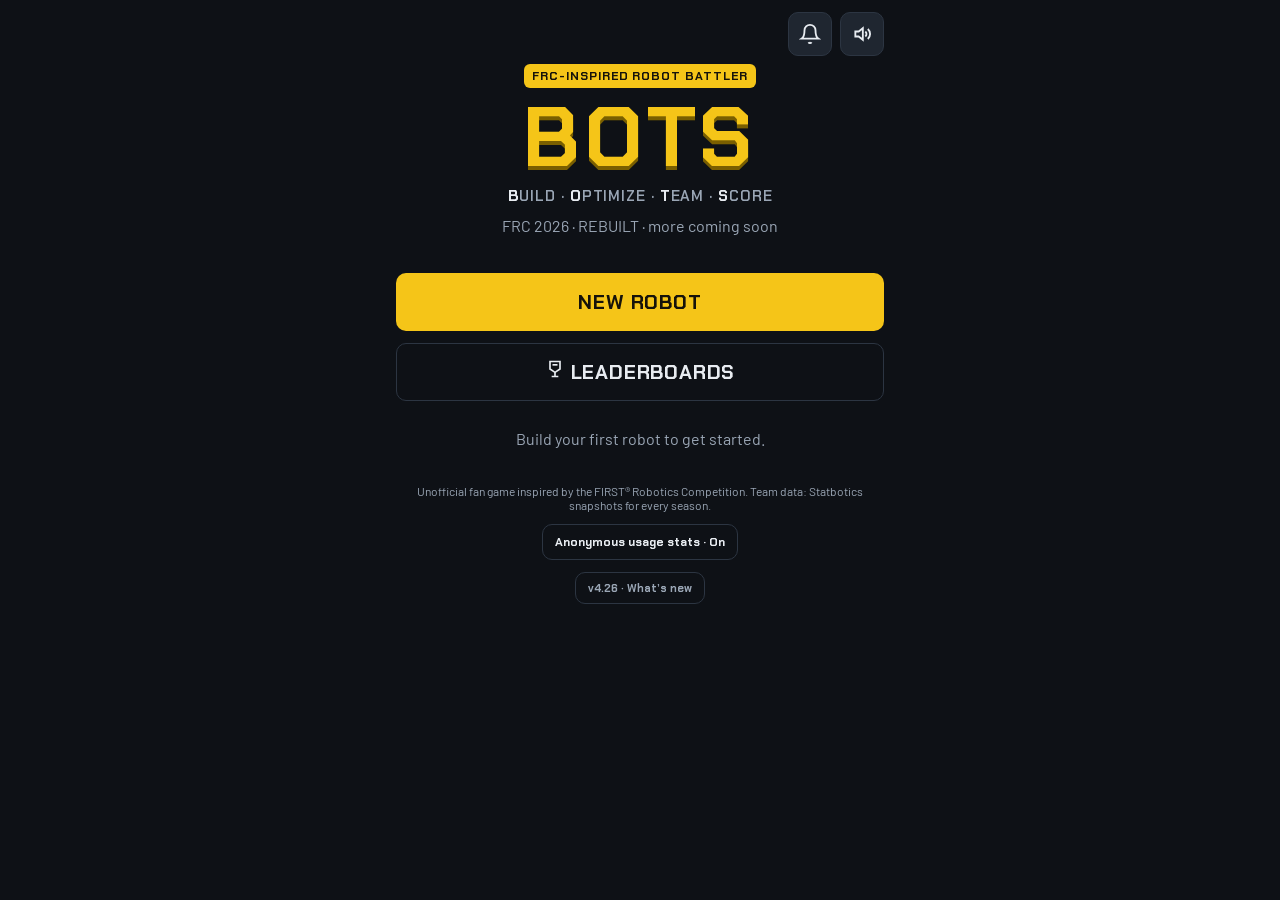
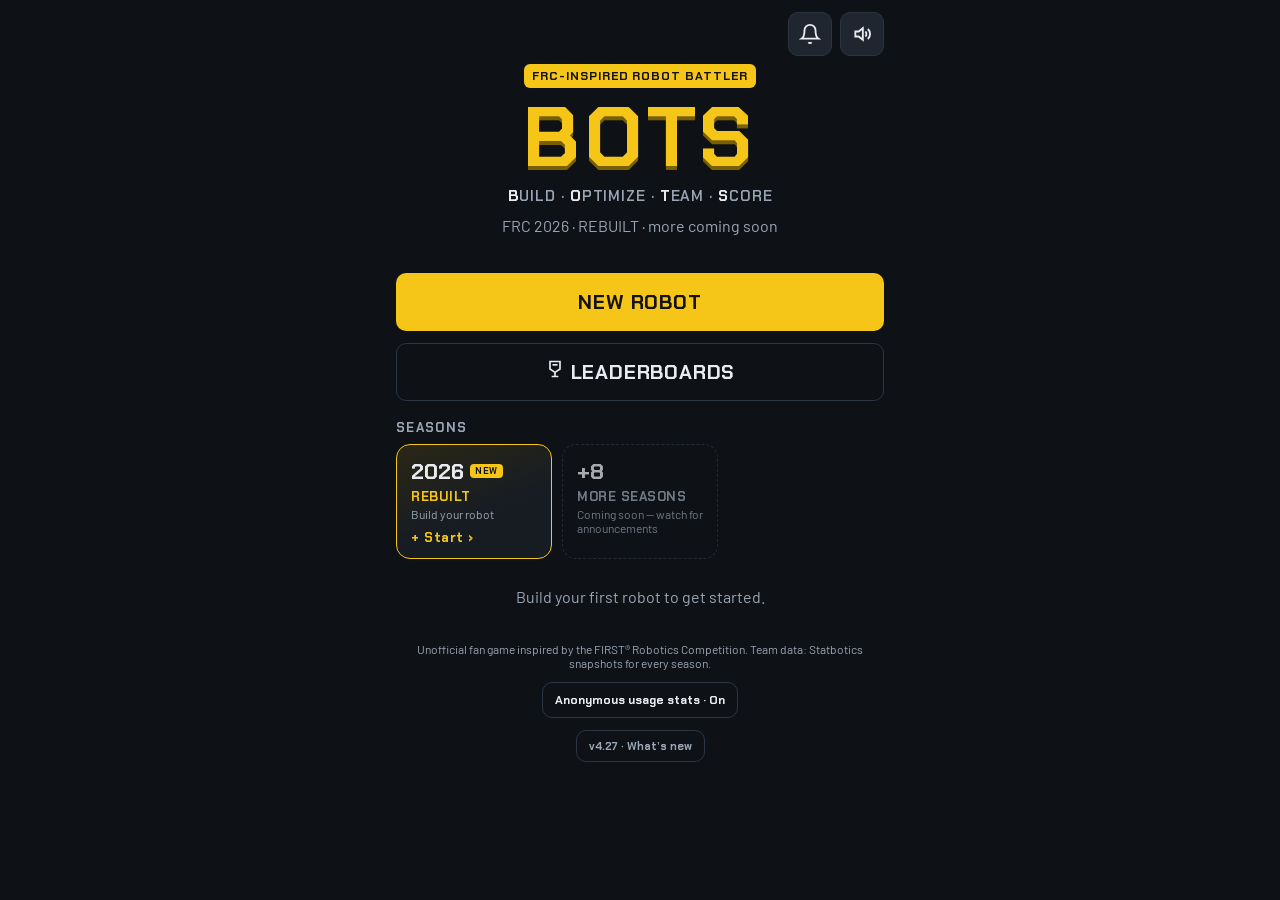
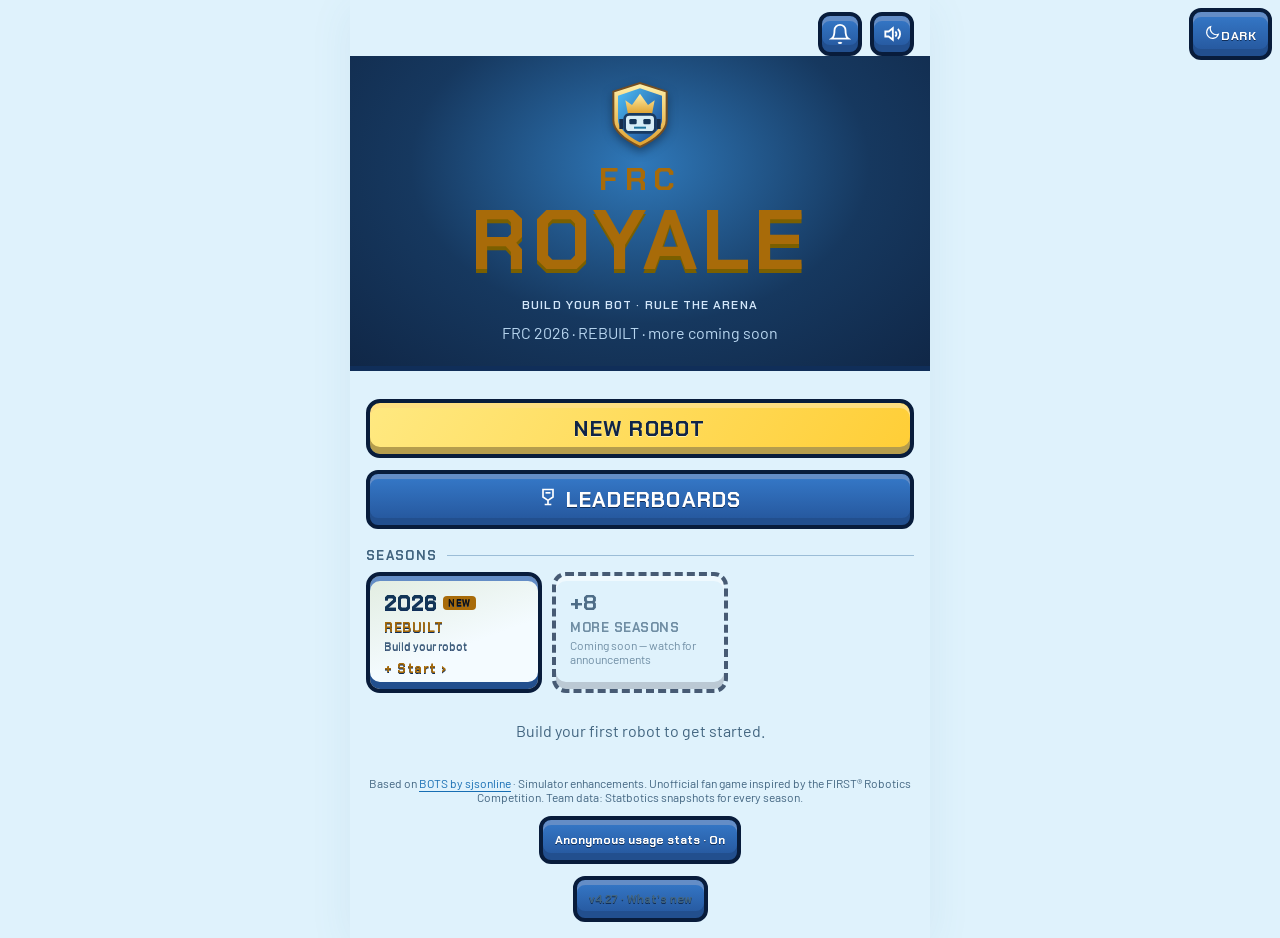
